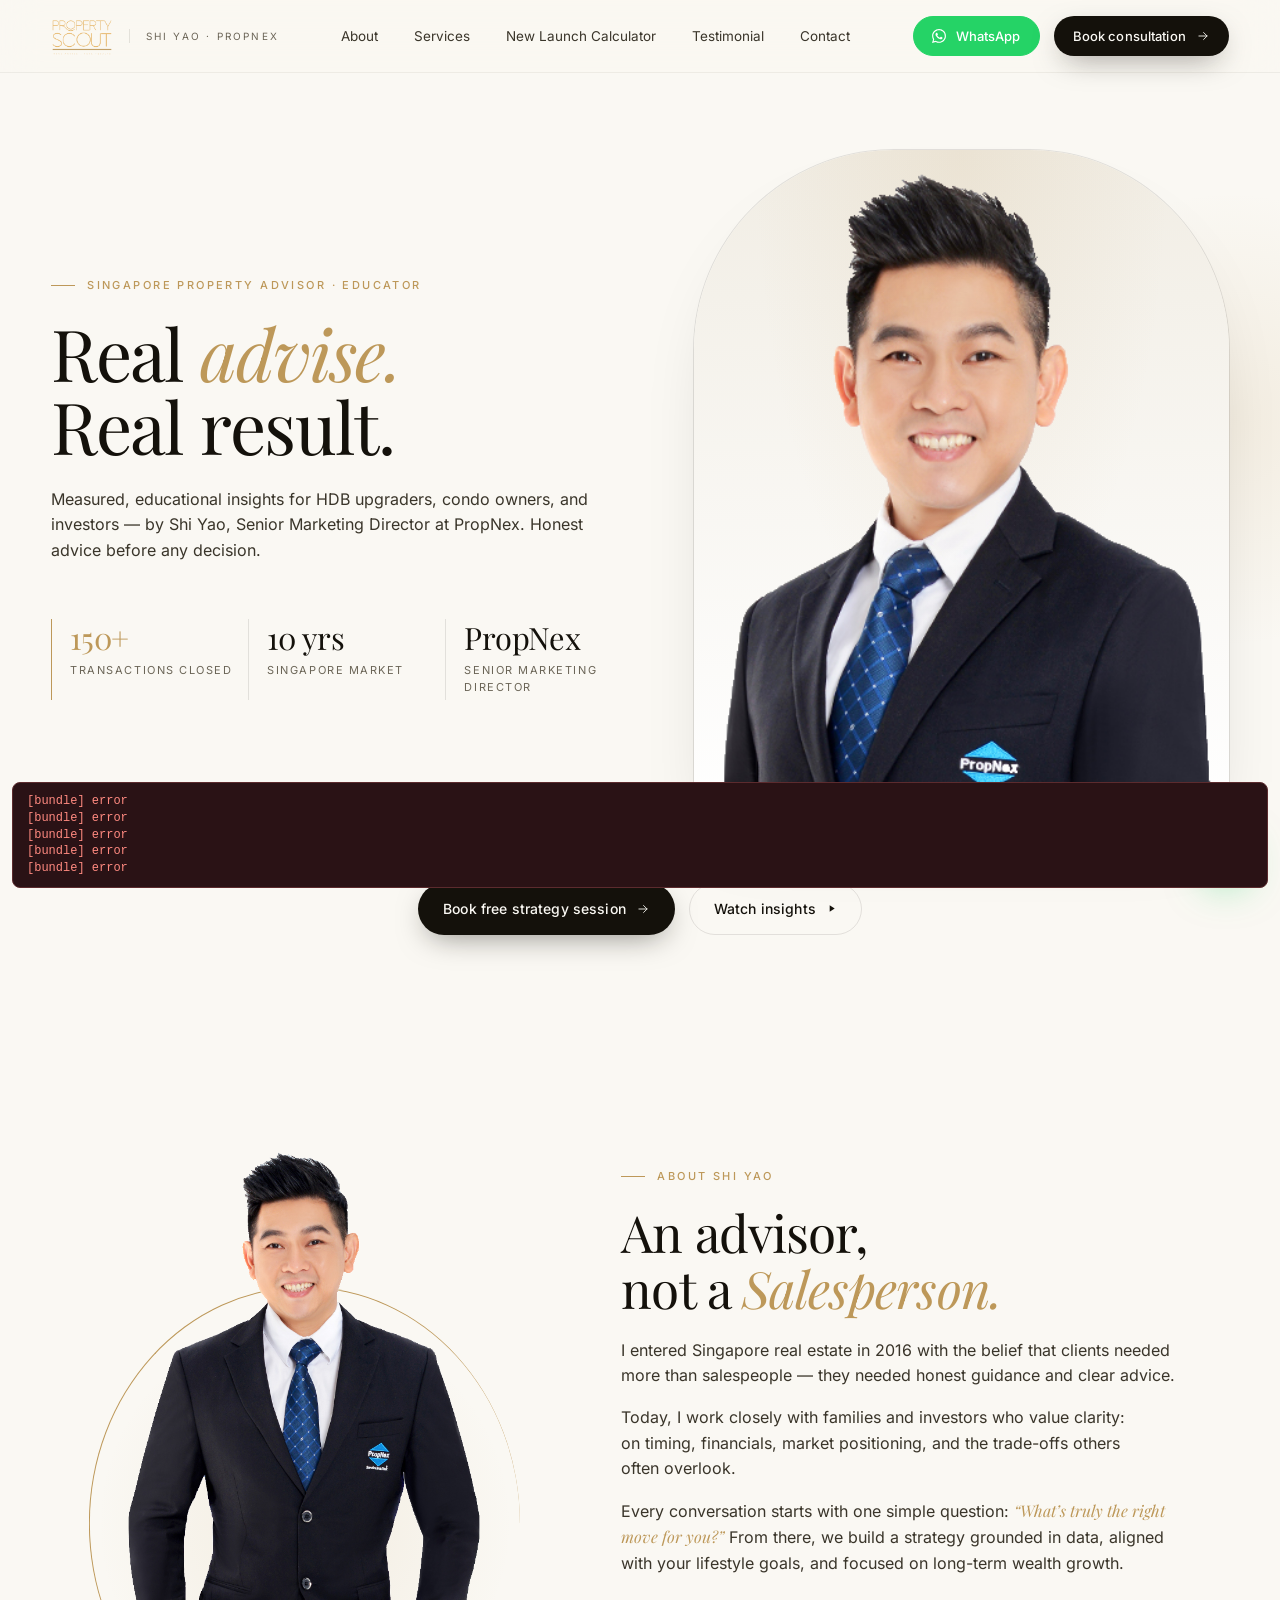
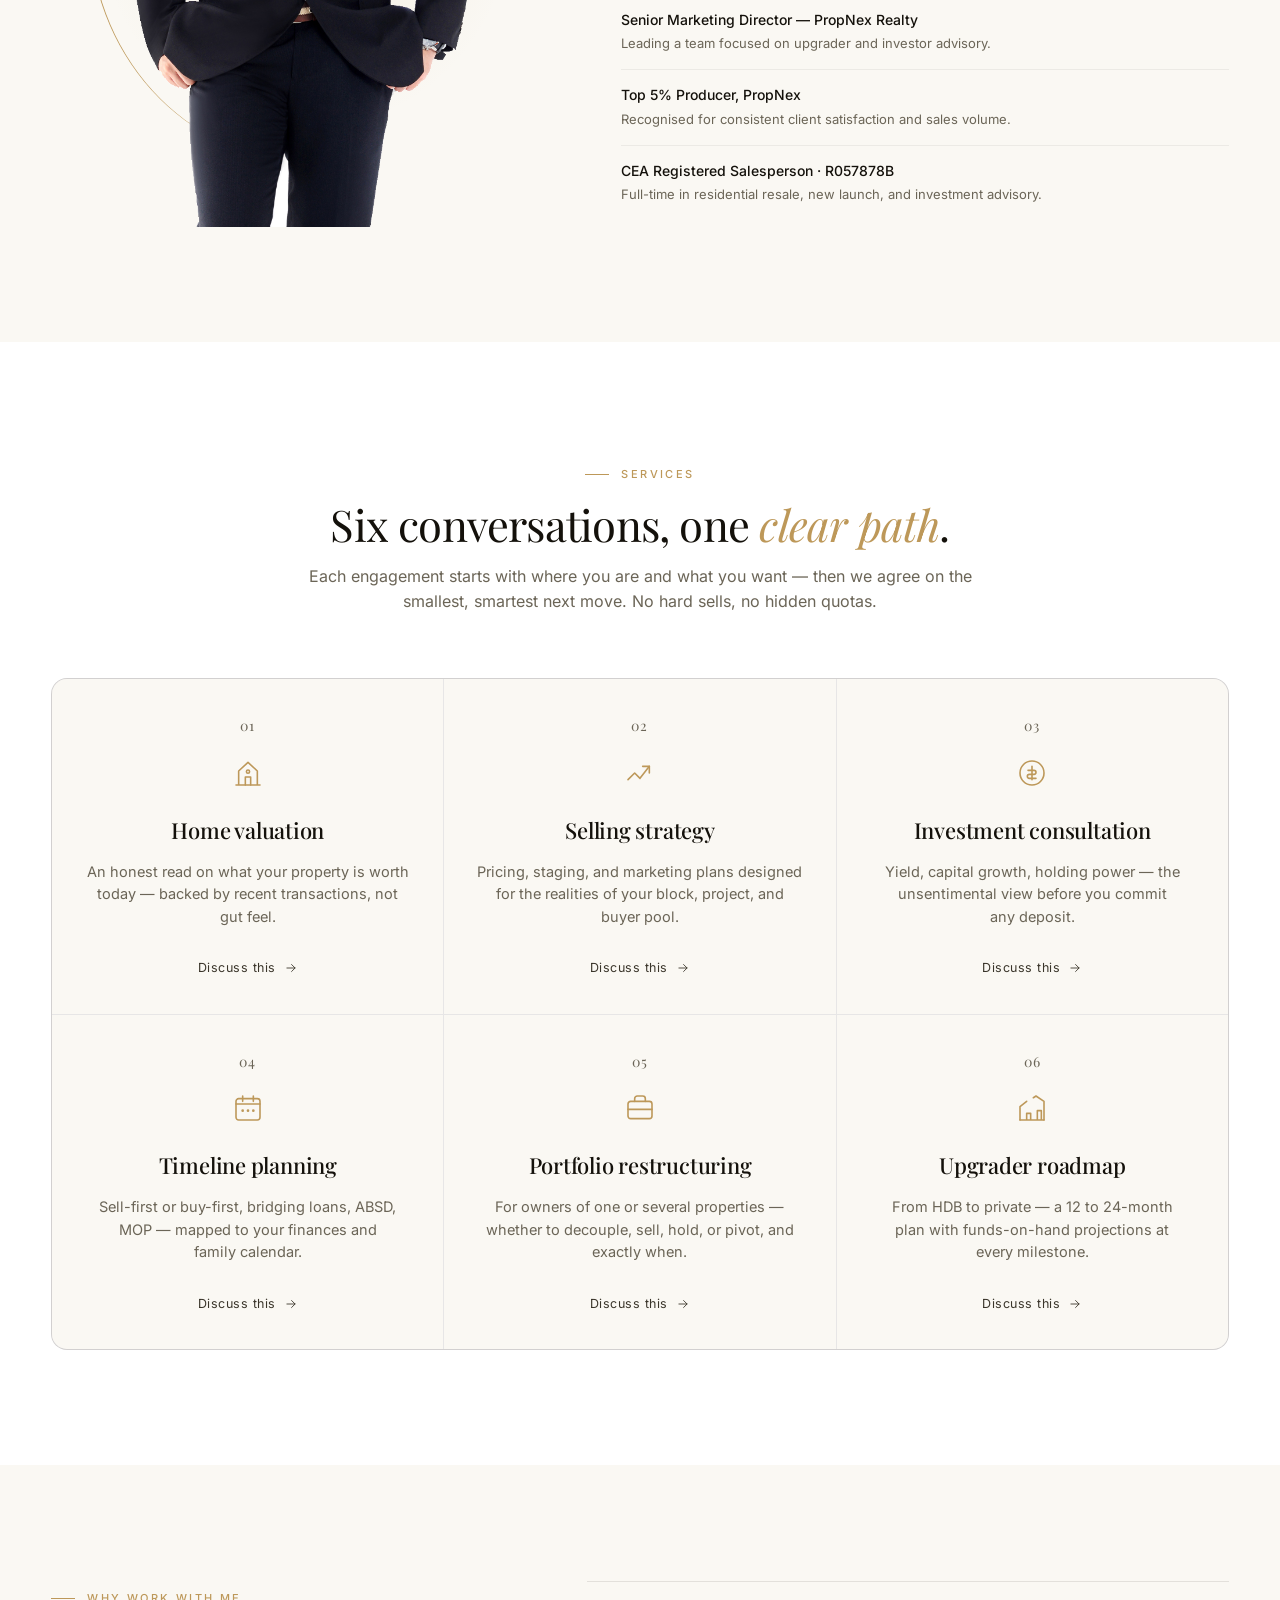
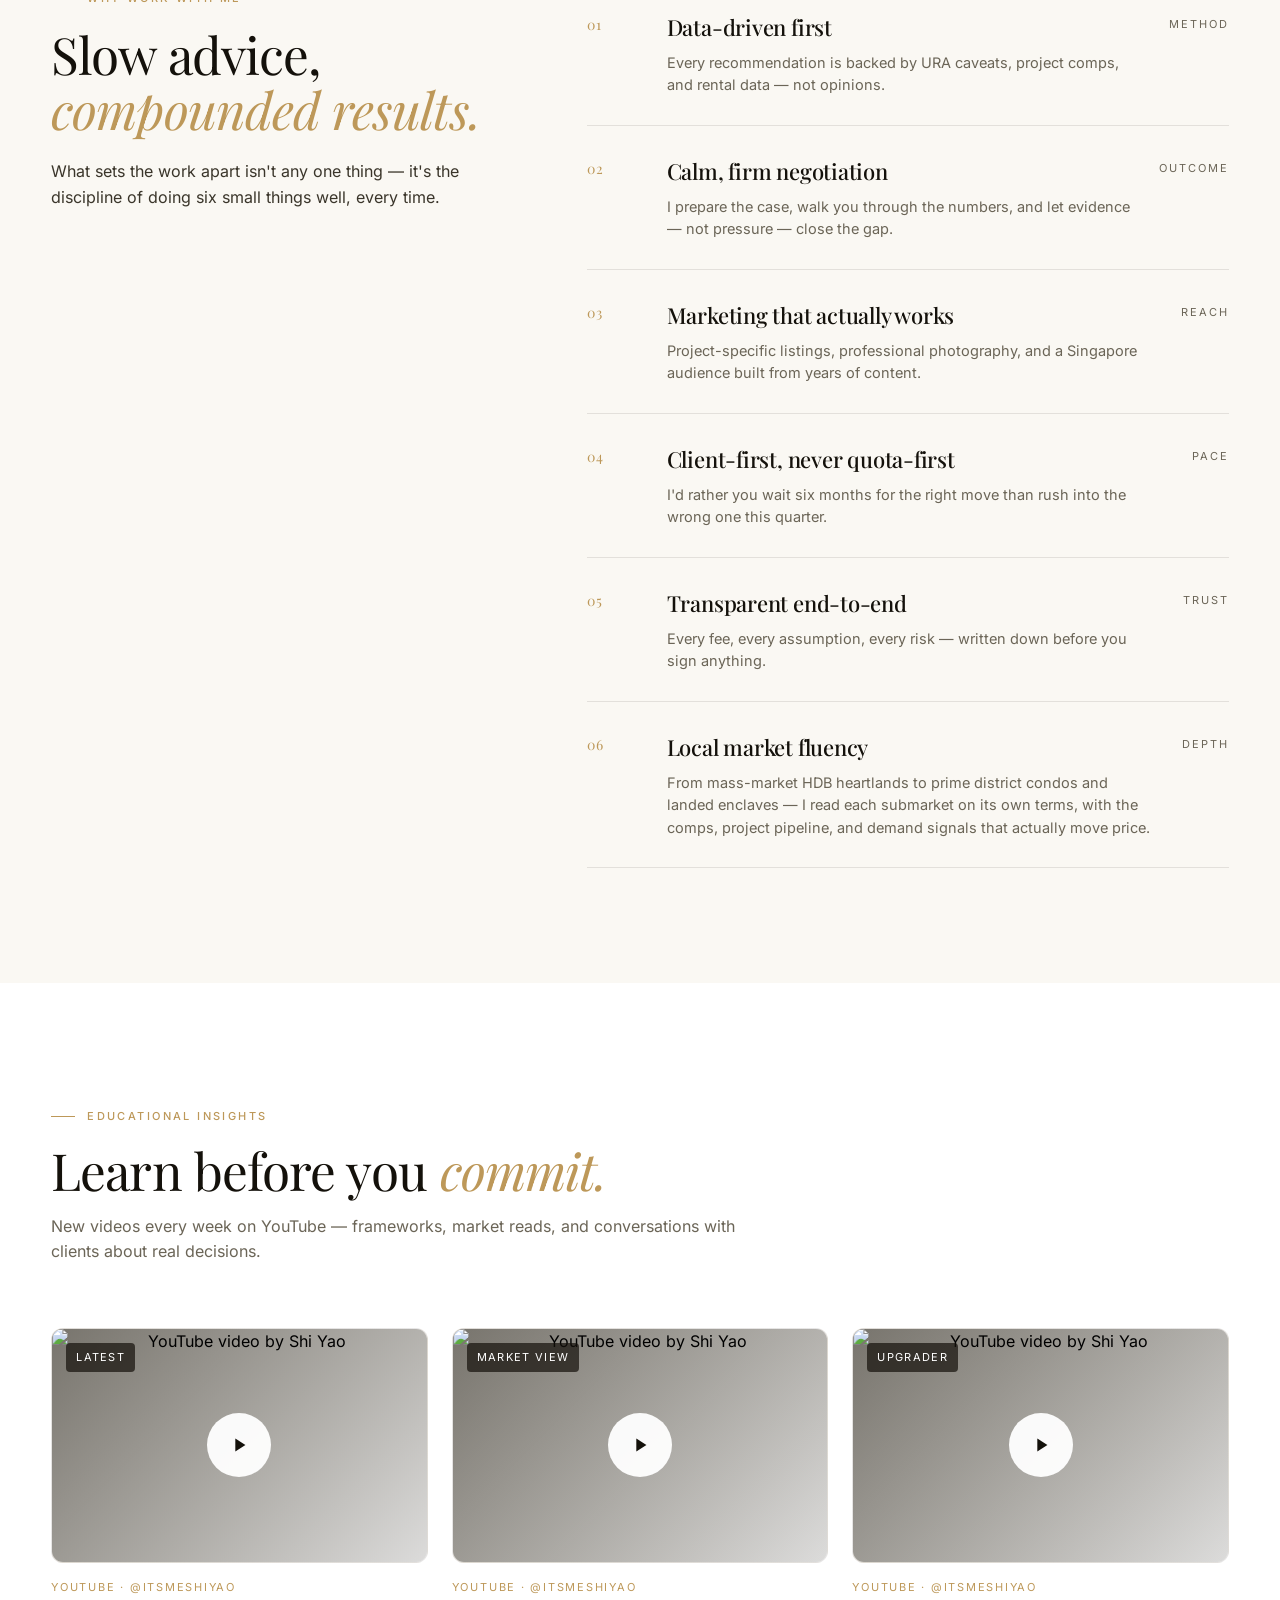
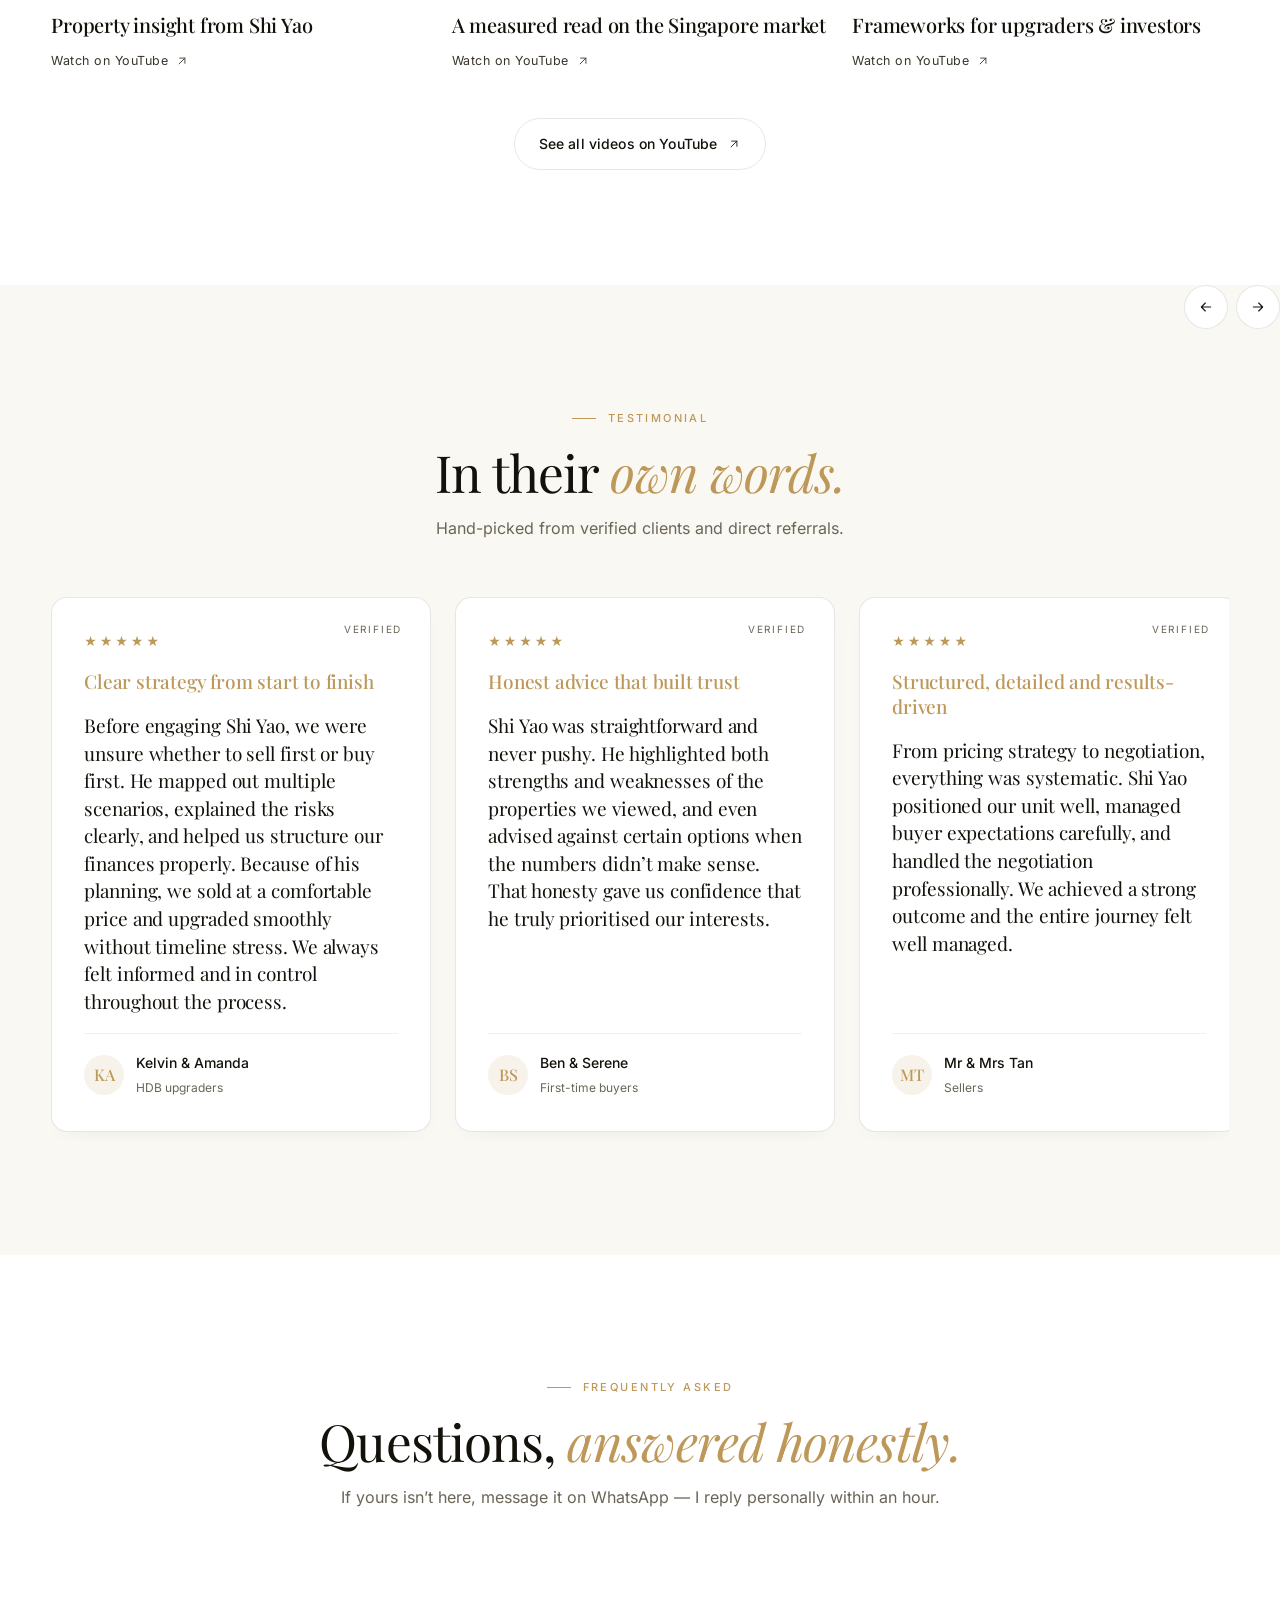
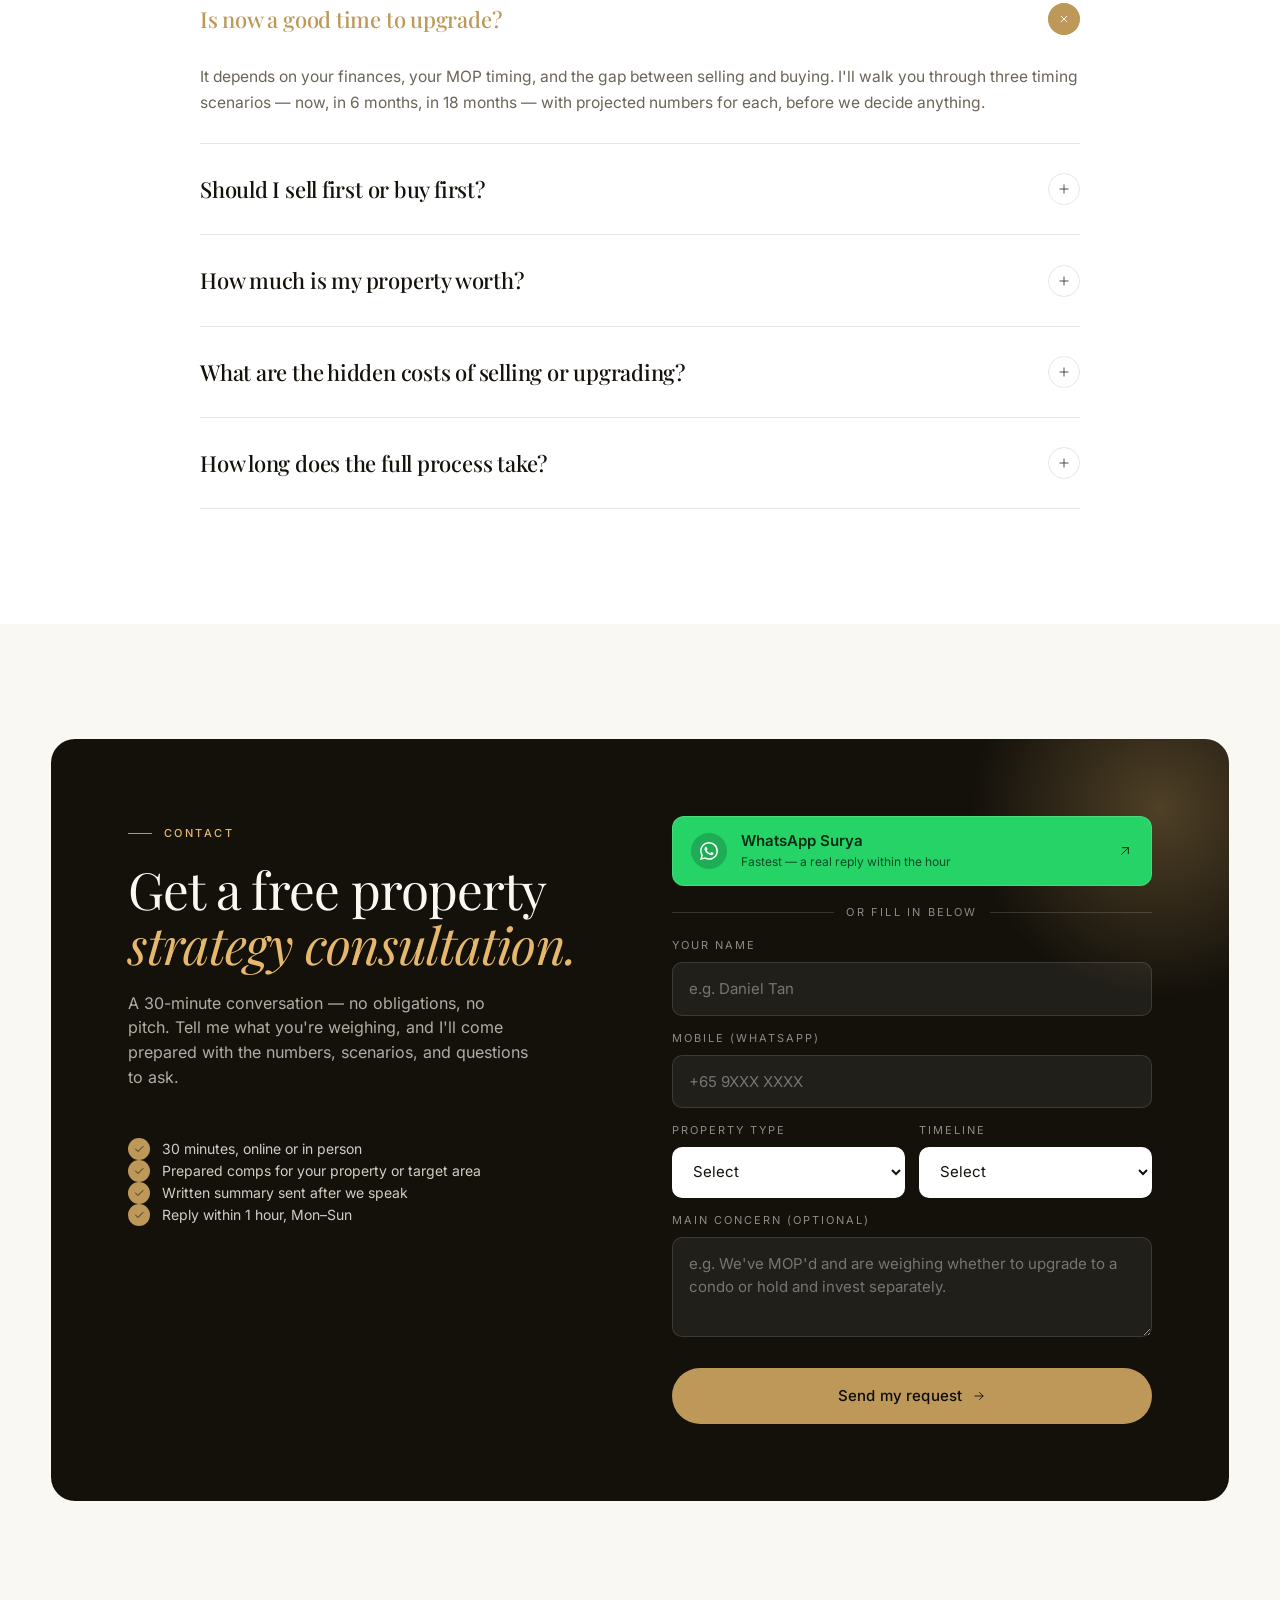
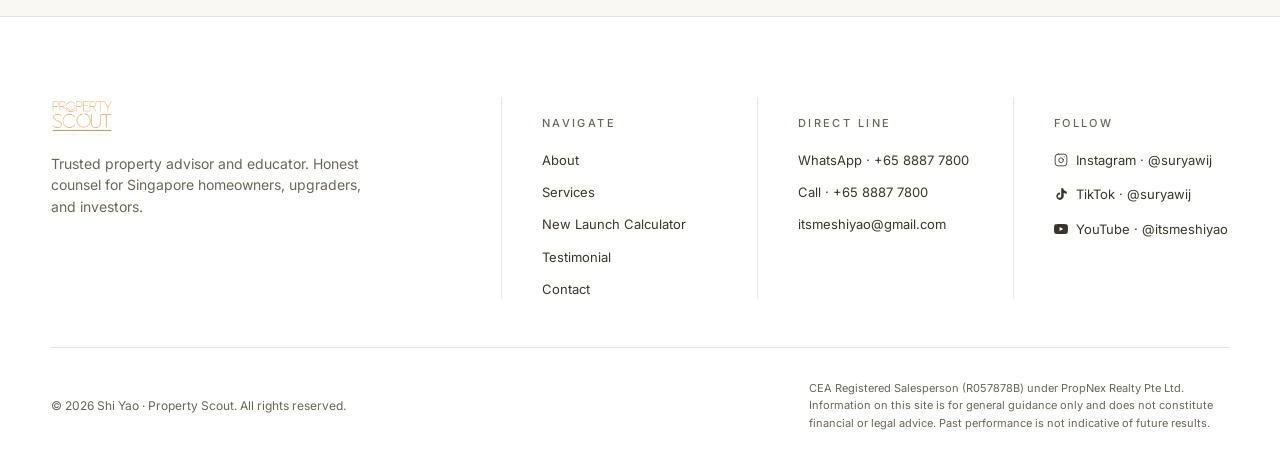
==== index.html @ 55dfd011 "Add files via upload" ====
<!DOCTYPE html>
<html>
<head>
  <meta charset="utf-8">
  <title>Shi Yao — Property Scout · Trusted Singapore Property Advisor</title>
  <style>
    * { margin: 0; padding: 0; box-sizing: border-box; }
    body { background: #faf8f3; display: flex; align-items: center; justify-content: center; min-height: 100vh; font-family: -apple-system, BlinkMacSystemFont, sans-serif; }
    #__bundler_loading { position: fixed; bottom: 20px; right: 20px; font: 13px/1.4 -apple-system, BlinkMacSystemFont, sans-serif; color: #666; background: #fff; padding: 8px 14px; border-radius: 8px; box-shadow: 0 1px 4px rgba(0,0,0,0.12); z-index: 10000; }
    #__bundler_thumbnail { position: fixed; inset: 0; width: 100%; height: 100%; display: flex; align-items: center; justify-content: center; background: #faf8f3; z-index: 9999; }
    #__bundler_thumbnail svg { width: 100%; height: 100%; object-fit: contain; }
    #__bundler_placeholder { color: #999; font-size: 14px; }
  </style>
  <noscript>
    <style>#__bundler_loading { display: none; }</style>
    <div style="position:fixed;bottom:12px;left:12px;font:13px/1.4 -apple-system,BlinkMacSystemFont,sans-serif;color:#999;background:rgba(255,255,255,0.9);padding:6px 12px;border-radius:6px;box-shadow:0 1px 4px rgba(0,0,0,0.08);z-index:10000;">
      This page requires JavaScript to display.
    </div>
  </noscript>
</head>
<body>
  <div id="__bundler_thumbnail">
  <svg viewBox="0 0 1200 800" xmlns="http://www.w3.org/2000/svg">
    <rect width="1200" height="800" fill="#faf8f3"></rect>
    <g fill="none" stroke="#bd9859" stroke-width="3" stroke-linecap="round" stroke-linejoin="round">
      <!-- House silhouette -->
      <path d="M450 460 L600 340 L750 460 L750 600 L450 600 Z"></path>
      <path d="M540 600 L540 510 L660 510 L660 600"></path>
      <!-- Magnifier — the scout -->
      <circle cx="780" cy="280" r="56"></circle>
      <path d="M820 320 L870 370"></path>
    </g>
    <text x="600" y="700" text-anchor="middle" font-family="Playfair Display, Georgia, serif" font-size="56" fill="#14110b">Property Scout</text>
    <text x="600" y="740" text-anchor="middle" font-family="Inter, sans-serif" font-size="16" letter-spacing="6" fill="#bd9859">REAL ADVISE · REAL RESULT</text>
  </svg>
</div>
  <div id="__bundler_loading">Unpacking...</div>

  <script>
    
document.addEventListener('DOMContentLoaded', async function() {
  const loading = document.getElementById('__bundler_loading');
  function setStatus(msg) { if (loading) loading.textContent = msg; }

  // Error sink persists across replaceWith since it's on window, not the DOM.
  window.addEventListener('error', function(e) {
    var p = document.body || document.documentElement;
    var d = document.getElementById('__bundler_err') || p.appendChild(document.createElement('div'));
    d.id = '__bundler_err';
    d.style.cssText = 'position:fixed;bottom:12px;left:12px;right:12px;font:12px/1.4 ui-monospace,monospace;background:#2a1215;color:#ff8a80;padding:10px 14px;border-radius:8px;border:1px solid #5c2b2e;z-index:99999;white-space:pre-wrap;max-height:40vh;overflow:auto';
    d.textContent = (d.textContent ? d.textContent + String.fromCharCode(10) : '') +
      '[bundle] ' + (e.message || e.type) +
      (e.filename ? ' (' + e.filename.slice(0, 60) + ':' + e.lineno + ')' : '');
  }, true);

  try {
    const manifestEl = document.querySelector('script[type="__bundler/manifest"]');
    const templateEl = document.querySelector('script[type="__bundler/template"]');
    if (!manifestEl || !templateEl) {
      setStatus('Error: missing bundle data');
      console.error('[bundler] Missing script tags — manifestEl:', !!manifestEl, 'templateEl:', !!templateEl);
      return;
    }

    const manifest = JSON.parse(manifestEl.textContent);
    let template = JSON.parse(templateEl.textContent);

    const uuids = Object.keys(manifest);
    setStatus('Unpacking ' + uuids.length + ' assets...');

    const blobUrls = {};
    await Promise.all(uuids.map(async (uuid) => {
      const entry = manifest[uuid];
      try {
        const binaryStr = atob(entry.data);
        const bytes = new Uint8Array(binaryStr.length);
        for (let i = 0; i < binaryStr.length; i++) bytes[i] = binaryStr.charCodeAt(i);

        let finalBytes = bytes;
        if (entry.compressed) {
          if (typeof DecompressionStream !== 'undefined') {
            const ds = new DecompressionStream('gzip');
            const writer = ds.writable.getWriter();
            const reader = ds.readable.getReader();
            writer.write(bytes);
            writer.close();
            const chunks = [];
            let totalLen = 0;
            while (true) {
              const { done, value } = await reader.read();
              if (done) break;
              chunks.push(value);
              totalLen += value.length;
            }
            finalBytes = new Uint8Array(totalLen);
            let offset = 0;
            for (const chunk of chunks) { finalBytes.set(chunk, offset); offset += chunk.length; }
          } else {
            console.warn('DecompressionStream not available, asset ' + uuid + ' may not render');
          }
        }

        blobUrls[uuid] = URL.createObjectURL(new Blob([finalBytes], { type: entry.mime }));
      } catch (err) {
        console.error('Failed to decode asset ' + uuid + ':', err);
        blobUrls[uuid] = URL.createObjectURL(new Blob([], { type: entry.mime }));
      }
    }));

    const extResEl = document.querySelector('script[type="__bundler/ext_resources"]');
    const extResources = extResEl ? JSON.parse(extResEl.textContent) : [];
    const resourceMap = {};
    for (const entry of extResources) {
      if (blobUrls[entry.uuid]) resourceMap[entry.id] = blobUrls[entry.uuid];
    }

    setStatus('Rendering...');
    for (const uuid of uuids) template = template.split(uuid).join(blobUrls[uuid]);

    // Strip integrity + crossorigin — blob URLs from a file:// document inherit
    // a null origin, so crossorigin forces a CORS fetch that SRI then rejects.
    // The manifest bytes are ours; SRI protects against CDN compromise, not this.
    template = template.replace(/\s+integrity="[^"]*"/gi, '').replace(/\s+crossorigin="[^"]*"/gi, '');

    const resourceScript = '<script>window.__resources = ' +
      JSON.stringify(resourceMap).split('</' + 'script>').join('<\\/' + 'script>') +
      ';</' + 'script>';
    // Inject after <head> so the DOCTYPE stays first; prepending the script
    // would push the parser into quirks mode. DOMParser always emits a <head>
    // (synthesizing one if the source HTML omitted it) but may carry
    // attributes through, so match the full opening tag. slice() rather than
    // replace() keeps us clear of $-pattern substitution in resourceScript.
    const headOpen = template.match(/<head[^>]*>/i);
    if (headOpen) {
      const i = headOpen.index + headOpen[0].length;
      template = template.slice(0, i) + resourceScript + template.slice(i);
    }

    // Parse the template and swap the root element. Scripts inserted via
    // DOMParser/replaceWith are inert per spec — re-create each with
    // createElement so they execute, awaiting onload for src scripts to
    // preserve ordering (React before ReactDOM before Babel before text/babel).
    const doc = new DOMParser().parseFromString(template, 'text/html');
    document.documentElement.replaceWith(doc.documentElement);
    const dead = Array.from(document.scripts);
    for (const old of dead) {
      const s = document.createElement('script');
      for (const a of old.attributes) s.setAttribute(a.name, a.value);
      s.textContent = old.textContent;
      // text/babel scripts with a src: fetch and inline. transformScriptTags
      // does XHR against the src, but blob:null/ from a file:// origin is
      // silently dropped. Inlining makes it a plain inline babel script,
      // which transformScriptTags handles unconditionally.
      if ((s.type === 'text/babel' || s.type === 'text/jsx') && s.src) {
        const r = await fetch(s.src);
        s.textContent = await r.text();
        s.removeAttribute('src');
      }
      const p = s.src ? new Promise(function(r) { s.onload = s.onerror = r; }) : null;
      old.replaceWith(s);
      if (p) await p;
    }
    // Babel standalone auto-transforms type=text/babel on DOMContentLoaded,
    // which fired before we swapped the document. Trigger manually if present.
    if (window.Babel && typeof window.Babel.transformScriptTags === 'function') {
      window.Babel.transformScriptTags();
    }
  } catch (err) {
    setStatus('Error unpacking: ' + err.message);
    console.error('Bundle unpack error:', err);
  }
});

  </script>

  <script type="__bundler/manifest">
{"b04b413f-9e9f-433a-b75b-8624f9766353":{"mime":"text/plain","compressed":true,"data":"H4sIAAAAAAAACgMAAAAAAAAAAAA="},"458bedf7-b7bc-444f-8957-bc50523de3d7":{"mime":"image/png","compressed":false,"data":"[base64]/[base64]/dv+urfdf2bV0t97jCa7PgR2LP74yjI9cTeGXe48hbb77QA0F4MZ8dvu2W1+049S7tlZ3LN6vrbP37Rz8ZFt3t9auGw+txw9dP5Ycnnnov63k+PhDf/bAMD5gfZ2eT73Pob9zbfe2WzoLwOG4OG091nVV/2sK7cb7oI7isw7NiyWFEw7NiyvnLP3URTuX7tnuxaoCzJK2viu7BvddSUuPa+tCdUKtlAEZ+IF5MS+d1ObDdl25Z/cpxyzMubW1haP2nn3avepwcFy7V2u8GC+TnIF23+f/r2tH4ecPrWvbeG6/e62dt+VWvccU86mcteV2JYefrqPFE3uPE00fyIAMyMANZuCX15/nOndwj95zBwDA2C5QV/LS82oOZ9Qcv1VzXNP0wSxkoORwdcnh4pri52uKH6o5nllzfEfN8Xdqis9pD4/tG8Z7r23bdrTywjjtH8bHlhTfWFL4cu9xoemDI66hKbxKDQWYTuWsF//ovhwesTIc/OJKDr+6muLS+to4xzfXFP6ipJBKDn9fUryw5PCNTVk3pPC1muIFJYX/U3I4p+TwrprCm2oKr6xp6UXtIdbVtPQL+89Zetie3ct36d2HQD/rG7xy/C8lhz2ua1zXzFIGSoqXlxy/UlL8WM0x1xTfXVJ4fR2GxTocPK0O40P2bj/ttuoPk7wBo63ZWnZrjgd7jylNH8jAlGQgxW+XHHeUHF54yRkvuePCHGnX5CXH/1ZTLN3Pg6YPNnJdm8PX2+9gJcWPlhSHJcf/UVN8bU3hP5S09OSVtPwgm5HZkDq6a+luJcdYczi3pPgdtUwtkwEZkIHpykDJ4UslxTe0l+5O8szYXjJWhuEF7RmJ9htWTeG89Wcncvjb9fX8aLBldfSiu/f+dwJ0W5MPwwtKDv+1pPCBa58tC+e168Ga4p+0GtleSuXsMD9vqcrhhW729V9oar37IFxVUzi/pjBqC/46GpxS0tKj3BDkSO0bDh7eflAyxnuPcU0NBZgPbbNCe7NQGQ5+pY7CaddtsjirpPCZ9qDnTMyJbfNGDp+oObz3us2ug/U3iI4GP3Ng9+Idep8DYOO1TWRts1j3+qPpg84ZKDmulhz+ruT4pzXFF69/KdYPvnS2vu5cfxBBjdAHMiADRzDHpXig5BDa1xkXZn5zcfhbWVEv5jkDJcVr1p9NWH8BVPjjdl9nNccn7M2n/UjvMcrkWx2dfvua42+XFC/rnWVNH8iADMjAhmXgzPYikoUJ+npdyUv/ev3lYW3dcuNrm++UHP93e0Fr7387wGZoX0gsObyn5nDlTbr+y3FX+zqSl6Uzs+ow/ljN8YMWhy4QZOCGJoTw3ZLD52qKf1VyeHn7vGn7kkzv8ct0KGlpueT4PWNMnZ3XDKihAOO7Ebx/19b7lxye2b5WVHLcXlP4v9duUuhf//u3cEn7usf6W8VzfFkdhae2r+HJI0ynmsPprqt611Vt0vugpLC/prizvWCkffnKvMdmaF9rafdMe+df0wcyMFsZaNdyF+1cuuesVfL2wEHN4TU35WEuTR/MdwbCyvpG/BT+c9vwuf/cwT16j18mR3urbs3xi/1zqukDGZABGdjw64Brv3J06kR8CSOF9x3WMeRwdXs7/KXDeKfexwEwro3RJYc/POzf7FL4cN25/[base64]/POFJLZUAGZGC2M1By/KP2QrIec01JS0/emJeehS94UQowi/eDaw6fOuI6n+LlJcVn9D4e2BDlrBf/aEnxwt4LKE0fzFgG2ls43lxzfEp7K5xyNd9qiq+dgExq+mCaMqCGAqxvvDjlmDIcHL/+RbYczyw5fmUCavRMt+veVPSl9nWRkuPW1RwevXbellsJJPRXUnh97xqh6YNZykDJ4es1h/e2DYkr+dT79B7jTPtDxeHDvTOt6QMZmO0MlBzq3rNPu9fCDFh/iHwC+lTTBzOTgRQvXf8612hwii9nzIc6jA+59npmAvKn6QMZkAEZGHsGSgq/u+lzzWjxxJrDFRt3DPHC1VH4ic0+DoBxaPdnaoqf37haH65qG+CcLaZaewNaSeEDFocuEGRgnBkIV5QUhyWFwb6dg5/sPe7ZXCWFXze+1FgZUEMBbor2g3HJ4ZklxTe0L160Gw/mkIlYR3yrfUGjpPDqOhw8rX2dRKJhc9UUnzMBtUDTBzOdgZLCZ9qmp5Xh4Bc/u33brdU5bkaN/pPe+dX0gQzMRwbaF3imfY6qOZzeux81fTDLGSgpXlNz/HjN8ffbC07Wdm+7Ze9xzxi+GpzDl3pnTdMHMiADMrDZ8/vSSZs1p+4/Z+lhJcXLNv5YwqfaCy026zgAxqFdY5Uc/m7ja334Zh0OjnPWmForeel5FoguEmRgs28Ehs/UFF61kpYf1LsGMF4Hdi/eoaSw3xhTZ2VADQW4PiWHn25voy4p/FlN4XzzxRR9PaM9sJrj22oOz11Ny/[base64]/ce4pg/mOAMpfLWm8M42x3mzMD907yvFD3XPqKYPZGDOMhAuaZt1p7Ei1xTf3r//NH0wvxloL08rOf5RHcZ/tbZt29G9awI3375hvHfN4YreWdL0gQzIgAx0m8tfMe75czXFpbEeQw5Xr46WHzPu4wAYh9W0+NCS4nfGWyfjy5w9pk7J8dkWiC4SZGByMlBS/GgdDba0h/R61wc2aMe8t7d2H1fa/PSBGgpMqn3DwcNLCi8tKbyv5nBV73qpbUoffKukOCw5Rpuu4ci0N+DUHA+qXeq3DExKBsIlbfNhHcaHqG+0z8b3z6SmD2RgLjMwDIvTVoX37F6+y7gfWND0gQzcjAykWGoOrzkwjA/[base64]/zKF5eU/jLksMz9+w+5RijFG5YSfGNaqqaKgOTnYH2pqqSwlv3n7P0MDVtvtQUP9k7f5o+kIF5zUC4anV0+u0XpkhN8d39+03TBzJwI7XlkpLDH/rK6WSqOxbvZwwbwzIgAzIgAzXH3x/XXFNyeM9mZazksMdvRMCUPWv+uU2rkSkOex8z3GT7hvHeFqkWqTIwPRm4bvPUm8uuwX2VuulQczijd240fSADaigwPu0LB+0tOSWHd5UUvqnmmncPIwPfKimeXXN4rreKw/UrOe5QX9VXGZiiDKT4obY+WltbOEpdm31tLdM9c5o+kIG5zcBqWnzowhQpKX6sd59p+kAGbloGSg5Xt/s1Kyk8qXft4Pva+ZBhdUwGZEAGZKDkuH1c82NNce9mZqyk+FvmemAarKa4tMlz8MHexww3WR0OjrNItUiVgenLQEnxO+3iYnW0/Bglb7KVFD/aOy+aPpABNRTYWO0tNd/fgBEvV2fNtRu4zr+s5arl67Pbt93a2IVr1Rw/rtaqtTIwjRkIn6qjwRZv+JtdB3dtuXP/nGn6QAbmOQPT9pB0zWGld59p+kAGDisDH28v0Whvgu1dR+ZdTfE5MqyOyYAMyIAMtBeBjOs+R0nxms3MWPud8eK09dhxHA/ARtmze/ku7SuCmz0HX7Rz6Z7OIlOhjsJTLVItUmVg2jMQzl1NS7/Qu55w/UoKX+6fEU0fyIAaChyptW3bjq45PqWm8Je+gGFe2aS1xcGawjvLcHC8Ecy8qylcZE2v9srAFGcgxVJz/I++ADV7DgzjA7rnS9MHMjDXGVhN8d8tTJGa4rd795mmD2Tg8DNw3W9+p3qBRj8lhYEMq2MyIAMyIAMlhX8YxzyzMoyP7JKvFN8+juMB2Cglhdf3qI9+J2dqrOalf2ORapEqAzOSgRQ/[base64]/66t9685XNmjPq7k+HhnkKlgM4YFqouUmczArtUcHt27vnAtmzG6jwdNH6ihwM22tv3kW6yk8KSS4/aSwnfVUvPp5GQgXNVyuTKKT285NbyZFzZj9K49mj7Y2AyUFA+0TRl7dp9yTO/6wpGxGUN9VB9loHcGVtLyg6apltuMYcz0HjPaBq9rc/xKHQ22rO3edsve9WVetHu2cmwsy4AMyIAMlBT+ehzzTN25/OBe+SopvG8cxwRwpGoO7+029w4HxzmDTAWbMSxQXaTMZgZKitfUHM+sw/iQ3nVm3tmM0X88aPpADQVuqgPD+ICaw2tKDtX8Yf6Y9AyUFL5cUnhF+3qLUc6ssxmjf83R9MFY5rIcv7KSl563tm3b0b3rDIfHZgy1wfwgA10zkOK3p+1rSzZjGDPq5oxmIMXP11F8Vu8aMw/aJrzu51vTBzIgAzLQPQMlxTeOY545uGvLndtXKnodV3sR1ziOC+Bw1dHiiT3rvd/BmRo2Y/RfIGr6YLwXIOG7NcW3rOxaulvvejOvbMYwxtX56c2AGgrzoX1doOalk2oO5163obV7/dH0wc2er3I8s4ziL62tLRzVe0zBONiMoS6aG2c8AymcV1I4QQWdPjZjTMD40fTBHGegpDhcmDI2Y/TPjaYPxluXwgdWhvGRvWvNrKsp7jWWjWUZkAEZmPMMDAdPG9c8U3L8dL9jC19YO2/LrcZ1bAA3R3uJUrt336smlhQvdMaYGjZjTMACUdMHm5GBFL5acow+k7v5bMYwxtX5GciAGgoz6cDuxTu09VH7ukD3OqPpgw3KwPqPBKPBKZ/dvu3WvccYbCSbMdRJc+XsZ6Btii05vKfuWLyfCjo9bMboP3Y0fTDXGRiGxYUpYzPGBORG0wdjzsB1b9N+x/5zB/foXXNmVU3x7caysSwDMiAD85yBcEU5a8vtxjXPlBTe2vP4SgqDcR0bwM3RfnPuWg9zeJczxtSwGaP3AlHTB5u+aP+Hkpae3Lv2zBObMdQ5dW52MqCGwmy4OG09tubwmprjwd51RdMHY5uzcqglh5dftOPUu/[base64]/ryl+u3cd0fTB5s1Z4Zst9ytp+UG9xyAcCZsx1E1z5xxmIMVScnim6jnZbMaYgLGi6YP5zcBvL0whmzG650bTB5ufgRQvaJsHetefWVNyeL88q2kyIAMyMJ9foNp/ztLDxj3P1BR3dj3WFN407mMEuCElhd/tWu9T/Oja2sJRzhJTw2aM/gtFTR90zMDBlRyfb+IaL5sxjHF1fmYzoIbCFGjrnDKKv1RTGJUUr5mA2qHpgy4ZKDl+r6Tw1/uH8bG9xyUcDpsxzB/mjznOQAp/UYfxx1TPyWQzxgSMEU0fzGEG2j33A7sX77AwhWzG6J8fTR90qltXlxTeeukw3ql3HZoVdbR4ovu9xrOaLgMyMH8ZKDm8azPmmX05PKL9rtLtOFP8TrvnshnHCvBDNXAY711z/FbHGnhNGQ6Od2aYKjZj9F8oavqgdwZKCu/bmxcf2LsezSqbMYzx3mNcU0NhXjdhrIzi02sOn1AHzQUy8E/W/znuLimc0Hucws1hM4ZarpbPeQZSvLTm8FyVc/LYjDEB40PTB3OXgXBl3bn0LxemlM0YvfOj6YPeGQgrJcVn9K5Fs6Km+FqZ7p1pTR/IgAxsXgZKDl/as3v5Lps2z+T4js7n98zNOlaAf6xtfOtZ/0qO250Rpo7NGC4MXBjIwHU3/65YTeEla9u2Hd27Ls0amzGMMXV2HjKghsIkqTk+peTw9/1rg6YPJjwDKe70pQymhc0YE1AzNH0wCRlIYbSST71P75rE99mMMfQfiNYAACAASURBVAHjQtMHc5SBa9+MGF4wzXXYZoz+OdL0wSRkoH291Nffjtza9pNv0a4Rep9PTR/IgAzIwKbMnd/cNxw8fGETXZy2HltSvLzn+V0dhSdu5jEDtBdgtC/79at94crVUfgJZ4KpYzOGiwIXBTLwTzLwkf27tt6/d22aJTZjGGPq7FxlQA2FnnPucHB8e+P/BNQCTR9MWwZ21eHgOAWMSWYzRvc6oemDiclASfGyOgz/vndd4lo2Y/QfE5o+mJ8MhKtKXvqNaa+/NmP0zpGmDyYnAyXFA+1Zjd51adrt2X3KMTXH/9n7fGr6QAZkQAbGOGfmUHv9hlFTeGXXc5viJ9vmwx7HDsynmuMHO9e91/buAzgsNmO4IHBBIAM/PKmFr60MB7+mrG4MmzGMMXV2zjKghsKmKymcUHJ4f/fxr+mDKX/DbM3hjM1+sxTcVDZj9K8Tmj6YtAyUFP/80mG8k0ral80Y/ceCpg/mIgMpXlBHiyfOQs23GWMC8qTpg4m7HxPf3DYU9K5P02xt27ajS47/qW3c631ONX0gAzIgAxt9LRA+3PMrqXu3n3bbmuLeruuFKf86IDA96ig+q/P10QH3/JlaNmO4EHAhIAP/7ASXw7tMcEfOZgxjTJ2dzwyooTB++4fxsTXFnb3Hu6YPZu0hgJLj9jqMD1HHmCQ2Y/SvD5o+mMQMlBQvXMnx8b1r1DyzGaP/OND0wYxn4GBJ4RXnD+NtFmaEzRjdM6Xpg4nMQEnhM16QceQODOMD2n2tksPVvc+ppg9kQAZk4AgzkOIFqymcvLa2cNRCZyXHZ3ddJ+S4eskZL7lj734AZlu791JS+HLX+Ws02NK7H+Cw2YzhAsAFgAzc8M2/eOFqDo9WZg+fzRjGmDo7vxlQQ2E89ubFB9YU/6b3GNf0wSxnYP1H6xTeeWDH4o+rZUwCmzH61wVNH0xqBkoK3605/k57G27vWjWPbMboPwY0fTBLGSg5fKPk8LmSwp+13y8/u33brRdmjM0Y/XOm6YOJzUCK3y45xt51aha0+1ntQa52D7nk+On2ht3u51fTBzIgAzJwAxkIV7TNFyWFD9QcXlOHg+MmYRPGIe3fUlL8aM9zWFJ4de9+AGZbSeGlXetcjp9e237yLXr3A0zZZozwCaeMcStnbbndRTtOvWtrdcfi/fbv2nr/9kaR1Ryf0HZP1xxPrSm8sqbwppLi/6opnFdTvNQF0PWO2SvtPDyCLOawZ9MXKKPw8xs4nJhDauiGrnvUUNggB3dtuXPJ8XU+N79ZNzzC1SWHi2uKn68pfqjmeGZ7OL+dg3YzZiXH55cUn7GSwpPWv1IyGvxcSUuPauvu1vaefdq9Dq3H187bcqtDb9Q49N/aZ6Xbn2tvrGv/b2vtzdbt7yvDwa+UHF5YUvytkuIb2oM4JcWza44fqTl+0bp90x+GevksvYmW6dRjM8bqaPkxvY+b2dZ+WDg0L7aHhdq8uJKWH7Q+H47i01dT+M2aw+ntR+j1uTDH3e0ew3WbDzZ1PExDKzmc0/qy93mdNz02Y6yMln+293EDTNVmjB2L93PGGKe13dtueWhde9HOpXu2dW3dufzgMhwcv37vKMfnr6bwkprjH7QvStccP1hT3Fty/F7vNeREthTfvTo6/fZSC7Ov5Piyzawv7Z5C72OGadWewWlfFu+3RghXlF2D+/buB2A2rY5edPeS4mU9r4PaMwK9+wGOiM0Y8IPap91WR4OfaQ+Atc0a7VOmNYcvuCHYbv6Fd+7ZfcoxMnPz2IzBHNfQV6mh//gHFDUUjuRBxesezPcGs429cXtVe9NQzXFXTfHtJYVXlLz0G+0B0IvT1mMnPbHt7df7hvHeJYUTag7PbW/ELjn+qQdVx/RD3fpnaZdO6n3e/x979x0nx1HnfXycAw5gsLEJ5gh+gCNjg8EmgwFzBxh8Ih1YHGGxd341q7XO3BEeBu7ApMNguHs4Y3K+BWMhS101u4YlOMAhMEHGIANCu1M1WkmWc5BlaZ5Xr+SkuL0707/q7s/79eq/d7t+PVXV1f2trqGyCGMA937ZrWOH/qZj688LiQx6Z/47WLnUO7le82FJLOMVL+rnizAGAGRDGAO4W7p5R7pJRztpvNBbaQQn53sn/xucuVl7Xql9pLvCpl8H5noByo0wBlAsW959UJ0jfFO7DQCUk3fms7rr+uYi7TYA5owwBjAzEyPDB0zv2LvlIffXvDV/0V6IUznSL4iwi1ImhDGArX3oaP04+lD6UCCr6ZcMrVyhPgcq9rE+DSgEK5/eEmqRZ6chhjTMUPoXVVvy8PTLeHe9qOrMZemXHiKoSWGP9FriJVdoIIwB7F63W9sjHfuClVenX5ba8kUp2aA9duR/yC3BmjdxzeSDMAYAZEMYA9i9dM0qDSK0k8brgjPnemt+Ucmvw1m5Nv1iHtcMUF6EMYBimV53c3Kb1twg/TJH+qV67XYAUC7TG+4q3m+l6yTpF8O12wGYM8IYwOylOwanD7jThcD06xnVWfwz6/g01MwRxgB20Ye6+qlb+lDzR/W+jT4UiMrqsQWP8M5coP6bLdCRLlR4K79Ld8aZfoiTNF6Whi60axnji6pbri85ZforTla+k45DfAkvw7XmzB3p11TST9Zq1xPVQRgDmJ30C6e+JSd6K++c/hqW4gPj3OdGTv4zDWdy7fQXYQwAyIYwBjA7ndbC+2zdtOW93sqPqxLOSF+69FY+kK5nce0A5UMYAyie4MxHlecHlzEvANDjfs0p92vnUlGUAmEMoNcpaHNGcLLIW3NjyRf/bveJvJXrZ/cIYwBZ+1DzffpQoLr84oEDgzUfrtKLgrOfj8nqYM2FwZoz27b+zOUjzX2161f4ay8xzw3OvMc7WZp+UUS7xrEf3prrgpOFvOiKPBDGAHpj+iU2V//7NKjgnfxJeyzJ4XDrEnMI10//EMYAgGwIYwC9sX5s4NDpDfOs+VywZiKCeWd/DyvfSoPWXD9AuRDGAIo5B/FO1mjOC9Kvh2m3A4ByCC05Wfk+55oJN3yYdjsAPUEYA+iPFYnZL/10rHfyVe/kevVFuv4d56afC+Y62jnCGAB9KH0oMDOhNficSn0pJ+Phrfw5nVuGVmOgYwcfx843/Zd+QSM4OS1YOc87uTLdjVD7OojzkN90nDw9h5KgwghjAP2Rzim8Ne/3Vn5f4jnU7/xY42iuof4gjAEA2RDGAPo7rw1WVpR2Xuvkcr5SCpQLYQygmLZuMKk4L5DJdIMx7XYAUGzpZnvemeXKa/cN7XYAeoYwBtB/6U4lPmm8Kt21JDi5RXuxrucHu7HsEmEMgD6UPhTYtfZY/f7eypd50X27xYc/e2f+Kw34siNEHKaWDB7ZseY1wcoXgjVefR4e0eGtbPRWPs4DAPQLYQyg/yaTxhO9lQ+mc5DyrV0Z307MU7iOeo8wBgBkQxgD6K9085J0wwhvzX8EJ+3yzWtlxeRo4xiuI6AcCGMAxRTJC8zv1m4HAMXWsaaufH/zx+6ygX202wHoGcIYgMJnc1uNgeDML9UX7Ho50Wc3lp0ijAHQh9KHAjuXBg14qf3Oh6nm1uDM2PQDmFbjWK6bYnw5w9v6UFq34GSD9pw8hsNb8xffMi/Wrg3KhzAGkPNvrtU4Nv0yVHDm5vKMUXJTOvfkWuotwhgAkA1hDCA/3WZzz7aVF3lnRlR+e/06rFwTEvNcriWg+AhjAMXVThov1F3nMjeusQuO0m4HAMW0cnzovsHJWs1+LH1vXbsdgJ4ijAHoCaP147wz/50+DC7H4p+5auKi4QdzTd0bYQygT31o0nha+nIQfShQTH6scbR3Zon6/EX7sLIiWPl0aMnJEyPDB2jXBbO3LjGHBCuvDk7O13hpPLYj/dpN+tUbrin0CmEMQPMLZvUhb+X3pRifnLkjODmN66mH18jS+v/Ju47t1tCTqSGAoiKMAehIX1b01rwr3URCe07ak8OaW3l5CSg+whhAsXkrVndOIOdrtwGAYtryJUHV/uti7TYAeo4wBhDHi1vTO+paM6G+eDfHwzvz1wk3+CjtNo0JYQwgpz60BC++0oeiCrrd2h7pV8K8kxu0f3Nqv/UtD33P9UnjWdr1QP907ODjvDXv907+pH3Nqe7U2GoMcJ2hFwhjAPrSuYu35iJvzeaCz8U2p/eQ2u1ZFoQxACAbwhhABF/L2PKl3ku056Vzn9fKxmDNm7imgOIijAEUWxgdeuz0eKw1F3CyKf26rXY7ACiW1WMLHhGc3KbXd5k7JpPGE7XbAeg5whhAPJaPNPdNd+cL1vxaewFvboe005sO7faMBWEMIMc+tNWYH5z8puh9qHfyGK4blFHbDj06OHOZ/u9M4bDm6uDMhyadPEm7Dsg/gNR25oTgzKem58na16LC4Z0sXTVafxDXHuaCMAYQj/SrBN7JV1VeJu1pIEPeqd2WZUAYAwCyIYwBxMO35ETvzAXTLzIWds3F3NF25i3abQlgdghjAMXnnfms7nyA3eUBZO63LlDtt6z5HDVDKRHGAOLUtvKiYGWZ9iLe7AdOuabj5Ona7RgDwhhA/srQh4ak8TSuHZRJGjj11tyo/vvK97e86s4vYKQv5GvXAHHsvpheD9PXhZNQsd/Dtd7K67VrgOIijAHEx481jk7HNM1dtHowPn1Eux2LjjAGAGRDGAOIT7o50nTY2Jk71Oenszimv1zXkmHtdgSQHWEMoPhCYg731lynORdIv/ql3Q4AiiEk5rmq9y5ObphaMnikdjsAfUEYA4hX+tJecPVTvZXfaS/kzeqwcu3qxDyjVnGEMQAdhe9DnVnfaQ0dz/WDMixCBme+H8FvKq/jZu/Ml9Kd9QhgYFe6I/P28rb+Em/lO8HJhgiu3byOz0+NDx7E1YHM44mTybyvV+ZiwMxMJeaR3sqXC/zy2jnUevYIYwBANoQxgHh1Wo3He2u+Ox1uKOK81sm/archgGwIYwDlkH59VXceIH/oLhvYR7sdAMS/aWBw5pfcswB9QhgDKMZg2E4ar9N4qX/Oh5Vr24l5Sq3CCGMAEexCbuX19KFA/kJLTvbOdNTnI/ksdP4qJDK4fmzgUK41ZLX64sYDty7W/1H/Ws7jHsFczVf0kHlMIYwBFOKl/C0hwwjGmuzHR7Xbr6gIYwBANoQxgPi1W0NPDlZaBV1zOVO7/QDMHGEMoBxWjs/f31vzF805gLf1Ie12ABC3jpU3q/ZTTlam/aV2OwB9QxgDKI7lI8190wm0d3K9+mJepkPWduzg42oVRRgDiAN9KJCf9CY6WPmId7JJfx7S1wWDG7yTr7atvIjrC70SWo1jg5Xz0q+slPr3Y2Vj2k+wWxNm/NsgjAEURvpVGe/kcu2xZhbH+7TbrogIYwBANoQxgOJI1/y8M8uLtd4y/VWPM7TbDsDMEMYAyqNjzWuU5wHr22P1+2u3A4A4+cUDBwZrJjT7qY6VedrtAPQVYQygeNbYBUcFK18o0guO3kmYHG0cU6sgwhhAjH2o+WLR+tAJN/go7bYDZmLSyZOK9pAy82FlmbfmbVPjgwdxVaBfJtzwYWkQO1hzVbl/T+aSTksezpWE3SGMARTwC4WJvLV4X0mThdptVzSEMQAgG8IYQLGkm0h4ZxakLzjqz1Vndmx59iGnabcdgN0jjAGUR7db2yN93qE8D/iUdjsAiJO38gHV/smaS9J+UrsdgL4ijAEUV8fJ04OT32gv6s18YJVVYcngw2oVQxgDiHe31iL1od6Zv/qxxtHa7QbscpHRycLg5Dbt30t/foOyKVhZHBLzXK4C5P3bSu/bvTPj2r+DPv6+rg/WvIkrC7tCGAMopnWJOSRY85mihOHZSTg7whgAkA1hDKCYQmIO9858rThrLeYOdp4F4kcYAyjfO1xb15a01rVuT9dptNsBQFwmE/OQ4MzNmmvuaf+o3Q5A3xHGAEqwI4s17wrW3Kq9sDejw5qrV1/ceGCtQghjALH3ofLuIvWhndbpR2i3G7CtleND950OKmj/Rvrzu7s1WDnPO3kMlYe2MFo/Llj5lreysaS/t8+tSMx+2u2MOBHGAIqtbevPLMrX06aDI4m8UbvNioIwBgBkQxgDKDZv6y/x1vylEPNaa24PLTlZu80A7BxhDKB8gpWvK88Bvq/dBgDi4p18VXe93XxNuw2AXBDGAMphKjGPDM6MFWTx7xed1sL71CqCMAYQP/pQYPbSkIK38nvt+UXvFwVkTbDykVWj9QdxfSA2a+yCo7w17w9WrtX+rfT+kF91WvJw7TZGfAhjACUJwzvzL0X4ktr0ToJWXqTdZkVAGAMAsiGMARTfxMjwAem6Yfr1Ce156wyOm9mFFogXYQygfLR3oJ9e13L1k7TbAUAcvK0/Vfer1XKLH2scrd0OQC4IYwDl0e3W9vBWGsXY4V0WdUfm7VWrAMIYQJH60PpQIfpQay7sNpt7arcZ4F39Dd7KTeq/id7+vq4OVt6RPlSlwojd+rGBQ72Vd3onQf2309ND1vICLLZFGAMoj9VL60/wzvw2/nmhXNuxg4/Tbq/YEcYAgGwIYwDl0XbmBG/lz/HPa43nBSggToQxgHLyVj6oPPb/uirvYwHY9TtQwclPNfsjb+UD1AiVQRgDKJ+QmL9Nd5RVX9zb3YDrzH/XKoAwBlDAPtTKFdp95O4XUeST2m2F6uqON/dOd39T/x309je1KrQaA+m5abcvkNXykea+6fXrnemo/5Z6dKS7S6Zf/yB8iDsRxgDKZUVi9tuym7DmrlwzOaSd7mio3V4xI4wBANkQxgDKZe2isw4OVs6Lf51Frlw5PnRf7fYCcG+EMYBymhofPEh7Ey1vzdu02wGAro41r9FeW++0Ft6H6wCVQRgDKKfusoF90peXYn+one5CXys5whhA8RTlxaAq9KGIT0jM4d6aH2hf/737HZmp9IHHyvH5+2u3LTBX6YJWOjak13WJfqMX8bIAUoQxgHJqJ40Xpg9ltMeb3Ry/TB+ia7dVrAhjAEA2hDGAcgqufmqwZl3UayzOjKcbemi3FYC7EcYAyisNQyg/W5lal5hDtNsBgI503u+d/En3HkROo/6oFMIYQLmFlpwcrFwT78KfbPLWvLJWYoQxgOIKSeNlwZn1MfehbVt/hXY7oTp80niW9k4uPfv9WFmdvrROCANltH5s4NDgpOmtuU77t9aj448dO/g47XaFLsIYQHn5xWc+IDgzFsF4s/PDymK+1rRjhDEAIOO4Z83tuY9jSwYfRp2A/vNjjaO9NT+PfF77Ba4FIB6EMYDy6o7M2ytY82vlsf9D2u0AQIe38k7l+45lrKejcghjAOXXacnDg5NfqS/w7eTwTq73Th5TKynCGECxrR5b8Ihg5YqY+9C2HXq0djuh/LwTUXlhoOeHrO1YOcsvHjhQu02Bfptww4eli+3emhv1f3tzHO+subFjZR5XTXURxgAq8IDaydnems3xjkXyAe12ihFhDADIhjAGUImvbp+nPXfd5ZHIoHY7AdiCMAZQhS/Cao77cgvBbKB6Oq3Tj0jfI1JeS3+2djsAuSOMAVTDxMjwAd7Kl9UX+HY+CP9+7aKzDq6VEGEMoCx9qPlKtH2okyvL2ocimp1bPqN9nc/5sObWYM2H+a2gqotu6YsA3pk71H+LcxnvrNnsrXmXdntCB2EMoBq8k1O0HxTt8suELfNy7TaKDWEMAMiGMAZQDW1X/6fp9cgI5rHbH7Kh7cwJ2m0EgDAGUAXp11aVx/5varcBgHx5Z/5bdR3dmu9Sc1QSYQygWjrW1L2VjfoLfTsYjJ25oNut7VErGcIYQMm+DBDpi6zpDU0Z+1DomhofPMhbc5H29d2L30f6lRuuJ1TdpJMneSs/1P5N9uD4fHfZwD7a7Yl8EcYAKvdy/x8jnVdeNznaOEa7jWJCGAMAsiGMAVRHaDWODU7aUc5rnYQ1dsFR2m0EVB1fxgDKr22HHq1yD3D3Wtbm1Yl5hnY7AMhHp9V4vO47TXIb72WgsghjANXjW+bFEe8y+K+1kiGMAZRL3H2o+Rft9kF5pA/jgpVl2tf1nH4TVn7vbf0l2m0JxCbd1ds7+ZP2b3Ruh1y8cnzovtptifwQxgCqZcINH+ad/Eh/vNnBYc1V6xJziHYbxYIwBgBkQxgDqJZVo/UHBWd+qT6H3fFx2fKR5r7abQRUGWEMoBqCM+dqjvneys/Y1BGohuCMU77H+Kh2GwBqCGMA1dRuDT05xt1Y0nSmd/WTaiVCGAMon5j70LaVF2m3D4pvMmk8MVgzoX1Nz/q3YM2Ud/L27si8vbTbEojVisTslwahvZMbivtbl9+FJYMP025L5IMwBlDNsSpY840oxyAn/6PdPrEgjAEA2RDGAKpn7aKzDvbWJNpz2B0eVj6t3T5AlRHGAKqhPVa/f3BmvfLzlNdrtwOA/gpJ42W6/YyZWj82cCh1RmURxgCqa+Ki4QcHK1eoL/RtfxOwutM6/YhaSRDGAMppMjEPCdb8Oro+1JlOmfpQ5C8489LivpwtG7yVj3OTD8zc1JLBI4OVL3gnm/R/w7Mb98Jo/ThqXn6EMYBqSnft8878m/Z4s8PDyju02ycGhDEAIBvCGEA1dcebe3tnPhvn2oqcot0+QFURxgCqI7RkWPlZyl8nRoYP0G4HAH2837Dye9318vrp1BeVRhgDqLap8cGDvDU/0F7o2+5GwIoty2fyCGMA5ZW+8B2suUS7zyxzH4p8+UTeqvJSQG+Oyzp28HFcM8DstJ05wTu5MoLf8mzGvZu8Na+k9uVGGAOotvRBTnTBQWtuXb20/oRaxRHGAIBsCGMA1Zb3i9czPNb7scbR2m0DVBFhDKA6ussG9gnO/FH5Wcq7tdsBQH94J6Lavzi5Mg2EUF9UGmEMAJ3WwvsEa0YjWOzbZqA2pgzVIYwBlFu8faiIdtugcDsOf0z7up3ltX5Der13m809tdsRKLoVidnPW/P+9Csz2r/tWdw73OFtfUi7DdE/hDEAdKy8Oe3vtcecex/yq3T8rHJ1CGMAQDaEMQB0rJzlrdkc2bz2YtZXgfwRxgCqJf0ale5zFLkh/Vq6djsA6K2V40P3DU7WqvYvLfNi6orKI4wBILV8pLmvd+aCyBb+bpt08qSiV4gwBlB+0fahSeOJ2m2D+HVH5u0VnPm8/jU7i5t6J0vZtQ3ovcnRxjHemXHt3/isDisf4ZooJ8IYAFLpl5DSe52o5qTW/EeVq0MYAwCyIYwBIBWsvCO2L7+lIRGqA+SLMAZQPcGZMd0xX87XbgMAveWtOUd1fdyZJdQU4MsYAO4h/VxUsPIt7cW+ew3YVn63cnz+/kUuFGEMoEKfFrXm29r95jY3Pb8teh+K6l23M5sfmClv5fVcH0Af+4dmc8/0S3XpTknav/nMh5VPpl/84fooF8IYAO7UsfJ3MQUy0pfovKufVNUKEcYAgGwIYwC4U3ByWlyBDNkQWo1jqRCQH8IYQPV4W3+q5viffnW2DJviAthiwg0+anoer9WnWHO7d/IY6gEQxgCwo0CGk+/pL/jda+A+p8iFIowBVC3UZi7U7jfvvaAin9BuF8QpDep4ay7SvkZnMS/4Snusfn/t9gOqIv36TLqjifZvP/NhzefSQIl2+6F3CGMA2PYLGSovs+583PHp5+CrWCXCGACQDWEMANv0CW/z1myOaF57FRs8AfkhjAFUk3fmS5rjvbfmB9ptAKA31N/xtPJpagls1XH1v8//hyi/ogBAvJaPNPf1Vqz6gt+dNwLO3NFpDR1fKyjCGEC1rEjMftH1oU6ert0uiEuntfA+wcnF2tdnpmvZyuqQNF6m3XZAVYVWY753cr12X5Dx+Gb6BSDttkNvEMYAsK120nhder8TwXiz9ZDzq1glwhgAkA1hDADb9wvSiGwd9oNUCcgHYQygmlaN1h/krdykOd63bf0V2u0AYG46tv485XuH9WyiCdwDYQwAOzIxMnyAt/[base64]/K/2ot89jvcVsVqEMYAK96HW/CKCvnPLYeX/arcJ9IXEHB6c+aX69TjjQ24JiQx2u7U9tNsOwBbd8ebe3pr3pw/m9fuIGR9j6ReBqGGxEcYAsDPe1ofiue8yV/vFAwdWqVqEMQAgG8IYAHYmODlbfT679UifbXRH5u1FtYD+IowBVFe6fqSx5n3v8b4+pN0OAGan7er/pHzP8EcCXcA2CGMA2BW/+MwHpA+StRf9thyyoWMHH1e0ihHGACr+4ns8fehtITF/q90m0DO1ZPDI9EtT+tfizA5v5XeTSeOJXDNAnDpOnh7PGDeDPsXJ/0644cO02w2zRxgDwK54a86JZ8wxH6tStQhjAEA2hDEA7Ey6IY138lXt+ezdhyykWkB/EcYAqi04OU15vF/fHqvfX7sdAGTfGDZY4zX7j7atv4K6AdsgjAFgd8Lo0GPTSXgkO7tfmn5qq0hVI4wBVFtcfai5pGh9KHpj4qLhB6efm1W/BmdweCebvJWPs5MCEL91iTnEW/MV7X5jxv2LNb9YPzZwqHa7YXYIYwDYlfQ+xztzQRzjjWwMrcaxVakYYQwAyIYwBoBdWZGY/byTH2nPabceN08l5pFUDOgfwhhAtU2vZ1nzC+Xx/lztdgCQjXfm35Sft/6AmgE7QBgDwEyExDx3eld1/YW/rk/krUWqGmEMAB1bf176dR/t/jM92s68hYpUS6d1+hHBmqu0r70ZHdb4TkteoN1mALLpWPMab811xehn5NJ0xxhqXDyEMQDszsTIhMH9TAAAIABJREFU8AHeyeXqY82WB1I/r0oQnjAGAGRDGAPA7qxacsb9YlnP9c4soWJA/[base64]/CGMA2NoX6H7t1cpiKgEUg3fma7r3BnK+dhsA0SKMASCL9BN1kbxA9fGiVI4wBoA7BSufjqIPdeZjVKX80tCNd/K/2tfbjA4r53WXDeyj3WYAerEjuflSQfqd1orE7EfNi4MwBoCZSnfm0twdrGpBeMIYAJANYQwAM5V+QTjdeVZ7Xpt+pYO1W6A/CGMASK0eW/CI4OQ21XWslnkx1QDi1nHydG/NZrV+wskNa+yCo7TbAYgWYQwAWXTHm3t7Jz9SX/hzsqEon8ojjAHgTukDC2/lx1H0oUvr/4fKlJdfPHBgHNfabq/FWzpW3qzdXgB6K7QaAyovGGU9rLkwvb+h/sVAGANApj4jkTdGMtZ8uOyVI4wBANkQxgCQqc9w8q/qc9r0aMkwlQN6jzAGgLv6A2v+Q3Os906u5HkJELfg5KfK/cS/arcBEDXCGACyWn1x44HBSVt74c9bc1ERqkcYA0CMfSifGy2v5SPNfb0Vq36N7fYaNFevXlp/gnZ7AegPnzSe5Z0E9b5mt/cU8p3uyLy9uA7iRxgDQFbemf+KIQg/Odo4pszVI4wBANkQxgCQRbdb28M7M6I9r/[base64]/qR7QW4QxANxTx5q68ljfSecdVAWIy8rx+ft7a/6i2T+0k8brtNsBiB5hDACz5a28W3vhL1i5IvYXpwhjANiR4Mx71PtQJ7+KvQ/FzKWfjvXWfFf/utr54a3ZHJx5H9cdULmv9fw/7f5nBse52m2FXSOMAWA2Oi15eLqLr/Y407b1Z5a1goQxACAbwhgAZjXnSsxTgpPbdNd2ZWM696OCQO8QxgCw/bNe+b3uOpacTVWAas8XtjusXMr7HcAMEMYAMFvdkXl7eSc/0n6gHVrmH2KuImEMADvtQ638WL0PdfVTqVA5BCtf0L+ednWTbm5lxwSgukJLhr2TTep90S4PaWq3E3aOMAaA2fLO/GMEY8zFZa0gYQwAyIYwBoDZCk4Wqs9rrfkGFQR6hzAGgG11rPyd8lh/a1gy+DAqA8Sh0zr9CM3NhtLNNjutoeO12wEoBMIYAOZiMjEPCVauUX6g/Yf0peZYK0kYA0DMfah3Znm32dyTKhVb+rUJ3bF4dwt3ck1oDT5Hu50A6PJOTgnO3KzeJ+3q6z2txnyukzgRxgAwpz7Eyte1x5mOM88vYxUJYwBANoQxAMxWuhuttyZRXTtxsmkyaTyRKgK9QRgDwI4EKy3VdSwr36IyQByClfN05//ma9ptABQGYQwAc5Xuqq79QDsk8sZYK0kYA0DsfWi6UyxVKq70axPTLxBrj8U7vb7kT2079GjtdgIQh5A0nuad6UTbZ1lzu3f1k7TbCdsjjAFgLtaPDRzqrfmL6jhjzSVlrCJhDADIhjAGgLlYfXHjgd7KauW1k+9SRaA3CGMA2JGQmL/1VjYqjvWbfdJ4FtUBqt0XBCe3+LHG0VwHwAwRxgDQC8Gabys/[base64]/P212wlAnFaOD93XW/ODePswWbXGLjhKu51wN8IYAHohODlf9b7Lml+UrZKEMQAgG8IYAHrBW3OR6rzWmSVUEujBb9mZf8n3tysrqRtQoK9hOblBd7yvv0G7HYCq6lj5O83ff7DGT40PHqTdDkChEMYA0Cuh1ZivOxGQFd1mc8/YKkoYA8BMdKy8WbUPdeaPMfah2LGpJYNHaowvMz/kbHZLAbA7y0ea+3orX9bvs3Z6/JKFxngQxgDQszCgk6A5vnhXP6lM1SSMAQDZEMYA0JM5mDvjoZovaKZfx5h08iSqCcwNYQwAu+wjrHmX6jMSK6smRoYPoEpAvrrjzb2DNVdp/v7T95eoO5ARYQwAZfpEVrDy6tgqShgDQFH6UJ80XkW14pcuenknl6uOt7v6RL01Z2q3EYDiSINb3srHtfuvXfRrSbroqd1OIIwBoHeCq5+qOr5YM1qmehLGAIBsCGMA6JWONXXVNRNnvkY1gbkhjAFgV1aOz98/gs353kOVgHx5Z4zu715+xUauwCwQxgDQS52WPDw4uUVxUnBZbBUljAFgplaPLXiEah9q5VKqFbfuyLy9gpXFyotuOzy8k03eydu12whAMXlr3q/dj+28fzOf1W4fEMYA0FvBySLNsaXdGnpyWWpKGAMAsiGMAaBX0hek0ueiausl1tyefqGDigKzRxgDwO60k8brVJ+PWHPjGrvgKCoF5GPVkjPuF6xZp/psNDHPpd7ALBDGANBr3pl/U70ZSBrPiqmqhDEAZOszzL+r9qEtOZGKxSs4c67qjfdOF+Jko3f1N2i3D4BiC8788/QXdiLo17Y/ZKF2+1RdcDKZd907raHjtc8bQB+D8NbcqjZ/LtEuwoQxACAbwhgAeimM1o9LN8nRm9fKJ6goMHuEMQDM6OviTi5XfkbyeSoF5MNbc47m7907cwG1BmaJMAaAXpsYGT4gWFmlNzmQRTFVlTAGgEx9xuKBA1X7UGsupGJx8s78o/JC287G3Q3Byqu12wdAOYRWY0DzJYKdHd6ZO7ytv0S7faqMMAaAPvQrZ6uNK9bc7scaR5ehqoQxACAbwhgAei1Y80W99RK5YeX40H2pKjA7hDEAzES6aZDmRlbTz2xajWOpFtBfU4l5ZHBym97zUNkwOdo4hjoDs0QYA0A/pLtja94ItO3Qo2OpLGEMAEV66T62PhRbtBPzlODkFr0b750eN/NyMoBeC9a8Kf3iTgR93LZj5JqyvDhbRIQxAPTa1PjgQcEarziulGIXYcIYAJANYQwAvTa1ZPDINBShNq+18k6qCswOYQwAMxWsfEv1+Yg1P6BaQH+lG6fq/s7l49QYmAPCGAD69am84MxPFCcJ58ZSWcIYAGbXh8pPFfvQT1G1eEy44cO8lT9r3njvZNHtxk5LXqDdPgDKqd0yLw/W3Krd1213WLki/RKgdvtUEWEMAH3pW1qN+Yrz6evSLyMWvbKEMQAgG8IYAMrwQve910rMRHdk3l5UFoj/t5u+t0CdgGJquzMemm6Sp/l8xFvzSu12AMqqY+vPU/19O1mzfmzgUO12AAqNMAaAfmnb+jMVJwrrY3lJijAGgNloO3OCWh9q5ZpY+tCqSx9iBWtGNW+8d7LYdl1IGk/Tbh8A5RZacrLu53h3Nk6aL2q3TRURxgDQtyC8lSu0xpSOlTcXvbKEMQAgG8IYAPphRWL2C1ZWqa2VtORkKgtkRxgDQBbBmg8rPx/54/KR5r5UDeitbrO5Z3DyK+Xf9xnUFZgjwhgA+sk7Wao2UbDmTTFUlzAGgFn3H9Ykan1oIm+kcvqClY8o33Tv6LjZW3m2dtsAqIa2rb9C5WWl3d5r1E/XbpuqIYwBoJ9jjd54Yi4pemUJYwBANoQxAPRLaDUGtOa13pkLqCyQHWEMAFmsXXTWwd6ZjuazEe/MAqoG9Fbbmbeo/q6t/L473tybugJzRBgDQD95W3+qt2az0oThJzFUlzAGgNkKrcaxWn2ot/JjKqcr/dSr4hi6k0Nu6TjzfK4NAHkKrn6qt7JRvw+85zhpbieYli/CGAD6yVv5mdaY0mk1Hl/k6hLGAIBsCGMA6JfusoF9vJM/6ayTyMZVo/UHUV0gG8IYAIoUvtx6rPeLz3wAlQN6Y2p88CDvJOg+86y/hHoCPUAYA0C/BSffU5s0JOZvtStMGAPAXARrLqxyH1pVbTv0aO/keuXFtG1uws3t6b2DdtsAqKbQasz3TjZF1S860+FFgxyvASeTede40xo6PsdTBKAofeCkOKZ8qsjFJ4wBANkQxgDQ7/[base64]/5zt9nckwoDM0cYA8BseFc/Sfe5sbk93ViQ6gFz03ZnPDQ4uUXvtywb2aAV6CHCGADKvbO7rNV+OYowBoC5Ck4Wqdx8OVnTHW/uTQXzFaz5tuYC2g6ug00hkTdyHQCo4gPKGR1WPqLdLlVAGANA//sZ81KtsaSdNF5X1AoTxgCAbAhjAOi3jpU3a81rO848nwoDM0cYA8BspbvZqz4/tuYiqgfMTbDyddXfsZP/pIZADxHGAJAH35ITFScQL9WsMmEMAHPuR5LGs/QWUuovoYLV+Iz8ThbSNgdbP51rAEBMvDP/FlVf6WRTpyUv0G6XsiOMASCXvsbKFTrjiSwqaoUJYwBANoQxAPRbukldsGZCZV5r5TwqDMwcYQwAs+WdPEbl3uKez0Za5sVUEJidTmvo+Ol3MbR+w1au9YvPfAD1A3qIMAaAvARnLlO5AXDmS5pVJowBoEd9yeU6N2Hmi1QwH1OJeaR3coPmotn2hyyk/gBiFJw5N7L+cnLCDR+m3S5lRhgDQLnD0XLb+rGBQ4tYZcIYAJANYQwA5f6yqKxNwyBUGYjzt5q+t0BtgPJId7VXfi7ym+7IvL202wEomm63tkewcqnq79eaM7XbASgdwhgA8hJc/VSdCYRcuyIx+2lVmjAGgF4ILfMPVexDq6I73txbK7S4i9qzixmAaHWbzT29Mxeo95X3OuR72u1SZoQxAJR+F2EnpxWxyoQxACAbwhgA8rAuMYd4a67TmNfytW1g5ghjAJiLdIOoYOUazeci3snbqSKQTdvJa5V/t3/iHSCgDwhjAMhLmogO1lytMZFo2/ortCpNGANAr/rQ9KZIpQ9tmZdTxf7yzvy75g33Do7vs5MJgNj5xQMHeis/i6DPvHsB05q3abdLWRHGAJAXb+WdKmOIk6VFrDJhDADIhjAGgLx4a85RWR/ha9vAzH+nfBkDwBwFZ/5Z95mIrF676KyDKSQwMyvH5++v8R7hNuvQp1AvoA8IYwCoxI2Ala9rVZowBoBe6Vg5S+dmzHyNKvaPTxrP8s7coXnDvc2YuazTWngfag6gCPziMx+gFfje4Zhp5Sbv5DHa7VJGhDEA5KU9Vr9/sObW/McQc3v6t4tWacIYAJANYQwAeZlKzCO9NZsV1pf52jYwQ4QxAMzV8pHmvsHKCt1nI3I2lQRmOPZb8y7V55jOjFMroE8IYwDIU0jM4cHJhvwnE3LDxMjwARrVJowBoFc6rdOP0OpD04Q+ley9leND9/XO/FV3gexetV45tWTwSGoNoEjS8IP2p7jvdVhZlj4A0W6XsiGMASDfPsd8U2U+nshbi1ZpwhgAkA1hDAB58lZ+qDGv5WvbwAx/o3wZA0APBFc/VfeZiLm1Y4f+hmICu7b64sYDvZPrtX6r3smmdmvoydQJ6BPCGADy5p0ZUZpYvFSj2oQxAJShD/W2/hIqWZ6XvHZy83396qX1J1BnAEXkrTw7OLlNuy+9x/FR7TYpG8IYAPLUackLdMYPWVS0ShPGAIBsCGMAyJO38nqVea2V86g0MIPfKGEMAL0b83+s+kzEmm9TTGDXgjWfU352+XlqBPQRYQwAefOufpLSwt+nNapNGANAKfpQZ86lkr0VnJymfLN9j0M2dJx5PjUGUGTe1d/grdms36du2V0mfZFXu03KhDAGgDx1u7U9gjVX5z5+WHNj0b6uRBgDALIhjAEgTysSs1+wZl3uayPWTFBpYPcIYwDolTBaPy59LqH2TMSazW1nTqCiwI6lm2J6Z+5Q/I3euMYuOIr6AH1EGANA3rrN5p7eyp/zX/iTFRrVJowBoBR9qDN/pJK9M3HR8IO9Nddp3Wxvf8hp1BdAGQQr79XvU++6/1i1dtFZB2u3SVkQxgCQN+/kXzXGj3bSeGGRqk0YAwCyIYwBIG/emnM05rWdVuPxVBvYze+TL2MA6OWY7+Srms9EvJWfpRucUFRge8GaUeXnlu+hLkCfEcYAoME78+8ak4sJN/io/M9VVuZ+k9OSE/M+TwD5qVIfWlbBmguVb7bvHjOsOUe7PQCgV9KFfu/[base64]/lA7rPRXjpG7in7nhzb+1nlu2k8TqqAuSAMAYALRqTDW9Nkv958mUMACXpQ50spZZz0x6r399bWa27CHZXPcMau+AoagqgjNIXQ70112n3tVsO+cPK8fn7a7dJ0RHGAKAh3dRDZexYMviwolScMAYAZEMYA4AGb+WDua8/W3P7+rGBQ6k4sIvfJl/GANBjEyPDBwRrJlSfiVh5L4UF7pqHNzR/j97J5d1ubQ/qAeSAMAYALcGZ9+U/0ZBbViRmvzzPkzAGgPL0oebm5SPNfano7HkrX1Zd/Lp7PLxtdWKeQS0BlJlPGq/y1mzW73Ond4P8gHZ7FB1hDAAa0vBy+pWj3McNJ28vSsUJYwBANoQxAGiYTBpP1FgPadv6K6g4sHOEMQD0Q9vV/0n3eYi5kQ0BgVpt1ZIz7hesWaf4W9zMOyFAjghjANDStkOPVln4c+aEPM+TMAaAUvWhtv5MKjo7nZa8IJaXgkOrMUAdAVRBcOZDkYQxNrYT8xTt9igywhgAtHgnP8p/3DBfKUrFCWMAQDaEMQBo8U6uzH1e68zHqDiwq9+l+Zd8f5OyknoA5ddtNvf01vxC9bmIlS9otwOgLVj5pO7v0HxDuw2ASiGMAUBTsOaqvCcbHStn5XmOhDEAlKkPDc78MxXNbmp88CCN8YDFLwBV1x2Zt1ew0ookkPGz9P/RbpOiIowBQIu39SGFMePPRak4YQwAyIYwBgAtwcnZCushl1FxYOcIYwDol46tP0/1eYiTTe3W0JOpMKpqcrRxTHCyQe93KLf4scbR2u0AVAphDADVS4HKojzPkTAGgFL1odZcSEVnUStnztVc8LrHGPiriZHhA6ghgKp9Bjh9qVW/D06/TCTD2u1RVIQxAFTtq4SrRusPKkLVCWMAQDaEMQBoCa3B5yisR2/wiwcOpOrAjhHGANDXsd+aCzWfh3hnxqkwqio4833l39+/a7cBUDmEMQBo8q5+ksLC39put7ZHfueY/07oviUn5nV+AKrVh3ona/[base64]/VBgzPlWEqhPGAIBsCGMA0OStfCf3dRAr76bqQBzrlel7C9QCqJZg5ZOqz0SsrFg+0txXux2AvHSbzT2DlSs0f3dtZ95CxQEFhDEAaPPOLMl/4c+8Lb/z48sYAErWhybyVmo6Mx1r6qoLXHePe1+hZgCqLl0A9db8QLtPnj6Sxsu026NoCGMAqNwaupVlRag6YQwAyIYwBgBN6dp+7mvTbEoB7Pw3SRgDQJ+tWnLG/YI161Sfh7RkmEKjKjTm29usKV+RPg/VbgegkghjANDmrTTyn3yYz+V2foQxAJSuD5XzKOruTbjhw9QXt7bsPPbndYk5hJoBQK02mZiHBCvXaPfNwckf2A0qG8IYADR1Wgvvk/fLs+nfW5GY/WKvPGEMAMiGMAYATW13xkNzX592soaqAztGGANAad8nuPexvj1Wvz/VRtlNjQ8e5J0Ezd9bx9afp90OQGURxgCgzdv6U3Nf+LPys9zOjzAGgLL1oU4up6i7F6x8WnlhKx3vNrZt/ZnUCwDuMXYmjVdp989bDllIXWaOMAYAbd6an+c9VrRbQ0+uRY4wBgBkQxgDgDbvzF/znteusQuO0j5vIEaEMQDkoTve3Ns7uVL1eYiVT1NtlJ238kHl547f024DoNIIYwDQ1h2Zt5d3ckOeExBv5aa8PstFGANAP5W9Dy2qMDr0WJWH69sf79NuCwCIUbDyBe0+Oh2/p5YMHqndFkVBGAOANm/NObmPF63G/FrkCGMAQDaEMQBoC9Z8Q2Ed5KXa5w3EiDAGgLy0bf0Vqs9DrGzs2MHHUXGU1WRiHhKcuVnvdyYbJkcbx2i3A1BphDEAxCA4M5b3RCSvSQhhDABl7EMn3OCjqOwua+I0F7SmD2suScM61AkAttdpLbxPcPKHCPrqz1Gfmc53ZDLv+nRaQ8dTHwB390P1U/Puh7w1/xF7BQhjAEA2hDEAaAuJDOY/r5V3ap83ECPCGADyFKwZ1Xwe4q25iIqjrIIz31T+fUW/jgyUHmEMADHw1rw//8lI/dRczs3JytwnWS05MY9zA1DhPtTKq7XPO1bemldq3mhvvdm+rmOH/ka7LQAgZqHVODbdKUa1v3ayKYzWj9NuiyIgjAFA2+qLGw/M/77LjNYiRxgDALIhjAFA26STJ+W//mG+pn3eQIwIYwDIew7gnblD9ZlIy7yYqqNs0o29vDWb1X5bVq6ZcMOHabcDUHmEMQDEwLv6SblP8q15fz7nRhgDQPn60OCkSV23tyIx+wVrrtZcxJoe4xJ5K/UBgBmMoVY+oN1nB2d+0u3W9qBeu0YYA0AMvJM/5bt2JatrkSOMAQDZEMYAoK3bbO7pnVyf8/OE32ifNxAjwhgA8hac+bzqM2xnftsdmbcXlUdZpM/3gpVLNX9XHWvq2u0AgC9jAIiEX3zmA/KfkMj3cjk3whgAStiHemcuoLA7qIWVd2reaE/Xxpof8FIvAMw8ROedXKndd7edvJaa7RphDAAx8Fa+k/cYkX6RoxYxwhgAkA1hDAAxSDeGyHdeKxuWjzT31T5vIDaEMQDkbY1dcJS35kbVZyKtxgCVR1mkz/c0f0/pM87ueHNv7XYAQBgDQESCNT7fCYlZnsd5EcYAUMo+1MrvqOy9pS9J5b+j2HbHzVOJeSS1AYCZaztzgneySbX/trJqYmT4AOq2i7mOk8m865J+WpqaALh3X2Tel3df5K08O+YqEMYAgGwIYwCIgXfmv/Ke16bzRu3zBmJDGAOAhmDlvZrPQ9Ivwa5LzCFUH0W3cnz+/hrvBN7raMnJ2u0AYKuOq/99/h2B/IoCANhWcMbl3B/dnMfO4YQxAJSxD/VWbqKy29XgXNUb7S3z7IXUBQBmMY5a8xn1PtyaM6ndruY6hDEA6PNOTlEYH95UixhhDADIhjAGgBgEK+/Ie17rW+bF2ucNxIYwBgAN6cZQ3pm/Kj8P+TDVR9F5K+/W/B15axLtNgBwD4QxAMTCO/OxvCcmndbpR/T/vPJPwfqWnNjv8wIQF40+NCTmcO3zjsWq0fqDgpNbNG+2g5Ur+AQlAMxOp7XwPt6av6j2407Wrl101sHUcMcIYwCIQfoVOoUx4n21iBHGAIBsCGMAiOUroQrr1+/QPm8gNoQxACj2P/+o/DxkQ7rOxhWAokrfN/ROrtf6DXln7ui0Go/XbgcA90AYA0As0p3+8p6crE7MM/p9XoQxAJS1D+20ho6nune2v5ynuWDlrWxsJ+Yp1AMA5jCWtuRkzb58a3/+bmq4k/rwZQwAEUi/sJr3QzbvzJdqESOMAQDZEMYAEIN0MwhvzeZc1z2sfET7vIHYEMYAoLnGFaxcqvpMxJpvcwWgqIKT81WfJzr5T+02ALANwhgAYhFG68flPjmx8vp+nxdhDABl7UPbSeN1VLdWWz224BEqD9LvPZ59kFoAQA/GUytf1+zPgzPrV44P3Zda7qA2hDEARMJb84uc5/o/rkWMMAYAZEMYA0AsgjUTuc5rnRnRPmcgNoQxAKj2QS05Mfdw5r3WvMzm9GtdXAUomsmk8cT0yxRqzxKtXBsSc7h2OwDYBmEMALFoj9XvX8adZwljAChvH2reRXWnH6J/Re1Ge/qQP6wcn78/tQCA3oyn3popzX7dW/kAtdweYQwAsfBWvpOj1l0LAAAgAElEQVTr2GDNRC1ihDEAIBvCGABiEZz5Sc7PE36hfc5AbAhjANCWhiV1n3ObX3abzT212wHIIlgzqvq7seZMKgZEiDAGgJh4J9fnO0mR83M4p5V5T7zSBHu/zwtAfHLvQ635XK3ivJPHqO564Ey305IXaLcDAJRJ25m3aPbr6XjuF5/5AO12iA1hDACx8M58LN9xwdyxfKS5by1ShDEAIBvCGAAqu8mQNeu0zxmIDWEMANo6LXl4cHKb7jMR84/a7QDE/a71vZ4h/inmtWKg0ghjAIhJcPKbnCf1S/p9ToQxAJS2D7XmoqpX1zv5H+XFqQu02wAAyibdhclb83PN/j1Y+Yh2O8SGMAaAWIREBvMeFyYT85BapAhjAEA2hDEAxMJb8/6857W8OAZs8zt05l/yfaYkK6kBgG0FZz6q+jzESdsvHjiQyiB23fHm3t7JlZq/F+/kFO12ALAThDEAxCQ48/2cJymX9/ucCGMAKGsfGpy5rMrVXb20/gTvZJPiwtSGydHGMdrtAABl1Lb1Z3prNiv28besGq0/SLsdYkIYA0AsQktOzntcaLeGnlyLFGEMAMiGMAaAWHSsvDnvee0au+Ao7fMGYkIYA0AM1i4662DvTEd5g6r3arcDsDve1oc0fyfemXGqBESMMAaAmARnPpXvhN5c3e9zIowBoLx9qKyocnUVwi/bHHK2dhsAQJkFa76h28+bc7XbICaEMQDEwjt5TN5jQjtpvLAWKcIYAJANYQwAsQiJeW7e89pOq/[base64]/nvZ5AzEhjAEgFt3x5t7emeVqz0O2PBP5onY7ADsTrHyS3weAXSKMASAmodUYyHPykr5Im95U9POcCGMAyEsZ+9BYeWdGVG+2nZym3QYAUAXBmfdp9vfemY9pt0EsCGMAiEW3W9vDW9mY65iQyGAtUoQxACAbwhgAYhESc3j+ax31U7XPG4gJYQwAMUm/zKr7PEQ2hVbjWO12ALY1lZhHBicb1H4bfDkGKAbCGABiEqy8Ou9JS6d1+hH9PCfCGADK3IemD2yqVuFOSx6e+8tX9zysLOs2m3tqtwMAVMHEyPABGvP5uxZYnVy/fmzgUO12iAFhDAAx8U7W5DwmvK8WKcIYAJANYQwAseiOzNtr+qXHfNe236F93kBMCGMAiI23YpU3qBrXbgNgW8GZ72v+LoIz76EqQAEQxgAQk5CY5+Y+aUnM3/bznAhjACh1Hzo69NiqVThY+bTaApQ1m9u2/kztNgCAKulY8xrdRVZZqN0GMSCMASAm3srvcx4Pzq1FijAGAGRDGANATIKVa/Jd35Z3a58zEBPCGABi07GDj1PdlHDLJlWnaLcDcKdOS16g+ozQyqp04zgqAhQAYQwAsU3s8564dJw8vZ/nRBgDQJn70JA0nlalCk+44cO8lZsUb7i/qd0GAFBFwZpL9BZazUR32cA+tYojjAEgJsHJT/MdC+QLtUgRxgCAbAhjAIhJsLIi33UOOVv7nIGYEMYAECPvzGcVn4Wn62Arlo8099VuB6DbbO4ZrFyh+Xvwrv4GKgEUBGEMADGZuGj4wblPXJLGs/p5ToQxAJS6D23JiVWqcLpzl9qNtpWN6YtO2m0AAFXUsfXnaS62hkTeWKs4whgAYhKsLM51HLDy9VqkCGMAQDaEMQDExFvz81zXuJ18QvucgZgQxgAQo07r9CO8NdepPhNpybB2OwA+kbdq/g68lZ91u7U9qARQEIQxAMTELz7zAXlPXtJPivX1nJyszH1CVrGXowEo9qHOPL8q7b8iMft5J0Hthjvi3XABoAqCk4u1xgDvzG+rvuBKGANATLyV7+Q8DozUIkUYAwCyIYwBICbBmZ/ku8ZtPqN9zkBMCGMAiFXe/dMOnotfm777oN0OqK6p8cGDNN8N8dZs7vfm0gB6jDAGgJisXXTWwblPYlpycj/PiTAGgFL3oc68tCoV9ta8TfFm+/bVYwseod0GAFBlIWk8LV38VBsLXP2kWoURxgAQk2DNN3IeB75fixRhDADIhjAGgEpvPGHN57TPGYgJYQwAsVo+0tw3WHO11vOQrfMGQpxQE5z5kOr178w3KT9QMIQxAEQ3oc95AuOdnNLPcyKMAaDUfag1r6xChdPdyL2TK7Vutr0z/6XdBgCA6QekS9QWXq20qlwDwhgAYhKs+WLO44CrRYowBgBkQxgDQEy8k6U5P0/4ivY5AzEhjAEgZh1rXqP2PGR63iAbO3bwcdrtgOqZTMxDgjM36z0PNLeGJYMP024HABkRxgAQ3cuuOe8223by2n6eE2EMAGXuQ9NFmCpUuN0yL9e82U5v+LXbAACQvjhVf6rm1zHaiXlKVetAGANATLwzn82z//dWfliLFGEMAMiGMAaAmAQn38t3rVu+pX3OQEwIYwCIXXDyU7Vn5Fs2LFyi3QaonvSrFKrXvZUParcBgFkgjAEgNsHJbflOZOS0fp4PYQwApe5DrXlTFSqcvvykd7NtztE+fwDA3bw131UcEyq7gyRhDAAxCc58Kt/7Lrm0FinCGACQDWEMADFJwxE5P0+4UPucgZgQxgAQu46Tp2tuUDX9XMTVT9JuB1TH6sQ8Q/Oa98501i4662DtdgAwC4QxAMRm+nNbeU5mWo35/TwfwhgASt2H9jnQFgPv5DFaN9zeyk2d1ulHaLcBAOBu6WexvZNNKgux1tw64YYPq2I9CGMAiEmw8slc7wucXF6LFGEMAMiGMAaAau/6K4u0zxmICWEMAEUQrHxd5XnIXeti5rfdkXl7abcDyq/bre0RnLlM9XpP5K3a7QBglghjAIhN3i82eSuv7/P5rMx9ctaSE/t5TgDiVbY+NAbeySf0brjlbO3zBwBsL1jzDa2xwdv6UBVrQhgDQEy8M/+Va9/v5Ee1SBHGAIBsCGMAqPLXP70zI9rnDMSEMAaAIphMzEOCMzfrPS+f3mR3QLsdUH7puy+q17k1vyZ4BBQYYQwAMUknFflPaOqn9vOcCGMAKHUf2jL/UOYKLx9p7uudrFG64b45JOZw7TYAAOzkq0lKX8fwVn5fxZoQxgAQk+Dk/Fz7f2tGa5EijAEA2RDGABCTYGVxzvPab2ifMxATwhgAisJb+aDS8/Ktz0XM1PqxgUO12wHltXJ8/v7emb9qXudtKy/SbgcAc0AYA0BMJkaGD8h9MtMyL+/nORHGAFDqPtTWX1HmCmvufpDutqt9/gCAnfPOLFFbkHXmhKrVhjAGgJh4K1/O+d5gSS1ShDEAIBvCGABi4q3YXOe1Vr6sfc5ATAhjACiKqfHBg7yToPVMZPqw8hHtdkB5eSvv1r2+zYXabQBgjghjAIhJmmTOe0Ljbf0l/TwnwhgAytyHhpacXOYKeys/1LjZTndbnxxtHKN9/gCAnevY+vO0FmW9M1+qWm0IYwCISXDmm/n2/fK9WqQIYwBANoQxAMTEW/ODXOe11nxO+5yBmBDGAFAk3pq3aT0T2bo+tmEqMY/UbgeUT6d1+hHeyfWa13a6xqrdDgDmiDAGgJiExBye96Sm48zz+3lOhDEAlLkPLfOnEtPFHG/NZo0bbu/MBdrnDwDYPW/lZ0oLs7esWnLG/apUI8IYAGLirflurv2+Nd+uRYowBgBkQxgDQEyCk5/mvO7N16CBeyCMAaBIus3mnsHKMp1nInfOJeR/tNsB5ROc+bzydf0J7TYA0AOEMQDExI81js59UtOSE/t6Tk5Wlu2cAMRJow8NiXluraS8Mx/TuuFuO3OC9vkDAHav7eS1WmNFx5p6lWpEGANATLyTpbmu8zjztVqkCGMAQDaEMQDEROGFyk9pnzMQE8IYAIqmnTReqPVMZHqNzJrNvA+FXpp08iTvzB1q17U166q2+RpQWoQxAMRkMmk8MfeJzWj9uH6eE2EMAKXuQ1uNY8tY4eUjzX29NVNKN92XaZ8/AGBmuuPNvTXm+1sXaH9dpToRxgAQk3TOnnO///lapAhjAEA2hDEAxMRb+XOe81pv5YPa5wzEhDAGgCIKVhYrPUPfOp8wP+92a3totwPKITi5WPV6diLabQCgRwhjAIhJx9afl/[base64]/gCAmZsaHzwoOLNeZdxwcn5VakUYA0BMvJXVOff576lFijAGAGRDGANALNJ1aO9kU67PE5y8Xfu8gZgQxgBQVMGZc3Weidz1TH3CLx44ULsdUFxpCCLvDXe2O5LGy7TbAUAPEcYAEJO2q/9Trot+1mzujszbq5/nRBgDQFn70PQoY1J/4qLhB+f9EOruG24Z1D5/AEB2wcnZGuOGt+a6lePz969CzQhjAIhJcHIb9wlbEMYAgGwIYwCIxaolZ9wv73WM9IvU2ucNxIQwBoCiao/V76+3SdXWw8r/1W4HFJfmV++3Xr8t7TYA0GOEMQDEJDhZmPPk5tp+nxNhDABl7UO9lZvKWN3QkmGNG25vzY1rF511sPb5AwCya7szHuqduUNl/HByShVqRhgDQCw6rYX3ybuvbzt5bS1ShDEAIBvCGABisXpswSPyX8Oon6R93kBMCGMAKDKtZ+r3OG5On81otwMKGkq2Zp3WtZs+T1y9tP4E7XYA0GOEMQDEJFjz4VwnONb8pd/nRBgDQGn7UCehjNUNzlymcuNt5TztcwcAzJ53slRp/PhWFepGGANALDp26G/y7uu9rb+kFinCGACQDWEMALHotIaOz3tem/5N7fMGYkIYA0CRLR9p7husrFB5LnLX8xHzRe12QPEEZz6led16Zz6r3QYA+oAwBoCYBCtfz3mS88t+nxNhDABl7UO9ld+VrbphyeDDvDWbVW68R+vHaZ8/AGD20i9UqCzaWrnJLx44sOy1I4wBIBY+aTwr9/4+aTytFinCGACQDWEMALEIrn5q3vPadO6ofd5ATAhjACg6recidz0fcbKpnZinaLcDiiOdj6rcl9/1TM9cFxJzuHY7AOgDwhgAYhKc+UmuEx1rRvt9ToQxAJS3D5VW2arrrbxT5cbbml9rnzsAYG664829gzVeYxzpWPOastePMAaAWHhXf0Pe/fxUYh5ZixRhDADIhjAGgFiElgznPq8dHzxI+7yBmBDGAFAGwZkxlefrWw/v5EfabYDiCFYWa16vwZl/1m4DAH1CGANATLw1f8l5Uv7Vvp+Tk5W532y05MR+nxeA+OTeh1r5cq1k0i8mqdx02/rp2ucOAJi74ORsjXHEO3NB2etHGANAVV+Wif2lNcIYAJANYQwAsfBOPpHv2oVcr33OQGwIYwAog3Zr6MnpFypUnrHfOc9IGq/SbgfEr+PM81WvUyt/XpGY/bTbAUCfEMYAEItus7lncLIh58nOh/p9XoQxAJS3D5Wzy1TddLdZpZvum9Yl5hDt8wcAzF2nJQ9Xeehgza3rxwYOLXMNCWMAiEWw5jP59vFyTS1ihDEAIBvCGABi4Z0ZyXnt4irtcwZiQxgDQFl4Z76k8Zz9Hs/beckdM3ifRmljzrvXeV9NmYASI4wBIBZTSwaPLONO5IQxAJS1D/XOmDJVN1h5r9KN9+e1zx0AUIJPcifyxjLXkTAGgFgEJ4vyXbuSK2oRI4wBANkQxgAQC+/k8nzXLuRi7XMGYkMYA0BZrBqtPyjdgFDpWfvWNTRzpnY7IF7eydt1r0+5tNut7aHdDgD6iDAGgFi0nTkh98lO0nhZv8+LMAaA0vahLfMPZaqut/I7jRvvTmvoeO1zBwD0Tsea12iMJ96ai8pcR8IYAGLhnfltzn3892sRI4wBANkQxgAQC2/NVK7rFk6+qn3OQGwIYwAok+CkqfFs5K7DyrV+8ZkP0G4HxGdqfPAg7yRoXZveyaYwWj9Oux0A9BlhDACxaDvzlrwnPKuX1p/Q7/MijAGgrH2ob8mJZaluGB16rM7Nt/xG+9zx/9m783i5ijL/482+KYoyoKijor5wY3DfddzH0Zf7L864Roefgdx+nr4JiIzj6EXHBdx3R8Wfuzh3RDFLP9UJelUcEY2jaFyIYshNV/UNREDZDUn/XidE1oTcTm7Xc87pz/v1qr+TU0/dOlV1+ntOAwDm1OrJiX1z/6Bh2z3lunXLFh5S13ISxgBQBv3JeXsl02uy7ruCfKxRYoQxAGAwhDEAlMF0WHwXh/Pw07yvGygbwhgA6iQuWXCgxzn+LZrpR737AeWTgr7Tc1zGoJ/z7gMAGRDGAFAW0eS9uRc8a6fG7zz06wqyNvtCrkY/kAZQ3jn0Ylt097rUJwV9q8fGu2dykve1AwDmXnHg73RfeW1d60kYA0AZbGjr/bKf8QT510aJEcYAgMEQxgAwsl/absuY93UDZUMYA0DdpCCv8Xg2cuM5msmm4iWM3v2A8kjLxu6dglztOCavXLeieYR3PwDIgDAGgLKIQZdlfpj9pzzXRRgDQA3nUNMr+v3GHnWpbTQ9L//GW7f0bPw+3tcOAJh7sd16ksuhbtDJutaTMAaAUT1LjyYvb5QYYQwAGAxhDABlENtybO51bdfkmd7XDZQNYQwAdVP8fiAG+bHH85GbnpPIcu9+QHkkkzM8x2MyeYt3HwDIhDAGgLJIpr/Lu+DRn+e4LsIYAHKo6xyaQ2rr38Qgmx0Ogs71vnYAwHD0Jyb2dPkct8ll/amJvetYV8IYAMogBX1D7rm9a83HN0qMMAYADIYwBoBR/dI2LyYCtvO3GPTkzM+l1lIHAMOWOmNPyf5s5NbzXUefTaUx09bHFS/IdBuLptNxyYIDqQQwIghjACiDtVPz949Br8+76JEzclwbYQwAdZxDo+nX61LZ1JZXuRwCBV3kfe0AgOGJph9wub+YPLmOdSWMAaAMkslnc8/ra6fG79woMcIYADAYwhgAyiCaLs27rpVrixdXeF83UDaEMQDUVQx6psfzkZs9J/llf3LeXt79APevtJzrOQ6L36EwBoARQhgDQBn0OuOPreunwAhjAKjpHHpqXSqbTL+S/QAoyObppYvv4X3tAICa3Z+3NnlXHetKGANAGSSTn2We07uNkiOMAQCDIYwBoAySacx8Hv4r72sGyogwBoC6mlm56MgijOnzjGRbMznOux/gJ4bmKzzHXzQ9rwiEMAaAEUIYA0AZxCCSf/HTfGmma1ubfVHXkSfmuDYAozuHxiCvb9RA8UaMFOQShw34972vHQCQ4a07pn/Ifo8x+Vkda0sYA4C36cnFB2T/[base64]/Uz/0l+1YJ8c10YYA0Dt5tAgmzdMjd2hDpWNJm/LvfmOQa+fObt1uPe1AwCGr9vWh3sc9HZD83V1qy9hDADeYtBF2ed0k+MaJUcYAwAGQxgDgLcU5F35z8Sbr/C+bqCMCGMAqLsYRDyekdzU5LrpMHZ/735APsXvMGKQP7mNOdNrejZ+H2oOjCDCGAC8XbpywZ2KH/bmPfTT1bmujzAGgLrNocn0d3WpagzyY4dN+Erv6wYA5BNNfp37XhODTtatxoQxAHhLpl/JPp+bPLlRcoQxAGAwhDEAeEtBzs5+Jt7WB3tfN1BGhDEA1F1/amLv4vdZDs/ja/28BDuWgp7uOd5S0HdSH2BEEcYA4K1r8sw6fxKMMAaAus2hMeiZdahqr3P8YdmDLEH7PdOm97UDAPIpPoOdf78jlxUPOepUZ8IYALwVofSs+y7TLdNh8V0aJUcYAwAGQxgDgKf+5Ly9ijODvOcUcnXdziiAuUIYA8Ao6Jk8L/szkludscWOPNG7HzB864McE4Ne7zfWZOaSs066I7UGRhRhDADeilRo9kVQRxbnuj7CGABqN4eavKUOVU2mr/bYhG9o6/28rx0AkE/Pmk91OfRtt55UpzoTxgDgqRsW3sthLr+gClUnjAEAgyGMAcBTarcenf18wuRHVB3YPsIYAEZFMul4PCe5Wftpf2JiT+9+wHAl0xWe4yy25VhqDIwwwhgAvMUg59b5h0mEMQDUbg41fWEdqhqDfDH/Jlx+633dAIC8+qsW7BOD/Cn7/Tro2+tUa8IYAFznoE5rvsM8/qUqVJ0wBgAMhjAGAE/R5I3Zz8RNPkXVgR38TQY9Oe8+U9ZSCwAeZpY3j/b8YsHW1pZXUf366lrzBa7jy/TnxVfovPsBgCPCGAA8bWzrwdFkU9ZDBtO/xCULDsx1jYQxANRpDi3a9NLF96hDVaPpH/JvwuWD3tcNAMgvBj0z9z0nmnynTrUmjAHAUzT9QvZ5PKhWoeqEMQBgMIQxAHhKQUP2M/GgC6k6sH2EMQCMkmT6aYd1yM2arM/5WzHkfSla8ZVhz/HVbbeeQc2BEUcYA8DIzUEmq3JeI2EMAHWaQ2PQi+pQ0XUrmkd4bMJjR5/tfe0AgPxikNfnv+/I1asnJ/atS70JYwAYtTkotVuPrkLVCWMAwGAIYwDwUpwRRJMrc69r1wc5hqoD20cYA8Ao6XWOP8zjK+K3am/17gfMvRh0ke+4krOoKwDCGABcxSDvz70IiiafyHyNa7NfY0eemPMaAYzOHJpMzqhDvXsm8xzuP1eunZq/v/e1AwDyW9/We0bTLbnvPb0gj6lLvQljABilsEEKcm1VAnWEMQBgMIQxAHiJJk/OfiYe5E/9yXl7UXVgB3+XQU/O/De5lloA8BRN35T/nO1m86DJlcVLGxkF9TEdFt8lmfzRb0zpX4rzUe9+AFACfBkDgKcU5LfZF0Od1vyc10gYA0Cd5tAYVOtQ0RT0ww4b8aXe1w0A8BOD/iL73sf0hLrUnDAGALf5x/SE/PsuObcqFSeMAQCDIYwBwEsyOTX/mbgYFQd2jDAGgFFTvLjQ4zdUtzx308959wOq/buPW6539QPUE8BWhDEAeIlBHuixEMqdSCWMAaBOc2ha0XxUHSoaTX+Sve/aMuZ93QAAPynoadkPgYOeWZeaE8YA4CUG+W72+btCD/EIYwDAYAhjAPCSTH+T/Uzc5C1UHNgxwhgARlE0eXn2NcktnpvI5mjNR3j3A3Zf18aPctlj37jW1Y3rli08hFoC2IowBoDR+vycdLNfp0OqO3bkibmvE0D959Dis539qYm9q17rXufEg6LJptz9t6Gt9/O+dgCAn541n+pw756pS80JYwDw0F3ZvKvH3qFn8ryqVJwwBgAMhjAGAA/rV7QekHtNu3VdG/RpVBzYMcIYAEZRv9/YI5n+wGNtcmMz+Z/i/+HdF9g90XSp5ziKQYQaArgRYQwAXmKQc/MvhPJ/bo4wBoC6zKEp6Mo6VLPbbj3Doe8u8L5uAICv/qoF+0TTK3Lfg4ofXNSh9oQxALjMPZ3W/OxnV6Z/ueSsk+5YlYoTxgCAwRDGAOAhmrzRY11bvBiJigO387cZ9OSsf5dB1lIPAGXQtebjo+mW3OuTW8yJ7daLvfsBlfvNx03N9DfFcz9qCOBGhDEAeJg5u3V48em37IvpoK/Mfa2EMQDUZQ7tmZxUh2qmIBP5N+TyGe/rBgD4K4KNDvfv1zZqgDAGAKe55yyHvcM5Vao2YQwAGAxhDAAj9HKn71NtYGd/m4QxAIyuZHKGw/rkxhZNLlzT1v28+wGD609M7JmC/tRz/KR267nUDsAtEMYA4KFn2sy/kNYtF9uiu+e+VsIYAOowhxat2xl/WB2qmUw62fsuNF/nfd0AAH/R9JT89/B6BAIJYwDIrfg6RQp6lcP51SlVqjZhDAAYDGEMALl1w8J7ebzcKQV9M9UGbh9hDACjrGfj90mm1zisUW7+/ORE737A4KLp/3UdN6YrqBuA2yCMAcBDND0v/8Ns+aXLtQZZm/1aO/JEj2sFUOc5VDf0+409ql7j/uS8vaLp5bn7bzqM3d/72gEA/romz/T4VHKjBghjAMitCFRnn7OLvVe79aQqVZswBgAMhjAGgNxikH/1WNemTuuRVBvY2d8nX8YAMNpSkHe5rFNufH4il8UlJxzq3Q8Y7AU6MUjyGjMx6PUzy5tHUzMAt0EYA8AoPKTd1j7sUW3CGABqMYeafqUOlSw2xtk35DUJsgAAdt+GqbE7RJNNme9DW9YtW3hI1etHGANAbtH02w57hyv6qxbsU6VqE8YAgMEQxgCQWwy6Ovu6NsjF/YmJPak2sNO/z5Mz/22upSYAymRjWw+OJjO51yq3mhs/5t0PqE6AJwb9T+oFYLsIYwDILQZ9u9Oi6Dke1SaMAaAOc2jP5LV1qGQM+sr8/Sff8L5uAEB5JJNV2e9FnbGnNCqOMAaAnLph4b1ikM0Oe4ezqlZpwhgAMBjCGAByitZ8hMfzhGTyZSoNzOJvlDAGADRSp7XAZb2yrW19gdaK8QdRivJLy8bunUyvcRsrQf7U61sOzs0AACAASURBVBx/mHc/ACgpwhgAcireDB5N/5B/8ayXr56c2Nej2oQxAFR+Dg2yeebs1uF1qGQKelr+jbmc6H3dAIDyKL7Y53Avl0bFEcYAUOcfxNzYOq35Vas0YQwAGAxhDAA5RdMPuKxrTV9NpYFZ/I0SxgCARn9y3l4x6C9c1iw3PUNZTinKL5mc4TpOTN7o3QcASowwBoCsc441n+p06PcVr0oTxgBQ+Tk0yDl1qWI0sdz9N9PWx3lfNwCgPHqmL3PYD326UXGEMQDkDMEn09/knquLH+dOh8V3qVqlCWMAwGAIYwDIpXhJXTSZyb+ulU3dlc27Umlg5whjAMC2+bCjz87+3OTWa5iOPpt6lFfXmo+PplvcxofJhWvaup93PwAoMcIYAHKKpl/3WRg1X+pVacIYACo/h5qeUJcqxiApb//J1V5fZgIAlNOGZWN3y35IHOTcRsURxgCQSwzNZ/mcXenKKlaZMAYADIYwBoBcUlte5fQ8YQVVBmaHMAYA3HxOlOVOZ3I3PEcx+XV/amJvalLal+f8wHN8eP7uEEBFEMYAkMv00sX3cHnQEOTqXufEg7wqTRgDQLXnUO3PrFx0ZB2qGJeccGj2Q5sg3/W+bgBA+UTTP2S9H5lc2Z+Y2LNRYYQxAOSbb/RbHvuu1JaxKlaZMAYADIYwBoBcosmPXNa1JsdRZWCWf6dBT878zGottQFQVjHIA71+D3HTOqZ5vHc/4LZiaL7Cd1zI/xSBEGoD4HYRxgCQSzR5h9PC6FueVSaMAaDac6icX5cK9jry9Nz9F03e633dAIDySaZfy31Pmg5j929UGGEMADn0bPw+Mej1+fcNuqUI4FexyoQxAGAwhDEA5JBWNB/l8TyhWEsXXwSlysDsEMYAgFvPi/IxjzXMzc7oNly6csGdqEt5TE8uPiCZrHMbE0E2F2tr734AUAGEMQDksKat+xWLVpfFUac137PKhDEAVHkOjaan1KWCMeii7H1o+mrv6wYAlE80+bf89yR5SaPCCGMAyDPX6Gku+64g51a1woQxAGAwhDEA5BBNPu/zPEG+R4WBAf5W+TIGANxyXlxywqHJ5DKPdczN2mmUpTxS0Dd7jodo+gXvPgBQEYQxAOTQDc3XOS2MrtrY1oM9q0wYA0CF59B+18aPqksFk+n/y91/64Mc433dAIDy8TiLqXrAkjAGgGHbMDV2h2S60WPfFYNIVStMGAMABkMYA8CwFV+mSKbXuKxrTVpUGJg9whgAcFsp6Bs81jE3Nbl2ZuWiI6mNv4tt0d1jkD97jYVocmVVv2YMwAFhDADD1p+ct1cK8luXxZHJl70rTBgDQFXn0Cq/nXV7UtCf5t2c619WT07s633dAIDyiStbf5v/vq5nNiqMMAaA+j7oleuKt/5VtcKEMQBgMIQxAAxbDPoel+cJJpuKIAgVBgb6ez057/mgrKU+AMqueL6eTNb4nNPd+Dxl0rsfULxsUz7rOQ5S0LdSBwCzRhgDwLB1g/yT3wK5+SzvChPGAFDVOTS1Zawu1etPTeyd/21gcr73dQMAyisFvTTrfcn0d40KI4wBYJjWtHW/ZBp9zq6qHZYjjAEAgyGMAWCYpsPiuzi+PfhbVBcYDGEMANi+FJovdVrP3HRmZ/Jk6uNnfZBjYtDr/caAdHudEw9iDACYNcIYAIap32/sUfwY1WlhtL54o7x3hQljAKjoHHpdd2XzrnWpXtfGjxrFrzMBAMorBf1+zvtSDLI5LllwYKOiCGMAGOoc05Yxn32X9rvWfEGVq0sYAwAGQxgDwDBFk7d5rWtju/ViqgsM+DfLlzEAoDTPULbzTOXHxe81KJGPaPptz/on01dTewADIYwBYJiKB8p+iyN5VxmqSxgDQEXn0G/UqXKp3Xpu7j7smZzkfd0AgPKKQT6W/f7e1gc3KoowBoBh6a9asI/H2U3RoumG4t+vcnUJYwDAYAhjABiWjW09OPtXOP/aTDcWX5ujusBgCGMAwI512/rw4iVTLmubm9Y4/CDfQQzyIte6B/1pf2JiT49rB1BhhDEADEuxMCkWKF6LoxjkgWWoLmEMAJWcQ01fWKfKOb3p9jne1w0AKK/UaS3IfW8qzoAaFUUYA8DQ5heT47z2XSnoh6peWcIYADAYwhgAhiUFfavjuvbDVBYYHGEMANjZPClfdFzfFC+wXF/lL45X0erJiX1T0Au8ah5Nt8R260ne/[base64]/nbcf5RLvawYAVOEHwHk/sR2DvL9RUYQxAAxpbpnw2ndFk+/UoaqEMQBgMIQxAAxDNPmE2/OEIOdQVWAX/3aDnpz5bHAttQJQNdHkbX7rnK1neFfyEsY8uiubd01BL3Wrt+k1vY7cN9PlAqgbwhgAhjK3mJzkeOjX7a9asE9ZKksYA0CV5tDigXAdDxOSyaq8G3X5H+9rBgCUXzKNWe/zQc9sVBRhDABzrdc5/jDPtwdH0xfWoaqEMQBgMIQxAMy1ro0f5TK3bGs9k3lUFdg1hDEAYBZz5ZIFBybTaa+1zrZnK5+jVsOXTD7iWedk+m7qDGCXEcYAMNemw+K7eCZVo+mbylRVwhgAqjSHJtOv1bFiyXRj3n6UL3tfMwCg/Iq3R2a+P/2sUVGEMQDMtRj0Px3Prv7Qn5y3Vx2q6hHGiCYvT53WI2n0AWNgbsfA+rbec/XkxL7e80rdEcYAMNeS6Te91rVle0EeUDWEMQBgdrqh+Tq/9c7WLwttLvbN1Ku+AeNoMrOxrQdTYwC7jDAGgLkWg37S8dDv6rjkhEPLVFXCGACqM4dqP3XGnlK3ihWbZofN+ju8rxsAUH4xyBez3qNMLmtUFGEMAHMpWvMRMej1bvsu0xPqUlGPMAaNPmAMDPlMI+hF2wJrz+lPTeztPc/UDWEMAHM6p3T02c73xTdTUWA3/oaDnpzzb7b43QL1AlBF/YmJPVOQ//Vc90ST73n3Q51F06Wu69pOa4F3HwCoOMIYAOZSarce7fowO8hnylZRwhgAqjKHRtOf1LFa64Mck70v23Ks93UDAMovBn177nvU2qnxOzcqiDAGgLl8eBuDnOt3dqVXFV9ErEtFCWO4jSMafZBrDFzQM5nX7zf28J5v6oIwBoC5sqat+6Ugv/W7J8q1M2e3DqeiwK4jjAEAs9ez5lPdzwJMXkLN5l6vI0/3rGsM8iteRgFgtxHGADBX+pPz9vJMIkfTLTPLm0eXraKEMQBUYQ4tWvFwvY7ViqYvzN2X3XbrGd7XDQAoP49Paxdvg29UEGEMAHM3n+hCz31XMv1onapJGMNxLNHog6xzl3TWLVt4iPecUweEMQDM4Xxyiu96oHwvyAOqhjAGAAwmmX7Tc/0Tg/x+9eTEvtRtzn8nc75nXbsmz6SmAHYbYQwAcyVac9z10M/0m2WsJmEMANWYQ2VNsdGtY7U8+nZm5aIjva8bAFB+Lm9yquibmwhjAJgLxZt7k8llfnsvuS6ubP1tnapJGMNxH0+jD/KvI9d0bfwo73mn6ghjAJi7NZhc67UeKL7wPR3G7k81gd1DGAMABrN+ResBxfma75mInEjd5k4M8nrPekbTpdQTwJwgjAFgLhQPkmOQPzkujrakTuuRZawmYQwAZZ9Db3h4Iq+va6VS0A/l7Uu9vr9qwT7e1w0AKL+0bOze+e/71XxQQBgDwJzMJSZneO67kumn61ZJwhiO44lGHziMgRj0ol7n+MO8554qI4wBYHf1+409oum3nde1X6GSwO4jjAEAg0smH/RdB8llcckJh1K73XfJWSfdMZrMeNWy2J/z0gkAc4YwBoDd1Z+Y2NP70C8GXVbWShLGAFD2OTSZxjVt3a+ulYpB/ivzPeki72sGAFRD8VWq3D/Giqbva1QQYQwAu6sb5J9cz65M/[base64]/jNaeo9/1QVYQwAuzWHBHlgCnK16xrA9JtUEZgbhDEAoKrhVNmU2vpg6rfrejZ+n2R6jd+aVv44HRbfhRoCmDOEMQDsjrRi/EH+h37SKXMVCWMAKPUcGqQ7Pbn4gDpXKZn+POvhS01/ZAUAqElo0HRpFWtJGAPArur3G3tEE/Pcd8Wg169f0XpAHatIGMNzP0+jDzznNbl4Y1sP9p6DqogwBoBdVXyVKJr+xHVda7oldVqPpIrA3CCMAQC7vi5KQX7rvC5qU79dl0y/5lu/5jj1AzCnCGMA2FWrJyf2TSarvB96xY48scxVJIwBoMxzaDI5ru4Vyv7jTdN3e18zAKA6YtAvZb7//7BRQYQxAOzy/NGWMe99VwzyxbpWkDCG856eRh94zm38cGGXEMYAsKuiydu87/3R5L+pIDB3CGMAwK7rWvMF/muj5j9Qw12oXdAnbA35utVOflsEeqgdgDlFGAPArkomH3Ff2AY9s+wVJIwBoLxzqKwtQiF1r1D2z1uanuB9zQCA6khBP5T3PiVrGhVEGAPArlgf5Bj3rxEW+5FlY/euawUJY/ju62n0gecYiEGnvOegKiKMAWBX9II+rfjamvO8f33xtW8qCMwdwhgAsHuS6QrX9ZHJr/[base64]/ImBQDAQPeqoAuzrgGCbK7im5oIYwAY+A1rQc7y3nelIJdcunLBnepcPcIY3mOMRh/4joGZtj7Oex6qGsIYAAbRX7VgH+83B29rV61b0TyC6gFzizAGAOy+FPR0z3VSDHJx3c//5sr05OIDksk6v1rp9evbrb/z7gcANUUYA8BAc0bnxIOKH/B6H/pF08vjkhMOrUL1CGMAuMUcGnS19xxatG679YxRqEzqtB6Zu2/5IQIAYBA9k3m571W9zvGHVa1KhDEADCKavNF7z7X1/CqI1L1yhDH8xxmNPnAdAyYv8Z6HqoYwBoCB5owg7y/Fvd703VQOmHuEMQBg911si+4eTa/wPQPU91DLUn4p/tZnGHzpDcDwEMYAMFv9iYk9U5BvuB/43fBG9zdWpXKEMQCUbQ5Npt8clarEjj47d/+uX9F6gPd1AwCqo9eRp2dfC6wYf1CjYghjAJitnsnzirecue+7gl5QvMm47pUjjOE+zmj0ge8YMDnOex6qGsIYAGYrdVrzS3GfM42XnHXSHakcMPcIYwBATX7kH+TamZWLjqSe5Q3NxCB/mjm7dTg1AjA0hDEAzFaR5C1JEOPCtVPz969K5QhjANg6F5i8tyQPTq4ZpYOAGJqvyN3H65YtPMT7ugEA1VF8EtlhT/XkRsUQxgAwG+uDHBOD/LkUXyPs6PNHoWqEMfzHGo0+8BwDPdOXec9DVUMYA8Bs9Kz51BTkujLc54szdqoGDAdhDACYG9OTiw9IptOuayaT/6aeO5ZMPuu7ppV/pT4AhoowBoDZ6Ab9F+/Dvr+24g2HVaoaYQwAsS3Hes+dN2vvHKWKRGuOZz5k2dTvN/bwvm4AQHWsW9E8Ivuhc7v14kbFEMYAMJu3q3k/dB3FrxESxijBeKPRB45jILZbT/Keh6qGMAaAndnQ1vulIJeU4x4v53DeDQxxXRD05KxrtyBrqSeAuopBX+m+duqMPcW7H8qo2xl/WAyy2e3swvQPVXrpM4CKIowBYGdiaD7L5QHB9prp16pWMcIYwGi7YQ6VTe7z59Ym6zdMjd2hMUJSkInMG/kN3tcMAKiWNW3dL/eaoAjbNyqGMAaA29PrnHhQMlnlv+fauie4ohsW3mtUKkYYw3/M0egDzzEwvXTxPbznoaohjAHgdueIJSccmkx/V4b7e/Fco9dpPZSKAUNcFxDGAIA5UwRIo+l5zueCP+lPTOxJWW91vzP5jmdd+KongCwIYwC4/TlCHhOD/Nn7wG/bovXy4i2HVasYYQxgdPU6448tyxxatK41X9AYMSnIu/Leq+TX3tcMAKie4oe7We9XQbVRMYQxANxuqM10hfd+68bWkcWjVC3CGCUYczT6wG0MyPnec1AVEcYAsCMb23pwDPLj0tzbTT5ItYAhrwsIYwDA3M6rHXliNN3iu46S11DWm9XE9IW+a1r9AV96A5AFYQwAOzKzvHl0Mt3ofth3U1tYxWoRxgBGeQ6VP5Zg7tzaYpD/aoygGOT9WfvZ9DzvawYAVE8M2su7LtCTGxVDGAPA9vQn5+0Vg05677duanJ+f2pi71GqFmEM7zFHow/8xkA0eYf3HFRFhDEAbM/05OIDYtCpstzXYtCLLjnrpDtSLWDI6wLCGAAwjLnV+axQusVXfClto7F6cmLfFPQCv3ML3ZLarUdTCwBZEMYAsKMHqdFkxvuw76YFkvyoqp9yI4wBjJ6yzaEp6KUblo3drTGCkulHMx+unON9zQCA6il+5JD5APqURsUQxgBwa8U5UTL5cgn2WzfMrUGvH8WHe4Qx/McejT5wmfNMNhV//95zUBURxgCwvR+pRRMryz29+NFaDM1nUSkgw7qAMAYAzLleR+6bglzru6aSCUrbaBRfEHZd1wb5InUAkA1hDAC3mRds/D7JdNr7sO/GZnpNz8YeUtVKEcYARnBzX6Y5tNhktuXYxohKJp/K2tem3/a+ZgBA9eR+M1AM+p5GxRDGAHBzxaflc6/1d74XkPeOYpUIY/iPPRp94DIGTP+f9/xTVYQxANxcf9WCfaLp10t2Pz+dKgGZ1gWEMQBgKFLQ05zPCa+cXrr4HqNc3u7K5l2Ll4Y61uGq9W29p3c/ABghhDEA3FzXxo/y+JHL7baOLK5ylQhjAKMjBnlg6ebQoCuLHyo1RlQ0+XzegxVte18zAKB6YtBfZL1fBflYo2IIYwD4q/7kvL1i0M+VYK91s3lVf7GmrfuNYpUIY/iPPxp9kH3OM72ieKGT9/xTVYQxAPzV2qn5+yeTJeW6l0v30pUL7kSVgEzrAsIYADAUxXomBrnY9bzQ5POjXN5k8hHf/q/eF+IBVBxhDAB/tT7IMdF0g/9B3y0WR9/uT0zsWeUqEcYARkO3M/6wss2hyeSPo/7GhRT0q3n7Xc7yvmYAQPUkk1WZ1wmVe8slYQwAhdWTE/tGk/9232vdcg9w7fp26+9GtUKEMbzHH40+yD8GosnLveeeKiOMAaDQ65x4UApydtnuYz2T51EhIOO6gDAGAAxNCrrQc10Vg2xOndYjR/Ulpi573xubdIv1tnc/ABgxhDEAFGba+jjnz4Pdtplc1g0L71X1ChHGAOqvlHPoDQ9O5jVGXAx6ZuZDlf/yvmYAQPUkk//Jer+q4BuZCGMAmJ5cfEAMsryE+66TRrk6hDH8xyCNPsg8Bj7kPe9UHWEMAGunxu+c+xxgNi0G/U+qA2ReFxDGAICh6U9N7B2DrnZdX5l8bxRLHE2Xuq5tO6353n0AYAQRxgCQOvKPxafFS3jo98o6VIcwBlBvqd16bknn0M95980obvRj0C95XzMAoHqiyXe4X90+whjAaOuubN41Bf2+9z7rtut/+W7Vv+i6uwhj+I9DGn2QbQyYnNrvN/bwnneqjjAGMNqKL1kn05+X7f5d/FCxCD979w8waghjAMBwpaDP8V5npdB86SjVuWvyTNd1relPRv28FoATwhjAaOuZNmPQ6/0Xn7dqJmc0aoIwBlBfMYiUcQ6NJhdubOvB3v1TBsmkk7n/T/e+ZgBA9aSgIfP96quNiiGMAYyu9StaD0gma0p4dnVZz8bv0xhxhDFKMBZp9MGQx8DWl5CYHOc939QFYQxgdEVrPiIF6Zbv3i1XzyxvHu3dP8AoIowBABnmWhPzXGvFIL9f09b9RqHW/cl5e8Wgv3Dtb5Mne/cDgBFFGAMYTcUCKAX9sP8B33aa6W8uOeukOzZqgjAGUD+lnkODXNfrjD/Wu4/KonhTbebN/Se8rxkAUD0p6Ley3q+CTjYqhjAGMJpSZ+wpyXSj/z7r1ut+3dLt6PO9+6cMCGP4j0cafTDMua4I8RZvcfeea+qEMAYwmrrWfEE0ubKU9+22jHn3DzCqCGMAwPD1bOwh0WST85rrDaNQ69RpLfDs52jy3959AGCEEcYARk/xtvRoutT9cG+7CyO9IrX1wY0aIYwB1EuZ59CiFV888u6jMklBf5i5Bh/yvmYAQPUUB8RZ911Bz2xUDGEMYPSkTmt+ETb33mNtv8m7vPunLAhjeI9FGn0w5/PbtdHkR8UPReLK1t96zzF1RBgDGD3J9IQyfmF727z/De/+AUYZYQwAyDbfftJ1zWVyWWrr39T/dzQy47iuvXZm5aIjvfsBwAgjjAGMluIzsynoBf6He9tv0eTljZohjAHUx/p26++SyRrvuXLHm3j9incflc22HxBkvI/pB7yvGQBQPTHIf+VdN1TvxxaEMYDRsaat+8Wg/+m+v9rxmv/bxdcSvftplMMYPZPnFQ9XafQBY2COx8DZrcOZ34aPMAYwOi4566Q75t/vD3Q28NviR3Pe/QSMMsIYAJBHr3P8YdH0ctczxaAfr3O9k+m7nde3p3n3AYARRxgDGB2pLa8q7Sdwi2bykUYNEcYA6iGZvrrUc2iQ3xYPd7z7qWxS0O/nvZfpR72vGQBQPSnIWTnvVzHoZKNiCGMAo6F4C3vuQPWA82fvYlt0d+9+GvUwRrcz/jDv6waAXUUYAxgNMcgDY9DV5V3Xyp97NvYQ734CRh1hDACo75y7nXPF63ud1kPrWPNeR+6bTK9x61vTDZeuXHAn734AMOIIYwD1Nz25+IAU5DPeB3s7aT9cPTmxb6OGCGMA1VaFOTQG+VPXxo/y7qsySkFX5q2HfMb7mgEA1RNN21nvVyZnNCqGMAZQf92OPj8FvdR7f3U7a/3rYkee6N1PZUMYAwAGQxgDqL+yv9gpmm6JQV7k3U8ACGMAQE5rp+bvH03/4LsOE6tj1ZPp11zXuCbHefcBABDGAGpuZnnz6GT6c++DvdtdbAa9aMOysbs1aoowBlBd69utv0tBzi/5HHp9Ea717quyikGWZ62Hyee9rxkAUD3R9NuZ1w9falQMYQyg5gF4k1NjkM3e+6vbbTzU2y7CGAAwGMIYQH0Vb+NNJp9yX7fu/Az7bd59BeAGfBkDAPLqmb7Mey2Wgj6nTnXvWvPxRdjXbW0b5Ff9qYm9vfsBAAhjADVVLDSSyb+7HOwPdOCnl9f9M7iEMYDKzqFvKfscurW1Zcy7v8osmX4zaz0q+KZxAIC/FOSczPuwLzQqhjAGUE8zbX1cMlnjvq/a6bwp7/Duq7IijAEAgyGMAdRT7OizU5Cu97p15+fX+s3+xMSe3v0F4AaEMQAgr36/sUcy/YHrOWPQ1XUJDxT9GU3P8+3P5rO8+wEAtirepJx/IpT/pfuB4T4EjSY/cj/Q29mCyPQvo7AoIowBVEvXxo+qwhy6rX3Iu7/KLv8nMeUb3tcMAKieGOTHWe9XJp9tVAxhDKBeVk9O7FsEHKLJphLsq3Y2Z55RPFj07rOyIowBAIMhjAHUS1yy4MAY5GOebwMeoP2w+Cqdd58BuAlhDADIr9cZf2wJ1m4L61D7GPSVnv0Ygy7z7gMAuBFhDKA+1rR1vxT0rcn0mhIc6M1iUSSvb4wAwhhANaydmr9/CjJRmTnUdGl/ct5e3v1WdjHIF9nwAwDKLpn+PPP96pONiiGMAdRHauvfR5Nfe++pZtVMf1DsFb37rMwIYwDAYAhjAPXR7ejzPZ4B7tq6VtbEJScc6t1nAG6JMAYA+EimX/Fcm8UgF1+6csGdqlz/IuSbTKd9XwAtD/TuBwC4EWEMoB66Js9MQS9wP8yb/aHfqY0RQRgDKL/iKz3Fwwj3uXHWG0v50YapsTt491sVpKCnZ67PSu9rBgBUTzL9Tda1RJD3NyqGMAZQfb3O8YdF0y+U4M1zs2umv+MHaztHGAMABkMYA6i+uLL1t8n0m+7r1dmfAVy8oa338+43ALdFGAMAHNdzQa72XaPpe6pc/2Ty775nt/IR7z4AgFsgjAFU2/q23jMF/ar3Qd6A7fR+v7FHY0QQxgBKPoeanFGCeXH2m3KTX06HxXfx7ruqiEE/nrk+3/O+ZgBA9USTCzPfr97RqBjCGEB19acm9k7WPD4FvdR7PzX7Jut7Hbmvd99VAWEMABgMYQyguta0db9o8sZocqX/enXW+/8re53xx3r3HYDtI4wBAH6K5yTO54/XzqxcdGQVx8DFtuju0fQKx/67tLuyeVfvfgCAWyCMAVRT8Ub0YnPuvLgZ/NAv6Jn9yXl7NUYIYQygpHOo6SnebzsYeA41uXDdiuYR3v1XJcnkg3nvc3Ku9zUDAKonmcbMa4p/a1QMYQygyl9ylfO991IDrukvTm19fOISYQAAIABJREFUsHffVQVhDAAYDGEMoHqKF8z1TObFIL/3XqsO1uS6FPQ53v0HYMcIYwCA9+/uJLmeQ5p+vYpjIAb9nG+/Nce9+wAAboMwBlAtqycn9o1BNQW5xP8Qb8BmsqS/asE+jRFDGAMo2Rxq0qriHFocBPAp8cElk1Pz3uv050MYugCAmksmf8y7rtBFjYohjAFUSy/IY2KQ73rvowZfz8tl3c74w7z7r0oIYwDAYAhjANXSC/q0aPoT93XqwE2u65k8z7v/ANw+whgA4Cu25VjvdVs0eXKVxkG3rQ+PQTY79tkFxe9+vPsBAG6DMAZQoR8Qt+XY6r115cZDv7PXTs3fvzGCCGMAJZpDTS70nw93ZQOuG2aWN4/27scqikHfnrVeptPe1wwAqJbiy4HZD65NjmtUDGEMoEoP4/TMaLqlgvuuK7rWfLx3H1YNYQwAGAxhDKAaYrv1pBQ0eK9Rd21dK5tSaL7Uuw8B7BxhDADwfz5TvGzR+UzyJ/2JiT2rMhZi0CnP/upa8wXefQAA20UYAyi36cnFB8QgkkzWeR/e7XqTc4rPu3n3pRfCGID3HKpa/EDefy7c1c23zPRs7CGMo12Tgr4h8z3vamoFABhEXHLCobnXF90g/1S1KhHGAMqtG/QJMcjyKoYwtrWreh15unc/VhFhDAAYDGEMoNxiaD6rkl9429a2vuyhLa/y7kcAs0MYAwD8ddutZ3iv4VKQ1zQqIAZ5keta1/Tb3n0AADtEGAMop+mw+C7F5jsG7fkv+najma7odU48qDHCCGMAjnOoyUzF59AYgzyQMbTruqH5uuyHAEsWHEjNAACzvlfZ+FG571Vdk2dWrUKEMYDyKd7Yljryj9HkO+57p91Zv5teXrz52Ls/q4owBgAMhjAGUD79qYm9iy9JRNPzqr2ulU0xNF/h3Z8AZo8wBgCUQzJZ4ruWk27Zf1u3enJi32Syxm2tG/T69UGO8e4HANghwhhAuRQ/uk1BPxxNrvQ+tNv9Qz9dunZq/v6NEUcYA8in2xl/WDL5VC3m0CKM19YHM352d0zo87PXbmXrb6kbAGC2ih8A575XVfHAmjAGUB4b23pw6rQWxCC/8t43zUG7tNcZf6x3n1YZYQwAGAxhDKA81k6N3zlaczwGvagE69LdbHJdMnmJd58CGAxhDAAoz0uzXPZqN2vR9JRGiaUgJ7qud00/7d0HAHC7CGMA/qYnFx8QTV6egpzjf1g3Z+2rxZtkvPu2DAhjAMNVxzk0Bvn9hrbej7Gz+7pBn5C7ft22PpzaAQBmfa+y5guy36vCwntVrUKEMQB/xTo3Bv1kNL2iJvuu1LOxh3j3a9URxgCAwRDGAMpxZhxNv5CCXFuLda3JlTE0n+XdrwAGRxgDAMqjeHGy95pueuniezRKqLuyedfipTaO57h/3rBs7G7e/QAAt4swBuCjPzGxZ2rr36egp0fTy70P6ua0mX66uD7G1g0IYwBDnENNPlu/OVRWzZzdOpxxU90fBvHgCwAw0L0qNF+X+15VhFmrViXCGICP9W29ZzR5YzT5pfteaU7X7HrRdBi7P+Nq9xHGAIDBEMYAfBQvP0pBJpLp72q1rjW9PHbkiYwroJoIYwBAeXgHDrat7b7QKKFk+lHnfnmTdx8AwE4RxgDy6fcbe6RO65EpyLuSyTrvA7qhLICC/kdxnYyrmxDGAOZwDl3RfFSd59BkuuKSs066I2Nmzg9Nstax2279MzUEAMxWz+SkzPeqq6pYHcIYQD69zvGHxbYcm4KcHYNsrt++S35WhEwYU3ODMAYADIYwBpBP8Wbhnmkzmf4gmm6p37pWp2eWN49mTAHVRRgDAMoldWSx5/pu61nsiuajGiUSgzzQZR97U5+sXTs1f3/vfgCAnSKMAQxXf3LeXrHdetLWz5mZTrsfzA2tyXWp05rPeLotwhgAc+isNpGmX2cTOYT78MTEnjHo9ZkPBIS/ewDAbKWgp+W9T+lFVawOYQxguHoduW+05ngKujKabPI/ZxpSM+lsbOvBjKe5QxgDAAZDGAMYrpmVi47cuq6tawDjpr39L7ph4b0YT0C1EcYAgHLpr1qwTwp6gfNa74dleglyDLLcsz96pi/z7gMAmBXCGMBwUqGpLWPFD2uTyWXeB3IZ2qW9oE9jLO1wPKzNXRM+SYwqG7U5tHggFE3eUaYNdd2kIJfkratMeF8zAKA6UtDTM9+n/rdRQYQxgLm1dmr8ztH0hcXLQ2KQX3nvi7LsvYJ8rHhpCmNpbhHGAIDBEMYA5lZq69/0TObFoJ+MQX4/Iuva5Rumxu7AWAKqjzAGAJRPDPIi7/VeCs2XNkoghuazXPvB5H/4HQ2AyiCMAeye4iFur9N6aGzLsTHol5Jp9F+UZTzwM7mw+OE042jHCGMAtz+HFp/RHtU5NAW9iiT/8CXT32S9Nwb5GH/3AIBZ36eCfivr+sN0RRWrQxgD2D0zZ7cO33oObHJqDPLj3F+P82zFtcagixhDw0EYAwAGQxgD2D3r23rP2G69OJl8MJn+vM5fv9ju2tbkE/2pib0ZR0A9EMYAgHKKQaec13wXrmnrft6/5Sm+xubXB7qlF+Qxnn0AAAMhjAHMXnG41bXxo7pB/imavi+afC+aXuF98Oa28Any3eKNM4yh20cYA9g2h65asM/N59AU9PvR5ErvucytmazrtvXhjI/hKz5Jn7m2S6grAGD29yn5Web71BlVrA5hDGD2ep3jD+t15OnR5I3bvji4zn3/49Si6eXdjj6f8TM8hDEAYDCEMYDZm166+B6xo89OQd9cvMggBkne60u/JtfGIK9n/AD1QhgDAMopWvMRMchmz/Vfz+Qkzz5IJse5rn9Nvux5/QAwMMIYwG1/LJyWjd07tltPSm15VQr6zhj0zGjya5dD8hK2In0ag76HN6/MDmEMjOwcavpq5tAdzqXfL34g5V2vUZGCnJX1Phn0F97XDACojuKHwnkPsPWjjQoijAHcUlxywqHdzvjDutZ8QfFgLgU9vfhsezL5o/e5UWma6c+nw9j9GTvDRRgDAAZDGAO47RfcUqf1yOJrFzHIv0aTz0fT82KQP7mvJ0vTZD1vBQbqiTAGAJRXDPo5zzXg1mdHTi9I3tjWg6PpBsfrv6obFt7L49oBoFJhjBjkVzMrFx1Jow+GPQZ6ndZDiwO8rYd4Jk/umjyzZzIvdVoLircDJtN3x6D/mYJ8IwY5N5lG72Rr2Vux2ItBXsS0W+4wRjHOmWOZY4c6hwY9mTl0l+bQ4pPppxFmyysF+Uzme+UVmS8RAFBR65YtPCT/vk4mGhXkEcYofgzEvop91bDHwPoVrQf8dd9V/MCq2HcVAYvUac2PQRdF01NS0A/HIF+Mpt9OQX6bglydf+6oVit+xDc9ufgA77lrFBDGAIDyhzGKs13Wtaxrhz0Gtq4Jtq1rZ9r6uGJdG01f2DN5berI4hj07cXLAYo33MYg302mvyu+9uC9bix7i0GneLETUF+EMQCgvNataB4RTa50XQuafMLj2pPJqc5r4Ld7XDcAVPDLGDT6gDFQzTEg5/NGwWqEMWj0AWOgjGNALknt1nNZuuaXTN6Su97Fm4qpNQBgNp+6zn2PKn4IU8XKeIQxaPQBY6CCY8D0mhjk9d5z1ighjAEAg+EL7CVYL9DogwqMga0vDzQ5lRc7AfVGGAMAyq14uZXrmtBkU8/GHpLzmnsduW9xxup23aax1znxoJzXDABzgjCG/2EKjT6oxhiQz8QlCw5k6h0cYQzvsUujD0oxBr6/vq33ZA71kdryquw1b7ceTb0BADu9R4XmS/Pfo/Tvq1gZwhju61kafVCFMXBB8SZm7/lq1BDGAIDBEMZwXy/Q6IPyjwHT2G23nsH8CtQfYQwAKLfid3LezyaiiWW95iD/5Xm9VX2hGAAQxvA+TKHRByUfA9F0Q/EZYabLXUcYw38c0+gDxzn0L9H0FN5e5Su2W0/KXfueyTznywYAVEAKcmL2NcqysXs3Ksj7gQeNPmAMlHcMRNMtMegneWOaD8IYADAYwhj+awcafVDyMfAtvroMjA7CGABQfinIa0qwRnxOjmuNHXlicdbqeJ0/7U9M7JnjWgFgzvFlDPebJY0+KO8YMFkyc3brcKbe3UMYowRjmUYfOIyBGHQ1b2Uth+KrJLnr3zM5yfu6AQDlF4N8LOv6xPQv/cl5ezUqiDAGa3r2dYyBHey7eqndeq73HDXKCGMAwGAIY7CmYV3LGNj+GJCrU9CF/X5jD+ZVYHQQxgCA8ivCAclklec6Pgb51bBfAFqsQ6Ppea77lc7YU4Z5jQAwVIQxOPDh0I8xsL0Dv2jNcQ785gZhDP7GmGdHawzEIJtT0A+vaet+czSNYC4OSIJcm3cc6McpHABgZ2KQ5ZnXKb+valUIY/ivc2n0QdnGQAx6Jm8N9kcYAwAGQxjDfw1Bow/KNwbknK6NH8V8CowewhgAUA3doE9w/mJEP7VlbJjXmExf7Xl90fTrw7w+ABg6whjehys0+qB0Y2Dlhrbej+l37hDGcB/TNPog4wZRfl1sxJlDyyeZrMn5txBN297XDAAov+JtRnnXanJ2o6IIY7CvYV/DGLjZWntDasurvOcl3IAwBgAMhjAGaxrWtYyBG9e1Qf6UTI7j5XjA6CKMAQDVUbwYxnMtH4NcvHZq/M5DubYlCw5MptN+1yfX8ltFAJVHGIMDHw79GAPbfkA8E4O+0ntOqiPCGPyNMc+OwhjY+gnxN6+enNjXe87B9iWTTuYx8VtqAQDY+Zeb9KrM96fPVLUqhDG817s0+sB/DNzw9jn5zHRYfBfvOQk3IYwBAIMhjOG/pqDRB2UYAzHosvVtvSdzKDDaCGMAQHUUYYEU5Drf81F57zCuLZm8xXlt/J5hXBcAZEUYw/+whUYf+C5oZHMy+dS6ZQsPYfodDsIY/I0zz9d7DEQTm1m56Ejm0HIr7nWZx8WmtVPz9/e+bgBA2Q/us69d3tyoKMIY/uteGn3guu8Kujq2W0/ynotwW4QxAGAwhDFYU7GuHvExYLIudfT/MHcC2LouCHpy3r21rKXnAWDXRdP3+a4n5/4LEutWNI+Ipld4fvHj0pUL7jSX1wQALghjlODQhUYf+C3Szu8GfQLT73ARxuBvnHm+pmPAZF3PZB5zaDVE0zflHiPRmo/wvm4AQHnFduvF2e9NofmKRkURxijB+pdGHziMgWhyZbGW769asI/3PITtI4wBAIMhjMGainX1iI4B02ti0LfHJQsOZN4EcOO6gDAGAFTK2qnxO6cgl3iuK6Pp1+fympLp/3NeKy+cy+sBADeEMUpw+EKjD7KPAbkkWnO8PzWxN9Pv8BHG4G+ceb5eY6B4K0A0PWV6cvEBzKHVEU1ennus9Exe633dAIDyKtYTue9NXWs+vlFRhDH818E0+iDrvivI5hh0Mi0bu7f3/IPbRxgDAAZDGIM1Fevq0RsD0XQpX9cGsN11AWEMAKicGES815epM/aUubiWbmf8YcU5rN86WX7NbxcB1AZhDP8DGBp9kPltgqf0Oice5D33jBLCGPyNM8/XYwxsfVBq+tG45IRDvecVDG6mrY/LPmaCvJ9aAQB2pHh7Ue5708W26O5VrQhhDP/1MI0+yDYGTFesD3KM97yD2SGMAQCDIYzBmop19eiMgWh6XrfdegbzJIAdrgsIYwBA5RThgSJE4LrWNFnVn5jYc3evJQad8l0vN/9hbqoCACVAGMP/IIZGHwx98RL0+hT09HUrmkd4zzmjiDAGf+PM89UeA1vfBGByRvEDE+/5BLtu3bKFhziMn5XUDACwIynoBVnXNKaX9/uNPapaEcIY/utiGn0w/HlKfpmCPsd7vsFgCGMAwGAIY7CmYl1d/zEQg/wqmbykyntwAHkQxgCAauqZPM97zZk6rfm7cw2x3Xqx85p5+dxVBABKgDCG/4EMjT4Y3sJFr08mX04rxh/kPdeMMsIY/I0zz1c5hKFfS219sPc8grmRTKezjiHTDdQOALA9ccmCA7eF5jOub+ScKleDMIb/+phGHwxx7/WrGJqv6E/O28t7rsHgCGMAwGAIY7CmYl1d3zEQg17UM3kt61oAs14X8GUMAKis4uu+vutP6fY6Jx60K//31ZMT+ybT37mtm0028VtGALVDGMP/YIZGH8z9YZ9sjkEnuzZ+lPccA8IYzHHMcZWcQ02Xdtv6cOaweolBl+UeTzNntw73vm4AQPn0gjzGYY3zsUaFEcbwXyfT6IPhfAlDXsOP1aqNMAYADIYwBmsq1tX1GwMxyO+jNcfXtHU/5kQAA60LCGMAQGUVL/XcGirwXIeanrJL//cgJ7quoU0+MvcVAQBnhDH8D2ho9MHcjQG5LgX5zMzKRUd6zy24CV/G4G+ceb4yY+CqGPSTBNnqKwV5V+5xFUPzWd7XDQAon9iWY7Ovdax5fKPCCGO4r5Vp9MFcjoGfxiAv6vcbe3jPLdh9hDEAYDCEMVhXsq6szxiIpj9JJi/pT0zsyVwIYFcQxgCAakumn3Zek161vq33HOT/HJeccGgyuczx/3xp8X8YXlUAwAlhDP+DGhp9sNuHfUEuTkHfOb108T2YTMuHMAZ/48zz5R4DMUhKQd/Mhq/+uu3WP+cfY3Ki93UDAMonBf1Q7ntSN+gTGhVGGMN/3UyjD3Zz37U5Bf1Wt916BiGMeiGMAQCDIYzBmop1dQ2+rB1kOS/hATAXCGMAQLXNnN06PAb5s/P69IuD/J+T6Udd19SmJwyvIgDgiDCG/6ENjT7Y9QWK/Kwb9F/WTs3fn4m0vAhj8DfOPF/OMRCDnJs6rfl8Onx09GzsIfnHmX7J+7oBAOUTg3w36/3IdMvGth7cqDDCGP7rZxp9sIvzz+XR9AMb2no/73kEw0EYAwAGQxiDNRXr6sqOgUuj6ftY1wKYS4QxAKD6oumb3F+Cs6L5qNn8X9OK8QdFk01u/1+TNasnJ/YdflUAwAFhDPeDGxp9MOAYkOui6ddTW/+eSbMaCGMwzzHPlWoMXJqCfnhmefNo77kB+fWnJvZOQa7NOeaiyYXUGgBwi/vRqgX7FJ+Ozns/0j9UvQqEMdzX0TT6YLB5J8iveqbNDVNjd/CePzBchDEAYDCEMVhXsq6s2BgwWRXbcmxcsuBA5jsAc40wBgBUX/EC5Rj0Iud16/dn838tvvDm+f+MQV40/IoAgBPCGCU4xKHRB7M97DNpxSUnHMqEWS2EMfgbZ54vwWfDTb6T2vIqviSEFOR/c4/Bi23R3el5AMBf9YI8xmFN9K2qV4AwBvsq9lUVGAMmf9z6mft269HecwbyIYwBAIMhjFGCNQuNPtjJGIhBUjR5Ly91AjBshDEAoB6iycvd9xkd/T+3+3/s6LM9/3/Fb3byVQQAHBDG4MDJfTFA2+lhX6/TeigTZHURxuDvnHnOYyOnW1LQHxYhNn4Ij1vMyaZfyP832XwpVQAA/FXqyOLsa6Og/1H1ChDGYF/FvqqcY2DrD0pNliSTl6xp637ecwXyI4wBAIMhjOG/fqHRB9sfA3J1MjkjdeQf+5Pz9mJuA5ADYQwAqId+v7FHDHKu7zmtXLij89lifRtNfun2fwuyudsZf1j+ygBARoQxOHDi0LFkY8A0xqAf75o8k8O+eiCMUYK/K9oIfQFDz4smb+zZ+H28//ZRTinIidnHpukHvK8bAFAe0fTrue9FPdOXNSqOMIb/eptGH9w0BuTaaNqOQV6f2vo33vMDfBHGAIDBEMZgTcW6ukRjwOSyZPLl4mU6vc6JBzGfAciNMAYA1EfXmo/f9tJQt/Vtz+Sk7f3fkslxzmvv0/NXBAAyI4xRgoMeGn1gsiYFPW2mrY8r0rJMhPVCGIO/ceb54Y2BaHpFDHpmN+i/zJzdOtz77x3lF0PzWbn/JouQkPd1AwDKIwbtZb8XBXlgo+IIY7CvYl9Vir3XZDR5+ca2Huw9J6A8CGMAwGAIY7CuZV3rPQakm0w+Fa35D6snJ/ZlDgPgiTAGANTL1i+t+Z7hXn7rl+cUZ7nRdIPb/ynIny+2RXf3qwoAZEIYw/vAhzaKfRBNrizeIJhMT+h1Wg9lwqs3whj+f3O0+vRBDHp9DPLjGPQ9saPP3tFnFoEdzslLTjg09xspiofsccmCA6kKAGBDW++Xf/0kf67DVxcJY/ivxWmj1Qc3rJnl/OIrb6ndeu7aqfn7e88DKCfCGAAwGMIY/usc2gg+kw2yPAZd1LOxhzBnASgTwhgAUC89G79PMr3Gdf0b9JM3/z8VL4d2Xo//m19FACAjwhj+h0C0+vdBNNmUTH8QTd6WOmNP4U0ro4Uwhv/fIK3q86esiqbvK9Ysl65ccCfvv2lUXwry29xjuWfNp3pfNwDAXwryGoc11cpGDRDG8F+b0+rfBzHoRcnks8XXL/jyIGaLMAYADIYwhv+ah1bvPiheSFDsg4tnsr2gT+OFTgDKjDAGANRPMn2363rYZNNfQ8i9jtw3BbnWb22uF01PLj7AuyYAkAVhDP9DIVod+0C6MeiZ0eSNqa1/v2Fq7A5MaaOLMIb33yOtUn1g+rsU9KupI4tju/UkviaAYSh+YOYwvt9MNQEAyeRTue9B0fSUOvQ8YYwSrNVpNesDuToFOScGeX/P9GVp2di9vf/OUU2EMQBgMIQxvNdAtLp9Sbt48U4M8sUUdOH6IMfU4cuQAEYHYQwAqJ+NbT04msw4r5VD8X+JQSc9/x/dduufvesBANkQxvA/KKJVtw9ikM0xyO+TyZKtyVaTl0wvXXwPpjDcHGEM/79VWjX6IJq2+Uw4cugG/ReP8U11AQAx6Ors96DQfFYdep4whv96nVbhPjD5YxG82BYIWxit+Yj+1MTe3n/XqAfCGAAwGMIYJVgb0SrZB9H0imjyvWT60Rjk9b0gj+FlTgCqjjAGANRT6rQW+K+f5R3RdIvj/+GH/X5jD+9aAEA2hDH8D49o5e+DGOTiFPSnxdcuUtB3xtB8RbetD+dTWpgNwhj+f8O0ioXcTL9ezLHMMBiWro0f5TC2/9RftWAfqgoAo2vDsrG75T74Lt4SeslZJ92xUQOEMfzX6rSS94HpNcVbgVPQldHkEz3TZq8jTy/mHu+/X9QbYQwAGAxhjBKsm2jV7APT33G+CqBuCGMAQD0VX2uLQX/hvoZ2asWzsJm2Ps67DgCQFWEM/xsQzeemn0w3Fgd30fS84vNcKehXY9CPR9NTuqH5uq7JM4sfaxK4wO4ijME8xzy/a/N0DLqMDRqGoXgDQwpySe6/zZ41n0pFAWB0pU5rvsO68KeNmiCMwb5qFPdV0eTKZDqdgpwfg06lIN9IQU9PQU+LJq0Y5EWp03pkr3P8Yd5/oxhdhDEAYDCEMfzXWLQK94HJccw5AOqEMAYA1Ffs6LNHd92uX/HufwAYiTBGbLeeVDwopNEHwx4DM8ubR8+sXHRk0S62RXdft2zhIWunxu/MVINahzFMPlKn+bUX9GlFOKq4X/VM5vVMX7b1k35bmyzedkj15mRyagr6oRj0c8UPVKLJd7Z+0cbkwmTyx+KtwO4bDtou9oGczY/YMddS0G85/E2eRiUBYHQlkzOy33tMPtKoiexhDJMPeu+FaKPTBxvaer/i7Kpn4/cpzq6KtnpyYl/vvztgNghjAEDJwxgm/+691qHVqA9WNB+VTNb5PeuQLi/RA1AnhDEAoN5ikOV+a2e3NfvVcWXrb737HgBGIozR65x4EKUGMCpyhzGKQxvvay6rS8466Y7r23rPno09JHXGnhJNXh6tOZ5M3x1NPh9N28n05zFIIrxRyk3bOSnoc7zHEeohmrzRYQyf733dAAC/T1IXAeHc955ukH+qS83zfxlDTvS+ZgCoAsIYAFDuMEYM+kpqhLkU23Js/nPVW7Q3UFEAdUEYAwDqLa0Yf1A02eS8fs7aYtD/8O53AHBBGAMAhoswRjX1Jyb23LBs7G7dzvjDYrv14uIrHMWbhaPp0hh0dQp6lfcmZlRbDPLj4pOO3mME1RY78sTsY9d0SxEI8752AEB+XWs+3mPdVKf7DmEMACgnwhgAMBjCGKi6/tTE3inoBW7PCEw3bmzrwd79AABzgTAGANRfDPIx79/YZPs9RJC0YWrsDt59DgAuCGMAwHARxqivXuf4w3qd8cd2261/jqZviqZfiKY/iaZXeG9yRqFF02+nduvR3uMA1bSmrfulINc6jNv/633tAID8osnbst9zgl5Up1oTxgCAciKMAQCDIYyBOii+wuj8bOAU7z4AgLlAGAMA6i8uOeHQZHKZ9+9rcrRuaL7Ou78BwA1hDAAYLsIYo2ndiuYRXZNnpk5rQQr64RR0ZTTd4L35qWlbObO8ebR3zVE9yfQHucdrNP2693UDAPIrvuyV/Z4T9Et1qjVhDAAoJ8IYADAYwhiog36/sUcK8r9ezwSKF2IVL8vy7gcA2F2EMQBgNKSgbyjB72qG20x+1p+Y2NO7rwHADWEMABguwhi4uemli+/R7ejzizc3RdOlxWf63DdFNWjRZFMy+VQRgmHEYbZSkHflH6t6eX/Vgn2oEgCMjtTWv4lBNmdfI3VaCxo1QhgDAMqJMAYADIYwBuqiZ/I812cCQd7v3QcAsLsIYwDAaFjT1v1ikN97/65mmK1nzad69zMAuCKMAQDDRRgDs/qKBgGNudrkXZVMTl23bOEhjDzsTOqMPcXlMKIz9hSqAwCjI7XlVS73m2Vj927UCGEMAPj/7N17lGVXQeD/zusX3i95RUDAx+I1I0oQZYiCDktUFviAFgeFDIJt0rV3VTeRYVSwor81GlGGYczv54DMiDjC2AbBpL173260B2QG52cUeWMUOumufW53EgMk5GWSvr91A8gj6dt1q+vUPufez2et/R+60nufOlV3n/29Z1sniTEAZiPGYJ6UFN5b7cBXijev5fMfVXsOAE4RoyD5AAAgAElEQVSGGANgcTR56QXV/nZueZQc31l7fgGqE2MAtEuMwUZMDs81Kb5k8raHksLHS4rHan+A6tVI4R9HKbzq4IFz7+EK5HjGB1ZPn7yposL1eZFVAVgcTYp/sNW/a0qOH902Z8QYAN0kxgCYjRiDedIM4jPrPgeIb649BwAnQ4wBsFiaHN9X/SzNpo9w66G885trzy1AdWIMgHaJMdgM1w7i/dZSePbkEHeT4vsnH2jqf6jqwwiHmxxe6irkuPfoFC/Z6uuypPCp8XjbKVYFYP5NwtCSw+cq/K75jW1zRowB0E1iDIDZiDGYN00Kw1r7/yXH20sOj689BwAbJcYAWCxrg/jtJYc76p+j8TwKYNOJMQDaJcagDUcP7LxPSUvPKTm8vqTwkdofsLo/wntGaeeTXI3c5R49CC+vck3uW3qq1QCYf2Ww/KM1fs9MIt5tc0aMAdBNYgyA2YgxmDeTfc6qb/ZO4R215wBgo8QYAIun5PC2+udnNmuEaw4eWHlA7TkF6AQxBkC7xBhshSPvWX7YKIXtTQpvKjk09T90dW+UFG67c34ufeWDXZV8ydVp11k1HhbO4zeWA3BXJYc/rPA75vNXDOKZ87YeYgyAbhJjAMxGjME8qvH24S9/Bo7HJt8wXHsOADZCjAGweA5dtvsRk+c4tc/PbNI4v/Z8AnSGGAOgXWIMttp4z/bTRjk8rUnhtSWHD8zbaw5P+uFMDleXHH5mvLp6qquTiSbFv9366zBeOR5vO8UKAMyvcumOe1XZUE/h0m1zSIwB0E1iDIDZiDGYR80gPrHkeHu9Pf+4t/YcAGyEGANgMZUUfrn2uZmT/xs8fGx8YPX02nMJ0BliDIB2iTGobfImiCaHl5YUL2tyuLX2h7LujPA3ZbB8Tu31ob4mhYtqXINHBvG7av/bAWjPWg4vqvR3zlx+E5EYA6CbxBgAsxFjMK9KCm+tut8/iM+sPQcAsxJjACzul3k1KR6qf2bmpMYP1J5HgE4RYwC0S4xBlxw8sPKAkpdeXFL4o5LiDR34gFZ1TF5hXnL8/avTrrNqrw31TB7UVbkGU3iDdQeYXyXFS2r8fhkNw2O3zSExBkA3iTEAZiPGYF6N0spjan4ZVMnhf9aeA4BZiTEAFtdaXnpZ7fMyG/7bO4VUe/4AOkeMAdAuMQZddfDAufdYG8bnTWKEhQ8zUvhMM1zeMR5vO6X2urD1xpfvOKOk+Nmt36gIh8erq6dac4D5c827X3XfJoebtvx3S4qf2DanxBgA3STGAJiNGIN5VnK4uO6hsKXn1J4DgFmIMQAW1+ScQJPD39QOK2b/mzvc1gziE2vPH0DniDEA2iXGoGdhxp6tfiDYqZHi+31wXEwlx3dW2awYLJ9T+98OwOYrOf5knU3w+B/ndT3FGADdJMYAmI0Yg3k2eQN1k+ON9fb3w+W+cAnoEzEGwGIbpaVnVT8jM+tzqBwurj1vAJ0kxgBolxiDvmkG8SElh9Dk+L9rf5CrM8ItTY6/9NE9q/9X7bVg6zTD5XOrXG8p/pZ1Bpg/TY5/UuP3yijH7902p8QYAN0kxgCYjRiDedekcFHV/f1hfGHtOQBYLzEGAE2K76p/Rma9ZxvCZ8qlr3ywVQO4G2IMgHaJMeizo4P4TU0Oq00KV1X/YLfFo+TwsTIMz6i9BmyN6/bvuP8XQ5wt3rCI114xiGdaZ4D5ceQ9yw+r8aaxkkMz3rP9tG1zSowB0E1iDIDZiDGYd4fy7gdNDmlV29tP8RPz/NkYmC9iDAAO71v+liaHW2ufj1nfCBdYMYDjEGMAtEuMwTwYr66eupbCs0uOe2ocLqw1SorHSg5vmzxAqr0GzO+3mK8Nln/C+gLMj61+iPrPI4X/vG2OiTEAukmMATAbMQaLoEnhtTX39dfy0stqzwHAeogxAJhoUnhD7bMxJxolhU/5kkmAKcQYAO0SYzBvrtq39PVNCq/Z6mu77ghrJYcfqT33tKvkpRdX2rj4c2sLMB/G422nNClcUeX3yWD5nG1zTIwB0E1iDIDZiDFYBEcP7LxPSfForf38kuOVDooBfSDGAGDiqr3nP7BJ4R/rn4uZ+gzqR60WwBRiDIB2iTGY57dllLT0nCaHPy453l77w9+WjBT/YPJBuPbc045r3v2q+zY53LTlGxcpHjuUd36zdQXov1Faeladv1PC4cnfZtvmmBgDoJvEGACzEWOwKEpaWqm5l19SWK49BwAnIsYA4J9/J6SwXP08zPH+ts7xgJUCOAExBkC7xBgsglFaeUyTwkVNjtfV/iC4BR80R2vD+Lzac047So7vrHJtpfhr1hSg/ybhZp2/T8Lrt805MQZAN4kxAGYjxmBRTN5M0aRwVb19/HD15Mt3as8DwDRiDAC+ZHxg9fSSw8dqn4e5m7+r72iGy2dbKYATEGMAtEuMwaK9frwZLu9oUvxE7Q+FW/Ch822Tf2/tOWdzjVL88SrXUwpHxpfvOMN6AvTXobz7QU2KN9f4PTLK4Wnb5pwYA6CbxBgAsxFjsEhKiq+ouoefwi/UngOAacQYAHyltbT0/NrnYO4yUvivVglgHcQYAO0SY7CIxqurp66l8OyS4mUlxWPVPyC29TAnh4PNID6z9nyzecqlO+5VUryh0kbGj1lLgP4qaWmlyt8jKX56PN52yrY5J8YA6CYxBsBsxBgskvGe7afV/OKmkuJnJ1+cUHseAI5HjAHA12pS3Ff7HMxX/D19w9Vp11lWCWAdxBgA7RJjsOhKWnpKSfGSO19f2IEPjJv+ATTH25scf33y2vXac83maFL8H3U2M0KyhgD9VVL4SKW/R3592wIQYwB0kxgDYDZiDBbNWg4vqrqHn+Kv1Z4DgOMRYwDwtdaGK9/WmbM1KbzGCgGskxgDoF1iDPiCZt/KE0oObysp3Fb9Q2MLo+T44ckHY+vdf5M3VNS5hsIdzd6dj6797wdgdmtp6enV/gZJS09ZhDUTYwB0kxgDYDZiDBbxLdpNCh+s95k5fN63+QJdJcYA4O40Ob6l9vmXJoWrDu3ZfU8rBLBOYgyAdokx4Gv+9hiGx5Yc/0uTwy3VP0Bu+gi3TjZOJw+YrHt/TTYVSg6fq/JwMMfX1f73AzC7Jse3V9oMv2JR1kuMAdBNYgyA2YgxWESjFJ5bc9++5HBx7TkAuDtiDADuziQmLineUPdv6KUXWx2AGYgxANolxoC7d+iy3Y9oUnjD5Jupan6IbOdgZNx35D3LD7P2/dWk8KYqmxopfvbaQbxf7X8/AOs3eatRrTd/lRR/flHWSowB0E1iDIDZiDFYVE2K76+3Zx9unXxJVO05APhaYgwAjqdJ4TW1/n4uOXxgPN52itUBmIEYA6BdYgw4wc/Ipa98cJPCRU2KN9d7GNPKB9Srm2H4QevfT82+padWu35SfGXtfz8A6zeJS6v8rZHCbVftW/r6RVkrMQZAN4kxAGYjxmBRlRS+u+p+fQpvrT0HAF9LjAHA8Rzas/ueJccrt/7v5nisDJbPsTIAMxJjALRLjAHrs5bPf9TkbQS1vlm6rQ+qTY5v/Oie1f/LddA/TQ5/U+faCYfHl+84o/a/H4ATm7zNqOTwuSq/L1J81yKtkRgDoJvEGACzEWOwyJoUhtX26nO8vRnEJ9aeA4CvJMYAYJpmEH6qwt/Ob7cqABsgxgBolxgDZtPsW3lCSeGPvhgyVHkws/kPesIHRmnlMa6FfmlyPL/eNbP04tr/fgC698D0K8cohecu0hqJMQC6SYwBMBsxBov+NuKa+/4lx3fWngOAryTGAGCaKwbxzC3/m3mw/KNWBWADxBgA7RJjwMY0w+WzmxxzrQczm/6hNcXPjlLY7nroj+v277h/k+ONla6Zv6797wdgusmbr5oc1qr8nkjx0HjP9tMWaY3EGADdJMYAmI0Yg0VXUryk4h79sWaw/B215wDgS8QYAJz4OdQW/80sxgDYGDEGQLvEGHCSP0PD+P0lhY/UekCz+Ycnw5sO7dl9T9dFP5Qcf7fWtTIahu+r/e8H4Pia4fK5tX5HlBQvXLS1EWMAdJMYA2A2YgwWXTOITyw53l5vfz7uqz0HAF8ixgBgGjEGQI+IMQDaJcaAkzdeXT21yeGlJYUj1WOKTTlAGT7e7Ft5gmuj+9Zy/FfVrpMc/rT2vx+A42tS/NtKvx/uaPbufPSirY0YA6CbxBgAsxFjwOTnILy15v68L8EBukKMAcA0YgyAHhFjALRLjAGb57r9O+5fcnxdk8MttYOKkx4pfGZtGJ/n+ui+kuNHqxy2TfHYKO18Uu1/[base64]/gfQksIv1HxwsykPf3K8stm39FTXSzc1Kf63atdHiu+q/e8H4AvG422nNClcXvGwyC8v6lqIMQC6SYwBMBsxBnzZ5K3Rlffkf9J6ADWJMQCYRowB0CNiDIB2iTFgaxy6bPcjSo57akcVJzfCLSUtrbhmumc0XP4Xk7dU1Dl4G4+Ncnha7TkAYNu2Mlj+0Zp/Jxzdu/Phi7oOYgyAbhJjAMxGjAFf+0bieF2tz9klxU9PDrhZE6AWMQYA04gxAHpEjAHQLjEGbK21tPT8rf65a2G85eCBc+/h2umWkkKq9mAwhz+t/e8HWHTj1dVTmxw+VO3vgxTetG2BiTEAukmMATAbMQZ8tSaF11Tdi0/hZ60JUIsYA4BpxBgAPSLGAGiXGAO2Xrl0x72aHH+9pHBbB8KKjR2+T+Evr067znL9dMfaYPlf17wm1tLS02vPAcAiW8vhRdX+LsjhjrW08rhtC0yMAdBNYgyA2Ygx4KsdPbDzPiXFo/X2XcPaoT2772ldgBrEGABMI8YA6BExBkC7xBhQz+EcntykcHntsGLDI8XSDJa/wzXUHU2Of13xmthf+98PsKjGe7afVlL4eMW/Cd61bcGJMQC6SYwBMBsxBtzNz0WOuyrvxf+cdQFqEGMAMI0YA6BHxBgA7RJjQF3jA6unf2EzM9xSPa7Y2OHLm5tB+CnXUTeUHH+y5vUwSkvPqj0HAIuoSfElNe//ZbB8zrYFJ8YA6CYxBsBsxBhwV1cM4plNCldV3IO/9tpBvJ+1AbaaGAOAacQYAD0ixgBolxgDuqEZxCeWHD5QPa7YyAHMFI+VHH9lPN52Su15XHTjy3ec0aR4qOKDwfe7DgC2/lBIyeEf6v0dEP7SmosxALpKjAEwGzEGHOdnYxBeXncPPvyytQG2mhgDgGnEGAA9IsYAaJcYA7pjvLp66hdfeX5j7cBiQw+EcnznaHjBvWvP46Jrcrig5nWwNlj+idpzALBISgr/[base64]/TVgqv3eoHoJt0MPNoGYZn1J7DRVZS+I3K18Ev1Z4DgEXQ5PiWygdBQu056ApvxgDoJjEGwGzEGDD9zdZNCh+s9jk8xZsPD+IjrRGwVcQYAEwjxgDoETEGQLvEGNBtzb6lp5YUPl47sJh9hFtKCv+m9vwtqkOX7X7E5OFctcO5KXzeg0GAdpW09JSSwx0V7/VHyqU77mWdv0CMAdBNYgyA2YgxYLpRCs+tuu+e4putEbBVxBgATCPGAOgRMQZAu8QY0H0HD5x7jyaFi2oeuNzYIc14rKR4Ye35W1RNjv+p7oPB8N9rzwHAPCspvLfu7/mlldpz0CViDIBuEmMAzEaMAd3+PF5yvL3k8HjrBGwFMQYA04gxAHpEjAHQLjEG9MdaCs9uUiy1I4vZR/id8YHV02vP36I58p7lh03eUFHvkG48tpaWnl57HgDm0VoOL6r8u31tEovWnocuEWMAdJMYA2A2Ygw4sWYQn1n1M3kK77BOwFYQYwAwjRgDoEfEGADtEmNAv5RLX/ngkuJl9QOLmcf+6/bvuH/t+Vs0TY6/Xnnd/3q8unpq7XkAmCeH9uy+Z8nxysr39/Nrz0PXiDEAukmMATAbMQasT5PCsOqX4Azit1sroG1iDACmEWMA9IgYA6BdYgzon/F42ynNMOxucri1A5HFDCN86PAgPrL2/C2Stf1LX1dy+FzVdR8un1t7HgDmSZPjL9W8r08+P0w22GvPQ9eIMQC6SYwBMBsxBqxPs2/pqZMoot5n87jXWgFtE2MAMI0YA6BHxBgA7RJjQH+VtPSUJoUr6kcWMx3gbCb/3bXnbpGUHH+l7rqHa5pBfEjteQCYmwOlKd5c876+luNP156HLhJjAHSTGANgNmIMmOnn5ZKq+66D+EzrBbRJjAHANGIMgB4RYwC0S4wB/XbNu19135Lj79eOLGYZJcUbJn/j1Z67RXHd/h33b1L4x6prnsPbas8DwDy8Gauk+GdVf4+n+PfjA6un156LLhJjAHSTGANgNmIMmOHvjLTyuJLCbfU+p4e/sF5Am8QYAEwjxgDoETEGQLvEGDAf1vLSy5ocbqodWqz7cH4Kt/lm7a3T5PiL9dd86Tlb+E8GmDvNcHlH7Xt5Mwg/VXseukqMAdBNYgyA2YgxYNafmfDWyp/Vf8CaAW0RYwAwjRgDoEfEGADtEmPA/Gj2rTyhpPDx6gc11304Px4rKV5Ye94WwdEDO+9TUjxadb1zvHLy31F7LgD66Oq066wmx+sq/+7+u/Ge7afVnouuEmMAdJMYA2A2YgyYTbN356ObHG6p9lk9hcsnb9K0bkAbxBgATCPGAOgRMQZAu8QYMF+uHcT7lRT+qHZoMdsDo/hb49XVU2vP3bwbpfCq2mtdUvyPtecBoI+aHP649j18lML22vPQZWIMgG4SYwDMRowBsys5XFz1M/swvtC6AW0QYwAwjRgDoEfEGADtEmPA/Jl8E9Zkg7SkcFvtg5szjLdPPqzXnrt5dmjP7ntO3k5Rc51LjrePhivfWXsuAPqkSeHHav+eLin+H9+0eYJ1yuHw1q5LuGCLLkGAXhNjAMxGjAEbfpvljdU+t6f4CW+yBNogxgBgGjEGQI+IMQDaJcaA+dUMd35PyaGpfYBzhoOefzZ5s0fteZtnoxR/vPo65/hh4Q3A+ly3f8f9mxzWKv9+PlYGy+dYs+nEGADdJMYAmI0YAzamSeGimp/d1/LSy6wdsNnEGABMI8YA6BExBkC7xBgw367at/T1TY7/u/YB/BkOfP5VM4gPqT1v82ryreZNju+rvc5NCq+pPRcAfdCk+Oba9+yS4+/Xnoc+EGMAdJMYA2A2YgzYmEN594OaFD5T8bP7lVcM4pnWD9hMYgwAphFjAPSIGAOgXWIMWJQPweF3ah/mXPeDoxQ+dSjv/Oba8zav1oYr31ZyvL3uGsd/GuXwtNpzAdBlTY4/MHkrReXfyzeW/cvfUHsu+kCMAdBNYgyA2YgxYOOaFF5bdc81x2j9gM0kxgBgGjEGQI+IMQDaJcaAxTFKcWmrH6hu/MFRaI786dK/rD1n86oTcU6KnyiX7rhX7bkA6KIj71l+WEnxaP17tTcZrZcYA6CbxBgAsxFjwMYdPbDzPjU/y5cUjoyGF9zbGgKbRYwBwDRiDIAeEWMAtEuMAYulDJbPmTyUqX64c30HQD+zlpaeXnvO5tFoeN5DS4qfrb3GJcffrj0XAF0zHm87paR4We17dJPiIdHc+okxALpJjAEwGzEGnJyS466q+60p/II1BDaLGAOAacQYAD0ixgBolxgDFs/hQXxkSfGvqh/yXN/Do8+vpfDs2nM2j0YpvKobaxx/uPZcAHRJyTHWvjffOYbxhbXnok/EGADdJMYAmI0YA07OFYN4ZpPCVRX3Wj97KO9+kHUENoMYA4BpxBgAPSLGAGiXGAMW0+SbrkuOe6of9FzPSPHmyd+EtedsLjdHUrii+vrmcM3VaddZtecDoAtGaeeTJr/3at+bSwrvrT0XfSPGAOgmMQbAbMQYcPLKILy88n76r1lHYDOIMQCYRowB0CNiDIB2iTFgcY3H204pKV5YUjxW+9DnOg6F3tbk8NLaczZv1tLS82uv7RcfEO6bXI+15wOg/[base64]/T5HBN9QOgJ3qINHmLxzDstmqb58j+Xd/Y5Hhj7bWdBEGHc3iytQUWUZPjD3ThTVUlh+aqvec/sPZ89JEYA6CbxBgAsxFjwOYYr66e2qTwwYp7rbeOhuGx1hM4GWIMAKYRYwD0iBgDoF1iDOArD+WXHD5W+yDoukYKF1m5zdPkcEH1Nf3CIeCDa/uXvs7aAouk7F/+hu4EkUsvqD0ffSXGAOgmMQbAbMQY0O9zDl+115rCW60ncDLEGABMI8YA6BExBkC7xBjAVzp4YOUBTY776x8GXdfDpN+weptjvGf7aSXFv+rGusbLJt8cZ22BRXDwwLn3aFK4vPa99wsj/HHt+egzMQZAN4kxAGYjxoDN1aT4/mr7rDnePko7n2RNgY0SYwAwjRgDoEfEGADtEmMAX2t8YPX0JoffqX8odF0PlH57PN52ilU8eYcHy9+61Q/cpxwIXrWmwCJocnxLR95M9LnDg/jI2vPRZ2IMgG4SYwDMRowBm6uk8N2V98/faU2BDd/Dcnz1Fu9RHrRaAP0hxgDoETEGQLvEGMDdmQQOJcULax8OXddI8c3epLA5mhz/Q/X1/MKG+x2jFJ7rpxOYZ01aOq/2/fafx3B5R+356DsxBkA3iTEAZiPGgM3XpDCs+Zl/NFz5TusKbIQYA4BpxBgAPSLGAGiXGAM4wT0iTA7GVz8keqKRwn8VZJy8KwbxzJLCx6uv5xfGdYfyzm/2EwrMo8lBiCaHWzoSwP1Pb5k6eWIMgG4SYwDMRowBm68ZLp9dUjxWb+887rOuwEaIMQCYRowB0CNiDIB2iTGAE94nBss/2uRwU+3Doid+qBTeMT6weroVPTlraenpXQlwSo4fHg0vuLc1BebJaHjeQ7f+4P7xRril2bfyhNpzMg/EGADdJMYAmI0YA9pRUryk5uf/0TB8n7UFZr535fjqrX0mFA5aJYD+EGMA9IgYA6BdYgxgPZpBfGaTwmfqHxo94UbtH44v33GGVT3Z3w3xt2uv5VeMt1tPYF6M92w/bfKNlB36vfnva8/JvBBjAHSTGANgNmIMaMdaWnlcSeG2ap//U/w/3ooJzEqMAcA0YgyAHhFjALRLjAGs15E/XfqXTYql9sHRdTxYukSQcXKu27/j/t351vbJCBf4SQXmQZPjG+vfU784UvigN0pt5tpu9e9NvxsB1kOMATAbMQa0p6Tw1pr7AGtp6fnWF5jpvuXNGABMIcYA6BExBkC7xBjALJq9Ox9dUvh49QOkJx5/Mvnwb3U3bi2FZ5cc7ujIN7ff0eSlF1hPoM9KWlqpfT/955HizZPIsvaczBMxBkA3iTEAZiPGgPaM0spjmhxurbfHGj88Xl091RoD6yXGAGAaMQZAj4gxANolxgBmddXe8x/Y5Pi+6gdJT/RwKcXBFYN4phU+id8RKf5m7XX88gg3raWlp1tPoI9GKTy35Hh7d35HhuXaczJvxBgA3STGAJiNGAPaVXK4uOp+QF56sTUG1n/Piq/e2ntUOGh1APpDjAHQI2IMgHaJMYCNmEQOJYU/qn2Y9MQj/PH48h1nWOWNr3OTwgc7tJ7XHN63/C3WE+iTZrh8dknh8/Xvof888ni87ZTa8zJvxBgA3STGAJiNGAPadXXadVaT44219gRKip/2RmlgvcQYAEwjxgDoETEGQLvEGMBGjfdsP63k+NsdOFQ6/QFTju8UZGxcs2/lCTUfEN51PcM/NIP4ED+5QB+M0spjSo6jDt1Drz66d+fDa8/LPBJjAHSTGANgNmIMaF+TwkVV9wdS+FnrDKyHGAOAacQYAD0ixgBolxgDOFlNDqu1D5ee+AFT/B+TeMRqb3SN4/nV1/ArDxOn8N7JWzusJ9BlBw+sPKDk8LHu3DvjsVEKz609L/NKjAHQTWIMgNmIMaB9h/[base64]/Fj/rWy3aJMQC6SYwBMBsxBmyNowd23qekeLTaXkGK1147iPez3sA0YgwAphFjAPSIGAOgXWIMYDOt5fCirX5ou4EDqbrpNqwAACAASURBVL8ryNiYMozfX1I81qn1TPHn/RQDXVJyeH3te+NXj3DL4RyeXHte5p0YA6CbxBgAsxFjwNYpOe6qvK96ofUGTnCfevXWPr8LB60IQH+IMQB6RIwB0C4xBrDp95UUf3hy8LP+4dOpB1N/[base64]/[base64]/fOYHBhYG8bnWU9gK41S+LeTN/R06n6Yw/XNID7RlbB1xBgA3STGAJiNGAO23tpg+Seq7iOk+GbrDtwdMQYA04gxAHpEjAHQLjEG0LbJYdCuvUXhrg+cwhtcCbMraWml+trdZYRbm2H4QesJbIVmGF84eTNP/Xvfl8edYcgwvtAVsLXEGADdJMYAmI0YA7be5M3NTQ5/U/WNwzk83toDX0uMAcA0YgyAHhFjALRLjAFshbW08ritP6Q480On17kaZtek+Ae11+6uB5HD55tBfKb1BFoPMVK4rfY9764j/KqV33piDIBuEmMAzEaMAXWMUnhu1b2EFN5h7YGvJcYAYBoxBkCPiDEA2iXGALZKs3fno5sU/77+IdVph/jjb7oiZnNoz+57Njn+dQcPI9+ylpaebz2BNpS89OKOhhjvGe/ZfppV33piDIBuEmMAzEaMAfWUFN5bcV/82Nogfrv1B77qvpTjq7f0XpTDQSsA0B9iDIAeEWMAtEuMAWylo3t3Pryk8JH6h1WnbfZ6Q8asRmnlMU2K19Zeu7uOcGuTl17QysUMLKwmhZ8tOdxR/x73NSOFq8qlr3xw7flZVGIMgG4SYwDMRowB9ZQUvrvqvniKl1l/4KvuS2IMAKYQYwD0iBgDoF1iDGCrjYbnPbTrQUaTwmtdGbNpBss/1MXDyZNvri85/qT1BDZDk+PPTb4tsnu/t+LNJS09xSrXI8YA6CYxBsBsxBhQV5NjrrqXOgzPcA0AXyLGAGAaMQZAj4gxANolxgBq6EeQEV/p6phNk+MvVl+3u3uIOIlEhss7rCdwMkoKv9zJe9ydcUh4qdWtS4wB0E1iDIDZiDGgrmbf0lNrfglESeG9rgHgS8QYAEwjxgDoETEGQLvEGEAtzSA+pOT44dqHWKcebk1L57lCZlNy/[base64]/UDrccYXHnwtvaD2PPXJdft33L/Lazo5WD3es/202vMEdNvBA+feo+S4p8O/n/58stFde574AjEGQDeJMQBmI8aAbigpvLXqvsMwvrD2HAD1iTEAmEaMAdAjYgyAdokxgC7owRsy/mmUwnNrz1OfHLps9yO2/mDqTCNf8+5X3bf2PAHddCjvflCT4/u6+3spfPyqvec/sPY88WViDIBuEmMAzEaMAd3Q7N356CaHWyruPfzd+MDq6bXnAahLjAHANGIMgB4RYwC0S4wBdEXXg4wmh5tGOX5v7Xnqk5KWnlJSvKH+2h1npPi3hwfxkbXnCeiWo4P4TU0On6x+jzrOKDlcPflvrD1PfDUxBkA3iTEAZiPGgO4oOVxcc/9hLS+9rPYcAHWJMQCYRowB0CNiDIB2iTGALul+kBFvLIPlc2rPU580w/CDJYXbOrB2xxlhbW248m215wnohrW09PRJ7NDhe9ZNRwbxu2rPE3clxgDoJjEGwGzEGNAdV6ddZ032o2vtQZQcr7xiEM+sPQ9APWIMAKYRYwD0iBgDoF1iDKBruh5klBQ/2wyXz649T31ScviZ2us2/cFiuH4SjdSeJ6CuZhhfOIkdOnyvuqPk8COuk24SYwB0kxgDYDZiDOiWJoWL6u6Fh+XacwDUI8YAYBoxBkCPiDEA2iXGALpoNDzvoSXHj3b4QOzVzb6VJ9Sepz4pOb6u9rpNH+HWUQr/tvY8AXWUFH++pHis/r3o+GOU4pLro7vEGADdJMYAmI0YA7rlUN79oCaFz1TbB0/hyGh4wb1rzwNQhxgDgGnEGAA9IsYAaJcYA+iqrgcZTYrl6CB+U+156ovxeNspTYpvrr5uUx8uTg5ih18d79l+Wu35ArbGwQPn3qNJ8b/Vvv+c+HdOeK1rotvEGADdJMYAmI0YA7qnSeE1lfclfrH2HAB1iDEAmEaMAdAjYgyAdokxgC5rBvEhJccPd/dwbDzU7N356Nrz1Bfj1dVTmxT+e/V1O8EoOR6YxEC15wto1+FBfGRJ4S9r33NO/LsmvMG10H1iDIBuEmMAzEaMAd1z9MDO+0zeUFFtrzTFz07e0FF7HoCtJ8YAYBoxBkCPiDEA2iXGAPoRZISPdfiQ7BVXp11n1Z6nvpi8daLk8IfV1+2E6xoPjXJ4Wu35AtrRDOIzax5kWPeBhxwudg30gxgDoJvEGACzEWNAN5Ucd1XeK/212nMAbD0xBgDTiDEAekSMAdAuMQbQB0fes/ywJsVPdPewbPzw2v6lr6s9T33amCk57q29but4yHhzSfEVtecL2Dzj8bZTSlpaKSncVv0ec6LfLSn+3uSNQta/H8QYAN0kxgCYjRgDuumKQTyzSeGqevsU4aZDl+1+RO15ALaWGAOAacQYAD0ixgBolxgD6Iu1fP6jSoqf7u7B/fDBq/ae/8Da89QXh/bsvmdJ4c+rr9v61vZNk82k2nMGnJxr3v2q+5YU/qj6PWUdo+T4zvGB1dOteX+IMQC6SYwBMBsxBnTX5Etj6u6Rxt+qPQfA1hJjADCNGAOgR8QYAO0SYwB9UvYvf0PJ8crah2SnjP999MDO+9Sep74ol+64V5PDX3Rg3dbxsDFc3uzd+ejacwZs/CBmyfGj1e8l6xt58o2X1rpfxBgA3STGAJiNGAO6a7xn+2k13x49uT8c2b/rG2vPA7B1xBgATCPGAOgRMQZAu8QYQE8P1I66e2g/7nOIdv0mbxOZvFWk+rqt64FjOFLS0nNavLyBFjSD8FMlh+tr30PWOfYfPHDuPVwI/SPGAOgmMQbAbMQY0G1rObyo7v5o/L3acwBsHTEGANOIMQB6RIwB0C4xBtBHo7TzSSWHqztwaPZ440/Gl+84o/Y89UUziA/pyzfWlxSPNTn+J4elofuu27/j/k2Ob69935hhvG80vODeteeNjRFjAHSTGANgNmIM6Lbx6uqpNb/YpuR4+2RvvvY8AFtDjAHANGIMgB4RYwC0S4wB9NXhwfK3Nile2+FD+5eMD6yeXnue+vSGjJLCX9Zet/U/eAwfWxuufFvteQPu3pFB/K6Swz/[base64]/ZQ7Y5XFx7jvqkXLrjXk0Kw9rrNuPYf9W+pa+vPXew6EZp5TG9CromI4V3jC/[base64]/LF5xBgA3STGAJiNGAP6oxkun11SPFZtbyPF/2NvA+abGAOAacQYAD0ixgBolxgDmCdlGL+/yeGW2odsj/+AKvy72nPUtyCjyfEttddtA+O6Zri8o/b8wTybPOyf/Jz17m0Yk+FtSXNJjAHQTWIMgNmIMaBfSoqX1NzjWEtLz689B0B7xBgATCPGAOgRMQZAu8QYwLwpOfxISeG26odt72bc+U1laem82nPUtwPXJcX/WHvtNrjeg2bvzkfXnkOYN6Ph8r8oOXyg9s/4hn4H5PhzteePdogxALpJjAEwGzEG9MtaWnlczb3wksJHxqurp9aeB6AdYgwAphFjAPSIGAOgXWIMYB6VHH+y5HBH7YO3d/uAavLfleJLas9R3zQpvPaLB5n7dvj6hpLCsoeScPKuGMQzS46/stWHgzbpXvBPZRBe7jqYX2IMgG4SYwDMRowB/VNSeGvd/e74k7XnAGiHGAOAacQYAD0ixgBolxgDmFdreellXT28X3K8fS2HF9Weo74ZpbC9SfHm2uu3wfHXJS09pfYcQl+VYXhGyeFjHfhZnv2en+INzWD5h2rPIe0SYwB0kxgDYDZiDOifyZt5mxxuqbjv8enJQbza8wBsPjEGANOIMQB6RIwB0C4xBjDPSo67ah/CPf4ItzqcO7tmEJ/ZpPCP9ddvY2teUvzN6/bvuH8LlzvMpavTrrNKjr/b1bcdnXCkcNVouPwvas8j7RNjAHSTGANgNmIM6KeSw8V19z+Wzqs9B8DmE2MAMI0YA6BHxBgA7RJjAPOuyfEXO3w4/6bRMHxf7Tnqm7W08riSwqfqr9/GRknxaDNc3jHes/202nMJXXXwwLn3KDn8+5LD9bV/Zjc8Urh8EpPUnku2hhgDoJvEGACzEWNAP032H5ocb6y4z712aM/ue9aeB2BziTEAmEaMAdAjYgyAdokxgEXQ5PCr1Q/lHn/cOEpLz6o9R32ztn/p65oc39eB9dvwKCl8vKSl59SeS+iatWF8Xp+Dqy+OfO0g3q/2XLJ1xBgA3STGAJiNGAP6q0nhosp7IT9Xew6AzSXGAGAaMQZAj4gxANolxgAWRUnxNzt8KP/zJYXvrj1HfXPFIJ7Z5Pj22ut38usfLzuyf9c31p5PqK3Zt/KEkkKq/TN50iOFN40PrJ5eez7ZWmIMgG4SYwDMRowB/XXwwMoDmhyvq7cfEq/1xRQwX8QYAEwjxgDoETEGQLvEGMCiGI+3ndLk+JYOH979TDNcPrv2PPXNeHX11JLj66qv38k/rLy5yfE/HD2w8z615xS2WjOIDyk5/nbJ8fbqP4snMUoOd5Qcd7mCFpMYA6CbxBgAsxFjQL81Kbym6t5ICr9cew6AzSPGAGAaMQZAj4gxANolxgAWyXjP9tM6/SaFFK89nMOTa89TH5UcfqbJ4Zbqa3jyh7mvbnK4oFy641615xTadtXe8x9Ycvy/Sw7Xz8HP7ufW0tLzXTWLS4wB0E1iDIDZiDGg3yZf9FJSPFpxf+T6yZdu1J4HYHOIMQCYRowB0CNiDIB2iTGARQwySo57unwYf5R2Pqn2PPVRSUtP2erfa21eB5MHHQcPnHuP2vMKrRwMyPHVTY7X1f5Z25wRPtkM4hNdKYtNjAHQTWIMgNmIMaD/Jm/trLyv+fracwBsDjEGANOIMQB6RIwB0C4xBrCoGwMlhz+tf4D3OA+sJt9etm/lCbXnqY/Kpa98cJPivtpruImHvA+XtLRyxSCeWXtu4WRN3vgyuZ5LCkfq/2xt0kjxXdcO4v1cHYgxALpJjAEwGzEG9N9kH7FJ4aqKeyU3r+XzH1V7HoCTJ8YAYBoxBkCPiDEA2iXGABbVoT2771lyPNDlQ/hHB/Gbas9Tb99+kuKFJYc76q/[base64]/S+15AE6OGAOAacQYAD0ixgBolxgDWHTX7d9x/5LiX9U+3HvckeLfH7ps9yNqz1OfD1+VFD5SfR03/YFmPHrn2z8ufeWDa88xfK2je3c+fHJ9NjleN4c/e38lkuPuiDEAukmMATAbMQbMj7XB8k9U3UdJ4R215wA4OWIMAKYRYwD0iBgDoF1iDIBt2w4eWHlAk8Pf1D7kO+XB1RVXp11nWauNOXpg531Kjnuqr2MrI9xScnhbyeHxrg9qOzxY/tYmhTc1Kd5c/2ejlXvxmyYby7XnmW4SYwB0kxgDYDZiDJgf4/G2U2rueZcUj60N4rfXngdg48QYAEwjxgDoETEGQLvEGABfcOQ9yw9rcvhk9cO+x314FT7iLQgn9/Cx5BCaHG6qvZatXB853FFSvOTIIH6Xn2m2/GdrGL+/SXFf7Z+DFsd1oxR/3JXFNGIMgG4SYwDMRowB82WUwnPr7lnGvbXnANg4MQYA04gxAHpEjAHQLjEGwJcdumz3I0oO/9CBg793P1L8W0HGyRmlnU+azGP1tWz1Ogn/q0nxJYf27L6nn2/acu0g3q9JS+c1OXyo+jXf4ig5HljL5z/KlcSJiDEAukmMATAbMQbMnybF91fdWxmGZ9SeA2BjxBgATCPGAOgRMQZAu8QYAF9tcui2pPjp2geAjz/ChwQZJ2d8+Y4zSooXTt4mUX89W3zQmeJnmxTetDaI3+7nnM3SDJfPnlxXJcUb5vvnJ9w2uU+M92w/zdXDun42cji8tddpuMDKAJyYGANgNmIMmD8lhe+uu88S/qL2HAAbI8YAYBoxBkCPiDEA2iXGALiro4P4TU2KpfZh4CkPsAQZm2BtsPyvmxzW6q/nFowULm+Gyzuuefer7utnnlkdPLDygMn1M/dvlfnyPfaTk+jElcIsxBgA3STGAJiNGAPmU5PCsOZeS0lLz6k9B8DsxBgATCPGAOgRMQZAu8QYAMe9Pz6+pHCkw4eFP9QM4kOs38lZ27/0dU0Of1x/PbfowWcO1zcpvnmUw9NcO0wzXl09dTQM39fk+PYmh1tqX7tbNlJ402h4wb1dHcxKjAHQTWIMgNmIMWA+NfuWnlpSPFZxv+Xy8XjbKbXnAZiNGAOAacQYAD0ixgBolxgD4PiO/OnSv2xSvLazB+tT+PjRvTsfbg1PXpPDS0uKN9Re0y29fnI42OT4xjJYPsc1xJeM0s4nlRQvLCl8qvY1urUjXFNS/GFXAifxe+TwFl+zF1gtgBMTYwDMRowB86ukeEnVvZdhfGHtOQBmI8YAYBoxBkCPiDEA2iXGADjBfTItPaVJ4TP1Dwrf/Sg5ftgbMjbxoFYK/6v2mla5jlL4eJPDarNv5QnuCYunGS6fXXJ8XcnxysW8/uNlV6ddZ9VeB/pNjAHQTWIMgNmIMWB+NYP4xJLj7dX2YFL8xHjP9tNqzwOwfmIMAKYRYwD0iBgDoF1iDIATOzKI31VyuL72geFpD7K8IWNzjMfbTmmGyztKDp+rvq6VRsnhY5M3I6yllce5P8z/GzCaHD65sNd6ikcnb8WpvRbMBzEGQDeJMQBmI8aA+VZSeGvNvZi1vPSy2nMArJ8YA4BpxBgAPSLGAGiXGANgfZrhzu9pcryxu4eKw0dGw/Meaj03x1o+/1GTb8uvva5duK5KCr8xGobvm2youb76q1y6416jFJ5bcri45PAPi31dx2Mlx989lHc/qPa6MD/[base64]/hRb8jYXJNvz598i/7k2/Rrr2+XRknh4yWH15e09Jxr3v2q+7qXdORaTfGHS46/vdV/43V9lBRuKzm+bvKGkNrrxHwSYwB0kxgDYDZiDJh/V6ddZ9V8A/Tki2+OHth5n9rzAJyYGAOAacQYAD0ixgBolxgDYAP3zrT0nC4HGU2Kn5g8VLO2m6sZ7vyeJodPVl/fDo6S4+0lh481KbypyeGlo2F4rOuvfVftW/r6UQrbmxzf2KRwecnhjtrXQjdH+FAzWP4O1yRtEmMAdJMYA2A2YgxYDE0KF1XdS0zhF2rPAXBiYgwAphFjAPSIGAOgXWIMgA3ePyffPp/iP9U/ZHycB1o5fvTo3p0Pt76ba/Kt+k0Ov9qkeHPtNe78SOGqJsU/GKW4dDiHJ4/3bD/N9bhx48t3nDEarnxnMwy7S47vLDmOqq9xx0dJ8bNNiq8cH1g93bVH28QYAN0kxgCYjRgDFuftqk0Kn6m4b/iZq/ae/8Da8wBMJ8YAYBoxBkCPiDEA2iXGANi4JoUf63SQkeKnvaGgHWv5/EeVHN5WUjxWe537M8Ktk7dn3DlvOb56bRifJxi6e5OH0WWwfE5JSyt3vm0kxfc3OdxUfw37MSZvCJlcZ0fes/ywlm4BcBdiDIBuEmMAzEaMAYujSeG1VfdwUvy12nMATCfGAGAaMQZAj4gxANolxgA4OaMUf7zkeHt3DyXHKw/[base64]/7J2yEmD34mP2vNcPnsyZsj+nA9T/47J/+9k7eANMPlHU0KF5Uc9zQpXF5SvKH+HM/RSPHQ5OdwPN52Su11ZzGJMQC6SYwBMBsxBiyWkuOuyvs5v1V7DoDjE2MAMI0YA6BHxBgA7RJjAGyOOw/j53BH9QPJxx3hmsmhcOvdnuv277h/SeE3mhxurb/eCzFuvPMAfgofbFLc1+T49skD3JLihSXHWPLSi8swfv/kup+MksPjj+zf9Y2jtPKYSSQxGQcPnHuPu1vLcumOe33pfzP5v5mMZhCfeOf/r8HydzTD8IPNIPxUSUsrJcdfKTn+PyWHPywp/HmTw4eaHNaaFG/uwBzN/ZhELSXFnz/eWsJWEWMAdJMYA2A2YgxYLJP9lCaFq+rt7YRbR8Pw2NrzANw9MQYA04gxAHpEjAHQLjEGwOZZy/GnuxxklBQ/WwbL51jzdh3et/wtTY5/Unu9jRl/PnK43pz157qZ3GtLjr97ddp1lnsaXSDGAOgmMQbAbMQYsHjKILy88p7179WeA+DuiTEAmEaMAdAjYgyAdokxABYryJi8TWDytgDr3r4jg/hdJcXLOrDmhjmYm2ugpHhs8nO1Nojf7j5Gl4gxALpJjAEwGzEGLJ7xnu2nNSl+otpeT463j9LOJ9WeB+CuxBgATCPGAOgRMQZAu8QYAK3cW39mcmC49qHl449wa5PCj1n7rVGG4RklxT+rv+6GOej9NbC/GS6f7d5FF4kxALpJjAEwGzEGLKa1wfJP1NzzKTm+s/YcAHclxgBgGjEGQI+IMQDaJcYAaOn+msJyBw4uT3vAdXszXD7X+m+dMlg+p+TwP2uvvWEOengN7B/[base64]/tvmSg4/0uTwodrXgGEOOngNvG+Ulp7lvkSfiDEAukmMATAbMQYstibF99fcExrl+L215wD4MjEGANOIMQB6RIwB0C4xBkD7SgrLXQ4y7hwpvMa1UCfKaIbhBydvAKh+DRjmoOI1UHK4o0nxXd6EQV+JMQC6SYwBMBsxBiy2ZhCfWXl/6AO15wD4MjEGANOIMQB6RIwB0C4xBsDWaIbLO+48bNzlA+8p/Ofx6uqprok6Dufw5JLD27b64INhDupeA+GWyXXf7Ft5gnsPfSbGAOgmMQbAbMQYQJPCsOZe0Vpaer5VgG4QYwAwjRgDoEfEGADtEmMAbJ2Sw890PcgoKV5yxSCe6bqo5+jenQ8vKV7Y5Hhd7evBMAet3WtyuHpynZdLX/lg9xvmgRgDoJvEGACzEWMAzXD57JpveS4pfMQXBkE3iDEAmEaMAdAjYgyAdokxALZWGYSX9yDI+LNrB/F+ro26rnn3q+5b0tJKk8JVta8JRnBA1QAAIABJREFUwxxs2jWQ4t9Pruty6Y57uccwT8QYAN0kxgCYjRgD+OK94JKq+9N56cVWAuoTYwAwjRgDoEfEGADtEmMAbL21HH+680FGDv9fM4gPcX3UN758xxmTB5BNDn9R+7owzMEG7yd3lBTS2jA+zzcbMq/EGADdJMYAmI0YA5hoBvGJJcfbK+5N/8NkT9RqQF1iDACmEWMA9IgYA6BdYgyAOkoK/6akcFuXD7eXFD51KO/8ZtdIxw6TpXBRSfFo7evDMAcnvAZSLJPrdTQMj639swNtE2MAdJMYA2A2Ygzgy/eD8Naq+38p/KzVgLrEGABMI8YA6BExBkC7xBgA9TQpvqTmN4yt76FXLGvDlW9znXRvc2uU4o83Ke7r+ltWjMWagy8c3Al/3AyWf2i8Z/tptX9WYKuIMQC6SYwBMBsxBvAlo7TymCaHW+vtM4W1Q3t239OKQD1iDACmEWMA9IgYA6BdYgyAuiYH6rv/hox4wyiF57pWuunwID5y8lCk5Hhl7WvFWOA5SPHvS4oXruXzH1X7ZwJqEGMAdJMYA2A2Ygzgq+4JOVxcec/p56wI1CPGAGAaMQZAj4gxANolxgCoby2HF/UgyPintRx/uvZccXyTtxCsDePzSo7vbHK4qfY1Y8z/HJQcPldyeNsox+8dj7ed4ueTRSbGAOgmMQbAbMQYwFe6Ou06q8nxxmr7Tylee+0g3s+qQB1iDACmEWMA9IgYA6BdYgyAbmiG8YVb/cB7g+ONDl1336E9u+/5hTAjvK2k8PkOXDfG3MxBuKmkeFmTw0tHwwvuXftah64QYwB0kxgDYDZiDOBrNSlcVHMvavImVqsCdYgxAJhGjAHQI2IMgHaJMQC6o0nhx5ocbq1/2PpED8DCW8eX7zij9nyxPtft33H/ycH5kuPePlxfRifn4MaSwx82eekFk9DHz958GR9YPX2Ulp5Vcgglhf+35Lin5Pj7Jcf/UnLc1exbeurkf1P7v7PrxBgA3STGAJiNGAP4Wofy7gc1KXym2l50Dtc3g/gQKwNbT4wBwDRiDIAeEWMAtEuMAfz/7N17vORHXSf8yU3CXUDuIrd1wQsXucl9F4zKgrBczCIPQnSVkUxX9ZkBYlZFT2AfAZ9dcRGQjajgDZcRISaTruqZrCM8IF6GBTUoBHCYma7qmSQEkIQQcznP63cSngCGk+mZ013d57zfr1f9AyScX9X3V/3r6vr8agtzpeb4jKZHvx9929Nt8m/dX0zmwK4z7zLKvZ8sKaQFOYlFa9UHKV5dcvyTUQ4vdALGBt6cmsKvlRQO33o9hM+VHF9r88M3J4wBMJ+EMQAmI4wB3JKawqtbrtOVFN9oZGD2hDEAWIswBsACEcYAmC5hDID5U1J4SknxC/O+Eb3k8PHDe7Y/qHV/cWxGe3p3K7n3f62+AT/FI63rSZuDPkjxYE3xN7tTei4776w7urc2pnL+1tvVHF53jCflXFVS/LmVnaef1Po65o0wBsB8EsYAmIwwBnBLjuzddoem64cpXj3KZ97P6MBsCWMAsBZhDIAFIowBMF3CGADzqQ77j645XNZ8c/attnBZGfSf3Lq/OD4ry8sn1t29x6y+5S6FD5Ucr2tfW9oM7t9rag4X1RxfNR72v9d9tPGNc3hcSfGfjn8TRBg6HenrCWMAzCdhDIDJCGMA33x+6C01Xa9L8TeNDsyWMAYAaxHGAFggwhgA0yWMATC/Sg4Pnf3mzmPb0D1O4Sda9xfr+7a70TA+u6Zw7mLUoHa0fbD67JfCueMUTreZfnOpw/7WYzwN45ZrKcW/6uaK1tc1L4QxAOaTMAbAZIQxgG/mkkG8TU3hQKt1uO7lMd16uRGC2RHGAGAtwhgAC0QYA2C6hDEA5tt4GB5YUvjMQmw2T/H13QkLrfuM9bWysuWEQzk8ouQQao7vqikebF5r2gT3ZbikpPDOksPLRmnpIe6PzacL3ZQU3zOVjRApvqf19c0LYQyA+SSMATAZYQxgzTliEH6q7fpz+CMjBLMjjAHAWoQxABaIMAbAdAljAMy/A7t79yk5fHwxNqCH946Hr7x96z5jukb5zPuVFF5UU3xzTeGj3Zvp2tee1m2aKTl8uOTwq2XQf97hi/r3dC9sbqNB/L6a4qemeX90GzFaX+c8EMYAmE/CGACTEcYA1rKyd/nkmuMnW63DlRyuHw2XHmmUYDaEMQBYizAGwAIRxgCYLmEMgMVQzn/Ft5UU/2YhNpyn+LHuRI/WfcbsXHbeWXcsufeDJcVzaoq7Sw6XNq/DTdHCqOS4q6Tw83W47akHd+64rbrnqyfarJ5mk+LV05/zw+e6z6jN3vPCGADzSRgDYDLCGMCtPl/l8MKW62HdWphRgtkQxgBgLcIYAAtEGANguoQxABbH5YN4p5LC+9tvAD+azbnx8tGg/wOt+4x2juzadq8uoFFzfFVJ4Z01x4/UHL7SvDYXsJUUriwp/lXN4e0lxzjO8WkH8467qm9uyXj48nt0GxNmW6fh7Zt9NIQxAOaTMAbAZIQxgFuzsrx8YndSbtO1smF4kpGC6RPGAGAtwhgAC0QYA2C6hDEAFks5f+vtSoqDBdlAfm0dhh2t+4z5sbJ3+eQ6iN994xv0wutqCueXFP5hJm/vX4BWUvxSSeHvS4rvqTks1xSefzBv+zfdj9ytx47FUFLvh0uO45nXb4pXH9h15l22bGLCGADzSRgDYDLCGMDRGKfwrMbrzu83UjB9whgArEUYA2CBCGMATJcwBsBiLmyUHN7deuP4BO1dXYikdb8x37qN3HXYf/Q4hdNXf+RJ4dyS4gU1hX01x6vmoI7XoYVrSgqfqTnuWb2+7jpzeOkohdMO79n+oJWVLSe0HgcW08q+raeUFM8pOVzfqr7HKfa2bGLCGADzSRgDYDLCGMDRzxdtT3DuXkhhtGC6hDEAWIswBsACEcYAmC5hDIDFtLLz9JNqCr/dfnP50f44Fv9mlM+8X+t+YzF1J0N09TNKvSesfkcc9s+oObxy9XSNHN5ec3hv9wNwyfHi7lSA2W0eCV+pKZaS49+VHPd2J1qUHN9WUvi/u1NhuqBFHfSfOR4uff+lafu9W/cjG9OhHB5Rc/jb1vN8FzLasokJYwDMJ2EMgMkIYwBHqw7iv2u6DpHCPi82gekSxgBgLcIYAAtEGANguoQxABZX92NTyeFXFyaQkcOl3QkArfuNzeGKPVvv3AU4uhMnSuo9apzD47r6675jdqdvfG2rKb6kDvtbS44v/lf/3aD/zO6fq7t7jxkNlx7Z/fsOXrDjvkf2brtD62tkc1vZu3xyzfEXuhNX5mKOT/HIlk1MGANgPgljAExGGAOYRM0xt1yL6NbujBhMjzAGAGsRxgBYIMIYANMljAGw+GqOryop3rAYgYx4XU3hF7uTDlr3G8CiqruXvqvk8Net5/RvbIcv6t9zyyYljAEwn4QxACYjjAFMont5SdN16RT/sTtB2qjBdAhjALAWYQyABSKMATBdwhgAG0MdhB+f9Q/[base64]/oQxAFiLMAbAAhHGAJguYQyAjWc8DA+sKVzSelPuRC3F9x3MO+7auu8A5kl3elDJ8eLmc/TRbHzIYf+WTUwYA2A+CWMATEYYAzgW3UmZNYevNFyTuPSy8866o9GD9SWMAcBahDEAFogwBsB0CWMAbEyHL+rfs+Tw14sVyAgHyqD/5NZ9B9DaFXu23rmm8Oslh+ubz81Hv/Hh3Vs2MWEMgPkkjAEwGWEM4FiVHN7SeG3iF4werC9hDADWIowBsECEMQCmSxgDYOPav/eMU7vNsa036E62mTdeV1N4w8q+rae07j+AFkbD+Oya4sHW8/HE8/eg/7zNXDHCGADzSRgDYDLCGMCxujRtv3fN8apm6xIpfsHJy7C+hDEAWIswBsACEcYAmC5hDICNbWVlywlduKH1Jt3JQxnhw+NheGDr/gOYlUO7+99Zc8yt599jm7PjZ1d2nn7SZq4WYQyA+SSMATAZYQzgeDRfh07x9UYQ1o8wBgBrEcYAWCDCGADTJYwBsDmU1FsqOVzfesPuZD+ehc9t9jetAxtfOX/r7WoOr6s5XNN83j3mMEZ42ZZNThgDYD4JYwBMRhgDOB7dyRQ1hc83XKO4qjuhwyjC+hDGAGAtwhgAC0QYA2C6hDEANo+Sw3NbHhV/zJt8U3jnFXu23rl1/wGs98lFoxxeWFM40HqePa6WwvndtWz26hDGAJhPwhgAkxHGAI5XTeHVTdeSc3iLUYT1IYwBwFqEMQAWiDAGwHQJYwBsLuMcHldSOLyAm30PjIfh6a37D2A9jAbx+2qOH2g+tx7/BodP10G8u6oQxgCYV8IYAJMRxgCO15G92+5QUjzSbr0iXDMehgcaSTh+whgArEUYA2CBCGMATJcwBsDmc2gQv73m+JGF2/Sb4g01hXPHw1fevnUfAhyL0Z7e3WqObyo5Xrf4QYx48cELdtxXJdzIyRgA80kYA2AywhjAeig5bm+7jhzeaSRhXe7ls2e73hj2GzeAxSGMAbBAhDEApksYA2DzvqGs5vinrTfzHlNL8R+7Ez5a9yHA0dq/94xTxymcVVL8QvM5dF3m4TA8sOvMu6iAmwljAMwnYQyAyQhjAOu1DtKddNxq3aJ7CcY4bfseownHRxgDgLUIYwAsEGEMgOkSxgDYvFaWl0+sOf5K8029x/KDWgrX1hx/ufthr3U/AnwzKztPP2mU43+uKR5sPW+u12aGmsKru88Po/71hDEA5pMwBsBkhDGA9VIG4afarmOE9xpNOM772MkYAKxBGANggQhjAEyXMAYAo0H/[base64]/f/ZOSw+oKX6s9abf4/hx7eA4hWcZUaCFQ4P+w0sOF26oEEaO19UUfnFleflEVbU2YQyA+SSMATAZYQxgPXXrCTWFj7Zc23CqMhw7YQwA1iKMAbBAhDEApksYA4Cv+1w4f+vtao7var0B+Djbu8bDl9/DyAKzCrKVHH+/5HD9hgpipPhPZRiepIqOjjAGwHwSxgCYjDAGsN66l+c0Xd/I4cNGFY6NMAYAaxHGAFggwhgA0yWMAcAtqTm8sqRwbevNwMfRrhin2FvZefpJRhiYhjqId685vqnmcM0czHnrvFEh/[base64]/bQG20gWNVd227/00nYXy59bw2pR87P3xkEB+sQo6xPpyMATCXhDEAJiOMAUxLTWHYdt0jvtjowmSEMQBYizAGwAIRxgCYLmEMAG71s+L8rberKfxB643Cx91S+FxNvZd7Cxow4fPyQ0uKv1tSuLb5PDaVuTFePU7hrJWdp5+kMo6dMAbAfBLGAJiMMAYwLXV37zHdS3NarX+UHD69sm/rKUYYjp4wBgBrEcYAWCDCGADTJYwBwNGqObx0I7wRvuTw8TroP9PIA2s5fGHvYd2pOiXH61rPW1NrKX7sUA6PUAnHTxgDYD4JYwBMRhgDmKaS4nvaroOEnzHCMME9m+PZM/7tZr/xAVgcwhgAC0QYA2C6hDEAmOhzI/UeVVL4TPMNxOvT9nSbrVUA8LVGg/h9JcedLd/WOPUfNlP8l5rCG7wRcv0IYwDMJ2EMgMkIYwDTNEpLD2l58mjJoXanQBtlODrCGACsRRgDYIEIYwBMlzAGAJM6sOvMu9QUzt8YG5LDtSXHt9ZBvLtKgM1tPAxPrzlc1Hpemn4L/+fQoP/w1v290QhjAMwnYQyAyQhjANNWUnhny3WRcQpnGWU4yvvVyRgArEEYA2CBCGMATJcwBgDHYmVlywklhZ9t+Saz9WwlxS9017N/7xmnqgjYPLp7fpR7P1lT/FjreWjqLcWrawqvdhrGdAhjAMwnYQyAyQhjANM2TksPqDlc03B95PLLB/[base64]/X94e5eHHNvRfYyAyLqzvpZpzif6opfKj1nDLTluL7Duzu3ad1/28WwhgA86lJGEPTB2pADcxqzSLFG2oK+2oKv7heJ+EJYwCzUlN4Q8vPzJLiG402rE0YA4C1CGMALBBhDIDpEsYAYD2NhkuPLCn8wwbcfPKROug/U7XA4jiYd9x19QfDFA/OwRwyu80EOX625PDc1v2/2QhjAMwnYYz2zyaaPlADs/oeEK4vOb6j7Ol/x/HMm8IYwCzXbWoKn2/2OZHi1aN85v2MOHxzwhgArEUYA2CBCGMATJcwBgDr/tly/tbb1RTO3ZAbLro3TnYnZSwvn6hyYD6NcnxiTfF3ao5XNZ8zZtrCNTWH13VzcOsx2IyEMQDmkzBG6+cTTR+ogQY1cNUohxce67wpjAHMUk3h1Y3XUt5uxOGbE8YAYC3CGAALRBgDYLqEMQCYlprC82sKn9uQm09S/MdxCj+xsm/[base64]/6bwpjAHMWkm9paaflyn8kVGHb3J/5nj2TJ9dcthvLAAWhzAGwAIRxgCYLmEMAKZtZWXLCSWHUHO8aqNuRFl9g1sKr66DeHcVBbMIecVfmvVz7Fy1FK+uObyue4OkepsPwhgA80kYYw6eWzR9oAYarlWEa0eD/g9MMm8KYwCztn/vGad2L7xpNlfmcP1ouPRIIw//mjAGAGsRxgBYIMIYANMljAHArIyH4YElhfdv7I0Y4Sslx53j4dL3qyxYPys7Tz9plMJp3f3VbShqf6+3ayXFCw7v2f4g9TVfhDEA5pMwRvtnF00fqIHW3x/CZ7oNMkc7bwpjAC2UFH+66VyZ4y4jD7dwbzoZA4A1CGMALBBhDIDpEsYAYNYbqksO/6ULLWz0DRklhz+vKTy/u2ZVBscwX6xsOWGU4xNrim9ePX1mDu7rpi3Fj41T79+rpfkkjAEwn4Qx5uAZRtMHamAeauDMo503hTGAFlb2Lp9cc/[base64]/WvfFf5cHNxsPwwJLCz5cU/r75vTonraRwZcnxtZedd9Yd1cr8E8YAmE/CGO2faTR9oAbmowbGw/73Hs28KYwBtLKyvHxiy5f3lByuP3jBjvuqALiZMAYAaxHGAFggwhgA0yWMAUBr3YaAksOHW29MmPGPe5/uNp4f2N27T+v+h1aO7Np2r5JCv7v/S4o3tL4v56WVFK6tKZx7adp+b9W5OIQxAOaTMEb7ZxtNH6iB+aiBkuLPHc28KYwBtDRO4VlN58th/wwVADcTxgBgLcIYAAtEGANguoQxAJiXN5+tbspO8UubcNP1+aPUe87K3uWTW48DzCSAkcPLaoq7S47Xtb4H57D9ad299F0qcfEIYwDMJ2GM5s82mj5QA3NSAyWFdx7NvCmMAbRWU/xgu7kyvrH19cM8EcYAYC3CGAALRBgDYLqEMQCYJ3XXtvuXFAebdGPE4ZrCr49yfOLKypYTWo8FrJeSw0Nv+uHuL0oO17e+1+a0faCk8BRVt7iEMQDmkzBG82ccTR+ogXmpgRSGRzNvCmMArdVB/Hft5stwUevrh3kijAHAWoQxABaIMAbAdJUcPj3jxcxXGVMAbv3zKb645HBp880KjdpqWDLF1x8a9B+uWljEk266UFHN8VdqDp9ofT/NdUthX83xGa3HjOMnjAEwn44M4oObf95r+kANqIH5qIGPHM28KYwBzIOaY26zThM/2PraYZ4IYwCwFmEMgAVScu8HZ/kFu6R4w8q+rae0vm6AWSkp/OVMFzKH/TOMLgBH9Rl1/iu+rebw9s3+Jv2S48U1hVd3G8lUDvPq4M4dtx0N47NX79kUj7S+bxbkvn6+U3A2jlmH3EsOofU1AyyCK/ZsvXPrz31NH6gBNTAfNXB0b3svKX5ppn/XMP7o9D8NgEVTd/ce0+3bmPVcWVL4s9bXDvOk5Lh9xs8rn2h9zQBM9nK2kuN1M/2sGPSfaYwAjsHhC3sPm+kX7BwuNVDAZlJz/NPZLmT2frj1NQOwWMY5PK6k+DezXfSf05bix0qOr63D/qNt4qa18TA8sKbwMzWH95YUrmx+fyxCS/FTNcWXdAvUrceP9dW9PXO2tRSebwwBjnqOvrr5M4CmD9SAGmhdAyn8wVHOmZ+a5d9VhuFJPs+AW1JSfM/s58twntGAm41yeOFMnwty3Kv/ARZLyaHO8rNiNIjf1/qaARb4bbgz/IKd4sdaXzPALJUc3zrTeXYQv9sIAzCpbuPy6qbvFC+f6efWXLdwqKTwG2UYf6g7BlZVMW2XD+KdSg7P7epu1ht0Fr+FT6yGMPYun6xSN6aSwh/PsqYOD+LjW18zwKLw3NL6OUjTB2pgLmogxdcf1ZyZ4wdm+Xd1If/pfxIAi6j7PXHmb1rO8RdaXzfMkzrc9tQZ34Pvan3NAEymprBvlp8Vhy/q39MYARyD7m2vNYUDM5u0U/wdAwVsJjX3XjDDObZ4izcAx2O0p3e3msK5JYfrZ/wjwFy3ksMXSw7vroPw40d2bbuXKmM9rOw8/aRR6j2h5vhL3Vv/SwrXtq71RWslh4+XFF7U9aWq3NhKCj8/u9oKX7nsvLPu2PqaARZF9/2h9TOBpg/UgBpoXQMl937wqObMHN80w+fay3xXAtZSUnjnLOfKcY5PMyJwswO7zrxLSfFfZngfvkr/AyyWmsPbZ/gdcmTPGcBxqCm+eVaT9ij1nmOwgM3kij1b7zzDRZTfan29AGwMddB/bEnxr2b4I8BCtZLj35UU31gH/WeOh6+8fevxYnGUHB7anUJTcvyTmsLnW9fy4rbwt+MUTu9O9Wk9pszGeNj/3pnN8SkOjCvA0etO9mr/bKDpAzWgBtrVQEnhyksG8TZH91wbnj6zvyvHd/g8A9ack9LSA2oO18zou/aR/XvPONWIwNerOVw0q2eD0YW9f6v/ARbLOIVnzfC77W+0vl6Ahda9gWA2i37hiwd37rht6+sFmLWS4gUzWUBJ4TSjC8B66d58UXJ88UxP0lvIFq4pKby/pvCLhwfx8St7l09WhazeQ/u2njIeLn1/TfEVNcX3lRwubV+vC95S+NBoGJ/tzTybU83hE7OoszIIP9X6WgEWyZG92+5QU/hc8+cETR+oATXQ7HtK/MNJvifO6rvhOPd+ZLqfAMBGUHJ4y2zmy7Dc+lphHtUcz5zVC6ZaXysAk+vCrLN6uZs9ZwDroOb4gak/3Kfw8wYL2MRvF79hynPs+1tfJwAbd5Gn5PBfunD1bH6YW+xWUvxSSfF/lxxfW3N8RndKVusxZDYuO++sO5Zh/KGSwmtKCn9Wc7yqdT1uhNY9R5ccLiwpPEUtb26rAcFp11yKn7p45/K3tL5WgEXTrf23fmbQ9IEaUANNvq/keF13AuIkc+ZqYH/636P+SogdOBpHdm2717Q3+JUc/nk8fPk9jAh8s99f4men/twyjD+q/wEWU8nx7Kl/TqT4wdbXCbAhjHJ84pQn7INOxQA2s5rDeVP8YeWGMgxPan2NAGxs3Q9m3fGkJYVrp77gs4FayeH67q1TJce31RRfcmSV3NcNAAAgAElEQVQQH9x6LDl+K8vLJ47S0kNKCi+qOb6p5viRbhNO63rbSG11rknxDw8N+g9Xs3z1vqspfHSqteeHaYBjPh2jpHik9fODpg/UgBpo8L3lnZPOmZcM4m2mvelSmB2YREnxp6c6JzmBEpq+gKSk8JdCmgCLq9tzW1M4MNXPCnvOANZPzfFXpjNhh2vqcNtTjRWwmd34ZplYpvJQnONrW18fAJtH3b30XSXFC6a54LPRW8nh0pri7u472GjQ/7HuLZrdJuPWY8stW9l5+kl1EL+7C9PUFH6tO5Gse6Nf6zrasC2Fz5cU//s4LT1ATfKNunBOdwLRdObm+A49DnDsVk8IE05t/yyl6QM1MLMaKCl85sCuM+9yLHNm97tpSfFfpvSd6g0+z4BJdJu0aw7vndKcdL7RgKO5B+O7prPeFb7Y/aZjDAAWWxe4rzl8ZUrfbf9b6+sD2FC6zT8lx13rPmkP+2e0vjaAeTBKvSesBtTWdZ4N59m8CUAL4xyfVlP40FR+pNuEraRwZc3xL0qOby05vKzu7j2me8Ow6p6ti3cuf0u32Xucwk/UFH69q/GbxqZ5jWz8Fj5RB2GbuufWlBye2506tK5zcA5/3t3/eh/g+JQUf679M4WmD9SAGphJDVx1KIdHHM+cWYf9rVP4XvVevxcAx2I8fOXtS4p/s65zUoofvOy8s+5oRODW7d97xqnr/XtLt342TuFZ+h9gY+heGldSvGFdPytSHHQvpWt9bQAbTjl/6+1KjjvXayGy+xBofU0A82Q8DE+vOV6xPgso8R3dkeatrwmAza0Ow3+oKexb/w0E2k0/Wh6sOVx0Y0gjxu6Nw3XXtvs7Vvz4XLFn653HOTyue3lATfH1NcX31Rw/WVK4Vu3N7t67adE4d/OImmYSoxxeuLrutD7fq/7E5hCA9Q1krPcPw5o+UANqYJ5qoKR4ZJTjE9djzqw5nrmOJ2T8VreRcz3+LmBz2r936Vu7lxWs05z0Ad+1YfI16+40mXV6XvlSTeH5xgBgYyk5vnjdfhtJ8T1dILf1NQFs7CPwUvjF43l7e8nh46Ph0iNbXwvAPCo5PLSk8PfHs3jSbcZsfR0A8LXfIcqg/7zj+XzTJu6Dq2oO/6fk8O7u+NiSQn+Ues8ZDeL3jfb07qY6b3yb2CgtPaTk3g+OU+x1gZYu2FJzGKm3tvdcd9pISeE3uuditcqxqsP+o0sOnz72WgxfLin8rCAQwPqrw/ijNYXPeebyPUcNqIGNVgPdW+PHw/DA9T95NJZj/pty+GJ3wuZ6/k3A5tW9BG51rTHH645tTlr9537Z6ZNwXPu1Xl1TvPo41rw+0Z3+bAwANqbulMZub+5xfE5c0+0N9tsIwIwc3rP9QTWFP5rkLVY3/ggeXur4IoC1rexdPrk7hrzkOJ7ggfgrNcf/MR6+/B76F4B5tLK8fGJJ4UXdYn/rDRJavOqmhbhcU/zNmuMvdW/c7N6GVVJ4St299F11EO++yAtt3TNR3d17zI3X1FuqKfxa94b7bnNMSeGwGpi/+6Dk+NlxCmcd2HXmXVrXDxtDt7mjC6PVHC6b6HtVim++NG2/d+u/H2Aj6z7vSw6/etN6VvPnEE0fqAE1sA6nVr60W/eYxpxZzt96u5rjL3TBiqP+fpXCld1Jj17IAEzrBQg1h/[base64]/m126t9WtPn/keHHJcW9J4Y9rCueWFN9YcvyvJcezawo/c+OCXnj+KIXTxjk8bjzsf2+3WNe9EbTbaPe17dYCHt3zz1f/t3XXtvt3/57uhITVt9wPw5NGw/jscQo/UXN4Zc3hdV2YZDVkkcOfr56+svrGUJv6Fqx9oHue9eIGpvnmzprjM1Z/pE7xY18NZK3Ocd33qhQ/9tXvVVfs2XpnIwEwO/v3Ln1ryfHFJcedJYV/KCl+YQ6eTTR9oAbUwJobVG56idJHVl+OlOPTZvVdpgtllBT/Y03ht288ffTG0HFJ4dqbTs/4SHfK4Dj3fmQ8fOXtZ/E3AZtbt3ZXctx+YzAjfOarG8Nv3MwXS03xfSXFnz6Yd9y19d8KG/X71DiF02uKv9PtG+ieUVb3EXz1eaXbX5DDW7r9Bk6kAdh8ur263Z7dbu9ut4f3xue1m/f2dnt9V/f8pt7Luz3Arf9eAL7B/r1nnKpTAKaj26Ao3AbAhlkAyr0X1BT22eixeTf73LTh7orVzSNz8PdoM+qDFD5Xc3zT4Qt7D2s9F7E5+V4FML+6zcbfGOjV9IEaUAPzUgPdCya2zFnweJFPtQQ25l4RL9yAtr+7OP0CgLXY2wsAAACwAZVB/[base64]/[base64]/kmsK5JYd/br3pXdMH81IDJcfraoofLKm3dGgQv731vQoAAAAAAAAAAAAAwBzav/eMU0fD+OySw+/VHK9qvRle0wcNauCqkuIFNYeXXrFn651b35MAAAAAAAAAAAAAACyQA7vOvEsZhJ+qOVxUUrhWMEIwYuPWQDhUcnxrGcYfunjn8re0vvcAAAAAAAAAAAAAANgADuYdd60pvqSk8MclxS+13zyv6YNjr4GS43Ulhw+XFF5Td/ces7Ky5YTW9xgAAAAAAAAAAAAAABvY/r1nnDpK4bSa45tqDiOhAMGQRaiBkkMtOfzeOIXTu3BR6/sIAAAAAAAAAAAAAIBNamV5+cTDg/j4muLrS45/V1K8ofWme00f3BS++Oeaw3njFHuHdve/s/W9AgAAAAAAAAAAAAAAt6gO4t27kwdqCufWFA4IRghGzPDki+trCvtqCm/oTm65eOfyt7hNAQAAAAAAAAAAAABYOOO07XtKjttLjrtKil8SzhDOWL8aCNfUFD5Uc/yV0TA++8CuM+/Sut4BAAAAAAAAAAAAAGBddScV1OG2p9Ycf6nmmEsOXxTOEM6Y4OSLL5YUBzXHX+jq6ODOHbd1iwIAAAAAAAAAAAAAsKmsLC+f2J2cUXN4aU3h3JLDx4UzhDNuDl/EcUnxgpLj2WXQf/LKvq2ntK5ZAAAAAAAAAAAAAACYOwcv2HHfcYr/qeb4P2qOf1FSuFJAYxMENFL4fEnhz0oK/2006P/YOC09oHUtAgAAAAAAAAAAAADAwjqwu3ef0TA+u6R4zupJCSkeaR4e0I65D0oOX6wpfrDm+KbuVJTudJTulJTWdQYAAAAAAAAAAAAAABta3bXt/iWH55YUXlNTfF/N8ZMlhWuFJOYrKFJSOFxT3F1TfP04hdMP79n+oNa1AwAAAAAAAAAAAAAA3GRl7/LJ3Wb/UQqnldRbqimcW3PcsxoImINgwkZuJYfa9fXqaRfD/tZuDA5f1L+n4gQAAAAAAAAAAAAAgAV1ZNe2e41zfFoZhJ/qTtMoKf5uyXFvSeEzNYdrWocZFqKl8Pmawkdriv+rpHjOKIcXHsrhEfv3nnFq6/EFAAAAAAAAAAAAAABmaGV5+cQDu3v3GaXeE7qAwTiFs2qKb64pvq+m+MGawydWgwgb+2SL62sOoxuvN76rpvCGOgjbxrn3I+Nh/3svH8Q7KUoAAAAAAAAAAAAAAGAiF+9c/pYutNGdBlGG8YdKji8uOW6vOf5yTeHckuPOksOFJYc/rynsKzl8uuQ4Lil+aebhihRvqDlcdlOQ5EM1hfNLju8oKf73kuLPlRR/ugz6z6vDbU8dD8MDV/ZtPUU5AAAAAAAAAAAAAAAAc2X/3qVvPXjBjvuOLuz92zrsP7pr4+HS949SOO2rreb4jHEKp3+1lRReVIf9rastxZd0/1nNvRfc/M/0ntD9e7qAyOE92x/[base64]/mHJcefXtprDe2uK7/vX/3l819f+syXH/3nTv/O/3vT/0V/9/0zhRXUYf3T1bxlue+qhQf/hZU//Oy4fxDsZegAAAAAAAAAAAAAAYN0c2bvtDod297+zDMOTSg7PrTmeWXNYLjm85aYwxJ6awr6Sw6dripeXHK+rOa4sUis5XF9T+FxJ4TPdtdQcLiopvqcLiZQUzxmn2KspPL8M+k8epaWHCHAAAAAAAAAAAAAAAMAmNR6+/B4l9R41Sr3nlBxjyfH/WT1pIof/t+Swv+bw5dZBibltKV5dUzxYU/hQyeHdJYdfLam3VAb959VB/7FHdm27V+vxBQAAAAAAAAAAAAAAJnTJIN6m7l76ri5sUYdhR8nxrTWFYU3hktUwQetAw4Zv4SurJ4Z0J23k+D9rjq/qwhqHL+w97ODOHbdV0AAAAAAAAAAAAAAA0EjZ0/+Okno/XFN8RU3xN0uK/7umcKDkcH37QIK2RlhjVHL485rjb41TOGucwrPGw/DAlZUtJ7iZAAAAAAAAAAAAAABgHYzT0gPqMPyH7oSFmsJvlxT/quTwRYGHjRX4KClcWVPYV1L83ZLj2aNhfPaRQXywkAYAAAAAAAAAAAAAAHwTKztPP+nwnu0P6jbhlxTPKSleUHK4tHVIQGsc0sjhn2uKH6wpnFtSb6kM+k/ev/eMU91IAAAAAAAAAAAAAABsuuDFoRweUXJ4WcnxbSWFv6w5fFnwQfjj6GogXNOdolFzeHsdhG110H/syr6tp7SuawAAAAAAAAAAAAAAWDeXpu33/toTL2oKnxe8ELxY1xM0UvyXGwMa8U01h5eO07bvcQsDAAAAAAAAAAAAALAwp17U3b3H1GHYUVL445riQcELwYsWNVByqDXF95UUfnaUek9wegYAAAAAAAAAAAAAAHNhZe/yyXXYf3RJvaWS486a4xXCF8IXc1oDV9UUP1hTeMMohdMO7txx29b3DwAAAAAAAAAAAAAAmyR8UQb9J9ccf6nmcNHqBvf2m+w1fTB5DaR4dc3xAyXH146H4emXDOJtWt9fAAAAAAAAAAAAAABsEIf3bH9QHfa3rp58kcLnbfwX/tiYNRC+XHPcU3I8uzvtZWVlywmt7z0AAAAAAAAAAAAAABZEHcS7jwb9H6sp/HZN8WD7TfKaPph9DZQcxyXH3685vPTStP3ere9LAAAAAAAAAAAAAADm8PSLknpLqycDpHCtzf8CIGrgG8MZ4eM1hTeUQf/JK8vLJ7a+ZwEAAAAAAAAAAAAAmLH9e884dZTCaTXHN9UUDth4L3yhBiY5NSNcWnL4vXEKp18+iHcygQEAAAAAAAAAAAAAbFCjPb27jXL8zzWH80oKV9p8L4ChBtahBlK8uqSQauq9/MiubfdqfZ8DAAD/H3t3HmZnUSV+POyb7KCouAGOu4zLuI0yo6Iy7uhEHRUYt5b0Ped2AsOoM2rjgoLrqIPbzw11XFodMQnvqZtm7FFxm0EFCQpRCOm+p24aQgBZw9a/p26iIxDIdu+t977v9/M85y8hknrPW1X3rTpV8wAAAAAAAAAAAAAAAIBt44tPOCAGOdZNl7jpzWy+pwCDHOhfDniQ26LJuW568nQYPYz+CwAAAAAAAAAAAAAAAKihufHx7VctXbBvOt119eTCQ2aCHB5bzSd40Xx62+TIP49OaLywYzL/zuEtfe4d/9nGU9Of8aco9JEdG3tw+v+ZmxrfMfffGQAAoAp8svlAD7owBv1hd3M4BQgUIJADA88BN73dg/yPB30LhRkAAAAAAAAAAAAYuJVTY/ukjXmX28L7pg2Af4yZZc2H3mETX6v5hE5LnnWnjX4vThsAo8nL7rxZMBb6N91/b9nYI9Kfl04IXDs5sjePGAAAVM0VZ560Z9vGHuYmz0jzIi/kDTHoP8Wgp7jJJ6PJ193E3ORnMejF0dRj0LVuckueDVtyUzS50k0u8aC/9iA/jUEn3eRbHvSLbvLBjslJ7dB4XbulL0rFHWluuKbQvXK3NQAAQE7p+1kqwHDTn6dN4Gy+pwCDHChZDpielwoz4tLRB9FbAgAAAAAAAAAA4G7NTo3eq1s4UehT0ia5aHpMtMbxabHJTd4bTT4aTT/rQSfctHCTH6y/vl0ucZPVbnptvoUxuSn9N0TT38agP/EgZ0WTr0bTT3jQd8eWLIpBjk2nPHds9FHtycb+pAIAABi0FYXukooQ2kXz2akwIQYZ96CnR9PvRpMfu+mlMcgN2TccDXYet259MYmcH4OGGPRzqV06Jv+YCnI9yMN98cjuZCsAAKiKdLjI+rmgTnrQW/PPxwjagBzYVA6sL5aSH8WgC/i2DAAAAAAAAAAAUANzU+M7zhR6cCfIkzomL4it5nHpRGI3/ZCbnpEKFtz0f6PpdP02/XU3/t3kQVZ2Nz4G/U40+bib/EsqQvGW/[base64]/Br+xLZ0onW5r696ssf5mNI1Bj5ot9NBUoMx7AgAAckk30HrQT7vp1cwTKYAgB6qXA25yXTr4qGONv52bm7cdvS0AAAAAAAAAAECJdFrH3zst5ERrHP9/Jyvrzz1oJ/dCU90jXU3vppdGk8UxyPvc5B9miuZjOZkZAIDqWDs5snc76NNiqzmyYZP/VPeGhhLMRYjNbQO5KQb5pZt8Kd2m4aHxnNVnN++TO7cAAEB1zS4dPWj97bTyG+ZszFvJgfrkwIYC8Xf6ZPOBufshAAAAAAAAAACA2pgbH99+9eTCQ2LRfH4M+k8x6OeiyY+jyZW5F5CIrb6mfnk0/UYM+q8e5KXdU5nHx7fPnWsAAODuTS9ZdP+2NV7sQd/tQZemm8aYC1V3PuimszHopJt+pB0ar4ut5hMoqgUAAFsrzSO8aB6dDu3gttr8cz2CNsj6WyPIbdF0mYfGq6cnFu1GzwoAAAAAAAAAANAjcenog6LJy2KQ8e5mfZNfRdMbWSCs/gKhm17rQf47Bj0tLc6vWta4Hy8WAAB5pHG43dIXuenJGwovuHWsBPOl/CHr0i106RaUaHpM28YeNjc3bzveUwAAcHemw+hhbvJBD3J5/rkMQRuQA6XLAZOrPMi/d1rNR9OTAgAAAAAAAAAAbO0mP9MlbrI6++IPUao28CBxfW7oyW2TI33xyO68ZAAA9Nbc1PiOHRt9VGw1RzzIl9300txzAGJ42sCD/CGanhODfqxjMn926ehBvKMAANRbuv20+x0n6IQHvTX3fIWgDciBIckBk3PT71JuywAAAAAAAAAAALiTmUIP9iAv9aDvcdOC0/BKsLg1hOEmt8Sgv/Cgp8cgx66eXHgILxsAAFtmOizarxMaL4xBT9lwK9X1ucd4olpt4EFWuukZ7aCvny30UN5RAADqYXrJovunAzVikHbu+QhBG5ADw5sDG9YOTuO3BAAAAAAAAAAAqO3pdzNF87EeVN3029x4kX8Bq9JhOr1+s1/jdZ2WPCR3/gMAUDZrJ0f23nAb2Uei6Xke5Lbs4zdRszaQdjT56obbVx6e+50AAAC9Mzc3b7t0C0YM8p8bDtEowdyDoA3IgSrkwIbfrqFtjRenNQf6bgAAAAAAAAAAUElzE/N3iMsaT4ymJ8Sg34tB1+ZeqCHq2wYe9LJo+oV20XxVe7Kxf+73AwCAQeu0TtzDrfG8aHKqm/7cg96ae3wmaIM7zdc6HuSbsZDRmWXNh9JLAAAwfKYnFu3mpm90kwuY6zHXIwfIgb7ngOnv3KR5xZkn7Zm7/wMAAAAAAAAAANgmc+eO7NQO+jQP8lY3LTzIH1hwY8GtrKenbdiE+m5vyV/PTY3vyOsPAKiimSCHe9C3eNApN7059xhM0AZbNGczucRNPummL5mdGr1X7vcJAADcvVXLGveLQU+JQa5gzsecjxwgBzJ8770mmnx09eTCQ+irAQAAAAAAAADA0Jgp9ODYao7EIGe6yXUstLHQNpQ5YHJVNP2Gh8arVy1dsG/u9woAgK2VxrGOyfxo8vlo6tnHWII26FkOyLpuUVGQt7YLfdzc3Lzt6CkAAMivE+RJ0fQ/KPxl3sfcnxwoyyE80fS7HWv8be7+EQAAAAAAAAAA4C7mJubv4EXz6THI+6LpebkXVwjaoOcLdia3uMn3Y0sWzRZ6KN0AAKDs4rKxR6QN6tH0HA96K/Mj5kd1yAE3We2mZ6TioyvOPGnP3O8hAAB1kooiO6HxwhjkR7nnBARtQA6QA/eQA7/omL4irWnk7jcBAAAAAAAAAECN+eITDoiFvDaafD2aXMkCFwtcdcoBN7nATU+OhT4y97sIAEAyNz6+fdsaT41BT4tBLso9VhK0QfYcML3Rgy510zd2Wsffm54CAID+mDt3ZKdoekz6VpJ9/CdoA3KAHNj83wu/iyZvXjl13K6MDwAAAAAAAAAAYCDi0tEHxaD/5EF+2r3am8UtFrfIgTkPujwGGacwAwAwaCsK3SW25O+iyWc8aIdxmbkZOXA3hbTd3y7plG45cfXkwkPorQAA2Ha+eGR3N2l60MuYgzAPJQfIgWHNgfRbOt0quXZyZG/GBgAAAAAAAAAA0HOrljXu59YYi0F/[base64]/ZibzjIuMzcjB3qXAx7kQjc9eWZZ86H0VAAA3L32ZGP/NGZGk6uYizAfJQfIgermgNyUbp+cXrLo/owJAAAAAAAAAABgSxdU3xiDTnrQW/MvehC0QUVywPRGN/lW2xovTqeZ0y0BADbH3Ny87WKhf+NBP82pwyUYz4nKt0G6BdCD/NRNmpyGCwDA/0mHTETT93uQP+QerwnagBwgBwaWA6Y3RpOPU5QBAAAAAAAAAADu1tz4+Pbe0uemjeIxyDoWs1jMIgf6vMkvaCdtYJgt9FC6JgDAxqTT+T3ouz3oZYzLzM3IgUyFGeuL0yfbQV+/cmpsH3orAEAddVrH3zsGPc1Nr2VOwrz0njasb/je9dsNha0WTb7uQT+1vohH39IxbcRWc6Rj+govmke3TY7s3vzXaj6hbWMPWz258JA/RjsseMCqpQv2vadIm+P//N9Jv6HSn+Ut+evunx3kpR2T+R7kTbGQ0fTfEIOe4kFPj6b/4UHOiiY/TjekRVOPQa8nx8nxu88BucmD/PtMoQfn7pcBbFoaI2KQY6PpZ93kB256aQy6thum09HkV2767RhkvF00n71y6rhdaVcAwDDq2OijPIi46Rlu8rMNa0rdMS+Nf2kcTONhbDWPq1uB8ezU6L3aLX2Rm3yw+xs1yEUe5PI/zQkI2oAcIAfIAXKAHBh4DtxhfhLk2LrNTwBU+WOkyds9yEoWmlhoIgdybPCT29IGv7QwvHxifOfcfQIAIK+0oSiavDltCGJcZm5GDpQtB+Sm7kaNovn8uYn5O9BfAgCqLhZ6oJt+yE2uyz8OExlvDItpQ080/a6bfNJNT+4WNhTNo1PRQyqASBtc5lVEp3XiHuuLQfRpbvqS7u+zoO9Mm/C7c8HubzVpc6N03X8XyCcpygDKefBctwjP5Psb1l42f8wLco0H+XLbGk/N/fcAAGBTpsOi/TzIW93kN1s43t2WxslUIJ/Gzaq2dLdIP+hX+J6R+7cTQRuQA+QAOUAObMn8ROZXeX4CoILmpsZ3bFvjxdFkMYtGDPoM+uXJATedTSdNdlrykNz9BABgcNKm7rS524NOpE0duccjgjYgBzYnB2TGTd7LLWcAgCpaU+hebvIuD/IH5gXVnhu6yS3R9HfphNANhRZvi6bHxNboEen7FAeH3PM3dp9sPjDd7OGh8Wo3+edo+onubRtBLuL26ZrcBmP6ofZkY/8BdtEA7oZb43npdqbevOPyo06QJ9HYAICySYXw3dv+enFzZbrV0BrPm1ch6Xu9my7J/luBoA3IAXKAHCAHyIGtyoFUaOotfW7uOQUA3KO0gJY2DG24cp1BjzYgB0qaA90iKdPvdoI+k24NAKornaKZTliNJqtyjz0EbUAObMtp0ToVC3nt9MSi3XL3KwAAbIuVU8ftGk1PiEGuYG5QsZPFgvzegy6NJh/[base64]/kDdE02nmCMNfdJG+A0fT96diUbfG4/mmVD7pxpGZovnYdtF8lQd9jwf9Tgx6MUUaQ/97YNatMbai0F1y5xhQp4NOPOjy/r7fcn47LHhA7r8rAKC+5ubmbbfhNozb+/d7UpcP63iXDhnwoF/J/XuAoA3IAXKAHCAHyIFef2uTC9Lv/txzDQA1lxZR20Fe6UH+h46ewZ4cqEIOpFMp5X2zS0cPyt2/AAC2cnHY5F0xyEz+MYWgDciBAczdftkO+no2PwIASr+ho6V/n07qZ340ZPMj0xvTd18P+ulo8uZOkCcx7xh+aRN/KqBJxVHpNPZo8mM3uS57vhFb1AYe9LKOyT/OjY9vnzungCrr2NiDB3bbrKm3bexhuf/OAIB67vuJQb82oPFuOt3uN2/4CjGW8puF323kADlADpAD5EBFc8BkVfr9n3vOAaCGrjjzpD096EIPsjJ7Z0jQBuRAPz6C3JhOXF49ufCQ3P0NAGDT3OQZHnSCE06ZFzEvqmkOmFzpQT8wbItYAIDqa1vjqTHoT7KPlcRmfQtKm/Jj0H+LQY5dfVbjMWlDTu4cwuBuV/QgD/fQeLWbfNBNfkCBxpD0HabntU2O5F0Beq892dg/3Sg04Hd6elhPDAcADKdU3BtNvj7Y8U5W+OITDpg3LAdMmHw1+7yfoA3IAXKAHCAHyIF+58DF6TtA7rkHgJpIp+W76clpsw8dPIM8OVD9HPAgt7npkris8cTc/Q8A4K6nmXZM5nuQn+YeLwjagBwoz9wtBp1MfUPaUEe/CQDIJW0i9CBfdtPbc4+PxN3OG2L65uNB3+JF8+krp47blTcGfy7NJzs2+qhUnBNNPuNBLtww3+S9KmcbTM4UzceSxUAPN14G/V6W3/amP0/f/XiWAIBBcJP3ZhrvimG45c2tMVaCuT5BG5AD5AA5QA6QA4Oan8zN2y73/ANAhU2H0cPc9Aw3vZnBjcGNHKhfDqTNEx7krLQ4n7s/AoC6SxvbYpD3xSBX5B4fCNqAHCh1DlycForWTo7snbvfAgDUx6qlC/Z10w/FIDeVYCwk/vRdR25xk5+lGw/aLX1RLPTA3LmC4X3HY0v+LgY9JZqeE4Os410r2bse9FOd1vH3zp0rwLCLJm/O+07L+3K3AQCg+jw0npP1EAVrHD+vxNo29jC+b+T/nUPQBuQAOUAOkAMDzYFWcyT3HARABcWlow+KQT+XPuIzsDGwkQPkwPqPIrpsdaFPyd0/AUDduDUen66KZl7GeMycjBzYkhxw02ujycc7Nvbg3P0YAKC65s4d2clNmtF0DXOVMsxVZN36jfJ6ilvjebNTo/fKnSOopumJRbt1gj4z3abtQadikBvy5z/hQa5x07el55M7R4Bh1J5s7B9Nrsw9lnuQh+duCwBAdXVaJ+7hQS/LOt6ZXJnG3XklFYMGfl/w+4ocIAfIAXKAHKhZDphcOR0W7Zd7HgKgIqaXLLq/Bz2dk61K0METtEFJcyDdlBGXNZ6Yu78CgCpLVyDGoEe56X/l7vcJ2oAcGO4c2FDI9bV2oY/L3bcBAKrFW/rcaPrb3GNdncOD3BaD/iKanNoums9mAzZyWVHoLm7yDA/6bg/yUw96a+73o87hQVZGk5fxRgBbxk3elfv93RBf49kBAPolFe+WYKyb86DvKeNTblvjqbnbhqANyAFygBwgB8iBTPMTk3flnosAGHLp+mo3/Ug0vZHOnAGdHCAHNj35SNeWypkzQQ7P3X8BQJUsnxjfOQY51oP+mvGY8ZgcIAf6kAOTaeNs7r4OADDc0q1LMch/MlfJNVeRmWj6BTf5h1jogbnzAdiYVUsX7BtD4+Ue9NNucgn9Rab+wnQZJ+wDW/BNriQ3faWCNp9sPpBnBwDotVTAn/8WqD/OVeXKVNRdtqfsJt/K3jYEbUAOkAPkADlADuT6lramjPMTAENz5a6+302uoxNnICcHyIEtXhQwvd2DfHO20ENz92cAMMxmp0bvFYP+U3djFeMRcxJygBzo/0LXrzzoa+amxnfM3f8BAIZs00aQ8RjkBuYrg73lyk2+H01PiMvGHpE7D4CtMR1GD+uYNmLQEIPcRB8yyD5Eb3aTD15x5kl7kr3A3fOieXSZ+iY3+ReeFwCg12KreVzuMe6O0Xh5+YrK+b2SPy8I2oAcIAfIAXIg4+/xonl07jkJgCEyd+7ITmkBz02vpvNmACcHyIFtzwFZl27XmQ6L9svdvwHAMFk7ObJ3NHl7WU7eI2gDcqBeOeBBL3NrjKXNtbn7QwBAuXmQl7rppbnHrtpEOqnU5KvtIK9cOTW2T+7nD/T8MAKTl0WTz7vJ6uzvW03Cg8Roeszc3LztyGjgrtKtUyV7Z3/KcwIA9JoHXVqu8U6/WKan3DF9Re42IWgDcoAcIAfIAXIgcw6YfD73nATAkIgt+bsY5CI6bgZvcoAc6MOE5MpU6JWu9M7d1wFAmaXiNQ/67mhyFeMx4zE5QA7kzgEP2oktWeSLR3bP3T8CAMp3mv36k+wZr/s/HsvvPegHYmv0iLmJ+TvkfvbAIMyNj2/faY092U3e60EupK8ZxIKynrP6rMZjyHDgjtzkkrLdjMWNNgCAXkrr925yXcl+B68s01P2oKfnbhOCNiAHyAFygBwgB7L/[base64]/jB3exC0ATlADpAD5AA5kDcH0vcBvpkB2Ki1kyN7u+mHYpB1dNYM2OQAOTDQHDA9ZybI4XTPAOouFnrg+vmYXs9YzFhMDpADZc8BN1kdg5xIUQYA1JObPIMT6vv5rUR+FU3eEQt9ZO5nDZTZbKGHusk/u+nPS7lJugLhppemm9RzP2sgt5mi+dhSvqOh8ercbQMAqI7Y0r/PPbZtLNqFPm5eSURTz90eBG1ADpAD5AA5QA7kzwH2OgK4g3SaWjqZfv1GmvydFEEbkAP1zAEPcpsH+XJ7srE/3TSAukkV891T5k2vzt0fE7QBOUAObHkOyBXpNp8ynU4GAOiflVNj+3RvaQhyG/OGXn8b0cuiyaltG3sYOQxsuXZY8IDujRlBf0H/1Ifvt6ZLZgo9mNxEXcXW6BGl7FsKGc3dNgCA6ogmb84+tm0kOkGfOa8kOFAtfz4QtAE5QA6QA+RAKXKg0L/JPS8BUBJx2dgjYtCfZO+YCNqAHCAH7njC8rGpUCx3HwkA/dZpnbiHm74tBl3LWMhYuPEckHUbxsaLosm5bvKDGHTSg05Ek69Gk8+46UfSpr0Y9JRuUc+dort40mqOpMX5O/5v8tbuv/dn4UE/7SZf6v75QSe7vxVMz3OTS6LpmhjkBnKVXL27HHDT2diSRSsK3YURBACqKRby2m5/z3jYs+84HrQTg/5bJ8iTcj9foIIn2J8WTVbRZ/Wwz0qHSBQyOjc+vn3uZwwMWgx6VBn7k47JSWQDAKBn411LFuUe2zYW7Za+qCxPmcMp8ucDQRuQA+QAOUAOlCIHuEkWwNy5IzvFoP8ag9yUvVMiStsGHuSatOkubb5zk990NwAG+e//2wCo/5E2AEaTj955I180ff/GNgPeaWPg2//0z69fGEt/1mei6Wc3/PnLPMj/RJMV6xf6ZV3uNiEG2Qbyo7RoSo8NoIpWTh23azqtk5vJarpxxfS33aIKk6+njXepIKdj8o9pMcFNntFpNR89vWTR/VOxzrwSSptuYqEHpsLu9N/rRfPoaI3ju3O7oP+2oUik1S3iCHJ57jYnMp3qnYpr2aAFAJXhk80HxqCBcbVXc0K5rlsA29Lnzk3M3yH38wWqrPv7pTV6RCo8jyZX0Y/1aN5veg63+KBu0iaLMvYhab0td9sAAKojBjkx99i2sWhb48XzSiL9ps/dHgRtQA6QA+QAOUAOlCAHuBkDqLd2oY+LJr/K3hkRg2sDkys9yIVu+l9p05+bfDIGeV86LcdN3xhD4+WdljzLrfH4TksesnJqbJ95JeWLR3Zftaxxv7T5rx30adHkZR5U09/HTc9YXyjS/bteTY4N/3vmJre4yQenJxbtljv3AKBXm0DSpvtoOp27jyX60QZyUyoijUHOjqZfiEHG0/NO86zpMHpYKsKp45uU/t7tsxp/kdohtprHRZN3dItvTQsPutxNryUfq/lOetBfx6L5/Nw5CADYeunWylR02T2wowRjy9CH6TleyBuuOPOkPclLYPDSN0YP+pr0m43TbHvSp93oJv9MURnqgmIMAEAdUIyxGW1k6tm/LxC0ATlADpAD5AA5kD0HZoIcPoDpGYCyWVHoLjHoKW56c+6OiOhNG6SNa25ygZsu8aCfShv+0gJ5OhVgdaFPaYcFD0jPfV5NpcKNmWXNh6YqxLTQnW7gcNNvxyDnxyA3kIdD9C6mja2t0SNy5xQAbAsPjeekmwKy96nEts6/bo5BLlo//5IPd+deRfPZ6bTotFmRt2TrXG4L73uHOVvQ73Q38pveSM4O/3ubbtdLv094PwBguKyeXHhI92CPEowlQx1pk4bJqZwgD5RLx8Ye7KYne5CV2fuJIY90u3W64TH3MwX6jWIMAEAdUIyxGW1k8uPcc3CCNiAHyAFygBwgB/LnwNrJkb0HMD0DUCZtazzVTX6TuwMitrgNrl+/CU0WR5OPR9MT0i0WsdV8gi8+4YDceTXM0mbJVKzSCfrM2GqOpNsXYpAz3eQSN72dXC3f+5qeiwc9ndMjAQyb1Wc1HuMmlrsfJbZ03JFburdtBflmNHm7F82j0+0Wc1PjO+bOqbrN2VKhS7fgxRpjMejn3PR/Kawd2rncdzzIw3PnFQBg07e5pVtI3eS63OPHsIYHvTV9Z+qYvIAT44Hy93np90Y0/UYMsi53/zG8IevSLYhz547slPuZAv1CMQYAoA4oxtiMNurejJ57/k3QBuQAOUAOkAPkQM4c8CBxAFMzAGWRPnx70A9w5Xa5Bx8P2nGT76fbLdImM2/pc+PS0QdxunIeawrdy02ekTYepA1/0eTcGOSm3HlCbGgDk1Ux6FGZ0gMANtuqZY37dTeOdzdi0Y+XuQ3c9OoNc7EPeNDXpOskl0+M70y6l1fa1JhOl+6YzPeg71lfVKuX5s4lYnMLnfTTsdADc+cRAOCuujeMBv0hY9o2fOML+p50AAj5BQyf1Wc37+Mm/+JBL6Mf3MrfNya/arfG/jL3swT6gWIMAEAdUIyxaR7kTfxeYD2EHCAHyAFygByodw646bcHMDUDUAarJxce4qY/[base64]/2TudOofpdDRZ7EHfHU1e1mnJQ3LnBXorLbC3rfHU9R8k5EwPcnn2vKtZdE+pa40eQW4DKIsNp/Rzgma54uJUwBdbzZFOq/noufHx7XPnCQarY2MPbgd5pQf5cAzyoxj0+hLkJfGnNpCL0oYW3gsAyHujm5sY49MWfpMwvTaafiIuG3sE+QtUV/quH01OjSZX0k9u4e8Ykx+njWq5nyHQKxRjAADqgGKMzW0n/QW/D1jnIAfIAXKAHCAH6pkDHvTW2aWjB/V5WgYgJ188snsM+rncHU4dF1/d9L886Hti0Xy+Lz7hAN6Eemrb2MPaQV8fTb+QNn/mzs26THBikPdx+iSAnGaK5mO7t1+VoF+sc7jpzdH0nLRRpm2NF8dCD+TNwN0V1HqQt7pp4UH+kDt3ie6tNWeluTQZCwCDlW5zYIPxFs45g6xMm1O4rROol07rxD3SDULdYmLm8FvyO/1aD/Km3M8P6AWKMQAAdUAxxubxIMLvAtY2yAFygBwgB8iBeuaAB13a5ykZgJxWn9V4jAe5MHdnU4dw00ujyVc7po12oY+bmxrfkezHRt/Ls5v38aCv8aBfcdPZ3Llb5XDT/2UDH4BBa0829vegp68vDMvfF9YtUru76c9T8YVb43lpcwxvAbZUmsvHovlXMeg/uekSbhjMOp+7Od1gwuZWAOi/lVNj+0TT/8g9nxuuSDdsNV4+NzF/B3IUqK+5uXnbdTdkmy5z09vz903DEem3VvpWnvv5AduCYgwAQB1QjLF5ZqdG78XhFvl/ZxC0ATlADpAD5ECOHOhY42/7PCUDkEv3RCbTGxlg+rZQcGkM8v/aRfNVl9vC+5Lp2Bpz4+Pbx1bzCTHov8agP3STW3hne/2uynWx1RwhQwEMpE/vzr/[base64]/4gfyI9yDXeNDvpGI7n2w+kKxGjhOu2tZ48fpbcOT3vPsD/YD5k5mi+ViyHgB6Y+7ckZ2i6fs9yG2MZ5scg66Ppp/o2NiDyT8Am5IOcIpBT0u/X+lfN+d3vn5qemLRbmQWhg3FGACAOihrgUH6Rj+vZJZPjO+cDhDL3TYEbUAOkAPkADlADgwoB9Jh+YU+MvccBECPpSudo+k5dKa9OeVuw6m3J84EOTxdNU7CYtBS7rnJe2PQi3mve/BeB/l92jBNJgPolSvOPGnPaPJRD3or/XR/f8R60F+njYKx0L9JmwbJYpTJdBg9rGPacNMl3Y2afODr/2+1oB/otE7cI/ezB4Bh1mnJQ9zkZ4xbmxx71nrQ98RCD8z9zAAMn3Q4jJu+zU1W099ucp5/QbpZJPczA7YExRgAgDqgGGPL93hwUx6boPn9Rw6QA+QAOVCPHHBrjPVpCgYgl3Zr7C+jyarcHcwwh5tevf72i8arVy1dsC/ZjDKhMKNH77rpjV7IG3I/TwDDL5q8LAaZyT1/qWpsKHD5YfrIP1voobmfN7C5fPHI7l40j3aTL0WTK3O/S1UOD3pZJzReSHYCwJZrB3ll9ztYCfrz8oa0o+kJ6UYscgzAtlo5ddyuMegCN7kkf/9W5pAbosmbyTgMC4oxAAB1QDHGVrRZIa9109vzz68J2oAcIAfIAXKAHOhXDniQL3PAO1AxsaV/7ybXMXhsVae4Mgb9WNvkSE5ZxtAVZpis4L3fykmR6RemJxbtlvtZAhg+HRt78IbT7/nh3o9NF0G/1w76ek4eRhXMTY3v2GnJs6LJx6PpNP1Gvz506XdmCj049/MGgGGQbhWKQT/HmHSP3wumYyGjKwrdJffzAlDN3wix1TyO77qbmOObfpsDszAMKMYAANQBxRhb2W6mJ1CQwVoq3+DIAXKAHCAHqpkDac/Q8onxnXs87QKQS6qsctOTmcBv8Ua/GTf9UGw1n0D2ohK34gQ9hdPZt2JyZPKr6TB6WO5nCGA4zI2Pb+9BF1IA2+MfqqY3RtPvusk/cOowqv7bLS5rPLFbUBvkotwfiKoWHuQPqY+em5i/Q+5nDQBlPtghmv42d59d2kg3DlvjeBZQAAysKCPIsTHoxdn7vxLfhNcO+jQyEmVGMQYAoA4oxth6XsgbYpB1uefWBG1ADpAD5AA5QA70ci1Bv8Ch70CFpBPd0+lAdJSb2xHKFW7yydgaPSJtpsz9/IBeSxvPYtF8fjoZ2E1vpm/YzEU906s7Ji8gIwHck1joI2PQn9C39uoHqqzr3i5iesyaQvci+1BHbo3Hu8kHKajt+cfPX6TNxrmfLwCUdPE/3ULGostGNvtGkzdThAEg2zdd02Mo2L67b7dyS9r8l4rbyVCUEcUYAIA6oBhj23RaY0/2IL/nmwzfpMgBcoAcIAfIgeHOATe9NraaIz2aYgEog5VTY/vEoD/M3cEMQwfopmfEoEelk6ZyPzdgUFaf3bxPx+QkFvE2s68Iemv6iESGArizVM0eTd4eg9yUe14z7OFBbvOgU+3QeN2qpQv2JduADf3M+Pj2qWDcg34qmq7J/a5WIdYXJss4J5IAwIbDXIJ+MXffXM6QNkUYAMp10I68lk1ad9tn/+fayZG9cz8n4M4oxgAA1AHFGD07bPdkD3JN/u8hBG1ADpAD5AA5QA5s0dpzkNuiydfbYcEDejAtAFAWs0tHD4qm5zEo3GMH+D8e5E1XnHnSnrmfF5CbF82nu8mXYtDr6Tc2MYEy+TwnYQL4U/9pjcdHk1/Rd27zJreLYtB/9cnmA8ku4J6l4oF0Y1c0+aqbXEf/s439j+l57dbYX5J3AOpqZlnzoTHI+Ywnd/ntf2U6wCJthMj9jABgo4dCFDLqQSL9913m979jfo+yoRgDAFAHFGP0znRYtJ+b/LMHuZD5PhuByQFygBwgB8iBcueAB7k8Bv1YXDb2iB5OBwCUwerJhYdwMtLddH6mV3vQ0/kYD2xcOjksnfjIxuJNTKRMfuCLTziAPALqa0Whu0TT97vJLbl/3A1tmFyZ5mWrC31K7ucJDKtUWO6mb4xBf5L9nR7yWzLc5F0U3AKomxgaL+e0xTuPCXKdm7yXk9UBDANfPLK7m74tmlyVe05drpAb2kFfn/v5AH9EMQYAoA4oxujf/q80t/UgH3bTJR7kv6PJuQRtQA4MMAfWHypYvu+YQTvkAX0BOTDwHPhxDBqiyWc86MK4rPHEdJNtn6YBAHKaKZqP5TSkjUxCUkfYah6XFifIUGDzdKzxt9H00VzN+QAAIABJREFUu91rtErwQ6Js4SaXxEIfST4B9TMT5HAP+uvc/dAwhpve7ibfbxfNV6WCltzPEqiSNC9x0w+56Wzud314Q85vF/q43M8SAAZyorrJR9PcLH/fW5aQddH0E+m2YTIQwLBZtXTBvtHkVG49vlPfbvoFbjhCGVCMAQCoA4oxAFSVt+Sv83+73GickrttAACoJC+aT+cEpDuebhqDfi1VoOV+NsDQ37Zj+hFOy9z4bTsx6FG5nxGAwUgV7d0TJ9NGrfwfV4YqNmwOP21mWfOh5CvQ577q3JGdvGgevf6ULL019/s/lLdkBH03t2QAqKrVZzfvE4P8KHd/W7Ji4W/NFnpo7mcDANtqesmi+3vQL3K4zp/19Sa/6tjYg8ku5EQxBgCgDijGAFBVFGMAAFAjsWg+P129nHsBsxSx/[base64]/g/aecNNLvGgb1k5NbZP7mcCVFnaUBuDHBuDXJT7vS/XSZp6cu5nA6A/Up/nptfm7muGJTzIH6LJZzo2+ihyEijPzT7tlr4oBp3sFkqVoK8YijC9Mf3GnBsf3z73MwSAbeUm/xCDXp+9by1FyExsNUfo3wFUXdvkSDe5IH+/mz/SrYFpbp/7maCeKMYAANQBxRgAqopiDAAAaiCd5lP3GzE8yIXtIK9kARUY/KY+D41Xu8lvcvcDZQkP8uG5uXnbkYtANaw+u3kfN7HcfcsQxcUeVNcUulfuZwfg7s0EOTyafpYNuVswxzOx2aWjB5FXAIbR3NT4jm76kRLMFbOHB7lm/UEux+2a+7kAwKDMnTuykweRaLomdz9chnCTLzEOYNAoxgAA1AHFGACqimIMAAAqzovm093kuhp/NP9Nu2i+iiIMIK/0DnrQ13BTxp82d3w5LXKSl8DwL5K66Wzu+c5Q3AwU5KwY9CiK0YDhsmrpgn3TApkH+X3uvmQYwoNcnm4Xyf3cAGBLtCcb+8cgZ+fuQ8txm6V8icI6AHU2HRbt50FPTzdE5O6Xc4eb/nym0INzPxPUB8UYAIA6oBgDQFVRjAEAQIV1WmNPTqe55f5onSVMf5tO46cIAyjfTRmxkNemk9Gz9xP5F/SKTuvEPXI/EwBbbkWhu6STg9OGrdx9SblDbopBPxeXjT2CPAOGW/pdFU1e5iY/y9+3DMVm3k/64pHdcz83ANiUTqv5aDe9NHffWYL4RTvo08gYAFiv3Rr7y2h6Tqz73D5oh/EBg0IxBgCgDijGAFBVFGMAAFBRbo3HR5Orcn+sHniY/i6dvp82fOd+BgDu3tzU+I7RGsd7kFjvBT35aTpxmlwBhocHeXgM8svc/UfJY20MegqnCgPVFFujR7jpEgrSNueWRn1c7ucFAPd4y1tdD3H5Y5iuSd8m+I4IAHeVbraMpsfU/fttNL0xHfxFjqDfKMYAANQBxRgAqopiDAAAKmj1WY3HdBcTc3+kHmysjS1ZtHxifOfc7Q9g86WbIaLJ22u+AeQX02HRfuQNUH5u+kY3ua4E/UYpw4OsdGuMzU6N3iv3swLQfx0bfZQH/WIMsi53/1PekHXR9IS0kY2cBFAmbtL0oLfm7yfzhAe5zYN+uj3Z2D/3swCAsltT6F5u+iE3vbnmt9+9i3k9+oliDABAHVCMAaCqKMYAAKBiZgo9OAZp1+gjeFoA+BiLp8Bwi4UeGE0/4Sa35O5X8oT8kn4MKPnGgyDfzN9XlDXkohjk2HTrUe5nBWDwppcsur8H/UDNi2s31U+eyW1oAMogzdfc5JP5+8WMYXpepzX25NzPAgCG8hCwoD+p9xgiX185ddyuuZ8FqoliDABAHVCMAaCqKMYAAKBCrjjzpD3TgmL2D9KDi8lOq/no3O0OoHfaNvYwD3JWPRfz9DxffMIB5BNQLnHZ2CM8yIXZ+4gShptc0C3CmJi/Q+7nBKAcv0c96Fu6txaWoI8qXZisWl3oU3I/JwDz6t5PL83eH2YLucFNT+ZWXQDYeulmiPQdoIY3s/8p3ORns0tHDyKP0GsUYwAA6oBiDABVRTEGAAAVOtkuBg25P0QPJEx/2y6az87d5gD6x01f4kF+n72/[base64]/2pfiOdUE8mARiETmvsyR7k8uxzyQzhQWLHZD6ZBgD92zzuppfWdIy5pm1yJLmFXr5P5cx1fQtPGQDQs/EuyIm5x7aNRdsaL+YpA9gWFGMAAFABHuStuX+c9P1jn8kPPMjDc7c1gMHrtOQhblrk7ocG2ucFXU5BBpBH28Ye5kF/nbsfKFuRWDR5GTdhANgaawrdK5q8I5pcmbs/K1lcPFM0H0tWAeindktfVLcDDv4Upl9ItzWRYQDQX53WiXvEoB/zILdl7/sHHrIumh5DjqEXKMYAANQBxRgAqopiDAAAhly7aL7KTW/P/9G5b7HWTd/I5j8AHdNXpFMta7SY98t0ojRPHhic2NK/9yB/yP/+lyRMVnjQ18yNj29PHgLoRVGGB323m16bvX8rTcgN7aCvJ7sA9ENsNUfc5Jb6zWF1OgY9iqwCgMHyovn0VHCcfRwYcKT1uXS7M/mGbUUxBgCgDijGAFBVFGMAADDEOkGeFE1vrOxH7KDfmV06elDudgZQHqk4wYN+quJFaH+2mCc/mJ5YtFvudgeqbm5i/g7R9P116Vs2GSarvJA3zE2N75j72QContVnN+/jQU9305uz93clCQ/[base64]/OFnpo7jYGUH6zU6P32nCqcuVPsvegX0l9f+42B6pm9VmNx3iQ3+d+x/OHrItBP+aLTzgg9zMBUD+x1XxCDDqZvy8sQ8hMXNZ4Yu5nAmCIfyNX9Hvhpm7DSH/33O0PALijFYXuEoOeVsPi65+0Jxv7kw/YUhRjAADqgGIMAFVFMQYAAEMoBn1n9RZP5ZYYZDyd4Je7fQEMl07QZ3rQy3L3Y30Pk4/nbmugSjom89NNENnf7azzL73dTb41HUYPy/08AMBD4zkxyC9z943Zw/TGaHoMGQFgy2/QlZ/Vai4btNMxeQGZAgDlFlujR6QbjOo1RsmF00sW3T9322O4UIwBAKgDijEAVBXFGAAADBlv6XOrdpKQm1yyutCn5G5bAMNr5dTYPtHk67n7s/6HjOdua2DYpVtmoun763Crzj3Pv/TnbWs8NffzAIC73AIZ5E1uOpu7n8wdHuTDHFYAYHOsWta4nwddXq8+Ur/DrW4AMDzWFLpXNP1CzebzKzn8AluCYgwAQB1QjAGgqijGAABgiLTDggd4kMsr9UHaxFYtXbBv7rYFUA0xyLEe5JrcfVs/ox0ar8vdzsCwmp0avVcM+r3c73HWuVeQGFvN4+bm5m2X+3kAwN1ZOzmydypGcNObc/ebmWMynXZPpgC4O7OFHpoOOanNXNb06jSXJSMAYDh50Ty6amtc9zhuBe3MBDk8d7tjOFCMAQCoA4oxAFQVxRgAAAyJ5RPjO3uQn1Zo8fR2N3lvOvk0d9sCqJbVkwsPqVJ/eZcwvTG2mk/I3c7AMBa1RtPzsr/D2ULWxaCnXXHmSXvmfhYAsLnaNvYwD7o0fx+aL9Im606r+WiyBsCdrT6r8ZhuoW1d+sMg/x2Xjj6ITACA4bb67OZ9ajXHN7mqHfRpudsd5UcxBgCgDijGAFBVFGMAADAkoun7K7R4+ocYGi/P3aYAqmtuanxHNz3Zg9yWu8/rSz9qckEq0svdzsCwaLfG/jIGmcn97maMyVjoI3M/BwDYWu2i+ew0/ylBf5pp7qfXdkxeQAYB+KNYNP8qBrmiFn1g0FvT7/u5ifk7kAEAUA3pts7Yao7EIDfkHmcGFNfHoEflbneUG8UYAIA6oBgDQFVRjAEAwBBoW+OpaeGxBB+Mtz1Mf+tBHp67TQHUgwd5qZtenb3v60N40Lfkbl9gGHRMX1Gjxf079hMml6SF3NzPAAB6Ye7ckZ2i6Qnri/tr2aff4kHeRDYBaJsc6SbX5e6XBhImq7xoPp2nDgDV1C70cTHIRdnHm4GErOuYzM/d5igvijEAAHVAMQaAqqIYAwCAkvPFI7tHkxUVWUBtrSl0r9xtCqBeZgs9NJr8Knsf2PM+VdfQpwKbOGXR5B1uenv293XgIevc5L3TE4t2I0cAVM1MoQfHIP+Zv6/NNQeUU9MYl/s5AMgjFs3nR9MbazKn/c/psGg/cg0Aqm12avReHvSL+ced/kf30LVCXpu7zVFOFGMAAOqAYgwAVUUxBgAAJedB/r0SH5lNz0gnmeZuTwD1tHLquF2ruKjnQRfmblugjJZPjO/sQb+S+x3N1C9McQsZgDpot/RFHvSymvb1ExTcAfXTtsaLU9Ft7j6o77G+2GRB7vYGAAyWh8arPcg11Z/Ly23t0Hgd+YU7oxgDAFAHFGMAqCqKMQAAKLG2yZEVOc35FE7uBFAGsSWLuieQVWbxTn+du02Bslk7ObJ3DHJ27vdz4P2B6WwMcixzLgB10mmduIcH/YCb3py7Hx78PFB+2mkdf+/czwDAYMTQeHlN+rqLZ4rmY8krAKin6TB6WAzyyxrM5W+LJm/O3d4oF4oxAAB1QDEGgKqiGAMAgJJaOTW2TzSdHu4Pyt0Nz5xkB6BU3BrPiyZX5e4jexUzy5oPzd2mQFnMFHpwKlLK/V4OdL6VCndNv7Bq6YJ9c7c/AOSSNu5Gkx/n7pMHPwbIJdyGBFRfu2i+yk1uqUGf9q01he6Vu70BAPlvOI5BP1f9cU9v9yBCvuGPKMYAANQBxRgAqopiDAAASspNz8j9MXjbQm5w05fkbkcA2Jj2WY2/iEEuyt9X9iQoegPmzZu3+qzGY2KQmRK8kwMLD7LSW/pcEgAA5s2bGx/fPp0u60Guyd0/DzjWdqzxt+QAUE2xkNdW6XbHjc5pTW/2oAu54Q0A8Oc6Jv+Y1plqcMDGCTx5dOd9Lfm7UuZp0LfwhAAAPfvOEeTE3GPbxqJtjRfzlAFsC4oxAAAooU5LnpX7x8Y2xvXp75C7HQFgUzcQucn3S9BnbmPI/+NJo+7SvMNNr87/Pg4mPMht0eTjs1Oj98rd9gBQNj7ZfGAMGnL31QOeD94UTV6Wu+0B9FY7NF7XnfdVu/+aaQd9GrkDANiYmSCHR5MV+cer/oYHeSsZAIoxAAB1QDEGgKqiGAMAgJKZO3dkJzf5Te6Pv9sQFGIAGBorCt0lBv1aCfrOrQ/Tc3K3I5D7tOAYZF32d3Fw7/xv08ccsg4A7l46Xd0LeUO9CvX0Vg/yJvICqIbYah5X/UIMnYyFHpi7rQEA5bam0L086HdKMG71NTomJ+Vua+RFMQYAoA4oxgBQVRRjAABQMm7yz7k/+m5DXN8ums/O3YYAsMWb9YJ+oAR96NaFyQqeOOrKgy5009uzv4cD2mQbTU5dOXXcrrnbHQCGxUyhB7tpkbsPH9hYYXq7m/xL7nYHsG08NF7dnftVuK+KQU+bm5i/A7kCANj877fy1qoXKqbvXGREfVGMAQCoA4oxAFQVxRgAAJRvo8i1uT/4bl3IDRRiABhmHkSGccOLB+3kbjsgBw/6ntzv3+Dec/k9t2EAwNZrh8broslVufvzgYXJR9OGNXIGGD4dk/luckv2fqR/cb2b/EPudgYADPFm9QrP67sFi4WM5m5n5EExBgCgDijGAFBVFGMAAFAiHnQi98ferQu5oW1yZO72A4Bt1Q7ySje9OX+/ugVhOs2TR53MjY9v70FPz/7uDeqE86Cf6rRO3CN3uwPAsJtesuj+HuSs3H37wMaQoF+ZO3dkp9ztDmDzeZCXDt3v0S3rly5rF/o4cgIAsC3aZzX+woNcWO3b7vSNZEn9UIwBAKgDijEAVBXFGAAAlISHxnOGdCH11rRYnLv9AKBXOqHxwmh64/As0MkFPH3URdpUGk2+nvu9G0iYegx6VO42B4AqSbdFpJNm04EC2fv5QcwTg5zli0d2z93uADbzd2iQddXtj3QqFnoguQAA6IUrzjxpzxjkzArP42+LreZxZEu9UIwBAKgDijEAVBXFGAAAlMDyifGdY5CLcn/g3argymQAFdRpybPc9NrsfezmhMni3O0FDELaTOqmRfZ3bjDv9ddXLV2wL5kFAP0RC31kNPlVTcaUHzOmAOWWCnBjkJsq3A99fG5qfMfc7QwAqF6htZuenG6SyD7W9e0gtMarc7czBodiDABAHVCMAaCqKMYAAKAEOqaN4VxM1ffnbjsA6JfVhT4lBl1b+oU5k/eSBai6tZMje0fTc3K/b31/n4P8gZMPAWAwVhS6i5t8sHvqbAnGgP6GnM+J9EA5uckzqnpbj5vcEk3enLuNAQDV1jF9RZXHUjd9Se42xmBQjAEAqAOKMQBUFcUYAABk1mmduIcH7eT+qLvFYfLVdPJQ7vYDgH6KreYToslV2fvce46jyAJU2XRYtJ+b/m8J3rW+hgf5n+kwelju9gaAummbHBmDtKs/zujy2aWjB+VubwD/p13o49z06tz9Q1/C5KrUv/K8AQCD0GmNPXko19k2a0zVGztBn0kmVR/FGACAOqAYA0BVUYwBAEBmMei/Zv+Yu4XhQafSKaK52w4ABsGt8fiy3pDhQa6Znli0G5mAqkqneEfT83K/a319j01vj0E/tnxifOfc7Q0AdbVyamyfGPRruceEAcTFM4UenLu9AaSC49HD3GR1Nee3cklcNvYInjMAYJCmlyy6fwz6i9zjYJ/i+nbQp5FR1UYxBgCgDijGAFBVFGMAAJD5pOchOHH9jmH6u7RRhcQBUCdpsctNry1fnyyfz902QL+k07vTKd7Z37P+zqu8XTSfTRYBQDl4kDelk2ezjw99DA/ye59sPjB3WwN11g4LHhBNVuXuD/oUP/TFJxyQu40BAPV0xZkn7elBl5ZgPOxDyBWx0EfmbmP0D8UYAIA6oBgDQFVRjAEAQEYx6Gn5P+BuUVw/E+RwkgZAHcXW6BFucl0J+uI/nabfaTUfnbtdgH5Ip3bHIBflfs/6HCHd/EEGAUC5pN+80WRFCcaJ/s0jg6zstOQhudsaqO3NbxWd57rpGdykCwDIbW5i/g4x6L/lHhf7E9Lu2NiDc7cx+oNiDABAHVCMAaCqKMYAACDrlclyw5B96D2WhAFQZ22TI2OQm0pyov43crcH0A9x6eiD3OSS7O9Yn8KD3hpN3j43Pr49GQQA5bSm0L086ETuMaPPc8npmWXNh+Zua6BO1k6O7B2D/qKic9x3z83N2y53GwMA8EcedKEHua2C8/jfpdtkedLVQzEGAKAOKMYAUFUUYwAAkIkH/fRQLaqafJJkAYB589pBXpl7Ic+DXJOK+ngeqJp0SrcHvSz3vKd/7652Oi15Vu52BgBsHg8ipSnE7UeYugd5OPkA9F+6McKD/HcF57e3xlZzhBwCAJRRx2R+JefzpuelAvLc7YveohgDAFAHFGMAqCqKMQAAyGDVssb9YpB1Q7OwavrztGhMsgDAn2/My9cvd0xfwbNA1fhk84EeZGXueU/f5lNBpy63hffN3c4AgC0Ti+ZfuemllR2fTFZ3bPRR5AXQP+lGNA/yzdzvex/i+nZLX0TuAADKLLZGj4hB15Zg3OxxyNnLJ8Z3zt2+6B2KMQAAdUAxBoCqohgDAIAMYtDT8n+o3exY2w4LHkCiAMAducl7c/TLHvQ9PAtUzUyhB7vJJSWY9/T+nTW9PQZ539zE/B1ytzMAYOusWrpg3xjkzNxjSh/nl532WY2/ID+A/nDTj1Sv35DLO62xJ5MzAIBhkIqPo8mq3ONnz8Pkq3Nz87bL3b7oDYoxAAB1QDEGgKqiGAMAgAFLVwe76dXZP9JubhTyWpIEAO4qLXRF088OuF8+jWeBSt4YZrIi+5ynD+FB/uBF8+jcbQwA6M3cz03f5kFuyz2+9CdkptOSh5ArQG9F0xMqOMf9/cyy5kPJFQDAMJlesuj+Mcj5ucfRnofJqbnbFr1BMQYAoA4oxgBQVRRjAAAwYB2Tk4ZncVW/Q4IAwCY35X2o7/2xyS3RGsfzLFA1q89u3iea/jb3nKdPcXFcNvaI3G0MAOitjskLhuqAhS2ac+ql3IwJ9E47yCurV8Al588uHT2IPAEADKOVU2P7xCA/yj+e9jY6po3cbYttRzEGAKAOKMYAUFUUYwAAMEBz547sFE2nc3+Y3ZzwIJenDZIkCABsWjQ9xk2v7Ut/bHJdJzReyHNA1cRCD3STC3LPefo0jzorLfDnbmMAQH9Mh9HDPMiFucebvoTp7y63hfcld4BtE1ujR8QgN1Vqjmv68/ZkY39yAwAwzHzxyO5uWlRqjO4WfzZenrttsW0oxgAA1AHFGACqimIMAAAGqGPyj0Pz8bZoHk1yAMCWbcqLQUOP++NfcLI+qmg6LNovnaqbe77T8/mT6e1uevLc+Pj2udsYANBfawrdy02X5B57+jKeBV2eiibJIWDrdGz0UdHkqtzvco8jdFon7kFOAACqc3CafL0E42sPQ25oB31a7rbF1qMYAwBQBxRjAKgqijEAABiQubl523U3NGT/ILvp8CBfJjEAYOvEoEdF03O2qR82WR0LGU0LgzwHVM0VZ560p5v8LPd8p+fzJ9Nr3fQludsXADA4qfjOg74nFePlHod6H/LLVUsX7Es+AVum0zr+3h5kZaXmuUEnlk+M70wuAAAqOJf/VO5xtrdjtly+enLhIbnbFluHYgwAQB1QjAGgqijGAABgQNomR+b+ELtZYbomnVZNYgDAtpkpmo910w/FIBdtZv97o5tYLOS1KwrdhfZHFa2cOm5XN/2v7POdns+fZNVMkMNzty8AII8YGi9PRXnZx6MeRyqeTDeAkFfA5s91Y9CfVGueq5+dm5i/AzkAAKjqIWoxyPsqNYcPcuHayZG9c7ctthzFGACAOqAYA0BVUYwBAMCAeJBvDscia+N4kgIAemvVssb9YtF8vgdd6CYfjCafcZNPusm7Ur+brpD3xSO70+6osrmp8R1j0O9ln+v0fpH7p7NLRw/K3b4AgLxSUV4MMpN7XOpD/HB6YtFu5BewGZs5Tf+jYvPcD6e/F88eAFB1HuStucfdnoZJK32Hy92u2DIUYwAA6oBiDABVRTEGAAAD4ItPOCAGuSn7B9hNhvyS0+4AAEB/NqfJ5/PPdXobHnSCDaoAgD+63Bbe103/t3LjnekSNnMB9ywGGa/YPPcDPHMAQJ3EQkbd9PbcY3DvQv5f7jbFlqEYAwBQBxRjAKgqijEAABiAjslJpV9kTR+ZW6NHkBAAAKDXoslHc891ej5vMjmVk4IBAHf5/d86cY8Y5MzcY1XPx76gX2HcAzauYzK/Ups3TU7lWQMA6iiavNmD3FahObzmblNsPooxAAB1QDEGgKqiGAMAgEGcBB304iH4KPsVkgEAAPRaDHpK7nlOb0NuahfN/8/enYdbdtV1wq8MEMYQZmlUbEFkFBChbRoVVPT1RXgViECLHcdqUmetW6lACDTDpUGxRVvFAZpWkXYALVHSITlrnarQt0WRwYiIEZqIFKk6a5+qTBIgc1LnfY6KLaTurTucW2ufvT+f5/n9X7V+6zz7d9fe371fYKcAsOo5wN4zT2lyfFP9a9bc66d0Hb7U4WH85ibFG1vw+5xPpfBqPQagz7oUyCg53jZ7wL/2mrI+whgA9IEwBtBVwhgAsM0mafC09h/Ihs9dsW/wr2wGAGCeZm/gqz3nzLmu9SUxADZyHfyHB6DqX7/meH7g7brwReN89leVFA536Pd9vu4CwOwaP/iR7gQywnXNMD5KX9tPGAOAPhDGALpKGAMAtlmT4u8uwM3W19sIAMBcZ6BRfF5Xblz/083rA82+3Y+0SwDYiEkefG9J8fMduh7ePs7h+XYBfXdw7567lhT/vPZvcm6V4rm11xQA2qQZhhd1JlidwuUHVnafUXtNWZswBgB9IIwBdJUwBgBso2v377xXk+KN1Q9a16iS4mevuOjse9sIAMC8zL4e0fYZaIP1F1emcx5khwCwGSUNvrHkOGnB9WxOFW4ep/CddgN9VnL87fq/xfnUJIXzaq8nALRRM1o6qysvGikpDqd7zzyl9pqyOmEMAPpAGAPoKmEMANjmg9raB6zHr7BsEwAA8zJJux7d5Hht/RlnTpXivquH8XQ7BIAtXR9H4V/P3khb/bo2pyo5fK4ZLT3RrqCP2vrgwOZm3fCq2usJAG02zoMf6Uogo0nxp2uvJ6sTxgCgD9p6pjJOg2fXXhtgsQljAMA2KjleVPuPhuPUtbOvd9gEAMDiRcnAAAAgAElEQVQ8HBrGr2xyONSCGWcuVXL8zenK8ql2BwDzcOSiXV/RpPjRzlwnUzxyZBgfanfQJ7OvwpQUbu3Ib/i1tdcTABZBk+PZJcWjHbj2H52k+AO115NjE8YAoA+EMYCuEsYAgG1yYGX3GU0ON9c+XF2zvP0OAJiTWcCzSw+YNin80nR5+WQbBIB5OrKy6x5Njvu7c72Mn7jiorPvbZfQB5O0+2uaHK6q/rubQ5UUf672egLAIikpLNW+fs+nwg2+cNdOwhgA9IEwBtBVwhgAsE2a0dJZ9Q9V16gUr756GE+3AQCArbps7/KdSwr/q/p8M6e3BJYUX2FXALBdDu7dc9cmhwtqX/PmeO187/TSnXeyY+h6kKrk+LFu/GbDz9ZeTwBYRE2OL+3I/P7p8f7BfWuvJ19KGAOAPhDGALpKGAMAtknJ4eLaB6rHqZ/SfABgHpoU39aJm9E53lZy+Am7AoDtNl1ZPrVJ4TdqX/vmWL9u19BlTQrvbMHvbOuV4i/XXksAWGRNjq/pxkwQRr4I2y7CGAD0gTAG0FXCGACwDa646Ox7NzncXP0wdZUqKdw6zmd/leYDAFtVcnh57dlmPhVuakbxeXYEACfKdLrjpCbHn6l/DZzbWcPL7B66qOQQOvEbzfG3PXQJAFvXpPAL3Zjf42vth/YQxgCgD4QxgK4SxgCAbTBJ4YfbfcAa/kDjAYCtmoUXSg63155t5lDXlzx4hh0BQA1Njq9swbVw62cNs5kghefYRXTJJIcnt/mFK+uuFC6cXrrzTrXXEwC6EqouKby9C/N7SYPvrr2e/CNhDAD6QBgD6CphDADYBrOwQ6sPWFP4Fo0HALaiGS09cRZiqD3XzGEu+sJkFL7dbgCgprbeiNx4hRsmo93/xm6iK1++LSl+uv7vaouVwvvLhTvvVns9AaBLpnvPPKXkuLcDc8I1k7T7a2qvJ8IYAPRDW89Ax2nw7NprAyw2YQwA2IYD2NnhZe0/FlarksJfazoAsBXNRbseUlI4XHuu2fpcFD87ToN/azcA0AZNGry4pHh04a+vOU7K/qWvrr2esBXT5eWTS4rD2r+nLVeKHz2wsvsMuwEA5u+yvct3bnLMCz+/p/ih2f/FHqnLlzEA6ANhDKCrhDEAYM7GOT6l1YeqOfyEpgMAm3XVBefds+T4sdozzZYrxatLGnyjnQBAm3QlkNHk8FezmaH2esJmNSm8qgPz7ieaYby/XQAA23xOluKHql/3t15vsk/qEsYAoA+EMYCuEsYAgDkrKfznFhyaHrNKip+fjF5yd00HADZjOt1xUpPiu2vPNFuficLhwxcPHmsXANBG4xx/tORwe+3r5ZYrxXfPZofa6wkbNR4ufUfJ8bYF//2V2dfsdB8Atl+58Nz7NTl+svr1f4s1SfEH7Jd6hDEA6ANhDKCrhDEAYM5KCh9s743Y8DsaDgBsfs6Jr60+z2yxSg5NyeERdgEAbdYMw4sW/mHwfzyHeHXttYSNOHzJ0gNLjpMFn3evO5TD43QeAE6cw/vP+drZyz8WfYY4MowPtW/qEMYAoA+EMYCuEsYAgDk6mPfcp80PS0xSeKaGAwCbUYZL319SPLrQN5VTOCyIAcCiGOfw/JLCrQt97c3h9kkefG/ttYR1fwUux1z7d7O1CjfPvuyh4wBw4jWjpSfOvlC/0PN7ih+aXrrzTvZPjf0TvqeVeyLH8+0HAOZ2vcvhJbWvbceqcRo8W5eBrRDGAIA5PyhR+4+E1Stc5QAVANiMZt/uR87ejld/ntnKjcNw5WS09Bg7AIBF0ozi89r80od1XoM/1wzjo2qvJRzPJIXzFvq39g/B6fAfdBoA6pmMwrfPwpG154It1s/YQyeeMAYAfSCMAXSVMAYAzFGTwlvbe0M2vFmzAYDNffkrfKr2LLO1ClcdvnjwWN0HYBGNc/zRhf86VQ5/c9UF592z9lrCaprh0pMW/cHJksLLdBgA6hvnwY8s8vw++7pdGcXvqr2OfSOMAUAfCGMAXSWMAQBzVHL8WItvyH6LZgMAGzFdWT61SXFf7TlmS5XCNePR7sfrPACLrBmGXYv8QNc/Vvij6XTHSbXXEr7c1cN4+sKHj1P8ZZ0FgPZoUnh19flgC1VynBy+ZOmBtdexT4QxAOgDYQygq4QxAGCuN27jbS29IXvQAw8AwEaVHN9YfY7ZWl1b0uAbdR6ALmjrzcqNnU+EV9VeR/hyTQq/U/23sYUqOVw83XvmKToLAO0xuydXcvithZ4xUkjuLZ44whgA9EFbzzfHafDs2msDLDZhDACYk3EK31n7D4RVK4W3ajQAsBFluPT9i/wG7pLD5yaj3f9G1wHokibHV9a+xm7x+nz7JIVn1l5H+KJmtHTWYv+m4seuuuC8e+ooALTP5cN4WpPDn9SeF7ZW4SW117EvhDEA6ANhDKCrhDEAoA+fHE7hORoNAKzXoX1LX1dS/Gz1GWbTs0+8cTIK367jAHRRSeEnq19rt3ZG8fcH866H1V5HOLz/nK+dBXir/yY2WSWFw81Fux6ikwDQXuXCc+9XUvi72nPD5ivcfCiHx9Vexz4QxgCgD4QxgK4SxgCAOSkpDlt6Y/bWa/fvvJdGAwDrmmku3Hm32Rt2a88wm5994i3jUXyWbgPQZSXFn699zd1ahY8cWDnrLrXXkf6a7j3zlIV+U3WKNx4exm+uvY4AwPE1+3Y/chZIrj4/bLJKCn89+8qHXm8vYQwA+kAYA+gqYQwAmIPpdMdJTQrX1D4QXaXep8kAwHqVFN6+sDeHc7i9pPBC3QagH+cQ8W21r71bum6n8Oba60h/lRxevri/nXi05PiDtdcQAFi/SRo8bfaViQWeP35Ov7eXMAYAfSCMAXSVMAYAzEHJ4RG1D0JXrRRepckAwHo0OZ69yA+lNaOlnToNQF9ML915p5LDxbWvwVupcQ7Pr72O9M+hHB7X5HBT7f2/+QrLtdcQAOjZuVsOt88CJfq+fYQxAOgDYQygq4QxAGAOZg8P1D4IXbWGS0/SZADgeCY5PHmRH0qbpHCeLgPQN5PRS+5ecvhA7evwZqvkcN2hfUtfV3sd6Y/Lh/G0kuPHFvc3E/9w9mWc2usIAGxOk8JbF3gO+cy1+3feS++3hzAGAH0gjAF0lTAGAMxByfF1tQ9BV6lrp8vLJ2syALCWAyu7zyg5HFjYm8Ep/rwOA9BX4/2D+5YUPl77erzpSuEvD6ycdZfa60g/lBzfuLAzb46XHVnZdY/aawgAbN5le5fv3KT4pws7j6Twdv3fHsIYAPSBMAbQVcIYADAHTQ5/VPsAdJXKGgwAHH+Wie9owdyyuUrhncKnAPTdwffsefDsTbUL/FDXm2uvId1XhktPLTneVnu/b7KuPZh3Paz2GgIAW3f4kqUHNjkcasF8samapPgD9sH8CWMA0AfCGEBXCWMAwBw0KVzeyocZcny9BgMAa88xgxfXnlk2X+GS2RsFdRgAduyYpF2PblK4pv71eXM1Hi69QB/ZLpPRS+5eUvi72vt8MzULkJQ0+G67AwC6Y5LDk5sUb1zM2SRc2Qzj/WuvYdcIYwDQB8IYQFcJYwDAFh3cu+eubX2r3ngUn6XBAMBqDl88eGyTww21Z5ZNVQp/efUwnq67APB/jXN8SpPj9Qv6UNfnDu1b+jr9ZDs0KfxS7T2+6d9GCi+zKwCgeyYp/HDtOWPTleLv1V6/[base64]/x6/Wv3ps4zbp/k+HQ9Zh5Kij+3kL+DFD/f7Nv9SLsAALrv0DB+ZcnhygWd3X+r9vp1hTAGAH0gjAF0lTAGAGxRk8LvtPQA9OWaCwDcYXa5aNdDSoqfXcAH0o42o6WzdBQANvKW3XBJ7Wv4pirFgwdWdp+h12zF4WH85pLjbdX386Zm3/BC3QeA/ih58IxZKLn2DLKZmqTwzNrr1wXCGAD0gTAG0FXCGACwRU0Of9LOBxfCczQXAPiXpsvLJ5ccVxbygbQcX6ebALAxVw/[base64]/uHfPXTUXAPii8Wj345scbl68m7nxTw+snHUXnQSALd4ISPHGBXyo6+/L/qWv1ns2ohnGRy3o3Ht1c9Guh+g2APRXufDc+7X1JXDHuy85+5uj9votMmEMAPpAGAPoKmEMANiC2Q3Sdh56xs9oLADwRbMwQ8nxstozymZmmsnoxQ/QSQDYumYYXlT72r7JeWBl9pZge4D1mH1NrcnxfQu3z1M8Ok6DZ+syADB7iKekcOvizTPhr6eX7ryTDm7y77VR+J6W/j12vp4CMC/CGEBXCWMAwBY0o13fWvsQ7JiV4j6NBQD+eWbJ8U3V55MNV7ih2Tf4Jl0EgPkpKf58/Wv8Jh4ASuFl9gHr2uM5/ETt/bqpSuGXdBgA+KImhVcv5tweX6GLmyOMAUAfCGMAXSWMAQAdfKtkyfFXNRYAmCl58IzZm3YX7Mbt0XEOz9dBAJiv6cryqSXF99a+1m+8ws2Hcnic/cBaZl9Ua1K4pv5+3WCl+NHZl+x0FwD457l975mnzL4Qt4Bz+w1HhvGhOrlxwhgA9IEwBtBVwhgA0ME/FJocX6qxAMDVw3h6k+LBFswmG62f0j0A2B7lwnPvV3L8zAI+2PWRWZjEvmDVvZ3jb9ffpxurksIXSg6P0FUA4MsdfM+eBzc5XFV7XtlEZd3cOGEMAPqgrc9YjdPg2bXXBlhswhgAsAWzBwVr/1FwzBqGF2ksANDk8GvV55INVkkhzd7+p3sAsH1mX5locry+9nV/E/VK+4JjmaTB0xbta3CzGufBj+goALDWA/qLOOOUFF6oqxsjjAFAHwhjAF0ljAEAW1ByfEs7DzkH362xANBvJQ+esWg3a0sKH599zaP22gFAH5Qcf7D2tX/jFW6apF2Prr12tMuBlbPu0qRwef39ucFK4Z211w4AaL8mxzdVn1s2WCWFwwdWdp9Re+0WiTAGAH0gjAF0lTAGAGxByeH3ax9oHqvGw/gEjQWA/rrqgvPuWXL8zELdpM3hc+O0++trrx0A9EnJ4b8u3oNd8UO+osW/1KTwqtr7csOVwhXX7t95L50EAI7n8mE8reT4sQWcd35Jd9dPGAOAPhDGALpKGAMAtqDJ4ZLqh5nHqCvTOQ/SWADoryaFt9aeRzZS//AFj1F8Xu11A4C+mYUaSgqp9iyw0ZqkcF7ttaMdxvnsryopfGGhZt8cbp/k+PTaawcALI7Z1+GaFG9crJkn3nYoh8fVXrtFIYwBQB8IYwBdJYwBAFvQ5PCR1h1upnh0eunOO2ksAPTTZBS+/R/CDYt1c/aNtdcNAPqqGcb7NzmMa88DG6twUzOMj6q9dtRXUviD+vtxw2d3P1d73QCAxVNyPL/2HLOJuf1PptMdJ9Veu0UgjAFAHwhjAF0ljAEAW1ByOFD/IPPLKoVrNBUA+umqC867Zyvnk7UeRsvhf09Xlk+tvXYA0GfNaNe3lhRurT0XbOz8I/7pdHn55NprRz3j4dJ3VN+HG55942UHVs66i30DAGzUbPZtcnxf7XlmozUeLr1At49PGAOAPhDGALpKGAMAtqBJ4e9rH2Ieoz6pqQDQT00Kv9SCWWT9lWI5ctGur6i9bgDA7AsD8RXVZ4MNVklhSe/6afZV2JLD39TegxurcPN4GJ9Qe+0AgMU1GYV/XXK4bsFmoENHVnbdo/batZ0wBgB9IIwBdJUwBgBsQZPDDfUPMb+sUvhLTQWA/pmMdv+bkuNt1WeRdVZJ8ZYyXHpq7XUDAP7vm3ZLCqn2jLCxeSJ84fD+c75WD/unSfHc2vtvE/PvK2qvGwCw+MZ58CO155oNV4o/XXvd2k4YA4A+EMYAukoYAwC2oI0PPJYUPqipANC/NwM3OfxV7Tlkg/XS2usGAHypZhjv3+QwbsGcsIEKf6SP/TL7strCvRE6hfdP9555Su21AwC6ocnhggWb2W86tG/p62qvW5sJYwDQB8IYQFcJYwDAJs1uoNY/vLxjlRT+WFMBoF9KDi+vPYNsbF6Jw+l0x0m11w0AuKOSwreUFG6tPS9spGZfCNPL/mhS+I3ae25DleKNJYdH1F43AKA7rkznPKjJ8drFmonChbXXrc2EMQDoA2EMoKuEMQBgk8qFO+/W0hu8+zQVAPrjYN71sCaHG6rPIOusksLh2duMa68bALC6kuIrFuzBrnfqZz8cyuFxbfxS7Vo1SeG82usGAHRPM1o6q/acs9EqefCM2uvWVsIYAPSBMAbQVcIYALBJ1+7fea9WHmSm+B5NBYB+mH1dosnhksW54Rpvm6TB02qvGwCwtuny8smzL1nVnh3WX+Hm2TmNvnZfk+P++vttQ+d0H5p9Xbf2ugEA3VRyuLj2vLPBuf0js781aq9bGwljANAHwhhAVwljAMAmNcN4/5be5H2XpgJAPyzaG/BKiq+tvWYAwPpMRi9+QEnxyOLMGeGFetttzXDp/629zzZW4aZJ2vXo2usGAHTXoWH8ypLiZ+vPPeuvSQo/[base64]/mAVIaq8bANB90+mOk5oc97dg/tlIvab2urWNMAYAfSCMAXSVMAYAbNKRi3Z9RUsfPrhAUwGg25rR0hNLjrfVnzvWV+Mcnl97zQCAzZm9tbZJ8RO154njVcnhOj3upqsuOO+eJcdJ7T22/r0Ybytp8I211w0A6I/mol0PKSl8YWHmpRQ/f2U650G1161NhDEA6ANhDKCrhDEAYJPG+wf3rX1YuUrt11QA6K7p8vLJJYUPLs7N1fD22msGAGxNs2/wTSXFW2rPFcerIyu77qHX3dPk+FO199bG5t/487XXDADon5LDy2vPQRusX6+9Zm0ijAFAHwhjAF0ljAEAm3Tt/p33asFB5R0rhfdrKgB0V8nhJxboQbRPXz2Mp9deMwBg65ocX1l7tjhuDeP99bpbZm9MbnK8vvreWve5XDwoFAQA1DBdWT61SfGjC3NuOPvq7zA+ym75R8IYAPSBMAbQVcIYALBJB/fuuWtLb/p+VFMBoJsO5j33aXK4alFuqJbh0lNrrxkAMB/TvWee0uTwJ7VnjLVqMnrxA/S7W0qOv1p7X22kxmnw7NprBgD01zjHp5Qcbq89E637/DDFd9Ves7YQxgCgD4QxgK4SxgCALSgp3lL7oPIOleLfaioAdFPJ8S2LczM1/GTt9QIA5muSdn9NyeG62nPGajV7cYaed8eRYXxoK8/eVpt/c/zD2msGALBY54fxaLNv8E26JowBQD8IYwBdJYwBAFvQpHBN+w4uw2FNBYDuKWnwjbOvTdSeNdZZfzG9dOedaq8ZADB/JcUfb8Gscay6Vr+7pUnhd1qwr9Z3HpfDdQffs+fBtdcMAODAyu4zSo6T2vPRuiuFka4JYwDQD8IYQFcJYwDAFpQcDrTw5u/tB1bOuovGAkC3lBT+uPacsb4KNx++ePDY2usFAGyP6XTHSU2O+1t3HpLih/S8Ow4Nl75hdsZVe1+tf/+FpdprBgDwRePh0gtqz0cbqUmOT+9795pR+J5Wzrk5nl97bQDoDmEMoKuEMQBgC5oUP1r7EOxYNb548HCNBYDuaPLgubXniw3UK2uvFwCwvSZp99eUFD/froeEwq/oe3eUFN9Te0+tv8JfTVeWT629ZgAA/1LJcaX+nLTuWf4Dfe+eMAYAfSCMAXSVMAYAbEGTwyWtPLQcxe/SWADohsuH8bSSwt/Vni/WNYOk+OceRAOAfpikOKg9e/zLmqRwZu01ofM3ro41/x5tRru+Ve8BgLaZjJYeU1K4dYHmqv9vR48JYwDQB8IYQFe1+Ez7p2qvDQAcV5Pi77bgonnHGi3t1D4A6IaSwsuqzxbrqnDT7CZv7fUCAE6M6fLyySWH/92SOeSGIyu77qH33dCefbWuekft9QIAWE2T4y+2YF5aV5UcPzb7G6Ov3RTGAKAPhDGArhLGAIAtKDn819qHk6s8hPAGjQWAxTcZvfgBJYfrFuKGaQr/qfZ6AQAn1sG862FNjtfXnkOaFH5H77thkuPTq++ndc+/8fMH37PnwbXXDABgNQdWdp9RUjhce25ab/X5a3fCGAD0gTAG0FXCGADQzTdVeysfAHRAk8JbF+RBtD+friyfWnu9AIATrxmFPbVnkWa09ES974aS40r1/bTuGTi8rPZ6AQAczzgPfmRh5qsefx1DGAOAPhDGALpKGAMAtqDkwb9v6WHlZRoLAIvt0HDpG0qOt7X/IbR4y+zfWnu9AIA6Zg9LNTn+Wb15JPyR3ndDM9r1rbVn2w3su/9z2d7lO9deMwCA45lOd5xUcvhA/flpvTV4bh+7KowBQB8IYwBdJYwBAFswToN/W/9Q8o41e3DzqgvOu6fmAsDianLMC/Ig2htqrxUAUNc47f76kuLnT/j5RwpfODKMD9X/bigpvrf+bLvOGoXvqb1eAADrNcnhySXFowty1vhXswBJ37orjAFAHwhjAF0ljAEAW3Dkol1fUf9Q8tg1SYOnaS4ALKZJjk+vPUusq1K4/ODePXetvV4AQH3NaOmsEz2LlBR/vPb/m/kow6WnVp9t1z0Dx336DgAsmiaF36k+R613zh8uff+OnhHGAKAPhDGArhLGAIAtmL2Zpcnx+lYeVOZ4vuYCwGLOFyWHD9SeJY47a6R4dJzCd9ZeLwCgPUoKP3sCzz3eUvv/y/w0Oe6vPd+uc9/ddvjiwWP1HgBYNIeG8Svbek/zDpXCX/bt6xjCGAD0gTAG0FXCGACwRSXHj7Xy5nCK79JcAFg8zSg+bzFuisa31V4rAKCVL6349RPwcNZbp8vLJ9f+/zIf4xyfUn22XXeFX9N3AGBRNTm8of48tb4qOXzfjh4RxgCgD4QxgK4SxgCALWpS/L3aB5LHfjAhHtRcAFgs05XlU5scP9n6m6EpHD6Y99yn9noBAC0NZKT407OvaM1/Bom3TFI4r/b/kfkqKaTa8+0699/nr0znPEj/AYBFdfUwnj4716s9V62rUrh0R48IYwDQB8IYQFcJYwDAFjU5vqb6geQqdWQYH6rBALA4mhT+40I8iJbjD9ZeKwCg3ZoUntPkeO3c5o8UPt4Ml55U+//FfI1Hux+/HcGdbakUXq3/AMCiW5Tzx388gxw8Y0dPCGMA0AfCGEBXCWMAwBY1o/i82oeRqz+oMNitwQCwGMqFO+/WpFjafxM0rszeeF17vQCA9jt8ydIDSwpvLznetvmzjfCFksJ/PrBy1l1q/3+YvybHd9Seb9dX4dBsXrcHAIAufJm35HjZgsxgl+zoCWEMAPpAGAPoKmEMANiiksMj6h9Grlr7NRgAFkNJ8RUtmB3WrJLiLZO069G11woAWCzjiwcPLzm+ZWNfygjjkuPrZoGO2v9+tsfh/[base64]/Q5HBD7Rl3XZXCc3QdAOiaMlx6avU5a31nkrc3+3Y/ckfHCWMA0AfCGEBXCWMAwBzM3hLd2kPKFN6uyQDQXtfu33mvJsdra88Mx6tJij9Qe60AAOiGJoc31J5v13euFv98Ot1xUu31AgDYDiWFVHveWl+FX+v6DhDGAKAPhDGArhLGAIA5mD2cWP8gcpVK4ZoDK2fdRaMBoJ1Kjq+rPi8cv/bXXicAALrhqgvOu2eTwt+3YMY9bo1T+M7a6wUAsF3Gw/iEkuLR2jPX8SvcdMW+wb/q8k4QxgCgD4QxgK4SxgCAObgynfOg+geRq1dJ4YUaDQDtM94/uG/J4bqWzxG3TtKuR9deKwAAuqFJ8dzaM+46H/q7pPZaAQBstybF36s/[base64]/rqbO7uiuEMQDoA2EMoKuEMQBgTkqOP9iCQ8hVq6TwnzUbANqjSeG/1J4Pjjs/5HhO7XUCAKA7Sgp/XHvGPf4ZWjzajJaeWHutAABOlNkL3Rbj6xjxE9PpjpO6uDOEMQDoA2EMoKuEMQBgTpphvH/J4fbqB5GrVjg03XvmKRoOAPVdu3/nvUqKn235zc2/vWzv8p1rrxUAAN0wHsYnVJ9x1zUHhwtrrxUAwIlWcvzN6nPYemoUvqeLu0MYA4A+EMYAukoYAwDmqEnh0uqHkGvW4LkaDgD1NTm+pv5csHZNUnhm7XUCAKA7Sor/o/aMu64aLj2p9loBAJxoC/[base64]/QEAwLxctnf5ziXHSfsf6gsX6zoA0HeL8HWMJsfrr7jo7Hvv6BBhDAD6QBgD6CphDACYs5LjG1t/c3m49FSNB4ATr0nhP9aeA9aucPORYXyovQEAwLyMc3h+/Tl3Hedlo/DvdB0A6Ltx2v31sy/ntn52S4PdOzpEGAOAPhDGALpKGAMA5qwZLT2x/QeUcajxAHBiTVeWTy05fKr2HHCcepN9AQDAPJUcV1ow5x6v3qfrAAD/NL+l+K723+sMH59Od5zUlZ4JYwDQB8IYQFcJYwDANmhS/Nvah5DHq0mOT9d8ADhxxsOlF7T6BmYOn2uG8f72BAAA89Ls2/3IkuLR1p+TpfBMXQcA+KcZbrj0pNrz2fpmuMHTutIzYQwA+kAYA+gqYQwA2AYlx9fXPoA8bqX40eneM0+xAQDgxCgpfLDds0F4tb0AAMA8zb68Vn3OPU6VHD/WpbcqAwDMQ0nxvQtwr/P3utJtYQwA+kAYA+gqYQwA2AaT0dJjqh9Arudm8zD8mA0AANuvGe361lbPBCkeObKy6x72AgAA81Iu3Hm3JoW/rz3rHreG4UW6DgDwZbPcKH5X9TntuBVuPnzJ0gO70DthDAD6QBgD6CphDADYJiXHy+ofQh7/wcurh/F0mwAAtleT4/[base64]/Y/jOxcE25cOfdbAwAgGOb7j3zlNmXxKrPbcerUfieRe+hMAYAfSCMAXSVMAYAbKMmxbdVP4Bc383n93fhrTEA0DYH8577lBS+0N4ZIB68fBhPq71OAAB0S8nhV6rPusctX4sFADieJsVz689ta1fJce+id1IYA4A+EMYAukoYAwC20Xi0+/G1DyDXW5MUBzYDAMxXk+Nral/j16wU/qOeAwAwT5ftXb5zk8NVrX5gL4Vbx/nsr9J5AIC1XXXBefcsKX629vy2doWby4Xn3m+ReymMAUAfCGMAXSWMAQDbrEnxT+sfQq7rJvQXjgzjQ20IAJiP6aU779SkWFp77c/xM7MH5fQbAIB5Gufw/Nqz7jrqHboOALA+TY6/2IL57XhnnXGR+ymMAUAfCGMAXSWMAQDbbEFuQP9ThUum0x0n2RQAMIcZYLj0glbfoEzxx/UZAIB5Kymk2rPu8erwMH6zzgMArM/sZW4lx9tafo/zI4vcT2EMAPpAGAPoKmEMAOj5W7HvUKOlnTYFAGxdk8OfVL+ur1YpHvRVDAAA5u3QMH5l2x/UKzl8QOcBADamSfHdtee449V4tPvxi9pXYQwA+kAYA+gqYQwAOAGaFF5d+wBy3TekU/x8yeERNgYAbN6hHB7X7ut9WNJfAADmraTwn1r/kN5w6QU6DwCwMc0wflvtOW4d9aZF7aswBgB9IIwBdJUwBgCcAFdcdPa9S4qfbcEh5Hof0PzrcuHOu9kcALA5TYr/vb3X+XjEdR4AgHmbTnec1KRwee15d81Kscy+Yqv7AAAb16T40erz3JoVrlrUrwELYwDQB8IYQFcJYwDACdLksFz/EHIjN6fDb9gcALC5EGaT4/XVr+WrVMnh5foKAMC8leHSU2vPusedhVN8rc4DAGxOkwYvrj3PHb8Gz13E/gpjANAHwhhAVwljAMAJcu3+nfdqUrim/iHkBmq0dJYNAgAb06R4bosfPvvsgZXdZ+gpAADzVnJ8S+15d+1ZONx68D17HqzzAACbc2Rl1z1KDte1eubL8Q8Xsb/CGAD0gTAG0FXCGABwAjUpvKr2IeQGb1J/oRnGR9kkALA+0+mOk5ocP9nim5Gv00sAAOZteunOOzU5XFV73u3ig3kAAG3S9gBuk8NNi/gyGmEMAPpAGAPoKmEMADiBrrrgvHu2/cb0HW9Uh7+5ehhPt1EA4PhKHjyj9rV7jbq+XHju/fQRAIB5m+TB97b/jGvwDJ0HANiaQ8Olb2j93DcMP7ZofRbGAKAPhDGArhLGAIATrOR4fu1DyE1Unq4sn2qzAMBxrvMp/EF7Hz6Lv6p/AABshybHd9Sed9eehcOnpsvLJ+s+AMAcZr8U3l97vlu7wiWL1mdhDAD6QBgD6CphDAA4wSajl9y9pHC4/kHkBiuFX7JZAGB1s69ONDnc1NKHz24/tG/p6/QPAIDtOeuKn2/3uVY8V+cBAOajGYYXVZ/vjnMWevA9ex68SP0WxgCgD4QxgK4SxgCACpocz659ELmZmqQ4sGEAYNXr+0tb/PDZu/UNAIDtUHL8werz7tqz8I3j/YP76j4AwHxcPoynNSleXX3OW6tGYc8i9VsYA4A+EMYAukoYAwAqmC4vn1xS/PPqB5EbrJLjbZM8+F6bBgDuqKTw8dZew0fh3+kZAADboeRwce15d81K4Z06DwAwX02Ob2r3Pc3w4UXquTAGAH0gjAF0lTAGAFS8CJcUj9Y+jNzw4WWKn52Mlh5j4wDA/9WMdn1ri288fkCvAADYDs0w3r+keEvtmXfts6zBd+s+AMB8jUe7H197zjtejS8ePHxR+i6MAUAfCGMAXSWMAQAVlRx+q/ZB5OZuYscj47T7620eAPjiNT3+du3r8+o1eK4+AQCwHZrR0s768+5aFQ5N9555iu4DAGzDLJjDR+rPe2vWKxel78IYAPSBMAbQVcIYAFDRlemcB5UcrmvBYeSGq6T46Sv2Df6VDQRA311x0dn3bnK4oZXX6xwOePgMAIDt0uSYa8+8a8/D8fW6DwCwPUoOofa8t3aFjyxK74UxAOgDYQygq4QxAKCytv6xsc4HPP+mXHju/WqvIQDU1AzDrtZeq1N4md0BAMB2hZJLire0dxaOR48M40N1HwBgexzMe+7T5HBT7blvrTq8/[base64]/1l95l2zwn/QfQCA7VXS4LtbfQ8zhQ8uwh4QxgCgD4QxgK4SxgCAlmhS+IXaB5JbrPdddcF596y9jgBwIpUcX9+Ca/Cxa7T0RLsBAIDtcGRl1z2aFG+sPvOuXtfP/o26DwCwvabLyyc3KZYWzH/HrJLi0bJ/6avbvg+EMQDoA2EMoKuEMQCgJQ6snHWXkuNltQ8lt1Qp/unVw3h67bUEgBNhOt1xUknx0229JtsFAABsl/Fw6QXVZ9616x26DwBwYjQ5/mIL5r9Vq6TB7rbvBWEMAPpAGAPoKmEMAGiR2RusS4q31D6U3NrDn+HS8f7BfWuvJQBst2YYv629NxjDC+0AAAC2S0nhD2rPvGvVJA++V/cBAE6MSQ5Prj3/Hafe1/a9IIwBQB8IYwBdJYwBAC3T5PCGFhxKbrX+QiADgK5rcvz1Flxz71AlhcOX7V2+c+31AQCgw193TfHztefeVSvFq6eX7rxT7XUCAOiTJoXLq8+Bq52X5nD7ZPTiB+xoMWEMAPpAGAPoKmEMAGiZ2cOTTQ5/VftgcusHm/Fjhy9ZemDt9QSA7XBw7567lhQ/286Hz8J/0XUAALZLk+P/0+ozqRTerPsAACdWSfG1tefAtWqSwg+3eU8IYwDQB8IYQFcJYwBAC41Hux/f5HBz7YPJLd/8zuFTB/Ouh9VeTwCYt0mKP9DOB8/iUddeAAC2U8nhV2rPvWvOxMOlp9oBAAAn1vjiwcNrz4HHOTd9V5v3hDAGAH0gjAF0lTAGALRUk+NLax9Mzulw80gzXHpS7fUEgHkqOf5hS6+779VpAAC2U8nxM7Xn3lXn4Rw/M53uOMkOAAA48UoOH27vnBiuu2zv8p3bui+EMQDoA2EMoKuEMQCgpWY3jpsc/qj24eR8HgwNX5gdItZeUwCYh6suOO+eTQ431L6+HqvGOTxflwEA2C6HLx48tvbMe5z6Gd0HAKijSfHcFsyDq5+dpvCdbd0bwhgA9IEwBtBVwhgA0PaHPVP8RO3DyXlUyfG2ZrS0s/[base64]/v/w5dMWzL/HrBR+QfcBAOoqOZ5ffS5cq/btfmQb94gwBgB9IIwBdJUwBgAsiCbFt1U/oJzrQ6Phg1emcx5Ue10BYCMmKfxw7WvoKvVnOgkAwHZqRktntfqsabj0VDsAAKCug3nXw2rPhWvVJIXz2rhHhDEA6ANhDKCrhDEAYEEc3Lvnrk2KH619SDnfCuNmtPTE2msLAOtVUhzWv34eo9LgxboIAMB2anJ8R/W5d5UqOTTT5eWT7QAAgPrafT8zXLKjhYQxAOgDYQygq4QxAGCBNBftekjJcVL/[base64]/A8/w/86fMnSA2uvLwAcS5Piu2tfK49V4zR4to4BALCdSgovqz33rlHXTleWT7UDAADao0nh8hbfj/zZHS0jjAFAHwhjAF0ljAEAC6rlN8G3UOHQOMen1F5fAPiXDu7dc9eSwhdad+Mwhyunl+68k24BALCdmhz31559V60Uf1f3AQDapUnhF1p8L/KvdrSMMAYAfSCMAXSVMAYALLCSwpvrH1huw4OlKdxacjy/9voCwBeVHL6v9vVxlXqTLgEAsJ0OrJx1lyaHG1p8jvRCOwAAoF3Gw6XvaO/8GI9emc550I4WEcYAoA+EMYCuEsYAgAU2exN2q99MuNVK4Z1HVnbdo/Y6A0DJ8TerXxePUZMcnqw7AABsp5IHz6g99671Qo+Dec997AAAgPbdwywpfrb2vLhqDcOLdrSIMAYAfSCMAXSVMAYALLgDK7vPaFL8aPVDy+27qf7xQ8Olb6i9zgD013Tvmac0OVzVwmvk302nO06qvT4AAHRbyfGNtWffNWbiP669PgAAHFvJ4ffbO0fG/9GmvgljANAHwhhAVwljAEAHHL5k6YFNjp+sfXC5bZXijSXH6IFTAGpohvHbWnp9/Gk7AgCAbZ+Hc/hI9dl39XqpHQAA0E5Nij/UgnlxlQrjHS0ijAFAHwhjAF0ljAEAHXFoGL+y5HCg/uHlNlaK+65M5zyo9loD0C9NCr9Q/Rp4jDqUw+Nqrw0AAN127f6d9yo53lZ79l2txmn319deIwAAju1g3nOfNs+SB/Ouh7Wld8IYAPSBMAbQVcIYANAhh/YtfV3JcVL78HI7q+TQlDx4Ru21BqA/Sg6fqn39u2OF/1N7XQAA6L5JHnxvi8+IPlV7fQAAWFuTwvtbO08Ow4+1pX/CGAD0gTAG0FXCGADQMZPR0mOaFK+ufYC5rYejKR5tcnzT5cN4Wu31BqDbxhcPHt7Sa+Fra68NAADdV3J8Y+3Zd/WZOLy59voAALC22Tlmi+fJt7elf8IYAPSBMAbQVcIYANBBkxyeXHL4XO1DzO2v8JHDFw8eW3u9Aeiukga761/vjlHD+KjaawMAQPeVFD5YffZdpcpw6ftrrw8AAGsb5/iU1s6TORxoS/+EMQDoA2EMoKuEMQCgo5ph/LYmx+trH2Ruf4WbSg4vn+4985Taaw5A9zQpjFp3kzCFv669LgAAdN+RlV33KCncWnv+XWUmvvXAyu4zaq8RAABrm64sn1pS/Gzt+XHVuXL/[base64]/Wnn1XKwFlAIDF0QzDrhbfW/zvO1pAGAOAPhDGALpKGAMAeqAZLT2xSfHq6geaJ+qGfI4rk1H417XXHYDFVnL81RZe4z4zne44qfbaAADQfU2O76s9/646F4/Cv6u9PgAArM/BvOthtefH1Sv8nzb0URgDgD4QxgC6ShgDAHri8MWDx5YUDtc/1DxBN+VT+EIzCnume888pfbaA7CYSg4Hal/PjlFvqr0uAAB032V7l+88+wJpK898crhuurJ8au01AgBg/UqKn649R65aw3j/2r0UxgCgD4QxgK4SxgCAHik5PKJJsVQ/1DyRN+hT/NCh4dI31F57ABbwmtmC69iX1yTHp9deGwAAum+Sw5NbfNbzntrrAwDAxjQ5/nrtOXK1Go/is2r3UxgDgD4QxgC6ShgDAHr4KeCS42dqH2ye4Jv0t5QcX3/5MJ5We/0BWAwlh1D7+nWHSvFqbwAGAODEzMMxVp9/V6+X2gUAAIulSfGH2nsfMfxk9fUZhe9p5drkeH7ttQGgO4QxgK4SxgCAHroynfOgJoeP1D7AO+GV4t96ozgA69Gk+O4W3vj6Td0DAOBEaHJ8R+35d9UaLj3JLgAAWCzjfPZXVZ8jV61wSe31EcYAoA+EMYCuEsYAgJ66dv/Oe5UU31v/gPPEVsnh9pLjW6646Ox71+4BAO003XvmKU2O19a+Zt2xBs+tvTYAAPRDyeFTLT3X+ZyvxQEALKaSw4GWzpjXTZeXT665NsIYAPSBMAbQVcIYANBjl+1dvnOT4u/WPuSsUilc04yWdk6nO06q3QcA2qXZN/im1t0QTPGWWZCy9toAANB9zTDev/b8u/pcHFLt9QEAYHNKiv+j9jy5Wk1GS4+p2VdhDAD6QBgD6CphDADouVkYoaT42tqHnBXrfbUPWAFol5Lj+S24Pn1Jzb5mVXtdAADoh/EoPqv2/LvGXPyK2usDAMDmlGH4sRbPmT9es6/CGAD0gTAG0FXCGADAPyg5xpLD7bUPO+scsIZbmxzfdNUF593TdgCgSWFU+9p0jHqpzgAAcCKUFH6yBfPvMWuc41PsAgCAxXQw73pY7Xly9Qq/VnNthDEA6ANhDKCrhDEAgH/WjOLzmhRvrH/gWalSuKLk8H22BEB/XbZ3+c5NjtdXvyZ9WU3SrkfXXhsAAPqhSXFf7fl3lbp+Nq/XXh8AADavyWHcgrnyDlVS+OuafRXGAKAPhDGArhLGAAC+xHgYn9CkeLD2oWfdA9f43slo6TG2BkD/NMP4bbWvQ3eoFA/WXhcAAPphOt1xUpPCNa08r8nhf9deHwAAtqbkuLeds2a8bTJ6yd1r9VcYA4A+EMYAukoYAwC4g4Pv2fPgksOHax98Vj10TfGWksN/vXb/znvZIgD90eT4mhbeCHxL7XUBAKAfmot2PaT2/LvGXPzG2usDAEA3H8Kc1eFh/OZa/RXGAKAP2joHjNPg2bXXBlhswhgAwDEd3Lvnrk2O76j9R0/tKikcHuf4o9Pl5ZNtFYDua1Lc17oDwFF8Vu11AQCgH0oO31d7/l21UnhO7fUBAKCzDynN6uxa/RXGAKAPhDGArmrx3zk/VXttAIDZsJAGu0sOt7dgOKhdfzEbnGwKgO6ariyfWnL4XAuuOf9cJYVbrx7G02uvDQAA/VByfF3tGXi1mn3Jtfb6AACwNQdWzrpLk8PNtWfLY1YKb63VX2EMAPpAGAPoKmEMAOC4Zp/ka9vDqTWqpHi05PjbZf/SV9s2AN3TjJae2MIbgO+vvS4AAPRHk8KF1WfgY87F8WDttQEAYD5KDh9u5X3AHD5cq8fCGAD0gTAG0FXCGADAukxGS48pOXyq9kFoKyrFG5scf+bAyu4zbB+A7ig5ntO+G4DxdbXXBQCA/mhyOFR7Bj7mXJzCH9ReGwAA5qNJ4Zfaev9v9vXkGn0WxgCgD4QxgK4SxgAA1u3qYTx9dvO7+mFoWyqFa0qO518+jKfZRgCLr6T4rurXli+vYfy22usCAEA/TEYvfkB7z2DiubXXBwCA+Sg5/mD1+XKVmr2crkafhTEA6ANhDKCrhDEAgA2ZTnecNEnhvJLCrbUPRFtTKf7tJIUzZ2tjOwEsrpLjpPo15UvreoE/AABO2Dw8it/Vghn4mFWGS0+1EwAAuuHIMD60xff8fqjGmghjANAHwhhAVwljAACb0ox2fWvJoal+KNqiKjl8YDZc2VIAi+dg3vWw9t34C6Pa6wIAQH/Mvv7Z0vOW24+s7LpH7fUBAGA+Zi83a1L4+1bOnin+fI0+C2MA0AfCGEBXCWMAAJt25KJdX1FyXKl9MNq2Kjn+4fjiwcNtLYDFMUnhh1t4PTm/9roAANAfJYffqj0DH7NS/ETttQEAYL5ae3+x0gtyhDEA6ANhDKCrhDEAgC2Z7j3zlCaHN5QUj1Y/IG1RlRRvaVL85WYY72+LAbRfyfG/1b523KGGS0+qvS4AAPRHk+NfVJ+Bj13vqL02AADM1+wLFC2YM49RYVyj18IYAPSBMAbQVcIYAMBcTFJ4ZsnhyvqHpO2qksN1JcVXHNy75662GkB7te3Bs5Li56cry6fWXhcAAPphurx8cpP/f/buxV+yq6wT/kkCCfc7Ihe5CaIjr4wgiA4qKl4yY/DaojNCnFF7SJ+16qQDGEdn5sQLyKgw4qsIKIrooJwRiElTa1U3vu3IHeINg0JGadJda1d3ggkSQoCQrvdTYKAvdUJCumrt2vv7/XyeP2CvZ506T611fmfH62vPwdvUc2uvDwAAp1aT4jNbMGfOrWv27bznsvstjAFAHwhjAF0ljAEAnDJXpfMf2KS4t/YhaTsrHJqk8KOzP26w5QDa5cD+c+/06TcaVf9dcUyluLf2ugAA0B+H953/yOoz8DY1Hg6+tfb6AABwak1Gg8e2dv5M61+37H4LYwDQB8IYQFcJYwAAp9R0unZaSesbTQ4fr31Y2sYqObx3ksKO2TrZegDtMM7x62v/fphT/732ugAA0B/jUTynlecoKR49mHffp/b6AABwak23dpzR1jezlWH4sWX3WxgDgD4QxgC6ShgDAFjYf7QpOb6n9oFpW2u2NkIZAO3wmRBh/d8Nx9Ykx2+uvS4AAPRHyfHCdp6fhAO11wYAgMUoKb6zpTPoi5bdc2EMAPpAGAPoKmEMAGBhJqPn3LXJ4bdqH5q2ulJ462QUvsU2BKin5Pj7rbrsS/GT5ZKdd7EnAABY2kycwqvaeW4S32AXAAB0U8nxZdXnzfmVl70WwhgA9IEwBtBVwhgAwMI1ef37mxT+qQWHp62tksL/N87x621HgOVrcnx/y34nvMM+AABgmUqK7649B28zG/+CnQAA0E0lx1h73pxbKR5c9loIYwDQB8IYQFcJYwAAS3Hl3vUHlRzeWP0AteX16TUaDZ5gWwIsx4H9G/cqKR5t1e+CFH5Z/wEAWJbpdO20kuJ1tefgbWbjH7YTAAC6afbm+HbOoPHoh4bxHstcC2EMAPpAGAPoKmEMAGCpyjD8WMnhn2sfpLa5PvNHweH1k9HgsbYnwGKNU3ha634PDAffq+8AACzzH2jUnoG3q0M5PM5OAADopiN7dn1xe+/q1h+/zLUQxgCgD4QxgK4SxgAAlu6qdP4DS457ah+ktr1KDjeVHLfGaeMxtinAYkxSeF7tz/sT6+Clux+s3wAALEszjN/U2LG5PAAAIABJREFUynORFG68YhjPshMAALqryeHq2nPnvJqksGOp6zAKZ7dyJs/xwmWuAwDdJowBdJUwBgBQxXS6dlozGuwsKV5X+yBxVUIZB/OuR9muAKdWk8IftOwzv9FjAACWaZzjf6o9B8+v8D47AQCg25oc/7z+3DnnnDbF/7LUdRDGAKAHhDGArhLGAACqOjKMX9rWg9b2VfhESeGlZd/gobYtwKlRcnxPyz7rL9ZbAACWqcnx+fXn4Lmz8evtBACAbis5/mb9uXNOpfDKZa6DMAYAfSCMAXSVMAYAUN10c/P0ktY3vCXj1ocymhRfMRmFR9TuHcAqu2IYzyopfrL6xd4xVVL46drrAgBAv5QcXlt7Dp47G+f487XXBgCAxSo5xnbOouHPltl7YQwA+kAYA+gqYQwAoDWaPbseVlIc1j5gXZUqKdxYcvzd8RvXv6x27wBWUUnrj6/9WX5ijVN4Wu11AQCgX5oc/6KV5x55/d/XXhsAABZrPBx8a+25c36F8TJ7L4wBQB8IYwBdJYwBALTOJIUdJcUj9Q9aV6NKDjeVFC8dD+NX1+4dwCoZ5/ifWvV5nuLRA/s37lV7XQAA6JeS4odrz8Jzazh4Yu21AQBg8f+orfrcuc1Zbblk512W1X9hDAD6QBgD6CphDACgla7cc969mxRePjvsrH3gumqhjGY0eELt/gGsgibHl9T+7D6uUvz72msCAEC/TEbP/qLqc/A2NTsbqr0+AAAs1nRz8/QmxRtqz57zajIaPHZZ/RfGAKAPhDGArhLGAABarYzit5cUP1D7wHWV6jMBlnCxUAbA5/kdk+P+2p/[base64]/qD22gAAsBwlxRdXnz/nndem8MvL2gPCGAD0gTAG0FXCGADASplO105rcnhWSfFI7UPYlQ1ljOI5tfsIUNskrT+1+mfyCTULiNReFwAA+qVJ4ddqz8HzqqR4Ue21AQBgOSYprrf0Tu2PlrUHhDEA6ANhDKCrhDEAgJV0YP/GvZocX1Jy/FT1w9iVrPCXs1DLdGvHGbV7CVBDk+N59T+LP1clh8ZOAABg2ZoU31B7Fp5bKT7TbgAA6IeS1r+j+vw5v962rDUQxgCgD4QxgK4SxgAAVlqzd/1rSorvbsGB7EpWyeG9zWhw7vSynXes3UuAZZoF+lr1eZxCsgMAAFi2tp6pjHP8ersBAKAfjgzjl9aeP+dXOLSsNRDGAKAPhDGArhLGAABW3nRz8/QmrT+7SeGf6h/MrmaVHD9Ycozlkp13qd1PgGVoUtxb+7P3uErhhToPAMCylRQOV5+F59ShYXyI3QAA0A+Xb22eWXK4qYV3Z5+a7t+8wzLWQBgDgD4QxgC6ShgDAOiM8b71+5YUXjo7HK19QLuqVXK4qknhv16557x71+4nwCLN/qtZ7c/cY2s8HPyQjgMAsExXDONZJcWjrTubSPGT060dZ9gNAAD9UXJoas+hc2fTfYOHLuP5hTEA6ANhDKCrhDEAgM4pOXx5SSHVPqBd5SopXtfk+BL/iRLooqsvft7d2/ZHZ5PR4LG11wUAgH45mHc9qpVnEjkcqL02AAAsV0nhHa2cTUfh3yzj+YUxAOgDYQygq4QxAIDOavL695cUP1D7oHa1K3y8SeHlsz/QqN1PgFOlGQ6e2KoLvRw/NfuvxDoMAMAyNcP4TS09i3iznQAA0C8lhf9dfw6t90ZjYQwA+kAYA+gqYQwAoNMO7D/3Tk2OP1NS+GjtA9tVrtkfCjcp/tF4tPGva/cU4PZqhuFHan+uHlcpXKGrAAAs2ziHZ1SfhefXa+wGAIB+KTm8qKX3Y+cv4/mFMQDoA2EMoKuEMQCAXjh46e4Hlxx/v6R4tPbB7SrXbP1KCmn23zNr9xTgC9Xk+N9rf56eUH+imwAALFtJYdCCWfjkSuGFdgMAQL/MQg/tnE3jLy7j+YUxAOgDYQygq4QxAIBeaYaDJ5YU/k/1w9tu1NtKDt8z3dw8vXZfAW6LkuLvtetCzx+bAQCwfE2Oz68+C8+pSYrr9gMAQL80ef37a8+h25zdvnIpzz8KZ1d/1jlVcrxwGc8PQD8IYwBdJYwBAPTSLETQ5PC+2oeY3ajwvmY02Hlg/7l3qt1XgFujyeHN9T87j6nR4FydAwBg2Zocf7v6LDynxmn96XYDAEC/THJ4Uu05dF6VHPcs4/mFMQDoA2EMoKuEMQCA3pru37zDLERQUjhc+zC3C1VyuKqkeNF43/p9a/cW4JaUHJran5nH1XDwRB0DAGDZZn9YVn0WNh8DADCbTfcNHtrSu693LaNBwhgA9IEwBtBVwhgAQO9ds2/nPZsUf7FJ8Ybah7pdqJLCR5scXzIZhUf0fnMBrVMu2XmXkuLR9nxmxqMfGsZ71F4XAAD6p6T4ztrz8LyapI2H114bAACWa/[base64]/CGEBXCWMAAGyjGcZvKjm8vfZBZ5eq5PieJodnXb61eaaNB9RQcjy/XZ+L4dV2AgAAy/ahYbxH7Vl4bqVwhd0AANBPTQ5vrj6PzqlDewePXvizC2MA0APCGEBXCWMAAHweJYfvKTm8t/Zhb7cqHGpyfO7sjz9sQGCZmhx/tf5n4OeqpHiRHQAAwLJN0sbDW3pe8Ga7AQCgn0qKf1x/Hj25JqONr130swtjANAHwhhAVwljAADcCtPNzdMnKewoKfxj7UPfLlXJ4SNNji8Z5/O+xEYElqHk+Lran33H1TD8iM4DALBs42H86laeE6T4x3YDAEA/lRx/o/Y8uk1956KfXRgDgD4QxgC6ShgDAOA2OLD/3Ds1KV7Q5HB1Cw5/O1ThEyWFV01Gg8fakMAilRTfWf8z73M1zvHrdRwAgGWbpPWn1p6F51VJ4aV2AwBAPzU5bNaeR+ee4Q4HP7TwZx+Fs1s5n+d44aKfHYD+EMYAukoYAwDgCzAZPeeuswPIJsdrah+Edq5SfMt4FM+xMYFFKDk01T/njqnDbxo8QKcBAFi2JoXvqz0Lz6uS48/ZDQAA/VRyjO28t1p/9qKfXRgDgD4QxgC6ShgDAOB2uHLPefcuKfxCSfG66ofBHauS4rvHOTxjurXjDJsUOBWm+zfvUHL8VIs+566bTtdO010AAJZtksKP1p6Ht6nn2g0AAP3UpPjMFsyjJ5/j5vBTC392b8YAoAeEMYCuEsYAADgFxvvW79uk8MImx+trHwp3rUoOB0pa35i9jcRmBW6PZs+uh7Xr8y1erqMAANTQpHhB7Xl47ow8DD9mRwAA9NMkr39X7Xl0bqXwwkU/uzAGAH0gjAF0lTAGAMAp1Azj/T8dykjxhuqHwx2rkuKHmxxfcuXe9QfZtEBHvgBnnQQAoIaSws+2YB6eU+vfb0cAAPRTGQ6eUn8enVMpvHzRzy6MAUAfCGMAXdXCv0W5uZ5fe20AAL5gZd/goU2Kr2hy+EQLBqtuVYo3lBxfNn7j+pfZosBtMUnxB9v1eRZeqYMAANQw+2cH1efhOTVO4Wl2BABAP01Gg8fWnkfnVcnhtYt+dmEMAPpAGAPoKmEMAIAFhzJKCi9tcvh47cPirlXJ4aYmh9eP0/rX2cTArdGkeEGrPsdS+FmdAwCghpLi79Weh+fW3vWvsSMAAPrp4KW7H1x9Hp1XKYwW/ezCGAD0gTAG0FXCGAAAS3BoGB/SpPBrs7c6VD807mKl+JaS4ndPNzdPt6GB7ZQUf6X659UxVVL8cd0CAKCGkuPras/D8+pg3vUoOwIAoJ8mo+fctfY8uk29bdHPLowBQB8IYwBdJYwBALBEV6XzH1hSfHGT4/UtODzuYIX3NSn854Nbu+9sYwMnKjm8uv7n1HH1nboEAEANJYXUgnn4pCqXXHA/OwIAoL9Kip+sPZOeVCn+9aKfWxgDgD4QxgC6ShgDAKCC2R8XlBQvKil+uPohcger5HBVk8ILr9y7/iAbHLjZ7HXytT+fjq1J2vWVugMAQA0lhf9Tex6eV1cM41l2BABAfzU5XlN7Jp1T71/4c4/C2S14zpOq5Hjhop8dgP4QxgC6ShgDAKByKKPJ4QUlh4/UPlDtZKV4Q5PCy0sOX26jA00Of1n9c+mYOrB/4166AgBADSWHd9Weh0+skuOn7AYAgH5rchjXnktPrnBo4c8tjAFADwhjAF0ljAEA0AIfGsZ7zP67TEv/48/KV0nxaJPjvvEonlO710A9TYql9ufRMXW9vQAAQC0lx8tb9909h4/YEQAA/dakcEXtufSkSvFDC39uYQwAekAYA+gqYQwAgBa5+uLn3f3ToYwU/qn64XJXK4W/anJ41vSynXes3W9geabTtdNKip+s/hn0L1VyOKD/AADUUlL8QO2Z+KQZOYXDdgQAQL81Kf517bn05AofW/hzC2MA0APCGEBXCWMAALTQkf277lbS+kbJcVL/kLmbVXJoSooXXbnnvHvX7jeweAfz7vu06jMoxXfqOwAAtcyCDy38ni6wDADQcyWHt9eeS+ec5R6dbm6evsjnFsYAoA+EMYCuEsYAAGh9KCP8ZEnxSO3D5q5WSfHDJYVfHufzvqR2v4HFGaeNx7TqsyfHPfoNAEAtJYd/rj0Tnzwjh/faEQAA/[base64]/D8+nM7AgCg30oOr23BXHpSHRrGhyzyuYUxAOgDYQygq4QxAABW0CwkMB7Fc5oU3lr7ALrLVXJ4bxmGH5u9maR2z4HbZ5LCj9b+TDmuUrxATwEAqOHyrc0zq8/D82fkvXYEAEC/lRR/r/pcOq/27HrYIp9bGAOAPhDGALpKGAMAYMWV4eAps9c2lxSPVj+M7miVFI+UFC86mHffp3a/gS9MMwq7W/W5kuN/0EsAAGo4uLX7zu387h2SHQEA0G9Nir9Tey6dV4f3nf/IhT73KJxd+xm3Oce+cJHPDUC/CGMAXSWMAQDQEYdyeFyT42tKjp+qfTjb1So5fKSk+OKyb/DQ2v0GbptZoKr2Z8gJ9Z16CABADUf277pbO79zxz12BABAvzU5/FbtuXRejd+4/mULfW5hDAB6QBgD6CphDACAjpmkjYc3Ob6kyeFjtQ+nu1olh5tmbyOZ5PCk2v0Gbp0mx1+t/dlxbB0exifrHQAANRzYv3Gv2vPw/AoX2xEAAP1WcnxZ/bl0Tu3d+IpFPrcwBgB9IIwBdJUwBgBARzXDeP9/+U/w11Q/pO5ypfiW8SieM52unVa758D2So6/W/3z4pgqOXy5fgEAUMN43/p9a8/D82fk+Do7AgCg30oOv157Lp1Xk9HgsYt8bmEMAPpAGAPoKmEMAICOu/ri5929pPWNJodx7cPqTleKf93k8KzpZTvvWLvnwMmaFN9Q/XPimDqyZ9cX6xMAADVMRs/+otrz8LwqOW7ZEQAA/faZN7/Xn01PrEM5PG6hzz0KZ7d0Rr9wkc8NQL8IYwBdJYwBANATl29tnjkLCzQ5vr/24W2Xq+TQzN5IcmD/xr1q9xz4nJLj/tqfD8fWwa3dd9YfAABquCqd/8Da8/DcSuEP7QgAgH4rObyo+lw6r0aDJyzyuYUxAOgDYQygq4QxAAB6Zrq5efp4FM9pcnxb9cPrDlfJ4Z9n/8Hp4KW7H1y758CnD/f+svbnwucqfEJPAACo5dAwPqT+TDynUvgDuwIAoN9Kjr9UfS6dU5McnrTI5xbGAKAPhDGArhLGAADosUlaf2rJcU9J8Wjtg+zuVvh4k+IrxmnjMbX7DX1WcviH+p8Hn6mSw1W11wMAgP4q+wYPrT0TbzMnv7r22gAAUFeT4i/[base64]/K78r/5FdAQDQbyWHF1WfS+fVaPCERT63N2MA0AfCGEBXCWMAAHCSI/t33a0ZDXbO/nt79QPuDlfJ8T1NDs+a7t+8g20Ii9Xk8InaP/PH1J/rNwAAtUxGz/6iln5H3rIrAAD67TNvca8/m55Yh3J43EKfexTObumMfuEinxuAfhHGALpKGAMAgG1NNzdPH4/iOSWHt9c+8O1ylRwOlLS+cXBr951tRzj1pls7zqj9c35cpTDSZwAAajmYd9+n+kw8t8Lr7QoAgH4rOfx6/bn05JqMBo9d5HMLYwDQB8IYQFcJYwAAcKuU4eApJcVLS4pHax96d7VKikdKihcd2L9xL9sSTvHbflrwM/7ZSvEN+gsAQC3X7Nt5z+oz8fz6E7sCAKDfSo4va+X9TQ5fvsjnFsYAoA+EMYCuEsYAAOA2ObR38OhPvyY6xRtqH353tUoOH5mt8VXp/AfannD7NcN4/9o/1yfUa/QVAIBaWhdW/ux34bjHrgAA6Lcmh9+qPZfOq9nd2EKfexTObumMfuEinxuAfhHGALpKGAMAgC/IlXvXH9Sk8MImhWtrHwZ3uK6fhTLKvsFDbVP4ws1+hlrw8/y5SuGV+gkAQC0Ht3bfufpMPKdKCsmuAADotybF36k9l86rw/vOf+RCn1sYA4AeEMYAukoYAwCA2+Xqi59395Lj+SXFD9Q+DO9qlRQ/WXL83WbvxlfYrnDbzV4h36qf6Rx+XR8BAKjl8q3NM2vPxNvUPrsCAKDfSg6vbsFcenLt2fWwRT63MAYAfSCMAXSVMAYAAKfEdGvHGZMUdpQU3lH9ULyjVXK4qeT4umY4eKJtC7feeBi/ul0/y/GX9A8AgJrf32vPxPMrvNmuAADot5LjVv259OQ6NIwPWeRzC2MA0AfCGEBXCWMAALCQIXMWGpiFB2ofkHe49k1G4VtsX/j8ZgGmFvzMfrZKCj+rbwAA1DR7A2PtufikSuEyuwIAoN9KipdWn0vnnelecsH9FvncwhgA9IEwBtBVwhgAACzMkWH80iaFXyspXlf7oLyrVVJ8Z8nhe6bTtdNsZZjv8DA+ufbP6gn13/UKAICaSoofbt/32/B3dgUAQL+VFP+09lw6d1a9ZOddFvncwhgA9IEwBtBVwhgAACzch4bxHiWtbzQpHqx9YN7VKin8bZPDs6ZbO86wpaHdX3xLCj+tRwAA1FRynNSei0+ak3M4YFcAAPRbyeHttefSk89z49FF/0MsYQwA+kAYA+iqtv1NyjH1/NprAwDAKTa9bOcdJynsmL3NoQUDZyer5Hi5UAYcrxnt+saW/[base64]/zeGm2usCAEBdTYql9lx6UqV4cOHPLYwBQA8IYwBdJYwBAEArTEbP/qKS4kUlh6uqH6x3sVL8+5Ljf5hu7Tijdq9h2Upa/47qP4PHVEnrG3YBAAA1lRz+rPZcPK8O7D/3TnYGAEB/NTleU3smPbnC+xb+3MIYAPSAMAbQVcIYAAC0yhXDeNbsTQ6zw+36B+zdq5LiB5rRYOd0/+YdavcalqUZDv5t7Z+9Y2uS4rruAwBQU0lxWHsunlvDeH87AwCgn6bTtdNKCjdWn0lPqvCXi352YQwA+kAYA+gqYQwAAFpp9gaHcQ7PaHL8i/oH7R2sFK5oRoNzhTLog/EonlP9Z+74Oq/2mgAA0G8lxT9uwVx8Uh3aO3h07bUBAKCOI/t33a2l9ylvXfSzC2MA0AfCGEBXCWMAANB6ZTh4Sknx0pLi0eqH7h2rksOBT78p47Kdd6zdZ1iUSV7/rto/ayeUMAYAAFWVHH+3BXPxyTUcPNHWAADop7Jv8NBW3qOkkBb97MIYAPSBMAbQVcIYAACsjEPDwVeVHF7dztdUr3aVHD9Y0vrGFcN4Vu0+Q9cvskoOQZcBAKipSeF/1p6L58/K699mZwAA9PcOqPY8OrdS+MO+nWF/bj6PFy762QHoD2EMoKuEMQAAWDmTUXhEk8KvNTleX/sgumtVUvxAyeEnvCmDLimj+O0tu8A6v/aaAADQb00Om7Xn4nk1SWFH7bUBAKCOksI31J5HtznPfdmin10YA4A+EMYAukoYAwCAlVUuueB+s//KU3Joah/Gd/FNGc1osHO6teOM2n2G22s8HHxr7Z+p4yrFC3QVAICaZm9GbOd30fATdgYAQD+VFL+79jw6v8ILFv3swhgA9IEwBtBVwhgAAKy8K4bxrCaHZzU5vr/+oXy3qqTwd7P/TDqdrp1Wu8/whZqk9afW/lk6tiYpPE83AQCoqRkNzq09F5uVAQBYhRm1pPCTi5/Pw9mtfPYcL7RLAThlv+9yeE7t323zapzWn67LwO0hjAEAQGdMNzdPH4/iOSXFd9b+wt61Kjm+ZxbKqN1j6MLr7UsOP6WTAADU1N7/Ohyfb2cAAPRTW9/eNnuL+KKfXRgDgD4QxgC6ShgDAIBOKnn925oU91Y/pO9apfiWZhi/qXZ/4bYY5/j17fo5Cv9VBwEAqGn2va76XDynSo6/aWcAAPRTSfGi2vPovJqk+IOLfnZhDAD6QBgD6CphDAAAOq2k9cc3KfxhSeHG2gf2naoU905yeFLt/sKtMRltfG31n5njKmzqHAAANR3K4XH15+K5s/Lr7QwAgH6aBXPrz6MnVxnFb1/0swtjANAHwhhAVwljAADQC5NReETJ4debHK+vfXDflSopHi0p/vE4bTymdn/hljR717+mXT874Rd0DACAmpo9ux5Wey6eWym81c4AAOinWTC3+jw6p5bxj6mEMQDoA2EMoKuEMQAA6JVyyQX3+8yrrsPVtQ/wu1Kzt46UHF925d71B9XuL8xzaDj4qlb9zOTwIp0CAKCmI/t33a32XLzNrPwPdgYAQD81Kb6l9jw6r44M45cu/NlH4ex2zufxwkU/OwD9IYwBdJUwBgAAvXTFMJ7V5PCsJsf31z7M7lBd36TwwgP7N+5Vu79wrEN7B49u1QVWCi/VIQAAaispfLT2bHzyrByvq70uAADUMQvm1p5H59UsyLzoZxfGAKAPhDGArhLGAACg16abm6ePR/GckuI7ax/od6ZS+KfZf0s6sP/cO9XuL8wcGsaHVP+5OKZKCq/SGQAAaispfqD2bDyvJqPn3LX22gAAsHyzYG7tWXROXb+MZxfGAKAPhDGArhLGAACAf1GGg6eUFC8tKR5twQH/6leKB5vRYOd0a8cZNhk1jfet37f6z8MxVXJ4rR0BAEBtJYV31J6N59VkFB5Re20AAFiug1u771x7Dp17lpviB5bx/MIYAPSBMAbQVcIYAABwgpLWH9+k+Eclx0/VPujvRKX41+MUnmajUUvbLvJmoS+7AQCA2poc/6T2bDyvDg/jk2uvDQAAyzVJGw+vPYfOP8sN71jG8wtjANAHwhhAVwljAADANg7vO/+RJcffaHL4WO0D/y5UyXFPs3fjK2w4lm06XTutXW+8CW+yCwAAqK1J8RWt/O44HHxv7bUBAGC5ZoHc2nPo3ErhkmU8vzAGAH0gjAF0lTAGAAB8Hs0w3r+k8AtNCtdWP/hf8Sop3DgLuJRLLrifjccytSxU9TbdBwCgtpLjz7f0e+Og9toAALBckxR21J5Dt6nfXsbzC2MA0AfCGEBXCWMAAMCt9KFhvEfJ4adKCodbcAGw0lVS/PAkheddMYxn2YAsQ5Pih2rv+89V+BtdBwCgtpJDaOf3xfDLtdcGAIDlausfZzY5Pn8pzz8KZ7dyNs/xwmU8PwD90Nbf9+O0/vTaawOsNmEMAAC4jWYBgiaHZzUp/t/aBwMrXykenK3ldLp2mo3IIjU5jKvv93+pkuMHdRsAgNomKf5gS78n/lHttQEAYLmaHF9SfQ6t+NY2YQwA+kAYA+gqYQwAAPgCTS/becdmNDi3SfHva18IdKDe1gwHT7QZWZQmx/e3YJ9/plK4VqcBAKitpPAN1Wfj+fPyW2uvDQAAy1VyfF31OXROzQLMy3h+YQwA+kAYA+gqYQwAALidppubp49H8ZySwjtqXwyscpUUj5YcXn34TYO74hRzAAAgAElEQVQH2JScaiWHd7Vmr+dw0+xzQ5cBAKhpkjYeXns2nl/hkJ0BANAvTQqX1Z9DT67Dw/jkpTz/KJxd+1nnn2XHC5fx/AD0gzAG0FXCGAAAcAqV4eApJcVLax+Qr3KVFD5aUrzo8q3NM21OTpUmxb219/axdc2+nffUXQAAar/tcRYUrj0bn/SdMMdPTfdv3sHuAADoj5Likdpz6Lw6eOnuBy/j+YUxAOgDYQygq4QxAABgAUpaf3zJcWv2tofalwUrXO+fXUDYoJySn8kct1qwpz9Xe3Y9TGcBAKit5NBUn43nVNk3eGjttQEAYDkO7D/3Tm28SykpfnK6teOMZayBMAYAfSCMAXSVMAYAACzQoRwe16Twh7P/7Fn74mB1K7x+MgqPsFG5PZocfqv+Xv5czT4bdBQAgNpKCu+oPRvPq9lbJ2uvDQAAy3Fo7+DRrZxJc/zgsvaAMAYAfSCMAXSVMAYAACztMmH2x+DhE7UvEFazwsdKjj9XLtl5FxuWL0RJ4Zfr7+NjarTrG3USAIDaSgr/u/psPHdeHpxbe20AAOh3EKHJ4c19X4OS44XLWgMAuk8YA+gqYQwAAFiicT7vS0qOv9Hk8PHah+irWCWHA5O8/l02LbdVk8J/rb1/j61xWn+6LgIAUFtJ8cXt/O4Xf7722gAAsBwlh1B7/tymXrOsPSCMAUAfCGMAXSWMAQAAFRx+0+ABTQovnL3xoQUXCitXJcVLmz27HmbzcmuVHGPL9vCP6x4AALU1o7C79mxc+w/fAACoq8nxV1swf55cKf7i0tbAmzEA6AFhDKCrhDEAAKCiyejZX/SZUEa8vvrFwurV9SXFiy7f2jzTJubzaVJ8Zgv27GerpPDTugYAQG3NKP5A7dl47rycw7tqrw0AAMtRctxTe/6cW8Owa1l7QBgDgD4QxgC6ShgDAABa4MieXV9cUnyxUMYXcikS/mac49fX7iHtNh7Fc6pf3h1bKfzP2msCAACTHJ5UfTaePy9fqzsAAP3Q5PC+6vPnnJqdKS9tDbwZA4AeEMYAukoYAwAAWqQZxvvP3vZQcvjn2hcNq1QlxaMlh1eXSy64X+0e0k6Hh/HJtffpcZXi/6q9JgAAMN63ft/Wfs/z/Q4AoPOmWzvOaHL4RO3Zc27t3fiKZa2DMAYAfSCMAXSVMAYAALQ0lNHk+D9KitdVv3BYoSo5XNWk+Mza/aN9Du87/5G19+cJta/2mgAAwEyT4zUtmI9PqlmgWocAALptMgqPaOldw00H9p97p2WtgzAGAH0gjAF0lTAGAAC02Ow/gTY5vKDk8JHalw+rVCWFVPYNHlq7f7THkf277lZ7Xx5f4W9qrwkAAMyUHN5Vfz6eU4L2AACdV0bx29s5i4Yrl7kOwhgA9IEwBtBVwhgAALACxvvW71tSvKhJ4drqlxCrU9eXHC+cbm6eXrt/tMNsT7RgX366So6T2usBAAAzTY6vqT0fz6/wAh0CAOi2kuP59efOOee3Kf7pMtdBGAOAPhDGALpKGAMAAFbIlXvOu3dJ4WdLih+ufRmxOhXePE4bj6ndO+orORxoz2VeuFFQCACANig5/lzt+Xib+pPaawMAwGI1Kb6iBXPnyZXiK5bZe2EMAPpAGAPoKmEMAABYQQfz7vvM3pRRcvjn6pcSq1Ap3jBbr8u3Ns+s3TvqKSm+s/pePKauSuc/0H4AAKC2ZjQ4t/ZsPK9KDv9Qe20AAFisJse3tXIWTeEnl9l7YQwA+kAYA+gqYQwAAFhh5ZIL7tek8MJZ2KD25cRqVPibZu/619TuG3WUFC+tvwc/V5McnmQvAABQWxkOnlJ7Np5XJYebyiU771J7fQAAWJwmhWtrz51zK4XvW2bfhTEA6ANhDKCrhDEAAKADmj27Htak+DslhRurX1K0vGZrVHL8uellO+9Yu28s1+xnpM8XegAAMM/hNw0e0N7vb+uP1zUAgG46eOnuB9eeN7erQzk8bplrIYwBQB8IYwBdJYwBAAAdMk4bjyk5vLakeLT2ZcUK1F9M0q6vrN0zlufTb5Gpv+8+WyWFgf4DANAGJYd/rj0fz60Un1l7bQAAWIwyit9efd6ce24bj05Gz7nrMvsujAFAHwhjAF0ljAEAAB00GQ0eW3Lcqn1p0fpK8YaS44XTrR1n1O4Zi1dyjK261Mvxl/QdAIA2KCm8o6Xf2X6x9toAALAYzSjsrj5vzju3TfEDy+65MAYAfSCMAXSVMAYAAHR84C85/Fnty4u212yNJmnj4bX7xWKV4eB7a++1E+o1eg4AQBs0Kbyyld/VUry09toAALAYTY6/3dL7gjcuu+fCGAD0gTAG0FXCGAAA0APjFJ5WcnhX7UuMNlfJ4SPNaLBzOl07rXa/WIxmOHhi7X12fIU36zUAAG3Q5Pjc+vPx3Jl5XHttAABYjCaHv2znXcHy32gsjAFAHwhjAF0ljAEAAD0xCxnM3gxQcry89mVGqyuFSw6/afCA2v3i1Lsqnf/Adl3qhQP6DABAG7T1j79mNRk9+4tqrw8AAKfW9LKdd2xy+Hgr588UfnTZ/W7rPF5yvHDZawFAdwljAF0ljAEAAD0z3dw8vUnxmSWFf6x9kN/WKjlcNUnh39XuFad+75cUP9mafZbCjbNLR30GAKC2sm/w0Nrz8fZz8/p31F4fAABOrUM5PK72nLldTXJ40rL7LYwBQB8IYwBdJYwBAAA9Nfsj8EmK67PgQe3LjTZWSfFoSfHFl29tnlm7V5w6JccP1t5bx9aRYfxS/QUAoBVvUszhI638bpbDT9VeHwAATq3Z2yfaei9w9cXPu/uy+y2MAUAfCGMAXSWMAQAAPTcZPeeus1dNt/UPb1pQf3Fo7+DRtfvEqdGk+JZWXe7l9W/TWwAA2qDk8K7a8/H8mTlu1V4bAABOrSaFX2vp7PnBGr0WxgCgD4QxgK4SxgAAAD7t4KW7H9yk8PKS46dqX3i0rT4dVBmGH7FVVl+T4h/V3k/HVVp/du01AQCAmZLj71afj+fOzPH/6hAAQLc0Oby5pXcBb6yyHqNwdjvXI15YYz0A6CZhDKCrhDEAAIDjHH7j+v9TUhzWPuRvY5UUXnVk/6672TKrq6T4Ky3bU79ce00AAKDNF+IlxaMfGsZ76BIAQDdMNzdPb+ubukuOv1RjTYQxAOiDtp49jdP602uvDbDahDEAAIC5xsPBtzY5/kXtw4/2VXjfeLTxr22b1TRJcb1l++n1tdcEAABmJqPwLfXn4/k1SetP1SUAgG4Yp43H1J4vt6uSwg/XWBNhDAD6QBgD6CphDAAA4Bb/Q9U4r//HkkNT+xKkXRU+3owGO22d1dO+S63wN7XXBAAAZg7m3feZvYWi/ox8cpUcL9QlAIBuaEaDc2vPl9vW3o2vqLMmbTu3NocDsIDfd96MAXSUMAYAAPB5Hdm/625Njs9vUryh9uF/qyqFVx7Yf+6dbKHV0bb/ulZSvG46XTut9roAAMBMyeFAO797xTfoEABAN5Qcf7P6fDn3rDZ8dLq144waayKMAUAfCGMAXSWMAQAA3GqHhvEhJYdXt/W/pdap8JeTUXiEbbQarhjGs0oON9XfN5+rK/euP6j2ugAAwEyTw+trz8fzqqR4RIcAALqhSeGvas+XcyuFt1ZbE2/GAKAHhDGArhLGAAAAbrNJDk+aXUxUvxxpS6X4oZLWv8NWWg1Niger75ljapzC02qvCQAAzDQp/Lfa8/G2tWfXw3QJAGC1TUbPuWtJ4cbqs+WcKjn+Rq11EcYAoA+EMYCuEsYAAAC+INPNzdOb0eDckkNT+5KkDVVy/FST489Mp2un2VLtVnLc37K9E2uvCQAAzIxH8Zza8/[base64]/xcPBDLbvoO1x7TQAA4GYlxWHtGXl+hY8f3Np9Z50CAFhN0+naaSXFIy09z/+rmmsjjAFAHwhjAF0ljAEAAJxy5ZKddykpXtSkeEP1S5TK/02r5BBssXYZD+NX194bJ9Z43/p9a68LAADMNDls1p6Pt6tJWn+qLgEArO7btVt8lv/SqmvjzRgA9IAwBtBVwhgAAMDCHNo7eHSTwqj2RUoL6lenWzvOsNVaFBbK4aZWXfaNwr+pvS4AADBT0vp31J6Pt6+wqUsAAKupSevPrj9PblOjwblV10YYA4AeEMYAukoYAwAAWLjxKJ7T5HCo+oVK3crX7Nt5T9utHUoOB1qwJ46t82qvCQAAzBzYv3GvtoWXb66S4p/qEgDAampS+MPa8+R2NU4bj6m6NsIYAPSAMAbQVcIYAADAUsyCCE2OLyk5fqr2xUq9PxwKfztJGw+35eorKQ5btTdyfFntNQEAgJs1Obyv9ow8v8LHLt/aPFOnAABWT5NiqT9PzqkUrp1O106rujbCGAD0gDAG0FXCGAAAwFKN0/rXlRzfU/2CpVKVFA4fHsYn23Z1lRxe1LJ98Q57AgCAtigpvKr2jLzt7DwK/6b2+gAAcNsczLseVXuOvIWz2VS7n8IYAPSBMAbQVcIYAADA0k33b96hpPWNkuJ1tS9aKtX1zXDwb229ekoOP9G2PTHd2nGGPQEAQBs0OZ7Xghl5bpUU/0vt9QEA4LYpw/BjtefI7Sts1u6nMAYAfSCMAXSVMAYAAFDNZBQe0eSY61+2VPkDok82KT7T9qujDAdPad2eyOHL7QcAANqgpPXH156Pb6Fy7fUBAOC2KSn+XgvmyO3qO2v3UxgDgD4QxgC6ShgDAACoajpdO22c1/9jk8K1Lbh0WWqVFI82o7DbFly+8b71+9bu/4k1zuEZ9gIAAG15m+Gn3+jXyu9R4aNXDONZtdcIAIBbr8nhUFvP6K/cc969a/dSGAOAPhDGALpKGAMAAGiFK/euP6jJ8U9qX75UqRReOAul1O5B35QUj1Tv/XEVXlB7TQAA4GYlxT+tPyPPr0mO36xTAACroRnGf1V7ftyuSgp/u9YCwhgA9IEwBtBVwhgAAECrlBR+uMnh6tqXMEuvFH9n9t9na69/nzQ57mvXxV8c1l4TAAC4WZPDZu0ZefsSZAYAWBUlrW/Unx+3OZPN8TfWWkAYA4A+EMYAukoYAwAAaJ3Za8GbFF5e+yJm6ZXCJQe3dt+59vr3RUnxV6r3/LgKV9deEwAAuNns7RP1Z+T5VVJ8t04BAKyGksMba8+P29UkxR9cawFhDAD6QBgD6CphDAAAoLXKcPC9JcUjtS9klvpHRTn82ZH9u+5We+37oEnxma27/BuFR9ReFwAAmJkFxZscPt7S7003lUsuuJ9OAQC02+Vbm2eWFD5ae37crq5K5z9wrQWEMQDoA2EMoKuEMQAAgFZrhvH+TYpvqH0ps9RK8S1XX/y8u9de+647NBx8VfVen1DjHJ5Re10AAOBms+8mtWdkszMAwOpq89vWmhzfv9YSwhgA9IEwBtBVwhgAAMBKmKSwo0nh2hZc0CynUnjrh4bxHrXXvcuml+28Y5PDJ6r3+pgqKf5K7XUBAICbNTk+v/aMfAv12zoFANBuTQ4vaMHcuE2F31prCWEMAPpAGAPoKmEMAABgZUxG4RFNDm+uf0mzpBLIWLgmhb+q3ufj688X/9QAAHDrlLT+He39vhQP6iMAQLs1KVzW4nnymWstIYwBQB8IYwBdJYwBAACslOl07bSS1jeaHD5e/bJmKRdC4bIr95x379rr3lUlhVdV7/Hxdf10/+Ydaq8LAADMHNm/624lhRtbMCfPrUM5PE6nAADa6ap0/gNLikdrz4zb1p5dD1trCWEMAPpAGAPoKmEMAABgJc3+6KbkeHn1C5slVMnh7dfs23nP2mveRc0o7K7d3xPr0HDwVbXXBQAAblZSeEftGfkW6md0CgCgnUqKP97iM/cDay0ijAFAHwhjAF0ljAEAAKysg1u779yk+IraFzdLuRxK8Z0H9m/cq/aad80kx29u4UXgT9ReFwAAuFlJ4Rdqz8i3MDu/XacAANqpyeHi2vPi9hV+a61FhDEA6ANhDKCrhDEAAICV16TwfU2O19S/wFnwHxql8I7J6Dl3rb3eXXL1xc+7e8nhppb1+VW11wUAAG42SetPrT0jbzs753DTkT27vli3AADa5YphPKukeF3teXG7mqT4g2stIowBQB8IYwBdJYwBAAB0QrNn18OaFN5a+xJn4ZXi3su3Ns+svd5dUlL4u1b9QVkK/1h7TQAA4Gaz7x9t/kO6cV7/j7oFANAuzXDwb2vPiduev+ZwU7nkgvuttYgwBgB9IIwBdJUwBgAA0BnT/Zt3KCle1LY3HZzySvF/TTc3T6+93l1RUvy96j09oQ4N40NqrwsAANys5PDG2jPydlVyfJ1OAQC0S0nhpa2dH1N891rLCGMA0AfCGEBXCWMAAACdM7u4KDlcVftSZ8H1q7XXuStKDqEF/Tyuxjk8o/a6AADAzUqO59eekberksNHrhjGs3QLAKA9mhSurD0nbl/hBWstI4wBQB8IYwBdJYwBAAB00jif9yUlxXfWv9hZaP1M7XXugslo42tb0MvjK8X/t/a6AADAzSZp11dWn5FvqUbhbN0CAGiH8TB+dfX58BZqkuM3r7WMMAYAfSCMAXSVMAYAANBZs/+O2uT4ktqXO4usksKg9jp3Y5+Ej9fu5XGVwl/VXhcAADhWk8Oh6nPy9vXbugUA0A5Njs9vwXy4XV3fxreqCWMA0AfCGEBXCWMAAACdV4bhx5oUb2jBRc8pr5Ljp5pR/IHaa7zqSorvbldfw03X7Nt5z9rrAgAANyspvKr2nLx9haun+zfvoFsAAPU1Kf59/flwm3PXFIdrLSSMAUAfCGMAXSWMAQAA9EKzd/1rmhSurH3Zs5BK8YbJaONra6/xKispvLR6H0+oSQr/rva6AADAzcbDwQ/VnpFvqcbDwbfqFgBAXZO06ytrz4Wr+KZpYQwA+kAYA+gqYQwAAKA3yiUX3K/JcV/tC5+FXCLl0BwaxofUXuNV1eTwrPZdDMYX114XAAC42ZV7zrt3SeHGFv9h3Ut1CwCgriaHzdpz4S3VkWH80jbuEWEMAPpAGAPoKmEMAACgV6ZbO86Y/ZF77UufBdVflEt23qX2Gq+iw/vOf2QL+nd8pfjXtdcFAACOVXLcX31O3qZKjpPp5ubpOgYAUE/J8T2tnRdT+Lu27g1hDAD6QBgD6CphDAAAoJdKij9eUvxk7QugBfwB0uum07XTaq/vKmpSLO26HIxHD79p8IDa6wIAADdrcnxu7Tn58/yB3TfoFgBAHeM3rn9Z7Xnw89T/aOveEMYAoA+EMYCuEsYAAAB6a5zC05oUrm3BJdCp/iP+i2qv7SoqOby2du9OrHEOz6i9LgAAcLNx2nhM7Rn589RLdAsAoI6Swk+3YB7cvka7vrGte0MYA4A+EMYAukoYAwAA6LWDedejmhzeV/0i6BS/UaGk8MO113bVlLS+Ubt3J1UKL6+9LgAAcKwmhSta+10oh2a6teMMHQMAWL6S43tqz4O3cM76T9P9m3do674QxgCgD4QxgK4SxgAAAHrvYN59n5Lj/uoXQqe0wscmOTyp9829DZrR4Akt/GOyf9BDAADapKT44tpz8i3V7A2ItdcIAKBvDg0HX1V7DrzFSuEP1lpMGAOAPhDGALpKGAMAAGBtbe2KYTyr5PDq6pdCp/aC6cpZ0ESDb53Zf9AtOXyket9OqEnaeLgeAgDQFpNR+JZ2fw+Kv1N7jQAA+qZJ8Rerz4G3UCWv//u1FhPGAKAPhDGArhLGAAAA+BfT6dppJcdfqn0xdGorXDx7Lk2+dZoURu37Y7Lwn/UPAIC2mF62845NCte29g/tUvzwgf3n3qn2OgEA9Oxc/YPtnQ/DjW3/p0XCGAD0gTAG0FXCGAAAACdocnxuSfFo7UuiU3fZtL6hybdOk8J/q92vkytcrH8AALRJyfH368/Jt1Cj+AO11wgAoC9KCt9Qff675dq31nLCGAD0gTAG0FXCGAAAAHM0w/AjJcVPtuCi6HbX7DkOD+OTNfrza0a7vrF9/QsfvWIYz9I/AADaouTwPbXn5FucoXN8Xe01AgDoi5Ljb9ae/1b9zcPCGAD0gTAG0FXCGAAAANuY5PXvanK8vvpl0Sn5Y6TwD9fs23lPzb5ll29tnjkLP9Tu14k1TuFpegcAQFsc3Np955LidbXn5O0rfOJg3n2f2usEANB108t23rHJ4eoWn4vfdFU6/4FrLSeMAUAfCGMAXSWMAQAAcAvKcPCUJsdral8anaKLp9dq9ufX5Jhb17sUX6x3AAC0Sclxq/acfIs1GuysvUYAAF1XUvzu6nPfLZ6rhv+ztgKEMQDoA2EMoKuEMQAAAD6PQ8PBV5Ucrqp9cdSXV7LXVlL4yep9OqnC+2qvCwAAHGs8HPxQq//wLoe36xgAwGI1Of5Jq2fCFAarsAeEMQDoA2EMoKuEMQAAAG6FyWjw2JLikdqXR7e70v/P3p2HyVlViR+vJOyggAsgyIy47/sG6ijOuI/LqHEZl7i2Sdc51Wki7jOlo4gLozhu46649+jIJKHurQ5jixuORAedqPyiTkx33VtplogIBLLV73lhfIROdXdVdXWf+771/TzPefzL5yHn3Op76r513qu7Yk3vS9FnF8fLDzevU5vYsWntXakbAAAAUnHF+Wfe5qbvFwn0yrMG330AAAAWzfTG4ROC093mPd8sEZzub/g1J+dhCTCMAQAYBAxjACgqhjEAAAAAoENNN3y/IgxkBCc/ao2tXEHh28tyE73uTK5uXpWaAQAAICU5eBPy+61zBAAAUFTR6+tTPwcv5QTDGACAQcAwBoCiYhgDAAAAALoQvNw7eInWD5IWHrKOws8uOv1WgjW7kJoBAAAgJbFeWZX4D/B2tDYPHWydJwAAgCIKXn5h3e/NE68v5QTDGACAQcAwBoCiYhgDAAAAALrUcCP3ik5DAg+TFvLD/hvi+Mh9KH572S0UCf6QbE9jU/n21AwAAACpuLKmt41Od1n3ynP30fps6zwBAAAUTcOVT028B9zfdCN3KeUEwxgAgEHAMAaAomIYAwAAAAB6kA0yBK9N64dKC/xx/0WtanU5C6B9fa3r0zacvox6AQAAICXB6zfN++Q5Q863zhEAAEDRRKefTLwH/F4pRxjGAAAMAoYxABQVwxgAAAAA0KNmvXL/6HWn/YOl3qPptMwCaC942WZdn5mR/dCNegEAACAlsa7Pt+6T5+yhne6e3jh8gnWeAAAAiqJZX3dk8PIH6z5vzqjJcClHGMYAAAwChjEAFBXDGAAAAACwAM36yKOCk2vNHy71/MMkuXa6pndjERwoeP24dX3axHVh/dAR1AsAAACp2Dax6rDg9OoEeuW54q3WeQIAACiK4OW1iZ9572nWVx9XyhGGMQAAg4BhDABFxTAGAAAAACxQ08kzsgc81g+Zen84pf/ZapWWsRBureHKz7KuTbvI/ruoFQAAAFISvH7Ouk+eM5xOtsZWrrDOEwAAQBFEJ5uTPu/2ckEpZxjGAAAMAoYxABQVwxgAAAAA0AfB60uCl33WD5p6fkDl5MUshFtr1tcdGb3ckOAPyT5LrQAAAJCSUNcnm/fJ80Sjrs+0zhMAAEDeNb08Mvmzbq8vKeUMwxgAgEHAMAaAomIYAwAAAAD6JHgR6wdNvYdMZcMHLIZbi1432dfmgNi5Zax6CLUCAABAKrJbJ4LXZtI/ynNas84TAABA3iV/I5rX66Ynho8q5QzDGACAQcAwBoCiYhgDAAAAAPooen1vAg+cegsn/8BimFHPuoya16Vd1OVp1AoAAAApiV7PNe+T54jsJsMdm9be1TpPAAAAebV945pjo5frEz/j/mophxjGAAAMAoYxABQVwxgAAAAA0EetVmlZcPoN84dOvfw4ycm1kxtGT2JB/Fnwcu9Ea/V56gQAAICUxFrlEdZ9cgc/znuPdZ4AAADyKnhda97PzRNNX/7bUg4xjAEAGAQMYwAoKoYxAAAAAKDPmvV1R0anl1o/eOrpR/5ezmNB3Fpw+r/J1cnp1Vtreii1AgAAQEqCk/9J/PvO5fTRAAAAvb2EKDr9VeK9XmxNVA/KY30ZxgAADAKGMQAUFcMYAAAAALAI4sbhvwxOp60fQPXwI//[base64]/InOykhoBAAAgJcHps6375A7iP6zzBAAAkBfRyScS6N/mjODltaUcYxgDADAIGMYAUFQMYwAAAADA0tys8APrB1LdP8DSl7A4bhadPNe6HvyIDAAAAHn5/hO8NhP/sd6+hhu5l3WuAAAAUjfpR28XvV5n3b/NHXL9tomRY0o5xvSIRuIAACAASURBVDAGAGAQMIwBoKgYxgAAAACAJdDwa06OTq6yfzDVxQ+UnPyyVa0uZ4GUSmH90BEpPnQMTvbsuLByPDUCAABASoLTc6x75Q7iQ9Z5AgAASF108rYE+ra5z0i9nFfKOYYxAACDgGEMAEXFMAYAAAAALJGm0xdYP5jqNrL/ZhbIzaKT9Uk+bHTlEWoEAACAlDTd8P1y8KO9a3ZuGjraOlcAAACp2jJWPSQ6DcmfYXs9vZRzDGMAAAYBwxgAiophDAAAAABYQtHpJ60fTnX3AyXdwu0YNws1ebV1PdqGk818iAEAAJCa6OV7Ofi+80brPAEAAKSq4fVV1v3a/Gej+utWq7SslHMMYwAABgHDGACKimEMAAAAAFhCYf3QEdmAg/lDqm5+oFSr/B2LpFSKNb1jcLLHuh7tInvzMDUCAABASoIv/33y33W8xK01PdQ6VwAAAKnJXtATnPzSul+bN+oyWioAhjEAAIOAYQwARcUwBgAAAAAsseyH89HrdeYPqjoO+WkR3i7WD9HrJvt6tAkn77HODQAAAHBLW8aqhwSn0+n/gK8yROUAAABuLXtBTw7Ora+f9KO3K0LtGMYAAAwChjEAFBXDGAAAAABgIDo9w/5hVefRdPIMFkqpFJy+JtEHj43W2MoV1AgAAAApyYaG7XvlecLJVnppAACAWwteLjbv0+aJ4OTzRakbwxgAgEHAMAaAomIYAwAAAACMrnmPXn9o/cCq4wdbXidYKKXS9o1rjo1ebrSuR9uoVZ5OjQAAAJCSHZvW3jV42WfeK88TTacvsM4VAABAKppeT7fuzzqJHTV9dKkgGMYAAAwChjEAFBXDGAAAAABgZKpWeWBwutv6oVWnkf33slhuuh2jZl2L9iHnUx8AAACkJjhx9r3yPOFks3WeAAAAUpGP/k0vLRVIcOWnmOe0TQQvb7LODQCgOKLX11vvbe2iUddnWucGQL4xjAEAAAAAhqLXs6wPmLp4wPVJFkup1HTyiiQfjDnZs328fCI1AgAAQEqCl+dY98od9dO+/CTrXAEAAFib8vKg4HR/+mfV8rpSgTSc/E2ieX6bdW4AAMWRDfmZ723t46nWuQGQbwxjAAAAAIChbROrDoteLkvgkKmTuG7Sj95u0BfMtomRY6KXGxKoxwERnLzFOj8AAADALbUmqgdFp5PWvfK8vbSX71A5AAAw6ILXsRz0bddccf6ZtykVSKzp49M8b9a3W+cGAFAc0etb0+wteEEHgIVhGAMAAAAAjMX68F/l4m1jWdRl1DpfKYhO1if6cOx/W9Xqcuv8AAAAADl58+GtounKT6ByAABgUDXrlfsHL/use7IO4txSwTS8npbmebO8yzo3AIDiiF6qSZ4HeT3dOjcA8o1hDAAAAABIQHTyGeuDpo4evnj5hXWuUhC8viTdGvH2FgAAAKQlu2Evu2nPuleev5fWCetcAQAAWMnJrRj7pmt6t6KtkqaXR1rntm04eY91bgAAxRG8vjPJ/sLJ46xzAyDfGMYAAAAAgATsuLByfHa9uvVhUyfRcOVTSwOuWV93ZHD6xyQPDL2OWecHAAAAmCl4/VfrXrmjqOnjqR4AABg0TTd8v1zciuH0W6UCCq780CTPmp283zo3AIDiiE7Ptt7b2gXPvgEsFMMYAAAAAJCI4PTt1odNHcanrXOVguDlvARq0SbkxumNwydY5wcAAAC4pVjT+wan++375bkjOPk2lQMAAIMmePm6dR/WSTRd+QmlAtpxQfkB1rmdJc61zg0AoDiyIb8E9rYDo1Z5hHVuAOQbwxgAAAAAkIjpieGjgpdofuA0T2Q3QoT1Q0eUBlzDyd9Y12KO+Efr/AAAAAAzRa8+gV65g+888jiqBwAABkV+bsWQ/y4VVBwfuU+SfbGXj1jnBgBQHNHJB633tnbRqOlDrHMDIN8YxgAAAACAhAQvr7U+cOroUMrLC0sDrlWtLo9ephJ9SBZbm4cOts4RAAAAcEuxLk+z7pU7C7mQygEAgEGRl1sxYr2yqlRQU+OVe6R5zqz/ap0bAEBxRKcftt7b2kV2Q5V1bgDkG8MYAAAAAJCQ1tjKFcHrz60PneYPOd86VykIXt9nX4v2wcAMAAAAUtNqlZYFJ7+07pU7iWZdnmidLwAAgMWW/[base64]/hiNmdkb01jiZRKsS6j1rWYPeRT1AgAAACpiU7eZt8rd/Cdx+uW1tjKFdb5AgAAWAzByUXW/VaH8aGir4DGpvLt0+yH5evWuQEAFEfwcp713tYuGn7Nyda5AZBvDGMAAAAAQIKyH/xEJ1utD5/mDKe7pieGjyoNuGZ99XHRy43m9RjQt8YBAAAgf7ZvXHNs8HJNAv1yByEvt84XAABAv8W6PM2+z5o/gtPdcePwXxZ9BezcNHR0kvn3utE6NwCA4ghex6z3tnZxuVt7J+vcAMg3hjEAAAAAIFHRyeusD5/mj/LzrPOUglQPD28KJ/9gnR8AAABgpuD0HPNeuYMIXrZtGaseQgUBAEBRtKrV5dHLT3PSi51XGgBh/dARSebfyUXWuQEAFEdwWktyv+PFdgAW+vetLo+x/ls2S5xFcQEAAAAMtG0Tqw4LXpsJfEGb/XDK6xet85SCUNcnJ1sjJzuytWSdIwAAAOCWJjeMnpTwDXMzv/co1QMAAEXRqFVeZN1fdXauqfub9cr9SwOg1SotC173Wuf8wJCfWucGAFAc0et37fe2A4PnqAAWimEMAAAAAEhYcPpm6wOoeR7GXJG9Sa004G5+WCa/sa9H+whOX2OdIwAAAGCm6OQz1r1yR/20l8t3bho6mgoCAIC8y278ik5/bd1fdRRO1pcGSHB6dYI12GqdFwBAcaR4M1dwssc6LwDyj2EMAAAAAEjYtomRY6LX66wPouY+pCo/1DpPKYhO/sG6FnMcJP4yGxixzhEAAABwS8HLvYOXfdb9ckfh5D1UDwAA5F30ss68r+r0TLNWeWxpgESnk8nVwGvTOi8AgOKIXv9fguc9v7fOC4D8YxgDAAAAABIXvH7R/CBqzgcy8ibrHKVgqqZ3TvMq+Zuj6eQZ1jkCAAAAZgpev2ndK3f2cF53Nd3IXaggAADIq8am8u2zHxya91UdhXyvNGCC1y32eb91BCfXWucFAFAc0WlIsOeYss4LgPxjGAMAAAAAEteoVf7a/iBqzkOqC61zlIrgdaN9PWZ9cPZt6/wAAAAAMzXqIw8OTvdb98sdhZOvUkEAAJBX0emHzfupTs8yfflJpQETvFyc3pmy7m9Vq8utcwMAKIbg5Q/p7XXyS+u8AMg/hjEAAAAAIHHZw47g9XfWh1Gzh9ywbWLVYdZ5SkFw+mz7eswR4+WHW+cIAAAAmCl6/Q/zXrmjB/S6f0dNH00FAQBA3jTcyL2C093W/VSH8cPSAIpO6gnk/oC4sqa3tc4NAKAYgte9CZ71XGKdFwD5xzAGAAAAAORAcPIO68OouQ+q5HHWOUpBa6J6UHQ6mWydvH7TOkcAAADATLFeeViObsf4QatVWkYVAQBAnuRl+PXms+byU0oDKDj5N+vct4vJDaMnWecGAJB/k2OjhyfZd3idsM4NgPxjGAMAAAAAcmDHprV3TfnHScHpm61zlIro9a3W9Zj9QFH2xZre1zpHAAAAwEzB6QbrfrnTaDp9ARUEAAB50fR6unX/1MX55cWlARWdftY6/+0iu1XFOjcAgPwL68+4Q5K9h9MN1rkBkH8MYwAAAABATgQv30n3IZlutM5PKmJN7xid7kq4Vl+0zhEAAAAwU3Dlh6Y8gH6rcDrZrK87kioCAIDUtcZWrohefmbeP3UeTy0NqOj13ATyf2DUKw+zzg0AIP+adTnFfE9rH1+xzg2A/GMYAwAAAAByItYrQwkcSM0WO1vV6nLrHKUiOvlSAjVpG8HJnuymFescAQAAADMFLxdY98sd99Ve30kFAQBA6oKTinXf1Pm5pf5XaYAFr/9kXYN2kd2sYp0bAED+NeuV+1vvae1DPmWdGwD5xzAGAAAAAOTEVE3vnPKbYhsXlO9pnaNUNFz5VOt6zBlOPmGdIwAAAGCmZn3kUea9csc9te6arundqCIAAEhVs776uOjk9+Z9U6dRqzy9NMCaTs40r0GbaDpZaZ0bAED+Jfvs1MkHrXMDIP8YxgAAAACAHIlOLzU/[base64]/hi+/Msl9zusbrXMDIP8YxgAAAACAHAm1ymOtD6VmD7nQOj8pmRwbPTw6vdK+LrOE013cjgEAAIAURadfM++XO++rf721poda5wwAAOBPWtXq8uDlx+Z9EufKXcmGfO1rcWAEJx/j0wUAWKjg5A1pnuvI66gugAX/javLY8z/nrWPs6guAAAAAMzQmqgeFJ1cleZhlV5JwW4tOj3bvC5zRPD6UWoGAACA1EyNV+4RnOyx7pc7/y4kb7POGQAAwJ/EemXIvD/q9HzS6f7sFg+qVyo1vTwy0Rp9g/oAABYqeH1fomc6z6W6ABb8N45hDAAAAADIl+jkq+YHU7NEs776OOv8pGT7ePnE6OVG67rMHnJjsy6nWOcJAAAAmCk6+YR9v9xxX31Dw43ciyoCAABrOy6sHB+97rTvjzoMp9+yzlkqwqbKX5jXo00EJxdZ5wYAkH/B6+eS3Odqlcda5wZA/jGMAQAAAAA5E5y+xvpgarZouvITrPOTmuD0C9Z1mTOcftI6RwAAAMBMUzW9c/RyvXm/3HlsoooAAMBadPrlBPqijiJ43dt0w/ezzlkqttb00ETPj39lnRsAQP4FpxvM97R2MT5yH+vcAMg/hjEAAAAAIGemvDzI/GBq1gcz5dXW+UnNjgvKDwhO95vXZpYITnfv2LT2rtZ5AgAAAGYKTt5v3S931Vt7fQlVBAAAVkJdn2zdD3V5LvkFVsutRSe/t67LAeHkKuoEAFhwn+LkR+Z7WptobCrfnuoCWPDfuLo8xvrv2SxxFtUFAAAAgDZaYytXBCfXJvDFrV18iKIdKHtLbgK1mTWyq4GpGwAAAFKzfeOaY6PXndb9cuchV4T1Z9zBOm8AAGDwTI6NHh68/Ma+H+rwPJIXxLSV3UKRYK32tzYPHbzUaxoAUCwp9inZLV2tanW5dW4A5B/DGAAAAACQQ9HJD6wPqNofWskF1rlJUazL06xrM/cDNdkTvNzbOk8AAADATMHJW6z75S7j01QRAAAstejl3Qn0Qd0EL/VpI3j5TgK1OSC2j5dP5FMNACja7U/By+VUFUA/MIwBAAAAADkUvZ5rfUDV/tBKt1jnJlXRy8+s6zN3yL9b5wgAAACYadvEqsOC19/Z98sdfidyur/p9XQqCQAAlkrTDd8vu2nCug/qInY2NpVvzwo5UPDy9QTqc0A06iMPpl4AgF5tGasekp2XJHeGw3NtAH3CMAYAAAAA5FCsyUutD6jaHlo5/aN1blIVavJq6/rMU7v9DVc+1TpPAAAAQF6+/8waTn+VDZFQSQAAsNhaYytXBC8X56xXOoOV0V52Y4h5fdrHU6kZAKBXl7u1d0pgLzsgshupqCqAfmAYAwAAAAByqOFG7mV9QDXrwdX6M+5gnZ8Uba3podFpsK7PPPFd6zwBAAAAM7Wq1eXB6SUJ9MvdxHupJAAAWGzRy7oE+p7Oz469/CZ7OzYro73g5C3WNWobTl5HzQAAvcpuWEqyL3H6DaoKoB8YxgAAAACA/P4Y6Y9pHlyVH2qdn1Rlb32zrs980ajrM63zBAAAAMwU68N/Zd0rd/W9yOveppdHUkkAALBYpsYr94herrfue7qKuj6fFZHD25Wdnk3dAAC9yp49Jnp283GqCqAfGMYAAAAAgJyKTi+1PqRqF00nz7DOTaqa9XVHRi9XWNdongdrv2pNVA+yzhUAAAAwU3T6LfN+ucveetvEqsOoJAAAWJyX9chF5v1Od/HDVqu0jNUwu+xsPYE6tYuvUDcAQK+CF0lgLzsggpN3UFUA/cAwBgAAAADkVHZ1qvUhVbto+PIrrXOTsuilal0jaggAAIA8mq7p3aKXG6375a4e7Ht9p3XeAABA8QSvmqueyOn+htfTrPOWujhefrh1rdqGkx9Y5wYAkF/R63vTPLMRsc4NgGJgGAMAAAAAciq7GjzNgyt9o3VuUrZ945pjg5drrOs0d8hUdouHda4AAACAmaLXD9n3y118P3K6u1HTh1BJAADQL826nBKc/tG6z+kqnH6ZFTC/hl9zcpI9rZdI/QAAvcr6AOu9rF00vLyQqgLoB4YxAAAAACCnoiuvTvLBjNMPWOcmdam+AWZGHd9unScAAABgluHmy6375a7C6aVbxqqHUE0AALBQrVZpWXD6n+b9TVfnjHLtVE3vTPU7qO/[base64]/7DOTR4Erx9NoFZzh5MvWecJAAAAmKlVrS4PTi8x75e7iOwNx6FWeSzVBAAAvYo1vW8OXvAy43xRf721podS9c4FJ99Osp+t65OpIwCgW62xlSuCkz3J7WtOd2f/[base64]/3EN8mkoCAIBuRS/vTqCP6faceAOV7l70+lbr2s0SZ1FPAEBRfqAcvHyHagIo+t86engAAAAA6ED0cn0CX+Bmxv+jeJ2Z3DB6UnS6K4GazXMgqS+hpgAAAEjNjgsrxwenV1v3y91Gw5WfZZ07AACQrx/2BK97rXuY7kJumPTDd7fOXR4FJy+2r1/b+Ip1bgAA+dPw8sIE9rADInj9onVuABQHwxgAAAAAkGPBazPBB20N67zkSfR6rn3N5gmn4Yrzz7yNda4AAACAmYIrj5j3y90+8Hc63ayvPo5qAgCA+WRncsHJb637lx6CWxR61KyPPCqB+rUJ+SmfWABA1/uakzPt9zB6FQCLi2EMAAAAAMix7BaKBA6rbhXBy+XWecmT6Y3DJ0Sv11nXrYO6/rN1rgAAAICZWhPVg6KXn1n3y133105rrVZpGRUFAABzCU6/YN23dH+OqL9r1tcdSWV7E2t6R+satg+5vlWtLqeuAICu9jUnn7Dfw9qEK6+mkgD6hWEMAAAAAMix4OR/[base64]/41OX9bwehpv0UUvgpOPWffL3YfcGOuVh1FxAAAw06QfvnuqP8if52z4G1Rz4VK9+a1R12dSXwBAN4LTaev9q10065X7U0kA/cIwBgAAAADkWPBysfVh1QHhdJd1XvIoOj3bvHadRE1eap0rAACQP836yKOikw9GL5d1ciNX8PLj4OVNDb/mZOv/duTDtomRY4KXaN4vd/39SbZecf6Zt7HOHwAASMeWseohwekl5n1KlxG8/GH7ePlE6/wVQXT6rURr/Cbr3AAA8mP7xjXHWu9ds8WVNb2tdX4AFAfDGAAAAACQY9HJD6wPqw4MudE6Lzk+kNxpX7/5Hrhpc+emoaOt8wUAANKX3agV6/r86GRzz72Hkz3RyVenxiv3sP73IH0NLy+07pd767HlPOvcAQCAdASn5+S0pxHr3BVF8PLP1vWkbwUALFTDlU+13rvahpPfU10A/cQwBgAAAADkWPT6kwQful1jnZe8ajo507p+nR1S6oetcwUAANLWdMP36+/gsNwYvb41G/Cw/rchbcFpzbxf7q3Hfpl17gAAgL3o9anB6X7z3qTLCE7/qzW2coV1/oqi6bScZs8qm61zAwDIj6aTVyS6n/23dW4AFAvDGAAAAACQY8HLL5J78Oblcuu85NXk2Ojh0cuUdQ07qPG+Zn3kUdb5AgAAaQpeNTrdtUgPS7/a2jx0sPW/Eelq1uWU6PU66565hx77muDl3tb5AwAAdiY3jJ4UnE7nro9xsqdRH3kwa6d/gis/JdFaX9uqVpdTawBAJ6KT91jvXW3D6deoIIB+YhgDAAAAAHIsOPmt+YHVASFT1nnJs4bXV9nXsIMHb15/zg8hAQDALWVvwo1OPrEEfcg3WxPVg8g+ZhO8vtG6X+5xbW9p1tcdSWUBABg82TlbdPr9XPYwTs+xzl/RTNX0ztZ1nS2y4Wfr/AAA8iF6OT/R3uXt1rkBUCwMYwAAAABAjkUvDesDqwPC6a+t85L3HzGmeONJ+8NKeYt1vgAAQEo9jH5x6XpO+RfrfzPSlQ3rRCebrfvlHtf2l6zzBwAAll5w+oF89i7667B+6AjWTP9FrzvN69smmk6eQb0BAB3tZU5/Zb1vtYtGrfIiKgignxjGAAAAAIAci06vtD6wavc2V+u85F3w8hzrOnYUTndNjVfuYZ0vAABgLzh5v0Hf+RLrfzfSteOC8gOilxvNe+beYo11/gAAwNKJvvy84HR/Aj1Il/247Is1fTxrZXEEJxdZ13iW72FvpOYAgE5u/QpOd1vvW+2iUR95MBUE0NfevS6Psf7bNkucRaUBAAAAYL4vdU6uTeAL3K3DyWYKt3DRyQ/Ma9lBBCffbrVKy6g5AACDq+lkpVEvsnP7ePlE638/0hW9VK375d5Cbojj5Ydb5w8AACy+xgXlewYvf7DvP3o4F/[base64]/UeOUe1B6zCa780OBkj3nP3NN3K621qtXlVBcAgGIKXs7LaY+yP/jyk6zzV3ShVnmsda1nix0XVo63zg8AIG3R63vT7GPEWecGQPEwjAEAAAAAObVj09q7Jvowrmadm6KIG4f/MjrdZV3Tjuru5QLrfAEAgKXVqOszrXuQm8Lph6k95hK9nmW+TnsOeTfVBQCgeILXtfZ9Rs/xaev8DYJtEyPHpHpzcvZd0Do/AIC0Ra+brPertuHkg9a5AVA8DGMAAAAAQE41XPlU8wOrNhG8fN06N0WSpx+ONXz5ldb5AgAAS2PnpqGjo5eGdf/xf7Fzy1j1EGqP2Wyt6aHByy8SWKvdf79yur/pZCXVBQCgOBq1yl/n9eau7DtANiRgncNBEZ1sT7JH9fpP1rkBAKSr1Soti06ust6v2oaT11nnB0DxMIwBAAAAADkVapW/S/MQizcT99MV5595m+Almte1k4dwTq+equmd+5oAAACQpOjlU9a9x62iLk+zzgnSFsfLDw9Od5uv1Z76bLl2qlZ5oHUOAQDAwjXrckp0eqV1f9Hj2d/+4MpPYR0sneB1o3XdZwnPOgAAzKbpRu6SwF7VPmr6eCoHoO99e10eY/73rX2cRbUBAAAAYA7R65oEvrwdGE7eRuH6q+H1VeZ17Tw2ZW+8YQ0AAFBcTa+nZz/ESqDvuGW81zovSF/0+o8JrNWeInj9XVh/xh2scwgAAHo3OTZ6eHSy2bqv6Dmc/Av1X1rRyXsSXQtXcQYMAJh1/6rr8833qlmiWV99HJUD0G8MYwAAAABATgWnb7c+sGob9cqQdW6KplWtLo9efmpe2w4j1OTV1jkDAACLo1lfd2Rw8lvrfqNNfJeaYz6tiepBwcmPElivvcam7N9ApQEAyJ/sh+vR6dcS6Cd6DLksrB86wjqPgybW5KX2tW8fk3747tb5AQCkKXsTu/U+NUvstM4NgGJiGAMAAAAAcip4/[base64]/R6evCyL4E+o21sGaseQr3Rieh1jfV6XVC48moqDQBAfkRffl7KfXQH8Y/WORxU2Xec6HRXmj0pQ8IAgPaC02nzfapNBKfnUDMAi4FhDAAAAADIqej0UutDq3bRrMsp1rkpqumNwydkt05Y17iLQ803W+cMAAD0x85NQ0dHJ9uT7j3Wn3EH6o1OtFqlZcHrRus123ufLXuCLz+JagMAkL7gyg/N+a1cm1ubhw62zuMgi06/n2ZPqpdY5wYAkJ6wqfIXCZ+ncKsTgMX521eXx1j/jZslzqLkAAAAADCLVrW6PHq9LoEvbwfE9MTwURRu8UQv66xr3HnIjdkDZ9YDAAD5F518yb63mDt2XFg53jpPyI/t4+UTo9Mrrddtz+Hk93F85D7WeQQAALNr+DUnBy/RvG/oMbIhkqnxyj2osa3sLd5Jrg+ve7dNjBzD+gAA3GrfqlX+znqPmi0abuReVAvAovTsDGMAAAAAQP403chdrA+sZonrrHNTdNmb6ILXLQnUurOHck5+OTk2erh13gAAQO+aTl9g3VN0ElfW9LbUGd0IXp5jvW4X2Gv/Ntb0jlQdAID0ZC+siU7+O9+9hr7GOo/IXs5Tfl7Ca+TZ1AgAcEvB6QeS3LO8XJO97JBqAVgMDGMAAAAAQA4FV35Kog9f/tc6N4Og6fV061p3FU4/bJ0zAADQm8kNoydFJ1eZ9xPzhlzfapWWUWd0K3j9qP36XdDa/97Wmh5K5QEASEdrbOWK6GS9fZ/QewQvX7fOI27xnSyBNTFLfIg6AQBuKTrZnGRv4+QiKgVgsTCMAQAAAAA5FFx5JNGDrG9b52ZQRK9fsa535+tC98da5enWOQMAAN3Jhhuik7p1L9FZyGXUF73YNrHqsOD15/ZreAHh9MsMIwEAkI7o9Vzz/mABEbxs2zYxcox1HvFn0cn2NNeK/pw6AQD+JLu1Nnjdm+bZiXyQSgFYLAxjAAAAAEAOBScfS/Thy79a52ZQTG8cPiE4vdq65p2vDbk8e4ubdd4AAED+B4DbP1DVL1Nb9CrW9L7R63Xm63hh8V5WAAAA9qLX1yfQF/[base64]/merWl3O+knPjpo+Ot0eVD9unR8AQBqikx8k2uP8kZfFAVhMDGMAAAAAQM40/JqT033wIve2zs+gadRHHhyc7LGufRcP5/Y2XfkJ1nkDAACzy35MY90zdBfyM+qJftg2MXJM8LLNfk0vIJzuCrXKY1kRAAAsnR0XlB8QnF5t3gcsrKe+Yvt4+UTWTZq21vTQhId9/p91fgAA9sL6oSOilxsTPSv5vnV+ABQbwxgAAAAAkDOxrs83P7RqE9lAwJax6iHW+RlE0et7revf5aFniDW9o3XeAADAgRpeXmjeK3Tbh3pVaol+aXp5ZLI/Hui435ar4vjIfVgVAAAsvqma3jl6mTLf/xfUT8u+6PWprJe0BS8XW6+V2WJyw+hJ1vkBANhq1Cp/bb0fzREfYn0AWEwMYwAAAABAzgQn70/g0OrAcPpr69wM8ttmgpPfmq+BLiI4rbWq1eXWuQMAAH826YfvHrz8wbpP6DJ2XlnT21JH9FPwIgms7YWFk+3ZrYqsDAAAFk9jU/n2wcsvzPf9BUZw8g7WSfqC0w9Yr5VZ11BNXm2dHwCArayfsN6PZovs5TOsDwCL+jewLo+x/ls3S5xF5QEAAACgjej1u0k+cHFao2B2Ql2fbL0Gug4nb2PNAACQhq01PTR6/UkO+4l/sM4diik6+ar5+l7w50N/xY10AAAsjivOP/M2wcuPC9AvjPPClHxI9cbsm9eRrLfODwDAVvDyHfP9aJbYPl4+kfUBYFH/BjKMAQAAAAD50do8dHD0el2iD1w+aJ2fQRe8ftF8HXQRwcu+6PWp1nkDAADZD8/1w9a9Qfchl02OjR5O/bAYpieGjyrCm66j00u3b1xzLKsEAID+2TJWPSR69eb7/ML76SkGN/Mj6+mC172JrqXrm/V1R1rnCABgI7u1Nnq5Mc1zEdnKugCw2BjGAAAAAIAcadT0IeaHVrMeZpVXW+dn0GUPT4OXy83XQncP6q4Imyp/YZ07AAAGWXTyXPueoLvIfoTUcOVTrXOHYmu64fsFJ9dar/eFf17kOwwuAQDQH62J6kHR6bdy3x843U0/nT8p38YSvDzHOj8AABtJ397k9dOsCwCLjWEMAAAAAMiR6HVNAodW7WO8/HDr/CD7wZisNF8L3T+o+/HWmh5K/QAAWHrNupwSnfw+d/2D03NYL1gKwetLrNd7nz4zG7KbFlk1AAD0rtUqLQtOPl+M3qA8wlrIn+j1rGTXlNfPWecHAGAjOv2s9T40e8jLWRcAFhvDGAAAAACQI9Hp1xI9yLphy1j1EOv84GbB65j9muj6Yd2/Uj8AAJZW9qb86PUn1n1AD73nZbzlH0speP24/brvQzj5UqtaXc7qAQCgN9Hrueb7eR8iOztkDeRT0+vp1utn9pArWmMrV1jnCACwtLJzhuC1ab8PtY/sRTSsCQCLjWEMAAAAAMiJ7EFGdHJVkg/wnP6XdX7wZ7GmdwxeLrdeF11HvbKKOgIAsHSCl/PM9/9u+06vexteT2OdYCllg+fRyQ+s13+f4tPZW71ZQQAAdCc6PTuBfbwf/fSW6Ynho6h/PmW3Cwcn11qvo1mjPvxX1jkCACytWKs8wnz/mS2cTrIeACwFhjEAAAAAICcarnxqwodZH7bOD24tOH22+brofh3tatZHHkUtAQBYfMFJxXzv7yGCk/ezPmBhx4WV46OXKevPQJ+CgQwAALoQnLwjgf27H7Fz0g/fneLnW3DiElhLbSM4Pcc6PwCApRWcvj3ZfcnrF1kPAJbkb2FdHmP9N2+WOIsVAAAAAAC5eegnL6dY6Qlex+zXRrcHoxInN4yeZJ07AACKLLtZInq50Xrf76HnvGxybPRw6/xhcAVXfmj0cr39Z6EP4eRfrPMJAEAeRC/rzPftPkTwsi/WKk+3zicWLjo9I+F19htqDACDJTi9JOF96bXW+QEwGBjGAAAAAICcCE5+ZH1oNVs03fD9rPODAzXrq48LXi63Xh89HI5evLWmh1JTAAD6Lxt6DE525LA/2JcNkbAmYK3hy6+0/jz07XPFm4sBAJhT9Pp66/26f/20vpFyF0OzXrm/9XqaK3hWAACDY3rj8Ak3DXwm2//Iva1zBGAwMIwBAAAAADkQ1p9xh1QPs4KXa1pjK1dY5wjtxbo+33qN9Lau9HPUFACA/sqGHVMe8J2n5/xn1gNSEZ1+2Poz0b+Qd1vnEwCAFAUnFft9uk/h9GutVmmZdU7RH1kts9uFzdfVLBGcvItaA8BgSPmFFdnLaOh/ACwVhjEAAAAAIAeCkxcne5jl5TvW+cHcgtMvWK+T3taWrqW2AAD0T3T6yZz2BFsmx0YPZy0gFa3NQwdn34OsPxt9/Iy90zqnAACkJHiR4HS/9R7dl3B6abO+7kjrnKK/gpfzEu4tf8ePXwFgMASv30x3P5KvW+cHwOBgGAMAAAAAciA6/XKyh1lO3m+dH8ztypreNnjZZr1Welhbe4IvP4n6AgCwcNHJ66z39t5Cbpjy8iDWAFITa3rH7Idm9p+RvsV7rXMKAEAKYl1GCzOI4eWKZl1Osc4p+i86fZn9+pojavp46g4AxX/2GJ3uMt9zZons1g7rHAEYHAxjAAAAAEDiwvqhI4KXa6wPrWaLppNnWOcI8wtOHhe87rVeL91GcHp1rOl9qTEAAL1r1uWJwelu6329p3B6BrVHqnZcUH5A8PIH889J3z5v8kHeYgwAGGTBy5vM9+O+hdyQnQda5xSLY8eFleODl33262zW+DS1B4Bii/XKqgT2m7aRDdZObxw+wTpHAAYHwxgAAAAAkLim0xck/FDvxumJ4aOsc4TORKdn26+ZHg5NvWzLHjBSZwAAutdwI/eKXnda7+c9xqZWtbqcuiNlwZWfkt3olsDnpT/h5BN87gAAgyh4faP5PtzXPV1fZp1TLK7o9bvm62yWyAaWJ8dGD2cNAEBxRSf1ZPchp5dY5wfAYGEYAwAAAAASF51+K+GHKt+xzg8619o8dHDw8mPrddPrwWl2Swz1BgCgc5N+9HbRyVbrfbzH2Nnwa06m3siD4MojCXxm+hjyKQYyAACDJDh5h/3+278ITt5lnVMsvuB1rfVamyuyl0yxDgCgmGJN75jyiymC07db5wjAYGEYAwAAAAAStnPT0NHR6S7rQ6tZw8nbrHOE7sTxkftEL9ebr51eDk+9jrVapWXUHACA+W0Zqx4SnFxkvX/3vO/XKn9HnZEnwetHrT83fe69P9caW7nCOq8AACym7JwpOHl/wfZwzs8GRNhU+YvgdH+ya9HpBuscAQAWR9Np2XqfmSua9ZFHUXsAS4lhDAAAAABIWKxXVlkfWHGYVTypH5LOHfJu6/wBAJAHwcnnc7zff8o6f0C3WhPVg6KTuv3np38RnH5ja00PZTUAAIooGzqMTj9ZqL3by48nx0YPt84tlk7KtyAHp7ub9dXHsR4AoHii0+8nvP9Mc9sngKXGMAYAAAAAJCx69daHVnPETt6Uml/Ry78nsIZ6O0ityaut8wcAQMqCk7dY79c9h5Ot0xPDR1nnEOj1ZsPg5Rfmn6O+fiZ1vFlfdyQrAgBQuFvkvHy9YHv25OVu7Z2sc4ulFby8yXztzRHBSYU1AQDF0nQjd0n8ZqYvWOcIwOBhGAMAAAAAErXjwsrxwcmehA+zvmGdI/Ru+8Y1xwavv7NeRz0+xNvT9OW/pf4AABwo1vX5KT8Qnae/3B1rlUdQV+RZsy6nBK9N689Tn+OH2fcH69wCANAPYf3QEcGJS2B/7WcfffVUrfJAVsjgaVxQvqf1+ps75GfWOQIADNYgYMPLC6k5gKXGMAYAAAAAJCr5Nxo7eZ11jrAwDa+npTzwM09ct6Omj2YNAAAw88Bfrk9gn+4pmk7OpJ4oguDKDw1errH+TPUzgtef87ZtAEDebZsYOSY6/b71vtrfkBubdXmidW5hJ+vT7NfhHFHTx7M+AKA4skG7ZM8unOzJ+j3rHAEYPAxjAAAAAECCWmMrV0Qn260PreaK6ZrezTpPKP4bbOYOuaLhRu7FOgAAoFSKNb1vdHKV/f7cYzhZ32qVllFLFEX0+tSbbnux/mz1MYKX32Q3f1jnFgCAXkxvHD4hOr20UHuz0/3Bl/+eFTHYgtO3p71O5d+scwQA6I/sRtvE95yLqDUACwxjAAAAAECCGq78rKQPs7z8wjpH6I9Wtbo8Oqlbr6kFrMVtvKEXADDoGn7NydHpZJ738+0b1xxrnUeg35pOXpH9SNL6M9bfz6s2GzV9CKsFAJAnU+OVewQnv7XeR/u+Lzt5g3VuYW+qVnlg4ut0T/ad1TpPAICFi04+Y72v0BsBSBHDGAAAAACQoPR/HC9V6xyhf5r11ccFL9F+XfV4uOr151w7DAAYVDs3DR0dvfzMej/u/SGp7m648qnWeQQWS3TyNuvP2SJ8bv8Y6/I0Vg0AIA+aXh4ZnE4Xbj/2+nHr3CId0ctl1mtynjjLOkcAgIXJnsNFr9clsKfMGpN++O7UGYAFhjEAAOhS9qbG6PWpwatGp2cHLx+JTv4leH1ndPK6ptfTrzj/zNuQWABAr7KDouBln/WB1VzRrFfuT4WLpVmXJwave63XVq8RvE5Mjo0ebp1HAACWUrb3Rafft96HF7iHK6sGRRedfML6s9b3z67T3dHLy61zCwBAB7cPJ/2jwR576G9mt91SffxJdPKetNesXL5tYtVhVAwA8it4XZv0XuP0v6xzBGBwMYwBAEAHwvoz7hC9rAteftzJj2Oz61aDl4uz/8/28fKJJBkA0I3g9BzrA6t59rlfUtFiCk7fbL2+FnjQuqG1eehg6zwCALAUWmMrV0Sv/5HrvdvrGKsFA/N5dbLe+jO3CP33/uDkLdb5BQCgnewFanl+8cjsId/jhSSYaapWeaD92pwn6pVVVA4A8qnVKi2LTn+V9j4jo9Z5AjC4GMYAAGAOOzcNHZ39IDY4uXYhb4kLXs5ruJF7kWwAwHya9XVHRidXmR9YzbW3ef0nKlngw9Sc/[base64]/[base64]/JaVgcGVazpHaPTX1l/DhclnF7a8GtOts4xAGCg99jvm++HixIy1XQjd7HOMdK2fbx8YvC6N/G1/O/WeQIAdGd64/AJ//fy2VbCsYa6ArDEMAYAADNEL9UlOGi6Ptb1+SQfAHCrPciVVydwWDVnBK/vpGqDoeHLr7RebwsOJ2+zziMAAIN2i9r8IZ9iVWDQZQML0cl2+89j/yN4iU0vj7TOMQBgsMSa3jc4+a31PrhI/fMVcXzkPtY5Rj5EJ/Wke0Wn+7l5GwDyJXvWlvbeInuyoVzrPAEYbAxjAABwC7FeGVqyLwTZzRs1eSkFAABkWpuHDg5etlkfWM0XU7XKA6nY4IhOP2m95vpwCPsG6zwCANCvwd3shyvWe+sC44fZbXCsCKBUalxQvmdwOp3A53IRQq5vOllJnQEASyHU9cnB6dX2+1//I3i5Jo6XH85KQsefB1/++xys669TUQDIh8mx0cOD16b13jFPeOs8AQDDGAAA/J+GK5+61FfrZRPawemzKQIAoOnkFQkcVs0dTi+lUoMl+7Fk8HKx+dpbcMg661wCALAQsV5ZddNLHcz31AX1kuFyt/ZOrATgzxo1fUhhfzx68/DYW1ut0jJqDgBY3IFl2WO97y1S/7yr6fV0Vg+6sW1i1WHRyVXm63euPjH7bsttLwCQC7Emw9b7xnyRPWO3zhMAMIwBAECpVJqeGD4qePmNyYGTk2uzB68UAgAGV2ts5Yro5bL0D7O0bJ0rLL3sR5PZjyet19/Ce67yCOsHAJBHDS8vDF73Wu+lCwu5YUdNH22dSyBFDa+n3fTWa/PP6SKF0y+H9UNHWOcZAFDIW4Y/Yr7PLV7/fGOsVZ5unWfkU/T6ofR7RPmSdZ4AAB31W9sS75lu2Llp6GhqCcAawxgAANx0KCXvNv6CMLV9vHwixQCAwRS8vsT+sGreuG7bxMgx1rmCjWZ95FHZ2/gSWIcLejNv8CKsIQBAnmS3aS71LZ6LEQ2vr7LOJZCyWB/+q+yFLdaf1cUL+WncOPyX1nkGABRDs776uODkIvv9bXEi6/+z7wHWeUZ+7big/IDk17nXvVPjlXtY5woAMLvo5eXW+8X8If9ODQGkgGEMAMDAm9wwelIKPy4MTi/hLXEAMJjXhqf/VpGbbnL6vHWuYCvWK6us12Ef+q390ZVXs5YAAHmQvQk3e7tb7vdfLx+xziWQB826PDF6ud76M7uIfwsub7ryE6zzDADIt1ivPCw6nSzsfulkT9PJSus8I/+Cl4vT7w/1c9Z5AgC016pWlwcnv7TeK+aNujyNGgJIAcMYAICBF7y+L51DVv1G9qVm4IsCAAMkOHmD9f7TSTS8nmadK9gLTj9gvRb70G/tbzotW+cSAIC5ZG/CjV5uzP++Kxe1Ng8dTLWBzgRXfkoRhrDm+JuwJ3hV1gMAoBexJi8t9uCi7g2+/PesDvRDdjthHnrDHZvW3pWKA0B6opPnpt87yTZ+XwUgFQxjAAAG2taaHhq97rT+kjAjzrLOCwBgaYT1Z9whOL06/cMs3cKaQKY1UT0oOh23XpN9uSHDyzqqCgBIUfTl5wWnu633ywWHk+3N+urjrPMJ5E3TyTOKMIw1998H/Wx2LmudawBAfs6jgpd/Nt+/FjGCl31NJ6+wzjWKI6wfOiI6uSr9vlA+Y50rAMCBgtNLzPeI+eOt1A5AKhjGAAAMtIYrPyvJQ9eavNo6NwCAxRedfth6z+loX3LlEdYD/mTSj94uOv219brkoBYAUESNWuVF2dtBE9gjF9g/yrXBlR9qnU8gr4KX5xRiKGvOvxN6SdON3MU61wCAtE1vHD4heJ0o+J64P3h5rXWuUTzByfuTX/9e907VKg+0zhUA4M+CLz8pB/3T7svd2jtRNwCpYBgDADDQotNPpvnFQfZkb8Gzzg8AYPE03Mi9cvHjGqe7sh/fsxYwc/3m4s1qnfVd76K6AIAUxJq8NPshSu73Vq97g9NnW+cTyLvC3JIzVzi5qunLf2udawBAmmJ9+K+Cl2i+Xy327a2uvNo61yimHZvW3jW7dcV6nXcQm6xzBQD4s+jle8n3UF6/Sc0ApIRhDADAQIteLrP+kjBHXNesjzzKOkcAgMURvZyfwF7TyWHWF1kDaKfpyk+IXm60XqN9WedOz2m1SsuoNADASsOXX5mTH8l00j+uZSUB/bzVV26w/lwvci++P3o9qzW2cgXrBgCQyc5omk7OLMKNcXP3zbKv4fVVVB2LKTjdYL3WOwkGdAEgDdkLVnLRR7nyU6xzBQC3xDAGAGBgTY6NHp7+Dx3kisYF5Xta5woA0F/ZAZH9HtNh1CsPo/6Y64ej5mu0TxGcfKxVrS6n2gCApRbrlaH0zyc63E+9fIQVBPT5b0St8vTsxkLrz/cS9OPf3nFh5XjWDwAMtm0TI8fk5SU2C+ubdW92M551vlF8uXkW4fRXrc1DB1vnCwAGWWuielD29zj5PsrJb3meByA1DGMAAAZW0w3fz/pLQmdfJPR/pzcOn2CdLwBAf4T1Q0dkf9ut95cOg+vBMa/o5d0JrNX+hJOvbhmrHkLZAQBLJdZl9P/eCt/KewSvG3mzPbA4gi8/KbtF1/pzvvj9uIbg5HGsIwAYTMGVHxq8/MZ8P1rsvtnJnoaXF1rnG4Nz00zw8otcfDa8iHW+AGCQRVdenY9eSt9snSsAmIlhDADAwIo1fbz1l4TOQ356ZU1va50zAMDCBa/vs99XOn34UX4SNUdnD/R0zHq99jF8s77uSCoPAFjs/TM6PTuBfa8/4eS/pyeGj2LVAIun6cpPCE6uNf+8L8Wbwr3+I8NdADBgZ0uuPBL/P3v3HSZZVSZ+fADJGUkqgjliBtMPXRfDGlBXFHVBnVW0l+l63+ppRsTc6pozZljTKqZGEIae+57qRtss6ogio+gYxumuc25PYMg59O851c1KpkNVnXtvfT/P8/6jDzBz7nvfc+6pE5xck7of6nzItcHkyNRtjt5SntuNZVO8HSd1ewFAL4rzet5pnr4vuOvwptdxmC2AImIzBgCgZ+UmL0j9oTDP+HE8TT11uwEAFq7ZGHhsPPmsJD98nMezxlxNDA/u6E3OTZ+3bYufT7jBvcgAAEAnxAXGwekXC9DftWvc2Jw4e/A+ZAvQeT6rH+adXJb+ve98eCc/nMz0APIKAKrNrzx+b296dup+p0vj5muaDX1h6jZH71mb6fbeSSjFGND0o6nbCwB6kTd5dzn6CTktdVsBwB1hMwYAoGfF075TfygsINya4aHtUrcdAGBhi+68k18VoC+ZUzSz+it5zpiPvHHcvt7JX1PnbrvCm1ywfrR2b7IAANBO68aX7hCcnFGd/lIvjxuOyRKge/LGwJOCyUWp3/+uhOnmptVeRH4BQDXlTv81mPrk/U1Xxs1yhW/oc1K3OXqXd/Lm1O/B3EKunRytPzh1ewFAL9loy+9Vlps4m06fmrq9AOCOsBkDANCzQlY/NPWHwgInoc6YHh+6R+r2AwDMj7faQPo+ZG7hTf9OX4OFmHD9D/KmG1LncNveBSfrmjbwULIBANAOmzPdzTsdT92/tW/MKNfHW0fJDqD78kb94N5ZvKo3BdNPx81s5BoAVEOcd/Qm7/VObkzdz3QptjSt9pTU7Y7etm58YI+y3LDmTb8/Pb1kq9RtBgC9Ipiekrr2zy3kJ6nbCgDuDJsxAAA9K2S6T/qPhQVOQjn52vTQ0Nap2xAAMDe5Ddwvnhpcon5GeLZYqDBaO6RM+X63Ybo5Tp6QEQCAxZg6p75fcHJe8n6tXeNF05uaTl9HVgDpTI0tf4A3+VvqetC9kPOnVtUeRc4BQLltyPSBwenP0/crXRo3O80ns/qjU7c7EHnTj5bm3TF9PU8NADovjlO80xtS1/25RO5qR5ATAIqKzRgAgJ7mnYTUHwwLn4SSz3EqCAAU3/TwUdvasnM0AAAgAElEQVQEpz9O3W/MPWSTX9m3U+p2Q7kFp8/1ptelz+c2henVoaEvS92uAIDyLpgOpn9J3p+1MbzTE1O3K4AlSzba8nt5kwtS14TuhVwTnKzgkBoAKCfv5A2VOsDj7sbMpn+Pt8imbnfgZhtG+vcPTq5K/W7MMbbEsS5PDwA6J35beye/KMW4yuka1kcBKDI2YwAAepp3Opz6o2GR8Uk+OACg2ILJ2wvQX8wn3pa6zVANoVFfGk/NLkBOtyW8kxtDQwZTtysAoFyaVnuKN92Quh9rc5/4sdTtCuCfJtzgXmVZPNG+OqTjYaT/IPIAAEp0S5zJyh7rq9ZMnD14n9RtD9xWMPlUad4j0+/yBAGgc3LTWupaP/eQ15ALAIqMzRgAgJ7mnR6T/qNhkRNRTr/AhgwAKKYwWjukTLcDxIWCm848YdfU7Ybq8KZvSZ3XHYiTOIkXADAXwdVeWqJTR+cWJqfSDwLFkzdW7BycuuQ1oovhnVwaGvW+1G0PAJjD7aklvqV+QX2U6a/9yuP3JjdQRJOZHjBz21hJ3qes/pLUbQYAVRRvHwomF6eu83MLmVwzPLRd6jYDgLvCZgwAQE+LC05bP9wl/3hYZJh8ig0ZAFAsG8b7dwmmf0neR8wj4gkoqdsN1RM3L6TO7XaHd3q6X9m3U+q2BQAUl3d6YpVuiJrp/2TV9Oq+bVO3LYA7tjbT7YPJt1LXiq7XJtPvhkz3IS8AoFg2Z7pbcPrF3uuXxOK8cOr2B+5KPOgv9bsy5zD168YH9uCJAkB7BSdnlGZ85XQ5zx9A0bEZAwDQ87zJR1J/PLRpMurTbMgAgOIIpl9O3jfMayJL/sqpIuiEOD7xJl9NnePtH3vJ6omzB+9D1gAAbtXvre7bNjj5nwr2ez9jIyJQlrG3fjR5zUhwy2Nu+vLU7Q8A+OdtGMF0InX/0P0xs36ZzcsogzDSf1Bwcm2J3q1TUrcZAFSJd/Lv5ekD5CI2ugIoAzZjAAB6XrwqOA7gk39EtCG8k8+wIQMA0stNjipfH1I7OnW7obqmx4fuUaZTduYcpj6M1g5J3b4AgGLYMta3ezAdTd4/tX2cqGsm3OBeqdsXwNx5qw14Jzemrh8J6tXpU+fU9yNXACCN9SPL9vROv5K6P0jUB72H3+dQJvGQv9K8X6Y3eVd7duo2A4Dq3F4mzTKNsVK3GQDMBZsxAABo/UCpr0/9EdG2MDl5emhoax4sAKTRtIGHeieXlqzv+C19BzptbabbV3GBanB6ZWjoy8ggAOht8WRRb3JBAfqltoZ3+o/JTA9I3b4A5i+OUYPp1anrSNfDdHPI5FXkDAB0V9NqL2odWpG6H+j2eNnkeu/kDeQbymbDSP/+3uSK0rxrTvO8cdy+qdsNAMquTJvxWr+/ZbpP6jYDgLlgMwYAALOC6TcK8DHRnjD5FlchA0D3bTrzhF29yR+T9wPzjYY8j3xBN+SNFTsHpz9PnvMdOJ0tmLydExABoDd5k6d5k6nU/VH7Q5obMn1g6vYFsLj6FJxuSV9PkozRz544e/A+5A8AdOP2+Qr9vjavvkauyF3tCHIMZRVMP1Cyd86YfwWAhcut9owy3aLpTT7C8wZQFmzGAABgll/Zt5N38qvUHxRt+zBxOjIxPLgjDxgAuiP+COCdnl6+/kJ+SI6gm9aPLNszmP4ude53KL4Zx5RkFAD0juB0mTe9rgB9UJvHiJrHG99Sty+AxQuZPiLecpO6riSpZaaXhEz6uQkSADozFxqcvMY72dijfcyG3MkTyS2U2YQb3CuYXJz6fZpnvDF1uwFAaWu+k8kSjbUu51YMAGXCZgwAAG5hoy2/VzBZn/rDom0fKE5+uDnT3XjIANB53uStqev+AiaybprK9MnkB7pt6pz6fsHJn1K/Ax0Jk9/mDbk/WQUA1bZmeGi7YHpK8n6nE2NEJxtz639k6jYG0D4bRvr39ybnpq4vCevaLyadPIacAoD2mBytP9ibfr93+xVdw9wPqsKbviX1OzW/kGtDVj80dbsBQNkEJ2eUarxl8t7UbQYA88FmDAAA7ui0uHhqWgE+MNoUv2HHOAB0lne1Z3unNxSg5s93Iuur5AaSbsgwvTD1e9CRMLnIN/Q5ZBcAVFP8xvZOxyvah10cGvUnpG5jAO23NtPtg8mpyetMovAm1wenJ20Y79+F/AKAhZle3betd3piML06dV1PN17W0XXjA3uQQ6iKdeNLdyjbLWre5G8cRggAcxesdly56rxeEm/y4BkDKBM2YwAAcAdCVn9+GRfV3sWk1B9zG7gfDxsA2m9qbPkD4sLr1LV+3mFycd44bl9yAik13bL7xh/Pkr8PnRh/Ob3Bm7xpenrJVmQZAFRH7uSJwUmzkn1XPJhitHZI6jYG0DlxbOqdvifekpi65qQbp8u6OPdLngHA/IRG/9Pjb02p63jaPkQ/Oz0+dA9yB1UTMnlV6vdrAfHN1O0GAGUQRgceHpxeWYC6PfcweXvqdgOA+WIzBgAAd8I7keQfGW0M7yR4qz2eBw4A7RNP5Sjrj5C5aY1cQBH4sfqBrQVRBXgvOjQG+07eWLFz6nYGACxebvKfVT0F2Du5rGm1p5AnQG/wTo8JTq5JXXuS1j3T74aR/oNSPwsAKLoNI/37e9P/7e2NfHqDd6qpnwXQKdNDQ1t701+X7t3M5FiyAgDu7oZM/V3qej2vMPX8pgagjNiMAQDAXQgmn0r+sdHOSSnTy4PT5/LQAaA913cHpz9OXdsXNpElq6eHj9qGPEBRxBu8gsn65O9Gp8ZgTtfE04dStzMAYOHjPu/085Xtp0yu8CZPIz+A3vuB0DvZmLoGJY4rg8k7Yp1P/TwAoGimV/dtG0yP904uLUC9TjdWjn//hjwv9fMAunH7Ter3bd5hevVUpk8mOwDgTmq700+Wbuxl+nqeJ4AyYjMGAAB3IS5U9aZnp/7gaO/Hi1zfdPo6HjwALPKkKKfDpewHnNyYNwaexPNH0WzI9IHByWTqd6RzYzC9PJ5AnLqdAQAL6Z/0N6n7kQ7GlXlDDicvgN6UN+T+3unvC1CLEo/V5W9Nq70o9fMAgKJoZvVneid/SF2fi9A/5I36wamfB9AtrZvDyvaeOs2bbtl9yRIAuLX4jVu2m83iwWYcJgigrNiMAQDA3fAr+3YKTn+e+sOj7R8ypu+anl6yFQkAAPMXTD6Ruo4vOExO5pmjqCZH6w8OTprJ35NOjsGcfoGTdwGgHILJkd70kur2SXJZPP00dTsDSGvDeP8u3uS01DWpCOFNs+aq2kPISQC9yo/VD6RPmO0XTEcn3OBeqZ8J0E2xBrRuDivAuGx+IefljRU7ky0AMCO3/ke25v2S1+d5RlZ/Ps8QQFmxGQMAgDlojtXuGUwvTP7x0ebwTr/OYkAAmJ/QkMHU9XvhIZtin8YzR9FPIPdO/5H+fenou3jehOt/UOq2BgDcsTXDQ9vFzbdlOz1uXmFycdNqTyEHAETxwBZv8tZ4k2Ly+pQ85Frv5GPrR5btSXYA6KmNeU7fU85F2O0Pb/[base64]/fs4//Am7yZ7APSy+P3qTX5Qvvqt14XRgYenbj8AWAw2YwAAMA9Tq2qPiqdHpv4YaXuYTjQzfRzJAAB3rtnQF8YTMktc60c5GQplMnH24H2qeDPZHbybp/iVfTulbm8AwJIluasdERffJu8bOhjedMNkVn80zxvAnWmuqj3Em/wxdb0qUPzZO/l3MgZA1TRNnhVMf1eAOluIiLe08jsZMCM05HmlfI9Nb4oHavEcAfQq7/Sz5RyHycdStx0ALBabMQAAmKfQ6H96ML069QdJ+yeo5Irgai8lIQDgDmq/0+cGJ9eUt8brJU237L48W5TN1Dn1/bzJBanfoY6H6YXNxsBjU7c3APSqieHBHYPpp+PCjeR9QifHhPHEY06ZAzAHmzPdLTg9K3XdKlJ4Jz/kViEAVRDHg97pSOq6WqRonSCd6T6pnw1QJN7ktNTv5gLjypDVD03dfgDQbcHpslKOw5zmcQ6CjAFQdmzGAABgAYLJkd7pDak/TNr+oTOz8OSdnJwOALc7Ja7cm/Aa9aU8U5SVX3n83sHJecnfo46HXOOdLmccBgDdNenkMd7pmvT9QIfDdGJytP5g8gvAXMVxqTd9SxXnQBczd+qdfCfeHkImASgbP1Y/[base64]/J39UFhzT5DgbQK7eeBdPN6evuwm6g5IAyAFXBZgwAABbBO5HUHygdC9O/xBNCSRAAvcpn9cO86eXJ6/HiJrE2Tp1T3y91WwLtkDdW7BxMGqnfq668uyZT3vTFZA4AdMbE2YP3CU7O6ZE+5YL49yWXACzG+tHavYPTH6euaYUL06u96UebY7V7kmEAimZzprt5k3d7J5clr5fFi99MjS1/QOpnBJTkEIOfFOCdXVB4J3+N49jU7QgAnZLbwP2Ck8nU9XZhIdc0beChZAeAqmAzBgAAi+Sdnpj+Q6VjcWUwfTVJAqAnN2JU4ofK2ktTtyXQTmuGh7bzTr6T/t3qTninX9ky1rc7WQQA7RMa+rJgclHqGt+dkJ/E26XIHwDtMD0+dA/v9MOVvSl4UeN2uTQ4fSdjdwBF4Ff27RScvjE42ZS6PhYyTE9ZN750h9TPCSjVieslvlnHO13DxlkAVbRhpH//YLI2dZ1deMhQ6jYEgHZiMwYAAG3gnf53+o+Vjk5UfTYufiRZAPSCkNWf39qMVoD6u6gw/UbqtgQ6dSKbd/r55O9Y195lWZ835HCyCQAWZ934wB7e5Ks91H+snBge3JG8AdBu3sm/B5OLk9e5YsYWNmUASHqjqJMV3nRDAephEePK0KgvJUOB+fMmbyrAO7zg8E5+FW8L4tkDqIp4+Epwcn7q+rrgML1wbabbp25HAGgnNmMAANAm3vTjyT9aOjlRZfpLrm0GUHXe1Y72ptelrrmLD2lyCjKqzpu8N/271rVxWDx9+CQW1QLAwuSudkQw9anredfC9MvxBHvyBUCnxDlCb3Ju8npX3GBTBoAub8LQN7IJ465Pxs8b9YNJS2BhpoeP2iY4/XkBxlgLDu90nLlVABUa+5W2JnsnN/qsfljqdgSAdmMzBgAAbTI9vWSrYHJy6o+XDn8YXepN/oOkAVBF3onECaDS12qT65nEQq/wTpfPblSY7o2QP8WJnNTtDgBlMeEG9/JOvpa+fncxTD8Q5ydStz2A6pte3bdtMPlgFb6jO1eT4w0iMhRvZ0r9vABUD5sw5laL4+2qLMAGFq+5qvaQCtwo7vzKvp3IBwBlFW+TCKajJf9O/[base64]/B3sXngn63xDn5O67QGgaJpjtXsG02+krtNdHgNe613t6NRtD6B35Y3j9vWmWfp6WPAwvdo7/cKGTB+Y+pkBKJ/JTA/wph/3ppcnr2eFD/mJH6sfmPqZAZX8PcXpWPp3fNHxm5DpPqnbEwDmat340h2C07MKUD8XHN7pDU2nT+WpA6gqNmMAANABcSFs/GEt9QdNV35AtNoAC38BlFG84SeYfi95LW3XJJbp39ePLNszdbsCqeSN+sHBdCL1u9j1d9/pV3j3AWBGaOjLvMlU6trc5THgJd7Vnk0OAEgtzg8G0+N76da6BddupzcE0283M31c6ucGoPjC6MDDg+mXqa9zq6/e5N3x5OjUzw2oqvWjtXtX4WYeb/LHuMktdXsCwN3ZdOYJu3rT71eg7n6Epw2gytiMAQBAZzdkfDb1R013Ppz0+2Gk/yCSCUBZxEn24OS81PWzfSHXhNHaIanbFUht4uzB+wQn56d/J7s8FnOa56YvT93+AJBK3pD7eyererD+/yNuRiTzABSJt9rjvZM/pK6RpQmTRnD6XA67AXBbIdN/ibfgeic3Jq9VZblB1ORpZBLQeU2rvcib3lSFusGNZQCKfgOwN/1l6nq56DD57dpMt0/dngDQSWzGAACg0yfCOT0p+cdNdyasLg2Neh8JBaDomo2Bx1bw9PxlqdsVKIoN4/27eNOsAO9l98djJj/wTh6W+hkAQLdMr+7bNt7W6E0v772ar7/cMNK/P9kGoIjWjS/dIZh8kAXE86jtJmtjnxZv8Uz9/ACks2Z4aLvc5Cjv5Bepx5tlCu90mFtDge6qyoGE8XbNyaz+aPIHQNHEeb9KHD5mevXUqtqjUrcnAHQamzEAAOjOhoxPJv/I6V6cNXVOfT8SC0ARxR8zg9MrC1Ar2xnfTN2uQDEX58pXC/B+Jgi5Kpi8nVOGAFRdPPW2V09e96bf9Sv7dkr9DADg7jSz+jMreBhCZ8N0c3Dy/njrHxkG9A6/8vi947e8dxKS16EShXey0Wf1l6R+fkAvmhge3NE7/X01xl9ykc/qh6VuUwC42dTY8gd4k78lr4/tiEz6ebIAegGbMQAA6JL4I1ryD50uToDHBc8kF4BCbYyLP2hW4OrsW9db/X28BSB1+wJF5U3eWrX3fu4hf8obcnjqZwAAnVmopl/u3fquH5oeGtqazAJQFuvGB/YIJqcWoH6WKrzpdcH0G02nT039DAF0TjPTxwXTU1oHKxSg9pQpvNMRbooD0mrawEO9k8tS14P2hFzbdPo6cgpAanmjfnBlNuiarIy/0aduUwDoBjZjAADQRbnJCT22YOQsTnEDkNqWsb7d4+nBBaiJbQ3vNA8j/Qelbl+g6ILJkd7kitTvbJI6EcedJqeuH63dO/VzAIDFihsQfCbHzpwY3pM1/Tpv+noyCUBZ5aYvj6cOp66n5Qw5P1jtuE1nnrBr6ucIYPHWjS/dITTqS72TX6SvL+ULb3p5aNT7WNgHFGiMV60a8/[base64]//2n/SfexHyCRgfuLtEN7016nf4aT1w8lfvemLyR0AZdF0y+4bTL7VYzdM3jpM1obRgYenfhYA0E7e1Y4OTjYlr7FlDtOfxpP188aKnclOoNi3YDSdvCI4Oaenx7Rt2IzGoV9Aca0ZHtquarf9eJM/[base64]/iLr+Aebkr7nJC0g+AO0WMn2Ed/KHCtfPr01PL9mKzAEWLr5Dwek7q3Pd8wLriel1weRTIdN9yCcARarRzaz+ymA60eM1Op6a/L7poaGtUz8TAOi0YHKkN5lKXXurEfIn7/TEuKCHzAW6rzlWu6c3qQfT36WvBxUIk4ubrvZachkoj7g5dOZgvgLUkDbOoXqTN/G7DIB2C6O1Q4KTZqVqptM1m848YVeyBUAvYjMGAACJ5Y36wT280OSsvCH3T/0MAJRfnAj3TqTipyf/eG2m26dua6Aqclc7wpteUoB3O2l4J5d607fEW0NSPxMAva21aMP0p6nrYurwppeHhr4s9fMAgK4vYK72DZdd7kvkeu90xLva0fH2ULIZ6Jw4V9faVOb09KotQE4cZ60frd2b3AXKx2dybAFqSPvDpDF1Tn2/1O0LoBpCo740OLkqeW1rb2yZcP0PSt22AJAKmzEAACiAOKncu6clxY9MGVo3vnSH1M8BQHmvvw6mo+nrWQfD9C9+5fF7p25roGqaq2oPqfJtOvMck03mJv/JKewAui23/kfGxVbp62AxbpGcWlV7FFkIoFd5q/1brIWp63HlNvmZnBqy+vOnx4fukfoZA1UQv5vzhhweTL7UizefdzRMfXC1l6Z+xgAWJ5h+Onk96UDE29y8qz2b/ACwUFvG+nYPpt+oXH10eoNv6HPIDAC9jM0YAAAUxOZMd6v8YuK7nMDSv+emL+eaVwDzEU95rP6PnnGB9MD9yAygM+KVycHJGenf9aKEnB8XwZFvADotjPQf5E2+Gn+sS1/7ChFuwg3uReYB6HXxxrbg5P3e9LoC1OZKhXey0Tv5TLyNijlYYP5Co/4E7+RjMxsG0r/TVQrv5Ma4eDv+TkZuAuUXN4BW9TfvmXolH5xe3bdt6nYGUC5Nqz0lrolJXcc6E7IidfsCQGpsxgAAoHCTU3Jy+o+lpJNYv/ImT0v9LAAU27rxgT2806+nrlldmLzaFDJ9ROr2BqouLkTyTk9s/ZiW/L0vSJj+NLfaM1I/GwDV0xyr3TMuXAimVyevdUUJk5M5rRwA7uAWO9PvJ6/RlQ2ZjP1Ps6EvpA8C7voWN2/6ruDkT+nf26qGnD+V6ZPJQ6CSB+Ccn77GdCa86a8nXP+DUrczgHLcquatNlDZAwdMvpS6jQGgCNiMAQBAERcDmrw7+UdT2gmsm7yT70yNLX9A6ucBoHhyVzvCOwk9UAsv8VZ7fOr2BnpJyOrPDyYXpX7/ixTeNIunf6Z+NgCqshBD3+mdXJq6thVpvBdMjkz9bACgyPOkoVHvC063pK7ZVQ7vNPcmn2tm9WdODx+1TernDiRfLJfVDwsmnwgm61O/n1UOb3JFPEWZDWFAdfmx+oFV/i2n9U2fyatStzOA4mq6Zff1Jj9KXa86GGPcFAQAM9iMAQBAQTVd7bXBybUF+IBKGHKNN/nIhBvcK/XzAJDe+tHavb3JaT1S/67iliAgjTDSf5A3OTd9HSjYRlnT78YTQclLAPO1OdPdgtO3BdPNqetZocJkNQcQAMDcTJ1T3y/ejhnHpcnrd+VDNsWTTX1Wf0neWLEzOYpesG586Q7xcAbv9PNVXjRcrJAz4/xL6mcPoPPiIS8zm69S153OhXeyKm48IZ8A3FJuclSVDxbwJhdsGevbnacOADPYjAEAQIHFE5i8k42pP6QKcbKI03fGk1RTPxMAaU6ky01rs7WgF2redfEHYHINSGfN8NB2welJqetB0cI7uTGYnBpGBx5OfgK4O/HHuGDyDm4cuqN6qp9dm+n2ZBEAzM/safW/TT0u7pkwvTo4dXFOhkXTqOShL07eEJyeFZxemfx965mQP3mr/Vvq5w+gu3KTF3iT69PXoM6Fd3KZd6rx9yzyC+htk5ke0Np4WumapznfiABwa2zGAACg4HIbuF9wcn7qD6pihGyK11ZPDA/umPq5AOiOZmPgsd70l+nrT9cmr25oOnkF+QUUQ3C1l/bKRrD51Sq50TsdnnTymNTPCEDxrB9Ztqc3fVcwuTh1vSpaeCeXMtYDgMWZHj5qm5BJP5v9UvRj+vvg5P3xJs/p1X3bkssoW+3IGwNPmh2nruamna6Pgy/zJm+Kh1+kzgUAaQQnr+mJ2mvys5DpI8gzoPfEzVjeicT5v0qP60wvib/fp25vACgaNmMAAFACG8b7d5k9oSn5x1UhwtQHp8uYuAeqK2+s2NmbfKTqpyXdZvLqpngiX+q2B3BrE67/QcHJealrRBFj9gfUs0JWP5S8ATDhBvfyTv+bTWx3UjdNf9dcVXsImQIA7eFXHr93MDm5dXtbAcbGvbiwOpisjIuNmjbwUPIaRZQ35P7B5L+86XeD0y2p35uenTcwOTXeRJI6HwCkFxoymLoudSfkmuBkiN+xgd4xmdUf7U3OTV9/unB7Yqb/krq9AaCI2IwBAECJdtIH0w8k/8AqUHin/4gn4a0bX7pD6ucDoD2mp5dsFUxfHZxM9lg9u6Hp9HXkEVBMcazhnX4hda0oeLjQ6H966mcFoPv8WP1Ab/rx1qLM9LWomGF6Cjc8AkBnhEb9CcHpz5PX+l4Pk/XB6RfjDVAbRvr3J9+RQnOsdk+f1V/iTT4XTP+S/L3o9TD5rc/qh/E2ALileMtW8mw/8aUAACAASURBVPrUpfBO17BoGai2ON8X1/B40+sqX9NMrvemL07d5gBQVGzGAACgZEImrwpOrkr9sVWk8E5CcLIinqSf+vkAWDhv8jRv+uvUNSXJ5JWrHU3uAMUXTI4MJhelrhtFjpnTn2ovjRuJUz8vAJ3VzPRxwfQbvfBj44JropNLvdNjyEUA6PzBDs2s/krvZF3q2k/MtoHphTM3l+gxk5kewDuATpg6p75fbnJUMP20N7lg9vZG3sP0Y+DgTV8/PXzUNmQ+gDsat3mnn++tuqinx9uXyQagWkJWf7538teeqGOmNzVd7bWp2xwAiozNGAAAlHTRizf5W+qPruKFbApO37ZlrG/31M8IwNxNjS1/gDc5rUfr1rVx0TL5ApRH0y27r3fyw/T1o+AxcwrpMk6CByq4aMJq/xacjiWvM4UP+UluA/dL/cwAoAdvtDvRm16Svh8gbtkGcS7bO/1KXMATRgceHscUqfMF5RMXsrYOqzI5ubXhh/esaLXmSu/0PRvG+3dJnSsAii0e4hJMvlSAutXFkGu9k4+tH1m2Z+r2B7A43mqPD07OSV9XuhgNGSRvAOBu+oeG/L/k9fqO4308OwAA7sKEG9zLO1lVgE67cDH7g+uHOHUNKLa4cco7/XBwck3qupEkTK/OXe2I1M8BwPzF0x2DyTvizTbJa0nBwzvZGJwMhUz3IdeA8ppe3bdtMH11cHJ+6rpS9Ji9KeRtnAQMAOnEsad3+lnG6wUOk4u9iXnTd4WGPI+FibitTWeesGszqz8zmLzdm549821ZgNwlbj/+dXKjN/kqv8cAmO+GDO/06z1XV003eycS51nIGKBcwkj/QbFuxbFP8lrSxYjfbKnbHgDKgM0YAACU/eQQJ0O99sE3jw/D64LpN0Kj/oTUzwrAP+WNFTvnJifM3mYz3aNxpXe1Z5MXQLk1nT7VO1lXgJpS/DC9Op6EG0+NSv3cAMzdRlt+r9aGKlOfvI6UI/4csvqh5BgAFIN38rC4iLsA/QNxN23gTW+KNx14J1+Lp67mVnsGtx/3jniTQly0EBenxpPSvckF3ukNvDvFrx3e5Ad85wNYqHiIgXfyndS1LEmYXshhXUA5xI3jrcMFTa/uvVoln0jd/gBQFmzGAACgAuLpYcHkouQfYwUO7+SHTau9KG5gSf28gF41MTy4YzA93ptu6PF6dFlo9D899fMA0B5xgVBr82cB6ktpwuRnzaz+Sk6AA4orjlXigojZWx7S140yhMnJcdNx6mcHALi9uLDfO/lF8r6CmPcGDW/yN29ymjd5a5wDnzh78D7keLlNnVPfLx5Q4k3eFEy+FZz8icOmylgf5HwWEQNohzg/2LMbMmY2tf0o3gRFNgHFs2Z4aLu4Ubxn1+GYfGl6eslWqZ8DAJQFmzEAAKiIvCH3D05/k/yjrOhhsjYuBp9wg3ulfmZAr1g3vnQHb7UB7yQkrwHJQzbljYEnpX4mANovNzmqx2/8mXfM9gvv3DDSvz85CRTjROJg8l/e6e9T14cyhXeyMW78T/38AAB3z5u+OJ64n7rvIBbZBiYXxw3ewfQU73R5XNjPJo1ibrrIG3J4vO3CO/18XGwaTDeT/yWvAaZ/8a52NIdeAejADRlf6+36Kj8LTp9LZgHp+ZV9O3mnGkzWJ68NicKbfJXxHgDMs/9oyP9LXb/vJN7HswQAYJ7WZrp9cHpS61r39J15wUOu8k6/kjt5IokGdK4m5aa14KSZ/p1PH97JXydH6w8m34DqipsKvOnZqetN2SKevO+dnh5/cGSCH+i+kOkjZr8jL0ldD8oW3ukIG8oAoFzieDOYvjreuJC6HyHa3AYmF3uTc4PJqd70Xd7pMVOZPtmvPH7v1HlXVetHlu0Zsvqh3uQ/gsnb46Kt2Y0ybLqo2jtu6oPVjuOGSwAdHaM5+Z/k9S5xeCe/ajb0hZxGD6S5Bd2bvsWbbujtOqRf4XcaAJg/NmMAAFBB8VROfvCYx0elyWqfybHxlIPUzw6ognXjA3t4J2/mJoxbTFzFxQCZ7pP62QDojqbT13knl6aeNC9jeCfr4iIeTrYFOv/jYusWjDhGKcC7X8LYEpy8hjwFgPJaMzy0Xcikn7mLXtqoob/2Toe9k4+1bnDN6i8Jo7VD2Fh55+JcVjPTx8XfG+LpwN7ph4PJt2Y2vbDhokfenYtykxMmhgd37GKJBtCj4gaEYPrp5LWvECHnxbEKmzKAzssbx+0bnLyfg2paG3C/zEYMAFgYNmMAAFBRk5keEJz+OP1kUXmitWjS9JSm06emfn5AGYWR/oOCySe86eWp3+dChen32OwF9J7cBu7nnY4nr0ElDW9yfXB6VuskuNV926Z+nkAVxB/S8oYc7p1+Pd4UmPo9L3GctdGW3yv18wQAtEf8Xg9O39jrp5/2fJheHUzWepMfBdNvB5NPBZN3eCdviBsRmlZ7St6Q+28Y79+lCjnvx+oH5o2BJ+WudkQ8TCA4fVtw+sng9Jut71jTCxkv9vh7YXJxcDIUN3GnzlkAvcebvDt5HSxIeJMLvOnr2RQHdKDWjNUPbI37nV6Z+l0vSHyRjRgAsIh+pSH/rwC1/I7ifTxXAAAWaXr4qG3ihJV3ekMBOveShfwpnuzPqczA3fNWe3zrx9qZhbMFeH8LFCafirWYPAJ6U5y49iZ1NqktrpZ6JxuD05NCo/6E1M8UKO2GWSdDrZtnUo+Nyhymm73TY1I/TwBAZ+SNFTsHJyu8yVTyPocodBvE+a/WN0rcvOHkV8F01Dv5TjA5OZh8MDh9p3d6YnC6LC6ezE2O8qYvbpo8K27qiN81N8dkVn/01NjyB9xV5I36wbf8Z6YyfXLr39XQF7b+3Zkc27rxLP43Td4R/[base64]/ezozbsxk4TQwd+vGB/aYOThL/sgY+3bjwHeQSwCweGzGAACghz4wg8mpfFwuYgGOyRXx9P94Nf2a4aHtUj9TIIXJTA/wpu9ig9dd/XipV8eTCclQALcUfxxrutprZ0+ZZFHN4hdG39A6gTaTYyfc4F5kG7BkSVw4FZy8Jm4m58ay9tTZeOp1XPxBfgFA75kYHtzRO13unQTG73y/kAPkQGVzwHRzcPo2NmEAKKq46cA7uTR5vSximF4YbxDZdOYJu6Z+TkBRhdHaIcHpF4PTK5O/swXc3OWdSOpnBABVwWYMAAB6TFwgPDvBnvwDr+SxJZh8qXXyyPBR26R+rkAnTQ8NbR0a8rx42k5r8Wv696+4YToRsvqhZCSAO7PRlt8rODkjeb2qUMTrxL2TVaFRX7plrG93sg+9tlA0fuPFmxvihtDU72PF4psh031SP2MAQFrrxpfuEJwu8yZ/K0DfRNAG5AA50KYckGZw+kYW8AIog6lVtUcFk/X0AXdc072Ty7zTr+RO/zX+npf6eQGpxfFN0+nrvJNfUTfudCx4rXd6TOpnBQBVwmYMAAB6dBFgPC2Vj8/2nZYanPxPbvKC+ANt6ucLtMv60dq9vclbvZN11Is51AKTH7BgD8BchYa+zJtMUV/bvZhIrglOz4o/JLAxA1UVc9ub/Id38p34gzt1pM11xGStd7Vnp37OAIBiiYexxP43mPyWvpcNAeQAOVDeHJA/xRsmufkbQEl/2/51+jpaggPDnLw/ZPqI1M8M6Ka1mW7vnfx7nC8NTq5K/i4WOUwuzhtyOBkKAO3FZgwAAHpYcPIab3p58g++asWV3vTs2LYsAEQZxbydrQ1ne5PrC/BOlSNMTp5e3bdt6ucHoFzWjQ/sEZyexK1DnanNrXY1/am32sBkpgekft7AYuSN4/a9eYwWTy5LPvap6C07weSDbLAHANwdn9UPm+mT0/dfBG1ADpADc8sBOS9+T3DLN4DS31hm+m36vjnOczj5g3d64tQ59f1SPzugE+JNMPHbbOY3lnh4JuPCOYwJm83GwGPJSABoPzZjAADQ4zZk+kDv5Id8nHbsZGbnTeqTo/UHp37WwJ2JJ6F50xd7p8PB9GrqwXwW7ckV8WRMsgvAYuSNgSfNLIzgx4IOLrK+afb0vLfljfrBZCzKIOZqzNmYuzGHqRGdrJFyTnNV7SGpnzkAoJTj+DO8kxvpp/mWIQfIgaLlwOw3hMud/mvqegkA7Vx8HUw/wDzJvH7Huv7mgwSbY7V7ko0ou5nvMP2kdxJSj7fKFXLe+tHavVM/PwCoKjZjAACAJdPTS7YKJv/lTS9J/xFY3fBO/uqdfCY3eYFf2bcTqYeU4iloIdN/8U6/EEwuSv1+lPWdnszqjyaTAbSrLnuny72Ty1LXt14I72Rd7APj1eWbzjxhV7IYhbmhzOTIeOOWd/qP1O9JL4Q3mfJOj0n97AEA5Tbh+h80exorY/kC9O8EbUAOyFXB9BQOIgBQZbnpy+NhWdT8ec6DOL2hdUij6fHxwMbUzxGYi4nhwR1b6ytMPsec6ULH+nLGhvH+Xcg4AOgcNmMAAID/M3H24H2CyUomrrrwg1W8fcCkkZucEEZrh3A9OLohb6zY2Wf1l3iTrwYnm3jXF7NwT7P1I8v2JHMBdGI85k1Oo0Z3cwGRXOtNfuBN3sQmO3T7NMfcyRODyTuC6U/jSYW8+9157+MJ5vEH3HXjA3uQ9QCAtm6sbMigN/07fTobAsgBcqDrOWDqWzfrrTx+byo7gF4w6eQx8cAV+tzF/NYlFwSn74vzU/HwxtTPFLhZGOk/KGTS752sCnGjKWPLxdwY/i7ebwDoPDZjAACA22lm9Vd60w181HbzhxK5ODg505vUp1bVHsUHMdolbxy3rzd9/cxGKyarFr1wz/Q6b/qWuHiSLAXQSd5q/xac/InxWPcX8LSuNzf9Ruw/OSEO7dZcVXuIz+TYYPKtYLqZdzzBIj2Tn4WsfijZDQDo6G2kJkd6kx/R1yfo6wnaoMdywJv+OmTyqjXDQ9tR2QH0mrgBLTgdS12LKxGmPt4kHBr6Mjb2odumx4fuERr9Tw9OPzS7SSj9O1Hy8KaXx+9SshkAuoPNGAAA4A41x2r39E6/nvojsVcjbobxpt+Np+lNZfrk6dV925KqmOtkVdNqTwkmb48LzeKpv6nzuSrhnfw1ng5EJgLoltj/BycrvOklqWtgT4fJ+tlbpV7jx+oH8gZgzu/w0NDWcaO1dyLeyXdaG31S53NPh0x6Vzuaje8AgG7yVnt8cPrF4PTK9H0hQRuQA9XJAbkmOP2mz+qHUdUB9Lq4ETae/M7vYe3rZ1ptafo7b/rx3NWO2JzpbqmfM6plbabbe5OnzfyeraPe5Ir046tq/aYd56VTP2cA6CVsxgAAAHcpb8jh3uSPqT8YidaNBj8OJh9sWu1FIdN9SF3cLIwOPNw71eD0LO/kUt6XDkxamf7vpjNP2JWsA5DC1Dn1/eICLn5QLMiY0GR9a9GLU42L6+JGSN4MRPEk2rwx8KS4iSqOy4LJRcnzlYgL1a7yJu/2K/t2IlMBAKmsGx/YozV+dPIH+mfGKOQAObDwOUr5m3d6Ir8PAMDt+YY+xzvZSD/bid/I5Hrv5BfByfubJs+aGB7ckRzEfOSNFTvH3PFO39O6QdD0at7VTo2J5YwtY327k6EA0F1sxgAAAHM6lTlO8HMiQbF+JPJO1nmT07yTN3tXe/aEG9yLdO4NE67/Qa3TuU3/N14bnDoXqxzxNHpv8h+pnzkARGG0dki89Sh1bSRu11dc7k2/H39ICln9+XHzDBnbG7dexA2xoVFf6p18xpv+Mji5lvejODXCm97UupGEG20AAAUTGv1Pj5t7GTukHy8QtEEZcsA7vSGYfi84fW78DkldwwCgyCYzPSA4+Unq2l39kGvjXFicE4u/V8Y5Mvoo3CzmQtMGHhpvqPWmHw1Of+5Nr0uft9WOVhubHs+twACQBpsxAADAnDXdsvt60++m/[base64]/BZO16T8qibm0wexCsZ8Hk5O9E8md/[base64]//5x3jSY/Fcw/fTsLd5Xps6zng/T7/mVx++dOj8AoNexGQMAACzI2ky3by0AnFnoz0duCdsgLt70Tn4VTE6NpzY3nbzCW+3xG8b7d+G16LyNtvxecWOTN3lTfAbe6e+5orUA74XT3+dOnsg7AKAs4iR7cPrJeDV86hpKLGQ8Jtd7J3/wTr5zy/EYP0p2YcHjWP3AZlZ/ZrDacd70o8GkEUw9eVzSd9nkotzkhLhRrcPpAwBAR8V5udZCtXiirOlNyftYgjYgB7qSA615eqfL1o8s25MyCwDts2Wsb/dg+g36s2KNabzTf3gT8yYfaTp9XfxdbnOmu5H76cXDg8LowMODyZHe9C3e5Kve9JfB5OLUeUPcrg2uDI16X+qcAQDMYDMGAABYlHjDgnf6hXiSPB/A1ZkE8CZTcWLFOx2Op5XkprXc1Y6I14yyWWPu/Mq+nSaz+qN9Vn9JXBzWeldMvx+cbEr9jInbtkFcxCxDnFAOoKw2ZPrAuKCfBVvV6eO8k+Cd/DA4+Z/ZzZtHhtHaISHTfVLnWxnEPj23gfvlVnuGd/KG4PRDwckZ3uSC2dNmkz9joi1tcGUw/cC68YE9UuccAADtNjlaf7A3eW8wnWDcwNiJHKjoHLyTj+WN+sFUUADorNz05fw2V4K+0UkITn8eb4mK8z3xEJXg9LlxcwAHcLTvwM0J1/+g1g0XTl4TDwiavR3YgsnaeHhQ6jwg5tQGv/FOHtamtAAAtAGbMQAAQFvEHwxap8nygdxLt2r8IW4s8E6+Fhe3easNxMlMn9UPa66qPaQ5Vrtn1V+v+HeMuR+vjZ+dsHq7d/qV1umFMxOGyZ8VMZd8lnP50RNAVeSNgSfNLOCnD6h2G8hV3uSPsz+SnRycvi006ktDQ5436eQx8Qau6eGjtllSUXFz8NTY8gfEcad3taPjptfg9KTWlexOftXayMJJ0j1wq4x+Yf1o7d6p8xEAgE6bHhraOjT6nx77vmC6OXU/TNAG5MAixrFOLm2dMN3Q51T5mw0AimjqnPp+8aAO+rGyHyYo57YOJXLyseBkRev32az+/NCoP2Ey0wPiZoMlPSjetBznS+PvA7nJC1pzxa32ad2qfYY3/bV3mqd+hsSi34G4WeZ9HC4IAMXDZgwAANBWcbIjLgzjQ5rJhNkfl270TjbO5IT8JDg5M5h8qXUycdy4YLWB1vWzJkc1TZ4VJ4hCpo8II/0HxSvZ4/XB3XhFp8eH7hE3VrQW9Vnt8fE0EO/k3+NElTepxz9rMPmUd3p6MPlZvD43OLmGPK/EScrH88MngCryrvbs1vXh6WstkXQcprl3+vvg1MUT5bzTz7ZOV3ayIo7BZm7vqj2j2Rh4bBwHxU0ccQzW6b5xenrJVvG/E38gjZt444+leUMOjzexNZ28ImTSH5y+c3aDxTeC6Wgw/V1wMsmtFr39TsVNNvEH95g3ncxRAAAKffuXqx3ROi04zmsUoH8maANy4O5yIM4jyxmhoS9bN750h9R1BAB6nXd6TDC5iP6r2psfg9M/B9OfzhzeEjc1ywe9kzd7p3rzb9NxDr3p9KnxcJs4Nxp/K07RV8eDZ+JtyPHPEP8sTas9Jf5uHlztpSGTV4VGvc87PdGbviv+Xj3zLSDnzM6XNvnNulfyWtfEm7O7nZ8AgLlhMwYAAOjIwvbWtaGmPvVHKVGpNtgSw5v+3Zv8Ld7MEUxW3y5mrq8dmwn5yS3+v9+2/rnZmL2OeIs3uaIAfzeiy23gTX6wIdMH0gUAqLqm1V4UnJxPX0NfO+++0ukNrbFS65aJ2fFT/IHvdmMvOSeOu2Lfepv//bxbjr3iGG52PMeiQfJxYeM3J6v4wREAgFsv2oqLCb3TERZgMd5njFnIU4vH4mLPdeMDe1C7AKBYNoz07x9Mv526vyCKPS/6f2Gy/ja/MZ9/y3nQ2Zuqx7zp9+/gd+s/3+afbf7fb94zm0aS/32JctyG0au3vgBAWbAZAwAAdMzE8OCO3uRNnC6S/iOdoA3IgZtzQDb5TI6NJ3JT/gH0iumhoa1btw2YXkh/wJiAHCAHSncThunZIasfmrqWAgBQZPF22dYpz/H0fSdXpe7DCdqgN3NAro0biOPcYzxZO3VdAADcvdzkBd7pP9L3IQRtQA6QA3eQAya/5XAaACiHqUyfXMS+zDt9T+q2AQAA7f0x8L+96eWpBxkEbUAO9PCpIaafXj+ybE+KO4BeNT181DahUV8aTNamrssEbUAOkAN3PXbTm4LTs0Kj/oTUtRMAgLLJGyt2zk2Oiqc9Mx/LmItxd6dzQK4Kpt8Lmbwq/g6S+v0HACzwtjHTj8/ehkDfSRuQA+RA8hxofcc1ZHB6fOge1HUAKIe8UT84df9xR5GbnJC6bQAAQJvljeP2DU5PCk6uST3YIGgDcqB3ciBeDzyZ1R9NUQeAf27KiKfmeid/SF2jCdqAHCAHbrcJw/R7zUwfR80GAGDx1o0v3cGbvjiYfMmbTDH2YuxFDrQhB0w3B5NTc9OXxwW81CoAqIZmY+CxwclP6CsZL5ED5EDaHJAzJjM9IHVNBAAsaE1k8cYRjfpSniUAABXlx+oHeqefZVNGAQZdBG1Q5RwwnYg/iqaueQBQVNNDQ1sHV3tp66rr1DWboA3Igele34ThnZ4+6eQxqWsjAABVHv/nTp7onb4nODlv9iaq5OMAgjYoQw54p2uCyQd9Vj8sHnCQ+n0GAHTG9PSSreIhNsHUp+57CNqAHOixHDD9S+5qR1DfAaC8gsnFyfuT20TTak9J3S4AAKDDJs4evE9w+sng9MrUgw+CNiAHKpQDpld7k/fmjRU7U8gBYG4/MjYb+kJvcm7yGk7QBuRAj+WAXOtNvhqvb6ZeAwCQYG62Ue8LJiuZn009JiKK1wat272ddyJ5Q+5PfQKA3rLpzBN29U4/HOct0vdJBG1ADlQ5B7yTy7zTE9dmun3q2gcAWJzgdKxgcxvXsm4KAIAeMnVOfT9v8hFvenn6gQhBG5ADZT9ReWps+QNS1zUAKKumybOCSYNTctP3awRtUOUc8E4ujYsa4iLQ1HUPAAAsWbJufOkOzaz+zHjyf3D6G+/kxtTjBYI26PoY1eQCb/rx0JDnsVgBABBtyPSB3uQ05koZlzA2JQfaP/bUm+IhNRtt+b2ouABQDd7Jm4s0ZvAmP0rdJgAAIAG/8vi9g9P3edNLUg9ICNqAHChbDsg5uZMnUrwBoD0ms/qjvZOvedPr0td4gjYgB6qTAzIZnL5xc6a7Ua8BACiukOk+zaz+ymDypWA6kX4MQdAG7c8B7zT3Tr8enLyGRXAAgLvSdPpU7+QX9MeMycgBcqBN49DxkNUPpfICQBU38upNRRkveKeauk0AAEDiq1+D6fHBZH3qgQlBG5ADxc4Bb/rLeHIjRRsAOmMy0wO86UfjKfapaz5BG5AD5c0B7/T3cZHbmuGh7ajXAACUj3fysJBJfzD9tncSUo8tCNpgYWNS2Rhv1fVWG4gHEExPL9kq9bsFACiP2G/kpi8PJmsZizAWIQfIgYXlgJwfb2FLXc8AAJ3T2nBXiH5SroqHrfCsAQDAkunVfdt6Vzs6ODkv/SCFoA3IgSLlgHfyB5/VX8KPpgDQHVvG+nbPTU7gVNz0fSBBG5QlB1qn/5g0gtPnMmYDAKBaJkfrD/aZHNu6Tc/pP1KPOwja4A5zwNQHp98MTpeFTB/BmBQA0A7T40P3iOMgDhVk/MEYlByY++/a+o9g+urpoaGtqcQAUG3e1Z5diDGC6adTtwUAACigePK9N82KdJ0XQRuQA2kmq3KT/5wePmqb1HUJAHr1x8bgai8tzqkeBG1ADhQtB7zpJcHpSU0beGjqmgUAALojjPQfFBcXeaefjQfreJPrU49JiN5qA+/0htZtbKanNF3ttROu/0G8/wCATlqb6fbeqXqneep+kKANyIGC5oDpRLxhMNYLKjIA9I7Zg8rSzZGYXrJhpH//1O0AAAAKLLf+R3qnn/emlyf/eCZoA3Kgex8LTv/hncia4aHtUtchAMCMyaz+6LjQJTi9kj6RcRE5QA54kwuC1Y7bMN6/C3USAIDe5lf27eRNnhZv1/NOT5+9oYAxI23QzoUFG4LJSm/y1rwhh28684RdU+c9AKB3xz2hIYOMdxjrMdYjB/6ZAzKZm9bYhAEAvWlDpg9Mua4x9kGp2wAAAJTE5kx3i6eNBNMLmdhg4x2+qgAAIABJREFUYoMcqG4OeJM/hkZ96fTqvm1T1x0AwB1bP7Jsz+D0jd7076n7DYI2IAe6Pla73pucllvtGdRIAABwV5pu2X1DQ18WnL6vdQMyp0gzdp3zuFM2BdPR4PRDzaz+yqmx5Q/gbQMAFM268aU7xBPw4+FizE8xziEHejQHTNbHwwXZhAEAiPMXifqjs6anl2zFEwAAAPMSBxBNk2cFJ2fEq8iTf2ATtAE50JYc8E5+5bP6S6aHhramLAJAOcSaHRryvNa4zPQ6+kTGReRAhXPA1Hun/z2Z6QGpaw8AACivDSP9+8dvCG/6Fu90OJj+xZvelHysQyRrA+9kXfymDE7f2WzoC+MmntR5CgDAfMTDxZpOXxec/IkxBeMqcqA3csA7/X0wfTWHCwIAbimYvL2rfZLJb+Ph1jwFAACwKPGHmbggKF77mPqDm6ANyIGF5oCc08zqz6QcAkD5F1V5J2/2Tv5Kn8i4iByoSg7Itd7p6bnJC6aHj9omdZ0BAADVtOnME3YNWf3Q3OQ/vdMPeyer4i18bNKoWJhOBJOGd/Ixb/r6ptWesmWsb/fU+QcAQDsPrmla7UXe5EfJ+12CNiAHOpIDrfc7qz+fE8gBAHcmHjbRnTktOT/+Ps+TAAAAbRMXBsWPXm/63bhgiMkFJpjIgWLngHdyY+vEu6x+KKUQACp4i1lWf2Yw/XZwck3qPoegDciBBf2oeEFoyGDIdJ/UNQUAAPSuvLFi5zBaOyQ06kuD6QdaN2k4Oc87uZQxXjHH+d7kirgYIG7obW2syeTYvDHwJE5pBAD0mvj7l3fyHe/0htT9M0EbkAOLzQG5Npicmjt5YuraAgAoh5DJq7zp5Z2bf9GMAy4AAEBHxQVDceGQd7qGiQUml8iBguWA6ebg9EN5Q+5PKQSA6vMrj9/bO1Vv+uvkfRBBG5ADdzdxe4l3+gV+VAQAAGWQN47bt+n0qcHJa7zJu4PpN4LJz4KTJoseOzf2jyc7eifBm5wbN+B7k/c2Xe213uRpG235vVLnBQAARePH6gcGJ+/3TjYyN8X8JDlQrhzwJlPxW4NxLgBgISZH6w/2Tsfb3D9dGZy+kRuaAABAV01l+mTv9POzC8CTf7ATtEHP5oDJ6vjD7LrxpTtQBgGgN4XRgYfH02yD6UTyfomgDciBVg54k+uDUxdP6JkYHtwxdZ0AAABoh+nVfdvGhY8+qx/mXe1o7/TEYPrpYLIyOP1N3LDB7cq3/ybwptcFUx9Mf+dNz/Ymn/Mmbw2mrw6N/qfHw1XWDA9tR5YCADB/azPdfmYTqf6SeSnmJsmBwufAz+P7Gt9b6h0AYLF8Vn9JXDO12N/zvJOvhZH+g3giAAAgmfgjUbOhLwxOvzm7SzT1BzxBG/RADsg13unX46Yoyh8A4GbTQ0NbN7P6M73p/3byelaCNiAH7mzCVm8Kpj/NTWvxRGmqEwAA6FXrR5bt6Z08rLXRwOQo70TiybdxE0K89SFuWm3dAOH0z950Q5k2cMSNFa0TuE3Weie/CiYN7+Q78SY07/S/vUm9mdVfGTL9l5DpI+KthqmfBwAAvSKM1g7xTj8bnG5JPWYgaANy4P9yIL6PJ+WN+sGpawQAoJpmDg2Rz8zn4EJv8kdv+q54QEbqPz8AAMCtbBjv3yWe/OpNs9mTYJlkoA3IgXbmgMn6eGoei/sAAHcnb6zYuenkFd7p6cH0asYkjEnIgQ7mQOuEY3kTp+YAAAAsnF/Zt9P60dq9c+t/ZGjUn5Bb7RlNk2fNbOaoHR0a9T5vtYF4G4c3eW8w+eA/o3U7x8m3jHiqYTzM5A7+98/c6p918v7Wv9Pp8tZ/w+kxrf9mQ5+TN+Tw1p+lUT94MtMD4vw3zxgAgOKLt8m35kbjb9ZOb2BejLlRcqDrG5hv8iY/ijfBxfcxdU0AAPSO+FtdMDmy9budySdm5oP0y8HkU97Jm+P/F+efUv85AQAA5iRkuk+w2nHB6RgbM5jgYoJrUTlwZfzh2Lvas+OJ55QgAMB8bTrzhF3jgqLg9Kx4uxL9MmMzcqAtGzD+4p2+J4wOPJyqBAAAAAAAUEwTZw/eZ2bhnV7InBjzouRAh3PAZG0weUduA/dL/e4DAAAAAFApE25wr9zkP4PJSk5mZpKLSa45nhbi5IdNV3ttXECb+h0GAFTHlrG+3UOjvtQ7WcXGDMZljMvm/WPib4OToUknj0n9LgMAAAAA8P/Zu/+gy6u6gOMgKIGZkzClkDmaDTYOMcpE8WOgKBwVFaaZBUyQscYtnnvOsz8MnXR0m2gStQT8BQwVWSr2YIa78Jxzd8GVUeyPMFExi0TbZ+85d1cEKXAFIZ7m3GdlFpOC2N3v/e7zes18/9NFv7zv2e+cez/fsx/whIzS4LjJSVkp3mNfzN6oBnbbAMZdJcfLRjkeb0kCAACAvaD9sHw0P3t2yXGupHivTQ4bXRp49BuWa47vGA/D8y1IAOxp356PPzFO8cya4kdrCt/xd7LnMg380IBsjg+VHDeXHFd7mxsAAADAvmFhbs3Bk++rU7impHCfPTH7ohp44gMYNYW/qDm+fPGWlU/t+jMNAAAAy9bt8/GgMowvqzlesvNH6DY63INl10BJcXvJ8fIyP3vi4uJ++3f9uQRgeWpfmIxS+I2a4vtrClu6/vvR5R5010DYUXO4tp3sV9avPazrzyYAAAAAe3Ywo6R4eknxwzXHu+1L2pfUwGM0kOK3S45X1WF4hQEMAAAAmFJbN87+fHvrbE1xY83hfhsdNrv22QZSXKg5Xlrn48mLcysO6PqzBwA/rKTBS2sKb68p3NxOB+j8706Xe7AHGyg5fL3k8IHRML66rF95iBUBAAAAYPlpPzAveXBqyfGykkO1J2lPcrk3UFK4o6T43nEa/KrvtAEAAKBntm+e+fGSwxntR1ElhX/[base64]/VFyeFHJIdQcP1Vy+A97kvYk950Gwqi9iKm9kGkhr3lW1581AAAAYC8ZpVVH1vkwU3L4W29o7nqDxrXLZtWdNYWrR3nwhoUNa46wIACwr7t9Ph5UhzMnteHDksNnag73ezbwbNR1AyXFh0sKX2mn7LUvEbdfN/Psrj8rAAAAAOwbFjevO3CU4/FtT7Tm8NmSwoNd74e53IMnsHd6T01hfR2GNV4oCAAAADxi26bVL6gpnltTuKLk8NX2AyybTjad9sIP/b5fUripHdVa52d/qR1Z7GMJwHK2MLfm4HbyQMnxwvZFZE3xe57JPJPt8WeyHB+qOX6hpnBxyeGM0abBoV1/FgAAAABYHu689oJnjIbx1TXHS9v31PZD7YdOUwMlxXtrjrnk+JZxDscuzq04oOvPDAAAANAD7QdYk02vFN9ZUrxx8oaHKdjscO0D9yDFr5UcP1hSPL1trnbdOgBM+8kZozQ4rqa4tubwyZLjuPO/y137xBeIk5NYUrhonMJpd29a+cyuWwcAAACAZsvGweHjFFaUHP6spnCzF9Z0v5+4rK4UF2oKV5ccYx3OHtNOcvHJBAAAAJ60xcX99h+lVUfW+XBOeyvJZOMrhx2db4a4pvwehPtrip+rOb5rlAavKevXHubjCAC74USz+XBOG26sKdxSc3ig+7/zXdN6D0oKD9YUb52cgDcffmfb9YOjvL0NAAAAgL64bW7d08bDVb9cUpitOX6spPiNrvfcXPvQS2tSuKkN/oxyOGuUz39u170DAAAAy0h7C8TWHI4e5fjbNYWLaw431Bzu7HrTxNXlPZj8+//UOIULyjCc0N7m3XWnALAcvowsafDSksMbS46XlxT/cTIQ6blo2T0Xlhz+q6b4bzXFj7fTVMr87Ill/cpDum4UAAAAAHanbTfM/nRJ8fSa4jtLjptLivd0vTfnmu57MGkkhZtLDh+ow9nzxmnmxV5aAwAAAEylb6XVzynD+LLJD/[base64]/9rDxMJxScow1hSvam8Bqjnd7HpruN7ZNTjtJ4SOTL5KH4RVb5+PP6B8AAAAA/neLm9cd2E5AGOVwVknhj2sO15YU7igpPtz1vp/ryd6D8EDJ8cs1havbd9glhzO2z8efa79L8LkAAAAAlpU7r73gGXU4e8w4hRUlhTeXFD5UUkg1xa85UWOvbsR9t+bwpZLiJ2oKF7U3aY9yPL79++m6EQBgzxptGhy6bT7+Ss3h9SXHC2uKH685fqHk8J++FNwbz2Fhx9JzWLim5vAnozx4Q5mfPXE8/L2f0j4AAAAA7F7thNlt1w+OGqXBa0qOq2uOl5YUN5Qcvrq0V2dYYkpeGLhQUrippPjhkuIf1uHseXU4c1LZNPuzi3MrDvC5AAAAAPg/LC7ut/+WjYPDyzCcUHJ83eRtwEubYW1g4OalDZj4/a43g/pylRTuKyl8pebwyZLju0sObxzn+GvergwAPJbt1808uw1qjFM8s+b4+zWF99UU1tcUb3WqxuN8Dkvhrp1Drxt2Dh6/taZ4bp2PJ4/y+c9tz7wKBAAAAIDp8K20+jntpXV1PpxTU3h7TfEvSw6fqTn8ixfY7LZhi/YioH+tKX6u5vix9pKa9t11yYNTF/LMC2+bW/e0rjsAAAAAWBbaj9fajwRH8/El4zx41eRNwksnbLyn5HjV5MeCOX6+pnB7TeE7XQ9E7JkrPFBT2NIGVCaDKm1gpQ2upHjueBhOqRtX/YITLgCAPaE9Y4zTzIvbgOfO4dn2Jrl3lRT+qqQ434Y2Sg61pPDgPvb8taMNBk9OEEkhlRz/pqZwcc3xbZPn0Tw4tT2DlfUrD1EeAAAAAOw7FubWHFyvm3neKA2Oa6dr1OHsyprjO2qK7y85/l3N4bNt0KCkeG/3+5h75yopPlxS2NZeDFhSvLGm+NGa4yXtxTRtv7R9jz/O4dj2cppvbj7vx7r+dwgAAADA/9Pi5nUHlvVrD9u2afUL6nD2mMkPB1M8fTK4kOKgpPgHNYWLSo6X1xz/vOQ4t7RpFjeVFD5dU7ilpvDFksIdJcd/3/lG6Eddj/lGlBS/98h/JsXtkz9j8ueEr+/8cyfX0j8n/v1kmGSySdWOXQ1r2kZVTeE3R/Ozv97+t7f/D6NNg0PFAAD0ZXCjHSG/NYej26kQJYczlp5v4tqS44WTYYYUrmhf1JUUrtn5/HXT5BmpvXUuhTtqDlv/5/NX2PGjn70mg7i7PqN985Hnr6U/659KDv+w9M+Jn5gcd5/jZe1ZsA1VtOev9kXqOIUVdX72le3LwvYl63j4pqd3fS8BAAAAgOl3+3w86AffTbeXC9bhzEnjFE4b5XDWzr3HC0qOf1RSfG/N4cr23XTNMS8NNOzy/XGOX951b7PkOH703md86EfskT76O+xd//ttf3SXP39pDzZumvyzJ/8bwpVtv7bt2y69BDD87uRlPCme/oPvqkdp1ZELG9Yccfemlc/[base64]/Rt7eFwMY1gs/[base64]/[base64]/[base64]/[base64]/[base64]/U+VwbpXDlVWKXy3/u07xYwf///hH4xQeffbubbfuuuwAAAAAwOI7sHv7DaoUfnacwslVjm+uctxd5fiJOsWqzuGyKoWL6xwvrHP4bJVCqlN4ZZXjk5bz8XftuuwAMM/O3LH9RuMcH1rl8Nw6x7dWOfxHlcInqxzqKsVvVSl+vfzGVil8usrh9DqFv1zO4fHn7BzcueuyA6xbvXPbPesU/vdRfXLYXuX4u/VoaUudw1PqHP/HeBS+/8D27dfTFN2rUvy9o27jCX32DeODuq4Prmuc4mC19qpyeJb6mk/nD+Mtm66zcR78ctflg0VWj5bu33T9VaeedPuuy8d1VcPwzKk82+T4RyvPwGlwXHn+rXL4kQNnbLmhNuhWmcDdeI3m+Ifz8o5y4MAx31Wl+AdNZTUJffLtf+GuLbeacDOyRsdqlcIT6xxz6Uitczyw8U+4rE7h1DqFX5uXa3fR1Tm+sOt+g29/Rkv377o+AFi/MkYwiferKodQpfhb1XDpMcujbfetTt1yM+3QvWoUH9H5s8HVfZ8pDrquD66rjP14F9t8yv224Z78wq7LBvOo9Ncd7e9YWahipU85x+OX8+DpBxev0K88L8YpPK3rZ51v/60Mlx7TdX30RT3a+nNVCv9QFow5sj7MeKBK8UNVCktlUZquz6cPqhSet/q1Mzhu1mXZO4x3abyWh/Ehsy5PH1Qp/M7qv7EhdF02Dloexh/v+nd0I5/lHH9a201nLHw5hYfXKf7jobDFkfy+XlWn+N5yf9dHCMy98oJ/pC8Ua35SvLTO4eN1iv9UOhT2D+Pduz7fPqpT3DO1Nt745/iu64PvtG/XCT9Q5XhFw+Snb+5719L3qLP5s+ffTvx/Wh5GX9Z1+WCRVSkOG6+/HJ7bdfm4rjrFnbN71gnfKCu+Vzn+2TgNfv7AjmOvr01mazwKD2vttMmDX5yHNikrbLW8R32s6/JtVlUOL22q1zIo0nX5+qCEJkqou07hnEneX8tqOPUoPq7r81t0dYrnz0G/wcqnTIDouj4AWL+DK8RO/vegDLpWOX65TmG0ssvWMD7Ee9bslWB7188Ghz0XfrCDKmANZeXo5jYbbFOB86nOcdfq/RLhgq7LBvOoPm3r/zvF37fL6xw/V+dwSlmVv0xi7Pp8+6hK8d+6ftb59t9Ejq/puj4WXXm3qFN430TbLoULSlDgrGG8cdfnt8gO7layWhuE98y8LDsHD2i5t//OrMvTB1UKX1y9vuN/dV02DqpTfHLXv6Mb/M2N2m6yqjT4pTqFMybaTinur0fhxLKTlfYC+hfGWP3G+KGyg4aXj9kRxqD17yPHl6/RYfACNTh/hDGgux3FVtL3zffMc7z89T2Mce1n37CvbFW9d+fSD3VdD31xaMeJL7Vcp285Zg6UlbaaO/2s3nPE9SqM0anl0wf3KJPjpnpvTfEd49Fxd+z2TBeXMAYA8xbGaHrPKouRjNO2u2mx2RDGYM1VT9vHGM6y0918EsaA+QljNN0/y6TuPfnE22qr2RDG6Ieye0WV4xtax/uO9p0lxzPLJP2uz3VRCWP0mzDG/BPG6K9zTjv+NocWbZ/mc/JHxqOle3d9rgCdhzGuefkIdfnxLZOlNMt0CWPQ5MJdW25V5fC19o6+WB04Y8sN1eJ8EcaAbpSViNYxQPJr2me+dBnGOOzZ98o6x3fuO33wY13XRx+UMGlLe1xy/jDessvyleNXKVy8evnCN0pHVZfl28yEMbrtW6hyuGhG99SzdbROhzAGAJshjPHtZ4IULq9yfLXn5+kTxqD17yPFN655zY7CI9Xi/BHGgDkPY3z7mSd+vYQyztyx/UbabLqEMRZfWTirTvEzM7l+U7x0ebj0hK7PeREJY/SbMMb8E8bopzIPonXBxMmOE35teRR/petzBpiLMMY1n3BK15OhFp0wBi1/Gyet5zpdzuHxanG+CGPA7C3vGtyuTOJee2Ak/Lv2mS/zEMa4pmMgXlEmC1nNbLqqXUvfdygA03Cdxt86pkNlp8CWv5E3d1m2zU4Yoxv1aOmp5f4203tqCl9ZHm27b0envLCEMQDYTGGMw8YYlvcN44O03vQIY9Dk3HTCneocLlu7PyScrhbnjzAGbI4wxmGfj5QyaLfpEcZYbHtzuM/KbuYzvG7L7htdj0csImGMfhPGmH/CGP1T+uVm3TdYxiXHKf561+cOMEdhjJVJFGcIZEyPMAarObDj2OuXFWXXd52G96jF+SKMAbNXVp5a77ON1brnyzyFMQ77bd07ToOf77puFlmdwqj5/SO+t8uyVSl8sPH+4e/i6Oo2h5c21e3eYbzLpNqQa4xTePS6gxgpnFOn8JYqDbZVw6XHjHN8aD1auv9yCg8/FOj4syrF/2oLU31HR2sKX7SL32QJYwCwOcMYB1edHY/Cw7TgdAhjcLR/G+UZv6xErSbnizAGbLowRrmf1vuH8e7abjqEMRZ+Aad6fX2O8asrfwspvKAsWrnSdzlcemA9jA+pR/Fxh3bmzuUdZH3XbbyiHsZ7dV0Hi0QYo9+EMeafMEa/LJ8+uMe6x5ZSuKAs3F7m3oxTOHblN3bn4AFlfLwEK6oU/6DO4V3rWfTh4Cd8s/zGd10HAGuGMcrKznUKr137E/[base64]/3lkkFdQqvrFL8Vss9dFyCHNM/y35p7jAPy7PuP1hOg5/quj4AmEQYY32/IVWObyjvWmVSU5XCf653otR3Ph+Er+3JW39Qu814wn2K/zTLZ4Qqh+dq4/mwZ8eJN61yOHfd12kKf9l1mflOwhgwwTBGih9b5+/Ymw4985R5Fe8/OCFtg33LKZy1f/fWm2u/2YUxqhQun3W/[base64]/9SZtbVGl8JIu6qtK8WUtfwu/qw2Psn7tjDFnqwWG5bJzxpF+f1kxrsrxzFU6bT9VJkBM9mxYI4zxLjUEwBGFMVLceaQ1tzK5abT156oU/rxpssUqx3uvgPNswxhlBcQpHJJNoErxtzbWXxa/avLwfBHGgMmFMcpun0d8LQ7jHcZ58Mt1in9bpbh/nX3Kr9J+M+3rukR9b15Vjies0Yd52TiFkw/s3n6DI/n+c047/jZVCv+ySh/mRdUoPmLyZ4QwRr8JY/RLncIZqz8LhS90XTbKO2XYvsZz6yVVDmG9i7Wt9pxc5XD6Kv1/51fDpQdrA6AXYYxr3xjrFP9qZcWA1k6DUFenbrnZJI7JYfUvjMF1rsmlB25kkORQJ8Q3SvJUZc4HYQyYj5f8NSaAnKSd+hHGuLbSYV+lwS9VOf7rWs+/h33eeqSdEDQr7yDN12g4Z9Z1fmiXndVXcEnxW/tP2/q9syzPIhLGmGFdD5cevMbv4OfHadvdjvY4551y8i0OX7muSvHdAo/TI4wBwDyFMQ5Xnt3r0dJT6xz2rjk5McVf1ZKTJYzBda7JA8d812rB6XV8jleb80MYA+YjjHG4MleirAK8stpz6/NOuLyrnX8XmTDG4ilB0KY++asnidaj8MhJPBvVOb78sLkVe/cOl/6/yZwF1yaM0W/CGP0ijDG/qlNPun3ZpbZlHvBFZZGVifQJpvj3h33vFywMAvQ2jHG1lRUdcvhGa0fshI+JMAbXtbJq9+oDlV+tU3hBS0ei1ZrnhDAGzE6Vws+2vEA+t+nZprwEmlzfzzDG4fYP493L726V4lVrTkhI8a+mXZ6+qdLgfm11vpzCw2dZnnoUH9fS/u+YZVkWlTDG7NQp/lPLhICLx6Pw/ZM61p584m2rHL9cpfjGEmqa1PdyXcIYAMxrGONq49Fxd6xz/Mga71e7tORkCWNwnb+JUXxEyzX422XBgYb+sk/ZvWZ+CGPA/IUxrrbv9MGPNU82/va47l9ow8kSxlg8VQ7PWiPY9MRJHetgICO8vU7ho2Usf1Lfy3UJY/SbMEa/CGPMrzqH57TPAV561KSOdWDHsdc/9P76/rIo/KS+F2DThjHWnIB0sKPitEkfs+/sjMHh9g7jXZoGQuocX1EmOtUpXtpwfX65POCo0e4JY8DsrHScrjqhJHxlPHrOd5eJoU3PNSWIqq36Hca42jjHh5bf0bUCGVUabJtVmfqiDHy0vHu8eZZlqVJIjfeLFB49y7IsKmGMGdXzqVtuVufwzeb7WXjOpI+5nI+/q0lb0yeMAcC8hzGKsktWncNy83N+uLKENiZ93D4TxmC977dVivvPGsYbVznuaLpGl4dLv6BG54MwBsxvGKMYp60/WudwWUv/y15tOFnCGIunSuHfWwJNw0kf75zTjr9N2el30t/LdxLG6DdhjH4RxphfrYulpPC2iR9vGO+wZ8eJN5309wJs2jDGGi+xK1sUmew9WcIYXOvv4U8aOhuuunobryqHNzVeo8Olx6jR7gljwGzs23XCD1Q5XtHwzPLS8m+qUfiZlsn1WVt1bx7CGMWFu7bcqqUsVw+gXVaPlu4/y3ItuiqFpZY6v+T8YbzlLMpRJpI33U/KwKl3oMkQxpiNKg9+sbmDNV5a7nczKgoTJowBwGYIYxw83uCxre9Wo/i4aRy3r4QxOFy9c9s9W3YA/aPyb8pOlC3vDHaGnBPCGDDfYYy1foPLZ+/OpR/SjjOZx3KJet58yoTNtgVlLJC0eQlj9JswRr8IY8yngzvahytb5hY+uOsyAvQijFFeato6DZbTth+exnH7ShiDq5UV3OsULlhrwnB5KGp8YErx3Wq0e8IYMBt1Cn/ZEMS4ck/e+oNX/7sqhU823DOv8lzTvXkJYxQHzthywzqFt7ROGkrhrLN3P/Umsy7bolreNbhd24BLNQzPnEU56hRe0DJY++JZlKEPhDFmo87xt5v/nsPpMyoGUyCMAcBmCWMc2L79elUK+5rfrcIfT+O4fSWMwbX+Hl6zej9YuLwsRFD+TdnVrk7x8w3vwFeM07a7qdXuCWPA/Icx9g7jXVoCcAeWc3i8dpwcYYzFsjzadt+WOQ9fP3PH9ht1XUaOjDBGvwlj9Iswxnyqh/Ehzb+xYV/pt+u6jAC9CGOUyWV1Dt9oPu7So6Zx3L4SxuDbfws5Ht/YWTeKv3J4TVU5ntk0sbhsi6tWuyWMAdNXVssvO3atZ6JplWNsmVj/Su3VrXkKYxQHdm+/QdtOcYc+z++ibIuqyuGfWyZpvWfaxz84USx+qeF+cqVJKJMjjDEbVQp/43dvMQljALBZwhgrx0zx75ufSeI/Teu4fSSMwXcueBAvaRg7+D+H19Q4hZNb+j3+VK12TxgD5j+MsXLcHD/SMqH896Z13D4SxlgsdQq/1jJR9NNdl48jJ4zRb8IY/SKMMZ+W8+Dpzc/F4QNdlw+gN2GMos7xcy0DJU+e1nH7SBiDqycB1jl8tqGz4YvXTqVWKSy1dCi+Wq12SxgDpq8ehRMbn1VG4ZGH/9uzd2+7deNAdA4XnXfKybfQZt2ZtzBGsX/31pu3PQ9XKVx8zs7Bnbsq36Kpc/wfLQOWVx2+0800LA+XfqHl3Wdqk9P6SBhjNlp3+Enh92dUDKZAGAOAzRTGKJMPW0LX75rWcftIGINv/y2k8Lym626cBj9/eE3Vw3iHOofLGu4N5+/ZceJN1Wy3hDFgc4Qx2haaKX1h0zpuHwljLJZxCk9ruXb+o+vyceSEMfpNGKNfhDHmU5UG25r75OI7uy4fQK/CGFUK/9k8eWNw3LSO20fCGBTjFB7d8iD029eupYMTi1ffwaZs21n+fzXbHWEMmK4DO469ftMq9nWKn19tW8W2FTmrHII26848hjGKKg3uV6VweUsg48+7LN+iXdN1DntbBkv/cJrHr3N8a/Nklfjr0zx23whjzEbb37QVbjc3YQwANlMYo20VvjrH90/ruH0kjEFx5o7tN2qa+Fal8MnVaqlO4W2N7+LD8Ew12y1hDNg0O2O8ouW4FtCbIGGMxVKeNZrnJIUzui4fR04Yo9+EMfpFGGM+1Sme1DLH4d+7Lh9A33bGeH/zQEl4yrSO20fCGKz8HeS4q+Gau2RPPvG2q9VSleMbWjr3TlCz3RHGgOmq8+Cxjc8po3Diav/NvmF8UHOnbvzMgQPHfJd268a8hjGKKsdXtYR4Lrpw15ZbdV3GRVGl8JKW55ovrxaymoTynFWneGnDe895Zw3jjadx3L4Sxuj+3lUmW82oGEyBMAYAmymMUafw7OaB3/juaR23j4QxKMqY4UYXWRvn+NCWd4ePqtluCWPAZtkZI7665ZnnZdM6bh8JYyyWarj0mJbxl3ON221ewhj9JozRL8IYm3L3qS90XT6Afu2MkeOXm4+79KhpHbePhDHYd/rgx6oUr2q45l7XVEPLafBTLROLV10ZntkQxoDpqnN4z+oDG+Hitp2B6hQ/1vjSOYqP0G7dmOcwRj2MdyjByMbf2xyP77qMi2L/[base64]/D6xomHo233bf37yeHjglPzRxgDpqceLj2wZUDlNe3/bdjaHGILp2q3bsxzGKOoU/zblsE023hOUJXj7pbJWm86ZgrKSp/Nz1LxXtM4Zp8JY8zBDlIH711PnFFRmDBhDAA2184Y8R0t7+CvnNZx+0gYgxKaaHkHeHlbDdU5PEdwaj4JY8D8hzFKqK1K8UuNxx2GZ2rHyRHGWCxl1+oqhytb3hle33UZOTLCGP0mjNEvwhib77n44Dih3duAHuoijFHl8KyWG/IlZ+7YfqNpHLevhDH6bTw67o51ipeufr2F96z536c4aJlklWZzFlybMAZMT53iPzbd98pOQ23/7fnDeMuye0bDRO8r9+064Qe03ezNfRhjtHT/lkG8K/a9a+l7ui7joqhzeErLc83F551y8i0mebyyslbLQM/7JnksDtV5Di9tqvO9w3gX9TQZ5b7U1slap3BO2flHfW8+whgAbJYwRnn/bu7zXHmXetI0jttXwhjUOby9YYLFVXt3Lv1Q69/PqSfdvul6rVL8VunrVsPdEMaA+Q9jjHP4ibY+mPFo6d7acXKEMRZPleMnmq/bcKVdujYnYYx+E8boF2GM+bUyFtj4nBouswMV0DuzDmOcvfupN6ly+FTzpI3prZTVV8IY/VbnsL3pelseLj1hrf/+wl1bbtU4sTjFq5ZPH9xjNmfC4YQxYHrXVhkEbuiU/Y/1fEedw981T/aOf6HtZm/ewxhldbO2zorlHB7fdRkXRXXqlptVOVzUXNfxGRM9Xo6vaj7W4OmTPBZX17kwxqxUKXywbTJAleJ/lUlX/jY3F2EMADZLGKOtz7N8ztk5uPM0jttXwhj9VhYXKYtFHM2CTXUKb2mZwPyH0z8LVm2XHHetfu8OF6gxmI8wRttOYFUK+0rfsraaHGGMxVPn+Edt7w11Cl+ph0sP7LqcbIwwRr8JY/SLMMb8qnL46zXGCfcLDgO9Muswxlo34joNjpv0MftOGKO/zhrGG5eOuIZJxfWBM7bccD3fU+f4upbr9hXTPxOuTRgDpqNO8U8a73ej+Lh1fcdw6YEt98wLy2Rw7Tdb8x7GKKocX90yGPDKrsu3SOoU/7blGv2/kzrOnh0n3nRlIGf157CLxqPnfPekjsU1hDFmp6w23fpuf+idox6FR/ob3TyEMQDYDGGM5Rx/umkhhUPPIB+Y9DH7Thij3+ocX950vY3z4JfX9R2jrT/XNkGjjGVM/0y4TrsIY8BchzGqHJ7V3u8SX6MJJ1znKf5bQ31foq43p+V8/F2rFC5v78cMl9U5/vaB3dtv0HV5WR9hjH4TxugXYYz5Ve/cds+yiPMav7HfqIdh64Ht26/XdXkBFiaMsbIjRopvXKPDYFz+3aSOyUHCGP01TuFpLQ882yexBW6V4lf379568+meCdcmjAGTV0ISZdW3hnvm3o10wtY5fqRlUsiztN9sbYYwRttvdpXDh7su3yLZN4wPanmuuWr/MN596hPVU3jtJI7BavVuZ4xZOXPH9hvVOX5urUDGod/Rd5Vrz9/s/BPGAGDewxjjFI5t2sX3sOf6X9WSkyWM0V/nD+Mtm3aYLJOgNjKhokrh083vyfHJ0z0TViOMAfMZxljZSTnH51c5XNlyvCv25K0/qA0nSxhjMa2x8OTh/fZnVXnwGwd2HHv9rstMO2GMfhPG6BdhjPlWpfAv6/mNrXI8s07h14QygIU27TBGWfG1SmGpyvHL67jxnjCZs+Jwwhj9Vefw8YbJUJedm0640wa/679b7hVbp3cWrEYYAyav7M7V0gH7+xv7rvDsluedT2i/2doUYYzR0r1bJhJ9tevyLZoqh0+1XKMvnsgxUvj35mcn255PizDGbK2sSt0yMWCV+9mHlvPg6XaJml/CGADMaxhjebj0C3UKo3U8c3ykTGDUkpMljNFf9Sic2Hy9heds5LvKGGDbu8L0zoImwhgwX2GMsiBUlcITW8dkrzneG7Tf5AljLKazd2+7dZ3D8nr7MFfm16TwgnN2Du7cddlZnTBGvwlj9Iswxnzb966l76lzOG/944Thi1WOvzseHXfHrssOMNdhjLKNcJXDj9Sj8Mgqxd8rq1/WKV66vheaMJJ+m20Yo0zsO9TROv3PaOmpUzo9GoxH4WEt19vbJjlJuaxoZZBztoQxYLJWVppK8TMNA8vf3OjL4HmnnHyLKoevNT9jxYdow9nZDGGMMjG5bRvP6tSTbt91GRdJ2XK8ZSDzy0f7XlJ212hszxQ/Nrkz4dqEMWavdJqueyDzmnfRr9c5vrXK4X/ZHXOThDEO7h42k/6D5eHSE7quBwC6C2OU9/PS71UNlx5cDcMzqxzfXOVQr/cZYzlt+2HtN9swRp3C+2bynJDCW7TtbJVVoasczm5o+0vOOe3422zk+/bkE29b5/CNpr+l8WjbT07vbFiNMAZ0F8YowYvxKHx/CZxWOcY6h1MOjd2v/cyTwxcu3LXlVtpvdmGMshPJrPpFqhRepG2n0bbhZ8vzy4b6MHO8okrx3SsLsA3jHbTL/BDG6DdhjH4Rxph/ZZ5wWRR6Y+OE4fI6x7yc4zNKX0HX5wAw9TBGleKXVn7Umj8fPfiQs5Iiv7BtAtkagyRfknjrYGeMGX50GszVyh0HqlH4mY1+38rE4oOTplb9zuUUHj6dM2E1whgwWfVw6VEtna1vPqLvTOG1Lc8+/0cbzs5mCGMUVQ7nNj5P7Rw8oOvyLdoqHVWK32qq7xJqPZrvr1J4Scs9JU7uTLhO3efw0qa63zuMd1Fj01F2kDrid8WD4cW3lu2J9+w48abaaF53xphh/0EOz/V3ALA4YYwqh4vWGGM4o87xcytjESvfEb55ZL8f8QqBvo7CGDN7RohfnuIpsoo6Dx7b3Cbh746k0qoc3jTpPjiOnDAGTDCMkcK+tZ55VuZVpHDOwXkVKxPQjqgfpUqD+2m72Y+vz+4TTtG+U13M8pIjfd84uBjt4LgyvqCNuiWM0W/CGP0ijLE5LI/ir2w0kHHNc3T8VpVCKouyLO8a3K7rcwGYzs4Ys3mZ/O9z0wl30oTTI4zRP8unD+5R5XBl0zV3pN9bp/i3LdfzOyd7FrQRxoAZDTwexap8ZUCkZWDm8uV8/[base64]/CGP0ijLF5LOf4003X5wbGCS8vczuWc3j8gTO23LDrcwLYFGGMsotGleMbymr7mmy6hDH6p8rhrxuvvWF45pF+bz1aun9bp0PZTneyZ0ITYQyYnPFo6d5Nu3tVKf7X0Xx3lcOHWwaY/3hyZ8EihDHqHD/S/Pu99Jiuy9evHQLDxUf6ntK2006dwlsmfyYcThhjDiYlNN9zN/gJH69S/K2zdz/1Jh2fVq8IYwCw2cIYVY5njnP4CS03XcIY/VMPlx7Ycu3936P57iqFT7a8N79gcmfBWoQxYGO6DWOEd1W7lr5Pm02XMEY/lN156xxf0bZ79rrfR1LYV6Xwov2nbf3ers+rT4Qx+k0Yo1+EMTaXMr5eFno+uKPUUT//LlcpPK869aTbd31eAHMbxigTG0saThPNhjBGv5TVlldWlF19IOOC0rlwNN9frt+Wwc8/m9yZ0EYYAyanzvF1jc8to6WnHs13l0mkzffMcK4JprOxicIY72/8WxyG3+y6fIvmwO7tN6hyHDfV+XIePP1IvrfK8V+bvnOcBj8/+TPhO+s/vLSp/vcO413U1myMR+Fhrfe0jXxSOGec4q9ru9kQxgBgE4UxLqxTPMkqebMhjNE/dYr/2Pxue3TP51WOsfn5P1au69kRxoD5D2NUOZw9TuFYbTUbwhj9sidv/cEqxzdXOVw5gev1kjrHFx7tXAzWRxij34Qx+kUYY3Oqh/FeVQr/0rQo6gafhy8ap3DymTu236jr8wKYizBGlcPX6hz+bjza9pOaZLaEMfqlSuF3phmWqHJ4VvNASbigOnXLzSZzJrQRxoDJGI+Ou2Od4qXTCkuMR8/57vJyOK2wBwsWxkjho81/K/FxXZdvEZVno8bnphT+84juKTlc1vCcdNaBA8d813TOhKsJY8yXEkAqO8I0/dZuqE8hhf9cPn1wj67PadEJYwAwz2GMg7tth/8oYXWTnGZLGKNfSpC9caXoCYQlzt697daHJiyueq0v5/D4yZ0NbYQxYF7DGKV/Mby9HoVHHthx7PW10+wIY/RT6XMsYwVll4ujfmfJ8cvjFB7d9TktOmGMfhPG6BdhjM1tnLb+aJ3jyycy9pTCWWUxuK7PCaCbMEYKH61y/N3lNPgpK9nMXxijyuEL9Whpy0w+OwcP6LAKeqNcZ83tHa8Yj8L3H+0x9u/eevO2icVlFfjJnA1thDFgMsoqNS0DHn88iWNUKfxNy7PSGZM4BgsTxjir8W9lFB7ZdfkWUb1z2z1bnmmu2j+Md9/Q9+XwnOZBmPDc6Z0JVxPGmN/d+8YpDkqg4qhWmkvhK1Ua/FLX57PIGjvEU/zMrPoPlkfb7tt1PQAwP2GMsshTleLLqhR/dXnX4HbaZg7DGCm8YBbPCFUe/Ib2n406xT9puS5fOIljVDm+oaVP7j2TOAZrE8aAOQpjpLinyvHFyyk8vCzypG3mLYwRLptVv4i+r27nWlTDpceUlbzbgqPreIcp/Z/PtzjT9Ahj9JswRr8IYyyGs4bxxmXhhTqHU45mAbcqhcurNNjW9fkAbDyMkcLrW18GU3h2W3KtyvFMIYw53hkjhfd1XTYma3m49ISW6/nUSR2nyvHVLZ2FH5vUcWgmjAGTeeGrchw3PMNcUe1a+r5J1PPeHO7T9sJYQquTOA4LEca4oPG5erj04K7Lt6jqHN/f0qHzoo18V5XDp5o6hvaftvV7p3cWHNYGL21qz7K6q5rq3jk7B3eucox1jv/3SIIZKyHzFJ7W9XksquY+nvCurssGwOYMY1QpfHrtSfbxtOZn8nhVNQo/0/X59V1bGMPuZYul7Hzd3D8RLpvUu+2+YXxQa3/ZMP74JI5DO2EMmGAYI4XRmhPtU/xYyzPPV/UfzvXOGJd0XTZmq4Sixin++tEEM6oU/kEgYzqEMfpNGKNfhDEWz/nDeMsqxycdVTAjhVd2fR4AGwtjDMNvrlVlVQ7Pap8oYQXYrglj9EeVwgcbr8VRfMSkjlNWKm196Blt/blJHYvVCWPA0SsTOZvvZeHtk6zjKocPNL8oxn+c5LHYnGGM8045+RZtv63jtO1uXZdxUZVdvVreZc4+sH379dbzPSVY1XKdv2P6Z0IhjLFJgxkpvrdMtFx/R2u4bDnHn+66/ItIGAOAie+MkeLOtf7b8ei4O5YdsJqfy+MnLPrULWGM/qhzPL7lWfytEz1Wy6TksljcJI9FQxvkuKuh/i9QZ7CxMEaV45+tJ4i2xsIUE73PsnHCGLQGM3L8141OGq1y/F21OnnCGP0mjNEvwhiLH8wo85PLAtMrO5FtKJAxOK7r8gNMNIxRJie1TQAvKXGTx7oljNEPZTJSy2Slz0561YXW4EeOOyZ5LK5LGAOmO+A7HoWHTbKOl/Pg6W0TSs9NJ9xpksdj84Ux2nZQqVL81oHd22/QdRkXevWNFC5uvB/k+ND1fE+dw981fkcKj57+mVAIY2xepd+gyvHFbbtvfuc7R6gv3LXlVl2Xe9EIYwDQRRijGKc4WOP3/7e1TneEMfqhjCHUKX6m6TqcdCC6HoatLf1l31jeNbjdJI/HKm0gjAEzDWOs1Yd48HsGv6hZuiOMwVpKf+TK7n5lB8D1hTGusPP55Alj9JswRr8IY/THnnzibascQpXDF9YXyAiXlcWkuy43wMTCGEU9Wrp/eYlomUD2b6q8O8IY/VACEM3XYFia9PGWc3xGy/Eu3zuMd5n0MbmGMAYcnTK5umVy56cmHmA7dcvN2lb5rHPYPsnjsfnCGK2BnRTO6rp8i65sF97yLvPGtf77/bu33rzK4WsN1/feAzuOvf5szgRhjMVYaa5O4QVl8tWaHa0p/H7X5V00whgAdBXGKM/MdY4faelvvLjatfR9Wqgbwhj9UA+XHtXy/P2RWS+OYCXp6RPGgNmHMapTT7p960IUKZx19u6n3kTbdEMYg/Uqi9aW3TJK///agYzwH2p2NmGMKocPzLquxzn8RMt77O/Mujx9IIzRL8IY/bPSRzhaemqVwr61AxnxnV2XF2CiYYyiyvFVrS8Yw6XHqPZuCGP0o/OvBCAaJhB+vQxqTGOSVJXiV1teLF8y6WNyDWEMODoHtzlsfP7ZOo36rVP8q5aO2PrMHdtvNI3jsjnCGFWOr24ZgHtL1+VbdPVo68+1TfoqYYsjDqnm+IezOxOEMRbH8umDe5Qd/tYIY1xw3ikn36Lrsi4SYQwAugpjFPuG8UFVDlc2//6HU7RQN4Qxej4x/+CuGM+Y0jFf1/I+/WWLG0yXMAbMPoyx8j2jpS2t8ypS/ANt0w1hDDaq9E3WObx9zcmio60/p3YnpykEUxbcm3U9L6fw8Ja2t8PjFAhj9IswRn+dc9rxt6lzzGs8N19ldwxg4cIY5QZYpbi/eZJE3LPWJCamQxhj8VUp/kXLBKUzVjr1pvCpUvyvlgee/WcN4427rptFJYwBR27vzqUfaprcUV7W6hRPmso9M4eXtr8ohidq1x6HMVL8UtPfxjjFQdflW3RlN5w6xc83TzoZPL3tv69TfG9Dx/+V41H4/tmdCcIYi7clcVkRco1Axq91Xc5FIowBQJdhjIPfE/6u7be/jGdopdkTxlh8+04f/NhKv1jDu22VBtumMs6Qwitb+8ss9DZVwhjQTRijrKhfpfih5vtf+GZZpEL7zJ4wBkeiXNN1Cm9bYwzwb9Tu5NQ5fq7h/rl31vU8TuHY5t+GEGZdnj4QxugXYYx+O7B7+w2qHE9rHyeMf9J1OQEmGsYoxik8rfUFI4eXqvbZE8ZY/NUW2nao6PYTntJ1/SwqYQw4clUOf939/XHVz/u1az/DGHtzuE/r38bObffsuox9UKXwvCPZRrzK4UdaOn82NPGMoyeMsXiqNLhf06SwQ9fnX3ddxkUijAFA12GM6tSTbt/8e3RwpfyyY6+Wmi1hjMVXp/D6Oegbu+41n+K7u66bRSaMAd2EMVa+a+fgAe07gsVd2mf2hDE4UuUdpU7hnOZrOnxW7U5OncJHG/qKL5p1PdcpPLvxt2EYnjnr8vSBMEa/CGNwcIeMcF5Lv8GH1BKwcGGMQyvKvrf55hcuL5PNpnc2rEYYY7FVOcauB0SaOx7Dh7uun0UljAFH5tBOXl/v+v7Y+Bkt3V/b9i+MUef4ipbf0plvqdxXe4fxLlWOVzR04ly1b9cJP7Daf1cGWpvabzmHx8/+TPpNGGMx1Tm+s/k+GT/RdfkWiTAGAF2HMVa+q6yW39rnuLHJjhw9YYzFNh4dd8c6xUs77xdreB8fp60/[base64]/4Nr//sAZW25YpbBv9f8mnHfWMN64mzPpL2GMxdS6C2cKF3RdvkUijAHAPIQxVvo8U/xQy7P5t8ajpXtrrdkRxlhsdY4vnPP+sld3XUeLShgDug1jrCwelcO5Ld85Pnv3tltrp9kRxuBoLOfj79r6TJMG91PDk1Gn+PeN9TwKPzPLeq5TfEdTWcY5/MQsy9IXwhj9IoxBUfoB235j9w/j3dUUsHBhjKLO8eWtnaejpS2TPxMa2yPFPQ2TVt6n1ja3KsVf7XogZM1PCm/pup4WkTAGbNyB3dtv0L5F8Bx8yiqEw3gH7dufMEadwx83d8zHb5XO+67L2Cf1KD6upT2+VHYCPPzfVzn8r5Z//7LuzqS/hDEWU1kJt+Vau6r8xnddxkUhjAHAPIQxVr5v5+ABVQ5Xtrw/v/faz+dMjzDG4iqLCDQvMjAfnyqFi01Gng5hDOg2jFEs58HTW++BOb5KO82OMAZH/TeU47jxeh7FR6jh6YeJyw4ls6znOoe9TWXZf9rW751lWfpCGKNfhDEoSh9g6Rtout+OR9t+Uk0BCxnGuHDXllu1vWSUlSvLtseTPxtWI4yxuKoc/qPrgZC1P+EyL5mTJ4wBG7ecw+O7vyeuZ4A5/p727UcYo6zQsBLAae4wfnOX5eujM3dsv1HZ0aKxIycNfn6dg3MHyuTx7s6kv4QxFlMJKrb+dp560u27LuOiEMYAYF7CGEWVwt+0PgMMwzO12GwIY/R0F7p5+ozCiV3X1SISxoDuwxhlYllZQLH5e8OVVlafHWEMjladw8ebrufl4dIT1PD057lVOb5hVvV8bjrhTi3jvftnVY6+EcboF2EMrlbl+OWWPoNHqilgIcMYRZXjk1oHSnJ402TPhCbCGItpeRh/vPkaC5etPJDO8NO6Ul2OL+y6vhaNMAZsXJXDBxrvUyl+fqb3zLYVB1PcY4XvxQ9jlEn/VYofau6kDZebzN+Ntl3+qhT+4ep/d87OwZ1LOzX82/d3VPzeE8ZYTGUxh7b+hfOH8ZZdl3FRCGMAME9hjD35xNtWOZzb8v58vlDmbAhjLK46xY+1PGt/bsZjDG3X++cPbN9+va7ra9EIY0D3YYxiebTtvlWOV7Tcjz9yYMex19de0yeMwVH/DeX4icb7xHDpMWp4BnMlcqhn9dw4TnHQcu/[base64]/7TBhjMZXJCi2T2C4675STbzHT8qRwbNv1Pk7h0bMsTx8IY8B8hDEOXY+vaH3mSYNt2mv6hDE4WnUKX1nvztscnSqFTzeO0aTw8FnUb53Df7f8LvzuLMrQR8IY/SKMQVGCyS2LJB4oC1qrKWBhwxhFWc23TIxomaD9mbIq8OTOhtUIYyyeg9sdhsuar92lB866TPVw6VFtnYS23ZwsYQzYmCqHf25+Hgmv7+RlMYezWzrods+6TIts3sIYdY5/2j6ZKNRn79526y7KxqE2KqtyNk/+eFoJnq/sqLN6+31tPHrOd6vLbghjLKYqhaW2foWuy7dIhDEAmLcwxsFn7/C+5omJ8ap6tPXntNx0CWMspjqFU1v6Jv561uUpCzqVPpHm6z2kWZdp0QljwPyEMS7cteVWVY7jlvvyRWVsUJtNlzAGR6Mexnu1jf3sHca7qOHJqVL8i5Z78mnTrusqDe7XOj9mtO2+0y5DXwlj9IswBmsvvhoPzHoxCYCZhzGKKoU/b7sZ1jk+X9NMlzBGvwa/qhQ/1EWZymq0VYpfapkk9d4uyrWohDFg/apdS9/XlpIvnWVd1GeVw3PbnpH2nT74sS7KtYjmJYxx1jDeuOxe1dbuVQ5X2kaze/UwbG3pxN9dD+NDmp95wmu7Ln+fCWN0YzxauneZKDmt769z/EjLvfOt0zpuHwljADBvYYyiTGKpcryi5Rn9TLvyTpcwxuLZu3Pph0ofRMMYw1X1zm337KJcVQovahn7uGr59ME9uijXohLGgPkJY6x8f4pPbu87jju02XQJYyz+gpfVqSfdflrf37YQV5XCvmn2n/ZRWxiiPDdWw6UHT/X4OZ7WMjfGAkLTrPsUvtjQ7v81zePSDWGMzfOcfP4w3nJa31/l+JqWsfmzpnVcgLkKY5TkWZ3DcnPHQfjG/mG8u2abHmGMxbJnx4k3rXM4r+WaekpXZatS+J22TkLbgk2OMAZMLBj6/q7qcjw67o51Dt80obsfYYwyUbltt4XDfse3z6pMNDvntONvU6d4aeOklBTfO087lHENYYzZq4bhmWXXvnGKg2l8f3m/aX3HyIOnT+O4fSWMAcA8hjFWvj+FV7ZPTgzP1XrTI4yxeMrOFy2T197dVbnKitFti6rUOb6iq7ItImEMmK8wRpmoXaXwn639x6PwSO02PcIYi6veOXjAwXlL4e1TC7qmcHHLmN9bpnHcvmsbd6ty+FR16pabTeO44xSOXWOs7znTOC4HCWP0izDG/KtS+Nkqh3OrHN8wje/fm8N9yjhky3P4q6ZxXIC5C2MU4xR/vXWgxNbCUyWMsViqHJ7V8kJ57tm7n3qTzsp26km3b59YHP++q7ItGmEMWJ/9u7fevE7hKy0vZk/qsi5L52vLM9IlZUJ4l+VbFF2GMcpvYxmIa/19vObv8Q1WRpofZbX9tdpslQ72j3dd7r4TxpidA7u336BMhDrs7/+b1Sg+YpLHqHL4kbbf8fJbefbubbee5DH7ThgDpmM5bfvhEh6rczx+Ocef9szHIpp2GOPCXVtuVeU4EdG4dwAAEdZJREFUbnsuGKdtd5vEsbguYYzFUvqb1pgs+Gtdlq/K8V9bxkAuKovAdVm+RSKMAfMVxrh6UZ/2nb7DF8vCfdpuOoQxFlOVB79RFok97Hp98SS/fzx6zndXKXywdexguPSoSR6Tg+pRfFxrvafwtgPbt19vkvVVD+O9Gt9/Dx7zgvL+qo2mRxijX4Qx5ls9WtrynUGJyYbRyhhgleMnWudYjMLPTPKYAHMdxmjt0Dv0KclhzTgdwhiLY2VFlBzPbH6xi3/SdRmrHN7UUr5Lp7n1Z58IY8D6VDnGlkGLfWcN4427rMvyYrjGxG4rp2zSMMbKThg5vqLK4WvrmsSf4jvKxOZplYeNq/LgF9fVdt856BrVdbeEMWZjTz7xtg3v+JfUefDYSa10U6W4f41r7jWTOBbXEMaAySqTpKoU37iys9Z3vot8sEzkUt8skmmHMVaOkeKT13g2OG1Sx+I7CWMsltYdrlPc03X/xHIKD28fT5zOrnx9JIwB8xfGWKt/69D7xEu03XQIYyyWMgm/TuF/X/ud/NDnTw/sOPb6k5gkWqfwvjXGDj43iWOx+vyZtXalr1L4hzN3bL/RJOpv3+mDHzu4w0rbe6ldG6dNGKNfhDHmU+k3WG3HzZXf3BR+fxKLEdXDeIc6h/9un2MRzpjMGQFsojDGyoqWLVsG1SlW5w/jLSd1PK4hjLE4qjT4pZZOvivmYSB/OQ1+ysvn9AljwHo7WePn533Aok7xYy1l/OKkV2zpo1mEMfYO412WR/FXykBZlcKn1+h4v9Yn/F3XEx24rnLtVTl+ed3tmOKlZYK6uuyWMMb0raz81fr7Gq8qWwIf6e5OB6+9EKoUv94+iBa/fs7OwZ0nf4b9JowBM13Z+wtWSmSRzCKMsbJQTQr/ucYgbKcr+i8qYYwF2+EuxT0t19Hz52JSXQ6fbekv+7RdpiZDGAPmM4xRdgAqcyda+pMvK3MvtN/kCWMsjjL3qIS12+ctxN31zm33PNJjjHN8aHm3X2vsoBouPWayZ8fh6tHS/dt2FDr0ef/RtHV59iw7npZd2tr7rMMnu14IsA+EMfpFGGP+LO8a3K5K4d/XGMMb7h/Gux/pMcqOUmv0Xax8xqPwsMmeHcAmCGMUZdX+NW6SL5/k8fh2ve9pWhG8TuG1s/5UKf6BtjkyVQqppePtlHmp19ZkagrnWPlhymGMskXbDK7l5bTthydwKtDJM07plFvOx991Hqq/TuHZbc9HZYJ/12Vc3DBG+OYRP8/kuKN05B/aFrN5O+L2jv4rqhSe13X90Kw8t667TVN4i7rsnjDG9JWdfNZ3XYTzqhRedG464U7r+d4DZ2y54TjFX69y+PC67qEp/tb0z7Z/WsIYy130H8zDZEA4UsvDpV9Yx71yuxpmUcwijHH1LoTtE23C3jKBcZLHpD2MUaf4T108J4zTtrtpm41bzuHxLdfPN/[base64]/vd4zT4+TL/cV2/4Tm+ZrpnCjDHYYzx6DnfXSZit9wkr9jIgy/rs56k4Cw/ZdUibbdxJanf9kI/T4MPVQ7PWqPTwQp1UwxjzOojYcy8W1nRpvmZ41+PmRP7d2+9eZXiV1vumaOuy7jAO2N090nhnGq49OCu64Z2ZXJPlcOV6/pdzPGh6rN7whjTt7ItcMt7/XV/c1euofeXHanKxK9qFH5mebTtvvuG8UHjFB5ddsEog5IriwWs+x4a/3YGp9pLzWGMzn4vbTHNplWn8JfruEd+oOtywmYLY6z1zHfo2nrppI/Zd61hjI4+4xx+out62YyqFD64GRYZOHv3tlvXOV7S8jfwzq7LuNhhjNl8qhTf2HUdwLyGMVaOl8O72t+Z45O14Mx2xujsUyaDa+cj3mlrXZM5D7umPl+n8MqyCEyZDFoCGmX+UjWKjxin8LQy6bNO8TPr/77w0bJDh/abvkO7KP7Lhto6x9fVo3BilcITqxR+9lB7/1Kdw1OqFH+vzuHt612MbWUez4Tn17HxMMYMn2EtQDxDwhjzpwRFqxTfvbHrJny69JeXQH49jA8p44T1zsEDyn13OcdnrNyTD96b1/sb+749O068add1AdBZGKMok7Bbb745fPjA9u3X00yTrHNhjEVwaFXQhmsnfHaeVj85FLz6SstD1r93XcbNThgD2q28vG2iMFGd4l+1deDZcnxxwhhl5Z0qxZdduGvLrSb058OUrTnoudLhEz8/T89ifSaMMRvLpw/usZFAxkQ/Kf6jnfamRxgDJqfK8Q3ruKd9Rp2zKGYZxig7X9QpVi19j5fvzeE+kz5unwljLIayinPb71L5/4+ZIyuTMRrHEuMV41H4/q7LuNkJY8CchzF2brtnncNlLX3N+/fkE2+rHSdHGGOxHJqzMOpmLCh8cv9pW7+36zrokzIpt8rh9Nm3dRnHjbHr8+8TYYx+EcaYT2WuQ53Dezr5jc3hw56Bgbk06zBGUaWQWm+cw7B1GsftK2GMza869aTb1zl8o/kFb7DtmDlT5/iKtut8PFq6d9dl3MyEMaBdWVWt5eXsU/M2aboexnu1bmec4l91XcbNbB7CGIe2MX/bctr2w13XBxtT5fikdXT6PFe9zgdhjBlPQEjhozPsXC07bPzRvP2GLxphDJic8nyw9v0tnKLOWRSzDGMUy8OlJ6zx7PABiz5NjjDGYqhy3NFy3XzkmDlTVqJeo6/lz7su42YnjAHzHcZYOWYK/7v1nSKF12rHyRHGWDxnDeONqxzfPNMxoRRGZZevrs+9j8pOMlUOb5phe19SxpC6Pu++EcboF2GMOQ89HtxFaHa/sTm8ff/urTfv+twB5iaMsSdv/cE6xUtbXk6+IiU+OcIYm1+VwvOaBxzi1+dxde2yinvbxOKyjWfXZdzMhDGgWXmGqHP4ZtP9Z5ziYB7rr8pxd/M9M3zNVsabNIyRwjllIK4M1E3wz4UZr6a0xo5fl5+bTriTRpkPwhgdDGam8OdlVdpp3kurFL+0nMLDZ3x6vSSMAZNzzs7BnUufTes9bhQeqc5ZFLMOYxRViu9e433s2dM6dt8IY2x+pV9iZaGIhutlOcdnHDOHqhQ+2HKNX1CduuVmXZdxMxPGgPkPYxxc2T/uaRk7uHLedjbazIQxFnzRpZZ+/gn1YX69HoUTLSbTvSqHZ5Wx1SmP/33UAqQdtW8KX5xq2659rf9BR6feS8IY868eLW1Zsx/86O+5X9HPB8y9LsIYRZXji9e4kb51WsfuG2GMzZ/er1OsNmOooW1AtErhYitCHDlhDDiyZ4zS8XbeKSffYh7rb5zCsa0dO7a43RRhjPL7Vn7/qhRetG8YH6TTfTFUKfxNc7tb0XqeCGN0o9657Z5lNZrWXZ6O5J6aw7klmF5CUR2dWu8IY8BkVTn8rzqHy2Y5WQv6FMY49Ayy6jV26HPheHTcHad1/D4Rxtj8Soi6ZVLDBfP6zF3n8JQ13hme1XUZNzNhDJj/MMbKcfPgsa19KCl+7MDu7TeY1vH7RBhjse3JJ952ZfGsHL4x2bGhlXeS1+0dxrt0fY5coyyiVaXwD22B5CNs7+U6DY47sOPY66vvbghj9IswxuZQ+t/qHF+xRj/dkdxzv1Hl+Kp971r6nq7PEWBNe3O4T9m+crXPeLTtJ6dVhaVjt8rhr5uOffD4Bkomtn1pSz3P+iMlvMH2G8Z7tdZnDj9yzJyqh/Eh7df49O4xi64EWbq+lpfTth/uuh5gNVUKL2n82x0tbZnXWjtwxpYblhfJxntmCid3XcbNqsrxhCndC8sW8c+vh2FrlQa/VHZ/M+i1mMZp6482/h7m+NNdl49rBdsa2uqc046/jbqaruXTB/eoU/yTOoe9Rx7AiFeU3aLKyrxWuZ29KsWXdf2e8R2fHJ/fQTXARI1z+ImVsO6hXYSqFD5dp/hk1cyiqVP4y9X7LuMJ0zxuleJvtfdfDf7nNI/fF1WKv9r5c8F1+km23a3retlM6hz/tKXP6WnHzKmzdz/1JlWOr24q+7TvMYtuin1m6/os58HTu64D2IjlXYPbNb+/Dh47zdosi/+0XU9VGtxvmsfviyqH0PUzzrU/xhymFMpIYanO4b+PZoLoyvt9js8viyhOoZhMSLVr6fvKeF7ZffnI2zp+q84xlwWNy3iuxulWneMfdfoMO4q/4m9gpu39/NWffcJLtMO8hjLCc6oUPnmUIYyPl/kxQhgAAAAAQG+V0HgJq9Up/m0JVxwKaHx7xewqxa/WKX6+SuGDdY7vLB3nZZKf3fOARVUG6+d11XEAAADoo/2nbf3eKoUnlnB5leKwTuGs0od5aPJ96ce8pE5xz6HgRl5Z9Xu09NSyU07XZecIFys+2Gf993UO7yl91lWKXz9sp6FL6xzOq1P4aJ3iO8oOgeM8+GV91gAbV8KKZVGiOoVXlt/[base64]/7cHBzQAAAAIg94/[base64]"},"39f68ff6-ecf0-48b6-9546-c557499550a6":{"mime":"image/png","compressed":false,"data":"[base64]/zOec8PgBESJpHmomoAOVKFPDrYH49PSMTJvYACFUjgBCAQ5svCZwXFAADwA3l4fnSwP/wBr28AAgBw1S4kEsfh/[base64]/mvwbyI+IfHf/ryMAgQAEE7P79pf5eXWA3DHAbB1v2upWwDaVgBo3/ldM9sJoFoK0Hr5i3k4/EAenqFQyDwdHAoLC+0lYqG9MOOLPv8z4W/gi372/EAe/tt68ABxmkCZrcCjg/1xYW52rlKO58sEQjFu9+cj/seFf/2OKdHiNLFcLBWK8ViJuFAiTcd5uVKRRCHJleIS6X8y8R+W/QmTdw0ArIZPwE62B7XLbMB+7gECiw5Y0nYAQH7zLYwaC5EAEGc0Mnn3AACTv/[base64]/lBKWfMkKZoKpRzame1AiqiDqfWkltoHZQL1OHqRM0dZolzZsWQ8ukLaPV0JppZ2n3aC/pdLoJ3YMeRZfQl9Jr6Afp5+mD9HcMDYYNg8dIYigZaxl7GacYtxkvmUymBdOXmchUMNcyG5lnmA+Yb1VYKvYqfBWRyhKVOpVWlX6V56pUVXNVP9V5qgtUq1UPq15WfaZGVbNQ46kJ1Bar1akdVbupNq7OUndSj1DPUV+jvl/[base64]/[base64]/i/[base64]/ZcdktOZSclJyjUg1plrQr1zC3KLdPZisrkw3keeZtyhuTh8r35CP5c/PbFWyFTNGjtFKuUA4WTC+oK3hbGFt4uEi9SFrUM99m/ur5IwuCFny9kLBQuLCz2Lh4WfHgIr9FuxYji1MXdy4xXVK6ZHhp8NJ9y2jLspb9UOJYUlXyannc8o5Sg9KlpUMrglc0lamUycturvRauWMVYZVkVe9ql9VbVn8qF5VfrHCsqK74sEa45uJXTl/VfPV5bdra3kq3yu3rSOuk626s91m/r0q9akHV0IbwDa0b8Y3lG19tSt50oXpq9Y7NtM3KzQM1YTXtW8y2rNvyoTaj9nqdf13LVv2tq7e+2Sba1r/dd3vzDoMdFTve75TsvLUreFdrvUV99W7S7oLdjxpiG7q/5n7duEd3T8Wej3ulewf2Re/ranRvbNyvv7+yCW1SNo0eSDpw5ZuAb9qb7Zp3tXBaKg7CQeXBJ9+mfHvjUOihzsPcw83fmX+39QjrSHkr0jq/dawto22gPaG97+iMo50dXh1Hvrf/fu8x42N1xzWPV56gnSg98fnkgpPjp2Snnp1OPz3Umdx590z8mWtdUV29Z0PPnj8XdO5Mt1/3yfPe549d8Lxw9CL3Ytslt0utPa49R35w/eFIr1tv62X3y+1XPK509E3rO9Hv03/6asDVc9f41y5dn3m978bsG7duJt0cuCW69fh29u0XdwruTNxdeo94r/y+2v3qB/oP6n+0/rFlwG3g+GDAYM/DWQ/vDgmHnv6U/9OH4dJHzEfVI0YjjY+dHx8bDRq98mTOk+GnsqcTz8p+Vv9563Or59/94vtLz1j82PAL+YvPv655qfNy76uprzrHI8cfvM55PfGm/K3O233vuO+638e9H5ko/ED+UPPR+mPHp9BP9z7nfP78L/eE8/sl0p8zAAAAIGNIUk0AAHolAACAgwAA+f8AAIDpAAB1MAAA6mAAADqYAAAXb5JfxUYAA5dlSURBVHja7P13mK77WdcNf37l6nebtvpeu/eWhIDEAFECIlVBQEDlVVHRhy4oh6++Pmvroxz2R3leBRSkREgoQXpLQkgPYWdn97r2Xn3WtHvudvVfef+4ZqcQShTlxXh9jmMfa9bMrD0z99z39b3O83ee36/w3tPT09PT0/NHEdk/[base64]//QPcPQc//CnjvEUJ83N+tg5deukgUxQRxyPve/V4vUdx3393iyrVrPPDKB8EaRqMhUnz8/7coa5xzpGmCEPCxn+I+fB/38tfz3rPKS7Is/R0+v6enp6+kej6phejl/5xzOOc+7uMAzjmstR/++2pZ8oM/+IP+wgsX/XRvzsWLL/FjP/ZG/4EPfMDv7e+TDofM5wv87/QCkAGrVUlRNLz3vb/FwXTxMS+Pl7/GywLpEcRxzAsvnO9/YT09fwiIl1+EPT1/WFVQV6F85B7J83JF0lUu1sHB4YKNjRECj6SrYFoPvnIEiWLZ1kRecnC44uSJCf/8X/xbH6uEVbFkf3+fSxcvIoTg5ptu4Ku++qvFxtYWw8GYdJySBhI8+KNK6P0feoY/9oq7WC4aHnnkSZRruOeBu1nbGICXv61c6r5HY+HRDz3JLbecYW1t/FE/p/+oez+H9+IjAvdRj8PHPya/1+PFH+jzenp6kerp+V0vpNBdR93vXbh7yFcVy2XNsjjk2MkT7F3f5aabbmB7b58btraw0jFblhRVyzhLqWzLwc4h1fKQvCz5V//m3/jNyQY33Xgbb3/Lr7FazJmsrxEFMfc9eDd33XU7dzzwoLjnrtsZZFFXKeH49fc8zmf/8QexBloBzarguefOczDL+VOf++kfebEcfZ8OEMIxz5e8460f4Iu/5LMB+WEt+0R/5o9uIf528fqdPtYLVE8vUj09fyiV1Ee97yNlFB64vL3LO9/5Hr+cr3jl/feI1hpO3XQzx49NiLXi4HCJs4LDwwMOdnYYrI155DcfZnPrOI8//SH/9l99G1/85V/B5YuXeO7Rpzg42GO4NqCuGoZZynhzwM03385dd97Pn/+qLxUCeOTZ89x3560EwrCsPB98+Enuf+BOmmLFE4++wGte+wBZmn3k+/Qe4yxaaOZ5RVEUbG0OUCpA0lVS/yMqpZdFrheknl6kenr+p/PxVcVvv/g6PA7YuT7lh//jG/zOpUtMD/b4W3/n28SFi+cZTsacPX4aJz1xHPLWt7zFN7VhujPjiWeeZTKJcc7wzNPnef3nfz6D4Zj3ves3ONjfxVuHsJZwqLEenJXcdvYsf+zTP1Xc/8pXkQzG3HrXHSynM7Ig4uL2NlvHJpw+cZwPPPwEUsKrX3lf9x16j0BROku+KMkGMeefvcS9990C3iKE+n3F6fcU7v+O9/X09CLV0/MHEij4yKQceO+QUn54mEEcVVLzvMY4ibctb/7Jn/Lv/dW3sLu7z+0P3ItzhsEgY3U45av/8teK3f1Dnn76ab998TLPPP40QQTjrTFXrx5y2213MJ/t88wzz3VnWrYhiUOM14RxgJct43iM0IpRMqBqKr7mL3+teMUr72P76oxnz79EpBQ3nz3JHXfdwarIefHiNV79yvvZ2hjghcJjcVbxwvMXOH3DJpcu7HH3XTcjlfsdzrL4uCGMT1SIeqHq6UWqp+cPoYKy1qOUwBhDWZbUlWVzc3J01QUnoHaW2nrKsgQr+MWf/Tn/Kz//y+xcv8JgnLI5XGdvd8phseT48eOEQUwyihmnEx7+4PtRGoIgo8wrTp3c4tKVy+zsXEdqhbeCMIgZDlKEApwgjWKSSYxEkc8OGU/W+fbv/E7xwKteyWOPPsPTjz7Or/z0z/L5X/R6Nk6cYjBZ4zNf/[base64]/OIv/uy5E1snHvrCL3o9N992M1d3tnnbz7+N1WrFb7z/Hdx5190EQUArPUkQEEaa1oJQEi8M04MFG+uTD4vRR8bXQQqBF+C8x1qLcwLnfFddIpDyY0XI2u7xe1mLPlqUeoHq6Supnp7/wRXVxYs7XLhwgQdfcR9RFPDUE89x4cI1Xvf6z+KDH/wgeZ6Tryre++53+OtXr/Ca172OC1eudmdNTzxKvlzg2gapFVjN7uGSQFqqouTkqTNMpzNGw4xVu0RUhslkTFUVHFY5qyLHto5UJegoZG19RFWUVFXLaDxma3ON1WqFEgrhFDqAb/i2bxZf+me/hN941wf4L2/4MdbiAe9717v8g59yD6//nM/jT3zeZ4vhZITDIoTg4vkdnn7ySdbWU17xwINM1gZHP73/mMrHmu7t67sH1HXNZDREa81gkKI+6ujOOZhOpwwGA+I47Kunnl6kenp+d5Gha9191EQeGLwXeK+QeA6WS9bHI7wDh0VJgUBSG5jNZ1x44Xke+8CjhIMBN5w9y2tf9+n8o3/4z/wzjz7JN/7dvyN+7W2/5q9duMCf/9qvEv/07/1//Od+/hfw6HNPs7d9BddYDudTvGtxxhIGCbYReO0oihVFUxOQIKRk69gm83yfVGvKqsV6x2q17JaArUcoSZYkZOMxrrGUlWEyGiIDgzWGwXidpqipDhfcc999/Lm/+JXi7e96N5/zp74A50v+1f/1Xf7GY2e47c7b+JTXfBqf+ac/R2g8qdYsipoLl86Tzz1xqFk/vsYtt96AbyCMQKJYLiqE1OhYkM8XrEpDGAeoOGQSJVRVRZaGSAllZXj6yWd58BX3oURXQXkpereLnl6kenpebjv9Tgf33nuk7ETL4rDeE0jFU089z1133kJR1iiviTONFVAWjsceeYI3/8ybed1nvJbpfMYv/MzP+q/7+r/GD/zHH+ba5Rf5rNe9ngsXLrC7d72boKtysrUxN9xwA8888SFeunKBIIjQMqCqHJtrQ/YP9xBOMFnfoi0sy3zOaJiBUAQaPJLjp27m2Sc+hBcVeb6kbRUilGRpwvraBlZITF4SaoE3lrxuWRtPiIWiqWp8GhIEiqo03H/nnSTrA55+5FFOnT7Bally9pabueOuu3ng/lfw9LPP8YVf9DniZ37mZ/2rX/vpYpKNeObJZ7j7/ge49c6bCJQglJ7loma1WiGTiEmU8fzFi5w5vsG0KLjx2Ekub29z043HESguXbjO008+w+d9wetAePCSvqDq6UWqpxeo33GkumvdbW/vcGxzA6k0RVUxKytObUxYrpZ4C3jF7u4OSTrkzOlNagHT/UNCHfLP/um/4jP/xGv50R/7CV/sH3LHvbfzSz/3M4DgxlvuYDxeYzWdUTdLKmNpnSdUcHn7CssiR+NJhxOshzgM2Lu+RzIYsj6eUDcrsmTIclFihAVAxQOoljR1TVOvKAtD29ZIrRhurDHaOEG9LPB1xWiYURQr8vmctY0NtBZEMiHUilZ6fNMSJAFWa0zT8uADD3DxuWeI0ozXvu6z+MZv+tvir/7Vv+w3xkNOnD7DmTO3iGMntnj6+af8ZJDxFV/5VSIbj3jp/EWyLCOOY/J2SRaN+MD7f4u7772L8XhAqhQ70xU33bAJwvPOX/8tTp7eYvPUCSZZjOATNw/s24Q9vUj1fNK2+bwXH3NBbK0hUJqiKHjhxee5674HcbXl2fMvcfL4CfA5V7an3HrrLezu7nJ4eMiVS9d41SvuZfP4Mbav7xEJyY//xM/yHd/+N/0P/OcfF2/+4R/00dZxnnvyOUYbI/LVLscH66xM5+NXVjnaKwajCVe2X2I+nyOCEIDxMMO1isVixqkzJ1muZigiwjBBKMuqXDGZrNNUObNFSSg9xnq0gMP5Auc9g8kGaZoRhyHL+QE3n72BnWsXOZivkBJOrJ8hSSJEJKjrnFRFEEUUVU42GCPbgraqIcq46+77+Jq/8BXiDT/yo34+mxFGKctFxe13nOXF557ns1//Bdzz4B3iU175SpamRjnB7v4Bw2HKU89eZBSnSGU5e/YmTp85xs71fY6tT4jTgMcePc+tt52BQDAINb992fejX8/9JGBPL1I9/1u2+5wHZx3eW77n3/8H/trf+DpaL2lby2OPP8XTjz/GHXffyWw2Y2NzCy/hU+57kN/6wIeIsgGDLKJpKt796+8kjBL+j2/8K/7S7gH/8Nv/Pr/57vdzw603c+nKRZSE1pYMJ2uYusIaSRBENHVOWZYslzlWOLSUrI2OMR6OcdLifM3+7j5SwPFTpyjLgqa2jIZDjGuYTqc0DkKtqOsa09Q0VU2SZUwmE8qyJIlizp69gfMXL3Ll4hWSZMjNx49x+raz5KsFVe0YDBKaumZ/ukOsIpyQaK3RRnLb7TfigoCTG6f5pbe+lc2tCYPJkMFgAI3h5OnbOHZ6k1vOnOVVr3ml2NjY4IUXL/LOt7+br/nar+TffNf/7deGE/7mN/6/xGAy4YnHXuC+e29FaMF73vtbfMZrXoVxklD+7svDH3Or4bq9tJ6e/9Xon7U9v/+dzMsTadayWhXs7RygtSQIAjaPn+Bf/5N/yWNPPMqv/dqvcd9dd/BnvvRLefaZ55BOkaUJ5594mocfeYSbbr2J8eYIg+Diixd57es+nYff+Q7/tX/l/2BvesD3/NC/55u+/du4+uI1cJK7H3gl070py8MVbSWo2obDxRxBQJIkKBmQZuPu+ypy5ssF1nqsdSRJgpSSfL7Et47atMwPFwyzAUpItHPYtsV7TxzHDAYDvISyLMA4VodLLly6yNbxE6xvHcO7hu3pLudfeolsNGa0voawDllZwkZTz0vaoqaqDZVwXL5+hQtPvcSn/cnP5D//6PczHIzZubLL1YtXaJqGnf0ditziQ8Eb//NP+Pf+xnu4585buPuOm/iH3/F/+r/wF79ctOR853f8PX+4P+Xue2/i8tXr7O4d8Kmf9gre9/7HKfLywwL1e91sfrSzfE9PX0n1fPJVUoA/sg2fHkx54rEnuePOO4nThNaUfOPX/i1e9zl/kg996FG/t32Vex68n6I2XL5wmS/7yi8VVVOSpClvfcs7/Dd+6zeInYN9xqNN3v5LP+9fuvgC5x+7TDZJ+JKv+DN86Vd8BW//9ffyIz/[base64]/PKV30q+bIgG4351u/4BvGed7+f//Bv/7/+W7/jm8Qbf+QHfJ0r/vG//MciG05I05S8rnj2ySegFbz+cz8DpX7/heCXX+d9NdXTi1TPJ51COeGxXlAsV4yHA37yJ36KRx97gtvvvJPP+pOfyS//wi+y3M0RqeCRhz/oQx3y1DNPMQgT1rY2cbZklVuSdIDWjpvvuIsTWyeYHuywtr7JE8+8wPlHnyPeCLjnrtv5lm//ds5fvIRSEV/9Z74E2xp0rHFoRsMJ3pUILFVdE2hNvlzhRYgUDhkFjOIJxkqixJGvahA1UTigbSoa54lDgQpSQgl7u7vIQFKXDUJIhAfrQXuFjEOqesUgHdI4S11NsSomVjGT4YjR+gbpMOXYeIPpwQ5NUbBaLGnwLJcLlFDEg4RAhEQ+4qa7buLsjbfyyCMP84o/9iCPvP8DDJJ1Wlfwqa/547z6la/mP/7A9/Nv/u9/Lt733vfzvd/9vX6ShOwuDsiiEf/2e/6duLqzx7333svu9R3e+ENv8q/9rE8VDzxwPzffciNhqH9XN/W+5dfTi1TP/6J0LSCDxxtBoCRegPHdx5TwSBSmhd3plMOdPR595BF+8Wd+zuftksVsyZf/xT8vfug//7j/1V//ZfG3v/lb/Tt++ecJB+t4HJNBQiRDFo1lsLFBW85YThdUjWV9c4PNzU3S0Zi2sexcuYiQjiTNuP3u+7j7lffxvve8l8ff9yFWswMWRU0wighxGGPw1hEEAU5FtG2Lq/NuLF6lbKyt07olTdUi44hqlTOIBzQYpPK41hMlCWVdUS2WxGlKXhWYyuKdpvGGOA7RosERoEWINTmrcs54tEGWZHgk4yRjnE7YOrHFopoxn85ACSrXkC8KahyytUwGI5wx3P+qT+HS5QskSYw1YE2DVqCc5Mbb7uEL/9yX8Zvvejt/6a/+JfHI+z/Im37sx/2jj3yA9c1NNo+vc9ed9/C5n/+F4sSJY/yzc9/lm6bhoe/6LjHLD7n//nvYWhuDsAgUwlvg6LxKgKXr74ujLK2jd/f0/JGmt0Xq71PoPL0lAs90mfPCM88TxwlRHHPp/[base64]/sTredOP/9S5W2++8aFXvvrBh46dOHvuiece5czp03in+ODDD59TMjjnRMULL57n5C1nH7r//vv54Hs+yKVLF9k6eQIlBVJohPyIEknfmfta6VFeID4SfNXT04tUzx/tlp4QgBCkccjscMbbfvZX2L2yzdqxDWxrUbrznBsEIc888/i59//[base64]/q2rmF9Y0JZFgwGY1Z5w+7OdbRWFGWOd471tTFVVVF7Q5oENG1NW1vKIqctS1oPKohJkpCDq9scTmdEScLzz71w7v5XvvKhN/zoG85JJ7j7ztt572++n2/+1m/niac/RJKlXLm0x7ve8o5zp86efOg1n/3HeepDT3Dl8mXiwYSNtawLaEQcuc37zjvQgZQCLzy9b0VPL1I9/0sIlMMfXcwsW1tb7B7M+ZVf+jn/gXe9/5y15pwV6qFsOOS5p57hrb/[base64]/8DeKlF1849/STT7G7u8fjj36I++67D6UHvP3Xfxmqkrf8yi+fC+P4oS/4wi/gbb/6G5R5yft+83E21iesTQZHe26dUa2UgqKxhEr0Db+eXqR6/ohrlOjOKACE8AivQMDW6ZM0xj30vne9/dzzL10kVPrcO9/+jnOf9Tl/8qGzN515SOnw3G89/iHm8ylVaaiblrJe0bQtgQ6pypoo0kTjMYvZCttWOO8Jw4AsS1nkM6I0YWd/l8EwpSwbysbhWk8cJiyXK9q2JU4y5rOcdBDjDJw8eZaqzHHe05gGZ+kGHpQC4bFtgxCC1jQYZ5HCEIWK1hp0kID1nciUNXEwwntD3VRE8YAsycA6qqoGCUoIpBe0bY0XsHlsg/lyRpaNEKrbs0rCIVVdIWRAkS9YrGZdltXiEGstUZwSi5C2bZFCEkcDsuGQsq6IdciJ06co8hWubrjrnnt44qkncN7QNhVaKV566QIH+7NzeMMwHTFfLNjb3+bCxUskoxFXXnqRVV0RhxHbV3fPjTeOPfTZn/uZfPe//ndEgWOxd8j9r3olUgpEZ3PbCZbvzGuV7EWq5482/ajP//Y4OjMJ0QX1+W7kfJREvOazXsvdr/oU5qsZH3r8Ud7/3nfx1/7C1/pHH3nM33TrTfztb/rbbK7fyCgZYcocX1uaKmd35zLL5S6DQcLrX/[base64]/xGdR5i3eSubLJU2b84pX3MFPvPln+Ja/821cv7LDf/ye7+Vb/sa3UBRVdyNyZBAcaGhdPzTV01dSPX/EEQ4QHg8sVxUqDlA4ZnlBEAUkcfrQwfXpuScefZSmbliUOe/+jbcz3ZmyfWmPf/CP/j4//ENvYG1znaIqKcsSLxSNaZjNF1x64TxpGrF97TrWOlQcYJ3DWUHVtMRRgHQeb1q883gvsI3FW4cOExbLGWGsqcoC0+as8pa2qvCiYbJ2GttCU8/[base64]//yn/AD/+n7CVVAUTSUefnQ3/3Ob+H9v/kwa8dOsr17nfV0zC/8zM/zuV/wp1FKdeePDrwXH7dj1dPTi1TPHzGVEngvaK3h2aef5+qLlzh99jRaK/JFybNPPssHH3n43J//mi/nPe/[base64]/PS8y9S1BVCCZ596slzUZg89OCDn8qTTz3N/u4+5y+8QLNsyIuKT33Nq8B7hBQIRT840dO3+3r+5/KJ7bl9xA7H46iampf/mbWWumnJlwVhlPCmN73Jf9vf+A5/4eI283zJDXfdzNd/0zeIF3cOuOH2e6hXBWGkqWYlZV3ztt/[base64]/0MNvf49knnyDMIkQUEKaCWAUEsWIwSCjLknxVE8cZx7eO8YrXfhrf/a/+DUhPNkxx3qCCkO/59//Bz03F6bOnOHbsGMt8wfCGLX7sDW/il3/+rUfLvQ7pBdZ6/EeeHB/9R09PL1I9/yMKod/7TthDd9b08ucDcRCxuzPF4VFKYRrL/rLm0t4uX/KVXykubF/nH3zbd/r/+iM/4Vf7C77/e7/[base64]/zKL+T6L+QFPPPUY+XKJa0GFirxakuc5aZqitUTLgNFgzG033cDJkydpmgbhIVAa5wzGw3ve+S7uue9uts4cI0kHvPDck/yVb/o6/s43fzMvPnsefLe07b3tX0Q9f7Svcb3jxCd/pSVE10ITogvKcxaqpmWxWNA4yKKQKAp557vfw7Vr1/jlX/xFP93bo8krKuNJBwlKgGkVr/mMT8EZy6++5VcBRdOUlHWBtVCschyOIAgpi/poCq/[base64]/soD7U1BEGMEII0iGgxCCHYvb7z4ZZlWxcEWcqJ42f4pm/9JvHU8y/x3GOP86FHPsDnfu5n88CnvJI3ft8P85M//2bGk0G363UUvfKxics9PX0l1fOHcReCOGoJSsqqpjKWxWpJVa+4vn2Z1rX8yq/9Oueff4Gff/PP+x/9wR/1x7eOcW1nh/3VlKrJycsly3yJk5a3/[base64]/AR596jIP9OToY0FqwrsV7QxKFFOWKum7ROuT46RN44XFeEKYp2XDIfHrAdOeAQRYihWJ2sOJ97/8tru9uc/bWs3zL130DZW2OrgLyI2V2T08vUj3/oyul31ulHEIoWtsQxAFVVRAEEe9518M8/[base64]/xF2OE4Z//63/GdG+f//Sv/h3J8QlPP/+0/8a//nXkeYm1/mPbw5/oc6unpxepnt+3Uvp9zqTy2lA2nquXrvPC48+QhgmXdrax0mLqiv/073+YFy9cYOfqAYPhhOHmFn/[base64]/u0u+WPLWt7+TP/X5f5r/8oY3+o3NY95HEWeOnyaepDz+8CP+TW94o28a82Gh8keLcv4TeG719PQi1fMHrrK89yAs733Pe/in/+gf83e/7e+yOJwxHCX89I+/2V+7cIGbb72F97zr3f7ihfO8+62/zt2nb+Jbv/3bxGd87qdz6223oZAcHhxQ5HOaNmd/uo+xNa2piNMBi2XDKq/[base64]/+7/xy+WBZVZcurmU9xy+33+qd960n/93/wm0RrHD/7HH+QnfvRNfjmdfbg93NPzR+pGvC/pPzkxxtC2LcY43vxTP8Onfeqr+MVf+ll+8ife7BeHC/7cV34Fjz7+GMV+zvoNx3jdn/wc8cHf/IB/[base64]/jicMNsfcecet/L1/+P8WJ0+f+HCGmOwFq6cXqZ4/OO6jCuKPftvQtp6D61N+8Rd/kUs7lzi+tsZ//[base64]/[base64]/6lYhAnfNdD/6fPhiPWEs3aaMwb/uubRRjqo9bfR7KnPB7pRdcOFKJbCO7bgT19u6/nv/VX+JGbDk0QBBSm4hWf+iDXLlzgJ3/iv/qyaJmMxownE/[base64]/SwboyEn1k7jvYPQ4L2jaV23g1UYrLUkSYZ3iv29Q6zxRDoii9dJkzGtMRRFgVKCtmmoSkvdGHZ2DkiyAaY2rEcjBnHEYjlDyYB0lJIOMopViUCxd7DPbbfeyon1TZazQxpTI5ymKbvHbLY4xBhD2VS0pkBLT12tyOKI5aLg+IkbWS1LFvmC7/m33+0P9g8JopAHH7yfsrZcvb7D3/qrX+93dqfgwPnO19FzVFWJ7pyqS3XpBaqnF6me/45f50fiw8E4Szoc0RrHXXfd82F3bdM4JqN1gjSiNZ7ZbMbe7g4H29fZu/Yiy8N9xqM1ZosldbPk1OkTOOdoakeUhARRCHjKssSaGmcaMJZYS7z3OG9wreHapav4tkSSMBxtYGkQXiJw1NUc05ZoHeCtw9PgnAdCirxCioidvR1MCzoQhFpjXU2SJGiVsVqtiEKJd4Z81Xn5WWMoipJ4ENC0FUI40jjDuwYhu/[base64]/HrfjAcs7u7iw5i8rLmkQ89zH/5zz8M8uhMs3tWQW9G29OLVM9/[base64]/imoalypLIU+ZTD2S5SwnQ2x6uY67uH1KXlwosXqY2l9YKiLPnBH/gB/+af/jmUVJgP9/36yqmnF6me/[base64]//Y/[base64]/9y++2+9d3wMpPs6Noj+T6vnDoo/q+F+/lgLg4GBKmmbIl3OPhOSJJx5Hy4C6qbj77jv5+Z/7OV8UKwIlcNaTFw4cZIMIUzdoIZACnDWApDY1+/[base64]/93Iek6jeoevpKqucPUE0dP7bFM08/R12XGGOYz5dsbm5y4fxzTLIxQTrkM/[base64]//THPNu99n+fR04tUz38bHs8NZ2/m/e+92Fn3JJK6blnb2uCRDz2OLQpOnD7L533JnxWtUSyKGWkqu4uqMxS1JBBDwsAgqAmkJ1KKuqoo8hrlg65lZ2qKvKIuHKb1CGkZRANC1eUvTUZrVFWNdZKmsrR5iXeCOE6olhbTWJzWxOMh4/[base64]/e992GM77wQP9zqEx9pNff09CLV8/v+GoUQDIYBm8c1F166hjWCm2++kdlixe333M4P/Ycf4I3f/X2+ni74C1/[base64]/PEUIRJwMkiqYuuv56EoFXaB0ivABiGtMZ+UaxojY5ebnCS0W2PqAsS1rj8F4gpUQHEXXbIHU3fKJkzGgwpFqtCLMQ3zhaJ2maFus8ra1pjaNpDHmVMxgPu2EL02KM4RWv/hQaKvamV2lMQxCG3e9eeB5/5IPE6YCHH/kt/6GHP9SNovuPzqDqLx89//Ppz6Q+CVp93gmEMHgnGU9GADz88MOsr68RRinYlqtXLnHh0uVzLzz/7LnZfH5u49hx5nsHCKEoiyVFmSNk19oq625SLFAChMIZS9uCER4vBKayBIHAe2iaEu88aZYQpXHn8OBUF1wYCOrKIjQgHKPxAO89pjVd5IW3hCrBGI9znTOep3NC986AkAgv8bQIFwEKrRUeT9NatAwATxBHHE4XCG/JRiOstyjpqOsG5yVpGmOsZW1jDaUVwkuqaoVpPXGSIEPNdHeXNElZO7bFdHefsqpJ4xjTWpK1CfnhjCiJydL0SIwsVVViNTRO0pQlg8GAOq/QQqB0QKhDjLVEgaQoK7TWrK2fpq1rvO8mGXEOKbq9Mx1IhJBHU4oNg3SECgWrVU7bNkRRjFYhbdPZXcVhSqAlOgpomprxZNTthwWCepmjggDvPUGoAEVVNURRxObWhNVqTl02bBxfp1jN2N/do6laPJIkSaiKnNVsxq133EndlERR9NCxzRNMxoOjMzLRT6X39JVUzyfQ5vMeIY9+lR68FTRVy2233sjVy9u0Zcl8esixs8e548H7RAiErSCKuuVPrUIm4zGelsY4jFWMxusgxcc8OVpTMD/[base64]/xviUbBDRtzovPPUsUdLEqdeOoGwNSEGcprYedne0uZDFNOf/iBYwVR0Ga/Wuvpxepnk+Aly/sIJHKEUaK06c3CXTCbL5EB/COd76Hixe2+Zq/9Bc5fetZXrr0EtcuXWT9+AZpduT7FsYUZc3h4RwBrI0n1NYR6Jgg0sjAE0hPOV+ipUJKcLblcHpwtPcjWM1X4AzjyZDhKGN9fZ0sixlmGYEAnCOIQsIgJowTQOJliwqabqLQt2gVY2w3eKCkwokWhAMarJMY4/BYIMa6iuVqhtQC6R3JaEDbtuTzBVZAHEZoLaiqiqZ2FEWFQFKWJXffcx+gWKxmCKfY2jzFbL5HsdxnMpkwGg1onKUsS65fvMrmsS2891y5uk0cRhw/[base64]/OmxVpOkEbu7uzgPZ06d4eKll/i8L/[base64]/[base64]/zZX/2of3pPqHWDNIhUvZO6D19u6/nE6qg9Me913uPUoJsmBKEitvuuJUv+6qvEvurPR574hE2NtaoqxZFQJvnnH/[base64]/[base64]/0Zvtennl6kev5bfoUvWyIJQCpQocJaCFXKu9/6DmZ71/nbf/8fiI2TJ/npH38T0/[base64]/TJI0RPu5cGgqHNYLWOopVTVkVTDYmbGxOWCynTNY3GY/W8Lbu4uNFQ1EYlA5RSrG/f8BgOGSYbRKqgKZ22CZnPpt2AYitxyCIkpBBusne7jYXL70EIkJqhZIBVWm5fn0boSxaDvBOs1qtUIFCBxBGEWW1IM0CDqZ7nDl1A6t5idYhVV4Q6QhUN/ItfIpE01QVUoHzLYvVkiAIybKE1jha47GuxVuQIqEsS8IwBCmw1mNaUEphjMMcTTQO0zHj4TpIT2MrypVFOkFdVxhhqHFEQUzdlOAl62tj4rAzzrWmxtQVtjU4qdjZ3uXazoxnn32e9c11mrr8uBuknp7/0fRnUp8kvHw28JE/QUhBlmVsX9lmd2eXsljy4vPPsr65yR133/[base64]/zTqyvH0o0/6H/y+/8d7V7G5uUkcRownm3glKZuasmoQomvXJWnGyVMbSCk5mK2QUUAUBYzHQ6IoIkmH3Si6g1B3Vj/OOYbjMXEcI+jGwPM8p6kModCEgaJeVTSNockrYh1Q5yvuuO12to5vkmZDnPWUeU01nxNFAUmckRc5rhWMJiOSOMOLlrIsKcscpTXeO/LlirzMiRJFoDTee5LBkCRJgAo8FPkc01jSOMEZz86VC6wdO0aWbSGkIRuEyCCmbjVVUWFr11U7aYRzhv2DbaRweOcIIg2iJV/VCNGiREhT51RVjlKKNNMoLZgd7mO9Y76aMp4kWNsQxYoinyExNPUCHTisK7BH5r5CgJYKYxqMMXhnCLQg0J1/YFkvSZIU7yGOQ4pygfeOKJZ4DK01LBYrvLeMsgHr6xM2No/[base64]/q//[base64]/Z259irMd7WBtm7Gzv8vTTz9O2LTfffDNf/63fItZOnubUzbegIsVLzz/[base64]/[base64]/cZZSnlUbjj1e0rDIedUP/2wZ1+kKKnF6mej+Hli4JSis3Nda5cucalS9eYL1esbW6AcOxtXyOOI9K1MZ/[base64]/2P3t6/[base64]/UJpmkx1py7+4F7HvJNwz333kucBCgl6LN7e/pKquf3rKJ++/uMMdx1x80cP32Kex94gCAI2N3Z5tnHn+Rn3vhTPPvk83zaqx8USRhgw4DBZANTFKwNIkaZZjROmR0eULQrmrJCeRDCcv3KdYbJhKou0VFMlA2QQqOCkDAMUYHCNi2h1xxOV0gfEUURa+MJrW4JQ00QCpwXmAZWRc3hasH6qTWMK3n+hWfQCDaGY9Y2x7Rty/pkg/liysbaGusbx2ltw0vnzyNVi3GWU2fOUBV5N4F2+TqLVcX17as8/9Qz3HvvvWwcmxCFIU2RIyJLOEiPphgXqECzs7PDqePrHC52kFqQxgN0mHYtTxEwGI1pTQmmPnLA6Jw2XNVQrnLSdEAURQhp8K5BHw0TeFvjpMebzo7I+m5EvShrtA5JghAhu/+MsxjTkCRhZ/[base64]/39fw+rb6P+eUqxXg4QKqwa93FMYtihZeW33rve/2TH3zkXFHMz8koYv/6NXA1hBoIGA2GmCrHe411htq0qCBBo9gYj1guZ1S1ZWNzE1OXgCGLQlrvGQ/XaLEUdcF4Y8D08ABjLbUxjEcTlJZY56jKLkoiCCPKojNeHQ8G7E/3SdKM/cMZi/kexzaO0dYVlhbVWJyUhEFA2xqKxQrbtiRpyqrIyaIEKxzG11hjcFbgjUAJTZQlBHGEqytEbZCBJk4HULa0xpEME5SzKNmNqUehAuGxbYGSFkyLtA6lNEjJ0bB352ZuDEorpFZgBFJ4WlqUiBFSEUQaYS0q8CA1ygPeg/JID2GgUAgUgtoawigkENAaRxQHlHWF93RfUQu8EngDSodoKbDOIbVGtBahNVIHeDyrVcF4NDna3fLkywLjDePJBABnDTpKWOzPCLTAa5A4nDFsrB9jns+56exZ4iRkPl9w+sxp7rv3Vaytrz109ep1Pu+LP49hliCERwiJwyKQeE+fOdXTV1I9vz8Ww/pkwGgwRErNa//4p/N5X/h6/vo3/[base64]/ov36KDbhwqSFK+6XacklAQCsjAFW6MDiVYhARrbWKIgQjhLqAXGWawDYwzCW7z3tKbGuYYoTYgCTVVVSKURKIaDAZHsYkFGkzFJlGKqmmigKcs5TVESBhmLwwIRSGIpONjeIUxH3HbXPRgfkowy/ssPvsGvrQ3Z35uDF+C7S4lAHd04gaP39uvpRarn9yuVhUYKGI0j7rn3dq5e26EqHVYFvOozPk38k3/9L8RtZ2+iyUsOD7ep8gOqvGBne5f5as76iXVuv+UGTh8/hpYKJyoOy5qy9cSRoFwccvHiRerGUTnHMM0IQ00xW7A2mBDpiKYxrI3X2d+5ihTdWVkaJ9SmJEoFTW1I4iGL1ZydvV32D3K2Nk9weLgNImD/cJ/[base64]/+G+iycMIwajEY88/AhJEPP8C8/[base64]/DQzvZV7rnnDhzdz4m3XUil79p/[base64]/[base64]/NsijD4lk7PmZv+xpZFnD6xOmH3vOu3/S333n7Q0maoaU82kHrzI27m4++mur5g17D+pHRT2ocnu6IH5ZFjbGWw+mU5557xr/x+3+E06dPc8tdd3KwnLO/N2PnygUuXHgW6TTz/[base64]/sxRuGRLVVW0pmYwWKexjhtOniWNIlAtm6eOc+/d93Ll+Qt8zuf8afGlX/Fl1K5iY3ONUP72Z15Pzx8M3T8En9xILzqPNyvI4qibEJOC3/j3v8EX/tkvYm1jnXe9/50QZUynU148/[base64]/ipBGPFFX/Nn0AHIKkVI85FLipd9EdXTi1TPJ1IrA97jhMQLTyDhh77v+/w9D9zPtevb/MIv/Byr/V32Dw5BheSHM2Z1g3VXyDZG3HDLWabXt7vYdQRlUyECBc5SL1e0xZz9w32yLCMOQBjH7Mh7rlrOcWGMrWHR1HgNWEPlChyS4Sijtitk1NkN2aYmtA1Ce5RXeDS+biltjkxS1gcZrWkZpSl1a2ijEFMtyZKYwHuSQYYxoLDEWcowCRi0CXVlUGv/P/b+LMa2LUvPw74x5pyr23vHjuZ0957bZF9VWX0VixTEYkmExRcDok1LtASaECjDgmH5QZZgQE+GAMMGLAuyDT1IBCXINkBbEiAZFKkCSZiUKdFiU1UqVmVlZVVlczNv3ubc00Qfu1lrzTmHH+baEXEyU2W6eam8ewCBODfujt1FxPzXP8Y//r8hpw1dI4SQmdct/VaoLeO6hrad0bgAMmJm3Ky2BByzpqVXePedz3J9taXuWtoETeW5XvccdB1N09LMF9jpOW2jzKsG2Qw8Wh6QtST6BmpkMcN3NfOuYYbn7OoGrWveOH6I5hds11tmbYdYTyW+KO/GLWaGn9dYjjyo5jh6hm1fhBgY0gY2657RDFFPckb2xWy3alo2Y1/Y72zBdrthkyHHnvOra4aUGdPAW2+9w9HBkthHXr26ZhU3OJ/J0XAoVYAn77zBG08/g9OKk8WSP/TzP8XHz57zuc+9Rb30+B0wZQPd+0/saw9S+/qHBio3YZXwW7/zFTYXV/zG+9/lq1/[base64]//hOcn5/y6M1H5H6DS4n1JtIuOioHy+YRzhveNbSN5603niBSJmd9Vh4ct4wps6xqsq/YDD2Vqzg6WrK9uWDhhKhG6wL4QMqCjQnNERVlJGJxS46etq0gOYaLVQlyXNSkfiTGgatVIuWexbyj70div6UOHanKqEusVz3jNiEa+Oijjxmi4wvvfo7F8YKf+aN/SN55+ynXV2uqKlAv5nA7j9rXvv7/dHztZ1KfgjJIZIaY+df+1X/VxvWWX/2Vv8Py4WP+8D/yi/z1v/x/[base64]/yDBOPs1Tk+N6TUqatPXHc8PDkAav+hk/Obnjzzc9AFq7WV3z5i+9yc1Gcxn2AoBVOjPc+/oSToyOcKFGVV588YzNsOL3uefDgmGcvL3jr4REfPztl1s5og8NcAdH19SvWUVGDy8G4uDrH+QIOXh3nNxs2cYtojYSKqluglrm6vCS6sst0fXnNetPTti2HRzOOjx6z3axIfU9dB/phxcXNNZdnG0I1pz2oODg+4eDgmDceLfmf/Uv/srxcbfmjP/+zfPDdZ/yhn/1RohMa8r2J1F7ht689k9rX749PAAzDwK/8yq/w21/5Pb7841/ENRXbyxv+4r/7FwDo1ZGrjrhJrFYbTATUIZVH8NxcrFldRKRe44PSVC3bvkcb5cAvWV1flawjKL5xqmgwGIzKGcF78thTS0CbiuRhO6wI6kENNaXWzDYJoapofI1YxjvDB+HpyTE6DGRfkU04WhxQNR0pjyzamm42J2/WKBHzLV2jOF/agADzxRvEPmJ5Q9fNS35TBmrFxhGVI642A6KJzs8QcYx95O2gvDy/gqtzHh60JG1IuefhfMHoEtubBGQWJ0uyCcujN5nPetbXG9565y0uL4DtyGfefMR2HBg3K/LQ03aH5Jg4eXCAWmAbR+YUZeR28wEnh4ek9Zanbz1iuL6hnTcsFh3ExGoA70bqDVRV5vSbH3LcVvSWwFcMY8KFwNwLfYbNMJBtTdV11FVHq8p63FI1Fdt+BOBms6XtMu18ySqd4ZyjqZdws+H44SFXFz02jqTVDdvkuWk9f/k/+2X7wk/8hCTNfPHH32U7RjQp2Tv26vN97UFqX//QlcRKflG34Ed+9mf44//4L8kA9vF3vsPV9QXXZzdogu3QI77BVxWr1SWrbSTGnrpuOThYsr3Z4oYtaTTOz68Y04j5DGhhHqqF/VjEB6UNQqeKdwpxZBYcVCWJdsxQtx0hKj2JeV1T1YE41kgtdE6oQkUQYxYCnTeOHj6imx1xfnGNd8qDk2MGSSzblqpWwtBQO8d1P3B0dIDFTNyuWRwdlkO36cCvUYSQQS1gGpGciGPm6PiATR/p6oZx7BlXa8Q53p6/[base64]//X/wXtllH+bP/7J/kdHXNl958QE+ixpFJ6ORAsa997UFqX/8NlfFZWY89//Ff+k/[base64]/9DlefvQesxFenK9YdDUv1gNhvsQ2Gw6rmlebM/J2wFeBFxfPeXL8Jm+2He+t1zgEs0xXw8GsQ6w060YZOT17jk6KxyFFKozV+pzf/d0zvvmd9/nMm+/yt/7KL9uDw1p+6R/745z1A8uqxTBU9gC1r//faz+T+hSAVET5G3/9/85HH3zMg+NHrPstf+tv/g07PFjw67/[base64]/g1auXHCw7Lk+vWfc9h8uOm6sN623iWx+fsuqvGfs1F31mMxijwcvTM67igNOapqmIjBw//RxpGDl/tSLmkWiRrms4mB3gPGw3I1enr9gOkUhJJc4oJlCHhuVywePjJyWrKg/84j/2S/I//pf+RdomMBcFzbcRHrvW805SsXNC2Uss9rVnUp/2MsVGY7Ma+fLP/CyXl5f8zq/+Hr/0i78of+9Xfs2cnxFjpt+u6VcbquC4uHzBGNfE3FMG33ly/[base64]/5CDSkZNQ5csKi5FM5qL2fLJoc43pkVjm64GgeHeB1Bj7y5HHg5mJNO1/w8dkzNtcbqtNLLv2WQSq2fQWbiqyOFBzjOvPiww95+s5nODyuuFpd8c7DJ6xu1tzc3ODqjGVITgh1hY2C9wpasTh8yHhzg0egrdBZx3A18hu/8Rv27/+Ff0/++//MP8X8zSdIlu/TTeziPESE/eXxvvZMal9g8OrsksvLS+YHS37nK7/LN771TZ48fYI5pas9/8d/9y/[base64]/VIO+toDw5JZHIc2IyR5y9ecv7qlFQf8/XvfsD64gWbpHzyySVn/Ya1eQYKEzq7eMl8+ZD54THDsEWBxleMKRLzwPGDx3znvfdKrlXOWBqIMVPVh8y7luAU52vq2SHOBt559ykvz075t//8vyWf+/w7RR4//Q4a+6ypfe1Bal8/GKN476NPcAjDtufbH3xCPQu89fiIf+t/92/aV/7Bb2AxcXp6ik/[base64]/uA8xUnj98g1I4v/cgXiJtE36/4j//Sfyhu5208LffeZ1Lf++997WsPUp/iutqMPP/gIz788EMGMufn5/yf/51/xzabDXXjGG5uOD09p4/Ks+fP2WzX1MHTLuaklOj7nm4+I1QlPHG9XhP7YcovStQEHsxaPv/[base64]/fb/ipn/4J/pf/639Nal9e955N7ev/29rPpH7IazUkvvXN3+Po4IiPXzzn5UfP+PZ3PuSf/XP/gsTc8+f/zX/[base64]/21uLoyuaTE38OHzU2azGeM4cr064+a6R8jEBD60LA8XuLrmC5/7EW7Or7m+2OLyCvEVuBvmi4489PTXK8bugKZuyQK/8ZWv8nvvvcdPfPGLpbUqsJdJ7GsPUvv6vnr18iWPjx7yl/7Tv8zjp+/w4OgJn/nSj7IarvmP/v3/k/[base64]/8332K7XtM2MkUhw0LqObBv6MbC6uua9izVVVaNeOTg44G/8lf+cL/8rX0R5XdW3Z1P7+v+k9nvhP+ytvtNz/tZ/+Xf55/7cP8fLVx/y5mef0M0Cf/5//2/YB7/3PuskvLg4o57VHD04QVVxaqw319S+AI6Isdr0nF+usSjMfIs3QcXwDpa148nRIbWrOTzyHB11tG0NjWKNQyqQyvChAWmpqgN8KO0/84ILgeAaQmhRlZIeWzdIcIgXxJfdKhPBuVDiNuoGr4ppoqiZBUeLmqCUOZG4qnyfGnVwZZbkAJdxdShzKwXzgvceUY/6MqNKDtAwsSIjm5HMkbWo/ryrUfWI0+mjHO6lZVfiQFSVkmRY5my+SihWZPyOEi8SWkLwOOfAZ1QhqKMKHhc6hIRXT13X1G5O1c1oFo7m4IC2nRUQd45QKcSe4eaGLgiz4FjOG45Cz2eOTpBhhYjRzRacHB8y61rGsedgdoh4x5gGzBISM2kbyduReHPDxx98iw++/Q02NyVC5fLykqpSfKU435L7xKpP4Btkes39Zs0wrPm//sX/i331a7/9+nxB7tql+9rXnkl9Cur3uzI9P73g6nLDn/yn/knef/87XJ3e8Of/6r9tr06fc3F6xkgm58jTJw85ODjk2SevMIMxGgfzJQfLMoN6+fwTbtYl9TXrQI4JdUpwRq3KG7M5J4ctT48e8ODBEQfdIa7xBFeECs55LDvMElXtESlZemKBKkz8x9d4V4QHzgmSQPAwqfAExQVFpAQHejJJFbWMiJJFUNdjokiegEEyWQKaE8kMm4IfxQRByFoAQ/Juwl/eT1UtvnOTeAIUdWXJd3fIZssle+n2vZ9UhVK2gXKmNA/Fg4Ajo1pYJNMhLZqmeMMazArjUME0IVohmohS2B8miArOPFlqRBImc9T1pDgQsyc0gim3z6vG4ZfHZLvmneNDrmIk1J5NOiCuNywH4/LmkkXbkPuRfhSigJNMTgPX1yN9SpgYm744tN/crMg5UbcV7czTD4naQx1L0nJqMiawvhlQifyV/+Sv2s/8+E8K0xxQpguK78ua39e+9kzqh7TuXZma2TSYN1KGxckhf+SP/RzPPviQq4sr/oV/8Z8nj2uuzs5ZbzNjMk5OTjg8PGR1cUVerelXK5wT2raF0bi+WbPdZNDEGLfU2qDBU4mDbCxnc47nDU0FR8uOWdPhaqiqCucTzjmclH0qX3vQIv9WBF87gq+pqqqk1KriXFHTlUPcpq85UMHsvmhBbvdtRHYzrjLnUu9uZ0RKLp+V2zmYyd1VfWFdMv3buI/3Iu41IPr+xxOw0jJ0GkA9LtT4qsGFGnEBVSb2piSMDBMbDIhWxaHeKeodLvjp8VyRqKvgQ1ceSwEyTia1YwgFiKsGqdrCsNoF3dxRVRUhGLN2Tns05/jBCU+PF5w0jrlljlvlYBFYHnYcHx/TNoGTkwUHc8fJQcvR4oSm8SSNqCstybquGYaB7XZLCAGycHNxiahRdTWbuCFZJqXEdnON85GqdvzNv/E3eHF6ce9NnS6upFgs7Wtfeyb1w0+lXjtE7x8G/ZD4xje+waxqef7hh/wf/o1/3T7+5BlD7GmCp2tmHB6e8MmH77O+uqTrOlzjqasZ8/mM56+es1pf44Ni0eNraDCiGMPYMwvKw3ng8dGMo27OwczRdhW+Koe4uhbnPDkmvCtI4ZzDcsZ7X8BC8j0AKB6AyA4YplmNKjq9znKIT9JuNSTLJPNmYjF374NN7CaLTYP7u8oYgry2XLqz8RGREnw+saLd4ulOEGHGLZDitfw/VcR2UuuiClSxAkKWbn9WitzKsYU75eD0hDEMs1ReO8XpQ9ThxZFIk1QeRDwBx5hHgjMkB5JfI3kO2bARcmLKsXJs4xGPvUPPLln1xmGzoN9AcpEGz3q7omsqVALbYeTBwyP8+qYoOTcZhoFoCXFlwrS+WdM0DW3d0dYz4ljajjc3a0yUzXbALeekaPzmb3+VP/HH/ijl1d2l9e5ze/e1B6lPBZGS+2fcLWjF0fj6V7/Gf/Dv/Yf8+M/9OOrgoDrAoqOtO4a8pqo9V68+5GZ1zhATwZS6WmAqrPuBm5s1sRdyUpyAaxIuGkO/[base64]/N7/Ilf+sXyWncs1l5nVvva1x6kfqjJlE1X++VzzvDs2TPatuVf/l/8K/R55O///b/LljWWtlTBUS0act6wWa2RbMxmC9pmRtIiuHv2ySdsh548RkYGgvdUfk7c3uDV0/kZbx0e8M7DJcvFjKO5p2kd4hpUKlDPHRTcgY9MB//uILZclkd3r0MBVSFnI6WMC346yeyO4UyANJGpiUmVPaWyZKuQi9fgHXPS6T4y2YpVkSKo5gkc7rKPRHZsrSz4Ms2p0o7ZiU3AUxjU/deXsTJ7ml6712q6/8KCCn8orPEHNrskTwxv975ZcdcwJed8C+iqAs4j0fCi5JzAapJEJIOXmjRGnAq1JegW+JPE3NXIy0saPJtNjW0G/PGMWfMG59crTo4OqKpAP46AMKSeYXPFar1lcp0i24gXT121VHWAHBFNDDGhvqVPkbZ2pH5LkIqv/cZX7Pp6JQfz2e3FlEzXFHuM2tcepD5FbGrXPhlT4tHTN/BeWK97+henbC5XfPTBB7RNhYpnNWyJEcy1NEFo64aqUi63a66ubohjT4wREyWgtG2NxIFkhlfHLAgH8zmzqmNeBZq6IjQ1nhrvHRIESyDOTbMeIZlOh35CzMp9OUWsHO5OHNkSKY8Irsyi7r1GEy3O6/damty265Q8sQ9k2lW6Bah7ICk6WRsVe6PJYKLcano8K5vCJWZiem6iMokpipkuWb5/[base64]/e++IcSBGo3JKlMhXv/Zbdn214uL8isuLC0iZm20PKVK1jlAr/XbNzcVlETu4gMZM5Ua6TiEmhlWimy1Zzpd0s4rZvGLReZbLQDefIS7ca6MJ3tX3DvHS3irP0ab9ID/NWMo8w6bBu4igDnJOEzhJcZL4nl/dcl9ye9irFGGGUfZ30dKa24kc3HRbUcO0tPhM0j1mp6/9SZgapnIrZhCnr7UjRab50u6Du7bibXtTQVwBMKdheo8UzIE5VH1hXtPjFHneBHq4YtKa0rR3lXEi6OSQoWZFnj89v/I5374GpxXJFTjsuo7GCVdn5yxPjqm8cXVxjUUDIvN5y0/81I8Xxiw1y9mceSMcLudlfugKONu4neT0FVXTMqZIP27JUuaMQ79h3GyYtS1N7RmJfPDBB3znO+9PjDffXkztYWpfe5D6NLX67n3OKaLZaJzQx5GjoyPef/99Zu2cUHVQVcQY0WFL5QNt3RBz5Hx9AZrIQ49tBmof0LFESvTDmiiJjSmNdzx+eMCDmadrPVXVEGqPlxofBJxBhMQ4sYrCLHb6gSz5nnigzGnMEiaTAm8SJTgv99qF3z+32rGW3fuQ5Y6ZGHdznt2hj+R7ar/d/lIBn9vnMzGi0pZ0t7OxvLsvpjadTi4V0//fgebu+e7Ua2WH6/6samJ+yr3BzAS6909tdffAUO+pDA2b5lhKcfGANCkCC2B5H1DvEK1wrsJ7T4wD6h0PHx2RV5cMqxuWteNwvuR4ccLRYs5B29JVSlV5hliRfMOibXjy5Elx/JBUVJLB4+sGvDAMG4ZhIKaRfrNC0oAlI5tyvd2y2awJIfBf/q2/bXcbvXmPUPvat/s+Na2+7/lrLyzE03aebT8ioeKTj75F6rfUznMVI+u4wvIAUei6A3KOrPsbcsxIVIYciTpiebL3obhANL7mAOGgUQ6dMveBg/[base64]/PZvfmWKUXF3Lc79rtS+9iD1qUCp19kFIBiWDR+Ui7MryBnnHBcXZ/TrFTerc/qccaFm9clHhKamVkFT5npYY33Ck4kxksTjsqNqHU1bceAcs6ahqWYsZi1tO6NrF1AVt4bsQczKHtDU/ipK86J2K1ud+bY1pnYvY8gVFCq+d4WB7RRzt2zovuReteisv6ftWc7vwipyttvQxvL9RQmnk4+e5UxMxdMvZ8UowF7sjLoia7fJJV3Ka7h/QVDiDctOk94u895iLjvBx2ts95YBT6/zexQU5bag6ku0Ry4RH9i0m6VMbb1UpjuTitG0LENLLk7tKg6sh1jeI6lrNHk68fSzgXnf8vL5DV3nuLx4zvlFTxJhcXjEw3nNSjPbTaSZHbC93rAMNTTgcmbR1aRxy7xpGYbM6uaarEbMxtCPPHAPURLeVVT1jPnyASk7fBF2lpmc7Js5+9qD1Ke3jzvt7TSN5/[base64]/L7YQATDtX7DKnphbf/XbkHQgV8YjZLtd4ag/uZlnIPfugMo9Tc3fiCZseUcpSM+ZQK3MrTIvn4G4nSxzqHNkrAWOIA6aOYCNmGx4+OmSz2hIzHB4vicNIF5RLMvPHS9rqEd/5+BUHXctmjLhkBAczDTTzjovrG/LQM5LIyQgmeDVmTeDl6TmXN9fMuo7TT17x0bPnPH3rER55LbF3X/[base64]/+L6LiB27ml5uEY+U71OKkMTwBdB0+vpOmo6Wt0hlUija9Bp3ibeZlArPy6KEoAxxoPKePiX8rOFg2yJRqLXCtcYnz69J48jDk5Y3njziajSyKPPFjIfxEW6xZH2z4qETXj1/xaurK6q6Y9HVbNJIHDO1n5HTlv5mQ3+zJm56hmHgj/3jf5SXL1/yzluPpwsV2bOofe1B6tNcBlxd3fDqxSm//Jd/2Z6/[base64]/[base64]/66ltujvwpzai6m4mOY3+YPJOhDE41CAMI4MInkROA1Rzri4ueHh8gCeg2mEeLs56Li9ekqKwXB5wcLjkg+9+xOl1jwwjQQMvXr7kzceP8BcXnF9cMaSRp597EwG2ZyPMAl3T8s3f+12Wyz8zWVXds5Xa1772IPUpau/tzu2ccV7wlMiI737nPWqfuSbivC/Bf5YR66hthYiwzQpRCbMWweGdgERmLnAwC4QQODk+4mjmaULFrDmgbsruE07J/YjWAZeE3iZfPPEIcRIuyB0bkCLskNvo9d3z3y3TltZdNJtAphz+oh6bvO5KB9Be8+srmCgoeq8dtwOKwkYsTy1CmRRyVlzGVSuSZVSKjDyNN3htIUtJ4L23uGs7QN3taN0Te9z9TCaZe86lPXmP3e3AuYQlctuKvD/HypbLbG7y79vJ3zO57GxN86cd2NsUlCj3XaK0zMYsC4lEUEfK02PENeSIF4eKouqotMb7imw9bVWjJ0t8Dedna56dP2fmPY8eHOG44sWLK7yNLObzIk+3ElgZU+Kjj9/H+4qmXpB7493PfR4/bwm+ulX0GXGaS+1bfvvag9SnErR2LbXVasPP/5F/hN/[base64]/dd/qCF7fBUs57/x3SyuSOP3b3VonWTLEAeam4MZdhP10MRB3u1qONA63hr5h3tBGI+Zr1tuIYDRtRZ8ymcA4rlHtubmKEIwuBN548wHNK6X1nqdvPCD2V5wP0I8D6yGSLHB6dcGYi4JzNV6iruKDD7/N7KCl73vm7XTkmExzyn3taw9Sn7pWXzngYL1eI2Pi8cMHDOsN3lfIGDGBmA2tavpxoLWM84qmTKU1tUHdOOJ6zeHyQbE5EsMSeF+Bz9ReqF0Z6os2lNS/iJjgBFJWSJlsiriESrnadkwJtCkVKyRTmHaTspNp1FICCzOK5O1d3Luzskqr5VAuJ7FDNE7+RsXENe+u0i2XoMI8rRObTgq+af4jkGKaDGN1OvgjqsUJoyj6ihR+x3/MDKfhVll4a3LLncuE3Ff5cW+peMcbdnOnLJAz6vztInCevsdNHoHY5B8oHktp8rzL5CxlzQAYDbwGxLYkyZgGcuxhYoXiA8r2VuWo3lNlYXbQkjA248DTJw/JdYbNyLiNNLMGpw3jeEWgYgg3xGEoqwsiDNs1zlW8ev4xqz6h3jHYurR6cdO8TPE+wfqGj99/n6YKt07vTGsBeya1r/93tf8N+SFp9X1v2qkqzGYdJ+884r1vf50qJCxtsCzEGPFaPo+mrIZMikUm7hVCpcSxB5T54RIXSuDg/KBluVwQJCAGrvZlp8h5fF3dGqvGeBcO6MTQXBiNSGFPlkfECW7KUzIVcPq6o/t0WN8XIrzWS5N8G/XxutjAIXhEAiolVXiX3eS83AoknBOEwgSLKW8BsZ3AQsRuDWrd1IYzFVB/54IxiR/I9pqL+es/m7t5lZh9388sKcWdffITdFZul3NhZPdvW6ZgefI+LMvIGVd8+iaTXLOisCx7YIJHIPVI9sVJ3ZcML6HCVUt866iCMPQb8nWP9ANN0yBZCI3xYLHgZnNGqGDWeZaHHbNZS4wl22rZVRzN5rAdefPwiOP5YRHYhBmubqmqjvnykD/5p/67cnFzfauS3Asm9rVnUp9SsLoFrCn76OPvfsLp6ZqxV9Q3qPRUrmGIAy57HH3xxkNpq5p5U9PMG8ZxpKlnDOOKULe03YLgKupKOJhXtN2MEJaEuriUp2i3qauGTTu2bneSl+ezW6BFkWKuV9iCll/F8ho82LaAjIvkPAUT5uIYAeUQnnSBlHnT/cN/Osh37TDR4nKhAyJ+6h8GIJaDX3cycHcLYLazGUKLKOFu8HMLPDqp6bgXJ3JfJHELWPb7/7x2KbW3nEIncUgurPF7v/2+S8Ot5ZNTyFObNxdXjB1YlhahkK1HnCPjENvgVEk54XB0XctmuMFVJXBy2w/UVWBzfUM/[base64]/de6Mg5qaoLFcyqCyU9WE3gotUTUPdlNabNjWRQE6JyhtdU7OY1aR+5PHTp3z2818gzGasxy1H8w4w2qpDyDx68pjQVBwdzlFVtv0VN9eXXF5f0XYz2rbl8vziziRK9vrzfe1Bav/DRfjsZz/L5z7/[base64]/3ja9xdn1OqCveefuzBF9xMO84Ws7xNKRoqA0sFwtijDx+/Jg3nzwmxvT7Ckr2ta99u++HrH6QcOJ+vTw75fe+/h6ubqg2G6LAqJEqQawaYow0rcfXSu09Touc/[base64]/y2r/jqV7/K2++8hTrH3ld2X3sm9Slr7f1+9fDkiD/5T//TkpKRY6RSo5KMhUx2RjMLzLuKYJEUe1Qyi6M5zgneO3LsqWvjs599g8oLwQtVmNiQgyosCKEpK04ikwURJBLq8uuLrBOolkyOckiX2VWRpxd590hKRhojY59JY5zmM24yjM2vMRWhtL+Ku2pR7hUBwY655FuGJYQJoJik2IJzcicjp6iivcqdKAJuBSE2zYrKv/M9+yXj/vDpe/O9duDkXvtRTbOzbK+1+/K9P0y5fz+TG7rzr5vV7paB79ic3rYWS4ZWQFKPRIfRg9XgDQmFqVWMRaqeEqoe5yt8XeFCYNYELEdmhx1vPX3I9cUFVzdrxiSM48jlxQWPj044ODzgi1/8AqpKnzKHJzNyjiQpYZmhbpgtDqaduPx9+9j72tcepH6oK/++/3ccEl//3d/AayQnGLKRhBKPoUKfMtshQgRVx6LpCCpoHjlcNtTAZ95+i37cUnlHUEfVVPimxoeaZEKeQGGXpOucw8uUuKsJpewjJfJtSu+k3SNrvD2w1UAsFeWgGGKl/WWT1c99L7w7cO4RhmJkawnFcKJTSPuufTfcted2h7t5wEhxmO53mklZvlX7FWFCCVLc+ebp/UTdqU24ez6vL/PKPWl6Ue4VZ4h8GyVvZoVF3lP3yZR6ewdw5fbJMsny7Xtt05KuTRcGNiUdl/st4ZFls8pw2uF8nJzTQUZBcgLnEOeQIZNTT+3LhUBixAn40HCwXLK6vqJulDceHzILgfPzc9r5gi//2E/x3rc/gKrm8iby5I2nnLzxhJjBZcWb42Z9zX/rn/gnZDaboVZatHewva997UHqU/8j7GYNn//852mWC5o68NbTd0liZHWoeWahWB+pMyp1SONIyVgcPORqNXLy9ClNvUA2A4fzllorMMH5mlS3U+upXIUnGaaMpJEkWh4juwl0QMVhUlwTomXEFMkZmfz0bJIdmBQW41XJ3LEYId5KzjO+hCfartXlQYt/[base64]/jGt77O4uiYRd0yblaoGNvVNdaPiINRR+pZx1//K79sH373fbYx3bq3Y2nf8tvXHqT2BeTE0YPH/OTP/[base64]/SOGSZu512/r33tQerT3QwU4ghf/OyP8er5KwBm1ZzWzei0ZYbH5cSDk2MePTzBrs95+vQpMz/Qktj2I9tBmB0tQBX1AlKXK/6sU6pukZhnuWvD7aLii0WT313kT4B1z9E8vz7DKa2scoBHixNYTIe/yaS6A7vdq+K129wC16To20XBA6/ZD4mUWdR9wCjPJ98ZvsoETyaFBdp9VV5+bYF3p+q78+G7B84/4DbJphZmTIUh5ZJcjKXy77xrE5Y/09dbiQ7DF5Cf3N9v2aFlVB3qA6YtIXuIIy5TpBIZkiYsKFSBMYJIwmWlaRq8CHncQpwWglFSznhfmOo4jmzXV8yXc24uVnz4wXO++f5HPHx4wpOTE4ZhoK5rMgkNHkUY08h3P/oQ73fRymUutV/p3dcepPaFU8cXf/SLfOWr/8BOHj/h8PAYVcVVUq6uNXLy+BFt8NQO/sjP/QKr0xcl20gy56s1bzx9m5v1hqqqqJoFrqlIdicJR6qy8wQkpcxqCCjF2DRPwHQnEy8zn2jx3pxmF5/ukTzNhEil3TbJzG8fb6ckVPm+X+Oci+ptx0xKm2vn93e/9bab35T7uy/I2O0p3f/aHYDy38gACsPibqa0Y1F2L6xxB6rfAz4574QaubQ0GUHi9PiptAZ3u1VSFphluhoosReBjMfUk8SXn48p0QvRlCSONO1SiQnePB4heAU8OfW0Hq7Ot1RhhjjBxkjlAyklhmFLP2zAOy6urzg8PiKOI04DN5c9v/7rv86rZ8/AlOBrfFuh3jGmSD3r+IU/8ofxvizzKo79mtS+9iC1L3acpWsqHj86pq07rq9WOG+kvKKrjePDE168ekHVznn3s5/jd777AYv5A9YxkpPw8OQEsZHFbEFdzaal3Il52FiYlSu/SrdsYdo9yv6uFVWG+rsl1ntqOkvc80N9fecJd9v2K4e73f7KloPaTYa1dya2r7X/TG/tgn7Qr/73BhLeF0DctQkL8qQcMcuTq0ZxDb9veyT32oUFANOdonHX5ry3/Hv3WGW2JaKoVAhhWkDWW4FEaZXumKKRU4/lAcgk7JZVinkwX4DMKckZKaXpNRYpu/dVAWVRTALmoe06UhoZbcT5wHYzUlUVEpTN9RVp07PabPHecXGz5mLVs+pHFieHPH64ZFk7Hh4dsum3bPs1lka6KuAyVFVFPyS8V/K0IF3IZv6BbdB97WsPUp+2dl/OfOeb3+HVs5d85um7OBdIyWNDpqtqnGU8AVzmG7/7bQ7mS+rFgrY5oKqq4nKuFbNZNzGORPANoa4Q9YUliUOlx7NzKo9kHFnDXSvKimtEzpkxpVv2klIJ6ks538aem+489sKt/LvEvbvvOeAn2yC9z+ruCSVMfmAyrll6DVDuH5Z2r312Cyjs5NzKbs60+3j9e+/21l5XIPJaW3Gn/CvLwak4vrvJ3kiLq0QB4OpuqXmKsC+tS73H7txrLA+niFYF6BIkcyXORAWRenL1SKTUQwJSmVe13QFqNarFEsn7msZ71psb8BXn5ysODw9pG8fh0YKPnr9iEyGpMV8u6NoDjg4fsKgr5ouGYELst6RoHMwO+NpXfsswI2W7TVlmv9S7rz1I7Us1UzU17/7IF7je3iBarqx93RBF6eYzDhcNguOdL77L6ekpUUaWbcuwvuFwvqDrGsaxBxmIQ0RIJeFVA4wJsw3kImYQTZAbjIGc3O2oJd+TqpsJYxIspVvFnIhHfV0k0VMwYnGgqKb8p3JAy214onutfVh0CpM8PMs95vU6SNz/2H3tB91mJ9TI2JTHq7e7SLffo+V2u/bgbt52mwtldmuJdHc7LfJxURBFfQ3qpx0pKQDlXJn/SUCcn2I4fLFB8hXON6irEfWIL7lfcRjJMSERcpJ7zM2RCUWVaIZJxrtwC9Y5gRfFO0dVVSxmDS4OrK8uSGNiOV/QdC2qFZ988gmf+/y7nCznxBj55OPnzI9PSNn46MUnbLeR5WyOiSPlTKVCcBUXp694/t1npGEsS8ZTq9P2wol9/UPU3nHih7wMz7vvfJaUyqGfJWMu0YgnhICrPKYt1+dnfKyetx+ckNLINo587o3HdE5Q22I4Mh1NbTjLaM6IRCwNyKTQs1wORrMphoKRO0cHJZrhdias5nAuT0unHnFVcWGYbJYwK4N2BJV6mhUVcMp5clmfvPkmd9XpfouEXDRNrGMypRW51/YrYYjfu9f0fXtOTPZC0/WcqhY1o2oRKNxL5N0BUZbdgu70tLy85n5uyJ2zuxNyrjDbomoFxKEsSqOk7ECLzZRlmVzRFVyFMpaWYp7c5XVbpP9pAkPc5FAxtdaSIVJRtH/T+6GeNEaSDJgIIVSkvKEOLVc3PcM44JuK9fU1QuTs9JzuwTGh7ZCc+JEvPuWb33iPH33nTU7eOOJX/vZvcrG5wsTzYHnA1cWanI0v/9iP8M5bb+O9J+ei9st5F3i5/xvd155JfapLDHwtvPn4HeLYMwwDkhxj7BlSUXx17Yw49phAH3uG0RhGpWk6NpsNq/[base64]/8GHPPvwY37sR75AVTU8eHSEdnNycCQbWT59zM/98V8U03JxkO9h026vbV/72oPUpxalyrD/G9/[base64]/8y2++dEHvPXOU6pcfnZCRirPB9/6NpcvyvpDwm4j7tN+JrWvPUjtC4qf2ptvPOJzX/[base64]/1VT2/GZoyIjbcikpz6EsfB7vVN7xMl+FB9A+oJQXF+UjMGBxbxlefRk8fkDB7H2dklpkLbNJydvmQx7xiz8cUvfxnGkcNuxoM3n/Lq1RmfPHvBTdyy3lwgleeNNx5z+eqCv/bL/xmbm2sq5273ru/vyAF7td++fmDtZ1KfgmrbmpjW/No/+BXMhIODA27WK4IEZkcLxus1/[base64]/HjY7JRSkNis9mQ0ki/NVwt+DRiJKJl1uvtZNwLwTdo6ll/sOLxyQPGpqapApZ6vKtI4wiaEJ1g2QIpj+VZGWQbUBEsB2oXWceBebfg4uaMbInZvKHfXlP5msuLFaurFe18xltPHuMvrnj16gUPD0/45ne/zeMnb2NZeH72isMHRxy88RD/8hJVz3/vT/9p+bmf/[base64]//6k4OkxLw9kQX5gcCOqLzx9S3DwYd+q/4sbgfFHn2ZQeHH01tRoz2RwxKavNAFno19ekvi9tulzAOg4DMUb6cWQYIrG/JscR5xvwAV/VaMrEzTVpfYm2yqwOvHjxCa6pePT0EcFlKvWQ0l3G1JQ+bFkmkMgl2Tg6XJ3Jm0AdYLXaEsdAjDdEPN2yZp6ND5+/wgVPe3jMR89ecjBviONA7zx1s2Q9jGy2K0Id+O4Hz3Fe6No5w2rD8aPHdEdLNkNP286KJJ586wSyr33tQepTXEZmcdDyra//HrnvaYPHMtRtBdlRO08eRlzX8uDBI9bDQB8T3/j6eyxOFtgQGRM4LxwcLMjbdWlbhbKH43JPNi0CBgCtyWTW68S632LpmrgdUF/[base64]//KUzLzw8r1lIqOmnl93+r+9qD1KeyBOX84hwbMovFErPE9dUFaOJwuSCNnhBgNj/[base64]/TDcxqIM2w39AKaeOAwMY2S1GdmMA+vra+YHLT3Ki7NTLs+u6bqG04tzUlYU4/TlMy6ueubzOWHyNHxWf8xyfsxSZsi4YTUYbXXG8UFH09QsGk+ez1EbsFxanilnVDI5ApJKKq8ozpW2ZQiBRE9KieVhx8cvr8kjHD0+xGmkcrDu18TsODu/ZEyRPIyQIn3c8vL0FfPFEf12xWzWsb684XB5yH/+1/6aHS7/tOQxonW+vQiYBPeF6O0Vfvvag9SntcohfXm15p/5M/8D/oP/6C+CQlNXbFdbjk8Osbji5MExL559QtVWVLMZm9Waw67Ca4P1I4tHh6RhxB8GNBviPQwDSYXeDIJjjImbyyuuB8/[base64]/zkz76Dc8LF5Ss+fP8Z/Rj57rOXDM9e8vTBnPo6smiEy5tIqha88WDNAUpwSjKPSGJMmQrBiDgty8RmARgwRnwQmtyCy4QwsuwOWK2vefb8lNnBjOHsiqA1m3FDjD1mRlcHLtaZo+Mjbq7Oubo8pZ11pPUWIXLVb/gf/fN/VpIofT8wn3cgQuT7VVv7WPl9/cAL7b2i5oe+38fZ9TXf+OZ7/M//p/8Tu7p8RaPKYrGkDR1qW7pZQ6LCe0/lK4Y48M7hguOjGu0jX/[base64]/F6QXBKR9v19RRqIJHc2LZLDhaBv7wH/oSyyZw+PgNQh7IYyRUZXnXUgavWIoIFAaVBSwitmUYBm7WI+9/94w+Jc5O11ylHrynj/Dy+pocI+vtlrquOXt1Sl05QhtYbYRPXpwTU8+Ll2fMF0u6g2P+V//b/4387M/+DF3X3DnJUxZ6HUX56CjGu/vu3772TOpTdRmSmbcdv/Z3/[base64]/nLF5999m0+efcTNZmSzueHx48fUPoAKv/m1r3HT92jtWK1GqtqRU4YceP78krWNjGNku93SBkdvQtA5V+PIxq6h6vjbf+fX+fmf/jKu7ugO53Re0RjLgrGHpJmcHRoz2ZU1g5QEdTNCrmjCigeHLWdXPYdHHTevBvpx4KMPP+Lx03f4xnvP+Mmf+jHef//bnBwd8+zDZzxqH9LVmeAy/TDSzhqSjHz5J3+cy8vL13bWJt3jFNhYGtPc+7Svfe1B6lNSEWG1vuKD977D9XpDb4arHOKE1Cfqqi1x4a5IpcWURSVEi7R+xjtvvkntA82sRXxGQ8aFCqRCqjnjOBLXV+WxYubsxSmnZ5dsU0/fj1xe3VA3ZWH34/NrghuQLHgnVCq8PL3CiNTekUYjihJH4Wy1KuGBrqJVIfiGqlZqn8hjRFzLMEScN957/zs8fPiA2WxGXQ8sJDA6w2dDfSQNiqsCJmlq+8UifnA15hJGLA1HX5c+oBmixSlcVBnHAe+LhDCNidQPkEeyKv22sJT1xRXDtmd9dcXsYM6wWYEETl88px+FYRsZ04azixe88/YXeP/DD9jkjFYVrnJcX1/zWx98wKxpOJ51HLYd26Hn+ctzjo/mvHrxIcuTJ7TB0yZF25br4BnyBukzmgeqyfz3u6dnnCxavvKNDxmy4wvO03QzTBJRE+IPCFyRksfXAWwoh4HXKVlZaaxhNhuIppgay0XNanS8+fgxWKarhPXVBU3TIePIrGtoRDg4POA73/0YycIw9CyWx2QzfvInf5IQituFsqNKJUX4di4lRVBhE27pHrH2tQepT8MP2BiHxH/7n/yT8ptf+4qdX77AaeA7732H4wcnuJRYR+NgviRQ8Wgxo5VI21V85s03qX2JWaiquuwauZKoKpZJCiOR62HLs/NLLq63nF6vOL9Z8/[base64]/+FtsxU0nNs+++x8nRgtgmPvfuZ0h5S1ytSvZSUt55+wnvPn6IfOZNrGnYrEfisOb81QuOqgb1Cya3Ja7XPaN6qlihUfn41Rmnqy2VGu2XvkDtlVoDgyWGQVEVRoZpq6wqXowWS5aVg/nhEb7aEMeRWdcRr25489FjPnp1yttvPmbMQ1n+FWW+WPLqxQsO0pbHJ0tOLzac36xBAp/5zGenmZOBjSUfWH6Aj4DJJE/fByLuaw9Sn6JS2qbi7/+d/4r+ZosTj8XIg+MHNFXDan3D0eyIug7MnacNwhvLhxwuGro608xmNG2N5licI5JSVQ0FZjJmgfPzHpMDvvnt9xgSXN5s8VU7uYgL/[base64]/xmc++iZPMydHxbWzJ/OES7xr6IYEKzsNy8ZibmysWruWTV9d88YtfpPLlPev7FXG9ZTNmPnx5yuzogM12IPsyK/uv/[base64]/[base64]/rrlxAdediiixbyFlwxq93MllzdXGKWqIDNZkVU5WqVWS5nvProgt+4/jV+9Ge+SBUaPBnTSAgFjFOWEkNvbmp3RpxvqKjI5tDLNSRlNhO22zWhcmxXW9586ym/+Tu/w0mndLOKJw8P+fj0nLRt6Lo5n/nMuxw/fFBWAMqaFDkbzulkDHzPlkruSSv2Kr997UHq04BSkKLx6sUpj4+OOPvkY7LUUHckg6BKkIz1PfOjBW8+eMSDB0fUVaZRR/YB05GcRwRBoqLm6bOw7hN12/Hsg+ccLB9wxQuur84hDgSE48NHLLoFCycczgKmDu9q6kapaqX1FU3lQT2+VhgG+n5E6sDzZ5/[base64]/UmDojqUNPynHEwGfyqZCyNqBdUZox2yeFyxsvTCxazOf3lhios+cY3v87P/sSP8u4bb3BzumI7RE4vE76uyKtrQj3jyZtv0nUd0WJZs7ZizZRzyeQymSg/02oacuuSsa997UHqh6WnJ7ef7r5WXE8RAn/o536Bv/VX/1qJxTBwVtqA66tLmqMlh03F24fHHB4f0jQNXgbM+bJLRAv0RCKmxqY/Y3RLsnp+7e/9/[base64]/i8++/RZH85bnL8646TccLeZcnJ7z9MmbfP1rv8vP/[base64]/WagrmtMHVW1QbJizuE0Ew4r2krBlXmVGSzalnreolIk2U1T44JDQo2qUGuN5YSLa6L3BJ3A0ipUeyQLKgausOScRmKcsrG80C7mVFVFaB3zixuev7rk+cUV0q8xM1zbUR00pJSoVFEpFlfolGScBc1T/pQroKWqeFWaVjA3MJvNWF7f4FzgeY4Mw8BsVvPo0TFnqxWjBo7mBzTO86M/89PSzDqylLmkUtibkgtTNaPOQhQhOkgKlcFrvb997UFqX39AAcomjx+7yzpNUwouVqS8icyb777Bz//hX+Cbv/k76CYSqzJbyUlpqppuMQOF4A3zIFSoxdsYC/XFD8+ikWPio4++xYsPniHeswjCyJq28czrOYu2A+lRPJVmZl0HsacJSlN1NOKxUKOhIvgyuK/[base64]/jCcHRNA0hOBYHHUgRLQybnvXlim5xAD6QLWE+TZ6FRWenmslJIJWdscp7ttZTSeD4sONr33zO85eXzI6P2A7GanPBT775JX73a79NXR0wW8wYFbDE599+ixB2DuwByBNAOVwue1iJEoWSLBNMEWFiV3smtQepff3BHjnd+shMez1lsoDtuoCSEVPmzSEff/vbXN+c8dajJzx68pCzs1fUvrqd51T+cblidhVZFI3F9tMkkXMJEFRR1pfXrC+uOJrPicOGg+MZbx51SF2DA2dGo4fUwVFrRHG44JEw4s0V+5umRk3JQ089m2MuY7XhTUEioQqlVdcKedggNMS0YRjLpXXujUBCQ4MVj3OyF1oxnBNwVfk8bDFfF/eH62vUB9JBAykS1FCBnANp197T4i5hliEl1AZizMS0QUSx7BnHEbE13gLiIn7uIUbaqsSJpBTpQovLA30qS0ziaySD+sLYRoPsE7X3ZclYBMlGzg0uVCQyEUWHAcaIyxEnnjEOiDPIWyrxJFcRTfFTckoWX/bATJGmxrc1dR046EfWlys2mw1j3uKrwLApe3RKmlw4BMs9aqBOcC4xEpBsmEDb1axuBvImMusaNARevXpF3VTMXM2Lj57zCz/343zw3secbm4Qrfizf+5/KDlbuU+d9qRs2pWbkoIlV1MHoGR0OYWUR7wL+z/wfe1B6g8+lZr6IVnLH7rcB7DS1jLLhKqEDD48eYA2ng8++IDjoyXtTHFiLGcdqg4JLSKOIIaJkBmL15sKpESM5bD8/[base64]/+xsdcLQ/RRcOjt94ol04ZsmTEC2NOuCTk5BA/ot7d2lSZUVSGGVRsvyu1B6l9/UGuJJT2jAjbm2vGV8/oNwM6O2D+5AlVVWEKWQJ/4k/9KdFK7e/[base64]/XFM93GMpc0waujmy0Ynl/z5PEJL7/xbXLO2Njz+OEJv/Ff/y7/6B/9BR6/8YQ0AxndJJZIaPBYHHn1u183OT+HuEVyIgSHm58w+9KXpWpmRCu/z1knmyTbA9UepPb1B7YcYHng7Gu/Zvkbv4OkgTiO3Gx7vtsL/uFTHv30z8vs7c/zs7/wc/z63/2bOCc8+Ow7MGyoJTAMA21X4b3iBcxZySDKU4CgJZwr7gUlQDCxmNXkDME5qBdFBJAGQhNQVeqoqBlxNJzzuJjLAa5g1FOoYMJnsMrhrLS3JCqZjDYeHTyQCJWSsyf1CXKNc4lsRZigdUBzw7i9IiZF/AzJmXHM5JRpiQw5F7DeLYpaxKwuibq7NF9LOHUInmyl9ZTSWFpSbksaM84KA3TOkWgQydgQgQ2Qy/2nRI5bkKaA15DJlZFV8K5CsyeLoJqmPKyiohyT4nFEMYL3ZHOYKuo2kD3oWPKsLJNMUbfFJOOlzLySJUTTlGY8KWiy4XQki0MlFKZcZ7IExgSSlOy0ZJfopJvIZQZXwh09SRKiLSkO05wz0Wig88J3X5xydBA4e7ViXh9xevqSd956l/e//T4//4/+Ep99+FmePH1IrZ5sa05/9Vdt87Wv0M1bwqylTiPZD8gYYPsR65fv2fbLf1jmb3yWSCLcNq73tQepff0BplKZ/vd+07pPvoVVPWlbEldnleDTGedf/5Df+dX/h/H25+l+5Kf5/Jd+nD+2jvzWr/[base64]/PXnB0cMB6vebm5gVBIl/6yS/Ko8cLLr/+q6x+9zcs2DUHDzpc6FBJqK5RaREJGAGpQT74qq3SKLO3voSlHUPd1x6k9vUHYPZ0N2+6a39k4qsPzdcZDk9g2+LTxxC3xZuur5m1A+PGuPzar/Hrv/yX+bH/zp9h+/ITdH3F4qBju1pDGiiKZsPHiISqAAp2Ox+YcirwVWFUZnbbwvLOCE7J4vGhKi0jGQhiOHFIBTKWQ9/MyD6D1Ggss5aYBixlEhXZ1oTUsV1dgMQpslEhKTGB/L/Y+5MY27rsvhP7rbX3PufeG93rvr7JntmwE0mLksouuWC4UAN5YKDggQEZ9tSeGYYBA4Y98cgTT2psj4wCqgDbgABZgAEJJVXJYiOKIkUlM1PM7svMr3/fayLi3nvO2XstD9a+N95LkhoV4czk3UTye21EvBsRe5211v//+/uCNAcxBipLVZB4/[base64]/nk+RPmufLG/fs8evAKP3n/fb725S9x88H73Hz79/zHv/sZ8vg9rt5+hTKeRW5XahRtCANp2LCTDLuZtt+Tywgffs/n+6/K6uIe/hJ09i//njidU5E6nZ+hc5zPt0qePoV6A1bxhw8wmxjzM3y4xatQm7LSgXY28kuvXfC7/8X/lR9VxYYLVqs1Amw2K1KGnIc+/jJEJWLSpaI505YJUcVdjim3qFBNyKVAgmEosdcxodqMJUFa7JV8GDCDZhlnZtk+Ybu7xubEs9stdTKebW+YW6W1hhbl4fnAMAzcP79HSSHPdjQiyG2gWcNFwZXGjGSjMMZLMw5Uu6DWLYpiy0IB2tKhpjnTdKHQwBvmBZWFJKvAJLng3o7S8/gzDTPvHZeTJWPVUUnUpZIkYTmDCIMLLSstB/rHdYXZDmrFLOE+09zY3+zZLR8zVef5s2c0UbY1I3VPzpmcnIuzFa9eXnBxecbZg0eIeHiK5AxNFg8MGFks0nYlPF5ZUxTdVHFzzAZ8AZMWl78Fn7C1CuYU9W5kDql684pqAyvhk1NYrKAyor6iVefeWeH9XcV94Dvf/wFfeOdVrs5Hzvcfw5/8C4Y377F+9CppvI+OQyC2pMV4NxXSuKZ99hnLD75Nkoq/8Sbja+9w++Pv+Orrvy3+7ytEpwJ1KlKn87NUmf78L9n+BuZr+OGf0t57jH7xV9HX30WGjxmevk+b9uxuYRiV7V7ZrC955d6eH//oQ956+/N8cn0b8mIXzjdnqIZ/MmkmZi2BrilF8aZISogZIrlHsXvsG4godnNBU0ZaZZCCsyCjkBalSoNW8cX57o9+wHe/9yP+7XffQ5bMTz74EC9r0npEJQXbLhVev3rAvU3mzfMnXJ4NPHhwxdX9+2Sb0Rrpt6IzWQXJGfeMtRa6h6GAO/N+prXWL2nrRcL6Tgy07JGcgyghBREhScYIsUBrDRq9YAmCopIJboIirohLdCHJSGSqZbwtWF5wGVkUbFmATLOFZfeMDz58wmfXO/JQ2A+FNs18vHPqIjx+9ilP54nLIePTwqP7G8byE0ptPFoXPvfGazx6+xXWVxeshzUMCRkLcw11IqlL8rVhFZLk8FbJDrEUI0EBTRmvE9BIouAZkF5UW0cXOSmfgc/UupCHQirKUFY8f/6c1XrD22+8zR//ybd5441XuRwy58M5m/kpD959RFldMJZ7sBkZipDcoS2YZlI+Y7vd0p5+Rr68Qm+vaR+9zzKesWkr5u01eXUWr++pIJ2K1On8HE4At89I2yfM7/2IZVb02Q3l4X3SxUNGh7o4ZzPQZi7rCvHMa8vML1mibQqPnzXOzy+5ONswz3OYdocxLrHWcDKpRPdgnQxwfN/upJwwNDw+0v02fpfLhCmWB/bVmW63fPrhR/x//snv8Dt/9C32ltmMI0/anpvrCZbHTM1YxoS2zNuP3qB+/RX+zZ9+j8+9ds7X33qD290NP/zBD3j19Ve4HM8Z1o7KhpZmdBjJ+SzwUEnios7CuD5jt7tF3PHaugQ6sUwzkhOleqj3vaKe49+ugrRIIBYRRGJsZq3flBrdhoqHn2qB5IWFBhhZjTmDVEdzxusN+9los/Pk02e8/8lH2ACszvjjH3/M9z/4Ebc3ez68Aa8jv/Hbf4dl3PM7f/yHiO3Jg7JaZ165vM+DlfLdT6957Xs/4s37Gx68esHbb3+O4d4VqWh8PsqGIffYEFHc+4izl9mQ1wui4FZRzaQUkRnOgkvkdqmO4AWXCi2RSqXtQ0STysyDqwe8//Q5UzOuri45WyV++RtfwW73PLq4YhzWpM1ldGbLHlsELwnXgmjBdluWZzek1RpvgJ+RdxV79pTl/BHy9DPKG+c9BPFk7D0VqdP5OatQDd1vsU9+Avs9jXNsKOiyIIvC1QWlPmJoTq0VkRHjCa+x4aPrmSfupJQQN3Ie4sfqd5ewBbzUPYHV+P3eWR14aoKiwxqRRpIufRZoB+6bC8vNxONPP+W//m/+Bf/lP/pn3M6FcRx59Y1XeP3VR7RPHzM9+T57m7jhLFBOTfhf/G/+V3zj61/hf/k/+5/y458YP3jvMX/3b3yV18+V7fXMj/7dd/jKV98ly0LKzmpVYRAo412nlwtuU4QlesMtuqgEmBpiTqt7Um6IbzrNIncMVDAFrR4oF3HRS9Jg/DnRLdXottQ1hB06k2Qh5UJbhPlmx95nds/3fPLRx+zFSFdnfPDRY370g2f83r/7Pruba/ZWmccrWtvyv/2//B/44bf/jP/9//rfIC1hkmkt88r6AR89/pgPPnjC+1eZ6/o6r82VH33vA772ja9wdnWPzb17+LjgaURXmyi6Dm4Z8wV8AiqqA5ImUk54q8cxLhIZYCkpaMObICa4BKEkSWYcjVyE1QB1MZ5f3zJkeO3sinUeGDaVbBm5ekAzxfdbcjGkZKiKyBlVRtjuSUXRtsQDT5lRBtqyJ20/w3e3PWDqpPA7FanT+Tk8htQtvjWaKFIM9x26TNi80K53DFcP2bRYhptcc05FEjy4WPjjb32XzevvsN1uSShnm0tIikjQwT1DUo9LWmPv4/7yZWHeYJ4ZN6EKxI1qhgvYMjHv9nzrm9/m//WP/hm/+8ffZvaRiwvlt//mb/CVr3+Dx08+4/2PP0HEWa3PqHPDq1HSirZZ8crbj2I3woiN9/hkyuyuP+Pzj5yzBxu+8/0f8earD7h6cMW0d7zO6MoQD45CLqHRk6QROY8i3qLQWqUtM3lUWhOkNTSNx1wqd8dpuMmf2wVGdyW4xwUuNUQKeMNwTEoUaCq7ajy/3nLz+GPKIDzfNz69Xrj46t/k4dM96/cfo6q07TW6WjHNyr/8nd/n/e++hzZnzAly5urea7z5ha9y/9d+meff+z7f+v3f5/0fP+MLb13yhTfe5OkffIt37z/gjXcfcvbqFe38jLHNyLhC0mGU2XpUUyQi10VQyaRs8W91UMJQrakwN8AWijqtBcnDxHATLjYXrIfHjKtCvRZGgdWmkLJxlZ3Ly4fI3NC5IgriHq9TGTAyy7xFi1LSGmGg2Y5VecD8/JbRJ9pkaJujA1T5i0Gz5uFpO51TkTqdn4HG6afWUmaGTrfuy3NEEmZK2+5Zxl0AVW3Pcv2MdHWPUWBOoCunfpZw+QnvvPsa0+qMYRjQFGy+lFe4Cyl1tbNFrpCLBhD2gM/x2GPhUJdbtj6x2mwwa33nsuWzn3zIN7/1Hf6Lf/jP+fHHz9i3iOt483zF5x9ecm9UuP+Ay/Mr3scZS2LTYE6Zy/ML/k//u/8j/7d7j7idCxucqvAf/qf/KR9+65ssn/6QT3/wHd556y2mvfHxp4955d4j6rJjlRVtA1o2IBbQ1RcWGu6ONYvdjDdosVNSosi4L7h3dZsOwBS8PEvgC7gEOgllqQdFoIX3yhqo4s2oU2Wa9jy/vuXx408oOXMzVabNK3z9G7/F+f2H3Ht6zb/85/8VvuyoviLJyGpQ/rP/83/G9rOPsWWCTeLhOPBwveJr77zO7ac/4dEbj/jo/n1+8vjH/Pgj48mnn/ArX/4cy6v3+eF7P+aN/S3pzdeZL521GWm4jEKUrI/5BgQJbBSG+T5iS3QIA7NNeJtRDaGDuUchbQtJCykVzjYjDx5eMbz/mHsl8eR6y8X5huXxE9Kr95GzV/HqUEBl7mPhgusKF6WMQrZMS4VRjeYr6nRNOmuRs5WFOk1YW0gy/MUiidOi6lSkTudnrFC94Lw3M7QuiEUWkIig04ztrmM3UR1DSWcZvbhi45WqI4uc8/Zbz3nvT3/E9e6GcbwKFVnOqGRyEmoLGrhkwZe7zqE2C4lzjmBBd6EMI80q0+0tYo15t+XTTz7hX/3OH/O7f/Qn7LZ7LlLi1fMVD87XvHL/At8+Z/fJR6xW97h/cc5gQlv2PNyccz1DdmVF4rOnT5B5z8N7D/ncO1/mwaPXees/fEiav8G/+C+vee973+P1Bw9Y3T+nns9c3LsKqJFFRpH5jFk3q/bXz91RdcSio3KWoxnHveEtY7qgWlC1LjiIyzy4cyGxP7Du6mKoz1ireJfqu83ULPiNsjx7CrPz+Pkz5MFbvP2N3+CVd19DLPGwNsYh8WSZSNkDIrsemecQe9iyI92G5PzRm8bD6SnP3/sBT9nzhXev+PKrib1m6n6PNeVf/N4f8qu/9Es8eTpj8hmb3Yw/NFbnjvlIIvxYohFbgkiYg6tTSglTMPtQ8pkjNGpraF6gJkQLtS2IDjS74fLBOa+99ghrn7LJj8g45w/uMVzdI2tB9IZEiDQ8r5ktkTR1dJPSxClSkZQRnCwJbwM2bUnLM/L1h+61hcblLyxSpzvhVKRO52dntNfZcoeOKjeHeovezrgYpgu27Jn2K4bI6kbZ420AMcbNK0jeM7YPeeWV13jwkydoGcAzqwKS4iYwSbFXqo5rhpJBFqxNqDl1nlnqs0BdyDoI30OG2thub3j8k4/55ne+xb/6kx+zHka+9sbA4AsP759zNl5weXXOKjlt94T9dstXHhb2X36LDz/8EFfh7N5ITcLV1SVrddhmSt7w67/8awySOLuf8ZsH/Mp/9Pf45j/9r/jjf/HPefRoRWrO6mLNsLkC9zAeS8MRmnpPha0ohnuKThAl5wSecEmIhoE1+HEhQ9dUUBaqafDm+q6tacBlRSutKV4KTJVWRhZg+8mnvP/++zz+4BlP54V88YA3H97n/Coo8fN2y9mYeHh+zpNmvHZxwW4prK7uocBqcx/7cMeD88ybb77K1145o332Pl9691Xa8oRB72HTA9ogLDaiMnCz3bK52JDO1tQGTz+4Zr5dKOvPGMqG1VrIq3N0cLJsKJsB66NAnyuWIIkhMkDyUEqqAitUglBPErSW2NmZcnm+4b26p+4rb7/1eS7vn5OzovQOPxXEwAyybqBlajaoofRLI3haIX6LeEKTREGdhcV3pGmHrdeBy+IkoDgVqdP5GT3652d+IizVkNSQKSNWQSrN9kwOmlfIOCGitGnG2TFsLik3a8iFVx5e8sGPHrOwY7X5WnicVMlaqNXIQ2Gxijq4GJKGMKGq4Cq02mjthuVmx83TJ+yvJ57unvJsW/ns2Z77Fxt+9etfA4XLUTl3w8wYhw02JOaWqA1utpWHv/XLPNl9FUd5/nzL9z94n9/+7/9d3v/+9/mzP/oD3njjVb7xzgO4eR/XNfN2xzvf+Bp5rshnz/jhe/+GP/j9P2Ex52v/wd9gnTd4dersgR8ypXnteyaFFzrSn+bCqcixM21AUrBFo3PVDL4gEnETZVzh+wfM7TlKxkeh6sL85FO+9933+ODDx1zdf4cyPybfVD78t3/K1bDm08fvs93vGdbnfO21B3z0rYrvrznXwjhVSh749a9+mfzuPd599/Pce/CIlVayThQd0XqBJaEMA1agyMjtzR6Vgd32U9K44uLeOb4stPWG9TozekM0o+Us8sKyYINSksLiNBwVowIqjWxK04hrSR7KP/OQ2LvuySXF9WG3rM9W5MXZXn/K5b03aEsl5R4fgiFpFQ8MWsmm0CRGgcnCvrA0Unawc8wg6VPEheSGTXvyUajDS7upk5f3VKRO52fwHLROkpScV9QMiOFzQuwG2g7XFTUvJL0i3xewyv75E8aHa86uHlA2nzAQy/57lxecn5+HT0Yl9g/DEMm1KYfKL2WoCymPYDPWEiVFJlA636Cjk88b6enI7c1PuEpnfO5X7nP/4RWPXn0F9cqahLRbrAktj9S5UZeJM1nYLpU3799DNhdIWvG37ZexnHg9vcXf/doXubm5YffN3+Hs0wfcrGB+/AmPdwNWVrz5+Vd5+KX/Ien8Hn/wD/8hb7z9Bmdf+zqVCXXHqnQ5fGdXdFHEQSBxGGUe2Ofxe318evAMeSPpgFWjLgvDsKf5QNILZF1JdYUvjbSC9XjJ93/nX/ODb3+fYTWi7Slt/5RVLqzryO23/jW2ytR0xpNpxwPgP/4PfpP1eiSPKx6dr1hfXGJmnN/7BucPH7HJBaYdzWZISspCKiskeUi3c2a17PBl5nL/CvvbPboYeTxDTFFTJAmlrIMCn+LBI82JmnrQY6dU0IJdOIujvg/IcMuIjgGEBRBlKCMlXzOUC9w/4+13XmO9HtnfPOPi/D5OjTwy2ZB0QFdGtorZjLTC3L1aMU7eYeaoLvhY0UnxVrFaYbr9Sy+pU4E6FanT+VmsUBiOgyYkD5DOod2C7iCvSDUxTzO4kmqMRnbTFnl6w1Y/5ezVN7l6cAG5cLYeuVoXSimIKFKCODG3mZFMThm00eouMEB1wmpDrFFr7Eq8NsRGytjQ8z1f+NrnyXmglALJEJsYx/uxpF9yGEtJtKXg9QZ7WKgLiDqWriglMcnCeHHG4+/cIKsV6/M15XaH1R0yRaDjhe6Y6nOW7TUjK+abBZ+uee+bf8xbv/rLZAbqDJKmKDy9O0IE7QGRMcqSY3eoXcV46LAiomOAVIO6kBfaDNJWaHZMZnS1CvLEfg9cs59mvvPvvsuv/tavcv3J+6wvCm+/8g5tKGyqosPIaliT8oq9VdA9DK+StZBXI2NSytkZyBnl8iFeElmNcnVGS4mUEizXEWFhQjVIJTMsQ4wlfeAiGeo5DLssQXJ3CXm/Oq4gblRmcst4Clq6S6ORGdBIf0yO+xpJlbmCpIzVJUZyM2zW56i9z1gG2rTlwdX5nfLRHNOzSBFeJ0oesdpIsjC3PbI01BtNEyRjSCsCbDugZUXb3VDawrLsXhKgy6mNOhWp0/l5qFUJUcOXhtQ97g1dhP2y0NhjsmKoa5ariUHBtztu99fM/+Z9Nv/J24znl7jAUIR1yYzjmlRyxM6jcRFW7Xk+EaNY2y1eHW8hRhARTBQpjZLjy0jyqxRqjGmswnBJaQtmFUlKGleIOG6ZYYSUHkSmESs0J2o5Zyggzdgv8Nrnv0pLTts7+XIXZtM6sd9cMjanTDvO33wXLcrtpx/y2//d36IkYbq+ZVyfI2dOu93edU5yJ6NX1aCKp4JKfmHkp32aGobgWhspnWG+I9s5LT2jtj3ZL2m14eqUDFMuJM6wacvf+I1fo0ni/td/GVfHFmXYT3jO5AKsYBRlIwVfF/LFA5pkhnGkjAOkRB4v4PwMLWuygrc9adlDrSQVmsTIrrjSbCIPI6oDgxSaGjOgUkmcoW2NtAZ1ITDnOTxfmcAhGSxdJp7d8WQIGTXCK0f4w8RTfy1biGfaDtXCmSZ2uxuGs8KmJLzuaWlFSo18/gY6gjORzWmNGL8K+N4oq4bkjC2GZCPpikXWoNdYW2g3n53K0alInc7Pz7G7/RSARdBd0h06Z2xfEVugNpa1k/w8vtFbI8875idPePad75LffpsH5+dMOrJMC7mMHUxaIo/[base64]/EppWEU64NNQLKgSxXgxNysqc5BF1UVPBHWRIoIbXhKclRCRtZknRRaYOx3WjR5oQsnzNYAtJjSaOeRBGhjxw/8E5nzx5SuaSm5sb/OocYSLZCpcBLVBWK2SuNNmjOtCS4dyCGK053oxVsSDUWwvAb1WYZnj+LLxd8uJ3QeRNnarXqUidzs/C+Qu+E4/aCRyGAdM1mhuJHdudI1unbNbo6h629AtuiYv5gz/9Nm/ce4V3v/[base64]/d58knTyjkoNmX4McP3ki7a1wTjUj4bepoMkzCKJ4ZKSvvYZIFY4qgx9Q5E9OW+EJLxy98OZWmv1bnlNbyc1avXhzQe50BRX2JWIciETmxb1SE4WKkzgu23bGripxtuHhwzrTcQi48e/[base64]/UiTbtqdOEtIWEkLWhYqjOKBPic+wsXRBrJAhyufkxKiOKcnRPqjlguc0QJsjOoHfdetTtGH9aXnpycWJ9cc60m9ic3+PqfAVT95WRyW0h+x73MJcnS0gd0NlJrWFt6Q8PEz6PNFtwq4AhbcJn61R6Z2ktmIzHXWF0eKdSdeqkTudnYwF1HPMJ/em3/9wEkAlP0KaFLAt5FvbplsRreD6D20/[base64]/uFJ09v2GzWwTg0xT2o7GjC04AsC40dSsXNYlyoGXQmtXM8O6mFYVrYI61iVFzXkBrFKzB0ZeGhnUp/fvx9OqcidTo/awVMSCRmy2AzzQrme7QaeUiMm8T+6YxszrDqDJtzNm++zc1HP+FsHBARzs4yObcYLckMZcRrool3abZRxRBxEiOSKkks6AzOUXQQUm3rCb4aUFdJSJJQGqaCWcWskVLGciT/imZEBW8SO5esEZvh0g3DsTvylBGBMZe4mAYlLRVPueN6nJwabXGS+lE6HiNLD86ghqxechQGJYXMXO5oFO69MGtCmoE5Jo76GeY3NBY0gdmM64qiCybgusNS7KhWZYOLMVdQtnf09D6qUhVUUyARJUC/Lg1RISmhESci3bHI9nLR2JdJxFZ4s76PCqGLqwb8tpuWpY9kxUPRGLlMPfTRBXHpgogUezZ15BAuKNIhHRE0Gd22IWaopVAJ4uDKYiNXD9csn36AShDSG4VhPEdS79w0zLuRexWFTDVT2z5qJyAlozRsAqYA4ipj96s5+pK3rfWolVOBOhWp0/kZm8oenhzj5yn1fcEwo9cTtY6hJmsJyevA80gjZ4XNCOsYVW3efIvn3/0WfnvD1efeCrMuCdGghGtTAuvWgtMnCacCjtFQYkSGC87cL9VYnuScwvSaNHZZPSLCPCIwUirgypiHkEZnRT26M2txeZtV0BzbE4l/[base64]/nZ2UXJX/TzPCIJyrBmmfdQ96hdQy2k1YBRopjlETkzfEjosqdc3ufmoycs857kMJQVohErfrzgaHFhuoW6z5wyjrQKqVYWW0I5h4Pa8ZJPmiM6vXdWEE/poU1ItBa7hOaGpExSxQ0aEUfvtSEpwgfxGgVsGCObyp12KHYeYoLk4LVibY+3iSIpVIVtQZvQvGGtHV+3pBlNpRPf40LHGmZRnkRDEageFzYeviqTiivhP2pgGuMms7islcikQjNpSNS24LbE/syi23PPHelzEJ/MiJdQ02mUYsNQL4i1WD92VJN2Krt22Cu9a4oLPqJSxC1UFilEMNHpCkks7ASuYDlEDEQKb0gZAzgU70N65+mxB/IQnGADi1YyFtYDE0SWiDoRYSwjxZztk+dcPdowzbdsfMRygXaL+4QsgaLSnJCqtNSoZEZrUDNV9pQWOyzXkVSEhSH+/AvTg+Ni9lSgTkXqdH42V1TeuyofN7A4llak+ZaZAstIm25IVxf47kksmscV4gOJ7qN6/[base64]/VwZiJTd8F7t2TkHq/BUU4f4zintUbqXw2uYZJGNd6ehz3BWfqeKBBRQiP70Edvc0c8RQ6YO2TJx5EtnlEXqtlRop4lUxHmtoQsvacA65hZ3n+PYZSAHGfHdYwdFoZYiS4uhWpRJLrKIhVZDchglNstVsEXI48jzhmU9UvYqtM5FanT+Vlto15op44Dn/Wl6LDxxlPMPIy95iCF9dUF9XoK79RK4WzEVbEG28c/ogxrdvOHDA0khwyZtMK89nemWOsy9OZ4HqjT86BMiFCkYLWhL4xioiFQUgrFGJKOviSrjZyGF4y1MbpREvSIC8P7Uv9QiRVyL2DNcIzsgFrEY7TWY+4POyWJ4gKIBsLo8PTtckBJDS/tMhICh+L1wqO5CV1AENJrrAKCp0Ty6EqsjwXdDM1RElQMpIXCLRuNRCORcyQVt6XG+M9LRM733ZGqxI7OozRJ//envlcLr1c5/[base64]/EBwVdGY6FIpb70f2YWMjVLf51YksULklxeafDyxA7Ia8TzWbasiCtIhIFTOkgOFtw21Pnii2VPnFEspCK9pj7O44fmqMwokd80qFrcRrVa5hmzQKMajFCjNeB/uOMuqGtRWdo1lNwE1qIkV9KMcYsI5qG2IulREqlj0pz7OteJF6gsUvr+7MkQlaNbqkjkjSNdHR7f1a4212Fr+pu/xaf5dhziXrsvawhfSd4GCPG34+ojtTfTydJ0XpRTUmggawSl6uB6ds/YRxH2sXmrmCaQlOsxugTV0QL5FV4u9IMi6CyQlsYw73NJFqAb0Xws6v+77O7Lvd0K5w6qdP5GW+u3ONSGjaQVowmPF9BfqLUPFMuYz+i+wWuZ673N4yzkJrCODM/25Kac/vZLfcfAW1CyzkiMxVBqFiqeICqqZpgfxsdRmpkLywYatLvx26A7Yq6wwgwxn+xa8I4kihIvYMhRe6ghIpOu2S61aV3DglblrhMxZBauxnVUC2BabI54tGr90gIx1qM1VQMYcBTIw2JlHNIzKmIRKfnBz+UxOXv3kd/veMTLUjd0zxjsg9ygwome7QJZiW6WAHJGZhhdlwyNibElKSpkxuELAnTeH9mNd6fSN/fBQj2wBmUlHDJfb/XSAlUQ+2GaFgALHLDtBeSw46t1UpC4oGjF3xBMGu987XeKraACpMgJZIEJeSgCGw+UyTsDnIY71YnJcfUONOCtJlFCpvVmmwgg9I8sbiiSyWpxecWx2RNLivM9xEL0yY8hynbMLg1OL+E9Rgy/osr6V/uvISeOIkmTkXqdH7Gmimxn3rKNnx9RipX1PQThnJGzY8pHsoyW6JD2t5+xLwX2npBLh/[base64]/u4+kM0RV2/9XAQkl+AS7rp1TeU5E6nZ+HyayIYGcDuFMSmGdaBp0XfLdjloxUsGe3bHeVMq1p445ajenmM8aVsr95jvmCZwOLL4gppGaoBXD2MKJzgoAey34JM6wd5mn2QgHtUmG9893EBet3irrjaTFqszArm9VI0lVBiWW79dA8/XODHmNpEcPRuhLPqmNLxRCkzjGuyrlflj0wT0JgUFK8rl38F8xCjTGeecNppCYstgsTsFoYXM1YWsZLEB+kVKiGS0asBbrIJZBURbtnqY/vRLqsv5HEaBgqCSFjrWJAynL0NOH94aGv/kQOCrz8csRGF0vEZvAoFcGsBIGCnudEdIQhVcw0a6gUoB4lJnetimOpBWGDilIQK7GzEqVKo0nGNys291+BYl3eHrR1UUHmhBXAEiJbqIpPO3KtzC4kMmlZYfOH6LSF1YDnTZi1NTNu1nDcwPHS19jpnHZSp/Oz/qlLGdb3UDU8V2yMZ47Lqw3bH/44Lql5gl1FpsfMNzumZzf4zZa6vUG3OygXsBDBdx5YmmwzyY0mS6j5WoQdBjboLvbCD5ek+0uXh3Zj6csXSyzuDY7/NcJ34yIgccGKREy5Snrp0jzq77wdd0feYk9RzRB32lKptcZoTBopCZIPnMEuQEgSRPYUibxhh07Hix0x3PqYzBWTEAHUNnSOoOECTQ2vXam3NIoI3iaqV6ot3SBbX4qu/+lLViQYhtILn4iQy2H8147/XtHowl68nO9+LH/Bw0vI6KGHOJK6r61iPncdhXcOISDLCzvFeH0P3je36IYOohTzBXNHGCGiHmNUerFBz67wpLGb2y7oHHgumWZqNVozLLUQTyTFp4lme6zusNvPsDZhOeT3zAvzvc/1fdTLr9/pnIrU6fzczAETenVfRC4w2ZBlIElFhpHdJ5+Rxg0mGwav2HNj2T6l7bfU+ZpcErKvbM4yajWwOsOI6zqEBCbBYjsUBIFGHzdp7sQGP4YDhsFXXiI33Mm5Y6R4oIyD/NSFq9GFdIZeEBwkOgyJ7udovu1ftofOLAqFUeeJttS+g+m+rBQqP3c7FguRw8g0IKtZIecwIR+IC3eXfyCFko8kaaADYhmxTFZC/l37SE46tcFjDApgogGj5QWiBYdi3NFAdghlrLEr8yVEKt20fRjtHgrWS3tJOHrRDq9PIJHufr/Z9vgA4Aa4kSjRMR7GxxzI7/E+VXuBhVBPAq6pd22Ck4Ic4U7arNA8Uc4foKsrpBTaMpOxaJLdqRWSTQgLloRWBtyMVlPfMO7IyxwU9NUKrDJ7YvPuV+TUPZ3Oadz3837Wr+KDQBmACm1gtj12c42WFWW1cK3Grjplv1AnI3PDuH/Otlxx9uj1WM63znrzGqMhJlQMr9bVeH63p+iXvv9UDDstdlLuhz3KnWouvFT60gUbO5S7lFzs5bcX40X5KTlXj9voXL7aZqhhOgYoGk/eR3k4GoZhd8QVlYGUh+gINfYyh2+FUG/nzq9ToKHqLAquBbVgDaqFv8rzQFuWUNARHRtJoiOtjZJKiEKArNL3bhyLZOy7FhSlHftF6fLvboZO/TXsZVMOungsfF89WsObIRIqQaihOjQHL5hGhpRqjtEu+yhalMAbxXvt3rYUeyk88EU5bAtNK+IpFJYeXERxyM3RVWRZ+b03SU8+Yp6f43VBBigiNDdqmxhpuGeSzexrJctCGRO+zPh+QdNZFMOyxi/fRVbr0/rpdE6d1M/9uVgjm0skJ9JmxHVm2AzIvKXJQFo9YBxWjGlm3jfa/hN222t2t9CWicvXL+OK9IXqCdMem8CCFodcIvCux4ELIVk26BeovNwpHArQC+O4Q2ciIgExfeHp2EWP3h5XP3Zb2ndOL/[base64]/u+1wXyjsEWZsNUb6ryfk7c8Lan9pgTqN/06d1On8vJzxHra5Qh3aeoM8myFHkNzcWiikSi8cWmm3e6jGvKucv/4IHUaWpTIqiMyd9Rb0CTsWCjtedjG6C9OtWYso9hc6o9h/[base64]/ltXWCeSa1Rq5B1TbveIqrYeiSVc6bz1xkfvMlfpjE/FahTkTqdn+HzEmATaCmT7r+BX55Tp1vSmaK7GaY95XqLrUdER1QGpptrhurczhPr9YZ8dcWY17EOSQPmlSRrYBf+Im9RECyesiXlntvRwLt6zD0k0D+1O1DXkIV760/[base64]/fDuq0nzqN+07nZ/j89DdoAvzNr4icbdDNJjBCOZPFWG5vkXXiIF4rtbLMt2gz6gJlfU5iIbV2/FLwug2AqGaSL7je+ZpEgpMXF6D3yPl0HNdFBEXAR81nhIkuYo+fi6ALSI3CJyadR3cnLhBrfV9k6EFZaPsQKshCViJ4Uc6Ouywzw2rsUIzDXqnQkgZ6yBz1RM5DdDN6GG0FyV3c0GpdQZe61rsxaKJVJbegLwjhG5MyomXdG7sJawoePMBaK+aVZkG8qFajowzmLq01/ECX90YWRbGIw9CM6tDTd7siUlOEM2oO6kN6gdSeQkV511lo/3flvoNrHTrb4060YUCVQ+ZX/5wfkouTd9HHnQjDD3VKYz8oFmnJSTs6Kzm0Gcl72lzx/R7d76hTxWahVcOrIkNmGDc4ldkbPi2klEmSwStpvcbTOdPqHuXRayeqxOmcitQvUmfFwzfxyzfJZR38veQUnbDHT5Fhw/joEnlwiY/KtKs027HfT5ydX+I6Un2izQu5JlwSKQnNdninkesLAXOqgfI5KsPk0N3d7adi3xIREe4e5lHz7g+6G8FFAZROXuh7KY+xWKt0wyqxlJdEKueQDmzAGcyYp8oyC61G3ASeu/w7ihPekUNlQHMJ+kJOyJDjIkwZsdTxToq5kDr9wRIkNZZjGmyKYEIxmgb9nH0KQYYqrSZqNepUqfPCfnZsP2PzRN1vsXlPai1yqhBEMibdHKud3p4UU3lZQGJ3knU6oeJOzXf364c9lnUgrBAF+bi7gqOCMr77E6L52Fke/v3+gphFxWlt6UW2HUUirRouCZ2jeHlbw2omDSW62NRYcsjc0UArScnYdEPZ73HbQh5pNcIx6cGV+c0vhjbETmXqdE5F6heltQqW21tfEV8V/GogV6c0oT15n2G9oZVKvlohJUCoYkZhxqYtaQXLsiflzt0um6CYE2GBIkLOmZz7Yv/wRK8pltwHFV8vSNYWrGONDhfiIW6+tcaxpbB6FELEn41uB2l4DwREgzTukkG0R8B3WGpbmOcFq06dp879k86ZC4K3V+2UivAJuUQ4ICLHjCmxIHNbv/SzRwqwyoilEUoQIlLfizXpAgmNwlA1MftCZQaptL3BPCOzIfuFNu2Z91uW+Zq6e4btt+EH8mDZef/8IcFRPBSMA8/vsON78fWUw+dcOgexfw4OpumjFP0I8X15l3Nk+Un4wapx7J6O7MUen5KIz//BxyVdgenilHGI+HkPn1XOORBYUsEXsi9Y3QE3mEBTYE7UfaW4kUsjSYK0xsuIp4F2+XoPRpZTN3U6pyL1C9JKIUB964vIg9cpvobzDT5m9PFTtk+fs3r0JuXqiuHhI3S1ojaY63N+8M/+KTmdsVqfd+z3BOzIEsSJ1tVsBzVddFJxkSbJL+xO5OVltvSR4AsBjWbWYabc/bzZ8YnZLIyiKj2+Ikf3pjnyn3JJZKkkN2yamLaV3d5YpoiDFxFKHnGXCHk8pPNKX4n1yzel1A2ukBFEIkG46Oool7BSsMO/QTJtscBCdTNzc8eXeJsR39TIVpFlYciJ2lLsbkRCxi0Dbom6OHVZaPs9BcWqH8UcvY8JGb6HidYsvzTePSoof4raEUGR1uXndycgvvFw4K12oK73hOQgkWvJPfpDaHZ3JUgXerjejRajoTPcKkMJqoRpi8KtlTYZLoq3fRTOeaY2Q2RNWiUwoU63vRs7x1p/26szhMx+uM9wedUxYCc03+mcitQvTifVlLx+APffIK/OUT1HDTI76g9/QL54hIqxOl+T14lVHsm2hsn58e/9AUbEVwTMNMZgKoWkByPnHceN3pHcPd0H307THUFcek5ShAnWQB31S1heICmEtyf2UgfJuVl0RLHfyoiEcdhtzzJvmXeNNu2pcwupvEPqcRVRrA7RFuWYTnv3e3cF9VB8vVmMoqSr8SR2OUNX/uWWo2NMEWWurVJ0FbQPHE01ipBHp6OqDGMJxZxXXEo0jkvsrfb7PbSZeXsdO66eNkLzDuYNiTjqgULqeyeRdOyeDkrLA/1c9YUHgRcK2mEMeOjMDnEmL/78AKC9G/m9/PePQo3+8JBSFK/DSBFvGAPTfh+UeQqyNJZpZr/dkb1hY8bHczRHB9gcZA3ZF3TIAeNdBoYv/bJ0i1aHMp3O6ZyK1C/EacnwUvDXviLtfIQSBHHPa+r3/ozl46eUy0eU4YLx6gG1QKMy2sSP/9nvom1m6Wq7iG4/jJo2x/HQcUSU9AWsz0GAEN1TCMNe7KoMNXCr4ZlqRlsir0qykrLE7x0RPEprS8RX0OXTtqCdS9eWhf3tnv1+xufoxJpMJC2RhsuenDaoDqQkOH0HdYyE16NMHkl4yvjgJAdpM77MWI4YjKV1/FMCHUowATuM1ufAR4kupA4TL8M98johA2h28kiPm4+PG3NqdVJKTLstbd7h8zUsE9KWLvsXTApNtNMvan8tD+Ei8frTx5eHEaC790Irf05Y4/oCPqkLRsT1jiWY9KfoH310qH08mF/2YVW/Ax2rZ0QzYkJpA6weYAjLsiC31/j1M2S1Jp2/go5ntNsbdImARVXCZ5cL7ol29Sbp4avRqdFf+9O39umcitQvQCMFd5Tttz9Hee0L6HhBuriHDiNnGLvf/ZdoE+rlJet7Dzh/+y3k3Uesv/wO+MwnP/wA8z3SKhkBWcLEeWijkh+BpqF+i1Hci8DYWO7f7TnM61HpRquotTuTbAtibGuRfms2R7Cg3KkIQ3LmSA6yhNXGsp+Z5h3LZJEim4RxdR6CiDQguUBqnS2YyKMiOcf/rBtczV+G4XooGWsnigdRIz4OUqYl7zup2JuFsGHBtRtxk0AesVyRMpBHKCUgtYMK6kZyGHLueUkDyMC0n5lvd9TpKa1e47bvXEABBtARl0OH23FSfQ8GxH5NUpAvIDxhetchHjslv9thucnRY3V8wGmdPP9SJ3UHqD1+jl8wEB/efig5I8k53b9HuXqITTfU59fsnz3BzwfygwesL+9F2GOdUbklZUN9i8uAkfG8wr/wJREPCnuQL06t1OnEOfmkft5XUnGN4SitnGOf+zLl/R/g7YZxduYZNp9+yvUf/hFnv/kr3G63XLx+xqvrke1HH7F89hGl7hhS7vTvUK0FgLWFf6ZBThoGWSHC+Wzp0Fa/U5N5V5up3yn+1I8IpVqXkFLXiDFPWiDdkSiEwPZMUzt2BmEqdqw26q4F+NaDhFDGFXnIuCg5JZr3vKhZOhVB0DQGl8/[base64]/5bMPq/qud5E4PWLQjRut0TkXqdH7OOyn3UFslHHn718Qf/tB1d4ttd6RxopwvlA8+ZP7+mvLgVVZvXtCefEZa9rCdjjsIPJG90q+7vpuK4tHEkCL4suBWQ93WDmM+xZuHnFokspLcEYkRn2iMpLJknCh6hxGcu0BrSM40heSBq/Ws0BqtbmlTZp6MVmDZNwpOGQt5WOFZ0NZQS6TBMDJtWEisonh5yKxhiWKQoqBTwXIj+4AlibGkj7RBSTnhugKdEC9kHJ+UPRPFhYriaiSJj19LOtLC1QdAyKVSBXRMpGVmmRPUiMVoKn2P1bA6scgKTYncwGUKTJMKyk+ZpEXCdaYSXq/Da33wNbXAHL0IotXW6R8v7K5EHOtjxChohLnX010ysyiNkJlnhElCaOKWMRUGYmeGF0jO/qP3sd2P0XENq4FhvUGuNpAL9fYaffacirEpK5QpSCNyBuUMXv2SkDufUA62ZT3lGp7Oadz3C1OoJAChhsJ6xN96l3R+wTCu8VWhlMx4ucI+eI4irMcVaXUfNueMsmbZXkdSrCiVrojzRtbywj4nCktK+dgpxV4i3VGLzF+Kpjgu31/8L7EaOXRXLl3a7EpiAB/jbS0Nm2/xaaHWZ7QWnqdmC5oSkowse7JLlz4b6EDJa4asaArxQxkTw3ogDwWKoaXjibSSXaHOiM1gLSLdNRR/srmPjg9JZGgLlYDOukY8ZE4VVSgpU8gMGtpA8YYzd8Ct9+gqDVSRG9Vncs5BdPCEt4pbDZNsjb2YeAWzl+G9ethHvZzbdew4/7LRWOoEcynH0ESXYBeKejdZvwgDjgJpEoDfZLC49d2hh+rRDaHgKth+x8133uOTP/mnLNvnmCh5tUYu1mAZm7awfU5LI+P6Hiw7pAmS7qFppOnA6u23I7TxMF4+buBO53ROReoXrKtyas7421+U9OhV5Oyc8WyNDYKsCroZkMsx+HiphSDgbE3ZDHiPM08OSYeeMNviUtSMkHvMBKHgOnRCQl/ky0s5SUehhcUeKP7XC5VbdGAeKkLXg9Juwmqo9mh7rDZssUAHlUrd72A3hRy9CDJkSknkogxjZkiVJLdkVcoAeS2kMkZ+VFmR0r2OVUoxBpOgebdWUSLSQ7wFfeFyhVyeY4PhtsVaJTcPsUWbke7BaiK0JNQUJIZWD/u7hEuhaYzXktfoLCUKQ8oDte6xWqnzhNcJ2ozVwE4p0GwGDXb6i/u/kPcfsrQa7QWf1KGoWR/[base64]/KdUfIfX/wXYr/aR7aEQidZgzZJ7NbCjGMaOfzoiWfzwf6ngZri1wDOl8HcFM1fYffoUcSNfFtLlirS+oqzBfMSYqVMLmv4yofOEjAkGRZJjWdHX3jpg2o/g4aM69NRKnc6pSP38n+Pc/oXvaysFHr6B3rtCbvd4ew2vO4bXXiFVp+0N3ScSjXS2YdFK2QzsZyMLmE+dflD6U3hES8hBcaUHo277c2oxeWGRcEjwjQ/[base64]/P57PHz90VEerjogOpPJLBYRF5IGXIyFyNiiFYpWdE74skMpOBUnx/CvKklh5hr3DTYnLM0hKrCM14mK0nwmL4a3Z0zlnDQ3cqp4nZhRpAygQvKCLpVad7g7cytoLqGa7OGEpgkdlba/pS4zJpDTgOSE1ZmchkBMpfAjKXexKNDHiBZd4cFX5C+M+4RQ62HaC0Dtt345KvleyiKWKE5mjopASixLD8OU6Ii9GuqKJlhsYTMk5NGb5CToakWThtZGc6e0REsjy3xDygXGNZSEkXAyfvGAMp4BEekiLkGhj37upcJ5OqcidTo/x2O+F3/QBBIG5/dol6+iy0j67EdYWrHfLQwyMoui9QmqjWY1lIFaqGKhVNMgletB9uwVpxMGGrgsXdVXMJkR7eQJsxcEEYDHZecaY8gY87WjUs3lcOnW44UUuytwr4gHHVwY0dUO3Roqzs3Tp3zvj77Jb/29/4hpNrzMkJR5F1L13f6Gm+c3rIaRi9feJI+F6j1lWBK5bDC5RS3oB/iI4yw+o1JgmrFWwRM1N3Qyqk9UU2S/MBfY7xa2T99jnp4znq/YnF1wfrFG6kzSNZMtGDfIvrKtTiprShpIA92HVegeZnzZY/MWFsFSmJk9N8xnVHIvPI1Q/NvRbJukpyQfitJx5HfAUQnNUsjyvWEEezEeJAT3jMjSO/Lczc6AN6pX1EAl0yz8bEnzIdIKQ1B3Ug75fhoy+ILMJeJPUKQkBtlQk7FYRVMijRfxb6Awv/pFyf1rIaYB3nPHDk9cp1bqdE5F6hfmHOb5QlyClIF09QrTj76PVMNSjLFq3aNtJi0z095QTTgNr43SY+JDTdNoMvTojBSjnk6kuDN2eufXSex8DoUG6RxZx6wREuh4zI8dSKBwjuZgKtVjbCZWcVuozYkY23Qca43jmulsx/nZQ55++CG/94/+CV/+m7+OpwFcWa6f8YM//TM++MGHPH/2KR9/8AlldcU7X3+bL/7y3+CtL3+O8eKCnFfkpLTF8Lqn+o6kJTxcc4O5YlqhwTzNpGVLlYbJyLOnj/no2+/z7L0fcVsntvPEODqbzX3OHlzw9d/8ZcbLKega04RdC/nRA/[base64]/+327f+DXszWhmpbU+7vcHmif3umrxbWCyzbAYe/Qf/A8rV/YjVKAlpe/CIpfBWA0vUQnlnS3Qa3gyxOZ7iq2FtiQ5I9ChmMDNSz3yim3aThASbHmBIi5FVmydsidiOhiPJaVJgaSx1R1sq83bL7dNb6vWW60+eU5uzuVhRxsz1sy0fffoZtQctTlSWKWgWedywuX+Pv/v3/[base64]/jjvs5Sk3ScjDjgbSHdPsdTDnm1eUjHHdhPFJRmjWzKvF8o0o2fbsEClxXmscQ2X6jWjs+1R9bbC0w379whsegQYsTU8TyApkiozekO+mouQUlqDbcF9w7CwxAvIU/3GcTxueKLkXNhfXXBdLbi/HwD8xzy+WkhXZzz+sU5+/2OaW7k3S1cDtxOM+LO7fVT/sF//p/z63/rt/nyb/w6mzKitiC2w1wwclzMbY+1Rm2V/W7H7vmW1pzVgwdsXnmNPGaq72nbBcHIaY3VCZn3VGuUYaCcX3JxeYkMmZy0j+Rq7zi1vxaJJDC1M2TY4TMsy4IOA7QGMpCUiDVpPfiQGuIJyZFrVQMxdYyZp0VnfEwolhc+bz1+PpIhQ/Vogvdfb+4kuieukywsQ66E4VpjH4U5nsClxpeeKLQFLMaBOWdcLR5kspIZaQKag8lYt1uGdXlJZHM6p3MqUn+NuqoQScUIb1ENeGorWNuF8swFnxpuA9YqkhOtVoaitCpUAgJqsoQizO8wR8fx3mGvFLcfrr1ISr2LiJeMNws14GG/dRj9ieDWUK8IFXdFJNMwmhmSgiAeBl6Qsom3XRekBL1iuNwAxtJgrgvZHV8W8m5ktESZZhZrbJaFuU5M+xW3t7f86R/+a64//Jhv/J3f5vL1e7TnQq63uGaqgLtSUa6fXWPWWJ1fks8vQRNaNlCEeXuDrStJFjSfoe7RmVlIv3NJnUUYUNZ0oHEcPkNOR0F1FWJZ0wanTbfU/Z6RhKeCtQX1gaZzjMG0RDebWid9xEtrZn0vFW/+wFM8gGI9su17EKIE66+rbA5ZUYcHCusdlYqg5hE7giE6MptTSEhzsjRUEiotBDSEBL46qDkpBTviYGx2c5IkMpX5+VPGV949fdOezqlI/eIfjT1F551FtYrOyjcXpOEJFdDFQzRhNyEPFiFRaUkZRqfOES3uye6C9kjH6Hgzi30BnWIu3otRAhrSWXk0+vK7IOqoRoihWTyFmxnSx3zx/2unks+0FlBaepR6YINifCUkShEWi7+XxjVUxZlJFXKJpX9bhNUqkaqQ6wqbJvatsW5rljqx3hTm24nHT5/w3/yDf8A3vvFLvPblL9NSprTEojNSt1w/[base64]/sRH//wY86vVlzcu894fkE+G5CLe+ThDClKytDUIy6ejlVaDBnOyHlC6kLxTAVWDrOG/0tTxmsNn5N2jXiKZGBvQWM3T7iEok/GEd8psszYnJjylnEc0eaE28swGRGxrso7fA4OYNa7h5RQ+duxUPkhp+kAkv2pwhSfhxBh+AtjXSc+5moLmgqtj31FK7XtKFbQYUTbnuAjgmhDpA8a1clUalFC9NejQvr/TuO+0zkVqb9W8z69U+6qI6sNeRwgOfN2T50WVAbEDE97BGFJjrlRb5+Q0ki1CRXFLUeT5vPdhfWCyMYlup12oG0bJMn4C0KzSNvoOi1V/JjCa/3pP/[base64]/z5JR0qDc5CgH/aG/tIYOEgVXfDgnSDhfV9G7+pUI/vL/UioP0R51NYYTIGK5U6VbwtSzkiHPRkhby8qwIoWA0ayFky90+kTMpwK1OmcitRfk8IUxeBF0UR0KAnW94SzK0/XW4pMVPcYy50V0t5ZHFJOYMb85JN4+pUUhO00BT3cYoSlL3D5zPwoNj/k/4h2BI90j04vmGIBXZXQzWEeAJ4D8cAtYLDWlGqxz0ITzR2zVZeuh/BjMY/dlRYMoTEF6bzIcedBSSx9pzKk4ZjOm1fnoTRsC2oVz4lmUKuRBticrRhSxodzVGFpNWIsdEYJyXxbDEmZJSWSN7TNtJywNDLPtbO7Ey21SEbWs/ChuURSr1iHDUFSwTxRK5QhspvQFcOmsdwOtArJjAQBou3FRWUIc7PZcdTXvCIeI1jcux9NuplXwkzdx6xxegfblrvkXklHI/BLIYhuWP9cBoQYkiTEKm1qpFo7SSRk8wqQu3IzaYwKNaHNcY0dWhtW6PlDjIZ2BuTpnM6pSP1CT/[base64]/[base64]/FdyVIg1Xj5RaX8hF8RpLfkmNVMArrMYxsESbhnuhSFy8OWeg0FYDoxoszpwLKjWED6r40sWJrY/[base64]/OaVBN5NWHjQNol2vwMPb9Pa71TIrA5YvGkXlWioJijKlSvfb+VUAtSgOdYGsWevkdL6AAY6oVWA7FzIE1EwF+MCK21SJbHaS601iK/SgRrBIFdopNIGsNNE6c2JamQiiN5HaOlYjRXsm/AF3TsuVMH1JAUROL9uDeyF2Te46o0yZRUSYsQfIWBrAvqQmNAU0BbNUG11CXfGRNQ9+hUW8/K0mACmoJXpy07Uo7CoQRXz6nHzkfTQC5rFgnqe93vUB0xHZAh6BHx+kWXxkHa3gtLdFY990pz0NLlp8d49gJqsYKvMN8du2SXhaSCaFAm5oPpmoRlRViwPFNvnyPbHcvmhjwHGYPxLMaxFiDbXBWXIFlgiZYG2qN3ZRhXp1iO0zkVqb/[base64]/PHnaYTt8JKUILQ6+Ejy32iUtQQCSRxFg8R0KxL5gk5mqUL/4m0+/+Y4bzLbqCJAMD0KygmrpaUNACtQdmzutzVm+9/kLXfzqncypSf60Lld67D8tb0ry5ZEfTQFqu8bbFd4W6TIxlxlVZpoZkA18YUOoSuJ2AJEinIITooVmIAxqQLejZx93Igb3m1ukSMQK0tiBKXGB22HMl3Pz487h6G/WF6JEAckeYuqqiukHcgm6QopikiKBFc8J1IijuI/gUNA3AOwEjaWB9cmcO2voc14mVCnXf0CGDF0oyWlG8ZBIpiPAJTBtOxKiXYshskAzPsEw1XqsiSAs1X0rBW1c32mBhOnbBbInCYMFdVI2uR4ZMXg3M+z2tVXLfyx0l+xZ7H2ld9t8pEzGuy1jtNAm921NKuHqPRt/D6E8IfJUewLN9T3Z48TUCqIK3mLQ/TiRkFl75O39Xvvutf+dny2fU2wnxhcUaKZ1hZDw72Qd8n2BMLPkM+eLXRTQfx9OnczqnInU68PAdVIrw2fedccR3CdmNpPEGvRGW/RrfFPzBI8RXDHnBLZF1jgwnCw8TFkDZg1pAhGO3JQpaKyaCSUKaYZqQdvj7d4mvrVWQTErC3KKjMDNaC2pCe0HqriSUEA/kklCJJ/[base64]//j/++fPgP/5++/uT7nN//FDu7h+VETgayYe7vZ68Dqy/+iqwuLo/v8yD1OJ3TORWpv+bHFfzRK+jmXKb3vu+5CW63yJSpF29hF4n25rty75232f/[base64]/9/Lp9985t8+qd/4sPTp6w2A7JKqK9o5Yrh81/l/EtfEM0RZniIZUmnbup0TkXqdOKmEVQcX58zfPVXpO12SN3jKJlEWa3QnLA2YetC3m2xApnWo8T7w7W3Lk+2DiY1klgUFusZUvQ/[base64]/WwRUUgbLi9V//[base64]/7nowF54zT0+Frx05aBgTUFmchvZJxCvPcRyoJXEeP5AIsq+4AILlUxmtdog6zNe3Dn5C6R+p5JO187pnIrU6Rw7k7jK/4JfO/[base64]/+UUj+iI7ixsshnjDl4rmEbcJVLF5D5oYXViYWRCSrqjzdRiGxzUcOHgy4WkVIYRAsxBdHCToMdLLkfuEdvTRnYruJVTSgYyuIOQuvsghm5eKpvia2FOj0BGdlpmDpNg3ekjdxQQ9UvAP7+2F7vilH+e/4AvxdE7nVKRO5997uviBhJex/[base64]/LwqLL/[base64]/NNgzySponmlZobmRXwjHmfScyE7WthXxp1bggLshS4mUlppK235JTQskZ8QYrRdAU5zNFzNkYK1W/ICaYmSCpYg2VpJBUWidFamy0oE2PCloxqDvV/NaRUTBzXjFCp1kgpALQmh0eOEEcYEXNiNA7IRJGI9sAbObdI8nXtxUmORFqTYBXWShfGeEjdN+ehdjzl6p7OqUidzl99kepJun27nUqmDivy9jqiGbIhbYWzDf+TlAgfdO22G8NbFCj3SIU/[base64]/oIf6hi6Z4KZ4Nq6MdhQT8yWIqLeo2A1i7FalLwYBko1llaRZcu2LizPb/n4+z/i+rMbpv1zHr3ykFdeeZf06hvkYSDff4W8m5gyqFTG7YSqspHGdDPTppn04afI1QWFgTYstFbYV2XShdacve1wMoOfoUNhdf8BqxV4nlnrClstsHXabUW0sbpfOXvrHuniESxC++YPef7hY1hl9rd7Hn//I9ZJkNWInK3YnG8om4EsmdVaI0rEnaYZrDLXJVSTRcm5R6ugXYxyF2JYqbjVGKd2IO5Bmh5BkmEFaMzgGdEOi/Uc4z5SBGmUhFtYAfSQR3Z4CGkSrHsRmmeqjmwePKTRYg+lJ7jR6ZyK1On8FZ8oTj0jygVdX2CaSC5oGmm6Dxo2I6oVrGI2IFRUPHYfzfrOw+6e5r3HdIh0jpxjh+j4g6qQuDAlCeoOLQxY2hl1kxl1+wnbj3f88Xe+z7/6o2+xu31CmWZ+41e+xr3V69TNOZuzAMWmzT2Wz25YnRfSZqI9v6XtZpqsSMN91nWhpXcoY2XII7vZg0I+ZbDMzra89vl7bB69wiffe59264xXV6xXK9QXeMVZX2X21xv88S0qM2efV3TziDKe46lyti+kh2+zenjG0/e+z5998z3erzPjCr7zrz5iWhq/9Pk3+frnPs90IfgrTjnfdFl/QxyKOtWNQQ3xhGrAcDFDi9J8IdR1oeA0d0RjH2hivUBpLyI9FfjwueZA3siYz/EwIQlrNQzREtR287Bgi0qQ7FNhOL8KD9cLtem0jzqdU5E6nb/yod9LP0sjdRiRZU9WDTOtGc6M1BQGUCZcCu6VgBhYF0qEdDxuryhY1aKwRW8UxHH3GfE9Sc9pIiEE0Ph1ay1GiF4h7Zmub/nDf/1d/vE//0O2857Lh+foKKSrM87vPyCtC02N/GikzsLZ2TtUe8L6/oZ6lrHbmf2TGW0r6tWa9PCMtBg+N/LtjLczXGfqYjz6pS/w6Av3sayc37/gg2//AJYKNIZLZ3x0ia42pFHYL3uG8zPGyzN09SBMzwJn953hamb16CFz3XHxziv8J/+Tv893/+Cf8IN//F/zf/9//DNe+aN/y29/9Yv8j/7ObyIkhtpYXQQ5IucA8RaX4BJqj6DPufuqEio1dkxJcXL4jjoTUQ4jXLFj9TiM+PSwO0QwD7Wj45121ckVR0uA0Hr35ikMx/nykuTROethfXXaTZ3OqUidzl/tvE9e+rGqIOMaWfYY0nOT+mN133t4i/GdSjqid+Jmy7gF+DQ6qzBwBvqvoWlGUqGQ8aakVDFLSGshcpaeyNtmmie0GTdPK9/97ncZzs+5/mxhWK9QGRjO7nP2uS+yffwZF2zY3H+VeVeZb28p44r08FXG+3uW3afk9cL2k2vy/StWr16S8obahPGmsv/h+9Q9DI/WPPjiA3LZcP7oSzzdfMQbaeH93/0O+WFifHON3n+DokZeTfg8cn6+Qtbn2HgG7iSfSOcjuVwhaqzXwtf+1t9mbs959OUvce9ff5eKs1+EP/237/Frn3uDB69c0D4z9p895urNt9CcoDbIkLKgfXwnltAU4ZEiPWdKWuz4OtVde+hkH5ZGIVMPdV+yDsRNXQKfI01YDl6rTFLHTWlSgdJhtTG+TbKmnD8QkQTqYULm1EWdzqlInc5f6ayP45L8QAZQATm/J3Zz4yk7KYUniIBN4CmD70meqAgiBZFKa51YbjWe2C3GhybxlC4lRayHF7w42iqzBYInJ2WujucVw2JkacwtYS1z8fAVfuWLn4cffMTtdscqXbJZT4wX5/gqcfboiu1uIZ9vkLJHhzV5uSGfrcEuSOUCzhrjvU9QSQwX97Aykmvj4mu/xMT/l89+/4/53N/6W+h4haowzc+5XN1j93DLvc9dsHntNfLZSMkrPO/RWSkrsNU5OlwylA3VrmFKEQlyds5y/TE6JO698xa7act4dkGTxOvjBVfSeLQR7l9cMY5r8tlAvd1Rt3s2VxfYYBRZkTCSdFisSnSd3oKhiEbQJAeMFNCI3V+Pho/0XoAKlgIPJUZrSpFME+2pxqBy8EEpTqEeR3lCcyePK4azNa7x0JF++gHndE7nVKRO57/9LurObHkHHBXyMNJWG3xeSGnEtVJFSXlAlopronlI1w/yZaFgB3LCIQlWSjeKhgE4IK2CiiDjQJtucVG8DSQa0na4VUTPGFSog3GZRn7tN3+NVf5TLlLiw+0tU5ddj2VDTYLdNmgDOsBQHLsZcE0kSehqAzhl2mKl0IYViYxloW2fcv+dN/nke3/C+YOHYUTWhM1b3G5BB9aPLshpQPWStDqPEEY34Aq3hI4XLO2aNBm1zpA2NKvU3XNmn7B5oFZYlkraV/72V7/IVx5e8fbnH/Er/73fYgDq/prxakAGRV3J4wVZ9ggZSfkY0Z4kwLri4XlSF4wUoN9aIcXfFxIkRzzwTC6h2EspCPQ551DymeJiEcLr0bOhRm3x/jQp1iqJgbmsKcOGnMCoIdY4sfdO51SkTuf/H0dToa7OpG2fe1LlQCoQjbFco6v+vHTs0cEjFUZWs4aI4Rr0Ayf2KsG/C3WaaaKUEWxmWm7IaaQZ6DCQUDDBW6WJsLp/xltffJOrzRU/+OBTfv/bf8AH7/0Zv/Trv8xcjWSVab4lFaG1kdaUMwMTDfKFCUvbsSoaEeelkmVg3k40Cm98/QvMtlByDlZgJzhQE0kHhBnRFbo+o33yGW7KND+HQZHlhrTbsbQd8/U1nL1NffyUerODZzM3u0+ZzVmeTVy58ff+O7/CZjXw4MtvM26uGAYj3cLcasTUi5Glknp8Rv7/sffn4bJnV30f/Flr79+vqs65U3ffVg9Sa+xWa0JgMGAGA8bGQGy/SWy/cTw8wXEcO8GJ47xJnueN4+HFDoMxDnjANrOZEZYAY8DgRAGEAAGSAUlonqXW0PO9556q+v323mu9f6xddc5ttQR+YkODa+m5urfvPaemU7W/[base64]/xkPvTYNT78hreRLt1KLadcfeaHOLrtImJb6nri9MbjjEe3hT5r+yhpqkypsMgTZgtcKskTXmZY3II0aLWT36VRao9MXx1TJ2M8XrJ+9CO4bbHtzMm73o9fepyMM5ctlQ2Pv/8hhkszbQa3x1hfv876wxvqjRPs0WvcmxeMY+bCc+7h4j13k8cBEgwVUjlBraKDoGJ4WqKU2AFq9z507/sg66y78N3TMUf0iGjEjOwyobpZL+YIBW9GSqFXIwX1PAIQw0PRPdMkRLsRoNj90RfHrG65EqPgHjl/MDE/1AGkDvWbPPY7K8fRxYoprZAKWQdIG6olRLt+po00HJEaTLKd5Y5rBOcp3ZE8XCdSEsx6dpF7CHbzceRLMdHKBlfF/RiVjGqlasJaIXlDVkcsb7nE5rEbrK4cc/+lS5SH1pw8dJ1C5f2//Abu/dSXsPXM9PgppJnhroE2HjOv18y1sLCCTQ2VGUkx1qJtaS0xz1vElIRT+9gSwKuxObmOXr6Glw1WTinrSj113v1L/5pn/dHfz9KM7XbLB37qdWCZZ9x/P+3kEeyxxxk/+DhVjaNLx5TjgQvPuJsLd99FPoouiDkhw4D7EJrZpChDCHB3gJBC/2SSSKTYOwEpRWhkGhLNCuDk7qye8Xh+O69Fi/zjiOjot21Gs4haKV5pPiKpYE3IyfFmuK64cMfTZSfuFZUnxNEf6lAHkDrUv7/B3pMC1q7S5Svij26cYYmXCc2108wHXBvWZsSla3ky7nOITlOiOniLQ3B3VR7NW3QGmGNecSW6CV3QmsRC3wpOpqVtkAEajGSOLi7wO27l0XffCAeEep3Li8s0MvKBx3lcX48cXeLk0Ue4NhWWf+QLmG8Yr/vBH+Ql/8kfZtga8/g4UlbkPGKpYaXSTk6Zy8RiGGlzJYlGCKEJaeO86ad/nk/[base64]/CcYEhkChOCeo6xj5VO8LJu+ZaCBCgKXkkiSEpxi95zkpz9mMm1QAuBqYuG9U8P4EuWcB9o04YqMKUZFkK+sODSPXdiJxuGGwbLii5WKI2Th7aMY0XXJ6wfuc77/u+fh6NLrPIR00OPoldnUrtAOmpIjdxYM2c6vYHUgbXO5NUiDvYkUIzTbeG+T/4MpmvXOW0T1x9eM+YVly8O2PGtuC+o109QMgyOtWt4c7zO2AZ8mFjpAr18zOruK8itI+OQkBbiZ6SSNAxdzSEXRQenqZN2+yS36G4tUnUVgqySHCPHpNUrQ07URneNqJE7ZYKJgI/hBCIR2dHmhluMCZs4LosguVghDxYBiDLA0THD8XEHu10KvXTl1aEOdQCpQ/37rK7dPMvE1Zv+TYYRHS/GSGm+gUwDQsN1E2w6GXFxFItxk7Q4IC30Oq1VTAUlhV5KG+IWlGkUL5GLZJKRpEibcR0wC/NUNxhkYHJFqEhy0oXGalpw/ZFHsbRC1w2ZJnQl5Gws80WmY+G2YcQffBxbbrjtGXcw3ZiYrl3HtFLXW3S5ZLztHtDEdO1Rrn/4vVy+8x7GK7eQhyXuI+sPv4vx0q1cuO1WrBT0RuHo+uOMbYs/3sjDJRiEvByxI2NzfY2VhNc1PgwMY0XkCLtyK8s7lqTLx4zjEdJDIgczkDHiMTSxyY0kMcrLlpEczhODOYaRPdN2r2ErJFkGi88inbK6IdLwWnERLGfcCuKQO3GCpN3wdwDt3EsZozPyjKSG+Qji1DpwfPVOIQ+kRB/pxn2lQxd1qANIHerfe+3tifSjx4AS7nz1+LLItVOXtKBlIxfDesw4aUTrJqjmYriHXdJgjSaGe0IETBoqFkamHgAVB2rodLI2WjPcu65HGi4jpIKMxmIuFOLfji9cZtMqq+0lpmszLgnqllQXpNnw4w2rKxfx6SJSWgCOKfbICRTDF856O3P93e/[base64]/f/21kkHlDrUAaQO9VveaImgOVOXF/[base64]/FVgcsbr9LlHJZ7EcpB5Rf/[base64]/kSViuDLtFxgNWILAbycoluN5STLfPjp2CF1oFWx8awuExbOsOtt5GXAz5mUjpzh28Oaj09F9k7N5h7xJ14d3dQifwuhVguFaz228mJSJBqlNmQLFjrFkZktBmeW5jEesasO58P/TYZ2LaGyIomPWveff94LIH4wNVnP19EPKaTwr4LO9ShDiB1qKfcqG93pa/DiK0uY7WScgmWmRmDtLBFilOVpCsSMyYTUoMYATtD1E5NpwRpQFcg2w5wgmXvScGG5NZtl6LzIRlYBjU8G5oGzAtpHBgvXkHmoGKLbGI8WAq5FRgzeCM1B9/EPCslWp5RPQZboDLjTMisaL6O+BJZNeTiraTLt/RR2ETdOnJyAvUExNERfOFIXqKLRD5aIouMLBJJZR8m6eKB9d2UNZzJg4Z+U3siAUJo10NJxqQhO/[base64]/hxa+EP9urXLnEIxh/[base64]/[base64]/bYKaJhRcg4cJuOtBGZRgzVht+PJHMkc4YtBb7riZKsu7cgMYB3moQGGr46lmtgODDEk8DQ0pIDmYjBI3c+kkeTEXpYKNoCjBR0a6HmhAUTSl2QrYJNp8p1tgDqFnox7zrqXa+h27RfZk5ZjVo9eKYO/NcSDrSWs/[base64]/C/dMRilSGbtZ8AGTDvVbWQcx76E+PkC5n7kN7KM2HIYV8+IyVUaMI+gx8ZjQJFHFz/[base64]/hM0QDbRh8PNqNaw3wmtUaTxAMPPEKp3XjCYSDj7YBOhzqA1KGe6iO+bkO030l5Cx2POOniVSkXrsZy32M/VURwGbDuSyfuJA1mtWfwbDAEiy0hqAmZMW4zVXRhQKO1QhKL5X7/RY9Ad7GgmHeqdq0Vr41BYBDwGqm6TXQ/OovDvcAOLF0xMtWU0pxWCtVKp4uHl51JpSmYTyAFVwknjNrQFgSG0mrsfMxItZJqRTCGrCQnIjY8LI6k0/BFJOyPLGI0YgxovUsKEG+tdXKE4bXRqtNaF/V2Ioeb0OhfJ1DMw2nDDMMorUQmVAIGyJIQE+rucXjGPHH5mc/hbR98iL/4J/+Cv++BD5IzzBBUf57AkD+0VYc6gNShnqpvE9mN6uiOB0NiuHS71HGkoJDGGM1Zi72HJlykR3TksCySs1RX1QHRGfM5rH9kgTD0sV73nPO296ajH/beAK84BalKijx7vFWoE8krKg33SPSlNLxUpJ6RIbzNYDNJKuLhwYfPCC10SKUgNQBCJEgQwc4rIBXR2O8MomHHJEEzyBqvj3rYv6bsZDn7mKlKUMK97ceX7gIa92FWO6D2caKks/HjOZDYjQGj88q4ZVCheaO1yJSy5FQzahOosmcFuseFhJAp4xWGq/fwqZ/xGbzjzW/n7/3tr/HHHrkeqbx9H/VEoDowgg91AKlDPYXKwHfu133vQpADFEeGRF1eYZYB3dkb5Yje2I3RmqegcIuTZAx/[base64]/Kmt72VP/2ffYm/6+3vumkZ5QeAOtQBpA71lH2L7FIZ+u+xU/L+r4l8+ar40a1sq6Gaw/tNJGjZBlkN0UzzRQck73oe7Y4L4TZu1skSrQYl3GrEgHgKjz+UikAODzuoPeyvdbK0hLMDwFyR9QzNYm/lARB473TMobTQRNGwVnuno6hAEoKIIGFy62XGauTY5wFULToc7x1i9v1BnlW6aawhFq+XJMXFwwrKE+JDT//VHpERAK0iWGtnHVbT2L81I3nuQFtpsyO10myLmUUWVzOcGXOlWFD23QZcozPzlnEXBjKtLVjc/Wyu3vV0smameeY5z3smp9euc2O95q/99a/[base64]/8+hOZBoTf3ADjoHVLpdHajthk8US30Zu4JyBQrWC1Un2g9pyvMa5cIRjPFPFJ5VTLborR8zN33fgIpQ1Zlas79z38+3oz1fIN3v/Pt/LX/7W97a2fgyzmgOtShDiB1qKcuQJ27khbROGRR9Na7pSwvI90+Z+/oLTm6Eashtu0OFtlT349EpyW5R5N3RqD2/ZeK7PdZO4LBjvwQSGnddilGcb6zHlLv4OQoTtp3AgnNmTQmUhZyDiBKaccg3P1d0LbdnaQDaEZzDgDOI2n/Ohh4Ottd5QFh6Fqnvk/qo8PYye0O+66pIsaBTVrvWEP8G3qn2nVQQaKotY8IxTAEsxkwTKLjtE76cOkjRVpP+Y191HYubGzkGZ/26SyOj9EcpHirzvHRRZKOMZal8Yuv+SX+1U/8X/HwOwvxUIc6gNShftsBlSUYspOWF/Erd0tJx2QZSSnjEsSBGPMpSbSPDBvJg3VnTfddhuG4d4q5t67Panvq9Q5kdl2VW9r/m3uIXGutsYvaDSTFSZL2GVZC6gCWkBT2RykNaE7RMaXeNfUOiqRITh3Ihs4YrKSUyJr6qDE+SibW2YTBPlRJ4dknbec027ugYEyKdMIHO/FtB3N2rEDHrPWuqndQNHDF3agW48CGI+TQi+kIKKXN/TY1dnVumF7glpf+bi7ecjWi4Imd1oLMVGZO5y1tXSjTllJv8O3f/[base64]/sHgNvHdZzQqGUxuUuqSaUs0pbQsmJF1Ra8SVzCbMdcmtL/5Unvm8F+K9Q20eAFfNOTm5hqQYPdbibKc1H/rAA7zse77Xk6b+3A/kiUMdQOpQv23ePNL3Sx5nuCbchOHSbYxPe54UX2KyhD5GC23SuXTZvUND7zIkRceVNHRVQuyrOE/[base64]/9EP/gve+9wFUdG/7dKhDHUDqUL9t3kDi4FZx7SAiTrrlKvn2p0sZLoIuSWS0d1CqYRCrHipf0Yxpi07F5NyB3pN4RVDN3b1i54rgPSSwdXFsB0Kx/fer5gCZPp4Uje5JSPvAwf2BqzHm0zzu70fSEI9TFVJG8kBersjDMnKhbgIdJct4zrfvnKZJ4nnv7i/EyZ3SvhuZ0mIPRVg+VD/rmswqqtrHfdJ3VdBa7yoFJHnfb0X6LmIkXaCaqTKyuuPZ3Pbc+2PMmUHmiI0PsbEwLEb+zetej7d4NqHNUtanp1hTvvlbvz04LGcM+UMd6gBSh3rql9MPehXwSlJIklFzxtuehl++Kj4ssD7ei0mb4JpQEs3T/gA38dBHyRA2SqTIgFJ5Almjj/AsIQx7ZwY5Z50k4uABMJoE0TNShEiOR27su64z4NjtpQZUc5AjXElDjCldgGFA0ohLDq1YhDz1Mdju6yySb/1MfHt+TBaP2SO1mBADlzbjViOQ0CqtzJSy28cZbhruGt1twi1Re1aVsQhBry9p0qJLEqXMxtqOuecTP5ULFy7GRQEZcnRvZkarQltPPPCBB0l5FQLlbi1lDWpxXv+rb+Ytb3tXB+GdhOpApjjUAaQO9RSvtH8jpa718egKugHr4sod2HABdES0dxqaSKT4GpvpfIiIh/DwwoOdJisOdzvnytBokQUl0WU0GYLirgWXrkHyhBNsQmvSffAU63ZK5kH4cBLYrgshwJbY07RBw30dKNsaHZsOnXgR8RyWUvjq7ckdpe/Y+i7OvZvf6plLBPFcREL/ZGahnyKiOuoc3nvNG94quTPzilsEx7dEaY1CDdakJ7y2zvwTvDiaE87IPNzJ/Z//hSwvXyGnSATeBRdGrxajyA+/70M88pEP463hNQdt3eI5bzc3uPbII3z3d3y3C90/8fyFin/8/[base64]//GJrCi7C0Cppi51UKpTRKbfzUT72KX/mVN+6ieiPhl5utmg5RHoc6gNShnrJAtQenHsynJLJCunhF5uoYCzStUK1ojlGd5BQmrkBzj5FfzsECzNr3R96tmM7uZ7/3SUrqlkhuQ4wAe1fkzSKPyXwvPlbo5q2+1yi5NrB5T4OvtSLdkyjrgLngKXRSMoz4MOAph2suoRVDpQOu9vFkQrqDUrhYpCeMK+l0+zOmnjeLP8+FVmLPFQskp5RKazugTZQagfEVJ+mC1iaEgTSM2LCgpLt59qd+Nhduu4usY++4PBxALNiPtTZKE65du8Yv//Ivs1wu4zXK3XMRSKpoyszTlpxHvvIrvsZPTzc0PlrWex6UDx3VoQ4gdainRMmZfcKZDEjPaN9qsLx4C5qOaFqpbcDziLJCpZHoWiPVvfdevDNjJJiyoDqeCXc7SQHXLhqOPdIutDD0PKB52Odf7a7wd6O1/QjRIDUPFp4kKgGYw2IkqdJqiGddNboGyUgKGj15QNKAa7DxXHKAmIQz+Y4VKJJoN439nmw/FWLaeQ4bJ/NKSkLCaa1QNhVvFiM+V2oxVEck0Z3cIaVF5HrpQF3eyT2/53O5/Z57WMiA0PBkkda769rMmWvo1B7+8Ed48EMfZp5KALQIrRQ0xxjVSqG0mc1mwyMPP863fPN3oB4A+WQXK2fSgUNHdagDSB3qt7jsSQ6qsEZiDxgyjLBcdgr6hq2vaFoRXYDGiK/pGXOsCbQktG6xFKGBwzlg3DkoODct77UhGlEiItLdFHRPvJBzDhGaYmRl0pitYZpQa+S6BStM04SokXJ0UpKDmr7TMXk1vNQYw+UhQEsTmgc0DZ2gsOu00sfsQFsLYCil0OYu2LUOTlYo8xSU86qUmuKxJO3U+oSZI+60fAzpCL1yD8/8tM/j6t139Nc2EnatO0Y0oPqOyi6M48jPverVPPLwQ1RvaE5YDS/EeSqINTw5VhvzduJ0fYNXvOJf+Hd/3w8EuD8BnA7d06EOIHWop964r/9vDyKksw6LiLiQo8tIqwiK1U0QGWSFpITKwKB5796wM1hNKRwhLAV7ULR3MaHWxTs7zS3o5fvEW+sx7n4GpftMqpgVnpElvOc3kagI1QjywLYwbyrb7ZakkVG1d31oxpBzWD/tAhlTJAIbMRqUPOx1Yzugcnes+V6oa7ULcztIubdOqQ/XjNoKXmBbZopDs7CYMs14Fqr3TK3lCpMVyzvu57mf8fncdscd8XyRfeRHIiGdnLGjyTeBaT3zAy//ftBGZd53mgCSlWIxfkTDM3CaNrg73/oN3+a/+vo3764a9qB76J4OdQCpQz3F3kDyUb/[base64]/ksji7f0sE9nesew1kCYG4zpbV4PMPAz/3kq3n04UdoGvetutN0eewTRXE9667KVJm3E82Nv/[base64]/KeLRgzLv4D91fKPjebsmwGlZKZjCfbvnhH3w5x8fHlGqYae/uCialO6hHhpZqgK6QOTm5wcm167z/Aw/wvd/7vYdR36EOIHWopzYg7X47x70LlHLHRcmtR5gfHQfhwbvrhFdSqVSvVNVwFk/[base64]/OphVai2Rhtxq6KwsnepHoGGt3bTefaAJzqazXa77zO77ff+iHfyJ+/juBr/ffD3WofweVDy/Bof4flZz9dv46emf546ZYcrDMYnlM1QaqmAlC6ddJijVQBiKw17A8x0itJnzw7p8n2NaocXLTWg8n3BnIuqNpRDxRWw8cNIv1vkjfZQWIuIemqpOl9/H0rXdu3hqthO3SNLUAn5rwLCTRHvUeu65a4kDOOeM0arUgHEDEhEiQQHYGsmJOmSvzHDH2RkPNadWgODNC7XZHZkOEOuaEoeSkrBZHzPkyt97/STzjOfeiy7FT4MNFfhcH4gKlNTKKeaGa0hwqcHy84Ed+6EfZzBNzK/sdoqREJTwTS5lZLAZqnZGWMSS6xhrQN81bFosVX/d3/[base64]/efuaB54Bd//hf5pZ97DXnMscOz/njjJ4F7jFXneUY1vBnR6AJ3oZOlFG6crJnLmn/4dV/rDz180k17pT/uQzd1qANIHeqp1FQ5yBOun0WEOlU+9M5f8+sfeHdQtkUQrbFHYiD5SN6N8bp+CU2MiwU2KjZvYZ4j1K9nPAmZph5O5UB1o7lHpyC+125pykFp3/EPNbznjAC1XYT7efNXrCEee6pweNKIyWgNqxWsYq3Q6kwtE2XeUtu8J2eYVZrV/aE/lTmIHi2si6bthlZ65lUzvApehSklqiS2PlA90zqTcXEBdHGMLm9luOM+7v6Uz+b2Z9/NsBhI43DGXDS/6XXfR8oLWIuvKVTqZuLb/sm3sBigTPOeeVhr5E8NQo89iV0gwJAyc7Vw5thldrXGum3Zbre8533v5S996f/gmzLHO8D80Ekd6gBSh3qKdlMeFHHBaHXm2gPvpj36IR5+7zsRD6r1bCX87oiMpZ3xq0rsnax3InkckFFBClIKyRKeFLKissIEXBLmuvfesy6mdRVaGiCNvYsKENTcNVQaHn6+0/vsQujl7KNhZr2rqkE6qD1MsYUQNtDH8Fpo88S8WdPmIEKUMvVfZf+rzaGLMg8Q27TCZMZWlKKZSkYdchIWkkiLjA+X0OXtXHnuJ/GsT/50rly9lWGM7injoT/znoMlYNag77+iMwp6fG3CmBMv/97v551vfTNTnahzdHS7NGKAVmoM7SRskkSig5JO9tg7SjSL18WFuTQe+MB7+Dtf/n/4XFo3HD4cL4c6gNShnkqd1DkKcpIwKD158AHWH3mvz499mAff/27W168jSSPcUHq2ExPOHIcrXaxLC2q5KTkdo5ownyjzKcxGkox0t/KwI1riMsSVfgrxr5OxIWGasO4Isb99iZEidDq47mjicpZxJYbbHF1SncOZ3Aq1A43XGN9ZK7iFBdOORl5Koc6NMs1hdzTNlO3EdhNd1DxVSjXcMs0HiuQwxXWPoMQF5BFYXSFdeDZXX/jpPO3e57FcLhiGgZzzObFw0MyrRdSH7KJMOi2fZrgYeZF56+vfwj/71m9isjWzB5kiDaH5al5pbozjSLVG80gfjgyutGcjnuU0GqMOQWuva2otvPqnX80r/sWPdtA/sP0O9f+8DsSJQ/276aB2OpnujWTe2G42nD78IZ+uPc5H3vU+HvvwI3zgHe/m/k/7XUgLMgI+IJaio+rZUHjnhpmBaWQs6RK1CWs3cK+IXsBtg+qKZlMEJnaHC1DMg7KuaORcSY/HcCdr6vZAFbHeXaWMqMYurdPJxSUYIc1o1noir2JU6IGBqoKJ9NRf22dbWR/teYvOq9bQWrVSO+NPMAJUJze8xbG+SAlS5FT5eIHj257L5Wffx6Wrt7IYBnJK4SKBImKdwBHZT6JEgm/XqqkZDQnmoBl1u+Effs3XAcZUG7W1/Z4p5c7+05G5tj3L0q3RDKo1uqaabZlDn+Zg1dEMRQzZTmi+wTf8/W/2C4tj+SN/5PfBYeh3qEMndainWhelCpgzrU+xtqasr/HBD3yIeS68981vIaVM9SEARaYI4uuBhWa15xUlRCuuE2oCTJgoOV9g0BmbTnCXvcZoJ9Lt0zecjGiCVrFSseb7t3vrey+zMwfyWiumfjPgAm6pp+uemdruSBBi8XhbmfadVilhqVTKRK0zrTXmeaa1QmsVInqKSqLqwNyCwp4TrJJGZL0uyas7OH7ai7jtBS/l1qtXOV6syEMQKBxFtD3hsRrJIJ3TYyV8HxApIrzu517Lh97/3jDR7ew/s4pK2B7lnBFRSovnWaeZhtCaU7pThoiQ8oh77O+KxfiWAhVhWle8nvIN//Af+tvf9r7DB+NQB5A61FOkk9q9ocSC/[base64]/kkJdqSDdQFuVTh5fM03ffO3sjGnVUebYLWRJHcKvUYqrzVcYGPGLI41oZWG1gB5VcVaYRhSJ1Uo21rYtMJ2amznDZu6ZT1t+Zqv/nt+cmN90/vjLIr4MAo81AGkDvWbClJ+FunusF2fsr1xg+nkhNOPPEQ7vcbx6iIf/OCHOXnoI5Sp9siMBl4wn6Oj6o4RkT5rVFfIufvUGZ5OaVSQjEkj+4SWCZ8m2rTG6pp52jLPM9NcmS2C/arPzG1mWCwhLzCcuZzSyrYTI2Zqm2g20Tr1fG4N80KzGZcWJ2wzrFTKdopIjdlos1Pm2ENZqUzTxFS2FDesnFIRZldgQROl7diBskEWzgCktKINt2BXnsntL/4U7r7/hRxdWvWdkH5Ut7pnIvY/N+/u7ueznUwoDguW/OO/9/d551vfEgDc5h7QKOhQSWPv7tpOg+14beH8IUZphWExdMag91GnUFpQ7lVzJCx7dMDztnFyY8tb3vpOvuarv86Nc0y/neBXD2PAQ/3G6rCTOtS/m3Gf257K7O7UeXur1Im2XfP4gx/k8uVLvOv9DzDVwht/6XV8xu//vUzzxLBwxMZOqQsgsuYoGVxwEZoZogusNZJnzOYY34mhnsJmibnT3xOlrJkaePG46tcFw5BAM1MLOnq0MonaZkQatIxLZnZAnbmuYwdT5exAtQ5SnSThYiRd7jurWsN1wmrDS+iJmkETQ8eBrTW0NoSKdi3RKAtktcKHy9zyrBdy6enP4vjiMZolSBznGo4nxnvQz/tGC8p9UqyGPgqVEDRn+MkffyU/88qfZLnInEzrruWKi4nSZkRyt7FKDJpQc3QQxByVxjhm5u5V6KUhorRSGRYjpW0xgzGFrVUrFfNIQ27mvPL/+mme/Zzn+Jd8yZ8QUe1py7FPO1wjH+oAUof6rYArcKPO8yM2bynbDddOTlksj3nfQw9SUd7xprfw6Z/[base64]/QILKTe8WkzkPBwk0rDEW4voku4Ir92QVjVRPHK5mhujZlzOtFTf913/nE/9tE/hJS++F3ft3dQBoA51AKlD/WaM+fpS/vwoqrXyZ6yP8h595CHy4hIPPfYY683M3OAjDz/E448+xnB8TEkzQiVJwWUgkfr4T0LoKx5sOgbMCyIJaxvUM9Jm3Os+sqO2gtsmRLqWERlYjXHINlFaK2xLRK3nNFAdxjQytYZZWDQZYZ3UakN1YLKIrVdXjIircAd1J7sw+xzaKesH/5BJi4FmfV81FxIzo46QII9jJPmmEV89jfGO5/C059zL6uJlNGsE+9IZktiTQtRNce00vAlowLm59ZRjY8hLvuFr/ynvfNc7GJcLtpuGi+93bS6GeqaWTM6CMzEuBqwtcK/kbFQzhLCJ2kV/pCFDCzPcuTZGFbIDmsg6UJnJNiDurNdrhjTwP/9P/19/+cu/Sy5cOOoZVPuEj0Md6gBSh/r32Dd1lwiR3ZWxP9fMvlNTIo9LVJV5u+aD73svmHPtdE0rax79yAPceudd4EtSUsCIRHbpljwRzNFa33NZ60LdCjZgraIkqoUDRGstxKW1UOs2vm8SGEEkdkFpGFnkjGhmW8NuaZquo0OMu6zIPhcq58xsnVDg1seRjmh3PK+F0ipYIy/GYBdao86F7ekGq6GdGsfMkJxhMNJyBDJpuEA7vo0rz3opx0+/i0urFa5O69RxqKF1IvNkRq3nx37hmAGtWxuJRB7XkBb86L/8UX7h1T/HYjEwe4WkiButGSkL1oLkkoaIo3fP4dKhgpngLVOskCUc+RpOzilyJHskSkoBTCkJdW54ivdD8xpfg7GeTymPTfzNv/l3/Ku/+m9ISunATD/UAaQO9ZtVhkgM5ARorb3T3ZGUaJK4/e57ePA97+HoaMn04QfZlsqQEu9799u5cOECkhvqxzRCZCukCGNyRWhUj6v9ZjMqE0mWVNaoJmqVHl0RDg5YjKl8FrxU2rSlnET20y4ryUmkYYXmxDAkZFxStx4pt9URDZFwVUeHEU1j7J4y4W/XDHXHfEJwmhfa2phruKibGSQhKyyXAykLuhiRYUnWBa4r2uV7eNoLfxfHt1xmyLFTSihDp+CLZtCEmp0Tzt7cQd0EWJ1EYTi1P88PvPu9fMvX/xPW9QZmxmbaRBdaG6aCWoooERVqa0hKWLPOeoy9oORIRU4po10LFtEnMOYBs0rWDkrF0TFHqKMoGp5TMWYsE1kH/s1rX8e3fNP3+H/9X/9pkXQY9x3qAFKH+s2vCzt/OhOQPNB0SWuNhx9/jJPJmCdnFuPhDz7Ko3c8xNXxLlgoyQoiK8TPggPNDFGhtYJa2CDtGIS1zoCglnEvuCq1M9rcbZ/[base64]/fP+dzP++zuP8Fz+awlzrUb6QO75JD/[base64]/+1O46wUvZlhkhqx4f3yws2qKqWIYyfvHDRHc6crME+IJa9JZkcqvvO71/OgP/Qg6eIQz4pg5OY0YjWoBbNUqKSlZE2MaGSSiQIQeNDkM4Z+YMw2nWYx1VYMWH11VCuPcuUROVQ9krLWSsyJpoLSQAmyrMZctf/V//TI/mcq5+SU3ZVC57+RUdlPH/tFjz3b4+B06qUMd6jdQfdZnyH/pfT6162Q0GbdevkwaB6ZtY7aBizJwemPDybUbTKdrhmFA84iawVyQnMOSR4LVJ2QUwWo4jTdRNCnUuQtXUzc9L4j0UHnNII5IiUNWhGRn0RmRXdWhVQiWXD/8s2mnfwfDTgxcpHvYhXmtalgkZan4OJJSZjnmMK9dLECXjLrAxov4xbu5et8ncHz71a5v2jnGt3PsAd0fxP82KbfCbl8WO7tHHnyMr/mKryGvEvN2E6PLWjCLSJQhZ6Q1zJyUBkoJsCildL/F2FMh0tmAGoAjGRHHMKpUxAUxRTTGvbVGIvFc2T9HVQ03C5lxy5RpTdGRj3zkI/w3f/6v+Gd82ifLc577DO5+5j3cddcd3HH1dpyGSjen7XvOiPzY5VPt9oS+77gPdQCpQx3qN1Jf7HsfPPYWOoqwWh2xXByBjAEe3vAyszl9jM3JdRaLFXkIijniNI/AQskJw9C2a9UEJ2Gl4K3SXEnSzg73lNCccTeye5AmFMwS1BDoxuFqHyWM3WmhIgxRe6ZSz4ny7uOHB/Cpo+okjRHfMCyCJDIIOg6MaUHLx9jyMsPd93Pb0+9jvHiJlFofz4WmSZ2bdk67rvRjApRruMvftJtKsUOSuO9v+oZv5j3veQ/bWjDPQahQj5yunq47jEqZSkSR9I7T3faTxZxzeBx6MB2zeHcScVQyWHgfSoIyF4ZhAMJF3btPYEqZ1hxhRmWM188n5llZJuOB976HH33wI76+fkpKiatXr3L1zjv47N/3Wfy//uM/JBeW50D7yTr3AzXwAFKHOtRvvJFyBPmx/[base64]/lpf/8x/k0uVj6tSA3Jl2Bl7Ieey+iD05NyWSC8MwME1Tj56PfdXuvsXB6JlUDlKDOJJzBoXj4+MeSxLklAiQDBcKM+/MyBHpu6ymxnp9g+UikbJw+fZbmDdbrt14jPlDE//8uz7IK77z5f6M5zyTL/[base64]/nX0c+msH3RLr57nHv/rbhNG9sTzb803/wj7hw8Yj1PIWJ7DzvAdBJlLmDj0eUyVQmUhIWeclSlkzTfDNz0Bo6aLhJdBnArutqrWIVZOBM4NxNfnWX4IsEQ1AMb0LWBXOdSDJSVDldr5nmmcVixeyFRx95iGVakSUxvfOdvP8b3+GXL93O5/2Bz+FPf8mfkLyj2NNHunth8KEOIHWoQ32cEvSz6VfNwzAwtYJoZq4Nl6CiP/u+F8P2h5BjSCTWZaLUbbiGb7aUzTquzseB2goqjgpUzQwS0X3m0cUojTZtmebG6vLFOFj3AXsG0m5ixUUivWI9Nj7JTkyqMS7rh6z0XdPOVT10R2HaKhqRISKJISkph6ZKl0tSuogtbyU97dlcvOMeFrfdhgw5aNruKAnVDt5oD1mMTvOJncBHjfr6iG/3bwE44Z0HTqthM/QD3/dyPviBB7qOLJzktSlFJrCE6gLJ3UC2d4+7TnC9Xu8zqDSnvcOGqmIqtDkSe9FE7REdKkJW6d2TMo4LamvkQWndRV1VqaVhVhnHEVEhtAbKXBpVEkNd8/jJDawYgy7Y6EShoY/DpeMLXNtMvOxl/5yf/Zmf8y/97/5bue/[base64]/LZncvyMezm6epU8HpHTKnZvVlBtfVzWR4VEx/cb8VeNzulcByXWWz46kDg5K+975wN82zd9R0TDN8NqmPOqCEmU4o61Ru4jzx0oNztjx6lG6Jb39N2UIh25zMYiKSkbzYzmTiIiPdyDJZiEoJsPA/NUYlprDmMkJqeklFKRpKBjUOXNsHmLSmPaTogM8bNMsesiD6zXE23aouOC6+stf+v/9+X+4he9gD/2n/0x+cRPekFnZx4+gweQOtShPk79m3/[base64]/Xzo36zn7F12ynxld92ZdjPjHbhlpi52VWI/TRB1rb9r1YgJHV2kMe834HZb4LSzyLkXd3lmmI5y7CMILWyNHChOYSHoM715EYkuLNGYYhnN5NUJ1xH5jnSrXGMOT+lYXTMiMlDKBMjSwKTYEGsmXrI9ImBOPhRyu/8IvX+Te//Mv+0k98Cf/9f/+X5O6n3374EP4Or8PW8VAft/YdCnBzGrjxrve/m7/3t76CO+68vY/9AA0x6LjIpFsusbx4zLhcMdXKp/++z+HUGkmEppWT7Q3KdjrLY5oq82aLbWfKvMV8DocEfO80XuZGK4amxLA8jiBAEagFaaG18hZX6gp4q0El77qj5nbOyinGRaqgOZGGTBpGRKJDGYYhRmJjQlcjsljgeUkbLrO8+wVceMGncPHZL2B55Sp5jK9VyXtQEVdyCuugIBNoXBfKcPZ6/bqj1N6VNI28LQnRMeYUh5/80R/nrW97E4V4nikJ2zqjqWEeLMXUd0pzN4YVkd5lhcXTmENzFuy8PgoUZUgZ80btYJ4kCCPNejcqsRurc2FICasVEWExjODBZKytBHFCoFrYXhkNp5JMqUXYzBPNHdFGMWeDx/PBkGbYPLE92XCyvc7p+hqlnPL6X30jf+2v/k3/4X/5A2fmv9ATnp/4Xj3/fj5jgx7qAFKH+p0xztvbnPouCwh48COP85e+5Es95ZFbbr0aDDNvZ7uONLJcHnHrs18Q9POkXLz1EstRuxlsCop0A6/CtJkp04ZaJuZ5S50LdfJI1a0NqXEQ5Z1aprWgULuGnRGJUgKgdlHu7o1MBCdiMeJLO49BjZ1SHgc0DyRRkiiqoaFKojTpJAMUimNFKekWLj73kzl+1ou4fMczWa1WpCEHaUD9LGUY9sB4npH2xN9/3YuEkNZSukhZeiihqTLdmPmXP/xjlLbL5gK3SlalTDFSbK3iHZh3GVQppQD8UvbjPRHZ/36eURijUZjnymY7U2tkQblK2B6ZkYbcBbsVU2G2SjOjtLi90mqAZWcLeusswh5FP9XGei7c2BRKmViKw1w5vTGxmTes11vmWpi3jc3pzPWTNddPHuG9738XX/8Pvsv/1J/8i/5/vfJVtGpnO6p9Z2w3gVKMhg8zwsO471C/w65k+sG6F+063/SN/4xpPfMQj5IX47mDtzO98oC0Bg5Hd9/N5c2asjnhwnKkWmIzz2xKZVMmpjoxetCgc85kgeKOa2KlI1YFNIczhFfcYj9yPjrduwt50Kj7lqnTxv0JLu27TkJFsVZjBxKLFLwm6K4MEPdTZii6ZHXnM7nwjPu5cPezWV6+BYaRpN0DT/zcAd/2o7Mny4D6jQp1z/dTmdAxxQVDEDje85738IY3vZHaHDOwTiBRFPPYP6WU9kChqrjQffis797OxnUpJeZaUWBIee93qN0dPgjfnd1HjOYC8M50auHjGKC4SCtaCzLGrtvZxdmTBmZaECgctDWypnimZaaWggwJq4VFPsK9MW8q6EhtTh4apTXQSmvG3/nyv++v+qlf4M/8F39U7r/vXkC7e4fuSTFPdOy/mc5+qANIHep3TP3AK36IH3r5KxxrfMbnfCaXrlzsH3phJxjdMcXG1FC5wJ33Pp9slbvveCbv+9ADJGmUVpmsMVvQ1cs0M+mAOAxDZVBj8qPYheTYmdie6h66GzGPkaA3rFbcKkmI/Y9EJ3L+INrRpCH0UpaEXIVGo7mhMlNrpNa26mybwMU7uPNFn8bi1qdx6c67yYsLQe5Q7wAl+wP/PBC5RGbTk3Wnu99/fcCK28wOLaXYc5VGGgb+xQ+8ghubxxjHJYEToU0ya/sZyW68t/tzSonaAau1xjCMiBM/i36RsHttdyBntY9I8f3tiYAmoVUj6ZnWq9V2djUzCFYa0noylgjqYWVl/fGUeQ2SaN6gDniLgV1KA+5CYqCWFs7taYi+qNXIHNusEWba3FgsBl732l/i7W97s3/BF3wBX/Jf/ueSs36c13snij6A1AGkDvXbuxxcIlPIxHnjG97M//FVf8+tTWxu3CCPI6pnV/xhTyRn8RsOsjDcF9x674v4C//LX+Xrvuyv8ehDG1wScxNqS7QCZT2H7186xhjgBgwezL3cxvDp2+maLOyKrDZamRC3zupzWqv9nLSupZGbrqB3bhguIJUISyRGe3Pbgjl1C1WOuXjvJ3D7fS9hcfVulscXSEkgpfCv6+xA6W4Y50dKH0uc+xsHp91R6qQEzQlxbGfkvfqVP8tP/9iPgwo31o+T9RIiqe/AYvxmzcg5h14tRdfjLcBiHEemaepjwk6MGIZ9VxR6qHDc8B24Y1j/2tSp6KnTFHdfH76DKfaOpTKkTO0xK6qR0zXkAasVmwt4jgsJGmoFcqV4Ahfa5HSDCwYGplIoCoM4WSMAs3PnoY08tK2st6d8/8texmt+/mf9i//IF/GH/8gfkDEv+GinioOl0m+fSc6hDvXxMWp//G43M1/+ZV/hZW6cbk6ZvXH16tVzV6rsM4124s6SFqgGCWF1dIkXft7n8A9/6Ae470WfBCUYXk6jmVPMqfPM6fVrbE/XTFNhuzmlbCLh1+Yp/PvqHMyxVlCfUGlYmyOtd572xAkx2dPPg0Le0PAY74a2hssa9YKZMfsUhqiWkduey92f/R/x9N/9eVx6xrM4unyRNKbeQUHSBto+aoz4xHHSxxvx/UaAasfUoz8PknJ6uuZbv/6fUj26kdYa6/Ua9+gGJQXw0r34UkrdYV33j2+z2dzUXVoPN9ztFM+PwqyPMnPP0vJmyLn7dg/X+OJG7qa0rTWwszHjritzYe8XKM2Ya8GsEbK0grihEt3cqLK3bpq2c8Tde4xh57JFZeddmIMeXyc26xust6e89/3v47u//Yf4m3/jK/21r3vD3sP2YEp76KQO9TutBHClWeNv/q//m7/9LW9nXTZUaaTFitXq+Nyh270QfPeN4U+HxuFOAmYhXbqVv/GN38yPfNM/5c2v+ldwwUiLoKJbznEwlVMQYWgDybrx6TQhY2ZIgklCzbEWwBiR8g3EGJLuRaZBkxaQPkZy9uOqJILJEsuJ6hPaBqpf4NILPpmrL3openzEYnkUrDZNiHbA2e05guT9UXuNXw98/u12Ur53Si/WSMPIN/yDb+BNb34jp+JYEVRWNK99a5SY58owJFrtab1mDEPqgKW4Q84D1XrH2bufWivDMODYfjRYPP7s0hjHMSj4ZgSqGOrSR4gNTWHM6xL7rVIqmjWAE2Xazh2s4jGV1nBR3Cq0HSU+rEWab0macYU2Z3LO8XqrUFpjkTJlrrhAki3mgsmIzRVrUGZns/kQJ7/0OG94/dv8cz/3s/gT//kfl3vuuevJr8AOdQCpQ/32xagm8K9/4l/x8z//C8zmzHNEVVir3Hnn3fvBVHirNYJqoT1m3UJQmwJMFsOSWQp2+SJ/+C99KZ/4GZ/Ga370B/H5hEVSttstOS2oVpjSDdpiibswTgO2yAxesRRMPHTXJRlYUJbzMGC1RTwHMKCIahi6ahAcmnfShUrsQcxodonh6nO47b6XcnzX3YyLY4ZhBO07FxdUOpVcagwhfAGd8rwbgwkfmyBxnqTwG17Yp2AwzqUxC/zAN343P/aKH6GMRrlRoKuuzJzNesvR0RGtRWjhuHQoQ3RY7cwSqjXbj/B2Ha/1MWBrDTy6L9UAjMGDij7XSlZoLjSP18UtRoAxQBOshB2Sebxv4oJAaWZ9TRUXEJqDjYk0xk55t54dNuhAGjLVM0rFGxQtrIYRTcHSbHXCPUIlp1IRcTQ53tOADadtHU3CXCb+z1f+NG9841v8C7/w9/On/uQfjR+UHLz/flucQf/2TKND/Y4c6/kuNeLmD64DH/nwh/nSP/vf+gce/iCPPPYwVmP5fWG4yM++7lVcvHjcb6N1A1PZ03x3B9/Zwd3HQ7VRSnjw1fUpb/yJH+Zdr/lJBm1YMcYhoePAYrFgGIXVuEJXA+M4sBgGfEhkBkQrbplsW1oItRg80XQiyxALeEloKpis0CFQ11KleaLOiba6nds+4dO4cPc9LIajELru9mrnXMefONrbacji9zM3Cze52SXi3Cjwibdz/rZ2GVHxl9bdMKIDKia86U1v4W/85b/CY6cnPLg+RWsFoLlRC9RaWSxWpJRYjBrmsN67yOqYyb6LMY+QxEE6GYOdA3w8zgiMFLIk5lb2z20xDODSI0/i/ZKHRDUniaFE15NSYjtvkZRRHFXIOqJppsxKceNDH/kgeGPsr3f4L1p3mVdyTrSqjHmgIgy5RYaWBIkiIQxjom5nhmEB6qS8RMhBatGB5SIzjiuGQRnHJavViuc+99n893/lS+WZz7wdIQP13PX6E4HrAGSHTupQT42rFTl/tX8evRpf8b9/pT/y+KPcuHGj050ryTN33n3nHqB2OUTu0n+P3cHHYlBpToyS4iBuwou/4A8zHh3xvtf8NCrX2ZQJrUprN1j4iLtz7EvcG1Nt5HlBzZtwKMAoMpDTikRBs+DDJcQL5pU8CqYjiTGi5tWxplgZGZ75Uu75pN/FeHxrdAICmjRo9+po3+Oc74L2YNQdIaTvfqTnIO3ozvGFurscvKm7Og9YZn0P0/d5SLyWSurBhkJKA9/xDd/Kw9dOKDYzAiXpXkCb8wAo0zRx4cIFrNFzs1JkbxE/19ZaOEo0611VQ0XJfS/lrZKHAUnOVGdUF73jCruoVrv/YVY0gbd4/GKQhxSWTM2Yao3xX60xGkSZ60zunod1OzPPM0NWzGukFNOBysEruI64T1TTHssCSZ22t8AS1tvCMoelEjL03dpEPhpACtO0QVxxH5nahtngrW97L1/+ZX/P/+P/9A/KH/rDf5CdW/zZLnHnQKIfE6AO9PUDSB3qtwys0k3d1Xd8x/fwq7/6Bh69cUrzkdY2tOK4F+574XP2ABXL9+i93M/yi+Iwv/lqdP/hTs5CF1SJsdP9n/n7Uc285ad/IkSxGHVbSK5kg8nAGRlWcUisUqJJXKWnJBEVb4o3I3kjD07TkSopBpDJmVG0GjfWiad91n/ElWc9j5wHkmRQI4uTdUd1N8K+yJ4ATDcfVru/aztrvXbe1SIAIoxinyz+PeI3djdrtAhEFAGTYPSp8uM/8qP87E+9mjZAqSFwdoVtmRjTgPSDNiVhnrcsFguaSYw3Kx2orFPitWuuag8nDI1TEkFTjosLhOVySZvPH96yT+31ZoE93T4+mIFl/3xVIyQyZ8dcKCVsouYipAzb9Q1ySuQ8kJPFuE4Fa3SWYsaKIsMSN8fEqb0xbS2TRTGtewcMFJIqrdY9jV6TYxWmeoPJhCwLvM2Yb3jgwxu+5Zu/01/16p/iz//5PyPPefbz+/fJOYD6eJ+TA0AdQOpQv2VjP7qm5Wdf/Rpe8T0/4tNc2NbGenMDKwVtypAHXvTST7jpA7undj+xG+vH78eiYw9jgssXaDjP+bTfy+U77ubtr3ol1973VkSEqWwxy2GR05ljqyGzYcFCF/jQF/WA5CWqW9LozHUgmUWGU05MTYBjypWrPOv3fx4Xr9yOSyMhkMLbIWuKCI0dpVqcJ5uI7zsq2+XFxiG7E8DiZ+Lm3fhuJ/DdH/omT7gyZ58OHBZOjrnxwfd/iO/[base64]/Jf/fn/Qo6OR3Zav97zHw6FA0gd6qlRPaK7a34eeOAB/u7f/Rq/fnKdGzfWlO2GjGOaoTSSGM957jPPvtusd0++v+p+crC6+Uo0wv8U1cbRpYvMAlfuuY9P/n/fyQfe8Eu86cd+FJVrnG43tHqJ1dzwCwvEjSPJlKEwilE0owtBXTEZaEn6CGmgiXP9ZCRdusptL/pkLj/7PtIi415J5LD4UQ8mHI6o3jTe+6isp97hsG8k/JyLQ3QZ0mnXO0bgE3dSuxTjs/mnhIGu77ocKAG7fP3f/3re/973sfWZOs80F4qE2WteaPj5Sbii71yfpqmwWgzhFLEDQK84qY/LgnKRU2IujWFYhP3UjuzQx39DSpTWUA0KulnrESPR8dRaGfKIJsEt3gekRmmgHl8ToN0QFxajst40tnMJZqR6dHfdQsrE+60bTuuBmmOnpRtzWaO66GzFRkrRsbcWJAlNFua6lsg5oYOCeu9QlVqMGzJztBoZqzN54dr1R/ipV/00r3/jG/x//B//ojz/+c/fm+yeXUDcvHc8dFIHkDrUb2r3tBtLRZ2envJVX/XVvjldc31zwnqzIeFUEwxDcuPowu3cessdH9VlhBhUz/33WWf2ZGOyEHKCqZB0ZLx4EYaB6ZryjJd+GtO68e5XvZLleINaJk6nQrUBVuFysbQlWO5ZTw65hoC3Op4GJrlAy3fxzC/4DNKVCwzjRdDK4E6TAVENQao1JHdwsnCL2AHtEzunM3CRc6PO2PH4Dqj2IYAfPR7adVA3vybWWXrhkdiIqPYf+5Ef41Wv/GkKTp0LLoq1YMqlNAabLidam5AUgY8pK5sbE9iGcbFkyDkOdF2wmSeWiyPmee6GtcGQHDVRrZI0sq6sg1DrFPQ8Bmty6DZLrjHWHPNAaxWVTE6Z6o5IZpEzzSpZUpA1aocdN0qLXxVnoGLWd1EpXpPajMUwIFrCaSIM8XuUShxZtRp5EEqZUY19nDWliXdX/GAezrMyjvEcIvA5vB7b7EyM5DTEbaWZ7faDfNmX/R3/A3/w9/Ln/uyXyI4hKh9jTHuoA0gd6jdtD3XzYfmt3/qt/pY3vZXr168z1y2iRmtgLVFjHsWlK7fw9Gfc2fdNH317T9zffCwWqXoYlubdHidlxqNj8iKjjyv3f87n86yXfgqvfcXLsGsfpszXKTe2nHoJgsFxwXTFWCqSjyDNSFWa3MrR5ft42vM/icVdtyHikVUliqaR4rF7QmJkpaIRC0I30pVQQUk7W6Yj8qQC3bOu64wJuDOcvWn3dJ6998TXjES1hqc+Ppwqb3rjr/GP/sHXA8p6cxqPUWP3psQIDnNam0kSFxpCWBMlzcy1MCzGvUC3lQIe+68Q7ELtr/s0TSFSzgPTVHCLsSfmrBYLSgud1I6osXuOYVfUx5Mt2IbewL0wpIEII06UNpOGzHauYTBcC+MwIAJDDhbmdp6DrLIjdLiSdAzFXerGtIx4ElQMqBHx4ZUsS7w5ebGkWukOJMrcjLoJ7VxODqlijJgo8zyTlgotReaWJ6Z5zY/9yE/zul98g//pP/PH5TM/87NJiY87FTjUAaQO9ZtYP/Pqn+ZHf/RfMW1n5s02otM9MpaQHgkvwqiNS5cu3OTyHUvn88muYG0X8W08GZ1XJFENSAZOXFW7oDIyXrqVcdgyLEY+5899KR9+25t586t+gu3mvfhU2LoxTcJ66Vw5VtbrYA3Oi2N+1x//Yyyv3ko1Q3LYGKUEuCGeSbuxZAqLJde43xg5GeKOmnfywZOx+viY4HyeobcjRZyxHJ9AvNhZN+2DCGPn1qaZf/y1/5gbj5+wLhuSw2Shf0rZw6WjwjCMvSNtkfdrQlYljSNOZb1eky8kjo6WzLP0LqSQsmD1nP0RQCLi3fPIPO92QEYpheaQe0cRQukgrIgnRCtJxzj080CplcUi4t3NCqV4EDKS4LPQWmVIghIBiqU0vEmIq/HQvKUhdnjuWDfsNTMkeQ9bbDSbcRkBw8xJqmym0NmlJAwmWEuItiBUDEqxCVrDqrIYFog3VkfxsylNuHGayLLlgw98mK/6yq/1T/zE/5M/+IWfJ5/4SZ/ALVduPyfVONQBpA7172zXtIsLf+L+af9nD8fot7zlDXz9V/8Tr3Pi5PQG27nQSJQqeJ3YdOuhIWUuX7qNS1cuUWu5qR/YHeI7A9PzYYJnBrTsO4/abWrcQvGbtBu/eiOPQhpvQaaRtpx59u/+dJ73mZ/JQ+94L6//1z/P0YVjbnn2XVy+5Qp5teDCxYtUhAt3385mu2U252h5FMAZcXyxd3LHEqRsaH/uuOP9tcIF68GCLh4uGhKP8XyUhYjedGCJCJrOXos9ccK7j/wTYzv695Q+5zNzZo9YjG/6h/+UN/[base64]/FeHnnkh/xl3/eD/KH/5D+SP/RFX7x3qnB2XroVP3eUyv4zBgfixQGkDvXr7pvkSWboeg6ootP5mZ95Jd/znd/vp0VYb27QamFqhTYbzQvWBBokWTDPE8941jP2AHTWWfhNu6knv9+bR3/Nwrlg14Gd/ZsilqkUxnFJzcP+dp/2khfyxZ/4CaQRWiu0FgLaYo2lKy7hb3d8fNSfX1gjCU6TRpIh4ttdb96P2c2djuzodhDBgx9lGus9Rr27Tah/zL2Fn/v7HchZ79YwY64NNFGmNb/w6p/lx/[base64]/EhxNcZxxC1xcnLKjfXEchz4ln/67f7DP/jDfOEXfqF84ktfwvOe95xupdLfJt3UOMR2+nFdlw7kiwNIHepjHJb7z1IHqnme+Z7v/m5/9atfzaMPn/LYyXWuPX5CaU7SFS5b8mKgbINB1dqWcRy57farHXTak4LU+fHX7qryicar7sEu2zlvG62HJ3Yih7ewLkoaWplq5KRM04YqA3YaQJtkl/gqrOeZhx58hF/8mZ/h0z7td/OMZz+T1WLZr9BTdAYpyAF0C6fo5ORJD5InS3h9YvTDbrwHH51bdb7DPNfb3jTeMzfQxKZuefBDD/LDL/[base64]/BxbAED9Dadf2n60dJw4pSKuNKUR/IFW5MM7Jw5oce4/tf9i/9//xX/zcXLo987ud9lnzu534OFy/c2n/eum+e5N/yc3moA0gd6uz0hZ7E+s3f/I/9l37+tWxOhPXJls1mw3I8om5PUKk0jb2CpjNnhZWuuHjl8ll/1B0Fnlzo2s51UR87AHAX+x2prfEpNyEOHS+89c1v5R2/9m7uetod3P70Wzm6eMzxpYssFgMnp6eU0rh+bQ3Nef3rf5Vf/cXX8q43v5n/7q/+fxgHRfMijkHzHgcSB2aw5s8e2/n90+5x7MghT3r1K7bvsJ6YaosHeeKJK6wAP9+7dDSUzdx4+NFH+ZZv/[base64]/+bS/jxS99Ab/39/5eeclLXsKdT7vjcMYcQOpQ/zY7qZv2T921+7FHHuV/+p/+Fy/bCckLTm48xI3Ta8gI07TB2pZqDdOEeiKYVEF+KJs1t1y65Wws9wTT1Cc3UpWbOqgzhHO8hvYmyBYZF+naHOV1v/JGHnjH23jDL76R4wuXuff5z+OOe+6muLM5LTz80ENc20wMw4JRlbe/9U285dfeyLydePuHH+A7v/U7+fP/7V9AhsagKdhjCNYM1QEnnNPxj85/ejLm4k0doXAzm+8c+08ln7u9m0W7bv2V9HBxL+6cnDzG//0TP8mrX/[base64]/6t/NqvvM/vfsZt3HvfPfyJP/mfydNuf1qfWHz0Bc5h3HcAqUM96Qw8up1f/dVf5X//W1/uOS1AhdPHNszmpMWCerpmKpsQtZIRAWuOtbBCMoxpu+VZz33Wbwwi7eZY+Y+ib9cSoyUTNA1UcbbTlmmqvPddH+CD7/kA61JZ3rbiD/3RL+bCbbfwwMMP8dijp5xut5xe26CLxuMPP8z62paTk1NKMmSprC5d5DWvejX3Pvd5fNbnfw6XLl1gSIL3jKV2LltI1G/aUX0UID0hehwin+m8Ae0TxzjRMckZ+YIgX9heh+VUb2w2hbe96df43u/4Nk5PbkT+sERQvPhIqxJAVcp+/[base64]/0TP+lf+EWfzxf9wS+W++57Xoyt9/ZacgCof5uVxcEF/T8EcPL9B+PlL3853/M93+fCyGKx4PrJCacnEzIkHn7sI9T1mskKtQjSFNFgvJX5Bqeb0whCXVd+7pdfy4te/JygKn+M+w1qMB8zBPBsn5M6cUDYzpUHPvQg73nXh3jLW9/BB97/Xh549CFYV8ZB8dw4vb6lzUJpBj4x18JCM8erCzCOjMcDuayZywm2nQHl67/pn7A4Grh8fAQmZ0SGJ4wfP9Z+6qZxHu2jHSTOu1K4nnWNwhP2cJ29SAhSt/OGa49d52//9b/O63/ll2mSmKeKShAp1Adaa1SzGGd166HWWqRHicThL5lhdJAUlG4/s6pKmpnnOcZmIly6sCTJGExKLcF4a1D7KNTofn9iaApH8x4IEl1jauGw0RKaBrbbiJ0XgamzBo+PVgBUa6j0nVlKXL9xjUcevoZVJy/i76IrHRjT2CPth4isT0JzpdaJ5ThSSwvhtWQ8Q6vCIIAUFmPGTSLBGKLDywtIBWuZPBhuwpBGmk0sF5eoNUaEO2aixZuVlBYYQh4E8S1by6zyikUKTRZpAU1YjJl5nlisRlJ2ji/eQpujy1qOR6SkPO22i9x7/338p3/sP5F7733uoYM6dFKHerKDtTXjAx94L1/7tV/rr33tr3DLrbdz8cKSaSrUaly8dcXDj5zgNXYzZkZyhywsx5HTdduRyXAKxxdvRceEm3YA/Fi7prNR1xMBanfIN1FOp4mj44u8+dfexnf9s+/lrrvv5W3vf5B3PfBh2vqE0+mUEWjTlsqEaLC5Uo2R3GQzKQ3URzaA4bZmlQYKiTFlpmnNX/kf/ibf9i3/gGlbWC3H/WOIvZB/1J5JdtY/et4WKV4BFf2oUepNQLyjrJ97TRqO7F3Tw0KoWuPatRNe8bLv491vfwfiQi0TYb0w0KyGHggj5YxjpN4ND+OC1iKrS1P8nWG0QtC9rbLXpklombKO1DZzup1Yjco4HoE1vNXe2cS+yULtG9xPiV/ex3ubacvqKOEqzLMx9BFhtblf9SbGRWaet2H15Mq2zOQ8sj49ZTtvyTmcIVQSMMdoLi/w5iyGsZMzRkRgrhuOVwNzK6Fpk+il3AUdBryUcIv3EAHHWDEo+pEOHBlUZXaGkU7WOWa73aKaYi9F5HWZEd6CPofLRFJOJyFnYa6F1oRFymBzMDGL0QQ2U2H0kfmh66xWC0ThxunEMCQ+8uHHuHbyK/zcz7/G73/hffzXf+G/kuc++zkHoDqA1H9Y+6YzKDi/f4qMnAcf/DCv+Oc/5D/1Uz/[base64]/4Z/xF/7inyTifHPfo8jeSYJ9B9UgRXbR3h/2STOlEuehODow2TMUG44bQQDoXyg9XgNrnGzWPPDud/OTP/5KpmliLg2RBe4FTVDdUGtIiwRgXKgWNO/S5nAwJ8d9uFMnevhfB/[base64]//5lX+mf+Mkv4i//5b8s6gmk3nQMx3tpd0Wo59iu8iQTEjmA1KGeSiM7edIdU79o7/93Jhxcb5yXfd/3+k++8l9z/dqGa9evo5oZ8oqLR5d56OGPcOnKRW6cbNnOG7anN6AWtvUGw2IFLjSEebtlNQw9HdbICYYx8fjDj8R5/ITHtQOoPYkARbuDQyUSWYWBkzWsT6/xlV/xd3nLmz5IWh7xCZ/56TRvbDenTOvH2JaMMMI8oXIbvrpOW1eUTfjVFaFRyKqMw0W2DUxHqhnVZ0RXJIFVTvzZv/yXePTBN/Frb3wL9z3/udxy6WIX0waRQQjhLkSUuncHAzsn4H3S0d8TGY3nx3t92a+7ieiQImJDhM1UqNuJ7/[base64]/G/9zf+7Pyqd80qdwfJT3Y/lOwwkNeBeZP1me2X9IndhhJ/U7AbzOEcge/MiH+MmffKX/wL/4YTBhPq089Oh1FosjhkG55dbLrG9suHjpCtdP1mw2j3Ht2qNcvzbTSsHYhC7GR2aC+VXrmnl7wuZ0w3K55Hg84j/+43+Uf/SP/w6t5TiwnrBnan0ZHfYDwQlL2Wmm3JiNjzz0IH/iD/8p7nvBC8h33B1Z49OWab3hZN6ymWekj2CaLZl9IGsj2URTx9TxyaiitFIQy8xzpVrrIYChA6sO6sqtd1zkU194Dx9+3zv4rm//RqxtWR6t9iM/doDlvhcWf7wk3TMg2tXNFPwdWLs66qmz+RrqsJ0b165d4xdf/Wr+zld+BXUzUzCqKSYGUrDqDItFaJUssrpU8z7mPfwUGyoDouwjQsxiJLg70GqLpb81x7QwpNiZzXOFlsmrBYvVQNmskZ6qK2ps50om9i4uMTbUnKgl4uPNDJoz1cKN+THEYJ4sXM/F2U4TXjd72UISDQbmOPafzY6wsiTnHNH0eaD155dzptaJvPMJSd49/yrDkKjiaB5JbWaxWFDmRmvBGnR30hAjz+ZC2kXdS/AGWzHGhaJpoLXSdV7CkBOYB13dJYgWCRwljQOq0OYQl7t30bNGh6uq1Gro0PO4RMhjZnBhXC5IyWk0lsMSMyXnjObMS174XP7AF3yefP7nf/6591U7957Tj8GWPRAnDvXbBajo3m9ivOIHf8B/5pWv5JHHNpyuncceebDvKgoqS65evUpta1arY2qBRx97nFpPuH7tMU5OLaIabEv1hOqAudBkZjOtmW5sEYdxIRxfWHH71bv5xV/8uWCZnfsA7Q781mnSrYb9EJ5pVqgy8IZffSN/98u/gXT5NpaXwsH89NoWX6+Z16espTFtISVHp8Q2wYWLF3naLZd58KFHeeDRU0hCmhtGo1BjL1ELWe0cHTwcGEixq8iizNeu87/8z3+WP/Wf/yFWi6ObYt7dGy6RiHsGWk/O3Nvv3XZiUe//rfJRu7ldsi09l+na6Q0+8sAH+aq//[base64]/vAC65a72ARVKWqxEHmijL8QivDR0yx4uBxeIIzcYXffHv54u/6A/KlStXbooK+Q9+r34Aqd9+477z/11K4X3vfTff8I3f7G9/+/u5crziseuP8ejjG+ZtDcpvLtx65S4Wi6P4Xs2cXH+czWaNU3j80UeoGNM04SX2NSkltpvCxtZY3bBdx4dwsRq4dOEiizTwXS/7fl74ouczZL3JWSL+rDd1GyKJbYGf/dmf5+u++ut5xvM+gUmE/z97fx5tW3aVd4K/1e29z7nNa+JFq1ATUkhIAoFk0xgoMBhkYcBpG7tsk5m2c7gwtke5GZRb3GSarHKSthOXbRnSWbQyBkQjBEI0AglZHeqQBOogQhKKCClC8frbnbP3Xt2sP+Y6594XITzSWVmywfHG0FBEvO7ec/ZZc805v+/3xTJycrxGUuVofYwpMBvLlAt9NUjMTKVw/7Pu5b/6w1+MDIFv/59/mM4KxiR8rdB1pFwwZsYWQy0WMRO2JfKK6ygFkqks/T55WvG93/X3ed7zn8a5nf0njVByK7BI2SYVnx3vbQ3IInpB+O3ep2YW3tS5kgrrOLMeV3zPd/[base64]/2c1M35CNqtUjVBODgjQJ2fQBpXWwBa4MWQqcFthhLMPp+udBje4dDCJ0yDRdBv/c+6Mhvuej50v/LF/Jlv/9LzOd+3ktuoVY81Uk99eN3XLH6yEc+xs+89ufkV9/5ayoxlkyOIzdu3NCo9yiEzrJcLrnj0h2sxhX7585zcHDEenXAOB2TomE9jRyvDzFVsLbDCPQOphRZzSeUHBnXGe8ty52e5WKXc4td/ugf/0a+5W//FSyGrvfbcZnucdyp/B3P0ZS5eu0mf+9vfDuXnn43E4n1ycTN4yNWhxETBsaVigVyjgwu6m6pjPTBUGbDPXdd5NrhTCyelCa8nfAlUowjF8FZMLUxEiSppMQGaqO+ziXj3Q4m7HL/nYF//k/+Fk+/5zaCVzacHmBeDb48WTDx6SJINnLz3/Y920R4CIwpsZ5GPvjeX+Pv/I2/[base64]/d+sgSLeZDu+OYK0PXndEWKXJKjCUE3UF54xvySd9/6x1GKs6Lyv6zgWrofNh+FpNVk7i1zdws6uuq7b2pzXzsvadg6PtAP/hT6G6qdJ2mHRupBO/p+gX9YuDOe27jr/3Vv2jue+aznjTW/y/px1M95e+QwnTqd6ocHBzxz7/j5fLww59gTJGaKrlUVqsV4/oEqZDSMYt+wWIxcOddd3N8fMSlSxdZTzPztGKeEyU7YpxZnaypjTZNESVrVyGVGaoux41RNpu3AWMMvQ9cf+wxbt484OL58+Ssy/2zIgNd1lvGGPnEo4/yj77t5ezdcy/Je45uFB4/SpipYzVN1NUxrgToEqHO2AIW22I7DNEc8uhlqGZgNQthUArDrlNiud6e7XZ3IrJDDQlvDLl0OJvZcwPHNRJ2d/jQY2te9Zp38Zf/wtdq1pQFa5SQbp2l1qwdAPWWHdST35u6JaFLNbf+WrMp1hBzYr1ec3DjBt/73d+nsRBzpPeWmBJUh/O+KQ8rRSwpV1xvyVNjLbbRorOOXGecF1J8MhfRNhKDMUZFF01CHovSHaBSssXioc7YEFgdHhLdhDGGo/VINVmjM+ZELlHj4sW018orToiq/L020nLBK1m+BpXcW92ZeT+Qk3qSnNPudkOZN8W1ABPBCFi6JrEPpFKxbsDbRJxXGLTTs6Ynp4K3KkOvVShZC0FOFR+04NWWBmy9baZkzS/zTju/rluQq9LalXSRmlK1UooyCwWB6nWvWArBe8qmAIngjSeljAsdsWq3ueicYq9SwnpDroLH4yrkOZLmieA7vHOErqPUiLEOhSobiInVuGY1HfNX//rfkD/w5V/GH3rZ15gXvvD5/0XmhDxVpP7zb3a3BeqxT32SX3zd6+UXf/GXSRFKtkxzwgfD8fEx6/UJ85QZ+p6+dww7O5zbO8/JyTF33HU769XMyeF6++dOc+R4XOG8ht9Zq0tvkUIWSCVTqqEk8J3BeoMPHd56Ll28jfMXdnnPe97DV/7+rwBcu8XXWw7xec74ruP7fuDV7N7+dIa9fT712GVuHgvr2SLTCh8Tk0QKB5TJEQyItQixKezAEKgixDJj/S5xTiyG80gdsd7ouM97vNXuptvZZV1GVa+VoGOabsGOLZAc5572Al7xo/+eF3/e0/iSL3oxS2epbRdSUWyQdmVn34lPT6M4FQFsBOmc/r8Uci6MKVJS5Id/4N/ywG9+jDkpt6/[base64]/lj4EpFS9pKDPK7lCrTjnmVPFWiW2p6zEiVoT3cIwJ30PbLHYqrtP8S1TzSi1xTtHzVrgc0qI85SUOR86phT1mYsz5/Z2SHMkzpWwGFhNBUflzW/5FT7ywEflaU+7m2/+5m82d9x1+39RQoqnxn2fsR9njzt7eo6ZMz8vVqcRhlsya+Y484Ov+AH5wPvfz7UrK+IsjDEx54khLDg+OeD4+BiLxbuOUhPL3SXL5cDQB3Z2FgzDwGpVuHF0lePjQ+Zj4WR1yDxHbMgYnObu1ILzlZQy4xSZ5jVxzux0gX5nlwt7O9z/jGfwnM96Ac++/9kslzu85As+n/s+6356Z/HmzA7GBg6PI7/1iUd55U+8mTvvvJsbhzeQ6njT23+d6eQyJo54C1PRw9JZmObE0O9inY7+qI5sdXzTVYfYwM3a0/uepYNaVkhXtBuSHhiQvMIv9hDX6RJbJkz0+B1HFEe3fx81ZaZPvofv+xffwkte9Dyopo3GLM7+NngkPk3wYWP16YF7RoLfoubXaSblwmt+4qf4zn/2LzE9rOOsY7qWIGvEkqvgjHZB1mpnsg2QNE5FMka2svhtbleG0HlEEjlr11VqbpEXKkaY2srIlR5xmeAX2h3YxDiu1DwrhevXb1JyxQQtDL0xeN9hLYTOqLDEKirJ+w5TktYSY3G4VnC1CKh52ICo9wuTdLRHxZnGamz7zJqLhhNWcE7xSBZLJWKMdu/W6l7NuIihb3goUexUERa93YZW1uJxZ7p6aeSTWquqCUsL7zSdwoaJgI7hDLo/K0WpFzRai45WTy+NzjmEiLXddu9ljWnWAdek9aZF0TTKibPbsWStFYfD957B9dqpDQGCI4kWdWfbqNkZukXH0sLL/uBX8Y1/5htN1+Jrfrf/eCqR6zNQnE6FBPbWl7zhvOSMCdc28141hYOTY37mta/mv/tzf15++Q1v57FHTzg5yZysZlKa8QFO1leZ5xVGqrrtbWa5XHB+/xzL5S7WePb3LjKuiy65k1Kn1/mEKScqmZINVRLIjAsd06ijmZqVZ9f5Hus7Lp4/x7Pvey53P/0Z3Hn37SwWPbv753ns8cc4uHn9VHZORfAcH0XW6xNe9cM/RYfh8SvXeOGL7uOeZ5yj2KyiBgHjAqZmum7AGMPuck8PmiwYliTX4cISgGhHop04vxxwwz5l73b87gW67g529p6GX5zDDrB77g7sYofqA+IHuuUdiO8ostTQvtUh53cvUdMu/+Jffh8YT/U0dZ+OyaTBczlbmM6ILM7uqzaqxu2YsxmDS6mkKfLowx/nh17x/ZjOM8ZKjhqPISLkXKmbmA+rCrzNoagyc7dVYpQieN81SbpFjFf6Q5naLi2Ty0wpM8YmnHPkLDijYxNrKp23lDRjXYFScbbfcvPOn99lsRwIIdD3gW7osd5oDL3tlJiOxZoBxKvh14QmtulBlB7hXLdFcQkRY6EfVJlobaVI0XiVmkEmjG/sQJPJEnG2Ika7TGsrzmnmFUagBCi6R+wDBAOd60hVJf/UQueh1tjk3DrClo0CMGc6F7SYBMAUiriGVFKzcEWDHjt/akeoUhgGlcw751SCTtDPsAhZNkR8VfaVnBjzTJFCrYVaMqVkFXjkQu88FsO8npnizEkeOZlH4lggadpybWDn3vbYGjgeI7/0S2/g2//x/yTXblx/atz31I//c+4BxjxZ+LD1Qlir+4YWmCYUrl0/5q1vfgdvfNMvy8OPXKZzPTHNzGu9tRq9rhKnNeNqjVTXvCUd3juGYUEIAWcN5267g1RHzfGJMzmOyFSpc0KSGktzFXqD5hTVinUdOa/BaPhb7wN33f007rnjdu66+3buuPce9vfPM/R7+M4xxcQjDz/KpQuXWhdlyQjGG3743/4oH/7Ah7nrec8Dcxsf/uAnecMb34npPFUcxm/Mqo5adCVjsQSnoxqxEFwgl4L1Fm93wC5xdmD//L345QLWN0j1OqkKe+fuJaYV03zM8txF7GrEBh2fXbzzEoeHR1jjCG5inFbs3HsvP/uGX+DHfvxn+YY/+ocw3mBMbNHpT46K15v2GYn59ifqNiK+lNI600LMkZQmfu7Vr2Z1csBcIc0F4xZKZKCcih8EHUU16XKKGe/[base64]/0QKDk3v5ySTTQntCJGd5HeaPcWSyZTKTFincaV5FJZ9AtCsExpwhbP/u4uWOHBj3+Cb/3b/1C++3u+yzxVpJ768X+iAKIhVYxrnZPZRDuBgUzhR175o/Irv/xO5nVhlUZyLazWh1Bzu72qX2aeTpjWK0oxugPoOqx1LBYLdpbnqDWxv7/PanVMt/AUA1POzNFxspoRmyBkiBZnDdZ05JyIdcaIAfHsLHv2z93Bbef3uO32S+wvO+648yJ7+zsMw4Dr1DtSrefg+hExJvquByzTOONNx8++5g08//M/n7C3y+VHL/PhB36dob+DG4eP0/kFpYBlhfEdxAmpHTOVwerX5YJlTAXXL1UObDx75y9x/WZmZ7lPDB1hr8fXnmVXOLh2lbvvuJf1esHhlOj6HaSsOXfhAoeXr9CHgKkdR9NNQjighl3O3/M8XvH9r+GlX/[base64]/Y6eXSNaWocw5rbDM6a9fknFPxhzWNmlhw1Wj6dKdHrWZxOe2EgyPngvWmAXwd1qBxJs5SUks3bnsrXIdtGV7dTgfB8Zf+/F+R+553H1/7dV9jXvSizz5NkDZPFamnfvxHqvN0h3AapHcqKdUPywO/+WG+9wd+UD716AHEjEhhnRPr8VjNjKbbLpqn+YhxXGskeit8tWaWyx12dhaUUljuDM3I6Vn0PYeH11itThinE4wRymyUoG0rYoOK+poh1jrLxYu3cfc9z2B/7zw7Ox7nYP/cgtDt0qEjD5Ufa9eTY2RcrdnfW1IplGz4hdf9IilX/O4eOVk+de1xRA6ZjzKVwDTnpqCyeKeSX9toCQZDlgIRbK+7AG/3cYsdSjbccfdFil2B36fayt5yyfrGI1y87WmM40SOmaFfYF1FMtw4OKKYjKuOZWdgVZhvPoozd7O/d54HP/phXvH9P85f+KvfyM7Q6+2/Kbie8IbeWrDaqG9zONfW9ZSSSSmCFP7pt/1jCDvEnBSlM3hsFbKpeAm603GWOUUlEVQ9uVVSbpjnWdVgQd9//f+y7T6HrqPkNlKum9iLHkFJ6yqI0b1RUdYOpqoXSSjktPEtZSoq2Bj6DusnSlSiundqHNYQQTCiXELrDFI0NqRIxnpLsI6atQspxeGcJ84JH2yjkzQeX0M8VdE8K03HzU2VqB0MDDoqq4XgBzAF6/TPrqUqXHerwLRq2g6OkgumWkSUqh6sBjCqd6zggtuKchDN5gIwru0BBRwGI75xGUVf99IKsFTEZgwGab4qldzTqPWFXAXjPE4BfAiQasF4p1lY04zxBpeVzj50jopGpJS2Feitx2lrypzXzBZytIxxZJoGzi12+OhHP86/fvl3yfNf8Dy+5mtfZu655x729vaw8rujWD1VpP7/rUwxvx2xoIKBj3z0A/zca98o7/+1D9BE15ykkRgnUg2Y3A7xvieXWfOS0oz3C6Rk/eCLZblcMCwWjPPEpdvOkUtimiYu3HYHV67f5PqNI9bTyGqckTqS6rRdRnsfyEXd8NZa9vcu8OIXfwEXLl3CMoMoXLZbdvT9Dn1YNoRO1yLMHdVWjo5OuOueO6ipcHJ8zDt/5W1cvPsSThKXP/UpEEuaLd7MOIFqOpwJzDFjWOOMIwyOEjNYT3BeKQzFYWzPouvxS10yZ7FIXBOGykmcoVbOLc9xePVRlos9hou3cf3kJm4Surogpokw7DLFwupwpLJPqIKzx9z3nNuYFs/ku/8/r+DLv/qL+byXPA8ntFvyp8mYekLR2phtTbuRb/ZX0zTx2p/[base64]/OGdIKatIpX0OU9ogxQwllm3ytDWWXDKIw3Wu7Vktzmnx0fHh6Yj2NHrebC8q1pjWoTnN6XIO4zwxJY2uT5mIjrhzKbojnWdiEVynJHzBa/drTpgLhLDA2Y4SCzglf8i6UsY1pvNY5zh4x/v5tfc+IHc97Tbue/a9fN7nvch88Rd9yW8v3HqqSD3147eVUtTKwc3rvPKVr5R3v+UdzOyQsczpkJoiMWZqhnlOOF/p+gXOW9ZjxGLwZiDNM94bajUMi4Gd3T1imjl//hzGVlZHx1y8eIkSE+ujIwIFVwo1T+rcN13zBNWWb+QoUlku9viiL/xy7rjrHvZ3e9brm1hrsK2zcE4Ig6qUrN2gkIQQeo6PjwE4PF5z7fIVPvzB9zHc83zWqxXjODLHNZ0NzOkIm0aMu0TO0A97ODzChLHCMAxMKWIk4Puerkb80iHiWHR73FwfsntxgZsrJV5hUZeU1cSV+YDdi3ewzpH5+hHG9shwnqPra7p+lzoJMR9j/YBYxzwndv2Ke+9dcsSSd77tCr/4ujdy//Oey/6OerQ2ar4n7qGeFG7IhtenndU8z1y+8il+4Ht+kDFnUpwoNWlhT7EBrpXIAEpVKO3Q895TcsI6d8tzszkMpXUxWTKd76hUvDekMiE103UdpZq27wpaSK0y/lSoY8mScE1ervQGtTSI0Qwxi2tMu5muX6i4o9LGbhvvXks1tn7LC7RAqfVUsOA8ORVKUfI4bZxH1TG1MR0uJ7KxmCIEb7HONam2I0fBeUvwPUUyRlQdmHNWeY5X0ok1QjCi7D/vqbVgg9ImXDMdi7JvcV5f11oqzup7HFwg14xUVS3WXFQSb7R4OadmZiN6IdlI/7XQqUqxtFEh7XLRGUNNhWoMMWcd01rd04XQkUshp0iW1ODPnjRNeHFNVFUYc6UTT6RQu4ATNf2aEAiu0w5xjhhjWAt0Xce1w+v8xgMf4w2ve5sMi+/h9/yel/DSP/hV5v77n80wDE91Uk/9+A//+MhHPsbrf+mN8s63v4s0JcQtWa0jpczkPFKpSEP74ISwGLC+5/DoGMk0M6XRzioXFntLdnYWrNYH3H777RjjODw8ZrncJYTAlBOFpLLzOSJF1V4FlTknMSzMkiwzw9Dx/M/6PO6+59mcu7jAS8LaXb3BowdZ3/eIU8+UBtYpIqag1IMssBrXvOmNb+bg5orb7ywcTjMnY8YITGnC4egtYAvHxasnxu61qIMJ0zmc3lfJWIbhPMkGYuw4Ovak4Rms4h4mj5xfdPy1P/dFPPvCgl96x2/w7173IOt4TKi7pBDx60NKnUmHkFMl2xnvItYHyskh0ZyQ1hdJrufS0+/nn/+r7+Lr/8gf5HnPuZfg/VYosbmBf9rQxm3R0gMopYTzhu/4jn/GWFasU6QUgxdPjRnXPDvVGUwDwKrKrzCEjpQTzuqYT0d6gvHasZRSKLluux9NF65URRs0MkKlFDChUqXgjWsG4IrDMuWMWA/GUnPbd2xu2k3UgLRAReeoVf/[base64]/1be9Ka3yote9EK+4iu/3HzVV33lU0Xqv8z2SOGiam86zYjZCCbG1cQP/uAPygMPfIxr144Yx4Sh4/jmIUIm1xljRRNJCcSUmXNkb2egpkTnMjEKpYJxGe97lheWBDMwr0buvPMSJ1NEkhoQd3f2sBhWY+T4uBCjZxwPyTmRYsF3ns4pf6wTQaznzjvu5XNe9BIunT/[base64]//4j/4nvuNffDtPv/0OxJYnRXLcEp2AxZisY6wCsWZSmvmJf/ej/[base64]/NRAsOT8qCGxzWG40TMRVjTfteKtZ3GMlQW/aZzcQ0tzh6cMZhDFTxCGvIAaTSD51iq0zFuIp3jimpdUD3p07jRCQzz7mZuUEamiq4QDHgpJAL+L6DNv40vaPOKv4gF1IVTFNymqTyfEHHqqa2mBujwZmu6m4710zvA8FuOIMJ1ztqNZSaMaawWheG3jN0Aw8+8HEefODj8uM/8Wr+zt/5m+a+Zz3jd4Qh+Kki9X9ABPHEf0ZaJg6CwSL4LVj0ypXHeeWP/KS8+53vwXvLeg3r9cSwcEzjMalEpVuLECdVCE3TGv04F25cv8re7oU2piiUGRbDji7VTeXGtcvsn7ugXqcoWFu4dPvtGAyrOXF04xpxPCLFERFDzAXnfZvd64FXvbDfX+D3/b4v55677sZbsG5u/DWnjn7R0YfrXLtVDzoqcpbeOkw1LPfOcXCy4mSauXbtKm4ZoGbKeMK4GumdQ4qODbGBsii4NDGFC0Tj6NPtYI7J/jxl2CdYT8mW3WGP2RRirdh0TBc8RgZSmul85s2vfxcnL3kBjzz6GDUd4Y5PqLYyHK/VqJwK3jb5dCzEedQ9Uox0tTBnMF6YsyHWxK/8yq/[base64]/IhcdbS+WAWMtN28Yvv0f/zP5lv/HXzEveMFn3aIJMubUHiNi/rMoYE8Vqf9fCxQgRqWnOhfSufmNw6v82CtfJR/64IPcvHaC9T0HRzcY14laDHPO7SFS+THFYTDM85rQ6cFR5koFrk3XuO3SLrhKGHTXIMZy7fIx+/t7LHaW5AbF3NvfZegCq+ORm9evkcaJHGfmedzuNHxw2wVq3w30fc/z7n8hL3zh5zKPayU8u4A42xzvnYa4GR0z9X1H13m8ty0tFVwN9IsF65MVn/zYwzzzGfcSO8dqTqxXkSQG55SibU2PsQr7TH7JLrt89gufxdd95Yv5l9/7BsbhArZoltH+xY68riwHx5QqZb7JfP0y08lE8JGUI8Hv8Iu/+Ck6cw6/tMyra4hPWNvhcKTpqAFEDS5VerLe7h1QElasig9qwUtHzgd8+z/87/miL/kClrfdRtc1+CkFI3Zr3jXGUI0lixqT55Tonec7/9//kqvXrzPGQhWLGIe0lNWY68bg0wy8esGhqcZU3SjUKlt4rbOWOWqKrHNO8Ukt9FIX9jqymudZbeHOaAS7E/BeU203ZlbvkDkzdIG5VCyV0AVKk7Erjw6CD+SSqKWjoNxGa8FbXeivp8iw6KhRZeK1fS7Klgql8RghQC6jJvga3XU54xGT8EYvdYDuZUzfRo+FsrVqbCTvc/Mlie72rKHkQgj9lpMYbKCUAee2CET9/RS80xGigCYN9yrIsNaSi9D7HlMnqAZp41NjdKdXS8J1egWNVWX4zgmWvLWRVKNxLdscL6k4saQ804XAPM9NmVJwvr1WtdHtnddxqfdgDMFvAhg9VJrlwCkJZEMaMYZaCoKhSCUXWqBlxbmwHQvbzpCikCSRc0QMLAZBCvwv/+Sfy1/6v3+z+fzP/z1tv/ZEVuh/HgKLp4gT/xEqvU/njdlGh7f/XT085n/+ly+Xv/7X/q786jvfz7WrR2QRDg5uUFKkojk2IgZs0IOmClIzOU30Q2j+DUPfKxxTmLl2/QQXztP3S0qtPH7lGsvlkn4xYJxnvdIcnd3dgZxm3XmUzDzOegvMmVwmnNG4b2+1IypSuXj+bj73878QqRHnKz5AFwJ939MPA8PQ0S/77d+3WCzw3hNCoLMaS+57lbof3Tzi4Y89xNHqhPN3Pp0rqzXrGUy2pGiw/gIn+Rxzdyd19378+ftxNvC1X/1C7rnL8l//sRez8B2L3R2MnVkffoJpfpjxxkfpVp9gffUhzLhiKCeUcUSmwrg+ols6RnvE0XRAHiw1jdS8hukIJxUrkNMIRcgxYWymSqRSVS6M7mk6hKEzOAf/w7f8A91jNUOmkdMLi227iYIGGVaEVApve/ObePs73kYxaPcEyoXTdc/29+YSCQaCc1RJGsvRQKm1OASVQpdsG5192YpX1sPVqNdGFZYKa81VDxaNdzdgtBvAVJzXG3ecc/P/[base64]/AbpazbFnUPinraXECMgfV6rV4457ad/YZI4r3HWX9L9tmWgFJa5pxBQ0GTcHR0wuHhEdeuH/O/ftf3yIc++ECr6KdS/lPy/lNF6neknPwWWXl7FuZ8wo//+A/KP/m2/5d84F2/Sk2Ga0c3WI8ThzePGMeRTIXqSDlSTaZE5YfFGFsOUKGkTIoa/NZ1vqWRVo4Oj7lx4zpiKjduHLG3t0/f90BlPpnofOCuu2/HeY19Pzg+IRU9hOc0qWHQqMzXmVN+2DD0PP2Zz+LOO+/EUghtnNf5wDAMDMPAcrnUf14uWCwWhL7Dd0E/QM7i3YJuWFBKZh1nYk4cTDPXjyI1ecQ6CgH2LsHF52HO3YdZ3E4ICx077e3zlvc9zrC7x/K2eyhxRVo9SudO2N0LdIuICTPHh1cgZ6aUWeUTyuoEkUKNkXJ0g3p0jXJwgzwmXBlwpVDqRC0TJeXW+UjzQ3tFSVkPoeKNoRPLOS9c2t9nOH8bN1Yn/MxPv5bjw2NKqreMP7YZVGKhGlZxzbUrl/m+730FNiyIOTZhiSDMeFdwVlT9ljK9c3gTtZOxKgU3DjCeXAAxOA+uc0wp4kNBS51GR2BOd2WhM1jj6YNvuVM9htriR4QSi1LPTUcfgkrejVLE5zjhnDSJeL3lMpbimX83heANkLckh+A6uh6NmhBRhFBJp/uysPFKFZy1WOu3abalWrwb6Lq+GZEdPrTbfNVn03tPqRnrvUa0V0hJC44zvolHKqVqITZ4QmcxaIqu7yyYhLFCCEOL7rCNVr/h8DlyVOWdsQ1FJGk7dSjGMs6JcR2hQo+lN444rqEhk6zzW0k60GLtczNlZ6xXH5jSOpqh3+poLjivIGcDoQkgNq/RnBKpaNq0Kjbz9sJURZhLBlElYd5MZqpeQktJ+t9jQormkpVSm0ozM8fIej3y+OXr/A/f9m3ywQ9++Kmd1O/aHzbz8Y8/zI/+0A/LJx5+jFg8OTnmLEzrQqkae4CpjKuMH3Yw2WKyejeqTXR9YFxP+KCy8C70SK3UmvBOKM4hTFy/+ik6/3T2984RgsUYXSv3wbK/vyC3g3GKmVSEeZ4pjGSZKTnr3LztmYxVlMxyucMLPu9FCjJyjuAci8FjrTLinDP4Zro85co1DEyjYztj6XvPOK64cfMaDz/8MG7Y48rlY8y6Q0qPc3uYcDtXx8LusMdiscAkgX6m37W8592/ybsfPGCWwLOe9SwOr32c5eC5evgp6nxCWo3UWT1beZ6RPCO5UE3WvZ4Iru4xZqGr4ILBSEbtlsPWS1OkEpxGcHTSkcTQmUJvIOx77ty/i92F5eIdd/Hs5zyTT37yMd77nvfz+V/wYi5cOL+lvJ+9qEw1Q7F81z/7V3zsNz9KtBmLJyWV92Mdc1GY6ND1OqKpucmim2xd1AiK0Y4MU+g7VeI515btAsZ2qh5zniJ6K7e+4G1PKpU+eGzTmnfek8saQ09W9q3+Gd5p/[base64]/+Dv/yP5S3/5m83LXvbS1lG5p4rU7/S9FMD16zd5zWt+Ut74xrcgtieuZk7WKyZJSNYDYI6Z4NX8hzVImcB4pjkRvKEmodiZ0ME4TvTd0BbsBbW4qN/Emkzoe4Lv6Pse7ysYSy4FsRZjA/OcsLYwrU8YpxUn60SaprZcrxRxeAN9CIQQWC6X3HffC7hw6TakzDgX6IMnBEvwHh8CLlh884lUVOGEOaVC+wBGDH3oWZ1kpuMVc0msZw/lAtnqaLE4WPoFdy8cxmby9ChdyaRxjbDE9IHeRM7d9TwO4xHZLzg4uYynMK0ibqqUObFaH9AFR5wzYio+tUU9YEKBorH3h2nFbUu9JQfrqDVh/UDJSrnAePW2jDN98Xz2C+7jc1/02RyefIreey5eusCFCxfo+wWf/ORjdEPPi1702Zw7v4v3duuhkUY9//mf/Hne/SvvbUbLSIqWUlW+XqttFHMoJFywlFR0Z+Ygti4vOM8pDbCSonYiahL2EDIlKdMw18IpBNuQa1HytojKzr3GQfhOwallzngLgmlyar1cpHYbxzSGnoVSLKUJEooIDjUbe+/pFw4jQk4V5zejPs/OzkA39Fy9evVMOq5pY9WKbeo+aTQRmpQ6JSVneBeouSJG6IJvdI6kRalJ1pXbV7cycFDhgXMdKZamoFQlYKMXEVxHLhtFQMIZr/suq4Mky6z/bz056ZhXsIo3GiwSwRt9L8WoB6zvtOi5asHqa2iNobOWuagIym92dKVQje6bN5xpY3RSUo3+fRoBojhZ5x2lJKTo/teKUTWhtVQEY40qMpuHbtPxGYRS6tYWsvHs5apeuk1ytsKP29clDQE1OSRn/vXL/zfJSczX/+GX/Wel+nuqSP0fGPfduHHAq1/9ann/+9/P9WtHpCzM60NIBSNKU8imsFpX+tAxp4xIZggeqbSEUZpiSuMIsI7FsMQadDE9nlCS3pqwhv3z5xm6nmGhBUZESDWx15+jXyzb0lvVUut5IpWZdZ6oa13CVyAXwXZWVU/A3t4Fnv/CFxPHiW5p2OsCofd0vaHzPaFXJ3uwbZHqTPu6DVjdrZgWXxCc4+bBDVKE2dxFMR15/CRiK944ShiJq4fpnSfaSLcYGFNh/9wu62i4dMdtrOeEW61Z10jNDjkaIa0Zj4/wtrAer9D7jtV6TR9AcqV6Sy2RoTvHPI+E4Mkps3S7TPMN+n7AZGEYOsap4K12iTboPrALhZd91Zfxe7/wC9hddkz5fuJ0rKmpteK8xVjHxz/+sBat4Rksd7oGBbaMKfLIxx/[base64]/bAeyjtKtE0QUlCs1k/OIsT1IoGToWmx7lURJGTEOZ/TS0XWdikVyxbuOOGcV8NuCRbBiqdaTSyX0nUaqiKHzDmNLE9bo910wzZWioYxSlcEo2/GnjiutUyhw5yDmqJ1O0WJqmu/u7I/N760tiVk9jJtE7JYAXMt2J6UsRNnce5qnTggNmluSxVqI1WCM53u++9/KwcGB+W/+2z/FmRjjp4rUf9r2iEYfZ/um3iIz3gojKifHIz/0Q6+Q3/jAhzk+hnGeWZ3cJNdCylVRLwCSqHPCVsOcUPaYRKxdQjY4K3S+p8gaiyMnDy4Tep2xxzRTa2VcJ/rFrs6VpZBdC42r+u/BBpY7g44zUlQD4TyR0kxOIxLXmGAIMVBLYbAaCqiHc+CeO57N3v55jAhLp11TF9T53vdOMT3Bt90LW4r0xvu1sbkKUC0cHx+RXM/tz7iX33jbB5A8UupIdoGF26ULQrWF0C2I1XDhnttYrQr9rmOcZxBHma9iQocbliTJ5PUBOY2s5xOcMUzjEcEI1AHfd6Sa6f2g0RTBM0gg4THO4FggRVlpxjiGPhGspQtO9wbJ8nV/+Kt42dd+FX3vkJoo6QLr1RGHxwccr1fkKelOz3p+/X3vx3vL/c+9j64zpBwpufKD/[base64]/OeSsE8J1vMSMZU3tiSYC0tOVKamNTqgYtxhgbA9gQQm5jLL0WpAwQtAg3DJWmzJf2fhh8y3cSI21U6PDacmKw2gnnSggqE/e1UkTHr3bbRXmkAFbNtxg1HnuTEbwSNrwnI9gs9F1AMCSpdFYInVcDOAZpOVdiNE+LhnZKonL6YP1pnhitYOsyU+NBSsFgqEX/3FpkS0zZjP+M0c+yQz1xuRZMdYhMVCI/8aqflud91gvMF37h557JvKv/yWQMTxUpA1XsKexaWpT1RiQBXL58mbe+9c3y5re+jcObR8RUSVNltT5uwoesCaDZIujS1XkLUVU1teh4JcXCzrCkZD3McjE4A8udwBRVbbbZnQDs7Owyro+Z5pnQdyxcIM8VPwiIox92wTh8EGpVxda0XkFBR2QYVtOIEasfvJZnZa2l6xe84HM/h74P9L2SJPquKfr6QBf0w2qtvVVuT23PbaNaF8GKwTvH+mjmrrvO86FHrrJeHVPKiRorfSSNUENg78IlxnVi2cPhtRvccc8zmLMwnhwSimWua0Z/jsIxLs2cnJxAmfG16K5GjHaSOFIjg+uIqlJtJcsE3Q5VMtUEXHBUU+n7QGCHvjh6KxixfMVLv5hv+JNfw7AIQCbOM2mCWgamaeCkrqmod81bJdF97CMPcenSJW67tE+qws//zGt5/et/GbHaxRrvQPRGHfpAmvN2tNTORx3btG5UWoHQyApPqhVqobdKPkhZuXkheDBJfW1GOF7dpF/sU6eM673CahcdZjPKaYm3mwmAcz2QdQ9kTZNfO4xUiilYHHPSkaHHUi1IBLI6/6yxKvwBum6Ba7lMcR45uHmk75M19DiCD60jS1izkdaHLYvPGEGabD3Voh2+01dISm6GXNcKQQUbyMg2odhhESNUownFGzJ8SgZjQntOVTafkgYt0qI9jMltDKf4rZJ19GeMchdryRivuVWmvS/OaUej3ZzdWjikjVVrEaxxpJgZhmXbzUGpSUe+Rkd0wRpwqsAspeD7oaVXz41SouzAJ47ajKV9La3g2JZ5VpXAjjnlOuo4Wwhd2L73G9r7phPb5pQ1sYexHihNvWiJMfNP/+k/lx/5ke81IRhO+ZXmP0l6vX+qkdosWM/oybdO98qP/ehPyG+8/0EuP3adVZlYxawP1ckMOHKdMKIcu1p1hFGrzs2ttRwfn7C3v6tz+s41CjRb2W/OmVyTxidA+0CAs4HjwyNO1iu6zhNCrwZaq0bMYbFD3wdyjhjrGYaOk6MV03ri5GhFzYUcRZfyRd3q1ir9oPeBe+5+BsvdBdYUFn1P13nNjup7QitQSqk+Y+gzor6fW76HShFLzpFUC29+92/x+nd9iCiBZPdx5kTHHIsBElz9rU9w3+c8n6Npzf7uHtPJEVMRzu1c4PrjjxLnE9bjVdzQkcc1uc0wJWfEFCJCiZndziPV0IUOW/VQtU4I3jBlwWMQ02HMTOcWnBtup7cdeT2xDIE/82f+CJ/7e5/D7nlVOM4zOKseIakasbFarZAat7dmEcPNmzdVGOKfxdUrn+J/+86Xg3esxgnvdDckwSPFkCKNxddRipweaoYGgVVzZa0ZZ42yAkU5dHrKnUahqyTdYYPKyzWkT/E+WSpXH7/[base64]/In/uTLzhSoM9FCTxWpz2Qjpd2PwWi4GrCaRt77rnfzM6/+KVkfZY6nNYfjiDeW1bpSM8QaVcZsPNlkTBZSXG/zatKkSp/FoJ4M6yrBG3LagDkLMRa8DW0Ep4vScVwzzzNxNKzXa6z3DMOSPvT64OdKv9OzWOxogbW2fRALMU6sVidM06zKvlKR0kYdErDGYREWXc99z3wOITj6oPSIxdAxDEMrUH5r0r1leapyJmx7WK1ANR6MEqYPT2Z+5N/+MLPfx/kFw85FvCxZ9B7vHW7nPJf8wMMffYidOy5iXcW0HJ/HPvUIvbFMqyMGccwHhpRn5hTprWYjYVWMMoQdjVboPNEYTJnwvscScEXlybbtzILf49LOPkOtXNhf8vte9qV8ye9/MecudOwsOvpORx5D74gtHbfUTDf3LJY7iBSmuqIgzfFf+PCHP8z5C/v8+I/+GAfHJ8xTxYlnnic1CGOhqLG1C4tG3z7tanLSjjql1MY66qVSUK8GGeJ03EoxTZqdSUkFC2Jgd+cclUJeT/hFz9C6huuHx/[base64]/050saFm87I2haqWKRdDh1SaLJ4d6p+xKrGpRWbbXbZmaiYTce0yRzTSUgb1BlDgW2hyzmDVSYGXkeCOW2oFiNvetOb5fd/xe8zl24/f8Z+w2dcVPHUuK+CsYGm3+Qtb3m7/PIb3sTjn/oUg3ccTxPznMipMpaJXISynrAhoaN0S5ZCTZnFsGA9TuSUEbGExYAxI5AIoVNsTiwohDRrCqgXut7RdQM3Dw84Xh1hqifHqnwwb7delXFcs7d/gS4MOuZoadop6YhxnCeqqJovpazha7UyLDoMAWPUSb+3e4GLFy8SvKXvO4ZO/RmbAmUdGEcLddvc0uq2TlWRDby7qYvA+Z5Hrx+QsTzt3ufQ7Zzjow9+jPXNI3oZuevplxj6nm5w3P6MpzGvZ04ObnL73fdwcHDA/uIc4/EVnJ2Y48yYNEo+CexKVNmw7eiDIcXIbCsiE3uyizV7SvY2ejO8uLfLS37v83noI49T1sLnfPaz+covfxHPvu9OlssO11uWg6NzZXtQbIyQmw9213UsloqmiTFTksrfpcl5j44OedVP/nTz/IAUwYlX3lxSj5JxKgIwRikRznXK7zO07rYl/Vb99HedqtpUGFMoJWmwXzZgZkQ83uq+y4rmIfU7noOTYxaLJd545liIq5mdnQXLrmM6XrfxU4vOaKrMzvYYk9tY1CDVYp3B+wBOR1XLYUHOAs5o90XBd5abhze5duU6Jc4Yr/ilftGBFVxVWrhzVsUTtmxjK0ztqFVHY2IEXNZgQ6Flo+mSv7ra/GdKiZeSEKuvX2mUh83BXBqVnJpbEdGdXq61CQkUrKuNhwYwUnW8ZSwaSlgq3ldyonW9jSRPyxQrLbaldUumqec0QiVRRZMAStaYDv26VEgxLHaQlHHWtZysot97I95b24puuyDVKjhzujfaFuOzBt32z/aMZ2/zemj2lRbXklX4462j1mZjMNrRVTn9c6315DxhCWAspUZqdDz00Md5/evfJt/4X3/tmWCq2jxm5TMmU3+qSNnTm8G//[base64]/4XkPqO8/c8jWf5jmuPHXAuOB56zxsoH/1NLt3/TM7ddR9FLPsXb+Pa9Svs9nvcvHqFmg+Jc0FqYZZjnFzA+I4SRzoMkxTGST0c2QcwnmTOYTsPrpCNJ+bCc577LL708z+HnbXj6//Il3Pf8+9AbGbwanjVD7ioXN1o0dUZvaMkJXcs+gHZ2SPNkTQM6kEzAbGFvl/wt/7m32MaK9ZOiA/aiVSvKq7gEVPJVbuSmipD37OeRrpOfU42eLCNhi7grG08Pj3ABTVKK2HcAcqb63pt1nJxKp82mZ3dBfOUCKGnX3Qcr4/J0xq3u89isdz6amxRwcWGfFFqomRBvKUPXWPwOWrRTk4oVFfxFnrXUzEcHx9y8+o1JIMNHUO/IDjFOVXqNuZDqmB9aIZZQarDOstiMMxx1myk7DBOl19D8IhYphhVvSYVqhqdcb3mYOkMjZrZjs3inLb7IyWD6QEsZkPpV3m9ZmCpT0r3fzQahYJgaaNYgxLEFXDeZOJhQ/3gVNTQ0or1e9UpmrX2dGdrDN52+p62XYJzDm+U2IF1dH1HmmPbV7Z05dYZbgrK2THgVrG3iWvZ7oj1GbFnRvPOqj1FeYJ1O6orTSIvTQCFdTqilmYtsWoGdg6maeKnf/pn+VPf+PXbnb2elXxGfVRPFSngYx//KD/96tfIg7/xW9QKUxyZoypz1nUkTiO998xJlUzWhCaWqHgn5DSBMWTJzFHbd7FgTcF1HUYgdAvGcbwFH3P+/DlSSly5fkCpGhtQo0pKN8F2Wjw2+6JA19s2Y1au2GLRM04T8zy1RbY62a2rzLNKUqVFPLhg6LsdnnP/c+n6gZ1Fz3LZ0Q9h20XpWIJtRMVWGdQ+FNubnAFTBdeC4la18r4PfpSb12/Cbk/YK3T+Ti7efok/+yc+m+lPfA5vffOv8bpX/xRHt32Cu5/7HA6nkSq75PWjVHNMMR4XdmCqBDkiphHXGyYz4Fwi1wx2nyoQbE/vlswlIjkSukrfGbrOceWTB1y7csw3/nd/kDvvOccQDH3XY6oh1Y2R1FJMQkrzCImOXHE6Ekre45xn4XtiF1nu7jFNmsX1zne/[base64]/XrdmQ6FlpitooWUtLut7X31Pmg+lnN4t2Ca15SaWyx9K9DWtXTpSheGbaLzNE3ta4MpRoJtESw5tSJAG/t2pJLaeF0j6XNT6lWjnacYuSX5u7bPqjFGC5QxZyYFDUlVa9sFNqxSBsOMtR3G6PfqrHa8Kc1cu/Y4b3j9W3jpS79sa/J9atz3Gf7xEz/+o/JLb3gL05jo+57V6phcRDlfOZNqwtlKShrxkKsFmbSVdz2paiT4NFUFw5ZKoGKKwfSOrjOE4Dk+OWmeBsve/j4G4eRkZLVeUxq6JNas+JfG9er6DusCPvSULHi3YLVec/78ReY5UVeVfmEoNTKlmRjztptKKaFJqgbrHFaEWoRnPvOZ7F84z87OHns7S3Z2F/S9jvrUANnoEmfWULfc3s4saqvi4QjLBT/6ql/kgY88hnRP48Jdn4UZLnLn/XdS1mt+6t9/iK/+gjt41md/Hnf+5ie48YkP8NB7/z37dz6L5bl78MslIoXVXBj8Dut0QiwVWxMSO7I9z2FaYYPgWFCL3jxlmhmckgScjexhkJOZr/[base64]/[base64]/97O/JF/91V92qp/6DCsnfscXKWnXD8Pp2LTqsORMzHdGmvwagXFc8+DHPsyPvfK1cvlTV8AESl1zeLTGuiVznIi5EueTRicXpESKKCJmzhp7MDESQiBYR05gaiCY2Gb/ijIxdMSkN8phqabbkhLrk2NSKkhNzHkFFJXQOvXSDAuHqQEXAosh0C0HsqsEvyA15MrOcsHx0TGrGDk5WRFjZMqVKpau78kpQXWUVPHesbd7G8997ovYW+5w6ZyiibpOuyhj9fYHik2hKh/MWPXElJKb8NHiJRNbBHgYHI984jHe9Mb3UWWBH+6k2IDrDDfGjD+ZQXre8I4Drl+/Tth/Ov3FjzGszzNf/yTHh1dYXnoGPixwXlitjhBZgGQm2/G0i7fzpb/vJfzsz72ObDqk5qbInDB1zcJ6PUyzx+XAn/6zf5yv/EMvZjFkfOgULNuQQhs8zMbt4a0G9yF2u1jOdXPDdgzLDmcFMwlIz513nOPl/+p/[base64]/NGcjs2STnjXBle9k0G/m6Ei2cA+PUDK5kjEgyDpkTDz30CA8+8DE+6/nPuXWZ/xnyTP2OL1JGlQ9tLNVuoluTaW3/[base64]/8O089/57+dhDj7C7uMjFp93HnCO7x8/DmY/iho46nhCPPkG2HWG4He/2SP0e1uxxx+I8f+APvZD77z7Hgx98Og8+/EnghFAnaszUzhLzjFtXuhr4k3/xT/Elv//3EErC1p4sQEtA3TwTphUGh0ZPYJQnxzZEEIJY6HyjIuheJAzCz//Ca3jn295H8DuadWSETCa0fUApKpvW3YfKu60FF4aGPlIwkreiYoUsuIX657z3FKPd7yZN17R9KdVs+XqbRaqxSky3G2htSWoiTrV10AoydcbgXeHo+CbOdnTOUyk4I8So1/FaKsvdXfKcGgHCQK14G1itj7l25XHFJIWeYQiEzmhAYFW4qmm8d6m2qe3UV+R918y7pgGODV50f0UVXFDen46u9XMgNHafaJKyD267i9mo0oDmw7It68qcfuYN2oUhmmzvDJYGom2iCouqeI0IFAveqxGWQvD6efLeUaq0IqNKVuN1/[base64]/E+z94hdku8MPAud0F6eQ6N48e4jn33sXNG5d51rPv5LFHHmeYb2dx7i46LCefOGBYHeDOLYlpTZkyRzevsL+/JBFx/RHXj2ceevgubtt3XL5xhZxOsJzgO68dRy0sRrj3WffzTX/5m7j7WXew6B2dcTgEyQWc7on0QFMOndnGINhWjJ0eDKK6aGn7lSQa9VCkcvPoJj/+6leRradUHRuVUrE+kEvFWV3q2+r1XDGGzjklXBdVQklpBGxjlMmGJ84b3GrbHRhUOFArFF2mizPttQ/YonMZ6yrWQ4oGHwaQQi1KKDcSKHXCeaiptuhyA6UwlYnFQqXW1nuQSK16iFo06M45pwnC88zB9cvUklj0u3ivSC5s0QyuRmUXK1v8TqG0gipITTg6Ysp4FVA3n5/KvONGKCKyBcM6p7ljOWfFJLXDWSG19RZD6ub3WWuxziHekKvK/Wtuij6pKkApdXtZ2cizVSYfkAoZFUOkqN12cKdCidqUgttdWy1QC53vKOFU6ZdrSyPOmSDKA4wiapeA7fe6efaqlMZrPHM5bD5JY2/Ndnry7VxuIa/rxchs+TjbQtWKnWZQteJkb42b2eyrpEGktTM73dHlknjPe36db/jjf4TdnX6r8Htq3PcfoyIXti+a2bShRjupD7zvV/nO73yFeL9PFlitrilIsiV9Htw8ZLUesTYT260714Rkx9xuazkl+r7TvBoKnR/a7TWTa2TolyBFF/vVYZxjMeywWOxx88YVYpx0V4BhPcXtw6rChkCWgjNgbaXvempRqKt3AyIDzveUosbNwQecrS0wsbKeVqRpZlzNTFPCMIDRUUIfDNYJaW34/M//Qu5/3vPY3Vuyt7NH1xk1kKoqYvth2N5W22K1Nn9N+1VNfVQJRojieOXPfIBr7DGWyIITDq+dsNjZ5+Ltt5GKYLOnD0sW5wfWR5/k3KVnciPPhHPPw/KbGDvSO0/x0C8yJ0cfoxx6/P5d+LDg7W94hHe98RwlAL4wsMAQ6bHEw2Oe++Iv4S9885/[base64]/58Gz2qz8m30ZbTnWxouKQzN/bNs7n53ow5JceLQEypvd6CO6tGq7LNSdLn+nRaUEVFFbb50nIuDQGl0NtNXtjmM1vaXtm6NrepSq+QFp2CNRSjl79UC9Zpt+i9VyNw1etgKYXF0OtudYvNqi0/6lR6brBP6qI2CavbAiYNXrvJL5M2+jPypF3y2T9n899ds7mcLf6nikChlMSHP/QbXLl8nd1n3/MUceI/eiclirBXnJEepJjK9RvX+YWffz2/8u/[base64]/7C9/I7U/bY7HrWIRA7yzW6rw+GRiarN4gLYqhjVE4HXfocX/qXSm1kjbiEys8+MAH+PX3/CpDd45VzjivJlWh4tseoBaFtLp2YIpk5UR4zRFyxuL7wBQnwOAbe63znUZhdBuPT912KKeL8Nzyo/Q/[base64]/25+7ux7qkWqcvPmTd7ylrdz333f0BqCp3ZS//t3UtuoY5Vfljnyih/4IXntz72OO+58GrYLXL56RC5KPe6C/vrj44lpHreHSC3KDVNUiqdWyzRD53umWV3kTjR6vVp92HWEoKOX1Jzm/eC5cOEC65XGeZcKJelL7W3SD4UYpBU87wxiK4aA9wFrvI4BxWI6Cy5hvN1SEYpU1uOMVM+Nm9fJRb1Y6n8AGyqm+TOkWAa/w3Oe+zzuvPduNXgumgnYeUWi3HKzKrceOJvKz0bmqqqhkoWDaebBT6yZ88g4Poq1C/Yv3cl6PMHnJefvupOrB9foF0JyMy4O+hqWjPVLcicsdi5SDyJZ1gRjcXZmudPhdwK3yS6PPHqFlI7BngPn6cICk4EJnv3sZ/Pnv+nP8exn3YYbBobe0wVwVpVgRTI9Abf1fZ0WKGO0MG8RM3LaPZWi/z2lRC6RVGZ+9Id+mG5vh/WUNe22ZLqmxtKDUAucdUoUiCJtF+TbOEoL0mY0VTdEgM0YykiLtUDl2FYQ0d2eSEKnRQZ8bVlErTDWTGm/ruIUo9QyiWqJSDUaO4EhdBYYMCZs0UHeekrVblkDNFUbcPXyZWKccCbQDT3d0G8jya3dyPVDGws3f40IUo3y6bDUUgnteU5lph+WGLGUmHV1294XEf16VY2qgpUUc+uYTBvbnxaJDaKqFDUJd12nabft3yUXVc3VjRdIx5K1llsO/s2odzMas1XDEk0rFNRCpuCwKi83SsOXZprVg7z9nSnjgnZlfRiQUpqhX0fONni8cZuRzxnMksXiGpvvtFPcjOGMaDTIlsMop5iy0y5qk7xrtiZn2fDd5EzBa15LZ5v+XM7Yc/PmYnM6TTHCrR4rCj/9U6+RP/Nn/vhnPMHjd0Eyr863M4bLjz/KP/y7/0Be+QOv4tnPeAHGWU4Ox6ZyE/p+oIpjPY7EojRjVTRBjrmNMQxpzgTnsU4Nj8YLMc+kWpgnpTtsOgxnO+JccFbFDMvlkpI7VutD5kkaPVxvyUUqqUzkkvBYehcoke2NdCM9dV7HkSlFrO9IVPqdDt+pCipVLYBpTpRZKHliPR5pkJsIrhR2Qk9veqZ14r/6o9/AHZd2WQxBZ97tJrdNmjV1e0g/8famCsUKZ6SxxnmuHK55/LFD5iufoMuJzlbGwwP23B57S896us6z7ruHm9ev8rzn38/xzRtcWi7h+Dqh3TBdf4EQ9hjcAozFuR2sDPTdHr67wNPuvpfzu5e4tKhw8zL56DpORr74i17C3/7Wb+FFX/gcumEgWIvVCC5qTQhF0Uid8gqt0//[base64]/Onvm5M/usrTClyC3vda11m+IN8Oijj/Kr737fZ7x0/C4oUhZD5h3//pf5upf+MXnLr/w6z3/J57GKxzz++OMcrw+oZkJ8Jsqak/GIaSxIFjrvWY2ZFDMpTeQ6k8oEppBzoTCqdF1mcolkyRQLxnhKnsDroT0MAxiN5a4tBiDnRC7TqcNbBGcCznSatluiLlSNJ7cYBucsfb+gD4G93Y5FHzBV2Nvp6To194rpmEvVzKiUGNeZWCbECcVWpHqcCSqVnxP3P/vz+ILf+xKG3tOHgA0W11ssFuvqEySlPMEAWLc7EGMdgno/am1EjdWqAVMtzIYQOs7deRcuGBbLc1y5co1ze/v81m98hMXQc/Xhh5ByQq7HFC8cm10mZ4gyM5fKaj2xrjPH60NO5pFaBxZ756jDbZy/8w5sXHP37Rf47//xX+dp915k6Bb6YcqZ6orSDqyl1EpwevxYp/Jeu1Erqt1x+++qDHNbllmMkWnSuPm+D3znP3u5djfGkq0lts3n5rZrRckSpQqdD+yEjuAVGtv0AcRayAi1LUr6TvdWxjW/l6g5N7hOR0YtCHCeonbgwW0PfJWsiybyWk/[base64]/z8mYnKVqxxBsu0LWZS+MF/90r5tEKOp4rUp/NGbV7YzL95+b+Wb/krf1P2z93BCz/nRZysDjk4uqnpljbgbSDPmTTPjCcrMKp6k2pZzZOqkKwljhOpGMYUyQgl6WGfYgt9w1JyG/FUj60JayM5QiPj03cLpvmQUmedaTelnHN6MFl/eiMtVcgmN0WT8s1yjfjBUkVn5t4PyjHDI2imDUU5Y2WKlLRmnvUBDbndJI3QN9DkN//1v0AskWEYME0GbKr6cGo5fcA3Y66zCiowjR2oB4QGrcGjJzO/[base64]/18mEtKeWmztJOLpiWkYSGzA1dtz3YTBvfiLHkFBugVqimV4hpVA9QcLYdYK3jJuhzHQxFrCbTGsUkOwNTiljXUXMhZshW4b7BGIxEfChg4vY5wVnEWG4ePc7hwTW8BJaDp1sMuOBxpgU8Woe4AN5RWk7VRmqvX5vH29AsCplUM3E6M26yXbuoOWrbqxmjYFuxol+/M20MaNsOTxDmJjTT2A5nvRpRpe1U2ygvFdm+z6mIAlOtNCm+8gKttXjjCaYDcYi3ONttsWNizelIVpTbZ41mfFTvqE7fL+uURuKsdkO+ZyvMcEEl7BQBrwR468z2s1WrbJ+/2iTfG5ySOTsKFA1N3AhDfrt9vNTWAYnh9Am3T5Kmq9uuqfcMlCqbSE39Pe3XmOaRpIpSUZCmbFYu5kd/62E++vFPnu5MnypS/0GDFFVm/sdv+3/Kv/v+H6OagWc8+z5OphWHJ8fEmLHe4UNgnJSxNZ7ElrSp+4EsipxJpZLSyMIP9FZwRig1bpEoCqC19J3fquEUWRNA/PaWl3MlJ0OMiXE9NzWRbyy9rDfRcirnNoD1HjFuu+ldLNUMGNxAaADZvWGPgEZ05FxIKbEejziZR8aVULPBEBi6vnHeFPL53/zpl3L/c5+J92b7gXXthqQeQXumMNVbTICbkYB36vTXmFHBuoHXvu6TvOtDl6m7e/SL8ywXF1jsDMQEt1+6i2uXrzCcP4dfBG5ev8oznnkPedYOFamsrl/[base64]/niqb8Nn9a3pD7N5PBpHSJOWVNCxCF/JpgGksw4G3V99npGLBKacR0vbD1IRCc2x7+my5FO2BV26pQQA3H20O/0JKD9Tn3zW+pqkKl/dM8WKYUrFSsvrLUqmpKVccpL7PUiWk8ZpoPGRY9fQht3Cq3dkfm9LnUp6o+SYVXmyVi00XaBik+O5I/K7I4+1yffb43z+bZjuuJ/9tI3s/K0YvUWwUZQCnC6uiY977ng0+N+/73GHivXr/Ct/6dvy+/8Atv5sbxEc9+/v0cnByzXo2crGekeUkKhnEcOTo6aoeLb4tCVWDpZVL3UWITuSaGric4ZYltQYz4M36sCiaTlWiJaSIKg6frBqqM9ENASoexqi5ztrZxUiZFPeiGYWjKofY22IwY/SCpCmmg6weO1isIrt2kHTEX5jQzxYm16I4s58qU1RPia6LvlvzBP/aNGOcInc7D3Wbk1dhvteZbxgqbndPmA+Da/krNmhEjlU9ePeaRT34CosOLoZ67ixT2OYmRbmfAdwFrO8Y84bJjtxs4fOwadZ2oJxpk6GTk5tWPM85rbB5YTxPRROWs2R1ms4/xFwjdeUYpXLt5wgMPPMzN6zexfonD0PlAnPVQc1bZZt7YbVd6S2ic8CSvyeYWm3IlzZFS0/aZ2Du/x/d913dzcHBC0ev5tisz1ip9o6kfY4zUWui6sF3YpxaLvhmZZqlbebHQDhOrsnHbQLJzjcx12o6GNka/2nYntea2M9DufCsBL4mSIn2ngoopaiKviOCtpesGFv1Sn70kjZqiKcHWOsZxxeOXH4Uq7O7utkOtxUVYQ5HTXVPnPb6NjNSsfErnNtZrnEnVrsoCYgvCJhiz4nxtMfa6GyxVC2ywGk1vvXaJJUV9Po2a12uLQ89FLzK1CDmVdsNXY6/uiU+LFGIpCKkUJa97D07/2+bgrkVVtpXacryUOkIVAqeEBhC8M8omxG6/dw0KpVEyNEMsxolcLKnoyHmzU6tIOwtck4yfTlRuYeG1LuaJMNlTa4jZ/v6zv+aJ4aS/Xed19uK23SOeCVptL8KTeX9VOT4pR171Yz8lY3qqk/oP/rj8+GN867d+q7z3XR/g8OiEnf2LiAkqJsiRPli6XuGexweHW7mkdWxHWylPVMl426TIBsakno8U15SU257IEbp2IM2Zrve6mHeOvndb2Wjfe0pZ4Szb21OVeVsEYla12OZlV7VUJhhLZ9W024WNWbLDBS1QbujouqBdmLfEElkfHROnWSPKiy55nVUfhkVl51/9NX+Ipz3tuc3jctr+29Y96echg6lPeri1Ozg1wJqsOJlK4dcfepSbJw8xzjeZSmJv9x7CcI577nyWHvrTxND1pPWEEw1FnKfr4CfGeYX1I1ZOyCcnSJqYa4+VCwS/j19cwvpzWNPhOkuqE9iZ173pLXzkY59Uk+XSUxqIVSiElh5sz0iizSZHxJots2z7YTv7wRMFgFpFYutIctHx7ne9g3e85V2YEBhjwbrQ4hraIedVC+69IntCCMwpElvHtemE1LhrCc7iz8RIxKJop1IEJ7Wx2SD4RRN/qBy5Nv9TldSEEh4hkfOMVA2zM3iMce1ik8FWihS6rmN3Zw9r4fDGAWXOTZiht3IXPIerNY9+4lFECv2io+usrlZb/pEVzTBy1utIqPmFQnu9gvXt7zfK1qt6uapF1Yo6+BSseHKGVFAUmAhFIskkim3vTc5KfHd2q97TEVZHqR0uLNoFoagIobO6dztzKdGx4pkLiuifhVXjtVS9pG4O6NC8S0DLUPNbo281p/L6YL2KYVpxUCq6Ej9KAkO//feYE74bwBqmKFvV4abj3hS+s7iirVKvyi3CCbeB9/LkAnRWOLFVK54d7212S5xJaJbT/22EFGfTm2+52N2yAytazNtPP/TQQ3zog7/5VJH6DxWov/f3/oE88vBjHNw8Yjw55vY77mZazUpidrrUXI+J49XcRm0tcKw2/4htB3Z1+qGvTYJbLSVOarozgsFvzYPqqbCNEhzw3rNY9jjrNSG3TIRgVUKelSBsnMpXpZqmcvLNrW2IMW6ZcqEz+ADB93i3JIRB/87e4qTttXIhrSd8FUpMxGmiTJlcq+4hKNslbzfs8U1/6ZtYTasmjqhbIsfpeIAts+6JTv6zEQGbGAukELol7/vgg8zzzDxfww4D3kAxexwcT5y/eI6h30NK5raL+9w8ucHNwwPCjiWXFUZgOlxjV5X52jEveObtfMWX/h6K36H6XXL2SAHnEvN8g3zyKdw8ISmzv1ywGCzENQeHN3VPl3RH1nlHCA7nzRkVH2f2APWMxLycKVJlG7dujaHWxNHREd/78u/G7+628ZWacSta3Pq+2z4TG7l3aqF+27batGhva8h5BkkYEbxVYUPoLN6JPnOlqvEYD1n3MqXtMWsbHXrXb8fBoetaYKDuS7pu0ItVViSTbem5xsI8jXiT6frQ5M5q8A6dZZrWHFy/hnU9vh8IwwJMxRuwAfAawOeDU/[base64]/Rp4qUr/Nj2/7tm+TRx5+nMODA47HI/YW5xl2FsS0UiVTtcSoEm2P0MJUcUFveTGVpmbS7J88K3k0x0SRjLMDKWpcgzXqucnx9KaSk940pRrGdcJZYZ6z/nPwxDyTk6EW31AvhlIERH/PJjnTWtu6JsGaDu+GrQdG0zl1tGeMsNMNWGMIvWc1j0zjmmk6YcqJbAXbWzVbBjUzfuVXvBSsB69CC2t1sY7ZGFiLHtBWbtlDnd6eON2zZKGQsK7y6NVjHn7gk4wnx7C+ybIKl1fX2b/rbma7RypAvyClxNUrj7K77OkHQ5wS8xiZxsIq9eSwx2LX80e/4Yv58i+5nymtwRuMi5R0jXzyGH0d6R0ses+uRynuxhLnkcObh1u/[base64]/ZypiUowfenia+eu+Z5wLWkaTSB4/[base64]/9mu//lQn9cSbwI3rl/krf+kvyicfucrR8Zr1yYo5Fu591n2spxXdosPimMcRF5oZL1ZyVUVLnEek5m3ss3NO36rqyRFinCjGkmvQMR+93npD2L6ZpQhdp4gi3/Xt5za3o9wUfJ5UKkWac75JX8dxBGwjPdczUk/boJgWax3e61LW2UG5W+jN2jodBY6rEy2mbRThUiu4zuNsZdf1vPTrvhaw9E50XIPdyljlDEi11nyL/PyJXZRWrwwFbL/Lu97/MYZh2UjPcONTH+OO2+9mvTpkN1xkPqwsFrC7v9eW+YaTwyPiKjFNhjEJ1Xcc5ZmUJ5DE9XGksxW7vsZOPmbhK4vFwE7fsb83sNzxLHYHRoFV7jhOhcOjI5Ikqt0QGup2bPkkHwlP+GDaJ/+8chr1oP3xH/[base64]/PAFV9U9Gp6Xqza9LPbd6IkFoMfHC+CSM2lystzLQioJ/TW1NtT2kGZpud5jBKTjdmK38/vVSy7aCHYVC1rLPU2jOOI+vxcBtZ34UeqtH32LRr0JmoeIuSx2su2x3UxtagZ4nZ7sxueaY5NfueFet8ui7riZexJwIQnjjSe2KBe2Kx1LyvZjyXyvroiHe9+9eeIk6cvqCVV73qVfKJj1/lZIzkVIlz4dz+JfplYD0nTLVIjiCJo9WMN56WqNSc1j0iM8ZoWGCV3KgMhZQFIwEpBUzChIAPHoullLiNYVcuWqXrQrtd6l4gZ22LL126xDRODfeSmwnTaT6L3RAqTGO7KT0AKt6qcTgEi7MDxi0pVT/gQ9DxgYjhxo0DpvmEPE+YagjOUKi60M0VI57F7h189ue/GGok1kpvnmwU1Nm6wZpu63s62+Hd4r0wCWsgVuFDH3qYeTqhxoSYwhSvN+RMx/7uLjlnVgdHLHYXUDMHBxEWdzKTiPEIwyE2TexYgVD5X7/nNVx97Aq37Z1nzjMLcSxd0K6x0x2TRKh1TXEdpgaycdy4vqbOlq7Xw9dZq4t6qZvVkh6qAtW0Ue9ZftnWK0KTL2dyGvnWv/V3uXx0pMZvH6ADUz1ZNAo+x6SXHKdGa9+UdH3f63iv7Ta8dVuTqXZ8ullwTmP+crGINVspubWWklQUgQ3MRfPEvDGEbnOA6d5pjmhXbiBHNQN7r2Kg0DiB6gFT07fHajowEKc1Vx//[base64]/OTXiPjGY8BbP1JlxuG3eNX6bYid1c+nQTm9zVtRcePs73idf+AUvNv9FdlKnBG79v0888nF+/rWvY8yRKU/EeabOhv3dPXIa6bDkOW5VVF5cY/q1TB6rvgAd1Wmscmnpn7ZTk2oqGdfMnsHZ1mUIOdftG4TRD0ApFWcrUlWtV2siRUPwC+K8ousqSCHlCeezEtON5r6I6OEbOgMuEcLQsqbUMGptx9AZdgbN0knGbNVNcRpZjzM+GGIeNZDR9HgH1nWMJ5n/9pv+PItdLXqDUYVWNacy0oqOTipFd11VvzbqrcofRKhF48WTKVx+/AaxJkZJkCoky2LhOPjEg+wtLxDHNYPZwd5IrC8fsth5Nv1dz8LuDEzpBGOEblgw28JoI5JWrI8O6M0CHwK73Tm6BSxcYDksyEa/Ptd3SD2ilJlYMiXvcnI4IWWmoqZU2XZIt8p4jWsgV7Ft9q7ontosBKVUYkyUVHj9z/8cH/+tT7SxjGM1N1pESLr7MWogdY0YEJzfoqhKM3eWklRBJplsEtZXNopnFT3ojvPcTo/[base64]/tz9dRHpdEcbKcpt1xEW1jlLR6tsx3YVt1sKXKaRzWnxEd/80GmOZ2qEp9IAvrd3EmdRkBCkcx3fMe/kFosq/GY9WqlTDwDt995OyfrY5zxlGrIJSohwtiW77RZiKtgonMDIhHrIEXdRczzTD/Aeq3OuUXn8F7IWchlaiO7hDGWfrBYl5mnTE4d4JBqiUnxJznpGzXPY7vV1+3c2VolFZ+O1JSVFYJvEfFB9xVBFYTWKdKnpMpisUMsmZP5mKP1SJlW5FzxRlNbjauYKpzbv4s/+qe/rgUHbpmauCZl3o4WzAboz7aTMgbcFsVSscZgpY1DveG3HnmE43EijpWcPS5YjCv4+TG48RBf+zUv4v/2f/0SQki85k2P8Oo3P4w/mUlV2N/bIV29xpxustMXzKxcNGs8KQxkU9npAr112tmKBs+ZVMgykgrUcgMXzjFPQo1F0UIin3a8t5mzG9Gk0bPvgzIedT+gBt415MQPvOKHdDRcRW/iJKi+ZepkYuPdldJGeZv9F+ql6zv1t+mBrjHv0pbOVcAyk3PGmSWr1ayHewXrNqidoM+pC+TKVjBDtYgVcqqnJnARTWtugg1VljWBQKcGX2Nt23cpL+/G9cvknNnZ2aHvHY6AtQvdd2FxXuM71Dhb237Ettck0XVexRIVfBvnqTE3bxlvtVaGMJCzClSC70hF/YLWatcrteKsEE1BrMXklu9UoJKx6IhP0UuGuVT16okht11Y3ZAlWmyGgXbBpBmFk168nNFYE9vIHkaViVJVmSnekEuitt3xVgHrPQFaWq8SLqiCd1Ct0d2kCDklxvGEEFxTempsu4htz1jFte52463bRt5swK7bLu/0Gc6pbMkpZ428T8ROnaWVfzrF3/+Xuz8Lsi3N7vuw3/qmvc/JzDvW2NUDgAYagzCSAAGOoizLpmnJjqBt2nxwBP2iCA8P9pMdfjAVVoSHMCnKlsMWKVKkRJNBmQ5KNAiQIEEAZBskJoIAyB7Qc9d0q+6Y0zln7/1Nfljf3udk3rwFPACBRnVEdXVX3ZuZN3Pvb31rrf//9z8kpe/3teUKI/CQdn5drHE4+jvcT82rhvfee4/Hj5/y0TdehRvUh79VjL9v7E4K+Kc/+2ne+foDLjaKGJqGHSklbt+9QyFSTWZKI9O0Q4wDq/EHVZkRar5EI5g1DVpD7kS0GynZMk1J+WJNwkxKBGdIUY9yH1ROPisFne21QNXa5MGRo+OOcRoYJk3rVZm6b4ZMNT/O1Ap9KC3eeoKXpvpROurR0QrX6YtOcdSUCd2K7e6StMuUKTKlSCy2eVKgihBq4X/8p/8kQ9zo3dFyNfPl8KZT6hWfxeGtZ0YhzX/WZJW0/fmvv8fl+TkmFcZameKWWAysVnz8tcL/8L/zPfyLX/tV/vZ/+Wk2D9/mpSNP3F4Qn76PO3+Miad4EynjVgURzmDJrDpLTDCWgJiV3q6pOCwpG41VN4m+Rly8pLM7Hj15QrGVVPbswSsvVr06V5/HPypw0PcpxkiME+uV58//uf+As4vdkuUT03xjVXm664Sud+R0da8RQmiS9/3Oq5RmFE+FknX8pww1TbFNxEUcMR/2Gd0tGeM1QiNGKAUh4V0CWkR7ltbh6s3WisacxziqWZZKTjoRqEW7ktPdxJsP3iIWgdCrX6h1KHKg+ioaZKWjvKqjMN2T6i6riMrJxbU9TZFF+RVzQVpnqTu1dlmbhoVWkkpBWoJ1mSddzW9knKpgXXteZ/m17sFK80ApGSMV8FYFMwDBhiUvbMZGmWaynj+PPfi4s0pNUDK9mcUHzpFmi0CMGHGkGfuUNVtORQNx2TMb1D/kxFGyWS5D80Gv3W/FNW9UqepNk4MR/Cy6mckRtbCM3g93yM/tjaq0KdE+f0rjQ8pzBe1FF7kr478qN/6+F6r+KDx69IiHj5+08+1mL9aHtkgd/gH/4U/8gzqOI8O00+yknBiGLa+99gpjGnXclkcqsSXTVvpgoORGa9YCM7fJ1npyLOQ0XJNkNj+IcRgb9LbqFL8CFd8AkUKgZDULTtME1WLEteVyu52PY0vRnYhTpWSz3D7mRbCRoAw0VKpbC/Q+MG5HJSqIGv+sd1xsLnny+ILLy20LsGNhghljIBmOwst83w/9EJRmaq3t3x8gWK6SFsrCjDv8PqhRc1/ETK6MGb741nukUnRMaKMesHnN+UXm9/6Bb+fv/dg/4fStDfdunfCDf/BTfObXfoHp0ZeQeImZzsApL+328Qk4jy2Cyxk7bTgKPeKOyHlNTVZ3gQkm49RQmgvF6IUg1EzcnGpYYE033voWJt+s+DN1+X4pGUTZjFPc8s9/4Rf5Z//s5wl+pXtGe5VZppRuXda7LiyF3xjLGCdySS2i4iAfQnsTPcAbDLUWhxF9RpyHkkWpKNJrN1aUJIIUfKeSc411EUQ8RrpF4V4NZDLOtbGVD1jniCRKVXOwxr5kzh6+Qx63dDiO/ZqVD/o5TUcygPGab0QCQ/MqWVLNFMnq9cISYyblTKmVMWoybUqJKWUwhillQujbTkY/vzHNW2Xcog60BzBbynygJ0JwDa00d7mTPn8VvLGLDcC0BskKlCaWmT/XXDTnZ6HzHmebEEpaPm/NhN5qXP0wtR0lpJQPbARVbQDEJfRSu0XtgladRtefn58SbICicfbW+EX84Fts/HWSRG5RMPv7Yl5Uf9LG7IdihysesLkI1IP03TZaPGTyXVfm3XS+PmcilueL4dwhv6iJ2O12fO1rb19Rze6/zg9pkbo+D/385z/Pr/7Sr3G+2e5d5ThCt1JF1G4iT3qzyUmgdtQSoNjW8cjiEVIT5CGypizFygfBuYB3VkPkOsOYI5VR+VU1kJMjp0ZgrmrMtTZgLPpymiMlTrjbrPo7ONfhfF2ionV/MXdNmrcjWFarQGVi1XdYo9Eg1rjlVmS95ezZOcN2YCiJIWVKMZCHVvgEXz2vfuRVvv/3fRdWSvOgSOsmW0GSq6SF68Tk5YFoQhVpnZfvOz7zubfZTWoGHXaXbRR2hKxe4qVv/m4u8z0exy3f+gOf4FO/51P82b/6c+w2W3rrqUnhql5g5aDsLrFRXyYbM30d6KtKsndFELdSMUOJSM3EUVVhRRzOCGOGYqyKGD6gQC3vnpglakB3gtrp7HZbpmngr/+1v6FdaTNl6qI80veBXBzOBlLKy/dtmqb9y1gVx2RFAwytMdRcNSRSzF5JmFv2lBGcBFLUQ8F7pZIPObf9hBbHKY0UqZQIKRqMdG1EFJt6sBXSarBYLcBWyCaTHRSb2W4vee/BO+TdDuvW+JWj91pwjYEis2euNOjsbDZNrdvUHZ/UqnRxca1Tccv+iOYFUkGCAlpLzViz9xcWKilHvJWWuaREfSkVb9RiMQdDzsbVq52ENFl8Is1maTsrAvdU9OtJs9rV6TufkhrzS92rdOeuJ6VEpiydWaUxIK1Ca007+G27MJpStfDF3Mgahxe853c7h8q8mUJ+SHO4dgKqqKKkhQL/QkrEDd3O9U7pugjixgImtYVNXr3MvqjAHYqwck584YtfqU3q8cJG40O1kzr8ZhsDP/5jP1qpnpS3DMNAHArjkDg6PlLvEY5SdnjnqKIju1QuyJNpiiqlD1gTlE5gQxvRpeXhd86SY2TVez18EWLWEZoR6FeOOIER10QS+cpL7JxjGHZKopCBYdxQUmYcCoVZtReQOrPO9FBxzuGCJ+fQXkq9jRs/z6e1GObaMeRR9w+l4qhY11HyqAowZzh7d+B/85//7xUZ0+h9xSVKpO1U6nPy1NlJLhVNJ227XBGBXCnzrxXLL37mS5QpkcZLpGZk7CnHL3Hr/ht0csQ/+edfocsP+OKbP8uwu8VuWnP7/rewffZFuvWK7cUZJU4YKfTekHJhKrrk7gqEkKhUJgzEio9Z04WTfn4jGV8tPZlsI08uztjtdojcboeNuzbmu/5Sacx4LUKMqfl6DF/84hf557/[base64]/0QWq+eSx3NTCxXlH3Xvk4Vi9fLyo4hcqXvvDlD2w6fiuK1TfsuO/y4oLPfe4zjLWy3UzkJAty3zm3POwl6+xZCFQBZ1f4EBAUCqvKpxZoJhqFLMYsAovgdX6yZ355bHHqFscRxxHqqHBUVKVFUw86P8tXXfMwDerPyoMusEVv38OwJaWCiMUFt38IxSLi6fs1Puj4b3bFW+uxZqVz8BZjnncjoWpn6Hynu40In/rOT/Gt/9ondC9n5UCC/QKY5A0Pzn6WPi+loRrha++8z8XliO28OvRdYOruQHeiJulg2T18k9Nz4Wtff8LDeMJ755ckvwa/Iu4u8bXS+Z6+OyEXQ6yNm1cN0RqGeEkfhDQWQriDs2uGDNkYppyYGmm7iiOIbV1LTxa5YobcAx8Od1Wq6KtlXlpnUop0wfDn/9x/yPrWHd1DNWq9wUENiDhcM/IKXv+sxhBCaKMp6EKAlho7L8e9dwulYIkTr5rMrEqrgrVmH7pIobNueRFrKphS6YPT0Vkzo6qwxmGdEiM6b7Ch7T7EYiQg1TEOiYcPH3FxvsHZwGrtWbvKyoX2DpgmKtBuJE60y9dEzRFTBW9cu/[base64]/qrrRIvroopDwcZXv/[base64]/+1/599mGkctoKWZ/tKBDPV6oTrspuT528+yTC+Frzx4xunTyOXFwG5bGItn7AJmvSIY4elbX2Rljui9x4dAHd7h3uuv40PPbqfx1c6voDq2u5HQddQKIayXm73URBq2YAODcWyLCnm9qORais6nigmUckwud5BVoLbYh5vGE6ILSb2Z57J4lmKMlDzyN/7G3+Di9EI9NpLxne4TXG07ACsaENh4h97MSr85KbUQ48TU8oxm0YkmzLbjoUF8rbtqvpxJJLNk3mTBFEVpWWv1YpVymxa0kYcEFPve9iPZkpNbPpch4Y1w+vSM86dnWGu5dfsY6Sy1seWcN9RiG+lEiwqmKI1CPMY4HTHN6K6WWVWKdoQ5Ryy1PZtatEyzORjn1Vzb/[base64]/oGLlLl2kEpfOFLn+dsW4ibkSkmcE5/2CVy++Qu1hRiHXAiDXHUeHum4Hy7nYilM4FSBs19imp4dWIpKdF3gdA5pMW3BtdjxZBza+VzxtiyEJiFgDUdzhd82H+tcTQkhFh2xHFiGCJZWowDQuc7oBKcZkat1h2hd9iVkNueAeuw1mOorNdrZY1JZRwS4+6SbdySKljX4apvhabQrV7j3/zj/3VSmZiTFTQb51phKgf/e/l3OnayFWxLipdiNMSwJKpxfO3tJxSb6eyKwjGu3uK1+68zbd/j7MGv0zkhl5EEbOMGt9pyefaYKVVeeeNTxEmYatZFdJkYpozzXgkfNTFMhSyCZ+QoCMMwYMJLdKGnSNR8IgITa4S7iHUcdYGTViQXEcgcPlubQTK35a1YHZtmVb7txi1jHPjpv/+TJJx2H1MhxkIuMOa5kAnVCcEFshSqb3lfuVBFvXgJ3atYO+cO6QE6jRGMsu+a0BhjyjyPVKZj1XTnkivZZGKteNdTjeKvvPcgGSmi0m/R0VklMKUI1RKMmk596BhL4smTJ8TNGT4c061XWoDo9qGBGcRZTC301dC5jpPeY+q4dNBGMs4XZWAau+xnVMLtiCUjVv12NelB3Iulxgg147x2Hd7q5y22th2pesZqbRDaUqhNERdsj0XjNFKOOm4upeVWCTUHTRoW9fvU3IzagLeCt/vRmhHbcs8MiZlpVNtlNtO5rk1JCrlo4KVUQXKlpqqio0aJWDuPqZU4VWKqVOtIjdtnsHi3UmEWinLCzntgFdYoHV3Hx1ZUEDRHdcwsSOvdsosTjCr85vf2UMzQvE4p5isq08ML5SKht3t/FdXeKJo4/L2HF6jnUn7r87uoQ0/luH3Gg/fOmw+0fpiL1BXvLlD43Oc+X7fbrbLw8g6pEzHqYT6bAIm6PFbpuI5galHVnUpC1TFf5wCzdtuYxpHgQpODKpS0712b+etYbhgGimi6bc4tkI3alGJBhRHO6S3QRagjuQztwWwSUbOnHSyqH++Uy2cFjTwq7XY9NuyNKttC6BX7P2lnV6vZgzlDULNmMnz3934nH//mj7eLld7eUynkKT6n6Lu6R+EgTtuSW0ZQbbuPWoRY4bNffciwHXn/8WNi15PXgcfvfYG0eYJbW1Z31pxut+RkeeNjH2VzuoXtI47XPRe50N36BDlpCrAxhgEhbpX+3hULwSioNFZ8PieUI6y/D7mDVMmyxvjbGHuLag3WrVivVxytVbpskGvS82babS96jBqNMsUNMWWO+hX/+X/6n/HFr7xFnGhuf6PCGwxWnD4bUpGcGMa4zOsLs9/[base64]/a1qQXFCGIiXjOt9G/moBqbkREwDvlCuYa8FYS27mYIvRUXljWK6PbiFGd3LbccA7jaSp7POc5mekthyqUlQVrCxgs4zn0qK/vyqGOBy7u6bqPAxAfK7AlAPmV71Zbn7TCO+m/30o4LjeUeV6g7qvfbpZ7PL5z3++XpfM/1YWrN/xIjXLvw//c3r2lC/8+le4ODsn5yblTSPDsOXuS7cxVtEwUjy0/CXndf4tjQa+qJUK0BAn+oJMzVhbFk+ELrn1Bh1zAbGIdYuXI8XCOA6NHNHynsosKUdzoWwlxbrsRJwYvPFLemkIHbUarHV03QpnOpw9YhU63VW50P6uZItpGhiGLcOwZdxtlaZtYytUCgadzuFP/7t/eqFmq59DD04VRBxEUFNuVFFaUVhmrg3GO0fdO+HtB5eU6TZPo8XfehkpmbQ747hGVi3y4PzZKfdfvserH3mFaSrcuX8H3wvjdIk4iz2+T3U91qwJzlFSxPuuhS46AmqCTikRd1soz9hMl7z8ynfieBm4QxHdh6nUeEdMz/DWayG5MsK4emPMOcNcRLJKib/8hS/yo/+fH6W7c0IpEd8pesi3mJQ5KV0RahUjzX9UJmXolYg03lzvmuTYOIy1S6T38vNobMRpSksE+7y/MmhOV8pDo4rvYaHW+EXCa9BR8mLAZE8X0B7Ncna64dmTpxgsR6uTRoJQhIHU0sC2Ch+WWjTROKfWXQq1uMYTFEq1lBIYxkKMWli996RSqIw6QssGIYCx5BwXIZBUsO25iA18O+97cy5Xxk7zOGz2BdWacS0Ti1woMdE5q+NgaxYjqjFyZfc0WwuoZjH0VhFq+/hpmvZxHC3jS4khtnVxXjOe5nEiclB0Cs6rolWoxGmjkFprcGYvDfemqRHbZTS3EfBhNMwcG3+YxjtL9HNM5JSujPTmPeD1iPgrqlyxL9z/3ASMvalw3CS2uO7JepGEff5a33777ec6sQ+VT+pK69n+2b/6tX/JuNOl7ThdIkYVdaVO3L97ixx37HYbIgNiDD5ozIK1npQnnA179tUBKqfSxA9O2oNbCSHoA266ZjQ07IaonVg2S6xF8Ec4c4SRFdas2qI1MQ4Za1dsNjuc6ZshtLRWe3/TmufMWiAzxye9ZiGJEEJ7yW3QBbJMZCbGMesurh54goyoAixV/tAf/na+5/d8N5vN5QEEUkPeUpnhlXqjXEx/z82iD1R9qCKxCphg+bXPPWCLxYRbxDFRtmespWDplG5dEm5lefWN1/jKm28h1pLFcHl5yuXTtzm6dcTGVabudbaxUETn7hcyUDp9EV0xBAxdrZTs2G0Tf/zf/IP8oX/9e/meH/5uWM3x7zum/B6pXIDLGtOdWJz8sxT48M+noYYac3I5TZS44y/+P/6fdMe3qHGk+sxuihpzUQu7cWhjLSXEd73DdxozoSIHs0iZq7Ga0SpVafozEqmF6lnf4MJFlWtxKuTU9i7N4GoOCqEYlfRKUrXdrJpDLKlUjO3IRUdL1lqs8yCGy4uRy+0G54/[base64]/uIPu44ZaniheU81E84PhRLeOewBGb3k+kKD7U20/5vO1d8IIPvCBcw1xeCLokO897z55pt8qDupm2ahv/iLv1g1DmE2SupM19lA1/UIVpe6beSWG4pEuV4a2SyERvDNDfYaiXFcDL3jOOpuIegNepo0NkGkkktSo2YuWDtHAoDvHKHd9lIeGHcqx50RO/OIw7raPs6koWyuRXy3UYUPagAWgZRGfHCAwkJVZKHO/DglpjGz3WVK0qW3htElTlYd/5P/xZ/ibHPeTHd1Uc2pI9w8twS96UFfFr21IjVrZlCqxGT44q+/xR/7r32KLmTS+VNS1ATdMUUCgVdefoNaK1/72td45dXbnJ1tMDFz794rnF2+z8XZA07Wdzh55WOMq9tMdKz6wNoFSiyInXS3UVdsJ89l7ahHK37253+OH/ihT/G93/f7mFIi18dUtICsvMHPqiiLqu+uvUBKOMjLuG+cIkddzz/5x/+Qf/W5zxJL1EtKtRpg127CrRo29I7++5K3rFeeVa/hkXqxAGsqRrhyo845t3wpDdasLRDwkERg29/[base64]/GbO1w9S3r2oCzuE3F7pnpArcv+zs7MPHGF+KIrUYjJDlUDvvveAcYqatDsmBcoWlWWnUoh1allI+sLOBsN5iW6cVQUBLGOW+cHNtRBzbniYgjU0Y67FebCu4hwEL62IRGhJvNYZQt9pgasa9Z5Sou/7NrbJLUo7UPM8XsggGndgfUvPNT0pzXRrfXGDM1RyYwAWxphJeSSlS5zVP6uzFevUs/Pya9/Ct3zHH6VVqP2MuFRqaoWq1Cu5Nc+Fpc0vjwhCoWRV0XUh8ObbZ7zxsft836depi8VJ+rAJ2YkGFLnOT3fkYdKMIZ18GyHC6z02M7xykc/jgxPCAK2Wu7e+QSm9ki22Ogw4himQMxrovWkfo1x6nJ/9+wJ/+f/23/Gf/zX/xZ3795FssbQGywmC3nImExL1aX9JVeeo5IyaYrKXaTy3rvv8Of/7H9EkZ4slTgoGT9OlZz0AFXBinbmtSryxnrHLk7EpFaGlGtj2qlqcD6EZ/SOXnaqpvhWUaGL9YsaqzYAaiqZlHUf2HUrqhGGODRcUrt4SYs0b4mu88HbBUfJibOzZzgyq5VfEE36a7SgWfEY8aRoqVkwtY3Asv6sO+dBejBeD3EsOSmdwYoWz1J19Lx8bK+4qJonjo/sXpSB4JwyKMXZJZ7ier7R4eE3I6E0+kXHnCLC2EaFGpmjxel6PtjysVpqrLWKUsoNDE1R87ba/9slghafMkWGFFVyXgpTycuuSJqwxVpLjJExRrbbHbvhEovHmdlXBCGYfShqG9cuF2v2O7LDonPIwrsimTcGsdqbLRfNeacszyvy6gvMs9cL0ou8Uy/MXDso8nNBurIz42rxcc7xzjvv/LbWh2+QnVT7JiI8fvKQ87NLxnFQMjSCNR0lO4Reb3UFus6DnTA2UzKL9NeYfVCcc4rW11RclfDOxk/rRA24c6S00fFHjgnaqMg4hcKuVkesjtb6Ao0jFVl2P8aoIkcqUNrhlVhiAUKYWWmVEAyuc2ANqSRynhAxuBDo+7C0z7UU7WpKalJkHWXW5u1OueNH/tC/zurWmhKVxDE767VrLNTc1GOFJfb6+sPa1p+Ld2U+II21fPar7/GRb/tW/sqP/f/4+tmW4ixWCrbr8b4jTwPrVWV99xYX5wOdW3Hv5Zd4evmUk1tHrJ0hbSfSsCFYRzZwdOsVUhF2Y0K6l5Hjl0jBE63Qn/SIWCSNHJeJp29+ibtrwzZW3Oo+cYh0YjV6vXcUqRjxbUxqrmCdZpV9zlnHv0H4S//xX8CHI3IpePFtn6LQ0z54pmFHyRNCWm77OSkfzTkHNe/lwikTWgeqRJEWdyKaEixFdz+2JTCrWCItKsQpTRqDUSDnyjBMSLk6HipcQ1VZGg7LsNlsePfdt6lFs5m86ZDm51JILVp02u7VSiFYp3HkbY/XhxU1hcXjEpzSzrXYaVSHNRp9Ic6quIasEfPiMXVNnpSnp3Rtlp0vVJyHapT1V4CpfY9mP+KeBq47JGGO1IDQRuaLZ+/gJp9bZ0RLyZ6LoT3ozsIyUmsdFbrnOvQSzaNHVdGq8dq1n+mYYxMHGIIxpLglOFh1q9bZGd031kpOZbnwGQPiZpr7Hii90DQO03gVron1Fu3ZGlpL6hV13tK9tH+2eJ4+AHl0iE/6oM7qumz88J8vad31GoHC7G0rc9f34MGDD3eRutIWVnj77bfZbof9gtloDPeUoh7yZBwKasWb5Y/h7KrNdftmlm47gbY0HqdElVlhFxQ+mS1WOoxxvPLKK3TdipRK467p7WLV25YFFRclzTyCrLKjDx0hBHKS5VZfSW3sp7+27/tlVm3EQVWxQK1q/kQKKY6QZ1VeZBx3pClrMauRKqq4MxxxuUn8yf/Rn2DaTdAOTlWIsKhxZrPgoTjluqpHREODdD9iEVcXY+JphJ/49L/gna+cQrWMBAYqU1Vjse8MF0/OGDYjd16+y9ffehdXhZfu3eXr77xLjBl33PHk6busT45Z+RVhdRvx93Enr6FJ3zuqF/[base64]/bASe/3qRMOKm2PhFlHGTHuAa73Iu4jdFzl8/tzebzQsbjw9HJ3VFe14Zh03zKkFNDqG0xa0QXMsBkok+GHpZUUtoCqD2Ui+LYLPMfktJiGmHecnUGDXe2fcUkyl14t233mRzPoB4YqqUbAnN9IhNeG/VbyUDOW7JU6bmgnijgW5kitCyawREZbwr6/EWjc+uDil6OCPjQsCoqe0vqqqGUlZF2DjtiBNQPQ6HCx2SKn/g9/4+Xv2ml5mGkTFX7erKvPzVOPJ9RHRpRPN8DSxZlw5PH1xVNKZcGUbHZ778mCcPH7I5j9RxYH38Ebx7BZOFfnWCkY6wCpwEj5dKHiO3jteKuMkTd446jlaGk5I5ff8R//M/9Yf503/iR/iu7/9+9ZD5wMqpwCXFHdhLihmRWgi9VwRUjZBGjp1FVidszBoxnpPOYlzAB1lUazoCaV6NKek4LWXCSvib/6+/xtOLHQP6czU+UBx0VZAc8Va9cruY2U6Z0K+wtu0QrSOlQkJ9UgbDlCeqhVKjmlVzZZcjY7VUCSSEYhyCwVTBiFe/[base64]/xRhOhtiDEqgVnTgavuTSbgir8hLpcEpaiUuaCJQsLcpHuiwYRzsZexTGZpoNpOWpmn+Z72CG9iP93+OsOR5TPZUwdFiqjeVlvvjkr/PKNRe13dyfV/qu2LuDtt9+um81Gl7G1EFMhJShFMLZTQURWp/YcGKcyTk3JnWf3KR+M/0pp8+6m8JN0oJ6ayDWSCwzTRMpFzb1krJuXoqGF4Sk8tBRIuSrg07gGQW2cqxaAFpw+mBlhypPStY0qnqYxY2RFKdCt1krEyBXnA6lU5agVvYnWWimxNGmwxoL/t/6df4OL02fEmBY59CFP68qe7wNoyIt/yzRJbU6sXOVnfuXX2e4G8uaCNJ7rDbRaQv8argRyqhzfXlMlc759wmaz4Vu+6eO8+c4julXg5dc+wdvvP0P4COnV7+DoWz7O1x6/xye/7Q5/7I//HszxLUzaMpZzpJzRmwlXEsGr0XgXNbenOths3kJllx7jbjGkkdVx10QsbdkNpFJIeWy4pcw0jFhr+NKvf56/9w/[base64]/YrTtYcD57+8B1Fdo+PXof/EdLi5XmjTPWIn4esQkuOC2kuSpHUfZx9LUBXDOz9ygSfNttG0ueSezWE/oeaeGWVSq5JWuXpHaP+V3qfNfyrWwTvpQlPNA4u0w6Dt/P+Z9dj4Y/FNzMasArBeVaR1MoikqS2kb95QNHfde7nuuIpucgudfOkUPJ/FtvvVWvy9h/q/7zOw+YrSxZJCLCo8dPifGgJRYPJELXcXx8gliHZE8tWgyMt03u2gjGzrVRjV/AnpYGr6xCRcPUUq5odFQkTgMpBb0tZsULGVHcSQiekg2xRWzkqHlDudTl21drpu9X7HZbnIeUDDE17pjzhJUnScVKRoqCNp0VVuuekiLic6vUhZIK05SIk45gikxL12OM4/bRPb7ze7+LNGXtwIwKJ8oNt6BDBNJNrbjuoGyLq05MJbMbKp/90nvIsCH0juniGc7d5ez8jFv37jPVDbVOPHz8jNX6mJfu3SeNI+8+fIB3a0qyPDu3mDu/h3Kv576J5DHyDz/9lGlI/ONPf50jAts04kOPJChmwFuIKTPVTOc060dj2C1ME9U5JgPH1nDn1i3Wq45pUMNkyo1ATWGKmrdVayFOkT/7f/xz3L77EjGPKlem4owaMRXQaperWrBNuVnAdx05bTSyO2eKCN65hc+mu81CKVFHyk6dTyICqeBE6RQqL2/UAeuQUqDtF/Rmm/SwX35+GtkgjQYSrOEyJ549PmPaVlwf8L5T2gZmQSeZqlaG3AIPKUWl31YDBUUMeYr6mNXaspZUUj/GEeOs0tqLklEwmthckmjAZh+ITb2olUqWDnyYJsRY/RgtHv0wTK/[base64]/XhUPfJ3iMl1fDw0WNiVr6XM7rQnNps33q7pKFWlNEnFYK3TeGjipwQwqJCSbEsXQ3AbjuxGxLOBCiCFK9GxlShJqwp5KTJngaDcwFrNGo7x8Q4TsvNbfE+zYdbSu2wtMtDZq2O8tQ/kpeHZZom/bxNar/qA2Ja4W0vboyZOKhHRkwGC3fv3uX45ETJ0zWTZ6nwDfBYuSbPvh7PseBQjFBEb3y//vZTng6JFLek3TnD7oLN6WOOjk6IZaS79xpDStQ4su6P2G63XGw3FOPp17d57+GKl/617yOsRkKaoATGs6dsL97mp37+bXZ0RH8Le3yfY1lhZY3QsYuRQs/66O5imC1jhlywnNF3htB5cnmJj37sW6/O3TFQEzmpKTjHRCqRn/lHP8PTJ+fKa4xJu2qTSWVs4x7RpXXN+wDCXJCiN/EilSw6jjrcGUgz2Vo56CDEIM2kq7vHfZhlye2AZd6jmWXRbq1grPqAjFUMVwgdKWcExzQVTt9/zG57iQmBvuvonY6MgnFYsQTnD/LS7LJL0Gwnfc1zS6gNwesI0Oj+K9VE54Vg2k4JxTnlOGKy3iCdc/prk8bTlyUAcC+GuC4OODxirFHsloYalqXQBWcbF3PO/dqPmObu9rrFYB4zKig2UeZo9VzwxhIpFKPvokUYx6llvbVLQCnL3m/MBeMVdTROE0OBYcwaWx8HYlKW4mwyrg2BVKowxUEvLC0GvrkX9gd6K0aHI7zrE4yb4LCHpu65e7wSfnhQsBaz/gv4ldcVvR+kArwJmXQTheKmzsw6w/vvP1x+3jeNCX/3Y5GW20Pl2bMz9enEyDSMiFH3/2Z70bJ06qJyc/OyM2u8dcpRF7OlofCl4t0x45h0HMCI842FVnJDEWVqEWhjQChNgmvxwbQRXaWUSfdIZqKWHdZlgvPcf+keKSWGYWiCCp2cOzcTswN96JYfsm9qntXRitJiumtxxKTU6O12IJXMbjhf+HMx6ljCYjm5fZ/1yS2VzzbJ+/VZMrCgYJ7LozFXl6TWqAE15YlxjHzx6494/PQx23Gi5ImUIjZdUqYRZ46w4Yj7b3w79+++RHx6TqyWOy99DEkn+O5j3PvkfS6+/mU+evdl7t5znD74FdbuMWX7kCfvvcn69hHu5BjpX2cTR9adHrh9uIttiareHJErJKl0xz2VxDQ8xVVhN0S+7du/daFuaFaTiiWmKaqROSVWfc9f+k/+ClNbaHvrKKIhdqFrhAAK1eyNntYq/zHGkTwlqHMHjgYWIgdWh9y+/7pzqlPGtlGdinU0ayk2I/AcpCe2kLN6lyp5MfTOaB71fuVWkBObi0uGywtCCHjv8FYRSUiBbDHNimHmS1PbhQGkHBfUkrNB48tnAG7WkWKwe/l013WsVhr+2IdOuxuplJyIcaIPzQvUdiO56seef//hYey9bybiSkXNzbWKMvqyCizm3ZS19kqe1PyOz93TdSn7fABaawkyJ+vuqRKuFdaC7qaYhRTG6n7KaOyKpS6dUHX6s/NWE5h3F9s2a2pUkVoJxrbLSCPaBLsU69SIEbUWHbdRqIZl91SuReaUViwPJek3jdRu2iFdH7UdqgAPC9BN5tsXeaOud3AvMvHe9PFV9Rx/[base64]/uy9gyMuWRXSqEEog1s7l8n9XJq3TGELfCMFn8ypPpMXdfxa3vcDlsGZ+NrO/e5q33/hV3jjxdHDg9e8J6dcyxRLanb3L39W/nTCzx8i3idEnvVwoTHVsnIoajkztNOLKlE3D2nFDXjGXgk9/2UeKQITcVVpqIWRV7MWbWR4H/y//hz3K+2VIc9E7VoNN4waq/[base64]/VSvBalYQ8qZTsDUSAammFU807oaZwzBeaWNFEFQqfkcWVKKkutnz1xqkx0OBAmzHH0/hpPnhQiHBYq6jKivJ+juD0/182FuFkMcjl1vgie8aN/0QYrBmwC177///odXgt5qkY7idhtOT0+V9lvm2G2Nhi95pO8NMW3pV5ZqIlh1yOesXimVB7vWsXiMsVSGBn5NyvurDnA6GorqGp+SSmmdDVjX03UdIdhGQ8jURtEu1StLUDwFIXQd41BaFyTNnGsQkzGm4oN2TrbtjWqxWL/C2MAYISeL95bQVcZxZBoyRhS0OewijbWs3pdqGLYbfvgP/17GaUvJcfG8HJLOl78O5sXGski19a+9bJu2J3Di+Pl/+SbPzieGYYPkiRwL0RZKFbr4BIZHenCvVqxvvc7x3W/i1mvfSU0dm/NLqI4yFbrd+0jckM4i7mSN6zxh3TOmSt08ZDy7ZNiO3P/4d7DFKamAAWMdJVW63rMdB1wVTla3KTVBtpS0IU2Vl15aUyKUOi60AxX1RWpNfPHXv8CnP/1psJBKZjsNjFPBGl10x0moVSGnve+ptY2FbFOEGcg50VlRcYOzS0TH/gbrcOIRA64ZSZ23rLqAazEJc6jcPArWMXCTUFfV3dWizD+VJjfgahq5uDjj4uwcG+CoX2FNjzWdqtGseqAwVouzacF8fk9qmFOo1ZiqYpFxHK4s48dxVNGMuD2vzppFvGCtLOZU3XFBSS2mw/srhs5lb9QwSNKYfGKN+sFSagIDWQ5n14ROSo/[base64]/vqKEfUw2aZgsqJjukpLcm0FIcZxaekxlmHU+GrjekJnGeNORQiiAXuKaplj6zNWjBakEOi6gEihORGbwklhluO4pZapkSRUEpxrxllh2iW+7we+l7jJFDWGXPFlzA/6IZnZWK4Ew+0L1bzfS6Q88f7pJT/7629rHHgScixQJqZcyAjVwvT4C9wKJ+Tpktdvn9CtbuGqIJ3j2AWG03fx9RnbzZlmasWB4+Cp0fDs7IK1XVPjxHj5Dke3PMbfIRzdorpK6FaIcRjTM0VZ4kQud5cQHMZ3iOlYHx9Rgd00qoAlJlIz2OZaiGnHj/9/f5QpJ8VRVc0Oy6aQJt8OPIsxHtHbUDv8GrG7tEPaZLyJFGwr5HUhm+QUIavRuqTSRA5NqTVGvDGUmomzOswYgu8oRdFW1nQHgmodS1vjltyycTfx6OFDyG3X5FEcE4kkCcwOWxPbMalEvhTE6SEpZKwR/XxZU2NTSuSScMFeOdB854k1E3MhZbQbslBdJZZIylNLzE0E57X4NOXgNI1NdGMWGO7hKMs2ocK8o7Pt8mjQEaMTizgPrVDNh6E/6EwEC+2ZvemwDO3yIK3DmjsVMa045kgUjfxIKRFzpNACFpvRWWrFSMFmVUpOpZJS1H2h7D+3EYuths5rIKq02JAFBiuz8XUfdknVaPvZY7YkNs8m3wOhxPVJyD688UDEIPU5tWM9oLVfL2hzp66X/YOCg/nAXdNNxIqbAhH3F2E4Pz+/Jpr4MEnQmxS1IIy7iTTlNq/[base64]/QHP8W/97/6Y9w/2eGC5+LRA7aXb9OFU7YXT+mAl47XGJe5PD/F+57eBC6GS8xRT7x4jxNzxO5ygP4+xvZc7rYK78yGXQWbLMlVpLcMpZBjIcWBj907ZtxN1JSJWf0shkqaIkUyD99/wN/9sZ/A2RXjkMkRPAGTBeeV8l2Z8N62TgPl95XIbrNjGFj2gzhHmL+HRn+N0OLIW65Slso2TfsX3wqpHQQurMhtXj8bZBPC1CggUu1yo9Y038rl5ZbT0yfkONH1Hhdmk++I8wpqlXpMrvucrM57SizErM9ELlUzwSRrHI1tEnkJqkBrb/[base64]/pSRCCJosWitT3FFqavul3JasKkk1jSAxjWlxgZc6aMyCKLallISxBRvUPBijGnq7zuthUZIGu5VEzBM5Q5xETX8iiHE4r4KDzWZLyRXnPNWot8a0dNGc1X81Z+GMQ2LYjaSYsSbo2Ca3dNmit9xpShhbqVWxSRq3oC/n7/9Df4Bhu2uenLrwweao7ZyvRlUbq8XKmpY66wKhM/p9QsPhcoq8/945//xfvUlFnZrjdscwDOzSxGgLSCKsPKY7IsbMD/6BT/JPf+Xn+JP//d/Plz//S3zibmBz+pS7t+7zkbuvUS8nchWqqWymRDjpEWOxrsfLilqF89O3OD65R9e/RO1P6JzXg7+reEC8xxRVlcnoKFNPtivuf/TVZWQiNVLQkVQqmdtHa/79f+/fpzs6Ypq2UGSf8How/tDd0T4Ij5rpeq+ImjxhjCMmQ5z0ezruRvXYNGCsPgOFUkc6a+idI07TwYVBmXQ6UipYNx8WZiE06MHURlxWo+JLTjx9/ITz7QAhYFYdBaeeHedITVco1oK3rLqe0CJlRCwWQ2wEEpWjR1Is1AzGWaRkYuNNxlwWlp+3OiI75LQ55yhx79Mz1Sz+ouOjo+YnK4h1DfGkfqmYNPQvN5jrLIpIbcoxiy401rzuQbpV4wJzrYtyr1qDb9OJYN2y43POkQWqPby8KnPSG0vnw7KPSeNEH/olVXmeJlQMuRrMwsDTEd12d4H4gBFH73zb8YlmWpXS1gMRaTJ7BUubZdzvnBb22chdmopUDtLam9VWn6NSMZUlIuTajOlK0vCVEX4roFfGc6KZVTcpeQ//flPhuSnW4zfaXe3/t2k80w9x6GFtL/eXvvSlWqsshWnf1kqTmadl7xScp5ZJk1uz7n/EtGwpZ1itO5xH/SpNOjvPhmsuUPUmp8gijzWe0Bm6rqFAjBaBKcZFqRU6j+9s+xyW3rslO0aLpAI4RUQzYopS1001kKHrOrxXGOg07WMSZgmviAa95WYYznWPJrFi+X2//0cW4rBck7DSJPyHo705cM15VRu6YBv1WT0+OVXGOPD3f+YX6Y9P6FrUNz1IsM28qL/nyTbi/Cfwq5f5uz/1Lr/8lcp/+Jd/jvsnL/P0/DH3bp0wno9MaYCwaqIPx/1XXmUaBdevOBsTQ0qc3HmZy8t3dQS66qnmPqE/[base64]/[base64]/aQK0tZ6wIx5nawqeHRoPspG6BIwQYlrA/DwPGqx0oGiarUy5kc9QXt1x1dFyg5Yk3P0fqWzpcbbmbOVDSmXGHOWSukaJp0eb8kvn//Ze6/9tKSDZVbEZ9JBlLLcnAqyVlfAB90NOp9RwgesU0EkBMpZf7iX/7b3H/j+/j62w/YjBM5C/miMO00tj1lw8asuXP/20k2c3S342c//ZP8yi89oCbLrZdeYTMGcky8f/o+bi3YteVyd0q3PmKYduAzE3B864SpJrIMvHzvNu+9+Uv4VcftO6+Rh3s4K2ynS5VjmzVdf4IJR1wk3SPccp5PffMb+xshCpAtpTAMZ/zlv/RXWqGPKjF2+mvmYmWtXJHt+za+KtUtfLxSdOylP5+8FDhV9qWl+NfimqpUd5i3bt1qPysd6XgBU2K7Ids2lmyL7KJIH2MsvfWkOvLug7eYpgm3WhNWgVCrxrZU8GJ091dZOgnb+Cam0tSfpqVT2+XSpJ6sFmK5FEdVpfXrjlQTKRUdbVUtZvP4R/1IWkwWUZCbL2BlMaEGq5zCmmdTazO2ztLuNq6PMS20dFAWp3OOXFX1qlOKfV9jrZqDU9Wuczmoq/6Zc27A31JJB5cCBfjG/chsTjZGv67gPN4F5SgiDKUgtdCZQG0QXINoGGJDLTnZR3+kWoglM00TIuCtYYqjFkfRS5Npqr5cM2OMuv+uS2x0Ax+rMlI79LqcWTcVl0Ma+tyOySzKOMifOjTRXpfuH3Zzs6jjpuJzEyH9RVL0Q5PwNE1st8NvugD+7hJOtFjts2ennJ1dLAf2voSpcq/v19TqW3egBasLx1A91gSkrvG+x1pV9o3jyBgHctotQoraohXUt6AKvEpsabuW2gpZTCPTNCpsVvRQmDugnPUBNcZy+myLUMjtNkpRCbHehkRvg0tnCKVWVqu+3bpKOzQru90A7TDTMWdChBbRAZ333L59m9u3T9q/z3ujn9Xv0p4g4ZbbXNd7Ou/xXdAdTLVYp13rFBOf+9JX+cqDxD/4p59hqIFkoGwjtQRwHhFH6o5YHb1KrpGV6Xn49V9Bdu8ybb6KP1oxxi396nWmyfHKKy8x7RKb7Rmvv/EGp2cbpmmiCz2ViVfv36brhWfnjxnLBmu2bM7P2OSJo5feYGDFWYQaXiEf3+Ns2oAYTjrPiTc4qdy6c6QLajIlJUpKnBz3/Jn/7f+Op0/PGHNlGiZyMYvZVGQfIhh6DWwsZT+Cm6LCg9MUl3GJny9ExjborqoBU0mUGhuXrSnXauVis11ukjME1DW1V45JydlN/Watpeu65SB59OBd4rghC5jO45xKxkutmFJJJUJJuFw1tbb5eTrnlZ4xqe+IXIhZR3kY0fFZ1p1drRVf9XvgrWW7HZrPyGFpydW5YCuYokXNoLEVM4A45rJXpx0slWezrHb/LMSJcmCDcEZ3S74hjXT/lHCtW6kx0TVhijFGi0Abg5naRmSyF1B4Y/HesVqt6LqOXCsxZ2LO5KojuRwTldyYhsq6myaN6Ji7QmeMjiyrYTteKsHFCMF7vMzcQzTvKRdokvaaC97K8rPeT0NaIrTsi8XMVJwFTc7bxdt0XehwuEeeTcuH1PgXqesO1YHz1zcDDa6rBG8iSsyX/xfpHV5k/j007o7j+OEb9+kfUO+ET58+ZXNxebVql3oQux3bAxwQ8aSoCJzKQK5bprRTs2MQhMRqFRCj2VIlKWgy56wy6WpJaWoLdEPodJyirvoJqsO7HmerBvNlgxSHMy1CI0eOj1e4rtPic0AMji2hU4xjihbXHWN7SzEVGxxTy8oxxiHANGZKiZSSG2jSgTSaRNrjUj7y+kcJ/mo21vU59UKMtixx6Gqq3EuhyZoo3B85/ubf/ikebMeZn4ATpVpgEzVVSrW4cIx1K/ytFafnX+GojSzN5pyn77/FGCtDmrhz56PUIbM933Lr5BUen23oj3o63zNOA1045snTB1SBk/UdLs4T9+7epTx+j+987TXuHQ/88Pf+Xo7Dt2LWt8liOF7fRsj0ZEQGctnyxmv3yWkgxoGU1Az7Mz/zM/z657+C2I6UK6Z21CrqOWqhlSmpmCVOCe/C4uVZyBLtJtt36h+qVQ2osUncbUtaNqZgXSWmjRbKUhYenkrCM7EWqjPEWhBKM4+DM6HtISAOE4bM248esb3c0Pc9q1tr1r7T/c9MAA8OaUZVaV4nTWtQeoJIG99KxfV24fbRaOE5qRTetYykOULdOY8PmjA9paJCBRG8NaQ0LR3nbKvIZWpjT3DBL4fy1PZbYgMFpbmnXJb4FKQSGj/PGVHFY4qIqa0L0ItCcEHHywdoISlVyRiN8lEPPT/WNNGHLAm2c16bWINxGuNinNFcqWuEctPCJnOMpFw5H0emadAgxSrEygIP6EOnHMQWyGgR1uujZaIzx3IcqhsLSpw3zQ7Q+LALU3Qp5Add0BVO3yz5nwsP5VpHJTeKHQ59PVeyuw4U6DPf8woZ4sC28pwV6wM6rmXcN0YuLi5+W/ZS3yBm3szjx48X2oJ2U21pWw9SIGkL55iVnSYZ63qNf8djrWPYJaQ6huGyyT0FYzWjaT6Yttst3qsaR8Q0dto+GHAaEpNAZWyLX43bsNLkunHC3apMWaPHK4HaZueljljbaxExhloKwXVL8qbe6AopCXEcsc6SUxvLCO2WFxcvDkDMhe/5ge9TJWJbNGshr8vS2DkVc+hB5un6fdqoktxVpq2KuMJP/tTP8uU3T1ndvrscOOPTCyQ44jiQ6PH+Nogjkzh/73OsrSMNUSnfbo2b3ga5g5jC+bZQ0sQn3niZ959ckELh9p2OzWaiRkfNwvk2cu/ufdJ54e5Jx1fffMDLd7+dP/HHPsm7Xx64/9rHeXw58tajByAXMD3FZTANBO1N5BNv3CPGUZf1KbHZnvLX//p/gVuv2W0ncqlLBPjcPZkWprcbtwpjTbJ03LXJh+fDZhZUSHtWrCvkLKSoAYBdMMRBM86srUgxGKuL/5KTmnsr1FRZ9UcagWFA7UBWqf7OUCg8ffqIzfkGsTqStnUe7xq8McSawFvMOPPpIE1Do094JT40A23omoCgTQOwlZoTwXrEKSMu1aKen3ZrTiVTrWDE6vjNKHEj9J1K76OS/qtojlXOdT9qa9LvOTpjUZFyDYkjan/[base64]/Y53UtdVIg8fPtT5eNn/hRF8U0Z53zONuiDPddvgnjQ6s8c5mm/DkVKmZFVjLby1WqBGSp1YHWu3InQIve696qSRCsUchKI5rPimFjJMUahFwbV932ukgTXkVIip4oL6WlSYkUEyvTH0LrDqPHZZABe1SOGJJTJO0z5Ku2aFgZa4tP6X2w0/8iM/QhynZZzXIq+WkcKcXeWc0z3UfHCYqjERiEaD54nz80f8xN/7FUznGVOkVGHEQgjkOtHJEfVkDUcrjDh2p1+kDOcYYzjujrh16x5bc8FwseHEbBnEUDrHs/PMe+8+4Js+8THsCI/ee8ZLtz7C5ukF7BKf+uR3c/b4kpM7d3hyIXzLD/xRTj7+Gn/lr/4kf/K/+29x76W77DanDI/fxuWRkid83bGi4rNhFXpu3btPrpmYBsQavvDFz/LFL32VIcX9S2QVgZPi2H6WuT1DtuGImrLMaDjfHHEwVwJjDLWpGtXw2Tqlahm3utO04ha133XkTfAeK5Y0HaCTrKVIWjre7eWGy/MdNhmOwpo+rBYFm97CdYpQU8FZ3yTODQVmVJavH8vReU9KAyKZUnPzkKmYwljBmUJCJfBZmqdM8zb0sKstu0mUDL6II6xT5ZlVURLsD1nvNYdqEenUjJTcQLt12UkJuo/KeWb9VfWVNYN6MLaFOs5ZXlXvVI1unxsHrzbUUmj2Es2vSqRaVAJedZRIKoQQVPzRTt+csxaXBtOtzawNIFmL+Zi3ZBzGzdlvRQs1s2AkXsksi7NY5KDzmQt1HCe1SbW038yebl7aZWOOtD8c712RfR88T4uY4hCpdA0Me+iLOvRCvcgsvEBtqS+Um8+d6k1F6bDwzc//5eXlb0ut+B3rpA6jvnOuvP/gcR2nuDfMYlrQnLrCQWffmYK3oalvdOznXcV1AeOENIyqApTE/KMyxhBbcJkxtT34HcY6/f9NmpzT1MyPtc3NPamCsbMsts2ya8H4iogDEVxvyVNe0oF9sA1zAyVrwduNWYtjrExTYTtskQTZ6P6qLAa41F5gla5T4NbJHZzTj+WtozoUE6WurOaz0ULlnbkSFgcZa7QbK8WR4o7Pff5NvvrwKTtrkBQhXRJzD7ZnuBxx/YkSr6Vw+uTLHB95bDjGxMpUJrCG+7fvIngev/MWt77tj5C2Z3zLd/4wl0++yJe+8gVObq2Io+f9h+/wymsfY5guuDi9gHCPC3ObV3/gNTZnF/TV8egs8Wf+wk/z+S+8y5g8vVRcTUjX49JITgN1jHzvD/8Q4+6cGiFl4fY9z//9//[base64]/lbIepMLRLYIkwbs7xNYE4rA2sHSBOnyGxmlNmm5dJ1KhNKWRjVIRFT2WklJFarWY9SdtVNRROzBrwOJtzI03Fi+7AZohvqWWZuEgTk7SIMIVyHZp+52fkQDyxp11UBGl+tqvpCLOQYmYHHqKZDovQ9YJ4U7HSIgu5JLa7cX/T+zD5pOY29unTp4tg4rBVBdOEE73OdqsezYhKpLuuQ2pi3Wn+i45B9BtV8lajq/XcxziLkY5a3BIO54NdIKC1ZoZhXOSiiC49dZQyjygEqmPdnbRZrrTDQY2LRUN9dKdhtHAaa+lDwBS9hSMFbyGXiZKUIzaO6p+hZmLLn9IRgOP2nZc4u9ywOlotCiupBzdbu/dBGGevjA0EffhzqiQiU4z8nR/7p5xtI3WIGFsoMeE7x2U00J0gvnLbGoazr3LceVxdkSahiMN2a0Qql+cXbDcj62NhePZZ+rXj7OmXCfYVpjFzcqwy9PXxMWOJXD6BePTNfNN3/Qi3796H6ujkhJTOSfKUn/ulX6D2jZKwvoWfi03rgi8un/L9P/T9nJ9eEmNGQuVv/KX/hItxR5YApkMo+NatliqYoMSOELyCUmvFWM84CTlVTVxFR8e2Nv8NWTFcraNQ4Uy48pLqHlJjrmwbp8YYsUoPWvhtAFPZUWsidIYiwi5f8OTRA8gVv3ZY32G9b8+0249Xmg/[base64]/tpxrbSdknVlUgzdhiapcM9bKVQGDqVc7q7mbuwnI+5th9l3vmq6LNK7/msMUXxHh8ePHvy1GqW8In1RKibfffvsKmHI2KC7mO2k/1NkEYIEaMejMf/GeNCJxybYp/nSBqsus2rKqmizXayEydtVKTMZ71+S7SnAwZoa3liY5rk0q3mbljUCtQgajkeNj1BuYLVSjI5A0RUiGaZdbpEQjKaPy+FoMNev4chh112XbrP7Vl1/naH3CaqX+Dd9kxoLe4K9SJcx+aT3/hI3iciQn/sWv/iq//Nl3iCRMcBgJuDKRLs/5jm/+JNWsMKXj8uw9vNPDN8cJI5Vbt9dYGxl2G6xZce+l+zhzwubBO8TdQMIy+cIqvMHX3n6Xl157mSdPdmRe4vXv/kH6o7s8iWcMMbB7+ozd+7/G8OCr9LYynD3TcVHvCccvEfPEuLtgKJMiqYYd3/P938F2MzDFDWdPHvITf/8fUYwl1grVkSIto6cV5ypXYiR0dq8PTxVZpMFzON00Nc+Q0+W5sWtV2S3jPNPk5Or+dy1fyjT46OxvmeGicwS89z21WLbThnffeUBOI11QhZ+0UEQ1P1+NS3disVyP8DZ4F0AMeU4FaNimeamwILCMwYc9Dks7dfUeaaewX9gXqhp8jVnQRMZ1iz/JiFLM45S0MIrQrTpy0kTo4GwbVauJWc2dEKxX/1GjgYtxFCsUq7f8WCspZ0rOdM43woNVUKxUXFMXiuy7WS0U8+4mL8GfBihj1AK9pNjCMAzYGSZbCkNsX09VKXzJTbCEUaJ9FqZBVYBl5v60d7xz/kBhqWKrmgveqfjqUEE37zrLtV3UOI7X/FDmqtTctMyp68bZ+nzhuXHfdJDge1Pw4W/kY7qOQLpJ4Xc44gTdpV9ebj6cZl4BtpcbNpsNaYoHAWLNud8UbsFZqBHrGnK/zYSt9XTdirykbSqPbdXpbLnmSG2eqZqhloHglW1Wa2UYpqUgiqiAwTihWwWM1d1Fbj9ovY1OhM6AqcQ0UjMN2bNDTKaUTNdpUmrXdaxPAkUS3hlqUvn6MEyqIjSN81cNXdBbWpyyBj0WHS/aAr/n+7+PW8fr5daltzEVhOwPn6shZ4cPVSqJKUWePHnCX/ubP0GUjBDJYpjSjiFdci8Y/tf/7n+TT716h8v330ZMotaI6x2+61mtj3l8ccY2F26/8hHWJydstwOXw45X7t1juHyPaO8wThv88S28fY1nl0e8/LHv4u4rJ0x5g/WJeDFwefqrhOFdzi4eYrpKrJmPvvwyZ0/e5ujlNXmqWH9bqd+5kCrcf+0lVr1nsz1DnPCjf+fHefTsgpQ0Bbegt+uYEzZkfFewpmJNUEWasXTWIzk3/5P+euuUApFy1Nu06M/D20CJijSa6da6B036/[base64]/[base64]/yBb729jkGNVDWOEGKVJf5vh98mS8/+DrOdrigpkzr1nS2g1LYnG+wAsdHKyiVcdqSydy73XP79buEtOFevOC4X/EdLxlsztx+7WOcDo/Y1p4glnj6Bdz4NVZkLi4u+JaPfAvjhWZ0nV1ekJ68R3pyqh1KuEcpfVOTRb7n+7+bi805Y5x4+vSUv/O3fgyxXiGgTndFs0cmtpGrNPO090qGyC2UEClUyU3YqzdPa4XQqVCAosSQmhPW9PT9URs/RZxnMQXPXVVuUvblkjRTKYyol4rK49NnXG7P8PY2XX+M+A7jjgjOEVq3Zh2KOSqxjW+U0MGMRDKOSqLUUQtXUixPzbnBUlm8Yam2+Ab0uSlZ4zymVIglkUnEElvUiardjFNqRfDqO3JOqEbTqsZYFsVZzakJD6QpKdXrGJxh5VeYYpBmzSiU/Qgste5BWmabMbhGS8do8RVnl0lFZ1zrVg/EVEXnrfMt3nuPVO2yMIYxxeZ/sthU1GNVK1NKjfBelgKxG3eM0wZxWrRW3tN3BusVcLxkjLWx6VycS826OnDKAk3t+ziHoJaal2Jz3cM0F7XDonQzamgvsbsu916KxjUy/03S8BcVuUK9McLjRdHy16kXhwnE88c/O734Lef2fcOM+549O2sAzv2NcJ7H1vYDpzqmEZw/JpgOsjL0qoGjlaJ0VG6tQWYhBNKU2Y5bplKa0a+Qs0WqFqP5hjw/YLmAC049MUC/CnjXabcvSdEfsTRShZCiLshFhDhpMXOha91dx6rvkbacTCWTKrrzKhCnrItfT+v6Qptbp4ORgaV6z/rWiWJqZqd40ews765ikA69UssDlwvDMDDtLvn7f/+fsosTpsxRB5lkPUlO+FfvJf7K3/pnfP79c/zxbawx2Fgok379fbfm1q1bXDx7xOXmlND33HvtFS43E6fvPeOou8Nb73yBf+v7XuVP/w8+xp/5n/4w52+/i4w9efsmEt/i/Xfe5jgYprjh+OSEy8sLbp/cIW0nxlpZ3wlsnr6HOz4iesemhdQFU/m2T34zj5+eUkrmP/2Lfxnf9Uo9n0AI5GQILYm2Ftv2FCgA2GTE6e06iyUX8N7SB6MHNPr/p2loXYPmjfUrTy3CbrdrL6LFiGOa0h6PZPYctlqVFj4n34oIMU88ffoe0/YCa1d06/lm7TBuP26rOeHELOPF+WdolwW6HohV5YvNKyTLjf0QTjqbR2s7MFIqy17Fe08hq/y8vf6+qfhmdFRq/3seJ1fRi5gNncKH2+cgq8nXODXmUkR3Z7Lv0GouarouSlQxzfxqkUWSPRvsvei0wTVhRUUByKoINJAVQUTLxBqmkZjTkotGC6M0RlMRXBdwaBeUip4vznuNRCmi2W5lppar2MF5Q5GiKsrSvlYxBO9w1mq/KcI47vYXarM3NU/[base64]/3QjDdHXm+3Fzx49ym/9PO/glApkphiooih1g76E9764rucPs24KNiTjxNdT3UFJBMrFG94dr4hdPc5OrpL7zoevfmA4I+5yBVu3ebuJ76Lh8/OuHfrmE9962vI02fcXZ2ze+tNnj16yr3bx1yOO/o+sB3P2U0bYhwJq2MiiVyAuKGMGxgivq7YbJUc4r3l/OkzPveZz/Iv/+Vn2OWRnCqFRCoTRbTTMagiStOGNQE35kRqYx/[base64]/Mw8Oxj9zWPCwyJyKDrYXzA1X2wGzx4Wijku/qYi8qI03sPJyvUMquuiiptQSB/0vw89XcYYLi+3V2hBH5oiFafI44ePDhh0eojoTWb/cqUyNhGCjmqSVIQOW6XFQrexG17Bmtbp7WnSMYRreBLjM1MaiLkQU6aWpDHiJHzQMLpl9m5WGm3e9+SoQFYdCwm3bx+37Ckwop2btX4RarjgyDVRi2HcTW05nihl0hdFMtRpH5LohFInSo16QLmCuKLFMmtCLO2BNBLai9akp40cba09CFvTB/hi3BE3I3/rv/pxXDiipkxukfFSjzHhNiEbzO4B281bJNfAt+Eu0VTKUcdgJyI7uuM1xjuGnNlcJFb+iG51jLhv4dbr34VZGT7/tcRf+7tv8qf+lz+Kf/0NHr53yerOEUdHRzi/4tjdYdqMvLS6CymTJbPqPfdXR6RdJrvMuHmPNGZGuybVnjSOFJNZrTx/7x/9JNuhEtqfX8Qx74YLpoFhocTUOhwLNZCGqod8iXi7R/kY2UcLpKQ7pYKAeCqWrlfpdS2JkpU3RxW875ao8yQVvC7740F8wnYaefrsEbkWQrfWw8tUKlYhqsYypURu3rmYCylFarFtnOTIZVLeYmldk1SEgrOafWW9enVyi2SXa6ObggJSC5DaOLDWTHAO6qTeqDznP9Eyo8BQqEmThxU/[base64]/P480D/l9S3PxYTLzxjjy5MmzBrTUUd/ixLaGVMHZJlQvmSCevrMgka4vmo6ZMzFmUhzpe+h6vdlshg3V5uYZqRib2qFuiVNCTCFlIWXBWkeOcb5kKXlARkpNjNNO0TRGEOugei7OdpiismbfOXwviLGkYsB4UhFSO/imiPLwalb2G7mZcArZaAcR2s2sVui9MsUMUJMhD0kRUG15XgU8TinZosil2thoYkpDnyhlO24jX3v3HX7pl95WnJRR/1UytygSKKUyXjwi+Mo6J8TpOMT19xlEb+tWHLFmtttLis34oiGCg1kTjt7gY5/8CM/OnmJYMZYn/OSvfY1yFIhZ6Fe3Cf0xjy6fcOvuEWcXGuGexonXXvsItQgXuw3ktMh0g1SsnzgtW3Z0WHfE0cryC7/wC3z+Vz+PpTBOhVhnUKt6asRqEF7ndMlvbdADKReskX0oZa3ElDDVU5Gl260zyaNCRlOSd7tKbhQaYzRkQdlyg5pma2NBpgab7bxS1lPk8Xvv6z9b9XRHqh5zskKcwdoAbaynKbU68rPeIWLVwBi1m0pJ/[base64]/69d1aQ/GMYbfZtlmxw6Dud2ecctpk7wnxzYR7mHo53zyct0tgnpGKNX65lYtULSTVUKsnl71Kx1uHFcPR0RG1FmpxUOcHucVnFwWB1lwYY2ZMIymPC7Lf2cCqP6HWjpXrscGTrWUXJ6ZpUsVa0uA3hxCHHV7QuT+0EESVyJeSlj+jtY6S9w9kTsKTzSk/9y+/wFksbOqWXUlKehdDNQ4zXuLyOaVadukMGR8Rhx2dv4Xv3+DidIcTy+2jO5ys7lLHzLAZ8OuPEO68gX/5mNO4xdYt0+mXiMNTxvExx3dus4uPGd0xF+PIR195ja985UvcOj4hdMImD5yeXZBNG4fmgl+tyMPE9uI9jpzgdpEyRoLtOTvd8I9/+qdwwZOl6r4pJg2aLBrvABq+F2wLoBvNEiZnrVt+n3eOkkRNmkZ7MMX27PO4nChvbmamTSm2HVNDVrXD0lZZChjiSEUoknh0+h5piviuwzUflO5uVNNapSw4oTkPzFrLlDIY/bpV1equ3IhTUYjsvHx3TdGXq4YdKvjUtUueWgi6Liyx64JdeJO16CXKukJKbZdV9Bk2RFW1OQfXbufGq4k9l4L1QQ/OqdE0Qqd7LueIJRNLXhh3uV2wioEpJTUqsyeM2y7g+07lVFVz1TpT6IOmEiOZnFXllynYXtV4lEznVZ2XptTOBEtuOzZ9pw21vT9iEhcXZ3SNXRisoo7GnNTOYNyCxypp/73WYl+aGVlZivPYcVZVLl2LvWoLoaGPZhgt0MalV8e1KnZpMTvXEniX8MSDzunwjLwumLipoMzS+Jv2UB+EPbrp/L4+LtyDGD5k477tdsvldrPsdrRYCTQQppiqy9gqiMmE4Oi6IywWbytSI7VmYo663BWDyZUUx+Z3UnXY/ILOO6icI6Wmlqxb2gI0kIveNvUBan6NNNGifKHq+G232xB6v5gjqSpbtSYsXhEpgmmBgzNnL+dZMdRSdIsWuGFKbdzkSGNFxDON+jCEzpFL0hfEWh1sGVUfzvEI3soCkRWBlCKbzYbpYsOn/8mvsRXLZB2uOpxVLl/NmTSe6wu5q1gcZTjjyFuGi6es/F1OwhqXO3YXZ8TLS/VznXwT7v4bhDu3efLoIduHbzOdvs3KTJQcOTGR3YN36dyK1WrFdiOcPznj1VdeptiopO8Cl9sd3kHv1pQS2aZzbB+IY+Ly0WPWWQ+H9XrNL/[base64]/FDTOHVEUoLEilmfE3f791nKjCnpI1MHMe1d60Y7p+0X+Rl+m6IXf2Tr3o9xzuzD6oOF3fqc2c0cvL7W8LGul3fNz37OyU7Xa7LEMPF4GlzZCdN3hv6fq+pWLqTXZMo/pGspoI+17j2q3oCCDHg9sGkFOiJJUMl5JawXJ43y9pus6pcS/nhPd6ozSSmyeCJeSuX6+IuV7xJhX0BduHvlWm7YY4Dnp7zfqX+rUKndc907oLlDopqiZHTDMqS4WpqE9IHf3Nr9Kk1QaL9x3WBAXYSlMJZWFMI2M55af/0ef49S9/TZNMCZBBzG19KMf3sBQsnlAguE4l6eMG2lizuDWmTPhUCcfHhONPcXT3Lutba2Q7IQ/e4ZYZ2G6esF519N2aUQxDvOT20S0uHj7m9U98H5dnjpOjY87OH3P28Cl+1XPvtTuUokW/DwaTBVscHkeNF1SfyWnAyI4vfPYz7LYt6sAUNVJ3yo87WnUYMjXp9996p7sI0ZtraTw/[base64]/pmlJ9mwHXKe7GEYSFQHIodFg/lgcz8UGmr9oX9FAfT8rJsCzU8EEPlZluZ9w6H6rrDWJDrxeu6RPywqL2w4NQPLnDXP89N2KTrmVc3IZZ+13dSz549YxziIquczYbXq/YMS3XOUTGknPGdZiCFzuGNEhhiyYylkCKE0u1viVFf7uB7apn17e3WsCigIrUkXQqLJ6dEigM5pyUQTg8CPQVWocf7VcvbSRgLY4r03aqBPi8xpi6HjKKPIKWKNR1Uj++6NnJw5DTRWO+Nx7fvBK+32PVALGFs21VVQayS2Kdd5M2v7Ph//1f/JfSrlhNkicGRu56Ut7oToVDiVhfeKdPRszt/j251QpbK+qVPsusCxd/Cdh/H31lha2F89HXGx1+glHNivuTO6hZPN084u3zKa6+9hl/Bk/[base64]/WjHWS5HICRlahinVnGp6VUdjGzTYlSLbbtp43TXK9q9PtSqsbblCaE6MKKWqNeLI2hNoVnbTuuvg9475imyDjGJZpkVuMddhFO1H+o8SbuykE8dz+HK4nrFIbDgnUoaCjovmzZTV0z9ErLrzr8fIu3SvYdmnmOiC5XxBnXC8hNPqrDtcpNheywU7pJQXi4jpn/MwzDFUPvbxUR/[base64]/6O8yDSNpaB2cBKS7S0w7cr6kmEqqCYtQvGXdH4GpiBm4PPs6zgmUic68ilm9rsU0C9tn7zI+fgeRnWYubXILfjTcOTniycNHrIIgbIk4NqePuP/6G7h8Qr2cOD6+RYpji5weufPyXc7Pz7nVCWUzcZZgazrWYvm2129R4kQVg/OCcx6yRVogoAkdpkmW4zgtvEdvLTVWfOfx1mCyZRx0j5dbjIPufcCQ8aLqr9pGMypsubZnECFNuY3EAlYqxagy72x7yvnZU0qZVJlpUS5f63pFZvZ9G/kIDZysisLcgLR9F5YOZr6Nu9YtzMbOWUE6HyApJUVCipDbDq3rfGNJFjB+yWWbCeazPLoPRju8UsgJaIQLI15b/rY7sY2YPMvO9ZD1iBNMUZHJHLqZa15UbCJCtS1b6yBiXSrYFiY6hxA651S0UaEYx5Q02NJiEGOZou7Jlh2Wn0eWSg25ksXU9sJjbqPbXKhSGMZRpzF0IF0b4bZQxj4wzAV5znJqyLWY85JSPBeqdA05tMdP7b+OxSd17dchV4vETOEXo3tGy/M+qhf9/[base64]/+WYoBJ5mUwfcdtiTctCUYwVbNxdFb7sQwXLLNG8ayY3fxAG+E128Z/ur/9X/G0arTMcjpV7DjY+J4ge96zHrNdtJ4+Ddee4NxHNlcDByFFd5nZHzI/Zd6Nmdvsjq5y9n2nPOzJ6yDw5RM3/dMQ2TaZp6cJyZzRJG1fn/TBe+//WUd0bSR1BIwVwWpQs6WIepzYr1jte60EKTSMqem5RBYd0d6ARHteFNJOGPoO493RotZGxMWC5MIxs4GWo0Gnw/GaRoIweGc59n2ktOnz5ACx6tj+r6HvlEFGpnEGEPfzwGG7SY+X0Sa+XZWbumz2UZDTdlqrWWMEd+UZLW9P85agnPUeYdbK8HbtpNtIoy2N/[base64]/uMGpd9NGLXDwvPCGI9r3eNcvDeXu9/SUd/veJHKOfP06dNlln7YVs4z07kt1sVtYlkBFWky2gOTWqlstluyFEUliaJr9CGX5XY3jyYO/5OSeqyMcUscR6k6eHFW+WjqQdJIh8vthimNIAlEd1ypOQ+FoF+fMdhaqEW7JB/WmvI7h6dVoxT1qvuEmKCUBoMtFVMDxQiro+O29NdFraDmUlUUKfZokVZHBWP+1E/+NE8ebznbJaR0fOKNu/yJP/6HyZcbSj1nkoEh7yjOIcEgJpDaNzcYR+cqr504/th/4/t559EjPvmtL3F+/g6Xmx2r1QnHt29xcb7h9PQp3/adnySI5euf+yzBdtx9+TXeeXbKSb+mszvGQW9Yt++/QTVrJbyL7o3OHu14uhXuvPrtOPsSMU3qlyOz7nfE1tE6o+q1WDNdF/SgtgYjlWAsVEueDHFQKXNtO5hahRgbAikPigcyOhZ1zhNrZWh7zpkyPeWJKnrznm/opebFI0WToZeaMAkuTi+YMnS+Z9WtER8w1bBqo9w5qLLURlwQT+dV2ZVzo9/b/UUk+A5x9uB9KMuOZ+noqvprSKpmK1l3GylNSMkYsmZlGS28xh4k2No5bgI1kZeI8apQ02wzIaOQXms93oXFwD5//ilHNS+3RNdq9lHqwzSynUatFmNcDur5UjhTNKw1agRtBApnLdYonqjGyDQOWGvoet8O7oqxLTeuVurUxCai0fHDFMm17Ymk7Efzy17aMYyX9D4gNWn2VTMdB+c1u6utAKaWfZVzXmgUKta46j+aD+jrY7b5c1prlxDOKxDZa5f1es2bpDJ0rviQ5kvsTdy/6wXq8N9dHz0eqgM/iPP3QV6qw9y/+a9pmthsNjfusn7XFqndbseTx8/28sU9BWR5+EUU+DpHVDhnMDaoeMK0m6f3jMkSU8EHQ540S0iqpQtWmXeisFjvPcbqqCK4rn2DVQJcyEiDytKiq0tJlBKZ4aLqXtcgRMsRRgLWBcQoB1AncpMqz1q43CwHR1yL3lb2mbM6Z4+iOUK1jG0uZxAfqKKBheJUlKoOdJUyez/TsueRBMRsuNhestlt+Tt/5x+SQ0f1Aj7xR/7gD/LkyTOqqazMChMN4ainElUtlwsmi0Y3GE+VY95+csl3fOpT/IW//hN88Wsb1s6xOjIMZeDRo0fcvn2HV195hTe/+mUuLs946Y1PUHvPxdkjPvLKyzzenBNl4vLsnH79Km+dPuP2a9+FCz3TWEhym9VL38XR+qPsdiPDtKE3ji4OhPoEb0dszcozbBL/3gWmNOKDxpFLVlq8mh0h1qz5Qo3Bp6PQprLDYoPXmzuCrZncYj1yVqqDWHBWLxCSNbgji+6FXDvcLZUuBC4G4eGTx6TdOb0t+FWg2IpXW47e4IFEIRmoRTAmIG0UnatRbhyTSr+d0tCHOFKyUcYiTTJsNOHV2IObbVbjbMVirJpHve/wXpFau0kJC8uuyxiCOH21jCWKRnUEc0Rt8FPnDYLH1ILzGsUeW7ggzOGIlmA9rqXhWmvorNWLHZUVthl4C8YH4qSHWJwJ34A4ZWo6EaqF6i1TySSq7uiKpu1OFHJOTCkxGUVBldRSd90e3kojwQBEijI8vVvGeeNuy2Z7rsXedaoerJpuLQVKM/EXUTFKsL5dCJVDGMQpBqpe7V5KzVcu13PnYUX3SErw4ODndm2kVhpaS6QJXTQPy2ga1HOep1mocVhw5nDJmyTl+QXih+tMwevxGzfxBF/UTc3fR4DtMHygWON3nbpvt9txebkhxXzjTWN2gjvjlwdgVgLmmihVCME335No2qoY1uvj5XZTso7FQujbrspgTd9uLxlrgt6uD/AkuejLmnOiOkXXqOtb92BjnEgl4jtDLQZw5CyUpDuwJe46Zkp05AhWDCkOrQgbyAXv9faoNOg2z/WWRCNQG9sW/mYp5Na2Ra+dH16nXVaJ1DwStwOf/vQ/ZrOzuNCp7NTe5XQ78VP/+FcwHsY4YSRjd1VDGTMUM+EdBL/GhBX16AQTMv/BX/xpvvDVHdEK3LrH7uIUmyIfff2bGcYNj0+fgHN85LVv5uH77wOF+6/c5/TyCbfvHNH7HsMF23GHmyJ+NxIve0r/Ovc++j1wYpDjwBgzziWebd9hnL7K2l7QNU+Pygh0bDtNo+Y75ap/gUZWiGCdo4phjJFihHJ9uWtNS1nNS8ptb7TzMuK0y61K2HZiCa7H+eabshUbCp0P5MZt3F6e8+ziMWIcq67X32eU2qUnkwB2GeFJdeSYFLdDoxIUQxUdJecENZXlxl7FaXjePFJCD+RUy2L61DHLtHhzYs6krAKPrp/H2u4K8NQYg21MOuMd4zRosi2G0AQRc+eky3yzdAUY9UcV0RGUVGEOkg0hqJLO+/0ofdxhrH49ro2mZ3WhRpY3mXfWXLPCfgxfoQlfDMEo7SLFTLUa4xFLYqxJifFAjJOeBxlMBpegjpN6p4whjkn3z9Yg4hXT5NyBgjJSU27R8G3XfNApLOq+dsjPqKObOo7Zi3SYo3XY0RzGul8tFnup+JwNd70DOhRUIHVhB3Jt/Khj7vLCsd5NkvYPgszeJLU/pGGUUjg7vfgNVYW/q4QTFxebpT286RtwRYLZwtD6fk2pOh/v+36RiJr24uZUmaZJic4xMsUdKee2O9IY9dSUQylX9Tk14sAczWGtZYr6e2xWY22sMOYBU6CzsNsMpJrJbZSXc2ZqycLGGM7Pz7XzipnQrSi14ZdyQUwHVUd246B5OLvtBRhhN47k5p0qNSHS9hHjeOVh1UW2ZlAZKrkIwy5xfn7OP/v5XyFR2YwTnbtNjJEf++lfJJ10+P6EUndMQDY9ZP06Uq5sp4lJHMW/hA2Wi0fv8eV//mnu3HuFmIXV+iOs734b63Cb9548oIyFu8f3yHnk0bP3uHf3JUw1vPnm23z8Y9/E2bleKF5aH9FfPOK+VL732wM/9EPfzr2PfBvWQccKGc+puy9z9ujXkfyEo5C5FQSTNdbdW0/wrh0ONEGJbZlA7XIBlJxb2B9LKJ1yuNtLl5XsIE0BqGmwedn1zRQFUxriRjT7y1Rl5dVkSBKx1rDZjjx98p6ag4PFmk4j5St42+2FDTTyeq6NBKJeGKolEheSCTSunVGhzHzY5HYbzu3gyBwcWG2hr8xLfQY1lhxiruSoey+NO1cRQ0zT/pCr0gQL7VadE9SCNYba/FtSWUaeOWv8RaZ5gHQAt+RqzRaSefw+m1xr69y89ZBUGRu8JzhP1/dqvnX78D9NxdZCZK0FZ0g0qfqsAs7quZoLr7V2oc9IqfSdStgDhlUXqMWot9H5Jb4jHMSazGPXwwNW/66Jv5XyHH1h7pRepKA7PPgPRQvXEUXzOZdKWorboaxd6fo8hzeKOT+nvHuRSu+D9k83/f8bc6pu2Fvt/71ZpmMv+r3fsEXqg6rp06dPF2Dk4U3j+YJmVWbuG2HCGrrgoNbFLEvVW52GsJUWPR8Rl5ozvEm02wzbiO4xZpMwog9pyXq7s67iwjyvXhEcdM5jfcI6YbVa6W3c0YIRdewxc+CcC4gopT1N2llVI2QxSLX03QlD1GyinNuID7f4vJxTV3/Nhd1uR4p5UTi6YFvEuOheoGoO1fn2GQ8fPuRf/PIXuKyJam9jzDExX1C2ZxQc0Xf069s6kqFSySQKgie7Neb4YyTjcLsROz2iC5e8/+6/oAhcTgPnknhw9j63797i6OQu27MdL9/5CEe3T7jMO1Ic+PirH+ULn/0qnVjW/YqvPzhjs77Pn/rv/Qh//I98jH/7j7xOPntG3W04f/[base64]/lth9jvLLPMMbQdx2mKc2qaAe/7FuSCi6W3yPPH5QA45RuJCQsiQbWIE7auFC9WzEOlDwuAYBzUnDNVZN/F1+WxpVoQocagzvv6IMGDto8e+HU0+RbvHtBCe0166U1lsyUd8slVBmA9jnV3XPZTPZqp3Sd3ffc5OeK/Gt/ubjOulsK0eyhOgDRXtktlXmcpiO9wyLirn29V+Lhr1Eprp/FH6TW+6Cz+/rvmRWc838ePXpUP6gL+4YsUi/6RpQCp6enewPiAVNqTqc8vAHsW241UM4He60aq5AbSTyEABimaVYQqczXGtceioQ1rqW01qZc0hHLjCmxsibFQ5p0pBpLkYSxQQtPMwTPB16MWef6Wcd24zguD3BMlVR0Hu0F1sdrsit0wWGDhgZTPTlCMBYnqpLC6Pw9TxFpYxAbvFI4jLTkejU6TnEgj5f8+N/9BzzdToz2FrY/4TJvqXlDzZN6PuSEaDRPOMYd1nVQDcUa6O4wTDtWNcPuFCuV5AQrE94ZLjfnnNz5ZrqTV5Hg2KUt/ZFnO01st5eYMrE+XvH++484Wh3TuSMuxru8+v2/n4+98Rp/4b/4NN/1rR/[base64]/f+r+LNayNMvvw37rG/be5w4RmRmZVVlZVT13k7TZnCTSkkgZkkUKhmTZkmnDsiUZMGzLMOwXC37ygw35zZAfDAM0YBAQaPtBskDJokRKbJKiKFIk2N1kszn0VN01ZFVm5RTDHc6w9zf6YX17nyHOjcg2ys3OBAKZGRH33nPPPedb31rr///97X4kNI16gZoL+kxR0P2UV8XfLL3WFkRDAhv8OdX2+axZnv953D0DWOfw0lLm/C7LcHHZwhCPR019I4gXI4tv7apfUUOLhPeObY5M7efsrSfnYwCA67qWK6aqX7Ed95s7rPHqrWtyf2N1x8cZld7R/4vsO9nWuRqj3+9vpmMoB6zGo73WQeE/Kjb1hFJ+QKB4KLDw1AB8WphOO66HxBan4Npz3VQ5CIOd/97hxOcL7ZOa9yvPnz8/ms2ea1lz0S7FOTXWhRDIOdL3q2X2nRo9whhDDPoiSrk0N77bS35Fw+zmsDBjs8aASAs0k46uG9Sz4hy1ON0f1YoxRXchNWHaojBXYRwDMWb6vifXTM6BmHb4ThApxNkgbJvSA8gxQE4qCJFuebEoVcCoD0gEJJFi5Y033lhiRRTzc3BXK4aYNI5jd7/lr/zVn4XuTbLtiWmNiyOdv0Akc2EdXsDbN7FS6Ycrdf7TUf3XcMObODLx+WdYtczgTYdj4uaDX+br732dOI1U+zbj2nA1KNX6/m7DW4+/RO8v+PTDZzy6fsLVl97l0/yYN772Lutnn3I3Gq7f/Dr/43/zL/Kn/tw3+Nrv/D3cfnJH3G6ZUiZFKLvMRWdJu9jUfIFEpTrdSWkgij96k89m0v2bshy4/SGlTExJvUXe4p1VEGsbT0X04iNkHAVTcrMHaSEnawfsjCVRuHn2lO0UGLqei0tPN6cyYBvxIOhhnFTaDwZTPDE1NJOAkblsFIxVj1Rt6jWoFNmz3aSWVqBQwUeTIVYK9UACThWktNeqVKwFY7P6CmV/[base64]/FWBhQ/9OtdQPERHf9WZPq85ftD8vn8oRWp+8m9ubl5+MuvhQ9NF9qEPaVbwWOMZx1E5bDhKqlD1ljcDZGdz4dI5FVitVuQckXZL0Y6sQ0rXaAUT3mlRrC3jKKeJMgalBqAZN9M0MTjfOrd9BILmVkEpkZh2WFPAJgqBzlacFVIOlAJhl4m5QsnUErAuE2Je0kgplZDg3Xffpe/7NkLUG86M6JFS2U4jm+09P/OX/gueR0txjzElk6aRmBK5RCIj23ALJSL9l0jSkcbAlC3FPFFW2bQjhRf0g8rJvO+5X++4ko4aX1DThCmZr3z9J5DymPubLdZ3vPP2W3z29PuEMfDWWz/EM7nAfPlLPH40sDKGC1bY6QNunv19Xnz2fS6GS77/[base64]/ZKdQ+xnTmBp2y90wJ1Dkn0Kl/UrKB+aDT3kMDiXNc1d5njOL7SbPyFEk5M08SzZ8/qqXxzgcJUjcHIOS9LaEULTe3NUxHrGtFZlXTe+9ZuZmKZ6DpHqolKgmpx1hLjpJw2aeMcumbma6ov6drobZ5DJGXqO0PFkbJmDYU06RK8KfqmMTRTrN7edQSh2JxUgha8HBbkkRWD6T05TsQQMFVho2LZR3lUhxHP21/+UlNWNUd7Ebzx6hUpOg68fb7h5//ON0j9l/Vwn+5wMrLyBV+yxg7kCYwnukQyK0zXI8O7jEa4HgqMn2BzZpsnioykkrnqLbUrvNEPPPvGL/Hm6l2ePf+M7o23efTOEyRO3N0+RUyPffwTdF/5HVxff5n1x1vIhs3d+6zMRzz/+Bs8enJJbwoljqxMx0d3W0IYiZs7unzH4wG8KarCwnDRXeJKwRRV4ElLfC2icFMM+BY3vnQeYtouoFBKpfMeQZf/hUqaRxMtX0gK6lcqhtTAs6UBibXwQK6R29sb7u63WLFcXHZ421Fx9KtV+3uxjdtUkSnGYo1bpOOD69thpDBaKZaIBiha6/XnWYSaWXxEFKEawRqPca7JmLULqkbIqYlGWmGyRkUc3jTjezFtXyYLNWLe8c2/lF2pgYKpKieyjTBwqBrPd27pCIwx5FT3ni307bGE+old5NCxZEKpTDFRchOB5IxzTfTSPEczlUEBswlvHTEEQkrU9thNNXS2I5UMVoUWXnT/OEVN6E0hNoN3plRR8rwxhHGk76V1rgUhv3T8zcbac8q7pcC0ROB5HDvnR5WswoalaLQ90mEheGj8NksjT8d3S9FrY9ZyMpJcupfF4LcXnB12W+e6qnOP61wjcUo5f9UqZ/7vzWazvB+/sEVq/mZ3ux3r++2ysJ2NlDNtwlrBSKWivLuSKpLUo6TybPX0YCq1jc62uzuc14C63jrGONK7HmsGnM8UGTHG493QXlwBa/OyRBfb9hrNMxLTTpv/aKhTpKRK3/cgSYMRh0Y4rwVj1CUfw5YYKjmvQJonxxgcusStZkDodPaeZ/xJUTyRdS3WQLDN3Nn1lsvLS3w/NIm9hr7N5IlximzWd9y8eMq3P9ipDDk9pZJworSEZAaSOHyaICTS1uL6L7OrV3Sd463hku3zj+jNDucr3WD3Iy5R5mCWjK2fch8+43q4Ivme2xcTucLq4h3e+eofpPpH3G8/pkghkujlE1589gmlq3Sdo0yZi8uBfH9DLBHfgRSPixNX3uGd0YOpVlLIxDxpoqoYxGhfY61ZIsWpFrGFznnlG5qEWCVR1ALFaK4TRm+8JVcwmjU17yBFVbzEKWCanD0qY0h/xtYzbnfc328Vy3ThSeIRY4DEmDK1WEq1YBwltwIQgx6k1ullitzizfX1HnPBVLfsdrSjFyqy0FNSyUhWn46bR0yi3iT1IClINTczcjaWHFO74BkihfU24vsLlWqI0PdDk9fbJrYwII6KbTTujBOrcSaNHRgy2vm1LrO6Qs0jqRqSF3RoWvDGNziqtNFchKSH/pT1oO37jlqhX/XUqjgi6xypqTOtGEJOzdx6INeuKpDxvmtdEsQpUaynWo81jiwgVaG1mUyqCUmFXHb4XicxtXisN82ucBDdPhealro877ekLQxc62rmHZYW5RYnb/Z2AE1u0O6n1LyMMR/qUmYz8hHSqZH2jZWFGu8ORBqajtx2+G1kbOy+SM1Mz1NV4VFhMa9WHT6EWDpk+S1Tsbzvqu7u1j/wdF7zW12gDivuer1+5RMyK2RiVHd7NRpt7ZuL21Wh5AlnK86qx8B6Q7UzpFWXpNYVVqtLnL3AGk/KE8jYIqBbrpSNbccDTnQs4CyLbNmJx9aCs5VV35F2GaLStDOBGEeMbXsrIiWPSIUp5SZJ7jDOU3Nm5To8hu36Hkwm10TMjbjd3iDzCOCrX/1KuwnvJbrz8zTL7cfpnm+//zEfPb8np0kJFwhBINZKlogpFbJSrst25Me/+hUeP3pCXxzr9YdE2anJMSeNrggVWxOdt1w+foNqhdo70uYz7nYBXxO+e4f+0dus3vtJRm+ROvLIvcf29lPec1s2z2/xvUE80Ktny/qe9e77kNdsxntqTIhROK+dJb+GJrUWjFHigncWbxwlanaQt/q9YB0hJsS6Jl6pTfkYMUzLQSfOUKSSo964ISuaSuZbs2iH04jetWRKDmy2I5u7NZSIHzzWaMGIxlBEb/e56r5sVoNZ58iifMZYNczTGYM3TtWCAEbhq8bZpQM5fNMv+yOpS6bV0f6nwV5rQXmGpWqIZi0LfVuq+p3IZZlIhN24jKlMi6fvjKVNA/HtSMitIDmjHiWaWtGmAik3ZaB6knwzxU9J6RKlBRJqSGhLxG6CkBDi8m8pCgCe/[base64]/NVLC0GezH3FuK4o6TKf/FXf04NouMWRzNTmkLtlOoMCSOJ3fYpf/AP/DD/wz/+e/ldP/o229v38aLy9m3cAYVeLJ3zhGSYcKzv1nSpp1sN1PGGSw9ut+X3/fAjvvr2DxG3ERe2pFz54OO/wxv2Od/97gc8evsdbNfz6fef8e47X2IaM5+8uOXqLceH3/xVJIzktFPCec0gQUevgO8aNqc9H9MUoBY6b7Cisv6aK2EXdI8kjYmXKzFlxDgMVknijRGnkFaDawpJHeEYxpKIVhCvQYem7b0SlZu7W+7Xd/S9pzOWzipY9sp43W+UJn9u8uicM6mWJTdqzhTS/[base64]/VAxf03MQf5WA0d0qEOKSVPxSS+JAH9XCf9arz+nQ3dU4xOP/d+/sN4xi+eEXq3A/w/v6e0PxDL2VItZmpVKUCqOxTaRI6C4dQImPVw1WBoYndNNJ3HZIFUwyOJik3AykoZy+lqAeKvdRxynyDbdJ218YAKdfF9CtOI7CN9cusu0ohxLUCZ0MgTKm9oArWeM3ZmW+/UrC9aYeaSmRd11FjJsVKzhpXP8dJWIv6l2Lh6+99dSE/CwVj94yvFCKb8Z779Y73P70nl1ELkzMauIciV+Ysm5gmqJY/9E/8LtbbO25vCs5kjCSs8yr7LpWSLSkK4gVHZXADxlnyBClvSPdP+T/8r/4p/vV/5ffT20+47BzPPvmUuHmfRxdCZwaevHVFSbfEGHn7yWO+8633efLWGzxaCbvnt1xfjqzvPmPc3jI4BQZrxlHESlXunFQlkRu9ZZdmIl18IVZhw84oUgiSeomcLvirqH3AW4urBtt2FKkZW70ZVDEoht57pKoPyXqN937x4o67zS3dRY/[base64]/rKh4kkCuOQ1/nzZw+j/7MGf6etfZIEn5uD3ZaYB4CyL4uWv604zr92l/ITurcgu3Fixd1VgPNh/mpB2AOLysl482gOULGYWyvY79B/00z0rpeFX9SMzXrYee9KrA0gqJFeFOW+GxlcykWZ78YhpSgVEXHIIUpbBuTyxNCJIwRbwZiyEscwzTpyGFKW92ViUqabS1YkzGSuVj1hHGklMzVRdckyxHvNMOmSlnEFaUU3njjDUwb880vhir6+Mdpy7iL/NzP/x2e75LSFKyhpEQNhdxw0MUKnfHY4R24eoP/9C/9A/70z3yL792P1Iu3VZhSsyocgZgniJkqnuQc3eUlm3FHLgV/9UN0b3+Nj+4ntqnwB37/T/O3/tZf5r23PF9+9Jjx5jndheE2rnn24obOVCxC7zy5BqbdLXUMbF58RF5/[base64]/NkTq9KF9P93J66F2urohGIz7UD1j1UiI6nYjT1AKSK66dGVlgTJFUdESfUiKEEd+5JVdLxCpY1rCM/w6NqcsIS+pZz9G5/z4nOHho7HdYFM55lE5/2ZPsqMNiKvVlD9a5juyhCI5zZuSHxBKv+t4Pu7j1es12u/2B1g/3D0vdd3t7u1TdwyfKINBglRiFa05xJOas+TVVmnhi2hez9iKvJZMa1TrX0nJ4IoW8hNxpTHZGjOBtrwvKoqMbLTV5kXyCkHJCXKHvdISoeyPlDvbdFb0f2I33bRfpgIR3fYsjLxjnFHSKjqNyTXSdIeZAJlMbgFZTe02bc6uc2Rl48503Nf/GWY1DaISKKQW2ux3393f83M/9KiF3qnzLld40+oFrL14RtgjFv8GqM/zar/x97OpL9FcDw+Ovcf/sN+hlRDoorPCpIKsKFcZt5mZ7y8Wjd7Bv/jCdv2Ibd/xnv/iCzdOP+PjTwo/+8O/h+dNP6S4Nq+6Kp09vePvttwhXj7l/8RwvK37yJ3+SX/mVX+HK9pTtRB0DNT7jcmWRaWKKQrZCFaGK0zh157TA246xHc6Dt9pNYslRwOblQEUsOaoIxjIH9KkhV7O/[base64]/jpJXzeO8xCwGN5eVNNihaqWbBx1BEZOSKnHyqhTykZ56TvDyX8PlRsH9IN6P/vi+he3Vd+IH3QPxQJegiBm5uboy5qlgWfVnbD/OIpLfJbFYBGDuS6YkhJUzpTRfE1tqOi0dhSDd4N5FyJU2DoLltHVpf4AucchdpIFTr2cUbp2CU7StWDIqSJKokqkc34AtdZLlaPNGzAHKJP9IWZjCNbt9wES1aPl0EIYWxvHIfGbdhFHj+zCp88ebMFPe4RUaXAuJvYbjbcrT/h4+cjU/AUGWbgANnoTLvUBGVFGd7Brip58ylD/YyV7FRd3xlyd0mRTh8jCamRKEIKBZcNF1fv0D35IWx3hbOZt3zhr//Mn+ODz56R7UT/xjtwccXgrylWeHR1zXq9JYbMV7/+o2x3a77zzd9ASHx2/5wtO/L2jkdp4spnTPW6+xDtIEO7DcfYTNXtZ6QoP/WijTFRq4ohRGgRDtr16hhtvxyWhv1xTsdZU4jkbEnFEChLSquxEGrms7vnTHHHavCa/+UHTBWlgVhBctJxWDPgzqZyozxyHY2V3MqhXk6stVgROucWBd7xcvuARD3/vHML72tq1vnv5rZEr01ubVqBVL4dy/dZa0GcgoZrG5fVxoJMKRFLJk9tmtF8RZaW7URte7XZv5gpMSotH1TIZI0KLJzT58d5fb9Zo/usnJFy6KFKkEGKHmSudwtIVeZARSPEHAkpaMzNTAcR7UZl3l8Zw+XqQpFLRuegJWbdSzXLwbTbtvdOeXD8ZQ5wRC95nZrg5SHT7jn+3UtxQyd7nZc6MzlfAPeev3xUoGb/[base64]/d33ySHi3RVSM7EkzZ6aAhMOuXyXrgpyf49lonM9cfpYhRTrW956/AbRqjtfsqJ1akgkb7Dv/DDj8ISp9lxedOTdlmff/TW6fiLsbnD9wP3Np9z7r/Dpp5+qCMJBmBJE4flnz7m6fESxE84KIW7Ybp9ip4nr1YqSGi/OAqZrI92Z8WYWyoGejELJKiOuoGF9uaNEQwkoUPVwvt4wRDFm3SPlBmvV3pqu63GicQ5z3PmL55+x295xsep1bGg7TG7x5ibTWxBfUFxwO+BKUilwG7/NbEFpeURmNpsfHCZWtKh11mncxeHNteh23znXuHzzpUU7hIXnV+WIjL2Xa1d8Jw0f1grPLAJIeQn+NBWGJoGuUprwQsUGhkKRhBc1r2INibT4rVQ5W5ZDMZa89yolFUYYabuzNrYVZgGJRr/nnOhE/UYdCv5NJTNcrTC90DnNy7ItzPFwtDSOoxa62eiNdn1zirVFqHEGS88Hb14ufKeF5JA2fogomp/jcxEWh9iiV1EYTjuTw8//UHGYZ3mzofmUlXdoXj/[base64]/T7ca+Y//wq+xm7aUzirGCUe1Fp+hmhVueMIwXOBqwIZ7UoXQxgw53VElsC0WY6+pzlDE4roVvu/J9l0m+xi5fsz19Yr10/e5v/8e0e1498k7yO45YZoY7IrHzvDGl38nm5s7nj17xlfe+zI1JsIYWT26YreOpDoyvXhOuF0jJtB1hTGMOqYpYDPYmtUQXTKdNcQcyarEZmhtYooZK45QDaEUqnUkUVK2da4RINroQS2dGjwnFYew8h2uhQqGKWq0gzG8WD/nbrPF2hWm8xjb41FzrKlQrSPT4exqib/[base64]/zPDeuRi/dFhLfYnDd9qpHX7eQ7n28vuFlxSEy9dphSqVsnzfh5Erh3upBYh70A3O4+XDr/mb6YoOO65zBudzHdmcr/WDLC//UMZ92+2WzWajqqi076TmBM+jai5qajS2kc0TUF1r8QVrO7r+YlGZeNcpoVxKu4krUr+gBktrDM52euMyBetYMnlKCXvne5ya6qeZ/UpqKbwBYxN959jtdhhxWO+bUKLuqd1FYztqcYQpIVXp5rZJ3m3XM9YJWtRBTDtqEQqWVJPuB4zB+QYsFdfUbZUYRsbdPes7z3/5V38e69QMXGxPNZd6s6zA8IShf5Np8xklrvHe0dtB+WVA3r3gon9EKoHSP8LjqCWymXYwvEM/PObismOoI9/91t9mu3uG7yo9hg8/+A79MBDuP2LKhUnWbFNhuL5m1XmePv2UH/6h96gp88knH/LVr73LZx9+gMuFWndc9gVJVQ/IXHHeagSTMaysxyGkHDUrq90avbfUkhF0r+OtjoFCiC34sBKzku5jTsSiUeQqWogqQGnInhjVm3NxuaJYuLu74+7ZPf1Fj1+1mzPdYowUg46qarMBVPUqNZPL/nXbeG2G/[base64]/FDtIWHQK6vi754qBs53U89xNY7LFb24LW1FI2WOVWoL61NDndWM6h7UcSeUCteNdp7VS7UKWD2cBz57W9/[base64]/jbGPqMUxDO9S3TXDowvq9obNs+/wxpXh6mJgu1ljDDx+8phgR+L2UwZfGPwKL7CdEldvPqZ79IhvffO7/[base64]/DnlEMnitshwXpVZCEhz7H64rxub87pw6f6x6/MOq+01Z4s9ksM+VzWVJzi+69rp1TiLokrgVbNYFXc546ikQsHTEFDbCrssBHZwK0qZauc3vPFVUBtQkQFS3UahExeutOlVQTvbNt0ZwP0jXbGFIsu93E6qqx5ozDmEJOTUUouuQ1ol4sRV0ajewICSlJvTXWEONWb+zqZVQTqmSMt4y7BrKsWX2TKRCmzDRGfuHv/ayiYEympjtErvH+mmwFs7qGaaTkW7wYIomUC056jDiGTvlpYfOM7slXKVOkv3iX+/QZqX8Du1qxvX/OUG758uUlz29v2frMcPmEiydvcPP8GTZaBiekF98jhp9CPLjhR7m9+zY5j3z5rUe8/9FzhutH3H/0LUoIyJRYGYNkjSgR0BvwAU4tSwGKRnhLIZWssnEDJdF+TrRxXdY8pFAxVoP+Og/jLuFMRYqnGoszKrRxrlKzxRjdEW3CyOb5HbUkbN8thAYR9R31rlOTZ84LLmcfXaGKvDwfBAsDTicAZt4LHHharG1sPUqj65sFhjoz3HzXUVJsfh27dAS5KsuulrwIc4xY9TZV5UYalE4yZY2pKGW/SLdOM8R8o2zErAo+2y4IuxC5GryO04pK9MWKApwr1FIxRjDO4LKOsS2FWHUUT5jAGFZ9zxjCviQ4DRvtjSoTQyv6nYX7nHUUCoo3851CgZvkPuUE7flJpMXkaltnVcYG3hW04FdNQkgh4GVGYMme1/kapds5lNBDh/aroiweGpHNu6zK/mualoGla1RLnbvwMx97GJJ4Ti14rlgdAg9OY+NPP/fn9XWdE4XM/zx/fvPF9kmVUri7u1vCzmaZeRUWMOjRN11lyW4qLZrBiI52MkGd7s7gncYUjOMWa81CJ5/lnCVDmlo8Q5j08zQ1TEpz3IMsnVQtVk2X7QWTkzCNlWnUtNaUErvdhtUwcHFxoTPztjg0xi5ZM7VWRTXJPDZUp33vvf5PilAjQmppu3vj4W7M1OKICXXix0KOie244Wb9nG98829B54gmU5mQceKrbz/B+2uoEzl+RM0jpSjexlfBSqHmQEojVRJm/Ay3Trz45DP+yD/[base64]/HGLMoA+eO+nAJLwfMNdPiKqQcH47zePjwnxTjQhbJBRDLFObgP1XsqYxcx2FKcKg40V1NjAHTdmCpoZIUylxUFi6FFEci88HYjMTOLdYL5xwXw4rLvmMYBvADxXhEDBddzzAMOL/iYlhxcXGB9Y7Lx4+4vL7Cu47riyuuLq64XF3ixbDymq4sBhyak7bbTo1RWEmtF9a9cWqpBaqQVFOrXQgW8wg256xjcRp+yejIr6ZCofkpD8+fmel4JmD1nBT7oViNhQDyCuPqK8UJHAcfnv7/fuVVX1soDrtBgwoqznWADzH5XpUo/Lrz/JwAxBjDzc3Na03Bv23HfXNFv7m5WXKAzInE8yXnsxFybfiSg71V13WNcuwoNTJNEykWrq4v8F0jIZPpnOZNlZqWdNCu67DeYq0hlsAUtuTG/kopEKMy33LS/BojHSlV3Y2YjJiMc6apxtyR4kZzpFQqnosoePQgPsKaCjUxbkdqgZwTtejBqjgaZRXmpAfF3e3TZVxZcyaMke3ulpu7F9y8uCUnq1Ldknlz8PxP/pU/xntfXRE2H2FroRddtktJONu1C4FREGgRTA7U8Cn/3H/zH+GP/eEf40ffu6Kb7nF5o+OgChcXb+n+abvhYtVzeXHFmDZMuw3dm9eQEy/e/0Wu3YqcAl/7iT/[base64]/4QdXuhgeElnNCrPFCHHcgRtuoVO53Tbuus2VcURCuGs/lQc0LzuXHhQ4XjIfrF6eM83bedlZI/MMI8HRPO6o+ZfC8iquzlBxd66H4rCtPhN5VS4unTp1XDC/NLsk99b5aDW4to6u6UoBr8PG6olmrVt3K3zm1MYhdDm7EFSwcUnDOkVEgl6chQlFZds95qZqxKVVUGYjLWCFNISFLune905p+SkJLuhzCOKQb1bTlLKhFrhFo0ibTvhuYR0cVu57x2Ct40/1db+EuL9aBoy9fe1NYqjT2XqOPBPDFNkfX9SAjC9z96DuZSpdDF8SM/+cN88PEH5MlwIYaag84Pq6oXTankbMBBrgL2Arzl8cUV/8w//rv55V/6DjF19GlL9GWJNy9UxjHx5sVjrFRiqHgZ6AfP+umnXD5+g+uuo5Yb4tpTsuVrX/[base64]/GMRZ1T8lBiJaUTEtJDjfeBpY9x+rhj118WrL+faYsHmLD7ppeLzQDE5MvEa89KkbykocyfOHn4wq44BxZfNWVcnn+TUrvB5xnuvO9P1cx5/vQ8//PCLNe47/WHHGI+MvMvoJjdvRctasu3K4xu6ZDduFAqaMp6OTjyDccRU1JtT9BXofUMHFVk6qipmydIZLlaq5GumRqrRDKDmh7DWKaqI0G6OlUrLjipQSwdc0HWDRnnYgu/98sOfgZWq2kpI2VGzFho1ogq16G27ZrC5UtNW4z6QhWtmO8hFbyWCJSfttna7DbvdjmfPbri7D+QUSEVvoN/86Dn/4V/+O3x2k6j2ilwdVoqqJLggNAhoSRG8VQOvf8R6yvxHf+VX+A/+wt/js5tEuXiXlCrO9uxKIE07LsWQw5r1dsNwZbm86Hh28wxnrkkI3ha2Lz7i0cXAExNYIbz9ztfpLzz56ad06xuu0i3GThijtAfEMbXFuLeuRWdYTCvo840uxKSS6EQb20nLVGgiC+mgiCo10fm+WLXs11rofK+CDPEKrU0TtzfPKCHhe/UpiXGk+fZalf13eAku0KJStNvjQEBz6vWbF/3nDqF5hBhjXEQhx4ILxV7Nf3cmWDiZ5ceVoesY+k5HnHXm29mFNlDFKYS27LOeStudGWs17ZhGQall4QYac7B0z4pXymFs31PR+5MVao0galjvrcHWsnQuSqTI7f3cOgupLWjQ7wP+xBDjhLc6qpVc6KTJ/VvhT6Xqc92ex7kTdk7Bss6r5zFHjeSwSZCpQK6q4juz5D8tFq8KBTw05p5+3NHlmj3STSVA5iwZ/RykdvZSHeHhDrq9013S6Zk6jz9Pv6fla1R5yc91rkN7FdbpVeKJQ+jtgvL6weomfusBszFGbp7fUlpgW5lHFyc/1KUdNzqWKjGpRNs5iq0UKZQYdHxVZpVJD7XFV3tDioVajZIAPGCqgi9b/1iyUFNpN6FCiLGNFR2OXsdFOeDsBWlUykAlIkRy2VIlM243kB3OyZJXU9jPq430BzLQijcZE4WQDbhCFAHjFr6YemJy83ZkYhgpE5SkZuNp2pFL5P1vf7cpfgpZDFPtuXv+ITfPbhhLIPoV1VhiNmRTqE4NyyNbFXZUB3bA2StM2fDX/tP/BOneIFfBrt4kiWOKiYv+Go8lhYneOB5dXXN795Tb8Tlfevcr2IuBabPGDh2Pryxl2vIv/jfe5t/4n/[base64]/[base64]/nWoHhTUpjMXvZcK2Lk92EnxOhRhnH4P++dIjvK0NrvtF28ndfhE7HY71uv1fnlpZA+wPHhycj1QqDjL/bjW2PUcVUpcM6bvm6hC/SZd15GzYlRm8nHXqezWWcswdBhUQOHNHB1fGr4/qfiiJQPvdpuG+XCN16c0Z9UIl7Zc9qRYl6u2M36J/LDWQTGMqbSbUgKEFBsEtgaN87B6y51CJgSlvc/F3Egmp4CIjj5CjGzHHVdXF/zNv/k36JxH6MFe4ZxhDE+J4wtKtTi70n0IegOuobRbr9B1A0Wu6LtrUtzx7PaG3gaev/gNphwxFz0Xj95DiEzjPZvNjjfffILtPLd3z/HuitXlm7x49oK02fDWO++yHoWd+QqrL7/NP/qP/Q7ub+74Pf+V93j6vW8Qnn+HS7Nj1Tsqid6L4oJSgRKbQTqTizCFzDiFJU6CWVXZvEGlVlIjPEgj5cfGP6xFkVilQE21keUht72LVEgpcn9/S0xQB7DV4YxfKPNDE9yUpAv4eYQXg47pUt77alQ40Zbos1/l5LXsvNVkW68qPNuplFys1WKa9wfaKUvukDkXUtuZHgiL5IDpNxspa9VCtkR45HzcMaBj0PkC4L2OHufU4kPmXK57D9Vyo0eVq8YY+maKVqK81QIu+lVS80LN319iH38+Q3W9VTGPt+1j7SyMUG+XzKDek27Ee6/+wZSbSGW+2O1VcjNlY2GC1ld3EK/rKk4/bpZdH4owznVcp56ic1/vdCw4P9cvswRPzLpn1IXLa8fwWt/W6zxd50gZ5/h+p8X+5ubmJar8b3sJ+uEP4u5uzf39/VnTWJFDBcz+IMg1EaJ6mC5XF/oEGEeKo8rKnSBJDbd973W0VkrDvWS802JmWrKtNR1xUjwLotHWYWoAT5+XjsY4jxfITf2XSl5iPEQMMUykUPG+JzeckHXzCy9Sq45pKLr4LkUD/aoTct6BgVoMpepy2DnT4gHUZ2WbyirVOaZaH7MxlU8++YRYLymmo+ZCSXd0F75BT3soO/rB0nmLTYYYR1ISqhmw5hq3umCT77DpBSvXTBnhlrz6EoiwSR2Uka88ecKji7d4/4P3Sc7y+M33GDBs7u657h/RX17w2XPh0Zd+mqs33uSDZ9/jz/3VpxBu+Pf//[base64]/Byig5X1nZInMAFkKbm6gYrHa4SwGn6KdVa0H46m2B64pK9OyxXvMH2OcZXe3VgO3a7QR76CinbBz5ClinSGkSi2VkOPyPM/F1lnTxkt6cZlN+Dp+UvGFuGMVXZsSL+fLQ96oVxl5D4kT86dZitcRJLY2GknzWhyeh0Ufw8vFZH4M5qzw4hC39NBjO4zQeFXs+6uK2DkA7TkT8sNCjB9c//NbVqTmB393d8dutzuSEZ8taAtQs41PMqQsGhyYIzUpaiZMSWM7vG3jnJahYyzTNOH7FTXNlV8P/5T1Bm5dJReL7zpSycQpNcLEvLjUN5z3llTzEpPsXNfUZiudjTuv63mTqGk/Q9ZFrb6xpFiM60g5M8URjENyIcUJrNHwRWkHQ62shivibiSXGcui5s8cIh99+hHbXcatrkjFYCg4L9QgODti6xrpPHl6i7vdU2zO0HVkDFbewPSPkVKQ8ZZaJo0/EEPOOy68YfPZyJe/9iM8//Se5599xnqVWF09wnjHev0cd3nN47e+zLMXT1ldvcsbP/YuIUyM5Y4nbzzmP/vrf4/72zvu4j1Drwf2YKXBdR3WV2qa4yacFg3fk2IgF9EbstFxUu+sHjy2UbC9b05HZeZZ5/VQt8I0jcSsYoA5xiGFgm8A37v1C25v10oAHwSyHthVBNc5KBnfD6iYV7siY3Xx3/l+4dTNt/1FAiwKltWaIk2d11R67UDPc1c2k6pTaurBY6TN6dglH46jmvE5zfuqot2jvmZYmG/L3qfBZ08PmdOObSleVb8PI4plklZ45vGSjgAPTKZF7QMKuVXj+8wZrEU/V7EG1zpl6TpijphaKWKwfQdGy3SolW5WXxYNDIkh7R+/NXTOk9vON6SEbxeHvZk+EeMEuAVztnzv5simtBSXV5lxDzuWhw7x13Uo88/kpcIg7YGU/Vl3tuC0XKx5r1SP7BDqCz1MDT5n+Xnoc79qH/dg7PxrhBQAT58+1Vw4230xiRPPnz9fXljLZWRZ8h28aMr+BSJVvSMpJVKJGGtZdT29cViny+N5Wa1vQFkwS3HakVIghLH5XfajQGt6jFRy0jwn7z3e+4aDkQaL1cMqxdL2X/OSUrOKYg6I1STXgxU7pQghZmJVf5dprDjnVa1o8apYFKWOixhoxOwq8wjU6d9ZlGGFXZj4jW9+hxwdJet4scsBS6DUQCVT7m+pCVg9omSvyb7W0vdvcnF9wZhHtutPMWHEOx1F5hJJU+D+g1/jzcdvcHv7govrr9NdXCJVCRg1FB5dXuDdFR99csOXfucfQi7eJGwiVh4Rbm7ZfO+XWN9/m83uKetxIt/ecWknnFkzxsQ2VkKNyrhrt/tuGDQaYl7eiwoenDMYp8t+i9B5y3rakkXYTSPWqtqvHggVvLVNVj2TKPRnNe22vHhxS46Zy8tLCnrZmDHUmvAqFNELQSqp+XHU7jAntjrf8ojOjOQOdwrLiMlZ3RU1p/ZSQJrx1lhZaBXV6DRh/hgd3WlgojtA2jij+6n5445GRmhnIk01acQuy/zZJzRHxwvmpYV7kb38uVDBKJdwjrFXE3JBaCm2822/cew6Zxu81iDimkhCsPN+rhRiyMQWpFiT/tvLPpE3pUS2+nw4a5q/LRNal6QjSDSted/QKfEf7aKq2RfX0y7pcPR2qoQ7Vb+dJtk+pOI7HQkeSs0fOuwPZeaHO7FXFYZzlp1z3qi5QJ0+/teR0c8V7oeyrpaR94lvaoY0fCGxSCklPv300zqN4SVl31yUjgjoTc0k1pFKJIatyh1NJWtAPFYc1ni87fBW5bglG2LQpTdVOcmXqyvyHM+ek+4DSqDWhHWNIVgqRpQfRnFYuvam9zh7qfunqvRqGlF5t9Pkz77XuAnNeFGkjBbN1GjUWpByGZcFt/Vu8YVIQ9PoxUuLrvUG67t2SxZSjIy7id/49e/[base64]/2MKfMt8P8I6mit/miIo9xDCpg8R1lBvMK+M5BLnTS+HtGjc2lFCX7twj6EjVElJQbIV6Ze13X0XU6iVgOYGt1HNvOkpTCAVC2TU7ma+NJwZm71HMEhleF/r20l8E8aASu5eHPtV9ryNnR2fL8N3ZipbTL2+HXNw+O606/7uH3eRoX8jpf66viOs6JMKy1PH/+/ItZpLbbLZ9++ulLvL6ZOnFOTTPPl7WNL+QU6NoyNTe10/KDS5nLYdWku1ZZbk6DD1MOTEEjvY3z5Ky7pVoN4y6pwslXUjLEpF1LroVSVeaacsF5g4jusQRLSRp+qGOgOR02ISZpF2DVk5VTpVQ10Apu2Vngutb1zaF9ukebb8GlRMY21qRUpmlis13z/Y8/0RhsXyAFRQcRKVZpyStv6Muk7ELXU8sVfvUW0l2w3d0hJSBxooyhTR0cnb9QU2kP95/[base64]/Usv+9w4Pt8ORYc6pfbxgm3fLWssUA66RO0wrRt459WqlxMo7HBrWaFrXpt1yAypnVWOKNfSrgTBFUsyYNrEwjWuYKkuh0tdJ1XDUMx3OIQPwodHXQwq201iNZe94IJo4Zww+/fNzEvRzSrrTz/dQLtXrRo5zt3yOmPE6IcVDO6hzysjDf37QcR2/BTupshws6/WaFy9eHCliZhXfDOtcfmDoUtI0KXEKkZQKYYzYK4hhwgw9nTg1UkpBTCXFQEztBZGDzu3b588UjGk3OQpiHXGqzUSruxFrBetdY9QqmiWESC6V1aWOn1La79OcyYrR8erLSkm7slo8kAh2wtMRkpoUa4ZaJ2zXEaPBNOl65y+Yxnsqmn00e8Z826/kWogpcXd/[base64]/biOfzzXQe+OoNUKroaIyyZDiJaDjjDCvWvaVtogOWQqKFYl8U9OJSFrGEtN3r0WF3mrbaRBczdb2UvNxMdbF/spCXl+XIh+OoxdfTbAOJRJUmrLCuBU9WJOuFpOQGnm3G6ioVS6UXgzXaCWMETwvsazuX0tRzISbyOGmnbIQQAp11KiJCFY4pFYUIJzUZS1W81aH67RyT76FD9nU2mv3h3z628tLP66Xx2eK3FYTjEMNS89FjPU3WPR3pLoe3sY22Uo7+bPn/tid9aF/1kF/stFifMx+fFq/Tveo5wcdv205Ka1Fp0sQ7NuudquQe8itYzc+Zc15oMt/dNCr93DvGHDG9JxdDpN2eBGIxZFE1ICgGCLHUqDHbvdhGjJbFR+D8wc2yLeRnJIvg1F/hCsOqpyZPjHkRQzgPKVTCVJCqWCQjDqSjkPF9Ryc91IneKV8v1RFnexCHNQFr9NYXQlCCujRDZs3q/i+ZUjIlJtabO+7uR158tiahqbulqPFZnMU0FWJgy1TvuBws/6N/8Q/yr/1r/zTj/QukbEl1x9uP324L6EraKhHe0uuFwRr6mhhffAvnDI8Gw499/cu88+6XMYPuAHMJfPIb/4Dk7rm8vsI4C6XibGF1cYUrI/H+RoGhdqLYysWgOU/qjaN1QkWLeoXH1480Fr6Nk0oWEEdISs0oAt4Jbr7aYxicRsnnZClRpfUaqpeW7nP9/Bm1WHw3QOcpThf1ThRYOxOmxUCuCe8VRjzFSgyFNAWcqXirRPNQClkK4kQNyGKO4MOCwWHwYpswIi1Uk1JUKbgnrRxnDdU2HchZf97ztODQBDzHZcxih5wTtSq/r3P2aORSa1W3RJWW5Nvec208OlPdtRObF8Tzgbr3vuQWvGjQ0V5JRUezIWKaQME6JQ+MMSzMQrEN7mpNs2WoGEKRZk0EVRUMK87QeYdpz+EcI59pVPOiYZ/GGEKOtBUbqaK8vxx0t2sclbwIJ5YD/sSAWlqkyjl59eeSTrcOde6adV5fX/JN7feAtXEq60KoqFWJ/Edy9cJZk+x+vMpR/l6ubZxcjnOvaq0qx39NHPyDEFx4cG91Wqjm19phh/bR95+euAB/mxMn5m/26dOnbDaboyeIslcRLe1xOfghl7mYCbvNljiFRXghUhG7X/KqWi+2TBptO6ma9um8oUhk1Xf4qobMGAIlKT9O4w2U3TYMHcYkrJ3oOkfnFG6ac4PAYsilkOIefupctwdPJoN3B7gb51oEhXqoSqrUbLDiNYMDdffrazopkLZdyVMKIIWYCpv1LU+ffaSLaNtQPV0l1XHZZ5iiBuKA5bIb+NGf/H188/3n2C7jSsEJbO7uSUSFrfYFZwe87ZBsqSWwrYVVvYPpnn/mD/8If/L//N+jxA+46Dzb2/eJz7/FhQVnDTlseP7sM8YSePuda26f3fJifUeKW666Lf3gMEWp7bHqfmfm0130F5jOYaxwc/McqlEhihisU+l/lYaGyglj929Q/ZmpYtDYhOs6BQIXg/WWLMLt3TPGcWS46PG+p9aCtw4pcNn3lFRw3i6eDk2bMEvApXOW2hJorfXU1BKTG5Fhr7aqC/QUqXjvgNrCDhUntAg55jczbfwr0rBC2hUsUwUjy890/jpHe4tZ9FDAzCPjXI+snUcy+ZNxT8jp6PCyZ27S8/tU/Wkwy4ikSdoxshTd0lKtO+uWHRUl72GwopQJasFZe+DnsTjnFZ1kbIvHcYpPMp7BeVZdv4wJ55tvafs1qVFl8PVQ9t3GvnLwnJ3u306oEg/u6V5xeJ/b65wbkR36546FC/IS2eJwJPmSgRgWJd+cIzX/vcM4mGMMUjkfW/+AvP50J/[base64]/mI9e3PIX/+ov82f/3N+lu/4yXgZc9VjjeXT9BINfKPAhBJxYrINkDLc7xw8/eZM/9kd+B7/6/vf5l//4v8A3v/HzPH36Gzy5vsRdwNOPPqWK4+tf+1GmKXL/4oY3V48Jmx1IwlultucAIh7Eq/[base64]/tdzLWanyN7p5EQwnbHs9KIaaRlFStqoGmmpRtrSWMYXnfWmfYBsWTzUncManxXMfutnkS81HMSU0ZZxsOKWjOVc1RY+tbNMfhbV/fu6/vEh6Csb5KBffQKPB0F/USmqlwViF3TuwgZzrAeX//m/E1vU6h+Hn/7CGhyel4bxzHL55PqtbKs2fPaoxpTw0/86QeiZLabVLVRXB3f8+Tt99mt9O9gSrjDEPv2e3K0nZutzsqiRAqtfiGqdGDrzalVT94YnsiS03tpl2XxxZj+/xoimstGjw3brZY3y1RASlGxHQ4V+j7C42vNzsER0yRrlc+gfolksrMRXCdJUUhlUgqVSGzGYwZljbZdpkaAxRYj8rs+wd/9xs4u6IZvZBikeIwWDJo7Lm/wK8usBj+3H/4F6gXj/DGkq0np3uMwJgyxmQshiQZ33VMU8J2l/TmDfLqml/97vf51e8Jf+0//3ne/[base64]/ykZJOlqmGGsYtMeW2g1PREJLpnAKB9VOrrHwejEgb3RcKOdU2YdDI+dm8XKgqWCFjBKYU6YZegbgiDH1PiFHZgi29Orcz43SfYpEjPNFLwYOvOIwfKlAPnlmnv99GycbK8jNcvpZ5BeWheexOH+fSKbG/tBeOuX9HQYQPsP5O908PJQSf21sd7sdOx3+zQX2+9H388ceVow3nF0Ddl3Pm9vb2JRjnUbaL2Usujw2Hs08oshs3SxZUKUkVaSW3DkgPklKyxnFYr7drgbFGXKesNyuGuIuoF9FiTb/ExNeaqUSMLSCJEBIxqKQ2l4l+cNSic+Y5JuTp06fqqaoqM58jN7xbUUtCKOTcdlct/qGUBLYixmHdsH8u0izHb6bFSb/fcXfPsxdPubm/o1pDFQdlwhrtoGrrAmq0YK4wriLTc0ReYHJlMwp11WNdpx1ICORiyRUImlgrgyPkK2r3iOHiMasLx//9T/5pfvl7ws4Ygrng2V2AKfP4+hGqV/H0/[base64]/q8Oubllw9I5NmOGxthXp5b2blFeqeSf+uQcjJEoPaCDSWvSwdX85V90vGUK1Z8qGcMfTeqa3jyGsTVVDg7NJBdF23v0Q0M3XOhZDmM6RosTQv+5cekmh/Xln1qz72IRbgvHs6hxY697HnOhOpLOpQw3Fs/Jxmffhxh+bdU7XhOcTSQ8nBp/uqUx/XUqzq4QQqvzJU8bd9kYoxcn+3WVhgy5Mji7r2gR/o/kmZJg0rnLOX5luJUh8cznZMk8ZfxJgZpwy2YE1l6Dx2bp+t0ZGRKAVdoZaFkrU45RwxzSjZ9Ya+79vtXcnkOr5T2XPFst7e4vtOeXwUjKk42w6G0jUf2Px0N7aY9VASpTWzKWWMTSD6Jsw1EaOwTYFKYHv/nF/6xV9qC9MErtcZf0YPTqElt/ZQe+I4keqWWCew95QcqO5NjB3oi6U3Hd5orMTKXeGkY0pXXL/xmHrR4d3E5tNf5uknv0Rhw6aOXF4NPHnyY1w9esz9euTqUkAim/Utm82aJ4+vCZtbyrTl0oGYgPO6Z+v6irGpjTMTXeebOGS+7bpl32edFt3ciA81p6M7mTIZHd5bphbDrl2O4X59y/pu09R6Hc51iyRZX0dW3+TtBeetVxqE1GX0NXfT0sQB3vujw3uOeJ8P/xyTHqgVzWxqf1+pFLlhjA7f3JrGa4xbZOetCi4+qtma8dCtXUVG+wJ1ePC4k/3E4YEyjwYN9UitJ8Yc0U1ywxAVVNgwxcAUI5U9p7AiiDgNRZzNwmL2+9ViiLXxE1MgbLcMXX9sO2kCJtugtxV9DN6r0do1QdIcKAqQ6jFXcNn7yOmoTR//Q8F+5wrOORXcqyLVH2IAvipj6lWdzEsChSa5yKUSUyanwj7VZC9ceBXV/VVkn3n0+NBz8KrHfrp3Ozy/nz179sUrUtM08eLFi8WNPLepR36EJqIwyInXYA9dHceR7XbLbjNSUiWngut6XbovINiyT/AUtKuqLFR0sV7RSKaC6N+PrTDNkRFGOkpW0oJzqk4SbPv9iDREjdCx2WxUett8NsaCtRrrXiQSUkDaza8Wh5UOgy4YDYkUd+0wcVTUwOu8ytrDVNiOG148e8533/9AH3PVMVFmRWpJvrZWarXUfkWSiIRJxyi1EO7veHz5BlIHxuJITcpcBXo8myIE3mC4fpdtLFzWyP2nv04s91wNPU8//fu82b/[base64]/YYYKwopnMcsDnJqn2Vgttqor5ctJEIQeH4mE6bZii2jKaqCIn3VPlnImpKK28Xfpsrbiqe9xSMqkVm2Xn1FiDczKxc25JV56DImtVpWWthZJ0JyWNnVirHKjNaCPE36S8/HPsnV4Hoz38PWP2hI/TEd65juP00D/1NxV5SEldXuLonYPevqT04zz26fD19hCY9/ASdLjjff7ixRevSK3Xa9br9Z5yfrCXOsQg7R9YU3CxH2WoeGJcblA5Z+XnBaWIq+p0H/muZGTHdhdIs7QzZ9K2LfWKgNH7m/cdSMcUCiWbfTGtAzGrJFwopDzSdQZvFZXknBCCSpf73uveBKcBfFX3UbloOrBxSs/QcL3cguUEkaJREqKS4ylGNZDWzHivrMMPPvqYDz77kCoZkys5JSodxRmKBELJOH+NFwPlnhiVOgGG3sPN3SekEhmu3yOkSLGqMpQ8YLq3qRfX+K4j53tubz7AWsG7R5RSuCLx4qNfZli9yePhCmeuud/t8N6z8h2bm3tunj3ndvMcKLiqBmShx1oVS/[base64]/R0aEmtVsOxeUkrPGu9sDYYNRFeu8qzWSFiNvloJ4h1jovMfWqtSRg8PtCONT9fkYcyTmpHEeVKaW6J1SUgN4jRjRi9u5WPdDEy0c/[base64]/ete5oIGULVhWATlyL3yiUJAiJUCObaSLELZWEoaNkq1lOVmM+aqqEENhOI3c39zz9+AUvnr3QcRAVGzVzp2ZDzhZhQMlLWySPONPRGYdUmGSD4Z6VLzhjCb5nV3ZsgTBcYvyKi4uB3e4FMr3gwgbN46r6WKs1THffQcZ7nHTY/prrt77Co+GCD55+yovNHY+evKGBc+s1PXpghDCSo3pspu1ETXpAh5BIoZJFE4JTk5g7n1Xh2LofMSooqId8NQNijZpjXVP/[base64]/19HgefID6dsvZlriIFCORrNHo3M2gjvMPvpcB2CaWuKA9NvruWsX0kv/freKUuR5CV+o44My+LvOgfSPRdXcvRcyvku7eZm/QPzSf2Wqfvu7zUioZSyGNHOpZqeQ30cqnNyzux2O8ZxbPJpjbGmZKpUppqxrlczZI70fUdMEdet2N6PGGPx4ihxpBI0wdd7SglApuvVm+RdoxGw0dtL4+8ZMy/wC2Iy4oS0y4ybwGp1wd3mBtN5SjWYmkgFrASkGqwZdJEuhs52pDIBHSlvmjx9vgllDXCUnt12zbOPbvngOx8xhYyRniQFXEVKwbuOnC22u8CQqdMG8SDuioj6oDAWibek7Yh5NDCs3mGINxQzEP2KUiLx/hamOzpvGHcR5wqmv8Z3PZRIFEi334Y3fxLxkXEHd3HN9fU1Nd5z8/EnhLvnXA8bMBEjnZLrJeCkQ2xHy4zANGqDM5YSIl4MoRTqBCu/ohb1GFlrFxZfipliBOOgZIOzXqNWnKEaw/NPb0lZWPU64nUIthiyq00K7pCgtIa92TGx6gZNjm07mpQSg9fIEz00bPNqKYdnvhghwlQyvgkcjDGUmJQX1wQYlUIeQxMzCHm5lZrlUKEULjul6deSqUUvBiIa/[base64]/VOz2gX9VlnfMeHYoP5tiOOSDzNIBw3r3PI+lTxd3e77V/uEbMUXbZPGo7q0CU47iQUnMj9cuDMvqHnpNz6KfTr/eFlKDf3t7WeVRwqB56qQojZwO/5hfdDJGcP37c7bBeHfTrzT1OmknSOLpBOxipkGdlnVTSVDCiakExbaQyw10X+eeB0KFBamMKJ+29wdaJbDvud2sev3XNsPWk7YaQE53tEAIeR189xhSKVAZvKUlvQmHUsVAVQy2WlANdlwllwpqB+/WW73znV/m1b/1dZQaKgm3n0VmSDmsHSIaYt/QrNaE6o0vsGjNSYeVWWDLTix3/nT/20/zYDz3hz/[base64]/bcj9pIap5SYCtRlOFy3w4Geh7DZ/[base64]/[base64]/XatCEY6jbnOOoKINWNkQOwOa8HZyjQ1LxCW3nlyrWymO37pV3+FTz59qm+qIlSjb1JDz0/+xO/gm9/8NbJMDP3QFuEVSBg8ubNcDyosuRu/z3/3v/3P8z/97/+T/Nt/6t/j9/8jP8Wv/jv/CZ3T23Hf9fSPekxSEYLpLcPFgDM9uzjiq7D76Fd578f/[base64]/qtemmEiooNBu/[base64]/VBfR7wD49LNSHBet0RHfu6zz0vZ6D5p5LHz4FIn/yySdfrGTenDObzebl7BbhbOt7erM5/LiFbp0jzhlyjnRWKKYj9wXvDHanRGTjVQprbMV3jpAmkMKUdAxRq4oUhmGgpEONv/qlSsmYNvrQBN89oFYOmGC9W2mkyAwJrbSMF0FKxnUrcLqbsm2s4v3AGDJCR63bdqPtcCUhJCoVZ3qmKrz/vY8Yp0auMMr0qyXw5Mmb/PN/9PfxpzdP+d73P8QUJb5bf0EWgzUZqiXsdnSu41Ic//X/2o/zH/y//2N++nf/bv4ff+ZncL5Sqqf3hjIFyhS5enyFuJ5UKmVKOO/[base64]/jz7n/LXav49HbXJkuTkstqciENMuDafF8VWCj3P7tHM+qYfCEc81Eaf+sEPhyqEa9QtRpGbp+OETc46PdW6hOLeP86gwthj5Ugrb7ZbV19SHZEPG2471ZkPnHK44ckOzWFfZjWrurOFeDbZtIemddhml6g0yp7ogcGqtpEgLP6xYs1I/kzEUEs7TMEmZEEamaYfvB+y4w1gdmzhrCHUiR3DFct33pGjUilcnKkHFIUVIMVOpeKsswdzICp98/J02VpJmAtUXyPUbPd/9eE0ulWEQYg5NZQbG6p5nhcFZiLbnJ374p/ibf/nnePLOuwyP3ubjD+6wJeFmz1KpdF3P7f0dnV9xaTuoHWOoZFtY9R2DGfjwm3+LL3/991KfP+Xdt75Efv6MsTzDmm1LEhUlWoiaQRNGSdFFc6By0G6k84ZShGJ09DpFVAxSoz5vJSt0Fi2UvVlprlgKuG7Fer1hs71vBUB9b7PL3za5ehEdR5mqXzPGiO8Hwhyy2FJynXFYs78UlVgWdaARp6IJoO/7WdXTbsD6/RojjTThyTViGuqHWnGNzoBuDXX8IsIUA13WQ2YbdjjfM453GvkiwnYakRoQJ+RicKZjCmu8t1isIr86VXT2zmO7nlgyVlQc5ApkKwu3z/c9IQRKUVn90HeEEEkpQk5crq7Zbnb4zpFbPErnnQZ25krYjer9ars4asWsHDVnHYfHNjK1Tg0b4hpX0BBjpnedilRKBFE5urc6MagixBiwxZLageespbMDqSQmlDpDLpSUdDe3HJTlYOznzu50Xicd/7wk9FOBwEPKvtMOa//36gNjQfOSefZw1HdUoOZOSY6/zkOP70G6Bbzkb/q8483TxzmvcGZ7grWWzWbD5eXlF6NIhRDYbrdHbe5M8y2nN5P6skb/8MlIKS2FKoTAZrPB9h2RBFEBl1kyprfE7URnhM0UKVKXsDUjKoWlJnCFMCW8M7ocxyzeLKmmGXtdU4EVFU7UTC76+5o6GlhJZbNeMzzuiVnzpDCVkh21BooEkAuQBtJsRAksxFwWZ31uKaS2Ze84Y3j+bN3k0FbjIkRAPN///g3P1j/L+sWWmntclwkUrpxo2vDKUqmEJGydZW0M5uoRb//Uj/F/+3/9Zfo3v0q9+S6pBHrTY7xnigFjHTUAKxhrwFZL3/dYEabdjs5M1M0d/9Q/8WP87h9/xJ/4t/[base64]/0+rwY0TF3CLiq8TTWO6xzDNXrz8dpkVN6vlCmyGro2006Kg3DagekvjJFjBnv1dZhHJ6iFPSmahVR9azS8RWJpYIZSwyToqWyphzsb/DHptYZ0fNwocrtvSSvNdS+ytz7YC5V3cd3vMpPddQtlXpEBDnNlpp9dA/RIlRQUY+i5JdYlTO5VA91V6/arT3UoR0KROamYhxHNpvdF6dITdPEdrtdRmGnbfRpZs3heK+k/FLV1lgLNR2GncpY6Q0xJnItWKfLWO8t5EJOqjaqjZ2XpdBbS96pAVHxIhkxCd+1cDprtOOpmdIoEyJ6y87ZILJimhIeizGwk8Sz58/50Td/jIv+mjBtSI1uURp1wg2Q0sTgHIKOHNWMqtlKYpKm9IojRRgGS21Ud0So1WGKUMUh1bHZfMJuewfmEXZ4hDN3KsaIW8zwCGImG4OYaxie8PHtmr/yt/8uf/Zv/D1ifBNz/Qh39SZpd8+YMtbpm9tbR46J7XZL31/irnpyTLzYBK6uryF3SO/5F/5bf4j/8i/9DD/xE2/z63/[base64]/[base64]/twpJS4uLr44477dbmIaW7yGNUdwxKXt5DhKgHY4LbgkhbVhreXu5pYf/[base64]/Uj4Due3e/4t//dn+fmN/423/jFn2UgE2PSJNY23nJdTwjTwmrD6L5hho4WK7hYKWSs79pFwVFDwja5euc6UtnHsxjnmMKG+9s1tvcYXw/ggIZUYiMrdFQMQ3fJLgaia47/[base64]/Vqn6s7GxpxihlqwtYkx0EypqRZizBhXD1BT9qRTKWfzombhhBaGRqE5KTa5UX3lFaOzB43AojtW4fwo7lSxt0jETwpLOUBXHbNM90XGzEnVzY8l9Two9sgo/UBndM6ofG43do6scfr3rDN8+1vv89O/53d9Mcy8M8poHzmttIUHv/mDaIDlzw6ez5gTu0nNvLuwI4aKsX5JubWi0Q9V9CZ32D6f/nDUrV6JU0Kq7m+cUze3MwaD3qy9tyAB69RljwS6zpKTkLLumBZZvdMledc5jFEsU86Jcdw283HL6MmG3nR0zisNW/ZesFwC4sH2A4LKs5dybtRAbKQipbHragFzhfQVJwEjGZcN1a4IvcGmSt19SJjusabSpwg1UO0VfrjGlcR2k+hMh1v1rNxAmraMUri4fMzlm18ncMW4spTNyFtvDfz5/+jf45d/[base64]/EtedZYq3gi7yhGNFTRGqpTf15q3Zd1LdbD28Vm4apQ2ujRexV3KCNRJf5zQN40TThjVbCBEjgMlRi0M1IyfV4UiLFkYkqUnJWlVxuhAkUPzflXc8r2PHLtOs/Qdc3YrVDoEKfWcbZOwhRi2BGnSQ3OVDWQkzAlHBQDHWVZLClkzfOy5exy/3gctv91HP9el47s3Hir9QevBcueFqgjgQFNuSkvj8kOocAP7eMPf/90h39UgB4INjyNqn+VF/VVX/ucWvvw17nCbYzh6dOnXxzixHa7XXZSh9/8PNYzxrQQu9pUcRzNYpcXXj0WY1QjTUWl4oYQAjWDRxfkGieQCCk2+vjhD7JgrSBW0UgxQ4iVmDOFSkyVlCGXCQ08bOFupY1p8HqPkYpxjWCRJsb7W2pxONdRoj62MJUDzE4lxokYxwWSmXMix+MXlHFCKM2LMt8Uq2nZQhFTNa5AqoG81kW6t5TikJr1/6Xn4vptXMnk8RmXXrtRqRO3t9/WvVHaUYd32LmeYbjAXT7ifrzlfrrF9g7fDdxsOqbuLa7e+hJvDU/oLzq+9ws/[base64]/OPfeBg/zzjMDnJ9Ton1HhIMXda/M51Nst+3/[base64]/T732Lu2/9Aquu0peR3mUqDjGeGg3eDEguuIYNMrVgDRqER104d2J0JKgoKbvcdJVhZxqXTl/[base64]/oiK+Sq2VJqqK9LmOirFHr63KTWMZWDI28fZPmQsu2c4OKhTurcx72KdffQ1zzH8HuoAB6dsy1O5VUF59zjeuhxnyuep2PAU/XhuRHmRx99/Nu7SB0+Sev1epGgH9IiXorraP99iEA6nOce0nZnDmAticurnqHX8cZq1Tda9oye0Tf9lCaVEdeyiDFqrVijxlyKwmJNG0EZU7C2Li9m/QEUvN+n7uacKVKIJSmd3MGL9Q1d12nnhsHa7sgToQodzayab92dH3DWYn1HzGpkLSlB0Q6g1rww16TIgucRozEQkgvOTi2jSm+dWa4w/[base64]/cwT0fmCcQMtp3FJb5d/HIryp3zUAoxhiUexFpNR94ffnUhR+hjda885A9Nu+ewRa8qOucO5JcO7sIrR3OHZ9xhB3eUoXdufFfKS9lU54rmQ/CD5fFRzhbFVxWqV3WiD40HS64vdY9GVIL+hRr3LRlQlbMt99xBzTexc2Tkw4+ZZ9zGaKe23W5xHmKJJKlY1+H7PeY/tNyhvSLF6K0zZe3RbCamCWu8mjCbt0MjFWoz+BpCUAPq/uZvsBWErsXST/pGtpFhZSh1p6Ro2e8D1IxrqUWl7SkkEKUkxFrIZAVfpkDfXdK7FUZs6yWLBgNKptQJWyzGVkocGyjSU8oF4t8kRwi7G1LcUusOmzM9F+qvEYNJgd3uGWla695s+xY+GfpuIPs3MJdPqP2AX10Qt9/F3n3KGF6Q8o4Stgx1xFhhihrUaMSBUThqTrCNRskHXafG4PZmdU6pG9JAoyoZz213pxcI3+myXiiUCs9v7nh+c4+3lc5WUpy0+LTRmhp0wXuhEhfhhQPMHFMhpo0dbStw+yiY/[base64]/tjh4KWzz88/nsPDc6PCfyeJ2R96Hv89xYUj/X3iv14sXtF6dI3d3dMcfGn1sALnHgbWeu0q96FJV8+mSEELi/v6cmFZEvT7YRfDcoSbnSuoLCynW6LK5qNsxJb9DOWN0rqf4IAXLIlAjW9AgeEUdOBmv6ZXwnUjW9t8b2OQpOesZdIqdE73tMqW2UNBdc5cUt0SQl6cca00YSNJJB83Q5VZwZTBuRFY2cqyqBJkWM6HiMkpFs1PPVXevBsfuMKlucc0xFD53BOFzt6JyjjhGz/ZQnbzxms3nO1eN3cfY9RvMO4t9ALLz9+JLPvvdzhLsPKVk0tnsayVPkylVCDphqsE5HWSkXnANcVtbdPAZrN3GMsJt0H6c7HsVPUc2y87GiS/05ODCGwHq9IUX9WVkxrDrPynt9jbTLjHUVZ9pYtjpKVg7enDg7CwMqCWpSf1ZDUPk5psMcjNvaG/70Tb8YK+t+DwMKZs0x433HeABT1p+pFmVnVPDQdf7okDHsx4xFDFUsJWsYoUOoMYBYttUTc4+VDstANULMlZIScZqIQb+utHh1sop0jGmGeNsMxa3TE/SlZBqLUsfUBuM6YspMJaldICbipCrL3DoZYj0qfMYYLMdip1hyu9W/vBPS95wGMJaSSSkse7vOeYb2HKlAo0WQNGVwTEmFQ68w4y4inAcO5nNF4vBjy2sOaDlzep4KIkquR4nKR58Dc/T3zx36D3V3887HsE9tfl0Y4+v2UKfF8VD2/qq/c9r1zY3Fhx9+WL8QRarFxtf5AJoL1fJiLXtBxKuVLC87sUMIKDi0BddVuFg9IqaJGLbUxoBTkOU+mVffMIIzXgtWTToiMUJIW8RVihRN2jUaH9F1llJHjZZvN95adOdgbKE2nlkVy/c/+gTXeZwdWhESvHdN5ZSgzre6SiZgnNXdWUULm7FgHNlANq2AeoWhlhqoRrFLVnR0ZErX9ldrvv7el/j9/+iPYspIZ3b0OErK9PaKimcT1tptloLpCvn+A26+90tcd5dc9PAj/[base64]/lG3/40zJEo1QrSw7p6GJU2IKVFX9qMEz64XAON1FzUQAivq7TBMSUVVYUw3sYsT0XqPL0SlHMroXnS9WpWVrmRZAaCoLSy/GfaLxPsfLLF97jjCZu6neeqx4UqrkRnGJu4DU1CYn+r6pBQUH2+ND+/CgP43k0I4rH3Re5qSzelkokBfD9/nO6pyw4Nxo71wnczQqOznrzo0lz+2MjiLcSz1KaP483d5DKb6vo2+c/r1zI8gl1foHlCn1W1Kk1uv1otx7qMK/9PtLpHxtI5hytJ+Cwv36lils2GwVNGnFEaeENwO2woDm/XRim9E0t0MkgExUSYRpS61KoZhj3nNNKkgwGmBX0hycRlMJzlLppKOf+QZvHV7g+bOP8L0l1EgWdetLFSiVFArjbqeFDV1SV6sjq070kJ5C1JFeat9z1+LmEarxSAugy6WQmUhmVFLPGPjn/qV/msfX17h0hy1GkfzArlZkAGO9GoPLSM4VsR113HBtHX/0j/w4/7v/5R/j0u/YfvYtxqff4boXLq5WbMNEHNekOlHyPY97yKj8ORch5aY2qokU57yuJk5IamDVNFndgjujQNiE7mUkaSfSt0U7aNTDFNbsxo1y/DpDqXpgeu8J1BY0VLG+x+Cw5oJShFwNQut2RdWFBt0JlaQYn2yFqUxgIJKZalKpdxacdJiSiFml0d45Ss1Uk6m2LeNlwIth5Tsktz2qbbvOqq1EN/SkXEilQBGiVMaUiBgSmh9UWlcRJZGbqKH3jnrRsTYdd9MTPhv+AH/gf/9v8i//qf8j/+yf+Lf4fvePs81PsPQL6DjWwpQzrhr1gqGCiLmIkBKuXdCqeGqjNuRSSO3CFIvivFbWqj+rFKoVqldhRmrdi0MopiK9x4hSz+dLICnT90pesQK5JKiFUBK5KIIqZoXz2qqj53xgETHNt+g6D1WFMV3fN8NyxSehy+5Ewp3PkM+bk+jg//W/51HfvHN+maDQFgKvVfWd+o5eOrCN7obmTKejoiD1rEH3IfHF8fnHIqaq83P8gCz+oSLzsly/nh0fniOwHxUqysGFwTa2IExj/mIUqWma2Kx3D+ZGPbSY298ylGs1S4MPP367XSsHzkAtGUtTFHUdWQzbogmx1VRymTS0sDqcvcAYTwpxb84lg6lH2PuYUzvkAmLyMrZbpPHVtc5Q4ZXee/pVR0g6iry8uqKzlzqaEc0U8l0Bk0glKunbGEwWUgTrOqypONUAYLJDYlQTpGmREKJR3KnmFpBnoXoKCeSCD777jL/1N36dqRomKmbouLAejwYoageYENsxxoB0PcFcUx+t+Kmf/jq/+J3v8UNf+wrUHZeXPVMJjNOONE5c2E5VcTXR2YSRSWXwpugIrR0IlYh1UIpZEEWqXqzUrMv2w67ZG0/MAec9MWdm0nxJld12IkyJrnd427Xdk+6A5qC+WUGXpbINo2JyJJNNadlTAyEk3SmVAlbHaOO4W6TwVmakUqbYQpBEFCFXoRiVrlvjqMliisf7XikV1EWNyskb3RjDFEeFB2NQ3L0jiuKRilQ1jWb9GGcv8UmzqDZFuE9vcGN/N0/+1X+D/81f/BPwEz/Jn/7ZkW/7t/jXf+b/RPdP/qs8i+/g2njXGEOseulRo1+niKEiCoQ1evsTqaQ8IsZqsKCo3Nqg41xnpI3cddflnBb2OVIjlUZrKJVpt9NDqvl1vHMYa/fJwTEtIympla7rGMfdXkDQUoFnWkI9kC6HEFSlWlWQE2shEZeuKMurd0H67/KAUs4se+UHx3lndj6fB8B6dnxn9oGGh13QbFc43pe/bL497X6Wzy913xm/Yqz3KgXiQ53WaaDjQ7L5w5XM/G9rLR988MFvaqf3D61IxRjVyNtuJUU1Jw/OSk87q8PxisgePyMirNdrXcgXlpiAnKNGBFhDdVCLsItTI0qkxaWdW8Q31S64mtpu6SHo/J96HG8dQlAYbUmLwkjwWHFHni/nHHd3a4xx+F45gSHmNspImnoblA1npKMbeh2NGEB0Ie9FDaG2Xb+cM5pCUYTKtM/CKZpsa+qAvRz483/2r3EzZvrV21jXUZMwyUTIOwbr8XjdrQF9NdTyiKvrJ3zwwQf8tb/5MX/y//mf8/Gd0PVvcp/XZDJ973n0eMV6c0Oetlx0BlsNNu8vGdb69iaDYejVAX/whiwpH/spsiaGzibbWjXOo1/1VNHb5W63U0ZcZxuRo4J11KrJrCrGmVVW+jicN5pxZMBaNffGmHDOk2rREZWVxvTTfYf3HZ11pJCWS8s8ouqs33uZaoGql4KUCl0jHIzjSBaoRhh81wIVmxQ7G0XvWKGIqgkdQs0RR2WFI+TCmDomMWxlxc32go/vfieP/tn/Lf/Sv/N/4Xf9z/8of/0pbLPlJ7/e88bg+Nlfu+d//X/9H/Dkj/8v+Gx8C8sKUz0VR0ylpdnOOzHTwKx6ATJWL1niVGRRio4kTQXfGJIL0cAYcoys+p6h65oBG30ftuKSksrYU0rEFtuRSm4XiG6ZqNhWvBYepzHLqHL2iYHGy9cZpqoQPEIOykqcKQyiSKNXBRM+PJazr/Q3nStar/MOfR7F3DmF3bm92Lmx5bnCee5znO6IThuBc6PIz1PMzsXEv2SAPiyqRnjx4sUPJK7j/+9FajbyniNHnFbhU8nloR9lX6jMkcLvxf0dpVZCrGSE4XLAd3pYzYVH8NRsiFmaLylgO0WeONdR0twlpbbnmsnnLVyu6FNlTb+wBUtRdM/hbkql9brH2G53CLrM1yRaoRYH1RN2BYpVPNIMLTUZY9S7FULLyGm7ngQUo94qDuIGpHH8aumwKF8v1huks+yyEEeLzxmL48JfNoPp2DwpHf7RV0jDI+gcPmb+zP/n36W//ApTSdjLL9P7NxmGnnEM/1/q/jvcsu06y8TfMcNa+5xK99YNukFZspWMBZIjOOAApnFqg02DE8YYbJLdYMA02EC7icYBg003YONscA5YTuDQNk6SLcuShSQrXKUr6aZKJ+y91gyj/xhzrb3Pqb1PlVqof/en56mndKtOVe2zwxxzjPF978fh9RuUVcblSi+CptrQNYYamgjYli00Wn6TM2hvFUPxTAe/TEj/OfiN5qUp5LwyYy8jB0c3DNbbeYI4Y+1Vi9IQdex1i7Z/qs03VgliwgCcEKSNhJzD+bVXqHqTUOMs4VaqUoshgLpolw5tuUqpajOGOwKWV2Y7C/sxMSQtk6mYOGHj8MgBSoAspaURR4vLiBFxgVWMiPSk2LHiPNfqU3Af/mf5/B//Ov7ol388L3vlFVbX4WnnCuf2lMVeJMVAd/Ei3/iz1/nMv/0/cffn/DXerc/mSPfJoUf6fYqaJN15ZRyHWak4popg8TPDqKTjFXtdb7Da1iVNhIpcK6VUSq4MKTGkZF1R1ZtCBofJg+gsQdhCPGFoF4nNML/NkVEphgQLG/DUSYiRS2nKykrnzdjt6BDfxt8lbz3KtgsDJmyS39qd7Cp2tzrIt12yd8nHt4k0Th/wu7KablUUT4hwtogxtu2ydj32XZ3i6a/fVnA3/7cJ+X1f/vd+Z/cNg8lfqes3oEPIOxD3p+m/wXmKlC0vlgkPHnv8EZ793GfhoyM3iGUai+2mYo82CoWIdTjjakVw3mIBnENzIkSThrvJ3+E9w2g3u1qwELZsUdOqSteH1rEpWg0Qi7MZtt3oPTeuXmW8926cC/Sd5SHVRrmgHdSlscHII30fWI0mEHE+UooSRakK4qxT8a5H3ZKqRpUQ39s4a28fiAQ/4H1HLgf0i3sI9RzOD4x5MBVeuIDzHcFnjso+6i5QvCeWRD5+mH1fWR1eI3aX6fccB+Ue6vgegjr6vUvcODyg85noFClmVHauo7Ca1Uom3a6oVlTtQKm5vYFbmqyfcrfctGguhOaLUlXGYcnR8QHLcWBvbw+tHvEQpG/jW4/z2O/HiG/oJTdFZ1cLEEypUinNgG1Lfo2u7RZlpnhYQTUUVks7b115bh61lkelgBeSZqSFGuZGdXcKzvvZnFow9lsQRxG7UEQn1JQYRckpEULHssCxXmYsF7jjAz6WF33Jp3P5uffymseVa6854ANf8BTuiIWjYwdSuXTOkcbC/Xc5zoULvOzlh3z0F308h7//bn7yn3wLl268ioVmao2WBtBiMEaD9tl7djDCvLQ0gFKK7QVFCJNybBo9OSEEC2sMbSSaUrIuaiNTzXtvoN+m6IvOWzx9F3HN6mFCzEkwZRgtbSPF6fM9kb5L4yGWOuKKp5RjavEUEuMgqGZ8K3xnycC338PbFnBHx3K7/s9tB/m2+I5dRXFb8Tu989kl0Nj8/[base64]/[base64]/+P7+Wl/7TL+KNj3keetfAs+/veNbz9rjvzsxR9Syrct+lwDIrV1DYq7zoqZ7uzvP8xm/e4IkHn8+f+e5/SvrAz2So94AsrHvD1KWGaBKIkHxhpYWhLkk5k6jEvptjHkSniBwjn6SUcM3faIQKU1R68eQxI9U4l5NJ3sv6smmxG9l4hCKzoq8LRrRfQ1nt+RpLtq7MmbfRu0jVZCreYJe1VBNInG0bu/E9bsuYrWwUqvpedRNbD+1T/8Z279Ct9zK7IjRuRZHYVBSetkjsMt/eSra/rZBtghimi8bmv3Ga5ydifsn/vxBOrFarE4a96cdpqea2dlhV21J2y8KwvckOrl2nZpNpp3Fsh7oJKfb2Fm03Ydk6Tmx/VepaFlxQVmMiZ6WLvR2CrsdL3HiKpjl9wvt1yuckT3YS8L7tqhraRcTzyCOP0C3OE7tzCB1pFNAI1c8jIlCkJb+6tlcx39b6xTZ2haP31qs5mRbYLaQxj2SO0TpSfcXVxLAacd2d9Pv3UMuAMFJ1SXZCd/4uI45zzHjlbWR3wJCW9J0j61UOH30rR0fH9Bc8Oe7jY4/mgVCzqb3q2kAqLY7EPEau+ZGUnKx4zxeKVkhcsA9RF8wSUFvY4my6TpXDw0PrJENPH30zvBqSR8XNN2FqRTYyhE534Sd8eSaBslFVKnTOFGreW7UsqMn8S8G7NSTVYugbZUKFgCM4T8UK4lhLIzyczNSZxmdFhU4C1QWKwKDCSu/iMXk+TzzwJ/ljP/idfOX3/Dl+7fELvOdK5jkfcT/7d/bs9/CGN4+4ZUFi5fIF5ShnvELISi2e9xxm7uwqL33xebpzgTe81fHF3/5XOffJf453y32U/u72fmuBgdj370pTIFahTlDjOcLdm2aCDQoMa/xSVqN6SBvVdQ0gW4Hem7Q+tBGs5YGtR0xO/Gx2Xo/+PDQZunMO10aDOWekKmk1tscyGYZHVMwicpYKbX1AryXom3Lz07ups4rAragMk0fpVllNNxUMvXm8uItEcfryvm0/dVopePrv2fYcbY4Fd7ECb2Vw3kW1qLVyeHj85C9Sy+XS9hVtlm+hptu/[base64]/DPRj/88Pu5r/zmf9n/9TV7/jso3v+waL3juee64IxCGxOU+8tYrhWc+GOnOB8qg3FjB+ei5EIWShVQVvxe4eFFYVUe5dsSFS/Affv4Kn/[base64]/8eS0N+vRUpV1+O+CSrbFtKTLHOO79A6F7Bc10q5SaLKpCiSyb/ebnrVcXh4aIkFBaMne1Ci+SpKpWDdSUqDRSRsPMm2KM6IeIYVoAHnTchgHZ8t5c3EG+wgFqNmI4bfEVcQhTJOUuRAUUjHmWtXr5p/[base64]/NiV48e95iPjoX0GKdbwh2OEYaWX+iO4gp3saSoPOMainS2d3BI+N9vPtZn8Wnfds38lF/9U/x+tUF3vFo4rkvOMcznnOee++xi8zhDeX8eXjqHYE7F4FHB7jvDk9JyvleOBTlzvOeG9cqZVW4ehWecz7ztAf3ueveng994d382K8ecfczHuBzf+5fceGTv5iD+vR2gYLcyCrOBaoXHN5M4UGbJULaGDbYjg6jlU+jWdfEIky2j/aeqKlNS0TMhCzOaCEN9SW1pctGPxt4zUDPrLqcrwbVJJspjSiVUbO9ViLkTBPc1J1jtfWvlZsKwfqyayrObYe2Y5Lkc6aQwngZdVaDnRUfvzXZ1rHTE7VrX7UpVd8MT9wsEJtEjOnc3ZZltatzOg2M3YVU2iZ6Oz0GtBzB+uQuUhO3b85a2vKETq7piV5uqJvds2Hn/[base64]/p338kX/Ie/zOtWe/za72buuvcCYxKWFJ57UXj4aoXg+fDndbzp7SNHRwWC8Iw9x9sPCpcuKY9fyyxS4l3vOuQDH3A8ej1z553Ku28EDo6Vg5Xjwnl4xjMX/N4N5VW/fY0//rc+hWf/nb/LY6tnExcX274MtI7kVKgUEM9yLGgbV1MqLlc6FbuQiI0FqxZ8aODSYgflBN6tfsph0pZ2bYtzr4Y9cm2/WqshjiqKNMpKCGHOkJvky7mWeYzcteyrMrE91d0SfLqLPH7y6HNnSsVPdzY3iSKot0VQPyuWfVOJt4s0cTpUcA4W9P6mx7wZ22For7N3+2eN83apAE90nXU3xFZEDF33Pnql/[base64]/PnPpWsoHXg8Mp7YByoWqjBGXJnXKIuU2SJuMJetyC4gdVjb2DMVxnHQ87vO6LQokSwHV/DB02L9dKC8pQyG2w3ZcreCXlM6w9ndKA25ruxXLJMmeg9HQ6PBRkWrcQ2Pgw+EVzCiZJrMsBqhZRbmrILqNoetA9xjkDPqXlugm94qdGUnCLgHEMuhOgbIqv55ZySajakUEq42QdmirdSbETrg3VUOAsmzC0m/DjtkT7ic/nob/hHPP2r/goXn32JX/zlK+wpPPCA53GtPHJj4Pg6vPYdlTf81hNEcRwOynMf7EzB1rKlzktmeeR4fIyMvee5z7nIq96h3Hu540IXuF4Ki4VjETKLWnjKpcCd9+zxwS+8xH/8L0e8+COez6d/xzfz6N7HcFguMjYQcBgLUhJMZJDoyam2jCKlNt+XaG3jb7VpQF1DRL049vsFY87AOp4k52wJwA19VpuAIrf3iFjYV/t5o9sRk76b66MZrIu9fuZTczNRfdtuZttBuY7lcCeK0+3mQ53JxKvrH6jMcfG32t9sCg5OG4FvParcHUZ4IpPudMHi9gjo/2+gutuk9waZvfY+e6X+Pxn36ZaW0IrI9qq+Td3iZ6XW5hvSHv5wvKSmapHXNVFSJTVln+1D7Kac8grnp9C1yrAqhFjpF55+4eh6EKmMQyYnTxocaTSWmHdGlvZB2iK2zo520QW1uCbMaEXHA1IZhoFrN24Q+wUxdiZ/9r2pC2ttG+qCYOw4m+FHixgJhhdxAtF7nMv0i4D3vY3LxEYjFfAIfezQdkgWn/DlOp/ysR/Mp3z8C3j+Mx4gXb3KwhfiXqXzzqLqxc8jjq73SFGOj26QNZCHa6SDR+nHa1zwR4j6mRzedQuDn/pJYmz7hynk0V7yagKRWqg5tYgOe9sNycjvB3VkXK0Yr98wUUPbRQVnz0WVTB1SK5AG2e2CGA9Q7TArRXEhtjGQo4v92rGvld717TLR3gMh2c4qNkGMCrnFaUzFfzKMBpTOCXUc5pGVc0KmIp1DpJLFuoPz3cLGtjjuu/85PP1/+gzuuKMjPP44q3de5xP+gPC0OxIf/UDmi5498nkv6XjJUzs+6vmRj/jwOzlM8DuPK2944zG67zh8DMqgvOc4wg3l6jLx8CPCnVo4yImj48TRQeWuS42FtxIunlfe+kQlYN6sT/uo87zu7Yl0Z8+f+aYv5creSzjMeyZg6QWVDieBoJ5FbmnU04gqW2r1NBab7CPGGVyHIR4fH9P5biaua4XQ9Qwp42PENQKGC2tTvCgzEf10CGrOGfE2Tp6Mwc45k827bUIr2TmWOmv3dJZxd7MInWX8venvEt3Z0W3bm53+N8/qcObzUOWmzussL9WkNt2lGrzVPm3XYz9LGbnLO/Wk80nVaovw03iNk2VSTkQlbHNZT8GIsuFjKkUpZUTUxAg3Do+5txEpwKK8j5aH7d+1kUJaKcF7MjayC7EY4qWl4nqxCHIna/+OkE2w0BD042jdlIgjJ4eLFgAXXMR5O4h9J2iGxSKSUuXo6Ijz5y+g0j6IqqQqSKNvOIzcnkrCOU/wgHpyUdABrUYuiC5a0iwVizlSkDaqE8+YE513IOBkn3DHghf9gRfzX3/uDYxDofM2sskp4ak4PJpHHI6cEnksnN+/[base64]/Hb7PgfLfHu/Ydv1x6+u4Cx7Gyip5Lex30F+jPX8Z3kdgtcH1k//6n8+Y3XeLOB+/m4OE96OFoz/PM+87h9x21dzzv/p7FCOISVx6tvP2NT3DuWXfDFeHdbzvgBS+9xG+9WXnwfOWBp3fkUVnd2fNFP/q1/MD/9r2sXv6fWfRvwdXC0isFj6vr3Q9qyb+USr/[base64]/ob3mRBibCRMZVnovlQMtcPrjGO9xNjD2LL+T52HA6HeBGOh4z3bdznIurtw2WjIuPi5ZxMgt5USyKKUz9LbVOyKHknhdJGHqoOxGjsWjwxriOjcy7UWhhXh1CTkRWCJae6EKybah9qdL0EtW1MompCumBeq2xdQ2q7D9tcO2oxs3TfdbazUs+YIUvP1XHkFa9/Dz/9U79F6AaGALFmW/gXJYiSnUL2+P2e6O3XV6uRqrZrGFfXcfuVEBaUkEglz36kvdDGOt63wrROUdbmV6JdEmo1o/M0NootmXc8PmbIhUJCijZagRljtUKuxrkbazGcUHUW/+DcHDXhg2GWnDTagSpJ7bAdc8HFhI89qVZzwZfI0XLFftcbhFUcWivRR8v70syiWzCOK2ounD9/gWWjpnhcO5Ac3ltgICVzfhE4vHGD7/je74JsYNlK5ZF3XeUVv/4K/tvP/zyP5rdTiuPuZeE4F9AR0QUBJZaA+kKu+1zPwo1aebgAsqATOCahdz2THCJ7l57C3qU7yfs9F+66B86d5/6n7RMO7+Ta+ciz7r3Im9/qeN6ljodHuNxFlocVqT3DfuVT/8Vn846f/EB+8ev+T56SXsteHEmaSZ2j154yTmpcnTPQFE/wETRT1cLc1Zt/LNdCVPs8U5Xggr0urfhLgw0rBlq3g9OhrrZLgpq5HkcXI2OjyXQ+NGhutlJR7OJgxvHtsvHTh/RJy8padHW6UJ0+XLWZoJ3c3H3sMs2eLkTbojZuhT06jTba+m+gW8dtuzxRu6ZUZ0nvz/JxbSto24orwGOPPfY+j/ver0Vqyn2CHQ9yyrNpnwdmt/[base64]/xJz+Wb/iaPb732/8T1w9XxAsL7nAjqWaKywSidS1kXHeIjMp92ZNjRPwhyY9czBlWVwk5snpXoJOCRqG/eBfDMPBYUbIGNFxktd+RpKDxAtQevft+pNtn/74HiU95kItPfYCnPvM+/s7L/inf/jlfir/[base64]/[base64]/20JSk1qiLUL2jukQdPF6hOmfookazdyJUzRR1uGhCCh+8xa3XTE6F2IWGSVKWwzHedfgYeMazng3RDu9v/Lpv5bG3vp3P+LzP4bkvfDZ/7NM+kde88jX8+S/5C/zAd/84v/N7b+DRKw/RiUNGqMXjwrl2yTrGe+h9xUkk554arSMpJP7Kl38xX/7lX8SVawd87B/6FGJIfPKnfgov/fAX8K//5Xfw2KNvRKJSrgVGAvJEYRBIr1E0OR6rHe+UCzzxwQ8Qlg9DXFIGBQ1UzSQndM7YedFbh+x927eiVKdzQyIquAqudbAFae8HG9+pKzjxbaxv40AbXyXSaknnLDY+dp2dFXKSC1iToaXGPFqa8OYZcIsuajPiYrcC7+ZzqQLcRrQ6Kidk5Gcl5541JttmBN6mJtxVbDZ/fxoNbhOb3WQ0tuHGbYsodu2ytgJm268//M536+4u5UlQpEopDMsRtG4l9p6uwvOTh81djWJgHZZvGZ6igtYNYkWtOB94z+NPcO7cJVJZmrpoWehcz+HwGOKCxbq3Dsf7npQG++bz9MFhTgC1kZTx56LzjNlm8cGbt6FUhzgldIFSV02JOKCOFikieCe43EEo1BB4/MqjPPvSnQx1bDs1k3BnheXyiORGRB3iAymD6khQQZ2jFFkrmloXsFolJJh6Uapx9HJcIe4OcJepdcCNjxIi5HqFPpxnPLxOd+5+Dg4eMvNrEmhjVBxcvXHQxmwV9QskjwR/g6FmQnUUHdHgKeLZCz0+WxcFUKQJP2ogVetiNCm1EdJzrQY9Pc4wwU4Pj8jJcq5sOV8RN7II+3bL1dT8V4n9fkHNildP8UIaLCyyTGxZKj4a9byqkThiZ0ou8QK5cq73jFnJo8epY/QVUm2fgjpTCIJ0iKwjKXJ7f3biicEi4nMuOAIuRNS1ZX+3ZwexwAue//u4547LvOYVr+cDXvQMjlPhK/753+cDn/EUPvzjXkoAvvc//iD/4qv+FV/0lz6fP/jxH83lO+7kZT/6U3zXt34bshf563/rS1ns7fGq334ttSR+4od+hNJ7/sBLXshymbjzzgv8L3/is/jOb/lWPucLPpsP/[base64]/+mo1d7q4Ro/eex69cffILJzY7qW0v3OnbwU2Ve/pzGz4A5z00rJG2YqIlMRwv6S50LFeJKhVHpV/sM4xGEw9BLHiuZNtv6YgXN4e/mckwmwS8WMppcdmW71R8CORxaC+ARTiIjqDgnaOUNMuwU07kXFCxW/zBwYHhcoLdGFPKuBiI0VEbWseHDoZKKbnFGCglFWiSen/iQxVBI46KaKbmEdcFEMGN1/DlgIijDBUfVvjhOuH8nSgdYf8+WL4d7Ux153GkYhJ2DcKq7FGr43x3yL4kKJWUK4N0JM3se2F5fETXdbZvdKbqyw0mGYJDk9o+yDl0ir5QRYOR0W/cuMHRsCRGTxeE6A3Jo9W2ITlDUUfvDdMTnANXLIeLCXw6YYyMG6jVCq73bn4t1zsIxzjUtbXBeUQdrrMuShpY0Um7pABaCsF8CJRaLB7CVxDLGaulUKXHefseL57bh+oZ0opP+pQPm1cghcrL/tN/5k9//ueCet721sd40+tfx/d9x3fzpV/xpfy5v/CZvPq1b+E4Z77wyz6PF3/o8/nWb/khPuOzPpWcCx/zCR9NFwJ/8Us+l4//iE/m2mNLFguhZvg7/+Cv8t9f/eo2Vq9cuHCJRe258567OXf+LtCRd7zl9zjuO/KYueAD4nu09Li9wF1PvYvXv+5VROdZ1mw7vVJJ1Qgs8dQexW/Qyp2zUWvJGUSooibokUqpJo6w1GWPloILnkBo3bj5+ko1P1UXAi56hpxMxNIwTVkHUqkUNWaktr20i2EuOPax2A52vRmBpFtFC6eVcqd3RNu8UtswSKe7oNsZ++0WbexGNu2C1O4C3J72Ne16nrZ1c9sKncr28/v0iHDitr4ve6n3v3BiGMxAfqp72syV2uWVsqiHOj8BRc2cZv/dnNctSygV5eBoxV37e5RBm7JobOMa1xJ1bZHvvZ9HShTD5tQ6ebnMz+Sc3eynx2ntfUKCmT5LKUiVdhvRjaJbWmFuS3oUUds/[base64]/UTKVoC4oM6/1EzhlxzSfVDNJ2bbdLTgihyf0LPgSCKN7Z/iprQqvQh25+fKUdqN57vNjBGTbUYeIcMQTGcSSVRBcAjYSFybCXx4Vv/uZvpjsXuecpd/GDP/hDvPrlr+PT/vRngSj/4Zu+mR/+0R9jWQb+3Wd9GgB/6wu/nKc+437+8b/+RzzvBc/nw/7Qh7E6Hjh3oedf/vNv4I99yqfy4j/wPP7sl3weF+6+QFXPjRuH3HHneb7wL38Bd1y8ADiOrxzwUR//h/m7X/0V5xfn94+Oh4Hf+YVf40v/yt/UF7z0efyzr/mncnjtkLe/+RGe+rz78W7B93zXd+pP/OjL6GMwXxm2Q9RSSMU8VGZ1MDEBbf9HqRbkmAtdCK1bts+eK6WJjAJazR5Sa/MtZkVcJQRPbeilPCZinAqhKQBTKSAO8Y6aqgUgtsNRqhpRYT5Mbb90kiohGz4p/l8dlLs6k7P8QrvMuLdCDe0qOmcVsE26wy4xxlRINiXpm3lh27xbpwvT5t9xWva+af49/WtHR0dPbp9UKWXOZ9quuOFMd/XpJ3HTYT2p/UL7/[base64]/Kak1GqQJa/gKJy/dJ5FEI4Ob/Bffuon+Tff/O/5e3/3q3nzmx/i3B3nOH/+PCULro8szp/n3MW7uPNiR04w5GNStvdBcJ4PeekHo1I4Olry8z/2s7zlTW9FgBe99EX4hb0v3vTGd1Cr8sEvfSHn9vZZrUaO08A//Cdfee7ChfNH//fPvIIb736CT/y0T+B//pw/wate+Tss9s/z0g/9fZy7fIkPfcmLePBZT+H+y/fy1Kc/CF2YeXiSW3RGDDeRETgRY24XlmmEvWkc9SKGwspmSq5YdlrsuwY20hlwG0KwZN52GU1qBU8wMC3a8tNaeq+95rr1KLvZwFq2ennOwv1s6yR2iR1uJzhxl0dq29edNuWe5U3apeg7/T1smnmnMeIuEcQ2xNStCu6ux/GkJ06UUhiHAS03u51F1wGIu1rZzaj2ne1kA7qqFpbHBxQdwVlh8uIoeZzfqKHziDOEUSkVR1yDLotH6OdRjnmhDObppTMyBZGcbCdlzvhEbvRmEVMyzjJyZ4m/k5HYOTg8vs7x6mj+cFVlq0rp/[base64]/K3ici0saggmt0hIoQQ2evmfpGGXCWKVUiRUYuXtpD+kJVodRK1+9x7tx5ahIWXYejcpyW7N9xkZQzR4eHPHZtiY/w4hf+fp5y1wNcvusCx6sVjzz2mJH4q7Achb1Ll0zS+/B7eNq991Gz8hM/8RO86R2PcPc9l7h0qWdYjnzwh/9BLlxcHK9WAwePPsFb3vRuqPCxf+QTJITA1/7jr1OAT/ijL0VV+Xdf+836X3/xv+AWFmFTFQPFhmDw3roRtTIfes4iTXKBOehyUrT6mX1nSsjCokWumB+yUMpgF4+2d5pGiNNBOq0IRCxvKuUR70yUNC/pPWcSGG4eY9UzTby3klrv8hHt+nmXsXZXmOLp3dJmjPy2722b93TX+HATobS5MzvdNW0qAjdN1ruUfGelqk9/72q1enJ3Ujlb0u2um8RZcs3NJ3zqUkKTMbtGFZ9fjPbX7+3tQaM1x2jmyC705NEOnpQHhiHN44G0SvgQm6xcDYm0EbeQk5sx/yKKuOn235FKIWu1KPia12qkquvRlDlACNH2JEhhGAZi55tvyBa4qtJ2LI4YPMvlQC3aFFLrhOEQOnCBGPtG+C5oGqljk5lGGPIK8Q7E2SI7OHLDOuE7aj4gBqWmQnf+AY5zBn+Z5Dpcp+R8gIyPciEYI63WZKmp1VExasC0KM/O0mmn4mwdrZlii8KYy7zvkRhYDgNHqyO7ceMMBKueqh1aO7SGtocssxTciW+MvUrVYhBbMb+SJWTYTmOxWFjYImXeQeRaKLnOsuZajE6Q2x7NxlOO1ZjaoZvbh9lIGV0Ms8dL2rgyl0ShkhvfUbWShxFK4Hd/+3f4oR/8Mb7xG/4ljx8cspLKMhfGlr/1pre9mSeuXOPtb37IRCA18H3f+Z84Hka+8bv+OX/va/4We3uel//qr3Nw5QY4Yx1+9l/883zYh78YFH7rl1/J3XddBFe4fvUqP/w9348g9HuBo6Mj7nvKPZQKT1w54o/9iY/lD33s76c4eOg1r+W+C5d406vfxMHRQCmJH/yun+aXXvYrPPyut/Lw295C1sroaptOFLLXGVA6o4xYP+e0XKi+RcTbSFXRXHFYFy3tMAzi8Rj8uWragDvrzO3bFDKsRRMZ0Ypv8TVgthV0cz/rzzSmrs+dcqqwlZsO3bPAA9v+jdO4oV0jt9Oy8FuNGE//vWd1ftsiMjZJD9tGeLtEEtu+x22P9/Rj3FYgp9cx5/ctV+r9upMax5GUMyo36+g3d1Kbb4ztWPx2G3COLkSWbaRj7DhpJtHK8fExXjyr48PG4svz4V+K0oWemkZTe7VZeWldXuyUlHSeX/tgsfClGufOzL4j4pScV83qqGgxGWvKmb7vGcdsovFc8S7iWkeQM+RcuPLENRaLe+YPVykjXWfps8OwnOnMLkTyquJdIqmFJ7rqibG3YL3YUcfK+dBz/tJlHr1xSE3RZO2aiHRQR6oGgrfui1JJB1fYlzvJPrF/+RIlPpe8hOhGtNygLN/Nvs8szvWs0jE+iCnwULrg0ZJJFaQlr1IKBBvBmc9LcDFYBIePqBRyzaRSLLZlNYATs4u1syaVQtf1dF3HarW0whyaEXhD5RSCbx6pgpsPJ3vuO4JJ0J1vKbxNHapCiC1GpHHVqqVrWDxIKXTedlmhZXxNYYpm/LVYCPFG/Q4xkNoOLpcym15zVn7t136D3/iVXyXHfW4MHimRRTDhwNFx4iv++lcRF5HDoyWpmOz6u7/jO/mNX/0V/ugn/1Huu+8yP/ID388bXvNmvup//2rGQVguD/mCL/kTjEc3+Pqv+1be+NBb6C+cYzUe8fDDD/Pffu4X+Pwv+Bzuf/AOkipvef3rca5yvu/4N9/wH3ngmRfpLlzgXe95hOVS+LYf+Ndy4XzkeFl43vOeQ8JQVakWXDHsWJFCFfDVkUtCgl8b8kXmDjPVMqORpsujtGgPVCgNZ2TGfXBecE4R9aTcwiO9Y0jjnDdl+8A2Wsz277ngqS2bbJq+nBQPNDDYLdA/qqe7HrezmNwqPv5286bOIjmcVuTdTkd0FuHhdEHZNQLcNrE6S2J+O16t+ZK6RUhx9epV7rnnnidnkZrGAJtCCZWW9TW92cSqkLY3srI29a61/[base64]/6MF73xt/[base64]/nuUQi9iPHjz9OuXEdnwdCusGKY85lz6Mvf4hf+rWvBz3i/qfez113PYDs7RPPKe98zwF/82/8bR577DHe+Y538eznPZtxHPkX/8fX87a3vJ3aR776q/8RX/rXvoSX/czP8DP/9b/wgj/wwfrZf+qPy//21X8BBX7lN36bN76253/7p39Xnvms+3nd772De+65kw986bP4tC/4dPnXX/eNKr0n5YFIZHDFxDElEqJfL81FkFopG1E64k1IM3uo2s/S9klVC+rsNZ4+v7a7sr0mzs0m6aQF504Wmlxa9AfMqkxVnXfRa0+QUSxO3+Qndudpddqmj2jb4b+rUGzraLaJCk7Ly7f9vZsF6qxiscuwu0uWvu2/z1LYbRNnbBtP7tILbBanbUrA5XL55O2khmGgZEOaTFEc2n6m7aS0oZDmX2P9Yk00idIOtunXukVPrsUwR7UdwlrxvZHOV6sV/SJSxRbsTiLKIepzC6EaQTIh9m1ssDKFmApeehRLE87NCKzNe25TtI6aC33vqdk+aN5HVMeptwKEvUVHGSfyivl1ou84PLzG9es32N/fJ3YLxjQ22XbXvq4iIdmBHRaMebC9l9o+JagSQkcIgYElYzriHe/IiOtBEsE5AplhWELo8c6xWPQMq9G4akFYHV3lIz7iI3nmA8Kf/ZN/iU/+jL+K1oG9GshlpBsDuRw1/E1GqqMLnWV7lXV0w5TGK+IpjLjgGLPZAvZiZ/Nor5ScGIcbFtnuIs5DRC3qQgLeedw0msyFGByaiyn9cFRX0LTCudBIEya1LymjobOipKUFWlrXW1MliFAkG+2e0hSedoA6MSiuFxsljtV2YXZgZjssJ2lzU7aJE4IGpBSKYIDaXNFiZdl2+Y694+vce1F44JM+CP8hL+IDFlbInRzxYE48MhSO08DR48c8/K7rHLzrUR597Ihrb3o373n8iHNvfyc//9rr3PnUQ777x36Ln3vtMfUosgj38fDBgi//h9/Mb/7sy1kNnlXn+C+//Ep+8qf+DBfO9bgu8lVf+b/zr77xm/R5z30WlMwrX/Gb7C0u8oIXfoD8yq//Et/+jd+iH/DBL+GzPu/T5IXPew7DMHChv0QWU7OGHI0CT8Kr0SWq1rZnUmKIjLXROkozVGPmeRHLo8pqFguK0eRjBKpQcCQ1f403Mxpd1zGmZMpKrWhuHTqC1sSgfhZLiLT/LxVhgk67nQo756aYFmGTfr4+Y5q9YUcHte2gv50d2OlCtUsheNqouzlZmi5fp03Ju4rTWSKGzfypXQXrrMJ4wke2kWt1VkzJlOl14/r7VqTkfVVenDVXfdWrXsVX/b1/qFeuXGEc0rwQndBGm/ufiYA8AWXPMq6JCEdHRy1QseKkslwu+dg//Am88IXP54nHr9vuKDqGtGJYjiyXS4ZxbFLyQknWCVW1A722Ymfg2oR4R85r5Z40nMsUxBhad5UTxLBgzAf4UEGjqQdJhCCNF2hxEcthZBxXPPjggzzw4L2kNNpzUired6yOB3wIjOmYMY8Mw0gassVb+A7xlmGUtXC0POT61as4t0C1x5+/k+Ah9guTaXcR1xvBwKYmTS2nPa67zP7+ef7aX/8zfO93/iSPHR1zcOXtlGuPciEec/mcZ1iuKGVpwW5qgpOitZEWAG9SZEvWNePr9KFyEnDeVF05V25cu8LR4dIiTJxAEBYhItieo+uj8fzmeA/rAAvF6PIeOu8QtQMpl+a9aTuwqkLsPJqG1lHFGSQ6fbjHbO+pRfMBTXgj711LZK44tRTZSsWFwKgFX6VlIgljzmZ2nmGiShfCHFMRXWpG7/NcGzP+I7+Yj/xLn8ETZZ83vmdgz42wWBBjxF0ZOX935f579k0V2TvuOS9kl7l66HnoNU9wrjPc1EoTF8ohB++8zvKJK6yu3sB5JR8fsypw/a2PUFaHrJ64Sj24DiT6dEgQR8iK2xs55zx9vE7vFYkLy7y64Dm+fpV0nOz9TeJ4HBDf4RG81tlE7vz6Jl20FZMqOLWu2XtPlvWkQ6op94KTWXjhxc0JCJMiVWLAa5u6uPY6tB1gabvesUBlyfG1axYF0i0QKs7HtssKO8d169213xnrvrkLO91dnNXV7FIjb/73JArZ/L2zIK/bCs7pwrIZengW4WJXR3Q7xWXbmO92pPmbP/q+J+eRr/vafyYf9/Ef9eTppDa/0dVqtRWLtGumWRv25CysSc0tl2ZMlJwM7eNtnu0kEGOwsEJn45/hhgUu+hCoKyN+1zGZ0XB2nbf4b++oWOc1mQRzzgTnGZMxzHAmOS45t5l2AjEArUhj+lVbtsw3IRvRW4qveK5fP+DBBx8kRkMy4VqqbmejRxWFCl4CqSbzrGD6ePGRKAFfvRl68wgBxGWqW5BrpQ+BKhZIh3P00Vu3owpyHgkXOE6Rf/kN388gPbHvUX8BH94NWsgjFsgozjrbIpRqnjPUUm+liT565+j3OmQc7WZLZ2IZr5TqZ0irF5Ohq1PEe5zEjQ90IcZAKakdcYGqFecNCoXUVqBo+8MwXxiMvA01m09q2kOpmtgm50opBpsNXU/OqQFPbbScSp6NxmDZY6Vat+iLtvGT7WzUmgG8s06vCtRcWagd0Kn2RK1UGbncOa6+4pv46d/5ZT7gC7+Qj/rMj+Xw+sidix4XM+++vmDfLemL8HtXBhbB8cQNOLxyyKI7xwc+b5/Xvk0gJM7JPr/7yB6Xn/Eg5Zkjd184R9FjLt11nmffEak1cemcWJLvsnB0RXno3YeUpIzHI3VY8e5XPcTVd7+Tw0ef4LxPxOW7Wbz9l6GODfaeUQcSvEF3VSgo6uxzodPNGTejdLyTZpMw/NU8ng+h4cqUsbaOSVqQoQgTHtZ7R065jX4deRzwMZBLxtPUfy2hugy1ff6gZktaPsubdPrQ3CXS2qUsvp2/[base64]/Qx2FxfCnWAcH5BoVI0UnQk+vOEEFj4wqokxD0F6e+h1swqvY3haODCnS/k+vIIz4LVULjrvMz7QxcsTkHFSOOlWOicMRMLIgFxwvFRpouNHp/[base64]/DEKlPHPY6Xnt94bMXBe1akc8q9dzhuHEcu3Rm5e3+Pxwf4fc++xFuvFu6/9yl88gcveGyE/[base64]/8wWay9cSuFmgur42UjOvRzwVp0vfHGqhpeBUW8s+KHm6GXJvdmlrA753FSiLEp+6SYDL0O1GLRG5MU1jmZjcAi2MiwKQVNrptBUqMhVJ54/DEjYAClyrz4D418EKMJMBwenwWnzub87fEQoUqiMiAqIO0yIIHk7TFkzdTkWC0LuDuo8aIVhXJIqIcEEsPxWwk+U8drxL7HtVFbzo5aImOT00/jWC9QSiZ4QRoLEd8uC1ntQBEYhpHV6pjVkBirkJxDJ5+SNlpAw+aYWdMjrmvPu2sdkWthjyZbrs52CBVHCJ2NHouuJaCi4KXtutb5UNP7bCKXVxrKyQupedZCrQQsaLKyDvizXZblVlmasGdsFw+pVshdNcivz03zqUqoHl+NEr+/usK5X/1WfuZv/GPc1Se472k9w7uucU4Cq+Q4GuBZ90QOBuWBC3DOOx684Hn8qPCiS4F7+so7jpTXXUlcvFR5+h2eJ0rP+T3Hh7yg5w9/3Hle+Pw7+dAPusQHPmufZz7Fc8/9nsUdkdHDI4fKR7+k491vfIwf+uS/xg/9yc/lxv/9w3QykmqiSmkRLBiLcHM8VU2Ov+h6vNg4VGuzAYT1+EpbEaql5UcBXpzJ8CnUzlGEdaox9mKG2MIqvWGpNskyNlpUnFaQllyNKS1vBQO4uUjU254E1UbOuF0Z+q4itbljmn5t2q2f/rs3v2Zaf2zyTt2pvdnmmHJXcbvVY9/1/W0Lc9yFrtvFYt0smO9+97ufvMKJ4+PjE53U9OOmQjUVIraDFKfiVauZWyeVoDRf0qTqWnQ2tgkukoqZePM4tA6szHHXpWZSrfgYSGk1dydaMt4b8826samrMqhrLkotU/vqGjrJvgNp9GzB3PHTeAR1RqZQe7oN31I5PLxB1ZG9/jwpDayGw0ai8OQsLZnWVHBVC5IzQZpnC4d3Dq+GShKWaD6P1ox3kVJsnxBEIRZG9unCZarzLI8ewY1PEMgk8QzDE/S6xzisuBQcMUScZMo4sBzUdhc4SnGEIORx5Pz53sZksTMihjcIrqGIjKvnUJbLAe+g5El8YrsxLxVHmKSd7bnWtuaqs/HShBmm4hMRcs0tadW8S7U9hoKi0rrRhvGptVLFmTpvOiy0zP60yaNGLrjojQfZRDtepKUCW8FDq7mvRPDVkoAJdkgPard913xfpVaEQHCeoeVrOXHsSeXcE/+NV/79Y/iK/5VP+4Rn86sPFZ6BZ5XhXTcyQeCR64nLEvndR0ZefF/Ha9+VuL5yPPNiYlGEtz0auXQOXniPIlF5+Fo1qPEAb3xcedp54XBQHrtSeOIJx337wrPzVf7jV/8ij//wd3Nf/xg9SvKZjn2SLHEZQogMq5HYLxiz4qlIscscqi3ivXXZTW1LrXTBpPjaUEZzzHsL83S5nJiKjClD8C0TzF5T3yj06u39sKC3i130uFTXo90p+wUj0HtuHdB38vfqnOK73leGkwfsGTL0XX6h02O/szBKJxWJ3JJoIY0LWndwT7cVhl1jzPdWMr9NDHKr51lOKbNF5AR16EnZSaWSKVrnH1OBmX/eNJ3pBoZh2yJP1qa/EMJs6i2l4J2BQ4Pz5ntpL/R+11s+oFeGnMzzMimSWqyEuIh3ppizPZJJlb04Yt+BRBtjMRUOu/[base64]/pjDHEILx4URwfj0/17zG21Qxr1ahJSiL7VCcc3PEucgau1NKmaPAN7v1hbeOrBSd86dqrUbFsA3/DDY1VqS9p6bMoegCVCV6cBIJPpJq4npdGSWBEa0rkIx3N7h843d49d//O3zb3/42nrF3wNuujNy7V4lROMwQKpRe6avjte9Y8cx7A89+mhBdz8X9Hh+UgwSLTnn3tUIqnsuddb/37UFOlf/+pswdd3Q8ePfIa/7ND/OLX/FllB/5N9zrr3GuZrQOSCokWVJVEB8NJ+WF42FF1lYggmftGTGUl9rggVwt9XjMCW0oMFpn7L3DN/WliIkqJsRV6Iz5WD0GpN3Yj+TWQdSU0ZSpTWzRhd78Us7hZb2PvBUR4eaD1M/nyempzXwhbrQMdxvIoG17r1uNAneN0XbhiOauiZNEiG0R9KcZetuK2K3UfGeJRLb9+mlO4rau9H3NlHq/FSlVgwtOPqlbVewT1brJ1DfHTLpxI845z12VOCNTT7igQNdu9W1+S8UH20WIM6VYjLGN+pgj3ddqw2nZZy/[base64]/DWIbGog1rJWg1CoW2900tudGn7IMy8eWmHaeb/HZNTTqDS1Xw4vAhQheoDrqumwM1RcS6AWedlwTLUR5yovjOvFLO0xOQWoh4QNkTRw0Oxw32eIhzr/42fulvfRXu997BUx/seeXv3eDSQrjjjsCFTrl0h2M5OgaFtz4qXD+ovOuggIfrS4MbHxW481zliEy/EH7ut4546PHC0xeP8n//s+/hv376Z/KOH/1nXD5+Pb0/Aj0ik+wgRinZUZJRQUZN5JYcEL095tRoAakWatsbTwemwYMrzMt3iMYuoqS0NqW3neF0yDqso5pG99OvTx1scL7R/m1HJdVk584zq22DtwvJdtJE3VFcTptZ5YS5d9eY8FaH960O+tOS97OI4TcJKeo61mrTyLxpmN1GcV+nl58dGbKN/beLCHRWkvA2PNL0I4TAm9/80PskIX+/[base64]/BEDRDMMGuKOtvhhUarF4SqpXUxroGOChGLhy8p4xyMaUUMHmIxZBOdCSgUc2GJQmkZYDnZqEicjXdLMWJ3jKYcFNsh1poIoWMcE5otqqNi+xatlVQzTHlgIuhQWuEFPxYTz8TSFJ52Eeq9+YU6U2+Q68BdVNLDv85D/+iv8+7Xfhl/8As/hndeF+L1RH/Bs+eF+x7ouEBmzJ67LgkxwO+9e+QDHohcH4Wn7Dve8u7EXV3lnrsXvPgpidd/x7fz2C/8NOeOrnJ3F+hUqOqAQgf46kkVCNmk5LTdUnaE0iYZ3sapHkfyhkmq44A2Yr9W+76CC5ScWo6YUklUb6PBWjzVeSKQZTPao7aIGyEWU2Ha6M9SmWuxMWPsO1u4i50IeQSHzpQI3/ZUzAuD9ShwMxr+9DTmLIPtptR78+tulfu0a6y2TQ5+1shwU66ualEnWmzas5VKUTfk/Fv2UdvoD6cp8dt8XZuFdbNr2zbKO12U3RbP2djSl590nVQphRs3bui8iCxlZyuuslstsvmCTE9abKRs25MHCwssjvPnz7NMIzmPs2owNTRLrRW8mzuVKV7DcCzBqNi17aJqomjGhxbE15zGdkvBPmSiOOnW8vn5DdGIBy60fZwFEq5D9UyZ1i0W3Li+4saNx/Des1gsGNKKWhJUywpSMns9iEsEr1QKRXJ7k8AiRKoXkA4tI57BimjOlHyRoh0xKzIcUushKY2s0ooaI6WpAseqiD9mr1Ocy/bn1VOLgT5tvDKp5Oy1GlKeZ/u5ZhOtUBnSijyuOD68gWtL9nn0ILY4F+/JbNzWvDMkUTAflKhRy6du1kIPjQxe2sWkoT+QLiAePB6pNnYTZ9rEOf+ofcimuI7pPTTR6k18Ueb3rI+BIY1myXbTv98M5eIJPtL5QN/3bazlcUXRVW7on4LLQueijYW9b89PQZMyDAOdeLoKey5zn74N/+P/mJ/7yq/nWXuFi3ueV7/uiFAdVw8KRyP4rlKrcH0ULp0zxVxeZn7lFU9w58LzjMvws//sW/mVL/yLhF/4ES6tHudcJ1yoxyzIxDIiqlQyq6ocl4FhzHbxEZBcW7e+Hpdqsc9L5xx9sOgOxDWmpNJ3oDqYAEkqqYzNyGvAYaPG17lDmkb5uRbIhVA3hFDt92UiUkidJzClDPMlUV2eP7d65tF1et/[base64]//fqIqTq/j6hGusdk8JulVraRUyCmx33ucC7YAl7ZcVkctvr1FZM6gqUVPLLFDMCiSYoDWYXVo8uX2Rk6iEH0LrTR5slTrRAPWJRcmn1lj7GmZxTB9t2djv1asUrIOLZVEFSVrRtThCTiFIFAoqDPF2RTznVIiRhOhmJw6EsQzDEO7wdr7cLUaG2XEFF5+g6JeJ+/POBolvSGBCmphgX4EjSDRPHvO8pjUFWrI+CAsgtCLp4iRM7yH/fI4l171I/zIn/8y8kNv44+/5DxXVoVrVxL33uGIQTlWoQNS8rzxrSseWQb+5+cqj/zXH+c/fNrn4H7yP3BnfhtDuUrfC2MZSJrngEzzqAmVgvM9wfc4bcUjF6SJhGw810bdOVHHTBrXO7/5dpyNsC8+nBjMmOLWN5K9MNbCUDLVSdtPKxklDQOpZlLJ83tqSuKuJ9RhAZGIc519zoW1yu/Eoe82ftxcaM4ikZ/utHaN/nahgnap5LZ1Fbc7Htx8LPOqw+0mrJ/F17uVwu+skd7pM3vbmHHb97IpEHniiSeenEUqpcTR4fJEaOCJF7XqTV3Utide/[base64]/[base64]/+jf+Jr/wf/0kz79P+MgXLfjZXzsgZSWivPMQ7r0rcEdXedO/+zq+/4v/Bg//22/gWau3c26/4lA8C7Qc4zwEjWamr679nqf3QlC7yNUpskb8nAeVmldwHvU4RyptR4uBhmvxIHuMLhppvsWdGKB+orYUI48EI3RkD9o++2PJ+BhbiKUQ2r/tRah5HfNiFwMouZ7abdvndnqP3tq3OU1D6ryzut0f2w780xDXs4rAtkK2C6l0Gm5woqNp3rDNorFNCb2rI9y2+9r258/ayW0VjuB2NhjSLvLvK7vv/VakhiFxeHi4Vu85OYFCmm4F2zqsEy/yxrKwoidybe655x7uuusyly9f5vJdd7FY7FsHUAsx9Lhi8nTv2wusa1zHJMiAOuckhRAb9cAOpkkMMUVliPhGjbAP4vSGnW73mwW45s0XdIOs0HmCn4ymNoI5OloSYo+Timphb3EOcWakLFoJ3hlZnErvTRRQaoIouNBbFygVyeDrgkfe/k7e/IZ3cf3YFG4qjhHHoAUks78wsKpLI3uh4lUJKDo9Ja6Ny7ybfUXmVcqknPHBtefHKPMuOIZxxfHxsakl2+s7iU9CU0pKww5NsQ+1FlvSV/OYFVWy2q4ojyNd8CdSRH0Msyqrc56yGi3fSys070x0CwumZP2+sgh7M49Wad+bczgvpJwpTdZvXZfa66NKHu2mP3XYzjlWqxUl5VkEk4djovTs+8hw4yrleDDqvIPOBdsDBSPY44TQ2ai5F6ELHRLMC9fVAdWBe9y7yD/0DXz3Z38DB295hD/24fv87huXPPS2Iz5m75Df/bYf4Rc/639h/5d+kAsHb2U/VIoDqUsr3OmYoVYCBScF3zVqiUSokA5H3DjQVWFBILR9R8mtqDvXqP/rw8FkD5ZAMB1cmynZIqZgtfF2xonR0JVi7/Nin4kJS9U1sZC2LKnaYjsmAZM0RWVuEwLnlVotgWB9cNkEZZeI4Sysz5RHtks6fdMheRv7qLPUc7sCBM+i8Gx6pE7HbuzqhHb9m2cJQm41ErxVPtZZZ/f0d4xjfnIWqXEcZ+nh9ObDyVp+Pn1jVXeiPTbbTfEng7i89zxx7SpPPPEEV65dZRgGLl64wz4U2IJf1JHzmhcYgo3yxnG1Ht05xYl9QKYP2fx4gaLZuHDKnDelCmhgOtWnhadu7DtE1PJ08POozzkBCjWnmTcWnOfKE49RKJbii5CWx1AiKWW6RU/VFbE5+wXzcgnRdl19xMs5arbORVzi0YffyW/8t99kRCjasypLxI1tTCasBk+pAdwRi0VFSkaKEImWseOUxd4FagVy3VjkesaSyckOHy9CqolVOuTo6Hp73jDeHp4u9OsuRisZI1376Jt+wTYLsT0XJpTRuTvNY5oznrZ9gBYhEmM3i2es0/a2p5xuo6JkrW2X4teHX5O9i5v2hEY8Pk11FhGWw2r+7/39PXt8PuAl4PrzLILn3nufwmvf8hq+8h9/NQE45/bw2PMQfYcQqVJZoOwpXL5wJ89+9jPoXU/vI8FFXG/cwHNywOW3/hQ//kVfyW+//C186h+6wD1Hb+Nb/uI/5Np3/xvuPfcIXRyp8RitiUSyUZxT1Cuh2JgtuxUR87pRlQ/9sI/ga77ha/j4T/wjphSVcOKgWStppcm/J5WZpRmvhhGkBcxrRupoxWyyhUQPblKyGfUFYC921CGZLypnO3RqJXQdpY2GJ/N8H+OpQ90wXCfOCy1nFqbbKRy38ldtfu1mkdjWXZ1Oz70tBfMOT9JpNeDm+PG9lY/Pga5b0ES3ImTsUvPdpCh0uwu88j/GJ/V+U/etVqu5zTszhdLkaTtfWNco1LRuyIvDO8+YBhTLfSrJsTw+5tF3PcIzP+AZyGgZUlULXYONxq7DtYIxjEtTBjrbVdQ6xV6X2YNlaJdEUbFdTRunmYfKCtZ0+NrNrBl4N9zhpaYpMYsYzX+Vc8b5QKgOFhUqLI8Ty+UxF/b2GWrFOSUGR8oLahkbg24khG4eMZZSiRJYVU/sAsPKioOWAsOxFZvO05+7TEqKYySPLa3WW56TDoJnOpQz2joaHyM3Do+ILWgy1WJZQOLNdOu9BdJpQT0sV8eMaYUTE1z4zm/Ij2m3aMzL5rTd7APS3Pel2oEYo2ccq/H9zMU4ixo295MzYBOFWqkiSDGadmrPjy3lbZdX8WhT93kXkdbheQ++SZtzToQApRhbTrwY7HeiamBdVy4F59fjv1wgXLjEN337N/HGN7+HP/LHP4G3veV1/MJ/+Q3++Kd8Er/2q7/Ci1/8ofzoj7+M5zzvAd7639/AcJz4Z1/79Vy4JHzJn/0ynjgeCDGwQNnvrPO993LkpXePvOHv/n1+/I6LrA7fxh014/YckgMLPE4SyY8UwGnAi2fUSvWJC9ozaG10lcq5/Ut82/f8nzz88CN89Mf8IeTvO37x53/RYjWcTTpoScOGwQozFDYE6+jVCas04EObTjTChnNKodrFTZyRVGR9uK3GgS4EUimzQGIa/[base64]/iFhSGG6VZfqDVzdOPQHluorWuEWtpSvyh9F83Ui5LLaCBchFCnvCmL+6aAk6Wp1kbIA5QccDXiXNvz6IoxHXC+C3ROEIIJSvwUM63EzrVI9/bBxHZJi9hRW9EW70hDoYyJ0BRazgV8dITOVF/Vr8eG0Tukaktotde2KC12vmwo74yAnpv6q7blpagQ/XrkhIqNBMXTx978T8HGapbNZUiuyWvThWgCjCYnn0jp4mycGWKjg7THkbXY3weMJdN1nQkkVE2+L47eezqJvPlN7+CFz3+Qx9/zLt725gP+889+P5/+2Z/F9/zwd/PXv+qv8Eu/8Z/599/xb/mTf/7P8cuv+3XufsZ9OL/Pl3zZl/EP/9FX8/znPJ+XPO+D+NCXfiRd7fncz/8Mfvwnv4MPeDDzo//2f+UTXngv9fDd+OUBLhVWB0uLtl9mnvfU5/CJH//x/P7nv4A74h6XYgfRsdcvrOvWwLOe/jSuPH6dEJWf+emf57777mb/XGSx6KhiPrGJoZlKQb03YK9geU7V8r1wQi5QsgMNlsI7H7KOMduFxiYH3iC9wS4LUTalzzZtydU+A8F7asqsViuqNrOwGg6r1AGkbOyUyi2i08/urrYxRHcZcG+OoT+p7tvms3pvgxA3x9I74+V1+2rkVrH0Z/[base64]/4orRmhI7ZxXEq2j4h+vXidIKZSA9V5cJXqHK7aKM437JA6yyzyDnK1kWEptYVnrgkTzgfQbMWyFjJ9+7CpEZyqVXUF6+IGXYszFCaYk5eK6xyjZvrQQ3UmP0eQrJaWPB7zIz/6y/yxP/qR/L1v+Dtkl3n72x7mgafeSefge7/lB7h87/18yqd/Ko++5zH2JbJ48D7+6D1P4bd+8+V85f/x93jmsx7kHY9d4/d++3f4xq/7ev7MZ/8pvuKf/O887ZlP5+qjiW/6pn/FO9/ydt729kd55nPv5Sde9lNoLnz2Z38Wf/qz/zTOw1ve/Db+8uf/JY6WxwQXuD4OqE+88jdewUNvfTsX776HD/nIl/CzP/OT5FJIYib4nDLqPXgx0Os4UkQZsyUyOyd0ftESrxu2SjGWYTbLBc3IrAK1mFduJOJyRbynpEzoon3Gs41rD9PAIvSmfHUYGNgZTsk5D7XDUxiLzF3QrL7d6Jgmxa2hrcxEf7JwrA2921Rqt7PL2jYNOo032qaUO73TOiHzbhl625R0mwWqqhFaNn1RZwknTgc/nj6fp6nEtrN7l2JvW1e2LarjxJ+lUt43m9T7r5M6PDxkHMe1k38HuHCXgmZznjq112s1l+05tAr4djBGIVMJoZ/JA9OOJHQRL0p0Nh/1PkAVclonhtbaRBn1ZPDY1F1Nj2Eat03+i0lAIc5ECYKNvBT7b+d0ntnH6PBBqTpStRBjbwSF6LhxcMA4jvR9TwVKKm234kCd0S2kQ/[base64]/jlFd5llBHntXXcieLgxuoKd1y+yGd+5sdw4ULkXW98M123z9Oe/gBXnjgg+sC3/Ifv4BW/+Rs85d593vb2t3DukmelA48//iivetV/59pqIHQ95/f3ePGHvoA3v/mN/NJ/+x0+/CXP5+d+/Bf4wZd9F8961rP4C3/1z/OX/+5f5q677+Xbvvvb+Qtf/IV8xzd/Bz//C7/Kmx56J6/4zVfzL//9N/MPvuar+eZv/Ubuv/8pfNZnfiYveO7v48e+/8f55Z/+r1x95DFiASdKaLvD6XNVso1JxXtwgRD8CVuJ994uGgixjX2ltn2W1kb1WCtecYZRKWr8y9RoFFUHxGXOdx1VM2O2z2rRSWShRqp3Ss7GfwQBp7PVQ3G3VNidnuTsinA/[base64]/tgOm+U8lIUCdHiwZ/[base64]/7nL/AH/kjH8Vb3vwO3vGmt/Npf+pTeeC+p/Dq17yBD/mQD+Lg2gGvefVreeNrX8cPfuf34T/nT/HKV/4uH/kxH8Wf/+LP5/u+9/v4iA97ES54/slXfg333X8PnmPG4Yhv/Odfz//8OZ/CK3/7DTz1wXuJruf4EPa8R1PieDhk/8KCG1evcXR0wAte9Gwu3n2Zy5fP8+Ef94f5gj/3uXzhl/xFLp7vefzqkmc+7U6Sr7z8i/4agmGeXIjWwdRKzW30GnybJJjVoAvWLVmxMsixtMNp8pPVYrEsmnTeGdWWVo0aZb2iLBYLlIKvgaDCoBkRE3j40BQtvqK1kJssHjFjvDrzN9pZwc5D+OabP20X5XZ2Drti1Hf9vWeNyrZ1Hrcb5zELxMRtBR5sU9/dinZxVjd01ohw2/e4mzZ/M4jhSTnuAwyJlMuJqOGdFbXe3DKeRnJs/v9NmrrUQug60jIxHg32wQqe3pk6LDZVoagjIMQYWQ1LtBYQ2+eM48re/M1bk5shOERHrbF1GWvvyOSrUbV9U0qT4EJwfq2SQh3DMNq/71t+VfGEYMKOUrx1BtiLeOP6dUoyPkGcilKu9L0F9zlf5+6sto4vxH3SsKR4QbNBVINWu+HmhI83kLyg+ogL97BaXQHt2A/KuBpIaaApr2cvUWwerqFUfHVoTdbZaQcOAiYZzqslWm2XV9qYJXSOWl1LXrCxqFE9HE6qRba7vs3Yp+dJW4JxsXwnqaxSwjcfcBcilGlPKAxpBRLm90kMnlKHGbcFASeCYOxAHOzt7ZFSIue08WkDL0rJYtEuOZkIoGVYRb9e9jsCJdlWZPNDOmhhz0ecwM//3K8Su45ur+Mnf+pnQAtphF//b79MdcLr3/R7/OUv+XJEPa9+1WsZU+WH/9P3UzXAOPKyn/4Z9i5e5q2vfQ0jwq+94hVcu3aNd73nYb792/4jf/JPfSpv/N2HeN0b3sT/9Ol/mLDX8fs+8iO5/7lP5eIdF3jDa17Lfffdyzvf+U7+/bd+P3/jy76ED37Bi+296SqHx0v++xvezNPv/xAeevWbCcExpgrBG4YKK0qI2AgwG1F+Hke1sbwPwZRbtXUdTeE3MzBRcA5H2Bg5KUVp9o/UPlOmAKy1WmFzQt9yrXL7t6KP1E5aDIxsFJg14WX9elQ2I+I3KQ4ni4feUgq+K5H3Vgf+tg7uVsVzWwGbZPa3ClXc7Aa3iTi2BTluK5a7DMm7xBi7Ro7burEnXejh9L9r167Zbb8puOYnsZ7k8zEz+3a3m5v/fyoAUzueyzh3UQQbAZZSKDnTLxZt6SpoFnK7BVYdiX2kjHZLi8ExFutSsuZZkjyP/+Skisa+L6NwG0vQpOYlW+S1c5Yom6sSQqYUG33ETvDe5vVGcBeQkUAgj4U8Jq5fv86FO+5EPIxlaM+HzubUGCNFV/OhHkNPH/[base64]/Z3y2JRMwlBWJAm4ZJEdzimKBTiOVUml0jk4SgGvyjhGVnrDOHpveNQoG/05RIXv+94foIzC5ac+ja//5/+CH/iP38v1q9fo/IKX/8ovExY95y+e4+DggO/+zu/hjb/9W3zRl34pb/i9N/OqX/t1zv/Dv8EnfdKHMuRCKXB0/YAQIVH47697PU56gh8pNTOWgkzk+fax897UmSJmmh9XK1Q2l/s0Oog3/5z3ayJ9tdSDgHnSonfkqi2XzXaHqKdIIcRAL7W9Z4zPifNt/zWeSEawA3Yd73MaVSTCLQ/kif+3jVe3ebZsi6q4HbXdLibeLrHF6cv53NFNggk5W3p+lkhkl/jjrO/pLNn87VAtziJvPKmK1NWrV2++XWh7Z8vGE6VrSOLpb+aEumT+Q3bjT8mArEE6qIXjklCxYMMwKC46+kVgeXTccDZCoeKCsOeD7S6wCOyczceUUjFlkLTFuc0iqafGlFPhtWBDoz/Umkx+Wyeg57R3KThfESJlhKwFkUStEyao4F0kOM+qrHjssce4eMclKsKQB7xsBkKGxjGz/UB0HRVLj+1DT5JDso4sMHFCrco4VFgc0IXLTUV1jsvdEq+ZVU5oMbl1SrnR1ws5t92CBJCKaodzQqkDzgnDsCRn25+JU6pawqr3EZeckTVcy4AqStcYeE4CBWc5XqvBRA6OWXHX9/1cZGMDhg6loi3GwTK2HJozEiIp2zjEbcSjaPtk+7bAt7iNYnLmooQW6lfb3qTodLCZX0udByrn9/YZx/VzEkOwYD+LrbUE2+CQAi4IaSi4GEhZ0aBornjJZC9INVyS10wdBnIveDW37Fgtrn4omU56gs8UBkLdo+sWSBSO0yGhizz26FVW5QgJyi+9/OX0YcFqecgiRF72Ez/DuU74m3/tb+Oc485Ld/CJH/YxPOP5z+Xuy/fxAR/0QbzwAx/kO/7tv+cDn/FP+COf/on8ws//HMthRLVyru9sPO+Mz6dTV+Ks4OhEXmmjp0lttrmY3/T21FoJPhIaf7FMwGDWO8mai+0DS8FR6Zwn12R5VLntYMQeR03SwLfNLIw3Ic9Ne5Obu6mbD/DtY67TxWmzsNyOTH1XAbiVFHwXUdx23e7MQnm6SG/K2ncVktsxMJ81LrydQrlZdMv7qJx4fxYp3ZmXsvnGkVvPU6fiZEXtlPG3dWd97MjDiGsHyWKxoIyJUqplIDWslyY1NlkLEy9aGzppdcpzIbMXR6rMI4s1n0/XERZthFBKMpm3TmmlGZHOxARSQNRGfb5nHLPdQl2/XtbGwLUbV5skG87tdRwdHCHiqDWRRtu5jHndRteS6XxgFCycsEFfIYGIGWUdFD0k6j5/8MM/kLe++hHGdDTvA0spiBeKJgtYw4Qaqs2MGoPJ/jWQyqH5zMSAtNVHy+fCIi6kjf0QG/[base64]/LkF+Fe9nP0y8crib+7Of9JZaHS4ZJfFKqCYrEURu3jynyQZUx2y4W5+cLRckZJ858iu3iOO9MS7E9c5PqxxjJxcj6rl2wJkqLFstKCxJthO4qXYyUYp/NyRCqYuF/8+jK6UwH35RuT7unXXlSk9H4rEN6W2Hb1VGcVcC2dlkYamte050yDG8Tlk2Ioclsvu0x3i6r71bEjLM6q127p9NF9rSU/n0d973f1H3Xrx2clJNX3cm12lbBd/GsoNG524fCOTGps3P4XDkcjjioK5Z1gBZauFqt8EEpaodhdEYB0GyPK4+JKYpjjpeQ0P69lgHldi8QN4PU1kWujdLaz1rASdfMqyvbT7UU2smjg4ehJmppo5NsCsAYI10X6Xobj8VgiBpt3Z46xUeHlw4wJZUa3ptaj6lphV/d4MHL5/iDL3kOvQwUZ9gcZUWuA7mJQdZl2p7zIkp1DvWBjOP64UARZ+M9PNRs+x8Rqi/4fWO1SdsJmf3GI20/[base64]/mgxqLwvUM6O/RHVd75yLs4WN4gaSFpNTrFRijpvO9tIhnrqmX2E9oFIsxL/ckL45xdBgxLBaFdvMaS7BPReJiT2k8FumAhpT5EhmFEswF8TUmbLTYn2Fhcp9RKkeaVKluX9dv2QmeJAW6FFtr19bf7+7s8olPHs82Me/rxbu7ht51Dm7H02zKjzpLU70IynUXx2EaAudXz+aQqUmCpvNOhbUywNe/rrG92G9jRJMj2AZpb8JZpg/MkteUrUVhcvEgfPFWFcTXYQe9DQ8C0QzCZck9CnKkRRlce52iIWgZ7E7EObAth7TovxRa56xd/44bnsXiGCYJZzdxoVAdPLR4fmkIHpap1VX0MdD7wtre/A+c8oZlHnTPuXbAHSSme5aq2KHrwWnBEfOjN4zTt/5wQcQTpqOJ5/nOfw8NveZMpuXJsO7M4F0LnQEktfFDAmQquqqk0j4drrMYBNOIkkrON8HyUGWhakyn5Jr5bLoUQPcpI14Mwsr/vCE4Z2wjPB+PoTTfxvdgREFwITT5OwxTXeZlsC3wLsRzL2B5nMdNzy1BEheBi07DYazbDgCWT1XxiwSnkZIBglNhZAvMk/03DaEUj2J5EMKm7EwhRuRB6igRGaXL14ObFf3DN5Bwi1SvFVYIIzgW6LkCdpKoFr6VlalVSsRiMsY54PBmhpGKG5Sb5zrlSsicNK2pNlJzsfZwqKWdqs0/kbCOXYUwcLUckK7lWVmOCpryqalL93HxQWjd3ITLTUijV3oe5WEp01fnSmCeRknczub6mjGvJvsZPzIgq0gDBORVQzzCuEG/vXVN7ipFCKDaybjLtSWhTaovrmFQ/mI/xtHJv20hs26htc9WwzkFzt7VnuZXo4MTjmdYJYjSd0/Exm4bdE2AAufXBv604TQXwNF7pdLezWcROEye2jRvP2sPdTof3//MilVLi6OhodzbUFr397XxDm7BR1DwdSe3mtucC49GS5fEhKpbbE11krz/PXr8/R7Lb2EKRUK2QbOSjnHhzufVMdWyKsOnNNN0sTydhsgEpneM66s1KFxuXrLN7UEcuglaD3D5+5QmOj49wYobFTiIL35Mz1OrofEcXuqZa9BgGpiIum9m4zYFFhGXOpAK+O89v/NZv8tBDD5FGowpU9WsVZTbP2CR0mN6sXoSaRvI4UlbZbtfjiGYzWE+340ld5ScihGvJqwIpDRvvOGEoGQ22n0tab/[base64]/N1uGbWjU4IURTuk4JuhPPcnpf2AXIulW74MmMOVJxVGRtP/GCi94o7GrxLK4qfYzUbLEpqzTaDjZVU2O24uPqOufLDLqto1PbQ6rKe9XJbFPcvbfjrvcmI2mXVHvujLj5MZ6e0Oxi950eu236r85Kzd0s2KdHjWcZdLfR0LeRObY91vd1J/V+KVKr1WouUrtMY2cpSG6e69Y2Z14fUjOFuShUcKFDgmf/4jlUYHl8TCcRVw33P9HTc84gue2P7APlNoLxpoN0WviFEPA+MmXVnGDIVdl4Y/gNT5fMF6bNN85U3LbFP3tvZlcVT/Adjz12heD3yDUx5GTppk5xQXBBUCkt5dWICROAFxVcBSkjOa1APCLnLOtpXPHOt72TnEecizZKymsyfS1KGu2GPpmwo7fD+Pj40DBXpRLF0UVvz00Ljdx8fY2C0ZRf0f5bgpzYI/auI+KQht+ZiuJsKi1lHhlNBJPZHLphLBW1BFnfOlnDGmVcNO5gzrl1SM5iOFTNMIp5w2g8uCkOIlfwXd8iXayzCk2ibUXbNcPxusu30ajFoIgIaUjsxX7GyUnw7ZJkIZ1FK/v7+yZvb8V2XnTTEos3JN3aMqxyLazGwbq4qWDkhFIsOkbXkRZpHJq9oRmm67Rb9fOFL/[base64]/v2rirGGx2ldevoHfErjNPC4qScc4ivEsekTwQOCIG6/QcFtfuW7GyG6rO8RqtnbG9kGaGYWlqSm9IJjvs6zoSHD+/naYCEkKg1JGsGQh42UfoiW6fGHujbAdHnszHG/sNE57Umzx0kzLMt7gTC02uOIE+BmKwZNjpYCziydXZjkiVKi0punEbtfiT7yenpNVALfZ6qbdE4b7v2et78jiy6Lq2j2kXFm/GaPP72J606yJ75/asmx0HiwPR9URgSghINRt2anovOpNgT9DjXCo5WTaar5h61Xkbb6JUNevDmFZtf2p5WCZESeRc1h08db5c2CjbJgbrnYil8arzVIGM4oKnb3aAUspJLuUMWJY5ymWCQkupeGUmnquqpWZjoYc67QGd7T9TzWjJFt8h4LzgQ+sk3Klzw+mZrLyzdkWbxeGs2/97s38/a2dzYuUBO2kQZ+2Fdl3ut/EHb7VTOsucfLqj2vZ4d1EotnWo/[base64]/GhD22UtaDzHU5CW84rSSvH40jZ6Eq9uBPz84lGP10WNpFYM51EuGmWn3LdOIhkHtvi3Tx2EBE8fuYH9n1vOwLxRBepRfDB4QMMaWRII8dtOmDm79GM3M5BacUqV/rYNfq77TdX6ZjSOgL1NsqlZS+FLtL5eKI4b34uojcYbm0XArsE5RZFI9aFOPMeFbULTh6L3aFU8TEQ+2DpuSI4aUrONr7TMkW3u6aQrXQh2P4r1dlvOHmK1q9zu3BNJH4/xaw0wny72KkIvnnivKw/I2PJ62wvjA3oxcz3wfl5tFta/lupqY0OS1PU6hoMLHpbS/pt3clZwqfTkOtdZ8BZReSsDuZ2SA6nd0LbiukurNHtFt5bFfdd0NrTHdhZgpP3Vdn3fitSR0dHs9rnLGPdrhvI6XZ7LiAnCsJ6ATjJWXMtDMNAiD1pNSAKe/t9U1Wtd1pOgo3BWvT1WUVUdTKbljnfZv4+pM4BftMNb5d7fT1bt/C+MY/NMzZaUSHPHiHf4g6uXH0U8Tbi8KGniOB8IMYpStuZB0iU6Dtbxi96GsyJKpVaEq4OXFwU+mAFM+ds3jBnqjrZ6E5NYTfOCa3Lo2OD2rZuNkSH+HVBKtmM2NZRcSKK3dBRjpTK7E9xviLORnneKb0L82s33dRPLHY3wjJTKXOhKe3/V3SD4C3kCqtJWdf8dfZnDLdjImjfosoLKhb4Z5L1Qk5lg6Rt3cCkYnPBmHZ1iu3I2cgaVWfqwiQSmkQgk/pwjkf3bj60p/yr1ZhIJeOCJ8ZIcAFKnYUSPqwTgmOM86Wm5kLJ0+fC9koiZsJNKTGOeR5ZTx3udCmo1Tq0OdOryfxtbxvput4mEsos9Z7+rH0vNiLsfWyBoS2Kptr7akQ5KokM1PZa9rFj4WMrjFZsp8929I40LJsiteJ8+8y62JS11umdOFal3lKVdlo5t/m10/vqtHJuV1rDrQrLtuJ3gtO38e+e/rVtu/vTiQrbvEi3o17cFmO/rQhtXhLPUjluk7/vakjmCdKTsUhtto63eoFv9SRsRoZPEQmTkqiIznJZKZYwW/LIOI4tcGvVCom3aAvv5/k2GJFgc5803Rqnn0MIJwrlJJCw2/yWeTblpFw3aysZZSZRlGwffPsgmplUpbYUYT/Lv69fv844LFtEiaPrFsTYG206gJBJZdUiTdbyedRBqZBXUA7xXOXSxUCpx+QykouJLKaDPuc8f2+l6FyIx3HVgiDLxkjHjLCN89R2Gca92/y+p8M5RG+dV604NdxOFAhS6FxFS2r7q2aSbgd9SebhGTb+/S6EmxRW22gCIlPejyBa58tD3RCUFHE2ClW10Va1dF8foOs9KQ0UtU7DTTR7cTPzr0rbv7RAwKKZohlVMUyW7ylZ5qTZ6D3VCZQ6K0i7GKmpMRprbfQGYa/v1qGb7TUS58lN47hZzM0w3natLR9t2ks5sRToXIvJvWOYP0/OB0sg3vCyTIdiSiM5m/9uKrA6BSJuiH9qrTZi18qq7baCc9AuNdGH9n2p8Rhb91Y3ZO3iBe/XlzNp2WmGEBtsZ6oyj8nP7kjWe+ObL4p+Zze1az9+VoLtrs5mlwx+c4d0Ohp+1991O6PGbRf/W40gtxW605Ok2xGCbBsLbn5/T+pOarVancm4ut2x39qY1/wbzcORJ/[base64]//GtpsS72fq+NS5npAVm0HK3gvO4kEsZ0qpRedo+ioV3zsqhVQqQ7ERcVHbK6E2Ws1lZc93rSgt3sS2jbbwn6TQznZ2se/wsScVC/PDWXGdCnYfrSOZ9j+TDD5l85ilPBonUppnrknyQ2iEf+ebhN6UdJWNTqC0qHfXBEbOm+BDLVG3NBuFKHNwIe11Ttl4iCXbn3PBN8qKCZXGkqEW8jhYoZzU02Jih9h2UtNI1YQsoNXSd23U1277LatqVYySP4lPTMxkHWFVBy6CC9adVkXF3yxgaM78zV/fFTuxTVl7WmK+7ddOdzPbOpXNTmhbMdtcF5w+K87awe/CEW0rkLs8WLcinG8TjWzzU21bZZwl6Nj12J90RWoY0s4bz2lFyzZ8/MmvFdbfo86P2Hs33ZvIY0KKIhrJaUUUYSz2wdIc6P0e3lVcM3OK2gLaMpLsx6RmWj8G10Z9Ze6YTApcZ8/TNEY5HYK2hr80xZFarICNpjITuqUmvzHPV6gZqUpwEaEDDVy5dhUtI76Ni8Y84H3E+4Dz2g7iZYvqiKhEKs08mg0C2nVdE34IOJMP51Tagr6uR5pii/Lj1ZJxXEHbnU2hjSUL0UUizr4v34rXdBsTb2SB9vzZ/6fJ4x1DHhhKIWuwnYfajSunOncSnZvECHZ7j+KprTMILpiSs7nX0pTcLDb6zNV2a95NQhiPbwmvDht1ptGelx5HmDA+U+CH2Dipi/uUKhtdYjUKOoovtrtJWFd27tweQmY1DqxytV1RLUTvbVSoUKowjAkdM9oo49aEWqHvO4fDMswqYe4qSp44ka55hEzGPSGJQojUtmcdxoSqjfScQpwUc230t/6sWRdYqGTJqHemHKWS0sBQKoiN7miXh67rZsDsJK4bRxsH+7ZPjD7gilrnKpa+KyiqGZViRU2EHiNcTBMKKSbgcF5wXubI+VwdGYEytJjyCBLQZtSeFLTrgrB9ZTAp/qYdloUmbqdI7PJD7VLDbY1T/3/RAe2SnJ+lLDzr37md4nCWMGO6jJwGMNyq29sV1TErc58sRUpVOT4+vsmBfBbCflul3rZ4m5V+2OgghAiOeU9QauXwaKTbW+Bik/[base64]/gQml1AcN43z1KlCz011dmkK96RxQj/ZYYah/n7dZPUpakhF3v9ev8VHGM2oG4ulg+lyBzLYqIP4yD2PlgRFOMISvDrg7AZdHOt7TNmx32uldh35AZXzjUz5nTCxlFRM/1isvttkFVVMxVv7kCCY96TBTmZGTW/12bI7eauZfvK4PRO6iwx1Dae3zYZ+q04dmeJHc5Sw52Wfu8SNtzq79zmSz1dTHd1YNNrdzsd0lmPbfPn9xUw+z+8SIkY52xzxn27XKldi8+bXoBqC/tpl+Jd6x6cMq4Se3t7rMYjDtvhbiq5OKvrYt/juzYbl6nw+BO4+7Vh1zOx+lRLW+LWef69ebOaPqAnPhhSKZrXkuhS5sNkfgNUIRcjbU+/F/vY4jLg6rUblkDcd/SLMM/[base64]/iJSlwb0WEqYrgWiCioZsbVId4Li8XCSOCa8SHY8rU9+UUzqYy2y2qz9tOt/[base64]/vRTTvE5uMpzZMTQrCdlmorFpsLYCNaTGsoquJUCdgYLZVi47AKXWfPa66VrlvQd3aJ6LrO5OQ5zXzCnHOD3kJSZTUmajZaCMWEFib6MM/QRDIJ7f3mRZBcZ9FHyXVOaxa3vgDVXPAto8n8Ve11qdOO1TXWnlggpp7an7SPTRXr2sT7tbS8dVoB68YrVvTO9Ysmk6/z5W2SlU+vT5DJ2E7rEJVUk6lScS0V2s+fDzkVUjmR7HeYVjbOGXdKYON2RsefpdLbdrjv4gVu65R2ff38a1Vv6sDOIpmf5S/dVbDOGklufVyyWzBx+hzfNuqb1iDva+jh+7VInb6JnFWUTt9+NmWamxJGm1nbfNliJey/7VAUW/ZXA7NOt9k5blqnMQa4jdGc93Hrzeh0AuY2d/b02HxbvKNuTuz1Ls5d2uYCdSpQOWccfvZ9OPtsmox47uIUSuXq1es2yvFxLo7GArT9WNXE/8PcuebIdeRY+JDxuFmWPbLV40bvcFYwa5gNzB4HMzAs2ypV3rwRQfYPMuI+Kl8CGhg1YBgtyaWqm5nBIHnOdxgNOXnGFUcwAn784YNFkHBDcdI7gYdQpBen0vzriEXB9y4gpe2z4QHFDaQAVUT3N/Wfqb9mIUWw376l2YFW2pqI27d0zakD2w9m726rCCgHEzUAkFoh/n2tCjd7jpfS3PZghIweTa9ehLrvag3T3PAFa7WUXzEp9hTTejFpamtIADmYQbbvZsSLfKAeH1OR3NirIJRiNoPA698rTT1d2rq883KB1oYYEogZ0UUV41LUDwN224VnUpFL1cX0/zt587IsRopv1i11EU4kHn6040iMxJBFCTwK4XYqICIQ43IZCd1FEf1C0G0g4FXY0VozmbxneW3fI8OMTTr2UH1vapEgvIPdKtrIqvLt9E6CfvOA2yjN+n5xB75+YsJzzzbzqIO558s6jsKOZ8+tbuVe8bx12X9GNfhMZ/eIGXj89a1R/rsqUq+vr3edzds3zrV/Hx/[base64]/7YaWQIQfvrxoFHkBZU4oFpJBAQogUMS8GPO07v6XaAR390qG8p0N3cGo3knYkVIiMKVkIIUFQF+PuETvr0Q/SyzKPwnZuFZXtv6tLGYfflGxXWcQ6mCLGzIs5Y23G1uLKzMghmC/KzQpdEVDdisAegzI+D7D4DBFjCxIZEV0IUI9yH/sAArRVG8dJRVC73CEQYuDx2eEUQaT29aq9zsXNwwEmne/+Jhvz2evGbPusSjo+B9UZik1lBfqOgEofe4tdcNCs4EVmE1uIIlJALRcvYjcILqxOOXl2hXC7g7pVTB4dxM9QxR/lRh071nu+q1uTqEcagUfy83vF+t6o71bxO/6577JI2dL9vsHs2QVk37+sP3AYvz4SX2HsO0HDpTac3y429+6ekiaInFD8Rmc7Cx1dxP4WocO3c63De79AXDFJIBlKuN0L7LfZnIx+zsFFFoRDuJqhepgCam2+b7Pv6Xw+448//4TASd6emwS2nVZKk7PNOi6n4NPffrIUWQexppSQUvC9wTI60toKlmXBZTlvIkTgt3freaxjlLGgjjGDEBAjfKcVhzxcPVDQojKcYN5BsT4eNG0HQVwJ2Rlwlmgs1rVVu71T30/4s08uSJj8ANTmHDglxGAjXIUgELxDXE3hxKvp1rqZ5Ie4F3gAKa9EjR43r94tvUyT2yBMlVY9s8x+PsHr6xvKpaBeFpwvC0DBu6wy9i6n08l5lBaXriRjBznP8/[base64]/UKXaw0JCYqlrSq42pfLxGPuoTG3V9Pf81upSXl5fdG9XGPQ1QQ9gMw63vn46YlbWjCDt135YGrSpj4Ut+m+yqvp3nAm0z1mOIx4sIGpZafOzRDNcERuAXMGc3Xhr5+vff/wBASCl7N2fd45pE6sZcEoAC/vbvv+JS3wbpgpShYsGCIboSLIiLJWbDT7GLFFxoAo1QDevIknW8HuShd4CMWPDtM7VLRBlxI+bj4iFgGc+IbYHeowvUu7LgRIKuMKu6hXVa0Uw5IoWI6OSK3o0Q2Y7MxrC0Eh/G2LjvoNbFenJPW2vecdVqYYowmoUSoVwW5JgwJcZLIJwmp757oY0hIYaMKWdw3BeoyBZcV/2yZOipAo2MgorElq1E0Z5fFCAioBVBEOuoitMztFXMy4KgVtxTSkNI1AnyHcB/kerrWFMEVt+/UQyDZciwQlelgF1Ew/575Hu16CPTAWr25wj3NPXfO0ULwsw5j89J9ELVNvsL6gXB86VKWz8jfVJhVgm56uO5d5Bf9wOtUvQOQH7UTTzjO7rnlbzVwdxTF94iULyjseB6wsSjPKzjzuiZXdORsH7r5z36ylQVHz9+/P6K1NvXOfb4hlsxy7cIwzgIDWxf3HdQAmgbC1d4zEUpZcyvAeD33z57kToZEJUDhC4IyajbVRVzwdhT9DetLfXjrrsJtNIl+k3YXpy+MwomGaaw7rzIQvZ6FEinQIy9QQM4JCgKIhuNWqrREQDx1t9UaEEToA0pmx8scgKEkAhAqEjTCU0jGhoWbQArpCh+/PEne86LK56YcJmLffj9pivao+hn1HL2calirm0knx5zdqwowhfugDbzFtnzKxvTM3vyMIYooS/le5purYt1uTGiqZmRpyhgJxbEZHRy8dyr/vxDiGBYFlNrFjkBmCfIkeeegEpIHCyRt67dUut7HB+TIUb3bzVosGISmCGcTSYOAWIw9BBnLKYltZwmtCHjTymD2Oghs3dgxAoJAFGEUrSUYLGvx8nVohogF0ETZ0oU4FIEiITIhHyaUNkDCDfkDWomtxeHs/b3rJHNrQAL6bgwiNpY9RQj4q5jMLNzFd3tZ1kZGYzowNhB7wfbDi1EaGSP7LD9mbAxFXPO9v5w4UTbHGgNDUKK6pc59X0gpI5ROnEzajuLd9Iu8ul7Yp+PiYuT3p8jckNQ8R419Cyx4Voq77Vdzi2axbXubNvl3xujHekqx0v/o6nVNcPukQxxzcPau9+tfeCYwnvNaLx9vl2j8F0VqXme//sRbeLeA33fbW1vGL78bPDuyoy96nxlZsLb24ycT5YCqgVSLaLbOgX2+AI7avpowtRKFvOwFWwYoij4vnj/xrasqF5A664IdYm67TRkjfCgVYHWhRV9zKhOvoD6GJKbURJCcif/gi9fviDnCCIgywTiBSmIpQwXNR+SRPz913+gtALxYiq1gCgCml1NFwCNKEvDfD5jPi9oWpGYkCNAYQJa2MnVdxBZ9ueh2fxWUcbzE6kANe/09sbHjsUhIkzTZHlMFwOIppPLye1Iwry4vygGQMwf1lrFUhdUCBbIuFTIhi233Q02qTuv2vheOrMuMEgF2dE/PWCziu1x5rJ4ppQdcrMu9n6sgiqEpgY3pmA+LmlqhPcQEFhBaIjKiARQK2AC0mRdz6WG0Wd3JV4/PEbWGKsZqwFQ2B96IfC4PG3FK+P9RWQJyBTs2UkdmCIRS+Tdkha6mGOnYI1h553pXWGtFcuyIGEVuvQk5a7M7MVxqc2tDD5q1R4z4txBiAN+E4Bqrz4ZZWN8PrD6omzXpjejKfqF6L20PGDFJu1jP676ha6M/W7t2W91UI/Gdtf2TdcK0DNrkns7o3t/5rine0Rdv2XgPe6w+mdwu675LopUay18+fLlP24FHd7aPx2FElt13/r/ZUd+2BaqThpXBc7nGSo0DrCcgnt+kqvpbD8DCjto5pGxpUojRmP7Ql4Pa+RdB0aK4Rl5Z1DW6hRyV01pdVWfoW/cKgMOCvVxHMeARoLffvsNlALoFIApIoSI6cQ4nbJ1NQqklCyvaJERxR0iDXJ4zJNlRinh/[base64]/3e0tPoSAJtUIEbzGqmR/9qT+THy018d7Q43Z7QqOm9peLPZnQi+6Gzn9pvhcO+hv7Ur2hYN3svR7B/M1NuS1buhbdlTbP7/9+kcT7zMF6p5Y4VtEFY/2Urck+PfiUrY2j0+fPn1fRepyKf/ZAbPraGw/V72Wg3J80+3nneFKqFdzmKuOMMReZD5//h0//vQDXl4mVF3QtGzMnkBUQr3MYFLkdNoZeMdNbRMLsX7PNp4ZPp/EXgjDXtHH6z92qHmOFHhw/1Yj7SZlVi1gb7s/[base64]/emPDJzHvl+gcvH/qnZzL5RUVpNFkHU0QEA5dStjsM+Xmrgjgh53FUYp+D/j6SOxwS2zwaGd2j2/6DNLoGaPwo/9toQvXiukz3dm9gjw+e99TkZrn+b++fPmym/vegx/eSuW95h/ouylToPX0UPYxVoL63md+O2OZLy5xJl/ur1+riCLmBKLg81InCzjItt9Q+yEh4gy7A724jwZvIUyON41rYEuLs/BIbCcVtFa8G8kIcIEHAkgCYiD83//+DybOOKVsaj31JFvfq/38889oddlJW3PO7vxffDEtFpRH3iVVG3cq0sgg0kM7vxbT5sxD+I3a/[base64]/TolAsRqXCssJ6UWOFGaxpjWwg3n9GirQhn++R6kxxxIaYR0rv+oS2Bef9YS5PdRT3cEH3QgXvkRueyY361g7oGZDut5DQt2nY3/I9Hkebt0Ibb0WN/D8XqTd8/fr17khvm+VyTSXynt/XuXIYxcp+X21xXqt3Kg0qBaWe/aAn1KUhxdPoTkyeDCgiiOP4MO7GBp4Iu/orwphh986p+6U6gHb7gveio0LDLLwq0jB+vSN0bLThh3GkcYjUKhbMB4vimFIGuOKv178wzxdMaUKa7PvPCUCtmDji47/[base64]/mMjBPW+9K7JiY8SJWqupDJkGBcV2w2H4uYbVQ2Ek/D7e2mTC9WfatDm9JACo46I4JhugnSLUBEr3Opnt7jgcgNHXi8xx/Lc9vG8d4vfGgY/GcUchw/YCdatwPGukvWYUviXKuEZnP+6UHhX3e/s2APjw4cP3VaReX193xIl7GPlriplrXcixu7IPc1/qxw22CBAlzPMyvFrT9IJlMWNpzgkd1Lq4T8ggszq8F6R7gsKWdH6tmK5Ft+4K7/h+yQ9pJ0t0Qrpp4vacso6s6U59hgFj1Wf/IQQEzwT6/PnP4cFRsQylIg2f/v6L+8GMeGCLSwt57EpGNNtDNTsBze+UJqgEUDAGWw/8Y4ipvJwgn3O23KLqOxH3yliHZoWZEIzILhim4O2O0XZBZshm97IRK9ijMkySzrYfYzbqeLP9lsAzo3yP0vOaGDpUnuqvTe8AulCiWxqINh1x4BEsmHKEbhh/87JYxEQfmzXHvJDi0iraxe0PzQy00cMja23I0wugjKoVKoylGBFexA+hIAPvszss1FBUMWTEkBDIFI5aDRm1/bPMbAXmckFFc4J7wsVfuwojaPD2sGSCoBvQ67BRkCcIv7193eUKbZmUR6VXT+gdCclqcNjQ7YFuAej/fRfcrGPb1ax8TMPtCj37Nw0Jff+sHgMEH0m6nz3gj/HytyI2npHAH8+8Y+G5Znd55vt9ZO69BUa4WgCuQH8fCS++hcf3rwDM/nMAb82QSpWfHaIAAAAASUVORK5CYII="},"123936c9-4a3e-4bd2-a038-684fb349c1ee":{"mime":"image/png","compressed":false,"data":"[base64]/rXXPues852zzwfACAyWSDNRNYAMqUIeEeCDx8TG4eQuQIEKJHAAEAizZCFz/SMBAPh+PDwrIsAHvgABeNMLCADATZvAMByH/w/[base64]/g88wAAKCRFRHgg/P9eM4Ors7ONo62Dl8t6r8G/yJiYuP+5c+rcEAAAOF0ftH+LC+zGoA7BoBt/qIl7gRoXgugdfeLZrIPQLUAoOnaV/Nw+H48PEWhkLnZ2eXk5NhKxEJbYcpXff5nwl/AV/1s+X48/Pf14L7iJIEyXYFHBPjgwsz0TKUcz5IJhGLc5o9H/LcL//wd0yLESWK5WCoU41EScY5EmozzMqUiiUKSKcUl0v9k4t8s+wM+3zUAsGo+AXuRLahdYwP2SycQWHTA4vcAAPK7b8HUKAgDgGiD4c93/+8//UegJQCAZkmScQAAXkQkLlTKsz/HCAAARKCBKrBBG/TBGCzABhzBBdzBC/xgNoRCJMTCQhBCCmSAHHJgKayCQiiGzbAdKmAv1EAdNMBRaIaTcA4uwlW4Dj1wD/[base64]/pH5Z/YkGWcNMw09DpFGgsV/jvMYgC2MZs3gsIWsNq4Z1gTXEJrHN2Xx2KruY/R27iz2qqaE5QzNKM1ezUvOUZj8H45hx+Jx0TgnnKKeX836K3hTvKeIpG6Y0TLkxZVxrqpaXllirSKtRq0frvTau7aedpr1Fu1n7gQ5Bx0onXCdHZ4/OBZ3nU9lT3acKpxZNPTr1ri6qa6UbobtEd79up+6Ynr5egJ5Mb6feeb3n+hx9L/1U/W36p/[base64]/T0HDYfZDqsdWh1+c7RyFDpWOt6azpzuP33F9JbpL2dYzxDP2DPjthPLKcRpnVOb00dnF2e5c4PziIuJS4LLLpc+Lpsbxt3IveRKdPVxXeF60vWdm7Obwu2o26/uNu5p7ofcn8w0nymeWTNz0MPIQ+BR5dE/C5+VMGvfrH5PQ0+BZ7XnIy9jL5FXrdewt6V3qvdh7xc+9j5yn+M+4zw33jLeWV/MN8C3yLfLT8Nvnl+F30N/I/9k/3r/0QCngCUBZwOJgUGBWwL7+Hp8Ib+OPzrbZfay2e1BjKC5QRVBj4KtguXBrSFoyOyQrSH355jOkc5pDoVQfujW0Adh5mGLw34MJ4WHhVeGP45wiFga0TGXNXfR3ENz30T6RJZE3ptnMU85ry1KNSo+qi5qPNo3ujS6P8YuZlnM1VidWElsSxw5LiquNm5svt/87fOH4p3iC+N7F5gvyF1weaHOwvSFpxapLhIsOpZATIhOOJTwQRAqqBaMJfITdyWOCnnCHcJnIi/RNtGI2ENcKh5O8kgqTXqS7JG8NXkkxTOlLOW5hCepkLxMDUzdmzqeFpp2IG0yPTq9MYOSkZBxQqohTZO2Z+pn5mZ2y6xlhbL+xW6Lty8elQfJa7OQrAVZLQq2QqboVFoo1yoHsmdlV2a/zYnKOZarnivN7cyzytuQN5zvn//[base64]/PLi8ZafJzs07P1SkVPRU+lQ27tLdtWHX+G7R7ht7vPY07NXbW7z3/T7JvttVAVVN1WbVZftJ+7P3P66Jqun4lvttXa1ObXHtxwPSA/0HIw6217nU1R3SPVRSj9Yr60cOxx++/p3vdy0NNg1VjZzG4iNwRHnk6fcJ3/ceDTradox7rOEH0x92HWcdL2pCmvKaRptTmvtbYlu6T8w+0dbq3nr8R9sfD5w0PFl5SvNUyWna6YLTk2fyz4ydlZ19fi753GDborZ752PO32oPb++6EHTh0kX/i+c7vDvOXPK4dPKy2+UTV7hXmq86X23qdOo8/pPTT8e7nLuarrlca7nuer21e2b36RueN87d9L158Rb/1tWeOT3dvfN6b/fF9/XfFt1+cif9zsu72Xcn7q28T7xf9EDtQdlD3YfVP1v+3Njv3H9qwHeg89HcR/cGhYPP/pH1jw9DBY+Zj8uGDYbrnjg+OTniP3L96fynQ89kzyaeF/6i/suuFxYvfvjV69fO0ZjRoZfyl5O/bXyl/erA6xmv28bCxh6+yXgzMV70VvvtwXfcdx3vo98PT+R8IH8o/2j5sfVT0Kf7kxmTk/8EA5jz/GMzLdsAAAAgY0hSTQAAeiUAAICDAAD5/wAAgOkAAHUwAADqYAAAOpgAABdvkl/FRgAKaLtJREFUeNrs/Xe8pedZ3ot/n/bWtdZuUzSqlqwuueFuB3AvGFzA1FBCzUlIQklykhPncEg4/H44JwFikpACBIITfCgG3DEuuBtbsixZxerSSCONZmaX1d7y1PPHuzFOwjmQHsvv95/5zJo9a6/97vfZ6973fd3XJVJKjIyMfNmyBewDOXAxEID7/hOfYwYsxks5MjIy8qcjx0swMvJlzX5K6euB/ubb77lruVz9MPCsw3+75M/yBCml142XcWRkZGQsvEZGRv5s9L/xW2+7661vfxcPnT7zV3/zN37nzcBTgQdT4lV/2n8WQpxi6Hr95/D08fKPjIyMhdfIyMiXDUKId8oY+dgH3seDj5xj+/gFV7zixa+86Z3veX8Sgo8DF/wpT/G+wwLqK0MIf/WwaPuzciNwzfhdGBkZ+bL5mTtqvEZGRtq2/anXvub1f0tlM176qhey/8hjvO89v8eP/t038PrXvPL5hx+WL1fr100n9ZuB4Hx4idHqHzLowvLH5stu94GTXPuU657onPsWpdQ5KeW//DN8+muAB4Fm/E6MjIyMhdfIyMjjjcv4YwH99Smly4QQt77u67/p3oPlguQj11x9HfffeTemyHnpq17OiUueyIUXHePTH/soDzz4MMtFz1VXXcVf+oFv/9mqKt9HStOzvf215BzNvKFSkqPHt7/v3nvu/8YrrnziK/4sLyrG+L1Syl8cvz0jIyNj4TUyMvJ444X33Xf/X7/00ie85af+yS//6tHNirtuvYU/eO976TxMZzOkENC2FFtbmKrmkqPHIJcs1j121bBqlhw7dgwbPFdccy3f8i3fRmt7LrjkOKHzhPWaiy48/rVv/c3f/plXfM0r3lnX1b8E7vj/elFd1/1kURRvGL89IyMjY+E1MjLypY5iGAsC4Jz7W3/jR/72Tz3yyGn2d8/yXX/lf+GOW+/gPW9/N/3qgKKukBmsDiJFESmKiryo8a5DKEhI1ge7bFQVXUp83eu/mZ0jF/LoAyd5xTd/LddeeTnNYs6n/+Cj3Pypz/Lud7+bf/yLP//xZzzjqW8UQrzt/+1FppReJYR453/w8GVAD5z6U77GHPAppW8UQvzGF3+9X8QR4Nx4O4yMjPwP+UH84z/+4+NVGBl5fPASoAK6wyLlP6ppgCuAPQCl1E2nH33sDUJ6jJR87EMfZdF1+H6NiwGpBTEmgg/EEOitw/ZrmuUaGyM+dCQnWDU9nsinPvUZmtUBR887n4+8+0N4EuX2Ficuu4zzLz6fOkl+6y1vuegXf+GXv9UivvupT3nSvhDiHLA8fH0zoBdC3J1SerUQ4s4veu37DBqwi1NKXyeEMMCjf1LhlVJ6qRDi94ArgY0/+nq/iAZ4IfDAeMuMjIyMhdfIyMh/DkdS4oJf+pVf+/jVV11ujDFr4CGGDtAXd332DgucKTDPp7Mf/+ynb+Haa67krnvu5+EH7ma53CWXOdY6ZDJMp4Zm3eOiByGxwdP3LVrkIAVKa9brFrqeR049ghCBui645647uOlTN/Lpmz7Ps577DPKNCZdcfDGPPvIIH/7QhzfN1sZrL734IvPgyYd+aHNjY0tK+fHD4hAhxJ0hhL8qpVzyx92pBMyFELcA1z344EM/s7m58XngNEM3LwHusHB72efvPvnRI9sbHz/1yOm/N5tN/xCYf9F1eDTG+L1CiBvHW2dkZOS/J+OocWTkcUJK6VX/4A1//x2fvfNW9g4C73jPr/9tKUWTErnW6kYONwdTSs9713s/9lttu+aBRx5hZ6vmgTs/T13k3HzzzQidc/ONnyUJyDKD94n1eoExBhBYJwixJQWo6xIpBd57ZJA07QqkpJzklNMZ5513Hgfnlrz8W76Fl730+Zy85z6as3M+f+fnuPXOuzmycz4XnbfDzpEZ73r3+3jPe97+I1qpX2Jwwp+t183fq+vqJ7+oeGwYtiA/e9fd96fLLr3obyZQRut/ydAVu+awENu/8VOfSx/+2EfRsuDlr3rh7116yYUfNEb/HH+8PTlzzv8lY/Qbx7tnZGRkLLxGRkb+U1HA89qmffV3fN03/Y394LnquiuJUnD5NVezvX0Cax2PPPQg1199BScfepD77z/Fq177Wu6+7XO8821vRwjBFddfz02f+BjL5YK278ikYbqzw3J/j65pyYsZQkGz6vC+ZzItkCrRtQ4lJIvdObrS6DwDaVAonvLM51PXOc94zrOY5gXPfv7T+bZveD1ZVbG9fQR8x5/7c1/NBz/wMQKBZz/z6Yvv+77v+sQ//Ol/+vK26Xn6s59NNi15+lOezF233sqHP/xRzu3u8rIXvIg+el7/DV/71rqu9idVed/Nd93/kyLT7EwnfPrDH+P2u+5iduQITzxxIVdfe/nvXXnFE/8y/34s0tMZ/MRGRkZGxsJrZGTkP5nqg+//g/Ub/ve/[base64]/hgffv8HufXWz7FoGy698ipe8TWv5iO33Mjf+OEf4ux8jml6fuUX/gULa/nKr3opd9zwSZROzT/5Z2/6i4fi+z/Swn0l8JHx1hkZGRkLr5GRkf8UZkB2w113n919+F7+4d//afb3d+lswuSadt0glWCyvcn21lHOnTmNtRYhJ+yct8XizAFPvPIKLrv8fN77rrfzyMOPkqRAJEORa6QEqQxKKaqyJDpL2yxA50iTo5IgpkAXEoSOdrGi6Ru0KclKRW4yBBneOgKOqipQypDlJcYogotUdYESkvW6RWuJ1hkqy7jk2BO48qlPZrpRc+rhB3jWS1/AM666lns+dzM/98afYtlE1OYRLrnyUtbzPa69+kk869nPRuH4mTe+ke1j57N5ZIdPffwTXH71Vbzl3/7S0xjGkw8D4XCb8iOMgd8jIyP/DRnF9SMjXzrkQM2fvLEIQIzx23/2n/6Lj547eZpPfeIGbAxIZWjbFSIJfEysmxWr5Zz93V1Iw9Zi2zYc7O8TXeDcmTM8/ZnPYmvnOLd/5jZ8DKQUcTZAkiQSQkBnW+qipK436FtLUZbY3iKEJomCXGfkxtC7NW0bUEoSnEOgUBjavsX5HqUkREloA8l7EpJlswYREV6TXMSnRHNwwJ133UZeaBb7C/7gnR9g5wmX8PxXvIxXv+4buO3mW5gi+NC73813/MXv4LGHH+af/9Of5+nPejbf9r1/gc2q4OMfej9aZTx830O85R3v/F/Oe8KVP3zqYPljIlM//u7fee+3XX75E6Q2Wgm4d7zdRkZGxsJrZOTLmwBcDFzHsOlXHhZjAC/0Ibw6hHj0zb/85hfmVcH5Jy7kphtvoLM9OlO0fc9iPicvC5wP9NbS2x4hBatmhSBDOItNHZ+/7R7uvOMuvOwhJVzo8d7hg8c5S1GUkGDvYE6fImWRE5JHSkNpCtp2jQuespxQ11NCsugISkCeZ6z7niRASZApI0XBup3jo8f7DmNymlWLT45IwjvLum85mO/z0OmHsV3PxsYmn/7wJ7jp059B1CUvfvWruPLqK1BK8N53/h5P/+oXcv6Fl3HLH97E2dMP84Trn8Yznvl0Pvqed1NMKhZnz/KJD7yfxf4el1/7RC6/+gp+9Ad++M8dPX7eNVVdfWVdlZ9n9PsaGRn5r8w4ahwZ+RL4BQl4NvBxYPapT90wf9vb38UlV17PdGNGHxpE8Lz/7e/n6NEtZG540tOeilsu+Y1/+2vsNgtMcHQusT8/oO97pIQYQWclne2JtifPFFle0vQRrXMgYVcrpEhY0SK8xHYWqQTaFFSTEh8j1nrKTKByjcKQq4KqntK0FqkCeaaIMbJerun6NQGBlhlaCiKRpBRaSrqmQeAJCcqiJiZPsMPPJ10b8qJC9IG+bYlasjGdUU8n1HWF6xKLruFv/sTf5conXs4/+rH/Pw+ffJjrnvkVPOv5z+KaSy7mTW/8aV72uldx4dEjvOGv/wg+BBqbOHL8GNl0xute9zoevud+3vKbv8bzn/98XvyiFz34Pd/zna9MKT1FCPGW8TYcGRkZO14jI18epBjjK2/4zGffdMH5J/7g1JndH1ycm/POt7+dk488yGOPnuKmm24iOnjiE6/j7b/zm9z/4Ckue8pTeNpznsdDd93FuXNnwAckgRAc7bpFKIUPApUEWgt6F5BkaKMRCJTMEAn6sMYAIPE+YEOP7S0h2EHrVdcEHyEK2t7S2o6+bxAYMgO2h6LIOXJki2lZkhcl0nustagk8MEhhUSKgDaSlBJaZ9RZiZESIQTRRWJ0pGhRQiCSIMZIs1qzXK8wuaDQmt9/2zs4e3bOZVddQybgvb/72+zu7fOVL3kx3/qt38Q/e+Mbecpzn8WTn/ZUbvzYH1JOZ5w7e4qu9SznK3YuuoALTpzgYx/6MPfcc+/mZVc96Qf39/aPp5ReOZ1ObjzsOvbjLTkyMjJ2vEZGHl9UHDqsp5SOAP0H3vfB3/3d3/1dHnz4FF//7d+GbTv+wU/8JNOy5vyLL6QsC/Lt8zn/2FE+9cH3M296rn/GM3jak6/lLf/mX9MdLOj6Bk/Ch8RisQQJRmmklCA0MUZyUyFVRpIRJR2u62j6Di01Q3xji3MRKTRKC8qqop4UGKHZXx5Q1ZpmYYlRo+sMgaLSsLm1RakysiKn84HoEyE4dnf3aboF3nu0UuSFIKERaJyPZEaijURITQwO11tAorQhz3O6tiEvSnSZMZ3MaJcrjMnZ2t7m0ksv5V3vfBsvf8Wr+Ef//J+wPNjj7/+N/5XnveTF3HPbnXz+1tsI9Nz0mc9x2bXXsew8hIbTDz9M06x4xrO+kr/5E3+Ph++5h9s/cwNveMPf+sXpdHKrVupm4IPjbToyMjJ2vEZGvpRbW0PG4O2AOyy+7v7Up2657YN/8KFvTUXGVddexc6k5hf+0c9QFzX9ak0zX/DQYw9w/IJj3Hvf/ci84FnPexYE+OxnbuTs3jm2NrY5+9BD5CqnjwGpFQJYL/cxJkcKgdRDOHbTdiQCpIhWGqESpIiIAiElxhiU0jjn8aGnbRc4G0hJo4zE9oFjx07gfUczX6J8RJucGAJSZ7S2IxKBoYvVrZe4EKkmNTozWOtwNhBjJMaElIJgA71tcc4hhEJISQiBsizJlcFHz3K5hBRRUtF3kWW7Jis0wTkccMNNn+FZz3sOz372s3nTP/oZvvN7v48bb7mVJ1/3NO65/x4eeugkWirOO34+j5w6SZKw99gZbrvhRp73Vc/j6uuv4+fe+NNfcettt79i5ezTr7js0k/xJ8cWjYyMjIyF18jI/0znjsNonC/iecAxIcT7GNzXLwMeuO/Rc0k6ywP33Ec5qXneV30VMUpe+LKXs9jd48G776bt15y4+InM9xcszs459fAp7rjzHqq6Rmaah0+e5LrrruZ13/[base64]/+8f/lCc9+Xo+f9c9ZHnBen+Pxd4Zzu6exUhFbgpcb9lfHHD3bfdz9XXX8JUv/Cre84538Gu/+uZj3/8D33/HmXN7PzSpq98ab+mRkZGx8BoZ+Z+UGOP3CCFu+g8efgjY+wc//S/8qks/OF+sv//ukyd//PwTx/FKoJLikXNnmE1nYAz3PPwgX/8NX883f/[base64]/969uYH3HXH7Rw/7zjOd8zPzqlqg0+R2eYmRT1lMd/He8WJ805ge8/ufI8Lzj+PBx54kLf+u7e+Yrq5VT3pSdc8LIS4Y7yzR0ZGxsJrZOR/QoQQK+/Dd0opP/lFD18PXDfd2frOj/3BR7nt5ls5/6KLuPOB+1msOi678okUxYyffMNPcO7sLldccTW/+uu/CXXFNU99Em3b8OjDj3L/g3fRtEuEiihpWC720UXGxmTGY6cf44Y//[base64]/6l/+cp33F03nmVz6fz932WaKPLA7WXHjBEzhz5hFInrNnHyUrM57/1V/JwbmznDv5CCvf8fu/+9atf/fWd37z61//uuNFnr1zvLtHRkb+1PeAUVw/MvLfndmb/+1bbvrmb/qGXzTG/Aawn+DZP/y//t13vOwVr8S6wCc//GGWyzWrcwd8xfOexUc/8VGmZUZoHTffegcXXHop9aRg72Cf7Ysu4i9893fw6d/7fX75l/4Vi/UCAuTlhExrFBnhcBHPOU+ZV0gJ8/kBQQhUWVPmBVqCloK9c2dxzlHmNUprOj9oqyZlRYoS2/cIIRAJuq7DeocUGq011veUeYWQAUGi7RxCSvJM0fYdUoKWGSbPBn1WVlJvFEzKCevliq7pqCcFQmq8c4TOQYi0JIySIBIhxsMxZ6QoCtbrNav1gsb2KARaQD3ZJAZHjJCVJUoIcpMjlMDbw/+P5zkveCGfu+1Wzjz4MNc942mEvuOBu+4mJo9rHC56DpoFWmgInp2LLuJd73svP/o938f2xiZ75/a56947SD188nM3/OLW5sb3jbf3yMjIWHiNjPyP5wLgFEAI4a/+8F/[base64]/hre8q9+hSIrcbElJkmMw+j1uS95Id/+F76Lt/7Sv8HZyC2f/TTHjh2j85Gf/L/eeOsrX/KCJ423+8jIyP8b46hxZOS/PVsppVc651+jlHpASvn+E5c84cd+7zd/h9tvuY22X3DynntYzfd57PSjLPbP8dDDD2DXPfvzPQSR3jla7xFA3w3h1Z3ryUyGC2AUPPLgQ4TeEqUgBIsWBV20JHqsVGTFhKZZYpLGuwi54UlPejrzR8/QdktICqJAS4ESBUSFsy0xOTIzGJpGBD5CSBFkQiAwpsD7gJEghSKkjhAtIQrQkBtJDD2kQIyOGBI+BKRSeJ/IjMYHy2y2SZ7nBOHp2x5cpF2vadoW7zxVqXDB0/aQkkQpT5blRG9Yr5bkZcXW1lFs8EQ8Gxs1AkVU4FxP26+g95gEPkaEzkjJM5vN8L6ntz1da1kcrJlsb6NJdF2Plhm2b4kpsbW5w3133sOknHHehRcw26rIZc6Zg33+zo/9Xf7q93z/sVvue/B/e+3XvuL/HG/7kZGRseM1MvI/iPW6+Zlf/ZV/+8M3ffazmI2S17zum7j51s/xqz/9Jo5dcJxHT59hWkkiGp1X7J3bI/pEUeVILWkWa5TRQxfI9QSfyOsZ1rdkuaLpOzJTszzYx7k1x46fYL4/Z90scFGRgiXbmJC8QDg7mJKmDKMEgoj3liQgKyYYYyg0rFcW5xNdv8QUBqUMRI+LHtunwV3erdFSsWoX9L2irGtESjjXAhqlA0YpEJrerkhBkKIC4REUVFVOWVdkWYbSkQsuvohoe04/8hjBR4IN6EJhpKIsh83Gs/tzXO+RymGMYfvYpUSVCO0KZxPlrGJjusn64AwxWaxLxM5iZKL3gb4LSCmRuUKbfFjGFAnrHcEKVqsVNrYc3d6CIFFlwcHBLr0PbJRbtN0aSeIH/9oP8YmPfoSDZcf20fM4aPZ42pOu5Xd/9Zd50Wu+vv/X/+rnnwaMovuRkZF/DzlegpGR/6bMgFnbNEfuPXmS/eWSU3c+yM//zD/hM5/8LNXRDc6dnbO5ucP+ckVnHdEHslwROgs9rFZr8rJgPp/T9WuUMXSuY7naJYSAtY4+gvU900nFkZ1jZNWEnRPHaPsVKnYYpbHLFpUghTiM/OjwrsV7T0yCGANN0yCFpl07EJ5qo0LnmmAFwQtUNmi5ZIpE36FNTlIwrY+QZRm2a/DeIoTCe4u1w3hwEMzXCBmRCqTI8KGlty1d09LbNd467rjjNoSRmKLAeUtd5RRFgTaRtu2JETY2J0wqgw+CzkVOP3o/zXIPo3NmdUW33qNLLVc8+elUkx20VMw2S4RWaFOyeew4piro+6Gj2HuH0jllNSGvFNNZQZ5p9g7mLJo1F5x/ERdccDGzoqJZL8kyjfeePnpe843fiAmRM4+c4vT9D3DbTZ/jsiuu5A/f/+78q57/kttTSq8ej8DIyMjY8RoZ+e/M7Z+7/QN/7a/[base64]/uAtwFhBLb3aCMpy4xJWbG3d8BytUJqQZHnhGDIZWJ3fkBdV+TK0PnAm/7VP+Mdv/FWbvr0p0lGs3dunx/8O3+dD73tN7nnjvsoixmf/tyn/7bR+o3jKRgZGRkLr5GR/zZcAdz9R39JKb1aCHHrE45feO/Tn/1cfIS7T51E+YYUFX3fY2Mkq6ZcevmVPPtZz+TmP/wY99/[base64]/7Hb7zW74ZnGWxXFIeO8rP/ezP8X3f8DqOXngh9ewov//+t71BG3OjgN8bj8fIyJc3o7h+ZOS/Al3X/aTW2qWUviqE+FQp5QS4D0AIcefNN938ux/7yCcvOfnQQ8hiwnK5i7cO7zzOewByM+FgseS+Rx9m87wTlJnh3OlHQAtyo4hEJtMJ8/19SJIkssH/PkSKfBC4Z8YM/xYHAXpCkilQOiMFT1YU9NZCUASfiDGQFWZ4TA1/t51Dy5yyNPS2hSTI6xnRD1oo7yxCSooix7mermtReYaUBSE5ALTRNE1PEh6jCmIMCMC5QEoSazu0UoQAXb8mRE1d1xhTkGmDUor5Yk6W5yzmS4wpScLhg8f6RNM2xASZydBFRlSKQCI3OZqMRXeAdR4jMs7un6WZd3RJUNebIIblA9/2JK0RUkJICCkgBay3WB9QwjDJKopyxv5893AkO1hRJCkxSuED3HXnXTzpSdfx0AP3U1UVIUSe9szncc0VV3DDjZ9B5orf/u23vfiFL3xBNZtNf308LSMjY+E1XoWRkf9CtNYfAE5973f/wGc/9rFPveJFL37BTR/88Cd+/pKLLsiklDefd+K8O0tTfveZcwseuPMOXvGKl3HDp2+gdw2983TWs7+/IM8h4Hns4bO0izVVbmjbFq0Vfe+HWJ6QMCYjwdBVSj0xAQJ665FkSKUIMRKDQwtJZPiA6XQTZx193w72DkRMZuh9TxBA8kTrUCaitERrSecj1kWE0CgUeaFZrprDzMRI8AESRPwQGZQCth88tvq+J8VIlgu8jyilSVGiVU7XNwgBCU/0Add5JApTFgiRkWmFsx1lUdCs1yidMZuUrJoVRTZh3SwRwpFnJVJ6Ykp4EQghEEMgMxqtwPWWZr2iPTen8Y56VpHpOBRYvaUsy8GHzGis9QgkvQ8k79BK0vkehMTZSEwMn08ITG6ophVnTj/GiRPnc8HFF7F79ixSGe66/y5e+rVfx8c+8mGM1Ozt7fGe9/3+NadOL/7KVz3/mf+UIYtzZGTky5Bx1Dgy8l+PPKX0LS963kt/+bKrruLq667lMzd/liPnHeXa66/jyddexz/+qZ/j0itP8MgDD3D33fdy78n76DuHMQVt24KynH/hE2gPIlF4hE7UdYlIibYJGKOGsVuwhJTw1oFwOC849PhEBoUxOTFBiBYlIwlJbxuUUENXyzqCFyQck60Zq9aDS2S5xrs5Igg2tjYpZ5sc7M1RSpHJmpgc01nOwcEBzbpjMpkNo9D5owglybICoyZ0/ZrOBhSC4CJKD52iEIaYnxQVUkViDEwmE9brNSEMovvZkU02NrapMklvW6L31GXN3rmzFEXBZGNGtD2ddywWC0wmqKc7RBuwrsXHgLMB7wNbm0epC83u7jm6taVtHdX2lNlGSZUXuBhRweOIIDQiZkQfWHcHCBxZVhCT/ILx6qpZorOCSmvyMidEQZ7nbG5u869+4ef589/4TRy94ATz3QO++pVfw4mdKf/mF34JnRdoY3jV176G173+NR980rVXvWg8LiMjY8drZGTkv4wghFh+zde+/Pi/+L/edP0dd90OBm75+Gc4N1+xXnd85tbbeemrvoa3/86vs95vyZOm71q6do0yCh86+tZTV1Pa1ZrgLZ23TOsJWhlWyxahAiE6RALvPV1nIUFCokWG7VoCiSTVEPvjHGBJSmGtJQSLVAIQhDh8XGFyXG/[base64]/l1fOLjH2S97HAucvfdd/PB3//opX/hu7/t14Fz45EZGRkLr5GRkf8y9uvJ5IaHT5/84Xs+fwu7j52hC56TD93PmUdOsVgs+ORHPsFXvezFBG95xrOfy6JZIDQsVwu0MvR9hzYGkymsW0KSgxYr0/h0ODRUYrBqSIkYAl3TIQVIJQbNVm/[base64]/DhSSkJvESlS5CUhBFIIFEXBHbfdTrPeZ+/cLkoo5q3l+/7yX+Tkvfdx/30n6bsV3nVk+YQ+xtc+8+lP/enxuIyMjIXXyMjIfxlbMcZXffgDn3j1E55wOacee4xVs4bec+bco9huSZ4Cn/3MjWhT84mbbuZpz3k2wnUs5kv6rkWpSNetKasZ3oPzFu8DbduQGYmSAhE1Eo1zPYIM5yO9taSYyIxBSoV1HYgw+HC5SN+5L3S6SIOJqdYaSGglEUmhlcLZQJ5pvE2UZTlotMoCZy3Nao2UEaMzXHAYLREEWt+hjEQrQ/TyCwWLVApnIynLEUhEcoTYoYwiKTEUiyhiBF2aoWiLgSQiIQa8c5S5xodhEaFveozR+NAhlWF7e5sULJPCsG56iIpMDqNNgca6jhADpESeFfSuY7FcMp1sUJY1e/uPEYJHaoNKmhQiqtT4FGjXHUJKVKkJ0dK2QwGX6Zy+6/DBUxQ5iYDtLc45bN/TtA1SCLpuzTt/731cdf1TueFDH6bMNTYkXN9z02dumH3P93yX1Fr/wXhkRka+vBgNVEdG/vPJ/6SOl5TyPUeP7XDPHXfyjGuuY7uuyQUU+TDqW3YrZhvb7B3MiW7FJz74Xu67/[base64]/WgMZMRVWSs1mtiSkN3y3nsqmFjsoNRGXt7u0gJW1tbSJUGF3th0GWJ1IK+98MIOFhynbjr1lt59NQpZGbYPnEBJitZtyti8Lz6Va//sfEIjYyMHa+RkZE/O+G+B06+Y3NjY1cI7v2ix48yqX/oK77yOTz3RS/[base64]/o+IVGkFMjyEhEk99xxK0YakFAVGVJIehfoVmte/qpXPnNra+MdQD8ep5GRseM1MjLy/815lz3h4v/jlS977Xt29w5+GdgCntVb+11KVdxw4y38xlt/m/NOXMB1z3w2l156FUWeoyRoJYnRDi7uQSPjsK0IFmM0RVaSbIvrlphsirMJoTQhOnYXe5isAgnWrYeonNkxJvUOSumhyOgagg2U1QQUg/FqchRVSUoJIUBJM+jFpKazLUVtKAqD0JF02IFardtD4bqkbVdMpxOUzFgvG4KLxCTZXS6pZ1OKqqZpe4RIRO/JjKJdd7jWU+UZSimk1FjbUxiQyeL6lqqcoFFIYei7Bm8DeVYTpUDIDK0lIThWtidIidSDkezB4oB5s6LrHVIniHDxiYswQqBEpOsbvHVImfC2Y3trhxgd8/keeTahs5bl6oDtIzvMZlOMgOQHK4qhtByIWoNIzOdzpBzGu5Douo6yqDF5hlu3OOfQhcEHSfCSvoNJvcGkntGllsXBAa//1j9P0zQsFges+wVf97LXvOrN/+7/vmk8SiMjXz6MdhIjI392FBC+6O8vvPGzd3zgl//5z/Ppz9xIXs7YmEzpO8fWReezP9/Htg3f+PXfwLve8/s87clPA7/kl3/hX9KHCDLhbSSEgBACaz0pJULyFFmJ6z1CK6ZbOzQH+/gYSFLgvSXLMs47emzwyUoKIQQpWmzvWbdnCFEjhKQsy6HT4x2ESF1PEAnatqEsJ3jvESIxbBgqsqJgfnAWIdShH5agrEs2N3ZYzPeYTqdonTPfP8BaTznbJJtUbOaDV9je2Tne9WiTEFKzWHYocnQlESic71FK0K7WKC3w3iNFRiZz0AHvIyLBdHuTvKg5d/phJpslfdOTokYQKWvD3u5ZtFRsbB5hc3OHCy88gQue3TNn2dqouff+B3Gdp55kbG1tcObcHn3v2NjcprM9BwdzZrMpbTdHq4rLL7+c9WLJubO7OG8Pv9mSCMhMoSRkpiClREwWkBid42NE6yF6abU8AG0w1LTNEpNn1FXB0aNHyXPNvXfexVVPfgaPPXI/fW9p2p7pdMqxo9v8ztt+61d2trf/wnjERka+DN5IxlHjyMifmfOBJXAZsA/MP/jhj/2t45dcwAP33cv8YEHX9RzM55x86CQqRbrlmjvuuJPFYo7KFPvzXXZPn2bdNFjvCYCUEqMNWg9O8ySDd4lIRBvQKkcpSdc1aJlD8qToCD4ym23SdT1SOEKIJIaCx/serQ3OOaqqwgdJTJHgHZme4IMlBEdWGKSSKJFj+4gxmhAE3veDAz4B5yzaGDKtCd5ST3OEhOAiQipscGiGjcq6runaFiEFISU2NrYGt/[base64]/5iXAR1JK3yKEOPld3/OXPvDIqTNkWcaD932eFCI+Qco0GQkjFD0eYSOizAhKkVlP4zps27NsViQf0FITSXjH4DavNV3XEaOjzkt0OWO5nENyCAHWBqSUbGzNmG1u49oGITXNqsX7RLPeQ2qFzgwmz/E+DtYOvkdRYrJh3Oh8GjRiSZBSQukM7/1g59CtBoF5BCkC2xvHcM5RblYomeGayGq1oJrm5NmUvDI41xOco2taEppJXXLs2A4P3ns/[base64]/889+iu/99u/GBU89nTEtK2697abviClNlZQ/Px6zkZGx4zUy8uXOJX3f/2jf90+6+da73/Hhj3z6tW/+td/6rm/489+I71rKPHGwt08zXxCSR8tBwK4zQyYH/[base64]/WKPDMYKcBI1sslJ04cp2kWOO8gaQQSJQx9m6jrwRZitVxgjEZKTQwC6wNCBGL8Iy+zgCYnOIeUYtC/ZZJJCeuVBakQ1tHLQIiQC4ZuWYhAJGnBarXP9s5xPvf5zyO8J6SEwPDpT37m67/h9a/5JSFEBTw6HrmRkbHwGhn5cuMChtEiwFxK+cSf+LGf/P99+MMfYmvrCNdefz0nH32Uh06eog+WsirBB/[base64]/a/+QUv+HMfFEKcArrxCI6MjIXXyMiXTYdrvV7/aErpeVrrjyR42WK+fMnvvP1dT7/yiiv55Cc+yYMPPMhdd3yec6fPMKkneN9z3TXX8vBDp0gxsN5fkVDkZYHtG5yLWN+yubGJDwKJJMZhrBV9IJOKEDXOOiAiZA4hEWOHTxGjNVEJrPOICDEETFaSQsK5FqMFRWUQIuFsizIK0MQISsJ6tSIrMmIUSAQxQJGXg2O9i8MGZBJDTFBeHPqHDe/9SgiElExmU2LyRO/[base64]/D6pz3l+p8FCqAZj+LIyOOLUeM1MvIfMwMu+7X/+9/d9Du/+Tbuu+8BvvXb/zzvfd+HaOf7LJol11xzLd5anvyMZ3LH527hrjvuB2Fp24atrW0eO/0oCsm5vQPKujh0W5dIFQk+UdQTmuUKIQSts8isQnuH1DlKRNbNPkEVdMs1tp8PJqlSI4sh+sauGlJKJCRKaLxv2D6yhRCC7e1t+r5ntV6TkqRZW6IAg6TtBnF5s14SkyJpUCLgektRbpDnhr615LlB53CwtyAFD1IQYmDnyA6zrRnNwYK+75lsbOJ9QIqhexaCY/PIUVzfspg3ON9Q6QyhFV30nHfeecgEi8WS1dJS5gWL9Tm6lSMBqIBWGUoLqlKzXK6HzU0FmxtHaVftEAAeI12/PCwKh+DvvCy54MQJ6gKqyREab2kbSy49q1VDjOC8p+uboVMnNF3X064binqCVGmw+tCa1WJN03aY3CBkQEQ9FLrGYHJNCI4qy0lC4aPBVBkXHt+g6zpc42lWLUEO3l5CSCARfEfXB4QalmPLehOBQaaOddMzrQsmZcFf/JEf4aonPYkXP+cZmsGkdyy+RkbGjtfIyOOXlNKrP/GRT/wDsz09/+jRbT76oY9z8003YlcdTb9GpMjZM2dJWnKwP6eaTjl39jHOnTtL27acOXcGB8hMk2eGrmuHDTmjUULR+4BSiZQcwXl63yDcMHa0fU/UmqglSmqsD0TbIkQkRA9JDFuISg4mpDGATBTZhPV6TZHX2N6yvbVNDGkwCs0zQpSkGJBiEJVLKYgCkBLvLZKh85bwQ7eos2htKPOarlsTiBiZ0XQrJtUUKRURj8lK8jwjkkhekfCkENje2WHd9RDToNeKQxdtb3/BkaNHKcqStmmJIVJMCqIfNGc+2CEfUklMZpDC4LwlBY8Sic2NTVbrQfBurcNoIAkSASJobUiEIdLIWY4fPY/Veo7SkqZtyPMMHwLWOZRW1FVN07bENISBCwESgVIaay3WdggiSQiMUljbE2LEGElMHqMLrLc07Zoqn1CVM0Dj7LCpGQkIBIWSBBRCSBKJvvOQEmWpSVqhpUAkwUZZc8+993L0vIs5dfrsj11zxaU/f1h4jb8hj4yMhdfIyOMTIcTtD9xz71/6P/+Pnzzvls/cxKyaslo3tLZHxYQpCqwNrOcLYkyc2zvAaIF3DqEkIYHzg/[base64]/AguRSZ5yZGdLbaP7fzorK7fDOyNJ3Nk5PHB6Fw/MvIfc+TPveirf4JoWe4vWK+XZHnO8WM7yFwdOphDSJHds4/[base64]/[base64]/[base64]/[base64]/mNPL+fwvR2+ffs/n72Z3sU/nEy4kjC44+9guRkm6vsXaSG8HXy2EQGeC2WyDqpxASsSQyCrJ7t45EAmlBN5Bu25RevhkfW/[base64]/XMZjM615L8oMMqioxJPSEER4iBFCIgSBG00fTWUWQ5Ug5LD0opirLC9hatDEIO3+csz0kxgRBEHwd9HoNViJEGaxNVkXHs/KNsTKfsnjvHEy+/igvOO3Kn1voPxqM5MjIWXiMjj0vyorj9ts/e8jUuuJ3Hzp6ElDFfLChyhVQSUqLvG4SQmEwQHfTW0nRz9vf3MLlhNpliOw9SUpUTetsORp1ZBkSsa1Ba4lwg+QBJoZQhpIBWGm0UPgxO7lKKIdImq/AhIKUbumeIQz8vNfhmESEO8T8kidaD/[base64]/aLWC74kq0fZDaPN6dY4ooJzssH3kAhIWIQRda+majp2tbZSWg9DeWtRg0UWeV5hswsbmMfKsIiRo25ayqLGpZbVe41xHWRVU05yYHK617J3bp55OqeuaEDy98wiTIdDU1QydG/bOrnhs9xxFlVOXE0jq0IrBkxcKGPzPJpPqMLzb0XYL9s/tU+QVuihBgY/DVqgPgca2CKNJYXjtKQq8t3S2QR/q5YzJ6XtHCA4f0hDlZATNek6mc6IHAXTWsre/oG0t09kWOztH0NoQDw1YAZx3OGfp+46ua+n7YasxRk/wEZNlSKFpmgbn/mjcmkhCkFDENBSEUgpC8nRt4L4H7uXKq6/kt3/nnW8KwV8zHsuRkbHjNTLyeKQCHBBf+JKXvuF9v/8BUkosViuyXNKsOozJqOuKGIZoG+sdRmYEn5GkIiVPcJ51syDEHikkxgyzxaLIgYQQGikkSJhWE5bLfaxvIf2Rliug1dDR8s7hQ0Bnwxt0XW6iZY51a5IIxMDwhh0j4jBTUEqJcw6tFUZnSJVwbtBHZSbHZEO0TmYSve0gCrTKiAnywuCd/UKQtdSD/1SR12RZRlVPWK3WWNuRZxOK6YTlfAlBIkjsHDnCarWiaRqk0iASO1s7OO85OGjZ2NggeEddT/HB065XCCWoym2Mlnjr8c4jZcI5j1AJ54aOVd/3GC2HzMnoyfMSZKIymuTTYTcroTJF8pFK5CyaJdNZTds1GJ1IQIpDt6q3a7IsRwlFAmzfUZYVUmhc1yG1IITDIlQpTK7Js2woksRgaTH8BisOCyeJ0oIgD7uGWqLUUGSVZclisRzSAaqCjc1NkBrbdyhthvGwhqIq8TZw9OhRdudznvXcZ/MHH/zglU++/vo3jcdzZGTseI2MfCnzJ63qz4DLUkov/Ec//bNccMkTMGVFUQ1ByikOgvrlokFnGiETIhpcsJBFUI7Qt/StZWNjA6UU3kdWqxZr7aA30moQhSNJCeo8Z2NjijGGmNph6y0mfOiQ2fCxWmWk4DFSEUKgLEs2N7YHmwQx5CoWhSESUEpBGt7sVyuLbeMwzjIGicA3LdNKMZuUZHnJkaNHSSTW3ZI8N4eFQTl0zmzC+4BzjpQCKTmKIuP4eUdBeNq+o19bLrrgEk4/8jC+6zEq48KLL0bpAmste2fODcWpMcyqkt2zj6G1pO8sT3zCpUy3NlnPF8z3D6gmU6pqgsTgw1BE9a0jREHTL5hMJqSUBrF/0gTfIREIocizCqUUITokQ6ySEJHVaklwg/YqRlgu1lg7bEROJsPCYNs3JAJFWdN3EdtayrLE9oE80xADbbtitTwgRcd0UlPXUzY3jgzXGwYvtBgxxtB1HU3fkVKiaRqybEgdmG7MsN6xXC4JKeFcgKBwzg2eYt2QBVkUQ4zSA/c+zNnTZ/nXv/grlwFHxiM7MjJ2vEZGvpR5EnD6P3jMnDlz7pH3ve/3v+2Wz34WEQXrrkOgcV3C+UDbtCityHM9PO67wTZBqWE2FRN9N/[base64]/gms7Q4L0OZwpBnJspquWQ7jUSvY2NgixY7lckluKrxP6Fzhw6E/lorEmKinNc16TZ4Pnz9ESSISg0cKMTjZGz0I2hGURUnXtShpiPEwMJxDPzVj6JqeoiiHbliIh+awAestmcno7WEwdvQUJiMCk8mEyXTCet2QYkJrTVlUhDCI50mDRYbSgpQieVEOhV7b0rUtZV4RfEKoeOg5BjGBFJqdI9tcf/1TaNZrHrnnAb7xW19/gxDi9vHYjoyMHa+RkS9VPgtcBlzyxb+QfO6W29hd7BGbhmWzxntP261JDBtuOtPMl3MO9nYRIVBWw1Zj8D0qQlnXlBODwLG3t0fTd8wXe/SuHeJ6YmS1WlBkBZN6g7KaYq1DJE2ezZAmkZSgd5audWAUSQqSHAw8pcoxRUmIEe8HT7AUxfDidcKY8gsdNYHChaGISSHSO4fOc9omspyv2do8n/[base64]/D0bo1Qks3NTZRSlGVFSpDpDNcH2rbHWkvTNOS5YTlfYFRGbjKM0hS5QWUBZyXWJ6QcniMzFXfcfi/CeLaPHefYxRchhLhjPLIjI2PhNTLypc59wIMppW9nGD2eu/Ci8zF2GEmt5wuKYkaR1xQqI0VJlRVoJejbNev1kqKcUJWGGO1QsLgOkSLrtmN3f5/F/gK0YrXcJ7Q9k3obU5Tszs9hXYvJMpQ0ZCaRK8202iLX8rAb4nHJQ/DolJFlms43uCgoJzU60yQsLqwwSpNCQApBpofCDyygsd7TdA0kT/[base64]/dYNt97Kc1/wIp5wzbWcf8kTkKHHZBEhI0WZI5Sirmagc7xzHBzsUtcblMUG1lqElOjMoLUE71n3C5aLA4TSLF3H2d0zCKCqJiid4/uORKCcVtSbNXVdMZ1tUlYTTGXQCKq6IMsMvvcoFN5aunVHXW2iZIFA09t20DGlwe4gyzIECokgxUjXNYPTPQpBTlEURB9AOKqJQilFXtZIKbG2G4K7Xcd8eYBRmuACxIBt1hTlhHmzS21KMiNRQhCCRxuDEDlt5/HBopQghEBvV2QmslrsUpUZWQ5Fren6nvV6jbU9WZGR5Tld1/[base64]/d/9Bvfe8wBnzzyC92tIntnGBps7O2xsbVBlORuzLdAC7z3nzu4xqUvqasjoM7rEmBylExLLen6ACwKPpKhKFgf7zA/[base64]/EXm3fkaSg63qKohg6USlhpCIvDIhBp1UU+aDTc562aZBS4pNFJJjvniU3GYvFAUVRsrWxMUj+oqfpliwWC6LvIGlAY5QekgBSS5YPo2JnI6vVnNV6TpmX3HPnXZy89x6m0xrgwvGIjoyMhdfIyOON6vv/2g+KM4+epC4UvmupqoqN7SOosoKYMEKys7MNImLyYthYyxQHi11MJoZOiSnI8mroWukaiaFdNaQU8KHFZJLgE03T8vAjpwghkmnD/v4ep0+fpml6zj/[base64]/+NHHTrO3O2dvbzlYGLiG1XwfqTVb29uAxPU9ITp8jAQH25tbWNtTlRUxgXdx0E55T/[base64]/M7G1g4HizllXQ7eXyEQfSAkR1ZkECUQECniSeRaDQsIApACo6G3PQiGbphUaCGpskGr5wKDgS0J74YtQ6UkznWYTBCCI0VJntdEHO26QWpNVk7QRtGtLRHL1nlHkSnibKTIK6QY4philMToqKebiJThrGVjY4vZ1oxqtkFW1BRFRte0ZFXJt37Ht/Obv/273/bSF7/wl4BHx2M6MjIWXiMjjyfm586e/[base64]/eALpo2myCcImWhbi4+RaTVjfrCCKMhKjZAC29vD51QgAgcH5yiLCWU54eh5Jzj//Is5unOc1XyJkJIQPR9/7wf4gb/8A28AmvGIjoyMhdfIyOOGEMJfmkwmf+dd73rvj3/mEx/n4ksu5qprrsTkisceehAhFbt7a4SQNPsH1HVNXZfM5wsmRUW0gwg/Een6hjyrBo1SSkQcJE9ZDKM5pYY34uDS4DivAn3fgzDoPIcU6FtLVed0bUtVlNRFgfMenWVMJzXrtSUx/D/nOmIcihsYvKOkMSg9jOoIQ5HngkMrTVlVg8apachyQ5ZnIMQw1iSBSGhT4rqOSEQpNQjAE+xsHydYS9M1lIVCa030gfV6ycZ08C8LIR6GSoNUiTybkHwYHOvbloSmnhYsDuZkWQZiGBEakwGJmAYbB20Mtm/ReQ19xLmOuq5ZrVbkeUZKIOTwvCklyqKgbzuMNl8wj40JMqGGDp6U+JC+YEgr0zCKTClidEGKAmUMKbpDTVjE9halNVIqsiwnRYbiLHmU0Ni2JQaB0hqT5WQmgzBo5JQMWN/Tu8ErTClJSgohFFtHZkzKDY4dO4+8KMl0gdYSa9eQIpdd8gQ+f/ttvP1dv/[base64]/st5XnOV3bozJF5ywmG8aTUmaYLKcqZiy6Oc62lPnghK9lBCLSaKxLeCdQOh+WDFbNYH2xXuFdpOuXNOue7/ju7+R5z33W9wM3jUXXyMhYeI2MPN7YL6vqgfni4JiS5pr3/t47OThzlg9/[base64]/sOnRWYXKGLEmVI5UkxIRGohBkugQELjiEGhzgO9uT5zm9dRijkUohxBDbE6JEZjkCj9Q5zlukMChtqOqaGAMpSXx0pGgRSgEaLQw+eZzwaAlaRKTOMbrEeUemBD4GnHXE6NioK3rvD3MjC7yLGKUQCpIQmCJjVud0tkNIiTES3/lBkxYDJEdrO9rVOWKIgOLkqZP4rqWeGMqy5MUvezFdZ3nuc57xJgYN4sjIyFh4jYw87jg9m83u3dneDi984Ysf/c3feOtVtllQ5pq82uLFL34RH/nQ+8inGxy5+AJ21wu6xRCDUx/bJARYHOwyLUqCiAgREQJC9Bym+hESSBRlZZBKkmfV8Obth8gbpSXW9ZAEMQaqukJohTgMrQ4hoJViUk9IQhBTwuhBxK6UIviEyQ0xDfE33nbobCgisiwj05LedXjnSGQU5ZR12+B6y0WXXEyRZbQHlj5YwCCVBwQ+9JAkSUQCsG5bjpx/Huf2dyEmpnWFkBLvD8dzCEyd068bTC7p/RAzFJNECkWI0PqOqshJ0uJCgCgR0VOIDCsCUSRg0H8521IVBUF4lBwik3xyh7FMAikkyUe0EPhkMVkBKVBWBu8HTy4phyI0S4M/m0ySUplDrZxGh4A2GgcoqYdtSSRJSSpdEAh4n+isI6bBvwwkZVFjnaXvOrSUbM4maCQXXHARVb1Bpitc59BKDJuLIhFjQvjEfDmnaddoHYnRs330PHZm26SU2F2s+ZqXv+i3+WMT1cnY+RoZ+dJDpJTGqzAy8qfQdd1PAnzLa1/[base64]/[base64]/AtPUM2mlBLatufya67n2uuv4/nPfy6myrjusos0EMbTOTIydrxGRh53aK0/[base64]/DBc9QGph86Rtw4pBYlEriAFBx60VrTWg87QWiCEhpiGIitFdGAomqSEENBaIZQkhYQSEINHKQUIcqMRIqIQoBNGDYalXdtjtB42Ql0/2HH4IUbo0EsVIQdbCi0VRaFpWkuuFcgh+zIJR3QtISWsG77nmSpw1hKiRWvDkaNHgeFaZlphpMZosH2P9z1FnqMktOs1VVaTTzQQKYuK6dYOpiho1ivW6zVlWfLY6TNk04KOwM6xI1x4ZOctwLnxdI6MjIXXyMjjgSP8+yv7lVLq3ve/7wM/fOLC41x93dM49fAj9O0aKSIuJpp2jesi1jVEqTDa0LdrOtewvVnhe8eibdEmw/tAIJIrjTSHYmwt8N5RZAVSGMyhKatUgpQSeZaTBDSrNUoKhBBEN+QZZrlitjlhsVxgdMbR7SNY29P1LbONTVKAru/QsuTI1jada1m3c1CD6D83OTs7W6ybOU3Xo3VG1/[base64]/Bh5LjFKkRmNdZ4ULRt5SZ4ZirIkuIDJBbsHe8z3V2QmZ7IxwxQVxy44n4P5AacfOsU9n7+bl7/kBR8SQsyB5XhcR0bGwmtk5EudBngqcBo4D9i/+ZZbDy6+6AQnHzjJAw+dRhpIrmP/3DmKqqbUEmcX9E0/RPToihQFSWjC/8Pen8fauq1pfdjvfUfzNbNZa+3unHObc+veakRB2TQJYIgwRnbAxHQGl22CAwlRlCiR+SuRE/KXFSFbiuVEKFEaKSlHxoUTO0ZCNrhIArYBQxFXURTg6s+te+vee7rdrGY2XzPGePPH+Nba+9xbiUz+cW3pe6Spvddec84917fPmPM5z/[base64]/1a7J0WgC5EgtVvRykyeMy6Cc5GgiqmSS2GaEsUEDKbhzDSeKJYYxzMpGZ1TAgLiuDscUZTGBRAhTSPzPLHb7kmWaV1P224YhhtySWwfX/Hxhx/y6Te+xsdf/TplmvjhP/vv/ODv/X3/VGhi/I+BeT2yK1asxGvFirdV6crL7RXw/YAbp/TicD4wpsK7777Lo0eP+Tt/72/zq37gVzPPM9fPb4h9VyMLmsBwGHFpRnzL6XwC5zgMqY70xjMqStc0AMzjiKgRfbP0EYJIYRiOOBcYp5m+7RCBOY0YBRQMrR/aKZGy8OzZe5yOJ7oQGM4HjocbtttNjagYjpgZ8zSQrabAN22D5czN9QHxEKIyzke2/[base64]/+iv/NXf/Ht+z+8W7/1fXo/uihUr8Vqx4m1VujLweTP7J06n0+//4z/4L/xbf+fHfoKm2bC/vOKrH3yA94HzMHA4nRjmmePhjsPpSBe2eBzd5Ya78wlPxjcNx7uB7aMr7q5f0rQNYkY0Q2LNicIEh9J3EXUOVcUMXj5/[base64]/gzv+03/Mbf8Nvfefrk/7Ie3xUrVuK1YsXbijsR+c9jjF//0b/x1/5HX/7C5/g7f+tv8q3n3+LdL3wJ1/b85N/9CS4vtvzkf/b38eIg16iDcT4jvqVpIjd3Z+Yysd9dcnfzir6PHA53S+k1pJzxMeBcg0wJNUfse4oJ/[base64]/S7DY6ae9bGZXRJwEWPd7DftHR9yzwlxIymCTh1RHWcpls6FNVq3A/e4RAa9ah6cB5hBjJmCS8tvdsyy0KiSsE0UtSYhgmHcbm/pBQha8YQxvNMzgfmnPBhy+HuBGIMhwPjOOObls3lnna/xynkaaLZ7khS+I/+8l/58m/5R/6R33h1dfnD69FdsWIlXitWvHUwsz84DMMf897fqfDf/Ft/+2+R58RHv/AN/sZf++v8/M//HE6Nr37wi7y6OzAfCnOYybnQRs/5diJqT0pnxuNA7Dp2u567u1uc91zf3ZJMib4hnQeaviXGBqKnlEQIgdu7E77tid7z8tOXFMvgFReUeRwITlEplDFzsd3z8vaGw/FMngeePnrK3fUtSMC5yCfPPyJ4xTsjz+daETTPlGz173MBrzCcZ3KGbd8wnA+M80TwLW3TkNJIOk2I90gueDLn0xmvLaGNNeBVDB9r5ZDZQM6ZNBuXuy1SADJBE5e7vprm50IAmo2gKN4vql9wOOfpQv35d23DMCV2bUCDx7kGc5knu57eQ9d43n/8LmjAlRO7JhC7wC72mM0436BA0wS2XcsueoJTNtsLgodtA33c0TYBTUZsC1kjPio5TVA8fbvBB4+owy09jtkyzkPKhW1ziZVMZkYUygyZgm8UkchwHvBidG2DFUEkkHOiaxuCCM5gLoU8GyUr5j2PLjf42FJwvPve50ANwQi+wbLSNh3nu1fEGPjxH//xL/323/6PflfXtX9+PcErVvzKxZrjtWLF/298BXjy7/7ZP/Ojm+2eV5+85NXtHX/5R36ET69fUjCCi6TZuD1fA6DzTBs3fPLpC1Qyd8OJ4jKbzQbTwOluBDWSFS66HdumQ5rCtq35XMN4wokymzKMI20XuXt5y831S/aPHkNUSJnxXDOgUiqoN7zrOFzfIAbf9ZUv0+22/MxP/[base64]/7ij/y7F8DtenRXrFgVrxUr3ka8Asbv/4F/6Eez8c/9zR//ca6ePOaf+v2/l29+40N+5m//Xfrg+NaLbxJcS1BfR4fB0XcN82yot7pROBzrNuNcKGkEKxyvX4FMqIuUVNAQUR8pVk3zTfTMc8Y3HpHAixfXWM5455lTqT6vNJDnkabbYFoQgw8//BbOeZ49vuL46o48jbUAWmruVs4JsZoXlvOMScEA54XYOCQnotZIi6ITaoVgHi/KNkDvA6FtCSFSSs24ijIgzDjn2fUd3imbGNh1RnSBrovsguey35LHhMPY9S1d9EhosTQT1bPrHG0MXO4fs+k7ck5s4paua2nF0Xct71559o3SNBuaAE+v9rTRcdW1eF/Y9S1PLnf4rmMT92zaSl7KbDy5fMw8jzy6vKzBtJrZdZdstzt2uy0pJdBIEzs6BZ0mpGsQNSwDBcxGRAvOB6RkRIRTgfMwIa764NRFvC/07QXDeF4qkDJGJqURwSh54nC+Zcoj0zwxWcGYcQpmwjxkxilxOLxkGGfO57n2caqrobXecXP9Sd24tMI0Fj73xc//3u/9nq/879aju2LFqnitWPE243uB/Ucfv/jPvva1r/J3fvJv89d/5D/h1fMX+F3gG9/4Oh9//DG7zSWn85m+3dD4ls1Fy+3tyxpXYIlXd0eEwHm4oVgmn40pF/rLLRe7S7ZdT841VqHd9Nzc3lEKlHEGHzjc3TDd3SJA/+SK03BEhzPmjGkSLi8fcffqJULkOBz57u/+CsEJH33rm5wsIUvRs6iS5hkpBdcIQR2pAOrICbyPlDSza7eIzGjJOPOMFHZNYEpG0zXsNjUstckJrwPmFNMdTewITohqaD4zoER1XPQNLjjQQB6N4+Ga7mJH0245He8QEVQnovP03QXzdMTIeL/l6nLDcZxpmo7LPpLnxKaPpJLxJFqN4GsQrTfBohK3PWmEr3/jm4gpp/NA3LTcvLrh6tEjDsMdVjy9C2hQQuOweWI4GyEo59OB43TCE3l1vuU0ZI7DmbDU/JyLr8sCzvPh3ZnhXEh+BIk0m9oCYLlnSjNTOiNq7LYd43kizcIwHWn7ls1uz6vnd5zGA5Ynnjx6TM6F82lGnGeYB5wkLBsXl0+4unxC17bc3FzjbcL3LdOciTHS+MCf+bP/xp//0pe++PvXY7tixUq8Vqx4m9Efj8c/1bbtB/+bP/2//dN/6//9Y+wvL3n+tW/wS1//gI9efouxKH3YcLo50Gx7Hj/Z0nQb2lBjrg6HjKpD9YzkidvrmevjzM3tc5p+w6aJbBrPkGYktPSbPZYL19cHxBVi40jDmeP1LcUJse3RYkx3J5KjjtimiXmYEQMj8/jJM+DMMJyZzyfE1W24NIN5CJpxouAdBSOilGQE9agqEhz76LFkJAWPkczTBKWJnqZp6EUp80zKA/1ui48tCogVxJQiM8N04unFFRebntB0HI4DN9evCL5lt+lwKpgk1Aqb2HIeBx4/vkK0cB7AtPDo4jHXt3fsr1qumshm9whZlgZ8AYnUsNjTAddEum3DPBVevqiTt2999IJnX3ifD776VbbbLV3ra5XSnNlsG3a7DfM0MpwzY5l49clz3nvnKZYyd+OB2zFxfT5CVoZh4vpuwHtPkszdHLi+vgYfyVYYLTPmwmbzuIbGOkdOCbNEjE39d5rnqj46RYgcbl/w6Mk7tG1PGk8UGu7u7kjlWLPd8OyuLvHi2XaXHM63XOwix3OqURkRNs7zfb/mB8Yf+qH/fbse2RUrVuK1YsVbj3EY/tR/5w//[base64]/hFzzmzbFq+OZhvZbnuef/yS/X7P4e4l3ab68f7Gj/61PyQi/956Yles+JUFv16CFSv+iyteQDNO01UIgTyc+Oa3vsHm4pJpdDS+Z3dxxV1/5u75c0JoGG7O3A43jJcHtPGkVLi9O/P8RWK7aWiahq0p2Qa6FjBPH3YcxyPGSE4DL+eBPiiKA2A6nFDVmng/Z+bjNfvtBcfTS3CFu/MLNm0D84nGCQkjp5HJN6hzXO22OF9qKfQs4DzetxSZaJynEUfbtoSg5PGWNsSa9+UjnSqxaZHkidGDc3Rm9E0gxB3ie87jgI8t284znY74AF3sCOp4uum4Ox1Jw0DT9zht2D1ruRsy29bT7x/hzJiHM++885gmQMmC5EhsNxyOt3RNpHv6CCHRbbZsNDCVAWkMH0agp7voUDWKGdooRxQnni988SmfvjzTZs+jy0vOhzNffPcR42zsrjqSBO5uX7DrW3w4somP6XzLHApuKvjwDP/JS/BCsh3XfWQYjdvjNefjNVs/gd9wc54pc2LX7JiGmXG4Q2QgNg3jPOBiJaZkY5gOXF4+ZrZM3/T4TUSazM2Hr6AU1GpGmdjEfB6YrWDB42PL6e5AGc+oCtN4REzwscHKzB//4/+DH/6hH/o/rKrXihUr8Vqx4q1F83Nf+4WX/4s/+T+j2e25vTnwxfe/h7vhmuHmBYNF5sOJTR/[base64]/JMrKEYfhdhoTY0Htt0eEQe7Gt0RQyEGT2M9UiakGGNKiPeECCkbxTyNKJ0vJAzZZpzf4mJh12wZT5nQOo7jwHB9Swt0ztHQs9tGcOCmhIqyawJd6ygmNKaEiysO88x+u0FdILy64y45tuJJU8DGE15mJucZxxNimWlK2CA0TWScB2RpH2gbIcnA4ZMTL/OM6MycFRdczYcbZ8wMy5mUwQfjeJrJbcc4nchlxmUjjwnRkV/64Oeb8/n8r3Zd9z9dj+6KFSvxWrHibUT+yhe+608cbm/+9M/+/C/w+OI9YlDKi4mm6RjmxO3NK+5ujpwn4epyz/[base64]/JTgiEavB/dMlwuqXvO1wUYuxwmvAx1LGkFsx7TA1hg9iEUvPHzMCklm67WEfAar62AtCiDkKZGRNE7zkNI23T05hwlpmSAt3ljqs+MN0dwTLWbMkYYNhspAjkmV1QJu9xoWM6j3Q9jLMQmpa2fcmL2xM3xxN3ljDfcoyOOI3gA1mpG6Sl9kPGEEhlppSMlYkXH7/iNGS2XU+xEXCkNFPINI3nPExkEzLGnAqG53CsrQN9EJJBr8YwJGwn/IV//z/8g3/oB//plXitWPErCKvHa8WKfzB8/nf/7t/1DSee0+0dn3v/S+Qp8+M/9qOErkVJODJ3tyeOKeEsYOrYb3pKziRTpmnCNCM5cTpOjHNims94jMlmNq6nlUzTQggdcwl4zXQh0raRnCbGoTAZFEtInmlCJHiP4Cg20fiMJ+LVgxXarSeiXO08vu3YdxfMJEqG6Izt7oombsEGLtvIrm9r9pQV8jyx2wgbVzjPkdD0NE4w79j2AUVo/QgZMoGModMZdQ1DSpTkKDLgzeOiezCTe9fgEUyE2AbMDNFCSYa6atoXcah6nGbMcs0gA1Qjzhml1M5FWDoSxSii5GS1UxElWSLnTDHBmMg5M2dFs0Ca6yamGbNBDAWmRJoLU15+fnNIMNTgeHvHmAszntNpYJgKxSsvbwaGNBFj5Po08fzmlk+vB5IPnIYjx+OZ4/HIqRRQYZpSHRebMDMRXASUaRqYi9RRr1fOpxET8OowMqo94h1N7Nhve+6OA9kKWhL7XUfOmX67YTpndn3k6Tvv8R/8h3/u1wM/sR7dFStWxWvFircOKaUfzGPCtODbjrvbE9/[base64]/[base64]/SN93K/FasWIlXitWvH341je/9Tt+zff/an70x36c7/u+X8UHP/tT5GEmoLRNw3hUShZe3d6hWvDSsWkDEozT8Zab2xfk4UxsOoZhYCwT3hxiMJniqJERTWi42OxQm+md0YUNrgXOEz4Y2gTeCZeMc0ESZO9QmQnqCN6z3V5hJPo2onnDvtujsWF/UZWS6DzOZjaNR7QlOU+jQt/24AvRA66lyR5zCVJXYxNSookOyzNZlKKOaAH1Bed6lEwpHh+6qj4VxSQhXcTMCKGAKQSHEHCSKVIwWlQcaAKEIBuQGaj9l6UURAy0R70hEpd/EYeZIDnhXSSL1opzV1BnOGbGccYJRDdjriUnofUZ37RkSyQc8/mEk0SeFefr+G8ablE8m80GJ8owTqBCEYhNwzxNdFHpg+DkQKM7vvHpc3L25HFESqANnra9Ynp+Tdc1OCe0lrk5njAVVMF7hSK4GCCDS4mpZFQ9JomSM5YLWQR1ha4NzNPEMJyJsTBXEZDznGhDwHLdJh3nwsWTS/6T//iv/pP/5O/+nf+T9fSuWLESrxUr3kLi9c13n73/Hv/KP/+v8G/+0L+JqjJ1CZtBikERGt9BC+fTLTmdMBcoUwEzRIzb0x0yjNVHlGeSgYjUEHUtOOsJBIJA2/[base64]/6m37jn330uXd+0y998A2+51d9D6fpxM3fP+J7x3C8wwJoDIzjNZNlZsuUaQLq2MzUcKLkPKMmYEZUh5RMq0Y2R3Swa4TPPX3E3isbp6hLBN/[base64]/+QnOOe6e33Bze92sR3fFipV4rVjxNiJ77//c933XV/7Xf/HP/QV7/tFLXnz6Ep89w5zoug2xMU6313Su4TzfUswDBSiYBBRDc8ZQbFFnpmK03pGz0TjjcuP5rveesA+ZR23tPQxB2bYdIQRQ4dmzLY1vOJ/[base64]/+5P/R/AhpgXI/wihUr8Vqx4m3D10op/92f/PEf4xe++vMwZ7IZ733vlznc3fDxRx8ynmdcUfbtBYfxjtmUYg5DgBnnBZUaPzCPiSIJcg3K3PUNT/[base64]/ZbQf3InBP7LnASwRA6tsTLxDlNMCl5nonqMEnMBaJXHAEtMOe5er9KQnRmTHWhI4mRy8hwPuOXJYPgjD/2z/+xP/XD//cf/reAr63Hd8WKlXitWPHW4e//9E//kecff8R3f/krfPVrH/DP/IEf5Bd+/uv85E9+jNdC2wXG8cwwnEg4QmyZ5jOtRlzj6vYegWJLEKkkTAPBCrt2y6P9ji++e8WzXc++b9m0HX10uKAEUUJwpPkK0YRzDjVBvEOio40N3jVkNyLO4/CoBgKGSsacYy4NqiNEweNoREg+1JEeiWIzJqCq4IxShFKsEi+XwIxiAWhRP9SJIAquqkOKIEWwhYQVPKp1fFmVq4wCSMFpwMSjKpRSKIvHCVUQwSqtw8SBLt9DETUwtyhbIKoP/z4PBMxqdIMToa5x2kIcCznPmBVCDFgRNDqmsT6/WqiEEEV9JYCCMYph1uLEIa4gEitZNcGhWB6IjdD1gbDdcjbPzTjQ945nlxd8+OIlXuHRfsOcCxebHqczt6cBHx15nJnngb4NjAXmOSPiCM5QLRQKuSwk3VelsKSZJihiMA8T0QuWB1JKTDLhGuWbH36DVe1asWIlXitWvJU4Ho//qw+/9o2nj977PF94/wsMJfHRR5/w03/[base64]/+Of/0g/84T/6R/m//dv/Nl96/7v5iZ/4Cc43N2w3jzjffIvD6Q5VT9d59vs92RI5j/UDv4mMw8x4PEGqhcpi4Gym8xv2bcOjbU/nPE8uGvogdN2mRg7g0Rww77AgeI1Ikdq7KA3OBzSnGjsQumpQZ8JbwQqUAtmBdwJOcWqgoZKhYjheq0GvCVYipQLOYa6+ZYhkxEKd3+GBES8CUg3qZh5vCUqNfBCn1a8k1ZWFuEX5snpTWQJO614iVJ/XfbTz/[base64]/+0/wsvzHefzmQ+/[base64]/r4qaqEGuafWV7ejiCTNKMbx4jEKy6iHDQblPZJA9RQ44axETDEW8PsRXOAENxm63g/OJuQhPH21qZIgq5pUs4F3g5uaGeTrw9OqSu7s7Xh6H+qbsFR8DNmf6pgVaxpTBVR+c90rIRlFDo2cWQU2Y55nD6cA0TQDs9xecTyO/+ld/HuDVenxXrPiVAV0vwYoV/4Xxtz73hc/9id/0m3+9fPSNX+K3/[base64]/3ZAutNxNwzlXlTORBBRMR9CGhShDR1+PGhyo0oXzb/UXqc755qyioA6NQygSS6tdLVVGxhEjGS1+fTyMueKIWnFPEVcO/iNBuC/tNZLtvaTSy22y5urqizAmvys3NDVOqKmAMNbvs4uKCR4+esN3uCU1D2zY00ROiw8dapH0czgiOoA61Qh4HXJ4xRlJKjONYc75y5ni8pdjE809ekHP+J9bju2LFqnitWPE24pvAb/3L//5/[base64]/RJnA4TVjOOFPa0CPREduekjJBPdk5GAaCOnzrmEpCfIOMEyUZp7sDoQtsdz16OjFMidGsLl3kgbr12WAG43DmvfeeoqrfXI/uihWr4rVixVuJn/6pn/qX/+v/+G/n6tkV0zRQSiHGlnfef5/+ao+WzDyMFITt1QWlwPFu4ObFc+b5DGqkaSYgODVMM9t+xy5u6YNwue3ptx3SGtIY0hZi7MhF8C7jtMVcQaTmgwW/[base64]/Xk7tixUq8Vqx4C2G/64tf+OJP/bf+e//97/7Zn/7POZ4PqG+5vHpCYuL65mPG0xnLA7smcLnZMtnM4eWHSJhqVU/KbNQI3pPF8K7weNNy0fX0XtlsM7HdEUOPixu82yCxq6Z431RS4IXQU0lYNNTN+AJiZRmp1U04KYLXAOprBEGA7KuHqWSrKo8OYMdlBOcrgaNmXDlf634ktRQBQjXmUyqZqT70RKFGRxiu5mtJqUn1OMwyrmgNj5Ua6yDOg9YwWFz1Yhn5gXCZVe9VNdAvXi1qp6XV/IoHc/lroqbLbfFyCdXsr/U1PtzH1U1JWwz59RsOxdUeSedBrRrttRKw4gQJoD7iQ7OoaTVbzBmI5mp8bxw+GI3fEJqIE2MXezabDZ0GOm15dPmYEBy7beTps0tKyqgUxuHM3fGABiU4x8WjK/aPHmO5EslpmmjaQNPW8aNKYJgSbd+waTyqBWOs418f8S7y/d//6/nHfvfvBPhgPbsrVvzKwDpqXLHiHwgybXbbPwHsO/Fs8KQAJSfK4ch8GitBcZ7YNoh3HK9viW5Hzgm1CY015gATHMK+9ezawLZvudps2Kgjth7X1BFg8eDNoU6Y8ozzHSaOXJTQSA0n1QA60YRaH2MUXAAzpYhHy4iTnuLBmeCsWaIsCllbRHMdE1LVKvF5ycmKqBMsz8vWYUA0Y66ABExz7Q/MCae2jAUXtYrXfqsiilhVpe6ztx5ULquGeMO+Q+16IFjFXqtcD4/m4T4PG5Jm38aT5cHMb9x3Ylrle+6e1Nl30mt5/ccFA/OwkD5jUQdVq3+MQi4CEhfiO2GS8V5pQmCY6iKEDwk7WSW2eQaDqA7agPiWV/mai/0GlUzKEzkbznuuLjYcx4HTcaLve3a7LefzmZQy3nsOd3cgQgiBOTsMrYqYHzmcbvhn/sDv+x8Ce+qYfMWKFSvxWrHircJfWT7o/7FxHPHOsek7YuP5+KM7Uha6rqNxLepb7g5nxnGmpJlcqooSuwYpRplnNtHzqG15dnXF+5dXPH3cEvtAVAGNlXwxoyVQiuGkx4nU/CyfoBiNj1j2gGNMZ5rYIWUAa8Aywoi6jCFoEUQNWxQx5wp59uACuZSqmmglEUiilDMqe/Li8cK0WrX8a7Kj4jC1urVX2RR6T1pquukbKfQ8sC5ZtiTfJFE1DuL1n9WveZ3v9WZUxPK9N+9/HwPxQMrM6uahuDfiJgCpw1S4z/+yqoxBjf0A0Pufr3q9KILimacabJpzQXEkS1VhpCbiBxWSJHI+E6TQukLTKtzO9Q03FeYYUZTkPcfzACWziS3ZjGxG3xXuDiecenzbkkrB7RoMGIaBPCfmacYhtF1PQpjygTEZ3ntSmslW+Lmf/2kqa+Sn1qO7YsWvDKyjxhUr/[base64]/529eozX8vrMWFZlLD7LcbP3NDl+/JZ7XHJ93qtdH2WsN3f7kumX5O11ypZeVPlWu5/P6r8dkWtRmEYzudKxJyvRd0Eclk8bwauKE6UIA1OIriEl8yua9g6w5EZjwOiHuccm34HNtM21WuXponGB5roKaVuKKp6UkqkaSb6UDPCtluCr6n1+TwSHDXlf5zxPgLKcD4yjtP765FdsWIlXitWvM04/YW/9CN/8sWr56SUwHnGccY5T9t3FCm0beTu5lOOh+cII0ULRRP99pJSwAu0PrBrOvb9hiY6Hve7Gg3RxepR6gpBDInVkK7eoa5BQotpQyYgvsGcoq4FaVE3Y0ykaYRcM5+cRoS4xCbUpPuCUszjnFCoj0HyQlAKohmRgGpfFTLSa5VK70mMgN2rVgWzjEndILRSDfFCTaT/DOlafFlvjgbfNNLDa4XrNQHSbyNcbxKm19//bNwEb/i9rG4ovim8iVX10JaqomJvbEXqdyhyZpCLIi7WrDMvddSqmSCgElCXSHoia9WZnBOa0LFrt1xsWna7nqYJPHnymM1mQxtayCM+KH3f0naRvu3IcyFIQ9u2uFjT/jfdhvuFB+cF55R+KdvebDraNi7Xy8ilBquKGL/rd/43/sfUkuwVK1asxGvFircTf/D3/f7/2jSecV5IlsgFtv2OpmlodxtO48B4nmhdgCkxZ4htxPlaZNyE2qvYRs+ub9iFHW7bcbHf4L1HmqVCh00dlZliWVGpCfPFMqVopUPqwWVEA1ZaHIqaR7X2/eGAUD1NzhcgI07RQDXFayWP4mJVlbwtae76QLaqKpUeFKI6xlMs5xqaarLcjEJe6oUKprUv8bMeLH1NcN5Qvb59zCiiD1uHb5Ky8sbN6hyymvDRh9d3T+gyCxG0bxtBfubvXEz5S07Ym8qX4JaoC7+EtS7RFLIoYxJRiRRXA12rotmiy5IDPhKayHa/o+lb2l2Dd0bTBjQlpvFIGz193yPiiKGtxIoaADtNiePhjPeeOU01TDcum5hS6PqG7abHR8/Fbk9slKwFFUOW2el4uAP43vXUrljxKwOrx2vFin9wjEAjuZBzIqjjMA9E5/[base64]/sOI/2bnjB7MN0rhVrkbSI1W0z1s/+PqUtmWNFKPN8kYthnvPb35KswLz9bjaPIOT2oe3UB0mGlAHX8iGa81PswwewGNvuWKc3cdR49Z84etrHhNI/4ELi+PtB3W+ZpomsDsQ9MGUIIlFIYx6rYjcPMbrfneLrDzDgeDjU2owibJjKdawK+5ESwjta59b1+xYpV8Vqx4u1GSum/0rimpokfj1WhaJUSjPPhjuCglAkh4XpPmWccyjSMOI141xGaFu8ju3ZD3zb0OyU2PSEEVFrENWh2VTHSQKZ7SFl3PuGjYQxYNhQl54zTppZGS1q6FHuc2yAuVM/W4ol6yKqSlui7ByVHTXFvZGdVrlaWPsQGtBKLqkIpUtxniNCbqKNG9zCyq/2LS9G1ffat50ERy+U7rvW3q12/HO5zu95UtWq+l0fVL8RPHq7f6xwvTzb5zPM+vFaRutEIVd0r+hBhIaIYGV18e2ZGHQhOiE1ITliZ8JoJrtAEo3WZPjqu+p5uG9htW7z3BJTTaeDy8pJcRrrekctY/[base64]/QqQzShSt/3qm5bhVSpBLIKU+vpUdVHkGkSruVzUV/KkS4zFss1Yb2/4y/TbIiyMGiq7+L5qNtpCDskgGS1alxYkoy5TpJARXK4RG961NUZDHJ5IIztcG9lsLoimRK9EV8fIF5st2IzUZ+Di8imn2zOSYDgdcMEzzzO73Y5hGpmmiRcvXjLPCec8Tmu90DweCE7w2oAEcp45nw6Y2TpqXLFiJV4rVry1+G0iMt6ebxmPR6YxUbIwX5/[base64]//DNmOGItX0bzXNX8UvalUGEwryeqNRX5v970ejhsIbSwBWllFnMcwVkhhZlKxAMIoz1AvihdbXxP/GQd95tvtNte8nuLq6YJomgm9QdcxpxKnRtS15LszzjI0z27ZjOi9p/6o8enRFCJ6maRASaZxoY4P3SikJ5wJo5DScmabpK+uxXbFiJV4rVryt+Ks55/1HX3vB6Zw4WeH65sjN4cg0npjTiTKNGJk8F2L0+L6apiVB9IFNCHQWiZsLHl0+oe0uUReRAIgjmYLTmvqeM2hAFQqO4KySruJBFcu+9iVaqZt8RLzbPFTm3GdXmb1Ohi/5Ta+UQ3Qxwxd5eMzD2M4p6sJiPq+ECntd1SOa4UEx8tRYB6vvLiqfUbu+fRz5+s+Xt6Ll/vYdBvgaU1EJn/u27UWrlT1V41pCTBfv1+JTg3otrSRKYSGSlZyhrvqyFlJXrWn2Rnk2vBlbYVQSymd+9TgNqHjUNWBhWT4AR81Ic87hXUvOM6HzxMahkrk73NC2ESdC45sHAnm537Hbb4g+EGILInTbzevrvnjjTscD5/MZEWEcR5oYq8fNDFlGqap6Wo/tihUr8Vqx4m3F9/6B3/V7/qQNhXGC42HkdDoxU/BNZChnDvOR1BmTm2m3LeN5Jo/QmGfbN/g21H7HZ894tG2J0dNslBCNGAwfBLRBQ8RpDc4UbXDLh7pDCNHhRB/KoEHIZQbJdURGoJjHiiPNIyXlOs4ysDItSfBVpRJ5TbTsXhm6L54WwbnXLKSqaEYpmZznOg4t9pACX9Wt+npEBHHfljSvsuR1Lc/v7kmXAr+83+r+9b2+3Y8Eazn3a2VLlrc1fSBTAJYXDxtlIWcsilh+gwx+Npz1Tb+Y2X3lUHVyiRrilyJu9YjNODHUFZzPOL/UExWj5PNCGs94X4iuxk84UfpNIPqAE8FrTZ9/9vQLTENVOAuJtt/gYsNxGBnGEfWOpmnw3tO2ES/w9Nm7dNsOddD3PU4DUIjBcXX1GO/9GqC6YsVKvFaseGvxczfHF5x9Qp0Rciafzwx3d9wcZk7HmQRMQzXXT4cjfqkHuni0AVd4vLng6nLHxhW8a0BmQhMI7RWZzZKPVW9F3/BF5Vo6LQbzlLEyUhjJZQJLNdjTlLyY1J1T1AHL5qOZVbKkQslSx45LsvubfiyRGrJalSjB7LVPK+eJXAZKSVCEkv2iwizP4V6P6u5JzGuydU+odNk2vCc99suGrL6pkt2TpNd/pmSTavh/uEYOUV9vvI6iuI9oqAsD9y6vStDEykLEbFG9vrOKSEyXrcn62GKy9DpavUlLWrY+Z1NK8aSSEe9QiXgfUR8IEgmi2FSWHDQlhh4xo6SZ8/lMToUYI5ePLl6Hv+ZC0zQM5zN911Jy5nw60LYtV5d7Xt5cM44zm81mCVytm6bTNDGOIymlH1iP7YoVK/FaseKtRM75X8w506hHS0YlMGngmBIv714wlhlnRpRQP7iDo+u3XFxe4n0ghEDfBHZ9VSxcDPi2IVvPlB1zCbhugwStMQHLB3+xEWEmlxMlnyuJKhMppapS1VAvik2ILkRr8Sj5ZouLHWZNTZ2X+FCh41zN1npz0/Dbt/8gPxRXO22X7clKuF4rbixE6r582t74Mz5znzdHhbVjSP6/jiLv36buk+3vb+KW7C31D1/bw2t2mH52JGn6Wtkyk4dQ1fvRpcgbCtdStn3/uu5VvjdfX1nIoojhlxGxlJqf5l1Vw7z4h+sj0iB+GUeqAoWm6SmW2PYbzucz4zjiG5jnM8+fP+fqyVPu7u6qj02NftsxzyNmmXGeePXqFSEErnZ7dBltPrq4pI0ecZ4Qq5o6z+lqPbkrVqzEa8WKt/PQqH60218SJWECs3ckGwhR2Dhl4xp8qbEL3jt8KDSN0G2U1nue7C/ZPerZbS8I0uGcYlGqSiOG8xOqINSS7ftNulIKuUxYmTAKVqaqjOGWguu5xjEs48X6mBmIZO5rbuyB7OgSPCrmF/KiC6n59pDRAlYJw32KvVleyEgAqepS9WUZ92b71zf7DvL1us6nLCZ+HjYv33xbevBzqVvGfHxGFXvocDT9TFBquQ9mtft+yap0FanxDyzP9drL9W31RWYs9i0KRpG5bn3WBvSqvjHV7xa3RHkAZarqWc7IslygGrAy4MqA2gnvq/k/Os/59pZ9Wz12fd/jomOeR2Ljubp4xHA8c7nf8fz6JUWFZtMz58TheGYYZ6Y58/LVTV0qKIkQKrGPsaqiwXt+3T/0D5NzXpPrV6xYideKFW8nROTf+Zf+pf/530uSUAXHmahSvVT3fX0eohp93PCoeUrb7AjF8/TpU5oieGqfX9c1EIxd+wRKNao731NyzYlyKOIcJqXGKPgdUmoFUNCA3RdIywQlLYbyEaepEiVfwzdJmZwGsKEaymV+yKGqxnweSFAduVWCdh9gWjST5d7npAgRzJHJZJkeEulf+6peP8d3Kl5v1gQtZn/57BbjvSplS8l1Lah2S8wDUGrUAyybk28Y+G1R595Myq+K2VJGea+sqXv9vfv7L/EPNWT19bhRWDZGpd6c+EqMDbC5vlZhqVMq9bHiUHE1pNU1dSqpLeYbQmzp2kjoIpaUlCZKSXRdxzCNCI7z+UwIgdP5yNXuiuP1gTwk+nbDZrNls9kyTBOx65nmTNOG+jzJmMdEFyJlGnn+4adst5sfWU/uihUr8Vqx4m3F7/hf/qv/2g/Y6MAykhPZap6UEMm+4Ki5T8EL5zRhlrm4bFGb6HeeYonHV1egDocw5VvEgeUWcQXn6ye84KpgY6Vu35UZXE1LLwVc8QgJNCBuyd/[base64]/[base64]/w8iuJktdY91OfBg0LpEKYmXZc9SHJH0zo2TIOT+MYU1YtjMdDocsGV4FoywkC5splhAz/P04tdTxpEp+8GvVBQVB7smgOZwZQjXhp/o33lNAnHiyQM4zGVk2PpUs4CWQDURLjQtxE/[base64]/fQFzDRv1n6ngcRpqztgvW0YtD8rXmyb7N1EWZe3NKAkRqTljUl53PxIeyFhV61xVorSWZ8sy9hX77LNXPxQL6arXOef8kO/1Zv4ZYlhtfyRhJFnIocnrzU8DSQoSUKPmZvn6umbNmNYqJFVdlhKU7a5nGibIEIPQOKULjuAdl7sLxvNEThN933E+jVxeXtJvWlLOvLo7ENuOkjLTMNL3fe1wHEfKnNjvL1BVuthwHgcoxg//8P/1Xwb26+ldsWIlXitWvI3IlMR5OlefUZqITVVQ+kboouGopqU0zagKl5uePE64dsu2CTSa8F7Z7Hp2F/tqCruPYLAZKQXKVA1F2lRSI/cRCb6OzErBnFHU1QJriThXyUjdeBwpCUoqNZagTA/k6T46y8QvGVwLGSqVEN37sh4qctSBGGIZKbYIXq+jFd4kbqWUBzXql1ELH9Svz6pqlWyVRWVS70AdBVkCTstnVLP72ArVRQVcFDERIZOXINSq5kkRkFqhcx+d8drPVeuC1EldaHhgaW+8NZrUn71obTTi/rXWKzCJYq4m0xd1D5EeSKJxStCa+J/nmZRy3cS0mcv9ns3W4zjjBIIsxdYitNETnQfLlDwjzj8QOkuZzntIM4+uLnn5/GPGoRrrLReceLb9jj40UIx33/kCT56+8xVqufuKFStW4rVixduFUkq/e/cJGgNIwnkjiquDJ6cE17KNDZt9V5WfnLA80nfK0ydXXG6vuNjuuLrc0caAah3liWmt7qHDxONdD74gOuEsk8tMFiEvBMMpS6m04n2t7ikPmVNVcSk2gyUsgxX3cOxLvh9O3g/MvjM09M2b5oWQuBrLkKlKUDWev6G2lfIZgnX/XKrL66kyWU3cX4qoTWXZZuSNrK83iNa3FW2/+VqNGWNmMY2h4gkalvs7XIiV0SwqYS27fp2LVonfvZ/ts/ETVdmqb5KS/aJ41cqmet1iHVOWglihTmxnsIhoRjSSxEgiyP1SoSl5qophE2p46tXFnr4NeCfkORGckueJaRiXrUjlcHusixTB0zYebxkVOJ5O7B7ta3aXCF3XVY+XV7xzbNoN52HmNAwA76+nd8WKlXitWPHWoWma/2NRh+WZYoZvm6UrseBDh+qWnKFtWx5fvsPF9imY58mzp9y++IiURy4vdoQouKB4mwh4vCiIUshVyZKCqEddwJxbTNwLaTCHJV1IlpGzkO3efTSD5UXxmR9IzP3mIpZJ9zEOZUbFUGcPhvfPRD2U+6BQamG2Ld2GFOQ+If7eT3W/ASk8qHP3hdnVb8Vn1C5+ma/F7s31b6bGG4sRrPYz2uLDojwQLFGrURfqQFpwHtH7bLKykLPyGXIFZVG9lkgM9ajGJWVeHmqLzEol2EXRXLPVsi0KohSSU9D6b1TMkc3IpY4gc854u1foHMELlAn1gmqh0YbdZot3wm63Y9v3NDESnadpAyXXa/Bov6EJnj4GrvY9MQjn85mm6xinhI+ecawNCt2mIVtmnme+53u+j3/0H/8djGMGeLWe3hUrVuK1YsVbh3me/4Xh5Qu8CZ0IagnTyLbf0oYNLgbaGOhdrHlXXmhCyzwYXYi8/8X3lgoaI7SR6IUSoLiA+rb6lWhqJlSeKcWqf0ikBrbeq0o1sYCidWNPF19TSdWzVFWeOrIzs9fVPaaIsyo8oYiWh8LnKmq9Tnt/UJmWYmyHwz2oQYtqtFQOef+mh8u+YzvSLTf9NnWNsmwYLmRRqWbzB4XqDdJ2/5b1OhBVyeYePGf1vhlRrYXVCJinLCn3poKpexgXOg2VoAHFErMVsniyKKIRXEuRSHae5ISighSrKqblqlAWIxfqNuPi4zKDUoU9squGeywiIvgAXgMiAXXCMIy0wUOaaBuHFwjeUUoiNnWDc54nGi9cbHpKylxdXcES91FKrS8axxEXPOfjwFwyxRk/8/M/w3/6N/86/6+/9P8A+MJ6elesWInXihVvHbz33/z+X/tr0SaADzhtK2FB6PpAo/VDMojHNx4XA8ZMJ/DsyTtkK8xAEIe6RIkBDR0aHMKEFkNKxkmkiGAhgFOKVWWlMqaCuoTlhEtuMZAX1Bqw6gGrzYSZpT2IVKoeVr1RgVIEMSUnYImSuB8JPoz0luDWe2JT87YqacHVGh7/mZyuqljdm/KrGf+z18/e2F5Uqgp3T/RMqKNPqUpZzStdqoCowaf28Bqr8qUKWZSCXwqzl/gIKXUE6ZsHj1cuhVzA8Ii2SyxGAfUUrePiYku9kVfwAfM1tV41Iq4BH+t26KLMpaIkK+SFwOIy2ZaFBQlL64AQfA2djW2Pl2qqbzeepvF0seHRfkMQo3EeFcNJXQRIKdHv90jJeIy+3/Lp85e0XSTPtXvzdBzY7XaUUkjjzK7fkrBlMxR++2/7RwGO6+ldsWIlXitWvI04/cO/7jdw8eiCcu9PUsc4G+fhjqvtJX0MNNGIXth2W7abli++94xHj3fI4sWJMdCYULQhhhpzkA2KM5AEmmsKfU4opZIddbiFiDjtEG0hOMQ5JlMmy+CX7b7ksXlR5KTgyDgDy1UVU7vPuHqD1Eg1iD/ESGgd8933CtbybFfVrlJT7CvpdEgR1BQn9Zrke4O+5geVq2Qe/[base64]/[base64]/a0SY4MSwMiEUUlEysf5MEmpsA4pag5WCOMF7j5T6s+Ed6h1FN4ui1WLeQGoUhHM1cysVIRXhnGcmCqfZMWrDUBJmUq+EthS/x/ttJZvuzUBXhzklB6PoTJlSzS5DKUuHo7qy1EFl3EJC59NEtEiILa1T+jbivKA58+r5NV4cz+9uSCWDGZcXF3QxYrXhm2yFu5sbNrsd8zzXUvBiTLfH+1Bbt57dFSv+y4dfL8GKFf+AtEv4kcvHj0/JQCWjGipJMWgifPHdL/Hs6hkvX33I55+9y1QgNJHzkGlQHj99Qs51fGeALiOzIIZoIKWCWCDJsNQIedQDrgXKkvZwJqe0mN3rmE4ZGfOImoNx8Xv5QkZxwdeRnyTsPhi0VO+RUHPDQFHTJUmicB8p4SSjUjCrfYeKURBEXSVVgFAoZg//J1cJSM35qtuHr7sVX288Lr2QaF1OIJCKLiSiJlioM0oNEVvGgzW9i/[base64]/+Ut7Hxr60HAahZQnHvcdTy72NCKM8yt+y2/59Xzws79I0zr67WNeffiS7/mu94jiuPn0BfvPP4N28+CfymOGTvCuQDGStWiZmLUsmVaGs0qSypLs7gDUyHliNk+ZjSyGY6ihq85XtWkhP5gs24tV/RIcTgoQlkT5ud5HbVHHXitbxWr/Y+G+S9FQdYtHS9Fl+7COwx5IKoZghSXF3hbyVSMZoGZxWRHMsYSkgpPaQ3lfxo15TCdcSaCRVCKIVDImY/VoLa8nUwmsK5UUZgGYSAmKKjmfybmQxxPTaIxTIroamjqmkVyU6ZwwM8bpRNd1qBfSPPKtmyNNY7z3uc/hY4OKolr7ISWDFsNcrVRyviBzWYQmQZexdFk2MlWFRiNFFedu6BrP7cuBGBteHu/Y7y45p8LNp9fLqFjoXSBNMy7W7sgNe4bTmd3Flq71WMmUVA3/XbfDgiN7z/d///cDPAE+Wo/vihUr8Vqx4m3D7j/963/188MwVNN2mNGSCQ6m8cTm8Z4vvf9lvvbz3yLnTAw7xuOBp48v2PSRkjOXF1skRFKu23KSEjF4IJLtDhWDbOAzUjJorP2MNlFt3T0ahFyG2t83N2TNODK+CKjH2jrCc6YUm5e+xuqbKqWArzERBXkj06osqtG98rUkwpMXxSbDw/0TYoLD1w1L4SFPa6FqC5l7sy5IHoqra7SDW8iXkc2qVV/ASJg51BnkWgGUZ1dpoAO04Mwhkilqy2aikBbxLqeEpUr45mJL/6Ij2R0TMJ2OjMcjFDiOA9PpgDilqEc0LrEbM/M88+rmmjQLsfM82l8wHm/48Osfc/X0GZt9AFGcCuYLljOWZ9COrFbN+SUhQEKWCA9FtRJPbQpRIrvcQsyMO+Xj45lePOPpTN+0dG3LJ9fPCfhKXA1cCNycz/Rdx92UGMeRi/2Gw+nI+TiAeCY7Q/Hc3B54+fzFqnitWLESrxUr3lr8umk23nvnc3z86SeU84F9t8PfRyc0kZ/72V/k3Xff5dmzS77xrZ/[base64]/f8mzy54QW27ursni2LZ7aMC5iC2tASKFnAvOB4oKKU0YQhGHIA/XStXjvWAx0raZbj6zLw3zMHK8e0VxHs/Mk8sLUipM6Q4rsG07DucTwzDUVHxTolOapkGlMOdUvWVp4u72JXd3dwBfAT5Yj++KFSvxWrHibcMH//q//q/9e//sP/2DfzCnE41TvBZMAj4Erm+OfOHJl8hl4uNvvWC3eUbbbplyRkJkv7/kxfNrLi8vSfMZt+mwwvLBfEdOhjHVpHnziDnQTC4TJSewmp6ec40LQDLmGgQlO6E8hHnWwFUaoySPlbAY2kFcQSzW7C9quGfdcCwk5sUcX8eSYgWRSJGaUq/[base64]/uQ503hm33QMS7BsSmca3/N4f8n18Q6XHNOYyOJ59913efz48ap4rVixEq8VK95e4vXBBx98qUxnpDiaVvAxEoMgvmMeEh9+/BG/5nu+zJlCVnh+/Yrv+/L7xOC4uZ14/71LyjTjL/[base64]/E3jMMwje/+U1UHeY7bm5vuHlxTdcrx0PtOzydbnnnnXf49JMbUmz5xV/8Oj4KwYTNtuXV4cB2e8nHLz7i+nDiS+kZj7cb5HJL329rbdBSii04tBjFCmnx0Gl2VRB0HmEiqjF5oaXBGbz39AkffvocawPDmHmy2fPqMDCeRpIJm82G8+FY8+HGieAdjY80MRDF0fmWnM5E5zmkme3lHu89wKfr0V2xYiVeK1a8lfjk44/22QIxtEw2c306sH20J6Wxbiu2CjKhjaPfXKEp0fcN3k44t+fTF5/w/hc/[base64]/nOB2QSbi5O9A4ZSIwz5m22XEcRg7DiZvDQMmZnJT33nmGhcBVeUKeR77r/S8zHAeuz7eoKh+9eEW+ncA7Prr5hMuLnulrA7MD+/z7HM4vePfzgdgIHsizYVqwJBQfcK5AiRQDoxJg9fc/bwM64jWwKwGNj3n+6Q1TTmQXGHPk3abldDqhXcM0TWwv9qQXiWEq4CENZ7rdliAnpumOuSS8OX7xp3+Gn3vny5jZbxWRn1tP74oVK/FaseKtw/d+z/d+FBv93jwL85BoS6TMvsYABEcy+MVvfMzTp1eczrdsQw/[base64]/l85qtf/zqN91xfX5OBlI2u77FS+PjTT3hxHGi7HWk+oyXhfeDFbY2S0ADjfIeyQVCu7yZsq7z4+W/yrY9f8X2f+xzDZHzhS0/pG0MsV/VOBQmekmukhDRCyoJkQyTjnUPN8HhKmGnbFlFPukqYq5udPjb83Ae/wMWjpzx/eUMTI9NwIoTAMNwRaDGfOY1ncNC1G9J8JkvGR8fpcEMpZe/cGuW1YsV/2VgDVFes+P8D3/9rfs3/M6igYjTqKcGRVIlNwDtBkuFNuf3khuBaLnYdF08uyVNNOF/6qTGJzKbM44SVgFePFU/JlYwklDkvJdQY2QdmaZhRTvPE+ThyvkvczQPZOQ7nxGksTKVwSjNDmhnHM1MxBjJDKZznhLpAtsIw1qLojDHniZzPJBnJOZBLW4mUDxQnmGxwbQ1yDaK1qseWtHlazIXFx+Qw/EKgJsRVX5jddyWWmoCPzKiv48dMxomrBn9XGOeZUgQzJZPJw8Q8nijTkZuXz7m9vaakmZIyLnTobPzSz33Ayxe3OIRXL14xD5n3vvgOrw6v+OYvfcjHH33EtuvYXux5/PhJjXIYBvJ55Pr6OfjIFx4/4Xy6RbNwPJ+4vn2JqpJ8w3GChgaXJloSko0Xt0fu7mZeHhN/9xc+5MXtkZtXd+Q54mKDuPrzaKr/rWi2mvJvM0pBJdaCAln+H1giITTERrm43PDk8YZ33rlg0wpf+fL7vLp+QdM0dZzcNOwuL0AKn3z8IVePLplzIjSRJ5dXON/QxA1de8F3f/d345z7CdYQ1RUrVsVrxYq3EdM0Ptlt9rx69Yrz4Y5us8UjhAIJ2G0bmk3gye6CgvL5dz/PR598ROeUZn/JkKZaXp0n8iwQWixnsmTmPJPKTCo8FES7nCgm5OSY5sTpdKaUDJaZcqHcTNykIyLCURXxhgsetUhUxWkka6HtGqQMVVmTarA/n2eCV5oAWRzzEkCKOEiu1kOmmvZeNIKOjKIES7VkmkRxDpVKCIKU2ntYfFXz1Or4UWp5tEnBqat9h5YQUTxGwWMuY0lgHlHvKaWGmebzLdN55HScOR7PhLahzJk5j4znIy+fP2c8HojdJa9efMrN3R1Pn77DBz/9s9wdJzaX+2rcT5nrF6+4ubkmxshuv0UzXJsyng/gAu/sdrgYuByEjOGKcpgL42jsWofzCsUoJXIoiZIMsvJiOPM3/+5PcX39eb7ylZEvvv+MLkScr0XWlhNOI+Y8QsInxbKjeAOTurSQDfWGU8VbpIkzrR/pgmNIgd3FBa9uj/R9TyqZu8MN7777Lk6Um5fXnEfj0dVjnBjdvufm+TWgvPP5zwM8B/J6elesWInXihVvHbbb3f85Z/sXSyls91tycTz73Oe5+/gjnHPYPLC/uEAyvP/uM65PB0qa8PsrjsOZJ/[base64]/SB4XTmC597xu3tLZYyIUTeb96jDZnPvfcON7dntGvoo+c8jLz4+DnbrHzuC5+HnBiPJyQ7bo8H+rlwTLBtPefWMU0TX/3wmpenEZPI93zpPVycloiJhkkWz1wWshSiGBSHMIIE2pCZEhRt6Rup/Z3byGyOV7fPaUKg7xpevbytbQQCaS7sFwP9mO64fv4pjx8/4p0nTzl+ese+2/Lpi+cA/XpyV6xYideKFW8rdl/84hd5+eojjqdbNt2OaRoITSCa0QXPlByPHz3mNJ7oS0PTdBxPI10XKAJlnrDSUOYzrumY50LOE0twQk1uTw0pJQ7nA8fTyOlw5JQSRRp6r1wfTnz0rVeoKjEq6TTC3Zl5npmmhOI4nK+Jargm0rc7vCmn8x3Pnj1BTPEBut7ThpbW1UT17eYxMSptKLjQEbLx/2HvX2NtW7e0POxprX1f732MMW/rtu/nXlVUFYWDE4ERjpEhJtjYxnESWUqwnRCDkUiC4IclYkdCsuL4l5MIKYriyMFR5ESOHIKwQCGoDAiCDakqKOpQdU6de529z76sy1xrXsYYvffvay0/vj7n2sfg5IdP1QGpv9I5a1/[base64]/prPvfsuu80Gry1TZQ+cgvLwcMPt7S0fPrvieKx06lgXmAb7w8hXvvodNJwv/uh7qDgajqgSIeTU0ZqECq7S8PpWCK+IKLbgOFKfyFPhfLflZJP56MURXS4+x8OR07MTnn7ygtOLB9zsb3l4dso87jk73TG+OtBtEpeXH3Lc72HFSaxatRqvVav+AdblJ598Qp1LA5vOE9P+lk1SxGcuHj/G0glXhwOnZA5Xr3jyxjk2B2f9Dq+VzVYRcXLfNXZXBJb61tdXneKFaZyYp+B6qjy7vGoXeGSePnvB7c0Lbq+vKNER4qgcKfMRVRBL1ALDMJD6E47jLWU/sR+vMW/TrY8/fk6dC1fXN5zstmx2Aw+3HcPQ8/Cksr3omXKmG5zUGTkPYK1w2aK2ih4LSgQWbZ0YCpWKhIAMjVofuoBSZyL6+2wXkREVui41UOy8B2k9khUn5sLx5oZKZTwcEQrzPNOZoKlnvhmpbgts9QBeyG5okrby7BNX13tUlS9+7k3mKRi6DYqTByM/OAUVpB94Y7fl/GSHBhxvbrmab7G04XNvvYUsxeQpLghPaOyJbBx3HWfnW/phx2EMnl9+Qq25HQl0CbXgm9/6Llc3r/jRz32Wk9O+Be2XFXIRUFNgJiwRTBhdC+CrExjikPtEmgvnu8xn3nrCV7/1IQCfee9dvv3tb9MPicvLp/R9z3abuCnG8binV+X8wUMev/Umm2EAeLB+265atRqvVav+QdW+y8bDh4958ewTqhkxF/phQ7KEamJ/[base64]/VpR+oypyc72FygBKETqU+cP3kDYSKON8RcIG1BMrMIG92BV8Z95XYS5psRLxNvnJ0xzjOTOKk/pU+ZPlc22nN1eY2qsjkBFW3dlaFETIQ7qROoW7yOhHtb5wqkUEyUrje6zhmS8PjhI66miY8++ohHjx5xM91wnJ3tMKBm7IYNN7dXXFy8hb+8ZTg55b3PfBZgXL9tV61ajdeqVf/AGq//+f/i3/wrf/R//If+sbwbKOPEsDthd77leH0km3JVbvnkaWZ3suF6f83jB1tSl8k+o26cn5zic6EbhgYXxRuFPgoimWmaOB6PTLPjsuXV8Tlf/cbX2xqxwPX+wHm3gTRwW47ceHD54hrE8Jh5sNsxzSMuCdcjx4Bwp0/[base64]/v0ZMdOSXME1WgLiR6FSFtnI2fsT095+b6yIvnz5mOE89eHjkcjsxdYbs7RZNQa2Xcj9iQ2GRD1KlAn1KbksUIOiIujepPT9R9m8hpB1oY8ha4oU/B2abje1c33JaZoKA2kHPi6YfP+NEf+zzH64FanDfffEx2JycB+M7f48/xTxDxo+H1i+GxJbwX1T1qz0T1L7JWDK1atRqvVav+PtFHf/L/8O/919AAcVQyRObq6kjfJT6+vESTNYbS7cSjhztS6ji8PND1xtlZD37A7IxOEyKO+ICXkW7YcCzCeHXgcJyYXHh5+ZJv/vLXiepcHWde7I/0lrk8HHl1OLDZ9GgyxvHIJncMBMerPTU7Yx3Z5p5+u8HHmav9nlfHA0/OHpIvthxLJaWJNGSmuWBk5DCRhw23hxt2pWcqM5Yn9jeBSyF8B1HwUumzEGmLRUayU1TB+4aQkIq6U8Iwq61DuwK0SqAIqNXBZDksqAQV98BLBQ9S11PD6eqIVke14zAe6dSwlEmSeP70GdZl3nryBImZYbNtWbJx5vRs4OTsoq0XLdF3J0g/YtlI6QE5KqXL9LbB3bGuZ5pvyXkDYpgk3AsWSq3g1VFpV4jTWBiyoac7JGZub6+RlHn64orjceSD71xRnjzg4uQc6YzTGFq3JI2vNgFiBZOh/R7mSCR8BhFD6TC7pkvB7qznfD9yfQMnDy+Ql7dklMPtK1SEMk54VN5//31+/U/8BPvrA9vIHMi8+dY7AJef+vP7m+f97X9PcPve/+N/+z/tfIK8xbRBXat3PPnn/9AfFtWPEPkz67Rs1arVeK1a9cOW/Qv/4u/98tf/zV/+zZeXl2RVag08JZBMLLU883RgsIzpjMmGTer44ufe5mR7wsnuFJXS1myyQTeJrnvM6Mb+5jljVo574+X+Jd/98CP2Unl5c+Tlqz39yYBLxRFO+77lwyQgQdQjm+0pfdpAminjxOzOzc0NVKfLhk8jx8MNr6Swy5kut6XfbrNhuh5JaWjXmZ0xzhMpJeo0UpnYnpxxe/2CLm/JAqUWbJNJYYhZm9JEg8OKylLwfVeKLUQ4NMuBu2JaiVoJCaiOLSXSJk7tjflQyP2WeToydMY4VdBEikpSJXSk74w3Hl2Qk9DJBpOO43jDcJLZbXcMXY/mDTo4uwxFziH3ZK/4gtwQm5fPdyYlxWo7CgifEcDE0WjW0BHUerpB6DetYun0gXF7tWO/H3lwtmW/b+au1pF6PDJdCTddYnig9EMm+V33ZU+UiaiFsGb0yBM1OqSAyIDKERFhM2T6JJSrPaf9hpdXr5CcsCzc3O7pT86YysR3v/09vvilz/Lq1rHcU8UAeoCI+G9f/8rX/sXv/YX/y+8aug1JQdRRdbJtcE1kCZ7/+T/5JzQnHv43/uXfj+q/t37Lr1q1Gq9Vq36Yqr/pH/lN//5c+M3bzQXhBw7jLfOo2OkZKQtdb8z7Kx4+fIiKMN/c8NZPPKLPjawuaSDJHjGwFBBO1Q5KYVbYH51XN0eefnzD1XHixYtnXF0f6Hfn9H2HopQyIzpznCtSg4th4GwY2O9vuTlUtr3yxuM3UBFeXL5imo4QjvSZhw+2DV6anIvzx5gps8/sNid0FESD7dkZWa1xpyQTVfBp5GQ7MB1vqWWHWhBlokvbVihJIaioGCqK14yqoCqUUqgFVAIIVGbcnUymyG276nQDSqPjY0x+wKeCSk/[base64]/9Iudnys/+1b94+/Iv/jkutpWHj04Z+kzadnQISQe863AbqGOlXj0nvRyRi4HATwX5XSB/fv22X7VqNV6rVv3QdDwefqyUwnQc8Si8+84TfC5Ae9Me8o7PPXnENgtnw8Bn37vgnScbBnpy1wLnSIcyEAgzCu5MIjz7+Bn7/cTHn1zxvWfPubk9cKyZzdmOHMG8f0WYsu16dnngKo50Cr073bRntzWq9Wy7TJ0OXF3fcH6+5XgTeHWG7cDFNrPpMqnLXF+94ux0R1IjqXF2crJc2Sk5J85PN9Q6YSnhaggZ0SANPWIznQ5IHiEMI+HiRDSwKFIJ16UrUpaLPVAEj7nR6aWAO4YxhuPiNG6/Mmx3TK8ayqHfZGAiy4ZZKuLOtkv0mzOyKFaCnGZCAh+2aB7oBMwmzAwXpUMxKs5Ju1AUUAvEKqXkxiGjVSDVI2hxRAtiAiaoGBEAdeGQCeSE6sTWdkQEfZepJ5niwWF/jopzPMz0mx7pEqJbkrTHoUihd6PaQCoHXDKokdyZLaHFCXVEHJVKNiOZsT8eOD094/rwlBcvL3myPUEUjmVm0w2Mt3tMn/HkZuDmP/kQ//h9Hr79kN35KdYPkHcMTCQD73r63ijjxPTqEhmfMx1vyXPHyz/9J/7XD/5bf+QPovKYBmFdtWrVarxWrfq113a7/et9D8VHBlOMmWEzkGzT0AoYePBgd8L5AA93A1aDzWnGtEfDCQJTwaND6ZgiOLx8wf5m4vrlLe9//F1e3Ry4PUxstqeM45HxuCdoYet5f+SVX/[base64]/OoVn3v7bfT4igcPT6lT5aIe6N//BeTxBWePHmEnO9Kuo7s4b9lCDELJZq214OopXVTk5IToBvT6JfXZ93j5Z/53//uLf+4PjYj8n9bv/FWrVuO1atUPRSLy8fF4JHcGtXCcDg2rcLJFI+MluDjZcXGy4+EmcbY55/xkg/WGonjMqAlzuW0A1TgwzvCt777P9c0Nv/id97l8eUMNZz8fybXQi2LZ2PQdTy5OeLA7pe97+mHHpus43WXMC5t8Rt5s0QxlmskXHW/[base64]/zkz/6efrjS548PmPz8Aldt+Ps/Ix+oxCB+ESVQrYN6Ibp6oARsBtgKliaiJOOOAYcriD8DLEz4Gr97l+1ajVeq1b9MHSb1QgxSIm5KA8vzlv1TThvPXnM+XnP0Cc2O3jy4AQfBNVtW6PZtjGrcqLWkYRxvHpGSvC9F1e8fPmSd959g8uPn7K/[base64]/bVfIZIw5A02O8fjNV0SepRhd8bu/JSceswMmYLwGXKgadtW3Ne3pBrUPmHRoV0lvAe2mF/D9IqXP/0n/8TF7/[base64]/PFccgjhQ3AkNTxn3CI5FSYo4RrUKpBh0Y2nJfXluRuHuDyCqo9Es90gFTYy5CloTnPRIDOpUGTDVabkylrf8wCoWstlyCCiYJy8FmkzluOrYp0YuRi/CTP/o5fuEXv8W+PuMLb/0IT954hJbC2aNT0pBJXUcfhpQjYtLWriRqaX2QHhnpILMhEqifUn0my0R4QdzujPK7rGyvVatW47Vq1Q9J39nmvq3F5pk0JIxgniZqF9SxMGjiwcMLOkskVdSEFJk5JbRWhJ6ZQszO9eE5lhO/+NVvcn1zwzYG+kF57923eHPXcfrGQ07Oz9icbYnpwPlui1mh356w0Wbm0AR4Q0toB1qxUsCDzpwimYgZk4rTowiFgnngh0JNiTQkVIyUEmpgPFzApoKkTCKBFyS8AU3vUBHatVC8B0jjfUFCakF0OSEUAYW5CBIVo1Kl4t4uISMWgGpluSRs1494IC64V6TVGDLP40J/[base64]/1V61ajdeqVT8MXf3b/5t/59/9F/65f/5fnbzy3uP3OB73PDp9wqOt8YW3L3jj0Smnuy3abwiZQRIe7YLO67z4ikSdRzIdv/LRx8x14vGTC7Ilhgx9dZ48Pkeqk4aBXWec7k6oYRSPVsdjhT6f4imjOIw35K5nlj3i0aZA1em6wMlgA5qvkUkZClSdGxqBSrmFvgOJiWBDTZXeE5kOp2WnTCFrRqpgGK4VS4KlO/q8NtMlgWqHMBLhVO8IDdBAKcQE1AJSoTqC4y6AoAGBEw5eK1pBEKJWam0rRhEQwMuBOXeoZ3KfwCslDpgkNG9globR6CaU1Ixonxhjarn/SYkp0GTM5RZxQc3BJ1ChRoBksgpF6mI4BSLa+lQBCri0QLyOEC3oLyqt9rxOi5lUdEFzqILVTLVl2qaBGUg2pDoR0vyqOzkp7oVNnxg3ym6biDohnri9OVLnQuoy075BfB+dbxhy67XUcJIZhKHWMnmkhGZDIxEmaHVCAMkkdVQSkgNmED/AIYha3pWUjQWDu2rVqtV4rVr1a6l6cnr6t8yMbep4/ux77LYPGMs1kR6w255x2g9oMkyclDL4SCVhNdC0YSoj1QslnJfXN3zvw/[base64]/UImhULGWC0la+IVgoLgNohXIkqVLThM9CSh19cYaUGIbEj/+6L/GLv/wBx1K5nmZcBLGOzbCj652TiwuyWJttJsd1xKQnfNPQHvSEdkg9IF4RFCioBBaG67GtbRFq3XP4f/3Jf2v7u//[base64]/x31ZPToKeEB1RxFUtZkBZ8k/BVJb1U3UPWIK1Zh8RmanciTcGKNyM72iTM7tfs80jlTb4dJRquF1ZLy+ptQZnwvbjSEpeHjxgIuTnvPHD0gJ+uFAZUPV1C4z4wqJE0KlTfqiEiVQG9GawB3khiAzz4GpI4cgRFHpcB3bylcU00b+V3VKtIMEj4pXMB1wn0iq9P3A+dkJH3ztO3RWSDkxnW2p48jFSc/Vqxe89fAtkhqmgemEpy1mc3u8NDUWWxEiO8wQU4duDqi02qZQqHVHDUPlFvPbttat/kUxW7/5V61ajdeqVT8E44WMZw8fgThXzz8EN2o54vMpx7HgSalibPMAqa2YpNziKiTPEEKZCtPNS6I6Dx6cc7bJbDYbEMdsR94EvW7IptRQ0C2aOkwqIgeIE/[base64]/OLW8Dpn73kZCo8Okk8ePgGjx+fcHF+Sn5w2oxf2pLqHrIQJCQ6lInqBfe7C0fDS8VS4FEwEiaJ4iMyFSRvMQAxakpYLeAVIbX6JFuuONXRrHTe8fj8ET/xIxuuv/wLhCVeXV2RNxt2OXjvnTcYtjs6FE0JN8CEwLC0IbIiqbQrSu+RqNQ4UqeKWCFsoMiC5EiZMmzJ4wGfXiHE6rpWrVqN16pVv2p6AHwR4q1GRAVEvgl8DRgRvvw//B/9Pv70n/[base64]/gplRe8YqPn78ka+Hdt9/i4sEpZxfnRGdQeiIppkMjzTtoTKgniggWzQhLdA2iGoqaoy5EzKhmwtqVZyCtHzMKMs9gSixgWVMjm3Ist2x7eOeNJ3z3w2dcnD1g/+ol5yc7Tk7O0BDy0LX+x9y3/FxN6LBF1RFLZKm4j0xlQmOinWMarqmtgBEsK1ES5Thg8whqHwFrzmvVqtV4rVr1A9dbwE/Ff/qn/gKHG+p+5HB9y8uXl5z8jv/uX9y998Wf73a7P/XOFz/D2cUpiSDbRK7QAcOmI1KDkopmRNq0yJMRxxmXAY2KRke/[base64]/9du8uB754PIVL+eKeGK3O+W/+U//Lv7j//jP4l64vrnkuD9w/vhN3n3jId97+iGXX3mfmSPvnJ7xI59/k8G2PLv6GltN/NRPfJHd+QX9NrDNKTEE6kY2Q9WYa8GKN1MVqa0PS0XScuEqY0NkMLfZYHVq2mIOMU8kNaoXSApkrBb6DPNWmA/Og4sL9vuJ777/CV/6zHukTU/uN2xThU1HijaB9MmxvKOS6KXgPhGaGm9NmtmlCiqJOaDTioQRGph2lAA7Hrj+6f/j//X0n/hXvgx8eX2JWLVqNV6rVv2g9C7wFr/w5/8CXWkTIrmlk5ldcl796X/3t3/72Yvf/vXL2z/yrblDuw0P337MdP2Cq9srzk83CJkhDxDzgkAIPIQa1vAHEqA9m3xgDhhOt3gVbCcojzGzpYJHCGtwUktHTHpcRsQTiSNYpswHejEm0eZ7vNXReOpQOVBUSNUJVeo0gc/UTvEihO6AAtYKqlUTxBVRlc4yNRw0iHlDFchzZYbGI9NlDShGpSB0iB+pBSIVHCeREBE83cGqrPUjirTgfG0rw3bR2FaLhIIqQsunVR/bleOCjxBvVU0hBmSiFOZjoabg5dWR5x89Z6zObtMxdVu+8c2PuPWZL3/nGa9ubhkjuC1wdp753E/8OH/8f/Vv85/+zN/k8nsfI6nQnybmufL2ez/CP/NP/HZ++i/9ZV68/yv88nef8vGz5zzYJX78C18kPR742lc+5o1Hrzh/65T+VOm3rQuzmNFJJiXhmAYQR6OjiwnNoF7b6lQSQVBV0WIYwhSCeUWHgajgxYi5ccJSAqaJpBmzmc0gdMlIm8w0TagX6u01PNxgU0VTWlaiJ5j0ZFNyt6XOU0NfoBCpGV0NojpWZ5IuK0rPBEfMlDgcsXkG4nMgq/FatWo1XqtW/cC0jw//Pz8jD54glyNxprBxunRs12qjY3Xiskx88rd/iVe24aTf8Soqu5MNm82Gi4sLJOe2WowZkYxEwzRoMsZxpuszLZ+eCRTtMpa0YQQqSyg/4QjbEKwkijidJpiP1CTE1ECbdQlRl2jh8xIdU73Fk1IOM04Dh3oNTIRaCwMbjvOEyYwfR0KFaopWAMdjbNU5PhBpwroT5ukGA+bjgSSnHLWQl6mJRONUiRgUIAsmCjljIYQIoQmNpa9RBdHGkopoRkxDF6zBMgWjIh54XfJe0aZCXiukRESh4ngU9qNye3WL5bYX/uTFSz6pB/Kb7/J4d8r01WeIzezOT5lfHUg28JVf/Ar/sz/2x/n2V7/FsMmcD0K2ntr3vPvkguvL5/wjn/8sX7m55kMaE21fnK995wM++cD4wptvYrEDYHc1MV48oJxltt0pU+7wHChKUiW4ZgpFsywHCLSaHpRUncKMOSStSHKoEKKIgUxBCSFJpViGjTGUDo1n9IMxlz2VDY/OHkFMmGyI1Gj7kLG0w3YbxIIqBbWgRkdoxvUpIkKMDU0iQ6Li9ygSj9YSENBWzcEDZH2RWLVqNV6rVv1gtAXeiggkG5xdIMeJOBq1vGTQ5dKPHW9Ne4Yv/ijj0495enVN3w+4CuLCdLUn3npIjSDqsqITRwhMMyUOrbpFMqpCC0zRKockIbYYEFfCglqPiO1wxns8Q8KYFEIKYUY97pj1mrFes7+auX55y9WxcDjctjqgOahzoRt6gmOjnzMxdA/AEp0lcjYcpdaKeqA5kfOIYsTxCo1M7SGKEtMR8oBXJWtDUzitZidREZPGLQslAjwEZ0a1QyVRNS81QcfFhAhBW3kCqLb/q7DU9zSavYTgtYW/3SulOsWFl09f4nOjrX/8/IbnDp/9yV9P7HYM23POdj9Dna6QeeL84owolaHv+DP/4f8d6Tqmm2vm48h2M/Dexbs8ToXrb3ydqDc82lQe7Z6QU8dxnjjf7ajjkTkFx2zsayDRYc+fc3u1YyMvyUOHAsODE3ToUAlS2mJ5A1SsGlVr20engApuRnihErhklPZnQsQxZgTBTNAC3ZDxsZDThovdQ55+9AHDb/kpTjZKiLYey9zjc8GkYupYkuX3EayWdjlqW6q8QpZLVK8J8w7RI8HcLhujA0YiOYSfImvGftWq1XitWvWDMl5/8//2i/LNnyfe/a/Al35sMQuVhBPzC05OL9j2htZMHT9k++KKk2zEMOAipBz0KTFUobdmokS0rdAicAFJA+6OZcVroCpoLEEoL6j1zbQAndPWhDGSrIAPzFqxcCQb0zyzP+y5ejnz0be+wje+8Qm3Ff72d76Ld8YX3/s8khNjrWxEOd1MzPPIpt9y0VUePSjsP/yIejhwcn7Bk8cXqEISp84FS6mF87WtwFIZmMNxc3Q+EmlLqYHdvXGXiqtTS+BzpdO7Gh3DRMArtXX+NA6YpvamXhs0taGwOqDgsRRrt3kLES3/5dDwFqKUGW6v9zAfOF7f8Px6zyvtSafnvPH5d2Gu1JT50o98lp/72Q/pzMAyw8lD3IJ3zk5hfEW8vKG/DR6I8BuenNFdfsDbj0+QKfPuw1N0rswKutlR5sB6ZZoLDzZbcha63QYfe7QHOX1AtwWtQeo2WHcCMhKWIQrusvQ8GqYzXrs2jVJHS4JsEAWJrt0RuqNhSBuFYqky7o88fHDC5e2RcT9yfnLO/niDPHqbVJXIDSaLVJxrSkmYdRBGLR3UW6oLSlCqE9UwMoyOpCOS9+2yMQqUA0RFi4P7A3Q1XqtWrcZr1aofjH6My/dhBr77QZvEPHmb6DqoA3J6CiHIbOzenHk7vc2P3dzw/pe/ARcXXE2tK1BPOuisTW1Cls4+gaqIVFLqqOXY8ArKcj0IiuNUxNsaThBCtPG7JPCqmIxkGTjGDXW85ebyhqeffMQv/NL7/I2f/yovy0TuBz5+ek0V5cPnf4fbqXAcK3WunJ9u+dKv+3E++e6X+fzjM957eOCtJ5mzB1sOxflbP/93+NKPfI7Tk03DGhwT2o2oQokOyrEBVjVRZcCjISyk7QjBZ4oXxDK5GGGHBS/Rt7yXZBBDJDdqK0eMjMtMFG9rV3NCMgiEOBEjUZfpiyTMgkrrd3SZORxfcXO84sXNyOXBOHvvDd76/Gd4dHHOfr9ns9nwW//R38SH3/4GV5cfs00d5VDAZ077zDvnO/LwhB998w3eee9tNCcuLLMZOkqZqeOe1Ke29tMOp9X71AjK8YCkQoxj46ilLb0p8+T0OSgKIiNGh/vMPGck1dbxSKVWQQwqGdEOUm1HBKbEUllUtAMCrdb+/JDpe2csM48fnPLgbMv1zSUvL58zPz5nGC5QC3wOQjqygUVjtEkYUhV3QVmI+Qmmw4wma3gJGjjVq8F0QwnQafkPA2J971i1ajVeq1b94BS318gxwVbhuCdevkJOA/oLPOZmFm6FZG/yYBj50jzj1vMLt87t5YFtSo1fJQIYqh3BRBVvF3/hqDii3jJPALUZtvDGqKo+g4BpBpYwfiSQyhSFaX7FfNjzzW9+g7/xM1/lb3/zJd/+3vtcPDnnwZvvkjYXXH79r1ION4xl5ioNkIXxduQP/+v/Dr/0S7/EX/7Lf5lv/Yrx5slDfvLXv8d7G+XNky3bs46PPvqI/e4BDx5d4PNIPgSpF7CClg4ZYPQOK9E+rZwa1d4dvBISlHpES3upSZsMHsRccIMgWhk2yypSBELblZ23gL2IENp+FJHlsZCW91IIh+lw5OXzp1y+uuHZiwOhme35Q4bUc3Y2EDfXDPOIH17yZlZ+04+8yy/8v7/FoM724oKL81OePHmTxycbzh8+4OLNJzx5+Ijji0vUp4bB6DZ09QKzwNVwE0SVUoCpMNYdEUHXDfSDoak9h1EFqbnxsqiYFqhOiQkNJVkhLJPcF95a63rsluolr6Xl37zhRdSVSAGesDjiIZSxsMmZL372XV48S2y2W5CJ6kds6nHLzUxpIquhEVS/AS2ILwcL2oL7hBJurY4pp3ZsMd8yTzMSE65CDsEjTNeXiVWrVuO1atUPyHa9JWPBNxnpgNQBDreV2NygMrRuwZzbdeCZ8vAL73F+O/Lxt/42u5M3GR1qjfYNloyqBa2yFO3MeKRWIq2gPsECGQ2vbe2YFNME1joBVRWPaNiFcss8GteXn/BLX/4aP/1Xf46/8fXvUUrwznvv8I/+tn+Mzek53/ngBRcXZzw7XOPDjrEYhjH7xJd+6jfyuS9+gT/3H/1HyOy8KJXtez9OqbdcHi6JT57y+MFjbjeV8dlL3nt4xrEkOi90G0XSTNQO0yOTzMScyLmtzkSEVoB4Z5IUye2RdYKIpcRbGlxWQhBLWBQ85cVwegvRa2ApNSNQUltDhlCjEsA8Fz55/oyPPn6B6AbtH8J0zauPv4scT3g6v+C42+DAfLzFD4V3wvn87/ht7B6c83B7Qq0j282GovDZ3/BfpZSRev2M3eMzaiiSDLEJwwidqbXR8lMEE4qViZN0jlshZEBDGZJwBLQe8VLuP/e5VQZgkbGorWI8vNVImTKZYFUIq5QqWCTCghBB50pOME9BZME7Y6vG/pVwrIUuB0/Ozvjoux/zhXffpa+VUStp2DJsL1pmzKJdjhKtI9MErxMWGaySbG6T1pohOnQMYh5JOC6JUCWkR8Su19eJVatW47Vq1Q9CW4JTNgkZpfUXph5sIDjCqPhG0G3GEw2I6TPdkEl9x3izZ7MLbm+u2ew6UqJBPsVaiBxHDaQ2OKoD1CXLU+94VkKJiqo280FQa4EoRJ0Zj3s+/ta3+c/+xlf46Z/9O3z1Vz4krOMzF2/wz/zT/yzv/tgXuLx5yTwpXznd8uLFBkuJ3W7D8TBz9uAxv/9f/ld48nBHPVa6bAjOT/zkT/HgpOPtxxf8pT/1H/Dhh+9zcfWcs4dP+NAn3nzvCYG29+uakAHq2CYzaegJF+YCacFL4A3MKiJY7vAKqDewq3szV7bUHEog2hE6IdgyEaxLPdKCorCO6jOWGiNr8uD65TXvf+9DjocJtYldOuWTq6dcdD0X2RnGkb4XdicnhO2I0/b7a9qSRBkGwXYXbLY90gXzeEnqzhievAebDakWkk8w30KpuGa2c6FIbUcEApkBJFMXd5lrwcXZqjOnAdOE5COVrvVPFseTt/7t2rJedEHRjkwDmra8nBEGErmVcZsxS0F7IUpgSxS+e7ClvLqlTiMP3xg427xNPe6ZhxOoN7g8YvSRTgUphepKSEdQURdycYoZdB2zTmhJWE7EMo0Eb9eodca7TRszrvT6VatW47Vq1Q/qe6L+4n/w71tpYW6RwIuhlpA5tzfOMYFuYShE2cO4wfqg6wc++5nPcJyUzTZRj81EhbbQuQMaRq1OaAH3JWPTcBJuIxrCPB2p84jmE7LuIM+oF8Y5iHnixftP+bmf+Sp/6a//HF//zieA8cZWefssMcx7pjHI+Zy3Pn/B489+kcPlDd/63rfZvvUO0m0QCeaAm+c35Gx024GHp4+5OD/l8ZuP2A3OP/yP/05efPnn+cpP/[base64]/NDQBWvtMu+yIQZdAVTI6pSDiOJRPFCjBOXz57yS7/4LX72l77DdJh5c7fj5HTgYtPx2bMzXn3ja2ymCucPSGdPeHJ6wXdVON+eggebbQZJ5N0FuRzp+sCnkS984XOc7C44PdkylivOLh6y+42/hXILX/7r/wm/+MvfYH+958f+oZn3fuxLpJMzah0pRZCutjxSKa3IOilOQqJgBq6GBO3asc2z7q/5hFZ1pKqEJFSVarRpGaASqCg1CYYuEbeBGK/RYjx4eM4H3/4V3nh4gXXn5FTRquxH2FhpxeUWmGeSNTzIJvcMw4ayNdLQkWxL5A7RTJQZOV41lEaMUCdMtBV6x0hud62ECmI9Vg3CCGmcMSighugM4Ritq7GSIUFf+zYlqzNVAo2OUEGtW2qUvAFySzQqv/Tt0lOa4cKl0eUXKG+hUj149OSCX/nON3n3jbfxmz1DUo5f/y66y9hwaI+9JqSjoUoiITGB9+160goUkN4aFy3t6CxD1yGHPaEj6k5oj5YCZk/Xl4pVq1bjtWrVD0ZhKAXEiXJAfMKjR+sN4q0iR1MQOuJ5i0ag+YQHD09IMvPum4857Ce2JztSORLdSevlwxvXSiBc2hvqcsof1akKKRmJAdGghhLSrhDnyOwvX/LRNz/ml7/+DQaf+OyDLQ8/9w7nj07Z5UzYgNaZcvkd5NVTxvwBZ9fPsJsXvL1TJCtHGRlSpRw+wUph//IZjy8e8dt+629BeYXtK9P1JeXyJe9+5qe4PtnyhXc+x/at38r1XPl//oW/wu852fLZHz/[base64]/X8AVKmQBqTrsTpT5Ih0Cbs5IKaN26U9lcYME46gR8w3iOjH6wvFqlWr8Vq16gehym/4vf8S3/i3/s8xz4hWYp6QafFkRRrHqN8iYogcgSMynLK5uOC9Jw/5XlGev7xsYXFRSBXz1ACiNQgEFoyAiTRsVygxHhjnBgn1OlNmJ3WZcZ7YX91w+eHHfPThC877jh/9zT/J8ebI2WlPKkEfhbTZEd6xn0boEuXqE774ZMubv/Mf52Yamebg2eUz6nTNe1/4UR4/esRXfv5v8ejRE9J3/zbsv8tLE8phz6tXr7j+G3+Njz5+Qe+Vz37+CSdvf4FnX/8Kv/[base64]/JrEfiQJUj5DNiauT6OByZuw29KiVVepHvrC8Vq1atxmvVqh+ELhGeMgyw94YDmI9w+AhPrQRR5i0hFTAYgeMMG6BTTs/PuPnad4ERSUbS2kyVeLv2q4KQILxNSUQJCaAiImRLlHJLjAcOlweuLl8yTROWB/ajUyTz5ttv8d5n3kBdSTK132M/Qw1GBnp/QOo7eoPjfqZPyjuPntCf7nB/D49Cd/qE5x9+wH/9N/9DGILPznB8hXUZqSOPTzJ+rHzx829wEOH229/g2z/[base64]/zVLRYdQofWBu/1MLQm8AMWIyJzg/LOYNsTJHqoN0R18D2ehRhHynyDqaAP3kD6E3b/1B/8N4CvrS8Vq1atxmvVqh+Q5NJLRcvY8jvliJCRE0UkE3FoGSTv8HJED1fEzQ3d4zdJJ2dcXr7k/I0LMorIsl5zb9MRDLwQyzTn7v/FlNkTc0xIp4htGVLGzjqOV4Xj/hrdV84G5cHbb7A7P6Pf7EhKo8ePt0it1KlSXJj3E/[base64]/g/nmOVaucTtjroGWeWGBTXhoM/t+2z6/aSAreKp4UmxK+BE4HLF9IfKWPPQLKkQvgav1dWLVqtV4rVr1g9JO6UBmYnzVphmpEvagXfTliaoXmDvqgbszv7hCxbiZJ6wfyJ7QZOgCB7WA8EakD/FmvEQbGDMKc9T2XhxQvFUISXEsnGHYYlnJm1PCYLvpmyHJTtp2JHeiu2D2GYtCX4I4OydJx54gSqB9RnTJBgGjV5689xlqFbzukerspiOTCGkOZiqWg7kTNmZUOXJ68S5JBQ/[base64]/+HnCDTEhfMIIRBvHqtIMmIigDqU0/[base64]/[base64]/1CCyHBB4kcjuqUIdqVALmxngTKSAZvOAxI5rbZDKWyiASapmgR7O1xw0nqjeYrHbUOrYVbhbSozO6tEUC7OpjLCZ878j2iogt7iB1Qj3AILJiUplE8XJAuwQW5Dq2YH9nbd9r0P3uP/ivAV9eXyJWrVqN16pVP0htIwmyyTBPSJlAbvBjIo4PsDNHfYszItIjOuODYDiPP/[base64]/[base64]/gLbLvF2aDJ4fgKUqHqjOVMHk4564W//p/9DI8v3mIe90hsSUlb1Y5kXBrSQL3D/dBMmyhIwnTEZGAugZfc8kCWyJrwGNsqDBA1IisaC85AO7w6ijHXhmFodS/[base64]/IRX+1su4i3cnULGpDSHkAJxJazixRA1SoEkhUrFy9RWktpjgMm8GALFqlPccU3YwoD3Kqg7UBpVPGbCJ6YapNRRRqf6TEqJKJVaa1v3ocwlMFNcBF3qasQ6xOv9iiyyUrVi3rJLxowQbepUgiSVWXxhWb2+Vrz/nzZEhEpq5onUDERUxBOSaoOV0i49NWZCICGUZIgboRWJI4GgCiwGr4X3QcRAE5YzUSeiNPitdjNSM2UG63TpwVwydZLB2uQtAgoTGs1Iubf1cMt3tb5Mj3Y4cEfSh4C6XENwxyGry/[base64]/Q/[base64]/YqozWDR8lRibeoWIahIy6ot60JV+RQCYwm/i7cXUevwOn2f6VJpE8vK2K4VwzFpFYclCiHtuUUFFbDl81LaVWOtiaBg7pACrxkxW3ho3CM53JuJxYWU0zKNgxgUObzCVcnn57AL/[base64]/QDazAi0o1b5u0cWtkVDKcmAQRJkaYqIIsxTMjForWYUaCRch/PXkKXDcocYICB4VImEyt8vR2rXORKB6xSw3p+h+V364ZKVa/+JdrZE7y7SrrfdaeH75HJcLRzBUHeJ1HRIEtfrylVdiuSANKnF3REBd+ikrRrdcm45UYqkCkmUC1jpB0QbcLeokFaLE8njSqnyyNVyIKu4zYrv2Z8SCqCNMt2gC2zxkur2hHG6pY8G5xVJPSqd0/ZbK2Mz7NJGSYqmQZodhIHUD3e/6A38Ukb+0vjSsWvVfXro+BKtW/V36iJ/67/9LbHa4dnCtMDocJuanR0i55YmmuZ3gqzTqd+4RM6bbSx6d9hAH8A1aN2Ad7nUpacmoVOYyLtMRB45IyZi0Eu1skLVDqUh1iIJHA5XaMnFRtLGX6kQoWE6kpAgZLKFJyF2HWkL6hdou3i4ms4KMWGrlzxIsl4elrRGJBW4qbZu2vFzchczdGwfqzlxFLD9pCZW/nhTdvcR4y0lZ41u1f9/YUhEV8XqP1agiy11jXToU25pTrQXtPQpldursLeteA6ZWaC36Og8GEEtQP6XuniOmkjCTRsmHxrPCl7VjRdXvp1vN5HVLaH4h2i9HASotyF9KWVaKhibDbPmal/[base64]/tE53QLOTOCOlwCzTAy9zWcbWQtBVSm3ZLnqfNn1QEdItJY2h1XUfqBSioBHWe2xtwzC0EvoTf29VfMy6uDh7tyhFv/ZLa8BAW3joBtV3ZCYqoLZMbXhsyWkBcsPuv/[base64]//L6srBq1Q9G66px1aq/p+Sp5RP80QnyUYara1IYN3VkVxMyvoDrgsnUzIEWpLvleP0JJ28/4uV3P2JMENWpKTAU9wo1LbT6QyO1e0ZTY1hpzdRalpqZ0gwIINpqbKrPSEzUWltJs4CFtXLqoKEg8Ptpi4hQam0+MgyxWNZxdz5BsNS3//[base64]/8A/8a8NfW14RVq1bjtWrVr6aeIRXNjpsio5Byh5eRcEe8xw8v8RqUrid3MI2JbX/Bs/oJljO1jMzjAU1bvIKoUqO0SUosEy1vGAbVBStwNynyCrwOc7vP96bnPuQd2rJT0fhUxIKOEMHrtPx1A5JqSu3jLc3U7bpvyV0JC47AG9sr5mVNZi0HtazKai0NnSDL5GqZOpnmtnasC/pAWErBaR9jWSe2IHib3ojf8bGsBdmj4EuR9l1WLELa+tMrTkMdmBmlPQgt/[base64]/b32Hf/j3/iFU0O0W6UZCr+lyYn65p8pMzHum56/wT264ubqlHEeOty/[base64]/6+TaS+b+bpLfMVUZshXXJedxm1CFnybuX+8XJpK8Aafm+cG76iGV9D73/NnXENajtuUFnwHsuqWAPN7XPzqs2IkZcLzYSJEWF41fs1pJa7Pyu2PF8Q1mHh1DLh8540G2y3pNw37tjcOGxq9f4KVHJilp7+d/+BfwO1v7K+HKxatRqvVat+tVURvUa31GUKpfSIGtwcsQqGoXVmenUDVyNx2FOPFTvZcHt7C/UKvX7ZJj46N+r58nE8RpQlzC3Op6JQr9/4P5WDWnzap6Ze+n0BcLF2eaeSlklMoLlxClpHYoKl0Lu92c/U0taWsaz48LqYKT5lGiCptMnJYtXC2ySl1kr1Qq31deYqok29Ipbp0Oty7Lg3fL7kpe6mb7KsMgNTeX3ZF6kZJLSVjVtepk4zuCyPa25mUPlUWD8wk+WfNTsZ0oxc0LoPW0idVreUhvvHMhbz1W4CFqP1qXJvj/[base64]/3bLbnbLY94/4W0dTMShGIbpmU2P2lHPW1mYrF2CxFgY3zpApiy2pR703ZvVkIfz1FUr1/008pYXmp1NHXpqRNsO4mQH5vDLzGPROrXQO2qU0NCF9WhqXi0Rhk4ZWo0SCnsRi3YNljLhO9heh+N2VqV3/WyqC93puXu+lWFUAaX0ysGaRQg8VgmdF+nbdJllogyVv/YxralEhbSJ6Foq+x8MAWw6XJUOsx7VsH4hLAv7/AlE8dBHzqQvPTcl8C8oux1GAxn/W1URZp7QOwrBVpfZERrRhbZDFxev8cyHLR2aV0/zy7sHycWDhe7fMzM0pxcs50ljDVe5CrlwrDBd3Dtyh14ng8Ml8dKOUGebRle3oG2x11cmTcU45AVNTbn5uqwck/+6/+cTFbs12rVv2AtWa8Vq36L3Zel7IUBItp4xpNir94SvzGX49/7xnkPXKzJw49+zGw68R1uSV1M4e9M7/cU96c2gWbWLvWywFTQqy0MHsoES343d786/30JdxbX6EImDaOVbQ3bOJTb/B3nKiIhSlltKBQC8aLOLYQ8CP0vuy53k2isAZMjUK4ttA7vpi19nNqKS3A/qlJ0Ov+wtoC5PF6zdUGUNFWmNHKwFW57ztsU7FmKMxTC8E7bSUbbRKnvsBUtXGzhInZO4oHOjuaANm03JS23wNpabY7w+pREOW+oLz9WAmmVmMEbcXnd1m7u7JvvTc+qrKsTBVVWY4Q9B4d4V6a0dM28btbE3/6cRJbWgu8PX++PF4hkFLrbrwzxhFLFxIt11bdUBOqNwMnC0/NlgJzoq2fPTvzPGFpi3anaAo4XOE3t9TjSzjtsbMLODtv3LD9SNzsCddmDDWormg3gOoVsFYErVq1TrxWrfo10zf57X/oj0Y/QE+rqkmF8urYpjEb0DwQcqAcn3N8+gHHT17B5S3poyumFzccc8aoCw28cZuIeQGpLtMTWgDel8mI3wFI5fW6D5XX0y99PX25W3uZLKYhoIY3bIXUpYS6/[base64]/Hbl6Ttls3bb5JPHuPWE/tXlNsj81zpY0JjWqakuVUqqX1zfQlYtWqdeK1a9Wupj1D7ppw/gO0JXL9sRcjV4fklcvIG0b3ET04pLy6p40QdP8IL+DSz7zcMOKNP9HTLiMoh8v1Uq5R6v+aKO6O1DEyk8ZNaN5+3adAdhuDTqy9fsk1AM4TQKnaimUWgXdqFLJObdmnnLsvkSdDGgf++/xZzb4cADVXQ1pntt6+Y+HKJB2aJRG1TsmUFy2IYNXSZKsX9f+tFxP3PC/xT9UIJQUCm5WqxYRacinvDQ2AD4g0gG1aWnkvDO0fItDrwjNfALO6vECMaq+tuIud3ZHiWzJVrq1Ty6f6xvVsFm+VmCKNdSt59Ka02KeERLbsV7Ym7WxsGtZH/a2k0f22XmndTsQgnlmla605s00W1ZsobxH9CtWs/ty6Zu9RTasXom21XwesSjp+caVJyV5iuPqJcfkI6Eews4/kchg2+MfR4wK+vmaYDfbcl5itAKEQztppA5KP1JWDVqtV4rVr1a60xVJDtBtINzJUo17Af0c2GdHKO2Yd0ERz2I7UGdb7l2gaiM7phS3HoQ/[base64]/O7a0PuWJyO1QPoCZ7WsDThKo8M3evu8TO6gemOUZU2N9q6N1+ULd6tdSXbUKqDt+amMi3FuBsrnQHRGvfU6mhh+hwFZDN/9cFMbi6tNHWlVQHI/+ySFMclMFMXurjO14BjiDeoqS3Yw4pbbpx9x9dWvcPJoQ799g+6kp6QzPGZsf8TrRJmDtDsDn2BSbMhYSkBl87v/B38M+Mr67b9q1Q9e66px1ar/n5Jvyj/5h/84ww62zZgwH4nba7Ceujth2J4QBkNU2I+UcaIcZ3rpIYEVx6OQRAgXGjJrBm0ha7NGZjeWOqCoy9rrLivVCPXtf3H/15/[base64]/c4jNeXiHgsq9pm2FJKrbBb5R7x4V7xpQLpboWrmtoj/59DhTRmmDeo7t0/ibsjh9qes4AqiqshptzhWPEW6scDV6FIq+U+fvyU9//mz1FfviCmA8hMtUzqO9Imsx+PlOOIWiX7jEwHNBcsIOyElHcgegVcrd//q1atxmvVql9rfQ1NH3F+Tmy3SC/EMShPX+E4w6ZDuyNhUN2Z5htqDaZ5puuc8dXNci3o+MI4pXqjnoshqUelR0M/Za7uwuv1PmN1N+G6xzLwet14t+K6t4rLG/7dZOX1z2lhc012x1pFlpyTLIaP2mju7g6W6CyT+4HcgXWG5uXa8N6UGFWENHSNtWVKTlss922duPQ9Nm5WUGcn5qkF8MMWrpbdm5J2HNDo/iLRJn+qSDjWbAxR/[base64]/ou0W/G2RlydobMgtWKf/w9xPdw1mEnj+i3J+QchFSO85FMJdcJY0ZVSSSqLN9upoQr0LXgNrVhEIzXoXMAaWH0EnzKaH3adMk9m+tuUtKwEN/fkQhK1NcTpU/zqRQDb7+uLggLIZbPZ5mG2RI1u4OkqgJpgdB3eAh18lYLZD2atkuhNW3Vltvvacv0J+6I8OGE36EmpBWAm7ULSGmPk4a3y0i9I9obpgVxR1yBoMuB+BG7K/qmLvm0jmOZKceRmK+YYiR5RfxA7juiQplboL3EHTdreRxN0bxcmS6r3gZplSUr1yZdSQytf3ejwMJ/vzfKdwBXEXkNrxW5D/3rcsF4b5SV/1zf5dLbGbU9X8uksJSpXaZWiDIzHYLb4w3bRxvyW0/Ijx+Rdw+gT5jlVtJeve1Sx5H54IgktMvMmmFSNr/79/1h1oqgVatW47Vq1Q9RvyS/4w/90TjZEQ+2mE7E5TP86RVoTzx4RH58TukF6RxZ3gin2wlXweJIJZbV3cK10mZwRATRCXhdw9NgmQtywb+f23X35v39Ga/Xb9B3q617MvsySboregbHa13I8dKC63dtMPfXdpBSq/Jpk7k2xXFvpdpRnFqWF4/[base64]/ZD7KTHrOXuymFGJuiHRNVKrYFrwruOedgRmklmoPoUGNdv+1WrfnW0hutXrfr/rw8Q+8BPLrDhOaRWv+PPnhGfeY/u5IR4+IThzVdc7a/Jt5UyjcTtbVtHScFqJQMuCfGCSYOPkjLqhdJ2kIsBe01/l+VN/W6AdV+ns+S7mnHx+17BBtmU+zXW/QTlnsvFQl9vRsFraViJKNid8TMhfToj5kEprXTZfcJropTS1l0qy+dgyxqtlXU73TLRqe1STwyXGaRHVFC9m3Z9qvtwsaWS2qVfrQv6wesSaM8UGfEF7qo50Bhwl1Zz5G3FGDOLMYO5BD5kQhLj/pZ+MzTSvhruBS8Bm4wAXaeguYXyMbrcMnlu7WUyLKFdT5jhAmnhqokpPpdlQtnI9ogi7qjoaxju3XOBcXcceT+tXCZcKq130pfH7P45v5sC3nPbAlFjptBuQbUlzGxPd75BTej6LZZ3RBzw49Ae5xBqHloBth8bjDYyUTukz8wKvcivrN/yq1atE69Vq364Evlr9k/9kT/G+Sl2qqR65Oab3yYdb5HzM/R8x/bBjsenDxiGDomZm5evePqN94mbdnnmHlBqC8CXuowpILijlC908xC+P4j9+sdPv33fkc/jU92LdxOzu8nY6/[base64]/t1+ryovz646i1f6JL/RCyFIkvU8z7aWhMhBeoic1mQ7/pSClBFJgUpRBRqXKks55tv6PrEkkNm4/EeAmaOPldv++/w1oRtGrVarxWrfr7Yupl6ctxtoGTjpwT3cuPuf65X0Jkh5w9gYeP4XSDnZ61IuvjNdc//2VevnifbIlaBLWWMXJ5ndmqCpoEJ7Xpg+jd+/Xr1E/[base64]/gKh+9+j67fsXn0iO6tdxhOztiebMjWQb2hXF0zOcv1WyboF4hnm3KkqksXIkvX4GICZKm3WTr/IgJUlynJ/5e9P4+xdc3O+7DfWu/7fnvXcKY79u2+PU9sipRFiRQlUqIlmoMZUVJsRZJtxRFpO7bDxIAcGBCsIB4AM1FgAwICBIkBR7GTwAFiOYlsydZEW6JkUaQ4SGKLU1Mt9sgebt/hnKra+/[base64]/ClAv04wuasf0qemlifMh2rJ9eVqtG2tKzqhPtpaVxQ2nsq4ldv1s9SsjPKYkaIsvUDscLOcLNpYMSSDMpZccYdDM8p6zUhVbF64dbibNm36RdOW8dq06eevj9F2f51HLyPHj1FGZ3f9Kk++9y9i3/CN7N7yPOcvvMHoBXl0n7ecDZYCuqtoEWLcEpjyv3lCCA2kGPQOYmg8vT46xYNK9geehl+n7FXRNed1mrAoKiXfJ558rJWgrrECOdeVnjuELhTZrRiDxDoonbYIN8vC0tO4uQq7uEY4Q/cT2HHdou0Z80CKU6YddWV8aTjqZNBecsoXCKGGSE1Cvgyk7PC1+1H1jKI9c2TFsWiEL8jw/Hi1odXBW5LdyYJv3Cg5cqJGZWgwtFIq2PUTqimCYMXYyRnozBLG+YAhgtYOfco6nkmIccxeyFAcZVKn+0JhYndxP7NtboARHegDZ4fEcrsqfPNFaU4r3X1dPcpdeD7Dcfl9eFNNkZnlIlaVEEPW/0b2rLZExLhdN6+IjaqKD6etYNwaNcu51ShqeaghM14ElbWvsy6ZtYtAo0PwCNle6Js2bROvTZu+dKZePyR/8F//X3HvjN3ZHi2F3XLFG9/zF4jXr9m/8HbOX7zHo1/3Ps6fex4OR/xwYL55khkcj/yCubbm2LpeumVvPTUNOa0QI+ypzJa8Kat9+iJvvq7m9M0TlVLyOtFjybwPiuhAxKhSKWt3YRUlwjLIn/WH1JJdgKU02O1plzt2Ran7M/TsjFCltjN2bWK/3zNdFsqUV3+17RDJkD5uiI1cZbGuwEjYqtYCbZerulKIcOpKfhda/[base64]/atBmvTZu+lPQZSv0Jnn0Zv7xkuryfq7p+wyt/+a+wFKiXD4jLPaUOik9cvXLIlR4rMsDyi2l+OzG1cqYRa7CeuAvXP42PeHqa8vT3T7DPW8TEqTUo8lKyiFNEqKf8lGaY3yzJ9B6DUibMgnGcEZxecoIm3Wj7iVoLtELTSqPSJNjXjrZzWj2j1InSGlIqVgUaIHNyt4oimpOuwp3RKJLkfj2/h5w/QKc9Ek5dLwRLU2QKmkAlK4ViNS2qSinTys0qyCQwFWrbU3bniYiQsRrQSkFoZcrHcRSWfsQOR8bSgXyfSMnnSfKa8gSUF0+4qs0Lk0xQp5yMmd2uD/N5ctztjlO2ojqeXjF+8XMpT1U8ZabrDgeSFUCx/rtwpPBU2ffJYD8V6tc0fdM05XNviTBhpPnVUFrk46laiTqRyPq1JDx8M16bNm3Ga9OmL7Whl3yS/+H/8t+Me5eUs6C1HbUPyuHIq9//U5grZ+cX2PmzlMsd+90NrZ6tgez5Fo6pWvPqbw1CW8RtzoeyroKkINLeZMJyYpFXjrdXi+vvUalvKmk+MabkljQvyR6Tun6BF7RMSWeXA+5X2HJAtHEWgZZgf/+c3XQfaY027TNfVRv17IKyP2c6K7TLlkypMKQGKpWyO0N2OfkKG+hw9DjD6FlEpMEabUPOL9ldnFOnHaFBt7Us3Au+Bs2DAZymekGhUoogux3RKsh0a8psKohWgh2TFHYtAaLODa1VhAre8T4YfcZGFpabJ+E+Ly7JaZ0GVgo+OqpOtxmxfns5Kd2een6evkZdnxbRL/rnIz/HPD/N8zpNyO6mXzVJ+7qWmp/WrDLuILg90PCV95WmqrSKTEoURWriMNCghFNiRj2noZMUWtujrYHI9fYC37TpF1dbxmvTpn94/QClfag8+xxcHZALaGNmNqf56/R4nok9cv6A6eIBfjMzbEEVNIS7YYWjnGp11snIrZESkj6QLK/bZr/gTRdxJ+hqFKFIzS/[base64]/3f73EWWkjtrzdMarhfV2+fwNM087SJVFXv61/[base64]/OI2rWmEHOAtS8+OgFlR3sAhWgjIAzfofZMpclacN8DJTj0YUy4lgVNxmtBaMzMW5Dagt8RNrnCqKUbwg7hRVqMv6tqBjvQIMo7RzJinE+QU1FKnBEIF2Rgujzw7LDVNtuA5kyn5EM8vpmSYHTX3kKrJWlEK3JeuPVKgrff/UHHBaMYLcZfhUn8rtPb0m1rWuyW8huKffx5rbAr1ltAGE12SgST6u4dkCYMdOVChTQwjowaQ7KKyTsJZl5m23Iizyn5n5gujuhJPYtGnTZrw2bfqS00f5xv/Z7+P63/tPYxypN4Leh/LiMzSd4dqxmw66J0TpywJUJikogoUgrhQBiiGWE5O7aZje4hs8Yu0g9KfKmAtB5NTjllpPXrb5es3o67oMTc8jTkTB+ljfv+W6DHALRIHVtI3rDnWHD0EvG3UnlNqoIllcjWC6wypgleaDEMVFcDGKB0ih7i/weUHOdkRf0CII07pOncFADVzXuiBpiQSLHYQzhhEBXoxaJtoQnnzhC8z9iJ41Hjx8hloniBmf88KP48LV4Zr5ZsbYMyloSZiplErwJEGvJsxd8XFgREHKkShKG8pYjxKk5FpTcELSPEcExiDolJggyvqxZ4eiuyeUNR/l5OTGHf421uaAu6nlOrXSRIyo3l02ntbKimO+VkBFTrxYTbuEopIsLhlLXrjKeR45rMXioIRq4kgKWL1B7T5KQFtwL3hpIBvDa9OmzXht2vSlqceIPI57D5HnFO7f44HsKOcPOMxX+Gzs/I3sRWRCzJjaOb50ohVKJKE8JHDLzsH8qnxnolw8IaciUAVsXVWJEjiiZcUR5Bfm/E1ZrH2akrk7VZ3QNEwRJcGlI62D9nlNizlujRITEZ2lwDgaS1T0GaWYQ3NcCqVCSEN8oVrakl6S6s6SkysNpdSgyw4tD4gRVL/O1ScjM0zUNCshcOxE8Qx7RyPiwMCIUHo/4mPhUx/+CD/xfT/GfPUa52c76uWee889y9t+3Zfz1ve8E/U8CpgPV8yvvUH3hlwotbac8pVBiKHRiFgoIkx1x2hH3CzZaX1AyUtDbRUHVOOWg0Z03E/ZuF3OpgJMoVDTRVrmz+4McFYroYmo0ADB0HXDGJDBfvwpWGxyI5ya08HQdQ6W1Uqxlnqfcma2EvHnq5mzyZHzQp0eoi2SASZ7qi3EFLjvaFLp5YbJK7OdI6VTWgHks9tLe9OmzXht2vSlqo/JwxfAL9jdTNiA3o9I7Ah/TKfmlEcXVGawe1BLQklJQGqJml+UGWvW5+lrteQ+IYJZTjZOhip/PdY8UBoU3HK1GHfgzoLktrIJeP5+VthqxMAjzYiNgYgySgVX1DvhzvH6FWze4fcuKXQQxdqEWEejMo8Diy9gSsXwaY8fbmhaICpFG9QdujdU9tg8cirFWqPDHrdrsAOlXBDLwMZC7z1hoovxhU9/kp/98E/h1wvPP/885eUXWKLRqiHHzt/7a9/HZ37gx3jxvc9nebdfoo8uuXx0RiG7KXU1noWCS8kKoaJIU0qd8OWGfniM6AXLEPZ1l2vKUBhgusJRV0yEhVMSFw+lUGysV4x+O9U61TjdKTNWwakEnex0vC3IzkmYPPX8x1qenvm2XD3mlHOddpVCeFClcGMLFSf6AeY90hZid49W1lVpPQOOhDrmQdGJo0NtO0yd/Tf9wT8A/Pj2st60aTNemzZ9qeqjfNXv/Vr+/P/t+0Mqoko7C+JmprXCzU1H6TzpCzUy7FxD8MhJlkpbOwqDwpuv23JqdffFNzNdGbC+/cK+TqogOKXvdX3709sImSEanvUyGas3iJ54AQwnJ1nhI4PfYkhRamuMeeEzf//jvO3+M1lVw0D7ju6DfgyOV9d8/tOvcPXqJ3n9Y69w9sJbePY9L3H53PPcu7hH2y0UN8pZw+seZYaRtUVFjGGdimO7C8LyzwtfWGLBu/C5j3yS+fqK+y+9zL5NHANaUUxqmtknnfN7O2Jp3FwFFw8ecv7wEeWswW7tfMRxyTwb67WgyYSrIQql7jF7QoxBl0Kb9mmOa5pp3RuVxoh8rMM6pbSk2xclPB/j3vuayeOW1ZXPw+3T9qbn5PRr+Vw6pzUi6nAi/3vgOrLPU7MKSosSvq4PLXOC3Z3dUN44Di4uhBgHxmGXCJByketOd2DKkL4KEp0dQtfB/lu+819C5KOwVhps2rRpM16bNn0JyoAdtiBlBxVmS2ZVn2ekD+RotNrY6738QmuZYxKxXEGt1YQiBcSyyHo1TrpOa57+gv30NOzpgPZay5xfmAOMEyvqlB+qCCO7CMVQ8bWyKMPooQLRUIUehTI5dQRdhKsvvM7H/9bf5u2//kMgHWVwWAavf+Jn+NxHPo63Z/G+MJry6ic/xZNX3+Dy/BO0Z/d8xW/7rSz9QLEzWlHCFtwE4kgwcesYDRa/ogscl2B+44b5jSv29y85v/[base64]/Ju37VymQwuiG95xdmceqkuF8hpkjdoZY1OBZOjXnN7kxvesfyppVTQWTkF2LucBS3xsvvmF2QtYS3v1tzJiaRma4sWAbCcIxwslpIDZOC1rN1vSa0aWD3JvAHHF675qf/6g9w/5kHyHSJx8zrn/wcy5OFKJ/mMAp6fk7TA4Tz+DB4/BN/j9c+83ne/9VfxXNvfSsuCRut0RhjwXBqMXwxTIA5WJYrlqsDoy+UBxdo3YEYRfe4Gn02qpzlRE4rGXMbSJSsIgqo04SGZDdhIddqIiTR9cQ4k8xZFbIU++yccbzGrq8o0xGZG6XsMBYmn7CS+TqN0+MLapGF2KrYWBDxNwfov7g6CP6BP/dz38Zg7ddUYi3MFkL7WoQdoIUwRdVAYdiOd377d37HyyI/9OSjP/4n9Orzj5Yf/p7f1HtnckGrsUinRKN1g1boJpx/yz/9XYi+gsif3V7OmzZtxmvTpi917eKH//SfER1QLtYOvYLHDKZMMjF04EOZ5zc4v/d8nvwPQxxQI5hWOOjJTdnttCveVEEjt31++U7iDsQpd8iCp7/A5zprRRlEXi1qtPzz3PCR3Kl8341SEkvaKrjvkfMKZSGiEG2H98HNjdL6G4xR0bNL7r30iNmukWUhlsEyXUKroDse3H8H+Mzf/eG/w4Of/jgvv+9dPHrb22h0ZDZUO9bXCZvfcPTOOB5BLmj3L9nVgcceV5hx1Atl16hc4UXRul4Lxi7RHCY4kSauSPZC2lgriJLWH5xWfH09SKigQi1OtB1DF2wExZ0RoOq4zOD7NHa6lmdru/tXsJaVe3hS6Fl5aWuHpru9qcfx9Hw6JNfsNP1CV15X3F6jRgzAiJLvz29p946UleUVsGLFXgE+fO89H/pmO77rj9fn3vmpx3/+T/6ectYx39FiYZbC0LRzl9/yz3wXoq8h8p9sL+VNm37pJD+f/wLbtGnTP1DnRHxTfO//+U9LnIHP+Nyx1z7N8uSacZg5Uui1cPHyy+zf9l7cnREjuU86EBrqula9BOHLarqeWjGGJ0fdA1mnW+6ZE3NPJMTpgjGCu6nMutZam/mwWJChjBiIOcuy4HEAF6yeUaekzCvB8EDYgSzECI6jY90psl7/hbHM5ZbGf+yDm9Eprkhf6NoQOv14xRuPj1y2He2s8uC5t/Dii8+x35Wc4MWO4+EGsYVlWRilEXpGKZ1dHdjc8KaYKLb0pO3bgrasWPKeRwcxCTLSkBQBqSXLugvr1aghOhEqSXiPIDTQKpgFdjjQb67oV48xjLP792kXO6bze2hpFC8Zxpc76Km2KT+eAPeRhkzu8B7rFjGfx6c4bCJyy+1KvhcQ6/qSAZGtBhGWeb04tQ7AcEd0IodtJZETRXCpvONb/9mv5s3rwq8I96+L0d+GjfvhtpM2vSalfUZUP4bIXwVe217GmzZtE69Nm36l6AaRV6I9gHFEdA+HAx5CEyeqUKsg5RzzfVbOTOfIMa/SXFrWvWgaJjmtCyVuJySwHr9FWcnj46k//[base64]/ncDV/g54yfLrmvhID4i5ZJo5SNJEiSkPCePu3/KF/AfjMF/37/[base64]/aXo6bNm3Ga9OmX+1a4vIS6QLzqwiFygWOMSbQ6RJbvxDb8YZyUXMdKAkPHePITgpjnaDA6SKR065wnaqs5up2d/XUtVzCqlaw6jpleap8OQJMyByZgDCQ4TQmuh0JCkxOqYL1gUt2I7obHo4paNT8vgV9DCgFLwLa6Eeh1JGmKow2NQr7rOyxXA9SBnvbYx3cK7N0dN+Y5AxaRUrBxgAftNIoahAwW9Lab+uGWB8TympmBF0fl4jsadQAk8y0OYGdqPCWUzI0V5KqdX1/+faugpQ9RY3j9YG6M1o9EKoMgtrkqYvEQqDZDrBeUqb7SoMo8nOrgfIJ8TTSbzJhksivyGnWaVUpcrdCVsb6cQs2hFp3iZSQQHUgeZW4adOmXwHS7SHYtOm/38RLPvjbPhBScDO87uDejul8R91f0lpjqoK8/hhZg/NVBbSsVS/C0PxCXkq57WSUiAxty+k6bu1l1Pz1rH7R2x+fvs/q106cqNPUTHt2HvbhjPV9jj5jvob3XfCeUxQLsFEIl8z6R8WisIxcAooIYgKmWO9rLikQh9Za4ilcESZCCiqVMnZM+wfsL+9BmTg/P4fdDj1PNEJ+nKRJ1bICXoNaJB+vKAiFoo1SCioTqkrTQikCRVfjlHmwQPDkhoIURji2BtIpuqIZjMUGw51hlTo1rFVsV4kK14cjyzhih5k+Dgyb4bbSx9dMV9wy157WbUZP0vz9A03Y6ZPwU+Ow0/OdUNyn3t4FohJRKCUPJDIjF7hVEPn89lLctGmbeG3a9GtBN4CJFuRsl1T4xREb1MgRyHw1aE2w6yv0/j28H/O/eUrJL7oOaHbz5RfinE6VUm5Lk0+B7niKxhmna0ddBymw5sBuoQa366woBpbrvzEfsvAZhyZI8cyhiRMGpWWwaXiiWM0Dk8HiUGtFmmNmVFU0lForZoaLZshclT4S4aBa0xj1/Hi0BruLPebHpNpLUFpdi5o7Vc9ypQd5qucdxNFSbv+SqpUQASohwQhbC6MzMA9KUrM8YaOiCRmNABs5IeOUeQscp0QWcqsqVQtW8/q0HxbKeWfiLCuRVkMMsgbp8xghePNlqa+dl7c8ryJvYq/FFzcUrFeodzDV0zPoa/g+6JEgVbe+/jezUeqOt33TP/UdbMT5TZs247Vp068hvcK9e/jSUXuMyH0wCJtRU0q5Jq4XZKXF17bDAzxmXJ0qZ3gsp/kHrGXYeaUYd37qbvyBExTRu2D9CeYJt0yv7HVcS5sz4IRGUFVYutNtILrLjBRCaXWFsAZhMx1waYRUfFmodSJQXDo6tbQHUvKyT9a6HBUkhLbLK0SRoJU0Ufn2jaq+5s1kBbx6TqtIoyUOVbNKKUrDTdbwesGIleg+brNN7jkhswigJr0/AjHNn4uVubAaVVQxy58/1fX4GHjJP0N0T5xPHB8b50OxfoP7PUR0hc0arezW6ZTA7WpQbrNkt8gI9zdjPkR+zj8e/6Ip2cmMxe1BRBq5UCXCEKn5WJHIi9t/g5s2bdqM16ZNv0Y08/JXv8zhv/4kJsSiyH5H6TP0hVoV3TvdbpCiRHcoiYmYArpYTjtKZM6raAJBIyiqmBmykuhP+aHy1NVjcrjWSQqG+EpOx2/zQmWAS9BZQEbmnqQR5ZwRhabGsGAZutbsCI4wPK8U0YKWsmIt9mu2yPMbwshOGlopRDV8WWi1Jl/[base64]/t/[base64]/Jg5Cqyx8B9IC6EK9EaVjLEPW6uGfWSuTc8Kr13+hh0NwaC7yYwZacTGgs2HifnyzThniqoZJasEFRxpHdqDNSNYgEj2IehS0dGQ/2cs/OHlFZpXbGjEcuBOpQWAjYgKloK0qbstyyNUie0Cip1PUTIKJgi1FrvTFfJLNjp8WitZRi/tdvsXB401FuDVMn1o2MUClonRjWGKxITMSqMksYwCrjgFqtJzMlfOcFVn3pubvsoV1P69JTr6U/AqpkX0zXAn72Otl6slqc+XWu2GkTjXd/0B/5Z4Mn28tu06VeOtlXjpk2/cHoFWOL+JXI4g/[base64]/kpU0SOJ2BoV5Y3LITc1KaCzYqUQPfX1AiCBnZG0mG5r0sWcMUjg8liqOSKAit3O4T3bMP0gWKOBiInoL3BafjCccABAvN9x89Oxpz/pnl6ZoAXJEKLllsLnwe+Nj20tu0aTNemzb9WtW1vOV3vgt4v/ytP/UXiSPy2/+lfy9E7KzU15Yf+nN/vE4VkSXzOkOgFsLGP/[base64]/Saob7MUluVwilpbkquhLlR15TFtE1wO9gSqztA3ICroYjmgZttdcYhopQQ/AYqJwjMlY8RzYVFG2YLRgC0TBvhBqipwmYbNOuTZt+hWnraty06RdHO+AceI5cQ35q/fGH+LG//[base64]/fxTvC8sxA/hFJ8JnJjGmaUc9UyY9Q6pSm2fXowGh4AVtRkgjUFQaaCc8rzW9BBV5U51QHjAkvLVytyI2HKKtRlrp5gQVW2aCQq0Vlx1v/9Z/6p9F5C/BFq7ftGmbeG3atGlevz1NFL8BHlt1mgtug4hOTVY9zoqNiKeMFU9dxN0iBvKd6elaTrObEHGIXGWFKWY9oZsMxJXAYNhTgM6e136jYFMFcfa7yrS7XKGsjdIqtQQ+G3V3TpMDpVQMJ7TSuCZ84nwszDvNaY/PFM86H6RQ6Yyh7ASkrOXYCFGSr3UulaETUQMda9m3LIATV9zWEok60ieOMePZF0SPxwyZmFrQojNrZugs8ghSzAiUYYMmZZ0UVsQTdaGyw6dOGYV5zGg0CjNmwugz+/2ElJ7sNGnJTJOak0cdaKzkeQNHM2dHwRnIStwX0SwXz9HdWu+03qEGa22T4Pke0BBcOsQO87xODYs0yisqpJbbf0+b6dq0aTNemzZt+m/Rx8sHvvEr4+9+z48GM1GU3gP1/[base64]/[base64]/Yld2IEqdsvrohOto4skco+ANIirYklw0j6TmiyHUhKkiDM0fScjtBDOvI5LTdWrDtrWYQNgxItef4YpqIXxZjx4KL3/LH/[base64]/ERJbMfamTZvx2rRp089Dr2XHomAGKpWQfkufRwJ1nmJx3bqpdbJ1Z65O05M48aNWCj7Ma8k2hBU8HKLQY8LGNdrywnHnYM0w3SNKBulLmgWTSBI+E6INt4DlgI/OMoI+FvzmBrHBYlBZuQmyYN4QnBCnycCr4CMYY5yqDpm9o1rQlXovEWCdsXS8KTfV8ePCcTkixyvkYs/03CXiwfWrN8xXR+7tB+XFHe2lB0iptB5c/djHmLsxPZqo+x3Xb7zOh3/473H5zENMnb//qS9wM8NbH+5499vuce/+Qy6ffcTu7Jnkf0mnlIZqR2MivCMumQubztfVX1BdkHAqAyvZNACRl5o+MgumstYEJSW/ro0DQawtRkIUSXSEp4m2UQldM2E0cEOqgSlDFSkTiPzU9jLatGkzXps2bfr56bG873d8pf/E9/xo6cYQTyaT5xdnYe38e6pnUYNcR4WtGau7ahxckNAcoLiC5KpQNAnzIRmqN1Hqzrk+GiqVMjWwQa2VhuFNVxMIQSW808JxP7DIEXog19dcPblGorK4AQWWmRYz8wjMZuKQf582FVBjfu3znL/wIqJ7si27oueGqNJ9wkWwfcEdSt2zaPCFj/4sy1GQ3bOcX9zj7NEF9184Y//W5+h1x9nHH3Pz6utcPuu0l+5Tzp/Lj315g2f6ORcWXL74FvDHPPn8q7wwV87vXXJ9fc1P/8hP8L0//NM8PCt86Pln+EPf9vUsZpxPj5Fpz71795ACtQdFr4CHVFMoI6ucNGgOHk7YDlHFxoKWBnSiF0QLwmlVvO4PIxjiVNe129LyepG6rowNqIT6+viDRCI6QkCa0gTe+k2///cBH99eRps2bcZr06ZNPz8ZYKKWayhpWCx3keunVo6Qa8bg/zf2Jd+uk+XarEHuU5jbE6paOjUq5jMXF+f41MDPmKZOKblSpE6odqaYcL8iouUV5OEJvswcb4Q4HujX14Tssf3E+Zni9y/YLTuQCc53DHmMffYqDUPpxL37zDeDixcuGXtnerIwltcwv8CON4ymXPfg4q3nXDz/DDsZtGef4dM/9WnGlaNi7B/s2b/lHtPD5yltEH1w1o6cP7dDL55Fz55h+MiP/xnFvXLx8vs4vPrTTDZ4+au+HGFi9/g1Xnznu7n/U59m9JmPfe5zfOJnX+H9D97Bzc0Nr//sZ3jnB9/Nfv8Q9T1l3xIDoZ1WGyKgxYnI3sepBD58peQLYY0+Fuo0wVp35JBEe6CK5vrRSMgsgvmAmBL6alCK0Q1A8VCMQq1CZAAPhGvg8fYy2rRpM16bNm36+esmkQRC2Lo+XM3SqZvxVBN0i5YQwT3Wa8W4fbvMh+UXalRg5Xelv/PMFM0B0aGcUUXwUnAVRvcErRalhlIjq4y6FUa/wZZgebzgV0cOX3iFq+OB9vA+pXYun32e6VEwhTKuHjHtz+DcuGwNv9c4HMGvjeneGfPFGfHSjnMBt4nyxlupjzvLPHP1+ud57ivezqN330dsojx6J8c3Psv5C3v+6//gP+PBu97J2fMvUp95Hjt/hhZvsNw/Y+8PKZd7fPcM5dmX4dW/x4j7cD6xq/dp9+5z8znY7/e0Ck6Fcs7u7IwXH77IND/h2TPjLS+/jTrtaQJTE8bxQNlfUCdFp0qxjpSC1kIglLrHArQKfQzUE+46hiFYVhZJxWOAVEqRLD9fzx1kPXAgApe8HnXL59ufMtluC0RDQkFhFEVHBeSz28tn06bNeG3atOkfTq/J+7/1a/nxP//9uYoat1mgN10phuFxZ7Kerlc9oQny13Q1WiTCQAKJgqhlh2JVuis+Cr1ApTHZkSiRyAJxlIVhFaGzzG+wPD7y5AsHPv6xT/OTP/EzfO4Ln2S3C/7Qv/DPUHSHLTPnz7wAtWEXR24OM/fPCnpxAdPC+Stf4KoLx8fBVM9oZ3u87qAU6nMX2Odfw/7ep6iPznn43hdRCbQE4Uf2L75Akc/znt/8QS73e/aPHqFtj5bAKVQavZA1PpcPGPPNys3qVLlPeeYRjz/7M/iuwpVSeuUA3NwM4mh84C33efvlQ1567mXe9u73cHYOy/UT2jGoMWA+0C4LSqXUtYMydvhuh53Wf8sCrREjg/OqFaXBWulUtAJGmN6arggH0nArygio0nCuCRomEK7rwYSiGpg4qg0LTWgqbBiJTZs247Vp06Z/SD0GbtAVjCoruVwlv+aGoRJ4vHnidWfAIFeLcVsW7esFZJBBesmWxzRkFVo3oiafShhImxDmhH5GpfsBrUafr7DrhesvvMJ/8qf+PH/zRz/OtcK73v4Cb20K5xN6eZ94XPB2ybTPIuviV4R3yr23Us4rVpWLHvDKgXp/oPcrtZ6BniG7C9rlM7zxyieZDgd0d4b1Iy5GLJ+FpaB6yZd97W/kcx/5MTh7kWgPaPeeY348oF4TbUK80arS33gN00L0GwbK4bUnlNGJ2RkLvPrKF7g6Ljx59TEvtzN+w/veQeudF973HPsHO9pO0Sb4lbPrTmgnlqBNyQMTFYbMlLYnQnAZlNIwGkx+N6VcQ/Os+TzBabVhlpePEqwmtxCloJFVTDY8wbKRnZFugpTIInNKTsKigMinyE7QTZs2bcZr06ZN/5B6EnKaSiXJPU/m/E1G65ZYD0gITgB3X+yJNGgnM5Y/v2aCLFEVYo7ooHRD9Qz3gRL0UMoY4B3xxnLzGPXg5up1fuzvfJSf+sjPYrs9jJljd256ZXfvecb5BHHgMN8w3X8esU550OiHV9hPl8TxSL18ETsa9ZkrytkZlHN6FVoU6DNDlP1bLonjHtyoKgzdJ0JDBqF75PJZdrv7SNyjnD/HmI0wR+UeX/jJn+KtX/HrOT55HfEjTYIrdz730x/hwdu/DB+dMMdeu+Lv/s2/wSd+8tN86O0v8NaxIJPy6O3P8+zb3kK5d054SVZXNyxep5bdmtkSYAHOKFoxO9DqHtGzXA+7ZyuAgBRBVfBhp/kWhCZuggzmE9k7mQY7n8uIQVDxyKrsoONxhocRUZHqeBREdwAf3V42mzb9ypZuD8GmTb9s+rx84B/[base64]/3/4HzMeP2b4kfCOPXnCf/mn/nP+0v/1P+DJRz/C/ImP8/oP/jAf7INv/cr38dJ0ziOrPPvwEY9eeht6dh+VM5pWJmns9ufU6QyLwKKuTQGZaQ8ttDoxLIiiifAQQWtJJps4eNZfQ7LWgv5FGT0HTxCrD8upWPhawp3TSw8hJ6GRebHY4Vp55zf9E9/OVhG0adNmvDZt2vTfWTfAjdSctiCCqL5pyvW06Xoz1yu/gJ++oAe29i/m26iupg1FpSDakHZGa2eEK60EuNBNEBv4MU1CBdxmpv05z770Fn7Lb/pKfsPb38I7718y5isOV4O/9Td+EPPO6MJ8Iyw246ocn7yG7J7D+xHRifksoAllWc1HzHh3kDUjNQTVSrSKzDPBjGpiMnRlgqlB3T/CQlkOnyP6YBmOjHPuP/OA177wCT73wz+E3HRe/7uf5sf/wo/wFe96H1/x7HP0D/8Eh7/5Y9jPvsp5V/ZXnb3C7vIZzl58nv2zD2gPzig1s2PnxWhTYbfbsavTittwhEZzgVEAzd7IcGIcKXSG32Xr3G2dWGaWa4wBWW2dB4kRhPrKWBOqnoC5R7DAR1Ao6yGErJVGQaAg8phsPti0adNmvDZt2vTfUa/J+7/1a0Uaop50+ihr1UxCOQWyCkg115Ii62SrrAbN1vJnKKUhJVdfIY7WgpSkzhdtxL4wqeA9cC1MdLr35IB1KFo5my5QrVxc7nnHO97Be971Er/1y9/P1779fcjR+L6/9L288pM/Rb+aufrM5+hXN5RotGXHmK+ZX3nCIJJRNRrLfABV2jywIK8uIw2KSWEsZyy9MmyCJXleZgbd6GPiyeMFvz5gT15jdKcfO6++8hp+/4zf9O3fRL1/wc/85b/KX/l//ZdMs/N8cS4Pzv5moQ7j7OEzUPbYmKk75cFLj7h84SG7i8bkBZVOE8dEaK0hu4rugTDKpLjmFWi4QQ9wS2q9BCV8vVIUwnMKpmUPEUgIVRsS5OGEgmt2M5ZS8Mmyg1IN8R1ewKUTKEWENdqPaCG0wFYRtGnTrwptGa9Nm3559SngeZog0VA1vEieyZGdgPn/p+A8twHsNF26TldWInoY2RaoaOwQMSLG6sqUGhAlqOGYOxEJ5VScUrN3MMzZTYMC3Hvuglo/wBc+8jHe8tJzvPvRc/zIR36IT/y1H+Dhy+9CSnD/xYfU955Dm+hHxecFxjXT9Aw2P+F6HjzSjscFYQtRdjnB00LZ7Tm+8SpBoXjgrSbdvQaLB2O54Quf/Vk+/bd+lJe/7B08eMsHuZ6PiFSefff7WF7/AhWhzZ0Pvaej10fOoiGtM987w6+MOM7szhpxbNSHZ5y9/Cz14cSutAzkx4IzodWoBj5d0K2gZSBFkckoJdEbduiUydDVNGGABkEHvUZlj/sBif2KCCmgirshmivlQBAVZOSKuFtg4ZiDuhLNcFGcgpe8h3zPN/4Tvw/4/PZy2bRpM16bNm36hZh6VYExgRyhKOFy6k0GuJ1s3enObOX/548DzXJmCaRkNkkBiexPnMg6mqHAkl/gGw5Sqa0S4UQvoIWyv0/Uc3YXN8jxOT79ic/xwlvv8wfe9bu5vlm4/ujP8tmbV/nh7/3r/MHv+sNMz73Ecv0aP/E9f43f8T//5+g3n+T7/v3/iJe/4Xdw33aEDdxnondcK9PuDPPGGNCfPEFulPP9GXMos/S8+Lu55pmX3s1L7/pQXgaOa9QaYnB49QmTHIn5iCI8ePgMxg1hynzsmaNSYTIhakPeWmnPPcN0eUGZdrgaxEIZluu/tUhcooEOapkQXeuCqlIrgBGjwOi5NkQQdogG7hVRR7yguua8BCIELb5eNCqjO9oKhWAZCyGKywCrWCglgnDHamRwP68kP8OJF7Jp06Zf0Sr/1r/1b22PwqZNv7zqPHrP/9tf++i/mNVAkQdxq40CuWV2PS0Rvc10iaT5UvGVmF6zD5CcyODCOEFXS0OoGeKuBbd1CiNBqQFMRDiuSkiaCaPAcsPN1Q0RRqnCRTnjsk28eP6A8fnXkavXufrEp/ixv/I38MfXfP4zn2M6fwuf+9SneXj/AkphnmE8eYwdg3kO5n7D8vhVHn/io+x253nl5zMaFbfBR//mX+et73wv4oprpYwFe3xFf+0zTGOhzE45PkHGGZVz/PETLDrzWNA+0H0lRJguz9HnH3H+zBnT+T3KFMn9ksJQRXul1EHb7bL/MvZEOaIcKEzQKkpkjY8kMNUpa/YqoKQBzudEwSUnj5HwDhfBrSNRmJcD2pJCb2HgOwYLYjsGLeuEzKB2JCbe/W3/9HeIyPey5bs2bdomXps2bfoF0Q3wGW0KlheAooG4ZLfM2sMYkQbsRLQ/TcJEkoweEmujDCBkUD0CFcVLUAncA6GiFSqCxaCooNFARiILagGfKWMNiu93PHpuYgqnjk9Qp3scYmF/75KpP6I8/iznU0XnwtnFs/y23/M/YIzB0uHiPe/lbc/cY1jHr49IXPDGFz4PduTspfch2ii6p/eZq1c/wzNvfT+uAeFIN175+Kd48q6f5PLFtyG+oz9+Hf3c59h97hX07Bw9q4xakHGEx0dUFRvObrcj2oKgNK/Is/eY7l1ytpugOmhFJTArqIC2NLminky1NhBLEprERIyAImgFKZWIgZEVjCpG2GkqCcqU/ZjR0Oppfz2QUvHhTDU7MsdamD3GyJLs6BRdn1upaAg9n8obtoqgTZs247Vp06ZfUH2Gd3/TV/NTf/4H1TXhmn5CQigWSe9aO4VuMQd3BswQbcCJjn4XwvdwigAWhLf8NVvNVmTeCDVEKmF1XaHlREZFkAqc76gPH/DwXcL8xuvoOENv4OJBZTp/O+JO1EIxGKNSzSiPO3zq0yz2LGU/we4S00BVefz3P8nuwVvw/QVRJ87vvcDnP/5TPHzhZcaiaAEOR3Y3zue//0fZ/fqSRuZ4oF0NgkvisCCmRFN4/QbrBzqdXSnczEfqXinsaQ8f0R4p0+UjZOdoDaoGZhPINbtSGOFondBotHrIHB1OxDmCoZI9jS5KYGisPxcFp6NDV8eriHaIQsQB94YzU6QScZqIFXQ4QyyvFmPgMaEsIJWIiqN4tOzQTGjqpk2bNuO1adOmX0AZ8Bk+8K1fGz/5Z78fL4hErq00nkr35JRE1h7GOAXBJJeS7gORANarRwrIwKXg5snTMscZZHvgAFWCKU0BlheOtTDkCOOcsIIW5/LRJbMFelyYbaG3oB+PmARVG/sxEVVhashNZ+cFf+OA8DqlVWhfSE5XP/DqZ15h/+CjXDx6gdHO0Xnhcz/[base64]/gMIMhrV0xdUV+yu9Aqx+PCGYbuG+X+A5Y3Dkyj0I5H/FpZ5mvKEuyXG94zvZXyyRn5zCeY9klp//Xv+grOP3WDnGdH4XTjyMPnMd1TTYnXP898faD7QpH7uAhqjRELtQVjDqR3TECbILKjXTykPnPG7vKMtht0A+UMKQe8B+EBJadw4gNkgtoThWEF8SNGJHmeXNM6HRzMApEdHqf6oA4YDlQUNyFWPETHyEGYIS50nDDHteBjIGJQ96gMejSQQvXK+37P//ifZrtm3LRpM16bNm36RdMr8t5//Kv56b/0g8RARBk9kNrA5kRDaMmKoVBQsMj6n7CRBHR3pJ5QEwExUBtEKG5GEWWYEmPQijBiAA3GCu0shWKFQeA64RJMzSmtMWtl1x5SJ+V4DfiROisyHxjHgt0sVCaYAvZn+BsLc6tU6+xsQjTY3dvh52do18yVnV0gw5H7z7OII/[base64]/s2mViHqYJMaim+M2gDqVTGDHQnXDx4BK9f4/9M8/QHuxhqmsBuRLSsgsSp8iEi9PrAHdKVSTAzPMxVSVCqKLE2o/pZM1PqdnB6GsOTyiYxfpnJPxWRseksHhmyBzFwlAvWByR0phdKeLJ8sLQWPETosw+QGQrxN606VeZNnL9pk1fevoo7/nmr5LaoO6IlXZ++gbcFmTLLewrryHTbOX0K8wTQyFZwpM9j1OuIzU5X+AgO1QdRDJ7pI6oU6qg6kzNCFEq2SkoO2W6NzFdXFLOL4laKQTnDyvl7IwqDTrIsaCtUqtSo1GkImeVUu6hY0J6x68WxnxECeyNNyjHAzqcUhrDjtkfOTpNg3pxj7Z/RLt8nsqEXV0zbKbrYzwW6m6i3T+n3r/P/vlHlEcPiKlSpeDiOI5rYDVJ87XBVDptNa8Kt5m507VoIR8rRbIXE0ebYt6yagljEAwWejglArFBV0CcOnwN4zs+IkG4tgCOjSC85HO2PreJB7GsHsonaOtm3LRpm3ht2rTpF1kGfIwP/GNfXX7yL/ygeZLcwxTGKeCV063TF+q0DSdT5mslTyLBCMVjAdmtxdoJShV1iCzmthi31TaihZD1qk8gPJDa0QIu+yzdLhBekJph/DKS0C7nIPOgWKffHCjewfYMForvMd0hPiNViT7wVnEMOVb8uBB1kMyGZSWY7SgXZ8jZhD68j3TDntzg4w368XrtoVTKvUvivFIe7qn7Rju/h0+KasVkUGSHxEKE4BRMg3DDEDyU1f6svYm2ThfTfJmNtb7JVkxtwWOhOdnTqIELVAssIuuBRmUeC0UrhIPNiBcsoIhhoyD65v/+dc/GAQqEZ/6Lbc24adM28dq0adMviV4DHvPBb/kGbQ2pBSl6Akfl9Op2ClbXaddanO25gkxq+vpjHI9jTsgk7xnFEz+RE52LpN1zXNeTe0L2OWErkheDNKSk0Qot1Ethd1Fpl3vk4pIxK4wjUrLfsISjbog9BstJUJ2vkWOAa3LK7j8ifBC7BZ8is16uwICpsN/vKff36MM9XD9hXH0Oe+1z2PIFqhZqE+T+GTxTOXvmHrt7D5gunqXsa7LPfMlplaThilscRHLSCpKHBU8XkIc+VUbOykILsEbV1aKtppcymEdHloFbBunRmvtbYBFWbESAZFm4RcJsR+Q0rK/stbC8VHXPdTJFYYOmbtq0Tbw2bdr0S6aPAFU+9O3fGB/+M/8V7lAcCVuHYmmIWKc0ee041qlNTsCy49HX1WTJapr110IGESV/rHNe8rmsxmwAAxdFEEQmoCDVwRsEaC2wV3amjLiijAl7vOQ0K66YVDAiJ2FjJPV9ESQ6epWbNNEDMgrFd4gsmC5M+4YfOm2/gxHIMsPjK8bjJ3gzxDrUSj27wM+Esp/YPzintYrs9jgji6ZJtlnEAFuQEEwjif2UnGypQQiVQo4SZV3FCoHlBFAS+yCT4lEIgiIVjyPWhR0wQnLyRkWGE+Q6UczAjEBxjAjDvKSRjoKq47Q0XatRzj/7bq28adOmzXht2rTpl04/[base64]/uzwkXVOXig1ERQiaZ4lSNitKuaSE8FNmzZtxmvTpk2/5PqUfNk3f4P/3T/7vRIBXvMLdVnXYxGoZbbIUUIcwSkSnCxW/kwiDbKvsRKea7dggFRcBuELIhmEH3ZEQhAKwaCIIgIhMyI7tBpiFW971BxaUPd7Yj5grx5AroEJcUHnDhQ0CosGohdZlh2v4aKo7ohzpTboPuNlB2JrzqvQSsG8EMVoZ/ewSdBdZTedIeIs2pgmQSzzbd0Dr4oNZXIndBBDsspnvU5Ec73XXBITsSprmWydFJYs57bA1Kni9L7L1aNMiCxIKJNZwlsDFKWrIgaqxlEGJZweM8iU719gxCCYQBKoGuT62C0QqVhWQ5Xtn/+mTZvx2rRp0y+tXgM+rL/ud30zP/Zf/[base64]/BSz1dru62f/6bNm3Ga9OmTb885uvH+fJv+8flw3/[base64]/VS5PtMJ8JQEXALY0bjVECYsEsGEy5Hg4lFNQdk4Sw5sXj+ndSZ+TEa7tq3LTpV5m29OamTb9y9CmQj8hX/K5vRxuiFVknI6crPJHs/gN906XeHR/[base64]/X4WmbvDcGeEMxAsRr6NNooIWmCwIN5xLM8A1nVmLoedUk98Nu5v/+w3bdqM16ZNm3759FGQz8tv+N2/dxTJiZFPCd+UNBYia0B8Bar6aeoVBSIrhQCqkBVDIZhXPJTDOBLRERaCwYgTxd1yIhVCjEj6uzujd4yZxQ1XQULZe6A+0BC07tHdObrb50SsKD41ZApmFQbG0QujFDoTS2/0UXFJnEV4oUuaHdfC0CS7dzeWsWBhEIaPDMaPkVedRYw4FYbLQNwwURxNmGpJqKwOh1gD7sSt2Qpb0RyroQtXzDW/[base64]/D2Sw6WSv+bkBeMYAzPDycfZxnpFGmQoHlCJtfonV5FFEkPhawOBReSk0VYc6zqlI+9OkSDroKzDlvHatGkzXps2bfqS0I/rb/z9v7dHsrxEV4NwMmArdV2krIObNF9phZL5hQcqTilGEaGIUTQwIKSgqrS2w7Ws72ddhcXAfUkwawjRj7ToaD/[base64]/[base64]/Ho4E6PIx5HGJJXir2jY2EsCyyOjIGYoz7AHXEnzGk4SqeEI9YplvytKgsSC9NIoKuYoxb5ZwO+ToukKK1k7Q5uqGf2TJjwkSvBQE5XgVlJZOunuyi300AN0DWPtp4bAI4qlPU/STNwv/ZhahAumFkyuNaVrmrNfF10whwNvTVwqjXNqBZCGuprhiw6RRxKmr+mBdGcCqrWBL4OgyzJfuf2T33Tps14bdq06Utg6nWtZ6hW+uLcXHfCwLxiFpQRDFuYZUAcITQXcpLcKKEmIDQEdM+khSZK1dOqrKwVNsYQR2NeuyLXLkML1gFTZs0sv6/FGWPBFsNtybJty/VjWadGiqAaSC05PUsXiNRKrD2PtQTSnCKOWE7f0EAmJQpMEZTS7iZ9Erk2XLssq+oamldEjKKVNV7PCfUfLnlNaE6RQpG2GqnssPROhu9DWXoG9nUkbJaiFKksVEaARcUJvBW87AGlYjg1M1zRMcnrSaXhVlCX7LYUUJnSALqvQfzGpz/y40fgY9fXN3+CDaa6adNmvDZt2vTLqvF9f/fHGQrmEzGCm+OBoIMaSwEw6rKAZCF2yRg5KhVfa2yymiYv91hD5bkSSx5YeAHfQ0zrFCdQzUoi6z1/[base64]/yRP/If/9//1E9t/+Q3bdqM16ZNm355tPvf/jvf/Zn/7E//FYaf0f1AZ2EZxtXBWWYo4VhUgoL5vJoew0eG1s0SqSC1rY3VJxZYlmobkuDUp9ZzInIb4MeDMCNsWUGtA3VDbKAMkEHQKSviQgLEY31b51SGWFbGlqpSRala1m81p1SlojXzWyJ59RdxqkdSKIpKQVBE9I5r5pmtwpwqlYi70LvqGmS/NWp5CenujNETUeHBcMNsEMegzwvmyvAgasWlYzboPvJIoGalUYijteLs6F4IcYpI/vlhVFlAA/MGLusELv/+hOM2KJqdkE4whvObfuM/wt/5Oz/+3Hd+5798ZLt03LRpM16bNm36JVX5V77rj7z6J/8v/9FzT+SMZ3/zN9DjnB4wPDjMnetuHPpAPI2KrrOuDDbNEHNiJEwwSSipSCIZbs0JY70IDErJkmuPQamCKhkkt9wvhjkeluaujxWVkAZNzBGXRDH0QYysMTILrA/cQWWPRpZ4J41eiFNJdBFqrSsWQ3LCtRon0YpoXhSKnL7JbVD+ZBaN7Ed08dXQZOBeiqIt/5zwhTBfzZrgdsR90PtMmKXhsgBbKKLUE5OrFWqteAS6XpfGeml6AtmaH4k+IHYgQqFTxHCMqi2zeBIUhVrS3KpUpmlHnio4X/O1v/n+D33fD+y++7v/vU+ygVU3bdqM16ZNm35p9J//6T/zo9/zX/y5c78ZvO0d70DPH3Lxtg/iPljGSE7VcsPiQfiRUMMtrxOTzC5okbzkYyWuu+Z6UfdpJiJrb3z4ij1YbldkJ0NUSqEomBkaikau2HwY3hNpgQt+Isyv/Ko0I6fsVbnNWeGJhqCsU6yyZv8jViMHWgpl2lF2e3SaEvUQuRYMKSCSwfzTdO4por+g8NSvnb5FpEEjEvcgJfNdEYZZ4NZZcIruGEtnqmvg342iTuH0ZxTCCxIJaR2nte36OAQCOnAX3AQVQ3BMstBc1gvTzNVVyrTH0awT8uBrvvorece738Wf+VP/n+f+xJ/4P/7k9krYtGkzXps2bfpF1rd9+++LP/ZH/9iHDrEgInzN130tBOzf8R68PUKjEiNQL8QhuJlhdsWlAyPXe1Eg2kq2H6gHok6pkgF2GbDS70XzSlLCcmIWNeuETowscUSN7v3OHNWSMfCerKrQwLBbU/MmrROqnHRJok0jzZhHjr800mBR6loXtFL51wmXas2slMpTBu90VZgmTjwoItS1iDpXkWlyiMyKCVNO29AsAZfKsNO6MfEXrShTU7wqUcqtafPIgHwpBZD1glTAnIiBR2SbprYEyOafkn2SIrBOx7J9EwYFaXuk5cdUInjx5bfwdV/327g5HviT/6c/+Zb/9b/5v3mVLXC/adNmvDZt2vSLo7/+13/g+z/98U9wc3PDsgwe3L/He977Xo5jUO894uLtv44FZ1HjyMC8c1w6Phvmp0s9bgGe7gMlcVFijscOaqXo+eqJKlLP0DZhvhoDIa8HVWAFtCIty50jcQiIsd5PcsIzqCpS8v9DV+jpKRCvaXyGr+z21Yzln6doLcnrOk2P1ulSTrHW1eKah/rikP1puiZ6+v3c9lWKcFsLJFQ8lizURhjDb9EcNhSiU6rRpgAEN8WjQZnoa0pLPDBzgroau4EWcI80ukUQiSTmq67F5uvf9RZ3kZk86oRO+3wO8LXKSPm2b/tWDtc3RB38hT/75x/9l3/uv/pb2ytj06bNeG3atOkXWH/7R/729/7L//y/+JsP11cc+oItgw9+4Mt5+9vfAaNQwrn/ri9n9+IHEO7h1lhMWIZzPAT9GCy9YLQ0KOEIBpKEeVtmRtwkDgEFOSTwtDghA1EwLPlgJHs1wV55ESlBTpzW1R8ORRsuCQa9DY+vua/TtItT9Y6e1oGO00F8DeMbJse7PJevIf1ko2Z2K55aF5JO8ovXiWnuBCnlNqR/MmtpyAJd+xvNZpZlrN+WFTVRmWqjV+FYJiJAV16+kh9/5rQqtkJaIcuyRQpeBJWCiucBAIpWz5Vq7FiRZOvHlhPF87NLdm1/tw4dwYe+8kO868s+SL++4ermCf/6H/03v+I/+U//9HbtuGnTZrw2bdr0C6WPfvRn/sx3fOf/9LeP0VmWhTGMs92eB88+w/nZPgGhERjBxbv/Efp0ma4kjCqK+2CMI8swIuTWKCAV3OgWDITwwejk+rA8kygE1QSKSl4gqtbEIsB6QVjujE0MJMb6Y8GjU2RQFTTqWmVUKNFWphjYep0oa/3QqbLHQ3Asp2s9jwPMjCgVqqbZKi0J86cBl8eKbFhzYjjhC/iChyGxZsjWT3vh5OOEYDJYumM982ljLMyLEcZa31OIKEiviDkomAiE0CNQEwZkp6QMJJSwAcMQCZqAErCar2BQPSGuLjNo0EqAVaIo2s7ZPfMC2hIfqyTao0zwoQ99kFJ32JhBZ/7Ev/t/eP8nP/np/3R7pWzatBmvTZs2/ffU9fX1n/gf/b4/8Lv6MnOzzByXmRIgw/n6r/96amtrLikNUTvb8/DLfyuHcg9zZR6dEYMjneOycDM7R4cSDYmKxCU1GjJm/[base64]/aHv/Cc/+tGf+TPbK2bTps14bdq06b+jlmX5N77ut/z2P3I4HDgcDhzmG8wGNWC3n/ja3/ZbmH1gNhCWXPuVSrmcuHzHr2cpe6RAsCDLjPUj89HoY2IJW/[base64]/uXf9elPf/b/ub1yNm3ajNemTZv+IdV7/2O/+Wu+/t8eYzB65zjPiWVwZ55nXn7XO3n5Xe9ITlZkTZAyUaRSOeP8bS+xe+HXYeOC8LX7zx0b1/[base64]/9+CkoYLItxvL6hz4Pv/MP/0u//kR/50e/dXkGbNm3Ga9OmTT9Pmdm/8lt+6zd8t9vALegjTY2PnKAcrfNtv/f3ZPh9XXMpistNsrZ2DWkT5+99B/X5d2K2y+lKZHD+xp5wc3yD2YyhBYkzPBpNd0yTY9bpiyVKoa9myOtqkrjFP5zqhYTpdkKlUimlrLU8d8F1W6nxJ1N1WtsBdxmtuB0HcQKPBraiJeSWtv80LgICWflk4ZkvEw98dGyZn7paNHrveC/YIvjxiB9n3IRlyQ9iITjMTh8LhYFOitQCpngEHqzHB7FO17idukUURB0tkdT+dbJXNXsps9Yo0PD8u5eVsu9Cmcqt6RKvBHt2j56hILd5uTw9ddyNZ599hve9/4P0nhDWiOBwPPLk+nWGdL77u/93X/fv/Dv/7ufZIKubNm3Ga9OmTf/tiojf88Ev+4r/Pe6MbszLkTE6fVlwd9o0ce/RI7799/xurq6ukDVn5AxKNKZ1MiQ6UXTH2Qsvc9UesPgO5QyWG+pQWAbzzcw8DxYPTANDECqtD3x5jTFu8HFk8awO8rUX8dYUxck4GaF5oWgRnAZT8lSHYoSBZl+kx7iFsPptTdGdEZNyV26tTxVd5+/NbJeqUlgriHygEdmVaB0Pu8tcCYmEiMHporL3hb44w7NfEckOyeNyzImVQ6l76nSB3kbF7rof7zJdln9G5JrVfVlNqlDEqKqZIxOlsU/afRMkR4igEzo1KIMpZ2Ecu3LxtrdTdvv1QCGemqo1HGEZwe/85m9h7sZiPeuHAtyMN77wOp9/5bPlv/lr/81z//x3/i8+B/ym7VW1adNmvDZt2vQP0DzP//Y3/PZv/tPP3H9EX8umRzfMZ0pJFMLhcODtb38nlxf3c8pzmvyIgxQGQgul1cpUJtqDRzx4x3s5RGGJmUIj+sIYTu9HlsORee70XojS0rDtoUWgN/k+3ZeVPg8jnLHCUE+jq3Bdp1R80TSKtWg7kup+MhC3fYuBBmvWS99Et79lgsXp5+1NuS4zY7F1ErheJwojLwfd8LFkcD/WjJdnaH6s08PjSqMfvrCMzjwHdMCN1io0wXwhIhhPTe5uTdfpU6cPFEfU17xbu60NSuOXdUehhokSpVHXIwRZIbVYRWrDpNDuP88z73wve62ZiRMhgKLl9lN2oHzwy95PeGFXJ3rvjDGYF+fq+pqb64U+4NOf+ezum/6xf+IHI+IPb6+uTZs247Vp06an1Hv/Y7/xq37rv3G8uebJ9RNubq45zEcch570dHentcZv/uqvYYzxpsJqG5JruarYtHKuWqHsK2fPvcC9t36In329M4ckZ8oH88E4zMZ8/ZhlPjDGYNFCL41oOyg32PU1YzijJ2HLJRA9A5nW7sYO0taLx/i5xusp83VrzlxuWVsgtwbLYzwFT/X1re/C+U/L1wlZqK5TIQPyohBANTNaaVyM3o2lG0d3XHa314h9HhzmmdmOhA/KJNTaOGXSugoi9dbs3X0AT1URRVDIqZxFIKKonNFao7ZLTJNjViQrlcraHXliiUk9Yzgcwrn39neiZxcZtCdrnbLOKB8/iYHbzLPP3eP9738/o4ON1Wz6Qu/G8ebA4XDNsR+hBt/w23/Xf9j7+KPbq2zTps14bdq0Cbi5Ofy7X/e1v+O79/tGj5GugfwiPZYBFJSCOpzLjg984AMsNtBIYvoJbQBQE2KQZHhApdLOLjl78SXe9qHfws/[base64]/2u78NcFrZ5/HBiOyEDOFwONCPnVgGKs63fvM/+cdff/3xv7+92jZt2ozXpk2/pvXjP/4Tf/Frvvrr/7VlHCGCGIZ1Z5gwD8MJeu+3xqqUwtve9rY0BqxQUImnQt5xi1vIkHtCUNvFfS7f+jJv/cqv5mN//zMcnxwglO4H3G+Q42OOV0+Y37hiubnmcLNgtsd0oojCzTVjPrIMmMc1GSGveFRGNzwMCyfKLmsHAU6TLFk7CFeAaVAJqUSpmQOrBVs7EsPLU5+cslQHzzJvgHEymW6EDXxkjyJheB+M0RneEa/0Y64KuydewlUIPVsnhAPzI92NYVB3mb+iCOEnuGpZOxdLEu41gaklcsolKxuMUGQIiqLRsmCbgWquV7VNCIaUZTW0hVIKVpVOoy83uD7i5a/8jdSzc4pkzZGtH4eEMmzNcSGghXnuvPe972W/P79tAnCXnFr2mzXvZsx9ybe3we/6tt//Lx4Oxz++veo2bdqM16ZNvyb1X3/PX/6RP/wHv/ObLqZ9ohfCsOGM7mtXYE5vnDvu1fnlJffu3VtXe4kYKNx1Ez7NuLr9filorej+jBdefg9v/6qv5kf+zkc4XC3IAjF3xgzLzYF+uObm8ITj0rk5Liy2IKUgzWHu2PwGWMX6SPp8O8PLOQPD11Wb64RrEt27G7ES8/Gc3BggqshaL+QxwDP3pSW7HdPQ1CzOjoH7QqyrOcMZ1mFYwlRtYPMNg5nj6CxHw3pHyo5uQu+dw4BujvcbxtIZZsxDGG7UtU8ydDVdAiF6ywXLqV5gPbstWREedZ2MaQEtHWFGpSNiaCm4FtBKFYg2ciV76yudKIJ04zDveek3fj27Z16g1Uo5/f1XJthYP7bh+TiGC6UU3ve+D/Do0SP202597rmtZwoWjscjForWxImgg9/5Dd/yRz/z2c/9P7ZX36ZNm/HatOnXkj70Xf/Kv3b9r/6Rf+03DDGOfkO40Icz95mgIwwEz4lVbbDmuV5621tpu2kNn2fg/Odkqp5SSBLlS6uU0pDzM+6/43181T/+e/lbH/4Irz4+sJjQQ4h5Ybm5pl8dWa6uGDePicMNh3nGBtl12A/44QnD1wnMIniDoDDCMQlGNEx3RNs9hY3Q215EVUlmmINFAYVShVJl7XNMY+I61o9fb7NUp9Xdaf13Qk64wzJnmL5qrivdnXkZDK/ZqbhmtZzshCzDqQStNaRMeSggd58WRVZavwQl8mdFQGtBiiQfbO2pVK1IPSe0ZWm4wlRnmnbMj2m62mnKV5lrIBY8fr3z7Pt/E2cvvYMiE5D9kyHZ4ygE4nmEEJaMMxVB3Hj2+ed5+Mxz4AM55ciKMEbn5urIPM+M0TkeZ1rLyZ2WHb//9/1z/9RPfeTv/7ntZbhp02a8Nm36taC3fNd3/as/+H1/6S+f76eGhbObzhBR5nlJsxSeWanIUuqs0gn208SLb30J0Zov3XWVdUIdIHeTr7tVYyIZilRqmZA20Xb3ePTyu/my3/aP8kN/[base64]/CuLQ0iTi2FQEFqrk69UqQSKqCNSuAmXL125P77voKH73svXu6eu1YVpeRFpgoaehvmPxWNl1I4uzjnpbe/jREJj3Xp9N4xW/EWo7Mcb+jjyLL07OlUZYyFP/gH/iff+r1/7W/84PZy3LRpM16bNv1q1jv/0X/0W3/2v/mr338upRKWgW0bC8tYUFWsZwDczLLLT4Vwy+JqEV548aXb/M6yLMhKUj/xpfwp6vstoJSc2BCBSkP3O87OH/LC+389X/ON38Jf/6s/yOc//QVmc5Y+c5yvOR5vmA8LT64PzDdPOBxm/Liw9AOzD1iOyHxg9GvUDUNQmZJp5ad1VyF0B3VHlAJtlxOh2kAr2nISdzIoctrDSeaYRBshiq8Trbws7IzliPWBrwyrUDBfMD9QSkFo+fj0jmP0OKAudDO8dkrVhJOSq8yAlfO1PlqxsrmCu7yXriaWNEUAQsmVaW3/X/b+PV7W9KzrhL/XfXieqrX2oY/p7nRCJ4GQBALhECMGA0YCGBLCMZDBMKJRGGYm88Irjr4wMII66si8IipIEAwoEgHlZBTkJEkQOSbvmACakKRz7E53unvvvVbV8zz3fV/X+8d1V621d3eYGWfGAan789mf7r3X2mvXqqpVz69+1+/6/kg0gighjl6E3Z3IFhQZVkQCoc6IVTZLYb42Ey7czMW7n0BridgaDQMT6mIE7cXg7DSXiyY12SMt5tb4A5/0ySyl+f3UgndKmmHN2wGEAq36mNcaSiGEhTQM/Lk/9w2f+KM//q9+4/BjeTiHcxBeh3M4/9kdM3vpH3zWc9+5ue8KsRU0KyXCsBqJPSC9Y1Klnk4PIfaMlzdO55z3LpYWd1t2werdZuONY8edANNgnp2KAckJOV6T1pe4+alP5xM/5TP41V95Gw/c9xDbqye0eaLNlfl0Qzm9ynz1KvOVE6aTq0wnpyzLwqyBslyjXr3GcnKCtQmtC9GgFKPYggav5MF6eF6AHAl5xELC6aQVet2OENEWgESzSpWKiXqwvCx97OdjxFK3tDLRikNQgxrNortb5ZRlmp3B1RasCIsWtCipGdESkoSWkguqvoCpWn2c1/yxCP0FMgDxXPH2foEhxbPbLoZII4beERkTFkbysCJlg2gUCdSloqeN+cqGy0//eNLlxzNk8a3VLuiIQjXApDcp7UCwSpCzcWytlSd9+EcwTbOH8GP2nJ1C1dL5bMqyLLS6QVWJePZszEKSwF/6i3/1Gd/yN7/z/Yef0MM5nIPwOpzD+c/mXL169dv+0B/8pB/Y1MpGhJYEMyVKYJ62TCen5ODogV0dTa0uAkJKGIHWGkerdXd9bC/Udm4X9GxQJ7vvRNdu1GgC2jNJg2ZEE6wjR0c38eRnP4enPfvj+JVffhMPfOARrjxyyuZ0cudtmSilME0T0/YabbulnZxSp5lSMkqlbq8xX/sgWjeoRUwStRjLcuIZKIlOpkep6L7rUaKQgyFoD7NDaQsmSpBE2PG/rOxLtHckd7ShbabUrd8HzdCyMNdCbb7d512Onj2jQRbHaxC9+zFa3xikc8NUr3thFPE8WgjmAiwIJubF49FHfiLm2I6QEEZ3zoL1HJrjN5aqLEtFl0I53fBILdzx3D/G0V1PJue472mELk5N+y1yfJdimGoXfw3R1rsu4fGPf7yXiocuzELYj6aNyDQ3lgq1RYIGllax6lwzTFmvVvyTf/oDd/7Mz/78Gw8/qYdzOP9pTjrcBYdzOP/3nfe8533/9I982md8/sX1ETEHCBUQ5nkmheRuTUzUHRYh+LhpGAZKcep6SgldGserY4YgtFbAnNfVUAYSYNAMiXHvjMg5d0Q1YVYJcaBJQUzJOiLHQi0zz37hi3nwvvfy629+G09/0hO5cMvIOiZWqxXpKDCkLa0EaAFJC7ku5GFAh5GQB0JpbB8phDQR04omkIYRC5VlKe60NXUOmDa0qPOvMGgNbbWP+AptducqpYRJhWhUFaIqQYBVpFajNMFKw9opy+wZrBA9yC/RaH3kGQxy8HGcRKEZHloXZ9KbKVo7kyvsuiTPb4pGzKqLVdl1Y0asizPDRW1oRowrLFUsZ7IJi57ADFobpc7MW+HxH/9HObrn6QxDRlJ0bBsCXTA5gmP3b3cFJqGLWO0fiwiF9fGK2+54PMt8QhAfr4oETJSUKzGtqQ2WWsEKeYwQBmjBNzqDkUPmL37dX/+4e//Me975p/7UH3/S4af2cA7n4HgdzuH8XjxH3/Ztf/89n/f5X/j5x+s1Zo4ACCKoVsZxRauCENBOpd+R6GstlFb3rlWtjTyuICSqBifJN+9EDHbGeIfOuDrf73cOLwGBkLJv90kkJg/bp6MjbLzAcz79syAm7n3/+3jgAw+zmSemaWY6OXU0QWtM04QWr98py+KVQ5tT5sVZWracUKYrXku0VKbNhrpssMU6+mFDCyeEvEBQLASqBqZloWihYahNqO16D5VlWtC60Grd1+O05lm4ZVlYlsUDWdL2Cwn0X0EbWZx/FUKi9pA6alhTWnFn0cnykKSDTTnLyLnbJhBAQiVKIkgjBIgxk9JAsgFJeBZvAdoJtsxQxJ2uk8IyDdzyrE/l0kd+NEdHK0Icfbyo5/6dfUUS/Zf1Tcz+eDZ/2a7mYFq0cestl7rz1kG7ITHmFbX2x8tmaq19WSGidQEq1SrbUlm0YIPy6u/+3nvuu+/+A2ricA7n4HgdzuH8njvxOc/5I6dGoU6+lRiIlLmS0sg4ZjbbmRQCMY6UNu1RCzEGtF+IU059ZOb1N2QfR7aqlObbhC0238wz2wusINe/n9r1BbaOJIgxMwzBa4eSMNolApGb7/owXvjFX8R3f8vfYm7KbI3HHQvjSkhz4fhIWa2GLhxHslYkFIiBmGZaHkhxIISK6DVCm7CYaWFgsgfJYUUavM/IktfvNDNaExoL2iISfBsvhEBrDk5dlhnw8eyOGK/a8QrNM145BQQB0309kXTBJEBI+WzxwKC14oT5LnbDOYfrxvvOH5iE4eNhz3MlJBUCKywY2ILYSIwDlgzhGkuZkZIpRbm2Ue5+7qdx8cOfQTpaoeYUfwnquTZz2Ozu3zTYk/FNvGlAVHqg32Foofl9dffdd/P++95F09KxG8p2UwghkQZ/bpQ6U8QXA1IGiQ1wd1RboVGREHjpF3zpy77tVd96x8d89NP/6OHH+HAO5+B4Hc7h/F44z3vhCz+vLrpFe/[base64]/tQtPZM1RiPafkwmMuE5vtjGJOpK8LTQutLrQ6oXXqjpYStBDohdVihF4qHkKAIGgtWN/uq3UhCl3I6VmWq1Pyr3MP+323C6bvSPVmDdOAWXWOVvPMmEWFtqVNK0Qjc90ynVTu/IQ/xIWP/Gjy0UWi+XgxiKLm4Fi5riTc6M3f+7JwVR8xVml9maB1Adm46eabSXEgxgjBKK3utxtRJ+ynlCi1MS1Lzwj6140SCU0oFeZgtFXgz/3Zr33+oV7ocA7n4HgdzuH8XjjPffITP/p1l2+5xUdYSYgJJCaC7KCe9MB7YlmW/YXVUQqNlBJzWfzi2vlc4zCQgm80Smicnl7zC38rmEWaQeoizJqP7yTY9Y4NHrwOQ6QU3WfHWuvZqWSE45tozfiUF346993/bubTDe+z+wnxNlpbscqJJS/UqwWtx6zXI82UGDoPq+LYiKiEUkh5JGSvLJJUiTFhVjr6IBFk8O89+EJAlEwMxlxOvaanBQ+Xa9sH7MUapoqoEXuw3euSQMzHr1HE3S85G9fJXkSBp7LOxnsi15P/ObfBuDs5WncSPT8VQiIG71Q0NZCIBaOpE/6lCUtQdDZu+djnctPTn82wPnI0hbjwqtULsy0apmejTUR7ql7OnNC+mSo4q8wBZ0JVY8wrpAp1Noo1TCLq/FXUFkJLlKKkOCIizEulVZCQGFKkqJGGQJsLISjbBT7vc7/wy1/9Pd915z33PPFzDj/Wh3M4B8frcA7nd93Zbrd/7dP+yIt+4fItF7qQiQSEPAyeOQqe5TIKOWffWMTHVk0LrbtWtVbEhBTiXggMecXxxYushzUQmKaN9xIWpVXDaRP2mAT76/48CAR32nYX+RgjMSeGNDKuV6wvXOSmx9/Fx3zcs1hKYzsvPHDlGtc2W5alUuZCK8q8XZzt1Ynx7n4ZpTTqPGFlwebuhC0LUmZq2VCnCSkFakHLKaGdEnQGXWj1lDKfEk2hFoLNSJ2IOhNrJdaKtNrdnuqOlZhvGnag6nUOUW2OhqjNA/Q9SxcQH7lKH82eu68JZ5BU6R2YIkIMDk0VCYQIImm/nQkBDQELkWCFZrDolu0VGJ/08dz0MZ9IOl5jKtDHwK21/Uix4sLRJWE7e7xE+xar9uJ0F9b7LKD5NmgIiRCFEP3xVDUUd7xS8GyhqHgur/nta+qirWqlImxnJfYS8XnaoDrw8i/7r1/yb37513/p8NN9OIdzEF6Hczi/q86b/91v/OzzPvkz/vwjVz/ooe1UccSTOyexX2xdFFTq4uXWrVVqm/YX+NAv+j46ZM/pWq2OODo+3o/Ottv5OqTEzrU5HwY/L8J2wXrouIIQ9hdyESHGTFslwvGa4eJFLtx6F0/[base64]/nHc+rHPYzi6SIzZnaxdZKyLrRYhUN2F65Dc3XNA25kjZ90BExXUdSm1NOZ55urmlGpL37YUVkMmiQf/axNa83F1TIEc01mjgRqtNJY606wwL5GygIXMtJnRanzN13zdcz79hS+1X/mVN/5CrfWrDj/th3M4/+fPYdR4OIfzH3HM7KXTNH/iq//B9738H33XP7w7hsB2bj5GQmjNC59bU8YYmWr1ALd4ziqFfuE1pRWjtuLSyNq5vkLnTI3jSFwNHB0dEdNAVViWvtlnldRAdejvpHYzx+uzSue/Zus/+E2iO2wCo6xo0Wnsx497Ak/4+MRHfeyzeN+7387RkNjMEydJSJvIhXCE2MIYg7tZDKySYNKo6oIlWXIMQm0QmndNLg1CwmTGYqGGRpKESfbbHkHUelg9IcFHs6igoe5v/563ZdrRCSBaz4Rn6AwGC/uFA8MzWTvB5Z/q/ZCqfeNPXIDt5JT0+y4GQy0TJBBwEWemSKiIjO5MlcKWmTpDm5Xje57FrZ/4h8irC+6MhS63zDAEIyARpDlbTIOeiWULPg3FHzcLTrI3E4oEVKGUSpln56u1GQkJCeqojuohe+1NBrtR9DB4V6XVRoz+TAkSaKGRib22SWjzTFitWNqW42Fgc3qV/89f+KbnbqeT55q1v/n1X/+1b37hC1/w1cBPH14JDudwDsLrcA7n/85z58MPX/nLz/vUF75ilTKXjo7ZTlcoNFpVYhgx7Re0OPsPWEpsl6W7LNFrZfC8lwRDJ7wuxxqtLc6M6vU4OXvofhxHjvPolPsciAbLNFOrg0EtQjUlm6AebSLd4N6cZcmcYK8Ed+VwWGu/ChPTirIW1k+4mxf96f+Kn3/N9/Lut7+Fo5Q43UwOQzVFVitCiqgZUSJbg0ECKTp9v7TKkLOP4jRQxaGfpgWTBupCp7EQY0EloDWiO7Fh297R6E4Q1ZCw48gbwRQVQ83Hf0bA0O5gdTePCOIEeh/J7f48+X0iO3FD71Y0oJFCwhAXaLoTrjtBnNHmofQmgSw+rjMUnQJlUtb3PJObPvaTyEcXu/Dr4q/1Lcuge2GIsIeB7N0ua4h/CDUI1l2u6niNba3MTTmdKm1TOHngIVq/X+fWerWRktMKqwU1o1olqi9FiCSGODgjTZRoylJqR5YEkMCy2RBzYlJhNYxst1tW6yOuPnKF//5r/odnfs3/+2t/6lP+6Kduvu3v/M9fJCKvPbw0HM7h/O8/h1Hj4RzO7+xsveR973v/D/yD7/6+d37KJ33G+5/3Bz/tFRePLjCuV1w73VB6b6LzpRaMSq3Lfsy1LDOo0+arNkJKzItQFU43De3h+NqaB7P7yFBCopRCziOhU+2HYegiqlHK7P+OudOz406d/3XjhmM4N17cXeRTSuSc0eB5oJADaViRxovc/pFP57O+7MtYX7iFC+MlxlWmtZlHTrZsirDMRmuN7bShzNWdnZ5BEok03YXbz9+WMydpNyotpaBl8XofrbS6oK3RtHhRdMdDmCqqldCLq5NAikIKgZR98zOl0PlasWexHHYWBXerxPzPY5+2BifRS2g9qB97CbZ0vlYXbCogde+2FWtEEssyoQtMW2W7WeDxH8kdz/7DrC5dxjRi5P0m5K6/8Xz10I3/3Y2OzzZV2/5+qhilmRuIFaoa01LYbIsXp0slSsVoKIFtmSm46E8miAUXwiIstVL0rOWAEJnLGT8uxujj2mVh2WwJg7DMp6yOMuujzDyd8NM/8VNHH/bEj/7nL/jMz7UrV69+G3D34RXjcA7n4HgdzuH8R51Sytd+yvNe9FewiulCKQZT4eaLRxhQerE11pAeajZrDOPQ81fepZdTIqYENFqFsjRAaOqICdVKCJmcEiKB7XRKiBmskVJ0YZRGhnF0h6k6/8pHfOyRAkG7YAjSt/t2IzXZh7FdjMnegQHr7gt7p0kxknhhtR3fxM0f8VF85pf8SX7xR17Dpa0jHjBlmk/QsHDLcIHahCiBVqpT9nt1zfkjBsZZXkkwH7c5SwHB+VOCnIlDwELEq3nOROM+AE+AGBEiFnp9z/7z2Jdui9g+ohU6EuLsdnh+KwavADJTIPvXpI83LaBNaQ2iAjkxUlnKBoqwWKFNsH7S03jcx/1h8oXb3HWKqdccBX9MbOc+7jJ84oH7Tq0/73rt/j/0jU3Vhohn/qo2mmkv+U4sS0HVx9KO5ZBeLu7bkioepqcJUSAGwVBSTsylgQWa+UatVqVpISCk6KNoDUreJgiBFpT1xQtcqjMPPHwFGQbufde7+JTnfeZX3nbL477yW/7uX/25Z37UR/11gZ88vIoczuEchNfhHM7/1nnOfffd/9V/+k9+xcs+8IGHUFwYzfNMiCN5GJlqYZkKcWVIamhVpBoNI6VIaTOBM5FQmxJioMwFoyFkYkq00inrKphU304UZ3ghhphgqqzHI3LOjOPoAfEejJ7LGYoCQBuOV+jXcRcV17Oodq7XeQfMmguTIY2UMhNz6romgowYxpOf8zzWq4E3/KPvIafAXCasQS3KMhXG1ZoQPO+VBnHMQhdaLpAUkYHudZ0TVj4+9BEhXosjct3tlY7ecIRD6IIqeIuO9O3MELqgdEdrJ7H8c124BIln6Ijr/o3Y3SYXdyEIqv5Y7D9HlBQLVVbEGGi4WyQGGhNsBD26iVs+8hNIl28mpJ0YrIgFYjNav91g1y1BiITH3EY9c1yli8Hg3ZMi/rXGzLD0vFaCKFCJfatRUS0QhGAQJVFo3XXzxYcQII4jzYzSlBgjg0RKmdEQ95VJEvz+3c5bZ7+JEBWOjy+gIXH/ww/DUqmLYuV+/tSX/qnnh5yff3zhVv7x933na+684/aX47HCwzmcwzkIr8M5nP153td/wzf/6L/[base64]/6FvYbhNcJjy6uhLNRXAgBYnDXrQtEFfHPC30jkd7JKGf/NWvdHduJzNhLp3ccLzvjeIWz+yEQrxd7cpaL60WJmERGbT64U+tj5UBdJkyOuOsPPp/jOz+MkNe9tgcMz4HVqESlC6i97jsnrmy3ErGvDepgsv2ftZ3zRtsvCwQxD8zrQhCh6QwSUYQYACqS+8iwLTRAJENTJEA72TDmRAK0FOZayePAXIqPty0QFGpvEghqxJDZtkLKxhgTt1+4zPbkGsrC6dxYNLNagdWHeennfcnLji8evez7X/M933XzzTf9deCth5eawzmcg/A6nN/HZ1mWb/ixH/3nL//m/[base64]/B3o8QzMSO+MWhG2H3MmQzoDn5qPooL3U3yzxH33KR2Jy4TTICGacNC9I1NS1AqGju9HtAycMsnfgqr25+I5KGH9M+eIxGD6CPUM0jqmetn/fEx9Xqk6wSZ+kDWx5FGC4oQyOouYQk+ohRRF6UxsFRfM7Cz/VYkKKmPIdFGij5yNoW5VEzEc361UrSgOOokGKReRzW1haAGNhME4uKPTU4jFy4mHrz6CILSNlvEFuZQKGVkWSY+93O/+BXjuH7F537ui9/7lV/5iq8RkdccXn0O5yC8Dudwfh+daZr+yme98CVfu9lskOg1PqVuWBZfxa/LghBZtHJxdYyJ+kaZVdCEiJHyQPU2ZCQ5C6vUvqmmSoigrRFipJRKTAMxKaKJUvyCXuoGJJKyUasSo7tYOTvFfgd9yjmTpcNO+5+11pgnL4xe5kpc5+tGi11PEEn7C/2jxBbnA/cBrUbMntUS7WJGhDAkn7zddBvPeMGLOL16hXt/9fWsEmQZaCLUpVByJARDYuLqlWscHR2hY2TImWYdKitnOS8XB0YMCd05Vf1XEIHoOakQ8NFrd8PcGbt+ScD3hMRxWGawH+H18V7HRWBhT7X3+yWgAc/[base64]//gHv/8r/qs/+Vf++Mtf9geBBw+vRofz+/EcthoP5/fLufODH3zo1S/9wpfXT/nkz/haXRwCenJyhdPNIyzLQq0zpVWa4CHi4xUxJ5QKshASNDW0NTabLYtVSAltgakaRoLg2R6lUVvDLDjlHKU1oVYnvCuBGAfAiDl5d6AqY8pEEYY00IqyXq/JOTMMA8Mw7OuGwC9q7no1avOaofPbg48ltm7cfNw7YerOXtCGRHUxEoRMIkpiDP7vx0u38AkvfTnP+vQvIA4XGS6uyDmidaHOM/P2FICjC0eoNeZl6+XNycdvOzBpDJmc894ZS8mrhWL0nJKk2D/37DbvmVzSx41xJxqtj2sFSD5OIzgLTGJ/mfOCbURd9Fj1jUmtaK2Ihv5v2Z5IH8Rdw9aMLEKxBRszQeDa1Yn1kz+GC/c8lTiuSKGPRs1oIhQzJDQqgli67v73B+VMQN74WN2Yy+symiBGChENgWaK1UaZSq+hAtNKlOTCLgiSjJQDQYScIoZiojRTCEJrHqgXUyjaFwCMGH2po5RCKcWrraRh4sgTpfn9Myvzdma7nVnnyCADIhnVgRASYt5kUBZjnk658vAjLFPh2//Odz/lxX/six+49973/CjwiYeXpsM5OF6Hczj/mZ377v/A93/R53/Jy1IKbLaFpsLVa4WlVRTQqiylkbLX+rTWWB8fE8QzWGbaXaxEDEYtjTxkqkaMSIgRs9ov2t25seQXNdEO3JwRVp2ovnSS+YrStmAQx8yyKRCNHBVtjTG5fbDOA3Xxwm2J2UPOptRSqEsj5oWyRIIkWg9KO+hTzjYM5bHLn/[base64]/1Q9qejE8vMD9Hr2/ubJ45YcGFYP/eqzQn6YuhJn47zUeFgYCpjxGrgspMjANlEWJM+/fctVYI4uNyA5srR0dHbJaZiIu21gra+u2MiaQ46iMKg0RQQ2tlPMpMU6O2gilo8ihdSoliDS3Od0uDUB7Z8qe+7L96Sa32kv/2lV/x1pd+0Uu+Avi5w6vV4Rwcr8M5nN+75+ZrJ6ff+uf++6+/8nmf+8df1jRw5doJ23nD6faUzbShVaMVpVXBNDFvKqp+YYqSSDHSilLmgkig6S5jlB1wGn3TTOtCsIBWiIwIGVP/0QqxkUbPOtXqF/acBEGJgvcIqtJKAWtEMWrxfj61ytHRMev1mtVqxaWbLpPXI2N256vUyrwstGp758ua+qznBqfrxhGjVwXFR7G9ruOANd27M7JzaKKxWq1Y3XQbz/jMz+FZn/dFxOECKxoXVhcY8jFNJ+bpIWpRQh7JcaC14vdHCF4ZSSX04u4YI+RAyJwxuIYBhtyBWz0kr86iKk3BEmoGkj2zJTsuGJ3G32uSOkk/RHe89mNOCYTUc2gG2ARNCDUQc2AIgVB2iAbFamCpjdJGbvrwZ3L5no9AxmPGOCBhuN6Rs3Pl23auhYD4qCfped7ao12u61+qY3BXTtX2bLRpmihzRSz37xNam7tYCmjzv2OC0+oNr3FqhRDPxtY73EgIkWmaiJzlAlOIPhZtQlb1ovJqoLDMk4u3fr+H5O/lm1aqNZpVSpkxJmrbUqo7oNO05crVB1nKNb7lb/2tpz772X/kZ7/7u//hO+d5/kbgtsPL1+EcHK/DOZzfQ+eDH3zo1S//L/7knxBZc/X0EcpSERqtLDQflBBMqG12pIMZrUaPFxFZr45Y5kpKAW0umpZZyeNAzonFFnLOeG68OzKhIIzUtsVoxLCCYH385/kbDRN+rUuURUEm8iC9AkbJaaQxnzG2UmBcHUEYGFbCNE0cXThGYtjX2pRSeiG0obGhGq8Hp/ZqotiD5YQbYJ0qez7U2Saf7Hsid3R1Uy9hDiQwI8fEtL7Ihz37UyibmXe/4V+SWmW9GmltTdHGdjlhmEBWx4x5hVihqZFCgui5pAZYS0RrLrBix0QAwYJ/3AwJY+dP+fKBaSGk6DVARBpbT05p2ztV0DxmrrELF8HCzgHsbDNcSKgFrC6M4iXTBFAaqLJooy6JpSk3P/PjOX7iM1jddJE4jCDJ83zm4Xkz7cBbz5gp5rU8TT3/Ztc7ji76dtrKWSBmdS/VXPcKUcVH1/3v+c6Aw2dTyqh63s9rkbyYfZeHI7hQW+pMzqNz38QbC3Zbo2Y+VpUkXsrdK5jGcaQuFZGIUhy439gXfMeUwZRaCzEnmirrccVWJ+ZlYVxlllqgVdbjihCEWpSUErU2zBaGlZCT8r3f8733fN8//MFvyOv1N3zRSz/n3j/+JV/wPeM4/o+HV7TDOQivwzmc36UO1zzPX/VFn/vyb7j68AlxlTndPshSt5RZSTvieF0oS2UcBkAprTDkiNXGMARSut6V8C1CI+fBC4WnLRIyzsZ0wZNTIMcRFSWQiCnSqmEafExpmcqyzwDtSOQxultT65YYRsCotXlOpwuD9bjipptuYnt6heOjFSlEF307OnwzlqWyGti7Xu5kCSHFfiE3VPyij8oerHrj9/lY53rmV3NCOkBURoFy0608+dNfxM13PJ53/PyPw3wKAgORYJVlmrGYPAAuIzkZFpNrDREC2R1EFpxV5TBVM880mTifq9UNRrxOIAb1eh0zRTFUIk2l09sDKeQOZ/[base64]/7fuief/y9P/QNS5m+4b/7f335Wz/38178qpTSNx9e5g7nILwO53B+F5xrp6ff+oVf8NJXrsdjtssMY+Shax9AYkStIBhVPTCtLXTIZEEEUsqUxetZhmEgpUhrhZiUpq2XJ3vWK8ZEjANqgYaRJbJaZWo9q1oBobaAmpJjQnUNAsvi7kQeZB/i9pGYEULy7bJWaVX2iIVBMuMqcfnimjqdepYM3yDM69HFBo5/[base64]/17T/3Wv/tdf0NU/sYr/9s/89bPfOEf/YmLF4+/HfjNw6vf4RyE1+Eczn+6M9bavvLPfMV/+9fe9fZ3j8NqZF6Uk+2Gsmyw1igTLHVGWwEb/N24GkTQ6gXBIfqfr9fHezHkm4gRQnUnoe1QCIJI6vUtgjYjDn5BX60HNtMJJgM5Z8q8MG0Lw3jOpRFo6sR3j1dWB1n2TFaImWhe9ByT7Auajy9d5KGHHmG1Wp2RyfuFdOeetdZ6/kevB6narlx6V8D8aKK9c7QenS0Skf2mZDC/PQTPU7lzARITSYVwFHncR38UN91+F7/9i/+Sh9/ySwyAxLin1GstlKk4TX0YIUOLpY/YCiC9X9FQwzNmsiPQQ8pCkMF5Ua0hvWg7xNQFS+puk4/S9sH0AEYD8e8FVUQFJBJ3wTJbUDLSGrEqJhmNhdOTU+pwO3d9zCcxXL6VPA7okAjNhZtJBHOem3YX7bzgEjmrJfLtBQ/ey2PA6ncm0/5xgV7v5FVGpkqt3gvaqjcXlFJYDSNjWnN8XJmXyjRVogRyVnfh2Anm7opW628iIq3MhBQpS0VDI6bcM2oNasMMhryisDA3JUnCtDLEFaawaKGZQ1jFvI6oYrRWGCRxfHzEVme0FrDkxefFkRd18UWHnEeyBFSUGAfmqaCpgpQ+Wo2MY2bMR3zHd3z3U7/zO1/91CHlV37Jy7/o7S980Qt++qabLv1PwL2Hl8TDOQivwzmc/7scrpPTb/38L3z5K4+HFaenp6SU2Jz21fd5ZpknWjNaiy6iDIrOREnQL9o5+Mdaa6zXI8OQmOctIpF56iDNoKREX8EPBBqqQsqJGN3tWJYtZsY8CaaDX+yth9OptEbvYwysxxXzPPf1/12OaiEEgwZ1USQaYqUzkIxLl29CiFy++WZQv9gutRBbYqmV0bx8e3d2QmzvvuwE2N5lkT2zaefKuCcmjxJdLgZdQBQqOQ7uytCQPlbzaiEhpghpBXfcxdM/7Qt5z8138f43/muO2zUsR3eRJKJUWluQGjwv1ioSK6SAiWAW0FY852X+CiUipOTbo2pCCEPvyOx1OkF6cB601S5AK2j1zkrZiV9neoWUCUjP7wnavClA20QwpQSliaDbQLr1I7jzYz+Z4ZbHMY4jlugl3Q4gRSqaIlGdD2acOYo+0j0DxV7HU+uMtC6v9lT7GxcizpoIIqU/zq00alXq0p8PS8FMqM17LPNgWGvMC4QoDL54SAoJa9phqQqDEdJu2cA3fE3VN3WD9N5HL2RvYYDU+jMlUVWp4uiMYAoNYo4stVK1EaO3IUiMDCmjsXeXrjJVFVPbu7KlVWyOxBwg+XKDoWxOiz+3otEqbOxh1usRCcZqGPn73/ldT/mOv/eqL0fky48uHPPd3/1tr7nzzsd9DfDew6vk4fxuPoetxsP5vXKesdls/8bXf/1feugLv+DlrwR45PQaSy2cbjecXr3KZnvKyTSzNFyM2ILaRLMGGrHmtTU5ujCqVQmyAhmZ5y3aKq0szrMKsedrxLcfTZEYyDljrfo2Yms+fknStxWVPBjKBrWlB4gXzEIXeU6q3zlU/o7eHbamcy9F9jELBCRFbr/9DvI4cOnCBYb1CmIPwqv5xpi5w+Wu3vXB+Rvdr/0vvT5/dJ37dQPZfrepN5qBLR2uGV3A4RkypEF36nJMpEuXecInPZ+nfOaXwB3PABtJFslBSCHSzPqGYPWRmVYq5103rwwiRyQkggV3xdQQKmozEirG0rcdXVi2ol5/VI1WKrutRsFLv0NIpDT0HsUIQVCr3nHZKlEUYgJLtEWo69u57RP+MKvH3cF6vYYhEVrvhdyJJxOiRnfgbmCjccMI17cGH81QOy90/TfuVO2C+GbmI0J1t2spPmY0gatXrzKuVoi0vWNbC0hIDCsj5cayVBdmVR23obU7p7ULeU/M754vIkLVhoqL2ipGNYXayCI+6uxjQS978jcR07J0J9bf7ExLYy4FbU7GDyEwz7M3BIS2z7C1qv5cbsbJ6cR2mdHdaFYVawtNKhK9nH1ZJq6dXuXa6cMoxd8YtcaX/Zdf8bLnf+qL3/O61/2bXzXjMw8vmYdzcLwO53D+487Rr/zqG3/qDa973VP+1U+97k5BaTSWk0KVRpsnSltoWn17SsW1QRUI6kXP5lT4EJ0IrkBrgdV4xDgeUeaZpVZSOnMs3I2KNFVCSIQmVFMkNiSl/XaZJHcRsEQpi3OVrG+mibFaD9QCdPbRMAqtmbslCEEy2t2a1twhY3CMQRZlvRoYJBMGKEsjrgaSqV/8S/NOvrag9QgGFxpRgvPCeoG0uL21F1HNdF/kbb1M2vQGevq+77FvRsbQg+PmogDpYyz29TRGQKKRJCLHx9z2jGdyyxOewP2/8e/5wK//JMdsMY2QnBFmJmiIhN3WpHbafjQahVgijM4jo1ZI2fli4qKBhFf6mPOzLBQKgRSVYAOw9HC8IUHQOhPJfvtrI+hADYFqhSiKVR+xLS0Rb30itz79ORzf+SR3YoJ4ZU6KDhqldy+KYNp6eP7RQur8CHe3MbovMe9sMgmCtTPx2/b3M6jDLLyP0XoxedO+ibuwzFtSL/IWC97x2V1dM8hDIAYfq0sIjHlkWtSdXxNCyIhUh/+aj/VMGzl4h6U2KHUmSCDGQK0TcRBag4igpbowFgjBtyvHlKilEaMgupAb5HEFwFRn57RVZ4Qt1hiyb/bugK6qhdpah9fO1ByJ00KJIzEMhNYI0tAqTNstMQvbbWE1rAix8Zf/0l/9xJyOfuKeJz1l8z98w1e99vF33fHfAfcdXkoP5yC8DudwfgexZWYvesc77v0TX/4V//WLVoMH2ud5QbWyNEWXxnbeECVQW/F380E64iH5Fl80lvnUL4qW0eZ9fQTvt1sdZ1rbUnRiGAZUu1sgOwJ8AyLD4BuHTkyPe+q34eOTGKBV7dmwla/yx+ZcozBQykwP+KBNGMfMNE0+EhQHl8boPYVL3aJTZJUF1cATnnA3x5cu8fCDDzMejX4R7AiLWpU6L5S4Yl4Wjo6PMaBUd+d24fJwLuO1B6buOVMNJO63564L3u9ERHehzv/xo5AIuFiU4J2DSYw4JNpNN3P3sz+Ri4+/iwd/45dZ3vm/kpihBiQlz1oFITPQEjSpLkJkwMKELdAkk4A2T35ft5mYVmjzHJ4QvJw8jYj65iI54mG+RpDkq4QSsahIy0QyTRYSmbZUqihWhWk20hOfwh3P+TRYXSSP/pzZb32er7c8twl6IyftRqdrl/[base64]/xJV/x0lqXl/7gP/muH3z84+86CLDDOQivwzmcG88HP/jQq7/j733Pi37tV99021InhMjVzbK/KLVl9vxWUaJkWqmU1pDgm1POGPI6GC1GSo6NEGmU4nUoWiEPA5vTyQPbKfZcVNiv/e8EizOS2j6PZSEgDJj6OHM9JLQtXlJsaf91fFvRmUWqSh6EWnFnrAejQ8iUtlCLbzyaCeujkUBkjEKyxFwWnvHku3ng/fdxdGFg2Xo1DMELoX3kCWqVqoVgQx89goazi/0ZpNPHXdqMmHbCaica5TGBnrtuwRs/7kgGz01x7s+dEO8fkzAg64HLT3wi4823ceW2e3jwV/8lybZEaahBDGvUJpImNBqWlWgQGFExGplmDYmgPUwPyceKMaJBQCvRIhLd2WlViSqIGhYqhEQmU1pBdOnbqkqppyQZaapMpXH0ER/L5af9AfLxraQh+ufFc8LqMQTW+XHt7h7dbZReJ3J3As18THl+3Kg3dgexy+s5TLeZoWpevq7eTrATONpF5VkXpJexr9aD1wNZoqqDaVMWlubojjysMDNqLVw4HimlsfNCVWCIQ//ajSjizpo1THy7ciChprQustVA2HV9GrW7vlkic1WiVKQ5A66avzHJEhF1GHBOFQuGtogFd1Z1bkjOJLxuK+SBslQsG61WcsyU1kjiixxlLk7Lj4WlBcIwslqt+RNf/IqX5qP00r/z7X/rtfc86Z7XxhBehReiHs7hHITX4fy+PM+Y5+Vlf/kv//[base64]/5f+hnqB38bCQJ166DSNLKSEelOlovBQhqS4yJKxXQipZFq2YuhTRGLqEaiGDQjqJG0gmQ09JB+VNripeEWZpoGUHfEiglTO+Lm53wy4+OfzOriJVLKzrdK7uR562L0SWF3sB7LvdoH6x8lYPtId/fx7p7tBJj/9tHB+l3uqnWoapKEiqIoTQu1LsQ07Hs7QxzRZgw5U5aCJCP0+qUYBJXYR6SJMhfMlByFuc6YpT7ea6Tk/DoRJ3vsNkRDcvdQNWACS1mIkqg941dLIcbYFzb8+2g0UndGTX0bNufc1aV1AK0XcydRJl3QEDmKGRkMmmIRsIqV5mDdZkj0SitrjUCgLgWiEIJipVGakcWbDgaU1WL8mT/937zoaLz4ohd+9vO/7g/9oT/09mc+86Nfm3N6FfDw4WX4cA7C63B+P5yb3/e+93/HL/zCv/m4f/Q9P/DUk+0EIaDllFYLkiopRabtllYLrbqTUWslpurk85p6TUzHNVjxvE/tQzIVmnpY3awScyRnYZ63e9fAXQLPsCAV7eXWMULKAYISg/nX6BfKZdl436J6FgxZXHTlQJBArQ1teq4r0etYUKWUSq1K6aPIkD07k0PGuiBLElDpXC41brrtVupS2JQt2nqptMCkldH8ousoDOubi+fHWteXL6saAa7bdtxf7KVfMcXdi92I9LqdPAtnf0/Ybwti/jesAWHnBPnY00IkVjhaJdrddzG86Eu49s7/wIO/9DPU8hBhGAgaWNRIDcKgkANJjqGP34ggeaRYAmukCGqRZkIK0JIXPZpETI4IWghLQc236LJA0YlQV6hkNBSoF9DLt3HLR38yFy7fRLp4iRRHJChNGkLfzpN43UjxscTV+T+/[base64]/QIP/zDP3z3j/34a+++ePmW5z35yfd87dOf9vSHP+uFL/jFx91+20+HEH4UePDw8nw4B+F1OP85nWdut9PL/7//y7e94td//VdvOzm5ylwWLyouBbXE1IygAWkLyoL18aJ2CdAUtCnN/KIcgxFSQGffuMtdVFVttKaYuBs05ESrlRShlHmPLZCwy9MEUgruEEkh5dG767I4D8sgxcS0OLIiSvZQuUVMhdXRmu2mIgIhGk2VUhqiHWnAwjJrv3hmSNFRFzGi1cd/KWWHUWpwkSmJ4wtr3vLe93Hnk+/mdN+hWDup3PEJZVkopfQLoX//ouIdfXsxQIdxyt4J80qj6zft9t19N7g7j3VcsHkIXnBXUDqJ3TfkvLQ5iDs3IiuG0bj1I57O0a2P4/43voGTd/87Lg0RZcCCj9eCKBYSLRkpOLrC+aoJkm/[base64]/8Ja3X/qJn/j5e4YgL/uUP/ycb3zc7bdtPupZH/32pzzlnp9OKf0jDtmwwzkIr8P5PXqec++97/m6N7zhF5/5T//pjz7l9NoJ8+zveGP2QmoLfgEJFii1UaoxxAw0pmm7z9uUYkiDkIyAURqYFlajoOpjONuJD/Gx3zjsPlb7pmNEW+qcLb/Ygq/dxyjE7NmpGDPN8FB7ipTquZkQnd1UWyFFf5ddFmOep/3X83GNB4OtVUqrhOgMKLWKUBFrviUmEXbvzGMihMQqJU4fuYqVynZ7ii7F8zSq6CLEEEA7cqCPHn0zzDEXO47UdSPBvdOy+71/juIX/xtHjY92buxRoqPZjozuCALOQUKjREyNJp4/Inrdj+WB8ZY7uOOPvpDTNz+JzTt+jXLlPmQVkBpoJIgLIwGtE2TDGLGyIGFBFXcdQ4EmqPlV2rcgJ9QCagsxCE2NEAfHSGwmHrHMHZ/8Qo6e+JG0aozrwXNM/fGXHpwPAo2IcK466Txx/pxQvVFkXZ/9On+fyd5ZOtNg7jZatxb3Ob290+VA2Rgj0QJFfGtwtVr5c8GqkzCAWht5lQkWmMuMVBjWnl9MIaO2oOIgVUKkViMP0svWG1YrpEROQzeNjWyBkITai8mF4Bu/UYhBSBYIpiiBxSpzLfu+Tw1CsIFpqUh0TIqiZAlexp2PKHVmjAFCorTFfz4tQWlYCFj1beSizef6vV+0NDe+VNUf9+Ast5mJlP1O3o3jd0gLVWCJGAun24kQAqebq1w4usDF4yNe94ZfvDuExD/5oR9/akzpMz/hOR/7Zz/umc+871P/yHO/O8b4tw8v44fzf/bI77SNcziH83/RecG9977nlf/wH/3gc3/1195427WTK7SlMG8XRIyUQa3QyugXnBDZzhtEoG4XYiw9lDyyqJddmwgJw8RBpmbmXXtWEQm9z87cRWuRcVijnHbCu/QSY6EWYRgiS5kQch9dRCQ08hgJAUpLNIWMj0iOV2u0i6goAekwVYBlmV10ibLM7n6klGhNKWU6J2iE1ooHvy1RSmNIEQm1u2Er1pL47C/6Il74WZ/F5cuXSdb42Z/91zz1GU9ns9l42DgJYx5YrRMpJY4vXOL4+JhxHBnG1BcEvLTZRz5dLGjHpkav04kSCCk+yp0Ru15snHdj4FxGSc8Fyf1f6WDTXZOh7vNFYgKSgY2L02q0eWLzyH089G9/Fjl5gMSpk+VjZliNWGhYTAiZFAJNt0jMNPX7zNrgbqg4AV9tJreBsmyR9YDNhRgzdaNMNz+RJz/vM2lxxGJgPFqT5AyvYT2PFPYY+bB3sfYIiP45j7WMYI+i18sNYvX6jUbrgS/rAfqdy+XoiEptRpkr89L2Sm07Tbzz3rfzhn/9r/ntt/0W//4t/47tsmWaKyEcodb24j8lF6C0iCKk5GBcbX2pNThsOIbOq+tbrkG8mzOkXk9Vva1RJJLDCNZooixArEqTChaocyFE6aNqvx9LbVjq0OAu+Nd5cESHCEkCpVUWtIfl/c1DTuJUe1XPWgajmW9tluK1XJ5DM6xGQq/8SslzZzFGIjMxZlL0LFzKK+e7xUSpJ6yOB1rb1WAFLl2+QJLE8dGl/etKmRu33HrT/N533z9+9Z/9yjd/5h97/jeLyPccXtoP5+B4Hc7vqvPII1e/47ff+tvPfO997735O7/9nzwjZnjgkYeQ2oPxKaLF+wnVYKkL8260Uo0oCxbBSNRqmE5gQo4Zs4pRfQ0/+LhxNvNtOPMtrxR77cw4UnUBOXMidgIsxoFWjCADMfnmXp2NYZUQoJRKSANBhZgCode0iDgvywnpwQGU/QJBH+uYuEtWSqGU2eGdEZa6ZUgDZonSdmNHwSj+NQ0fiQwDySKiRkyBcVhz8aaLtLr0Hkh1ppSZZ3eCUpYFWx2jzTlHeUx7EXEmAnzmKOKdfYZg0cXTPuAtfsX0ppuzseHOkZF+8QzWzZzzDs8+PG69M9AQC84Sk9A5VgsiGXAyeT4+Iq3vYfyMl7J933u49tu/Qjh5EMEdE1OIajROmONISBk0djbZ4Gw2DAsr33Ar4kywPFDLQlFBVrdy4eM+hjuf9kyqQTQlrdc+Jj7v6qk7XrpHbpyNDnei60O5f7/TaPHs9+dGkR624/xS437EKN40QGe+xYC7eLorLVeOjlYsy8LcKg2BuHZyfNrR1ZRWII2RagU1mJuSW0QYkQg0JefGMrtgDsEp9GYBJey7Lb3G0ntKm81epTVmYgsIhayRosq4Gnzbtm8i9lg+YgHrDlUzX4Ko9P8GiOMKpsmbG/rPtirUaMQIc4VhzM7EazDmjBbHXpikPUhYW2MRWBP9eS0jpfrmMaJoKSyLv7ESqUQZHE3REpJgOt1AGpglkIJwPI6kJFy5Mo2r48R3/f1XP/Nb/9a3v/qv/NVveMUzn/mM1+ac/vrh1f5wDsLrcP6fOhF4/vve9/4vf+2P/[base64]/+AEu33QLpS19bLVjQDlgc162DOMxhudvUuhD1MfIKO3crF3t0A6y6iqjiwf53/HIB893nWdb7RwvQXx7sbObrh9T9pFniN4DeBwIT34aw+138vA7/z3L/b/BcPowMSZaCkiLBCvAQLWG1ORIBbbEuKJaYMYYAGsuuNpyzPqJT+fmT/oD5HyZeroQhkBeH2Gcc7Y+xH10XkztXCoXZB/6cx7r/2+cLtgNSw/Xia7Gddm6fcl2r5syM7RUrDmkVSwi1tC6uODE4ahmRhqE2kvczxy36M0NIRLFnd24gm2pjCmey5x5TZAL7uYj8iC+bBIaS4WVBaS/EWgYWvy5PTcfN0bxPGZQd3/VG7JQvABdq1FTYJUHjtZrTk8dl7IbeQt4uD5nrDo02JSeA9x1gQpVC5EuxhEKvhGdUsRk8AhBUIiFvB4oTUmMXH147ssqFQ2J6dSrwrQ2ltSYN4HjcUWIBbPmuAwRvukb/8rzPvslL/6wa1dOvurDP/wjHn7xS17wZcAvHy4Dh3MQXofzn+I85dq1a1/18z/3uhf80x/6kWfUJkzTQq2Nk5OTTmQvzKUiZsQoVCqCeO+gCCEHpqK00pCgaPNgsIj4lpeWLgpclLTqIfTWGtO2USqes+pco0gk54xEXzPfjTfa0vxFVd21qq2R4plw2W0gQiBIQsy3BzEveU7BgZoxeih9VxVTSvPcS1VKM/+eQmA7L+Q8IN0CE2CIuWfQursXDBPp78ADpr5haWZsrp2SBw8iB4Sbb72Ft739rRxfuEDOuUNao//brdFCY14q62bk/ajr7OJkct5suT6HtMsYCTxq3PhYYo1zQ7OdA3YeFmqtbzTuhEXYjThvFCxgGoBCEog5Ey5f4NaP/Fjik55B2Vzlkd/4Zezh9zJKREdF2+LiXAuDgOqKebvQApDXbELm+FJmWN/Ohad9PBcf93jKduL0ZCIMmeNhxJrbL84ps99RcO2/X7tebz1WBu5D/fmjnLAb/s3zlU4qu+xd21cNqYIEH9Vaz34BzHNxvpeZL4ZE9luuIhHMt/lqrf5vWgcJx0AphTj4IkKSxDoNLLXQxAjEXi3UyBJpMWG9tWApjXUeEAoWDGuh8/TO8oYhRKS58xW8YZ25LEhOjCmzlEpCCMm3hUuZvdN0vWZa5r0zLSFQUEItpJAI0siRXnWknnMM/jOpAkk8fyYp0tQxFVr93VPIwrzUfS+ob4Rmb46oM4jfbiuKRR9fD1mYpokhe4QhDb500TaNH/lnr71ntVrzy7/8xjtf9/rX/9QznvG0h7/sT/4Xf0FEfpADJ+xwDsLrcP4vPpfM7AW/9Vv//iv/3Zvfcs+/+hc/9dTt0tBWKAvMZWa73bLdnGCriJWZ1gI5RBc9oVFqBYGlVHdnNPSRlNO4UxpQNUrdkmLrgVpBJHowGC/GjjHtA+WtVVKISIjktOZkewXp74JVpSMk/GJm6nT4ZgEJbY+XiDFj1nzMgweORQIhOtlbCKSU2G7L/vNCCLTSPB8kkaoLlcJ6HSnLjFrwVXoJXiNjaQ/CVJQQDBO/SOwujMuycPXkxMc+DUL2i8vHfMzH8Na3/jZ3330X2+0WMwez09lmrShlrgxD6wLR9iR+iaELJxdLO6dv505Zr8O5TpB18GpfhNu13uwVyPkQ/o2ZJtRnaPvawscQX2bmaAgVmvq/PaSRfLyiDJXh6JgP+8yX8dD97+Pa295M/[base64]/E0CEmkiLLUShkidFlIaPAeo1jl5cDx4oTzNc2dxiFjV3sxQOwrDL19e7L2rwzq3geobLL4ZbA21gVKiF72LEnCxN44jS3EIaxBjnjfosIZlIqhAFVbDms1m63DlEFA1//5EKe0KUQInV08vvftd77v0r1/3c9//FV/xZ776mR/9Ub92fHz072IM3364XBzOQXgdzn/0MbOXvf/9H/j8X//VNz7zh//Zjz9jLhMGLMviFTamnjnZzCzlxK+72wnRTDRjrgvrMdJqpWJIE6ooZVFaiyRRUvTLUimFWowQAzEkR/ioDymMhln0EK02qlaiJVIQUvQLzLSZneEkLj5ScDGTgjgyQNIZpZ7kHYYhdJxBQ0IlxYGY3K2K3RmLUTz30jvxVJUUIwrU4gH/YR3J4i4DWpDo48soCQv9XXVnhZk6hdvLhQMqjYA7cVemE46Pj9mcbBDx7cuLFy9y0003MU0LOeczpw7Z9xjOy5ahjOQs+82yHR7ChYHta2p2btje3RJuGAeekdjPi4THQinsNtlurMk5+3wf0+6U2NnHG2qCBPUFCfPHJiTv1dycbLhw823c/NxPZz65wnJ6hTxeYrh4jAUhh0yzhTYvfl9dehwXL1xEQmIuXp0zpOSLFSl6uLoZLeqec/ZY7tNjbXQ+Vp5r9/+/E3Li/N8/v4RwYzi/[base64]/e/+vefcdvvdz/nsF3/Gm370h/7FN3/zt/6lbzpkwQ7nILwO5//IubmU8pX/4id/5uXvfOvbb/71X/9f71RVljLRdlwlYHPthGqVqRVaWTp/iL6xZC5UdGGZXQjN1Yuh86o7EL3ap1XpJcT+4ipBqa0iMnrGJQqx9924G+WE9GiBmJT1esCWxGaeiDk7ekKUUhs57lbKZ6S/Y2+teR9d8BGjiDtjEhops98GrFX7eM/p3EGVHCLLbEjK6LJQ29a3Ey1TF/WaomHlZcKd5g50wRagdeZWL9626m5ftIggPPCB+zgaB06vne7HfAB33nkn999/v+MU9oHvHS7DhfCyLIzj2O+rR7tRdh0V9UMLh9048HcSJT6ivH7cuBtJnie132gsucPWvCZGancGQ2e4+sg4pEojuftZlHx8zLD2jbNpnqjasHbqY9whsbp8mZATNUa2J433vPshapv4iKfeQ1BFVLDg9l3sktPkQ77R+B1zXzeenQC47mM3uHxm1wNU96yu/jHV67+OBL/[base64]/x4wVYaovhyDUpbJNwBqJWkgr0eKNm8JYETiQghwelpYjYEUhaYFbQs5HTHPjda2XL36Dl71Ha/+uDGv+Zb/+e98zXA0fNWf/vI/8Zqjo6PXi8hP4Gu9h3MQXodzONed5//Wb771a9/5zvfc+d3f9b3PbFZRrYzDgKlQq7At7q5YWTATFzfBuU11FpopS4yeNxK/kNYCSCHHAdXEsnUho4ujAGr1EHZTD7W3WiGo52t2VT6mLrZSo1QP6remXFiv2U6n0LyXsdSFELK/aO62DnEYakqBWgs5Z8pi3c0KtObogZQiZVFCbO6+BP88h6KWXokzEEJ3IqSRBhcOTZWlFiR7nVGOzilzh67QiIx5ZDttCBJp1ggh93Jr8xojEU4efriznPzCXEpjHDM3XbrMBx94kNVqxVxqz7DYdQJgWSbmuoIYvLewk9FjvD4Az7mg+I05pBvHbLvR2GOKlM7u+lB/fyfg/OPqI9fuUDj8EsScql9V98H7QGRplStXHmEY1u4c5sB6Fd0SI4B5kH4+rczzKY88cpX3vff9XDnd8IH33Mf7738Pj7vrTj7vc17MXXfeSh4iKtE3NFX3W5k33t7fwfn9kFVBjxakdGjr9Z9vj+Gmfah/OgQP0DvuobtktXF6ekorM0kCY4ooRrVAqbA6WrvrNAyICFNZaChjXnUMiDOxBGhRCOp1W2KVaZkZhpW/cTJB40hUUGoXukIaEpLEy6jEnVuJwQuw1WuHTH25IolvQ5oYOTjWYZ2i93oW79LcFc83kb0TZ2ZUU6Q4AyyGgHuCCgYBJQRIITHTSBYw69skfWM4hECiM/I8KNcZZs7+SyFgDLTq+bUUjEZliA5/3dgJFoQoICH2DWZDwsh2rl5bFQI5wVKMNK452U6MKbKUmRg2/NqvzLdJVt70pt/4qptvuu2rvvTLvuD122ka/8CzP+5Hc87/0+FScxBeh/P7+xyZ2Uvf9KY3v+K33/aOO3/4n732qfOy9NGGFzsvC2y3G2KMzMtMa5XTxWtupAlFz97IOcxSKdpotpDCysWNztCRAiKBYF1waaDUmZRhadG3sxgQoPYtu6Lq73hNnc3UKqiwvnDUC6jBkv+7rShx8M9z+rXQ2m4U5m5dWWxv/dTqIsudAxASMbkbV3yrnqVUxnGkLT7iLKV4/1wCiQNT9WyJpNjD+5mUPIvSWiPEhPbxbErB8zgaMPXbLjZgERYzYgUZIyLWXSQP9koQ7n7CXbz1bW/j9jvuRAVqD/obLkbZzuTRRW3t49X9ptgN47Ug4THD4Ge/0etsofMiIYSwZyE8Flx09zwwuRGx4LfV24YcRR4sOwwU7+9rFjmdF975tncQJXH5psLtj7uD1owHHrjCW3/7nVy5epUHH7mGqjKkgSfc9QQuXjzm8U/+cO6YFo7yMZvNxK//0hu597d+m0/[base64]/99eGtlREErELWzXDWmPo+c2i2jOMBUFJ/bYu6p+jc6VZpIlRU+3YDhANxEFpOrEaR6ayUOpMzpkhxO7qz17QPvmjHI6OvU1BhGvhhHXKTFcK2+3E3/7Wv/M8EeHnfvZpT7ly5cqf/9qv/erX3HTT5b/AoTPyILwO5/fPMbOXvP++D7z8ne+4956//[base64]/YUVrZUmtiiX5xCPTNrBSvc7HU9FGOzXUXfgvnqOtKiF2sWnc4HmMsabQ+AtK9SabN3a0+cN17QCEkms5+v3cG2lID9733/bznbfdy+XE3s7p8kXvf90F+/pffwv33P8DDDz3IgydXeNe772eUYxcG2jg52RAlcPfdd1Ob8qxnPotnP/eTuPXOx/Nv3/B6fuT7foD52kO86HNewtjAgnluylx8yA6YGnzbUXr35I2O4F4cdQjo+XHt2XLBmeg8y3KddTHuhZ25O+Q/FUKTXovTv56aYFKxGvymqHH12iOcXr1KQmjMNItgmZygWUVrRsXFeMqNsTtSc1kY+vi3hUZidHfJA48MQ0LNuVdLBdPExNyXHnx7Fq3kmKi1ONKhGVNf2IgGiI+QS/Fx4i5PFXrf4zq7mGnNqEE9sN4hrYvidUW1MMTAuBpcdLXCMKwpVCKRaGf1VDOlE/qz/1shonj+ciD2/Jc3UuSYERKNAqkQNdPwLsuYIpGAtkqIA60u/vOdelcrhdKM0rqVWQsqQmmZEBPBBA3uyc1XH+ZolQhyjMwzdtFH8KWuWPpryOnmLbe1qrzyK//8l/+xF33aCz7yaR9x3yd8wrP+0SGQ/5/3OZDrf3+f51y7dvLyX/6VNz7v3nfee/PP/NS/vmd3wVSaj9UssZ0mD9cmYZ5PiRZIFpnm3g2owrXpGjEJwfD6kQ4plJDQJhhKCpHaJt/gMwPLfawIahOGjxtS9Bc5pbFM7vYIRgvqtS+tEeiuUqis10fkcMRcHaradPZxZud/[base64]/d/rHz8aT3VUKu7wfxPNoih2CQiInc+HBB65BMMbjI/7pj/4YP/RDP0KbCvPUmObGeJy5crpBSmSVVzx0esrRpZW7JRYhR+bt5Cw2q9x951088Ql3cKQn1O0VXvK5n83LXvZFVKsMISBdLjcrhJC68FEHfz5GTdJjwVM/lDu2Mwt3o+7zzuBuk/F6N9Go516ad1wvBaZp4l1vfzv/9vU/yy/+wr/hPe99Pw8+/AjzskCIHZcSnFxv/[base64]/r5vxnH0D7j0z/tu1KM33K4TB0cr8P5vX+e9/733ffKt7/tHU953/33XXrtv/gXT23FaNUoZQdLdDemVt+akr5h2JqivbZkO0/kOGBB0LowDkatk2clirsgaQci7cDGZVkwvPzWAaMewG6tUVskRnVWUZL9RS8PgpmXI2OC7q5GEjCr5HxEHi6wbKa+wejZITP1C02tYA2Jvvodk1BrwSwwT0bKQq3TnjY/rHYjSUV7N17pYEaqM0BrayxlSxpGQow0rcS+/aXNX+wVpVbzrTB8lLYsCzF0d8E8bzKMEa1KDLnfBkOC9ExZQIty5eGrrFYr35DciyI3WdbHK1brNfPsa/E7B0Zb29PNyzSjecDIVCqQEPGP775WMyVytmm4e2zOjw1v3Obj3LKABOOMGfGYEmS/LOHLCZkgZyO7GCPWKkbi2rbw8NUtp2XL637h1/m2V30fJw9f48LRMUvZ0EJ/HCahNohRmNpMiLrf6AzDSJ0XxjCQh8RsA1dPT3jLfzglLjO3HyV+9Mf/BXmVefGLP4ul19MIoRef995KPH8XJfxviqwbNzj1PKlLz49czwksPbdtx40E/O6ydLEqFrBa0Abbeeb+++9nGNdsyuyjreQLIaqOgzDcjXKI6IqmFV/A0HPupWAJ//ymVKsEC4gklrpgVgkxo/sgeqOqouaZNV0WTCLz3HwzsTuGiDLm6Hy7IGTxbCOtEpNQTEgpUtvCcjIxt4UkjWk7QxgYc9rXAQVp3Sn1jGKIcb9c42PyTq2nbytq7eXs/ftsDRXxGiPzMaWEQog71tmIVMUrDzwoH8UdMDVjzAOtLVhwxEZKgZzdvV6WhVoaR+s1qv6YL8vko9fFx78S3TEehoHNZiJGoTRfBIFTcs08tFTG1USwwPf/49c8Y4iJN/7am77u5ptv/ZpXvOJLv2sch2/iwAU7CK/D+T11blPVz/nJn/rZrzq5ejr+xGv/[base64]/DMDaNHHo2T+BCiyzxSvRdnHu7P3TtzCO2On6aSeOhk4v4HThhG+Kmf/QV+7U33Mi0jw/HAUn1L1BPfgalO/hxLUACT5tUwZohVokXGDhvdzDOZy0iqWB64f5N44K1X+I3/+duxBT7vZZ/[base64]/pqT5Qi1iU2LlKPMr///3nLb5aMLvPGXfv0bPvUzP/XlX/zSz3tVzvmApDgIr8P53XzM7E+8+c2/+Sdabemb/+arntd6SXNZNvsRUMyDXxg1oFqYtye+jSeGWgMTFnUYYi0LgrJM3vmmYtS2EEyJIaIVjIKZYhb6SCNjCqYz47CmLAshusvlRPrdWv1CMGit0LQRknQERSJJJIh3HkJn9CBEc9E2bTadP9XJ9qXDGWvtBHAXS3RIgZPBffS3A6sKvRg5Oak7hNA3F505tDTBr/nqwfo2o22mafW/0zwkX8pMip343QVjazMp5bN8UDB6W4q/6BM9DxUMbdYFlmdtJMGDH/wAH37LU5gndWfCjOizF+eAmfH4J9zNfffdx3rs4El2XC0HV3qQPzm2YocvaPQL2vkx4/9WD+GjRcYus3RjHZDp7n5nn21ykvpuBNw6PsGrZj748MK73vU+HnjoYd7wS28hphW/9G/fyDCsmduGIWdKEbSCtN7N2MCyoKUg1XNtXsO8C2X1QLcWlA3RAlMxLh6tKfOaGm/l677+W7G04nM+//md+uCjJ7MGkt3FuaEo/LFGjjeK1Ot+Pcbn7pldeK7r/P2t+6Ym65iEQOvF5tTCtUeu+HMn0Ps2fYy33VRydqG0LM3FgUQIdS+0RSJLbeToWbbYs5QEF/vEQO2btG1p5BgRbVjKLK2i6kyx1LloEXMMSKyUuTCuAvNc+tawj999ixRoxlQm5sVd3zpNmAkpZFL2bUORSMo4SqJqF5YOF8GMuSyMQ/I3Zf0NRttv/TqqotXFr25i7oqKL8r4Aqv5yB9HmOxcQH+ZMIg4tmOaIEcYIksVxhjIMTvANY/U4gsnIt7AIWRy9pFlW3z7U8aRZuYb1W0mM7DUiXEVkDCgGqiygDY2G/93tczELeSh8WB5GBlHfvonX/+UMY+vuHbt2ld+9mf/sdfffvttX3q4wh2E1+H87jlHZvai17/+F//8lYevHv3Yj/3EM7bzxLYsxKAsk7vV1kp3LQZOT08J4u8cU46U5qKrlAImzMtMSAFpjYaPwlopqKi781GoywI2UKsRovXSWb9o7MdWcrYK31rFc07VIaA2O7m8BaoVpHjGoy5C68/S2F/IO+cRI1CWLdeuPUIIA0dHR9gweBC6kxRLMyxERhIxKr40ACmOPRQeCTI4RLLDFVOMlDp3MbEbuVbfukrBczFBkBaQAMsyMaRMTInaCs0qQgZtNAIhuajz0ujY6116SD10lIM0VH0RwWGSgaUW1qMDUZsqw5jAwn4LbkelB78QHh8fM222nYbva/y7LJs7l4WYd9ku9f5E8IxW8MLrRwNPue73v1MVzhnd/tECI0jqwhL2GSfxsdS0NI4uXOT7vvfb+bF//vOc1gGSL2DkQRCMHEa0GWl9zHY6wUrrcExAIqqzA24RmglBFWtGiQHDNxen2kjNSCsf9841c/Pt96Ax81e+8e9zy+XH8fxP/1iKQWIDwZ0J2q4mnMd0t/ZO1rn7yM4VX99Yft3t473oeqyvd/bnPVPnKYCeCavc/773u9BaOgA4QitGXmVaKxgFQqSZUbR5IwTNfwZCIpM8AiCQwoBaIAZjrhtSHGiqmMDRuOqWW2A22NaFdeo4GanO1LPIMjcIkPNI6w5P7QsKOUBrxlJrL7besMynvgQiiZxHQlYCmZhiF+WJbakMuTcvxIW2RKrqviorR/M3Wpr3hQ/WjBwCBGFAHJpMZQwDhMDcHNAbLfVoQhfowd1ip/1XL5kPUKywiJEkE9TI/TGYavEmhOjLO/7Yu8Pb+nM8JefnhSAs1d9kSDBi8G7UKLAsvlhyfDGgdaa0gmnCwkzdCqIJq0pcCj/wmh9+6np9xMULF5efff3rT7/tW//GK0TkNYdL3kF4Hc7/c+eehx9+5Ot/6zf/w8d8x9/7B8+Rnq4+uXoNER+VlXlLa3g+I4JI5mSzRZuhLMSkbOeZpXl2wR13Q8yxDK0UmvmoIwrEaDStlFY5Wq2YJ1+/roU9+sBBof5iJBI6J6siHYsQ0q6Prb/TNydhe61OI0Qv+A1Rer9iIAx9k8wEaxW1wrKdOT29xtHRitU4Mq4u+BZTgmbS3/2DhNr7Hp0TJURqbeQuSEwNC62PgYylVB/h5KH/vjDtCovNWUghp97bKD3M3DNWCDlHGoqYi6OleLi5djEqoRH7qK71EuldyW+Mfv9dvXpCSsM+v7Wn1FsHMjQl5sAtt9zE+7eO8hiSj4JjTt1V7F2OPfsFTii3eE4shA7B5Bz0lDMi/Ydyd84coMcQZef4SUHORJePK4WpGPc/eMqPveqH+NZvezUXb38yi26R0xnTQswBkw2zrkkhYzaQw0iLlUIhJLDaKNWIY+waJRAlIlRaNTRWiimruMIILAXHl7SALsoXfMkLedLtl/nar/tG/tlHfwc333oTIWev54mFGDJ6A8vsQ48Gzwsue3Q5tp3LzZm3B/gYVh4lzs4z01QVC7uN1MA73nUvt9x6Ex948H4IQpm8MB0t3ofqTw53I6kOZcmRZpWl+VagdOexzkvPPwlRElR/s5RSYnNy6kwtgVKNVRyu+55V1YVu9p9vbZVGo4kSJGPaWKoyTRNVjXkzeT4yG8M4YBp8k1lGavOtwyTulKacEUleK4lBSp1xd/Z8M4JvS6p1GK079G2HmOgfb1qdWSaRFANWK9IXKIzeaSlCaYUkA5yPLGr17Wu6M5gSPvkM1FYQc0dOov/e31ga66OBZTsxDIMzdGujJUVNOJmU9agEMUTXXHloYlj5tqW1SotuLyfJmGw4qYlBInWp/MBrfuypZOF/+qvf8ref//xP/uo/+Jxnv/qwBXkQXofzn/Y85fT09JU/+sP/8iWvf/2/eYqa97ZN2y2tmW/[base64]/pxHC/KJ/V8exC6bsFhYBw22238cADDzAMKxL9Aho8Q9Wa+Yt/CGjf+NTmwmiXs9qJop2Lw87B2k0hjUdnkkQx3aE6/HaZnh9fRiT69+JZJBcUpRof/OCGP/vV38Cb3vJWOH4cJ9PCemgMR8ZSxB+DWgg6o21A4wpJayeHzKcIM9U8sG3V64i8AipCK8i4y5c1hMS1Zeb46DLrS3eR8wWubq5w9drM2+QD/Jev+OO88iu/iVd971/[base64]/[base64]/LCO37+37zhb/6Dv/93Xwz89OGS+Lv/xL/4F//i4V74PXhU9cv//W/9h7/2znfe+8Xf+Nf+5kvf/vZ33FxKYZkWyqJsy0yphrYFU0N1osxQyoSqIZJZemi+1Ua1CVV/YV6mLSF6lQat0cpMzl4xst1OnhOxhPWakqr+prA1Qa2RBs9atFo9rxWi5zmq9xi21ogpM5fC+ujIkRN9BFqbEjphHfORQcCJ1aYeIvbJwMgQBlqrxGAUCR6Abh6aXZYt22nj20gqHI3HxJT2I6MY1J0YIpWIUbtAqRjKNM+Ec1t+0seABB/FJgleWWKCtoqq562wRuzbjSJeneJbVEKr7AUTBmNM9GQyxuj3t4SOyYAYElECH/eJz+Ijn/Z0zx4Fv4/pX1Otb5gF/1qhj05qWZxX1C/uMfbqmbjbmEx7dw35UOBQX8UXEQ+s3/DxG0n2DtD0zcD93/PrnW/Aid+3SORqq7z//iv8yf/yK3n7uz9IGG5iyIE89vtWISZDZu2IAzBbCLJQSyGOayyNNIa+KRhY9U3ZHAeEiWIQU2KukPJlQjpiOL6dC7fcTuQiJRnp6Ih3v/O9fP4LP537p8DPvu7NvOsd7+JFL/lU6uJUc3ollZzrPJLQQJw31y2Ynm08E1/+OAew6JnC7kDt8mchuBtDEN/w7I6gCteNK3vSCyGwLJV73/4O3ve+dzOsRt7+9rdz9coJtRRqmYlBOkQ4MQxDF/Xu7hYFIxKiE+p95u2bfP6f4M6e+SisiJeHj3GAoL2uK6DB/15bahftgWrQtNFoXbgnrm5OmE4mTkuhOjuES6tMyp49DBwzrCNDTB5e72XfSaI7xjn0zduEJn/9SMGhqTkkgnoes0VYy8gsjZiS50jZIVICqQNdbr3lDuY2IdLIaaSW5vd9NJBKobGOY79PfAzpvZfO5BNgMY8kaKteN5Vyz431rlalIyyMaZqInokgmmfKmipVK9YaNPXxeRwo5n2lpRYiGS0Fo+47RdUqtRW28+zb5c0XCqoqb/vtt98kGtNvvfWtn7VerT73zrvuGIPIOzlUEh0cr8P5v+SMZvayH3/tv/rzN126vPnH3/f9nxijsN0s0BasOmNqXha0b8spA2WafaMpKcpAa4XtZiLGwbEG/UV+WZqT5tXBkbuqm6X5NmOtXbRZ6L16UJpCgIaSZcBZO9X74/[base64]/uv/5uu5/+FCXh8jSQnddetxJkIPSrMYiyzEvvhAPaWcNGo8JqQ1EkZEFxY9cVMuNhaEJa4ZL97NOhyjqfOVLLHkI+IqwmaiTAutbfkf/uq3Mgx3c3TXk/jpX3oX/+M3fRd/4au/iGqNo3FFFSPiQnf32ITgzwd3tHQ/YlT1PM8OFSHnFgx2W630jkoxd27svKjT826Z7APn/jmN973vPazXI6tVHz+3ABYIIdPUL+QNh6g2U5IlDw6aC/tggaZtP050EopjJ6o51NZUGZPnoHprIzG6sK2lkZIQEz1GEHwpxDz3GMVrt+pmQ+l5xTREYk4dy1EwicRQ+zzPkOZwV1Ml5YjF2DNiQkwVa57Bqr2o2l3e6sJGjUpBBOZ5Jg7JC7jr7jmlmEWuXH3IM6IYy1L9+8/Zn3DJ0KZs6kwOidaFtqjT/qWLel+OCeTQC7xLIcQMoZGISHd+mzYMYV4KY8qoKITmiyXmWcSKsRoSKgWqQI6YBgjKPPsyTIszNTSGsW8CG94EoLA5nbhw6SLldMtmc5Vf/dXptn/3pn9/W8jhuZ//OS/66ksXjuZP/2PP/yYR+cHDpfMgvA7n//h5zrSdPv+d77z3E//GX/+WF+R80V9U20QrMJ/MnlFA2W63xKTU5lT2Wh0maVogGtO07C+epRRKnQhBqdVftHIwZ/Us/k68tBkRqNpounNG/N1nCG7Bl+bYgybO+ZJQSRHmeUuMmVIKIRu0RozCkEemZXZEQjRq3aI2Qq1YU2JMHcrZc191d4E3RCGF6AFiE6x17pUp63Fgmqqvwg+VZfEKmtbg4WtXGLaRyxjjKpDiCGFNs4UxKPPUqG3CrDGOIzR3M5qBht0F1MVeksDSXYQU/EW+auvjNZcdTStRxB0v3HlqngTvZdzuFPhYLpI7yqL11Xy1TsyOmXe+/W0s07zHXewWNXfu2W7RYO9ABeHmW2/jkYce3gfrCTuMxRk7azcmbtUg6aPcrP1IzLwr8FF5Jc6cnZ3A2nOiYmCfEhMFGqIjc6q86/0f5Gte+Y289z0fIBytSWMiAXNbfHFBfcxV8c69mBpahbjg7mde+cWrbQBjtb5MteD5mO2DxOGYcPR4clxDHokaCGkgyYAcG9ceuQ+mUyIjeRWQMXI8rnh4+gB33fVsbL3ip3/xvdxz58/x8i/9DKalsB4HRNyNa9W5cLZ3uuxR1T/qs0mC+fcfRW7Ibp27r7tUPZ/xCuaF0zve2w6/skwT07R45q8pZfZNY98i9u3L1gq5o1ckZv9Z7aO3PPZck0mHxProu9aGxIzEcwy32nrFkCNlovjfja64MGk9h2iINUSyjy21koNyy+VLXC0TdZpJafQ3bCG6gxhDf5Pn1UKG0FgYk49BJZqPGoOQIyRLVIxmMOYdJqNfvmqlBu0/i8JGCyQIHdRbDUIYKPNEDC541JvIPRvWM59+n4TuOOr+NVXM85T+5s/zYnGXyUNorSA0dwUNpAg5BXfYzbdqVelMwbBvcxARpmliXAmqEa0d69L8fl2aEgxSEqS4Izak3Ou7Anm1YpomUGN9UTi5+ghTHEkp8f3f/yNPHVLkp3/udX//psuXvu1P/Zkv/ek7H3f7q4CfO1xOD8LrcH6HY2af/9BDD7/kgQ988O7v/NuvfsFsW0yU0+lhQkhcvXpC7pDCKEapWwS8fLoW5nnBgjOFxhCYpsU5UBLYbLedGq/Qq2+UwLxU374LidImchLmxWjS81Yx9Toef/c55Ehk6GMVZ97HEFnU3xUHgVoDQt33Iy6leSi2GWbOBdLaKebRvLuQQG09irWjqUfz8ZMElvn/z96fR/u2ZXWd4GeuZu/f75xz77v3viZeEy86iYAABRFFMQFFEewLHTZQqYk6TFMsq2yrSKux7LBMrUpNEytzQKKCqThAUaRJxD4xMUWlCyEagggCIuJ1tz/Nb++91pqz/phr73Pui8gxShNMs+r+xrjj3Xfuvef8mr3XmmvO7/fz9aJm3bBaMx8rSuw2dtgPO2aZnGFUEqVUHtx7SMiVPO44Or5Fk8nF1nVw6rQIWrQXMN41XJYZiYmqwU/ewVAzYvDMxYYiyTEJSsPUM2aCRpo0oPhIChxoiWuSgI1abr1AaaX5OFUDOeeu+8peXJlsmYK1eMciJvH3MDan+m/Cf+H42gkXZ+c9mNs5a16c9e+DZ0eKCLHrj66CUy+7XfRxyscS27dIm7UDJCAxumtS2OKiwONpbj+Y+JN/5Cv5sR97mfHanjRkqpY+ehrQ4M5DQqbawGE+kJMSaiJkpZoXqmKZ1g6kuHBxepdhf4Of/9mfzhd83qfz9d/wD/jeH73PzRsnkJRQYTq/SxsyFw/u8MSNY2yIHpwcAzlfo7KQovLqR9/P/saLTMeFv/S3vpuf99mfyie8+QVYGprZxo4BzxDUKJ5BuOE01s6VFywq7vp7JMCcLYHo8l7Xzcrwcb9uAq0pd+/[base64]/18bKa612rae/kg7ZCyv7KTZTSPJotyrDhLaqBiQOlV60fUtE+mSAm2kVhlweGHFimsGnxIPgBfMhcvOf8eiDy/d//Q1/8aZ/2qZ//iZ/41ns/77N+9rueffaZf5ZS+rM8hrI+LrweP6A1/bJSljfevXvv7Xfu3H/qz/8XX/15rTUOS/ENKi60Wonmi9KyuH6noWiAaa5MtYDMFIWmXRhdFa1+0zr3pmMlTFAVahfKp+5ErMvimYJ9k5fkRGjro5EQjBiCnwLXta+5e6+59ANNgqrHmPi/qw4fjK7dqosSWiMFIXRyvE/RXERuHfc9NyUHd1vF5KiKLXJHXdBfqqMhRCCliJj/zJQSFgMprMG+lTIv1KWiszGcBCQkUhzJ0QGPIXgXz8CF27GPh/Aw4KYeKSPmbjTDi59SfeEPsYvLO4DR1L/XkAaWHsLtYyf1bkiMaHNRvgNPHb+gxfU+p+fnLGXq8Ty6jRvNFFHxr4tCXQhd1wXC8f4Ia+4oSzltRdXVAqtWdWdmDVsn7upIcc1wdJGTq5zC6+JtHgnd7puLrN3K3lEhZR6eF77yz/9Vvu89HyJf3zMeRYoFhhY6PwsGE1r0wjC0gsTItHjQuIupFzRERDJxPCHtrsGRMeQT5PoJH73/gP/t7/wSPvkHb/PN3/jfoXKf84sHPP3UC4SdcNDMtaee5cH924z5CJPAcLLjwYOZcb9jmm4j9zK7a88hw8hv/u1/jL/2tX+Et77wPINBls4P8xMBom6auMRG9O6oo95d78Ol41O66G0rvrp1rqEbzmPlmqlazzsVkESpCy+99BK7faJV2B3vmS7OexajQIjUumydaRFh3GUE7XGSlyq1VT/WmpsvfPyplOJ6ytbKlY5YACn+ngc3xKi0y+dvXoyH5LiHMDtOopXGLkTiMHTtpGvuovr6EYZIVcOiHy5iL141GEtzBIY0JY/HlNI8z7E137SkZzuakUIkFmXYDa6fKpUxDf4emjrDqydB5DS601WNpRZSHP390csQ8jVIXPGUCjDHcCAbV6xq80NUdWPMYVnIISM97cI/N930lrVnQeYkpGCYpR5QJdTio1wfDTeQSENIAZcTGKBCKbjbMQ+o+XU4FX9fSxFkcI7OQCDInuVQaUshpcTDAv/DP/vep/7l93z/U9/0N7/57bvd7td+9ud+1u/+Tb/pN/zFYRj+2OOd93Hh9f+Xo8RlWX7pq6/e/rSLi8Pxf/7/+vNfeDicI2Hg9v2H5PEYseLAPlHGIVHmSpDMUg5o9cKjlJk8eBtexAgaqG1xkb0VckqYRlRmUhQultZPwb2LUgtkz1YLwdvry0VlN+5YOhHcN/1KDT52Uev68NA3HTVSBJOAViPm5A7EuhAwmikhjFt8jPkcYItSMfVcQ2+nN1T8JFpr9Z+xFnFixOi7nZj/LOtjCNSIyXk9aolsQoiNWs1DqxXqog5InQPXrh+BeDETJbHURlXDPWHePVLCNgaszQjiWAq0OpojRLS5GDn0kGBsRlv010txuGOIXoj0TlKMyaGVFok5EFrwwjp6u0hC4/ziwZbj6J0920jqtQikhqzxP13I3s31HB3tNiDu6lz0Qs+LvLi+vj76MA1OAOsmBndbXoFRgcevwMflfK3GAMdXeGBSkIRK4s/9ma/jv/2L38TTLz4PY6JqZYhCQZDi3dGQ3ZiANNQa0ZzNZH3EoiXTuMbuxtMMYUdrRsogIfPd//w9vPLj96jf/T5O74+koxOazoSywM5oCs+88FYuTs8Z2DHuj7g4LOhcSS0jORHajJU7nN25YLe/QbzxBr7sy/4YX/NV/xlvfPYaeQxb8UqPFfJC9oqYXrx7GczH/QRHEWyd263wCY8UZGuwunbMia5suT4aXsoEYsQ0IDExt4lqM82qg4u1mybMN/GEozZIGV2ZcTFRqvVDibe9JAZC8fdwWoxhyKTg92upHvCe08oq020cDI6HKUslRb/+tZd2VRu7IaJ1IYbgHVWRTnpXxCIqzVE20bWlwQQJLqpPmpmWxkneu46qmxxSjy0SETfriI/giI6CcJ2kX4O6XIbFqwrWnILfcEZcJKLWO/wxIN1FnEJ0+CmCRifTx6jezW4Nwui6uCgOkjZzPEdPGli7yKvbuJmPM0UEC5UQg+sFmzPWgjkLUaX1KKZLlIjaRAjHlOJrhEmmFcVC6yP9gVYdq2Gx9vSAxEDuxoCFaXam2xQKNo6cP5jZzUd8+3f8kzd/8IMf/r3zfPgDX/7lv+dvPfnkrd/yeCt+XHj9//oY8TcdDtOnffjDH/0ZL7/8ylNf+7Vf/xmHi0orFaSzYNQz/KbykFjdmXcxN2ZVLk4vaFTfGBVfNKRxcThzbVLxE9W48/[base64]/P4lpBCz2lkc7DVuTmcNhQC0ATy2LtqCMuiLAdPHFiWyU/HqzOy695WevaKgliF86vW6vj4mPPTh8R8iYxwuKY75cSsh3pb37hkc+ZJd+utP2P9OfpxqfbhEYxCa400DFSE7/3B9/Gtf/tv8sJzb6SGSm1Ki4HQGrRA3AtaMuRIskotjWaZbIqkQhWhxpuM125ydHyTc53RBMdDYiBx+/6PczIKH/jgezk6vg4nb2Q8uQHXnmO+/cOc7J/iI3fu8PyNQG3K7uQaDy7ugURkSlhZqLUQlsp8OCXHSm1gOXD7buM/+dLfzVd+9Z/mhRdvcWPckwhoEBejX2GYrYwp72yt5H57RMPFI50u2zpQgAvK+/+3K3FCao3z0zPXdEkEiVwcJpZasdCLOBXvvnVummM1fEIYg49Ga3VQbwqCdWfcXJqL4oN3iz3WKdIUSmfsoQ2xBCEiknrSgm4Ue+1u5Dj4yFFSpCxzdwT76xmH4N87RZr4tZ1DhObygZijd2D739+Po7PFklPn/TjRr0/[base64]/u959Mw6RP/2n/vyv+bzP++zP+MJf9ov/nyLytY936J/ax2OcxL/7x+e//PIrX/H+93/w877iK/7zL/nOv/uPPuF7vucHnp8vKqdnD1BmSm1MU0WJFKt+WjVodWEplcM0k4Jns0kQlr4Ah+AIhGk6uKjbpGcCNnfrTbW78bS3tx0A2mzGLOL9Gu/WxBgIMVGWhkXpOp/[base64]/pxUhrmHpsS/C5HzkPpA6AjcGjXDwQvINWJTDkzMXh4LmUvTvmOIlLujbQn1vYNEmysbwuiyon0QceMT+KD89WEb5I7wwF4eXX7vKXvvZv8yk/59N514/+GFx7GtIxUY6ojMR0wsJ8OeKK2WG5VsEyVa+zO3ojS3iCeHRMtZnjoz3t9CGpnjEdXmPICYuCaOTG089w9/YdxuvXCfsTnnvzO3lwesEuupljWi6QCKGPzqbze4Rg2MUFhjEfJgZZaHXCRFhC5OLhHVq94HM/6+dStSJDdIcr0l3BvVANa1ElW1LD+l5vyC6RrhWL6Ou4Xrq5JOlZp4EcvcN95+XXmA4HpumCWhcePjjn3e9+L6U2v3ddU4BaQIO3K1Ps15/UrhMKqDZyShsDzjUFAUKjNk+rIAhLUyREktCdzg4zVjNPqAB3/IkQhuQRUFrQ0d19IUQ3Iah3cF1O4GP4Jp5lOrp/glYaKlBq83uqKTlA7Qcw66gaM3cqNrzL7OuIOQW/a81abR7nmaKPBzfVXaS0igbxNcjUif5h7VKz4VgCHhwvIRLNy+OmSrDAMJxQqtF06RDc1IfP1kPJ/O9KiH4f4EL7NZdxDaOvvZNOL6asBYZkDAPkGMEUbR4rJpZpWqhtcUcpkCQ7ViIYwxBpixFsh+iCGpzNU4+D69gNdSC0aaIshXl64CicUnlw72x81w+++5nv/I6//8ve9OYXv+DZ597wT4FPAh5ABzE+fjzueP2vsMP1qy8uLj7vIx956Z1/7i/8V194eu8eFxcXtBo4NGEIQqvVAaXBFx6pC8QjNDYO80yy4HBBK5SetTcfLpAM0cxzv3oAda0Vd5IJrRkhJlKCaV5IBEzMmTN4W91MQXugsTZEEstSXKfUKs28BT/P05bv5844t3Gv4c4xxr4p29ZxwYyAu55K800iG9S2oAijZCIdThmih82aa48U7cHQfpIt2sihi5dl8Na8QGme9RiCt/1DitTignPXjDXyOBDCjqqKWCUFz39r0RBdiNHDv1NIzPNEs4XQ6ZP7MVCadxM8H7G4mL2tUEfzLl+KBGvU6jypgG90IuqC5O7mqrWQciZ0tEWrgaYLu3HVzQ3MSyHsEs0mqjSmpSDNoY4i5i60IF2QGwgy+gYe2raZpxAJUlHJHO3GLkgOW3Fk1vp/5UqcUyNYIKYNUeVjye7qtKa0cKldigQn1HcHl4+iGhIy4z7yj/7Bu3h4ds6PfvBlzs3IxRgkQg6oDiwhufsOqIeFoqe+8XLMNF5Dx2sUS+x3fi8sh9e4ePAqu5zJR5l4ccQTzz/Phz/0AW49+TTncyEMkOM5djhhvts4OnkDlYGp3mE43vPg3n2uDcGLdF2ozUAr08VEE+O8LMzllFxdQV0Y+ct/5Rt529vexn/4G3+V63XEw8i3KJ+1YsLJ8ZfxS5fF1NVIoVXXRWekVRyfoLX1WCllTRwoU2GZD8QcaVqIodHqhE7VqffmTspqgZACQxMkBKZlYTcMmEWXD6gX8qUtvum35q5mC2iNvoE3zzesauTBu6Bm/[base64]/gH/9Af/ZwUwvuu7Xecnj/kP/rNX/yBL/6S3/CfhRC+6vFO/rjw+l/L4+bhcPjyH/rX7/2cr/u6v/[base64]//dNlJwcaFp12UTNcdWIxNTdUo6Y0NZc5NxJ4v51dTejCXdeudsZbc61ck1ZxnAGU+B1+Ier/91GX7A/PuLs7OxSa9Q7MR/L5Lp0XIJu4vnW+WtdhLL9fdeBKRLxwHHpOqcUef8HXuEr/vif5Oj4Bm0ceGJ/Ew2BJkJDkNRoKIkBrFFl5GQYsIeChkgbMk0KYwgEfYDWM3YZJB0zHF1Dyjl2LXBeCuPJNcKYqGcXPHH9JiLCw/NXeePTL3C2BPbPXOP+T7zCjSGTrYEa8+lDchgobYbixoScHDQ8IDCd0hjIMbE/uc5XfeVf4PN/4Wdz/XrixrUjWtf0uTPUx1ci9vF5aLz+/xXtAn2VS+Oj4waKa9uCOQ7l4T13UbJq9QKvvfYaKjNK6GHoxQ8o1qDr0IZhdKaaGDH49ebjSemL/[base64]/M//Bk/59O/9Gf/nJ/1Hzze0h+PGv99f7z9ve/+kb/8f/m//8n/6Pv+1b9+8eHpGRenZ9x7+IDz++eUYmjRnknompuqFbFGlNhFyY22FKI4OE/VkQNV8c2rti0AualrPbR2rU/X4ohAa4VSC1ilteqFVeqmdlWCBGqrtOoRIjFAbbWf1LsSpY+YwNyBo9ULp54xSAjuUlIunY+xE+glujNNKym77smzCmMHO/a2e3C79TryUm2kTD899rigLhwPIWESfQEN9LGGF5Cxx6CkcQDzblVt7YoQ2nPyfKHtYMkU/GdH12uAwyBzzh7cbUYrSswjQRKpj4GcKK/EcBmWHHqnwzpGQ6S7Hvvo0SSizahmjDkTgwMSW6fSu2tUEAu0Rfl1X/zFveDrJPjg44uUPA9SgkM0HVPhDrPWrLO/dMWfknNmmg6uY+MSEbEWYpcjx3BJrze7DGsWNrH3Nh4TI/WsOwzEIkRgSPyXf+4v88M/9D40RkwqtZ6SdEGnA61MPm6SyDh4B7ZFGHXhj//h38GD87t8+JUHjLtj5oevInqPfd4RUsRiIjd3re2unVDU0BiIaaCacfLEE7z66itceyJz/8Edxv2exQ6kNGL3HqLLTJz8cKBlhhgoU6EwM+spoR2QakwNiEZugaWdkQN88IMf4Qu+8BczL4VdTl0A7+9w6FyuFclxqZN7vR5O1uMDnpPuWAPMx/KluosOc97e+YP71Foo84HD2UOyBN7//vfzEz/+Edc9mpPxY7r8DC2sKBAj5kbsLjmRRLPCmPr6YZ46wMqXCxBzYF48/[base64]/S/HBDBxqvMFY/iC20dRogDVKkLI1DLe5EVw8/90LWnbNLNUwNidpNM55SYlhnEyohKNaiH3gFHj48Jcfoo1ELzLPLWz7yYx+9Ph2m/ZNP3/yCp59+6q883tofd7z+fXo8e+fO3T/1zd/8rb/wu77ru579Fb/sl//4d3znP3n72fmMllNaa5ydP6TW6vGuMji/JQnTMhFC7t0eX+Ba0M7aCbTmIbO1OuBUzbrl3JfDEDpjSmDYjYgY82Gm1koxF2K6y8UXZdf6RGrxgiRGo6pbslUrIoVxlzhMDZHBT/LaNxjpp/rQUMrlSKWZL3J+9CdKotWCWYE0MLcCWiiTc3hWblVKHj+kpl03MmIodSk0LSQy2kXkrfg4JvRxbApCVT8pu1NSwbqOSfYe/ROCjzhrvUJe90gehzn2sN+O2vCaInUhvDluIQW0VmLM24YaA5SlgHgo80rSNhUakLNsOIYVbSFrlwBx3hWRUktHTgTMIjH6ptBaIQ+JZardKRV70Lg7E2Py7kdIcXteIuJifcEZX2gP3O7C/5AYx7FHHMV+ItarI/FHReBeGhDWDlj0jdhUOgLCC1QLLtT3q9K3tf/hH/8rvvXv/COQSKkHNI0kg2k6Jw17ok1ImbiYZ+phT4gjU4Vf8+t+NS/de4lf/L/5Jbw0/TPe+0M/TAgTIe6Y6oGcjwk5ES0gLRBaQrVx49aTXJxPPPXMs1yc3eeJ6yeMEW7f+QBjMhifYJAd98/POTbjsJwjKbBYY57OQRvBJkQqyyJkuSCykOotSj1H88CcM9/3fe/lB7///[base64]/f8UjnlIYKaVAVJo20pApFkgSSEk4VMdLIEYUpdWAStxcjQ0X/u+GgYsevxZVsd3QNXAZzCitONrCCtqNTSquyRUCop5UMGvHBZnRqjHGxLQoY1ByHnhwOOfscME4DJS5MFt1aPAoaDvw3f/8Xz315re8+LZ3vOPt//sY43/5eLv/t3+Ex2/BT87j/Pz8z37H3/l7//AP/r4v/9Jv+5bvfPO9Vx6MX/1f/cW3v/Lybe7deZXT03Pu3r1LKc2LB2CZL6htZrqYKPO8rcDuYiocpoccpjNKO6OWiYtp4lAWijWaLkRxp0tpzbUCzV0tS60c5uJanT4ei9Et+q0v8KXMvQBsl0610pjnmdYK4PZsEadFr0WIM2quxI08Iq7u2X+tOjyyOX9Ikm/u/nw6TyqJn/46ekICVwqA7p5MiRSHPs7yBdIZZO62AtBaUBqlzL1jEEhpIMa8bW6llEum1yoOD4Fq/TWFvBH5HyW2X3HpVY/xGXfJRf54TqMJ7nTq75XqpTNTrbpLzCrj4BBZE0Wt9tFBwVpxZ1vs3ZF1NGh4hAqBqfrnEoIzhlKMpOjPxwPDXeCtZiitF1NX8hTlkrcFyjiO/TNeuzDhsrN5xZW4kthfX5CtX1/dlZcuRgdGeiC48B3f+g84fXjBIpXmTU+CjITs0NRWXXcimhF1MOcuH/E3/+bf46Ld4Nu/84f44R/6ERqZYXyOh7UwXr+GxoFhGFmGgQONSmR3dJ0yVZYyYTSm84ec7PdeiN28SXnwUc5efY3p7AEnN57n/vmBpR2o6tdGrNEzP3vUS4wRtWOMI45PdnzGz38nb33jO4hynf1R4o/+X//PXDw4cLYYTeqVMe2jXcTXP9Yx1euLM1HXO5VSusZLt8+0LIszra6wuAjC3ft3aVYp1e9Z6c5frQ1bQbdWOyqlEYeMEai1gUWKJioCUt2hWCfEPIFhmT1ofBczuRdFAe+oWRCCBWzFR9TeJdXerY1CkuRarOrFWrrSAfSufX/[base64]//kf/HH3284z8uvP59EM5/6T/7J//88//6X/2b7zw/qxxK5fT0lFfuvsr9+3dpIp0O35inhcM0Uw4L89K1BMkXCppCM7R2XpYq09KYDgtmfsIzGrVWt35HI4rbl421C+IL2DwviDpZGUBFMa295d2LJhEX4PeYkCEnAu70KTWgreelaWNInk2mrTmwUBJWA2js3aqIMRND3aI3apu9c6UQzHEJ1pSc/HW05uDAooWipbfUvXigJ8SZKNUqoTkTLKRIkuD8KXHdVxDhaNz1MaR3qg4Xk/98c6p/wLtkATqLrBcZfdH0Bb0XlT1H0cn1uUe3CDHk7noMDENyVtpGhffFOybfFCz42KMUBxiW4jEvRZuHgmu330vwbL1qW2fEcQ2VGP19UqtM08QwBvZHmXHMDMOOIe+2DQZ8TLKOONYNaiu8A9uvFIX9ft9P/vFjul0rpPVqUWVrN814JDrIi0WPnOnbDiqVB3fP+bZv+VaaFVQUESVMjdgMinm3SgTVwBAykgeaXCPUgaEFvvIv/CW++7u+k30MSAzUFNg98VYuOEatehD6NPHkMy8yVf8sp4sLhiFx+vCclI85PT114GUR2sWEnr5KmS84XDQYj4niDsZ6mGn1PloOSBug3QB5huH6c8TdCW98wxv59J/xc7gWlX07ZZ9OuXXziG/9G9/E0TgwL627OLtTt3dXXq+ZW5lfH9NRvFrUmh+kxBWBXnCbkpOP86h+rV0cKsvcPEZmSIToUV1qS0e6VGJqvj6E3n2Z/Z4OMrhIvAeYawuozQw5kqNfm7thIJk7N9UWBxsDSdgC45usulEIrRdUrXi/sykxJEc4NNeVSU5o13sOKXVpggNcTR3mbNaoS0WAeTps+YytL2SqCmuUTgh+ROt5p3qFibYiTwznjoUUuvM7Ier3clPhMM9Ute2QulQPxy7aWFQJY/bvi5Ps0cYQhCG487C1hprr9FKAFNZQ+sg4jszzTFHXfZk1WvEDMRhBlf2wJ9ieIDtPeaBjdixirQILIXqg9j5BSpXadcJSmlP+zc0tKUWKOry2LC7FqH3dzDGS+3Nrnd/YaDRTmghzqUwXB3LsLnV6VFvzX1GUsizcefgQJfJ93/cD//3jnf9x4fW/2KOU8uXf9ne+/cu/5mv/2k8/e/iA+/fvM5+fMdeCFuHe2QOYFpZlYpr8JtRWkSiICtNcOq+nYv3XXA9+8m2NukyUYsyL0pbi47Jg1NaY57J1ZVBxK7j2U1wIW4fHzG8eNWf3DMOOEHIXy/qIsHUezZh3DhtUOJRKkGEbSdF5MnAJ8txOex0AWVqF2N1ioWFWiGSCpG6j7/R0dTr76qYTEqKXl6V1GvbSlCEOvnGYMK/jP4yihaVN7HMgx93W2WvN3ZjLsvRFpGs4qtOmCUJIkdCLpFKKC5KtbTR3u7JpKi5ynosxLYoWRVe9XWugSqswzw3T2PMPQVsiyEgt9HDwdQFeX3PueZONmDw82x1OAyJjL86UoyEyzzPj6FiMlJKPkLadO/TA7C7cFO9GbEDTKxv+2gXYjXnbSJxT1N93VQdN1lXX9WhhcLVgWMPVV01P7eL/4+MTvvq//hrHHmhhKc0Drw2WVlCttORiaxOnnc+zP4ddGglhIXHOGBrNXiK2s94Vidx8/p3M7SmGYcc+HzOfLeR0ROojuhwH5sOBYTjiYp4Yg3Fx5yFSM9QLptsfZZleJqpSNXj3Mu2o45PY9RcZbn4iw/6NhHzMMvv45yMv3+Z6vsF0cY/nbgk3TwaefOoaP/Le9/ANX/f1jMOeshbyVxJ/rja9rsYrXbodzcc+XTbQmh+qlrreQx2aCoRsW3dOxLsgp6cHGkJtLs6fyuLi+5y6e1UIlj2vVM27NnmkqmAMzpczz/pMw+hFX13NFN59UfW8UzAkGIISpEEyCF3kFbyTbf0AueaFFu0j8ugb//kyUYJhMRIlMq6GFlPvogV3Ffvb08eeCE1wsf+KZpCICixL6QkMyQvxWj0qRyKGaw8JgWbiHbYgDhiViJKoRAgDUVOP5mku/+iSBCR6bNeqy0lpM9d4J8wnAMLa/e8HldYNAHWhmne5p+kCM/UDbOww1VZZ5uKFb5POcHOAtTPV/HAsMfTXO7lcQCux62wRHyvOWrlYlo7mqcTs2ZZFG4Xar8/o0pXs3UmXsSSaVpqCFmcU1ta8g0jk6OgIrBIwjo72VFN+8F0/dPPbv/3vvVNVf8fjCuBx4fW/xOP63/3v/u6Xfsc3f/s7S5tYotCsINE3xmEfOTw442KZKIsLf82aL4ylUtrsQlC8TY6umXhewMxTocvUPabEpM//PcLHNDpPJwpJ4mUBVD2GJ6VEWSq1TSDKVNxRMy+F2pqT6jsg0/[base64]/bOXhEOFxfdRDAQYibmgCR3Qq77u0Mz2+aM5ErQ+NUO2Pq14+PjbVyzhjBv2ZEdK6GqqFyCPT/eAE03+KPriX7s/R/l277l70BUFha0Nc6qsKgxm9KsIfOCNZiXynRohN0tSopczOf9+nH8wUnck8oZbSns9zsuThde+KSfxUFPCDkzHp+4Td4ix8fHSA1ka4jN5CjUeUHb7DqjMhE5EKfKNC3EcIv99TchTzxFGJ9iNuGiPGSeTpF5JoeGhIX5/Iyv/Zq/yCe87Vk+6ZM/kRff8nbe8ORTXL9+g3e/6/v5we/9gcuCNDzqLP2YUePriq6tdu7j4FXL59mMzTuiKSEM7qRrHpFz7+5tlsMFySIhGq06viAE2QoHD3kOfi3j4/+yVNcKBiWnym6MXUsWmIp3wVyvVJFIN21kTyoIGdPk7rl1LN2AmFxXZrJ1jor1cRlCMWXR1o00wlIrTaD1SKRmYGLMpfbn7ggKiYlDKSzm2YnWu30x+vvDekX28ZsJWJDLbrat0oviGZGrji4GFoxSKrFzAFMcuyt3lSS4GnY+LAwpI/gBLeYBCZkgGUzIMWCldPnB1UBzX1dSikBz92sI3il0uSq7fULigqRG5QDhchRb1SHCpQWmxbqqbYcwsN8fM0gjj0JTL+5clxuxrm2rdXLO3ErP74fpkPCDHrG7sl3EfzadspQZ7YBXE6fjN/Pidi4TD89OqRcTh/MDP/C93//U/+F3/54/+7gEeCyu/3f+eOmjL/03f/[base64]/irpgXlUxLRCU1sTz7nAXlmfjCVGyh/mqC84leofMWnKGU/DSyrrWAxs2wXpZnJoexAO190dHHqej3qGwFcDZuiOtcx4c8wFXaenrhr8VZFwK67cuodmVbEXX24mBqsMwPafRaNI1eD0rLzbcZSjuHjNJfMu3fSfTfE5Vo8hD0D3GCaFVQhJmhIulIHEhpxPGYY9ZJtcZlTteVC7enSzLmXdqmDncvcNTn/IW7j+4zfU3vJU7H/1h5sNDjq/taaUSGlyUC67dusGDu/dI4xHLxT2Oj57g3v1T4hM3OH8g/ILP/TQ+9+e+g2/5lu/iPe95mSoHkMqYAugFFipWFmSq7JpyvL/B7/yPfwO3nj7iMJ0yn5+jZeHevTv8vM/4bEwX7t95yK2nb/SIGu9cBouIOYuO7vRdO6irB0U1UNRotTI3xWr0cf2iWHHDRYwGBWrBx/[base64]/1gF8FSQqp6V6v1BKvBjTk+NoyEGFARlqm4U7N4zFzsUUqlFEJYuoFcCDgDsJkiunCYjaPjt9TD4fCn9vv9f/q4Gnjc8fp39ficd7/7PW+vdUHVOJ/uoW1yzRMR1Z1v7A3u37/PVD14OgqkHBlyYp9HEpmluv3ZLHbRqXWBpROwVZWl+omraqFppdSFZVlc7xWdQm2tgFRKmZnn2UdtWmnLTE4B1GGmZl4UioQuSl07F0sHakrXrLieyenWioo6FdsqtR2ckxM7UT7MSNDO1bpyilfpLsO+HYWGUUipC9KDdR2Wd06KKYfqQbFRElHMo4/CQA6R/Tg4od5aH/MZu7yjFReeBqI77ro+aQ2URhVrV12LPjII3SSf1s6COTA258iYIqMIrRyYJhjTyDhE0uDojzymLnDPSFQk7BxiKP41Zekn+LiJ2/2PfXRQ1SNGXNMz4JMF66iIsPGghsENBquoPufYg42d6eWe/kfRBWYfO+JazRBr12sYBo6Pj1kW159d1cd4Fp5u41TpnS23ucujOIn+dU2Zl167zX//9/9h7+QOnsVJRcMZTQqttG6TT0TJWKuUGqAc0OUB2QypSlSQdXMK7tjaU3j40o/y9FNvQEvjuRc/lRIHoiTKNAN+LS7Fu7nZXJ9zvxgcP8PR8EaOjm5h04GHD15lsVMkVFIrDMsFevYKnL9GWu6R8jljqoyh8dt+22/gF/3i/4C3vfVF3vmJn8gnfdIn8fxzb+TNb34rL774IqB89CMf4nB+fhmUrT1vVM1HXx9n7Hh1fGtmWIFa3SBi5oV+SglTPOaL1kdekduvvez/vnWBuYZtSVcLCBltPc3APzy/[base64]/SQp6fV7bNa1z5EvRxWRwhdNUWllLb7OxjUurBMs0sHXEvAxcUF03LojLgFCZUhZcpivO99773+Vf/1V3/p41LgceH17+zxysuv/K6v/qqv+Zm3797pG0+nfldfPJdyQETJOXIxNc4vlm7jdUyCO+B8Ic0xsdQFa96lmJYZLNFm9VBY6ia6XjsUEiMpJcacfXES50nRYn8ugrCKVr3l7qOo4uJkcR5WiDCXBUOY54KyEp/dfadWqXXpnRRvw2PB9R5Be+EXX+fSunQDro47WYsDFVo1DoeZYdhhKh2F4GgAjyzyc5x0e/gKlsxdR9G6A2dZXNPSrmiQLp2WwXlc6u9dDq4RWTVfq0MzRg8VEQtdI3Q5so0Bjo8GhuyF5/n5gVIqrbqmZtHZ9WF9/HiVSr52lVxr4zTtUorjJNaRk3SAa3cHNp2IYc167BuPjCgeMr5qTDabvFwRZ19xYL5evL3d7CFc+ay6mD/Cfr/vUN10ZezoVnJbMSLNRbzhSkEXuPJ6zUW5d1++z8uvvUq1AbWFHYMXsqUi1Tsqc5tQKqVeIBoZxydIshCtkHIfqwePrGpkNCXKkBhPBqQ95NUffS/7YeTug/vceuZFzubKOI7I/phSCvfv3WGXb/LS7fu0+Ab2T7+DePIkd08fsCwP+d5//T4+elf5iY+8xOn5j6PnH8Xm++R6YBcCQxoZ4hG39tf4wl/08/mCX/o5SCjcevIJnrp1g6duPcUzz76BN7/lLV4c00hR+YkPfYjT09M+bvNNNkTZ7tvL+8O2MVnrANtaemi7rM7FRhpSP5hcflaIMtcDd26/TEpeJJVSqaYsFWrLiGS0H9jWg4aHp6t3uPu605rnwbKNn+P2sy/Hlf0QllxITvN/Zyab2SVKwMIlhPdoPCKKE+lTEPZ54Hg4JloguiSMqD7yWq8hAK1KCt1A06nvinep6JrORj/c9bXVsX6VZv5aUevuxB4T1Llb2kduazcwXDE25Bgpq66rr121FkprGzuwGi456A7QgBtDwF3Uoa8BRQ0JiVaNaeopHyGgEhwhYxBijxTCM2+tGwOsh21bbX7wMMi77O9HSv5Z9S52w9f01COrRIQcIsk60BdnHyI96ih4MLepPrIerOag0qxHXK2HfgfREFwLW/SCuhRqXWi1IqExLTOH80Oqtf7BxxXB48Lr38njb3/TN39OU2OqhaUu7r5pC0s59NMqaHNh5jQd0KVs9uO6FGopfsFrw9qybcAr4LP10FkJIKlbo7MXKCE4vDOuFYn5Te7xNMI8rXb06mweSdv4KOVVw9BjeLrdWtWz60pRJMA8d9wAcRO/0+hkZXdGrR0ZVSgLYHHTgJVSLi+yzslyDXcghIFWhVZ9oVMa0tlUKSg5qgtIgzAOiXG/Q2JwKnypLlZvAYnJyf/UbQS3/qxpuvD8tn6qiylhnbLtv8JGivcxoOupHOyatpDi0hZ2yVEDEgdKL6xpijajdSeWuzgvOocrO1OnL3geZL5GifjmkIN0l5GRY/+cxQOK/XW4uNhU+qLbNVy2anf80wkdfXC1e/KIG7GbK7YTMHbF7eibfB6807oWdmvXzTeg+jqHozzifnTHo+vb5lJ46aMfJU5KDsrQ1S3RILUu+Fd3xUkp5GpYaNQw05ZT1BYPKU4Bi4nJGk0CadhBq6STHdKUJ06Ew4NXePoNTzGdKUfHN1h2kfPDfcY0wnKNg+y4+cwnknbXmB/e43B+j7wThtx4eP/DfMNf+euc3Z18PBw9fDiGjOVMSgOpCZ/56T+D3/f7fzcnR5mTkxNOTk44Pr7Gfr/n5s2bPHHjGuPagW3OYnvtlVc5Pz/fomvULous9R68+vmsHYdaV2ed9nvMuVWurfIuWCsLpRXm2cOOl+a6oiBdHN5p8S7oFkwCtRcl6zUaerd4XaNCSJS6uAYKIRLdvdsLLD+cBFKIDATGmLZ4JMUD2f1gc+mOrdX1ZKyFX4c8Y64/iwaZXrDZCj112cPWcY3S44FaP3jJ1oVTrfTwHMadu3ybeMA84UrHp+s2Q7Pt+66uTbuKpFBzxnOAIUgfR7p+0w0wIFaobdpg1GoroiWxLMvmKs8hU801qGPKaG0E3OgTEYL2g1i4PMDEFJC49szc+LP+/dYaVXwS0ALU5nvGXIt/v/W1NU/LKMX3lrUTPdfigeV9PU79ezsix+O/giSaRJaqzPN8qY9bGvOizMW78rUJtQQupodMi+ON/uX3/vBT/+J7vvfXP64IHhdeP+WPaZq+4uWXXj66uJhYZu2LT+/mtIa2SuzMmZgTpgeW+ZQUnGQec/KRVO9M1aWxLJVlmWnNg6anaYIA8zx3nIQr72utHZZ3GZuDVYeJ9hvPN8WOIzAnv68ONRHZxoHNtLsnDaQRojHE0Dsz3tlqDYLsaM03/CFlh6+SCER36FggxdFHenjLexjS1slZx5kxeifFmVeuF1P8VGkN55v1gOGj3TFHw8gwDJRmffEu26JQq1KaOkSWy1w8Z1kZOY/u0Kke5bHU0sGrwcWyIixLpVmkdcHvKiIvzcWwirsvjUAyZyxV65+1GUk8cqTaynHycWqty1ZkXh0vrQyzdVEMkQ5cNCw4O007IX4d9dVaMYWLi4v+JnrUyiriXrsMqyVU1wLtyub+enF3CLLlL4YAMQrXr1/ncDhcjpZxorhp3VyRqo7ZUOFjijsJSlXhfe96D7t94mTIjKOfws3MRz029dcfSQgBd7FRJ6yekqJQlgVdDsSuwYnJ0OXgIU+6sNhE3BuvvPLDnN75CHmISLxBPTOWpSK7F8lveJ4YRg76gIt2SkgHbP4JLm6/m3LvAwzLqeucdgMjHsxOHIjDESkOHIfI5//Cz+D3/5/+E/LRwPEu+n1MoJn1kHU3y4zjETnkDWBbysKHP/xhzh6eUYobZzSuHcgrjlB1iGVrXtyWUrb7xzs/l51NJ7HrVgifn01cnBeEAcx1okNMrs8JAJWm8+ZAjjG6UF5iB4eGPnJy9lTsfPX1M/a/N3pkVT/IaF0I3c3nWlPx7pH07EFjE71v3W+1yy5eimgUNLhLsXUH9KLas1M7t8q8E1ZVSUN2J2PydVKLEgnboQALUIWy9A60NeZWu3bSC7fWKlGEAedwOcz18tpdu9JRXE9aa2HMQ5dvObjV3dDKLmbqXPzgGaWnQvhab6mvZ7WwH0Z//dG1d9GMXR6o5oga7z5Cwd2cYrjivikSOhA1R+85qVEPy1ZMkv0gPIToBRUenyR93d7vduScWUqhqOuC53n20W1/3Tl7uHa4EoFWm6AWScPo40lzcwMWaVUQ9WxHrK/dpkTbcX644E/8iT/5mS46fvx4XHj9FD7+/nf+/V/z7h9+z815alhVdwoeFmo1L1jEFz61g+uG1tn85LiH0lwE6voI9bFO70CtLf6ck7d1zRh2uz4aaB67s3YiSu0brjIMnRlTVoSCFzBm5hqeODAOR6ilTkh3RlUt7XKjDfQQ6Ejsuq4Qevdta+Mr03Luo8eQt1Gec64GogwIDg2NybY8s1qb0+KTO/9ydqu2by6uUfCxpnqhFUBToLSFVmZHPVw5pVqHxyYToobuxnHkwxos7FmMviGu0EBVtu8hXXchITulO7kLSayDPTp9f1oc4TFm7zZW9dfbSmWM/rXWzHU24vo109hP6J5GkMfBnZQx9ZFf3rQ0vrmBqZsf6A6oIQspq+sqxrQBUCXYhonYmEWv66K8HoB6ueHrFX3W5chBgrHfDZej43CZOdi0bO/564u59fdLNaaHE0fH13nh+RfJJ9c42Y08sTsiyIDJGvU0UZe5IzoiMR6j80Sprj8ZQ2JgIBP8RN4/dxElqhdLzeDatWPqw/uMZKYHd3nHCze5efw0MgQSio6JFI8Y6imnH/lBwr2XSYeZVhfiGCmjMRCI7EnphDgY+yHxZD7icz/zU/n9f+B/RxxHB+CG+MioPaVEHgdSyOzGEwhjR6MYpc7UZeFDH/wxPvC+DzxaHON6qmZ+PZa1+KqOh4niKJNVUylb9NTlZ1y0cffuXZZp9mtGgms8A45dES8wdkPyXNOmPbs19WK+9o6u/15LI2gXBfYOjvQ4q0fguNg2qq6qXEyTZx7ao9y3NSPSOnx0fb+kd11DDh4uHcM2xo4KQZ255Tox136lKKRA14B6oRhE/VALaGlOki/qv8cLk3U0N+Z8eQipDa1tY2wpzuDT/rrE/EAaPAiV2LWUMQgxdAwMyjBGL1L7WrKhYZpSrdGSsSzT9hwvEwu063j983fBunQdbme04R0tMSWtIO2uCYu9a96K359LHxenELHU/10ITNPUnbH++a4w1vVrqsph8gPQMjt0esWY2KozW7WbVRlSJloHOgOtCrUa9RAQPGg8xsjFxeFPPa4MHhdeP5WPz/xrX/[base64]/h68nyl79kKzBfXyhttHt4RHe0QmExF9ZGCdtmbVeKhxV7sGphMPPPRyNTNd70ljfx1k/4FN5w4w3sxiOOjjNPP/20R0aVCVsgaaAuhVIjVQtFF3Labafs1mIfSYfexRSojWYDT+yf5PTBQ/b7Y84vHvDqj7+H3/olP4s/+od+LW98SsAqU4ssL/0E049+D/Lqe0iHyWN10krPT8QwICFhMZFQTkIg13N++jue4/[base64]/EqZCnX2vFlVF+KHdbIQ1g1PtvXXRKjrmtfHcPSki2VZnDQvrnMq7RI7szHxuuyj+eK1vf65FqLETV7gnWLzcaz591taJRjbiLa0sh1E18J4jT9ax6ExOjw6GO4Mx8fDzZS6JYOE7XNbv9+ufx50zdvqXl5RE0YjBj/8rwDgVfO5lOmKplSoqhzOldaLOm2FGPb89b/+jY/HjY8Lr59SUf3vO59rbJ23tW7ISxdOS2id4i5e4AQj58RSlbOLQ2/bl02M2ZoyXSxueS7KOO67I6piQRjGfb9ZgruA+ibp4zq/[base64]/zQ+3+E3/rbfjnl1dvoR9+DzR8iyB3qdGAJxhICIVZy2uM9BCFE5Tgax8OeW/kan/3zfi7/t6/4TxmfuOF8p2g0C6TQGHtCwjqeGvPA0dERS53JY+L6jSd8072YOXt4ysXpGUOI/MD3fT+vvXL7EeOFGym0H76q63l6l3EY+4hpdafSuuB5YZrPmJdz7r52m2ma/PofE8u8aiSzs/[base64]/1Xf/0MwRlqTOledjzGtvgxU+HC2pjLsVRCpKptbHUxYOem7mLhkKOXTviB1R3EAqU6o63shyYpgNJKjn6Atya5z3WIgzjCZLGrhEpW0v5EaxDcVaV9YBXOoy1NqGZxwyZtUe4TgTPaAzRHTvuzvEix/MPHdEgVrrY1uNOCNbt2IGqzYsyrIvOIxICtUFp7khc29qES67UQSvLNDOmPQM715LUgSjuAmtbqz8Qk5AyJIwYAzknQvDxUOvdrnHcE3MnZOsVSGFdyNnNAEFsG/caBalAH2FKP6j6SFgxjTSckI9GLA+oFbC0LXBt6YW3NCwYKSiDjK6HSx6qvArvTSPTuRIZti6Vquu/qrmw9uHDh56rt5aNdjlS5XUjxstw7/hIt8s33cu/F7axkD5SkJ2cHHVnWNgW6JWGHwo9LF17UHqAFFmKMSTYH0Vu3TzmUz7lnbz45rdxY3eN4xFujBfsMIb9HtndIA03aDWQrNDKGc3OQaq7M5mppuQwECWSwsi42yF5YJ4jD9oTyO4W+SizTAe+4TvexY9d3OQr/9t/jNgZVl5hKqcsszILWAJJyhiPGXIkxMzxfiCZsIvCrSPjl/+qz+YP/oEvYxxHsnTNnGdIdzetF5txNSr07Mnj42OWg1GqhxPXWpmXA2Ew1GayNj70Iz/CtPh9bc0L2KKNpRaXDJhSW2/[base64]/JlQCRuyGlOr5iOIA2RxHQoi+Z0QvRlftg7/ziYM7lLbcxxS66WY7ODn6RtTQ5kkEWno6QNe7iijHJ4Pz1KpSQkCiB6FX9etocEHytmakEEEGmgoX2tBeHAo99aJZd0n6+zk3heRJFZWZspzz3d/9z581s895XCH8f/d4DFD9N3uMP/K+D9y8OMw0tW0kFUNmLgWRhGrpQlUA6/8fEJ1pc2KZZ4aUyEOmluo6G/ETVevsGkO8WCsOXxxS8Jt+dcn1mIymQp1dXu5C994F6VoGF4F70dBq9e6GhG0DjiGB1st4GWxDLmhr3umytnV/EDxEtsNcBdferJl/Yv48VzirdZq7j7gMoyJ4rpxZd+JpcF1ZqEgQysGjey6mc3YWCWZgC0bqeYueZacBchpodaHWwJgTizoQMfQiI0fXJjT17LEcYw8PXgOw+/BBFNXY36/OHYu+iGvXsMTYsRfqkRzOKYp9VFup1XVrWxh1F7GbNWKQLuJ3jlEpyyNYCMd9TISU/d9hpAhtHXWIcvve7a0gcyijXw9ugLBtNLReI6u2aBX0r1EuV8n1dnWEHeSRP885syyLB2rbZWdXt/cubAaBqoW6FA4XMxaEo/0xTz/9Bj7lp/907j+8S33FqHMl1sKDeqDIiBJ4yzvfzqs//mO0NlNkZrBGTt0AUo2W/OSdgzBfGBZvMDz1IjeOzjmf7jHEPcMYme+/xH/xx7+K6089yZK92Armbjglsg8DZGEgYhoYQuRIjhjSxBuuXeO3/64v4ZM+5aezP9mThrSFq3snoL9XvbghehoDvamU0sDJ9Wsczs84Pr4GWskxUebDI2PgH/3gh/hpP+2taN+wa/GgZC+wo2ekYt6JgX7IcFlAa41aeoxYEE4Ppyyt0qSPnoKDlIlgwR28/n0dXhLWGKHWgObwzM7OiikQgqJVtkPb+rxziFSg9XXKJZGCNIPqmrS5zoySKNjGYDNVapDNSxAQkgS0VQeOxkhdO9SqxJSp63Xbuy7SUS8pSI/L2mEasVBIqSEaaLXRtHK02zmLS7x0rBiTVlIISMXvy+Dd4xBcdjEMo69ZrW2jdJHoXVc8B3KIXYuWBKle2LhG1cfvawfUALMFqf68VSB0KUNpDnBtzbliWcLlwaf/PkhkqQ67lhiZDwt5cAxF69m4Wt18Y3gma8qZpXfsUshUGmVe0BDRWMhDxOYekaZGCd69jtllKHUpPjbPiXmZHS8jvl6sLZnWx5shsuVeqnmXT4E8ZlpxB+d8mGitPXuJ83n8eFx4/eQ93vnP/8d/8dTqTJtnt32XHhDsLrRuI2/ebVn5MEPKnd/[base64]/00Wg3SvT3OER3v0rvYulK/[base64]/KJ73lOX7rb/81vPjiCxw9ceSHErS7Pj1KK/Rx1vr+BAmPjGxX3dxud0RrjeNrT3AhDzGDeZ68c2CN89v3qC++gMTcO8X+OdTWCDmRxNiPHdFyZVS+4hi0I1SmBe4+PIXgo58UMwQPjdY+WlzaQuQyEzSGAFq7FMG/H5K9A9TdfCbOSm+mXc+TnDGm3W2IUbUiIZKSMcaBRRVJiTodCGncmGJDdHd17M5mi7J12v1ac4iwqYdXF/XDXUiJUmqfLSqqwiKGpOxOY3NmmlQj4xgMd4FW757HrosDN7NgZABraH30WteutQ3RdUvNPG5LxPWEEsBiYCkLOTsypBV//WZGEyHmCB0u3HQm59GxC+rr7aqV2g8jpR/AUgg09bU6Gv5ZDI4GirKOUjMxRKou7ubuztKha3UdLdKffy/MW1gQCe7GXvzaGWMipsAyHSgNL0xDIsTAOI4srTIV1+m2eSaIMkbngDVtHgNmoTPTctcH+/qcutlnKd6fLVNhnucXHhdejwuvn/SHqn7mtBz6rHydm3eijVRAiHHoIkejLj1eR5Q8HLEsE9oWGDOYi8QxIcZALQ0JfUTY88JiZ+aYBpoqMYw0dQHkPM+AdKJwF0mvoMWVNF8vx0xVG2nwLpr0zcLMF9s0xA0C6jP+VVx/[base64]/j7GRztb8Kju7CrtPnVI5iqkvX79hNu373K8P4LoI9fV7bY6Wc0ciLsbjygX535giJkUjOPr13jzm9/Myy+9RDkcuF6PsOmCWRfsUHn5Qy9z/8Jo4wm7MWHzgu4iozRqEWQ4poVnuX7rjZQ2U2TPmG9ybK9x/vK7KA8eMlhFh0ItE0EbYXfNMSLq3Y9djuz2gWSZNk0Mw8DR7oR3vPUmv+f3/BZObh0x5pEUvTvkiQ2hj22EthSHLUh3CHaCrGLbe5+Cc+D2++NNGL2GwtfZN8+Luw94eP8BN556esNHlFpJ2Ts7Q0r9s3JIpoigQSnNcSg+blwIBofD3KOUXSsXUiQETxRIfc0IEWptPT9zQKT5eCpGpDujvQPrn6F38jruJASaFlp34dGLApFMaUoWdykOAaoau/[base64]/0/[base64]/m/CGpyHlHnshLgY2pap1JlHsBQRd0G6bQDSG3F2FXtwGdRpza5W4Cd5XfIN0DIZsENv1cw0SGYI75ujE+Jz6Z9fHb7b5unCSfnCO0FwcoBj6Z7d2ANf/+jXSR7cWIYY+1gq06kJ7ifDqnbsc5on9uOvP8RLvgHhnwq5Y0FeR8Os1XrKNQO2RcWPsG+UGnI0CRE5Ojrg4O3By47ifLWzL1wRIAk20pzU0WjXGfaaYst/vef655/jET3wH8zxx0c7IrXF9VxiC8NEf+XF0f8Tu5BizwHDzaeZDYWkTaZ+o6RlYBpYykY6fQOeJaf5hpvuvILUySKEWSGEhSWDRc+rBNTAWBiQIu7xjECFaZTeO6KHwGT/7eX77f/wf8uzzN1FpDDG5WSBcxith7jqU1akobBT4LVj8ivFAxMGXmeERET1NqU0pGOeHC64HYW7VQ9+Da31iH235ppa3779x8LQyzwdMF6JVLs7Oe7dG+/Cpj81VOq286wK6xmjRRg4eEVWWRs6puw/7a9G2uQq3e0cChqDiWqJaFkwc8eGOOu3vUaUCIUfGlDkcJr/[base64]/6mV/ym774caHwWFz/k/v4xm/8ps9zXlNfoK1nd5mL5V030ZDkdhQ/PcbOMGJDGSyzEiT3bomSYs/[base64]/PqdK63u8SzYGuZPDwyBjxanF1tev18f7/Kppi5XqJCNeuXSMk2XAWoY+L158jEtFqlHlxjZH4+CRFYRxHTq5d4w3PPcvTTz7F8XDC9f2e6zvhievCOFRiPaNO9xyjcXHBsBt45unnMNszzWeE3ciOEZvvkPRldnOhToXDfMECVLtgEaXpgWU6J9bqYNacSHFgGAMhZcR2HM4P/Nov+iV8+R/6Ml5487OM6Yghhe568wOSBaGZb2JLLRzmmdLJ62un6ur7uplDPArb+VHjyDCOHF07YdgdbZqrIAmrhjXvlKaUyDGw6y4+C7J12lZnrtI8d7V6QbnMM3VuW8KBiF+HrdmV0fLKl/JCnmDd7dgPPV3gv5kvxKHBa6zYZZEeNrNQjJlxHD3BQdZjRu/eRI820+qFSlTf0OOKJRhcw2UdR5Bz9sNQzlsW5NW4qrRaGXsCxpYtGEe/rzOotY6F8TVYRGj9+VethD5yVDWKQewJEaHrSoNkSqsuODdngB1UabJqYt3UoiHQuk527USvn3sppaMnqjP/iPjREepSNsJ/a0qq3R0t3ZUYBEuBQ9d7Los7r2NQxCo0NwI4LNlNGUPPU63NvKNK3HpkRV0WsFQvusSsuy4FaQ7+RQK7cfTrQqSnYTiupZQDEneYeuc9Rtu4dVs8WzMiYRs7als7617U/aW/9HVve1wlPC68flIftdbf6xoJuwKck40Ivy4OnoGnvZBxsbeDBCMSEtPcIMeu3+nONsIV5EL9mHgWMfWgZHOScQyBpZZ+0/lCum4IpRQPjF7bydbcJdRFmpfk90umz5qVuP7c3KN0Wll6WxuGNHY+0Epb94U9pQ5LFQ/Udj1YpyP307NH0VzS2711vUJeu4uyuchYixOi18J2OZ8JzTsCKRgpK0ghD4HdkLCqhDD0UzhboXVVqxaFjc/VloKW2sF/4i6q1ghxi6zrn+3l+7+O61R9c11fi08hpYvBtY90t7l0j3WSK8XQeqq/FNf759aw1tBo3T3mANuKC3+tQZkPPHjwANx74BR/1miouG2icgUgvXYTr4ZfXy0WPh7VftOAsfK+jJs3bzLPDrcViVsuJGZbl3Q3JM+KS+kyzDkO7I5PuPXUU7zlp/00bjz1NNf2J4xHR+QcuXUSub7bkS8K7cEdUow8f3PH7/xtn89v+U2/gDe+8CzW7nPx8H3U+6+CCNM0MUQhReO8nGNBOVwU5umcYJV6eAB1YUiZ/TgS0o6cjgmW+bzP/lx+3W/[base64]/p9VEpB0R7J43owgkfpWKuINRf7q//MWqtrmLrmbqneKb96XVvXikUJ5By3g+GqsQwpOUXflBl1SKpWf21oJ8wLS/AOO72YXM1G2u8xT8KIHiXWV95hGLZrRUTc3GSXBpZ1LR3HkUq//rbMV8+qDCL+377GlC0X1/oouDDk9X43YuhdMsmo+Hu1GqfWoPsY48aQrKZYTMx1zYft4GwrTNNE6Ty1YcwMkt38uZJjJVDVeqTQggXh4dnp40Lh8ajxJ/fxq37Fb/izt568fmXTqqh696f14Okg3hovpsROsg5SCBHGHKlpYG7NQZLWOSwh9WR4H++FsIIL3eYrXc/VdPHiK14Sx92e3nyTrlcI8/iYJCTHFbTitOrS6ia+F/[base64]/mEN7/J+TmCF6t9FCMSuoFAwdxteVlMXToZ1+vj4xVerekj4NmriInr169z9+5dnnzySYdYmm08KBF3hOaeA9ckEMw39ZgGdkdHXH/yJm985hl+5P4FoxkxHJhDxWRmUZjrQw6HPZ/7S7+I29NDnnvxrQz2Ac8HzDvSbmRRegbeDq0T4xCcxVRPyQJTKwxxZJcyEgdiLgz5mPraKb/x138BX/JbfjX7o0hGCdH8xK54wHO/l2pRL9LVNuffVc3cozmX0a8hFzF5b7rPd0SM/cmxC7tPTji6eROuZObFDqx1BlpnS/URsFrdwp5VlbostNIwFT780kc5nydqd+21ulCtsj8aOng50bo5YxXwNzWCKd6TSSy1EpIQx7BpOqXH5qzB3iFEllIRiT5WNweGVlwrFSRsMN3RItYd0XEcWWqlBtdw6cWBejhQCuRrRwjGbhhQgfNSetEKMWekBz+v3Ue/aBWzQI4DSoUQmSZ1A1Kr3iqPkDVthpX1uq3mHDhpytwxDCF4J22TVvQDS8II3VFuwV9naIq2Qk5djN8jx7QWxFu7LE2RnEjds23d+9J6pFIr1UeBObk7WJUk0YX1rcclRX/ftZMt1Jwz1qzS+pg09D9cwacucemaTjGiJaL5a7NgzpJUQ615ZmVYHeEFoncka3MdV2jGUsUTN1j871Xx5MjgY8SUgjvTzQhhwHTeisQAlFq77pifD3z344rhceH1k/[base64]/PD7lx7ZaHu1Ygth4qjv97EoIQRGlt8ZFGCGitJMk0UZYatsU2Be3t8a7hQZEaCNEhtSlGihZCgHFITNVb7zRxNljwQjOGTEyDA2lrIfYIn9l8s1jZQhoTLczkrhdLYUBRcqIDbptfIzE5ALdV17d0pppYQKPwwR/5AHyB6+0CcYtNMo2EoJshYu18rIHgIvZIRwseFdq7VtEXZqRthb2LbG1zOaKNe3duc+PWjc1Sr6pEPBg4hsjR8Z7D4UAkEVASjf2448b16zz1/PPcfe027UHr+rwJi8qDyVldYXwDX/u138mnfMab+NAHf5CHr91nd/068ak3c/rgVaLMUGeoyhgDZ/WCEAqWKnlp7DJQuxZxzOzTyHWL/Iov+eX8ii/+RcTBtXhNvOB2Ipz2cHlFi3OavPjpOYed9L12VkSsj2F65dtxKaj6+DgKJkoeXMA+h8C1Z58iWGCXj5jnmWF0SO/Vjog8wrQLENSt+qU5quPsjBgz9x9cYGHpDlilEUlpcJ2gBCQqUZcu2naYxBBg7rl/7iSMVBVyzFiZkFh7PmMkpUAtzrjajalDLlzfmLI40ylEN+t0nIp2VzVmpD7KNDXm2eHNaYhYbBymMx+raWPcH7lWUd1JW9VHhykmgvqorJTiB5jYSVc5UpsxV+uaMEjJtVxVHYIqpXWAqscMSR78wGO2mUdiyluXyA+eoWcoqgdr9k6dJtd+BfVsyVYqZC/KBoueNhGEQ2vEwV2UQQSrFV0WwjASB6fGL7UQUySqw6yrBB8Dq99vFfWA9+rXWJVKbZfO1hB6h627scsawdQhpylklMbQm1I5wWEpTCKkqweD0lDxzMwQQZfCYTqFFFhsIutA1OzZu3VGW2MII6jrcEGQntfoEGKPkAp17k7/+QvHcXwfcPtx2fB41Pg/[base64]/NNlG7OfZDW3AdmTmfSzd9lo8t1s5ea0aSRETIyUfCtUjXqUVKnV2sP/jY0UxcCtaxGgSh6bm7KG1lJXWdFaHDWVvHfOj2b1xH0zbhMSHx4Y++tEUBtdZAna69dgjWz38TiL9OVP9oxuJlIY6FRzR3jywQV66pk5MThmHg/t37PdMueoeuKfv9rgeLCzk5YqLRkBQYU2aX95xcv8b1Wycg1cnvux273c41SPvrHFJEtfKD/+T7ePXHf4hrT9/iiedv8eDixwlDppUzQr1LszMOcyGGHRJ2lBqYtRDJ7FJmnwaOxh06G1/0q34BX/Qbf8nWadwilZofmLRBLUpZGktVlrlQlvqI+zNG6QWXPKJfDCF1d+HKnLocNcbo3a39fs/N60+wOz7y0Vo3VuQedmzq7jcJ1t897UBcJ823VlgOB4bsIvTD4cKZUEm2nNYYese1v64gmdAD3FdSfbQ+ShPHN6TB3+tVMrCRZCwSw7iZhYyZpgcfx3YRv+MlQKlbJ3dMA1UbZfG/J+bjRmzNns0MMUFTxpgYJPbxlo84ie4Y3XheEYYUyDE52yy4Fmkd2ddmnqHZWXkWPbNyS8jo1/1yJYh71UNtEThqpCBkEUSFVp2JJRjWlp5P6gXf+v1Wc8Wq61R1jE3VdsWU45Dk1nQb6zmI1FlgujLxOkFeq2GxTxO6xEJV0H742qWEiRusGk7l32DJPaS86OxoDFNi7uPhITEER+M2tBdKrp1tS0MbFFPKPBEkMcahI5E82kxiYDeM3uHssoUQEtp8JA/4SL6/DjPhz/zpP/eHgXc8rhoed7z+Zz++/uu/8ZeuERu1uGPQxwOXzCbteWExJspCZ2VJB9J5JuCYA6enldjFyU0XQmfeWHJGTauraJYr1GI/Wa1w03VENZeFIblerKkLt8dxjxaH7a0ONVVDZWHMI/PUdQhq3Wnk8UPuLHTIaXBjfY+x8A1au2/Pn1fYRmoxuDC4sCDBXWY+YjLKIj0GZ9+hn61rLWw7cIYw+AbWHAXRaAx58BFbL5SWohwOB3Z5RHLeik6tnt3YcIdnU6Ms6rWi+mY2xMCyqGc1Ru8wpZhQ8VZ/CIGiBSShdc06gyFmogiHUoghk0JC60wOqZ8GfbQKl2NFMCoZjb6gJXG9xBhTf8+dzabmo9VavHsgkrAWgebFSsd5SH/fRZUxJ27ffm0TQIfQg6wf6ViFLe9vLcQuC7L+PYWN47Z2Qi9JJLYhSa4+zFyjWGvj5s2b3Ltzhwf37nN07ToWbNM5SgS0625YvOhs6vyiCLth5Hh3zK3jY4+8iZnzMhOJhN0xL935IFqNfRoZr2Ve/egPcvHuC+r5baxFYpxhFzkeMzEfUac9ySpPDDvmWruIOtBk5on8BJ/4zjfyi3/Zz+dimtkd7ailk7+j4yHE6Nmi5saKelkYBaTnVbrOJyQ+bkF79T3yIra6mL4DLa9du4aZMcTk3a4hbSw34fUuYh9tyhVjC+rOwVYcS/HKK6+4o8zUR+vhMgA5dK0m28jTu9Qx+WtZSqE0101p9UzG1lrHUFQ/gFgPs4feiU5UK7QmxKhE8XULIEryTk7s2YMh0CqO5oguRTjaDUxLz0Tto/alFubF43PG7Dh07fdo3MbhLiEYhshhPielI5oupDhgpTDGiBqUQ2PIiSArGy8wMHRheiGH/[base64]/bx81/+A/+0bOq6llVqtsfuFannw5kdflc5t6ZaeesdI1Qi+zyjovzGYkebu0RFT04u7p1OaXUR5aXHQcvunQ7UdFvvFod4inRozXmecas9dgKLxBDhBQS81y2f7d2gEopvcPimqchjT7rvxIpsXVMVmjmtvH4CW+DbPa4i/Uk6NT23N2G/URoM0glRN02BsNt1euCu6ifYNNwhEhknxPT2WkHEMpmB/cAb9mcT6Hr39ZYuCShj87MQYDqn1EprWN+XIcRJPmCj2vxhhS6nd1IAnlllnanaKkTqsVhm/0km2RPrVCa09sLFQkefDuETJAd2rxLtNvtfENf2/XrqDkqEdk2Xev09dVBeji9z+3XXumn5UZt7sayPl5cf13tXr2+g7WuqVc1XFf/3sf7/Xo9S3Ty9Y0bN1guDpzfe0A09bFs76jOc3HobPRooYhfD8MukseBcX9MSINnUwbYDQPzVPjwj/0g1W5z45kbPP2m53nqxbdw/PSLPPHMLZ599gWevbHn6eObxIvCnVc+ysO7t9GzV9HlLtPpgUh2nVkUnrp2i3e+5QV++2/9Ig5T8SDh0jx7r7gRxe+P5huKNtoyb0DgcRicjZX89TrLSD7+L/xzJAg5pi1IPsbI4XBOmWbEAvN0QRBj6MYaCT0NwN/orQPi98hl4bXmEBI8U/D8/JxWPEh6ZY65bvESBXE1KmoDHNdAM5cgBDHQueeSZmJIiFy6ChHvqni31nl0KYVLx6t6Xp+bagJatWvOHLsy5kxKw/azjwbvbuY8kJIL4IcxMQQhAWOMJGCXhCSeqbqCf6tBTIm5FlQGplaQ6DmJuzyQxkzZgtujx/jUNVJIsKWR1CPJJPaiE5iLk9tbWwn61QtRW40l2U0AnTwvcoVpqGuMkm3okfV+Wp/71cmDda3gsizU2XNJl/ngcNR+D8u63qIuQYmuWTPtMoeu76p4l2vt4NVerK+u7tLBp9r1eKuuNPSkjqbVj3NWO6ZkJoXMMCT/bNSbB7W7u9fJhtqC2kKIdplRKXRzkNDMWZEPH97n6//aN36Dmf3Mx6XD447Xv/XDzH7Fa6/diTlnap16ez9uWXjO27IePG19rKW0NqPm4bNCxqSPAmVkKQdqTa4RIqChIpa768WzsVyc76NLj7RxC/m42/mmUasHYWMsZXZRrVUM6QWbd7tyB/aZ9WiJ1i4jfsSQDvuMnT8Tu1nAI/h2XUTp/BenQrcruAnbijTPPRwIwbt21iDERmDvtHhzlpiLsZ02nVLyU2s5ECX1SKK06S9UjXHcc352/0quoC9CgUBtFUgMww4t7rRRLc7xkU6ItgZEf29E3PGZ/L1N2eN7WB2BerlQts4bW0e+eRg89A+laSVvIl53IDUBSUIiolXpcmM0JM+M09YjQhy+GyVRa+th5kpMAdGAhcvYnnWE6NBWT6m7uDhj3O02t6jvhtKNGY92uK6Oxa4Gdr++m7UW8h/n2n9EiOy6l4CNxo1bN3n15VeQYDzx5FOQvWCZE9SlGzCsozckbBR1spD2meVg3sEMyoU+IJ+MPPWmn0aKO5ZpYpDr3HrmFvM4Uu+/ykOEoMazTz3Ni2+8xbt+4Hu4OLtHq4OHQ8tIDBBr5uf9rHfwmZ/[base64]/Fu3YqSwdzNp72jWPvnzarnlMv7OkaXbQQ8Z1Y6v8yaEKOP8a0qQ85U9dB0xNcKDCQnllZRu6TV55CotXSXpR/ABfNOqHSYdZdCzGUhp3GTqZg50b9d6Z615q5B1571kZ9Yp9tXqkLG492iCEtrxDz2grshe0GaoD2PN0ahuJ6EMs2kuGo9vRPnjvzVUNQ2170DlBtlNfyYgoaeWOLGoA996Cd473vfh6q9KcbHXa/HHa9/y8ff+Bvf9IfBmUnTNF12CYjbqVQ7MmLVPAXPj2UcU+/KdMePJCS4E2xZZloTtMc4iFlfhD3fsbaJpoWYA613i1KKlLp4HmFYGUwNSWsGoTxSoKyahNaMVjuXqi/y66lsXYRS15dN07J1uZalXJ7YuiNnFW2vC4evZz07stkmQF4xBmqXC00phpYA6hoIW/EFEmhhlTl78K/rP7praj+wWOFQJ4epiiMphjSSo+uvrtLYoyViZ6dhaSsyYxTykAhB2A2JVpfu2LJLY8OqD4kByQOSMoS4YUEIcUMqeMaebC5F1wxJR1/EHqWzeBanOK/Nmmv8RJyHsxaEpV1lKNn2GbXWKLVSDe4/POP09JylNh/v6frLHtFvrZ/rIww3PpbXdfX3mzD/f+KxdncA0pAZrx1x65mnOX3wkAevvdZjl2B/lNkdObG/dbG5xERKg3dEUiDHiKCOfNgNPPnUNW49+yaPjTpMpF1CZeD09AFnhwMlZ3Sf0f0THMKOz/1Fv4Qv/pLfyfVbL1Kme0ynH6VpIQ97LIw899xzfPKnvNEdsnlHHAP7nTCMgSH7zw9BtkzPFTcwDMlP/[base64]/Q9XcK6c3MzIqg6704bYx6Ipt0cEQlq3e3q3ftmSoyjF469aN1JJItnjmb896HrWAPeeR1SIK6Im57F2MwYUvbLtXPPqIU4BoZhoGHb/hH7IbWpNwJqtV5QR2i4EUUV63gl7RFXpcI//a7/ka/5b772/21mn/G4gnhceP1bPf7oH/mTb3d4Z9uQC9uJVOoG1Fwv2LXdv25+zrAKXkyEwDgMCM3z0WwVgV6KeGNyvEJKgd1uwLQSw6M8He3ZYis/pbUGoqRh7ycs9UxACf79TTt/KLjdeV0E1xvVadKXMRRrtK7iDijvvriuwTlca3GZaOq0qWaX46k1WFhbdD1Iz7tbLfirzmPNlSOsG1brERxGFP+9iIvpAe7fv7tteKXMG9XbmlvnSym9SxG2z2FaHCpoFjemjapRuj2/Noc6eictbAtvxbk569fXcV9d5q5p6h2LPh7KseM3gus2KkIeB4a89w02ZkxlM0S4A3XpzsNu15fk+phk29evGiFqrdy9c78XdW3Lc/T3217X8XpUZH+1I/ZoMcbHjBjN7H+y+Fq/R84D1288wZNPP8V0WLh/+y5SXe82jJFrJyd+rYphfeN3h2/iKA4cDYOPLtPAG559o1MBwp4xDwQNWJ25vr/GCy+8HRmehPQ84ehJhMx3/7P38q9++FU03OTp594JA5ydvYppI8RM3CUGGdkPI2nnndUhJS+6hsgwJvIQSaPrrYZdZhi94IpJts6vd6jlEd3bCpYlXO10Sc8/iFxRInim3dDD17l0iz6qDbOPGf2CQ2hVLzteOSZu375DLY3ajGp+34V46aSUHmujWv11pMt7Mlp3MQb3clZ1blY1dWCvCCnuNomAB8SvIfcB+uCqNSPn8QpSQ3oubafG4+L9tjLm8MIqX9GuadeXSgiUusJcXTah1Ue/QxyIOpDjQFDbNF+SjJgzRKGoj1uXpRAl++tTkJhpKhBGB802X2JiCAx57PrVHtcWrhiUiiM1EsYQXM+VO4dMoheZQ4gbC8tHi6u5JWzr+CY1aSs/0QvQ2lljY87eURLprkTH4iQgS8KaMDdj0oZ1Xa8izjwTKNqYrTF1AHYIHp8EwU1CIlgpxAQRz7hc2nqIZtOJzvPsWbnBXZIE4VAX1xq2VW/Y9zsLWHPjl63F6pU1sK65marcuXOPH/3RD9Jaeyyyf1x4/Zs/pmn6imEYNrbO1v3pwm1vD3txow2wKyHTcei5Xu7CsegnUyQSw455LgQx6nQGS/E2eB8fWQ9LnicvDlY6PjiTawOhiv+ZE4ydXu3i4NQdhJcurtYKrXdV1s1hhUCuVnntug5bxwxi29+V4MGqrTWaFm/7F4/p0Oah3c1kc3WuuY0qbM9pLfhqrQQZqM3dOs2MZJEUolP8Q3CafHe/7Ya9L8SmlHkmBWMYXVQuwcXSRtkCuJ0arYSgpJQJaw4ezRdv8ViflIZtPLG+9jxcavTWjpADWZWUIQ+RKHjhZ3XrTpnFjcfUa1AOy4GmkxdN2mjSWOqEsSChETDvWLWMEra4IjPtoeKdot1HV1oqP/5jP9aTCfw5Kc397ldu5dWp9nr9lm1O1Es47Bq3dJVaf7Vo28Zr+EjdzJBmDP3zvPHU0zz9/PMspwfu3H6VUmeGEAm90Arg42ma2/ZH7xQc7fbsjo8Zj6/zyv2JNs+c945OKweW5T7TNPPqnQfcev6TedMLn4KmBEdHvOs9P8xHXno/R9dukdMbeOa5dzBk5fTVVzgaGp/zWZ9KjJGjo8SNvGe3j48UpWv309lEvdCN0X9dKU7lERG99vvdHtFTrWHhj45xw5Wuo9v9N/jw5isJ20GoqXcWtOde1mZ+f1XlsMxUbWhRHtx9yLZLh8vxZOyIF4emygZFjbj7MEkgJC/2Q9eIlgAX1oXaapvBQNTflxzjdr+2ytbBHoahvyfx0mG7doO1kXGQLsGwRD8Yeedm7QjFrmsspUFIkJIX6HbporbgnaRWhWaRQY6otWdkinMTU7BuVGrMrbKsYOLWGEMiamCMqRuBjNp//voZrt08IfT7SKh1QayyckmX6oHYoWNFPCHCR7Gha7PW1JF1vdArHejd4Gumifpa2TVitdYeXN5H3q1PB8yJ+X7J+bWgki7p+ebayVVzJgGqFqZaWHB+TFlxNOqH+RxcDD8Mg2tgu9TCWkNwF25R30/WAtO/d9wSTaTjanLySCF316/HdhxpokopMykFfuhfv5uL84u3Ac8+riQeF17/Ro/f9WW/9w8Mw4DhYMWtoKBti8TlBibbmG0VVa66AzOnM6/U9zwm59EcPKA55gCmWFOm6cJvjh7/swr2XZeVMMRFv+LicIKfbKMmgnaxa7+htUValS1jbl0MUg92tsalI23bJJRCpYhS9RIWmXPtpxo3DMQAu3FgjIkxZqy7aLRlyrK6OR1IOgQ//Wk1F8YSneNlsJM9Oxk9x6w1H82xZj+OlLagPax2KY2zs4eouD5BTVBNpDCikgnBnVHD3kOLtUUXTtcZo6DRP7tAZYiGUWhmZBFyTu4g6xR7UKxBDpkcI2aRpUVaH5244zNsG4VKB5eitHpBiJUQvAsRc6BtuZmxt6gyRSOLgoRMYiTncUsjiOJoDhHPawxECsq//P5/xW6f/PVZB7NqeKSgCOucIlzmMl4WEGvHxk+07UpW59XOy9aJ6bFUBLvEk0QfmaVe0B5f2/Hc214kJOHi4QMe3r/HxflZJ7+7BT2F7GMsiezGa8guMg7XuH9eOJ+EHK9zcnzMbjdQ046T4TrEY45f+GQezsrD9oDd8RGlXrCLBbu4h5hSEYQdTz/zHPud8ut/4y/[base64]/jLQPZJ6EHcx9SieZJ5bSyQykPBkDOvWzhCEOA5IgGFwcbhIH60GaNlzJyX5Z50QcvJIpYZRuoYtiBsDSnHo82Vn0zVyqcc7peRFs4a0RRaJCEP0GKirEoSUEqahQ7G9yzVGR9msPK5K4IAxx+rk/toY0+j60T5OXsX4VdbrygX1qPiY0lzjuouj52hKI0jGVMkEdCm0oE6vqw1rxUHCwd2QVoqPJ5u72bVaR3Rc4jlaq5h0sb+6+D90uYP/uRegd+/e5Y//iT/zZcDbH1cSjwuvf6PH93zPvxhzzh062q5EpXR9jyTXTUnaFtxNpxOujh1hCNm1ADKQQqYthaU0Fi1d2+GFWu6t8LXLVbW4s0SS68J0zRSUjQ1D9SDfy80gbJuDa7dab4OH7kZxjUHMqQu0r4ykEIL5qGPV/Xj3xTeoPMRttOVdpi7E7AvD2rYPHWextuHT0CntrXhhoB0Aqc7vabpS6b3jF8Pg2XJdn2XJqfZTmTCNaOlQQ5TT6QyxQrBhMxKsAbu+6AnaEsKA0lvkfUN14Xrv3okQJG0bTu7spBBgWhb/acXdQN6tWEN9FKje2o+RGEfKIiQZEHwsGMA3hshltiTO3yzq4uJSDp3DNPRrLYKtIxx/vP/97+/EfN/QTeMjHC4Pu3Ye1BoufFX/dvWXXLHuX3XrftwxI3Ebi68ZnFcdj8Mw8OSTT3LjxnWP5Eku9l6LHBUlauYk7Ykhc3J0k1tveI47ZwmVyFTOWQ4L07Rgc+XO7TOOb76Z0YwhNvLumPbwZa7ZeZfuBeZ2Sh1GFtmxLANveetb+VVf9IXk0Te/aIkq1fWDm54tcJXkv2o13ZUZfTzXO6freyPh0S7Xo1o5ZY3VujpkXAOqP8awsKZOGI9w26x/at4B6+HypVGXBS1u4T97eEptCxIjqY+BTGRjKq3PezNcdHF8zonSdHv+qN+rWTJRElk8J9Kkw0QtoVdyGqVzqnKMHo8TnZ/1/2Hvz4Pt27a7Puw7xpxz7X3Or7vNa9UgSoAjgVTIkaO4iQzEVITBxgUOrpBQJVfhwlWmHCdVqVBlghMSN+AyTtlgiDGQODgGQ8BgGkEQAjWAhIS6p/f0unvva+99t/m15/zO3mvNOcbIH2PMudY+51yJf/X021W/eu/+mnP2WXutOccc4/v9fDN1a4IbUaYp4r/[base64]/3Svov1bWAdYUFRabs2rG1BDAnmK75lVdXV3j7nbcgIt/2opJ4UXj9Y7/M7DefnZ2dCJ77AtwX4W223UkgMWQgFvyGD/EtAQ3+gJWdO5Ak+83av/[base64]/VUPhPPRwuRCYPGickDHlnTsgAxBJ/d7RHHEcYQQ3RZM62vlMGVdXV/jyl9+Kr43Nhqs3xfDEG70WrdqWa0L7rbbo9CHgk/t9QBvDeXdivLBTjZkv4httGMRhjklx59UzlPMJNBEeXVVYYiAX7M/vQrVh/+AePvhL/0k0NBzrBaZyH1ePvoQ9KVC9eFIC6nKB8ylhFgPoDh69d4H/4Pf9x8gK7HLXGsZp3k7p/WYECx1V52hZZC4mipDwDjW123Vv1/VZ279z6/V8n7/bK7FkXkw1cy3VsixoyxGNBM+eXuJweQi9KKNE8Laj5HzDTHGnyLa47h0n68V1ZL+mjLpE7FB8nhbjw6VZBLDLAGe6xtHji/qIzp93j7RJiWMSICd5lsfjMrohQ1fUD4jMgU4o4ZhmLHMdRWsq8fvsa0li15P5/dgwTft1fYU63iG5+UXM0SyFVhxPCyf49Y6lw1D5xi9KvHaVpAXx38Xx4OSFchR0Hengo1n1YjWuU39OsrcGh/YrkfO+nMUgIPHYIh/tJTSREVk1RcIIYNhPzhhEP2JR3AcA5sV/V0Wwn85Q1Ttk0gf+pkPy0pNJCvt6j/EscBhL1utE/X6NkWpTOVkbRNoQ2FvIZp4+foZlWb4W2ATIvni9KLx+rtdf+R/+2h/Y7VxEWmsNEb0DM7vAlqNjb5AxKuvk6i3YMCXX/+TsC7oMF0zFogtyxIu4AD0Hgb1cCzaOYo5CqJ8wOlu9M3W6kaZrnQ4dD1KtMvRnfTzq4d8ri2ZECAUl34ziNGtOp7YIa5WK1oI2zXRC9OecXKAOdwGJuU16LUh9hFpKRs5dUxbJAIYhRlV1SGEiRk7Acb5AZ4Yl9tGIiODe/TOUKQGkY9N3ztjRu1EkPtYNbV7vjpGaO3zUxqlvq3fyNIGua1Go+iajzXlHSxVw2oNT8WDoqSBlRp2PkOpt/cwMjq7oPM8hOEfEoqSRFmDiHdWU1eGzBDA3r/FCQH1xcRFjGdls8jwKrK3AvmtTbmN60cbher1o653O02BtPrnH1r+/GgH69evC7r4JKxJoAs7OdrhzdoYHdx/g7O6reO/5Ap5exnwlqM+uMC+EJX8UNTGOz69AfIbD49exO7yNnSiEGA3NM/CgeP70IVI+w5VNONKEj338E/g//77/EPdfugsZIdZpc0gKKv1W14btdbHBtCO7KYS/MYrdFHQrjoJvLcCuF2bXtXTj64rjWWqtmENAfXV1haqCxDtHkiwCNg4TzGkh0bsp62ceeX6EMK345p+CLUWZHHOzLIEzoYDsrjFJK2/OUBLFWMufe8d0xDoZ8ouuA8shOej3WN5kt3b3nPXcTxVwRCmNMR28c+aYDF+z8i4DyfWNZhKYjtWR3BJBi+emZgWkCqr4mFBEXEcKvx7uSgSEMILFRdwR2brwPaDRS+ep1WO4yF1GUL19OZ653tpsAUvdYl1SSuDsHWKGk/OJgV0i7ClhTwSIw3YpF8zVu1qJ8ohpc20ZIfGaTpDjmjG80zy0xtlHmk28czmzoQG+BrGDfXuBnpliskow4xgHK0ZOvNroWp7c++E/Wt39fi3efech/sB/9H//PQC+9UVF8aLw+sd6/bE/9se/ebtwbl1jqhqFmI2HadsB84UGp0JdIpBoRHfsnONUZ7BnYawbVPz/HjNx7VAc3KgJ89KGo67J8cQF5+gGXwSrOOS1Fxn+vlaRO9GqR+s5jK21cUJeR1IA4MHRPuZkQLMzyuJknHml0vcFDImwLAuOGhl55EBVVj/dA4q5NoiF1kIrqhqEAeK955XFKDKXPSgxro7PoKkCOUGpQDkjlex6MHNHYC4MbYIpexHrTkHGMs9eeMWiXUoZ4yFiO4HGbn/+vCnGKCVnJzUnXyNxGAto1UyZhoOzgLl4diO5GDaViB4SRioZiSPMd1MMSYxfzu9M2O8Yrc0AfJP50R/9kU1XoXemTsGpMW29FYx6MjpEGj/rtqt1Gi9kG3abnoBXsZGh22qR9GI7bbVVDM5uW7+3v4N7Lz3AVx4dUG0P4gfY7+4B+z1e/vAvw/7sHG0R7M/uwC7eAtVH4EoQ8nTCYgK25rqV9gzNBHl/jufqGY2f/[base64]/Getp+nj4Fd0rHLZXSp/dpF0HfINByjI2sn0czF/+qjz2qKwzxjjsB0IgNlBUiCBZlX97x492mui2NYdJUOOCxV/PdMUSJDVCNWqLYeN0Y4yoyltcjd9ELcO8c81pL+XgB3tYb2Awo5ce1fBy9vMTy9M2pmuLy8xLOLC5jZN72oKF4UXj/vS1V/15Mnz6JtbCeX6vpIb3vKHNylRcDkokvd5LNZiNVbU7e9U4bOLjTtN66zd9aTF9TDWYmy074NmOc2gJREhjLtfXy3hS/[base64]/vjXT8fp9vv2Mt5tpP4B0wbprpuJrkSLHSTrtC8r5HndefoCffe0N5LJ3sOT+Vcy2g5x/APVwBGfD5cMvIukBsAm63w0B+6wNE3vXBTkhLzPavKBM5yBMSIVxbBKFWoGmDaYh9FMn6AbVGz/nz9Xder/[base64]/U5rmRfZ0OrdLcHBSdiIYesq+7OYC9OdZ1ShlTdqNNH0cfj/5+fd2Ax1tc63R2SYcfmqPIZF+3dqWMMbaIgLj5z9icHQZxBE9ti0f+NAWU3BEf2t19ycGHBFQqoOFcp/XZPx6vQJOvuVkBOS6wRR2VkbpBKET8toxDKWwjp0EgQMLR2Nc5MY9iWjudHO7QhqVVPHz4EMfj8YXO60Xh9fO/PvHxT/6veiegi+ktOj1bG/62k7DtgjmteGvFT6gtTrrkOiEjgOMkVsXZPH223k+mfSyYwtq91ApmQq2Ln74iHqQ1PXEn9gJrO/ZwO/O6IHBSj71hGwVcD2Q2o83mFCGucSKGefeF2SCCTWisu5IU/[base64]/t2u9lcjxHq+jFiu4ZjoGuFsQ7n0ygsRpERRQ3YmUzThLw/Q+IdHn3lHejhCsfjM3zo1bv40IOPYn80nO/uob33Fh7sBLtSMOUJspjzpoLttKhgMcE8V9TlCWhuyJpAknDvzku4d++ea1pYACtRdvKpvq2Xo4QTt+L1EeD1ruF2bOS/8jV90Boxs8Vz3Dpm7E3CKNr7QU1qZMO2ioUF7z1+vI6jzSIYmyA9VHozGld1VEAvA1awccB/[base64]/csGMMlG2+mE+11KQBWkGInuy24wDTl791QRsUqch1ymrw/Meazj28/Nx7COVhLTk654bzY8fPgQb7319re8qCpeFF4/7+vf+rf+nV+3hXDqLTfdOpKRE2FxHxeePNBYF3Ynjq+aCcjs+iIwluZasi6cV7XhrKtSwaWLtQFQF+/HqJLz6Fr4RlpD6OqjR1C7uTFS6CR6t6WU8dD1B2tcA0GwsRjTLoeOygXinegtETtk7EwYZ8p45MS2TZ3jWp2d7UakDOeEZjOAhmrHmFMVpLzz8FjL2O/OfEyXDEs7orYrwBpyEPnJgMQ6BK8ghQqDk39+HkJLaDEOTKk4lkIxWD+9eDaRwbMREWcpaXerhp6h57IBYGOQpTAW+EjQSCHWQJyGewsRLdLExyOF04ickgCscipQyRB1HaDCQuzvp9mnT5+i1dm3E9LVaRtdNQd4u/X+uuboNojqib7I+OfoBMut48helIushxTqDjDrXa+GjIacE+69+jLefe8xnj5+BHn+FHRxxK/59q/H//53fxfu7AT13deR8QxsBpEFIoY7Z3e8mM8ebzXR5EHElD0M+SxD2XAF4H/y677dx9PxuVURtNAMtqqoagNKu+0Ob///dcPB6bhx7R6emhkQRde2y3Uz/7JHQW0LYtm4oKv6501NQSY4Hq/w3rtPUHgXuJPikvBepImNgsqfrzR4gFXE/5sTsAlHl3BTlhL6KZv9s2sZ0mjDLjSYhUbJurg6mIbiDMDuwOaARRP5vW0EVGmu54oft8oqwN8Wpn2j33FBBmHKCRLjxapH7/AQgTJtNGALap3dPQjCWSpohxkoHjjNzKApjwK5g2jZTgttMcMxRrtTGGaQvRvUtXIqa4fS3XzqCJnoXnZ9a0oJHOangRmhFZx8CuDmAbb2ovgMCFg2w6DhkNQY9TZzfAZlDy/3ZxwQaWBwZL/65+JFEYOaQpeKCQQWYBbBs+cXI5nDsTWR6UkMWIGKS0pUHUciTVGIB85iTDJi7I66TmksYokoOmkPHz7Fz/zMJ78RwDe/qCxeFF4/1+sD7737aGSq9dNh7yjQ5kHsDrkuTl9Pt2vciDcCgv1ExbspEQ7dtVzOjGqYUmdr2Qbyt3ghF0TnpfZgEsUyV4gsvslHPIhqA5MHOJecPXrEjp71JwbiCkPFssQJUxhNXdzdtKJqhVCPxNDARUQYcFyTGtqwlGUleYezqNniIEhTcBLsIh5mzR/EWLDrcgzhrotFC9zhZwoQKxje7p7yujkwURQxgqvL515sJgZlBZMMyrMbCLyoXBagKTDlEqTvBNDeY0fIkIuFUNc7kkYuNO2bg6oiCVBN3VTngpGNkNRjj1p8rtpcwNs0Ri/QWPSDbk3uZpwsu54nrOJMhDovSCIopDibgJTNEwiygqHYAXj+7ns4Ho9+S6pHrTARDBWUDJz5pNu0Lbq028JPxsIy9GInLkfjUUj1gHbAbhRsfRSBHhTPHltj4gVqXQTcFA2MadphWRqeXB4w1wVVnuJ//[base64]/pKAuqVFTVALz6faVII6cXJHGozSATWDZMafLnOFhuLtXwA4qo6+s08CY9ABx0rdjqGAkTiLXQ/oU4nz1vtpm7TJ8/f44//sf/xDer6ne+KC1eFF7v+3r48NF/cvfeOTghTnJyMnZ5P+HxqT5GRzEiIkPEThGZY2BwLqDkOg1PfdfIL0tQYee5xCnJeUieb+YnC4JWuA6AFKrr+MMBdlj5VUHXzrkgZV/UfcPVGJshNF8rBsDEi7zdbjdOi7rp9GUugyU22GZRgE1pQk6ukcqWMHH2WAzVEb/hOoK66SroyEFLlDGlGC1G50pBQZ7PMLjOK6WEy8NTjzXyyieuVRmn/f4zlSkDqr5gKyHB9SvE8KxG0dGh6eMcj8FwbVcuHvDtDlYA0jx3kcWt3KpjjKJdU9NPjCfCdi/KYX49EhhoPQKpwqyBWJCLx5uMUzYk6N/OT3p2+RQXF8/93uTV2ei6vDy6qesh4BTiebNTc7sA/3ScjhG8vWV4jcJDTnMmtyRvAGjMyGmPRIx5WfCp1z+L46Iw2uP7fuAnce+DX4P//L/661jqGZ4/3+G95wseXs44Ho+4uLpA2e/ckcoFR3XaOyfF0mYkAKIzmBln56/g4x//El775BcHsyhLutGp68qVm5ot7zSvYmG6lXH2fuNcgDZrQo+RoaHHu22EqXBifD84qS5Qm9E0IrDU3b+CijLRMCz4EuMGkVJK4F/82ac4FE7ThMJlCL4JLk6fchrjfISDUZqnO6jNPnonjYy/[base64]/pf+1e+epmlYY7eL9Ql8krfWcG/zd+p5x0dYPGTO3+LBoOkZZ71LVsPd4t0WgqqfNPqI00y81c4OBWUQdrszhyCWNIYequqxELGwienQtWgl7/hY8fEbe4EnQmHpDvQFwn7OjOVYo9sho1PSifS9+9dF+aw+btPmmi0X5iLidoKWH++0B3+D1nHU6MiEbixdi2/xfEqganUSejrDXCueH46u+4ook2U5ojUHThLnwFN4IbDb7UZBVkoKfIXCzLMqUyqDvuzaGBcXF05D57RqtxwPItbGYuuTRNeYGSQiTSg6LYBIBbF/zUSMxIbE5N0qazBu/nmaZ0jCCkQzWvPOkxrjamk4toovf+krG0cmBvvstqKpb9L9gWfmkadJtxRg71dg3PzauOaU3EQdRbSW8zrjHpgKjlbBe8LHPvYpGAhU7uK5GP7I/+vv4QuPgGd1wd2PfBg5v4L7O49oyqWgkuHi6rmjNlIagcOWeIzd7+QMyoKnzw3/3Z/9fpyfTaCmENQTh99Wd+WHjfxz/uy3jRxvMx2cjiHXX+93UOsAza0uph/UjnVBU0ETwTtfeQuLHIYEwNcmR8LkPEVXPHQ1tnbu+qGLiJyXB8DENUUUkOSSimscQ6rA5GtHSgXzsWJpCkIeOaM+Rs+hLQ13JHkMUJ4KypRPNEDbn9mRKohOfoO2CiYgZQZHny2RrxUSGi1mxp4zzIAp87i/5ioQhA5J28pIDHd1Z/o5EFS9m75sOr3xPIrUgPibH8jCwbfPOzdwwDAL0BCGjejMFxhKiPQrneI85lpHYkPTjnTQwEussOtRdJNHvvVOJuV+mMUo1lpzCj2T68a0rpnATb3zBEog8ilJFUEpOx8jcnQuJbptpJFLGl1js8BKW/z75gaAkdW53k/XpQrbQ2UHwyYviz2VgIGLiwv8n37v7/+dAP6nLyqMF4XXba9va3XNSxSt1yjVp4vyGh3UeSdBsiY9YSEReehon+crXFfgBZvD7+rSxeqe+J4SxwmRwexOl96VAQXoMXQLxBjQ0ut6tLX7Em6YAHua+gaf2enyPdS1awNUFbW5xoNS9jZ94nBO8aB+e/7XOpLdmg+GziX1jLq4RuZdqz5mJXDECvlpt5l6sHUsAlCLOBZDzjxMBWfTHXc3UsFhqTBi5Km4BiJAiV1bxdmLRNedGZZwQqoRRDm+bgvre+ivgh1GZJDmv0qaXFDM2U0NSiNk2Pk2NDAOvTPkow8NtIRDC4nryEnMxbyTAcdx9JieZhL5aTn0aG7IsMx4/fXXcX73jicnMK5puagn39zqUhysKl4hibexp7a/f1tn7LRzw9c2Whpjs+4YVVvAlPCTP/lJvPH5RzjgDMJ73Dvb4+3XPo16eAS+dw/Hq+e4+8qH8KV3LnF1PCDv9tjfuY/92Rm0LjBxvltOeyhpxMAAH/7IS8ic0Nol/upf/R789Cc+B94lVFq1aHxN3H7Tyag30RtxH3fR/GkH8dq1YRuHr7W4W12N/XufpFwQA3FQE/FRmsziXZoMXByexn1mEdU0jegh1zptXJnc2VS+xnQsQg1OXXf0mhmmaTeo/YYFxvN4tmqt2O12KKWgWd3sGK796u99qfNg+bmmzjszu5IxZdcdOqgYJwHgfW0qxbt5mbwoS7bCqZfWsLTWG3LjAOedJIYC4JQ9Rim4hVUk1ljDtN+hzjP28TPn0KGKmT+r6tFcJIxFm1/HKjBpEFI08jByBiOlgl2ZQClBKEGaDar++OyNQPBMW/Txceh5U+QlukbMi7Gmqwlh++x0ndh2DRloDWnIAM5yQo6fs4GRjWA1TFkBqVYAd/d76LIAnLHUGbrMSAEKZg2BP9PYv3ij693iMPqIcR2d0piudARR75523WtvIde54e2338U8z9/1osR4UXjdeP3Yj/7Ef+HIBjup7t1NIrfQr9eT6hYeOcY+0S5OmVCKM5zWU8IqLDWIa5JihNK7T/[base64]/hn4BtXi68ILETa06pudRxv5eygZSLwgp4qcVlEryJCnhDc++xpKKSesru0I8EbBtImT6ZEjNMZfuHWE/vN1vq53cFyH1x2c0a1VGhT7OjcAGX/tr/8wNE+Yzl5CLsDy/CHk+A6efOUzuHjrczib7uDp5bv4xm/9Z3B29+vx/PKA+XCAiOF8t8fZfg9pgDZFSYRqgInhl33jNwI6I+0W7B7s8Ef/yJ/HtD/zzToE3tdxDyskV4cTseuv/H2fboA/77XQlYV1HaHwftfSNzcOKnqFaoXKjATCsRq+8Pa7mFsNsXOKAwwiqgyYJtfVpET9yUdr22dcxnPdR5+u6VE0KJYNhRzsxYOq+sETAtAynHNm5KDgDKRkODsLOUKMq7ZrYnftudGlg04RekfvLldRnO/vYIp4KYmOlhefR2dXhSHBEz4m716nhKRwXpa5u66UyQ9ctLqyd7ud43iiCMqUsZjgoA0NhiPMCyx4x8xKwaKGRZZY9wiaALIGXWYAhoMINGfMtXl3UezEhCUb92ZK3hkUEeSASHdy/anjlQdLsTUvYI/LEgcXQa1HLFJBiSPybW0IpJSQmJDDODXXBiQ3a7UqSGiYg184zAw0oTUbB+euRzMTNx8YVgmH8ckzfv2A1lMI+pSg3+99gkGU8M7b7+Ezn37thc7rReF18/VX/ofv+WZOGCDRrYPxpCC4he+zLqyx8IzYDRuoCR97KVLy+Xp/UDny4gAFbSjM/tC5UDmRCyT7YgAAtR1GweLwT28N9/HeiW7L1hDTniPZux4WOY69c9KtzH4tvCXP5NlsiYBa/WScp7JhECWk+F4le0HlOW+x4CeHp4ro4HQxkucSousW/GvtckRimLNjNBES7yJkPLnWQhXME1QFcz0ESJHCecgD6todXyqEVgWZ0iig+ugkZT41Tqhb8HuR5kJZG6OJ1lqMRNXBqp0GDjlxswp0xGmAzR2aQiPZgGnyAgyCubmw1ZJr2iTQFzaI0RijVCLCF7/4RdTFR805Z3C+vTu1HUWuGqStxotPDgHbcdzt3TLc0Ijhml7KgksnWodmzq+l4jOffQPvPHmGZhm6EGANiufgM8LdOwnn+hSEgjv7l/H2l78A0T3Od/cwJUbmgmoJV4cZOWfkPDkHrxnSnXv40hef4vh0xnE5wLDg7S+9gR/+kY+NCBML8bkXFTrs/9dHkOtmuA3Bvh3D0f+d/1/aCOvp5L+vF7XdFdgJ+UMnp95pV+kAZcblYQbAyDkBFAgWkGuSwrE7Je/YUrhmd6UMKnzmdHKI7DrPReqAqdZqINuHwcQipiZ72kPaxi6FoYR8Q3bkRRuJEz1iyEXdZfOs+khYqSGzwmRBswVmFfPyHJS8U0Rqa4RWdN6bVIgawBnzXCHm47yqDQJB04blOGOeZxzrgnmevfO5ONsQOcWaya5fFe94MTyWKzMjleLXqTW/bgCW6gXrZIS5HbzLCkLJkUcb6BBLa6dpxObQynbknMBEXgyHwSATO9ZCPAOT2ceRIjq4XymlKLQSduUMhoSDEJD2WASQuEYucvf1mAFMOYeeFhBtQGjFap29ACwFRoRd2UM7vzHc3l1u4VLWSCDB+4OBt0XmQO0Y/NpXH3WDCY8fP8V/9+f+wrcB+I4XlcaLwmv7+oa//w/+/ssji058k++agnHT6c1Fd13UbieF+yE6ooTIYFrB7JmHpexwfnbXuxdMSNk80iLChVtraG0ei//azYiNTmm4JHtXo5/Ou76pNXeeWGgiehC1anPYaECKjVZbvUqnWvuC2oXxPcZnffg6xT6KULFRbPhIzk9ovRVdEsPENRCjW5LWTWG3O8M07QE132jQ4a4ubk9k4DghcnaOzuHy8ehKJC5jwSMi5Gnyln4E6xKrs4uab24lQIQaoyMXvHY9lh/9mIGz893JZ+0uxAjANv8se4GjAXAlNh+DpRQmCh/1zouPi7xbyQDyKNa8W+SOyNoSCDuIcox3WujUCJcXz/D6594Alzw0W71jeFtH6nq3Ze284ufVN90aN3SN2s4Rymzm946Pk1Y4rZii1oof/pGfgiIh0V0YFTx7/MQTHdTzPA/yDG+/9vew29/FcjAcDhc4LHu89+g5VB154pt582KTJjDtkPgcn/viV3BYKDrCFVUO+NN/6s/[base64]/5pB6PUyIrs+zd8JSMcZYKMgwqhrPpzMOziZAi77C7BR2zoadjZABKvob5Qdg/A48I84I15dArborvQb5Xd4J2ZyUFWij1gPIUWBIzWGiEtXmRNMWan8hHrynFZIR3YxJTkgE6D6c6JYYpe86kV6TreBNrFvD2/u4j0vXZoI3BRseabEHx/4Hv/8GXa62//kWp8aLw2rb7v2ueD0MwvsYA3RKTgFPAXhe8+k2YRsdsCFtT2nRDCDkXaF27aK01XF5eumBWFwCCFBFAXW8G85Gd9MLGWnSOOBZUG04kaERo5LxZ7H105w/aClElSlCy0a/oYk9vkS8jfNpBqgKORSFHSG8/+SkMajGaTARKPXDa29noLCBeQZGOP4iulCkSZZztz1FFkUoI42GRSefAVQY53yiTxwqlHaBAW45DA8fRzXKrdmw6QbHvonjXlxTf4FrzzUc1xO2GMiUYaVj2owA2BRIHIoTcjw+4OF4UmXg4y/q4xgs5gml1tk98Xq0t47oxM85yCsGu691y5B36mDU4Qgy3x1d3eb7++uvDUdZHYtdhnaNbO0bldlJo+D14M6vxZtQN3Up2713eUYyZVyx9vDI6PAvw+NmM1z7/DlQLCjFkeQ7OBxjPSGeM8zsPcA7Chz94B8/f/hTO797DvBxx59UP4ZWP/ApkUhznp+DQFh7liGYNUzpzfER9hjQRSHcQrWh0wM/8+E/jh/7RTzvrifnUMKN0orW6ziVbC6mbheh1iDLGmFWw5Xf5X9Ab3bTrhZ4iCproFA5tHAiHZ1dIXDbFXQq8x0YjBpxEl21RBgrbwG7dsewarwxtM/[base64]/zyAD7wovF68AAA//MM/9jv7gtL1DT6+o03enG9gfRzZF93EJWJq3JHnIccrKqFVHyuRuWuoNcVUPNSCEsCZkLIAckBSJ5k3rQ4V1Yrd7gwWvLAALK/[base64]/uYjOE2N1aYpgi6qc2v6bMLRyrAtEZMIHKFZrW2AK8Y8FUUZABdQBsYu+MSWgvUsn4/Bufg7UKivb+adfl2ijQths+jZHjOiJbOzPDGEE6uqh+b62i8usjOoRw2cjQ1Avq7oD1zu0VXv/iO3jz7UuwsOtr7CH2xTEqx+MlHj97ilkqDocL1OO7uHzvdXzoA78Ujx6+iym/DMkP8PLdV7DnjNoWmM4o0z3o/gxiDcsye9KAFmRLWIyx+/Bd/Mk/9l9jd+4HjJQ8nsasj9kJUD7pbq3F5M3C8/[base64]/sSDgrjtI4NoOlAo2iXmI2YwTUpYHyDmbqZ0NLwdkTX5NpQsp3HJvSbGT3egqG+c80zFGn972FWJLAEZ+E4eDH2JtW6YyPIP3eubq6wu/9vf/X7zKz3/Ci8HrxAgD8nv/jv/[base64]/x1goegTMD+jDDPM5a5YUoTrPkp1GnqFdM0BVrQxulr24FwvU0DmMIN6TwyysVHh02Q0+R6qOg6MmeINhAxVA2tuoMSloHEaABo2kGIoTX0JbYKjNcxXSQGgIBYtpvKiebNIaldJ+UQ3GaKt956ewXTpnyrO/H9RoWnf473HTV2bdhtuqaTrlk4YmttQ9toAdFsrYJLwY/8o0+gckFLBaIVWBbooij7gnv7+zjLE+7du4c7d8/x0oOXcWdXcXjyZTy4/0HMy3Pks1+Ci0OCyYykhEXvwvb3QnNkaO0ZIAsMCxYF1DJaJbz39kN8+lNvePQLuc3d2DxCqjGU5UYx9X7j15uYDhpmmfXXLY7HETt2O15iYE0ifsbZCorHTx9ioeqdlrzSwjm0i8x5ZdMNAwyvY8g4rCUGLCkaVXB0xWt1qrxGV2Y8nxzaos5g04o8Ze/CMKG1xZ+VkDRMZzunqHOOEWUNHl1s6K0Lv10blkJzlELb1EdzZsDxOCPFpq4q0ATYSPLw4iaiI4Z2zBBaSzjp39c3czqsGIhy6Lls8O20G0pEMaXsetXk2rROkm8x9vfxqrumm9roYgPqgeUiDj/tCRJD07eatLp5yfeATQcydIY5H/0QiwRGAqyBaAbDXd0qjFoJzy5niCVfq2NtnevixwTedHB7OPeyuHmgLeiwZ+be/d/cn2qDs3YaGUcnWKC+BsN0YDE6WWmrib6eB9vRI++8/TaePHnya18UXi9eMLPffDgcNiDLjVNLb0JTu1vxuuiWeXXC9dayixl5iOBTKgOSShQIBSNw9m5bgneruviXOAWeYl0IpbbB4uENcbmzdVpbXJ+RDbn4108BNS0px3srJzEjFDDC9SGMsUHq+W9ANz9pHz2GhiPnDDVDTpPfUtRAHHwczm7b7tci56ER8/[base64]/5+vvLlR/ihH/yHQCI/7ZtgX/Zgy1BLmOuCwzzj2eUV2gxcPr/AtC+Y+Dns8BS8uwNOivPzj0APCtaM3Z0P4PnRYEfDUi9QIGjzI2DHOGqFtQqrDU+vLvDn/[base64]/qYCaaUHZORXOLhmA1yODG5yLwXGVPO2PVijgBKPEwHtS1oVcZz6QUkjc7dSdedvajdulwZ5ofMnme76Tb2gs/i+eyjWIU5pT8OMdIodHOIzjH8AEwEUhvXOsGL1rk6lT6l4ofB5qPgRT1WqKTgspUERFh9z9HssOuAq1zTbPp73+127hiVNsw34/41PRknnnZAVyfrltrfr93TJxf4M3/mz/0GAPdfFF6/yF+/4bv+5b98586dE+Fthz6uENP1pL9SrdcbbDgYwz5r2h2FnrW4BUu6KBW+kccCno1ARwFVgWlFKDYjkLmglLzm/[base64]/DF1w1/1pvvvmmq8mCLL3NCLxFw3gtf9BumEBu6rpwayD89WKiU8mbSpyMg1hO2Q0KCvzgD/w93Dk7d43PcoUqT1DtOZAbUtqhasH+pXPs79/D2b37SHmHpSnm5Yjj86+A2iXKjvDNv/IV/N5/79/G7/w3/zV89M497BJD2hG2HH2sz4yqdWRgIleUkvB9f/sH8dZbD1H2XXDN494cBchtHT+8P1ZjTHFvKbBOrxfd0t2yk//uesCmgrbUKPB3ePLwkUcvGcFnSV3G4K5h0dndapDoXrkLJU0eDD4kByiulazkgfRppaxTmH9a0xFrxF1/qgYFOyldUxSpq7De73VXhx8Oh7Gt9ClBZorRpXdGfK2sowPTO8ApDD9iNu5l7+A1TFMAX9UPJVVasKO8wPcNv2FZjqODtLTotEMDFbJed6Eu/hdoz3TsIvONnm9w2LrxJvhhYEJrMlhWTWVzGPdM036gGZ1h1dUtHu7vagoh73MbdiHBoHhvPsUQcWh2pmkYhMx8HcvEYFMwexGes+cueudug3rxzenE4d7Dr/vY1rVda8Oh1jqi8HpG623axq4j9qnG7TzJVQ8NHJcZf/Ev/pWvNcM/86Lw+kX+ury8jAJFRxBxD1lO2fVP29w6pnyi5+g32zqSkSGA7w+wCys5ctJs43h0CnTaOkhygrSGYgStzR1atY5RUn/IO6bC89N6dwajQ+WakFh0iAFKHv/BHSbqIvhugW5NA6UgJycc01V6X+s8xL8jIgMpXHUV0xQaECoBK1x8EUDP9yLsd7twBk4wEoBo5MCJCOqycqu6ONOzId0F2GTxwg/Js/jgWY1LjZw0rGNEThqZcN7p6I6xLlLu38PMwCVjaXMAJWWc4Py6+OcppiGMX09yQ2xKDcQxVjXFPhNSCOn7Sbc1iXtowjIr5kVRF+sTJL8XKFyB6l5LR1/sRmeqNTcmPH38GM+euvDaQaqbAoJPF72fDw9xPc7mtHjgGy6/teDqZo8ohikjMTCVgpwIUhuWpeGnf/Y17O+/DEUG1DDlFMkCimIVORF0FiRlvPv4LSQ2fODsA7h75wE+8tEHMH2Er3uZ8R/+X/51PLt4hLfffAO/4pe/CluukO0C2RhVXUdEqthPdx1FYgapDXfunOM//yN/Gg8e3BkjXDKBaBkaFYuw8tuAs7cVs7cVtxLjn1PsjP68Y0wN3c8i3rlocMfhO++9g1QIxAWJ9ytTiddNMpXdGGNyMkArLMZAvbDxgsdGh3sEZpsF7d5ZTCIViRWESHzg065IiZizWj0PdriHOaOU3RiF2qbQ33Y/GISU84D3+kHFtVgOeVWclYIUsNuSMublMMwvRARKzrlp3dgkQE4NuYSjjhl5mpx+XzWEtyEyCCJ7DDfH77vOLg7ecW048kBJbbT7a22rKUot5Ak7SBSVnEIjC08RaFXW8TDWEV5rDZS9+6tMzi+jXrCE29XEzUjkhov+bLamESW2KfwTUOvGzCIS671/rwRau3n9k4gOJJmFa51OhPMjcq2U4Wrsa8v1sWKXGlx/[base64]/1LlOPK0rJreoA0MStgxZakF6wOTMqj9NdSjSEwf265XBDdiv/LnEkS/b7IRZ0Y6gy9vu9u8PEIDFKUIIHHKeMigRB8e4WytBfJLiwtXPdXnvtc8i76URj0Yn410dotxVd247MKQrhZuGwhWO6azEKZfHuZe/2bt20qoKP/8yn8Ohixke/4ethSTC355iXg0e9CFBFocsRaNUt/5jA4syyq/kZLp5fIssR/9Q3fQ0+8dM/hWePn+PLn/4ifsX/6JeAnr+NxOpaIAHafIFFFi+gOUO1O/wMr33hK3j46AIpQs07GuDmdaH37XK9rxZuU6T+48QPXYcwm9OTIUs96ZY9evw4YsRG/[base64]/motF9rEQFnoLYFUCBzhoFQm3f+EvLghpXkhqIChqliaW2YOmA+0hyu/GC2QV2j1g+jtVbkzMMdKyInnbK+7nFOJ+vKtsvVI+a6VnULjD0cDvjYxz7xbQC+8UXh9Yv09VM/9bHf4TcVbfhLeVT4J90sXonu1xfc3iXz7klkhImGADYeVHKSe2cumUk8aN6NKimjLR6/YYS46esYX52eMpKDAkeL26IjJcNR0lvEqojg5HBRNRnsGM8283FoX4h6uOvWHr6lo6+cMB2FpGvj+mai2E+Tg2GFoFVB5rEg/k1tFLOJ2bk4gwkTvK5wQYINRh206htFIl+M+yJZ9juUsgNhwjI3EDfPlmMP1c3pPBbOaZCkexdohQb6tZ3S5Gw0JWTKY1zSmgbvC0OY2zdCM8FyPPhnTW5ycESFQBqB2cAU4nsl7KcdDofDmkaQCEoKpQXEghYdyFTixGo6xLBqHpi9zK5f+8Hv/wHs99O1TMZruo2E9xmBrR2sn69AOw2Cv9apiWKsf37E7EkCBDy/mvGpT78BLnfxjf/E1+PBywmpHJFzAmdGKoy0z8hnhHy+R7UIZy4T9Azg/R53X3kFs+3w0td8FP/gB38KTx++g3/79/47+KF/8Anc2T/YxFRFekM7QvXSu8AKNMuoDajS8P0/+BPrOBjhcDV+n4LzHxcee13TdVMzdjrOveV6d1F9pFKYGeqx4smz50jw+5bgmXsmLlNQL+v9fiZZw+EVHrotgTYIYXMf43euWtc37iPDNJOvey3GZz6CFNfBkW7uAxuaQzM/AGpkHK5duB7ZRZh2PRe1nWhkvftGgaohsLnusZuRoG56YRKnsLfF1wwiaGtukiBgUUO1FLmmesKnU/VD5dJCM0uEAkaODpCIYAlCfNM+qdDhIO2HDDINUGwclMk7YWa6TkZUQSjjPXDywqZn8nLO65hbFMlc3TblybuNrTsBxWONOKNWA5CxzJ7VmHZ7WGjucnQfhXv3TsMFCmhozhIB1HSYeHLu66aOkPNxnfpnl9bOnI93HXVyI9x9YxzYMsy6nGaLXulNhh6i/Qf/4H/67bXW3/ai8PpF+vr+v/v9v6LrK3x0l05iPq5rvLrNfnsTdjGxn/JCG9V1IwHU7EHYKVFYudetq+uwXDw+o5nzT/[base64]/pjvINNhiLHEtKGGPCRkJulSHTMIzPhkM4gpQRSLgbDfhx3/8x53/tOkU3Na5ul0gzrf+/m3FxFYnth1ntBD1MtkQ+vdrX4Xw9OKAn/rpT0OZsN/v8eyRd0WaVsyHI+blgGVuOFTFxfMDNHnneV4ucfH4EZ6+8xDvPb4CvfoNeOPLF0gfuI/v+i2/Af/wY1/GF758CZleRdUEVotwcrfgZyikHQE6g1rCUSrqEfjv/9L3IhV4hyWYddtu9vsVXTf0bSOP9XaXYifWr2Nau1V03zuKQoRZGmq4a8HA8+cXHvANh6v2kHYAKDGm5QRwoFHA7GN/JnBqg2qf8hmqhZYtuqtCcN0hBCKL85fEcS/[base64]/E4eRHlo70Yc1qsh3QKPF2lHKesrvUQF1L+2Ge2bL5Vgyc314drk5N+2PcjoV+Px4+f4rOffe3Xvyi8fnG+vvYv/6W/8ZHVneGgvC70PHV7nLq+QBpFVSzA1KKT5WwUX1B5dMj8pgvcAHCDdK0E5MKwJaFVxSyKozbkKTkvRmzEAe3KNBxsKggml4Qzrp8sfPQi1U96PTqHoqBJZYpQZwxr9HDG9dGiYRRbiAKBYvFyUal//6aCXWKn8pthtzvDIv37upuQCCNMm0EoaeeuouSdOUoJxC5KzVwAyf7+m3cZwebjPmJkymjNW09ZvVhJ+dwDfKXi+fMD9ru7EGnx9RQlCihVRUa3hPtGNS8NMN845uWAiZLrYZgG7yxNrsUrBGSaPKrEWkBUddjvCzkMVtVp/iUTlsUBhR5WvmE8aQt2Txfkt1GcMzlrKUGiQFZUUzDt/d8mhjBwefEuvvLld0IzQ8MBtg3JHuHquL3I2gY89yLEdPvvcM3FtI4R+wgDYOTOQ8sMQ0MyxRdefw1vvfMYDYR/9KOfBNsejV8BI+PO7gz73blH/xjhwYOXQDzh/N595N1dsBpe+uDX46O//Nei7O7ir//gx/G9P/QU3/27/xD+xH/z/8PFDpB9BvLZGDlnq6BmoFTA1mDIUNlBeMJBKl57/fP463/zx3B2vvNNM9AKcf7/[base64]/luYHMVPvnvHGXQo3E5WUongBFhVYS94lU0WJe80d2LswIbmeE4wIzt6O4TKoOKx1igOu9ucqxvUJDDaKsO90kiuas/+eI3bMnYnx7Hk+rfpzSxISkRJd3diPetRcJJdkFyuERMOvOyPF+owwWcQeSJ42YLSmqbibnFZGnDn7SyGjMzrc5URuHujvRR0xNB+O+FN/6k9/B4CPvCi8fpG9aq3fvdTjSTdpy0G63gG4zVq+JVFvIYqdgD8Ct6OY63P0kzEQaYzhCEICaPMulhmWcIsNUnzyVrafvuL7iov3u+Zr25XyEYW3sKcoHtpSUecFUnUI16k/[base64]/+yD88Oal2ge71LNFOt7/ubNyeYE8Lq1U8vxZ0/aSrp/T0ZGHr9wLAKONweI6Pf/LzuLSKo+7x+mtfxEWtoPISyM5wmC9gyxHzxQVaPeDy8hLH589wfHoFbQvee3rAdPcVPHnzczg+e4KPfP034PL4FA/un+N4+Tbu5wceGbTfRZIDcFx8tHQ4HD0Kqz6D6RF3dmcgadjduYv/z3/7/424F9zo+l0XF2+v1/v99/[base64]/Blo+EaHQ5w2ySOqENoTzqSTaFxAOqdcgYNwT9HuJxF13CadvHZdro7D8cqkXfKCAZTwa5kTJzAqp7f63NkSPV7opsbXJLle0fSde1NhvhqgASEVsVQxblwjtAJjSoBKdYpD2PX0S3bRj71kfX2XuVrcgMNqUwiPtHK3XyOvMvau2t9KlLbjB/90X9038y+60Xh9Yvs9Wv++f/Ff7Adm1yPQ9huNNsH8br9vv+d07GYrsL7zQ1pFrwW4xvaj0T+gEjM6335YM/mynxjFLJd9Knf7EooOVxOus7Xe0A2AOSyIhr6yLOPLUUkxMjtJBvyBP7aMwxL2JPFyfy1StjIvbs2lbNYB3coeTccVeuIJnQ2lpFzsJU0oYmfGhXAbrfzznVoS9wJRScZYjkW1lR8xEosmJfq449mqNUt8ZTKCMD2YHKgLuLcMACFC0gTEGMdpuyk87g+fZMkSq7/UjoZV26dPaoeoaTqncHaDId5Di8VnSximQmKBSIBtdQo8CyjVcdS9OAN79Lx6Gwem+ALX/r8Nc0djb7MbQXBqeB7dextKffbf7/+01Vk7SPW6IxxD2LOIfr363U5X+GnP/FJ2J07aAWQZYZRwjwfwLt7sLIH73eY9me4e/YSpn3GbjfhwZ1ziBX8sm/9n4GnB2gieOnBK3j6zqdRr97BrAuyCvjwBLkwGu9h+wc41gYrE4QNqbhpYqIKTobv/LX/HO7fvwuZj7h88hQ/9o9+BpYYFXLSnbiR5bh59m8iOXBiYqDgtm3Xjq2b9Pq4UkSC4B7XNDbyBNcUfuFzXwBxAacCCkBuImBKBkYLCGlxThcZqggknqnExVE2XWfVmVYa+ABpsA5mtgxKO6R8BuIpXJ8WOtMGRYNVjC5xx+YgRedOCSV0YqoWuAcbHf6tKcO5fAxj79qX4s/bfDhGzI53fRxW7Ndx2u2gUt2tnNPK2cueimFaYeIIEUo9vszf664U0IA4y4pAYPZOV9znIm18Fh343Dv43vlZXc5ggpCLUY9SsQRvsPSOX6AtugxhK75HjEL7fdCWihJ5lCLe1YcaznZTdJR9ChDNNN8fwkGZHEuPDKCqoJKB9gWWffTaYC7AB0fHaj309sM/4H+vMx230hq6BgW/Dcg8Mn9FThoY2z/vxe0JjiIC1t966yu/6UXh9Yvr9YGLi4uhm7ih6cDtWq/tTXV64k0nna2+SA9qMWpsnRoRNXHiCzp+JwRTUIZ7MCrEH/ZaZbR6c3bhPmOl4ltoxEopJ4L4LaFd1bs70448hibR0G950bbdaE61PpR4ENY7i6Y/bCnGhN2N2K9JbQtKLCBrbh9tUBEaxHpDPSqk+s/EzHFqr/D8zBhV5oRFPKR7mva+8SNjXgDSDPWWixOb5xmtIopcGic6M0JtCoUv8CWlKFY5KPfZ8xmlwmTGlA27LEGKRoj7I55FaaQAJNCwxhMHN1Q9a89LLR2alMNydJaQUXDQInaDXKjMtINpGYsVgz1ZIK5560JfOOrjS5//wonraLvg3YgOukW31I0Op2NJDP3STTyCbQJxaRhHMsoYoczzAe+8/S7eevNtwO7iePEMB32EujxCKgAKgbDDcZlRdcbVMuO4VIgZruoM5DtoaLh88hD76RyXj7+E+vw9lORB6yVnwA6oWgPOeebZf7amNpAaTBmzApfLFb7z1/3THrjcDN/3t75/CNbN2q0Ije3zfjtqg8ezAOAkH3HbAb9NP7Yd3Xb9jEn1LnGYK549uwSMsSwLZHEHHALhwCgglFgbDmG+sIBdejyZEqCSQxfmocsEz+LLOXtIcx/BG2GuEiJ0Dkd12XRm3W3XtbAKQG1Zqe7BBJySQ1i7+4/6zykYnwtH1iRFeHadF6TApTgChmBB3Pdun5skKE2Oj4nRljSPP+r6WP/3bkgxrE70KWW/FtjQ+KPL2FQg5m70XjQssrg73UJD19UlMc70tRfY5YJ9zkiGgabZFTdYeaB1GZ3mlFxYvzSBqHcgKXVK/npA1+ad9WU5njQBVBcQBZ+su0+lwiAoBOyJUCCQ4xE6V193TFGXY7AYV9xMg0GZxme7NUVsx+Lbqc7656f/v//dntm7hY77QaHHmaUoN3hTsAF/6S/9lX8WwLe/KLx+kby+9KUv/5fn5/[base64]/rOYGSjTcCIixPZO2Zbg7FQvrlIamqeUnJTfO2zdNQpetUHgMjRhqorSYbSJUZJhVxC5a5uFXzwrr7XOMvNRrNIK2o0mPzi5/bwkRiLPTXTXrOGLn/t8pAZc72Kd5i/2XMbbIKnvL/w+7fhsx+n93nPIb4IlA7HCMgFN8OmPfwaz7DHxy9gdG87TGdLxEmwNiwLTna8Dl3vgdIbzPKFgD22G+x/4Rtx98BEcDpc4v3sP7fk7eHXfwLRDXYCEAgFwRMJSL7AvimYZjR4gWUGtDaYMYkWNNIS/+T1/C59+/Q08na8wJ8Zf/57vw1tfetdHWIn+MVYMuqF3+7nMC7fBUq9vaOP3a/POjShgPo568uQRLi+fhXaQMOX92nlAcZkyO17kbLcbhhpVv49b0O95w2fqY7iOS+nxWb27lG5kfQaCxQREPe4qjw6hP6OnkgSmdXy3zaKk7AL7tlQwAXf2ZxBTXF5eYgl8D8fXbargwuDshzRpgBhhqSGhgBt1xNSNSIliSrBeUwaF/lQxVwHxqttlwE0rkWXYY4Q6HoE4o0k8930NpYQqcJ1lOBgtANc5TyejthSGiuuw7X5NDIo8FR8dJpdZgA1tmUcyBRdPGcns3b/O+2JmTOyZkCkl7HJBhZtbkilK9gmJLAdoXdCb8FV5OFILMdLGWau4fcKzfXV3/I0/4+T5jzhNewkh2wm9fvigN2vJX/gLf/lrl2X5TS8Kr18kr9/xv/43fus0TTdGi1sdxvuNCbYF1w0HGVyP1Ts/AzxneUAuV90NhiBfI8ChcAJT1w9EjA+AMlGMn3gd91FolKJjNs/zyc9SwyXVxLtoah7y2sJ92ZoHYxvqqkeztWBbu1QeXrsurjm4QitbzDRB1btJKe2Co+NdPGYfWZzS1TFOrr1YIfY4IdGGTBnWDFI9LBukw/WkCohWsLlmy6h3+6Y4WRmW5QoiM/KUnKJvK39t+/O5m8qLNv85glNVFeCMpQHH2vMZeWA2tqYIo4RqzqPqYccWujkXnxvUvJvBBpyVCYkMibOf5Nn1MxK6EWmu3SGuMF4cctudtOZi8BLdFpGKz3zmMz8vKPW2KJytQ++2LsyWgt8Ltw4Y3bq2/H/9urMBrQrmwxGf+vRrWHYv4WgLlrRqj6b6HEaCQzuC0kuQdsRxXlBZIHSOhjtQnsDpHuTiCQ4Pv4TnTy8h8+J6uLOdhzJzQ+EZMEU6n5Du34dyBqXV6baowdoOE87wiZ/+DKopLkxB5w/w//yv/yIe3L/XzV7XfibcKDhvGyEOLSQ2+hdsO1vrNRtjunAlaxN/vv0vjYOUEWE5XA2Seo/b8kNIv3/VYb1EIHVtJ6e2eSY99Q+iPv6lNAoCEV3H5/E9oAEpDqxKIi9wuoi85DzMOdJcOzWlCQRnTnXdZdeIbrP+AL9/W2soUwImxtP5OZZl8XUHgKBBybVJYoo2tKTszxIxciGIemSRKYEyQ5N3jpcaOtjmwnqoopQpCs/4mUo+gVAPhyIbrFmM8mNyESgHB1FvDrHkYvtFa/yv4Nj82a61OksuHJXdqZmIAJURgD2c7KRAHKgVjtLY8iMzM6acARXs8i7i5bwwVaHRwSuJsEBDxhA6Ug7BvPmkosQeYUywGNWGWg5J7OccjyNK9FMnpG4KstVMcHMfPc0u7sY0DdPZ1dUVfuzHfvJF4fWL5HW/c6c63G9L4e1U6Osn/uuLSdc63LjhzJ1InYjtxRafjGe2X6/[base64]/oAqDFid1Ql4jUCIF7f98I0GtdDmBjZN6NexAhTDZUkDoXqEoDShqmC3DC1dUVvvzlLyNx2XS2cEMIfr3TckMsPkbXp8VGd+edCGa3fCLm+LwSJO63R4+f4ic//gXk3TmulkcQRI5mNtjhOXIjsAr47AFs/yqm8wJgjzsPPhKF+IJHD78Ioke4+/I9nN25izx50sLV4SnQGqYMTFTQDs+QjgJtBqVzNEnBn0qg5BhbShk6X+HMAFTBAuDv//[base64]/487oS2hP72rTPBayGXcrxeWqQ7KeT+2cccNQPsClRXBcZI2prOqKYehqIF6vLADYX4sFgc7OVYZE2yLoiBF2842kiqIeju7ALQ4ggvEGhRKHs7lodnLVmDXpNjtDvYbmFcycD5msDscMdYLu5x7emqO1e0Jri3//3/8B3APiGF4XXV/[base64]/QhfhJ7Y2nJE8CNEW/K6EVitUBIUJhXwzSgSUxBHjEZ+1ChIDJnOMDPpoV5E5jAApI9GEUnaDdO8FtSCxwnQOKkUshiNWyvPxxBIs+ViVOQPiCJAqrs1BYnzsYx/Hfr/f3M/pffMZTydo66m0F13Xu2SnhcRNV29KCZRcP6QBm/3kJz6Fi2cMLA3cZmcYYQc0DwBPh6fOTJsbzvYPcHEglN0HIz6roD17hpemC8xXByxyhXcev4m5CjIX3MmMqdwBZEKunhAAuQIyILs9lO9DlDG3CrE7qFxhXJGkIbcZPF9CGqPkc/z9H/4REOdrz7adFEXbcdFWt3n72FEHQuL65tvBxFvJwtrhqAPTIpTx5MkTaBywqiyxt3Lk6C0hwp+gQuGaU0DJNUIaOapSN90tC8bdPNaqnD2bFFoh4lQ9beKHqsSgETcWG6/[base64]/2Zh9cvDMdN0rN5iJnj3Lw9U+3KAbfdj6XKz3ff/5+3Xq8XRIjGfPLiGiv/FF4fVV/vqRH/nR3zFCaTc04u2o5kSPtOGTbHVfonVk+vVIj+3DBDhMkhMAdhaV68X8oRAR5GkHZt/[base64]/7uDyFNeXNKDQ3h5hFfY6w23K5urpBTVpeqn2abCpq2E3dTz8P0ewSBNiAYZagy5qsZP/ETn8UxFVwc3gPNCzIAsSt3kDKhUUXVAygdsWPBd3zbP4lSF4AmSAEuLr6Ij569irsl4e6Du3j5Ix/E/u491KXh4tJdXCICmTz7L5UDpnqFiSZQ2UNxjqTnSLyHtYxD9RqzosGogOqCgzH+3g/+uG9GKjGyT8Mx2l2LtxWh/dox919dD8kD5XFa9HKICdaOkI+FQhNT/[base64]/+MMMkYVlxVo5jG10BDydxF/7zQl9NxDhlmLIl+g1VAwoSRzht6GE0eRz5goo2BC0jz0XTlNHh2XV7RIq330HdMF+Dh1K6hfsT4RywYZQdtjHWcKGKxLLpxX5xOOJjTGkNY8OeC1117/V14UXl/lr3/v9/3+7+hC9yHelpujmYF9MD5JBz4lV5/Oxre8nhOxPTDCpi2q/lJ2EcUQ9m8Sd8dRBsNwPF4BghHeulLS0wk1uI+mtjwxjw+qQ2/[base64]/8/kY1ncPxG7L7HDZvItNmoGgsndnUkn5JLOzd2DefPOLaMvRT+uh11k/Q7px717Xdd2mBWNsLeN2MirmhBPmm5kXDkSGw+UF3nz7EWadwXkGWUMzg3EBJYJpT0y4QGkHfMOHzvC/+12/Cd/+qz6E83qJ5299HJkq3nz6EF95doHDfIX33n3i3b6zPe588APY5YLzqWCXGBMZzhOB9BFsfoJsGUp3UNMeV3IFTQLCJWQ/e0+BFMd6RG1H/M3v/0l85a3HkTbghXe/viLb+/+mcL5fx9u7X9ev73rNexfND34LRBqqrniHBMLFo2cgA2pTLM2CwZSHTkulX/cGMiAn1xZSGEBKmUax5EYcx5WwMSAxVmoNifcjlw8kMT7EoJ57jq1AzHWcTGUYUbpo//TeJ3BkG07ThJwn78YB0T1f1mBs09HB2jrnpHphBXE2n7YGUEbhgkLAFOMssGs+C3m7q7s1ibNncSphCjdhk2UcFHxMp8NZ2GHU26lGZ3QhxtTe8ffDTnd5OqDUuzbdrT3tdycGLCIabvbOAXQjgfPMmD09wIK9dVwWv4dEI78XMfrdFM1e/qy/H5E/3gULrlazWEs4grA9YinTabeWowu4dX2q6uh8Jbi+r+uJT/mLDIjHU73/uJ1PJhrbP++JG0SE/+ZP/9nvAPAdLwqvr9KXqv7OZ88uR9uUN26XntnW9S7bceRto8fbFtyu5dqKJE+0PzFmU/WuSOY1VLgXTyklpOxORBMMx2J3z6zasHRS6HHCiaukj8NEKuZ5HifWrWi+F3KJd4E7sM3IEJvA2oIUzCwX6zJKScglyO0syJmQAqLZdW3rCCch535aWvVurnPS+CzW/161UqE3Mo9OSVF49Nt3CthfAoHUN5ZSEshFMVgOC1QqkjKggibhHFIbnDTY5GG+ymPBYXhYbCpOAdfRyapAfE4lrVFHRDQ6fuhdPs1Qo2HX7wWya1HcUWVKQAhfmaIIbhGqq4IUzqbU78U4ya46Ib/P3vnKu/jKW+/6qJA31zfRGH3hmnZj3L9KN4qL1YlFg6e0ds5WN671z9ccCGlS8fZ7j/G5dx9hqZcgCb1jjD20OevNuAGiqBeKf+1f/V/iEx//NP65X/OduGoL7t69j+lsj7Pzu7izm/DhD3wdXr3/KhIYdRE8vXgGoQokQlNg2p2hSgKTFxGZEx7cLbh3nrAvBNLnyEVg6iO6gzwHMuPYLjFN9/C93/djuHPnDlJyUX0fxd8+arVRbG3F9S5Gv8YuuoVof2Pd6Hq6dvQNrHoH4Oqpa88SA0nz+HA8roqusZIEINcocnKRvn/[base64]/Gwq/r0iV7iUHRLH5279EB9mpBjRLk1Rm0+A8qZ5MO5VCYMFl3Ed+x500uXCqSHlxkFl82e98CLzpIEf+P6/9/LxePxXXhReX6WvP/Nn/ty/[base64]/V44LBVI7MyvlFZa+CggGcwFYoiUAYY2L/JSJA7kyKlMlJHTBEoKzi76b2pAEig1KBwJME7i4vFKc604zPO4H54/v8KXv/hmaEJcEK4wyBC2rgXW6U15E8y7XSAtCKHbzg1t5Lduf/cCOalvjZ//0rt4+/EjJFSQJFRzQTMYrjfZ7ZHLDow7uPPgZfy5//4HoLsH+P3/tz+JfOfDeOdZgywVD998E8+fXeELb3wOD997G2UCPnD/Du5OE6gkXB6usCyKi9lQqaDwBJ2fgO2If/E3/lp8xz/7q73AqAuSMVQKOGdMAKzNWOwIy0f8wx/[base64]/SBLevP+8n6CDDmpvbDUSckJA2bv986lRUuVX3vD0gDJrJ0B97fmP/u1dXV/i7f+cHfvOLwuur9PUf/8H/9Bu3Qtr+4IxiiU5tstfbo9g4Xa5T7W9bnIfdPsCqI/ORXYDtnaJgt/[base64]/KEJ59ClISUvLGs1YLfHhS341JffxB/549+LD379r8SxVXzga/8J2PQS7r90Dy9/[base64]/05T+Mg1g+fZfLDqraKKRWUlDDlCTo6Pw2cPKjdO/RtONZNetfK1/QpTStfcaMnzPCCs6eHkAmsA5OFAUue6wpfZzWMSHV2h2jJ2c1GgSbJpfjINXs3bgv39o6VF/xqbcRQbSZDJyiVbczb+r9rNN320Habg3r7dcdnDTpZh/6z/+yPfguAr31ReH31vb5zq8+6MXfmzaIIuSUe5CYU8f1Gj9e5SNvOzRBJjyBTF5lDbePS8bGXRXRP5331FvbWjcnp1BTQ7cH9wc45Yyp7DKtyFwbnHrHRBkZhJX/rGG35yErH33G3YowjsRvz/rp4230qPpY8dYHZtSJ2HclSiJpdVhU058RoWgOZEPmIEDAEhdMoBFTXUYFzeLw4msoOhRNKiFavrq4i78wX2pIIKQkSh3ieCE0cZJqnsmrqzHMpuzYiJT/9FQoGDiME+H08G53MpOAUhSqyjwCMsN/tYBCk7Kf0Tn+WBcF5cwRAUncvmhkWWQbrycebHu6bguWVUoI1w+c+84azi+DqZi8K6SSseVs8jAICuEGnHwWA6Q3+2omuMf5/rRXGhufPr/CFN98Cpwm1MZpVoElo6swVzwDunb8c4l7GfHgHV89eB/MlEu+RMKPsP4o3vvIY89PHePiVd6BVwZJwducuHnzwVZydnaG1BbMcHP5b9qCyA3AXKGf4G3/nR/A9f+sf4HgQJCpIid3NpQpUAceoeVkW1OMFfuInPwnaMJ/8Z3t/sOra6eLNISt+z7OFRwG38rxON7Oh9RLXeR6PRyQQDs+u0BbHYxBSaKHmYUKBuOOPzVlmDL8HayBo/HlNJ4cpM4sxpDuQwT7+co3WbnDLvOMu457uzKnC6cRYod1xFyNMM8N+vx8dn57f1w9JvdPUHZxLnf0wkhSZMbhanLwga/[base64]/web3/rOA3eJjC+XohtF8vOdNpuWidup01Mz/UbsWsSOkaidxv6AzC4MsHWKaVsCPVrfuL2oenMl5H7Vxi1zqiyjLa4KnA8BqzQJByZGKflZoqc1nw/gwzdR86OMTDyUZiXQDJO/H1DcUp2RupRQtHROdW8rHEz/f2KAk3b2u6Obk/v1HRickICG4/T7irGNYAW5OQ4Cf+MKIqUXeTVCQ7Pn2O/u+M/n1YwLzgrOcSlHS3Bo+jsG9i0LwClgbMw8Tw5Zw/5priOQldavwuQIy4Dit3kI0YRdzo1rT6K4TU2yHlCtrKjlIa+gkEoycdEPYajtWV0VQDGJz7xaeymM7+nQkvSC+jbNF3bzu426ua2k+r63+toYxT76q7WOh/w9NkRH//8V7DQGQgZU2MwGaas2OUz1FoxW8WVZSBNAGa0+TmKHPHozU9imR/i6tLNFl//y/9p5PsfxZ0HL+H8rODJe+/isBzwbDlgmRv2+3Oc37uPZSGwTJiXDMr3INLw7NkzvP7655DSGZa0x5EmkAACg7AGSgBgVRzmAz7z2c9DGg1sQ+d0rQcaCr6ZnRRU6I7esQ7g1pHLtsBdC7A2vs5i1Ts1zLi4eo6KBuGGRgIJYTPYXXNrTJNt3NiKklanmZqgaUXZMZSqC8jVO+zW8SlGICoDGdO72/05dWbXqge1+JqA670sOm4invDQZIGC0WLMnfOEnBNKIDTKfgo0jbOsXPBeXOfKDJO2AfJ2EOjmgEwETTYCxXumoqoCra5UfmNY81BupcBM8DqC7JBrCjefqheqzRqQ/B4xCPKUQGntxtVaUUrCfirRAQdaj00jB0JMU3HRPhJEObpx7HFmoU8z6LUpSB8BAktryDljVyKInGykYGxjwdQYKU1wezmBC9xNLq7VInZtl+p6cOz7SEmEKU1opqibsaKRO7fF1LNBAzp9HRh+kvDyPs2J65OibZNjm/24LdJaa3j99c/9hheF11fZ61//7n/jN3XWkbNT0o2O1SkgEe8bmH0aL4RruqhTynXXWYwFeHzNNZIHTCPLL6UyZvr9RDxcLeqAvz566AtZLxQds0Au5OTVVTPyFDMFETrDeD15pEThsLIVBhhjwb6gma6iSx3uqTxE8UTkERvheOvuTV/s0jjdlFJA5OO4fora5jcS+fyf4QLSRGXo4TwUt8VmH8XRVLzTxQLOLlYHT17UQSBEOErFYTn4e857gBLEGjg5Q42RkBNhPh5hYR0H4O5Maz5KTOy6in6Cd2CSL25wOrXIMgT70uLzpgq0GblgcNjIGG2JLmem1YUI8pN1LIDGBO76o9Dy9VNqKS5MXqSBC/DpT38CPHW9sPOXFDYYO6f3Na6NHW4XgN96ILmRW2gwcaH7j//kZ/DuE8H53VcdYlrhrj1zU0QixnT+QbRp5xvcvOCs7MA5YbcHjk9ew/2zgkR3Ie0KV22PL73zLp4frqBgvPTgA9hN58jlDEtrOBwvkAtAaYc83YNVIBkg9gxqX4HREcJ7NL0ThUeCGAG6oClA2Z+n7/s7Pwil01D769KB6+OULk0wyHj2rufVrQePm0HcHpLdi3TX7DAznj67hJAMkjxI/T27wMq/[base64]/iphid7aPUPNIGtgcOPvYrtkC6UVs8ydfyeOIEvv1cDaaIVsauAaFRGe/S04UuZCP7WKNpexFNZdpI8QPaQ2tB9s+Kt+OC/tCOxIQhmGEsIWAq5+GYRyJBeBxDa53uny9C2DvxqnTnb1bx+Qf+I/+k18L4DtfFF5fPa9f36v3MZqyZThY3m+cSCzDLTSqc8gJ6Z43QsOuBeo3mKkHD6dsY0SnZkMDYJrcJRbjrsSCDEOmCZx2o8XeWh5ZYim6Kow0Uu3NwjGDskaRmvm4i9qIxTFkZ/iQebhqKpgooTaAsEfinetLUGLxTW5NtuKidLJAQkRgsxxh6ossaJNSb8sQ+osoNMYpHDwd9NOVVoAzOGVsQZ4g3jgIcdKVYeqL9Ea8CaCwx2rkfmoGYUrnaArMx4Z5nlF4H/qyHEWjnTgpXajPK32eHFQpcN1XSglKjEUaVHMUaRnTzguiMqXxb0UEsOLiZfYwYDLPdrMY54hUMMoISCc0tKWO1n6mDG7eAdqKprs7qWtKAMZ777yFw7MjyBLEBNQ6R201iHQtoKrEaOOm+cPHwh5Acv1g0sGJ1KGM5F3PRSusEX76x34S5+UcpA2Z7wLZT/y57GBpD6I7wHQXKoZkC9iuUOsCYe8onCnj8Rd+EqJXePrsCmUivPKhX41X7n8drp7NuHh+iacP38NhVty9+wD3X/oAkO6D6GUonYP2eyQCkkho6S6wZwI1RuVzXMqCIxRaCgwJF1VxqYRPfvwNvPGZLwwqvI/iaWjl1jE/ncQJOXImjc5Dp/6vIxsNoOVyKlPwVgjQnXjNMTINhnfe+cpatHAJwXt8NhE94xFehEznmML5CnPmnpnAWNBUsRwJkAzAHbYqAQw1B3Hm0DhCJYqhFDFG7GHxoZ0i806twDz/z5w4D/[base64]/mMX2NKglXAT1032e9ZCD772dd28zz/+heF11fJ69Of/sz/wQF7GKcd7+DEiSCttN2TEwBWRst1J9hJBwxpM/[base64]/Ozf27+HIZeGXcknX3u7uKXIeCRifOYznxkgz9tDr7EZmd0ehmvW423opAtp0XHpwNCORBFz/dV7j9/Bp974FKoFj6jccbeZVTRZsFTA9i+j1obCBm0XIDbsp4wpF4c87jISH6CPfhYfvP8qDs8XCCoulgco917Bq/dfxb3zOzg72+HiKHj3UcUxvQLd7ZGNQNlguADaEvFbhNYuvTOyv4uU7njiARU0rRCrULnC/t4ef+f7fwh37txZncuR9tDTEq4fzDYLAnp80HZUNnAbRuOQcF2A3M0sUhcnvSvh4cMnEVnFkKoo7AWTaRw4WELM7zFgXg5NI2JsiOqJgEQQWp1kKTkCone1/aAEUBZwMn8Os+v6YBPu7F/2+5a8yEqR/4dAuLB13WMXhcf1qYA19dEjXE8nVSMZY41pSz0IuwKOSA1BPhYQFke6coJJ8xE/EXKi4UBV9fGchptZxH+mXcnIDNdGxsbu0UqbgritxpLEZRNizuHc9iLToane7RrPEW30SUDE8dAAOreljgOha8ECr2MRfxRSBVJB4eJ6vc1ILkWXO5U8CvVmAKUUB8My/gyiEGsQUiwqYSwgJCPsAoab4vMzdtQOoxtkXBfHcGxHP8wNzW0kn5ww/HIZDnQdo+/1UKbqeZvebff3dtJRp7XLto4ynZv5/PKAv/k3/tZve1F4fZW8/vyf/4vfTmSbsZ13nbZjgd4Ovj5y4aD/bvVevWXdF5Dt5dzmUlmwdE6+D+Tk5NVvwjF2hHfLU/aHYDl6obW05uJOeHt9df15d6QDU1V6wVeh0WJelhVc2MOgaRPzsM7cZXRFuqbAQ3DXAvQ6LqPHiaw/e7Tf4+ecdtnfb4wierizI3E8V8/F6LfkCIb7KScP7qU47aGHkfcBHRtK4RUiibhOKTkfiQmXxwvM7YAEg4kBJh43JP1n4KEp6zrAIYolAjbMpszJSxO6lnjAbulPJQPkIxxKHCJ6Wxd0kYDFYmzavVOYcgNSHV2+VEroNmxobTr0sY8tQYTpbI+f/fgnNtdlbemrGiT0H9sx2FbwvRYVdmuc1tAuRuQRNt0gtYaH7zzEw+czFqlY2hE2EWg6QyJDsYopJ9hUsEsJ9eoJlvoMsyxYBFhqA0Mwy4xjPeLi2UNcvfcxZCNcHRfUpHj0sOFLb30ZTx8/gbEglwnnH/5VyHfu4wjFVAh0fIw9Kygp9vBIGNMrGCnqYpjKXRBPODY3P3Q/TWHCz3zs0zGCiXirOAQ1vV5o4UYh1vVd/deJEH8DBiVzNl/XKLkj2enmEgrKy2fPINXzUB3esWYBXifqg9THlVUid9ZF7/[base64]/RRrR+PB7XNZDdyNNp+T1SbRs7RTEN4TBfgBmppJGru05YCFX8vuojxDT2Io84M+mg59sc/XyyB3Tmo3fecYKnWF3gebAcrx/yevGq5mvn0ir+8B/+f3wzgI+8KLx+4b/O/+pf+Z4PqMJHHn1TUVq5UYLNGEZHFb91pFwX0p9Qq3FNl9BDnMcC7XoQTt6J6kWfqeuxiPz9eDu8L6zkLBjt1m1/6Fx075vD8biMjc+dPd5Z6iR5Zj+ZOPtqRQuMG4DySaeud1r6Yjvo88YbJyatiIpYQEphGOYxmj3OV6sodRHUuaEtsy/CSGveohZIdzCJYL/fj6LSr5uG8DLcltRC+O/FW8rdfeV6ATcGBF1eEae/DCHXP7TliN200T5wRubdGDdXFSjcTVRyiE41Ya42QJG929jaHK7LNXMSljeOqjyYQf1ecu7VyjDzPD2BqGLa+dinimvKAoGJeZ7H99iStrf5bwCwO9vjJ37iJ8aitvLpbBRp17VHa4A6/fyLxQZPsQX3NvWYpddeewNXdYbUx9jfu4OqCUp3YUa4Wgz57GXv1uoR58Wwpz3und11MO9uQj4ruHP3Pvb3XsaDD7+CyQ4o+gj3z89w8egdvPqRD+GDH/4W5N0ryHiAZ/Iq7GwHsSukCajtPZxzhCQn765I7XrACoDwfBYIT34KF3a3qhgqgMvLhmdPL4E+WkyeYGCkGycW/Zxg5bUTrrgWaznQDFuRPQBHjIQ77PnhCk8vniEVF5d78H24oEtzcbyWGO/37juBuI1fmb3rQmZuyAin81pYe3eWC2/WOAoHKzmCAO5udLr+Ck71a+kg3K7R8bUmRzcq+aiaCGouIM/MqFLD2bvmVPYNehSnrCA1gGaoTGuwfYxWc4jMM/GJA2/tJPohkQP07NFlnavm3T4/lOgoytwVWjedJr+3e56io3AIbRFPEojD7QC3ho42R17hNjwaAKzK+pxiBWH7c6PDQETQ9b0xIZXdmFJ4xidjQhz4EnuodtDtGV5omwDL4Rj3SsRMsSEV1/syDxgSjAhCBAIjW0THwcfM17XOw7gVI+LtQWx7P9/WQb+eiTzMPHEtxBRzbeMQQkR49PgxRPS3vCi8foG/Wmu/q1WFND/BuWYLJxiGUZQgnbRVT7tevBZZfBOweJ09s37tNJxB6wNoQ1h4PXh3jCKjQEk5RPQwTIV80QztxG7KAK0cr8Hpoj1MpnjvORyNhvmwAOqF2HrioNGh6666vkls3Zb9pHPdAdc399UA4KPFlSqdTroEHRzoxGf/HFpTUIIztkSQOA+dk5mh5PONmytH7pyN6CE3HBT/M/OiM+eMs6lgt084S4x9KqjzDLEK4yNACZwa1I5RCLVRULpubm2DM2UnU5uPYMGE3dl+BPZuT5/L0nCsi49ACEF3dwRGE/9zDz3vp8joPDYCLCPTPtxmGhNOj0py8O9aJG8DaRWuLfn862/g8vISquIFnOqAeXrrH8O51EN5/fOTWxfPG53foInTRpxPamgN+OwbXwBSRsIBV1fPwJyxm85BvMfu/GVoBrIeMB8vnF1mwNXTp2i6YDkc8fTiOS6eH/Ds2RWePHmCx1dXmJ++ifr0TXzo1Y/i8tkFzHao812ku1+P+1/zUQBHnN+9C1keI0FgDPB0hrt5D+EW11ZB7QrEC5T2QC5g26EJUIVBImhU8PRqwZe+8h5EXefWN6NCp05a1VPh8LZ7/X6FWG+Y2WZNEW2D0yda0RRYlobLq4MjVpDGiIxHZzSNMbCp6zsJPi6nxCP4WLWBKUUk2equzDmPdY/TinvwMWFClZ540GNkbJUlBITYOzYxS2eCgFCNIbFq7ZlRzEaHuqliWY6+BhFGwdVHg0TFi1vhEbicErwD3dcmeCyV3/OBbolbNTODjUYni2Gjw79lAvYQ8vXmlkC7xDNNaxepw6yJaKR+EOBaum0nE35465FewoqF2sC9eOZiIIFoWvEStLrW+/o4jEV6Gi21ukzX3+sFYo3Pj7SjZxoou9miP7N1s79ovO+ltZPRaUp5sBZv+9WNVteL3bzZF7eRdX7AsgHmvc2s1t3Yy7IM3bWZYZ4rfuLHf/J3vCi8foG/fuD7f+i7vVuiQNiA+8hGtHobFnUUVGtkQhRNljfU3lNUxFpw6Yk1v+c8rpuZrl2aEK17YbbSkNf8PIqtmP0kGcHGxIbW5iHi3OaepWyYdj5nT6kDAvfAAJj6VyzFT32t6tCZ9RMZsY34HkCRC2/+TCPOwg0HZVqLQ2KJ4sc1dJ2pwxtCcr/dPA9x9muhFYZ5PPx+eu4aD0dcEBFSmcCRqYhwxxE3pMKwwHpYBM+KGIxCgxa6EmIPqVYAc61QSdhPezBS8IyimGPzboGdPh6Dgt3FodFZbM0dhUgYhoq+uRUufmK1OjQPHBDVUnahj8vOIdp0ER0JAsdjdNRIFG2qGIwuDsdoa8uIVwED7779Dh4/fjiKotakHz7Gor0tnG9jc53qj9ZoIuZ103TdiWs8Wmt4/OwhvvyVtzE31xTx8QmoHQESkN1FJUIj85O6zSj5DCnvcffOK9hNGXfunuOVBy/jfL/Hq/dfxkt3X8FuD9y/9zLa5buolw9x/+wecHiG/81v/DZ8w6sJ9dlT3Cn3gadv467MSDmjNc/u4wbseI9EHvLMUKBdIFEDrIDsHEw7GIBqBLUJtQrefvfxjYQJhZ6wh64fyLombjtOcyAynxzI7Jobejtq6X/v6eMnMBHsyj7QLHU1kFSOZ1bdPDEyTAnHWXBcDK1Gkc8EgSHnAlMfcfbuVOICaYa6+Brgmpsc5hx/hn1sJIM119EpS5tXIC8RELE4FB0usGtKM5Oz0sww1yUiedIwbAzNrHoB5TmBCdL8fVQ9ehGp7mpe11a7kYPYs3C9kJBNodX/d3V+LyEkV4UXdZqwzJ5WYZE/2z/TzhLb7YrzxiaPSJuy/xpSjboMxlprDUwZVSQ6fDKcqKPzRRGDtDn0qznk1PVvG/A21ilF9QcdJTpyHfArxKjaBuqjr18cQGtqjLbp/lHyDl1mH2MiQuIlRowdrDqc5BtQ6hgNnjQmtmP4MBH0AG+9/mdrVN0WK3F9fPxf/NH/8tsBfNuLwusX8Ot3/+7/7bdtY2cAPymq8DU8hIwR5HWeUT/hbzen6xvm9U5Bd8rRxkI9wkUHwDINjdH2Ru6beD/h1uW4xreIeP5gj7JIJYTx3vqv1XPbmly5My7ZcO2YGWqVG3yxoZUiO+lM9RO9F3l8ome6Pn5VCZCh9vftD2+efIHc7Qpy8cWn5DPkNA1sxG5XNtyu5g+urqy1LsT1xSBCPVjBWZFzAXGP3kEEXifHTiCo1jk5XV0Fl5eX3kWbOjfNT/akET00jA8rGkBbG3qQflxT6qYKDpFwG3Z4H8ucdk395N6iEFriZ61o2oKT5idvz8cDOG1ZTxKiagtIrEMWOWHoRUQETx49wqNHT0YXzYX9mxGj2uhYkeHWMcD1EUMv2L3oohvQVWbGxeUTvPfuIx+fEoPVYMuCw+Vz/Opv+Sbc4wnTUsG6gLWiacWhHXFoRzx9fonD80scjwsuL65w8ewpnj57CFSgMQAWkD7EcvUQv/23fiv+x996F//mb/[base64]/Nm2k+yaMAZRjMcSAKugkA30NIFeeO/yzoXqKXmnO62wa4/08ftBScNN6DFaHVXRW1Wr1hQbmLG541k2kU79/UauL4uNsaw/7xTZummVh5iccLREXKfmLl5GLn5grm2OMed6TbZ7A58YclZUxCluZuv037Ic13ST0SEb19zw8Y99cvf8+fPvflF4/QJ9qervnKYJojNEVsFy73A4JV7WMZngRlu0i755E6tyfaSI3jW5BpkbGWwbYX4fZzrfxk+M0zQhcYk4Dz5BB6Ry5i6S6qn27hjMMaKACzTpDCll7PZluHTGuDBHFyu6fGNsEA9YLrwJX6XxIPZrMs/zEKZ6xmMUFwlRXHo3sRdOPqZbwZJqDZyTn2LbglYV8zw7GJXPwgywyQ1LNk6eKeUhzjXNKwRWM0xz5N01UALEAMoepWLIY/FRFGTKyFaQqKDWGYsKFiiONaI4ItpHZdVMtbachHmnQSkPp6c5aYzVA7W92HEdho9HpxgPqotZwyhgY1zILr4nQxXG0tTHK5LRKkaxJaZAik0EERaeCXnynD5OiJxMD0P/+Mc/jt1u5xpG8U7iii/Ayb3YC7H3H5XZEIx3N+M2cNhHqwve+vIjPLsUME9gBXgqaO0S3/orvxm/6ls+hG/5Vd8MubqE0HPsEmE3Mc6ne2AteDC9jDvTPdy9e47pPOP+S/fwgZc+gnL3ARQCKwVUMtIeOJ7dgeQJz0zx+PAQT95+G1eNgfMz7M981NMA1MTQnNFA0ORsJLWGXRacpSuYMIz3OC4TBBNSyVhqxSc+/rPY7abQWHoywTYknOgWnt8mjuu627nzAvsBZ9ul6cVy4TTglu+++xBmbghhygERNe8gJcE8zxBZD0VdFyPi2ANGADeZx+eWgt2kzXVWqeRTVhYpxIBk2Unn28K6Caod/V4yCzxD6PyIIbV5ARndcVIDAnmAje4pEYFN1+5+1852C4DBn8kqaK2iyRTRWRLJGkGkD5cdM2Ouy7jGSt181A+HsTYF22uboVlD5O4svGD2qY19wXW2a4eqa/vqIiPXlik785BCa5cYJK4pNCKH3hPj2OoolFtrqFod0tpxgOz5qwCGTm4c3Lo2OJ78QoxdcXhrW+ahszMioDr5vjvYM/EYA+pIDVHsEiMHnkcMoMiLpRjfmvnPaZqQkx9MtsayrbbrFKqaRlPBeWBx+ObkEwjDjXi9bhAwkxWIG/fL8XjE9/3tv/NdLwqvX6Cv3/gv/pY/[base64]/zsN1nEwKkMga+GkMjjUtKpgaW0wfhZZQDyBMyGzC+x52sFyGTosznsXn5I7A32ti4iixMjTOSgVWOhUarMRMNz5NKbVGWUoIOw3mh7FIjUAl94lmbVCmlvSSimefylAUwIF4kHhgdJii4NwR1dVYWRQKy7+Jt8EnAsXXbeUYRPjkz/7aVDJUPPup1gaoeM37tm+wYYj86Y+kZ2tFMyuPo7u4unEgErFF17/HB4/n3GYZygWd63KjK/9uq/D+YMP41OvfQl8/jIS9jAx0MGgVtHqjGbAoR1xcXGBpVY8P8w4HJ8DV1fOtmoLXvnaX47zl74Gf/K//dt40u7i//3nP4ZnF4a7H/klID0DGWM+NLRFkMsOWQjMCdoaTFNMwDKgO4heoiUPmb5/9hIS7WCiOMgBP/VTH49IHUIyH0N75WXo7GOHqK+diZvh4zTGvxSa0D7a8mLexsYHS4EiESgBV88PUPiosaQpDnu+Ps0txbiaRmenFxOJ8hox052uJoA2cNwbvcNgokgMlImwK4QpZRC8o27VI3TE2khrKLzDlAzJFMnUN25StOgskQGZJi/wsoGnnuAgkBCju2OuoCRgyr6ZOzKBob7to5CBSbErZQRSc3Z8BcNGTu3WbQcopI9qk88X6+ydQk4FtvmcmJN/lGkjDm/ebepFjoWAXqEBOI2xY4WPQsUgypira+hEw/BgUX7nNJ590QWmSwj1E3Ly0HAWw5TC5Q0JYb7fL60qlNPJuBtgTxaJz3bKOzAllETY54QMAMlA1pwXWbxAzsWNIUtrMHZzgWkCYRpMuvWWtU2jIO4tP61EUHjZZDb27lZfUNIoUE/igjb6ZaPV8b6VoqwmCV0TP9iD1f/QH/rD34yv0uzGr/bCKz19+vRErzJO+4IbgkA1dw7ycJ3hpAN0I0JF3ycMlPR0TEmncQ+9m7MK1BU09YxCL7IQIMGUUhQC3vnYdhqIYiHONjbJqTiPBtQAtCiuOl6ihc4tx0bscUQJFplfPAT1W/eajzNWJAKH8N3RCBFSjQZohWkYF3J3dWbXcYROyflI7ihSdbGt6GqP7zFAuSA0BQCzBYCVRkRJP50yheasuDbKNUddx6Ix5skeh2ENEzszqx4rSAn7sgelAjEM2zOgoOCqiVZHVYT9HOybQRen9w1k+/n2z7ykodTzAt/gOYyJsbQ6iNtkCpAhhx7O4M7VDjotpWDXdWGbzb1nzplVH8dF8fTTP/pT2Ofiri4AJhKkKUQn8xqhnm8j29utui8yPhECi4h3vN5817s0ADLvkWyPtHsJ3/vD/wA/+TNfxLvvPgTjDrKe4aw8QD7bQUlx9+4dZFXc3d1BKTvcLYS7dxLOcsb9+y+hCeHOy9+ARwfFe48v8fKDr8d//l99L974wtuYdr6An9/9WiQy5IlwtktQrlCmyOoEzhhoc6QOkIvIgSO+9pV7+Jd+478ATjNED5iY8O47j3F5ceXXKJId7JZi9UZnMHL9/[base64]/8RNPIpbWTHehaHORZlM21WCwQJaeSoGkoWJFoZXa0tEG0jccSFbR3PoWD1IjmXVfcFjZgocgahVBlwZk429jE/5B/jnvDDWAI7O5AIhBmsEmwxX0s5DgSG5mYbcbRODzIf3a2IVfKotBLrmRfDmdNg3G0nJtclOWtBlm6sLVvN6VbnRUR4/PgxVPU3vSi8foG9zOy3rUJROzn1nwhhbxUUr2LAn8tq33Mbu6tw/D7bCeH++k1FG8ov8cpK6vqoHAtgd5ExZdQ6A7RAjcbpNiXzU6MqiHW0qVOKGIkojPoC6MHEq6A754zECA1XLPRDoMqjWOqnHU7evp9KP707HNBPdQZDHVEaQ0TLXpg5bRpIAfXj0GwJTvlp3WnZBanMjDJ5J8sp8wxOGbUqWgWmdMd1Mro6m/z66+ASKcHHuTniUVpzfRkZSvLPQ8wXvp5EkJCQuMB0BQR2e7ef4NMQ+y5tPlH59Psn0c0OieMDCMdlQZU2xKjEgpLYgZn9noFCaovToK4n89AhZmYf5aauLSO8+dYXcfH0WWgYfVxz0iHd3M49w2/c57yO09YxurObPOppM46P0fDTpxf41Guv44rEmWMiuOI9cH4fTMD3/+D3oeSGengGPv8QjjJjrkcIJRxEcaBwdB4MCzIOhwOeL1d47/kRz+QML3/0m3D19ICXHjyAHZ/j8vkXkeQRcjrDnBV69wOws28ESUOKjgYSABLPCcSEK4Z3ElAxkeDcCn7p138Y8/IE3/St34Qmc4w+FF/[base64]/z5MdoKG6S5kAkPMhmziuCyYdcFi1bMWpXlRGfdJyTv/rPPqUMxh6qE48PX8SzaMz6ikdcS8vde2B7OOE1nv+TQ6WWsCjF4zndx8PkamrUpMkTaHVm3OV1RFE8FnP/vab31ReP0Ce33hC1/87WMkqOsYxbESK0iyi5lvui/s5+T1XF+Ir3e2tgL8bY7itrAZ4bQDZ7E+vP9/9v491rYsO+/[base64]/wDnBUwBnaaf0en2C8X0qYTrncWK3UGgFWdctJg2UjUNABDZHlTfmju80B7FOCLjpKTSSwwlb4UoNVitcnVPcCmctFDJYCnxgxBgQvC60wRa6UopK9gproYaJr8VFhcTsdJy33lwjeo3jmYd2+9ApuDZn61SpIBWSbLGf6P9ajNgJzwTAulZJ4/bMTQlcR5mY8hJJ0ECYnBP4IDtRN5fZ6RYOfb9sJg1PzvhCVtjRgC+8/iUtaouNBmUe2Dxv/cutRfFQv9hCi1kz2ep4TTVGjIvnV3j7yTXIeyQeUQLBL89QsmBcP4Mrz+FkhBcg9RH+6JF2omKHGLS7GTqPcNTp9XQLSFjh+MVX8Oj+N+Lpe2/h3tl9bNfnSOMz9Ozgc0LePMNRfITQJXB/DBdfBvlei/YSsRVRjZddb5KA4JcgLDDA4e996gv4+O/6nfjsZ78K59XqH/slvva1N7RbG/wePmJ+je66XpMeCHBudroX10Y4k4C47K03RITLy0s8f/5ci5I8HBS/0zOgxH1NrRjVRqx8J3uGWqe8djgdqcHEkbKyXFa4MlsEDQK41O5Tbt3pMReQjSidcDPhaKEV2vqZ0jCTZIR2wB3HPOFnnGDRqYZV9ZBoET7azfOI3qQRzI1S397/7H3V61Eddp4IfafOazRhe8UmJDsQGppBJs2es7zTQG6CAdvPq/o7xa+gITR8iCqVMO2dCyqi13+yjdcIzGpQYBET2GtUkLpGbW13ujoJqxOy7UO2PoYQUMDNwBBCUMirsHXwCC50xnfkVjSRZf22Lh5U65iFgRBRRDWBisDoW3dwfp/pKHzivjW4tpvMC+2ATfsF1T67q1hckpvhhWqKgp+hhtBSDebdzj/7Z//cdwH45IeF12+hrz//5//id01ZUNMmU4OGD51c81DX6kD03rcg1zaGqg5BlD3BYbaNWouHapudBLUVgNqKCJ4S6uuNWR/[base64]/GKAz4wyMkJ3DyiMLiegbAAwrjeXEAfsts+xOv0YfPcSUtphVwYEJxpiPuwwjiNSYiQsUfpHWA/nOFs8wOWTr+Dy8a/i7GiFuFxgeXYGoguUzRvou2NwSdgtTpCwQnABfhGw8AtIcRjTBr0FSnPy2HCPbVgi94L/8C/[base64]/UBJ9LoALOtIritBQCUfUsaerDLcC3zsklNYx1NcDpLGywCbtqo7hGSVPOjQGkIVRVLig/DIP6yxal9Ku/Wa3a7m7nqBp2syq3aWgfinR0alqd7FXzEzgZn3/uRSkwo0rSOSbTrDIFP/VEENNXlBL+DJz1FKDjFfX/iEzrTUUArU1shbs88PLvCCreJr6PT/3udf7lNL3f1h4/db56n/2Z37uFMR3pqXXYumQnjwtpHTLqbQ/n953Nu6jI9BOnof6snpDVbZWdT3NT83Kk5q4UR6E4Be2WKnINEBdmbHv9IGxTlhKWdU8ksAyIkbl4Eyz+ymsVPPDNA6o5nKxxTdU0N/EmclIabBxH1rhWYs4R9YVYgJnaeMREQEVal28+oDVcOeqwUhJyfsO0ZgzDOc9yEX7vDIYCUXEHDA6qnHBI8aAPMKcRkV1Zs7paLZ+3sgqPgVh2S/QOS04NusREK+jTLOgF057USR936mov24YROhCBIgVCwFpVPn6/moiggJwacYhmwFoMY+jmnIa9b5UV2rJrrHJamQT289IaYRzXt1WXDAmFQFHWuArn/3ilHtp+IKGMcFtMCoAC0fG3rMx77gU4wTV0UM24r6O5grgPcLqIXJYYtl7eNlq7Ivr4XjAdvM+Ajwu12tg9SpyuA/vevi4gLgC7yI6t0QpAQ9e/G0Yd2ucvPhRXD1/D6Vc4/RkiavrC2zSBowBOe0QxzX8LuNodYrl0T0sX/wGcO7AZUAvThleboWRNVIqIYDRo+QBQRiby8faaSyEMQMlBLzz7jNwqY7mcGtt2EdLyK3NBjb6afmNtL+GEBF8tdXnYu7eiC9/[base64]/5tzcoM0hbwex2tEaxxF5ECs4geg8nDPunlFtchnRhYW6QkU1dRmivDG45nAkOHARCE8Hs0OeX30tex0yqDYvi4J3C6Z9Uohv6SMrJmeSOUxdyjIzAa3XW/z8z//DP/xh4fVb5KuU8q+u1+v2oc4tsVUEuw/iO8j7qu36ulGKm9lm6U6hYBU7zkdE83l41f003ZG5G0HcNj3tQFjIrf23J9dOpUPeTqdQdq1I1OBb5fm4Rld2pjPT/[base64]/+SFqg0gWjdIeSzHRQqUmJy79FePNA+CLTGUYndC1/88leQI2GXI6R/CIkeu5srbHeXKKSamkgOVDagvIMLDsV7OP8yeunhRkJJO7AbsE2M45NvQs4Zi/4MN29/FcP2qwg04uzBEVbHHZbdEqfLMzjq4aLg6vzzGDdXcHGBiwz45UcR0SG5jCwBwgWdREjqkGSFhILedyBeo6MdQKPCieFRWHB+foVxt0NJqekjDzeOQ85fLbIP14M6/[base64]/9cbWbuldd17W0EykKjc2WHNJ5PZQ2zbBdu/lhgOtz7wCpAerQDmztnOvEwM3ugcOsYXXu65TI+nVMs6SCMmGDQLP8XcvGNWZeHTmWUvBv/Vt/9tsB+A8Lr98CX9/zL/zBH6oumCZ2FXdnzuLcvXh4Mp07MybhdLilhZm3X2tXYW8cwdP4po3UwjS6LDI5/JyPALm9qJ0Y9CRTKeg+BkA6dSBFMmePum5K4mm0wQT4hFJSi4io7CEVoqqou40rAiF23kalGSGivUbNutQ4ER/ExP1agKRUsBkTkhB22Wb/[base64]/0Ekg83LaAZdTuAgQiQLau6HD+DpAZw2aNECNw8iLKIsCFHh11CMcvwZ0s4OIJSknYrt/Cg/sPsQiEYXeNzXiF65tneHZ1js2YsHzwEl54+AAoT8GOECiAV8cY/DEGElBkdHGJlAdkt4DzndLHXcHKCYJndC6h5EEPNwjYbRO2600b/cBGXf/dOk/ttmjIOGbjcuyN7UhkZp7wrbh7/fXXEUI3rT9uGv/X5AUGmqC+cvpqUR2cmzriXj/HYp1jBz+tc6KCdhF1H5IIIBmgGg2mbmcIt+Bm5ztACGkYQEzqYHW1Sx/1eU1VQJ/[base64]/r3W8RA4mUiopefbsGUTkez4svH4LjBnffPPNFnAsSDp7R2lusHbqdwEgda55F3XcUw5vIIdZRNd0E8mU3dg4YUZ/ridPDbINewVbdRhVJASJZYBJaKdG72ZdM2Ik0Q5USQMEA1jGNkoDeUSjNDM0FFVJ2aE5L4MX9P3SHpDJ3huCjp9KSfo4lgJCseaX0ujBhMz2Z8g3u3yeIRcQAPCoJyo/[base64]/AuaffShL12SEYfdxjOv4IT32Ecb7C49wpGuYeyJUj/DVicfQR+cYwh7fDeW7+IGByCLdLRBSz7Dh//+DdDChCCw+WTd3F5+QRUMmh9icXRMZws0B1/DHAOZRyQWRD6F0AuIFNGJw4pXaBAo3RKSUi8Bvui97kTbLYKxCVXDkwGtZjkW9wiohrqvj/[base64]/t7UkM4IBXkAehZwahIxPqIfACE+wQ3ZCIY1V4jKAUTAyozBQkn4+qvFSsXsagSx2iC2a+qH3h96j1CLdMIno90bqZM97gHCciiUWLdbMWSolA5J1pE3OAsznhYXmbTrITB9d3dWudejnOsrqfq05leNuwPn583/5w8Lr6/wrpfQnlqvexO9lP8TT7WesqZSY98SC1RE0Hz/WIquJAbM0bMT8/++NY8jvEYhra7luaG2MaZTkGl7Lkpt1v3YZogk8u64zoJ1H1y20e1YYBR5clEIMWDisL3CeGx6hlITYeXPXRKSU9mOP4BXWKNH+Gdp1CE5HDQoSVDYWmWhVWAXhXVzA0YBF7HUBtzFZDZzuumA5lWKaJjSeWhXU5sz6vZuTzujfLkMMzFlESdfDLulp1/4MnLP4nWmzcy5gHPNeiHc9PffdCp4cJBOKALFXrVc9fSmMUKN8vNNFx9lCprFFTrMIvdrLvd0/VWAvpaiDlgEfu2abTwLbBNl0O0rUz3lEGjcIlgNXX+dioUylkjIcOuseBoQomkZQgGJh1QyCOA8fgF/5pU+j61eNvaUsM2laina4sEK6xgHVIqLqDdXRJSA2MW7NgaSC9959F4M7gl+cgKPDMF7DUdZOgrO0BK/GhOA8UskQvkBKz3F8fIzr8yvcP30FQmdYPHgEHzK8OKwvvoDTLmC1OsZu2GB9/gSSC569+1xRGTLg/tkJTk/PwL5Dvwi4vnwD2+fvoXcrBHcEf/QJxNUjFERkBAwxgEJAjAKPEZCIIgIfGEtXgLJDBvDu8x3WwzgVmrOMukNGUXP7Hoxu2hiS1B08N9UwM7IU5DI2PWEpgnfeeQfR4rUq0Z0AQNTU0MLOeUqJqKgCYUBYi4k0Wuix6OiQCylDyncN7VCL7bFksDM5g+gzTj6oppDQoq/076gagYtr4njv46wDRxiHhDRkDcaya+KjhnezpDaCmgwJfmZE2TcywBNcCCpMF7bQ5amTOMd2VFxDPdBVuUONe1KNmDoP6z0eo2+Hz8ww3a2Hb1paQrBCSt+/yghijICx08i7W0iWumbVrmaw7FiRAiYV1g9FXalV69n4jLq4YjShu+JmTHTPRZ+p2hUqBcIJu3EHcj26uGj64M55eAntsOekOr39XgOhXr84iwD6ICNJ08DpwHhvf5vzJWsc1KEUp+oU56aL+TM0/Sze038xBD/yw3/le/9JGjf+E1l4/Yvf9wP/7nLZN9F7Lb4ObyIc3Gh3fdWbqS4WVe+l7XfMuFNyawwz/TfNtA+4pTVTDZRr40hHwRLbDWbqHAiM4BzG3WAnFqh7y0TYbazmOkCCQe9M32UPuCBp/[base64]/Ek2QnRKSQGGEYbRUAMCF2ojFfiwp09cLZb4b//hp9AfrfbutduIlJm+Efvk+vnhQ3sDZKBbaviPJ+9dghavwC8X4M0Osr1EylvV1Xmniz05LZRLBkIHTw7j1bvAcImuDHh5MeLf/d/9MSzG58AwYPPsNXS8hqSMMtyAxaE/vY97r7yEh6+8jOVyCWbGzc0Nri9vICXBdT3un95Dl96HhGtkygh+hd12geDO0LuA4IGOB0hZ233n2sEgOIbPGwTZYbgZsblZzzJM9+UHe5vCLI9zbsiYX0NnYdcwG/6Yi5HqFTo6Wjjx+fm5hSJ6E7T36nqmufOMJ1bULLhYD4GVxeax3aSGJ6CqTxXrHFmwNogt+YERSaGbzNYFsvcenNeRFgBwbjqolJLmohI3oTVrWxTRBS3QJCMGp2NnY1GpOUTaKKmOk5xoxE30vnVlqku8vqexjcx5wt/[base64]/+NG/8TKAf/7Dwuvr+Gu93t7SdM1vonnQ56HA8K44oInbdDdsde5qvEuAWwuU+r3qn59jJ2imwdibgZON5Hy0U1oAs5KkszmGSlG0QUqp5aCBpXW6FAHABy7O/XFp49jIPoelZdGR2olTKmaZVpuw4jAKCg+InUZeEKE5otStPgU/V/dPvZYtexHc9BoxKlrCWbhryYRiETB2PtTPRMwKThnR29iC2PL1bGTjHfou7iEeqDLHbFFlEgzD1rqdDiGQjiGtMGEuCJHMuTl9jrGzzwx66s/ZMB5+FkorbHl1BT7o3+s75Y8FLyY4TkrnZ1hb3zfOXBUL+yAgYhTe2TUjcInwTg8YxAQphOgdShoRY4/XP/t5pN2whzJAff/mjNLPn24dGg55PI5Ex0EWUZQlI+0GvP/kCTJFEARleIpFiMo0QgZcVNQATDPjV21TAyU8v3wTj145xb/wXd+Cj35kiT/0B34v8tUT8HiBs7DACQHIBVdXz7ETwede/yy++uaXcH5+jq7r8cJHP4pudYTgIsbtJZ4/fwo3FvDuCU7vncDljO//A9+N2Af9WGRExg2yyxAfmsHEUUChAC8FNF5DUsb7j58jdNEAj2id4fmB7IMObfPNrI6ZKn9Jx/XUBN0wXcxms4NkaZoccsWE5NKI7dU95wCwPU/qwCutSNdnH00EXV9b7YpplJMe3CodXTiDOYFqMLWoo7Cyq4qNKFWrxYhW/IMYXdT7LpdaqOhIPgboiJQCutCjDz3SaJ1/MIRrFmoCeb7V+XDGr5JSGvW6Hg68uSK96bXAAjGnorqlHYiUr8eyQxdLw0TUbh8bH7DS40M7XHKbejCAJIJBSBEwNMOy5EnTG3xsrma2UG/hfdBuHaEBDqqRd7eeN7H1jFgsOm3aD/T7OriwAFsSxrQ+6BrMEEhHkBgxyBaJC0oZ9vY31HuiSTGmAwMc7WEg5kDgw/[base64]/8Fe1KKCNgWiD1X3TULg4k1HRd827K9FzpuIorNdwTdts1fsfv+lZw2OHyyddAHXCdt5BSNDxYpnw5zgXem8bGO4zpBkt4lKFHfPFlvP7ee/j/furLkPgAEk+QSZQ55AMWJ0e4d3KKVx++jFcefgR9v8Qw7PD+e2/jen0BHx2OVmd49PAEy7MT5PEZnj7+Er7/9/+z+PZ/+iP45/4Hv0fF1bsdPDotPMzpy7YOpJQxZkYCYyMjfvWrz9DFBbjQ3hhsbsCpI7+9LvZBx2s67bs9+70UBop2Pr2PGHfF4rhc6+oGp8Luyq4ac96TM9Tfr68hBNdGj81JLKzMqZIauqThAMwAEMhZh0Umtl/[base64]/qu/9X0fFl5fp1/n589/sHG4xLVF6a7R4gTrpNujSPgDKrW7c9QwXwgPSeCtuGrdsAnKWgGttfqv+ZBNnO/EBPITBJPFKdcKjHHcTeA51xK9EU1szbqua2ej7Gdj1Z8/vWe2PEXaQxdM8FLTolU4ICnd2gd192mqjEMarf1cXLuGkG4qxIzlU8cOU/zOvMunp07OpfGKFA44YQ1KKciJbcwa4CnaoZgwJsF2OzSHzzAMxtkyYK6M6Dp97SEoJNDbtbi4uELKgsXySDcbBAhF3byQUXjUYhLFgqoJJZPCEzG5Yj2RjcMyvAOCUzHrojeRKiuUNGcV3s87jYwMpgHOM4aUWmZnKWwRQM5a9LkVqnqNCoQEMS7gXYftuAV3gk9/6tNgwp0RN/ut/zkyYX8c2fRMQpYNKWAmrG+2+MobjxG7FSRq19VT0VBmdqpHYR05BmeASR/BvANKRC4LXFyu8Xd+5iv4O7/wDL/67g7UrXDUfQwYHZb9Enm3wfXNU7zz7tfw5L33sd0m9EcrHB8f41u/6RN4ePYAOTEun19hvUvYjmucHN/DcnWEvvNYdhEPP/ISciF0xAgSEbjTz5wFLnZg00JJdfxRxqd/[base64]/YEjsoO+PEzSceYqR6Z2ura+7qaciHO+/pGs1UJzTzAqutXbNu2F36rgmjkvcDtttPvr1GHXaP/+M//3/9BID7HxZeX4dff+x/+q/8cSKa8ZakdacOR4A19uRw87lV2RM3WnfrhM26YbdGmuJunYD39WLYO9kxq+W/6nV0gScTs+qJqHLItDM1K2J4OlFwe92zblI75U70cX0g3V7hWfEFVdRfH/[base64]/GLP/dLcMuALBtg1WPT38MahNMXX8LDhw/x8P4LODq5j6PjY1xdXeHq+gZffestXF6eo4uE4+NjHMUjeCzxfB0hdIYf+y//Pp6uj/GX/vP/N+Kj+yiLIxQiiA8Yk455nWhIM0gLe1cESyd4/bXP21hGGtn/rtP8YTE7D5g/3IDqvUTC4DTCQXELKSW8/cZbiid3xQLo82y849DHCTPhaYLwegWFYWDt2GXeFyZnFnADuKKxt+qYtY6qWgd6Tz9mrC3DY9QAbELWUagdTkrSAOY6pgw0xQopVBXWPZt0WyWN8CY1ODwQ179bO1GeHAop/b0QIOQUHGxjSEU1eOsy+5YWwswmfdCuVfRogeI1/UNQWm6iSFF3dC1Ei4ZXL4KNeruF/f2pbNC1amI6VsaYBk5P+qZq+Gn3CTnEEFAgSNAO4eRcnmC3de+IXmGyIWiHMqWk8Wyc9f4MtXMXJwMDaQdX3DSBqWHrlYY/v3+Dcw05VN+P92RmJtVcVdMYDkal80ZELfLm5cUt7l3TTOdb4PL6z3mSCjnB1eUNROQ7Pyy8vv6+PvHlL31t0l5ZMVFHP3vdLvs9Lrc1WYeLgP7/2w7Fpn2adwdMq+UoHGg/uAFU6ymiOjtaniCmuASNApo4L+CZ0FKcAgbFumOYeF/[base64]/j5n4PURdFNnd3ajVWqf9mnqgfaD2R22mkrlqGngNiEN974Kt45zyBaYOHP4NyxGv+loLBuKgiCTIqUkOywGwfkuMLy6AEcFVxdPMb7X/0c8vrLKLsrxP4YQ16D4ymuBo9nj9/A07ce4+ryBus0oFsuwGPBxz72cSxXK6z6Dm4Anm/WOL++Bi0f4cGjbwYXD398H3/uz/[base64]/6rpooo2yKWlKFSuVecqekfQBcXauNnYV7tkbIwsHWvXLMfgCZ5CKz4UGaO5rCF6kLM1Jjorvpx1tTxCiCDRgGlv0VwM60Ci7MWs7RlS7PeL/gVwES38SUnxjiy+DNE+R7R7o+4XpRR4aKeZWOAE2KVs3Xb9bF3sQCbQr39HyFJ8hRGcgKvT+w6TTS3g6xhyimSyLircPsx73qliu3dm06D69+bdtGmP9QcaL9dE9nVsqSBV7H1P5xzGMePp02d/5MPC6+vs6/nzi3+j7/tJgwW0wmMutm8uL+LG56pog0MAqqDsRxs47f7MxfRThpW0ToGuRPVsMaO9m8Nx/[base64]/TOBlyyMevwh0tMZQM8ToeAfcgV+AR4XsPFIfOn0DcEl13Ar+5wPEiwYeAm6dfw3D1GIQO5IFXP/Ft8ItHeOGVb8DLL7yMIAGXz57CYcT7b72BzbDDMBYcP3wFZ91DhJMXsXzwcQw5oVtEDOu3cPIgY7c+xyoegWgJv3oA8oQBW81Tkaz6GUqAiygYkUQPEGPaQXxoJ/7Dk/0cUzOBaOUWx0tDjzOkAMiETKodZMfIwuhDxPvvv48uLuGgyIOcM6g4xNApyygncNaRGWrYOrQT7+DQe49OCL4YDl+JwiYr8Ijeq3ORdO3gAiOva/[base64]/7WjGNXxetWCXtZnrW4szDgbwHsSXgBrcXDdTSURofUgHXKvEs1omcANW1Q9VYhR4zR7+fnLR34CrmY1gtGqcmRX3mCmuQ+Y/92N/4bgAvf1h4fR19/ZF/6Y/9z0LY7zQdfuAHQvx9oSBNxdW+SH5/rFBHMPNR4vzmmceIzG+uGs7c2Cqt+0CzWTc3jMSkhbJYIZ4cJSwZ45jtv8sUkiuiCyUJfCctS3FyweSWT7Y39jRdiZirB6LHWJYMLrB8xNSuZ/[base64]/8c5Ecw71BCwWp5hkILhLAA5wTXR5BfAaVH5xySOMjqFIvFA4R4gt3zZ0jjOcaS4aJH7B0wPMaqC/[base64]/uH/7K+8yszf/2Hh9XX09au/+qsH2iRq9Nu5buuWK2MGVj0UFdc59Fwsu4eROBAIHqIrqsi7ut3m+X6Vz1LF7vO/Vze56kYSJsAJfKdwwFqUtddMaIWdui8JaWSUkhW3EE175dFOrtOD5ZpluNrYAdVBzfO4fJAmmq/UfF3EAbYToQve2vEaNFtAcCGabsO10N9aeHZdaKOsGDsVAyOZHsvcU84juIguqiBfeWKdWsq93/scK6SvFggxBisSGWksrZ3dHGcVcmgFbvQdhl3GOCZ48q21Xl+vcw4l71DtA0V0lJkZEA7KunFl//5CDzI34DAMyhSTbOHi3pqy1MaL5DUMOISIUsg2OkbXaXdPQbfSEhCoGgSCjtf1RK9Q1eXJPfydv/PfYLVaIXFp+j79iTw5bw8Wy3aQoKo30QSFmrXHzHjr7ccoWXD1/B3EtMA270D9S0hhhS4eI7re6OG6YfRxic4fwfsB4Bs4WTfdTUGASyP45hpP3/gl7WDSKTqOOHv025BBIL8Dyg7rlLEdCefPrtAfrYDlPTz6lm/DsMnoFme4uXiKzeYdFAg66iGOUMZneGFxjJAJJd5DgUcMK7jOXH/DiGW3BIl2oXy/wuP3nyILWhrB4Snd3SEobhuLQWnn9yUf6K/Uqci42myx2+3aPTjFlOU2GgKAGGCxLepqK5KRuezpuuZOuikjUEdYY0nIjUmo/0/1WwXiakFFGFICO0EuBjiV/dFUjIbZ8AqgFafMO40nU0L7tKapuBykHKiijh+gCrZDbBMB5xyiJwQXTSBv7810i3tdxyq9sGvrfVQTSRuVxtY9H5MGU5cZKqfMwZ7OI8OYXSJaPKGmNjj00SF6lQyY6mPipxHfyuUFaC/v1zkd+UnWdUZjoXw7YOas5HeW0nR9VYvJUvmA0/cby9hArABr4YeoOlgESwHJYB51MmOjwlJKk7A0+YebHKWZJx2umHTh8H6d4y0qELoW+3Pn4rxgU3YbAeL3nqGaMTmPC5r20AmPUg1VIoLLy0u888673/th4fX1g5H4w323bMLMeWFUdSzuDu7t3LLavlcVzrsZ40uwN8uei2nv+p7zG4+Zmw6ras72BYbcul7zOflcj6P/9E2TVkoxvpVtlF7RGd71gHTtodLiL+j7d/tBx7qIlD0xY7acx0lIXKyDRnvFa4iuFbRVCFw5LIBmqrFkpTbL/lhGF5/QHqZ6cs85tw5RE9/zdAJMKcFZl6a6wXI2yr+rsEXXBKC6cA9ND+acswgexm63a4Jz76aHIbqILixxfbVt9nAHakBZfc0ZwSlI0ntlWwfqJk1arsW7Q8m2gZq7VUTdTyVlWwzFAsyntrqDw7gbbeQD5X5ZrmSNr2IZ4YPquXLWJAUisXBxbhBHAHjtc6/h8vJy7/5S+7xGG93qBhPfcjpWrEg9OKyvrrHdDFh0D9GHgrR+H/3JEbpFh3h0Hxx6FHLIdAnqgBIiFquXQd6juIjdzWOw7BRuC8ClHZahx2LV4f69gPTsK1ixwy5tQBkI/mNw5Rirkwc4PnpoJ2AG0xHCg1exvj7H8WIJjzVoeIKHyx6etT29CCssZIe8OUekHgUECmfY8g43ZbROkoNkj8IE0BHEO6x32mHMnNq48a6u+SRBmOlmTH/FxtDTjE7TW2UTzzvV063Xa5SSYZxQiCFdSlFdz0QM3yei62fBjYc3f026z2kHzNsorv7dcRxbPqz+PhptnIgsjxXAzMl9OA6qkwVlBybLU4zgAngXW6fG+9iedfK+HR6qxMJ7MkaYRTPBqxGIvME81YlXKfjRiklyrkGKSxr3MDUValo1Wt57ZOGZ/IA111RMC8WM5HTNCo4QCeCSkdIA5zMEA8acUGz9q933RdchmNZONWW+OWBRD6sUzCHpEUKHcRzbWsRZKfMVneBmOYm1AKvctzo9aZ9dSWCTHegExiOGDs6uWySYHnOqi2KMe+kHwUwH831ubriqa3A9AE9mI3cAYcYeHmnqdk6aXXIMUO3MlzbZqegPEm6/6vepOuPq/tR7FvjX/rU/9Yc+LLy+Tr7+6l/9f/47McY2AthzKc4EkHdxvLDnU8GeA7Hpmar+hfeRERMOwe0tUIdQ1r25tpNbJ4iGwMAEdq0FmffKlqpjQ30wtPioMSD1Zw/jdg9aRxQAnoqtWrBMBaNrDqYQ7SGxcFTvo2ojjNavBx82HZm5RS0DE27qjojR7HuvXRWQwiI16HomrnehnW58xyotFkEaBY46BKd6DQ/Ze+31V10AdSPQ1njOCV3XaZHW/iwrWf9gQfCk2jXV1Aym9ROEzqPwgN2wRggehU0AKqqLin2n7BpojFCAFnm6gNoCJJYg4ArIZQRvhooQkbLa/[base64]/rc5hqQ8cwHXQL1clKQnBwEK9dRU8ASrYcRQJKRtrusN3uoFPBqUiqKIGaq7hLGWJB4F0ICGEB7yM6HxGCa0aROhKvBQjb2J1ELFw5YswMrpwvqYgURvCCAMLJ0SkCqYYzcyWMT50d7dIAXXDogsNyQfCUAR4Bzgp0NXxOi/SymBvMZBY5Z4va0kB6hqBIhUMLoo+gwk1H24WgiAevBzgqejjKLPDwWPULRW0s+taJOhhwWOSPwVJlrm+kpoGMMe5JSYS8yQr058YYFevhI7oYG4NrikLiVlDp9/GQMoWtt46WseCqDsqTok3q4deZG7rCR8WRfZ66Rved086qBxwxnDkZSybkoWrbpmzWqpudjwfnne7WXSIcvFaZTD61EWFOx+aq5wOjWZWPlP3Gxq09UtwtIf5dpIH6OX3pS1/yAL7jw8Lr6+DrP/j3/6NvqeLDOjarhct8LDA/uTVX4awQmSMo5u371uJ2B3EqFPa0XHfRv+ddhDnJeI61qN2S+kudcnGWKxY1d9GLLXyMVHZaaJqeVniEI9Zcw8oCSlC9EFfy++w9mlVbX0+N6tFixAeBYHI4aiB0tPZ41VYIQjD4qnXHVOw+vZ/gCG4Ggp2zeSbqsjqQQoCNKic9ljCjJJ5OTla46fVxNpJT3ZQPgthRO5HruDTDOzm43TUfsbaziRi+A4iULh9Ch64/wtX1BmNikItt4ckgXN4M2IzJXl/RWBK20WVBc/2lVEDolWrPKoQveacRR1zQx06z2MgjFQWqCpwWvG5ajAUOwS9sTAOLVXIoWTfA+ll1kVDG1EbsgBkVmPArv/SZlku61/mas+ponmyAW6gEMkendw43Nzd4frXB6QtnWC3PcHJ6D3LxPiIFOBkRT19A9sdwvsfp8gW4xSmkO4YLgi5fYBE8fCiIi/vo+gUePXyIrj+CXy5x77RX40W6Qrn8GqRbgIcNlmdnSP4IveuQroEXftu34f3zS6xOTiExY33xZRAxjo6OINHDL3sso0cqCdQ5BMpI47tYLk4gPiL0L8NFB85ZOwhCINe3wvL58yeA+L3x310n+vn/q8XOodU+J7bgZRWVJy4Ne/[base64]/qqvbZoK7XfVUiq4vr75ox8WXr/5Y8Y/qlwTPRlNrCpMQdS4DYqs/70vBpVbo5bKRGrf8jBz8bA7MB/ZWFA3M0+OxwNnx3xzm4T3ikkIIZjt2LhjhRofR0SQshi6QkCeQBarozlqRhVuXC69HpXxpTd1fT3cun+1CG0FK/[base64]/7K/8FvEFbASDb5zgvKpzbPziAyATUvLdBiAi2m4SxAO9fnGM9brHZrTHsbnB1/Rjx7BTJA/7oZeTdfUg4AsWCnrfYPX0DNK4hZYM8MIbNFrls8ezJO7jcPkca17h+ljCkDXJ0uNi8BYxvAqEH31zjweIF5KuChy9/FNurG0jKCH0AX72BQOpUHHcb5Ayk7RbDZkAXI0gS8m4NRzuU4Rwigo3rIPFEDwvOIfgjteA7gIdRC1VVLTeW155ua2a9P2T2zZ2N1YmmIci5rUelFBQInjw9R+gWezKJ+ehM2Bs41NlawMhl1FxQG2fmzCgzHY/3Sr2v2p5mNDGJgSdCH6M6kUGIXjEaJZN9vleA3RvFaPAgzUetuqD1bm2ZrQCzNO2hxm7pKDgE1UfJLCga0KDuXCxMvoJlJaOkjHEc4GyEypK1mHMBrhjSxVnnyE/jxmD0d0URuL1OSSpqKOq6rgVpzztaWlR6M5N4jEOaoNGicUjeDojeew2ntvU7lYIxK94hM0McmpyhSh6UQSgtVDsYFkPIWW6irWdQd2Pbk1DamHvitglQLBRdCN2iB5PiLsQRxPlW5MMZNNcO5s45FKF2qG35nc41nIQaGPR71+L6tnlE9jrA88lQLajaeo/p79RftWtf0wUE4x2h3G6m/9r/nsyMH/mR/8cP4rdwaPY/EYXXpz/9y//qFMMz6QU04oYmMfIdtO46u55ujn2K+l3ujP15DDccxaHg/rBjcAiZq/bleSZWDSOtY6BapJQiylfyAAvB+R4s2uZNWSAIINJwWu2SJBSBuofambhiF/[base64]/4l9H2/x+uZgrUnk8ldOqZ52kJKCdfXa2QSvPrx347VvR5d9Dg+PcKS1shpiz6u8MpH7+EPfO93oVueYLE4w3j9DMddgDs+gXiPvjvCKvTo4HC2OEPf91j0R+j7iOVZD3QOPkSMm6eIbkAZHXh4C//Hf/tfBq/fAuUBD4/vY/34C0jpCsQFkRyo6xGXHZw/hncdRhqxywVhtYB3PZjPEboCLw4LvIBdITBHjEWLEC1oErZXO3AZdKM7MN3sZ/DRLc3L4VpQREfppfKUDJu1iAtsNlsbpWVAkhHGVWDuRLsCmn9Z1P7vBWKShFLUuk99B/[base64]/cvh0Ep+fc22elnfmKNXUUWhi1ds6r1CW2Q5WmSARjJqKt7TwUwMayLBnEBWEWfF8wBYQ3hyJDO+lc0HVdMw4I7ScHHMLFD3Eqt5JfZF+WQ+RNCzdjU9oe68N8/Dnl9h42SuYNlB/5kb/yqoj8/g8Lr9/Erx/6of/oO+oJcloARUNoD9yGYunwqEHBM2F5Y7IAs1DTfXTENCOXO5yN2P/+s3ZpFQnuj25UXzI5Y6zlbIVKfbDVUdiBkwdxsJa0qPZCBpDTOTqcgMUphdtFdD7BOzFCcQEoTe48XwtL0WicajVGFd16WzQBodxy/lTAPjkxtRByGkBbJvDqHPLYTvelGgtK+1wULREgiO36ipABUStqw1u4LcyuTch5BKPYYu/tVKddIhGyzoBr42YRiyixky0jAz6hX0TdWEkjd4qMtkgGhahSj/VNgjBALil7S2CRLIaXQIGuK/qZB89Nr+E4m67FtBs5QqohggIUel1atzFEbpouhSc6gDMgQ2OogZKOR4Pye7wA0RFyKRaineAkwEuHkjIKRqxOlvhLf/E/xep4aXob06xY9Et1iaFCcU2nos5HDQVmCMiKyaub51hfbfHWV7+CZ+cXuEprDMMOvBsh5+8guCt8+ycf4Ae/7/fgpVOP9OwJUDbYpB224xajDxhyQt7dYJuBi2EDThm5jNisr5HWBb1bYrlYYNVFDJfvYBlH/In/xf8IafsM//M/8p24OX+Kkp6BhgGLLqgOLXgUCPJ2g94TED0632Hhlwj+GJIKXElIN48RHCGTILhXMOAIzveIzsPRAO8LtsMN2PkZdXw66Tvn92n/5u5izDWkEzpA/[base64]/AOkNgwInpPJBQedcRNbB1DvYd9DE1jBRcgTvTwJUE7VnbYFFZhLnsBk+JbYNcoizf5h+oJSYAIh0g1LUQg7OCdoPOM4nT91BKQG4S1WNdeSJlnNdrMV55XO3DnvUikuVu6CfohezmQUrh1+VUSFNq+M/+qXcrp9xmXl9d4/Pj9P/ph4fWb+PUPfuEf9YdC9sP8tNutTBxYW/cZXPtoB94bLVQB/F2CwPY9cJd4MewVclNkh2s09rmTo56afFBtiA8FzqujMMYIFEDE2xgw2DjLnCoAmCfCPrlinbDSRrA6+mSwDBpcISO80/5YW/hFCfUqvs0zx6iOZGPsdePGLG7Eq4gzpdRCamsnTU9wPOtsGSLCZdVAlYLYkQFBqxh1OvHUa1J/bt9H7Q4REDo/G9c45NoFdQoBFe6Qxv34Fi4wTAaBrQjUZGdC9B2cC9jtNihla2DTbAu9bbgStC3vCSEW7azRvLhUXYdI1mLX18KGdeGdscdiN52o9VRKEGSEaH+PfMvLFCQzG7BtQqMWYhLBxSNlKAyzarm6gNc++xqur6/NHTdhSOq9tidknaUSOCs+ingIeQzjiM264Pj4EV5+4WU8ePgqHp29iHh6jOi1i+EF+PZ/+p/Bu0+v4N0pgnfouohlXOEoniBwhI8LSFxi2T/AUThWnAAIPjp08QhcRgzjDZhHLEOP/vQU27DAyYMHeP8GOD05xuXT95GkYNgUjCzwYQmq7yerLuZyvcGQBzCPCM5yDuHQlS3K5gZ/8Pd/Dzrb0CVfI+cdBiK8d3FhblZumqupa31bblB1k7fFwTzFg0EguYAJGFkgibHeDZrBCY+sSPOmfdSfo92qNAygFvVFcF4/f+8iFpb5mYpphaqT2DIcyUnTlLna3TSKvncdmNFieiqrL5cp4xROO0BSRpAkpDQiFdOeiSCVohBdcw4XG7OlzBM6wAK/[base64]/+vGuz5mjh3Wf8b/9s/8wMfFl6/SV8553+9ak+mD8yIujOEw11i97mWa15EHRZo+xC4fcdi+/NuFiFkxc1+IUh7I8XmnCx3IS7Q0A+tnetK419V9xvASOMGOVvxBpv1F9OIUKU41x9CJk5MbZzJnBG7ygCbMYo8T126RhI2rZp39nq0Y5VyNgGotGzBUoAYKyy22CKGyZU5c3b6UN0xFcw6YEybmQaNZ/bjKtI3sKlp+KplfX5Nvfe6wJUa+eT3HI3eh5lmitufm4eIO+fQ9xFXVxfNnUMkWC6XcNDuozAZ36rYqJgnR6GImSS8oTOy6rtKUY1Vcjp28K4tzCFEFS0bGoJIXZlaLE33ZWddHvJoeA89FQMMwmBhx4F6FNbT92d+6fO2cE6IEGej4cN7fCrMqk5Ju5Ylj3j//ffw7OISTx6/j6vrZ3i2vsCw3mA3bjGG+1jvTvGTv/gEv/wrl7hee8jiBCM7jLzFTrYYIdjlLYY0gLHGerzA6IEtb8GO4PqIYRhwEnrE7h7o/jdhAOH//qOfwuffWuD/8hf+X/DxFNKvsOyP8JFXvhHMgnG4wbgbMBQGdR28IxytOixXPVIqQIhwfqHpAWWDP/Q//n2Iiyf4ju/[base64]//TClp9M7MYFGvKyi3Ysx7HccLWUi2MAqNoKDjvinH0mPVr+BF46HGskUIAYOxtkq29YbRiltAUHjQe9lNcpTEOgJWFpkibXTNgxVt5aAjq923bIG7ahzbZ9MdOvNrUdo00TStl4dFVYUvt3B5Mwu054XIXm8ds86yjSH7r8NMD/MYPSLC5z7/eg/gWz4svH4Tvn78b//Ev9LFxbRZMN3tHrTR4lyXNe9utUVxNoK8daJluvOSHWq55rPwww7aXRDFfefkNMI6JAjXhQkgBA/EsA+I1QJSW/PV/cdzmnRxM6ift5BwtM1i0slNr6fO+QEghpXqkWQwyr1GC3lDWsTOw9HCFuqqW8rwswDYSuFvLtI6LoQ3h5M3DVPXiPFaWNpp3N5zE4JmXfCKjA0oymJBvEXayFGL47xveRaFwgp7xK5Dt+hnuroMHyyEeqFMovV2B+8jYgwHBZ4K/vUwHDQWiQJSHlpnqTqS5rmOumErDoLINShjFVK30HEfbSzjEahXmj1P8UrMqpGpC2pdRNlO41KAkkcMJeNnfvKn0cdOuW6z7DWtK0xzp2nIe9w7ZZnpfbjZbHC92YKXKxy/9BAvvfIqTvol+qMV3NkLuP/SJ+BPO3z6H76Gn/rZL+Fm3MEtlvDxAUAB5BcKpux7nJyc4HR5guPlKZYxYNEtAWEUtwZ1wOgidu4FuKi2+MubhP/zf/gjePDqx/HW+Vs4fvAyLsaIx0+eoJSCzgecnj1C1/fIMmK32yg7KREWXa8bHDK2xNhJxOPzS3zzt3wCFzdbQwTsFFiZMq4uruFo/9DkZykGc72Xdmyk5TYCtzvowgWe9R5wAnTkcb1ZA7mYC5Fs/CIzXZ2tGawi6ZKnQPVgRZijgDEndD6iD8qTy3Zz9rFHCJ3GQ8HpqJIVpiqiGi5mFbmzZAPwju35aFmdBKB4ZHbKZ4MgBLtfadqwveVMOqGZqF87PHXM1pyeOaOIhV8LUExrlYfRnqtg8WAadaTjT6ek9uibY08PeHoQBJnxgAhjDazmAjZzQxEl7BfJGPNwKztQgb/6ftRRaOH0To0sxQC7FSRciy3nYEYW1ZSFoBrZvvcIEfCIiK5HdHFPDzUMa7BMZoiUB4Ror8f0rSHWwkify1ISRmZIcGAvcJE0ksgMgY4VOM2crfgjG/1qckKyBBJdg1271lWPWovDui82p2t175gGbL73Vcfj3MGPWQJMdcbrsEVuoZvm/3++L871qHXk6IwRd3Nzg5TSH/6w8PpN+PqTf/JPfVJv1ImBVVvtdxZCB92oVpVj6pDVUVz9NQ+hbouu6bg+yJ2493u14BN3p5V/OjmbBgLqqKtGgWoCmHLg2IoTY9U4aweTUurnLsLaxaptZAU36pyMyCP4Bbi41jHMtlgRIgQauUFQnlcN0Aag+jkiCAIY6kbSYkAp+YKk40MJyMnBec2gYxQMo3LAVDBcNWkLC9fWkGh1X9Ks26i36ziOZlfPKEX/vXBq+hiyfDfn0MYKtbtUSkHXLRQB4sjiWfTkOKadRvW4MiuQp7iVvo+4vlq3QrIaA5wLcCSGgBArdP1eoc2cp8VIAsqogmkSB++hY97iZt0F3cSVLE4YtknjhUiJ92wHAGHfQJbC2jVzZsIDsdL//bRRJ5fxE3/zb9uGg/bLeT0VNyfXzPxR74nCDrkInGia3PZ6QC47XFy9jadvvIntJuFiPeLkxW9EQYYXYPf4ixi2X8Xq7AQEj9XZA7juIQQB2+0Wu3EL8RFX1xe4GW40r29QSvn2ZguXF+Duozg+PoGjgggHWb+HhV9js30HZ6f38fitr+IbP/ZJ+O4MKAXDMOD586dIQwaSYLE6Qrc6QrFuYSkERwtFBoSIn/vFL+AnfvqL+PJX3oHIGXbSY2dd1vXNFRaL1WzEIrcOS3fhYaaCa/8QVZ+b+TVWeGpRUb2hB3RUJ5MIvQ/NYViLc2Y9FHEWOBe1w5lTG8d777WArZgaM7Mwj1M3154xFTdPOAx17naN75ezxdUgwVPRe9ABI6tGkFjQObLRnYNjgQ/OEAwyYQoqDFVxwtbJMp2r0wNILiO60CMNWqRldvAxolssWz4lnMeQEkYZIU72XKJOFOBau+D1l/daaBRhdevOZAsKsp0VRDyTQ4iy2HIe9b3ZcXHezXEuIBc7eHkdRxaLXht2Gn6uYdLZZAfF3LIdinjAOwhnOHHog5oMaqHRWFnirEAs7XV0nTuI3NG1RpFD3A7OIgrfxWxfSlysgEQj10/mrulgK25qZGTJt81lzYE4I9qT17V1Bq7OPOU21gM3i7Lggpv2UdVK+lsyoLvQFczApz/9y9/3YeH1G4+R+ON9309QwwN36d6I0ckUnI27dBj4gJvqtoB+KoLkH/famli0LbQoTcO1V3w1xIP/wE7a9HcMU8DTqZHFG314OiHoSc1ccs7vMcsgBZA8K/xIXXdO4ywOTQXajak5k/tRGDmPs8gMtlPcYF04KypMYLzv8MSMKxP20uw1w8w1jUvl3aiQXk/aXe/QL7xqp6xokGLvRQBI2XOHMuvixSYolqLOm5yMZ0NhL06qakZUFaInbxcFVzfXexDNOqHWZAPdXDQPk1pXUDsBi3Y9Q3Bw9j0Kq1C+FNlzPOpmrULjkql1B3Qcwg3TkbMyiXyYi7pNX2Fi/CIMNnTEer3Gj//4T+D4+EQt8DMUSrtPeRLZV0yAs3snjwXrzQaXmxvce/FlnD16Gav7D3CyOMLLr3wSxAXHRw+Rr95AjiO2YY3z9z4HH5Zg32N19DH47gzdYoGz02P0/RLURyxXJzhdPcTR8RJ9t0C3eoR1Psbi/ovYScHu6hpP3/ssnp3/KgQ70PgYXTnHw9VDvPfuV1H8CeCPcHp8imUXNXomBGQmrNfq8HVgeCEMu4yhHGMEEBYr/Pyn/gGYAOd7iDuBDx0cZ9xc3iA6ahmplbP0QVKEQ6fwXbiaAt1Qs2QgEi7Pn4PBapCxuJs54iNntsNQDbLOxojSAxpBi4zeq/Nxm8d2PwJAMDewIwMGo2IJdLQJ1t938BD2yAxksVapPfcqPo8KmWVBRADs/Oa9V+ecFPTewZlDtoqt59ocT3oQZMLeejcvRJ0VvT6QuqdFi6yrYQvxCkqVwlp8VLe0dZUV+eERbP0bxxFgVuaWjdZQ+WRweggz3VfLn5xd+5rWxC0PsqBSpqojVDt2DLhuEpk7HZeRoXlyZgu/9qaNsuincUQ0iG6g0J7bKsmYXPWKIgKL6nqziuQ7G8GqDYj1n051oPDzTtW0LnBd62dygmIQ2nY/U9g/aLgp4uc2fBx3arnqHjI/mNSizolDoKBGlhml3y723vNSi7nGqZt1J5kZ/+a/+e98J4BPflh4/QZ+/Yvf9wP/2Wq1umVzbSdQd/DPmfD+cPw3F9DPC7VWfOB2sbVnLWcVcJc86QNU3Mp7QsNKX5/fjGrTnjZMR4pW0NzBKQFeN/[base64]/iv/+Z/jRiWDW9Bs47slCW6f+hwNlohJxiHAZvNDa4vr/Dsrad4dn6B8fhlMAEDFnj/vc9D+DmiLziKAZSukbfvqpszBvTLFzFyBjHh4vx9E1BnrIcrPHl+gaGs8Pymx4vf9LsxlhusVseQ4SlOo+DVF1/FvdMVlkcrXK/fB8sW4k6wGQAKj/D0/DnSsIU4QVweIzqP3pG6+naMIY2Qo4cYe2B1dALaPsMqFaTtFXJZw/ulkcIFNzc3yGOBUNyj9x8e6qb1R25JDPYSMKxjw6xFtAsdvvzVr6gmT6hpIoVUy6UFV9CIqYYmMadY001yA0Y7oHVAq/A754xcuIWoE2LT2DRuYP1syQMUFdRqekuGoLAevlJSbiDY4Sh0ligkrTtMPJkLknXHo5/[base64]/jmxPKDLhNjD92WnKQJO5oQjmHK7aqauSmTkJvxIFOJemofWzrM95ruNUGE7Gtvfeex8ppe//sPD6Dfy6vFg3B9m82Km21TmX6DCP8VYr003xQrVYqr8/55XczQLbb4POxfjz8ea80JsbIueLt3Ou5VpNjCXtnnjXTwUbe+tIjK3rlGzcN9e1EXk95ZBpUJisezW/qRW9UXiYuFpOT14OFmJNueElQvDaCSKCd4zg+ub+qkBPkIr760bQEBbWYlbUR9HFm0uDC9bw1er8EXIYszouQ5wWhWxMoDTCRpOh3c4lC3INNcdEsa8OseiD4ioCQbBTB2UpOi4tmGWXkRVNytEBOywWCzw/v8Y4JggVhBgRo7NCisEWlO1jBvwO3k8jPT1Cm+iePSA9clHOmN5zFS4rDZZaCzEwwVOHPnrVifgJ2ZGzQmu969F1AYuuRqIECDsdx0gCMIJ9wuM33sCX3/hVvTZ75gvLCqwF8CzLkUEWV1KwWSdsdwHLboH7ixO88NK3IB7fQ3/vZazyiLJ5C0eLUxTxSJnQ90vIzTn62AHeI/[base64]/[base64]/fldCFPOx5zXJRP8tGZUzvfRSWhPe07f+svhtsRmDuxu9wnPifeyp+md9mKPYRjwmc987vs+LLx+476+W7U93sTJysNKKe0HUs+7VDOB/SRar9l67hY8Um/OWZaXn7VVZwL9Q7H+7cwqOij2bJE1Ds20bNc1PAAWrlq7Q02EaA6VkQskACEsdAzHDo467SLJRJhubWrDS/[base64]/+B5+CkDft3ORem3e8VOgNu0cCnDikQshDxtXVFW6GDbZxARePQZkxPH+CZ29+Acu4wObmGqXAWGsJOe9w/ewr6OMC425AjD22tEDut9iOgsvLa2xTxjUCTl787aAlYbGK8OMaq26Nb/34N+H04Sn6LqKP93Q8lAYQBJfPv4B4eozry+foFy9ioJdV8Jwj7p880PWABTfuDGVxDMcZxFsM4/vYRdVLERJKXoMgGKMxsArj+nqtZobZM8wfgJLY16lM7sIqUnQsSKxd53FkRN/h6sllEwun0YpcKcgMsPMokjSBQBh53KEjRnTKYdKR8w4sFhslRd2E7ME5IfOIYi60Yh0n582az9SC5Mm6D4VH7ToUPRiKuRTFmQ7H1isfTXxOHr0PCF51c84FFMsQ7JwHiaYzZE5tU9aC3iELT1oq0hFcNsG/[base64]/vSf/jP/HH6LUex/yxZez56d/3G2U898lFhHR3Pxem29llKazqrqknICCLEVTx/EAru1yLLmCN4aPTi5c+59qCfbK8jc/tizprZXu3AbWbqiRYs3Hj3piYupuv6Uji5AC5Ampy3qvdGVaVVKzgev0bfCKgQ/ww1ou7xiEZyLraCoBgDvgdjp+CwnO4XWKBCWFlGkm3xW8bh1oqomoEhGVsIMJIuC/DjB9wuIZcaVMtoIUQOYQ5w2kKqDm3ALC100inVCc24jR3LzeA6ZxjMW9s2cUMxFqgD+Tj8Pz+h7jzEP2G4H9GaF55y1c+TKlLsmvhV0RtIxCn0wa70GaCtNv2ZOljYWBmX0nWr1tFjLTa/hKZgTie16Tl3NOmIkVyw4t7extQMJYTtu8fM//XPofDjQ3fHeIWGOWBFYiHgaUVCw2QaIu4+PfOu3YexGeAzIz9/ECw9OseiWCHGJo+BxFhb6uQfAyQ7Xj7+C0Hms2eN4+a3I5Qxh4dD7BVx3Dw9f/d1IwxPQ4ghXl09x+d5nkcsaX3v8Lt5+8hjXuYCWHRwtsFzdw9HJAk42cM/[base64]/eN61Z5YTVuCY/Q7SUXNdewPmI0PWtkAnkEIUgWYsr59XMQC4jeu1GpZLtIFvAZYAUhUvDxrNzPAmRb9mL1TDlHECZ0TnlHsIBuRQ4UqclzeLiqmRlYmdRuy5Cdzc09lNj5pIf+x6g1jWfT55aN8zGlfO9d+qeyR6wvJoN5k2Nq6srAPjvf1h4/QZ8/d2/+5PfeWvxO9CmzFuUrrKOzI2o0Td3RwHtCSxnY7K545H25tvSuGCHINZ5kbXnijxsx1YXYgiNQRNCUN6Sr/[base64]/VzrNe0aSqa/kLDuvWW4Bap4WzsKQUQrqHmwGKxnLnStOh23mCZLmK17Czqp4B8AILHT/3k38N2t55QElBQ6mGsVdscqdOuJRdcXl3hkh3uvfJJPH36BCLAxZN3IGnAJt1gfXmDoawxyoAiOz0VhwUWIYLzOUi2OO2XWMSAQC/hapOwXgDx7BvASAj9KZAKwu59fMM3fxyPHnwEr7zyUTw8exFn917C9fU1yvYKV8/eweX5Y/TiENwObthhWTpsd1eIJw8QY0QXeyQEyPIIMmxw3J8CV8/ReUFceHR+iVRGpLzDsvMg3mlGnVsi9h3eee9d+JlGUwuru0XFc+bZdD9qYV/NEfXPxtjjncfvGRcPcL0WDZxNJ8XStE1sTt3KytONXMGc2TRDyW42oQwKesCsYyBfJwKqwjzQpUG70nXk6DRgu65rIQSQ6HgrF32PVZs5dfjdHlYjuLgf/UWuaXSiV4y6n6VQ1AKk90rGS0M2pAoQLFDbU9ReyQy3E8irNID2eY05q8uauepXBclGi8wM5wuyZHS9xhuZX3AqDGd7gnbmYcWPCfpt46yGH5oV4wTRZ5vRnq0Kzq04mZwTui5qDBk5BBAikf0stu6jvl7V+U0/K2fWbFdERGdpH0HQBd90snC6FjvPevByQHBoo1c1NwSbCvAEWnXWTRe+jYoQtzd23CueDva8PfyE7adFdP/zMdz6Ht7E/FWXOP9+ZZaLebiv1tez2+1wdXn1Rz8svH4Dvv6Df/8//pZ5SO1cWH+4KM6jg5yfxPRVz7Wn6TpwMB7ax+cie7ab9i6H460oofnrmdl1Jzio3Xv2IB/OzOeOxymvC20ciXL7xDCPcyiz+KHpz8y1b9ygftrZmk54WvmV1ply1Nk4tLocAUhshWB9WEtJ8NHt4TCqOF4/[base64]/ReVzdXOPTv/jfYrFa7i20h93edi2zXodBCp49vcLp8gG2wwVccRievIfjJeBOemR4xGXAg4cfAXvCQAIKhL7vcbO9AUnG9dPXMYw3yBhxf3WEZXgR95ffgD4IVosT8OYST1/7eeRhg/fefhtPL57j6eNneH51ieISFidLHJ8+wse+8ZuxOj1Bv4rwHnj83ufgJMF1Htk5bG567HJB98LLgHN64k9bRN6Yu9dDQoFLhNXyBCk77MoOwtpR6KLH0/efWOar7AGNQ4N+zjrXcnvTaNl+5Bod3PuIrl/iC1/[base64]/Fg7e95HQCbqvXL3aIqaC9P+4ytjrWJDikzJGwDyDGAqxNO9M1tT676RZkDd+XXZbyjc3hPd3j66D1edR+ndRRs4LNTm+2Z1yP/UT/30d31YeP36f33Hs2fP9kXxMonja3dqjwFSXHPTKK0577nH5iTqw87UXYJ8ENlNert79cFICHwg8+u2HRcNOKhjMOOPOcAFr907J4jEQB6bkNI7/X09vUAREV1vYExdWFJKM1GkNB5ZKfr/1JlJE7QPzsCgdvohDZrV9g21YO/pOmrnRjVxPMNh+BZircVkZx0rRrAHvmZIUhFIFkhR0GbsPMjpKELJ+IK+C/BO9uKctFso2q5vo+cpY7Lqv2pAOcy5k0FISbMucyEUVj4RWDDmZNodZzRpdZcG32O7HXB5eWHsMI/CUEGtOIhRmVNGczSqMUJPtd4rOFXdlWjFABenOZEIjYbPEKQ0GqdtbEUz4JBGRs6CnDUAnBARY9eyLEPo7BSsBWEpgqPTI/zNv/63sFgsmiPrzgWijVICMumJe71e4/d9x7fhxXCK6/P3cdRrlt52M4JTQcKIi+dPkMeCYSSQLDCkjNXxEfp7R1gerRDLJagQrq+f4P/wr/9L+Gc+eQaMW+xwjpAv8dGXX8ArL38EDx7ew4OTBzha9FjEBYb1DZ698xgXz87x/ntvYVxndOEEoYt44egI481jLNwC4IL7Ryd48f5vR9omgCK2mxuk8RkKqXalSMKQNwjeg7eELHowKeMNmHeIYYn33j1HFtxaD0QOioaDjabFzaQMsQQBZ+PskQXrYcBnf/kzGoYNtdf3MTZjSaGp6NHPQSzr1IPQwZNXwKcdkAJ5kMMMOUNN00S+wHtlzOmmyrNIFoKztazzgk7dLhhtDB+cR6rvEb49a9VMEoIDbCQ/[base64]/n+2NBCsybCv/fv/dAnAXzPh4XXr+PX//7P/Ns/sVqtLNdr2tjnGYD19w6LG83sm+yph5lSewUTzbpi2Kfpzp2K89HkB/G9bjkXD35uDd+eM1Dm379u2s4cR2NKquUhdRiWklSL4mmPswXoCDHYz6yWYo3YSVNnyCy8PkzFaMkTvT4ERUVU2GzVkzlHlh8JOF/jiApi7AFx6EKHvVw7rrDP2HQyZOJaSGijTPI6dhUkgEagUq2twJuH6Ybg1ILuGSLJsBcqQK6jSMVHjBiGrenL7DVkQk6WIQnAlcpaivCkp/spukW1NSomdUax99gNN3CFEINSwr0L+meLBhDr9S1TTA+sKKMR5EbV73RRC6R6fyBYYajcNlXHdapf6d2ehs5jCRTfWF6Ab6+7Wu27EGedBkHf9/jFT/0jPHtybvR6sRBy3hsRtEICOzh4pPWAxWKF3/l7P4a333oNPj2F73ScHJ1Df7TCyekjHHUL9ItjnKzOTKfksMsDxrRDzhm7q8fYvP9V/MAf/OexvX4ff/pP/CA+/tH7uPnK57HZPsfF1QXeffI23n7rPVw8v8FuSKDg0YWIe/ce4COvfgOOz45x/95D+EXAKAPOr5+B/RbnT38V9yni+/6Hn8T/5A/9Hrx4+hLCcINFuQbIgZ05+1D0urmowcKoo7mCIiO4P8ZmDEg2vq/Pfg0pnj/DUmSPO3QowGdmSE4g7xAXERcXz7FdbxTBQAQHwW63U1NMmFh/er+oIN/BwfmALqoJRkX3RWOAJKGLpGMbUVmBi9LuA5Ao845Ex/kmbgcXMCd4S0Oo6II+ePQL64CxdnaiV7ORJwcKDKYB5GEHtsEKKt1W8phQUm7vrUI64d0tFIeCUs1hyIAXMvAqWtCyE43QGZktEkifw1Sydu+yNFBtpc6rEcJBxCMlgVBEymr4qc6/qqmq2trUPseKePF7+8r8M4bT9UijjKqBp3bUqAFEcx7hhFEI2KJgKKrBk5G1AHRTQcGSwaI6SvKWyQug8KDRUHXCYZ0sB99co/XO22NE2j5X8xiJCJkSMhWIYRm0w+tnPMaqYdR9pwJN67TocMw47+zWf2/3vbnTneVbkkzUgSl8HrfGh8D81x2Nj4NO2M31Buv1+vs+LLx+Hb9++If/8n3vplZ/I8Pv2bllb/ZPbt+SOs9IrOL22+7D212Ayve6SyT/[base64]/JWfCwGGG5tBNxFyKWyyU8CS4v14p8CBGFM6IP6IKHd0CIQEqDUqUD7aFE6mefk+xt5M7X+8xYluTMOZoxjiq+JVKYJIuKhes9XcrYRp5V6D2OOwgRvLlAh1HBq6+99lobEc03lwrObfZ07+B4xJB2OLp/H3/rJ34Z9z76CYTFI5RBXXeFB2QS3GyeYzMmjCkZoNYhEOFoeQpPAUe0wNnqRcSH9/GF9y/wO3/vt+GH/tJP4v0rwb17n8BHXnkBD77xozg6fQEnyzOc3jsBF4fN9RWG7Rrj7gbvPX4T1zc3SGBc7q4BMI5Pj7FYEYIM+Pbf8w34Z3/ft+LjH3+EpQPyzROg7KaQdk9w0rXnYaAMccqTghOkcYuRBZuxTGaamaQBDXKrv+q4tpTSmERToaYarBZQTMBnfuVX4Bwh0yQWrs+ggzeQseoFiQXLow5EwJBHDGmcaYgIw7gDKINRGoKlTC8TJTuU7BDjYpJczFIK6hm1sOomvXNwxOijQ/QC4lGzEh0QvHV1axenlAkiPMPqOBfQdZ2S6clNaAsmjWaq3cLGpyIkzigkKFRj0FiduwSol5sNtaOjtLGMyJIx8gBPU6HGzOCUUXnZDGDMok5Cnta6VLIWTlF/Lwub+WceJafPhAehXtS5+Fwdxpb1yoxhSNilEdtxizEXrNdbhOhmBxmnr6vwFKFmI2jnbcBg2uNKjS9lMK2oRy6AD4s2aZiYYxkFBUBuzKwibPgFbvDlvWmLk9Z1rIfwWiBNRU3Z0zbfxm3gliHnsAFRA9/rvd8Az7Pu5fR9feOlTWvkvGM2JbBUtESF1P74j//Eh4XXr9eXiPzg0erklrvicHw3d2RNGhVttzsPXaiqbkvcB45ZDseAreJnadiAOfH8rvHkYev0UGivi5hrN9H+/NzGjqzjJUExIjI16zo7wm7cKgXdTw+S8xqfUduydZHQU1i2HvAEMWVNtlBRqyeEEO3UKrYi2HuABgJTexArmd7Nir3p+hARXHANslezEAnRikBlFhGJacL0e5extHGpg7dWO8/GvbkVfKUIvA+tePRmCiicFCQraJssF4+cdIFR51JBqIUZMhwychrAOQGOmnNJRbQBjjxicOCSEKLDol+BOWOzvYEjNhaRWs/r59x1nb4vFHS9QhghFg1lJ/KUUkNtCJLpVsS6tBHeLUEcrGMY2o4ZvRWWHjZOmrg4MfbgktrC6+CQSUXV690WP/NTf7+Jau8SjM8X0ew8hl3C3/vZn8UX377AZtzCdydYb3dALujiSrtsRFicHuPo6AiBRpDP8DFgvb7GODDOtxts+vsIJy/gC6+/gf/0b3wRP/2Lb+PZ5Q2eM+Frb17hzS99GcN2hw1vVf/Gl1gtCKdHx+i7iBdeeAEPHjzSPL7OY0iC9fUWw+hAR4/ws595G882gk/9yps4Lxsszh6oS7W3cQmL5g2y4lW8N+E3ExwxOmIEYWyvr0Bl2njm603mWdfL3X7mq1CZIQodF6CIis9f//xrWB0faW6dI5APrTMJQPV+RBbrE7BebyHeYdEFNVz4ib0UfYAjjdwCZfv/[base64]/MC231iYNNFFeK/0qPuom7kd5xOk5mq8Y9R/1/ToP/kL/7dvAXD6YeH16/D1mc98/n/[base64]/tI2fZcIi7HUQNfMQcPCuN4eOFqkCZ++ZEUJvdmmBa3oCFcUrVVyTAEQEY0ogF220B+3iWceOpZg7P4BTQB9X6LuAy8tzjGWjbrpuATLWmWSHPAJ2sEYaxApBQS47eK+6Dee9AReVD8RijDqJLepFZpu6pw4hLJDB+hlBdT/qxNdO0ziOYLsfo1Kd0HkH6tSe/lP/n79rXUDMEAnUXh8RkKGZlVQyvGNcvPNY7/ldDxbC0f2PIRytsEsF26sNxHXgYYfNxRq7nNEtA3zUInCxWOD+S78NREuUtMHx6iX8zH/z8yijQwwOy+USxy/9Djx49M24d+8RjpbH8E7Ugs/As/Mr7DY7PH/2BOv1FpxHuIHRLxeIywdY3PvtWL78MYgQ/k//yd/D3/7772AnAWn1CCUuMWxHBFJg7xERhAQlCIpLGPIADqZpoYKxXOGf+t2/C3nIUwi9IRVyziD46ZpZtmLtMrRuF6voWwrDk5HHS8GTJ0+tC2SQ46zGCR2Ty/Q97WCRGfBkwdjklAAPNYSICIg1QJpLwJgZqRRk1v/2BEQniq1ooGFNr4AMtnZk8/ZZMiV5DCNjHIzcntXt6WgKVm8jKNOu6fXR1wIPPayJ6krreKnrOsAFsDcocO3qW/c2iEYQZQYyOQgxIhWQY31lxVx/[base64]/ktUf3c8VixF9vtABH5Ax8WXr8OX/+b//Wf/u4qWDyssrWgoAZ6qx/m4ejwEPVQRZG3/[base64]/oe7WHX15eNi2dd7HpKhxlOHgtXp2DYITzyTQ82v1KSWGZOWd46iClanxGgDzGUd+3hnM7C8xmqAIst+iqGtEhSFaIRcTgIJLhXQbnASQKmfz8r3wGn/oH/wiLRd90HlXQPxV4hCIOjgN2ibEZB+T0GMvTFSgJBvbIdApBh/7kBI9OXkDwC3RHAYujDgSP9fUNtuOAnZyBli+j6wOWi3s4f+91sHsCGt+Hj0AqA0rZ4io5PH++xtX6HEkEYxYsTlc4eXiCxQsnOLl/D2DTEoaIYRiwkyW4X2G8uIRfdODN+8jrKywX90CZIIsX0LlTZBCiD0iFkXmiyrvgwayFRxEGYYFnz5+BXX1mZydyQTO0VH4aHQiU53FB2l8bwCi4ur7AdtwgZw2an4TMogkBpJq/[base64]/bwbdtf+uM/BnDck/K0YoGliNb2GJum4Iyy7dT4rgJu0qN/tdjg/f/77Pyy8fu2/7u92O52NF7QCprK55uC1eSvyMLy2tsXv0l0d/[base64]/BwXseppSTd3ITRdR1KYdxcXzbTgHNOga3GPqrXNmV1VNbRgY43tKhDjV5pFHlGMkEuRGGS6lZ0cIEwjrmNK3TcyzbCId2omQ2BEVrIeRm0iDu7dw9//Uf/Go6OFgcAVTRKt+bcMbJjSC54dnGJ4AouHr8GF1cqUMYSu3GHtBlx/vQxzi+e4GbcgJmxSyP6xQrLey/h0SvfAsEWtFxie/MMzu3A4xZjusb1s7dw0t1DSVu8ePYx+PgIERFUCjoItnnEetxi3GbcXK2xTRmj5W0OdA9nH/sduLx4BloQNpeP4f2I8fpr2F49RvBLLFZn4P5Mx1NCQOwRF0ssKAJFu04kCilNWGHIHq9/8Vcxlt2tE/4cLbHncDwQGdeUgbaRCeHZ0wtcX69BUCq35unpc1afKeYRcBNjjliQM9pIKGfVbg4jm/uOkLKaHPR9AB4VPaGi/Gqq0fUrWLqjuoZdiHBBi8tJepEboLmUgjHXNAnoQWom5GYTTteDLJcEApCLjeHMFDOmgpvrLchFZBAGe3ZqSPMwbFvANqDw0VJ0JFiKNOSD5i36GYQ1tBFbcy0XLTDZkEKae5j0z1jYtpSCxBlcCtIwqhZSCggZXAYwj2AeMe7WyOMawA5S//y4w7hlcAbEUkUcKaNtsVzh+PgYy+MlVscrLBcOnjKYx9YJr/pJbTDGNgHQlAFnsVB2wLStOjg1E3k45EQYUkaWEalkiLH4qqGGLdtRSb5mfKA4CfGr5tbFvS5WkTn6QxETU3HFe+PIwwnPXQ2Iw4zkuyQ57f9x7ZJOh/k5Hqh9vwrGtY5wNS39yA//5e8FsPqw8Pq11Xd9b23jzxkih9yqenra60SJawvfbbip//9LDD+Jsf8xN84dGIm7ZtRz2v7hr/ncetJmJSO2i4kiA0iBNRDe56HoqQKWm+hQUp4JanVkWE9GtfujDhplXGnotmsnL7ACW1tb14TYqhsyZk/NMvNs7sfQHDJz98nccTmJbKcxXoM2Ou2+6cPlm55Lu1S2yJbR8haN1+NKw2OUTPvBtVKsgFD+kIgWilUgLDXLDA7EAQ4RZC7LiftlKA3JlgWnTKT6GmNYwHuP3W6Dm5ur1jX1AVgerayLaIufixrDEzsN4HWmCSlKnmdWqr0ubq7l/xUT6DaNBApi39loIRzkinr0fW8Lu7Nv5cDiEF3EUDJ44fALv/DzePPNd5sba97qb8+QqCv0ar1ByYTYH2O5ciCMkLED94LVw1ewWq0Q+xXOzs5w7/QhkAluyLjZJNDioxiRAQfcPH2Mq/OvgZHQny0RVwssBbh+/[base64]/czKxMthA6row7HR6c4u3cP9x88wAsvvoiHLzzA2b0VVqcRsXPIXIsHawo0bazHOOYWEg+qcW5Z/w5B8xtZkIQx5mFy2LOig/oY24SnsD5bdYJTwaQajxZRc2Kn+0K7bixqhNLtRBpYd6+7dJdhTCYx/j+u8NprZsyC1OfoiduFGe/9nOrGn+/7NbZprtH+q3/tv3xZRL7nw8Lr1/DrU5/6xf9VLarqw9ecaigt3qZ2WOatfhWFTzDSGiN0V6bi/Cb4IDzEB7kY7+Jy1QflMMqowltrR007XW5avPOkX/PeI3NGaqgEjeVx1DURZUrpoHNTJseatdF9DApihGsMNE8BhYFhZLAQFovVLELG22LnEePCMBRqoSbE1jmrANVWLNrGoNb2CgmMM9J8sQW6ZvnlqQtl2W5a0Ey6r/[base64]/5YTQ/rG4TtY9w/XSonartBWe80dWF8ijy8h+SBYXgOd/YAKbyAnAW7q4zdWtESF5dPsUs75Pgijh7+91BuLgAZUJ6/Bbd5imF7g9BrF3XhC2T9GN1yheKA/uhFZAtldhIs8FcPdFkyXDwDuwRPI7abp4iIk/vMKP/73a8aSE17/+8wu7WUgtVqgc9+9ldMWC1wUSN+XPA66sx6QKgbDRk6wZFlRttIXv/pjSclcKTOW/K1u+Vq+Ba8se3IIoHm3QsHQoy9HZ4slou14OlC3wTwh5vp/DClEFMdpiY7WLCNJRUVo7gHEmiHmDVhYxovauGhbs3ZGjlDdNT1oRTVVh1eV5USWAFXMsAZ42AaQGhkDucRuYwaxSMFmaesU8EUX8asWAkKUQ0/AQidQwxHOFqd4OjoBCdnR7j/8ATHJ/exWC2xWB0hxl4hp7N9iItAskdKHrkE69ZLm0ZEr+PZRRcQINpFdNymDHr4IcPJsKFoOg3IJi2kAi2sI+/Vneh8MzpVQxXb365dNhGquU6NqF/31drdbwYRHI4Nne057k5g+V176bSmTML9D9o3eab3qv9kyXtg1vkeN29WrNdrnJ8//8EPC69fw68/+Sf+1Hc2UCZzC63ONm6ohcT0Yfo93MRdxdRduq/DP3MLgiq4EyfxQePGuqHXwm8Om6thpJUXdvj368OjN6CfgqUrb6U5RSaHoRYy0/iiEunrtWo/Wxhd8CYSrTZpQcqMcdSTZKVTF6mZY8EcN5pFWP/OrBxVjRDKgeOTbguSK2fNVQAjlMflVFblXT/pAHjKhWycLp7clOo27PS/iRE7snxIHeXGsDSBs44XdcQazdKdb7l6dKxhBbPkVuDmnPX/ZXV21qLPB9es095HgNRpCnhAeuRR44K6GOGd6l266BC86PhQ2PSEU9dkPtJqTCO7DwDtfOQk5q4aNIcNZnRA2RsXBwNzomhsjIp4PdJWLfU/81N/38Kg0Rygtcgk8vCiC/hweYXkV4B3ODk+wssPT7F5/mWchjPQOOLeg4/h9OWP4uTsFIvFMeLiPsblR+CPH6qJZUjA5VtqJgAhjzss3QqLxRIPTs9w76V74OEpvGwQzl4A0hYUe7A/xb1XHoCYQMHj9PgMmSIevfpJrK/ehJCgKw5lvMbV9QWijyhjwdniWDuKska6eoLQr5CE4PwZtps1CAlw6iiUKGC/RHI7LEKE5wuM2w18gBHiDw5e1iGYH/[base64]/[base64]/6o3/1w47XryVG4uZ6M+kb/DzA2bfKdzqRVUo4HYxf6L+zu3Unx6sWPLJPl3f4YJ3YrRsVZW8cMX9N3jAQoNw4Yc7vxwDp/eUalK+UhBinLtM4jhjGLRSs7/e4Osxqm9a3Muom750tYtzaxvqElwYpZZ1DHrDQ/MR3YULoYssTnN6vuqZU4D0hMubi/1YkWFervq85cb7O+uf8mPqeYuhnv2fFqEzfL2dWVyBZcQnNtqsFSS5TVzCGKtbUa1zHrYpzoNaBrOG3+uCrzR1FOV0aPwI4cwVttwNubq7hvcNyFZrTVHVfAnK5BVzr9dH3X8evlVVn8dqtgK3jLjiPUtTM0HURu2GjJ3TvrcAV0+Yk7c6Zo003uwxAi+qcGT/2n/+oaXW0O1o7HXvCWR5wcXGF4Bnp+hw3189wfbUG8gWG3SW4eGx3N/D9I1ycX2B7M+Deo2/E6sEjvUe7iPXmMY4e3Yf4HnAMFwlDTgh+hefXF7h8fgXyEeP1e3DjAC4eblzD+xdw+bzD9vIS19fXON8QHj36Trz73jtYOAfCDiE8heSC/mSBznt0LuBmt1WUAHnQ8BRuHLCIC/hwhm55H77TIn8owJA9CjnAdZC0gR8LNus14HGQb8h7VvjDtaR2HaXMRiyO0PU9XvvCl3B9tTXtkWh30wVIKchjhjN2Uy7UNr3oVZNWpGgHBYwiRQX3s/[base64]/2t/49Wvd6xE+K1SeL3xxpt/vEIFm6jbSesA3dXen4/KiGqHjJo2RhSoMJsnuzvbpq1Amg0SxJyArYKdCc2b3Xp287HsF4bTYl1a10dPNaUVEnozuRlgsQMIyGnXipOSk4VGdyAaWiQNOQKRQykq1BUOilogPZ0pB8qDa1YlT+3c5tIiv3etgn3PMalzCXuuzdqVI8t5rG1y3+J69HujgU9bgTkL8NZ/10LGuwhm0hY6DwCpA7L+GQ2orOLRDLEwYGWdmVvNKXcs9gEpKfW5Mnl81MLPwYPLCAeFptZFDiiIXc1Cy0ipFvSuadFKGVQUjWDMsBEhOjD12G4GXF6fY7lSPZt2Fr25ITvsdiOIlNsF5+BcRk56T+tIJSN4D+8cxHkTlOYW/JtTgSOP4D0q6VyQMI5GnBZ1iZJXXRdBUIhBnUOQevolRCq4fH6Nn/mZn8F3f893I4+KGCi5QEy0mjFiNwoeX1zCM2Hlj9HfO8IgAnn8HiS9Abf8BBZxgR6EVx99GwQjePEIeTuiDz0u3/wMEAecr/VjS2WHsOgRXIDwiOVyie5ogePVAjcOkN076FcfQ2KHcMxwWGB5+gj/P/b+PFi7Lb/rwz5r2vsZzvAOd+pJrW4hEAgJocaQCIPVRBGURYRjm0qi4NhxMFQIdpULnKFI2ZUqV8WxnQSFOE7AyDYoKSRGAxIUIDUakEBobqkntbr73u47vPcdzvgMe68pf/zWWns/55z3Ssh/RCndU/XWHd5znvMMe6/1W7/f9/v5Lo7vwfqDjPGShYYw7sm7ZwR2jH5PHjzLxYohbDArxzKvGPYbXJeJV49YPfj1YjoIx0T/FjaOpL5D+TU57yFDTtcYrdley4i8FlNVAH9b35nanwNNS1uPAifHJ/zID/8ofb/[base64]/FCorEJXGHSJ48lI17t20FXNT6wjsWwJ0U+H3TKFaO57NMY6fBwlBL2eb1Wm6zr2cSAEEcxr4wjRi/6PKZIn5wFjpYAOOdDpQub30h3TGJzr2Oyuy+8V7W9GPiOt6zVpWvGdizNV1llRMMYCi66Hy5Tm3at8J7bpphP1Lqfj1IgwB9OOek/J+qXv1lqXRkItpmu3t47A62Fepl6w3e7JOX+jUupvvtvx+m/59a/+K9/[base64]/u3JMaNxxQSgiV6s/SEHZG5BW5xSiGglyn9FKO9LbmG41pVxixb9j9GZrAesjuSQMfTYlOR6sj1H99f8tb/4XfSL7jCDLctrJSUyI0+fnpGXK/b+isdPHvH0S2/iY2K5XOLP32Btei4eP+PDHzzhlReWsIss7Irx8eewNnD/+AVWtkPpyNFqzXG/xjgRXQ/DFbvtyMXTS86vnxLShuHZp3DaMPgRk69JQ6RTa+J+Sw4By4DjGaO/QinFycMTVus1gx/JGDabDVu/JaRBSPVpR9g9EUfo0RLjHqLUgv3Yo0zCakMet2gCyioenb0BVpGyIik9yQzSJLSHfED7r12HpEJxI2dUMKjO8lM/9RN0nSUmQVpkXdcBSZEwTroUJkMaPSpruS4p4/gMpCRcKZUl3y/2ovfMoLLHaI/[base64]/d91vYwmcyxaMDl0VxK/tZJtqbVmUJ6oCyql7FFZT0gHobaV7qZi5rytubdRosJmET5V+lCNRca4g5i71mi4BWTWDXMzaWULJUDbJpA/DKNP7bEPi7h4Q+c7RTyhRLN2fb35VT1u/[base64]/2SsQqFJQaBN2YEg6GUkaw6a/n0Z3+Rt15/U8a2iJOzGQ6SIo47zq7P0Edr7OqUk8U97p3cwy5X5KxYnXScv/5pvvJDL/LN3/Dr+cPf9jtYqyvCo8/DeIkymuvNBdfpmrAZMRYuN8/YB7D31yzX9zjqVhwfnWLNgpPT+ziTiVePObH3MH7Lt/8H/zpf/xUnmN1Ab0DlZ2x3F7ilYcyes6dnbDZbOps5PTri/ukDVE6sVkdgDT7s2Zy9ToclbLecLt7PGIXqjUpkf4nTHqVl49tceykY1MQLygqSPsyZqwL7ijuQUWO9N0ac0/zMj/8Mwy6Ue77oZ3IZqUc5YPmYGbwXV3054TvTlW5mkufVkhCKjkzJ75INSk1xaErE9dooOQyUTc0ojdFK3LmMaCPrym63k4KLTCjhyNWwo5VrBiHvB8ZhYBgGCIrkwYdU9D5grKK3jt5YOmdwOmO0yLt1Fke1UV0Jmu9wXUe/XLE6Oubk+JiFW7NenrBeH7NePWC1fsi945dYLXvWK8vCLejsgr6zdE6x7Hr6TrNcuFI0xpbMXDMVW3dKq4NNX9heqXXea8ajTBQUEcF6zJmQh6Luog8sBqSUiouydJBu5TzWNaL8tyu0/vp4IeUbmuMkRUnR1+WYSDHijJEC0VjGFA/NVLk4Iot5KaRY+Guyb4YkXU1JF/Ck4Nt6KU2L1Fz31nRN4H6AB1IyCfAxPncE+Tyo+E3NdIxx0kHf2j/TcyP5DjSUIRz8/D/9sR//XdQIj3cLr1/[base64]/wKvvyrXkSljvVSE8an5F5js6dTntVqxfqlF1h2xxjtOF0vCPs9++2OYXdJSJH9fuByc831ZkeOT9mcvckf/yP/Ej/zix/n3/3D38yD+wPD/g3C9SV9ziy15v7JKf1igVt0GGsZdhsuLs5IPhH2Eoi97E7pjMFffYl7bs1LLyz53d/wO3BKkcYRlUc0YxlJy4IexggxSI7jLVfzIWW7bgY5Fh1SlDF111t++id/huXiqI2yo08Su4OTPNCZFlU0laYt0xaDVZDTiMqZMAZs1hglrDWldIkxU6QYZ4aXcg0buWdqB6azDmuqnkw0f1kpYtGjSXyRFRCrgr0fsFqTYma/HRh9RBvXQpu7zrJc9hyvl6wXS7quE3bb6gi3WLNeLLl/csrResly0XF0tGJ9fMTx6T3Wx/c5OlqwWltcb+h6wclYJ513XUT50mmLKBUL5DSVoGo5bA5DwA/l+8LYcmSrHmzShU209KQq11GMPDEqiLoZG5RSJcNRzyYEqhxmpPpuWYSFldYvF6gyZjW2mwjuesrlFLhtaPmPKQV8THSdZQyZMUpQdu2eaqwYHCJSDCXQM3alKgdgY6Q7nCI4bSRQW2v5/oph0Fn+X8n/FSCzbY0GVTJy51iJu/ayubP1eXKf2uGa41Zukek5jN2ba6SnyVBshjCVq8IkHxzA54Xdn/kz/8+vAz7yrsbrv8XXX/0rf/1PLpfLZinO6UYhpVLT3dxd9YgoeW5DvdmlqnZxpdItfdZcvPpOlfvNx57//7ntdX4CijGKmwxah6rJ02MdLUVRLBVdm8qmcXWkdW/IZeYd/CAaDeMYR09nJ4RDaiyfiekVQirRECXbTEtkNDGic48moDvXrNwSSBoOstmqcUDhyEkKBhWNdAFK0G3O0/sTfMLabhYnAdqk4lasFuIsHZyUMMXmmEgzt2cq14Eu8/9Kcs6QER7WrLDWprgyDTJq6xwqRcYIVmuUnfLjBCSrZzEWqnDRFKSI7R3DGKQYzBlTuo+xtPRJmc5ZMp7gLdEu2Y/XXF5ecP/eSwJazYhOhSCus9gBAa1TOw/FMHMTldZmjfdJxQggm4ARlpuu14RugtPa3ZTTuMc6Ux6snrpT6QRaNrtr/tEP/Aj//H/vdxJ2o1DOUyYpRQiei82Gi6sNYblD2457L77M1cU5y66XEUownDx8hR/9Jz/Ng5OP8GM/9GNc7NfE/iHWXjBur7Eus90m1qsHPDl7humXxBhYL9dcDVtMv8CuOl6894CVXdDfM+w9HN1/kZ/+1GP+6Ld9lD//V38AZ18ihM9y0ncEMtvNyHazZ9xspDt53OOsxnmDM4tCK39KGiV6xlmLtSP/42/7Rtbdil989Ut87nNPUNaRk8T3BJXJamSz2XC87uXAh1xfmclok4ueatqAshgUEg0UfL1V/OxP/[base64]/Zp0fIqYpHtZTStWHWq8clLUxO7kE9ppMBZdAtuVVuQk68uwD2RVWGoxAEGmO8qSlMZaU+5n2QJswcyELKPbMEbRwJbXmQp1N8eI0waVg3TutLRtM6JjM9YQfJRoIlULHtM6/vOmgaz7kzaZVNlhdUpEmxzMuVzVxHHXnvlODYsDekCqj3G4T4vBw+KsJavM5cU1wzB8S9/3P/Zux+tX+PXn/tx3fKVWtnQ21EH7VqpzIwDPSrAv/66Y/v+8gr5ZWLXuF/G5Hzoq3QoNJutbj3dXMTbvXM1Ho1XndMtVWcSr7QQd6ijhZkFYukKk0qLIjYtVf58PoM0hj0das6m9PxJdVPVTtsRMSJHoY2CC1uqDLMg2ujASiyG/U3QS1uliNR9v8X+sk/GmBEJP4E/pAhaBaqydONc6eirT3C05S7QKuo4PUnNbTSiRiddV3a0hjG2UKcJdK2NV6km/K11U3QwBKQfJ78sRpWmID7Rq4dNiadbELB0z74cJGFvI0N57rq+vy+hTtUinahGvENqqzaPoyVCimQueInaV3yHXolwjPmzbzymcdA9NBOWLYy0WmvV+uuZVKFEyGoK0+//KX/lrJD9hKLKiYAIS2+sdOWiOjk5YWsvl5Tnee66urun7JQ9e+BDbMdA/fB9/6W/8KBfxFa7DQHfyXq4vLL1d03dHLFcOYxPH914USGq/5uzsjDAEhjFydnbBxdUlVxfPON9FTt//tZiV4WM/+Wn+9H/1Cf7BP3qbL775Fv29D3AVHQGNXfQsVj3r1RHH61P8bsPZs8fS3Qt7crii65ac3LtPv3rITi94dH3O+Tbwwz/+SR6dnaONmHeskvdemh+J6+2WqHQDh1Z383TooAmhbzqzIpmsDa+//iaX52diOCiRLanE4dRm+nyDq0VdO/[base64]/aMouOweaTs9B3Z0Cc8O1+DwjWyUJ1GzUu3AtN7vP89iplBKvvvrF3/HuqPFXjpH4Q+NYUuFL7IPoftKk35oXPsTnjv3ahpP1nTPjuxyN80Lr4PFqWnsZIx+wTkoBeFdX7SaVnuL+qwVjPSHdxl7M9AXJH6AppKMjhYzWaiqUiqPTew/ZTmNF42aAPBjHQMiwH/x0YlKWMe0bPgF0Qz/[base64]/z77I+XgtMtWbyRcvucst+yFyOI9l0rBcLVqsjzOIYs/gAu+szVqsV5299Gr/5Rc6ffhZLxxCvuPfeDxGyZtgnwjByfnnGdvSM+x2bq0vMwrE6fsDx6X1evv+Q+/fvsX75PbB6ST5blUlD5B/+w+9nP+6JRrG9ukbxkLPHl+yuLjk/vyRpxz5IRuXx6ojedUTtgZHhesvmasv1fmBx9D7WD17mu/7qP+b7f+Tj6H6FO34geIUocFxtDWB5/PSCVPla+e60ilsGmkKT914o6D/xYz9J2O+wWtzKVXuUTCaqQwyNuFZL0VsKqAlfk3AKSIFccAvZj+TihD44mGlxwGkD5EiIY4kYKyiLJBsvKmGzwukJy2OcbakUpExvbKPWS7C98PxSeW6WBGHEGSPi/[base64]/FGhUawr8cjFK8/uiFuM3I/sqeqX9bMq3JD3VuNaKK+boEDFpzPfcf/APvv83A6+8W3j9yjASf7COC+sb2j6EPDkZD0Z7+naVfYvNlfUvOSKcZzvO9UgHCe03ir8DNlg6HG/ePBlM8M0bRdYsmHt67vnAGFBvmFSjeqwqdHhZWADCGGcjEMVuJ1ot56QTlHLAOVPGaiISz7PXLZ0pcRgpNYnjyRY/5sZKk+9xZWNftNays724mQqYrz5327mDiCBSLO4YM5WuZkonmJsP6niytprnEVFVjE7Fg5YbfL4ZCgHeQhJxavKhFHZTER2Cb0BVrbUUcMjiL2NbGafmOKBygORROZXuVcaP+ZCmb+eLH/iww+hcBO9FtG/rdTHhOKrOK2XVOncJwUPk1ikt42Zg0a+K7k7ew5wcoXQgjO6wZkGKGmtd69W4TpICspXne3x8zF/+zu+Wws84IWXnTPLXPHnyNjvj0J3FdIbr8wuuthFz8l72ytJ3K7ZXzxiuHnF8eh/nrgj7DXjFzm+5/8GvxesVXX+fF09eAS2bitUanTJX1+c8fnzGo0eP2e4dG+5xdPqQ3f4K61ao8Qn3jvYQHmMXiu3ujNQr+gcf5PTei7z48JWiOczsQ2JfDhVpjGTr6BY92q2ge0AiYXLm8dtvEHaRpDVBL0hmjdISeO6HkU4Z/H4nm2HVx9zxFeMUH5RCopwwSme34xc+/ZkW+qz0xC+SaBddAuGnDkbVI4kWSa5PMSJqMOBTJGQpfDAy1tNkjCpZfnZac2JKuN7i3HQ/[base64]/RL0RWr7xm4cGHxgV7RyktYgBWciSqqB5qBB0HS+petV3YS3QeOH3bAp6Drf2jMn8HW6xfY60FnzvE6ZAIfnkusp3zeWg7tMwv7u3/n778s5f+TdwutX8PU93/O9H5F4lNQ29Jvdp8qKOeBjzceGMyJ8y3ckzmJx7nYpHhRzdWxZ2vZzwOnNav+mQ/LmiWDeqZp/z0ELtTgwY/Kz4i5NWjPFrPNRUD/[base64]/Jq7TNqKBNcYsWd5txtmzSNRkglc/as1j0MqrEEYNmGKYxdxXe5wwh7tC65ECWAvbNN9/kC699iSEMEk5eUgd2wx5vFCkObHZbcA59dMzJ6SmWgX3YEc7PcEqDH/GbLbvtF0unQvPk/Cn98h6764F9GIibgaCEnbRYLnlw/yHv+8B7Wd5/Dw9e+BoW9j7srrCx4+wLnyYM52z8QBi3jE/f5MFize78Kd3ilGeXmfPrK0IeMSjun9zHqg6CYblYkYJms98RUs/R6QOyM+zCNYlrtuEtUsjE4FBHL7NNs7xSlXj29DFOgc6CXmi07jJ6TCG1Du4kEA6FYA7RB1794mvFAMSBQUUFMFlcYknmi23EUsdXgUyOihwEnGkwLNwCXWCgKmVSGKX4V/L7WieggIRjlrgZlUXTpU0iph0x7ZrQOiK6SJcVJiNxOlmRtJHCKkOKA2P2RDw6C3U9lqzVXDo/[base64]/Ju4fUr+Povv+M73ycz7+IkKaOvdvqsURA5t7Fdc07MxpHVYl1/bipKaqBsmqITMIcFVNYt0meOpph3YW4WbvNu2Hy8eRcx/[base64]/uGURlD4PVHT1j1x6iQ2G9Hli9+BW79kL0f2W2esX/6KiqdoRbSsVuYjuOFI21f5ag7QoeM6dcsT17Gqg5rDZ2x9N2aZ08f8ejx27z5+G3GvEB1GtcH+sUJyV+ydpGXX36Zzi1x/ZJ7RwtyuubkdM3l+eu89N7fSAwnIlj2nt3lSBi2ZJ2IwYJbsjj9AP3JS+xzRmePDpfkOLC0HWE8EyPKsMcsHmBsIOWRRW8ZrjazkY09yLFESwC5nMSnwmzMkYBC2QWf/sSnub6+Yke978SxWNO+cgZXx4l2MrGgLQHRTmWjMUrYdNEHcgx0GnTKhCyfMVrumzrWstqgkaJqCOBTFrdd0ZaNKRKibc/[base64]/Lw7yFGQPqCT+EAI//uM/+d8F+ncLr382fde36NbFiXeO9FrnaBadMe9a3RwT3pWiflBp63wYwzHTdNUFoI042+OZg+9pM/[base64]/7+3/8+MLYUFJph7zk/u8InzRgtD176DdAfkYIE/I77C06O1yxcjw6J3WaDN+DxhLjj2eNPsF6cMOw3RLvk8vKKALj1kjEPnJ68xHte+ipefv/X8cr7Psg2nJNj4uzNnyZvXuPy8etcPX6bZ8/OudrtGVVgt9swbgdOjx7w9tPPsbr/XrRacbI+Zqk7rD7G2B7tLLtdpjt9hY3acNxp/[base64]//2//vX5cw3vlt4/TN8/eiP/pN/f7FYMA7hlkPiEJp6WHDNNVjz0d2c0ZXi4RjweQL7W0L9eeD2bAGen8ram6tnAnx1t5PjoFisYtY7Rqi1yGh/nQtFuMR6iE5ybC7bcRyk44IQmkPYU7FAztlSzLhWHGoTigtnBFILom5i8XKDCf5CNZ1CBapW11DXSVeyJgRUbYRgQKbPqC4YCuns5GQa1LUGutZi7/DzzgcB0uIGOhwXGzuNM2JZ2Ltu0bppKQdCHAXj0RANEWvndHxaFFOMubX5m4UaW5yMmZQNOmus1jijMCUnT7QKsvDpqsUz0C16otIMPnB2diafibGY4qY0usO5vrhNpTvovS+pBUWkO8vtzDmhC0RTFUzForOonIv2x4CyMslxunR824VUuoaaYRgBzZg9f/Uv/3XeevOxWN+LQePZ+QVH917CnXwA7ClX5+esesOTL/wsndqzH67w2z1dNtj+CNsvCFGzvvcCq86xuXgLlMUkWJ9+AKOXGJ/YXweeXOzYsGAfLU+evQ5orh5/gYVVvHD/BVbH97Gm5+HJQ+4fn7DqHOv1mk5lhv2GFBxxH9ipU86eXbELe1LR/uzykodf9tXsRs9p/4Crtz+PCSN+GPGhYFZcJG4e0buePdDbFxliZq8WnD07v9N0AxU1oopAm2l8FZOMD3PgM5/[base64]/fYbIllzBxn5N0KSPFHW3LmhexTZ8rmtTqLJfOdyQ5YbCNQ5RsR5SMpOeoBz2Zg+YsyTlvaxqNplvymQNuF3frmefNhPke+U5NkLtKlbvyUm82M+q4MSXRxl5vduz3u4++W3j9M3z9yT/xv/[base64]/s+qoZE4R2NCvsVGyVcSosMZIieSVZbKQSy6OwJmAV4nCkBCgnjVMSiXJ5fc1u2DPkTNKSS6mUx5ZA3RAVGVe4Z1JcaaUwNoqGLlOI/WB0Xzp2MpJVORddjRSF3vvynufG76pZa6AFG1CI2845vu/7Pka36Ek5M+62PHt0heKEbnVMYOTYLTl78zM4AsfHx9gUML1lYERrOL94zM7vubq6otN7/O4NuopZWC5An7IbRhbrBQ++/Kt45dd9GD9s6LJD+ccYPMbCW2+/zS6MbLfXXF6dkfZbtsOWEAe6hWfpdhyfLBmHpxwfv4y9937swqGtIiiNO34/V9sNx8t77J++Rg4XhCjdmPV6ybozRD/Sd5m8eZOVlUgfo+7BmNjv921TuXUanwVh16JrHAf5PIzjE5/4BBdXl6UYiIxDJkUjsVERko6gy/qm0uRKS9P4RCQItHy9FDPkyaGttcWV7D6hqEdBVlQXOK6QxuX/+7F0reIgOApscyE2NmC55yaUzIRRsXruapZrypo8ZeMmhc56glrm2HhdStUMQBhDQlkZTRpEV1YNANqWg5vR4tzLc8d3liSKAh/tjC6mAlsOovIchZ0hcoWYihYra3KQx/NjbDgadJUTqFbUxpQY/NAMPSGMrcDKSl57KlriEBIpCKYnxdgwQI1DiLAVU5Bq1urp71UToovb08cAJkkk22z/meMS6n+3PzkIIqhQ7sXNXATnWdFpmebYXviJihqbFloBXwuxJgshHeig5wVZnAF/b/Eu79B8zQGqdxVP84bEXY7IOim5q2hrYvyCWgnJNyhmSvCpT/3CN7xbeP3yvz5ab9wQQhPIz90oNwXtaWZjnlLN00EBcVen6XmdqIMPf1ZEPe/7bro4bj63u1qlB/+t0q22ansNpXvVEAg6tviSrESLUYszVbi4MRTbOtLWT1EzDL4IuFVjzFTyszjgXLE/T3R54aCW06GSRVF4VRKimlJuN/rEopJTnoQtqynUuwgsRfc000JUHIQykyNHR5T2xDRM76sRt+UkVjWN81XZSNoYUlbNXlyvi0qyTlFPGWgqHWSNyWlQtAMTokQCcHMKDZCq1VhyJU3Z0MrriYLL0MjpXdqWAYPYyJ3tsdrRdYsyDok8e/aMMe7ACJ+r7y3kAFnGRDI+HcpzEFcpKZOTR2uxt/vQfJ64Xj4LVQKBBZ7pMSWbrcbbiKnBSlZbloDlmBMaw/HpEX/lu75b9Dbec/70nPd9+H2855UXYByJMbC9eJWVFxbY2eOnXF5fcb3flI1AshhPVksent7jenuFHzfs9q/jTWLY7+i6FWa4j00vYMKC17/wBotuzeXZm4TNJZrA8dED9HHP4t6S4/e9yPp4xcm9Y1ZuCdYxbjfoPHB1+TaLo2Muz95ELx/y7CIQd57YvwcMONeRdtdgztEms9AGs0/sdztCzHTKkRhYuQ0uXpJ0pl89pHNrrrbXBx33Oo5ReX5vV5FvFOOGEvTEj//[base64]/ygfB3ForQtLkpEXWULAlOSoMEq2UiVhXDslaF/isautOVJaoCrS26EZN0oUjKJ+ZVRqVZq5OnSedbBSnrPeDFGxpaOvflNXIzC2pDsTy827XoTMyH2Q91q7vze7VzUPN8/bXu6ZFLat5NnqcP4+PfewHvhJ437uF1y/j6wd/8B/9J6enpwzj7s52pNGudX4ESKmldX5DGD8P0bzl1rhROR9ys/LzR4+lWzbHO1Rg601XRtODqeeDVnOed5YqDiNOnCU1ISSkoMptrm/KnL7FM5QT8L4wZWIU6KHwZWJzABpjp1NUOemlqBuVWYjnFUo3RddU9IK1PTHoiZ1idFtca7dJhOh+BpudkA11BFuLnrow1WLKGIGdWmtaKLU4IlNJ2RD4qpzCw0TcTgnv42H3S6vW2akn1Cm3MrWOo7YTjqLZ+VOYjT/lcRJJYJbUINlMVgkf94UzY0CFwigrp0OVsMaQY9XSBZyB1aInhcj11blov7QumYuqwCEDziqc6wSOqhSuE+zEdAG5ssiVblJxRKbspSNWKOvOdOWz9cVskUtBXxbSEiQuG0vg6vKcL736JXLO7K92LDrFv/GH/jssyVw8/izKX5CtZrlesOxWHB894Oj0PsvVEYyB3eWWq+tLNm+/BTtYaM3xsiNfv8U9e4K/OOePfNs38XBl6JXiyB0znj2iMyOdhZj2XF2c4zdX7LZbrq53XO49Z0/PUdqKXm+9pj86RYUnxKvHrI/vM2y2vHz6YV54+Ot5+OA90mmII5cXnySGQKccWjv2JS6mS4ZOO+yoCFEzDmcsnIRT+8UJl8/27XpQZbR/a8xS7exFn+RDYBxHfv5nP45bOkYCoVhTY9F2CUoCCALKzGHakEOSg1XLp03CW5PxlEB9rdX01kCKraNWDyJtaa/rThL3ZfAe66DrLdoWQv7sUCsFTUlPKJu0RCAVl6bWGGcxriubttxPPuUpskgbcUQWyLB03aaNXFWZhC4uz5gb8LTCUnPZuG3JhI0MEm5tC/RZS0fRKo2eoRBGnwW1gpKCKc4YVCKNa2uhUdIBVNaIxjPKe2zk9kaXNIAUYgNYi9tY5BSVgUhSzSVf3/e5HCLmVNiO03ulshZOWumsxxxE96cSSgeMBj9WzahqkPD6kVprxc3aDgSgSk6llrATVEylcDaEdAixDjGS2iFi1n0qU496sK37Uy0Yp+bC3brpm9imu/bulDjQZd2l27r5Zx5jN29kzA9E9THnbEmlFN/3ff/wlZzzR98tvH4ZX3/7b/+dr7Rlo7jJtDrQeSV1C4haN/Q5dLN9YPFu3tadeq75xZDUc4V+d82/azF0E1dxl4hwgtilw9Gj4mBmXrtPktto20J3MyEeHaXbVcRAomOSDTvVQqiMk2SMYVpXSt4jS4pmtplrXKca12vKxzQFxKoJXtrtFeORC13dOYN1ZSPBt2DYKiLWJmGcnoo1DH7MhAJZjbGOOCV/bTrdSAadc+5gRFPp+2GMDcCqciqn2TKKmIEN62cfioYrxLFpNlKKLd9SlVFB1fbkrGXMaNLBmDvnkiNpwDgDygi/S9VoETm1m3ZSM2SVuTrfsd8PLchWaYu1HUZ3pKDpOlc6gFJohpTImGaOSMEXZ1FBY8SAzmUzAfxYrmdTxsZWFRODaNsojreaDgCJs7Nn/PAP/jAAj8/P+fBXfTXnPrNYw721o1st8SlweXnJZnvO5e6S680Fu8sLtNMsl0uOFj3LznC0WuIzbLfPYHvBsHmDb/qdv4lXXhj49/6d38OCC86ffYrd5k1S9AxhlC7uyqE7x73jE7rlAtcp1g9k1JlzYHN+yfb8mrVa4tQeTaCPgd/[base64]/TpjUTm5FFkCAlQyjaxe4xCsrfo8t8Z4zrh8ynBJiSsrH2mHCJdJwVZMfeogqCQbMLYuuP1oOmMRRtwnTnEEZU1ua5ZOYm2tI5ep40/SxRTGoskRDpGo9+Ts6yjGkWvZdybsrhU9yFKMgdgsmoawVieV46BlOXed52i6+S+D+QZiqdgc1qhr5rOVXKR7MwpXzti8j3RS1F4syC62cWad/ea7Ga2Z9/iZx4gJO6O8bv553li/JvdsLlGEiQMXqMY9nuePTv7pncLr1/668M//3OfOKn6AsHI2DtCrvWMFXL4gd7iisydiJhbhdBdF8edxPq7xPYF2HYT8lqF2Dcp888vxPSNj0XdbRSgZmZ1EtlIOKz+k8ARaygzHDoZ504sYwqHKosGwFiFNgGlA5kwG+nlVojFNICSEWDwSfQqVJdhbvDGGuOTCK1zZ51m9Fusg/2wlS6eqpqzMOXNYQ5E+ClJoZiiJ8XhoHVvtGvvsUaJjV7bwzxMCbVserVaIFY9mdJx9rnlEias2oIlJ9/KBupbiK5R0hUjZXKUm10RmhtN6UyMQrwO1YVms2wipsO4voj6M1dXl+13QhHGBkF1DPsy9i1jUOm89JD78v8FcWGcRlvdSNUNkaJU6WQkfEj4seA+1HwhLYDNktWGzvy//+JfwPaW1770OvbBPf6jP/232fgXudz36N6Qe8v69AHH917m5Zfey6Lr0Rh2w57t7pr9/prHz56Symeck6FfLCBaXvjQV/Dil73M42cbjk6OWRjH6miNM5nV+ojL7Y7dfo9WPdtxYHe9I2w2xGGH3w+YkHjp4SvipDQdZum4evY5vv5r7vMvfvNX8z/91t/Ke15ybN/+PHm4wiQLm4zfejKBruvQ7oitz2AdUQdyGcExDBgGHLAZghTZeepmpCzW9pgFzhniKHqZkIgh4UPg7bffEkBv1jijWbqucN+6kg4BMUvhLZt9uOXWThQ6eeF7yWhJt5gvZ2zRqpoDOUMIo4BIk+Q6JiI++nI/yfXQd3KQM8odsJdaB16FBlRFl7XVGpIRvWJf0hi01ixcLzE+xmCKNqsVWiRS4QeqYvZIIbYiTQjx4mC0VW9aDmORTEiR5A1ER/DQdct26MpaXJBh9HRd1xygdU3R9fPyqkSoBZJW0vFJSXAbSbEbvbzGUmRpLfuOjzfXTNpIsxUCHHZYakSYcPfq2p/LoTmhjG4jSTHhIO5Hm1E64dCYVFliFu0O9U9KT53Q+jgpD1I4mY5QDnimUzitWlEccy5OZ934YTFGkprG5jVqTauSUpLn0GoO4N+/nBi+u6ZLczDrXdOlm7KcQzaYvqMzFm+4jDObq+sDLdz3f//[base64]/QI/9xM/Q9aGP/2ffifL1SmXF49YH7/MxaVGec9uO7I7e8bbb36BeLlFqcxqtWCxXrA+OeXhiy9AFJzBLkYuo2P9ypfx3X/jR/jCm47/+i//KG88uuQ6aZ5dnoFaMm4HjhY9946OWfcdndacHC85PT1heXxCTCNBjwwxcLW/YlCBqDTm6EUebS0PXrzPZ197wqMLwYskbel7x3q9ZGEdvSsOMJ8hBWIYsc6Q1ktilwViu91yb7nkyz70krw7WgbLan7fZ3n/[base64]/UON8uqlJDbtylib69J4r2UOQWz9dF12zjOVU/58zgR8YwgJZr6Du+4zu/EvhVI7K3vxoLr0eP3v59xph2spgKrdmHpVRbkGpn5S567m1nRG6lzAQlvQE/[base64]/SVDONFoKS3QSilMdHNIaqb4CYkAEWZSLtgIGTGqUny68vs0fgBtdliDgFOzIkawRsZPpmrYgkHZnlBy2cgCZVy6I8Z0Tc6Zx4+f8uLDB3TdQk7gKgnfLO3IORFCpOuWLQw8J4Myir7rGXNiHCVfs15jxsh1Mo57SA7jJEYoMxYXqbjgRBeWSSGCgkiid5bF0vJn/rP/nPsvvixC/+uRaDSr1YrjF76a3cWnsW5HVAPYNcP1njhG9nFgt9twcvoQHUUDo3PH8dH78HbFdrji4Qvv5f/6n/9NVqsjxrTHLY6I4SHkc5TqMPqY8+tLnNJEErvra7YxoC6uiMmyXq3IeYdzjm6xJuUl7/vgh/nFVz/P//G//kneePQWG0by8ctwHdF5YHt1iVKGwXucM2ANq3VP9IrN9ppsPQQZBbscWfYd6646+DKm3B8ykppI7SkIV40s7rcUFZ/[base64]/Ukw6gpJRAPpDPzLtTNvMfDZJlU9jHaXl2RKFVfeucIUStyynfyL+f/nUqaytxxmVJiGIb23LbbLZvN5lvW6/U/eLfj9Zyv7/u+j/32CtWbNlBzZzVdBdIHRRHxFuDwJlT1ZtHVxOk3ZtpVtP880V/[base64]/7bh4dsVms2F7dSmCYQdHR0e89PAl1qsF2MQ4BHK3JrFgtehZ9JazNz/P/voXGcMF/ck9cthw794rpP4eyjqMsyyNAFCPju+xuPeQhXUs1itGv+Nyt2FXNqkxJrqTF3n81qssT+/[base64]/UxiCWmuBFKUps9XHUdZyozCLDmXEHGDberIXM0SZdNS1VSuRUNQOqdYaZ0w5cE7SjbrfNAd6+fcCCXpOoPgvOcW68d/xVpfqLkKAwILVnQ2P29Kj6avq9CZ0UuZnfubnftV0vH5VFl5/9v/1X3yYrA9m6Q24eUOHdVOod/ODeSdY2212iD5wLs5nzndB494JT/[base64]/WLCSyyXjuvtJT4MkHJZOETHphCXVrXx1xitqoOMObSuRaU3GyuHgpwECyDYDw3ZoLRtC31nnWhmlGyQMZuiRYmMu5HPffZNFidHPLx/DPvHdMay2V6hl8ccvfwBjhcPsCrhw5ar/RXPLp/y7OlbDLtLRh8Jq2Puv/cD6H7P+sixvXjMfvs5ul6xv3yNy6evslw8YByuie6Uq5DZXF9ircaPkc0wcnV5zm4biUFhTc/J/XucnD5kj+OVr/[base64]/4i9S4hFpZSVkIsWXzzU1GIchhKiQZUcbSzctR1kStpYgii6HA2mn9d6W7iDLEMsmIXthburmK5w46eR/H4CVkevDsBo+2lq7r6PslppP1Q+QTuR1QrbUSoG1N0Vfp1oGsDLJp7YxkLSy3EFIpiKXoddoIJHZ2GM8xgo/E/SgcsJLhqomyjpY/MRbXdYktCmlqVHTGNhE+yaCUQylX3ru5tjjeSZ6/S791FxngJuG+JrLc9X3z/fDmnivF9IysX1FB+TaOIsbYdJO1qfKxj/3Ah4EX3i287viKMf7bkubu2xs7H9O1D7YiHWYdrZudr3dCRMy7D/MsxYMQa5Vu5TL+kpFD/0w03lnBpqpuJM4eq8ZXmNbJkwLUlKImo5AulVH29mMmxTiEotOQDbhqqGxXHHWZEppcwqxLR0sp1Vq1IhYti2+56qsOK+UwhQWnqd1cg2Rb1mU+1L+1OKQb3RvJsYvN2UkN9q2CUFVigVImq0ON3tztOBeKGuPISc8eY/rsXWfKqCCWRYmZw6ucnvOhvVpcYrpFvMipfZTunAKjBf2Q1YQXCXmgUa9Lx1VpGb0GLxo755w4z3Lm8eNHxDRMfJzGOZNxtA+pUadR7sBU0i2WGOPKfTG1/lMeGcdtKyBQ0/jWp8kNFZLHj7GMfjOuUwxmw+PrR5w/O8PoQNw/wS0NwSoGtSbogI+ZbrHm4cMXOD1ac//kPkavMLZjtXqBfdhhu57Hb76OP3+dRVZ0bsmid9jwjN3mkhAhh4HF+iWWixdRncV1hoVVdDmxWIkEISvYXl3y1uNLupP38flf+ALHqweoGCBesz45ZrHq8eNbaCKbuGP58EW641OS6iCICPp6M+DjCCpxtDxmsViQ1Zpsl9AJEuXi4nW+9NoX272RitC9sqyqkcQnj/ee49N7fN/3fX+7NoyWDosxphULISWBVsaIzrRCWTAJpmgPKQJs1e57IeSXg5AXmKocZri9bpSOra8Zqs7iawpCnu7jrKbwYen20ELTITGOIykHtC4Hv5LhKhwoTZoBmQO+BS/HYFreaWdswzOoIq7PoXQ8apclSwyZKWkXVRIgRUzXdFfz/SDWkfrNA60SgOtuHLBOEZlg2JVsr1RmGAZy+TsfR/bjDh8D+/2ecRwZhkG6cSmhnaAt+r6fdYmCgISMaTKPurUmMj5mlJH1PRT2WC5u9XqwCiEQiUBgDJByJqahGHkKriJnfPLyOkon0KkKxQaiKcV5Ku+5FiemlrXXaim0U1aYoiWs+2aM/kDj1bIZn4NAqs/9nbped+YQvwMk9bAkuTkBoiFRDgKyy7+bEuF08/fIdS4SGmMM//Af/tALOeff927hdcfX7/3m3/9/Ozo6Yrfb3epkNXTErEiaF1uHmVDpHavxuzg8v9ycqLtange5kXc4PN4pL3Ju0203bbpx0anZ+LEIMaujsxGnS8hznXunJO18YdlQcgblgpyyLzXamgNHlSAiKN2R6WaQwkoWGe/HthFZa9vpbuKEmQMyfi3A5J+2dAdoLqeDkW8yEzsGU/RV04ihFVzlcY0xB12vCpas7JsUMtrI5lLfn+ZQCkEKjZgb3E/0L3UhrRtSwLq5xjBgbG6uJK264qhMpc0PKnu0Ecu91hCTb0ywqq0BXThqEwKlWy4YR9FIhSzFU7X3U96NyWlagpkbmLb8mXF3avduznGLpTsgejrDOFtwLTLi6mwv17YGlQY+8OIrPLj/MqdHx6Td65jhKTFeYTQM6QHBaK42V2yuztk8O+fZ5ZbrXcDoV1isjulX91FjZH/+JdZHC7IzbHcX7AaBrqbhc6xWKxg7wkXm6QY2O8VuuGK4vsZHsLnHKs3RyQMWR+/jxVf+OaxZstALTtdHjJdfxOlI2GU6tMBQN2+xXixl/bAP2XqDVgqLYtl3dMqgYmY77rnabsjdkq0Bt1zgM2Tt2Q/XrdjJWZIqYhhLNymVfFJfrm/DP/7HP1aKmqp7SWXUpFoU0MJ1h9gb3HRP6Exm30wqfWcbs0pJnHVDksghy5OybyMcZ/VMoqAbyFRrizIVzVCKkRRuWfqbi7F0jyvzyRjh3bXvm0VuxSimJVs66LXDLLFBxYwyK/[base64]/Rkyiz57kYzewgq9s1cTPT8a5O2l1Trrv24Lso+TfrgpomcH5+/o3vFl53fO3340ERc1PbdbMoam3odIPvldWtbtY7jfnu6mrdjCB6XlfrZrzNXWPI+bjy5gWTUoLWzjUHH8/U5cltUZY2vrzmCgbNpd0sGAgBOSqjGMc9MY3lhJ6JMZCVjPrGMRDjyH6/b9oSrU0DaFLihubsFq01wzBMI65CjBdUxeRyqR3LumDGOGkbjI0o3U9uTzWZKOoobB7DIm6d0Aoio3RhVQ0T0kNPkL8YBUgZgyzGKY8iPlapCc/lhD0J8Smi4urkkU6SET5TkiKpvhahbeumw5JxpW1uzZRGTNH7mfL5xVQDbZmK0FzwEyqTVEK7TNeb8vg9Z2cX7IeANguMXTS8wBgm8rQiYY1CUSKFCGTSLEy8CliN6HNiEf8mR/CCNojBllGsCJdVNnS28NGsIfgIKvLGa69yubvmcnvGvXsPiONj+u4YrzLd+h794stZHx+xXq85Xr6I7o45Ov1y+uNjbHaMVxc8eevzGDUyXF8zbLb0yrByR3TLBeveweaLpCzIg/XJKd3RSxwfvcTpyT1W/YrV2qKs4sn52/juFS6vLhg3O9bH9/jSqz8JRpEHz9HCsVosub9+yMpFlL+i6zLoNXb1IjEa4pgZtzu0WtB3K6xekPQRXjlsVvjdlqR3dNbx+utfpOsqgPamy0uJmDorcshcXl7y2he/OB20ELq5dJltydNM7HdbQVq0TdEcpFHoMn6vENDq7lVKnL2xyPVjnml01Hx6IEyprKQ4Eq7V87sRqgRF1/tsLPgUn4qOzFj2PoiGLImjcI590da2MaI8XqRzSsbsqQS0F/lCPeiFJDiDyo5SSgw9KhRnZxkjxVyv7Nj0o3U0GqOXrmGMeD/Ku5IC47hnt9sxjgG/2xKjZ/CevQ+MPjY942IhXaxVKbJWqyPB0RSpRO226NIZm2ukpg5MLCgM3dZCVcwD1gjiJhU3ed3TaqC6QbR5ujBWrSpxXzh8DOSiDextj0XE9iGOMgHRYmSvfMaabds6qlkwQj6OB47Zum5Za0le4qWq7jkV59VhwaNbHmPTpqV04EKcF1/PkwUdRvTp5zZDDoqmum+We6NKYW4+Zturk0R5pRAZ90PbR3a7gb/+17/nm341YCV+VRVeOec/tF6vb4FP5ziG50X8TCOtG0VP1ne2Op/L5bqDJTJnj9zlSLzrcW+OR5/Xir2LPaYy7Sav1GKx/[base64]/RUxBoDT3ZZS4J6NFixXCwPXuugmjE160IkoLAyoIO0wy32TcXKnQttjVa5cwFWCoUpmcxvLZWTk5O02nC2ZC9SK+JhYzgzg4XciE7Rss9Z6YE5ut8JD2F29iQscwjlh1j2FjObu6ZDfsiWZN0o7kEvvhgvOz1zheGZbumO74FLcSnV/MiqvLDZvrwPb6GTo9wp12bHZbkrdcnBuu95HtdktIcB0iD9/7u+lMh3Yjy/USxWOOjnvyboPfD1xvN5xtdjy5OGMXE3k8Iydx16nuFL18iO4Mi8UCbxIX4xWj0pjVKVlprDFYnVmoAdd3PHv8pLidVTOI1BD7EEaSl3xOqx0f//jPS5Fv66FEQsxTiM1RXXNPw+jF9Js13ktAvTGyEccgdPOkPPuh6CKTcMJCKp3KMOBjpOtX5CIA90WXmVXG9rbEvMjhYX6gnRcPqSQsSASOyA+q25msZWyeNdo4MHpWYEk3N6Ty/9TNMGQxyDhjC/jXly6aw+dEtBqfJw2ZD4O4nmNiHDyJxDDs8AT2444hePbjQEiR/X7P3u/Z7/fsdgPb7RYfBsK4xYc9VoMzht72LNcrFosFq8WCk9WSo8USo7RosFwn2jhKoHyRTPgkLkwZa00AVbR0/bIqBUhWWKMgezSGzkkFlWNGp4TTBqtlXSffNoOJDKCYiXJEZVpurdaWUFAQ5MyyN8WxWZl9ZcyJIWVLQrRrymh8kDLJuklbVouSMYSS31nGkMoRs2lQ1anwibeE7FX+0GKPcrpT13zYREhN/1jX91o439xL78pYPpQQ6ZvypPZYpkTdtTzQcZz23Jj4S3/puz8IfN27OInZ16c+9el/ve97dtuhMFFMsdwfuhKrqwhUWwxTFnzBlE9WYmDKyCjFiDbqsCBjEpGK47qOtHJBHDBzE9nZpj4BOetG/E5jxmkspGa4h0O6L9mRs5ziEmWxS0oQNnqKiBHsgUKr0BhUkNnHQRjOWoSuGY81C7y/ZDdEln1iHETInVSms5ZkpJiL44BWjshIHuU9tv2S0UcopsEqzrXOsFjUjMWI0gIHVVqYUSGE0g3KzRHZ8AxaJvLS4JMFWSFdJaPk84CENrqN4VLM5NyhVGqOxJTHog3RxBSbu9VU3ZajCHtN0abUca5sSq3jVVrkqpzwjLZElaWo0wlbPoeUypPP/VSAJ0MsaYgpKXTRVKlMsWdTRjyQtEYQr6OcZK1wllKCUY3SFdPF2IBGqx7lFH2ODM8G/GJL3zusdkRCey7WJPy4xzgBPqZoUFFOfMb14ubKIyTZGAkDMe7l2s1DsesXTpJREK0En2dDiolsRumK6SLGDoHh6or+hQ8ic781kS0qX2JWD1HbDQ/v/zqieszZZuB97/91hP2OqODi6g1OVCRdDwQUSUmu4HK5pFsZ7L4jWQ12ye7qCWqAxf33sR2vec8rHyZu3mC3f5OlPiK5E9b3Vjz94uvYBTx99gssbYJxz/roVCjtOqP3O1YP38Ow3XD2pS9wfTXy8lf+dp4+fgPWx5y9/ZgFmn5pGLoF6+MPcPnsdfrFiu3l6yzTKCf8Hr74+qMpg46MokRVZckNDCozxEC3dPzUT/w0C3NEUEgAtq0uWemExJDJyjbHs86u7CexiNYVVlsyQ7kHICogZpzr2aUdUQu93SiHiZlxv8FYx5ACOkGs0gENOZXZXTGpEDPWKLQzcljRlGtFCfpEayKBFDzKFEBnCI2EHhP4HEkz2jk5Y1TEe+lgGSGiloSHwJBHUgI/[base64]/gbRU+waSO1GMMtl8OtMeNdFFw17yzdhraJHmj2uLkKVPMdY01mmoVUijI9kdnvcF/cHGdWHER9/FbVRwoPShxLWrkSihyL+D2XkWIqKAlzMMeuKexOm8JnKuDRWTaX3+9I62OUqXgEEWVrJWwa6wwhgFU9xslr8T4KZ8fkcv/V91HLyV1XgX/EdbYwWnIbPc5HlLUIbmJ5uY3JSboCLaZEGem2VFBojFITaNdO6027VRw64pbMpGDF6ahzE9KLksMUAbKI2I0ypJwaALFqD2o3zpg6kjQtxw6VyFGhTEVM6KqOKx29SIxDyWgUTU5OSkTKScTTFOI92hO8jDKNMajYoRhBd2URzSibUFpj85K4vOby+pyH/X3R9VjpuaukSnae5E9GD33vmnU61M5BLnDPHEhhcorKZyl6MKO6MqKUa877VBymhmSCvIdOTuTj9glmuM84KrAd1mRUfAbDkmQczma+7OH7WW81T3YjnbH4Z69iwjVH919kyAFrFIGBpTtCRbi+uET7iFo50n6L6yydGwj7pxx1L7A5e8SJuuRrftOX88//nt/Gd33vx3n9F3+Ro5NjjH6Guac5tkdcn0f87pLc9QzRy9jl6pJIZPniS9g08vTJZ8CcMAZLf/wiyb/[base64]/FqYw9o5KMyXnhMzk3y56WZHxnynMKOaPK/1Oz/XGCUM/3Xj3bW2+K51P7f/IY8c79unbQyIddtbu6YDe7aof66yj3UJ6MJqHkA47jSN/3JSkBPvWpz3zDb/2tv+XdUWP5euGtN99a1VFWdeQ0BlMOEytL59ssLsydQZ3te2/GAc3QAwfz4dI+v/VGaX2g+bopun+efuxwpj21TSu6oH2PzjdyGWlsqpb/GHILsVaVONzasLHRhCtvxWjpJMXki/i3dvSk4ItjyW0tWidU4X4lXcS58jtNcTQaY8gxNZ2KhFGbkmg/vU/1Jq08FRlt1DDvUAKv00z8q5pNfw4l1LqEntfQXnR7zLoY1MVoftqSOKHQ3tdqFphOadPYtY04a1KBkpGgH5OMbasWy0h3QGnbik6tMzGOMmooYMNGci5uQbE/a0IOxFicjUV8G5O8DyoriKm8dwpnEgaBIrp+wW63ZxxlVNgZEVknPxZbtRbNl7Iy8qq5bMQJOFxGQ6o835wrm0wwHigJQM74hgUQd5QtxodyytYKf/2ErjMoF8VO3x2x9QP7Z6+jtiPvf6/j3//f/Q9J28c86NeMb76K321xyrHdXjOEPftxQGdNDJ6QJbrn5P4JLz98gXVviWHP1facYXhM3D3l5aPAt/+f/yh/6k/9a+R0zVe8v4c0crV9nfOnb7F7fM1uJ520xWpJ7yxdt8A5h7MwbK65vtoSYkLFC2wYWC9XKPsiRt+j79/DYv0Cq6PT0k3fY3RiM27JOFx3j831wG63K52RWCQMRWukPCHu8GHg/OIZZxePJWkgRPw4krMXZ13y5TN25R5JTWitlBwG5PRf7o2oyXQSMYRpCILqEsxxQCtxEsacsdrgSgcqJfn9YviQww1l9Oycm+K0vMRdJSIheRlBFSaZUnLthJBwdsn15hI/7Aj7AZUipFEeM2VylHgdjyeriFt2LI7WrE8fsFifcO/0AacnR5yenLBeLFmvl/QLh+sUfWdZLHqcM3TLDttZYk7iHrSS2BFjWRfL66lTD6UclAOqKoXmGA6NUqbkrlbJRC74i2p0mdZ/ea0ShSRrhbW6mJH8Aaom5yydvc4RcsKUeKb63scUUIVyH6MUSynqFsWVkmj/TC0TYpr+pLoeFwagn1iGkpAiUNZhKKkVqsOaTnRfpbOvckanyTmafCjRQW4amxaIuMaQyuszzKDezM1e6U5KwJT/qJ7TdEhlfG5u4Z9+OYHav1Sp0uQmqDvMa0LkrwdorTWj3/PX/9p/85v/f42V+FVTeOWcv+HjH/+5+3NYm9K5OT7mXaI6WrrL1XjnhzhDT9zUet0Umd5kac1bnTc7W++k4Xqeg/F5iIvcRK3zdu2UKTh/TilK8ZELDDBHWnE0FS81AFWEmiK2rzwgOU0qpbHKgnJyIopyilJ10c8CQGwA2tLWDWGctC6lAJoHw87DSuuNFiKz5yQbTS6dsPlJTJhkJYw4VWipnoTtaXL31exJWTTjzCIdD7QmIe5FR2XVQdTLXGMX4xTvJHo4iUOqTlr5Xieji6xat8K6+ed/aI7Q5Emfl0U+IQuQ6PMOFqUk+iBtUmu9a5Nb5uT52RV+VDJOzFKgdbaI9LVrDK+22WhXnjOlK6nKCEZG5HICnRW7xQUnXS8rEVXl2kixjKGMIu6v2Dx6HRdH2O/w19focUeXB7ojzR/7d/5VfuiH/il/8k/8j/jMT/4oNu1ZK4XTCZPAmp7T01O6ZDBJOn9hs+Pq/II3Hr/O5XbH0fKU1dExK5eJV2/wTd/8Gzk9WfE9f/cHePK51/jo7/gawvUj7i061veOODk6ZXG0JpHZ70euNls2u50YSkIgW8X9lx5w+uAh2kf227cJ4waTt7zvpXvce+FFjO3FhMKWk4W854vlMToqhkGu9d3+ipj2xDiQKEgPNCGO9ajDW28+IcZUGHUao3usdgesLImK8WBgjGPZ/[base64]/raqPhIORcqP2Fgq8PZS0x1i59KNFJUTRspmvFvgSJR7wfmv5T1tvYAKuHzQN1QKqve/N8L7xrujPtcyVsHXUn6qkJ5p/TybppTnsnssBdqTK1+AozOYq1lh/8wR+6nzMfebfwAh49evt/kpIEO8+Lnbl+6uaI8WbrsnZOaifseS7Em92od0o9b0KJudh/VrXPuzt3C/XjncL7Wx2yYkeqxUSdW+fCdEmiSDvIgKxojTYuK8/LGEdMiVhCcXPO7Ha7ZvdORauljQiDvfcyxtRlEUoz3ER5njH5JtjWRsCSzpmDLl39vCrfqhYddaqdk5FMxeICk6BfYfRU55b3EpOSmWEoKjdIycmxmQTMtBgYWx1EnehCtGv6GOnYyKKqtC6Zi6oBJXMWEf/UTaV1Bmq2Z/0sRZczHQ5yFup7VqKV0GX8pARWTVaJrAOdNTjVsfOp6BGEuL3slvgsp+Csx8JsstPvy47l4hQ/juy3m8bPsVY3vZpqI97UijkpXqtZYXbir9dHrHw8eSwB5EaUycQcxD1WwtczQbIRk2RHhounGNdh3RpjDEvdExcPUIsV3/HdP8YHvurr+c/+7Pfywge/At07vB8Yx5EYI4PPXF9t2O12JDx9bzg6XbE8WnK6uofNjqvtju35Jf7sir3f8nW/+UP80I/+LOPjc37db/gQP/YTX8CNiYvLt3n8+BFnwxnOZLJJnNy7x3q5YrF0jHlkHxNj8Ox2G86fPsHoBUcLixkf8zW//iX+2B/9Jr7lo1/F/V7hL17D7y/[base64]/9PpXOdiE0DV/lkJbftwJw2P0zetW/etYfdbGDM/75CZecNiZvjw3dqUjyPx3lTL13NaXM9tlwb04F7u91zdXn5B94tvIB/+4//u39QKQF+1m5Jfo5L7abDseEgVLrlNKyV9gHKId89Lpz/jrvGlneJ5+cF1u2v1E65ty5SlW5dyPMLKcZ8UHwehGwXJ9y8wLyr4yeLfF/[base64]/8J/8Pd46y6xX94jdK4w+Yftj6Jdkp4T430vo9H7Y8GxzxtPLZ2z2nmw1q2XPonPo41PW99/Hl97a8MM/9E/5+t/923j5N30tn3pzpHvxFZbHJxwdHfHg5GWuNp799cD2as/59Y7r7YbkA4vOcnp6TK8cfSdYg7jdM248r7z/Ia9+6U0+8lu+kqunj1moxML0+BJL1TsHqi+sp8B+PxT9VbmndSRH4bSJUijyhc99vuUTKiMjPCl6ddHEyGYtn5k6CHE3TkvOHndEj5GazEA25omxpcpnjVL4OGKtXMMh5qY/qocw55xw5sqaEBHOFL6CgkvqRWHoGaVZLztWqwUxjWhdRm1pXlhZok6MXkaeIcdyqBMtWSzj77oOGzUBnnOEFDK2M0JYx6CVwyorrkTtMMg1qZTC5sntZsvBSaMOUC/z7kdKqbnuKg9scsPNeFrUgPFQdGlOYsXyZKYSmK1t6Rb1d9V4mgq2rqy8eadI1qjJ+SkNBVnXgk/i1AyTPCIrAchrJ51CWZdcc5BLyoQqnTk5VB64AVUqh1SFMd0BouegILKu6IbVbLRYR42HaKabe+BcGjIvdp6LbEqzSUPpMN7sdM3fs8P9Pj2XDvC8xsqcRHDI9IK/9bf/zu99t/CCrzs7OzMVNDcvmCSxXR3cSHfR6d+p63Tn32Pu1GjlpO4cCc7HnQdasZmL43k/c/PU0LpmpXgSP00sJ4BpZn4ghMwU5pM6LEyL/[base64]/3UrBj2mfuxzpqkZO7om808VxI2hK0XEbscdLopVkuobM9vTNS6LInbZ6x6qFf3YfuhBw9kSUXb36K87d/GmzPbrPFJINZv4dxiOw2V4x+Twgj3aLj5N5LrO0Jne24t76PIxHCns3FJWEzsA896/sf4BOvXvFbfsc38MMff4M/8ae+m8//4iP84gGPn+3AK66vpRvz8kvv46UPvJ/16Sknxw85OrkvheVmYPQ7LAus6wluxb0v/1r+1t//KV768t/Af/[base64]/[base64]/7loJ/mWZ7t+aRD7FSNmaqssz//5/7Ch4Hf/Gva1Xh1dfVvOuemCJZKzcVAowILGuCuomreZZELX7UsO+mEiAZoGukdskMEaSBxFRIcP6+yzS08xPM6TLfboPWiTc/[base64]/TFH1jaTqWcHI/jnR9T8xeommMLO4xGGIasK7oQYIHtHS9ig5toSN5e8mm/wAnpx8khUBaWNKz11gud/Qps7/+LN3igxAjabFgEV4gh0eMKWMWHfsxshvPyPtE1hHWPYvesPRgT9ZcDz2nL36QffR8z4/8LIt4wfbJU+zxh2DV4/dnvPjSb+Ls7HOszZ7rq6fkGPB54HJ7xaJbkmOiNx2LXmOcYnN5xZ4l9uiDXMWR05ffz//p278XZ9eYPNAtTiF5yIGgAnaxRqkdw06x93B2fs3731+vm0zGEtKAj4HVasE/+ZF/xPbqGneyRmRYgrNRKRDJIgov3CeN3NMSwVXXpKp/lHvOFFOEBMeEtn6JnsiKDDrq4j3JqJAx5UAppY3HFI2eIgjKBdEaJorQPMqaGY1lDB6jdHPx+dqxJmHSDOaMR6kkqBvTyWccIemat1g0pglC9uV+SY10n5QEPmut8DFjVKbTS+moF/[base64]/drtuP1H//H/5c/5Jxj2E/hv+20oPNzsxLnH+ikebIHH9rk8FKT0P7mHFln6RBV4vvMidg6STMQ613YiLvo+HNB/Fw8flPELxtiOYHlcMvRmfGEQoKvpoLW0YhRRlQqM+aIT2JHzioVpWfRhzCy30V0NEQvGh5UQM+0DCEp9nuBACqjUGUkYrtOFlE/oojFfUUZs0RynOu81I0cTAlerrqCRMI4motT3v/QtEkpj+Q0sOhdewxruvIZ2HIqo0RpmOYglMfKxckHWju5FpQtJ+1JWyKn//J5GOnqWWvltaQabeRknKLBaCuQV0UhZ09uxRQNwStCFuG9L5qUkDQhU+JVEhokEzB4MQsEi86l4MsejcWoJEWP1ugsRgd0xlkJ/dVqQcyBi6tnpU2f6HoZlbpuyjCtIl9xr0kxrxOocpAQnUoJVi8b4OHo25QxqkBZra4dhACmdG22e+6//AHGcWRhesKzN/G7R2z2A7vtQAzXqN1TgobOrQjmiPMh4Yxl1R9z0ncsdMfJi6ccr1doDVePLrgaPW9vE+bkZVLU9EuHv3zM5uItrIG0e5NF16Nj4urqAtW9h+XRQ+699BLL5Zp1t2DVLcpY1DFcn3O93bDf7hmyY3X6QY6OjnDBs+gycfeYy7c/y+L+iuuoSe4lrsLANl1jieStQuklu+h5+viMZDUhy3g8RU/2ucWu/PhP/DR61ROzdHrEEVsKgzyKMSQ7jCpMQFW7RUk2tyJ4z4pyjSB/[base64]/yqAueH8M6WoUQqMaEclqUqLpk5zw4loDnRuIBrVWlLcdP7LSHOeysBBJNXzHJE3ddzz3OaD/b2ux3d05ubFdoiRWDp/KQVee+2L3/hretT4/d/3sfvNOXfjA5iPHp8ngj8Q9um7W59zd8bUor6bKzKv5DNxKgCfM1OeEuZvU/XnBZYwXKZ4o1bNm0Ph/YEVejZya2PD2Xuis27aAmNmN2sBsFb6+FxoWIsZrTXW6TJOpEXgBJ+KOFZOieN+EDaMcSim12psFfSXeI8Q22ur+itrdGv7yohmpiMopy55fnX0Fkv3bBrDzXUZdfQ6pxhXfcGESLB3IEl0yc2rMSfinlTJtmxIQVEUUXL0UMSzMY0l1qhqVShaC9uiL2pBXz/LeftbmeLtUQbr+qbTmAK8FZ2VDVwKfBntCoNGFtvOdIJvcB1+3OHHbYlmUmi3aAgSPUsHELZQJjMeXFuT7pDC4RHgcC3YZDGVTozWtkUqaWzrDl6ef5Hrp6/SL1fsrt5iuHoT55YsF2v6vmdpDDlcYdXIgCKv1pw8+HJSXHN1ds7Tiwuuhg2b60ueXW5QyaHXHYv1ezl95avpugWjGtiev4UeLui7Y9ZHp0S95+r8F+ndkuCvsX7P46cDF4/exvuB7fU1w27DcX9CHq5Yro5Z98dE1WEXL9HZns3VNYtVz7MvfZq4PyeZCza7DcfHp5h+heqPUV3PYnVE6gVtYJTlk5/[base64]/43f+NvfeTXcuH1u7qua+Opu1yHNztVd86AVbqdBzVzpB1S5NWdEUKNVTX7/TedGDfbpw3UN8M+3HVR1ZvpZvD31O6exPg3BYY3L9zqompssQwqRflTAk5lsY6tGK2OyXGUkd84jo1PY4wmFYJxSqF1/[base64]/YXl9CMmS1x+9eZ5Eh5wGrjzk5ej/aKpYnR5yerFjrNWvbsds+YXep0CfvR4WRFPbkq7fYPf0c2ioCmethi0qG+yc94/AluvURe3/F8YP3MoRjFmaJ6RcopbjePqazSzabDfs0wuIDLF/8EFu/44UXXmJ3/oijpbRbnF6wvXwdvxlQOrJwr5Djmov9BmWgNxZtEp//wqdBeXzyjN4TUmQcB4iJL732RTZXV2WcUTRKYXKSTuHX+tZ9XpHCKYfSJVOk6FE5lQIpN3edDNLlnmwdJ+9FfB+EpH+4tpUIMV06dTK4J2ZJD8jK4IsbVqlcAqCzuCYzGKrBx2KMRWcxR6jSfdNa3JQSAB3bfRljFGG8smi1EEwCGafLoadk/RVoQlsHd8PQ3pOc6oGqI2bFngRWumU6y8Et6MwQE2f5iM3LX8/1y/8cu/GYMQ/EUjoElcsBddIbGaVx2pBCbOuU0rnJOSqGIqU0BZ2jy/qp21hLisVcRqy0dSVnIeRXzVbw1TEu/22UPhD/1+xDMTZNLupqoBC22Kz4MCL6UsaVGLEJOZGTIELiLCWFpFpBbowix9AOZwbVXK616L6rWVGd9nOd9bxIn/Mv5xiMuUzksCN1uzt2k1Jwc6+9XRvomaRn/n2xHdDrzwR/OF363u/9e68Av/3XZOH16quv/snlct2YKgKf8891MN7V/Wob8h2dJmaz5+cxR27++10VdZo5JW69ifr5wvqbM+nn/d56AU3Bu7df72HHQs5SpiwCDap64/UbY5pVuZ2iooA2jZG/HwYh+2otbpkK1azoBmttaxG7viuLQYe2jsGPGGexVuOcKwWZQuFKhpgUpdKRzqXVn1ph0Qj1ZeR6MLfHi5WeNBM1p1kGozlw8rRFp0AS54VqzfMiidNRm5I5ZizamraoCG1c4k7mLlmVbRG0S/h2vnFS0yR6o7FkOi0nd1UCfI1WQsQ2kv9Wr0dNbgJejWlZcTlJh8F1BtepAraV9rixHZ1bMgwSbq5UAuXRSgKcJT5It8Dz6twMUU7DlWgv8S+GnDVQ/1ns7bpvHDfR0mhGIGtD8IL/6DvF/uln2J19iuPlqp4cOF45lkcLsIYxRcJ4jRreYhEsmZFkewb7Ilc+cr0NXPgtXifWx+/j4Ye+msVigV509LojXz9j+eBlTHcqovOSjbfdbtlun6HDluX6lKvzt1i//JU822WxzWcJ+g7JY3SPcQ+wp6+wvXxEt1zx7OI1thdvsjm7wCxXrPoVC6NQ+ze5d/wiKsCifz/9+gjKupKs5TOf+SwqJPCxgDrlILPsen7kR/[base64]/6b/Ev/Pnv4hv/q7/[base64]/N0XPUw/Tx+1/wQ03R7LRli2vfnE7X6M1dXV3jvP/prsvD6zu/8rm+Y4h3yO1pK3zEgu34o6TCP8a5i63k8krv+eXf45yH+Yd5evatYvClEvDPuqCyKKXJgV26PVen95d/nI0elM53t7/xIa4p93VTDjGdSeV3WWtE4acPo44yen9uJWjLkRkLw+OiL5qGegGIZWaXSCZIu0jiG8ljgOtvs2BXsaa2Rgs3YFmnRCs1UO2O2/bPBSEtBqM10c81PXiK0jWTKe5pE4F81LDkplLYSKtxIhPLcMyNo0cg1G38YW+enLgQplc6VChgbMboAYbWceI1OWCP6rBh9s7JPY6B84PS5eYKr137l2uniMjPGYOyCRX/ExcWFFEqtsOSAO1RHta0IzrqE74quTZxmlhhkNFH1ebGI22KSQsc5R8p9YVoFeiuHIx039P6M/Tiw327ZXp5ztb9mGMYCdNUsjld0i4Gwecr904ckpViuj1jae+gyut3sA35xX9youyvs2SWbVz+FXfdsL8/xu2usNbhuycnJCafLY+4t77MKV+Rwhek7Lp59nuOHX8HZ48csXIdKil3ODLpnee/DhN0zlsv7hMs30P5NjpYr1vdOYPRcXF+jYiKrDRdPPs/y5QckB3TvxegFwTqMWfLkySW7yx15FPer30fGJJmTn/n056DkGobS8Yj13i0dlQOhcS2zjXRdElKB1etH4fBh6hrXLouxCmN168xEYoG1iuawdqNTSlgjzmSVD8f1FVJanYayBgquwDnXCqJp7CPxQcbSUBNz12FOCqskEkhD02HFOBaeGY1D6P2AKi5NVYjymZLkwARAFso/LXUCQMeAjwofNV47tuohT1/6bXz0L/wd3P/g2/ihf/o2TzeJo3/vP+Ti3leQ9DEDXvROSarRrBRZHyKCQoLOmlkCihH9ZRJRffB7cXRXsLeS+951EgGXM/TOtEObpD/oCXHjU2ss1M5ydaVWdlf9nJQqOJiCkxAZvPxMYzumCp0WXZYxTsamxklAetHE1c8oooq2KTeH5c1CypjDbtdc5jI3IdRifp6oktIv7U6ckBq38U0399o59+15KKeb2Ka5PvKubhla4aN0hCd3sefnfu4T3/JrsfD6yE//1M/eDz4dVKQHXayk7qTW3vwAjFUHHZBDJ+LtESYqPZdGP78gqlZK3fGWKcyB6P6dOmfNvq0mIfP8ec5f/9xWPT3OPIJhGoPWdjQqlQXWl++nWa11OQHLSNDLexopRUlqGXPyuy1+rPZbsSprPd2Ic83aOAYpaGqQbhKcg4wGJ/1XzlPxlpgKhLZ5JF8gp44pnkI3i/ZBEVvGoHMx+HzkaIuuxpXuQ24tfUphJI9RQYUyKqyjBHEvxjB9thOcTzfcQy2OtLZkLDFZUp5Gs3X8GMtjWtuBloCQrrxXh614W1Abpi2Oqp5SEbbYWCjpjURunYwwxoTOHdpA3/eiuy7Ot9S6a4aMLwu+aOFyMsUZKh0PbY2wxMqYNheHplKGcdzjDFid6Y2CaNBGMvG2jx/hw5Zu1XP6wjFHx/dYrY5QccSS2e02bDYbxvQmz549ZsjXZGXxacHOdyi15L0f+gjRdowp44xlt/kc5hj6ZUffaXIeCMPIuPdcn285v7piGHaE5OnVFV23ENxrumRx/0MM2WAWhuP1KR/[base64]/jvfw3LP/BHOM8PyMayR4qtMURizhIgjSIbW3J4FSnrlsEqI1f5rCpwGJ0Pik1VpAzGljSNJCYA730x1ZT1OSl6Z7AoTC7u5xLHFHNCx0yO/mBakZMuDCpFimWNUFmKK0yLbssxNeczyuJjKq9Nk4No80xOksWp5XOoI9P5SFrp2MZz84bCzYlLXQsleSEeFG/Pp8+ngz3jTmCqPkymmdbHfOdE6Sa8Vb7p7iiim98nU4LcIt3+1P/+P/hdwP1fU4XXMAzfenl5aeoJbe7aOxDtZX2rw3RzrFc35bohH/LAwgEL7KYe7C5R4FzkficXrFJ+Vbp9Ic0Lwzw5Geci/[base64]/L2pC2DJsBPwTcoud4fR+VMov1Cnu8ZHX/CLXs0WMmn7/Nw9WL7B5foc2K/dYQxzVhPObZ+VPRz+ktC32JHnf0izWnJy/hrCFs98Q0SD6njxyZjmXe0fkRrSzr01fozX1i1oTk+eLrrzHGwOAlSWAc93z+85/n6voM16mmBwrlM1bl3h1jaKP3hCcEj3UyLqqU+sqxy0oioQRgLIVwqvy6rJtJZQi1gz2NVhJZyPVZuroxSEKEcw5diPXGyJjOFHmArB+xxcgIfLdqvIyMDZN0vJvkQR2OhlIUrlU1qtQDSs6CWCCNTV6gnXS/Wtck0ULrdQ2vL666rDRZWVJ29PRcqGN2r3yEj/7Fv8bq9/8R/vHPnPP5L7wB48j6WJyEf+9jj/md/7N/Ef87/xdseAEdc8P6kOQAmVQVqCN5ky2/1ZRCV7WucVZiFBAntmircpa8TJWi3OPJA6bFMiWqCSHK+JbpgG8o92gU80yemSHaxmxqAS0QiLqHiMuzFMvG4IyBHFBa1lYBH6tWyOWs2n28XC4FSaGmrv1kprnRPZpNDw7+FA6XUbpFm91V4Mz335vw07uaFPMi7y6j3c3GyF0SnqkDd1vwX3+uXXNlb3786Ak554/[base64]/FEVol2hpr/mMSp2YwLShATwkCSTUswElX0a3GdaYL1+neu5B5WB5SE5aqiq4HOCVurRgrp0t2qAbqHIuzcPkdxlVLI1wpbCuSLy6ctRoUyvuq6Dm1m44Y4EXzICe/3GDeiFAz7qqUJpfOmW9hutbNPOY+GIdTRSMKwp/MDLyxPWR8tWS96lus1u82OzWbLbnPJ2cUlxMzaZcL1IxwWLs/43/6xP8BHvvqD6P2OhYJ09Qb3jk9Yro84cmtUyoDB0hP2O0kNsI60i2wuLzGFb3Zv3RGevsFicUS8eIP3PniBtbnPwxdfIo+wMI7dszcYHj+CHNhdnuO3A8Y67p0+YHV0H2uWkDLXlxtUCPD0DY57jWHJ8UtfRnTHqO6IN19/BPtE3Ht82BHiwCc/+YniZoykAsxMJbKlCEQha4ZxlGK7fH4ppSKSLtEySCe2bobtQGFS6diUKKBSvKY4P3DpFiU1MerARynGaqC6wUBh46UUSMELRkXV6LIgwvE0FzjfnaBRu+TWalIurl8jrDLRL0asUewH37rfXW+k45aF4VXXz06bVnShRfifiqMxJ8U4Rt60L/Bl/8b/mq//f3wn3/+ZHV/6xTOGs0uWybEPnqgSw+VI3mle/eQl/8p/9C/jf+fvZ9Mfk1IU44DREkPU4mUizmqUkQ5fUlMhMpcW1NxMiX6yGDrR/6WEVqZIF/K0F6RA51wZf6Um6tfF0JKCRAXFLL9b+Gi2TATK4T8nrAkoxJma8uGaXvFDxmSMDujsJRO1ohUoo7fSzRt2YzNmxVK4RS9dsgOnvNZ3EgPqHjh3zd5sktwlo5m+53Zj4p1GjbX7ODel3VWA3e6kmWb0aq8h5aLhDQd5k8Pec3Fx+Xt/TRVef+7P/[base64]/Heih7Ei5TXuIzrZORAUsIYMwHUKJuKkt+lkvx+pxXDKCOTzlr2Z29xvXlGvN5BkEButzyicwt6d4Qzmqzl2gr7M/LmCf/m//yjXF2+wf/yD38zu4tLrp98gf3mnDEkzq+vuNhtcAoWy2NwCzpl6FdrTk9OAM16ecyw9ySTGMZLjLmC4QKD4lt/93v5t/7Q1/Hma5/FaBiv3ygdO83x6oSj43vEhfDsnpyfc3V1iU8DGsNisaDvexaLgD//ElbDsE1Ec0zE8fajC65311zvNmy2e3TMfOlLr4srUYn31GqHTolsiq7Flq6Schi9lM/YRBFaUxIEKIYUpQuRvrqIRzQGV1AeMRc3cgg4k26M3MshSCu0lQ6sc2rm3LPNQR1LxI22BbVSujk5lcONPczZq/eaUpKjqG03cxaXzkk1H2lDQuF6S0bT2SVGWRSJMUU0VpIlSji89J5DWQs1o8oNWxHMmmv3Mg//pT/Ov/Dn/j/sfuu38PM/+gXueegXmtFJiPf62LLbBFbrjmh2fOLn3+YLj+A3/mv/K+xX/0Guh5XwuaJwDj1RqPz8f8n773DLsrO8F/2NMOcKO1XsoO6WhBBIAgmERBBBBtm+RAMG21znCDYYY19jDhyyOcbm2OCAwSLYYGMfAyZdjDEHMMEYkEEEgZAQKLRaHdTVFXbttMKcI50/vjHGnGvtXQ3PfZzElZ56qrtr195rzTXnGN/4vvf9vZIsgXfYZBAsms55pa5y+9okoGmbDyWCbyBnyvqcjqEwKtDmyKAS42OtPJPS4c7rUHYyJ4TvppSBJPyvSMi/W/qQ0ad2Ojr4Q58TO1JKECCpRDMx+VBJpfFDcbpmDVQ9IGa0CSrnPZbOvr1QflOLKaVRZjBbFV3qeG+9+O8PGbj3Kuo2YvE2dFphI4dx3L26SEtWmZBxAK6njYI6j/QzLPYX/usvf8T/PxVeD/z6r79xXoumUoCpuNlhStvAtLEIUp2rtC9qXz6bU2OAeJ4vyMZjniJiv7BzdgGUteIcCBeOLFMcYnUuclYWR0c8Z6LM47cMOC8YitJ9ilGgekNYqziw6qtTBh8ifexls4ghd6lizQAb3CiFhVUWGwdaNlyjJcNRGWrL2VpL5/p6o8spWeFDT+8S2kwqKqHklWlt5USuBRQbYldzGbXJQdXK5DBi6kl80Bvk38mFUnETxWF0W0T4IlqO+drpkcHCZidRCSIfTk1l5FA2LWNKVp3gGMTqXwrXWOiANYMxBCmGCxcoRbGZk/VMIvw0Iqw2oGysLCCjJY9NMux81WsFlzA0+ZprtArcvXuHBPS+l8QBo3F9IHnp/rk+RxcllTtaJccSuV+8gCSD33KL5oIuKQF5hhAxFiYTk0chCtefgA/o3R16pViv1xwe3+RsdUSnHDE1qKCZTQ/QakYy+/zaO454yYe8Pz/zC29jOr2MNjMODg7Ym+1iZjCf7xKsZh1WWSAc0PScnh4T+070hTu7sgA3U9rdPTA9L3nJ8/igV76Yl730OXzsx7+S9foWJp4Sg8MFxeHxIafdAh8iaap45Po1dhro+zVLd0I0iZQ0XXB06ZSJWdLQsLe/w+Vrj3D78DZ937M8O6FbLrh9eIenn7pR4Z8qCYdKZRSDj9B7RyJgVJDiu2haSKgQSBhIsWabKmPzZiYjHRFn9xvusoIi0dklrDIp37mu6idFm6ly7E/ZjCIRLR3R3M30EVTMXXkjepnx5hdJuDTga1TwED1NIyR8oaVYjJ7k7oKTFIEybkf0j9a2qNQQEKiyytE72kh0EWiwgUlqiK1loRX++S/mvs/9Kp7zV/4av/bOyJ133WViZ3Qhob1opHYvKe7eWbMznQCBZma4cv8ONx49xE/g8p//TMLLPh7PLskYeutzUQQhd9jKmmubMT7IVLF8jMP6Wtbb8pkImFO6ymXdTClJagXSVXJJHM1lvbJaRnUUgX2MVc+pa96iF35gLtjqVKe4SnUamIVK1/DylIIYOqytAv1631R+2vmRXcmdvMhQNu5Gbd+HYzL8dkG07cQ/r11WF5Ykz4Z0Gr+m7SnVRfv3+DVtf2/vPd/4Dd/8UuCh/5HFz/+0yCDv/Z82xsgGhcmt6s0RonyQVFFxGt0sQpq/2OWw/e/3wjhsE+TvJRAcf6Ab1bwatUvT8O/nyfh6pIUqQu4EtQAwW+wSJcHQqHPicaU2LbelezYUqqHerBDyA21ABYkiQbojzjm0VphoaNsm67yk/[base64]/zut+5Z00+9f5+Z/6VZpJS5MuEU4POQorcD1xOmXVe7QVx5iaXsLqSAwaO90jJI93PdF7VkK2Yu++F/Huu3DqDO94y9P80i89TpfF6/NZC6rFBMdpt0JrzeJsRX+2xJjEzqQl7u6wWq+JIaFtS0pwcvNpDq5e40Ne+iIeufwqfv31r+PWrTusFsdA5B3veIzV0mWdnOhvMEbYdEryQJP3WG2zXlETfBCdjNFV+4dWaEWOqNH15F50hgLLzQDiqPJ9nD8rH/IoXCLWtLIyNks+F9LDSCgq0HlTdn6Nohwos3lEaVmvUhC0gYI+eFSyuWPu6vielFGiadyNV9UcouqG6CEput4TTcIawZXEsta6SKwSREuXEkfuPl7yN74M/bwP5NRNedtvHeJWa5o9y+L2Ke18h9BoJhNF7BXXrirWPuBCoDtOtDZy5lpu3bjLK1/1ALO/9Dd49LU980d/hta0WONxOLTy8sybJt/bxeTCaHxrMbqsswGfZSMYjcncv5CvS1mPhbEnMUa2bVj7mHVaWV9UutwIjNaoFpTLfmTpXCkjGamkSNImH3AlSSOEgI4ma9Magnc5Wq2RQloXfqTJxdagb5IQb7a4kkV+Mkw8yuFfKZ0P9mxotrahptvF3Pa4ccytq4flNMg08hfmfS/W/ZSyNue1D8W9tVsX1AEFJ7GNHpLiVXP36A4ppVcqpZ76H1X/mL/9t//2/5TC67u+83v+zRve8OuXCwslMViTUWnUZhzlzm3053J0gtb3FOHd63/bM+jt7yGONkWhDo+zHTdCq9Tmf9fm4hm0EGguznasdmJU7daUkZ+8Tp3zKi8GyBYHY/CaEPt8UhqdLoKWjZwoIw2BZWVelywoFZ6pJele5W6KMXLNQ9aJGKUJMaGVlkLHKGIIIt5PfiM7McUi3peXE1KAqAcuWNIEP8DvlApSiBqLENNNLayKwF26j6k+m+V6qVxkxliyxpqNz6zS5smk+CRxSapsSCGic/fJZMaSKZqCkh0q3wgSNXS6ejXKAlLb7rp23Yp5weSuFvlesMbkDEyb962UgyUTWjWAwhqTWW2SsaZzHpLSGUegFarcnyjW6wXz6Tw76CYyatYxF9+Z3UWQPMq8UaeALM51nC/[base64]/go772n7O+/FzedWNJf3TG8dNnmACr055Lu3OWa49SntUi0Ewb1AmouSWuA5M0IzmYNopGGZ541ykPvOR+eN8P5OjX38S0vy1EdyOfmU1WoniivMcctCkFas6IrIc8ZTBW3Ne65qGqqoEsyJgKi9ZGsmhjiTNz4tCM8ozIITtnAquEMW0GOWuJ9pEGJDGlyv4qa/5w2BSDgsYQk3wWMa/FIUSyfWmAviYyj23syC/7y7YrUd53yCL9IZpN3bNrdZFWenN/Ld951LGSby6WHhVR+V6uGRp1MqWedb/ffl0XvbYBkwIFPPxpn/Ypand39/t/zxdef+7P/OWvn05zazqJy60EH48LlawOrForGbeovOmlZ+WHbJN4x5que82aU9oqqbfGiGnc8FKjblSSwOcyhN7spGWWzagdu/[base64]/aPm27i0nQJ4WnZXfv+bR7c0Axa2ecPvM2wtkdYjwlTe9HNTCb77FYOGK3xhpDYyKTZsJ87zK2nTGb7qKMpbUKoyH2gdPlkubgAfZ3HuDs6Bnmu9fol3c5Xh7TzndZ+9u0s6t4tWCiArZpSSGBSdy9ewvnHEpPuXz1Mk2MuBCxChbrDoXCmcs0ZsLRYsFEz/mNX/[base64]/49Jh/[base64]/k97TGK6X0xyXbz59jWJ27qDptuN62q+p7k+C5h+Ph3oT7saar/tricg3RMZs8rRIoW7p2MWwKAGNgI8ewiO/v9TrK/SvQ1CHfq8TXSIFGjbRIKVTnYul8pUxOL0nwVHFnlKDsjCcognUpOuzo/[base64]/WEdaDdeZAU9oi9J3bge8fJ4S3Ojo65e3aM82d0XcdqtaKZ7bB35b3Z33uYp2+8i5Wd4/oz1idP4u8+il/cZtdcJjiPbu7jZCH3/+7BFbSasLt3GaWlA3r36CZ3ju6grWHv0mUO5vvE+XOY7V/jZHXKb7z5Mf7jD/8oq3Xi9uEpZwvPo+98guXZouaklusrn6HK+Hgvn2oyGDPJ96QnqkhE8k8NWkKmkyIkzdoHVp0DXb6vI3hx+o7v57KBjDU78rmPid2uoksKf6mMkATG2eD6JM9YsmjV5GNv0TyKZjREgSajc+g8o7WsOPa0wZpW8lB1O2KJNQSlmeQCs+jfutiRfOKkfYT2U/86H/X1/4pfu3uV3/7V2yzPEsFrjs9OOTnq2Nuf0tjM3monuEXA9oHpuicedjg7weacaxcDwUF3JF3wdfQszk74lV854r4PejFX/9yXcxavgdPEVqNy9NEYcpqUwKfHoGpZj3t8WKN1RJvBnUpUtI3JxiLpmmlEpxrzulS65+WAF6OMEItxCgIxCSpHzFOWrgt1TdtuKJRCxwUR+5dMS5UCWiWMLpFGcl3qmpt1fBchiwqaZLvA0VsH/W2iQNHDjcX2F01/BsTTVmxWZdLpc0HY2+T67f26FJQbe8pF8YOja1Cvf9Zaf9u3/evnAf/Dshv/p2i8vvPf/ru/O5/PByHfFgyzkM1F3FtszkUbZGtVPh4VjhlI2zPn383o8V5OjnO8EeKFvBIZ06RNh2T5+dmlU2CBlVfGRaT7MZBumyYcRjgFsi02EXwQu3nwIgkqfz9pjE74EEHn03AW+3vfS1GmpACeTxucS7VrYowhOeFd6dx2U+XooAPRxyqQNa3CuVS7ZrKh+/rejLEkPDqWz3UYx6SsRyhdw/[base64]/k4P7nEZZPYrWD1mKbRHJWxjDR0Yc1GsPpytJcvcZT736CvYPLuMUzeHuK1pr7rj7AabcmrjuSSigzZ+fae7E6uUm3WkhslgroZsLOpV3c0RnmcstsZ8rh0Rl9P+c57/[base64]/ULSAcP8fZTz3s9cJmr79dCo1jdWXHiFN3JKSad4ZcGFzQnp2v0rpXXjUYbx+ntY6aTfYI/Az8lzXqmzYTl2TE7OzvAHHW25vSJyHv9gZezfOovs/qBb2Q/[base64]/ZrzenpAu/9a6y1v/J7tvD6t//2372gMKtiigORPeuByoZZx0d5rpcKSRxTnYGVQB8GZ+LvphV5LiR7hAwYdzguEg9uF3VS0PhzN1FMI2dQCjISYDNgNMt26qhHRKp6VHwWWnkYPRAwDpaVbk+qThxFICUn/y2aHA+Tb+jcAnbB0/[base64]/7LMhPMrIyveANdCPFqg5E72gnhr5TgGd99jTBTJi012B2mXZ+CW01s/k+iyfejFWe/YMDVk5idxQ7xH7F8u67uXrlfpYxEdUaPT/g5M6TGB/RpsUtT9nfm9GlhG000/1HmOw8gl8tuDQ7gNjh3BGdC6z7NaSG+WROPDmivXqVrltg7Q5pdo24fpr9vZa+l2fx+NYdkve0u3NcZ9mdPkT7/Bey6o6ZzS5z+ORbcIubaNVxenqLZ25cZXc+Y3F6TDAyqoWQR29Z2AXoXIgbownJyeaZIugJMWlSXOfOkZa4IelrEEOP0cIBUxVcLPe9RPoYYvSCo8hMOp2y0YaI0ZbGWELoJNA662dKUR8ZNqIK2ozDmEzyRWWUGJJDaSuC/RDygSAQsg4qpZy2EBWTyZRFtyaEwLRtCMHnGCrBtKQY8aphGhPTBlbRMbt7g4e72xy/4y79csGTv/Vb3Lj+XNTeZXYe2EXPNDsPP5fusOH+F++jsagGdKPYn8PKBtanhutdx0kwdKslZ0vD0brDnThCv8/xM7fQepdVt6ZZXObW44/z8Kd8Ao/dvMnRz30HV80pxoir01qdjUd2OAjrRMzNAZOnACmV8WAmrOuGpANr1wsrLYdel65fSbRodELlMeI4aDuRiEmhVZSMWtMQo8kdorLPDOkZUiiJy1gZQ2bDomJOykDldACZlCSdD9Coc5FB8jPchpQnxvOxeNvTn4HLtemMHBdlFxEHKhKCdIFESNeueykCSz2w/ZrrWsa24F7Xom/QlQ0FVxH1hxA21tRHH33sD77v+77w636vFl7P6zqxiGsTSaFUsmpDMzV0bbYq4ajqRVZqtCHplF02445UhGSy22NLOzWuuGPKYkN14Z9vF2njwGoRsw/kcckBjFssklCFjAPYbbO7VbRBm0LHUogxiNZzkVV0TXLSyiJcJ4XsYDrI3Kros1YngfLEpCBA3wXiXNE0BtdHrJW/[base64]/fZfQXWHNI3h9lFHWK/[base64]/fV7AtYPLhBB59Ju/mNs3D1kFh90xrPsWbw0nIaKSQ5krdErxzp1rtM0OYecqam+f+eU9fLLEgx0m9z3CfQ9cp5vM+ICX3I+/b5dGRw51y2z3ISbJs1ho5ruKw9OOZZxw+Y/8CY6XRxy//nvkPlN5lK4UKcTs8JbuozwHZDSMBIkXXZ/Wop0NUdE0k+zSk0NYjBLZo1LCGi+C8SBjRdvIgV1FMoA11grCRLluwglUTKbSZAjJVrBxCI7WTklE+uBzpqosMz46VDTDdARFiEaOeDms2xjZOyRuTtW1UcwBm1MgVWQ+Vb+W8tabRtrQcXGUatRadSkycilulEmDw7E0IuRHq40ibNxp28BaZLdjDQEnDXDvvN/GAoxNQzFscxcwpIhC8b3f+wOv/NIv/UKTuxy/twqvEMKnlHyyIjzfBq8V+2fpPkkxc0F78Vxnans2rQcEwQURBfWriltsVFGXD+de48qLYgnkJigjg20Uhao6reG/63qTFUdhEXBuato2Bf/S7fG165diQ0pONBnJZXeNz8VoeWBMRQwUAW8ZJ6UgunHvA9Np6RLlsaGP1elWW+ehRPkgjp1kWa88jYWmMXmErEepAFIkFTG4MYZ1d8ZkMsM5KfZ8iCL8L9ooLa+wkPCVgqZp6Xu/kbWptTC1Sj5kiQdKZY6foojYk8our4jrRYPlfaRtpqx7J5930CgtuYUpJGIKeQHwRdZVuw3FuCALYELrRN/5fNdl8G125ohouoRqjw0eAnSUXl7p1MU8+gCjJpIqYEQEK3qsjJYwbnRaFqq1VS3JOGjEUXpydMTB/[base64]/LmTpkxoOs3LsxBFbuiC40TKaatTZcec4r0LZj1S+J62PcybvARlx0+BQJfY9HcXRyjA+B6XRGiJ6QEil0GKVyNFYrUoAgmjzhOfkaS2Oyi1mKJoWlledQlygXS/BBupUIOy4En79/IHqFwWK0Ivg+j6njxpplsz6TkNWDURFC6X5pdB4fxRgqJDX4rLHJryWR0Cn7ZlVDiL6+t/Isb+twhszRQb9jjLjykvFA4Iu+9Ev4qFd/hIwpG8PZ6Sl/+wu/kh/64R9lsgf4NV55bLKk5qYUrP0tvHN0xwETZhgNyYFXLWu/5Bm/[base64]/PhoTyphVz+j+MP8LxjQ2WA38W5T9vz7GcxDWwA2zbT2+89rhQ3lK5FkoBLY715ihMuJS2bpIHo4wDtBHTSeJU3AJ/wwaMqYV8LykGH0U0rYl3XCxnbakM7ncjibgzOyfjO6IbggmibVEtIslDWn5uvs9UNWkm0x2TS4Jwf6QrMxoLgnKNpLH2/[base64]/r+jIMr12nbFmUTJBnF9Sng1h3r9SmctSjdMjERz2X86mmuXb3GynlO7q6ZXXsEO02slz27dsadk3ei0xKLly60EZXy2elCQqeVbGoxetA5/Fz6O9KByBiBbNItB09s01ZDgxTqWu5fI9ffNDpHypjKgzNKYdpczOVN3GiN8yLQV8oPZpsa/RIxyuSRf0uNRcylvtZJRuVaCkPnPeUYoJTCBwm9jyFHCWlNYwszKm1pgPT5vMHRGhgi2alqec59V7h6/0M8+tQzrJaeaw8ecGm+w9/80v+d7//OH+DqtOUsRbSKMEGcvrHHJk9rZljj0EbMOI3VTJVjanf4g69+NdjIf/751xMW7+a5L3ohv/Xbr2d2MoFnfpW0VqxVJDaGX/uegFcB3VhmdslE12ZOpbL70BMDWS4xknpk1p7WMpa0tsUaMTv5PJ3woa/XQOLPYj0slqZCCVJPowO5UrYilUqXO6SIzcc5g8/NiiEmKkqOWz20xnyALT+rrL8lTF2pRGs0Pr9fqyzBBCmnQrqw8AoxnjOzXSSeP+9E3AJaZ5F7JJ2L3dsWww8wic1c0O37K+bYpoJwQat8P+o6GdJab3LD1GgcmrWVJ0enOOf+YNM0/90Lr//hOIlv+Kff9M/e/vZH58WpEVPIgM90D3vpNgNEsz0sHv9ZaU2OBeqoi7/fNvF23HUbV9dqe6N8Fu1XETsL/FNdiK8YwqOHdq2cjoaOH0nl8SeZj5NxDsQq3I6FhJxZOj7K6C76SIopYw9y2HKGbxY2WtGXTSZT2laEmAPPqnQdveQVJk1SkuXYtLoGXw/[base64]/VQppkzunHqaRtykOjX1Nat8jX222av85pK2aDQqOlKfmF17HrE7I6UjjG3RjaExMG/2mbVzTHCQEt3KsV6eEtGcLRfMlWZmE71RrJxmYjUH80voqLj8wPtx1p/KfUjDpL/NdK7p3BpS5HTZsex6Orfi8qV9lLY0usW7RFwtsY2nbXfo/[base64]/EL+ORP/zT8Wc8Xf9bfwB11fPhHfzCLdSBZxZd88efzyg/9YFQyPPXYO1ncPeHFL3whO5fmHD5zyswo4mrFLDZ0yzV7U81HvPrD+aZ/9U18+KtfzW+8/vV84id9HK/9F6/[base64]/VXyS+X/aRsPsdFhM9l8l4Z+TCUUkNdK8j/nfF4GdqVor+WA/8oP/qC9Rx55+F/8nut4/eAP/odrk8mkjgBVhlJeVNBcFKC5UZQlfQ75MHY/[base64]/n17dIsZjQU60AQZ7Syfod1/ELeC1B/zRz7pI/jxn3ozdmcf35+xPrpLanvUWorH2M44mLSkztFOG1YnSxbLJckHPImdgxkkzd2bj3P14ffmbLFE2zl+dUq7O2W+s8/[base64]/Ul/x+euHWH22dL7hwe8Sl/9NPZvX6Vj3zJy3jNJ3wiH/7Sl/Gt/+qb+eCPfg3desGX//UvI7Hmq7/u/+Tw7hG3b9/mW/7x19N3S24fLnHdmpd/[base64]/MQPXwNu/57heKWU/nQh+47nyeoeo8Qxr+QiwXspvlJU52j0Y47XuOIeB3Ff9DPLB1Fam+NC6yLkxLbeq7ZmQ9i4qbSysqnlbMDBxlt0XjETe4cb3tjSPja1c1UI9zFGQhQflDYQYkfygeh72cBT2ChyihtpeK1DoLQLrv6cvu/rOC8EsauLULZkPupzRWTbTnOh6bBGujbOBZwL+UQnm7bWVnRUCDW/6BJi0AMXCxG2No3ZoOAXtIFSomeQa5VDpkdxEBttaULlJpUWvG0EUigjOinMfFjVMa/[base64]/fJaYOvXySgx3PX/hTr+GD3/8B/sQfeQVTArE74mBvwmRqmOztELzCRs3JnVPWXaDzGt00zCcT2kYzbTR9grU7Res1J4d3afWcXaN43qVr3Hf1YRaLE3amE1a33sbU32Z50tP3kba1nK07eu9ypqjNUTFN/dxUUoJjIEphEgIqJtpmKp9FVIDF6kb0dTqhkmc+ndJo2Ry1ySgILYaQUBiEGYq67vNnZQXKG52HIAw4kyK9z4VQDnsvz0KIMasHx1OCNHCZSjEZBW9RNtLWalL0lU0nGa8JH0WNqK3JXK+Etpt8Jynx1ICXCYGOFegOrTxXL19moi1tM+UjP/7V/OE/+4fZm8/5v779O7j/4Bp70zk/+D0/zOd85mfzbd/1Hbz64z+O/+tffy/7+/u89ju+mfd7xQfT7hwwPbjOh3zMR/GN/+pbuXb9fog9LiQ+4mM+hhe8+MVEpbj95JP80T/2afza297CD//kf+TSwZT3evEL+bKv+gpe+bIP5Eu+/Ev4+m/9Jl7xilfULEalJFi8vId6iLSGzndMZnN8ULig8Jmp552sFwbR7+mYaLVGBQehE/lCCLVY24B761S5XSrfU4x+L9xC2bBLmkVzbr8LSQ6uEYkpUkZvjBpBb2qliHWvMkrXwdB4nysh3+fHgOdlOc/2v7qHq2oZ29B6XdTMKCPfsaZszAEbCjsxIUTy/q6KtCfv29mENvy9UCU8G3nOWnHnzh1SSr/v9xRA9TP+2J/6V9PpdKhedaqcrot4HpsdoHihUK8UKxs5iFsOxEFnpUaV/vABlpDnTXvtuNiLF3bHnq14u9fNuT3CLEXMGDZa4K3jG1OgoynnBuZRRtZskWzNPdM1eqggOryQtYMwfIbXLe/[base64]/2/eXBvgTUJ54+I/SHrboFpRHe57ha0IDqvbLmfzWZo2wzU/hwgbXQjrtbCd3KipxOtoapmEEDCrzMzT57ZkLU0DmUSKkUakzA5EUK0gjo//1GQD2pInDjfORhtsjkI2+cut1HD91JKSQC51sSU6F0gBYfr14O2NnpCSDQZPizPytCxrxl+UVy9FRKc1zdjDDpNiUFe5+7BhBA973z7o3zd3/9n/Lvv+H6++G9+MT/9f/8wVx66TGMt3/g1X8e73vYOPuzDP5TXv+7NfPs//Wbe+fZHOetWXL3/QZSB33zDr/Pbv/l2nJrw8g//fXgSLhruu34/B1cuc3q2ZP+++/gHr/1HPHP3lA/4kJfxGX/yzzKfTvmTn/kX+N+/+v/g4z7t05lcv5Q7XcOoNpKGMPOMbpF1LtGHnpCouabluTTKkgLEPmYDS2Ety3quTaogWpVTPWTNCOeCpcfg1pAjhYaCKQOfQ+maiQ4spQE1Uxyxgw7Kj/YoWd9SVKika9D2JuZIjQDU4XcElQ//HO4JBR8A3Fv//iwh2hcCzO8RnceGuH68T+cDvNLnvjYWV72Vg5RzgbOzxcf8niq83vzmt5jt+ez2BzemBNd/[base64]/W1WFQqj1pVGRPnYrWcvGLC+7VEfOTTpW1yp1c1xGDr/SGMMSvjj2oOiSSs0KpNg1JBxg5J6NWNnbFcdSwWqyoAL8JtyYvM+sJk6gHA2MIy66V4v0DjobWup0spWFuaaImNYccvWC8fZ2c25/LuFa7uX2en3UW5gOtX9N2KJ595iuOTI05PFsTOoW3CJM+lq7vMZwfQPMjJWvG1//JneOqw4Wv+yfeyt3MfZnaNdrJHO2lo9IRutWa5OOXWrRscndymnVlUa9g5uMS0maDXLo9lLeuuo2HK00+9i0/5tA/mda//r3z+5/9Jmm6FWZwym09IWoFLNBhCtyS6M3ArDD2N1SijME2LE1hL/mytcMmUyUWybELOdUREx4UenM3FkBKjl++S81ATmr53tTBKSREz6U0XJWsiF7eBzjtcAnTKjDVNyFmZMSmi0jLANGYDjDkwpExdG6PSkuGqRQQPwq+aNK0gI4LHaoEm6zSExRvdDkVcfn9jPazWWrAXZkIIiesP3E9C8Y63vo1v+EffwFd82Zfwgz/4fTz3RS9kZuDpp5/m9338q3jv939fAoZn3v04rJdcvno/6+WCD3vVB6MbzROPPsrexJJcz/Xr9wHwlt/4TcxMcf3KZd71tqf443/6Mzg8WvBv/vm/o1tHPuBVH8abfuO3+K1f+y0Orl7nmZu3+cq/9eW85c1vGcZxJb0hAlomAzpfd2MMjTa5Iy1dTmMTbSuHGgk8l6Jt7QNdVHhlNw7fpVAOIdH3UtTK2jFsbS6G2rWJ0YMpry1lYXopumRNHSdkjPehMv4t04NhnxoX6BcT6atOcHTfnONfwsb+Nwa5bu/n52HhqeKcLqoLLjKtlW77uMk2uP/1kMiwvU9vFWOli1YDzWOs6+DP/tzrXvN7pvBKiY+bTJrzlHgVNwuaHKWz8UGoWJEL5d/LSG6jYlbDxRvgamH4Gl2oSWGzpTqi2ZZYgTISVDXYmAszo8ZV9XCTGErm4rbosHSAtufVY+1SaUvLKSvmM3GTRw0miz4Nvg/ViqNCJEWP95GAya4XgzEtYwK+dEmo484UItHJnzfTQEgB10O3WuZTlSaGIbNMa3FAili0z3EpEiatldmCdAYUvrZ1nZexZOWzBRn3aRLBUYOchyJR48MaHx0RhXdkGvyoWE5ZUWFSRSyAEb0XU1IUOGmB04LGO41Ws1GETnaLqigOIRiozlmvYJSWaWQwMjqKJud/BfreDz83L3SGaV64ZPwkG5TGGhk1Ndbm+CcLWhyR2rT1xOmDCKwbJQ5DZSWuRboLfY3okHVLVZAvyeVwb3EQ9DnseDaZc3x8l9Vqle/XAMkCM7SZEIPFp17uLR3EeeQVKUqnVZfWfObGlXs4kIgY+qLbU5E2RpKdkhZndP0pZ+6Mk7uH3L7xFNjAdMeyszthf88w391jf6clRE88W7FYn3HnaIWfXqPXiWmbuHP7hO//gf/EdPcSXbqLba/RLxtapjjnmDZTdvemzPd3SWlNd9axXK1Zr5c0E4PzZ0ynUyaTlp2dXUy7wwMveTnf95O/ykd/7Gv4pm/5UaJrOTo+ZrFYENOc1CrUJOB9jydlfEDHdGpRCfrVGqssqJA5SB6PJkRNzHo8o+XJ1baVQJgQcqFqKqBTZyyApC+UvMcWt9akMCWiCUrhs3s0IR1FnYPfDQoTAjtW8jqTgqQVyupcSICKnUBZVe7uJ+h9R0j50OYlyqeM5SOJ1M5w3uI9dAkpMJMUgz5GOt/n4jEbo/LoP+WReAm2j0ls/KiESRIEbmf7LGIg6gBzxaRpSQouX78GCh6/dcSf+QufiZrOmWg4uHqZD3jFy3nOQ1d5/Jk7nCzWzFXL448/xv6Vq+LyNT07s11++fX/Fa3EIXu0OOWFL3s/7hyf8Hf/4RcSrOLwyafYn865e3IXh+N1//lnOb1zl4iMVUPWAPmUHeKjzr7GYPNhNYSAihCSovewCuJMLhBvHyVajZjQMWFoCV4wE0kPUwcppRsaO0PpaRaFJ6wSh2RIYnTQ+NF+lnNlI/TeY4zIHoQjyKjjOGh4h1iiXBDrkHEZAttOI3RV2XdKzmRSm9Oci52Mm6iKizKJ7+VK3J5ObeyteVRft2qt80Fv/[base64]/QvhtrSSrQh45kLGQnk+sFgaFUICVLSC7z4mKOz8vJAJlmvVovWK1WzGY7w9iQRPRZA6ESXgUswjBLSZyIMeZRZ46BAaSDaZE/96Itcj7QTqdE79FNZv/4XXYPrhK6W+zMp/h1R+xgERyz6RyfFsx3d7Auogzs7V3ibD1jZqcymkGxvPFWojrBtg/SzB9mdfvd7O8/RN8/iVWO9bpnbgyxT8xnu6AS+/uX2J/PuHt4i2a6g1UN63XPqktcevABolY8feeYz/3K72e9XLHqT5jtP0hYg6OjXzpCvwAfUKEnhhWthd35LMuTweexH3VslLuOmb9mlCEqGeebkZ7KR5dhp3lTzcL6kJENZQQVU0Z/IBo1bQwlICPEAaqsTKp6mD6UVIdE0zSEIp7WRkwdSn6miJwTJo/CbA56VgkwDf26o8ld55A8VgmIFRQ6pBy4XTwkmhSyoxfBG8iz3QvxPnkwlpg8687wIz/yUxwuzvj+7/h+TLI4F/AIxPiNb38Ht248wY//4hv4Lz/0n/iOf/OD/OE/8of4hI9/NY/fOuOf/5Nv4u/+/b/N07fv8jmf/3nY+ZTX/czreMEjD7Lol/z6b7yJ05Mj7O4Ot45OeU7whLMlX/2l/wd7l67xy6//NV74whfw3i98PnhYni1yFmlxosr62xRfD+sa90aSZA6J4fQ5bibifMI0kLQcdp0L0lVOgUKE6X0nWsyo8gR30CKhY+UF2kbVTF/BfGQHOWbI9i1JL9is1UuVDpDUBaO9EKUY32JtbeyvcaDAjwXzF7kTL5ICXbSfbo8Pt/frDQ31PQxtSWVEBPpCkf95F2WqusSNn5cKI89vjFMHQ0iqiJfD23dIKb1GKfW9/73qIfW7yTL8b/G/T/rEP5zu3j2u8T5SGKgqjN4W6Z0rlOKIUH9BC/NeTsXxBT4fCHrxHHk7af2i1ur4tZavHeu4tt/bvZyZ269jrIsY/zwB80V8hs+WkM++76uINoZA3/c1+LME3aZoJNswSixFyiGsRfQ/[base64]/HjpGzhae378P06nPx8Zh2YmiNdHa8tUzalhR6XIiE4GmTQu08yHx6P0F7TGM5ufkUTTjC7DTMdy4R08P0yaONYb5/Bb96iv1dAQYfH5/QTiasFmuMjVg74eTOMTv7E5KxxLVh9+r7kFRDCh0hOI5uvZPJ5ACmc05Pz7AxkNxNVDhBLdbcPnyCqE+IZwtmOnFp3lYjSsyfs0UiVxITuQe0wceEzZ3pyDiYOuZ1wY40nsW4MHQahrUn54+OjEY2d4VDUthWkCfJrWmaiTjgohhLGt0QY0/SUqCTdHaq2jw+GnUvVKxmk4h0bHQUcHC0Gu1kDSFZKcRNGg4emf0WUswaL+maepeLswzrNEbu+ca0iDdBOu5ea0yKBNOws7ND6lZ0XUdjJtjJDp/1OX+KnUvX+dmf+AluPP44/+mnf4T/+ivvYHow5+yw54v/6l/iG/71N3LffffzYR/0Efyj134dH/Lqj+bsxhGPveudfNjv+zD2lcY5z9nJKXfPViRt0Nbwa6/7eb7yK74qg5kTve8wVuGdxmjp4jbGbtz3pTOobQ5GT/Keez/KTAyehMOHJOPe6FmenWSXY5tzVx0JJ4WdtthGrr+AmIe4MWslc9VgREKgE1q1mBxErrQ/d1jf2OTzsHQ8URmL7cfFzL0chveSB12Uv7iNZno2Oc/4Z47/3nkno6lr+Pa48yKk03aX7V6YizL6LePYotH82Z//8W+7fPnyZ77Hd7y6zg3wuDJOVKlaWsdOr+0PfvODGBVCceB2bIvqtqvre7HB6tdFRcKfq8Srq2Qri7F++DGfRvidi6ln67wJBE4WNWOHbt/QgZHCanwSiSlVmriAN4trLWSCvWyqSudunUb4NKoQW0Sz1HcGtZsfyEbLYsBEdB8p5JgT2VDGn0eMEUJ5WIY2tVIK21oUQg52ThxhghGR0OAYAFNioMjwU1MZQzJS87nzJZqsYpH2Tiz0WiVCEIZViWkhSQKAzlgHYbhEUsoFn24yi0rcpDYXkQUcqzJ4NXotp3pV/jzmJAC5F2Ic4oIkMDt3FcrfdzqjLUJ2GQ6tb++zBs6YOsp01RDhSDHRuwK5VOLXSQkVkfDilNA0uNCjrMFYycIjWXwS6KXENeUOVe54tm1L8GtOTk5orkwwNhOig2JiJwSFUNZTyGJTKSybZkIkuxljg7HCjRPDgSWoXkjsBMFcEHEuh/52zzBrXoDjOioe4tdnrL1hdmnGOjpi7zE2MmkOiM39KDsnWVBNw+LwGeZ6RZw2xGA4uXNMMAsOHnwFZ4u70J2xWLWcLB5jv7UYfUD0ioeuP8TTd55mur+fLeMJHVrU/BqqVZydrZk0htAdc3nHcXr0FNo8gp3tkjrH6jii1ydEv0SZiPYGFTWNVllAHWTanPWmEiZdZBGpOnRD6NBJzCImB8OnakzYjDCTQ4SYKWScJeHmMRhMI3orH0MdIUukjSW5DEq2DREtwFYCrdHZBCPdT+mWe5JuMvBW1/Wzz2gUrUXnaRor3TIXsNYQFLSTlhhy8aajaAyjriHbgvgKmTfXo5IhJUdMjYB6/ZqkLCk2OCKdA172idBc5uzuu1EnN2nRHN+5hbMzpmnJxAVMDPyTr/s2ibeKPZ/wqR9HB3zfj/8kn/AHfx9//6v+HofHd3njG9/G8eLX6b3nH33tN/CKH/0vdP2KJx99DM3f4MHnPswP/sCPcfvGk3zRl/9v/MgP/Qwve//35UUvf3+0CoJQ0dBoCF7RNKLzbNsG5yRep3cRrduR0zlWI1NjpuL4Ld2d5KkxEaXYyWHN2noZRWqFig1oL6iWbP6xVrqA4szOIYwUEwRYM5jN5JmMdb3b1DcP3KpIqIXWWPtcAre3C7BtRdI43m7bGHZuPHiBuH67YNtmYo5Nt9uw1M0UF+75/cf767gR8mx1QXV1Fmaa1fje8V3f9X0f/1f/6mfxnt7x+oiP+sg/8PNFt1RPCdlNEzL7ZLvavahw2uBxjUR5RSw3rrQvqsQv6l4VbVkpYDY+0DRyGl7Q/Sp/t3Tiaucu/[base64]/6YPrlTYw7BruDmnpShEZpeqXowiWaSw+g2sjMGNzRbZrVISH1TKcTfNC0rWVNYLrzAMo+yNniDvtXH6Rb3mJ31rNYrJhNLcp51gma+ZTlySG2vUw7fQFmbjg7PWSiZxw+8xZsPKNVBps869llnDsguhW78znd8Vs5O75Bf/oMvl+QVidc2ZszMQbbNngX8El4WCbFHDtmiKrP95jOMTAGo4Z7U1Ia8mYWc3wn8kyXzp8xhqY1hNARvOgqTUqYxkqAc+YwoU3ObizA1DwEjV50l1jA1xgxrTWdk/XKZif1sIHaLM5n0x2cu2Mbsoisy1Wlq6zytDUXJG0zZ90tUVlHChqTtHR+k4xQV3aP9/maH+PxtebyxHPtesNzDzQ33/EonXcsbj7D4tZtzp5+N+6wB5asnrjNJ37cq/iMT/2DvPWd7+Znf/o/89M/9APsTmZ88h/9OJp2wg9897/H6IiNoCcagyemjuATe3uXWHcdUUWmOrLXTFlFR9d12Qjh6F2QNc+L+UekE2LMKHuPr52tzEc0CR0kHSKpoVOVGJoN3drRdafyOZkWZSbS/VY240ai5GbmkWJI4lzVKglL0Ngq7xAna1MPcia78koBsbnG5GQONt2GShd3ZBp1Y9lCBaVRZyyck+1s6nk3mwrbhdj2Xlz2te09X+cR7IXFylahdS+I+UUF2r26beXPmqapTQ6lFJcvH/C61/3UBwG/9h5beK3X67/7mo/5+C8Zj8g2C51UWU4ppZqLJ+338kGx5Yg4n4c4bl1e1FUqI6hxETXuXG1nP46Lsk1Qa9gYe100OhwXc+VGHzskxwiEetNl90sRaI5vluidCJtDIISEz0WYc64aCPrOE4PLP9viwxoxJzUbN3fIX6OMhqgkLmi2y3ze0s4bDBrDlLa1AhQNglYoANPGZqdlHv+1TQNKgH/WiKsqFkG/Tvi+p20now4mlTvlvRMNUmvR2tQxjBRt68zPkhicruuqrqVoaiTLMVaXkHQfi6Xd1eJHChjZuManNYkcksVUTv2DuLTETJQiXxu5dkZPZAQTPSHqATeSc0WJm612VMzRK/o8V06x0fKPaSVJBYGq/VNEYrQoLRqQEALBg0q6mgBQvo4DJbrEYxC6vdZCVZe4GSksF4sV165dYjprM5leFnqUhPxistjaCaDVh3W+P1Xu1mXorIpoW0CaUgz2Pkr8EgHfrVkw5/JLP4HFqSasj5kYR9A9qne00x3Uzv3E5jpWr5gcTOmP7tKeHdP1p9iDHVh1+NBz7cojLJaHECx25wHi5D7W/RkH+/dxtHycvalm2iQ619HMdlDec+fOMTtXX4VpDMvlTWZNS+hu0a+eoUEjwP8Vve85Pp0zmz+H49VT0HWsT95OWN+gWfdMdM+sNUwmTXYEW1zGgzRGCnuVDEk5cb/6lK+LjNTrZ5nF0yGRQaqqFl7eBULGnDStqWLoei8UuLDr5SBgZeTZ+Q5jW1KQ7q7VmhA6kmoytiTWDdknKi8sZX6fc66Oh2tKBOKKNKYRFbdO+NL5KOiL/H40sTqka/c9Uou4GCNRK7xzImNQ0AfL4eoBXvlN34S9/jze+dt3uXscufLInJ39hvmuomkark4NvYo8sJNo+8DKBZRN3Dhcc19/zPHiiNOnFxweHaPOVmi34uz4jNMbh5wt7zBZLUmLU/[base64]/Pqv/+Jnaq2/7T121PjTP/[base64]/D0ZM2qapnB0pNhp7Czr29YZr5GIxMGJqMTtmVFf1ehQNHdyPQdgZdHZFNjjsLgKkkEKGyOi/Vz4SXi4yUU5MnbJINFAQo8guCklEeBm/VvCSZKVGoK2nSsHEIXRpmaMUeIydCkuYx75WEwjQNWC7hCGWoNKgjkQnVuqbl8NpCDjxaYxnBwfo9UlmibmBVzjYwd6iveIoBotUVRJ5/bMJhgYlRDof6zvzeomM9PEHdq4NadP/wbTg5fA7nVUd1vI90bjucx8do1OR6ydwtkR/c3HMXszuhTw6xWz1jLRc3zqaZsdsIH12U1UO8VYxaq7ze7OVbrTpwlEpns7HB3eZXfnMpODh2l3d1mcPs58votd3aVb3CH4gHNLdGOZNFMmDbTmBL+STp9bH6HTJYK7QecdO9Mmf/Z5k4gBo8DnbntSg2ZqvE7Ihlid3fn3iNKm8gcFThww1qCTZHlKMaQxBgwDgV7CyguvLxFVkCQJ52sRVGj0SmblqFQgw0rGpGVioBU+lUBvJ4emrBtU+fAgz3deo5LEIdn8fJQzSQlaN7ohJU/fe+GcaZN5YxaVEspO0HnE1ii4Pr3Br3zFF/FJ/+xbOfiYh/jJH3+CoyfPOEVxevcQpVpwcPmhPf7L3Z6daxOaKD9weqnh0en9zHcf4OrLG95nr+Hq3LLSCdskVr3ifa8Gnj7MY1YXmJjEg2bN6Sn86m8dMf+5H+FNP/itOJZyuHBJQqu1y+tth7XTipbQGpQuonpVTU4FOKxLbE9eQwgRmw/TQ6MgEn1EmwkqZhkEBjQ4oUZs7kvK4qKjNSIbSbmbKof/oSAypqyRaiTfYWAyVoRE/rMcaTY0GM7H6G1rr383TZp7abjuOVrcHkdqMR8krS78vmMzWp03XKDTPl8Qynq98X0yrR81HBzLAcU5x7vf/fQnPvzwQ/9dCq//IVmNf/JP/LnXljzGcaC1dL4ksylm51tB92s95OgNrkbqnwvDKecXDobE33H2uynOC1W0/[base64]/k90oSp3v+SzIGUuG6qy7lTVxWZNI4qixVYYCdI2gk5RSuNK5m2IKGNJOuFdlw8njQCZcVgl65bSgRiEEE6K2CbDhnNWJFGhcDTJkoxkhNrJjBQDk3TIb/z7HyPtPo9X/aH3513vOGN32uKMYkLD/oGhU4kUEtPG0J2sMFpx9NQpp7fu0J9Gbjx2xm+98d2866blLb92gzf/1jGPv/WUN/zmgnfd9jzz7lNu3FS87THFO82UNz3ec/zGX+GxH/kXmNVdrDJEXEX96Jw7ZjKEOQWFyaJ2WRMS3qXcaSoMrygbeCkycupAYQn23Sqv9QWWbGoXSmklxW6Sg3EsQdUKkjaSDsDQzZd1HaJSGGUyIFptBZXLvWiMrnrgASuULshWvChzeMAs1ZxDde9mx/bY7yIy/b3kPxtdtZFi+qK/k3RGqehh/[base64]/ZC0ZEsadcscK6VL6GGgak12QKesnUtZNZRp+08jWEVMdywUnVnYRump8UJnKbnPkkAjRUwokeoyOORrJZLzhJHePzOhBVhL7k80bWgmDiahEnJ61XFpblLF5dFM6T9SiOGa+lQjOxZVr9AxtIope2vZaRr4qaaxuMCUUPLXEIDoOY1N2l3q8k/[base64]/4VUd3+gzRtvjU0yXHsWu4e7zAqcu0O/dxenKL/[base64]/OOr/0C7rzuzfz+T30ut7oVwXeo3ZaTGPChRbUBT2S1WKKmmjSP7D/ngNBHouuY7E/wZ3cx0TKbTOnWK1TXsbp9wuoY3v22u6g9hb9xwlNf++Usvv0rmJ/dkGuiY84+zZDkeq8bgpdyuuiSpejK/LIs8uyyfbPQ4UOKWWsZ83jf5cNmzM+RrqkA1sgBWsUg3evx+C8qTAQb7FYsnuyhNq8XMWymo4SUckpBdl1nY88mTFyQF/L7ML0pJP0KeVabmquLiAB6a4w5Dq9+NlH7+Pt4YQPJ39Fm9D3JyStxgMTmqKwi3ZH3bRmyR6nsReHW6co63Gi+ZARL4Xhuml0S//xb/+ULgJe+RxZe73znY5/Ttu2FbKxSYRZtTY0GUnGjbS9tbr/5wvPf274pLvr9XgK7i752jJ8YYys2vpdOWzotNgqwTX7J8D3K7zJGOz9/jjHi3dAtC1suxgLQCyUWooy6Co6AgTU22ItN/aiL6LMQket/T0EWmKBzhI3CuXV9ELuukxFjFvN778SplbMKh4geXdliXddtukVywKyMCF0V3w/XHZzvM0W/FyE5HSH4WhwVsbuxNhe9onWTwrTfcL6oEc/G6Eb0SXlBlda7z4T8Bu/7XPz1tfsl2CMDyguYNCqid4PlOUcGkaxAMJWu3aSSZzjGREhgdjlZysJbDg+ln7UdUCujI5Pfu4yXVFSYpJk2LSohMS6ESr4uMUvlkNHma2WMpjUWg6IxCatyxI1OHB8f46PCByX07eAlpy9f06h6lKEaJ8q9p21TCf7y7MpCb22br4uWjQPFRJ9xfPMNTJ1lN5zxzd/0hbzoBYYGzXJ5m+Xdd7I/a9nf2WV3d5fZfEJrWgiKbn3K4uyY5d0VVrWgDFFBM9tlz7RMukNmtsWtzrg63WeedjjYv4+Tw1u0+hJ0pzxz45e5e/cGajLh2gP3c/3+68xmM9xyzeJoSbdaQ4h03ZK91uNXT5PCEucjTQEca3L3Qe4BF3qJc4pJRvRbm1I5TKbgSGbAnyQ0yZRxvxz6gpZ7zmpFa6wcXJKXjhkx36MJH53EGRGzDsvXpImmaTD5OUOlgVhOxDaqphMoNK3VTBoFwWcW3JCqYRUY1Bboss8GH5d/hSrqlzG2yc48m93SqUZsCYImd/S1aEVzCiwqeNqo2Ns/49e+5gt507/4Pj7hk55LoCEuTti91LIzi7RR0TSR+QN79C7QaAVB04c104MpwWusMUwnmqlbcdBYOrdmZuesnOe+lz+IvXOHJ7/6i9h9/BfZ0SGHAUaMaggp0icnRiXyWpo35sLAkoNsNgepMcNxvK9FKXiVl/VGxewu9SNpSqoH91QNXJqSzbadgDJglOLFSIWs5Sqfd/nn4cA/psiL5EKZ4ZA3xjmMi5cxgPRejsWLshovgqzeC91UiyQk77S8x3HxWWP+1MVdtXLdUwobbs8S+xS3Onzj+3o7rHu8Fx8eHhJj/LD3yMLrL3/WX/2k0tUZf0jjm6F2c1Q8L8ZT8ULx/Eb8wFaQ5tCp0hcWWRdxwu4l1hs0Xfe2xm7cCHEg6xdsxvhD385W27gBUy4m03CqKb9iyF+vhny0ItZNoRQKqjKutLJQwlXT4FJCuQGbQVPFviRH33u8Q3RdDRgb8WHFZNrkAmCz5Vt0U+MoIO/[base64]/4n+ckf+wm+9Is+j7s3H6VbPsV0JsaHs8Upi+WSk+Mlmob5dI/JfM7+lctcuf9Bgk6s3Rl9dMS+42R1CuslO8Zx0Ew50E/z2n/4Z3CHb2Pv8jWSPmYnHDHL2pHlcsn6bMHi7IjOnzLf2+PKQ9dkDO8Dft3RLU5RcUVYnaLxWJW1OjoR8udjdYOyuciJihQ102YuYmkljjNtmnrg0IhW1KrseCTQ0dOllLWBCtM0NMais7bKhz4fePIBLY+e+gwyrs+jVmJmyB3clMGdPkZcCEXlngtz+SVi/qyPyfE07cTWgs6SNu6/cc5e2bDGEwQpUmJ9VoZNfzPUWHSPeVwaE62VztwUw27/JE9849/h8A2P8Qmf/t6knT1Wp57Q9ei9CcErwo07NH2H6hJx3RMXHpoZqrHoZNDGs7IaO21Idg91dcZz3u8h+l/4BW78w89ndvtn2Z0scayl0aHLWkONBDJVepKqkaqYmgSi3IwOxvKMpdChR0H1GtHWWa3p1+vzTurMLwwh4GPYSEwZ7xXn951YTRdDgZTq+hVGhY5PcdQF2/o+SdatmFLtvm3uz+aesPFxkfI7ab3GjYztiLyL9F6bBICB4TmuAcYNm4uRU+kcy7MkNqgM9C6/EzNgdhSxVJyoq1XH29/+6B97jyy8bty4sYkiGF3kbetrKb42NFXxYvDZdsfpvH4rXfihbn84FwV+jtlaG+LCqC5OUS+vf+vPL8p2HHfSaoGAuUCfFiuOojC60sb1y0LN0WuTlnYWc+LqR1w6U7XDlkoY9RicJzqVGLr6moVfY7L418t4JMY8/pO/K0XVZkh5369RhhH+wufizFXAqzgGY7ZFK8kgiz7rWlSOUDG1k1O6f+cht+RMR+m4DIvBSMxKAdLqoeDKxagecQettRv2esn0UrUwCz7lPMuBiZOUry5L+bzkurs+1M6jyj8rooi5gEkEdA6/lUJocNXKdWBztJA7JaVFLr/LCEuZFq3a7LrKxZ7WNVbKmAaFHVGixSmplMGaGdPJnPXijBACvc+xSnEA1xI0Ktms+cohy0jWpdElZN6QQqqHh5h8LhINxMR0OqVVEevu8h3/35/jfV7xofylz/k6DvYeYK+5Qmsb2tmU6bRlZz5nPpnjlktOTg45OVqwdIkbR3fQU8t0PmdqpuxeuUJrhA6/Wh9x+Zriy77gM3j8qXfzOZ/[base64]/7PmlL/hz/Pa3/Gte8wceEnfzSpGWnhgU+4/cR2pbJpcmoBTttQnRrWljoleRtUmYleJoFbn+vMtcnvcs/vOPc+vbv5jd1W/SFANNPrzJYWN8zs/dI62Fm5ifgYK3KdOCYc2LEpeWpQFNM9nIAiQnBGxVPVWEfy/uVUUkabWJgNAX7VvD2lvLsRhRMT2L5EZtGNrG/MqLoOQX5Rvfy1E4dv8Pwdu2ymu219rtrtN2hmMR3Y8nRJsFLhuu2nPXMUpjJnJ+767XOKYLGytf/MVf+QffEwuv14hjZvMGK3mJmxdB187ONi7ioip7+4a96NdFYda/kwPjoiDgc6eOtCUyjOPgZnWPbtp4xBcrNV50A9SHvzjsZJTt6iivBEEXa3lMvnbW6glUTYTbo9zIPJBv0tgJsT4xuPHGhSMJ5zpC7FFaTq4pKnwfCX6zQxeCH/1zGNrm2V3Ttg1NYy90thT3opwq4kaIa4yBlHy9RlrrWtgVl2R98IIAXVMoxUY61+U0Rgoakwn6ZdRZcwbDcJotxOLaTcShaAihkwiRphELtxIdQkxiKJBx5dihOrT5x6e6Mtr1SYjjG/dmZoiVtAFtZYReih/5/vJ5RgEOyIgvhNxNSVmMrfFRNsq+76X7oMWlF5XOOoj8mrTNxbehmYiN+uToNLs4wahWukAxYTPyIEYnXRtt6rgNhD0m8TBtHp/ICE4b6rhGqNCRO8+8jbPjE77hX/48Z16D1TRqSr/ouHP3lhgEgsIomO3MOdjd48ruJa5dvh+jPMv1XU5OnuJwfYtbt57GhyXTaUPaOeCov8rP/NYtHnz4QX7qF97G/nROqyW6SSnDar3Ar+HWnUOiUth2ws7BnPl8iut6fAgslsesV6d03QL0imkrcT9aI5mbQTo7vXfoJP9epBLOdTL2yV2lwRXmJRYTiMFJZZMsoU+kzknn0nlCkNw/n4quUkbTTdPgQhBQasy4iKRwUYp7ty7w5JTTE/RGPt8GliZ4UontiqIvNo1G2SFmq0wnaui1GRh3xqqqPTWjWLfyfFSdrsrPWjQbmh+dtVDlWXaugyidVB09Rq24ro94+jv/AW/81/+O13zK85nft0tnE45AF6BD0ZuIxtBO5/K6ekVqDCwa1MGMR171CM0y8Njf+Tvceu0XccUe0WY/Z1mHbfJ5hLw56pe1N6LzKLAcjsv1rPuZGp7tQBJKfYyS9xglW1OSN9TIaarOufFrAcAQPB/S6NCvy4E+ZhdkOCfFuWgcuMHmGrvnqVzXaly7SPR+D8327whIvdc0qVy37dd9YXzfuZ+pNka6dVKQr12Mcj/WgzMyCSrMtQqMzdmTZQQ5HjuOpzil1njssccM8KHvUTiJo6PjP962bUU1bLSmtzpDG8VM6Xolfc/O1XaX5SJ42zlI6rO0RZUWiu+9WCBlli5PW9x43YVNBWHDzSWQOqrDZBjRiWiZ2l7WF2rO6samdT1Nqi1ERnA+/y45i1ECRjJoEynGlK+OKWEQaclwi4pByiFHYYkbkgIvqMB0MgGlM+MnobNWpRaHKWZchB+5UBnZ4c0oyHQ4kTd5zBYiOQKD6oiUIryI+zum06kU4iHm/[base64]/hNZgcHrNwBE+3R+5rJtOHs7in7B5c4PT3F9WtOEiyO7zKb7cMq0qQMA44Bgmc6ncj1RaFChBhyh7WpRo5YczyHZA0XQi7YFCoZ4evFXJBnvIHSBmtkJKVN7iaE/NlpeTZ1FBesjz2tbSHT6JMOOeVBbN1NNn4IS81K4aDEYam0FJ7WymEOlfC98Kra1qJNILiYHZvy/cpzWNds8vM8Mj6VMaSxhhhidmcbnE/4IGPRGGW9QYELPhPCsvPXJ1RKNFqTlCIqhw6GZNfs7Ew4/O5/wOufustHf+ln81/+a+DELVGtRZ06dJpA65jQElJH2A3s2R2m7zuFJnH6kz/O4Q98G7u33koz7bApkXwjAvbGkuIal+rCvdExlFimJiNwbHUECoB5swO0vfY4H8AYEpJ24MNyIxFFCPDDAXu8Lyqjs4synoOMqnqgHDUXsttwrMW6914XKy2gOAc32Y6hNkAu0lBdPPZ89snR+caDDGbDiBV2LxZnkRCV/a4cBoZJhqyZpowRK3NTSWJK3muKyWms+b2oLogj4kA5hCujWS6XOOde0zTN699jcBJ/5k//xR9cLld6u9gS157OQbypXrDhwxsu8nCh0j1v9t8J6DYAI+6dG3XRTbMdvqmUrkiM4c+GqJB6aogS9bD5/dNA+y43cm04ik25nAhiHP6b97LAlu5QOYVKG3zUCUwyRhB8AbkD0mQERbHa6sFDmzauirjXcitYGUM728mnokhS4nxhY/wlpnZrm9Fr0zXyp4itN74+RTkZWzNq12fLduZ7eedBadpJU8ea0s2idniU0thGuoXaDswi+RlBRqE0dfRYQKg+s8OsEb5ZQZqYPFaUwi/[base64]/53g5BRXZ3duiWa1YhsDpZ4Vae6d4e80sPMr/6PqxXR/JM2RlvetNbaNvLdGenXL/+CE/ffIpJ6wiuY9UtMM0UxRQIzKczQu8xtuHujadxyxO6rif2S/Yby86kkWtanhNFDn8fOkLFfa3zZhJy9zHmDU7qDIXSUnTF4Cmx6yppdIqkGj6fCzGtZdNIgRDLQS2SosT4aKUkK9ALONd7h7FIPE/I1n0rB0rJYIoCJFC2MhKNLYypbKHPHZ7OBRrbinZUFc6RbMzO9/mzlHgiLTa4jJDIE4u84vrxwC1jY7RS2CabTBI0Vq5piAHdCIZhaucYIhPjWb719dy47fjwz/5YHvvtY/xZx2xm2L28z3rZg3Z0a42eTdl/zg6TKZx973ez+Ld/j734NI12os+D7DwG5UTXlLBYLEEpQWmMXDk+BNqmzQicjH6Icg/YxmYdXRkjatHTZq1cGWFqBavVaoQtKh1weU61arJ5QjAlBco6lkqU7g0ZByKFRZlw6FHhlWohvjl52e5AqSz0U+cYWGMW5XaRst1V2zasbXfBVP3+m9MhXX/2qOmRi/cLYaz5WUqcR0JtjEaLA5xUi+P69XrzNet876ULRo8pR8MlIiopYoJP/dQ/1F2+fOk731NGjZPDw0OzgVm4BzhtbEPdKHjUSOcEF2q0xtX8RfPqi9LML5pfX5StOB7H1RiI7dOEGmmsxi7HGscQ66UuM+56wxZcRAYp1la/UqIb8fIaXB82gHGF2j6IK8m5in0G7LEhnhcgacivsSwCAzW/[base64]/1VLYWywzUZ2Ziz3kta6QO7xugGa6YYYzg5O8XjMe2wsY71YdEZgabmDnFjNH3scncu6/dSj0qaEJTQ+FVPa6eYqcWsbzMloBZHhKN3Mp3u0PVn7F95Pr2boqLF947jxYKbN2/RHS/Ba/b397m2f4X7rtzP5b1ddi/fz3E35ebNGzSTHfQ04hfvom2OCeYYa2bceOpRHnj4fej6HYg9k2aGjomwPqNfrTg6vkkXYb1aYJVHITEtNnraRtNYcWbGJKOj8pkKtD47B5VBNxYfIz7GjHQJNM1wH6fMcRO9SZB8SqWYmHx/tlY+4/qIp+wUlnzVMrpWRlcnd+gdMceA1XG99/kQkx3DWhNSylq0QD9y5hLL+EbXNYd8T7gY6jNRwMwkTdO0eR2RjoDgTCKd7/CpE5CuIeeLAtkNTfS1k0BK6AStbUAn+ryeuQSNBR89Ookmbm9Pc/yfvoNf+pKv51Uf+QCT+67iOsvJE4cs1gl2Z8zvm/KBr7rG2buf5Mmv/[base64]/N7/5s7G/+7FV7e+8+T+XYahMjpfJ7idrFTHI4bQvk4Ekpntsi4/Sltf11/beISNrtdFzkxzo0nsxtss0AzdcZcW8NZK1XEpPWiGkYmAX3BzTyIwrVm4+QhC2AWcBfui4r11FPo7mLKUJXhVPAGA3hVk9RyiAdSGY2gTQW/[base64]/j6pUHubpzhVm7w+FqweHdZzg7usvq7C7RXsLra5jJlOnOXLo3Z7dQ/YrYB/r+BmmyYr6zy/HdO8S960T2RbeYOoz2XLm0z/[base64]/+K7Of37f4Wdx3+OJi6xMQh6WMF0JiNSFRPWelrjmSpNcAm0haDzwUoKJJ1G/dt86Ago+ijPk8Q9lbUgI3iSRuu2xvfIOUtdMIrTGwDvkA0MikgMIY/OVNVQhhSrlkyXUUYSWG3K2CWlIamCZNrMKC4/R9fczFj1swUFIl35e3e7Ci+uapO1PlewjF2T4h7UOcvTbGJJCNWZP/C0NrmYWo8LPskkTffSr4XtoiwzMo3cZy4fHFQquA5dsUxKh8oIq5FJ5Di+En0VAv/xP/7oNeAl7xGF1+OPP/[base64]/qG42PxQcMdBvSffK22w6TYPFeMQdp/F6oPGQiubxaAqi3/zPVxAjkogljFfBzVCe9SFNAhLSUTNhRyejQwqd010hg+WBQ5VPzsa0TaZtmE+n7NY9izOJDzYB7CNpq35gYw4QQWwONKLkFBWnhvvHOQQ7hiTiP+TIqzuoLQmOM/xu9/Mzu6UzmtS8qzVnGduHXPzmadYrVaoacvVvX3mu3tMd/ewlx+guf5Cbt2+jUkRkzxnNx9jebZg92Cf2XzOA1ceILlDogq4xqNcAH9Acj3RJbrkCASObt2RvJtyT+oEsReDiDYZFiKfi8nh7MUJa63BuY5+LTFZ4+db4qfcAIhEPged70/loW1y9JaFZBWmMfUetLrB+0gXImsf0CrQtBnLk8n0IQ2mlcGhK2tN3/dVnG90s7FZZogLylDdvn0W6pMMKiqmSsaZqtWEEnSd9ZGbeYAqZ6u2tcMeCTWqqtznrXVYf8LORDOJjsYIP0vTknyDVcIAtNbSpkSTJsR8f05V4tquZfXzP8RP/bUv4eNfeY34nEscPH8ffXfB0bf/M5b/8ZvYC3fQek2KAZdROz709EkONlbBcx+6j7/4l/4Uly7tYnOcklVglEUnXZ2Azrl6XxT9sRS8YcNYNO7iC+omd58UErVFOrfNSidwc/1LowP/2Lk8cL/OT30GxyAVkHyx+F1viNQ3f6VRESTr09CtGmM1Lv41LiTGHKyL/jc2xl2kpb6QmanGU6Nx6PZgfNskEfiN1zs2TGxfx4JpGfPB6j6d13mtNYeHh4QQP+Y9ovD6oX//[base64]/MsoJYDUbI6PlQjgx6NgrSwjXisF/DuGuCYRcgwnXT0gQMpZJJKqTkjuUVMhrAoDZnA2piRB29st/NJaL0WxIAvkXpJDRMCohAoykpQxQ3bDRvn7PiS0zSkRWjGZNJyenuaOa8jGCjkgVMda0U/[base64]/CWVIScO2D4EnyrYdKUtz3XoK2yaN4bSD5UIPeRdBfinzqyVzFRNMYjNa0zVR+nh9AzNYamsbKOC1tBrkbDNF5+j5KZzbrnHoiyRTwcZ8PvgMsujAUQ4is1+vcdc3rXpARnbWWbrHk61/7LfzYT/0nnvvge7HPjMZ6dIrMDDQm0gJzAw9e3eGlL3kBO1GeT58k4mpvcsr8Dd/Pj33WZ/LR155h9sQbefIrP4vmjd/BLN3CNgkTNbbN3fIYaIwmreVwenLrLt/53d/HJ/yxP863fMe3c7pYCK4ipsrW0rm4HjZ84UyqqATNscUwK3y0UuwGUsU0CN4nPOs+ORQ3hlC4W3qAam8f4uT7jq5/hbIOzMnNQ77JXfh4YWNikOXYZ9kfh5SXbZbW0PkaOlbFZXjR99KZTn9eeK8ubJBsUvD1Jk5iqzAu78c5N7oWaqNZs9EMUmqUGhTyNU/5HshFYIg453jjG3/jT/y3rI/U7yb48v+X/736o35/KgXFGAOxAU6N8ULh3kZLcRQXNNZejSOENrEOW67D7YIqbdaapdO0fTNu3wTbH9yYJbVtmR2PIwtrakwI3maWZNf/BsRNa3H/qRrgKTomch5hDC5rSeTP+q5EUvQobC7mXG3xDxt7qkL4MYBWUfhB0jnZOZgzaS178wOMmeCDbP5Vd5LS6GENqKRo51NxLCrRhihjCV5u5KTEuh19qNW+zhT0cj27TjoHfS+Ltfe+Ct6TSnlMmoGyyVdoaud6VDIbHauUBa62iDZVJEVdmVtFv1I+j8pFyroKyZ/T+X3kv5dzF0tA7lBsDQ4lcXXFjc+4APy0KZv0kKUXY481RkKGK4gWrM4srBz8jfJEZ7C2ISIj6r6X322jIdkN6nIZ+4neJiG82ewqzdmapeNVDRtRojhQHpU0x8d3QXVcv/[base64]/9ln8lc/96zz5rie4/cwzfP3f+Vre+0Uv5O2PvxUdEqtuydlpT7dc8U++5euxpuVP/eHPoN2dk8yEPvS0xvKSF78vsTf8lze+hVk7Q9lIy0K6W/m+7FZLUrfATlrs5JKM6RNYDP/p9T/L29/629x4x1N8/hd8ATt7O6zdGpuGzq1oYj0+FRSBlYij7HjzWURfOr/eexnn4ysKJKXAanGE69eMYdHSsba1ky7foxk6P2Hzug77WNxKfLEVsSMJIObCQq3MgpWx9ZA81iWX1zZuHJw3rklc27k9VW9OlgqupzC4yvTxXmywZ5se3eu/b4xA2XQlFg1wwUyYRtfkmPFaV2QcZQRbIOAFQZTys2AK881oXvSi9+FHf/QHp0D3vzJO4uWr1YrJZLZRhGw4G7fGb/fSXqHzfFZddFMMH6QsePcWBFZd1j0Aq/cqurZHg/[base64]/[base64]/dNLxOmcuFrRnT1Fa67g7VXaVhHVnMXN2+g2QjNjfuUh3GpBR8tsNiOevZU9q9jd2eXO8SHT+Q7EhO97lkmjYk/bzrC7kcPuNpevPJ+bR49x/eBB7t5ZMZ8b0qpjrTyL9YrABJN6QloSo6ZRFh/XpGhJOmRzQ87gi9JZdT7kDmXWT8byjElXi6RxLqGUOGMbpfOmreozIOgHCUdO5WDjQ858zJpWBD0iSesRlQ0l5YADEtpd8/XiSGScBAZaTDLlgKXscJBttGHlemGVkaAxqKSwaYwtENfY9oFZHJhWRuIpYrTJOh/BZCgsxzdP2N+f0xjDL//CG/hH/+ZbeMFzH+LmzUMuXb3CYu34yR//SV76ohdy33Me4kf+ww/z73/6R/i117+J7/nO7+IjX/3hfNd3/Bs+7pP+EO/z4hfxF46OWXVLvupLvxyrQTPFzxzLU8/nft7n8qEf9gp+8ed+ie/+zu/[base64]/6XxUmcnJx8xb/9t9/[base64]/[base64]/WUaTYgC/TTGEIMWsGRGIfiQUC7rx8yUVYroxmDMGZPJlG4dUEbxwLVHUClizX088oIX0S0XpL7n7OgpWr3CR4vSsHQrDg4ucXZ0wv78AJ0CwfW07ZTOLfFpRfCaRs2IbsXO3v2sFndheYJbd6yJEgoej5kZTzsS+qpyeg6pIlmEQZcG7QhScLjsfsuK50y1j5B6bB5/WCt6Ra0NIQU0MWtKpAgzrSWkJDgQY3IYfLmnoDW6Wubl+zQSQhVjTntII4ZOLvSHrRdthLtV4rEojm2ls5ZtAHnrpEgmC7tH3S5jTL7P5NlRSFGisvWfFDBGo4xFJc2DD9+HXxme/6IX8uL3f3+6hWMVEp33PPOuG3zbt3w7H/v/eg333Xc/T9+4wUvf/8W88923+ZAP/1A+7CM/gg/9mI/kRe/3Un7oB76Pj/3kT+O9X/Te/MQP/d987ud/Hvc/+BB/+a99NrOdOWm94uM/9ZN51Ud/DC9/2ct465vfyIPXLuOXp4TOc//V6xil+eqv+Epao3AponIHPcYgYfNB1lFr8jqHEtxFXrdijDlqy29otELsxKGeIPSe4PM6xrDvVKyP0rmQL0wutTFFUSMN7BipVAn2Fd2jKm/tPMqBCl0dmhT54056g4k16EXTaE0b9gnFJp6i7ptqq7M/MrFtx/w8G7z8XrnKF9UD458z3l+ttaQgrz9m13l5z9rocw2S2lHOyApVsCe6ZGgKt1C+NvJX/spffJsx5uf/l+14fd/3/eAnDgGiccPZt215vVe7cftENY4Sql+//Xf0FmDtWQTx4yLpXmL8i0aK94p3GHdptv9526W5XXQVWu7mCaAUrWQ4YRw5InPOVj5VkQGH0rHykCYo5Qheg876j6TPdR/L6UoeMo9K5YZT9L6jTy0z1WB1O+ifGJ+KyCwbNrosvXcCaXWCbpjNZgSnKgNtjIYoAsjeO5SVjV3Eu/[base64]/Ry1isI/pg//2m/j+/5sTdz56mbhBRZHL6DS/[base64]/9Wf46N//4dw6XPHM0R2ec3WPs87zyHOu8wX/5z/kt371V/iyr/5CfumX30Qk8dAjD/OG1/8qjz36dv7oH/10nnr3IQ+/4Lk8cecO9z9wlV/9xTfwh//0p/PUU3f4xE/+FC5fu8r0ynV29y7zhl/5VXb3rhOc4+++9rWsTzt+4w2/RKMM7XzG9ec9yN/80i/jq7/kyzETRdABQibOhyB8PDnVSf6l0qOIMj2SlAzOaul4lnGxwmV9WMpFy1jgXmOast4XJI1ge5/YLC5GhQh6a++5SB5zccPgvG65FIRm5P8/v2dGgryPchAtW0E8Pwna/rkbmKV7RPadH61u/m5zfFzRj20UZkmOvSnkZ3L8PsMYojou1LIOOaaN/XrcjdRmJMcJkSeeeOrVL3jB8//+/7Li+q/72n/[base64]/HgKsOMqq4dBCmiv1ahM2CI8lt+yYNo5zipELGtvWeCZGQN2PZXHW991JKGAQ7UJAbRmk0ikYbVIasKtVUbUv0SorIIDmUuzszYvIsl8t8jWN93ymlbP4SHl3JbkxeC60/SbdNabkfjY9o1aJ0ZDY19O6Us9Uhy2SYzvaZ2X1mjWF9/E5ateaTP/alvPSl9/OyF++RujN8/wRKdagGlssVq9PbuH6BW/[base64]/eXP4+v/8ffyl/7S5/N5/6ZP8vP//zP8zVf/dX8zE//DG95wxuJXtH5jtf97M+xO53w0z/5C/xvf+svcd/z34t1H9E7Lf/1l99Ed7SgbTS//cbfZDrZ49HHnmI62eOk77CxhbWjdXD7zk3aWcvJnVNO7p7w0MPvzfNe9BIeeO7D3H/lKnvThqh8dV2HJBgCoxtcQKKbHISo5RfD/iDan6HjOExmDCR5Tnu3zgVNdqSjLjy4F8F5SPEcS2pjn0iCPhj2Pr1ReG3vm2PT2PnRXthgWxUDlhSB4oqW+zacIwlcaDLbMpFtNzjG6ImxKeFehea9TAUXsjY5n29cmXSFU6nPs9LGDZ1CU7ho0jXCY/HN3/Qtr/5fWVz/ER/4AR/687u7u5X9kqKcELe7XeNKc9sFsfFBYEZoh00hfXVEJj2KFbi3Rmv74t5rfHivWfO9KvKLxPmblbTecG+WYq9APeu1GoWFl/y+GvQZY+5gRYIXsbdzjugTPq2JPm/GmUlVCiBQIxBf+RlsiOuJJQOsgP0aptMZ+/t7GKuYNvONrqVtLUZrtLGYRt5D6XKVGf8QCxGJPlZYacleLMJ1QEZhUTpQq9Vi4yEUzdPwmYSsuTBZCxWCIBEioeYyKqWIXjRaVTieCx+JM8qLV9KyeOo+j02LeWOgdZNEYBm8MKqEPZYqhFLy6Ab7cogdKTYj94yX4jhHf8QceD6WNYol/P9h7s+jbcmysz70m3OtiNjn3HvzZlZWlbIaVYckJFCLhtVRJassIYThSSDTgxHPYEDYdELPwDD4gRhg+kbYsgA9GAgbY2zDE82T/UA8IZCfkJ4aVC6VUFNVKrKqMiszb3/O2TtirTnfH3OuFStixz43s1Rq7hh3ZNW995yz946Iteaa8/t+X7A8TQJAHRQHG03n0YtVv88Qayel789xOFwhQ9FTqN+7dA2JFEkTmHbW+esKzGmwzyFYIbwfrZirQuss6EJvlvgAjJcX2F8ecH7zBm4+ccOs1gFA7pCDgrMVy8QCaGfxOGzOuKypyY3LEI/aYVE8uLxC2t1EfPqtOMs7CNtoiodb+PhP+ffwW3/DF2C8+2F88L7im/76P8Brnj4HlLA7G3B/f4lX3X4SfHaOBw8e4Imbt/H888/j7MYOo07grLhx9gS6HeGwT6As2D+6xHTYYRd6PHXzEr/z9/0a/J7f+3/H1Z1L6Pg8bvSXOIs9ujLSdzaboUfQ6Gm0YiXsQBcBaTJoNYJDxNW4d1eiLkLpidUcpR7vNPSmDYOYwxSdoTdIIkgtWge+iZU4ri7obJrRDMnRdGRDZ4cXtuIxBOPyhdAZTHWa0PXBdWTWIVUOXnBaV9ayH8MMw/U1rO3EG/JiRD9EADY2FuIFfiGWUU5UjJcJN84G9APjhTsPcH7zFh7cu4vbt55E6Bgv3b2H27eeQJoOUDDe/Na34CPPPY/XPfNafOl/9Cvw1je9AV/7238P/uI3fQO+6a/+NXzFl/9KfNVv//X4B3/nW/Drf8OvwIOrK3zH//Yd+NTP+AT8P//J/we/5Mu+CN/3A/[base64]/17bcBPPhZV3j9pb/4Vz789/7e33+m5ZtInkeFa7KubmRfHRU8CNup7Kug57WbcTP/6UTlvBUyuiXU3/qzLZLu+r8WpbFCZsjSLWlt/K7aWusm2Lg7Mw42wshATiNUzQ2omkDofbQ2ze7LYCJwUm5getxch/IgpTqWs+iagN2ux40b5zg7v4Uu2PeOYRbtBmKEzjQrU7LFv9ITSgC4Wpi1bQChjkOm6bAo0CTNZOVpmjBly0kUSYi9jauMAWbamGkavculXnjZ9+q60GjEaBHQvl6AKgU/28ZaCtzzs5u4uLiYH05kH69JHfEWTYC5Urm2+7uug+iInKh24IoDcAFOVIfNwojm0bliIgKmnYUHBztQxI4gSeZgY/GFJlicj2qGMoFd1D3lVJEaOdvfBbgBIJRkhZ1jJWzBTwIEsu6ZwLp6fYgYxxF9H3E1TthfGJD3iSdehWHoMEQy8Xdgv8am9ykdw3INpuzFhybkFCGwcR3JARf7hCuM6J/8RAxnt8DxFri7BeA2zs6fws/99E/C2956A/+vf/L/w43zV+Hq0QuI9MDee+zQhw6EgEsohpsd8uUBb3vbJ+BHfuy96ELA7eEcL9x9HtT10BRAGHH7/FXolfB7fteX459/+7fhhft38Y/+h3+IJ3f3cfOstyBsf18QRhK71+ZTsCCGGW5b2UvIdZQ8Oi+tYCCy0mITETeNlMMoO1vOOqWMDEPH5GT6oAB2zWFwkLKN6ycvynOe0MfBDhFu2hiz/Qzrio9Qds6bQ6oLJHTuxk+OwxiQZKpFW+v6KsVzATlXFAxZIPHcZZjX31LckVoSgKFzHIypeQHFDMGI8iESrvajAZoVeHTxADR0eNXNm3j+Ix/CE7eexr3LR3j1M6/D/Q9/CJ/22Z+FV7/mdXjVE7fxaT//5+Ebv/Gv4a98/V/An/3zfwbf9E3fhH/33At44xvfiO/+vh/Ap3zSW/Ed3/Yv8Ef+8B8F8wFh12O6SvV9mtu5cXJCwNw3LvO8KMSsCzrVglwEuHv3eTdUtId4L5zYIs0oRIBGXwdkxiyI1nU4r4DipbteCi8rju31rbVUxW29pU9eY5TW5rOtgdjWHlkzLplO7uOthvm64qr9PLf25uqWLJ9H4Je9R9e0F1nu/W1Q9taolDnOGrAg+NEffddXENE//FlXeL3zi75MjTeltfBSCbXNXboP6ze6bvW1b77gAbZGk+1IcDGG9K9p3R2numHr/9++vi3XxVbhtVXpr+fea50Yg5DE2r7ZYx/KSKMFqhart+XsCdS1SinvHUw62cBdo7/nXFvIJpoFAvqaal/[base64]/kwv/oBokkjHHc43D1AEP/BG7cuIGzvrP7MYsBpr2TlZI5ZGOMGEcD8ULNgp81I+UOQ4gQSZhkj4u9IAy3gafeiEl26J96G27tngD1OwQFrqZHkBhx++xpiCQ8eunDeOqpAXka8eTHvQ7p4gKP9o9w68lz3HlwiRu7G0gpYdef4ZBH9DFiFzpcXOxx2F/gMt9CiGf4pI8nfOHnfxL+yl/4b3Dx4Wfx5HDAbojIYgT3MWXXenHTBXCTSXEFw7r5ORU3V/AOSnYdnq9PDfsoECGlsYagl04GPJ4q54x+CJBMmCatCIqu6+oBJQQzbUAnK6yYHJ8Sa1EgnmHacUCWPZLC7lmZnN3VOrznbodR+oExJ8TQA/kA9gJs7jBok77Bnuwxjyjr+F2lrsFdtG6dZHi3GkjFPeaIF82o49NMjDQZuFZ1AoUBoIQ+RC/8EjTvwAz7OcLIlCBXCbfOelxcjejPehAbguXj3/JmPPsTz+JTP/PT8P73vQ8P7ryArOKdbKPtF+6YePc9pYQ+2vsoph3DuBjGYZp8vKpTXe+vLh9hf7hYRca57cifuy6eO/F2dkWWRsLiIE/HcXshWifGAJ+9QXgdSbEJb2722CMkA7c8seW4s0xkWrnN2kzWNhzK/V0Zjatu2qmGSLsHr53mJ41oskRDzEVaWDIOXfKT0jhzGJti0aYU5QCUVg2ZJiHHc4Df82+/70+fnZ39wZ9tGq8354bse4RRaIqPLZ3TFoG+dmFOoR9WonsVqmO8JbNrOepsv9f6NZ0SGJ7ie23N7de/[base64]//57cHnvvTjvb+Hh/hFGPeDGU6/B5f4hDo/2+ODzP4F7V/eQVdGd3cITt16Fp566jaFn7Mcr7C/u49G9l/Ds3edxebjC2WvejJ/zib8AOl7iu7/nB/En//g34O7du9jFCV3Hnthgn28fjRI/07xzzfK0Y5M7Z2HdMTGXhLkjJ9PWGWw3rAjdqY5l5iisMuay8d50mGpGZhcCQlBPhBBMecQ+T9YVq2BeY50thMyeiSiF4+dJBjlni7SBacMsAcOew6TixVKumr/5/pUFWLTVCJlUItfs2SItgWeHQqyoYYpg7iDJDhixdjhaR7hvvgUhg8nWGR1BpNiP4nZuAw2bLhGOAWB0ux0OGejPByAwDnIAhPDs+54F6Arv+oHvwYvPP2dC7SmCSREcEjzsOl9rE0RGMAtSg58xOKfW59/c0+1aX9A2cwwNoa9dLVtT7L3YNTdtWRnjthE7iy3atUi1ESEl7me7KXDdvrq9l21PeWbjl1zbsCiykvI5zWs1rUCtfCTwXzdctpoXR6HYBVlUY9pkQRJYv8Zy6F43QCq8XPPRdKz9bMv3/Cf/+Fu/8meduF5VP79F99f2Im2DUjcr/NVYaGsGvB4blTzDmaa+zfLa6nZttU9PIS6uI/ueuunLhd4qRsuFn6t6Cysugc/GkBHvoniQrUwQHcFBoTk7o4ea4m0pDGw7RG1nTiTXUdnc0XFnokcslz9n5rp45mQZcSEEE3hTBFMPRsB0GBH7CNCEEKWGYBcBqn0fqmL6nDMOV3s74TvoNLBxsbrAOO8DkCbPuSsPN3yhivX71odMFF2I9cEvnS/RVEeOpgnLi/sqRnY9SmhiOJZxFKbD8zFTx6uNVBYnwqWlOte2fs6TjTTZ4num0TQ90M7z89L82gLcwWMxv1ZkDfU1FD2jFXDBxz+TFQCCKigtmyHYien+2dmmSNAM5CkBPhJi5kWwOHn3WEQQlTD0N9DHDpcXE/YJCNw7X6y5n8vz4VqWlHJ1Rtl4xLsnTKAQ0EVBHi8w7g/ob/UYKeFwdYWHz70H53GH2+dnuLzzb3HWEWScQEJ44tbbEG91uHV2jiDAjbMBH/rA+3H3xQ/ixReew+XFHq995vV4+unX43XPvBmvvvVqdGevh9JtvPfHvwtAQkp3QRfPIx4eYogZmRgavMBAMqiuCDQxqHGPqiFpaxckqSCl0a5tFO8QTrOomAVdCNBs6Ih66Alsbt6ASriHFG6hdWGNK6eI/rwpAO4iOAQ3LDCm5DBJEUN1pFTHfRwUTNkOH2zdo13XW3yWUDXTEALID0clnsuMJ1oLiZJBy44PgaqNAimYLs8PGxTM5Zg11c+MvNM8H1ZW4u8ueuC3ITEIHRgdWBSUJ5BMCApwmnU5GR0yzcLtKRvb8pBGJNepXU0JcN5ZkhE527OMqJgU0OBmHCevlyxK+/7Zgai8dKor/FA6YRz3rqvM1VhgGcWOPUKH2N3AM8+8rnLQljKadrS27JAttVVYGCXaeKAWsHpKMnNq/5qNONvC+bV4fWvfOwU63Yrs29pj633/GGDqFgt0a0x4/Pp14Sqd/zwcOT63XitVp73gr/21v/mJAN7ws6rwev75j3xF+8bmKJSmC1Wqznx9h+lxELW1RXUtTC+/543xdMr6yy2qtqm+xy6OdSzDgnxfUAGh95MzmgDT2YnEwVrK5QTZCu3JxYDTNHm3wxe3mr/Ii7aszbbXTtIlGqIIzQnRF4eMnNUhjaM7DalmcuU82p/nvXc2gBAZ47RH3+0ADWDuME25bszTNNVMu5QSzs7OXPfVQXwEKtlCSrMkpHxYBGTX8VvyzUl5IQTtug7TdKin9AI3lKRVo1M6S+BgjKGyUfmpqWQQTulQ45vKf+fQbsNThEg1pL10Ktqii0H1/XKQSgwPwT6XLvQ11inEOdeSPNS4LCsxaO0+dkOPEMnHC+akNMZXsvFMntCFeGRWiZ1apylY4VaKrOIATclfr4MmuOQAUgQjQMhYVoCg39mp/t7dB9hfTobj0HlULtlGRMawsvSA4oRLeY80KZJYQdHFhBh7DNxjevQB5HTAdBiR7r8Xuxgg4xX2lw9xeHQXV3feh1s3b+MqT7h3/xL3Hg3YP7zAxaOHyBowxB1e9drX4jWv/TiQKj78vh/Fsx/8AN73/ufwYH8G7m/i4tGz4GEA0kP0F/eQ810M2JsWCoSDRiugJLreSMDcGeWdnUsHrXFZ4iHk1bFFxoZSChi90Ci6lJqs4F2irFSLHVW1wqopYItTssT3iI4GJlDDy6hY55lCsLGJWDek64Z6irfuGiA61lgvzWJYEe9kVT2ekGsD53QHG6XD7h+m5YanPB8EyO7FxYGvrF2sFvgdextNk8fcBOtYiSYr/h1KWoq/AjLlGABSCM9OzsgdMieIk8aLRINUakyWaKpZtqpmMtHUQSZGxxGEjEN6VMfj08Eik2LY+eEjeJTPks/YxtWICFgFQPY8094zVZ0TCQVTwJ/7c38Bb3nL27z7ya7TVBCv9puCKaE5PJuPsoJ5kaPYFgzrQ+V1na71xGfbTCZH3bCtfbsFUrfdrVNRRVtTIYPu4lr6wSm92fF0aVt7XdY9HBW8JxhjOpvcuq7DR154Aar6JT+rCq/v+e7v+YxlwKY0D+fyQ2pFdOUh3woA3cJFrOe/j9NgbaEr2gtXbtZ1UXeqWr+ui7ZVjS8egHUnLGORNVUCs02sqeg6ds1DWVgYquzB0ewhxoea6Tbf9HZDSV46QJdi2tY5GitIlMDO55qMRu54B5GEDMMDZJWaQ6iasT9cQVQRuEeayMZKpbNSAadc/9uFMF8/[base64]/v0J0BOT3Aw0cvQbKJ5YMbJQCGeve064Ozx0yoGtBh6AXcAaKmTeRIiGcEurpAP76I8OC9kMMFSKKlIXDAE0/cQK8XuPPCe7E7fy30TPD0a96I4ez16He3cHX/PqbpgAcvPcRzL7wIZuDJV78Gr3rqNXjdm38enn7dz0E6vIhwYITpET7y4g9jLw/Ayhh2pkcjFURiSGaELs1OKYwLowvRnEcYyeKaum7AeBBcXo6YY1iCHyz6RVFVxDXz9wv1YFKeqxA6MAK6YPEyMQRwDAbWJHudrICmye4TVctS5aJnoTryS81aFDnUUHf1MGvi7AxEG0/mPIED7L1lU3/uxwljcogoCzhYgTPl5F1l62JDjQJuY8Ru2QHO8ANTtvilZCPcAAVLNnCpGoR4TBOSFM0hI0kAUgaxxVJNSZD3IzrPDI27hBAFzIKoVjAlYXCeOVScjU8YGJgOIyQTeupAMdfMUWbUjlfHwdygNBcSlS7vrr42f1A8eaQ+657NmnNG15/jTW96E5588rbp5hoJTOk4SV2Rm/1KeeYn1gmR1u7YMgtSNjta2xgJwXX6blqNx1u347EkSDe12mWtP8W/XBd9p/baU90tjmHx/deTpWVBpgsn5sIYcEK3vW6oZBVcXFzhzp277/xZVXj9rb/1P35S0XjNhcS2XXT9q9zsRSy/1bY8NdZbVrb5OO/xRNG01WI81ZbduhhrzteWW2Pdvty6kawAc9YWxdqFsBtpvmEjD4t5vH2f7Cdt3Sxwlzo5rUiJMmoE1DUgAqbO3/CELAeABON45W36bF0pEStqtLPAZrFsxxg6Y4dlE1QbU8gEp7vd2cLC2xaZRZyaUwKSLb4lQqffnSGJQsmo5zamgCMjrMhIkxg/yzVzVZPUdfN9KPCwbDMAFOF8cTCVbkQfhxpgbtT8biE2JXSO8ZhD2pln51C7UBmVulC+zS3JHj5cTpFW6Nj3Yy92s3AtpEKw4jXEYraw922mBq0OUSv8bEwNWbqfbHzbQSaCCFVhtiC5KcBE2TIlTDlZDAfZKCWlBGHCPiULKw+EgIzJ8QlDdwP7w4TLq0d1LEfl8/BObGtkKHqMQHHmlMHij4IyekoY/92P4by7gd3ZDXCcIIdLTOMjHB7scTkKdvk++PAcDnmHy/QAWc9wGCOefPJJfNztV+FNz7wet2+cIUFx98EB90dgzBEPH7yAA26Cu3McLp/DzS6DkhXFAwGSDyAFBneCpmR0eKbBzQcFIhnA1C82tNCYhlgZmhR9ZETvVKc0Ik3ZDxxuaijdaw9iJzXxPEUb+XGNpTLzSJqAaSQcsgBhwJhL9ztWxzKTuX/LiL0eMJJWTVDOuYa/23XKAEstgor2zuQOqMYCct1b9sNHVvH8VrsvxDliqK5NrT83S8mdjYtsR9uATFCvJN51hMGcSatjMqAznWpmJAAsAg4JFAbkPCGrMbdEBJM4WiNlCEzvOvqILONgblTYOhILAiETVMNi4yYKmKa8CR+ddUoe2SWG5zGTgM7cSL/GKU/4dx/4UNWExRj9ebaJkJlTQsPemx2QtXhqZDkcll2atiC6DlB6zMbKJ0aFVCUZW99n+TOuD9++TopzqtGy0WBb6K3We+r2uJAX3eV1N2/+3/lk4VfE+wWXAdhh/Vu/9f/9jp9Nhder3/[base64]/edEiOLGRfU8RiEZKLkg0FycxoBIUyjIqcSADvWkatko/UH7ozxYzIuTJyBrnSgy30OTNnuw77zU6soOqa64QmbeLdzcX0IAUnZ8jHjDnG4gRA63Lt3D5cXe4iYyzPE5D9OXVS8dNgqgCCEPvaYPHuTvMOyH+9gOryEi8v7OFxdAn3E2fkTGM52GDhCkuDw0gdwnq9AvMMBI4abr8fdiyt88MXn8PwLz+HBnQvk7iZuftwn4nWv/zTcu3gOKoJbHXD14H24un8PD+8/wHR1iV2MoGiYkIIyqUBLBBt3B/[base64]/ia1+WCXnswHQOoIer4fDifYGwIkkGRyvMDIqcawerNA1ajIWSQFSrjmwts7G1+lRMnrTouFrMmeyGVkgJXhRT7WHS9gi+poTgTZlO21HaMqG1hZK9NMsSVdr+OWv2ZymIirOx7X4thPmNs1YJ9ZlRkoXQ/xQQVqDNNVJ8wzd809uqCPpnuvBKKf3mUilvCczXLef1CPKUgG59odrW5Prrr6u2T7kxrhtHbv3aQmEUnda6SFxoAtwlpFJIurJgk0lmtwe7I8Y1au0I1rmWULIugSK5/[base64]/UQGUyWXGRnXtmpO7eNmclA2jGaItM4ePI3M01YfSEpFLNHSEE++xCwMX+ASYHX6akSDLNRG0E05YFv/fINlwLgGbDJVAEBwWlS5wdDjjvrRgb8xUePrjCg6sLXKRL0C7i7IkBODyPXglXCeBe8apnPhU3zl+Ps/OboEjo6Rb4MuIjL7wPw9mT4P0jhIuXEGRElgkhCXbMOB+AjhncuPVynkpfEgBjHEdkp7GLj7VTmjVQpds1jqPDb0uWY7sRzfDe/X7v3crcdFLssBAo1qBEE+gDkfLicNh22OcD7nKDbendIrDRnFrHWkuXPWWkPFqRH82AkQvPTwl5yghQBBeelzUIYFDpxBcwTl07GaDO9V7edRUboVLr7C5rtM6dpCyzY9AKyTyDpckLVSJzjkZyaCeZ2D/IDNsWWo53kzlMTa+asR9HcAxWFIUOSgEpE5LxY5EckkzeWbKIM0ffFFRPEaVTAIKYSUUzJj+82VLQObxa8OjBHYPJukmhdosoHQm5245P0fgVE0TR8W3rn/hI+7Q16TkmzWtzONrQT23UGFsC+y2n45oUf+r1tVOQRUG2Mek69RrWerL6d7wtQzrl8Dz1u/z9nTt3AOALflYUXr/7d33NHyut4uJcWYzcvM28/tDKhWm1TsvWqCzagVtC9tJNmPVK4aTO6zqR4ZbjooX7nboRtqCsx9/f/45L54pnHQDJah5PzfhVfNNTz4bLdSGai9fWirt0MS71R9Gjb8QLditQiBjnu3O843P+L/i8X/iF2D3xpHGXYItJgECyn9K6iCQZKR1c9L0HhwxJE4jM3RXDzk5iYtT5UigUPR0z4+zMxo/TNDlCAXUDq2LYcUIap3rdzs535ibL2dyezDgcDl749W4CmADYODQ5vDI2eq429kPVXJBpnDAdRjAFHA6jb5LRw7UzQCPQtJ1tTViNiiUt0CYllqd0HopLtYxuihaMEEzPQ/Za+r6fF9n6/GCBT1lq+Xgx7rZ0A6pOzWEYbMFvi0ZHWqjYZlMXPHc/Zj9Zx2hOsy4Q7CWF2g1RzWAk9P0Ow9BBc8ajiweV6m3mGe+cOeSTmSpGxIjsJsJn7RF5APeKeBZw995P4OLiAv1Zh9s3n0R/1mEYBgzDGUQE9+6/hMPDe8j3fgJP7nYYLzMe3HkJD0fGg4cZk74GT7zmrXjx8oO4ffMJDJzw6OpDeLh/HvcePY/95X3gcImOJyBORmoXsQIXjYY0TQhkYNlEistxwuid39DFei/bPTEv9llnSr3IjISZpgmRGTfOzqxEdl1mCbXPatqmUsRT8BO6wiOquAqDWyF1OdgWvWKJMCqFsxk0vBPmI/[base64]/rRsD677aKpy0Y6vprTpnd1rKjx/2MtX775TJG14UrRBcuyesMfPOHYL3J9ncpgteH56urKxwOhy/5WVF4/dN/+s/PT2EhymJcOFvrblWbY7g+2anSZvdqfaHbyv24W7YdY3DK9XF0cygv5+Mkm+yuUxd2OeaUJRy2iCKdk1U26TKicQKZv/A8Ry8l03+VIjOEaO1QBzraz5ln2MUqLUh2atcEUAbhDKKCz/oFn4dP/[base64]/QI6WqPdHHAjXiOGzdv4+ZTt3HrVsDlgx/D+a0ncLG/jxsYcTP0eNMb34p/99z78caP/[base64]/[base64]/5s6Hw+sxqm19B09Ydoi0bacv62r5x+DEJ63QEaNsK5zwlmt8aQbaukkXFTHJU9a/pvVs3STl15VRu5FQLwrKBtQ9X2Ywd5w5y3YLFsomfksUzFy1HcN0JXHTUOFkkiAYP0nZ+FEYEegpf9qVfjU//kt+A1732zZgk1wgeQIw2nhKmwrfJ0yr/0DpjrWAxdrZIls8verB0+zDMAmJLny9C93EcF9cS0HpSt2LGugKiyVAW0caIZcEOISBjwuFwcIFvQIzBu3uKGL0Y8xMvczRKfmRkGZFlb+5CzcipXDPP53O36JwJWRATc3dq616yyAl3mmryzqdUJEUhvYsYeFSR69/NnB4zMqiTzKEJkieQsnUYyMYuogb0NCYSA8HIy4G5oiiKG7MGZ8PHP2odDVvMAG66JpYQ4Kyv9l7jiL4fQMR49OgCV5eWf8egxeErp4BUgt3JkBncZYhe4TCN4NhjyraRy8Ud3L5xDup6vOqZZ3C26zGcDXjp/j28+JGXMIri/sN7ONdL4NGHcGN3G5/6ia/Bn/1jvxp46XvxccOrce/Z9yJe3cWtsx1wEIz7Ax6+dBdpugLFjI6LsFldvA1DjJSCkwNGmXEoOauNKV27xczYjwnqXRbx+0CdR1U6JMwMzZNrZ7iiTsq4mqkDU0AI0WR4NBfRTNZRWWwUzaGzve9KMVaF182IheqBz4qutpNBfrgkD+yundTsoGbHi/TOyFusoTFAmTDmPWK0f296qoikQFaFUlqkdbSmo/[base64]/87f+XufAeDVP6OF13PPPf8HWmry4uJ4h6AULByWVNyt7tVCS6VLR8fWvHq+SHxi3swnERCnUtePZuMrDlZpsa9fW0vGJYQj52PRZFkUAy0DO11ECUrLMG0xvZEFXIuDQwu9nZet57pIt9V/EWd6ZibcTYMI1Yj/+e//99/1h/+rr3jDb/kP33b+V//Mf/FlmDIynA7ddLPyJNBMLgrFgkTffgZcPhs0ixbPuYlpnOriL2IC/ArvdOfXdBjriLAUOFM6uBPPFtYibFbNAOf6vs2pZOLx2Hdzd4cZtc73hy6ULhub/ql0N809SIjBuh4LsWnb0icbGZi7y0nfjW7LFvyZl5RTcnejjfuMP8QL7U7XdVUnUu7f6vZRXuQgzhrBGbpbCp0yomSdR9CaUangyLOhhKmMBtQcpmSvPfKs04ALjWUiB01O9UTc9efY7c6Rc8bl5WXtLHIIlrgQAxAmdD3M/aoM9qgOqAVtCzI6trHr4fIu7lw8i8SCu3cfWHRSSnjtG16L173htbh1fsPRAhGXdz6C26+5gT/7db8F7/3R9+Ob//ofxoc//CO4yi9hygF3X3gRmTJUDlDZA2mPITJC3CHRhL43/dlEZIWWZzEaaymAJjV4J80dwLab2ch/rQjPWkHBpnOURZzKrKdh09kpIWkGJCOQ/ZyZIG+uybJBFMByHUeW037tiBqwuBzmsn8fg9UuNarkfD9GMIG/M+9m0XL2yC7UbnS5t4gC4A5NacDEkRg9G8w4wNa7UbTqWednZzb/[base64]/5L7/zCVX93J/RwuurftNv+bV932/ythbp4teM4taZi23hVuMnrtFULYocF4hudd+2Kt2TuAvlk0XaQmSv3EDzUEcSi9MVZgZLsXSXseKS14Jq+S+CaxsRxUWgZ8kSK0VCm1E5g1l58fnWm7oI73EJ0IT/8Jd80bcA+BCAKyJ8QPoDmJxHBTj53Qqcw9UeUrJoKFgOp8CKD2J0xOgjuzYqWVs8xRrqW2zzzIz9fl+vY+lyjeMIARkXKUmlcNsoJ1StIDMWYbbZ2UDFpagK5DEjTwlZDm7vNpF/GXNWzR0mZBmhZLFHkm3UW8ZEpwp06xbM7KuyIRchche5DotLhy8422hhSedjhl3ZSGuHELQ4PaoymLu6YbVxHWQ4pzmsuPCa6vUPzcJqYFQj93cIsQexQVNzztUxlwRIeUKuwe722kPQSjqPXYdbt25hf3WFBw/vQTFZvigy0gRAeygiwPY8T9lzCOOIgS2g2/hRETso5OFdnIeMJ89umng5jbh/9wXcffAQH7nzIVxNGVfdDudv+CSMh3N8zV/8Vjz1CW/Gl//Or8db3vLzQAfGjaFHiBNGucDVo3uQdIVeEm6GASkDfeghEzApgMA1ZqlE8UQHyHYRGGJYMOByzogMxMA1PLmPEUPsoApEBrrI9Z6YpgkxljgVzF3fEmLtDrdIjOgZqqIBgQcfhcZjvI402ha/d1KzYde1C4C4NitlyxBNpSBrIlcoROt8SUJSwSR57kq57qjCMT3bkwD01IGVHfxrXUIhz0Ulc/lmlaqTXK+lIuKB0KY5FbHuomT7s2maFrmFpVgrjk1l67yZ29DdkgRkGe2/ee6gTVNGknl/svuc6whYYLquLLBxYW7SLFQQw5yvWXJRQwiYZA/RjC7Y4TP2OxvT4h7Gyys8dfspl4JEKJtrlGjuDKuDsZcdvVDNCFqKrhVC4tTEZkvqsh5tt+T79f69pdva2v/WUYDrPX5dVG3Jhdpkla3vdV2xtIC2l3uMcG3H7Mg05+7I0nVsfxdNYvtaLy6usN/v3/EzWnjdvXt/0fJu2R7rsdxCBLyY7/LCPbEuik45FtcL0SnnROlYbV4A5WPyLcWTLK912Gi9UTOOikz29n05+UrmGadRTsDKFQjahn2WwsAeCguizgvganaydCmwElA34dT8lzZRGtAOv+k3/acfGobum9sGJtNZ1RJQnaWZ24qVkQ7WeSudHXLNU84ZmoA0TkdxFjY+WZ7sWiK9BSqb2yh4HApRQDf0voiyd9ks8LrkmxXNoKEiOtN9BaDvIqZDQhcjgn/dfP/[base64]/4IFLa49ZTr8KNs5u4tXsCT+5uo0OP8xtvhfRneHj5ED/yvkf4M//td+HOcxM+/MEfRX9+Gw8e3cHD+y9A0n3IxSPk6T76DkggwwJMgqw9WHsEFXBWCIKFJgdC0hHJWVXlmqckFgTu8F9mA48WCGvRBXXRO6CikDyh72PFFcQYcThcVfMQaTRNWJ6xLyEETDnjkKaawTo7Yb0z13ETfRUbC/yqezATK7ynpNDAECZMkjEpkIkxeQQSsYL8eY/aVUNIMaUUsbpBRotD256doAGMDpEYIZgpKMHRFAUX42uWac2sY9X1Pn5MFgbPzEh5D8U068N8c7UEi4xJslP97edQVHS70kkNUOEKmt7q1pSx/zimuRMpJk+AmIsasvzsUz40ByB1+r7hf1QA6IBpjAi6A9MIUI99ehav/binQMRIeVzgHcgp+YxQ2WBLLAM/tjuzTQZYFktb0pvW1NXCU09prk4WEsybjsJjzuaxjqwda641WcfsMT0S3re5uuUeXbwePeYsth3FV268I+z3e3z/9//gO38mC69PXL4hWljh6waV0wybE/FA05kArJhqO3rdBl2PH4u+aHEhXJxZ7Pq10PHu1zrDsdhyy+sso5+aXeZh1ZXy3Jw4q0B143WWEUTRVrWnmIKJKJtlcagprPgq/zVNkRqHSghAhOh+Ma41jVGoUE772RHsER0G3Zz8vz7u1exZcMG71U/h1/7m3/he73bV4p/SZeXDlAIsyyUyJkxyAIXRuGLJR8fUQ51ZlQKQQ2nbK4jEshupMx5RMCejTgkDDMxIgaseoxYaJPU0SQVoWnURpgPrhwinTyAoYTqYtigrMAy3MI4jrg6XVTRunDIybZyfxvOU/Jol9J0HIoemQOQMxQTV4Dw6K6RF51ggVUMw2DOAmckD196xB2LzDL0d06GS41sDSWtCmceAVBlvVigGBGLEYONQy4VDzdDTFMDa+b1rXatS5JZ7t2p4sm2DpIwRJu62iJd5ZDxKRhdiHW0XnVARZNs9kp2sbrb72O1wcTniam/d3WkaoeIuR52MecVutqAO4wig2P4FiMF0iQgjnn76afQ3n4CkEQ/u3MWjBy/gIgN69iZQF3Hx6CPozgaML30YH/nx78WrX/UMkCMe3LuLMNzA1X6EXByg6QDaM3rnhoUazRMwRMXQkWEEOAEi0JTBDrcdhXBI5uxDSeWAIAth1Gw5m5Mg5dIBsWQBDh1C14NDV7MNu26AiN9vPo4PMaMLDv4FPCMwIXiKQQwBCNmwBh7kXgtsFWQGksAcdjoh0Ays1TxnDMI7X1ms2wc/5Kna66VouqeAHl3oncquUDVH55g9hsedY1U+oMG6O+6UFUymTUP01xHruitgp+GPpnXqLLvUqsWArAlZE8ilAIE762aHUF195cAeyRETvo+wvzYrEMn5djbSDcHQJ5BsHfnynGV3jbr+LEus62xSd+RquXcVQO+B46avnKYMlRGKEUmBLvR44uwGOjBED4D2+L53/Z947WufMQezDs01YWSdnI5v493SrSnPVdGrlfilI87USvg+G8qkNkKWBYusCtE1IinVQ1oxg21NjeavlW1WJmGlQ+SN4mb59euElVMjxnVj5jpQa+uifdzocktmdKQNV0GeEv7EH/+zn/MzVniJyDvX3ZQ2zHMOF8ayA9LAUrcq5rVob03ePfrAlVcVe9gcJa7F/Eep6K6BWggClWteU1uJlyzFrVPHOs5occrg5euu+Auhqt8RyQgUnD2VK9TUNu+8sATX3EuZCdqle2PWbMtgDGoLnrGGehDdxhf/wl/[base64]/nnPz6GCbC7PoGda2dXATnxHWVfs/B4ohA1l3IBay6ghMyxDdYAcNGZczmLFNiIFjwd4w9xoOAwAixx9nZGaZ0wIOHdyA5gzRUcCsEkEyAOF0dAR2xxSgFAmKAKGMIEY/ufRgP5RIPry6xPwTc2N2C9gP4/OMQ4w776SFuP/laXD37XvRXdzDEjPsPfwi3n3w1SCdc3tsjxifw4P4jTPsr7HpgGAz/EFy8DBUcxoQ0CTru0CE6T44X3XpmmGHDcTDQzoXWxnM6u3GO2AVQ5MYRRg7/tS7lYUpu6ODKBLODmqNONIP8fpzExnWB1JOnnf/X5H6Si7BLhz40us9WN1qCpUv3FLBRf832Q0Dg8ozYa0+Sm+47I4bB3NZqMUYFpkzKCKRGgi8dOA5IktFzB2SLNyIhgBICjOq/6wbTs2ZZrB1rV1rOGYHZXM3gOl4t/zaSHdYCaeM0zXUNgTtJy/cvspiyxse+qz+nXBsz1hACusq3aqc0tWPPjH4Y/DO313w1Zjw6XIA54UYXEHAPz77vObzhTW/FjZs3a6GsxMgEqD+3rZSkjSTapgUs3YRrKQ5RuGbvDNdgFkKVsMyNFGxG97WNlbU+a6v7taUra7++jRHcyma+jum5JfK/Lkz7VJ1xquBrcyfLr+c/8mEAePPPSOH1Q+/+4V87jxhxEjxWbwrPhmvJ7ac+sK2sxvUMurYLSa4Fn21ekEID9lHZ7KTxD9y1W+vTxlGLtwmDPfr5DbF/3fpdt2Nn2jAv9EJWYFinpnCgKnmYZHmjs9Y0dlWn2nsbPLtlmmBFz5//03/kPX0X/9Lqkl78oT/4+3+sgDyLhgMQTNOIaZq5YklsQRMRA3M6M2eaxobIbCHY1pUxhENZGMW7dphyjfhRBaa0N/[base64]/BxdYITDHvLgAjsKmLDHi1cXoLOPtyzQ3QCVHuNzz+FMLhFudji7fRs5XOFBfh/[base64]/CrIJ3epcH53mKwjS/TwZ5947d9DGDY42CHxdGnCl7wR+Da7uyax37yqjLMjVrs9akkLVcpppigpmgWAUxmBMUehPj4RzMGT1f4alXvQ5veOPrENi6coyMSAF9pqXzsIGobrnyOGwzJK8b6R2P/OZDfms8WBrV+NpxY7sXqeZNl+N17MtTDtWt6KFTJIPHcbrWX3sKe7GlAV+/zmJoKR/b/fv3oapf9DNSeH3z3/7bn93O/dengraSLsLK1jFh+pTrWVqnPvD1hdoqsEorc4tbsm5ZHl1c1k2B/tZ8+VTV3C5qW1bbttgrHUDDNESD+MkcKwMx/EEZ0Ro7dbZOF36NLTqpOocAgdCEEAUqJnr/wrf/e3d/99f8uj8FIK0u6fjGNz59YXEd2b1a7QNjdOYpiY8SyaJtGvoxczfnjglBcrTvwkBChrKzvdTdKEw19BWwhRIeDC4CRyAw+r6vFvwWHplTOeGVEZp1GYaux9XV6P/OHHbjOPpnlRfXwzqF7fUzzZjlIpIFHhMZ46iAJCNjGDqkbJ/zeLCNzmJxbCwxd07F6OHCEI1mK89YnKaLO+f4JEaL4n15/3IV37PH/pA6+FGzuRJJ62UmioCGha4iZ62xRsWNZ66uOAvAYflDOWvNES2j1WqgCQCz586BcePGLcTY4+LikfO9rtB3jL6z/[base64]/PQVHhmBOxvD72tyMqBFNRSNW8hqRE7pg5X7pDgWYZk0ddWPGB0cacLMpG7ukFjIChUyjxUQ1CIuUFR0iutDP8GLv5gPGSbMDS+cxWlqf6xDCwiWfsuEaAhkmRWiVEgJbKw0CO2u6sqZaRLWjNq85l3w/SV5gzVT5GI1rFoMiy2HGVTTrfUoJY0rIyOiHzoarauPi4fwp7HavRuyfxKOr+7h9+7bp1+CudhZk3i5YtuQxa73yuug65S68Dlx6EkZ6ykF4YgTXgp5PxfydKna2oKmnisnHQlSvIdJvfT6tRqw9cG7RE+q/9/3r4YOHn/szUXi94Z/903/+RPaT1nXMjUKEXovbTrUT19EY18FPT/[base64]/70aNHVqyo2c/[base64]/b+Tsn0WqXLnQs6B7keMq4OlvPaxcHOC762mrmFF0acthgph2OLOVKEzkPAtV2PDZvTwojXomp7raE+38bcY8uq9NimnJPxzpqCqHwfi9oqsVoZ2VHLhD1YLpDGjNtPvAZvfM1TePrpV833eJG7gK4Pll5xJY/3Wb726091kY6bCO3ocE5JOYVj2IoGbAHhW3nIjyuQTvE2XxZ9/jpd1gZQ9jqy/Vbx1x7Sy/397d/+HV+EjyK38SdVeInIL20bW2vK65YD4eVyNK6vrGfX4dyeDtu/fabdAjlbd1o7Iz8VadC2dssIckHh5VNxQVILkbJwHbsus58OxzpyymJaGqmhpuJcJj6CtBaHZOl0la5U6XQZg5Ut35EmY1LpOf7m3/iG//3UdX3iibNx7n2Uh52t+FHGNO0xjnvvqJlCJKfg4z9U+zZTRJoMU8BqI7EZuxDQsY/myDLsZr4RIEIIoffXH5vMytJFavWDNkaYJmcfIUMyoePORN/[base64]/[base64]/g5g/bF+znFNMA3JF5rPWxz0BSrqtdGjMkqWtLc4U6F82lzHyg+jkWWDBrROQIohF9H0xDyIQu7qBdwpNP3Marn34KXeyRJnOMQhQxYDFmbN32+hi2VLvXLNcZ3RzdreUt62Dp637Oeh8uOuOCGCl/X67f2gF+XSG1ZoytaQjr0d/jsiJPNVlOdcvaGmARt7fRdGnX+G/6pr/1KQA+6ae18Pq3//ZHftUpku3WjPmUcO5xI8OjirXQ5NtNByeiEkrwdBGx+9ecIti2m+BCy8F8bfDocQt3eTMWl+NaxFjm6nazugvTdRQlH618faGZL3UZBhs89brKCCRDgGzOvK/9fX/g/W/9OW/[base64]/Ft2aNrAIkZdhxWVDrYBjuB7SuyXFQGCdk4iUDW2x3x8gAhwOFwjVks7uTiNMecTF1QPsD9J0VSZzrjlEl6A22uECuYwYeIfw8CVEOmB/eRf3nv8RXDz4AJQJF/fvY7q4wuHRHk/ubuOpp1+F2N/E7tYNXO3vGlvp4iV04QpnvWlwGFYsWHdKkCdzjy0OX/CuI5tLz/AG/TxG8w0ZJEiY7B7rOmdKGaRTqn7LxPhJZnA0RCCK2hErz3hg1PVAveAOrIAjGwxJM83mGklAg7dpi2jL1Syh6lTvw2L6KHmaZZPOSkhOzjdgqsUG5WwORWiqY83c5MNytM+rI+Aq7QEOSKLIxAjCiA1/DCjh31yNQWV0jdl2VeUnORsygtYwTx/dyiSQZGtlkREQZY9Myo5ryXNgtxrrzwpnQRon15fORpqcbQ0idIhxMLSEyw0qiobUnKauReu9e3cYRzDZAWWf95iEQHQLcv4W5LMdnnnmtRj6DkwWS0QU7XOi5qjrMNDSESz32TFcNS228uUewCcBpTOPTY++ptV7tXKEU12yFrK6nvic4nFtFUNbEYDLkSSdHD9ud+/o5EjzlNyofS9b3bdZBjTjKj7ykY9ARN7x01p4/f6v+QNfwhQ3R2vroqpUwSW88hQIrf3zNZPjVDRBWVAK+qH9DdrmdJSO2LrztQCPNh2FrQiDtXh+a7Z99L+bIql21Gr3zucb3tqfGU7lNZQRlFaWj226M1PKaNixmh3IF70oQMYIpoxf/it/2Y8C+DenruuTr7r9aH5BAlrdLirslmMb2YwH2xxsw+qREoN9I1VNAAtyTGCei1kTttp1SJNLR1wL0/cBMVg+YowFlKieu6YIARCZ0PeDn5AB8bGkjYWsWBQWhC7gMF5aYeMbTVZB59TtcZo3gZLHF6MBXEvIMzX3ePD038CDgShrl6popGY3LfvCVmKLAHZ3WwFFtg4kWTiVShxSW2yf4uQsAMQioJIt6pT7SBEB3o3UJgtPLEoGOnPXSpehPKtF08M61Pw/VTWgqjCSCsSLc+IzHPbZMzLbaKWA8/MBhIyLy4eWZwfrKPZ9BCFjx2b+sIzJztxlMUA7v0+uXsTVT7wL0/33I6Y7uH32FM66iNBFBDnDreEc9x48xEvPfQQPD1e4++jCYL4TISChiwdEDei5q+Nb0xOx5Uoir6jZUg8MVzIie+dEdVrAO/[base64]/CMUIy1Si2cmgvSRqW2jE2OlPnKjJwoIiRbDQfkEEY8eLzz2KaAp555hnjuXGAiOWpBpWXNe46NSo70hRvdLiW30OPjAJbRdZWh2pT98W62YRo16iylz9O3H4chdUWP7xZW1z32rYKrlZffspBuc6VXOx/zfe5vLzEgwcPP/untfD6oXf/mIf10snuzxExl2mZmaVrREReMEaOIGe+sVVGUdFHLfRTjbWVYkUxbFmVi3uoZXgVOnop3somVjtlZUwU1g+G1lFYcbC1OrUCxZzf5xxqLdkxNnA6dgXnhar9shO6dx+E3FFWHrBtjVeJdQErAg/oz87xuZ/36f/9ddf1bW95y/[base64]/7J8yTj/EyIa1sqKFXmtAJKddxkz5JUvRdR5xueCYwF2Sj9+WDuVqJaKBS3sWnhCn2cDD+idt36fmddOSfj14KVrAuZxYqSSWw0GbwADr2912F3jq6LeHR5gcPh0uOwOuQU66FCSZCyIJztoETmDgsMjhPyC+9Bd/UINE04HO7j4b37yBeCAwl0F7GLjBs3ezBNGKYRFy89wNXlfQzIeDLuKjA3qyD27OYRe6+RhgX7SEPAgSYcpuyIBnNsdn3wZ2qCsvOi/HBnXT7XB/m6kdJseIkM45RlAFERWSEpGarE2WbizzFLBqtJA1K2vFCQ/awxp1r8HlLRQZYIr5kdKLDnXmDh7SoB6QBItkOAkJgTlYOlCOSMUPiL0eKSsnfeNU/GqAuEIRjigqLxJ3QUQGxdmyBIlKGBzeWoyeO8yPlZFuBtHbVs2ZCBqzPdunkmVKc4R18FFRCkRhf1XVd5i2XM1nUBXReqGaSsnTlPiKEcjGeZih0yAph6GzMn63ymNEJzBgIjdKb7I8mQPLl5J1djkSBbGa9AnhQdEbogGKDoKSDLHgJB9/AMdBC86c1vxfnNMwSPGhMaQfC1rzj+3ak58x/h3Ww0emBdGJ62xmHrrtOMneD62w5hvNh3X47cp+V2li58ybxtf9ZcuMgRL2z5fefxcFsctYaIypXccFeuk3G29GhbaItTE6uj4k3s/l1/9odxxL/4F//qp7Xj9bZqlW/bfs2J/zpBXBWVs26O/E4FW9tmI0cVaKu1WowMvbtwnRuxAE+PmF5NV6uM+mZO1fHsd6vabrt1IYQF9qKMuKy5YIBZE2jOIdRrK65xuWwjyFlcY3V8k5kWQefRLAIkJ/zJP/F172amb73uwg7D8D1zm0tWmrVZYFqKL/t8pbqB+o6heoA6XkILHFDybKV3MXeMEV1kjPvJHXPG4upiqNmBRaRbrtU4JhAZWDEGAyMWansJa+/7HpIEN85ueKcsAQJEjtU9ZfBVgqL34GzTXoUwE+nr2FkjJMdaJBueIUEkg8O0EI/W/MgqbhY/SZtuq6YOpNGFwLOQtXaGvQNWOhp26JDmmVnqv7KO/u/Ckr9WeDvNuKfck8vFyhdkDQ3GJIMV6NicdkkFky4FsjlnMypgzrksPDn1qC/ThDF2/Tn62EHlgDv37mIUIHRxMbYtXUYuo7cQ0HGHXX+GzBOmwwPknHE2nOPJW+aajBTx8O49jPkSL91/CYd9hsoVOr0CZcFw1hugkxX7aV9NA4GNbzdJV8eAcGxDSgIkg5ZKsEKESJEm9kB1mq+Xlo6oFVJDiI4L8MxCYhymySjrK5Fx38eaC1gOZgKuQN4S3WSjy5LhKr5BzdE9XewXsgCQAOIh74V/xYRRFPtpxCg2LKxjIjV9VclNnfU7foCIAUodxqQYp1yvvcV79VasZsckeFwSqQeDw167QJHrGEpnXdmqo1P5WrFHQACJzuBiKfmnCaKjdb78NZevWxYMJukQnfmA02Tr6+CvuxRhNuKTGiQPycjTiI4JwjOI00uAqsfrOACuwYUGLxBNOjD0NxGIMQwJH/+Gm/0v+pL/4Knf/bt/x49AyUC9AJTzshPko8Y1gLTKa9Z4CY4vq0t2XZfo1BTqOl3U1j7YFjinvue2+F9nPfQJidEpptlaR/64fXgLuXE9SSGgpK8c4zEY3/iN3/QpAIaflsLr3r37f2C32y0yo1p3X7sRLQTBmw7E7Fl6UmfLR3oq3ch6bMOYN1qKp0BtBVa5roJbHteyiGkKsaK52bwRuRlP0WJePlf9y5l86Xj0jmCPwbk9SiadDcHp0bSA/1kRw81os+g8BJZLzP5n1rmzGA/GV/yKX/79AF7A9aLNb/vCd3zh3VkrIKsN2k/[base64]/U6wnq0PcD+t1geq+LR2aq4CYoPgsCE/I0gURBak5BZUXPhKvxBUi3x4N7L+L+o4cYDxcgTLgxRDxx80k8/fTTiCHj4cOXkMaHCCUmiQw30PEA0h2mZLo0kIKhEIfZskNBodH5cBZfoWo4WY5euCdFxxZJw7AAalW1e220rmoZS7X6q1ZwvNa4SOOWK+HT+/0eTIrJY2aK0cU6hIJIjK4bkKY9AgGxmx3UNlqOiHRmrDV/[base64]/EUL2v5uvhI0N+6bLdGhVvj0lO5k6eYZScxUKux65bG/HEF6ZFenWmTfMAg3L1zBwA+5ael8Pqbf+Obvzx2fOTYetyNs9X6Kwv848Bm63iDrRyqujitCjU79eXqMisb5bq4WiMu5v+dF+4Hc13p4uFdE/pFUDfbeaPTo8VhSXy3wqLMxOuownVmKaUaNWT/3k6Pcwaf+O9cH6pKuEfAmz7+4/7+y7i86Zd82Vd8BN6pWltryli1FLFTOlh+nSTbIIhBPGB/8A6hqHcXUMe/Im1gbrZwZO58AcpIeUJK2U/15fOROk6YXJs1x/DIUUenkrAVyEIeDuzhw7l0a5ILz+GanYPrkgyiObsQE0KUuuDVe5XmIPQ50Hs6cvkYFT74KHRu0beMt1Lfl83NtHtc3WglPqkGZzeux9KZtYJXj07DR92ugsWtet7o2AJqbPdzEHtHRh8vOo0AQkewyBbf2HZ9NMu9B2MTOrsGiSBkgdgIZwjdOfqOcXV5B/fvvYjswN2cJ8SeKqzSuhXuMOwswubq7geQ0j3ceNUN3Lx1DoQRTAc8uHqABw+v8PyHPoTx4iVoPoBkwq0zYKCANBHGg/[base64]/qRX5YwKCOcCHs4jDfhbCv+1tb3l3DF19PstzX7Iaj4XyOGHs4pNdmlOIpbn40GsRTdd9n+ucgVsGubmhstHIOOFuvE7rdkqYfx1AfU28v14Dt65bjqMBS1EPWJqFiHzOT0vh9U1//W8903XdXDAIHRUqi7EdyWaFWz8Y3nIdyKKous71WE9ksg1ta5EPL4cn8nJcElvVcVuAnRJAxtDXzbpkitX3Gql2D4iMqGwt9VT1XTO2YxZGrhEZcyFqTsCEhH/93f/qW4no21/O9f3P/vPf9i1QE5yDwqZ7Rl0PMY6jLXCZkIQwJcE4uWYlWVpbV23qJRtu5lCVgtLEqv7Zgd1Knz0Um+exBxFix8hyAMiKseAGA3sIMlKaZnJ3P49pCD3YOzahiwBbC3k6jJCUsesHL7gU/[base64]/M9Ok0ZCBGTzKBgD0+rneOscpycAkY/BHQ9gzT6OBqIHWOaZkAxANy4cePdZ+c9mLoq8m/lBW3n6OXwuE51jk4hIdbC8q0u1nVF2PpnbQn6TzVQXg5C6nEF4KlisC2k1h3lrYbQGgF0XZG5dmi2DZppzLh///5PS+H1JeVhKO3dFk53CiNx/EnMIdXrFt7pFme4li/yOL7H0QfqeIS1HXZdVBXReJsntuzqzenovB7lrOz/RdeF4uIigqhpRdI0P8jFqWTfv+GNZNTA4fLAzvTlDOb24fIRZbyFz/zMT/lnAO6+nAt848b5vzEH0LRot28lAdiCNSIlIGcCKDslf7Qg5SK+dOK7uePm62gajbk7ZAxVRYwdAKr4hmIuKOPBEgA7Xy/Gbnc+c5K6Dhw7c5Md9iaq92IOHDAms/4nmWOaLO5IatCxSELwMVLgYcGpK6PeysbyIqUUdmWjrPR68vss8xGYr3QmSjyLfS79UVeLXdt2asFpQYZoMBcxzAy01mW8XmhbaGLLFspFL+jaHI7BXHxVfGrsoxDn7m0XTN/VDyXYm9ARoQ8RFHbg2CPJhHv3XsI07uu90KJbcrZyeXLBP/GAw0sv4QyKeDbgiaeeAXGHex96Hs9/8FlcXj3Cfn+JNF3h/PymA0gB9fee0ohpvKw6SqIAEjuwpXzAmEc37jCYButOjRmByHwRnkEaO0bXW4E85QzmWMeLJbi6QKMBcQdji4nxdSMYfT7lPWIEiCdwiafSWexPpHXdmJ3BFtVTuvkgK8jMLDHn1ZaQ9pSSuRybdTN0ERdXlxDHhsD/vUCrsFxtwmepFNQjJ8WYBNN0qCkNxfnLCiC7xgujlZW6s86hGzIkTTWuqIzUu25Ybq5O6y/JAvbZZ0se8M+n3qPio9KNAq04P+35nicQpdia3KiAYPc4PEKo424GsPpnk3PGlLOpIZkRo+XEWgCHQHTErj9D3xuHjkQhI3B1ecCt2wtMwbueuPWUrZPNAaegNNaA5dMNATnZJDjF3lpv/ct0DN4UwV9X6LycztipVJe1QaB9P9cVZVs4iceNKK/rkG1pxB6HjSqTqaLH+/7v+8HPBnD+U1p4Pfvsh766iGjbjtbx6Vyvrzpb1yCwgkmm5YeJfPx9fHS4rka3Wp3H3YPtD3p9A7ddpMoPw7GDcPNiNQHYLTOl6K5UcyVFlxZzYSQxBUCLWy0uv+emQLIUvw5c1ckF9gzoDh//5k9D18Vve9k3BvOPxbDzLoVc81DZdR5Twri/Qiyav4w6MsoM7MfRT5lUreNl8eDy2ZFtVjkZ9xlQ5JyqwN42NfHxquUExhjrZyYZGKcJcMGvKtWRZJrUT6GK2ImNiJTRB99cm88yhCIwbt4nSRMarHXMqz5+K+PEuUPLRxlpxYnIbLwwUesKEZbh6+VAYqaAeQxZXLtb0UFlXDhnSVJlw1WavN/HxRk2TZM5FDn66GwuZiFqIEn1bnQyt1lxyVlhFavoni0nGlNKgHc8VM15as7IOfeOGIjo0PMZzs+egCLjzp07mPYjchZ0fW9g0pBd88eIgSFdh77vkfIBj57/MNKDEWMWsCY82Xe42e2sSNcJkISzswHU9b6xGnm+j2f2HBN7wLmCOCHGzhhWBSEjBAoEBFjngsuIIS8W8OwaNI7Bg+M9LrmQOOIcXJ9WMMji5GMQdrtzO2iJ64zE8huRgaizUyyNdl2YZwSDwOnsOSCGHsOw8417qtiZog0DBQvnBldsQzn0UO28+s/yQq/cU1UvRZ1rJENdA0x6Ubr3CeyHjBj6I7B2RTyUr81S481sybIObNaE4PdqoGj3ZJ7AAe7U7OyQxRaXltJon0kAkiTLJK33qoWZl+LLIpGk8v3m9TuDJC90lbQCk5f4s/nQIVDtwNQjJXNagwT9wDg/s8PIW978xn3zLX7k6/74H/pB5ui6MzoS0j++A5RPisW39rPtSdHsbjwWwOvR/neqqbHY1xa6L954/bJZYM0HzOND5FpKcooJeqoGaCU919Hrr2sStRKN0rku2kQiwl/++m/8zFei8/qoCq//+e/9r1+wFretuRstzmELUracn8o17I5VhtNCv7UhKiycrJaXhXwUVbSuctfjx9lh4foEmU/y60KwxTnMPC0cabfK659b7YV+3VlnCYIQFcQZotmI3GQWZ1XMY0yacxLnmyvWV8YlFNpHhYEHfNs//7vfDODZV3CZf/wrv/JXPkfosIVPXj/IaQI4mB1cs0LFI07IdF/[base64]/pbpYxtcGN50NrTh5QLeRaNUWbrRsCoe/KtZUai2PIBhsNqogXLMk7wGGeVGSPFuMZp2NoEe/uV9yMxQkVHaQlSGg1KsAJ+HU9jXNQe4yx5i0SgqN/HD3gjjNmcp5ZrvrYgjFKKUGyh57LUu9YDjac7Xfwz7es/UnFGWLqWkeao7V85BhDMKxEMqc3WBF6a0zEyOAO+M9/91f9cOtNe/vbP/8H6j4Y4rKoEZ31Y+stmmRTkvNy3YOnRpenEAxr3fJ1DYrHxQtt8cVqd35jnLl8T3LNFEs2Qezt71cyepzdsMef51ofVj6fu3fvQkQ+86e08PpH/+gfP2O34gSRaSE0t7HdnNlU9F9zl2Dd3uMTYvywcP6VB65QfNcVtvoiXTcn34AKK6wVUM4XZy6slvPtXPMR62yexJx4wf7b3nB24dHobpadMRVykaotcMaAsm5OyVCTzBCaAJj9PEABYiSKIJ1hf+RdDfssxU90Wp2HYtpUoJySecKf+wt/7N0f/4bX/CUAL72Cy/zSG17/+r0gltjkk7eLFaajdVCQ3FGnSNlZY9nGe0WknsYJqgdfpAgTKcaDoHfnUugCUpoRDWCqGWwxhnrSSClDMipENbARz2MsUUPm8hIQzm7crCMDe80TUr4CGA6x5KoJM0dZ8tGgFfBdjNBs/5+DQDGCQ0aMnXfMYGMHL8LttVMVFFPpCEuA0AShQ+2alQSDIia3YkFnurjf34vOsIuizGY/Wi0kWjUo0A6aCSLl1O4k+Go8mECSEahw9rR2vIqVvYzLsiNZAvnzRMFYUtlcdaTA5AciDn69UGjnAV2wcOqsAiUC+ecdhgAEYDecg5mwf7THw/uPoBIwZXGYsLUoiAgdCfruFtD3mPYPce/qIS6TFRqx67Drz4H9ATHtcXuI6DzyhmIHld4KTBk9pqr3zy7V3MrixK08OUM52bOvMJYWlw4wI5eONjVrCxexOByEavdtp4RAqUZCdWHuOJGykfFVjOuVXb4R7IAiSghBLXw8ABnuukx76+L1EarGZzPXIlkBgeCuQGOzIczRPBRNQ3ZIE/ZpAnGPLOIsQQtXLy5GKzobE9F4sLFfCJ47SFXEzhwReHbO2sEtekEavSt6AHlKB7MBf4N38Gw8GyCTuNSCTCMFG3vaqNKctqIj9vtL53DNMXEpj8hTNjkGDabZUmCSCRwI3CSG2NrtyJvAYO08Lgx1dBpLwVyTHPy51ZLDafE/gQBChFJAR4yuUzzYj6AAfOpnfsKPt2vma1/7mu/ohp0VtqozRNfdmmWEVbMYbTNpJh7L9XhZsOhKPE/X8rmWDRBeUOtf7iix3CetPKEJnWs6a8sECFvTeIH+WBc4rcRoLc4/VSQdvVcvZk+NZNvPr0WpHEmemmvTYo6urq5w//79z/+pLLw+8eLiqvnAlkAya8tubdJc/778njtXvNnyW1fPbWbdusJf5xfa6T7VguxYsyUr1MNpIeLawns8254LROY5QNda4GnRxgbPRR3R3K7nULRxM8Cyvn/PPiSKDnjtql7Cxg1cRzkRbJl3qtjtdlBS/Ce/5T/+BwC+/5Ve6Le/4xc+R7i69vTUOlNzIqiYTs26PAY3BXULPg/HgBC7CkK1cGcrLKZpqjezffbA5cPRPtcJyF5o5WQutVLgwNEbdhhIyFkAaZlAEYfDVZMZF+oYxC5BdpaX+pjbu1DagTBAMteTd9FxpZSbdjxqkaPqGIJyz4jrgmLENGV0oUdsnIohFD3ZhBDMqVlOtgaypOrgmhcd8YJ9qtTxMrZvXZDrk2jprpXFu3w/c7BZ16FY5hmEyOaAo2D3JQW2WBx/bUKoWq/DZNdyiBbl0nFAH53htYsGsRSBWjq1j696IO7Q73ZQyri6fID9fo80BaQpQL07JToihA5XXoAGVox3PoDh/CnkacLlg4e4vPcRyHgfzAdwtIJewEhXFnTMMH2ZFZ4zhDQlMSCoToAIIoDIjMhsgdSJGtNMQRNY8kA57GmSpjCe812Lg6/[base64]/7BanT1XV/6xe+8p2QnnTVipCQPmKEh131k3QHaFryv12q5Rqs05/[base64]/2v8cJr3vmTTg/v/FtH0WBjde9/m33FQSl7uQtU0O+04gsh9qZsmtlmY2iIwBa0NjLwzpNE8ZxBEixP1whxh59PzhGwUaJfd8jRsKwK1mbfb1GsQM42JhMXJshkn0cYKfjQEBHAdCMwCWMd7btm6BeMY2luJZaFKY8gmgeXbShxnMxaQuwjT+o6l/WbtyiryrjzhA6EDpjmdVw5NIaR11sy8GkpcXbnqjVFXuki8jHi3I79m+f1xlbMsdslU2yLoZZqo2eFeg5OH9P0EXvKAfTI+bJAJ+kQJ4MwyFpQiRGcKxEEjGekwKx26EfnsDQ34Qi4d6955DGK9Mx8TkYRUOXsAs7e6Z7Bh4+j/3+PiYxyGZOls+32+0QeQdKDBYj6GdHXNTDDEx7JpmRsrrzcMDQ2c8xjVs21IJ3Q1uatjlp3UmXMuBA4KWWc3aPlsKh6p3E2FNJBdwxoBOCB5oXzVIZoYQOCI51EBIoq/G6nP9E0hwQszmENVvBkN08JDlDsjkmA9vXIM+MOqZo8T8Uq+aqbIala2+oGGrG4hab0+ICiiavZpX6GsaOoEgqBgGn2YxVZAIGj7ZOWp7MSbkbOsO9pFxF8mriMEuocN1huY/XLEjAulaqdu9qM9IsBzDjcy3X7EX0Wymu/XCb/Xcxf6gQMkaAIjpVcAgQVlCy8HXX4r1/tby++/f83t/+vbY/5GP9keLomQdJldC0a+8pXdd1LsUWCdQWRlsaqFPcq/UefkQNOAKOLjtJpzBTp/BUj9NiHedR6slR6lajZ60Fa++B9n+3zZuaZyuCv/t3/5dPebkC+1dceP3rf/09v7HkXZXi6jrh2lwABRuXhCVpftE9km0baisobzOfjgSIJJtz4vbrWm1VG0mw5bjYmhUfZ+MtQ7RbLtf8uSgK5X+xEfLSmajIkCQgjiCOqBF9Ic6Bw6tRbD3RqSKQjXJYPdol7PAv/+W3/R0ipI+m8Pr0z/iE/[base64]/cqghWBYVTFJXqwXOVugczU1uJEjxmCi/mjdszhYGHWsRZOjNgjoejM32LpoaBUrelARJjVlxDu5nSc+lO6cqon2kVEPEBacba7SNsOzhG5bCHfX6Fkn/5qEKcH/K7ZcOJDUuoxGzS8dq3ZdngGt6oiZVLMfS2HWTjlqVq+vpUXjVXIyi1HLRmGo2aGlu1PyOmeJAdUxZBuJkyepRVsfenTBPmdrKABBgxXfHaNjcxFPCeiF8Gmf/OYJwHeu19dP/uSf+73DsA08r/FBTROjldpsuZGv6yCd6lgt979WbzXDVefn/fTokZqi6pQmbJuPqbW7V8aBW+PQzRSbEwL4LSJ9Gzp+Cn2xVZyeylxeNH28UH7Pe374HMCn/pQUXn/kD//RzynFxJrBdcTiotnx2C42JfanxVCcGvNxo2naEs7V8OJ4ikdCixnw8iHXa9uIbcfiKDNyxcs6FZUwRyCUeB8498n0TqKjfxYCkuAjKkGWA0QswFfV6d5O3BdJpiVQBVM3tzuLk44EQwx4Yvc0Pv7jX//tAP7VR1N47Ybue1AEt77ZLws/HAkxU0pIkm38pzZ+XIwNRGuhVnAZLT6jFGI5Z8sH7HYIocMwmEsRlDBOj1b0ZWp4Zl11FJqObh7F2ebU2etQQd933k2b9XAmKdsZJyxnSI71+vZ9fzrOSj1CKMOQIDrO3QQmj08KNR1hdvxkSP088qJDvHb9FJfj+n5bt/rX92T5ftUZhLBIa2hP0esDVAsK5Bigzl0yDIcv8CSWpSdq4dPEjQ1/wmFvTq++s1BzZarmkBCc16YJw/kADqYBmcYJFxcPPbjZuysKTHnEEAlD7KF9gtx/HjLeAZ31UEl4ctdjFwnsWit2sXd1WubZWCN5MkyECKYxV1exFSRcT7TmXhQfrxmeoBQ5rYmm3G+tAcRGYIau6LqhHiJnJIklVYACknhRIqGCkCEETYwsljNoo1obpR6m0V2rgrFxWNWDzWLjXaZ9WBHiYnIGgBGBTL/Y99HeSzUnsQVz88zxKskPrSbGonxkcfhsDSfMbLT/Zt0u5po5tSE62BjoB7bR45QXoO3y/YtQv0QBSZ7HnDEEpGmqDl4A1TyRZKqatDROtbvUPi8lNgwQ6xQ2e0Z7X5izl5B8FDyNBmQ2LErEU68Z8Cf/69/3vVvr6/n52Xc9+cStzTHY7NUwxMcaDr4tednWb60Lknb7b3VVWyiFU87IUw2ONXtza0K1tU+f6tydKuROOytPd8fW6Ii2m/VyUBJtDVP+9zAMtbA7HA7IWT77p6Tw+vEf//EmE1EXLovrBGtF6F61XcoLEd1JXALJouiRxpLddr622FvrWW2NpFg4z65vaS421rb423JPLm4IrTlg1g1SX7O4fhZzYCkWm1wIAV2IsyaqCGJJzWofaWHlJgI0k4mdC8SRGM+89ZPBTC/io/xFRO/6ZV/6FS8V/pRCF0iN+cG14GzbaCyoN01LWnHraF0Xsbb5zDllIgldb232w2Ey6vg4eufQft4wdM3oYb43pjFXerwFPduCmyCgLmJMEygwUnMftF24UiDmPCF2roFSazvMjDWpYlLrAk3+HORFYWqdKKoE+pRmV2O5P2wE5q/VT42FQVaBqV4QMPUI3C1G2oX6z2ycpHI/FpOJINfPp2q+qD4c9ZRZOmXFLl3+f7HbtxuTiCC6Zi1DEdgwHX3s/PVz7Uxag42RWQAVC1UmxQTLuYy+EbMyCAPiEI1PBcLFo0e489I961i4fk3ZNk9mws3+DHm8wP7u+zHsCD//kz8RN856RBdwG5Yl1o29dG2Mkp/NdcZ2P/W+Qc+dayvAQrDOUk1JaPJaTffkY3gvRKyzqM5jk7m7QqGOK1Na3vs5K6bJP1sqo78ekVsjSTIdoLuiDylD4G5Tta5pGecUdps23RubUphOL2uRfpRA7Qm9g3tVCIdkI9BismgRKjGSi/a1hkqXDlsBG5vb1ztPJJBM9XOyWKUO0Z+3wiDr4jKDEL6ZKRjDcOaGB11KV5qizvh43jXxkWf5mbFjEOXa4Q1xfj8l4ohqgZ9qZis8t3EBRmbCJBljkprvKEp+KAkIOuDGE0+BhwCVEQcifP4XfPq3nVhf/7//xR/8mh85lbW4/u/xPsWPdZs/ngW2jiGio6JsjZu4LtdxHY23NebcfD00mwpeKb1+3UBpR8ZbjZ1TBWD7de1Uakv7VZ25TVE+TRMePLj/sS+87t27/1d3u/PG9r50H6yp8VsXeZ17uNlCbPhX5VTeFlnrOfUWc+S6G3jptqRmBKQnc582OSg0t2Xntjfq92lnwYU11XZ4jDhe3q8l1IMs6xDZ4khA5mxCBQDOcUDMs45EKYOj/RvKAb/8K3/1c+/6vm/5KiL6Fnz0v5595y/6ko8o1gU2b0DxFCLqwdmj0/ZHL5znU8WUU91MZiyEuRgts6wFeCp2ux6qCSqxjhRj7Ov3zsLNGGm2nfd9X4s8ANYRIGAcPSSZgxPxQ0U/FF6aCd3hRY2TuXNC9pOyXdPkAdio12M97i4j6fKsbGkwSqj3XPzJrFPRuStm5gup+i91NIQV9el4IaWlKJTD3HluNTk2KuKaXbqlnShjsykrRqf3TzIZ0TuYw3Ea1QubgBhs1AjyLm5bJDJjzCMoWGE2s6LcHBLOcX5+jthHAB0urx7h8uIhIIKuI/RxAEcAPpYNxODDA/ycp89w9/l/h74vMUumr1ZOQEjeZXMzqHfrp2wbLjNqoRRouUbVuJq8dJWWArzcT+UwwU7yZ1gHcO4ABWTvWJc4ICI/[base64]/zFX/TuzpMwjlFL2ORhPg7seR064rj4mA+SLwc9sfVz1xFArX5sjZhaOym3xqCnmjjX8bq2iqO2m3UyMWf1M9ZU//aat9+z/P+UEi4uLuq/ec97fvTTADzxMS28/qOv/DW/bTec14eivlnlE3PfUP/+qFJtRhxLyGTTwRI6YnC0uqh2rn3cNpQFLqJ0aqpLQfmoRdmOeNYF1yJk+4RAr9xsIrmS5pcFmXdFeBkgWrRuSxGf0bBt3KpV2G9OOxvPFJ6XqkXxSO4AViRM+Oqv/u0/xEzfvGkheQW/3vkfvP29FU3RaL3awrj9PMzlY6JlaPRFNYFC6VAedyFLJmI5mVNj9055j905gUN2y7/icHXpHSeDbBrewwq1YRggkqt2q+97dEO/GHeGetouY4PkJ+/JMhld9J5SoWdPDtlkH4nm2URBPZh2/rrjrNMR8q9TiBinKUZGzv79y8Geey9C+toxCYHtxN4H2/[base64]/GSZGsdsqJ3DOrZLyQ8vLh2QEeMhmWlAFeLOY4h6jFWqB4SctF6Losmqv5u9oytdbt87ipZz7hqJB8VbJ9y6pMFwK96dK1OXjLLedgahXexD7Cw3OuI42WHH2WZJTeEkhpOJLKCeQWFATwG/+Be9/R7Rsb6r/HrLW978v53fOLs2caUYw06N49qg6lPuvS390rHTUE6yrq6DlMOhRgvd2Ykiab0elYbHkV579XXHBaleq/9a67ceR6c/ph3okXZ9MR5vvmfOGQ8ePAAA/Jk/8xc+5+XovF5R4fXhDz8/z8AjNSHMc37Xwr3jepYCfVwUNEJVMFha0gsn4IYVdb4JUn34C7qiLdJKm724Fg1g2MZvFBDl1BRAoQowy+mzdK+IZizE/GdSA3xD6GonpDjirAM5W7ot245rh8WCmfOy8ybWfeicGyTIkClBERFU0UXxBXGc88k8JJfDGUAHBJzhi77wS+++/R2f9f/Ax+DXJ/3cT/[base64]/IeUpV30Nao2OKoy3UAh/NYj9nRoLVOrCSfcPO6JhAYp9hiP0coh24Cpu7LiCqYSfUNaCcFXKYcBZ7RHbyOCyfj+QA8AF9t6vFaEqMF+6+iP3+Ckh+wOIJQwgQDiAW3H/0EGN6aNfHgZd5sjGxevh1huKQxQsAGy8WcbiQFY77MQH+bLHjXpKIC/WNU2WuPCCDQOIZhGJFb+F4lWff/[base64]/W4AD0+tryHwd7/z33/HvTLKXmCRfNxP/pnSUddJmoJAFsiSNtZtLcSf/zcvRoql63XKJHcqu3iNrDHu2DFQtQ00L9rr7enJUlO9VSBt0e3X/7YtFtcF23VdwrWzsf2zuQtJdX0vxo8HF5d4cPEIOctnfMwKL1X9yioOphkMaaA/nHQK1A9F+dosxkXINknFR9if0xEwrbB06sVpumdtRb8+GRznPnIDWNXVjTr/njtq5T0tTwOzdkkbV1v7SROyLivvckqeC9Q8ayGasNp2bGk5ha0Lp3SPEjrqIVB8/i98x11m+jsfi8JrGHYfypr8szKRuEJdDRSstBFeZBHmZLDJNDHGSSp7x/LOlhFO8+YfnPycS06wbQ7ucpJs9PmUbDw4pslGE9kKKpAgTRldzzVYO4QICEPy6J1CA0rmdPDuVUbWCcnRC5YhaUWSjZfQiG1Lt2ruIlk+ZQI5S6gUkosuaGB3cDFUuXmAnRUuucJv6/deuRYX0QHlXiGaF+NGG1nGio4c2lx8C4yx7R7P0VY0jzd56aKtIeU8Q4UBgWCqGsRq9MgJIdp47JAm0/wJ1YMwEyFNBtEt4caqhNgN3jVhnJ3dsAKWrGN49/49d1lKZR/ZJsvY7RhdCF70JsRw5q/RxM5BGJEApow+BlCyjTxpArp5oQ+RIJpM36fJ7wmq8E4iRR8McBwLKBeNZqimDfhaIooAQ08UrZAJ7bs6sga0OiajywUyZidWSoIxO86ia74/GRE/5wzKgqSpjjsF8yhfyI09Hr2TYSNDG2kefB0if/4EMXYLKUmdLmi04iIVpy3VCB5uZBrEDA4Bh2SRVPBorzL6ExFjvzFhygmTa98qoNWBvaIJXdfVey5Eqs9YdRR6kTSNy4N9SRBgX3vI+XQiAgT2pICiu8PJ/D+7pgYiVjGtmBJDiSDaAxwRegtXP+s73Dq/5ZFMI37+p/zci0//1E/8bx+zxP7A13zt7/ruIsZfj8uqo/HEaOyUpms9olyP4rY6P1vFyePcf9sCe2zysdYi/+vwDtflL183dVqb49bf83Hf99TrWJLvj2n7RAH7i0u89NJd3Llz5ws+ZoXXj/7oj/22dtPJSZtIFb32jTDF62fGrXCd9dqk83Ubce3wWv792rkYViHbWh/w5U1IaHOmFmPVpuItaIEZ9RBWAkVp9F+huoEqOLGxolcHjXjwZhNe2poM2gikOj6FukMyYEDA1/y+/+R/x8foVwj8fPksmHs7Ia9yMx2n2RSiVggLHfx1m0Nxmoz/FrireqaZ2qwufmWoc6imKTvpG+iZ0A9+mk06F6jJil1l15Aly2lMKWEcy3gQCOixGzqcn59jHC0hoPLConUJgneVRGaxfZ7ENwxAcoDkWGniRfCbZUI/RBvNNG7Z2QGD6nqz92yjmGlyKC5oYWlfZp/Z67nOGVQFoI3l3Eb1csQlKuBSESfTN1lorSauxZzUUWDgJq7IImtCtEIvhraQY78+XEdozAGaJzAyoo/SSAixIgBMC5bSrMfpA+P87KbjKAjj/oCHD++7jiogOFySKeLmjafANJjGMZjjL3ROoUdJJYB1JlzLR8Hfc24SMsT0OazLYjW3p27xsOnmhJxSsvvWu9CLrD/XvMg0gkTRdUMdq8UYESjXXFOZ0pz96Z210rlvT/AFqSJkuBmL3bKiStTjgXTeIEL0Q5wKAsg/N+vWp2zFxNV+tA5X0mq0qO5NSvUeix1XWG/pXvcUrGOp7M+Mj/+yGA/Nc0ltukFHrnIbCwJ9NOdj61ys2KJs43XJjGlUyEQObWYf71on14ourmgCEUHkAMaMGrH8UDOmUKNBrTKRnKsbuay1OaubH7xrQ2QZtcngvurTDEaAHAhf+qW/+Dki+oePW2M/4RPe+gPFMd3qvIqxYa2h2upitby/6zTOL0esvvVr7eg/LqBosfc9riZYFoN8gjNGR9inUwVSG4P1cnVhJxpMG58fbzorC7bHuqPWCHhw9x5+8N3v+diNGv/yX/qGd8yzzbQojtaV5Toup3WgrN94OT2HSMscqhJW6yGvraBtOyhzHnsu4Y9UE+lnIWFe5CnWfLE8A2Hbjt3Rz0M4gqoVTVrpHBxlXPn7KW6/cnpuo5VKZ0OF0A+xeRBRi1cby/HRbFslgLjDU7tbePrVT/5zfOx+HYbuJqBm+ynWa/M4KghUNWvMHhFENg6WVDpgM0aEHWB6OEy1+5HSWB1nMTJCjJUtVEWxaUQ+HEAqTrc+OOGfq2U8RsulhPrYM8NjjEwnVezn5uQLrveyz3BKWkdQ5YRtGrLOTA9qJ1LxXLqS2mDatRkOWEaI5oyc75G5kLEQbhvDzcJ6aYGnnGtYsV3ciBYIWe6bNih33VY/4tVwG7XVHFSYFkgEXiEC5gWpHfGohy0nH5PPgnVDJ0w1fgllhKhiWjW276M5I3D0zpWNC2dDAFcDj4m0B495ETy6uI/9/gKROwOHQnDjfIe+u+ERTR3Gw2w6kWzPddYVUiNEHzcxgqM+uNmo5wXdXaSMmrdZA6x1JtXHGI11Jj56aiLJ2s58+SxjZB8VSs0OtXu4B2szVRAFUV5wCNtRTBGFs6cuKIBJcj3MZCj6YNFJ0UeVGRkULGlBRJATY0wJ/dluif2BFU3150GRZPLgehPDa06mvJsODSpmqYehwL5n2OurzDsytAjFzkbR3smqh1AH3pKiTkHKsxljtOeyOr5poVtabJ5ClYml6sUtZjdk2aeK7KEdK5X7IbtOE9lSRjjYPQyxoE6KhBvnt9D3O39zHX7Hf/Yb/+LLWWDPz8+/4/bt27XoWnSGmE5qm7Yo7NdlKl5HHljru15J7uMpzMPx68on+VhbBeVa93wKi3FdV+30+z0utl5Ox+y6MaW5j0f8ka/7us8E8NTHpPB6z3t++LzQ5Vst1kwL3v7gqh4A+XhjKCOTsBTQLebCGUeCtvWNMM9kwwmW1my/XYv4twK81xfI7NlaW+H1BOYFXktAXnfI2hZ6hZ76yW0d2l2s5kzkC546uX5CztJk+pWFrfk5QaD5Ef6rP/l17yaif/GxqrqI6KVIN63zhuQj3RkMOX9WHh/lgn/rIszvPeVcho2efThUjYYJ7k37kby7IzqPZgp/[base64]/AM6uu3fvHi73VxASCClu3rxhPQxNhqsQ6ypbOLcXwZPF0GgwtEUZyxFRdTzOsV/z+LU835FCFdZTYHDoKl+sOJatixZnkwjPuhZJs+Y0RguPrgdMcNWT1Y3eYaRW1DfrnmiDs3DDCgIyZl1Lx109lITQ2dcgI4t1JikBjGAxQmHAqHkRxVbW7SyT3Rti8T6Gswl+n7gTN/r9EYONDSFIpMhqnbdDNkdpORxZVBJVYX2apGb9ws0OXTeYsYhiLTwkW3GbcvZMydnQRGQ4h1ZvbKBWrRrbpIJUOpIbGCIqsGGnrJSgdIMyG2+uSGoiMfoQ0YWAPvQYYod+IIQeiNzhvD9DoIQQwj95udieP/SHvubdxdG5RYp/XKGzLp7W2cjXoZJOFTLXdYvWFIFTzK6tadQa9nrd128J/K+j3V83Gt0qDLeQF+1rXId4r2uGUgOV9IQYAp57/wehql/wsSi83nnnzp2jC7JVCa5J8LMWBIsQ65bP1ToY602zwhesP+itoMzHWV9NZI3VGI+qOL/Nj5xPvHT0QNf3pnzyNNAKFYtOqyziZSM112KsBaPpksI8ZqqbZ3MDL9yEy+KyG3Z405ve8BDACx/Djte7/vif+C/fAzIf2GIsjOD5kbGGAbdaPRO+Z4haoSKl44js+WpaP5eUcnWN1Y3F39d+HJEZPoIlhC6ClZDHhEDBMutc65JzgWbKvImLt8K5aKACspqWpeQ9pmSOyCLYL+OermMfM+Slu9XnQHa/[base64]/[base64]/Hd8zkMA73+Za+wH3vnOd/xA13XLwp+OMxxPORUfh5y4zjW4hQh63Dhu21l5uoPVIpdOjUpPveYtTNSW1GJdsB3LJvDYjMdThdoysxmzxKcZtSo5S04VH3j2g7/tJ114fehDH/7qoxlvJXBjM3ZnC2jWarg2AyeFTn6AW5T7rRui2Ki3TgVFo1DI1K1OqjovkRdBw0unpNa8u/bzmKYJhLBYIMvma4JV27Rynk7OoMXHAwWUqKoYp6memimUiI6wCv6musB/3uf++3e/6Mve/q342P56+PYv+tz3A8no3xxsvEgELWG0FAFyDpebDsQ7CuIFWsrjXCxXSK7U9r51KGanarGMm50+QpCxT7naxykMEEc7XB2Mlk8hYDyYA89ejyJGj/gRSy3ZnUWIjujiGQ77XEfcXcfY7/czKy3Nuisr1gbnrvHJtvq64J6m5j6UCCBYgeH3j0UlJcNYtJbmPGML1lqHBZFl8Yw1+sgCY6W56yWN+YSJFs7G+uycoOLX+x4WByQaahhycWJZ8TLf88m5aSklxGgF4v4wQf3zjdHwDeQO1Mhq4dlKZu/[base64]/SxZe6pkxIo/fyXTcjYGqI0GMbvWWxbTlOcgb5FsDkbNtatZtkqbVMwmln5wGQB6BOqQpwPorMef//r/+h+/kkX24z7utd9589b5Udf1FJF+a589tbW/krHhqc7OlhD+uu+/HhVeV8yd6qytmzxbHf5T+/w6tePlFqZrPEd9b6s4o1aqobQskiUD/+nv/D1f/pMuvH71r/r1v6qSvZvT/5bQ/dj+mTc7RkcflhcTdfPS2fJfD+fNGGbdSj0W/8k268MxELXTtmJKLdrPq/fTLkLMpi1ist+1I1JAlUJ1fMLMCAT0XajdvKObnwkpZ4SOK6ywCNBrJAZKsSsLAGl5TTf62zKc9V/3MS688La3vfm9tTMIBihC0VX9nZ36zxen1ZIpWBAT7dudTyJLOnARKRcdR9ELldBnycA0ZuTJnVDRXJVgQdKAlAO4t3w9peIatC5E3xsqwnAXARdXe/S7Mx+BJNNtUO+LXqwmiBBMNN91pk+yDugcYm38oDl3sF00y0ijjJHm6ChDVYgAMfQ1GquOwj3T1K4v14iXUxqDxUnSi6/a3WtPi6yL7MdF1hu2Y0hmPZl3fBDnZypYnIqqogu96SST1lggETSbuI/jXaMmSYzHRR0YJbHBN+Gynng30JIDFKHvEHbRGluOjeiGHpkV3CWAxvkzzAbLjbF3wv4EREXYRWOkxYyzXsE0QWScY8/Ig6iLqFdTLWqro7qO/ctrzXPXuQ+uOZq5cYzgY9G5m5sFVQNoEdGCgICU3WSiHhGEaAVYXaqXPMJCn2cFojuAxzRh4Iio8/WXMdUg+5RHpDxWOCmEEJiRpwRJc0ZiSsk6g8oVIluKrnJoqJFKDdOooGKsM2fw0XZ8beJ4w6TktIfK3seP4jDT3Kz93KzVZN280ml2+HQ9PDed4hk55EkRyRiAqgY5VSbrLhYkDx9n+No1XQYvQ2NlvlHI4BDQ9RZrRkERhh5v+Tlv27/xDc/8tVdmYgrf+VW/+T/+wFq7e8pJuF1w0Mnx28spsK4tFB7T9CDd/p7t161DrK8rHtdfeyo28NTocJ2HfCrg+3HF36l1duv9l9QJJeBH3/PDAPApP5nC69UffPb5hn2Vj6rB9SK+/NCaWJlVkbOAnrqFvpz2rRBLzgujVfuPF1bnclGXyfR05AZpaeDLsZ3UceC8Uc1jHyM6WzetzaMUTZA81XFNHR85p6ts1KpiYzZ292Fj0W4F0kxiCAXXgAHROyXwSBXr/BB2dpU1QknBksG4gT/1Z//g/4Gfgl/MIYFvWDcCAJVoHAQwzPEkNPnG7NFINJnLrwiyFTZq8uJRYeNFgMCRzUUV+hqYDTGHYB87ENt4IjpRHtTPQeTOuNIMxA6OxSxB2EDXBQR3J8UYMU0WEKw5gcm0RpLY3FG6yppLjdtpKrFJoxkcyPhXdvo2jUigAHEytqhCycY/[base64]/j6Sm0gq24kZSvN6FYPfFw1AV4IxwEpQtbniCJIDED3gnfp6IKxFOCYb05EVH8FJ9qUgK3wrzUBonK/kOraSQlCmBSVkXTUjclc7DiYpmMfmwgTxjgHAEDIKvXWxllBQpuhrq4F7YwiVG1nQP5NjKEphzMpuBgpG2Kfk64OlClD2mCzGbO5Qrt0NzepRbJ5gwISEoj32NTAyhhsdOg5gRAQJ+BW//Bd/EMC3v8Jl9ge/4it+2bu6bqiGjbpvkcsuThRBa/5VO2ItzuLrRmrHov1ZT3rstN7uwLVjt3ZPbvXVZvhozW44GeJ9yijQ1g1tMbYFQN2MJNzocF2Hk6g/z8fdZR2tsWoVfCjVnEOkmPYH3Hvw4Pd+1IXX3bt3/9Rut9vsarUz1LXwrW0xrvVYWwyPAlotv9sbae1EXHTUhBb5jlsVdNGQMcO1Zajia+s+hcXNeHTi8Ngbbmziquo8G6qjynINpmnCDE+lKtQsRWF74xR9gvGjQvNauSHh20mQg4JUDYYZesvgEwZ1O7zj7W+/+/M/41P+wE9F4XXj/PxDfcwAZYgGizdCAqsXIlrGQuW6Z+QUmxgVixMqTrcyepk1IkYwJyenE0yvVmnXHC2ExaG2qqnqyUqeHgeLe+m6WGGplpmXyw2HPJneqx8Y43QJALh8dIG+j839NvmY9xKiB4faooJazeSwTGswKK7Wwogo+Cnax1YNTqWAEYvWp8WntLlg8/2+rS8Mnq3XOtxag8hRCoRS03U7hgza4UdrfuPcdVg5dcum1BZ4XgyYYQHe3l/CidvFtnQ1i7PTtHli2iaSKsLv2DsYYmO2rG0XAzg/v4FhGIy2n8UcjIlwNV5AONfxngqj83iZdhwAZQTuXIxuIGJohBA7mNgYYEx5wTkrCQI5T9BkHR+TuFMF1hb9lY3Qcr0/CgaiXXPKKdko6zOfsHCv7J7JVjBUoLNxvKwjnKxwTVrXjpbkziE73NQLRu/ozUL6rt5vpfta9K4mUs/zYRqhjty4QWWs1948peqs5CJAdgzGHDDOHjHVQ/JkgcPB4aeMesDgwh1jKz5K1modx1E5YPGR27wUisX4oWXciezMNOMM1q8Ly8Kk4izIuor9EE2fV/ARfbQ4IU4WzM6CL/6it//wRzdZeMv3DkNXP59T3KnT0yNZNDhmkbicFNFvF0t0srmytXdf55w8ZWJbd5+2kBlbUqXHieXXn8+Wdu9UMfZyuGWnXJKt5lbVzCR/42//D1/+URdev+7X/ubfUhO4GyzCqVbkdR/aVm7iely4tTGUFm8hg88OL6kxL1BeQlg3xO7FUTdjHZzj1bSs1527lMYFLLY4eVq2Tu2OcSNIds6ZZKCl60ueSfUt2b50D0orvyX92sJLMOhzcX2VUF+LCvrar/1d7wHwnp+Kwqvruu9/qnsKnQYQj+bgQIKScahKNA2V/1//THxMNt8H9YTppoHyZ0lyBbCqJBwOB5AyxmlC1ubB8S5owQ1YIrwJqu0za2OeCmpjfiBDF9H3ESlNGMcDzs7O7GTeseEj2K5T3/cNST4vgKJrF6KhI9JRcG0hTtdszhbIR+QdJBenp9l1W06H6xb7zIrDkc16Fj+vXTh8lBYxx1g1HV6tIw/7r2/UlibgY/[base64]//J1tbAt3dhyAK6GkpluX4O6W1mIGAG+vB+LULKRrOhod7Hmow13PNgod0oJuaCDsiCSPXMLe793PEtEWH2GlBfa4RIPNCMl7D0UF+qMfjEUB4dogeUFCIwzM35k4JM+4a3f9tGss8MwfOftW0+sus7XB0ZvFVDtROXljNSuE50/Tpe1Ja4/pdF6HObi5Tg4rzMcXPcaT40Z11r0reLyug5jFfcXfbpLPCJ3+J/+x//pmY+68PrATzzr477Vm5DVnzWFy3U2z63W5XFu1PrruWY7Hl+U+cFvXZLrotBO5Pkodbyl8a+/XkRgYDtdBOS2reAixi2jHahWN1ttrWZY/AzrwmE5n0Z8QcpTfY+kqyqdfFFSQPRgUTN0BuAMv/W3/l+f/SW/7Iv/S/wU/SLCu//on/[base64]/n7BqcfMzQm8fkS25T6QT2sfNcQcvpK13ccl/U58+7RWriiNVC7R06H1mlsThhbTx969YTpoFyLeWUktPQg8dFedGpQOxz7cCAtIZUl25KoGgdXJY6CiUPaA6wIkvcsDB/LSoiwTqzuQrSy26cmwzX4lirIvDmM12PTAIMLNuuf8WMMeuelmR5RjKtnAv/W5G2UliEPNuhLVhBCoB08k5yxuFwqNdoTFN9NloWWRdjLbCtc5vRmBwXCJhyLebuba5MuHkdlTpOLK5ZA1QabLktPDMIFMMx6BorVlrKS+wRD9WYUbo6YlZpTNNYr2PpipZM1rrpOng4EoMg6KJp6CCKDj26eMOyctEjxvj9H906S9//l77+T39nW3Q9ThB/KpWl3U+3GH/Lfycn+WCnQOVbyKZjkb1udr6W+/Jpw8Cx4H2bnHCd4/FxOrnHFXdHzktauhpb/dfaEHF5/wIAPvEVF16q+otPtTbX7sSXU8Gu39Dyw+LNIm27gpYTQuBjKFz9PpUfI9UROI9k7LTejhpzzjXmom62VMJQuW68gHgUUJqhg5rcUn6YeTXJTvFVL9G8n5y02q4XzCV4LIySZdIFBgUChQDQgMiCX/j2z7n7x/74/+2fgF6xpuCV/PrQZ3/BZ33ggAMYPaDZsgIZBoGE5b4VDAARoesJXRysYIrHQskF3FMtasW4rBNEM4bYQcl0Ll0XmgeuFK7JxdN2jc7OblTgZtF4TJNFsxzGPfp+8LxEc4/23ZmPPnMFopYu16zNswJlGnXxoC0Bi9JshN6J9fF1CQk3jQ5VZMh6QWkNJG2MUtGxWddw+Zmt2Xnz5yvLza8ZY7Yj/[base64]/C2DFg6a+uKi1uFkEUqayxjhmVbF9hcyXOwdBOL1cTC2f/3r0mKjhh96P3qz2apEAJCo8Gz9Tsv+Y9CNfmjPLNl3W5dbu14l8g6FuMhVdRLgTkveU4+Go0RWTPOb5whgC2eihK6LqI/CxnA936U6+wLn/VZn/HdwzCc5HltFQjL4kCOxm2nxoHtge26om4Ldnqdm/AIu3CktX58XuIWLuKUkW/ZldbHGgVO5U9eV3guCkGaC7Dl+8oNi9CaMKd4XtcWXh/84Ad/27xA5brwbb8bWbC5Xs4M9VQ1CqA+2IsOUV3FeOFwbLUQxyTeQhRPi2KLw3zyqSPEGhycasivd3wWm0UloEMWtGGqIcNS3Y22sJRiTzbdGPMYQRfFYlm0TFxPSAdAU4AmhuKAAOCX/[base64]/oRWI4tkoO/7OuriaC7CccpQLxBjjOAgcxC99hBBkydpxQypu5AxywFmHWJqRmm6EIfbuBKLhIx2/GzYCaoRNUXHNkdvLcfOkeexXNEkrnU3dg+kikJYnuo9jduZYozy/eb3oQ4gNSix1M0hiSIn1AOlq/VsnNaGhbOZgwxd0ddCxnRphqCY7021EGxCNSNUbVfJ7C2SFV1+bpF9v8kyj5kdUTE7JbN3l+0etRrWQ5f5OGbGxp6pGS1aOkSInrBRRsvMiFz4c2Xd9/fMHSBG1gcFcMfIqojDDqEbqn74Mz/rMx7imlDsx/26efPmtz1x60blCC6hqHSyI3QUMfcYTZI24+CX8+vlFjVb5cVW4XQ8kXp8Z2prcvZyRrBba95WU+i6LtrLSQNoNa8FQ3J5efmZr7jw+vq//N99ieFf4uaFb2eg17kCHg9Z3Ughd7zEYuGmuVVd4jLSZIiBsgi248JW3F9swUU31Yq7l6PIJaG+HWnaw+AC4UmqRmvW/XB1BrXjFaC4k7pVZ88gnEw0i2hpBgAWoKWxiaSebIkzAnr8/q/5Xe/9vV/71b8GPw2/ht3wUsBN6zJEdiBh9DEWu/BEAFhhZtFBXnSJLczWQreTr7moll3GgsshChhTqhmF5hLMOEwjOFIdE85Bw9KMjjuk5OG6xJCskOyb5jQhEOPi0T0QEsZxwjiOlY1WCmgrwLgGJIe4zKI8PijQYhTdxkHNIxBpHLnrw8dc3Ng4qYxJtI4vt565VjMz2/j5aCxQCql1sTaPapabn8W0zAL0usnS6XFEGdmDCQhcOz3W9fFnr2YPol7XJV6k6YhpQmRDALCSg13tsx6GM0Q23el+bwiJLjICgnHCSIyIL9YxyXmyTh15vE+wDbTG/FCJ5XL9phdwHQcoB2QU3V35zCKY+zleSdMif3W5rEotgJdh91oPZwA833G50RXWlmsaFp939riaIklgH0+BzWHm6CrLnQyo+YeKjOyoCFHFYfQMy1qQGu4hTaZZC2wg1CSzLMOE6pgzYwFoMRh4wkH5PIoMo3TAcs61Q1jXbF+3Q+iQswVeF6dcq42b/11YxLS1Tsn1tKQ8Twu3nufHWvSRVJdiCMHD7ufDWtHq2TrXjIa1SZ6geez6m7/qV//wT2adJaLv+Ma/+t98uxWqdHIEd2rkdt0EaVvTxat/mxsJjLzigmwbKaUvq6P2SgrAUwXWqe/7cqZz13UWX84Ic76nragdp4wPfPBDn/pKC69P+bZ/9i+eOKpAZU5MX4t8X07ludWeO2UbXQsGSwBzznN3obaqy4kxaX3z5UEvI6oa3yFYnDDLg8txOQptZ7blFN4yvLITu0tsiH0vqVgJ8cBaEbjrCiB0tbA00W8weKHDNbPK4nWXhVnUiroRgswZn/d5n333j/3JP/LrALzrp6Pw6mJ8ARgg2gMajN80sYmdvatTu38BruuaYZSzeFZXXVGeNUVESDKZaLnr3XFkYldyeGhlBcWwEpNKJVkTOUuJUXVFfd+jiz04EDgQzs53trl2PcY0gck0OEky+r5D34dqCshpDgSe7wutnTFvSS7uj4LMKIt1YA/hFl3k7hW215pM7kbM6t487aYJC2fZ/CzyQo9FCFa8lC5Dwz9aZNY1n6npfzzQWmdH5jY3zy3vvkkyReSGxaTlkIIAAWPysOiilyrvo+s6iCb0IUJSsk37MCNkAg+I3WD09JyRk/GcOPuYKzrOQDskxzeQzqHSgHXMUh7r/ahiocm9a3iSJmiWSp8vTEHrCpUiZWo28mUslBUNlokohDp2LNe1PeAVUPC6m1lOzcuOJFczR9FOWYh8qJ2q2slQ9nQBL/o9KzGEgL7bgcgKSmUCd7EK7AtiJATrQpfCG4i1QAvB8wq53CfdKtsWR5OPcrjouq5CoUtRE7zLBXeecwy+FofmeXC35SKVgaq4fz2+b8eKTDSv+cgNfX9mqcXI9eBSDs4c7TpyGMAxoB9iZesRMW7szhHVID/GHTzgcz/3M77jJ7nUPvzUT/153z0MQ+WFndZn4bHC+a3C7ZUUO1vOxK2/3yrstkTpW8XQeq+/rjO19fWn9GbXabi2Ol3rTtqWpOPU570Q44MwZevU//1/[base64]/FrzqJllYS9lmae54odJ2mXRkz3P3PVkiNTpTMt9A5Mi8mAVMYwW/e10QvOAKUB1fBuzxU7RQQUdwBN2kUjK3/CNsAkyoUp5oPmhN2cD8iUqh9Of8i6w3WRFXnVcQJnQSgTHnvsZQnAm/Az9BUCv/[base64]/[base64]/Vo5H6s/CKtvmLvYW/xSMoPjQAGSUYu4edKxXkoJwVDRMGnSBINAZUWRBaBJC0KwmrGiIMQ9EgjTnLEensGtWxf/j5/sXnt5efEPnnziMUxhNmUrny2stsHTpy0kznOkjgsTHtDwbQHUK3BvCpw+V2jdD726nwJyqzzcigduspq43/s9VVxuubLnlKCDQIaAQAJKBf/H//53X/RhFV7f8pe/9Zed+qGn5J59R+YcqZojyPmkX9dNqoJTpLneS8i7ndJxSByiXtcV2dyXjwq3lKqdg0vrS0Zzmpdm8VBytliPUGXjzXnceEwTj+HCOSlZNpcmV8YKhLWT9CcUuYZgtdFAAERJqhDWjYpsXJJX9e+iiBDV6NCLgL/6v3zTn8fP7NcPvvTWZeIElKwdMbGgMBDJoy4mTHFnnAuV1q5JvXFKxuC031uSuCVHGzVpTIxyTbiqOSkwsujYiOOEYjYUqSwIkSup1rvqEMmillT1OO2iHsI2wotRbSX6QFyxGBbvNEOkGiUVYkcaHqwcWsxLz59wK4CeMD8iS/4zpZozOLLmG+CWF3as3i0nZdY912OrGiZWzpSP7xW94Kpg84LR0Q//[base64]/lu0yLl0s6aZj9zMzEaWJ4CWOl7PpdS9Ok6GDnKXsCHHcXLN/40butWhwt7c+gi6PxCHqcTAtzUCvzVChIJAMnCBa9pIt/ZcBNPGl4qgOiqXJUBCwRT3mocZ1VoC5RK3wh0AePdPXkVO3/d1f+prv8sb2FM0n3NIUm93s1U4PghP6SaF4E1//yDE9ZuKrVMI0/[base64]/K//RkuvPBJn/V5HwA9rl2+LGAqkDVDLA/PCaFk/kMpLc152zzKqprNct7c3DCXBSXlahux7bKcMxJCrKPEFmQeIEUPvxAIazqgYEGcCdl81KZpwrIcUAwlWJYFTGJmt6ghxzregPHBtBDpRRNEgjlqKHcrRBrPzIOTHVWVzUHj62WrwvFx29Zr2FGaUxD+/[base64]/1U7TVPv0pn/JJ33lxqfmkNa7vhmLnePzFJ0d4Z2nwJ872+6FF97O4uN/r9X/eCuJ8Y0F1jmf+oKrEB/1s29e8KW/S+YinCrDr62uIyJc8aOH12X0Bc9NFGD5ADeLtPqzEG8Mym/FeOOty67wh74LixHbIT3VB6z6ZBuVlVUZZjEuyAy/lBbms9fBW8rZmmVVVoaTa/XMnidZDkBCjbtL7/V4fnK5S54BaNKkBIFVncH8dJWeKIQHZwle109XoCpjNAimCRskKPeDbv/2vfTuA9DNdeH3sx77m2TAzAt+D0D3kHDDtZoQZqmKcuKqhvFDquTV1EQxol3aTc4gdiTVU5Ic5QnIrkGrgMEKnFlMOz+FwVfkjupilFtAMIIaA/byrHknzPFfCrvtvpZQQOYA6w9Npmgbk6vr6+shtGRi5N+Oi5qPOszeYHNRrN2wKx9yqYxPDmzalEVbvIHv0Vh9AH6FFpGay8zx3ruPNZ6wiwiQINNcIJI/[base64]/jET/l53/lTJmba7b7nkUduH625mxCeB0WHTnGxtl59D5pn+OGQ2m9SKfr+2KKs6CwCde7n3FQAbs+gmzjpp+w6znHN9DnvmtHQjKcVwWesa3rNAxVeP/7j7/wd+/3euCN0lO598o2gxZucmwufhBcL3Uh2Gw8V6W4OVQSCAwap//HYhyBQM9OUNWqj59MIYi3aGiIjlYfjnLHWXVItlNzZ3l3X2wgKLdjYxpqgxpVQcq8G1eaONwJZwZvr4L+PkfFffOV//mMvfsmL/xI+Al9f8qW/8DuvyzPYxQm35yfw+JOXmC+A/eUO8z5W1VPKC5bl2savbF0xKvS/NaNd14ScG/fJEUhVIhYLrJ6wrouiAZMGTC+HUgv2nFeEyDUFIIYLlOwFOpAkI4YJqxmtauc8gUOs48mcM9YlG/rVNng3VXSDVj8sIjcbECfct2BpVEWio359lz1kHg7rwy1FmrKo/95xw+EbO8kjyJ80AqcvsHrfr54r5g2JR8cMG58ZhfbrNhcbDZNyciCKDIKVT5e9KStTC4u2AHOI/wzNKPRPFswMtJSC/RRxsdsjrysoq1losXGkSKnJD0yxHiSuDPPrG6M1Z5QQOSPlRQ1SQ+5c+HtPthZvpEiuFSbB13YYFKG5lPr+PasxZ6kjcC+klGcUq41EGDz8zNjTuIxMZM7z6qsVoqoUPUIHFvjs+5KGPe/Qgs1TfY/LuiJzAoI2crs5qvcXBxOr5Obj1nvABWjWKIuNlbnlBgZ9ZnOiig7r4H46ek635tvST0UEYCndHm/rgIrxYkf1co+eHUVnIWxUphgaPac99MrLOmIsBWQGsgCw5gwKAaEWhhOiMGLcAztCBmHiC3zZ67/w3fv9/m//VO21RPSP/spf+UvfMc+nC69RlXjKKT4/kILwJi+ucxYSD0JaP/d69xsrfrhF4/1sqfqxX9+4n7O2OFdwnnr9ln877rW9+XlAwFt+6Ie+6IEKry9/w3/65fM8H9kybA+KYyJarBu4b9jEMuSc9eMOzT3b/Lk5RTtqoqGtU0O7YjQfFqmbUEVHzCk58NQg+to9pVr0aOSMHjq+WfSeL65OFBGsh9U24jxkgPmBta66KYJL+ywVOrXrVpo3T5ZSIfEQCWJIlh50B4BVnZRt4SR3906MkjO++Iu/4Md/Jkn1/df+Yv+uV776F2CebinxE4I5xKY2REHpYP1RnZlOLkiF9CMOaza0L6HIiiJrJYgTe2FMNuq1AOFoxov2PIY41cNpXVes66EWFUWAw2HtIk10ZEAUcDgckNKCOHHN/ktFkYGUkqUXWGHP3WbONGzw+ntUvktvfdISFjK23jxVeXiiwOLBwfw4bqb3oduuyYFTVmhDsu0Q5jpW78j4plyusUhr64h749Ke/[base64]/LnUuKvexmWIf/FCgf16FBys6EQpYJoRJOIOBTxJEY9Pj+OXfOFn/9hP8b68vvJVr/zB/X5vDcR0I71gy+f6cJCwc1E6o1L1NF/qfvmHD4qM3fR3NxVp/TTtJqXndrx8Sjl5jtR/StXJoI0g4XQRFmPE933fm1/9IIXX6+7du64Pr3cnpwzGTv13v4FX40bqUKoaTD3mi22RrvoBEIa362OoEMhMOoPxJkIn9aVavNXFHdRlPUQd3bUiqmBN1/V71VcGtTjyzWPcPEtnKaDvK1Aci1MYrG2qHecy6QbmqpxUx6I5r9VZ3A/IbNypUoAQC77kS77o6S/7pV/6DfgIfU0x/K9P7O/gYpow33kEYf8Ypt1tCC4Qwow5TJjDhMA7TNNFl2sWkCWDukyrOHEbx8LJwTDxQhtHVp5bWisfRjf+gsCGeuSMLIqAresCZkGcgGkm4/CVKg/XMG61daAi2O/3VRHpvKyqytx4YtXFG1gZRWaF0ELQgRgnLMsybFLOVTkXAdJv+NtFPpp45gGG33rxnFIADR2bPXuj2okGHkOPyvgB6IbBTUmWWm4dCdw0ilBGYrIXfHbP8xqVw0gKcSQftZdrRS9kaYaxkqpzMYOwu/[base64]/CKNYSNgM49TWrYzEqLWaMMXCRe1V9W1dq6cNdDqL7sLHzTTOMG1gs71KL+MgBM2ZMxIi2psI8Yc+39czZMT7hF3zMD/+UN7r7i3/0xBNPdOAB7jseO0Wmv6kYeZAx3VFszonXPJdneFYsR8dpJkOu7BmX/gdBwU6NCrcctu3nOZcUcG7EeKqEqmIRaZ8xEOOv/rW/9hoAlzcWXk8//b6v2e/3ldx4qtI9RfT1nMb6gFDpvucmWLD3YDqtoKhmkaXLJmMyCb4gsCIdrSCLFX1yzy3dVAlUopoD0gymGTHuEDmevck1nR6TZsIt2TbRBBEjk2KyXD8yNC1bAdG8eHIWU1uWqsbss9OYRMm8WYCCqr7KSYxHIfhFn//57yOib8dH7mv9M3/h9/+d6dE7uLz1lHb58RHMURGFGC4Rw76O0mKc4TmbWxWSk2BD0CiknJdqaEiI1Ww25xUUNKx6ChGSE0jUHkCk1GBj9ReaQCFUhZwmkWjBBQhyWZCSZkCSKO8loqlSnY/mBqwjeilDce5obOXs2fPso6meHzOOsLcNSxgKoHPmgFuByqnsxiYBPzGW8GaHfIyTu1F92WQAdi79Fh207Sj7/[base64]/4/kRm+5PWYnYnSvz3vWyeLiEloBSunF6m5rml13/R6yo8PC89MuWO/o6x9TQRkk1IPJWNsXU+Ek250329J73FkBSzkZGNUte99iy7khpqqEa2gpmA6eISQo/oPrQeAMqYww6hMJ548ePf81O92RLhLV//9X/8HzjB/pzd0lnu0RnE6yZS/[base64]/UiqCz/ysz3rmq3/nb/2l+Mh+Pf2qV7/[base64]/c3QQkTXVHbfR1ZEAZmqt4b5AbSjVQ52BcJ+daiqIb2U1GWUA8IRcCB0VuYCrGHc+YSMdlE0+YkBGyJosXUsUaF9EiTApu3bpVnffV84qsSE8oKavXEoWK/FSUforIIdSCxtXKANSuggWlCNZ7BTkRkgQkymDSjEpIRIAS0jkrWT0SMJvqMUkxTy4ZEBfNfjUk0ND1QgVJ2gjM7xGbzUFBC5H2EGhFctTclEpuo7swGcKoXLfIyiXpx3m5qCF0DMFGmwVS2ogxTsa5nBgUWIUNIbY0CCHLY2Ubq9DAg/XMU+dkshUvfti4+a4U5aCpJ5zl2JI6xbdRYzNgRiGU1c4EiHqVQeOK1KXMVIXd+iJ7Jpr4qaEwkh394ZYCwU3swgHIZqqtFji6riPNiAwE0vxOgQZvU5hAmBHnCZECJt7jq377V7w5BP4HPw377btf97pPeNN+54XXdNRU3WShcI6UfhO6dTMfLA9UifME+FS/d/v9ek7HjnpBXf5yHhqYm4rHc4rMm67NdqpwxM26QQigjaSqZwsIQrzh4hqEIjpRq4UyEw5XCSJyc+H1j//xd71I/5huVDGe8+m4nzJgK88cqmuDyyuakNHNkJXfA/seVxe2cYwMxDm2jMReQRR4wjztTZ6tc3MOO/PawWiQKq1TauRLjZpY1wzCGKPkG1aMbPLlY8RO5UrmMVYIMcw1P45IaixFWgkpAUUW84/K+KNf+4ffBODtH+HCCy9+0ZPfm+k2xD57jBETRwgVTJMWLfMuDnC3d9rMwGRIRS3KLIAXohti9WRbe+6QKhBTSjW/0jtf5eIxpERICSCJSuquowmLTPGg7azqJSHgYHFBznHaorv6+ks9UJIp1Yyyp/L8ee74TflIFOFmrFuE2K+Lb0SjnQQfdVmnlU258iS3cP8Yg9XJ452DJM3xOyc5+tzuKRWIq32ANiRNcath5DTkxDFMbRyAVRYg6sipGI+xlIRUVnAQkJh4IE6QQEiFNPJHCMm9uIixv7yFu3c/hGlnG3YKCDRhIoBlBWv1rp6BWMFmJSAl6a8kWFZRp3YzLdDPrQ2WX9ucs5qeool11DRaGzf2cXTJR6MLFYSkMZEAqKNMFkYkHkjg/[base64]/[base64]/Y8GNljbuZ5bu+HzcQUKnfveV8pFYQpDgZ9btBaA7qNv8KknAnlSOi4A7SCyCwusmfjzdY9z/jUT/vkv4UXwFcI4e/96W/[base64]/6Dbs94yEQhKXjw+WGxnWNaH+/x7B4G7GUU6p0LXKHEHCMo0Yn4vdc3iJJ0zG9Wd0gG/7/zay2DMph3vik9Y2Lj7rVeb8FyfPGJFy5iwwiE2rRhDnO2McJu4sXq78XTbi1fxS/5tf8su/56dpviej7vv4b/uR3xshnLBDkxtHfOeXeTRypU4XY1sbhJosF1OvK9bwdC56CYYK8UWj25c4pcvzWSuQUsPMgI9VzI8lzY0seguCNr947OVArxBz59ef0vU8//QvOFl4ppS/qSZtb+O0UTHcO1brf3Hdd8oBo9bP8vuvyzaV1lcqr8G6mqiirVcNqJFFgMWsAN/kjFuOCKKIiIqZKbFmMvqm4vYBLk50g6xd8nqaakUY2ynSeUC8p7X3NNM7GO4BSycg+v+mNXrOhXTHO+K2/5Te9Pcb4N/DC+HrHx3zUq9/9yMVjSIeCOBk8D0NrnBdiilb//[base64]/WiXtdgBpqKZurzqo2eJhtYgVgVkIog9TyOKcw6ToOO8aZppx5aca4KRc+KjDFqgYUuDsr2iiylbtjVSNSUij25Wu/J6OfGgzWJeeO5OtEUhE74LymBiu57zKFapeiIHHWfa5FVatXRI6Zby41+guHiJKk2B/ppXAXWIyC9kfJRqLv+40oJ8ddqz2lraJRXe7qZqYhkZuTS556iNocZzeZC9yiqoz2IevoxL1hwVxWSvCAtGTkEyOVjeOqpF/2zn8799uf8nI97y8XFxUlPr3HkSifVfqf4mfczHn2QAq5H3k/xyJonlxwVVdtx4v1qB9pYQN30WU4VX/fz/NoWln2Rd05MeIoPd2SBZdSXf/rG/+8nni283vrWf/1lPcdkq4q6X1zB9r972HNrv+8bQ9+t+3+r8/KKZVksCHdBLges6QrLclXlwdfLAUtacVivkXM2WwCVhB8OV8g5WRxFwbIkLMs1Duu1xsykhJSvsaarLpvPfb1041C0C5W3xhQtRsNikWyzdWSsHkY2/sllNUIqoWRSJRXUBLDvAHIuI3rh0LuR+T/+5/ycZ/FTEEXxU/X16te89AcudpfYXewxTQxCRJzUWdr9k/yQBhgRE0oWC+pFTToAilk/KKrk/9avnxYFbH5cETkXc65n5FwAkOV3tsPM8++maarxUIfDinVNdUyoo14grYo+zPMMyc3oUgulsdvPOWO/36kzeke89wOsIQFT5Qr2DUS/YPtoE/fTqqgCjw3HqI5Mw/[base64]/qKckXdUKJ/P00xSoiWyVkazy5NEGGNqAqTpibQbbz17W9FCOEv/nTut488cuf7bt++faQc3I71fjK+WA9KlD/2C7yJFL+NM4tH5PXt3vggRdhNBq3nKFD3Q8C2uYs9EDTQCrqXyB0t5FRh19+PP/2Nf/bj0EUHDYXXH//jX/d5fRfSw8rn3vSNF0n45Pf1EnUfYzhJuUhCLivWdFB43xRVOZHlgxWsa9Lxj6wockDKB4WnJSItUgN3i1yjyIJlWXA4HNTFGlnNPVmswyOkvOgYLOdWFOViqFk6Oqh08aY2c0eon2c0YM1d0HGCGA9ISc4eO6S/1rWoiWiOejjYgvr0z/zkZ37Db/hV/xVeQF/7/fwPlQRMIIpYDhaJwqM0NwYyP6WEGIz0m22EYZYBdcMoZAKHMGzWOvZx5Vc2E9XWZXMAIMlUagFZnQ0G7ofHtngmmxpPBnCcajRMW4RlsHDwEc407XB9fbB8x1Rd1Zn0fgm1APZ+RDfaNMjJDbI3a5VNNE8zLy4nFnWvFMKN4pf27HIlt/ooAODq2r0dd7pR8KjwpJp3WgsxWSAsZlYezDLFXi9kUIiDCtJ9nkTEFICoKKKP3S4ubqmadZqxm/YoawGymQ+XVLlWRATKAYQZJat9QclrGzfnpfLRgnFV1MBVyenOGWrxXxqenc0YNyUrokBAiEM2p8fYwKwHfEwXSaO/[base64]/BqwlPWfpi9m/v6nXvISzFHH9VzHsiPn7idbWP27FWj8QErBfs/bFm8tS7acNYg+VnDLAzvpnwKLtsk89yv6epT2FJ/9HLfdvz7wvvcDwMedLLx+6F/+yK4/APpx3znYsSfGj/EQx2RilXQfG9U50bF1jxtSHbWunjhDSqiqspIKGBEl5UpaL5Z678iWiJKLQ3DvHj1kCpo1gGCt2Y3OHXCFkkP4PVQ+z/saNlw84NpiaFSxqHYHTnhlSgAtSPm6InYp+Uam8v6SuTqLAxG5rPjyL/8V78JHyDD1hq+3/62/9Y3f/OLH9tjPhFuXlxWp0nEJ1SJGJIEpa3ivjf7WrATrIlSNOX3U6oe9En67EGiz7GCetADPVkDUs0BsrKz/PoSAEAlxUlRhsmKOg9lGZKiSzXy7Qmj5j847i3GuHf+6rs0zLkblHDHXZ6suKIrds6tAyRbu75GpgczcGXK2BR0GXuKpxd3G2eFoUxksFQyJy0kGQ0xHArfjTOekiam9tpYYFTFjVcaRZCAnMKSNiW1sE0lNVcFqnBpjrKrAGCOkLKp0JG3EwITd/hLLQRWRuWiwtlpV6JhwijugCKIQnrz1GJ7Y7/DyRx/Fi3YXeCRMiLJiigKY+jLnFcUKiMihQ5wF6AQHS27qU6Kg3i498l/avqTWJGofkVJChhpvevGUc67Gpe2+UPWAGwquVdF/LdoaL8mzDCnq/XEyPAcBT9KNGEtnzNoUrmTjusAM5oCUM1gsfH5NHXcqnjHL5rq21Ule+XtixHgRabxUs/Rhs8NxDzJVvuo6JUFVFx6dJcwWBq6FplRUdhzfjDwz7pqFrEhch872CMaYE9udaRyVC0cLSiYw7cBBECdCDBf6bOA2OM5gIZDMEBH8P//uX/qjPwP77Q//z9/65//c5a394HvZlIZj8XWTQemD/P2DACwjBen+DvDbfNj7F09835zIm3hmN1lN9IXStjnuX7P/u/Gt0ZDccYqwv0X27j13DymlT63qx+7lPvXq6gq73a513xg78f5hVkSMKmdHOnfiCoN7dy5KRK5jFxKNnfCFxKJBtXZS6TgpV08dXXQBEghFDpjiBURg3B7P2erMW61jZX+/WfkTysHgyu0C6Qa8LNcQ0qJJDysz+xS0CA33pskAU8D14YDdPmCagjlx63s9HK6Mg5HrhlFyUvsCI2znBMsx04JRSH163KgwMOvYoxR85Vf++r+FF97Xu/cX+2fL1Qokwrwr4GnCstyz0GPldICgvmTCEHY/pakZGqKAKIJ5h2Jy+ZIJ8xytA1XbgjkwcioI0R9mI9KbbxGVrO72MC8vLnXM4PcwuQLQsxuJsGYBi3op7XZzGzML23Mtxi9LdpBIh045L4VRirJECIyUPZVADME51RX1dih8JHP2NVcK1Z/THzBbRVMf1K2dWR44Cj5q0dcNzfe3ogtWKMFMUBFszbUCDL6WyinqgYApIKdkVgcFoBUIFuNcqDmZUwJb8RAQUBCQBWCeIasAMilBviTMk4ach0i4t1wjlQJZNcWBg0DKPVzMe/zyL/0yfMYv/nRc7GdE7HHIV3jLv/ghvPGN/xw/+JYfxDzPWARN2GD3MXJTTpMV72EKhtaIqvrMEicXUwVSuycUAnJZ1UVe3ZL1WUexhAU3Si2YuhFtzwXVUbXmts5xsjFnG/3B4oAoBxRRNXUME0Qy1jUhxgDQBIJ0DWu05yhhmlTwwmYPlLL+7HXNiKGgFNt/i6qHvfjqxyySC3iiOnjVxtEKLtKRLZMX/s2CxJ/ZYjxFiJHYSe2lmYOi+xZDpY0qb0K/BWxRZCrGsoSQKoShjmfkfo+pNkVU92xba8ZJVLsQUXUaFUPXtDDlKYBAIESkVcBRQ8p384Q1J8RwgRDu4BNe93EfnOfpLT8D++3dxx9/7E2PP/74b/zQs89jTQdV2Nquc2q8dhM3+0HHif1/308JeD4XVup+3yO8TUDS0gVuUl+eomz0HNr+7/ufcerf9/[base64]/wCLLyw3+/fFXcTLrDHs89/ADlnTNGDQS28OujzkBfXEHF9VhR9FDMrHcm1WhSrHYiUoMUCXVeysqNpBfocxSnqOMcSAcrqRp3QIs6MaXMRxJmxHpIilvlai6mcQYmw5oT95R2s61oRvHVdEXiqirJmPZCMiO0k/FDVsCxcO37lY/HAdXTjPe1WS4f0bvxozA7AxzhDxVQ3E7ZDsAwbkLuz64ESkXOqmZY+Ssq9LYsABIJIrJA/2aHaF1gFCcTKd/RRr4+ynGcUJwDFiPhBEae0mi1CIbCpAokVYUyUwWUPCRoqzwLsdjukLCAmBBYgMEgEmQNyvsJtusDHve51+MP/3dfgdb/gY/CB938ImQsEjKvr5/DSj3kFvvxXfzn+2Xe9EV/7P/xRpEkDFgN7fmIC04RUVntfKxgCKsGClAUxECQv4Bgx+wGfEyho8ZHXK33eLCoqiG+6ep2TqD9gpKjFC3O9/vUAmHRNBBvnwdFPsy9xpCn4OBJaLJUkioonAWixdcJgFqR0Dcak4eIlgSiqF1WyNSUMBGg7SX5wJNuvwuhrZKyHXEO7O8d8I6YXAWYO1bS4Phus6mHlZamPmxq9WpxSiZCS9M/9uZUmmhIx412YZYw97zknPSeo6NRThaWdepfaYd4JEtj8uLxRIT/44aKPtsdnZAA7EHa4mGYsZow7zRMiT5hmwa/6Va9/GxH9jIiemPn7X/nKl+M973kPrpcJKV9vCgyuhcxZgc0D8La2Rcc2smzLeTrxPgfeYyk9n86V66gNsRfNutf4Hlg2hQ53xquj79apzzeoZjfo/Ja3fgrp2hZpWxSs/7e9khZQz7uSPR9andB1HTH+yff800/9lW/45WPh9VW/6bf9yt1uV2XUOvojcIgnK0tQqOMUmyFUTo7aOnC1kOghOUeB+jgUf20N0m3+TSpPB3IGSIpKeIMTgdcuM87tBiLW9YBpVhWiEusDBEHz3nZ7g+TNb4cDYtTct5wiQpTW0RayjlKJltOkvJBpmip3ZV1SBysq0vH883exrsvAE/KqH/ZexYjlemgp6qOctWCbL0Gw4Ou//hveAuDHXoiFV4zhRxJNyt3Bc7pgWAvXdWGNCMq64U47HW95HEh/77k+E0GNGDtjXUIESLtrDlQRhEqGzmZ1IAnMAbkUJeBHvYchqEpSoTe99uuii3xdD2baqFyklNWfraSCKUzaeKBo0UTmDg7qxjkquAixVH8lFwe4WaejTM4J60ci+pm5ogd9gdZgeM9ZhBoJYbSnaCaoVDc1/TMt+AnUudXHbgMy9MfQLh21kB2uMDSC65ipH2Go2reN6L1IS9kiZUKqa1J0Xqe/Z2BdxXhHqW7KjAJKAHPWKKDrpRqtqmhlwuHqGvl6xXpdkOQK+90t/Idf/IX4vb/7t+KxFz2Kf/yd340ffdd78ewzHwJywCNPXOCjPurV4JcKftEXfy5e/lHfjD/w3/4hvPfpZ1FyVpTIiveL/[base64]/dj3/EzuOX+yF/8S9/8P37e537hb3nu+XtDQLjz7poZKe7Lyb5pDHmuEDk1umtjwww3ej5GmbIhpfdH2o4bTN68j3CSM37OzHVbMJ1C/8799yk/[base64]/uB9WZMfoS8i+qE/9if+0N/7r3/TH/iSwJcQXCHwJUrKNrJAG3nkFfNO893SuphuwMbI6BYxo5qBNqO+bAho0H9DsR48LeYmGSm+YJpDlemL+EZAmKNm1KXs5pAroiEXRABNArpuXT5IvaNiDChprZwSDw0m6OcJUTBNGnF0fX2v/uzKNzEFohvl+ki6h6V9r+rz6xwKrZvGsEFJLbC2KNiw8Xi6AqEWXr3asofRRQAOrN0at9Bv/d7WLaq/WO9y3xHGRcfk2ji1glqNbwkcJruftf4AC3ARZwgHLMuiI0QpuLx1SxEn0UzHDOPAoeBTPvUT8Vmf8Ul40z9/I/7Z9/4L/NsffS8OKQFSkHGNtAJPPvokXvfxr8FX/t9+LX7+p78Of+SP/WH8jq/+/Xju7vMAafHNViDr2hezgYh6Paw4TKL8wiRKkC9dCDgAUNQRoKRcmwe/[base64]/BLfe5O3duv/mJJ57A0+/7ANb1cHY8eI4H+pPY6+87WmxjxS3faywOG6e56lRPEvTb++5fn29Eu27Kwr2JQH9KWXmqCL3pOm5zmpW+MOb8Xml00EsBvLO2F1dXV4Nx5dZwsS6AgBPqgnykEjjrr8HjA1H/Xemigswvxg8rRadGHxh1LNcRzxQvdKHCAq5X/ZVz1hifdDD0I3UkUh+jKsQpZUGMs46PzCyRQ65uzLkAuRyQyxWKJFwf7mFZ72JZrrGkjHv3nkdKC3Jesa4rUipY14zr66VTR3ZdbQlYF1XO+OhUP1xCzgsgO7z4JS96QaJd9vWO27cur7No+C0KgWW2AwSKfjiRFgEpLZYYQJUgqspT/f8mYkiDh5Agaxi2hf8qwXoCLAJE5fVKlp/n/QYKt/NEoiG5i8a4oHGelmWpppU5J6zrotYWSZ3T18NqKlcgLc07y4nLSsyfcffu3SFvsVRxBVc0qydL9w7mzm9o6G/zOguxy1nsVF03cQ28uOsVcAOx1WJ1TnnQ9O7i+t5OiwK244ZgcVe+xpZ11dewvk0KgaGjRJdlc9BxHkQgS/KJE6QjTqdk5qHrgjXdw6te+Rr8/E98Hd76b34c/+CfvBlPP3NAubzAKsAihENiFDCevbqHN33/W/Envu7P4if+zb/Fq171MvzS/[base64]/jsvbd/DZ/+Env5P5pyUm6KZx4w++6lWvwOXl/kgsMBY2x0T6+ykP71d4nXNl35qmHn8vHdUQW5ua82PQY37r1pZn6yF6v4LrnAv+KYuKm1DDYxI/3xg2LiJ45plnvPCqs49PIoRaVLmfUI9K9cqtPuKhzZdH/67t/DQEqkWX+xH1XJZRTaMmnB4J4Q9VmLhzINbOqZoQoo0vvVOcpklJ2rS0RVrQ1ITUNlqwKo/uXR2MW7MgpYOOuohxfb1AwHYwX2NZrnA4XGHNS0U6clqqHYFvMur5VaojtG74qfneYDJFaEEurLyXEvGFX/AF779z5/ZffwEXXnj1K1/21icffQzTbAclrZrnRwFsjs+C1YqtNuriPsLGCiU1Ls2dOiuhyNIVYrkutnVVm5FmVKrF9LquNjaSQc3kz6ibYhoTUUPS2fhoOWCa9ri+PoADWRh3Z+kAthzCFgJPrOOUq3tr/Tw+WvKRitsDOGo0HCp1E+Gus+dhnFS9cgqdVDK2zWtUAnvAep+Vuu3ctjYTPsJpPl3ptIefI4lUNqofRXSyGXgq+1GR8SmEzugzVPS7hRmvdUR3sbtUXp3ZHyzXB8i64DWv+Wi84Q3/Cd7xo+/EoTA+8Ow9XN1bVWa/m7HbR+wuLpEA3Lu+h6vDAT/w5h/CX/kr/xuefvpp/OJf9Fl4/LFHOhPTVqCKrEAwP6gMUCFEU0Jn44EFUC3EPAYLGeDcVHLt+S1H6lWi0PEUubr1bzfsqrpeVZE9xag+Wha+DclI66rZcdYUECYd+ZWWhxdMyJJWRdTV+JVQ7IDWVA13ni/WBKFaPVAXRcWMGo/VK76azYgMGaR+Dfrn0XM9PR2ip56UThU5cIlOoRg8JqBwZ3fUDuRw9O/6/YDtV/0MzGD/N2YFlAEsCZDCKElQOCDnglQSPvUzP/HdAN7xM7zlvu2bvvlP//E7d+5Ur8TtIX/KCPR+CsYH8c26KTD7XOFxWhTEpwwVThRMfLYI6gUYpwrCByH+n+KmndqbH1SQgHJs3FufOZsAPvfshyAiH1c/vYh8AgeYemsknw03VzrinFkpOEq19f/qv7/vXHwWPKqqch2LeMcfwoTDtRLmvbtpruC5IiYcgOvD87g+pOqGXSTh3tWHcFjuWphu1pgMSvUg9BDmJa24PmSktWBJB4gE3L17VzkIuSClBddXOqZ8/u6HcFiucH19wNXVNQ7LPVwf7uFwWHF9fQ2RUseJKbnBZK7cCzcOLSVbBMhauzXlHCyVi/HE44+vAL7vhVx4Xex3PxHzgnkOKLjCbs/Y7XbKm0K2CKgZxArVB54wxZ2KLYQR7M/[base64]/+4opIAcJ0yvuj1vwT/6l/9AG7dfhRv/Tc/ioCAvKy499wHUK4/hOXqg1jlLmSaEKY9JB9AFPCv3v4OvO2tbwfTipc+9ahZIOg4USyuSJMUVAnrJqe6tyVM1pSllIDAG/4mukIsV6NILbLYeH9cUZYaGyX2y4sEjUNEJEZZCyQJXOzUP3O9A74bTtf34pSPwmCau8OjK7KpDGHoLUs1n1BmWczSiUKyP1x6FGxEF2yNdhFCceIjEvS2IRkPMEKW7r+pDGiVU00GBMNDrWU0de0jbOrr5XIygJ6iFqjKqNEmclkWgFb8si/5/Hd+zmd/2hs/Alvu+y8vL9/08le8FJeXl2fyW+XDGhF+OIXGOXPmm7ywTvOi+D6vwcc5zn1UD44d42/6+aejls5PDYioGgW7Bcp93f5Z6vf7LxRBSRlZCrJo/fL83XufXcn1zz9/97MrIWxLjkNQawdkIynzJgqgES7rmxOyEd0442zEZBkKNEfUHDaWJNX5WIu2FSA9EIoohyrbYvFiUUrA9VUy+bF2VTEGpLy0A9IS7kvW96ebTUYRQiZBoYKUCuaJsawH5CIo5RpFAkpe7SBIpmhTHy51pfccsrUeikoIbQ9PARAoWKGlgdvKXOmMJpGBEkAx4Yu/9Bf/BF7gXyGGd+9iwD1DNJcDY1laSHnOgpJVzRQ2apf+wXWrkUrItUJN+SWkqCCt9sxIjXtx9IXIrU9Svf7qMG9jHzbugZmlaodbTJ6vY5RpIghFXB9y9eq6uloRspPf9dksiU+MyRfEuMeyXCtaNigMg30m4yvQBvo36wpHz/SztZGh/ggTsVQjTD67MZaSB+WkP/eDGSGyvQ9UtIxZ+V36WZuxMfNWRk71mnpGqtssaJh27MKmjcOWC+b5AofDCrAaFQdDBZmBLIooppRQUsGdR25rs2Q8sZIERQ5YDlf4N297Bz7x578MqTCucRdXsuLw3HN467/6XsyB8eRTH4t46xYuH3kUF7efwrJcIwvh7/y978QrX/E4rq4/iEcfeRzv+8D7IZIQgyo+YWt1zYJAQIE9K2IB6aKJBW7/UJ9jG/NVYVE1CG7u7UtOmDhUnzbPIGw5nHkjOOo5cmSHf+9or03vFHeAkHG8GChARqp+bU5GVwudztEeqrz1sGyYcEn3/zyoz52R42PkNv3gLtdUTKTiDVGxZ6JrsGvIun42/awFbmHRClO3c2n8Hp0anOHTlFLvXaUjY1RnHiv2qEOIm+s9ueUNaUEfdwFMCakwpniBQAG3L+7g/e9+z/6xxx75qo8Qt/atr3jFK/D2t70Dzz///Ene0TlV3tmi4d+R77W9vudsJhovFQN39f5jQek4YXzyZ384Vhmnrs/WPb/uo5uMxj7o4PQzZeTJsjGJpZa2QEXww2/9kU/9Dz75k3U3/omfePfHN5Jye2i3JODtWLHnjvRmjac6oZKBdcnV8Xp7Ez0UmBAqoqGLKmlBYo7E1Rm8UEWQ1Ahz0RtlxZMeeAoT5wSkDByWRdVrecGyXNvGkVHyNVIqOBwOOByucH19hevra1xfX2NZ1PQ05xXX1/csxqjgcFiMy5WME9b8ShrvwMK98zWY9ihCVQEnptYpFoDrG0LkjHW5hy/+ki/8P1/ohRcRPS24RKCMgAsQZiugW6AykQCFByHEEHbKUlGVmo9HpaYZiCjJ3VMLABgZWrlaazoMMSPOYYphru9BO/fkbxpCBXFykm3BtItYzeGbWZ3pD+uihpWUbAxGptpKprprnRFI1CGcj12d/f1Wq4mAKkjJZa0O4D2CNKq6eCCp9odi3yT5n7doFIsf4hb469FXdZ3aWElpGKW9fyqdEojqmmvFFQ9oX7+5upFmNUkuCUyCZb0GBUVcENjMgkUtDwTIEpFFydfO3/Qiw0nW737nu/DSl78KmAi7Wztc53u4d+95vOcn3ouMCxRc4Pnnn8dPvOPt+Fff/wP4wDPvAc0R+9t38MgTL8EHP3iF24/[base64]/AxcWTKDLht/y+/+o7P4Lb7g/92T/zDb/1ZS97GS4uLo7ibbYmqufQqvsZrN4P9TofTbZFGo/NSz9cMv9NyOp23Prhfr7jCKQx1m1bwJ4XMUgttCrIhLFACyHgd/yer/nsejJ893f/00/wxav1ZSskdHHQwLVyT6/m4VUGxGIrw/QYoJ6X00fF5KJKAI3WyTW3T2X5i72nhJQOKHLQkWE5YF0PuF7vopAevgfjXeWcsSxaGC1LUvl7OmhhtVxpbuOh4OrqSv9s1aIK6wq2Q2ZN+l6vlwOurxZcXy9YDgXLAbg+5Ap/l7JqMDddQ5Dsva8gKhVtyzkhp7sacVQ/V9KOUEySD3VMPogacb74JT+twas/RYUX3voX/srX/vnd/AhiuNRA6TkgRrZxcbDnR+1J3GqBQrTDnqsXmo9nRAi73Q5xUt7XNOm/E+h4WZ+jtX5vjFTd/p3boh6ha8c9UQi4FD2CPJiYRP3qDodr827SiJc129iSSi2midQqIIYL5KXl3+lzMHVh1qlzPZdBPNIXSz1BvY21WhenZGyg0ArPm+tDgvvi57jpGZMgVNipz2P9OZbATMJmcEq1AOhH/s5LrKiA5WhuY4zc5oVYeX51wwUjF0UwI+thJkmQCqkhqgCSSMeCRT+f8vACkGc9RFkQeMYHP/hBPPbUy/DBw13cefwxXDzyIuWQlYQ7tx/FrdtPKrH/6hr37l1juXeFu898ADkJ3vue92F/cRsvfvGr8Nzd9xkSVVB4Bihgipe4uLiNEAIupoD9HFGYsNqGGiW0ojJoFeZb8IpixaJ6b+loIVWz1lKaG72T89fSBElxEiO0p5oT6yik3/OyJiCXWvzqfgnAhELtYIp1rM1suj5RUn2IBCrZBsmeIiID/6m2DB0PqtoJIcCTu4NnmRJh1rwn43lqXq2Q8v2SFZYl5e6MaM8gsSBOqIbJ48Gq42stYkt3TUYzzWo30Qu/bNTD6F6LcscJDl02qiBG4/zZdQs7YJp2mOQCO97r/mG+Ya9+9cv//kdw211DCD/8ipe/HPv95cnCoxfSnCuQHsRW4hxKdprMfuya72KzUlKlCfk+xujRKxmaBOdHDz+3RqOVttdsJie955j+N4Y4Nf8VqIuQK6NNRS3ycP+Rav/7PtmmF6mMfDbGc+/7AOqo8R3/5h2P1BdlgZTjCz6E+KKZ1fULYGu25uMKUDEiZyvE/ACoOWVYKqysizNVkFEPZhpy8Gokh81OFeJTVUteDtUte0wMTxBaILm5LKe0apWaCwoYy5LAJm12UpyEbFlvFrfB3JFFLRswWyRLZ29Q1aEYR1M173HDq3DI3Fyd34YX/tc7nnzisR92jl+IhHUhNb0Nmt9XpIDD3ka0dt1dqp8XzGYwl7P6FDGpsKJXv6opZ7S4Jx2RcR3baptR5IDA+/qMeiOhnCr111qTbuRFEoQiwMEI9Eo31pDz1BVxoRZuANkzXDDP+6rShBV0IUw2/o5gIvsMaJ02y5EfXm/op6hUk2WTH3X+/JKnL6COGseNJho65GHYm3BXEYvm6Q62Dtk65YXjqENPFejzI52LpYWiWqiAlD/nI0c3DRVzcCfWw57N6Fa91HT0lTp1mopQUHP4QlBV5Ktf+iR+9Mefxnr3CnMh7N2+ohCmyxkhXKCIYL8LmKIWm/eeez9u7W/h3r1rfPzHfyzu7H4QHzy8E2GKSMuKXZwsf2/[base64]/V7fuObQ+C/8ZFteOktf+EvfON//4u/4PV/8PnnP3TU0J0bw22RqAdR7d2vUGsFiaCfx22FJf5n0zTVwobQEH6vDU6NEfsAdEdEz6kTj+0gAiJrMz2M/9B5vFkCzxbR8r8DsLHzoQdSjfpUQYtJ/e91yQDwoggAb3rT9z6+/bDbOXpV5G1uztZGYvvljtaKeuVh1NHiBIqFuZLlmGVz3uaOOFmGAFmXrXuBpuaW2gkmW/xOQHWzTe0oc+XVeDFXiii6Ae1q13zQLCbRbrGgqMGeJGPOma2GB8hCCy3JU134vQ+JF3nO32nXDAPB2dVrn/f5n/8MEX7wISi8MM3xTWs6IE7AjBklL8AqqDJuNr8e0hBw5bUUO/QdkRK1fEC24kfHFD6acyfqnJKa6nJzTRdRpRFxrB5ynkPoNhUcgFTUg1REEClgzcWQBX9QBakuTjFHcCfyeiA3a8Cweeg05SRMxJFMmk6W+tCeS6JRjeP8nlbQGPfKDkYiVq+igMETpjeYHLpZM5McTQjDCR6CIIZJi1Y5J41GN9ZRdIA5qKmneaBtFcz+/KZV8xeJCemgikMYeX1NBYEipolwOKzIorFergSW0lzRhYAYAjjqBpmT4PqwYDdNeP65a+xv38Kzz7wbV889iw8++z4sh4Qn40s0woYU2XzucMAUBFSew2OPPYHr63u4vHgUH/zQs5pKkQ/[base64]/ULzCLjyKkgPuPPoIXvLUi54D8P6P8Lb7zt1+95aXvfQleM973oPD4XCyefrJ2Eic88Q6V5z1dg8+1TmVjegFPnOPUDXuKLroQRetiK2Vc+9/sMLpGlpHsbwB7N9HllINpnvT1u1+abTco8D2G68rdYf7Ro1pgq8XMwAsy7JBhk6R5Oi+kFtfcGzRKeeI9TyIGkqdlzqyTEnHdTlnpLwo52q5wr1793B1NXKv/P91pHjAmg4qPc/qLVVfJxULqdUDtc/cy4Zk6ccTgPXA13EOVR+aWjjZIawQZa6u426dIEiKu3Xmf72p5vgwS5WbAkooacnzH/HF/aBfb/xf/1//8zejHFDygnlHiNEVcKGaSgqpQigL6jOhETN5GFE32w89xFdTHuaC6nwv1fuLzCGcEXiqaKrzc1Q1mFFkrfdxmwWn4oyAGGesixYZy5KONgqxg61g1ZDnCTby1hG6ctTmjb0CV8XcQMg29/C2QVBVPA6cCOR6IBypg040OD2/5abg1lzWoWHajj3bOEGOPMecHhBCqArNtColwJshIvWXUsNMbXSWVcnya1bvtELqlJ6h5HMfPejIuSG/xIIQGMQFS1rwrne9C0889jhyzrh37x7uXS145M4TuP34HeS14Llnn0G5OiDyLdB8Gyk7b+saL3v5i/D6X/JFWq7sgGkKuHV7xryPmKdLMEfM0x7ChOef/xDSckAgIBdtHFyFWozHEcMMEjYD5TGZwdWGMQRFxplqbtuWO6Kq3nx0gNTw6qD5G+t60AOju7cZzXD0nLt4o4S04oOKWllEUg3rNqC92qBYkzui86EKK3LOLWfW6AD1/YnUMfk5fs02KH44U2Tr+cRVndgf6LqmNwcilSM+JLlNhCnjNWjc8JeQEHjGHKPSP2QHKowpzFhyQdwHxFDw8R//6hfEJIKIfvjVr341Hn300RpvdpOP1DHiKGf5VFvl6qm64NTfN8pRPvr+ftrTN22KVtLm2cKAbG2Lru37PxeP1JSwH961PbpehCNF5U2ctMr1ok7hOL7vl7KjRyO0dyb5u/Qmjufnnb4Avcrzg9BJzm4F0d88dYDPlbC+risOh0MtntY1V3fpnAXFIiDc0Xya1A9rnucqu3Z7gRAIcZrAMTTysURIUa+bqnBxjTcFBNqp8zoTgqlfXL7r/AZ9rRkx7DTNnmazTYh1c9AL08/ctw+uBsYWQ1Yewq/06GOPvP1yfwGUBVKWZgcQdRFSGLsNJyCqeoRQhKrnkG+OlTxJEWktdRznBXqb8zs30KwXECr64ptvTkAgHuT+zBrAPc2hHiDTtFM4OLVCeZ6n2jEVcwjv/eKco6YcFVdpORcyV25KtWuwEXjgaZDSl83663k3w9rE6GzeIxRbovJQXJWmSO4Pwn7dnstgcyuYqmB2aws0wnVgYDfPqkgVM5i1cWeB1PBnIkFx5EwKUs6I066qlmqxAUIpC5gJU1RfvcPhgH/9I2/Ha17+Etx9/9N433vfi8eefBFe/urX4KkXvRK7/SUeubiDJ598MR599FE8evsxvOK1r8VjTzyBW/uItD6LFz35GO4+/36kqxWSrnD13IdAZUGYgd1uwvXhnnqJXVzoPSsZU7T8QRwfQEq9aEWm32d/RrThK9X2ZCuiqMreGBGiut+T6J5FRaOGNN5JQNGMVrPmWU6O5KB5f7ni0O/LVopPpArjWhBaM9lzvI4k/MyYzP+ujrWEcc7UcjuC6W1BXMF4yry35wr1o/D2ermq6cczSr04+ibZUeQAwsTeFGnBGEJAoIiSBGk1pX3RiDnNc0xIBZinS1DSxjGtgt/8X/7aNz/6yK13vkD23bd93Z/62q966qmnsN/vh8Lg34Uwf66ouOl17lecDVQlOvYhrKIJbBtEOkLQlKqyDhSnU+/n1GfZ/vmpf3+Kv3ZTYdU/76ee51PjSJS6Tz8evbs5WUHaeM3JiOMd4KF4Gj9kGaTsTnQrharPVSMFp4qONZSMqixeYydokESX4snszayPhDFNfoCYh46o9NuNJIkJqeiNDZNFqMDfa1ACNSlfIPCENSWww/uMahPRG806v0YJnrkSxd0eA5Rg1MBuU2lBz3WWbCPJIqk5Fz4kXzHGdwkxLi8ewb3DPfVsMoGBRaKZQWLLrSSOyv9iHT1mi3KqJN0KX9uvIhq4LMEOACNKBqoq0ZSK/Ryz6iixjhI8Z1N9wHR2n/OYDVkM2SAKWMs15jhhXVPlSymXxx3VHS3Vwly6gGu1g+g5Fwwg2SHEXVFEHsFojQpVqB3QopSkshA8WfZoo1B0YSzmtZBNQwC3ooR8khzb8816JM4z+cSKSt8aKsIWGhuipBWCbv8gG4YZzy2Xa0xxh/WQNWiaso2IigV2O0/Mro2JCGKYEXjCBz/wDF78+Evw8lc+iXvf/Qx2+wm73YQsGXcub2tcVH4E0zTh8jLi9u1HcHnnEbzktR+Flzyxw8d+zKvxv/y1b0WQScPTsbeuNGBJB8QwY7ebsK4HLEtBXgum/V7V0XYPQ2CsWe9HMQK9jsvHNI5WQCrHEKzjwRhm9fbz8Zg7z0tSG2V71iqHEILIFpmTCooXYCmrdxqxlr9dYdMK7lwRhGq1AhqU5rrFZttLY00WYKIqqe/3636kxcQdkmT7s3rZG/osmtcJzUJkcpuh2MaVaDzIUv26CEw61pVuTRUj4zdUpff8w0b9632QGMcLcFBXsvFASUewuRTMmEARlS+WSkJaV1zcDliuCXsmHJY1XFxefM0LZNu9y8xve/krXoof/dEfxb179x4os/BB/u4kmLLhjt00nhxjfprVggw8tHIygHtbnLXX6YOqdZ/on8m+EDrlsHCuaBzEGHyaD/fhihBOXhuB8VupFV4nowAKVX6HIjalFlxjZUoVLXJeTVM0ZfNtcU4WV0Jnzo56lSFqQtVgOILi1Zurdx5unX7jSmi0UMmw8c/ORlFW0AiDZ8tRKxqAzMa/IiYzUSymdiAQa4xGYFNnZQGCcTYCzNMHHYoQUKRl4gVRSwsiQjByNRN1CjUbYUEqt6fIit3FrfIwFV7M/[base64]/nnn8Wh/UKP/rOt+GzPvfT8eYfeCuIJ9y7e41rrJjiDkvQoOTr62vk9AFwyXjtp70Ov+jzPh3/+q1vxbf85W/[base64]/gk97/S97wBd/xwlKV09tf86pX40ee/Nd49tln66j/xhHYfbhKp/[base64]/3mCb9ex2DTnXsycQd+U/wh/7A7/8/8ZB9/cVv+dN/fc06slGuntpi9GG5kpvjtD9LfdxM/8z4iKbGDhGQV/VM6hdtTuooTawFv46ks/[base64]/hOw30U88cQTmC/uIO4vMSFgmiZc7G/jct7hkz/5dfjSL/psvOSpJ/HP/sk/x3PPPq/7QlA7ERa1PFCUekagGUQRgaaONyeGWAaL4qHhIKjPSGwieS0wbawWtBAthO5z2r+OAQgd6mMW9gP6SFFFP0nfzz4an9GCEqk4n7R0/BozcEWpzaF06jcf/1qCuoWDSx3vq0+iDJYNFVWIbFzWPHg7eoi5IHcIplmWUENRSdD5RYYa+aXXNgzj8BpDRLE+zz3lxYU01JsKM0M4VA82bc6n2tjDrGiy2b4wR1XixgXzfq/ecmvCYRVcrRmQhDd//3c/cnm5/5oX2Lb7E3/wD/6+X/eSp15UnezPcaEeZHR2qkjb+gXe7/vPpRv4KFxBCB64pT0ffKtqbMV+y6jt6Rc+wpNchkB2f85OeXEN16CcQL7ucw3PBWr3DUf/eft6yL53jgByLmt1Lu65HCO02EePrKrwEqmS/l7J0DZMrSRFCqRwR3gsAxwZmVF8POOeQkIgSrphZQHR1GBk1pONSZCy+buECcU8v3ppvgipA3WYQEz6fopgcjNMUS8tIUH0oyxyPWydMKtbLNsmTPZvso3TGEKWOxgIaRUj4mrwNlOs8UbCgCRHBLTDjJxQIAihIOeAT/zEn/t9D1nddfcf/aN//DopGWUlSJ5VKh8LyqJIy5qU64Wixay6/zOYlWMVQ6gKQt0g2SKVfNNfEcKshbZkhOhWJYJAO7NAcWPUgHU9GMKjhZSQjoQCqc1BICAQoWQCBUUVYMeG8vxskUrUz2GeU+vqES0JFAoKAq5TQXD+SNT3GyMbekdVYOAFlRI2HQkDAuy9hdDih6jUPENFgHRk4mpIoKgNuBVr7sathy0GRZ0reXvCce/w7+s9xJ7/JQjcxavYOIc41MBkP5DJyN3uYK6FnB22IaiHWGEQK58yRPXgmMKMnBOmMKGQuq6ToBZksNicnAW7icAXF/jgBz+Eb//Wb8N/+Ru/Ai9/zcfhzf/iHfjht/wQ9nvGck/Ajz6BZ57/IGYGfvkbXo/P+ZxPxp1Hb+OP/fdfi7////7HEL5ACQkoCSyWwxh2imKxcntCCCiw+CBiBApY3I29pOHgEBunKVoVkfICNlQ3mSM9zBaBiiCCzFxU429KIUSZkEVTNySbvQabTQmbW35QlbVkVV87lUH95dg4gm5aW0Diebs6jmdSg1i/10xdVBXYxqaGupdi6s2mgkyGiAXnmNGke1phjSGSYJSLPjRYFc1Zkl1TVYS3w7SbanRh8UxurUHj9MQIJj3HcsiBLPr6UB0HmNv4tf3MUFFy4gJGRM667nkBJF8DYa8ncL7CgoiZdvjiN/ySF2KSyHPE9LZXvvwV+NF3/Fs8//zzlbJzvyLrJtf2Y3SHbhy1tdBxORL81OJDBIwABiOb7U2bmgHMuhcQL5Xa5PeNSClBYpVRKWEoxDLayJG2HOpN0TiYund/[base64]/x9/639/+XpYgajRS2QxH0UCIAcrTHQ0UWwTLxlAh/Y5eV3Hu8GKU7KutBw9nyFMyEmjPlqMjSAliyFBtCSDVPkySpTX25Ns7JBzAcqEMAEsgjUnzNOEvCZEtlzHtGCe50G55xtOSglhsmw8CcMC12efmwUG88Yl3NGqUg8jZhrGc64MbORjsfVgz7Ck2hC0xsY3wazFSzKeheAoa7CnFxCC+YUJerd8lV+H6rvno/4eoaDuXg7domjRgaDjQwCIbA1cDChFESW1HElIZcU8R4SizwdxRl4ipt2MLAU/8ANvw5/+hr+EP/wnfj++9PWfjg8982689mNejouLGcABL37ZU/iMT/skLIeE5d4V/sw3fBP+4T98IzIFiCyQpDykEgM4MJDVyy/EgJKSjuZKi/7JkisvM+eMxfiCaq1RjD/IOBwOiHFWg1+0sTRxQV5haKtySdgTLkq28PAIssK6JWFkpLKY8bDy7JjCQEbW+1gQWDlXOUsdS2thvSKvZThc2jrqie9cC33nSLnMXteWq4/ttZHVngUFLGr/UbIaECtyO3rVUce/KpCugWAIk5nDjv6IRsgyhfI4xjkSnZDUpNKmyDUxVHCTWeVpTtOEXK7Uhyxrk5SzRixdy4pAK5gCrldgFgHNCf/Zb/g1/+QFuve+6xWveAWefPJJvPe978XhcDhyeD81CnsQwv39/m7rKO8FmjfOXrSpX5pNu0CD6rEV3mbunI0DzQVFDsqvRSvAdF8sJhQKR+rYmibiIq5y/Oyf+mwbROqosOzHhSeJ8zbf7BGz/t8yUfPGkzJHAPfO+VKcq4Sby3Y5AwvixEzYDyBuhHS7SblIJT7qZleqnFQXS7bia3SlRQnI5mRbClA816xQ4zP4zYUMKiyI5Yc54c0gdoiiGZXcLdpBJiNDe8iyhzv7zIewGpemedn0BOXeNDWwZ7xlG2syggQwT/iMz/zUZ4joOx+ywuuz/+Z3/I0XP/7Iq/Ca174CMWQcroHVOSwQK2a9i/AiJJgsnxAmBlZS/k8JSKkYamRGjUXJyE6Ib2PIomhRbBEzen956NiUL2ZFSF6bL5ZvUFNncArCxDukZcEUCpaca4FBYuOzjguw22mjILkYJzJ1pn++IcQbSaxbJ3o9LErHXUFFxNRQ1J4/coFBO4T1UOIhJUGKZmJ6Qdd7ytVooi4Y+aijQxjGakbUgVTfndit+y50eKN2S64EpVyVpiHMNnpUVG+eJ+M+avfIIEhQov7F7Vs44Apv/ZG346v+69+FT/rUn4dP+eRPx+d8zs/HS1/2JCYCmCe8/+mn8Z3/5E34nu/+/+EH3/wvsaSCtSS1ZuAdcjID40KI0INBVsJkwdQlM1ImqFkCEFhUrSmC3W5XbU5inDFNEYLVio5s04Bi/Z01crXQMD6TjVtV/LOAWHMVCVY42XWbpqnzn7JDK1MdVdZRjolFoo2bijejovviLgZ4vmIvuNiiI8f2IoZ0IoCtYSRPWMjc+TEWBBtX6ujWniEbZTZzYAwB2IWgh239M5i/VtfVkRz5NG0PN7Eph659OjEuU5Nj5wsFnvRnes5wLsgxqQl0zpiYMceAKWpM1Mte+tTfeYHuve/93b/nq3/FW/7lD/9vP/ZjP9YVXnyEPD0gb+wsufwm/6qtvYdbL7lRMOqzlY5zEftnEB0318y1lZ+dq0Lax+ZOO9GP1qHQXiQVOa/Uvinw+kTReqoeOnVNa3EG93Js9QVqckPZRQAvOpWBtZUF9z9MH+R1iAtyifmW76VvhAFsfWrcGTzb6Mlmt0Sd4RlMgtmQMhElRHuAMlskj/[base64]/tNtjPSyAqC9Z4wHZmCbD3mPpDFb5rIWDFuUyFF0+AuyJ7UK9Ka0rZtFQFRulOt/MCzU3mOw7021ygiI3qRHrm+dJN2a39wQVS4DpBg8dquteRwotiDuIgEoZDA1dccekSlf1eKMjhTXzhLRc49atS1zhCu9817vx7vf+BL7ve38I3/IXvhlPPvkkLqcLfOC9H9TImt0l3vfMcwAL8pohU9B1j4JpUjJ/mIKOm2MEMmNZF8SuyIb5UwUospqzDNmgDFLVYoDRCTR5Icaoe0FJlcqgz3rYqK+y0TycnwWsRpB3RC2GYEbRXI+ntOQh41M2h6srRAvBvMZEZ3Cw/E4ELcq657f/XK6V0DF/NqqHSfm9KS2EQexuPK/IU7XegDI9wNaM5qFoKgBZNm+hDsnKx15nHWdsu570PRnOUYuuNopq2Y/SrUnCmhPYqAfOmUtrAcWoKmuGUhBCAjG98QW6/V4T0Tte8fKX4vHHHsNzzz2nPnnl2OLjQXlaN/[base64]/5rd/98NGrF/X9VFGAIeEp9/[base64]/fTTmDni/U+/[base64]/AW/G4dNz6O97z3vViWpT5X54qMc6rGc183JdR4sbRVSAu6tI6BeiD6LBRqgE31hdN9u8bxATUdxFWu7kp/SgQ4ft4uXuYG1O6ma3PK2Pd+1/G0OLH9WREJDOCyfnDhOj6r44WqDNRN8ciFmEaTxqo46eE6M7X019HDw9zwu9y5SsjvAoUrQb5CkKXjlaTO1RhViu4h2W5YNhx4pJ9JcwGj8oK6BRsnbg7UcISgdWDOTWBHdDq4VKyoc7WiK4NKUaO+nBtxWd+yVNK2f/7XfvSr//7DVng9/9xzL/aCKaWicHc+dBtjhlDR8OAuKFVJu+tg4FsJv0YeDhaC7R5qPqr0BznGuSPyaj4kkduh+LNFg+miPw+N+6WHflpWlGRRO4UQ44y0ZuhjNzoulw13gJlbCDgFrOuqooLFivFuFN8nGfRjl61fUl8cuVKmrb3ccavICNbNE8/fkyvTeg7nFu2qm1rfjW427WJxW26MPMr3zRrGEJFjhTMqOkyBUJiwFEKSgMVH98FNPGOHTLo6CAhxAXFCNN83CQXTbsbF/lHcuv04ynQJ3l9iJcLKjMw7TPMlhAOILwAWxCAgKcapIpSsCGKwrDZXFnrOJCRXo9Fihbp/9mwWEMXWvAaAx8o7WdfV1HMtWNz3hVYYZbAV+NmNPEV5qjnnqtTSdAT9WbkUrFnFOKowleqS7whw/8xs3eFbUdWPYE7zYE6p2fp1VA9AlrqGCaG+H1faYlDftgOzIoum9HU7n/rcd7FDxQ5yq+qPRmBCGBCeEKhz829+ks0SRmrR2fbxjECCmQICgjGkBb/3D/zO7wJw/QLegj/4m77qN77+iSeewH63G1MygPuOzO7H6bq/uWo5Kj4qWb0ruvr0i62xbwgBceL6y58ZT2UAuYiHutF76X6N9/94rD2Gwd9kCXHSXmuj4r6J91YLPNmMH8VrHn2y33cU1nzqYpsp5dFct4xdexmQneO5qRdNvVOyiG6C/vq+gIfFT2Z6F3AyFHSIPAnm7dV76Gy4NAoF5uFG9e7e/cUL5uXkLukxMoosaoaJhGKKxWmaME3BDmDboJNUOw3JZSi0ckeSdZQkhPCWh63w+tCH7j7aRlKEe89f6YGRFjOr5aouHEUaGuGURQ/F7i7pwdVF6xDp5t7c1xvy5c9hXcSRahfVjxlSGgue5mtlQcMBVdHIMSDOAYKCQAVTiIq6dhE+jSCsBP11zVr85FbQcEB17r+pw9JnqxxnhQlVJ+dK7Oeep4Xa/ITuIHOrDi9e/BB024A+M3WLQpxUT/TrRkY0oY8s6ddjX3jXn1UYKemIyUfOnkzQmyhPTvqmYmPWUKObOEYwTQgUdS0SgEld3cGaQ1hYnyst6BzdINtjrCAlLWZKKaASDflGvd49766/Tl48qRKQhygl//4Qbe9jwpoVgQg0NoGB0dSglqrhtisMfQYLsvFjaBB2eIqHFhImjQ3GqerG+adG3P2+6s2rlKR8ug2ip8dqBiQqfcOe7yZ+5ePuP7QxTzClmTcK7pFY0xfIzJNlS0xu4fBC5Wjd0OYwHTk5fYGn/3YODMkrkEvHQ7YDvKj6XGOw9PunOCNOATxFfPTHfPQLvRm+S0Rvf+UrX4lHH30U0zSdEFLIA3G7HoRMj42I4RTyU9eEjZ+r+woVbWBsj1DLKO72LqkCDPXxy4PdRBPvJUObTxudtgb//pmTW/DkQThhp1SN9Vfgk+k/fcHHAHbecdTiyn7vaFBvLTFAdr1y50SFOVafViiVZiAaAlXFlrijNksdjzhhtyDXQ2ZwOzbPG+9iKAYgcO2A6oKsgZm2SZqPmKlT1e+jQ7DaoRSaP00qKEm5RkqwV46AgBGmWJUL1HUAflNijBaSq7YDmh2ZwRRMJK0/64/80T/0gwDe+rAVXu97/wce3YXJnKkzrpcV18sBFHSUCsnWFWusTlU5OdE+uzWEI2F56MxL7optKkbIDmbXkOsGXg/KjA2vIbSMPB5jTEJQFZ941BAFQ0B1/M1COBwWpINalQTi+rM9+NpROC3+1M5CBR8trLUtah4iM041J20TIBvRNfl8C+7G0Knr5rRuRpkyrD3qEJheGeadaT8q2OxOJ+Oc/H2mZIdxxumNyDZUEVKunkRwh0aDm5LPN2PnaPjajpahVyRCyqRNCqjSCi5DwOW00yimiSHGtWRhHWeVjIKMFWsl1RMJhCYsyXLVuKDIAmZgnpr7ekEe76UdJFOIir5YI8WRKj+pZCCXQ/e8uzp1HGFo8d6e4yxFvb3YOFdxgrDaSESeNqo9rs3Esiyb5jfUQs0Luh7xHA2q16GA3B40+v4LGBMi7TTAuzRlpHvMqWXEGC9VTNCgSNXo1ZRyHvzp+kKyIh1nDrn2+9AVWqE+41UxafzOYpYWsMgtEjWWVX9GTSVQzpoiRqssEDtLQgh/+yHYht/5P/zhP/hVd+7cGTykzhHAfzK8r/[base64]/[base64]/[base64]//PV+05in3SBs3sMb3cC++Na831LB4RV9VyBOIEUgTGZD9zw0RdmUHqeqx5832/mKuit1migY6jUzdJCjYij5a05QHvrGYHVUfQ8TMCJ3t9dkfeqRaEh4Oxr6z6b/60YOjVr0MvQ++rKGXLMhlVfg+oBoT1pQmGxWlpGiVd4q9mrKHK+smRaoW5KCIQBYzyaRJIzdgGwgyQEkPbRmJiSktyOVgB2rz+1hXIwyHDkmAOtvncqjdnCBXY8kyjG5a3uXhcMBTT73kWTyEXyFOebe/hADYXczgSFiWa+0yuRl6qmO/BfWGUK8Ps6JYMVAdvfSkb9/M9VB3LqEesO6DpRYOUkOCnXfUCzeGzmPN1oRrUeYjODa1pI//1K8pYFmTcWrWo9GHrm99PqdpV3MY9aBjU5ONm5+POZ3o63E0zmOso+oao6LPvKo83TMrVO8sdxt31EL5hFQ/a1N5WQFl197RXTE7dbdwgVu/[base64]//r3/K3H6Kt+C3/0zd+/dddXFyMtIP7WEXdRAo/x4Ha7qd1agbohAPlLFLWJyt4EkZO10PzWPmEdv90ihBqIaPZnt1ZMYzPR9Q2d/+95ZpJPs/ZOjV2PB7b8vD7U2jYlqZBTJm38GD/DaNVBFeFTT/2Id4u5hGx6Dli/Zuv4z46NntzZKv/5UTqaZp0nOCwoy/w3ByRi6QuTNVuZke2zkLIBJSaUFyqJNXVMDnrgbWuuarWihFqK7kYAdO0U98nywVTuL2AI9cCEjZqYqbKRXKjUGaqXLRXveqVP/YwFl5pXcM0zbXgDlGfmWW5Rs4rGFI5JO7L5PejZtL55m0E7n5xq8IuVyLltilwAvkABVOzYxjM9XrC9iYPzDcCvy8prRDJuNjPdaGHKXah2g1VyFm93SCMy8vL7j3iJHQNKCdQ1WihG5lsuVLxyMNIyd9S/03O0oXRc0UHKsRuXaYfyH14/bZpOjWG7K/f1miZY6j3sCqYCiGtqMiwIxlx4rq26n5iarWcEgJtigBDv0vBYBoK5+ZQG6FGDmrDwIzgrteE6ocVLD/SI0KW3Pys3OesZqf2HDaJQCEEitjvdvVexBhRaIwH8ddalqXapYgIUhfg3MxKPfA5I6/tZxIrojMKd7osOt/iPVF72OS5ofYYR4eoatkmoAiGqgZsvJSos23IWswxGv9V6RiKPJAocueopyPNRSua7nlBJ3bh43EnMrKkQfTRPJHCkUJsi1T0DbFSUnJrYgIqsq7XRM2XUxo5ldRxSmOMWA/X+LiP+ajveIi24udu3771/3nxi5+s4/rttToZYXaG23fKSPSU2rH+yscG7P5367oOfK2mUOW6JlTAs9repLSPUhNfdNSYkyCXRo3ouV+6t6wVtSfaZkHKYAPzoIrOm8aqzX2fN3VU2PDYregjIIZw4JPVrjSYuW3AZVA7etDvuTfU38TKwepuuip8rAgJyquKYUYMs0pI+9Gi8KBGaFV3qJtKCKRSddLwa3/POa+KemCqF2Nwt4UxRYurDoC0ZKzrWg8OX7DuNcQBA3dH34cVAqTu40QMCp5hpwRrDIoKOnown3jisR94COuumHLmGGdcXt7WeztFUyuuVZUaOiQJNj72jbmNsaUKGHr+Ui5rNX70YsEXqHOgFP3yZ4u6RRcqB7EehGlRLzjVx9uokSu6qT/bwoE5GIlfkwV880gpdQIQj+0RrOuKw+FeF4KtUTINDZ46VS5OoBFcDyg/JIOlLGzJ7s6V9GtWEQQ6JuiPHM1cu8na6DhH0dVCxiVjQzh601pvmsIUT2a5NbNZXWUkfbFL9bpVlDH0Ih7dbEMgyzPlNl61Ro9q49KKwViAgIACrgaKrjjcqlCnEBXJjAGBuRp/cghqO2B5g46Ypi7ouXdVD/D9bar38lRhoPmbpw+1wE2R6/ymEEJnB9BSQvoDc1ug+Gu6YGer7tpIJRp9pKJW6Lh4Y0ZfsD26V7D30w7iNsmoP4HM1LjjfPWNzrYYqPwf43/yRoW7bcJ99M7cPOKcIlAbPP/8XUYss917y/Tc7W2UH1R1PcUL5QdTwa3LCGb+lodpMyaiN37jN37DdzjB3q/TuWLqlBXCKX++81wuHgCXXvSADbrkE6st8lSRIndWQNbILvPq1Jg43ZeEaSz2NgUfAWbjIs3ixXkpKENh2P/+JlL9g3C5xt/zsE9XRXpNWOHEviBO/eBKfBQePL167tdAnusJ6tTGEj0U3neCfSirc3h8sXG/gW0eCJdlu3OtcjJSZ/MQqi9IRQrgaNiCCMHEBawyHTtkCw6HBdd316qy8tGEFoE61lHyP2GardjzoGtmM0ct1UqCiBFZ1Vfu8dPn5YkI0tpMBx9GRaM2+Ylv33oEh8NS/dlijEil4Pp6qbJ6R4Q8nUARQQLRZM9S6cZvTUyhSqlo6A8NsPKoZGqqtYoiCQ9ju63yhinU7kedwnf1dSdzj1did6lyYM2W1M+Z1gKmeVhg7WDkSkTeHoLDyIjiyIPsUI4WND9mm507vPzg7DfHsiHO97FF/c/YqoJ61KvyuUTzU2mDbpR+NIxclaWBJ/18VJDSWl+7kuZJf1ER8/EKiGFnSJ6iFtOezXIrGYIV6lEiBGQRICpnA6UgiyBJqXYBYd7VPMsezQog45WYEtJ4SYB6hhERKBYLWB7tNurvi9TP40WGZ3P6/UopWQi6HCEM/pw7OluORnwb1Smghs+G6I0bfBzQoZ6TK7xBiYyDIo6SsXTvWYYiR8OvR09HYq7eg706vefC9HE+fUPe8kdt1J0xqEJ7v6eWi0kDstc/9/U5tjDyemDaORJ6VLKzJ2oK2ojQIUTTNEFKwZd+6Ze8v/IEHp6vD37Ua1/zPZeX+yPA46avs8IaHBuK3kQsP/fL6UJSisb4iNJ01GA4D+ctjKoghaqquz8LXJQUwgQ3le7X5fC+T4ymWz3QbEhuCr4+Z1ExFLyCTplbBi784LhABIKNGv0G9ajSqVRtHwENvRPFTt0og7y4d6n3AsxHOkoCnuq/9cq85hp1jCjn1NQNynkQKBo3Y8WPIlnBukNuc+F68WIlr6K4n5IuPlcAeQc7TRPiNGHaqcx4t9thnveIMWKaImJU35EQArKZKBYhEOY6RoDMA/y4PXwr1JqBN7zhl78bwEM5alwOh+gFpxeRrkZcF4f4UT2SfCQsoqHVDNqocHhAWHpCZh3VYKpjW1dDevxHTmIjEh/xtpgi7/gLBDmZt5joom+jsdHJO1fEw0bFFG081ThLKS917K5FuiK4rjj0debPmRdJjfuDLoMyWHxVW0uBd2pCbLyqYwuY47XbOFheFE51pFbRYhvV1tgg/7vK56RBKSYnNl1df1O/[base64]/c5X2+b7+c/xMXhv6dPwue10pTXV/lwnKUjiiDghmKWPv966Ziw5De9Lf+6ENenfc2yNfwDh67/hT37Tw7gfz/P8XV/91b/1h93W6BSitZ109T6B54qQ06hQaQX+xu+qWFHV1lEjoffUj5607sAE0wyiyd5vNvS9IFLvTdesfWhDAeqLeO6e66EwI5xF+k4h1/dBGgcLqlNjcKcoxBg+FJ0MPxYDHS/LDqWRyT/GOHhkyalZsHJh0tCBnaqclUQr6N+PSDMrbVwy7fn059MGtp+sGKTqWF+KmNt9Nh4RQ0hQTPato0GGksMTSlYyfgxO2AMKJcwcatflHVzWy6O8rmxjFQpI6V43ii1gsDnnZxD8YLGbkpQn8cgjt9PDWng99dKXPlskGWl1xUXcVaifiauh4qiCsWxMn8VTQTAhho8t/OAmRFPIGrJQxMQKFr5OGtI+qPvqjB/VO60tdnM1Dg6Vt/xDHUVK9WEqpSBOETHsUIQwe6GdCCEwooVvMzPWw4J5jjgsqZHnQ4tvUVPVyQ7RsZtKOSHGUJWLMMTYQ2NLH4khyTIn83DgaSIAKuGfAlkhmS1UW6rDv26Y40bTFJP6fnNOemA6od5C5XslGVmBnFKq6IRHgfm/qeR/WSs/Dlxsz9Z0B7dkECRc7CfcuzogMOP6AFCYQVgsCcCLaDJfMiAVzUbLIojzhFIyYhAIq+v9WrIaqQoG3pd3vigCYT+01W3fCxzJ6uWWcrOtaSaljqq1Yhqs/kMcIlhWSBFEZTmqEWvJQ7EsKBBaa8yTUqms6Led2I15HUXtmxxXvxbzKCMh+1k96VjfnwSqMWk92d/3/KYWLseNt6i7vMcAVR4l1BGeQgAVseQCRUDJmsoQw3BY+4hZr4OvQU8CkHb8eLEbsPGO8/eFygEMUwRygnQUDrEGiylAzOLlkDImDiBWB3/n3gIBWQT5sGI3zYiBcHFx8VfxcH698fN/4ef9UIzxE3pD3VOFxVaocWoUeUyOz/UcPmcfMb4GUB9uNDR1EF5IAtGEYEIiTavoagkZTVLdD6wqG+HeYLEpaAFw8IYpnpwSbLmGp4QAN/[base64]/YA6e4fOqR/ZmgapkVKW4l6bFw7FDpxcxz+9Ik6/z9+/[base64]/tQi61x1EwIxJAiLcHDkDbJUtHZ7JxLBMTAlk4BK76MPiIAR1gTUepOWErpzo4mOthyXzVSlaugpOcZ55wwzaHFXa1LFVEwM5ZlwRR3APv3BEsfiBBiRRNJLBNUzauTLLh1eQtziPgv/vNf92MAfvhh3ZM/+qM/6tvu3LnzhqurKzsHT7u7b4U7N3Gdmn3CCf5Xsci9aqoOK4KpBb8PRV1uvDAi42D790qbrlk9EdApZyfuvEOljr/7iVXvbt/nP54rnE6hV9s/uwkN5E2MGKqhN1cFeghW8Ad+hgFgfxGP1U08+l5UKLiHknP3BnpypTTYEJQ67gMNksuqtgGjYK0eMUWSxWTkCsFXBKtTQ7qLvXTEOQBgmcyLplTpc2DlZcWphSsLslkcBMxhxkR7iIQBmdONV/ld02zFpnQGqaL+QF7IBUg1YazcGDeAslxjH2MkDaIDh4JH7jyeHtI1fifEUKRMEFLC+eF6rWq2EI2jZDYeBSZXlwQKxboa3RxLGqN+lGwZ2wiiKzjQxYlo0dXGD3ogTHaAHU44s7Nxb0rlB+hrlAECL6LaLR1DFBzS8+ZvJIhTgeBa/[base64]/aBCSzHlCfIe7izqQ0Fd6hLJCgKNGSVtsTtcBfM6EgIluX7whlOzSU45JXqQKEAEF0Y16Y7YTlJTKCJWY42tVMcQPUGsIjqVI2x3uw5WNakc0y8JxOcXXAYlYX0oUOm5E1KboGiSaYIeRiBZf0di/FLAWyFed6OMVAisZlVBK9lDJkklZemr2OFrmpFr5qvh20OQIBkjGHWZs2Q/imKZgtkFoWMbJye0UQTeS+iqDA1MSRMEcGU0Lkgi//1b/in+Mh/iKiv/9H/sgf+l4fb4dOrLZVTp8i3W8LjnZ/uBtFd5MrKi3wmppqWgx+d78+CjrKF0OoAk8gTIhBvbnALRqIaVZFcWjm1k6JcMGK/x5gTNOucr8b/3qqllanVJ5b/te22DoOnrc/K6LZvblUVW4xQQ6ZFU2tdah0KvoCAM/xdtR4E0muz9WqF9fc7TlgsHDoiy0nUBICAk+VcAtoPIZkhZuDR6w438TMIJujuRzbXXQSef9gY/6iPwwMQURKpUW5IFTDRC0QV0xT5z5tnWagXJVuVv1Vkz994FJzoDaFZM2uM0NNESPxGplXvYoa8fsLv+gX/thDusYPKIy0ZstNRJfblzsX7WUgHFak0jk44E4F1Vss6L3nYF10buRF541t1SlevG+7uZ4AvCWT6uLkWuA5T8dHxkq2b9E7wyJGGPgzpeiaWpbljKOy1GvRuAFUUSsv1KoaM+C4WDLuleeg9sR+EcE872uhemr836snNVmgTwww01Fp8nyN3Qmd3YKuE/cVY8bGWqaglLVyK2veo3n8MIDYjRukxMqPAwjrulaekt4bNdjNWceVJS0oWUn8FDt7D3gUmABGFg88oTjS5ZwuG7m5sSOE6zVwk920Gn+NonnxoVnPFKpEehEdc/qf9XEpWhRR5aP0aQWlKAJfrBhtaR18lLfnr+lCDD/8nNjfFzXBVKqKuMpm3xyLrp7j6wWjTwq2xteOdPbqR7duqN/Xc7U6hC+XojmTqajrvfHK+gzMY4Sh5Qe7MMetMnrKAjpT1eyCARfb2DTDCw8hQ9iRKuOHKICzIIYZqxAkRLz0qad+BA/313Nf9EVf8B273XRyvLblCPbP7Lka4CaC/UnkCGFIFOjFTqOVBSw4PnR2OHqfwmQc8lowhbrmnL/aC9z6/9/aU51CsHoe1jZ1Z/sZhyKVToRvVyDA9/bGnXUe4zzvQUQfYoUlX3uvolYduXF7w5o/Ep3g7JSKlHnx1BdGpxZWrwSbQjzhKxKOULghXNNJ/YSKcPSkS+KoIxbvyjy+x97fbp7NRHFC5IDIPm7aKuakI2O2CIoa6kqkodCddwiKQg/VIC5npCz18NHDQYuylBI+//M/59sf0gW+9A9fCHof9OCkgT9UPbJg1h/okultvNgnJChPI9t979FWrgeGq1vqIWHPX3NrP57hbzueZvirzuvqQ5ZqQ5Hzimgog3p7lY6rE7rxUanh3qqG1Odzmsbg2t5nqZK4t3E7bhTqqjcWjFFUjTfjhZ+PsIioFn1bC5bazBhB3/[base64]/jAegBQ5RPKUfTla0IoEe6twVDFYhIQjKqiRLtAeExIqtQO68iEyKrI3oWoLC+r33YgWXCxcX+ux7ywgu73e7vftmXvf5pXxunEO9tMXWKhH/K2b1vop1XzSZs8BgXMQoAw/4b3NS31VtPqiNCX6xo35Axxp3RUSHnoh5XMJ9CcceistTJRvvzPIS/b4sxORINdEUatc9/NDE88b3TNAHAPQaAq6ur4EVM/eHCRwGo/uc+RnKOydZEcLuAmm9XGP7sKCncCz7j5vhG6nPdI1lm99ocUCNP/[base64]/JILBnQJS9+tKg1V352h37UpoMQrFAJlUOoBVSHaiN3hy9Xg9XepLM3B0RR/haViLwW5XQUL7h0Q+TQNktd21NVgIKbDUgwH6V6CE5q3+CqTT2MbW0kaYVZiHqg2mjUCzn3CPPnS/2/wmBT0wKbdcRROqViIe6ev/b/HIp11c3ItF3Atm8FyBCove2cW3PQHWaC+my4f1dfTG8b2raO3K5kBcECpp2jJaz7DNrh5pFJo9JRjmxIapMzqHj12Up5qU33GBGTW/MJPjsx8cbm2JAz1GtwasxVZf/kxVWx8e/aIQ/UjUO5cnxq9mQXaxeJqwlnyaZchjZRBconizzhsTuPrkT0D/Dwf73pq3/7b/6uvpD2e7FFu06T4uW+CFelGQzI0Hkbi9rgbvhUSkexZpcU4Qb304j2/954+JozFKnLeD3mpjnfyx0M1N+z5d56E3za2yuf9fM69dz29YnnN0tR6sJuNwGAcbz2+yzIpyvfTsp7ymTVf/VxIpVk30Fyw+hxqw6wkWUIYRNLVMxUb+pIbLGDnanmm3lH7JtujbIoAkZvK+E/RyqC5e+/ZDbej4Uxl4PJ29U3e12Vd+aBvnktymuRvElP19c5HA7ISdQXrNBJLxopAUwTROTxhxbTfu75W4F48O4R0QioaZoGpLL6mNnMXiynEnAfHxmKA7VaS0dwce/f00PnWwl1K7LCcGj0gdK93cPAY6RSf27JTX1LNVqncczUB6lUTtu4UAtSXo7WkP8+5e4wlFgLLS8CcpLBGsURJi0S12Hz6JMlfMy73ViLpJHLlhtS7WvBD3hzazqC7/[base64]/25HRSFytQrwocBWliGDiCcwzgFjR6gJBKCpKyVLwq37df/pjANafBYUXXvtRr/m2T/iEj78+ZylyzpH+XCE2ovJjMNixp+A2haY3St4mYFBtsjVxbapnugMjfn47S0xtYKie2X3D7Wi+r6tlWTpApO3L289wqlk/eS1gnMeNqrO3z+lpUJ7CQTrqUcSrIlKRBuRqQL/OKCJ6i/zBJ0M6Ih+32IctEtbnxfkYxm0Y3PPIOxiHI8cRVPN+gsRKyCZM9t/a9eqNMjPT6gU0dU7o2QJSbXxRsioPvcjKnUO4HVxKvE1I64KcC9Y1ISUdudTN2RAJkQQpi27kpYNwiyAERkrp5Q/r4n700UefE7vudYFxxrJcY10P+t+ipHTJqvarIbbdOMfzMn2D6HkijnTpoiyNsC6ajckByGWt3kj9c9lGes0GoV/01XcNfQ4ehoMVYDAF9QNalqPNSBUrfd4i1RzF9j20OZBRfcgcUYUFIAdDrPp14u7oXmD2iErNtmM5iQpXbxkq9b14akBvmFlHtWzkaOPr5XKwAz61EW9sSmcFHwKkuOt/RkqHyp1M61r3lpI1HcI9u0oS8BTNNiCjJLL7pYXPuq4WWl6qG7UjfwwfFWAY/3qhWvPbMrAURVunEI1Xapt+RQjJuGZsKiXG6HZNQ6MIoCuIGjp4Cs1PNeECFcUR6p5tFo22YYHwaESauhgj797d66sgV0uPUlLlyXIAJm7B6MM66hBlR05L5+XVI/v9GqnXoXMEX9f1aC00ng6aj2PvGTagbnx2FDochtx7jDWxAsB1nNpGlsV4dXamFL03Trx2cr7/vP3cpiElZXzFV/6av4GfJV9E9Dd/7+/9HW92RKinaGzHZufQm1MFWEXFS/M2PJXc0ItrfN1UOlIYEde298ba3IoQUpfZ60a5Beq71vt09oiVF1nalK/Y5ijqWYSzn3/[base64]/yoqSamOi6dUlILN+MGhoIQtYH2A52KoATCPAcgZdy6dfnf4mfR1xd8wS/867vd7uyzdvZsPmG8ujVnrveOzbiW1aqjcrssrLyfWAyv3XFyK4Bie1lPnB/M2Ls172ugH4+7MEeRruuuYOoMuE081TjofKOQ4PQYtqO7dCPxCiTQOMotBBTdUw3xQitcTjL4rbNzZOjs328r5m4U6QVWC6T2/1aehSpf1vo6zs1wIvt2RFdqVEna8A42o7zuoK05fMZT83FiNkdj/f+Cdc3IntHonTdQ7QdK0UPpsF7XDTul1UZTYmGvadjMSmlKsj60kzkqEhfD8w/rwv7Q8x+8k8sVppk6OFmvcXXntg028FR5dHHiOh5yvpWjZv2YT4zg7ZE1Tc3kKtgxeaGa83Vu9/1mv3Vo7lGpkSPQcWiEzIW/mFEfd3LmuUYejV2hc3dQOV6jAMTeN8XBb2ob8t34ROXIsf7YCFELLDWfzd2/6RoOYaS1mK+dIi8pZ11TQshF712NACO1A+HoyjtXItE4zrR8R6Ub7JATQ8qEXKh57CEDLDikA5ackATKabNiUNW+bvLKVYgCQ8LneQZn3dhbThvAUN8vRzcRGjdLCFilmMdTI7pGKkDKtaBScUQ34jVExa07/PMly8X0azlG5cTasff80Wpi2o0liyZVq92E1rrq9mBFa+SAkrIJj0I3Youg2FRizIr6ZCHEOKv4wZ7/bBYt2069fx+9OalPGfo/80NM411GsUCzdxkbhb6YamIjHTeTj4epi5Kp494yIHJuKNyP3utYvHKUjp14tsiwiuDExuCGsBLp0JqACVqo/u4/8Lt+BMD1z6bCK8b4N3/bb/uqt91UcN3E5zoqpEFni7P6/9TtB077Ed40FejG1LHyuqm3n/CJFIv6+TEDtr5inA3VTgMadaqxpk4VWf+OYDFT8QjIGRNvuBP7nVLgyoaQPwbSN0CrJuRo4fXSlz11b3hDyNVDq3/BU6TPZszXhU6fsJsYbp6rioreEOcJeP6djhFV8Vdlm/Zv3ByTNh+4n626KqqiWxTrJtqsBpRfJUJIme1g0HmxL/jKqchtXLEu+jPXZQFhhWBpKFuGjU6SumTnjFJWG0MkFCxKFpYVUjScVXgBo4CIrx7Whf3I7Ueem6adjoknR1MyKCp3p2RAEOt9EORaQPkDnlNvotfQHy9APJ6pj7caVTl5IM/X8F67/7Ih9PYFWc5N0l4k6fNlo0BHZQMXBAYIGVSyepHnptj0AtBVNiG46amo8SQySApC4ZagYP5QTKX+LClUVZyO5vkhE2NAjG3k4lydRpngLuNRalSTNhpcVZJxMk4Xc/[base64]/LASAUNnbQxrYggC2Epnj8p4KzRUMwMygmlAGsGmCZQKggCMCJyUSNVzgH/2W/41X8RP/u+3vEVX/FrvmMKcdhzW3HLx4VTV/jWCDBvWKmAI9VOwT3fmuFpS4cY1H5bWyrxYkfV5LD10k+mgIIpCKYgmCMjkKpRlYqkAjjJZuGUNQNSEV/n8MUuXUcwcu97cn0amtNRdTxGcJ1Gw8owjah8YbLGOaBOzOBX/JFHHz2cmrFvA1PPSkw7tUsvg8dGuXBq/NiTW6tB4eYG9QT/inhYFl/1Bem6oNMeJKEufhBV/5mm+GneTb1s1P27/PfMsOgSvblVnj90D+c8ThhFYNTARbtYEczhEiHwv35YVzVzKCHOKEJIK4woOdUsRldAtbw56cZ1+aioPwV7w8QNW7XK8UjjeJSixyOOUuldTXZEhnffFUGnyMoo0JDmEBksqorsCZuKLq3V4NLzBonMvy5MFlZsaIoLU6q3TeMO5SzGyeDqk6Xvj2vUUlNOqtt/jekRrp5xjnYAqKKQFszcRoyVcM+CkpSwH2NUU1uhzn/[base64]/8Y1jp75Iu5/5pF+zc4Tr7flRqvdeIyT3aEm1DpJjkZdeD23KPMdv4COjZeRNcQfCDKFJo4Q8ysWagU/7zE/54DxPf+NnYeGFO3fufONv+s2/8R0tjq8f3Y0G0/155Q3iTUhZf3/PkvK7CcZQO5RxTE+BazZy5YJJ43f36R9AUweDinHUyRwQzK/T7CuYvVkNJ81kt3zD8xy3vHmGeWhwejP3QbGZtBmc56kVXrt5yues9Hso+uTB6J49YXPThAcPr96iYluU9bEVNWhbuiyn3pi1++C9KqmSNakRghsZ07q0ygVjjCrOkQ/gm9r4uRtaVknJZXvw2uDWiLlj50BoH9u6BWHMU8CXvP71736Y5cu73e6K44w1AxQm5BSaozDpuM4TB3p/oFa407HqMLUiyJEZKXQUNH6Kr3IcFHzMF+mLLSdmppSOCn8nGYvxnrKFqmeb6YcQEDt+grsaB+o+I5l5rrSAajcere87BG0KWBCjF3XGQWE22LpH6kJVWDoXqKp/kY+Uh41HcbwZNsTBop6CJj7kNW1c7/OwL/SvV8nNjngzoaDURkmVgl0na0aqsIJRY2iKJ5uCSuPPLaVgyUlNOK0A8eif/uuQE4JZBiCoCnK1P+vHrGsqWHNS6wUipLVUhLy3D+mbOiKy8aXe5+wHOjFY1LjzFFVDC96CnBbM0zRYj1QuX7en+Xv1cYcnPmi4bgsypqIbOUu/2SdTcRVkEAqVE8USNwPKLox+W0RJy+s6Ri4cDWQCBc9ktaDiQtWR3gxXwDSGJMOHyZJbODe1tSJD0dg4c4A1PAhDoej78TkyOMn42ZZlhSL07bNNvMN//IZf9g4Ab8PPzq+3fcVX/Pq/P6oMmwXK1mj5pia4nxqc5Sue4Yf3ClaQ86568Ufo/P/U3sMTEpQkJca/zvr7SnWaqlKeAqpQiziPTUnPrhWqdIaeLL8VEvqzeKpYOyUIadGH3Z/ZXnL37t1WeN2+c+dQvX/QDk1XGzYlwIjunCPgbS/2SbRLeCieeumxkzT7w7HZNfSv33hjvSfH2BFt09GlKqR8sW8P8/5n9J2Yxxc1VKsRgL2wGh9YV0bBNtXYwsQz1QPk//pr3/D2QZnwkH2FOC0aYD2BhZBXO6BLewa8QK0FOJGOIjYI5VCMIBy5CjeVlXQbeakeL6f8VHq38J7/0e6v1FDvOka353NdV4vkSQhhxjTNEJmUIxT2KO6onqQWF0I6huMYkGXTGVqsCYBafDU+2FgY1rXE4ygri183GgKrXZmr4dGmlswLclmxLNeVC1Ed7q0xCkHHRrXIrEHaPjJNFoPFHXepoMhSx/atkHBvOrM9cKNNYqwpGbcydOM8cxsXsxrJK6i0DVEPTjNBhnvehYHLQ4GxZH0fi1lIaG6qEvBTyZULmg2tYopYM5AlAKzCninqeHBdgMAX6rcXcksmKDT4w7WNuSB02ZR9kePjZE8yYFd4dfYTGLIS22u4MkpD1E/bP+hYU8fTceJaWFnFNxyu/gz1vCwXiByjHWVYk24fwENySDrZAPXo1LlwYersL2qzXdW+1AUkl+E1nLfVh3w3NMZoC5DR0iAG5dIZX9dU5MhFau7jZZzx+Z//OW/Cz+KvJ5984tseffTOcF/cC+9UQXGSu9UhPcOzdgYl7e9bUxNq4VQprIMIyZDZDORk4e/E9Xu3PC5XVxPn1lRmIHIYlZAbgca2TjhXtHdznaPA7O1r+0TMFfEnkb8OS8Q8zemYhLYh0J1ZSF6g3U8JuQ3YPucE276BjxLVvfBzYrx3001hQCdjY2BdV6/YbLluPeG5zYCPRAZGjtvm3tX09XH41nmRodtkMor00TWEz/6cX/T+1//SL/yTD/OCZqIy8YSLeWccI+usOdfDe3iu+NjDrWBL0g0DP2UYxZwwqPTFuuX6tY4snxxDHxGe+2eK3PE8gVnjpQ7Xay22SlHrh0xtA6kFVGCzNzAV3wSAUvXzcl8X3/DWNXc8LKrcBEDdyUVS41QZ4d0Xt64h7bCmqZlSej5YU5mGQZHTe3m5S38IvknqPajB9saFc1uOFmtT6kHrP0vVvahO94EUxWIiUIjV2yuDsHqskCh/w4uBNWckK67ZomKmuFPyeG/sXASHw6EKGXjqnO07mxBJ2eJ0FGESIUgiUCFMpPYnxBOkOArUhDhZClZLAugL9+3Y+khwZB6DPZKeN8T0vtPOOSNLOSKJuz9hby9Sn2mPayN0YpKESGwRXlyFLedG8s30WH+Fegj7FGFz2Jw4tHqBSo8Y94qzowP5VBPfcTO35GUn/2sTNCpxveDq30PNhnUlfGwq+n4vmecdXvHyl10/+eTjfxY/u7/e9JKXvOTkGd8XXw/y1U+g/JnYFhe931fKWfl9uZ9UtVG+n/dNoR5QEDvTYh7WXk9+HxFbrkKmQBExzCff1/D8n/jM5+qho+bBn3VLfXCxiCK+SjXRPGb9DMvVoX2au88/v9sqXc5Vu2fnuxSP/t6Nw445UH3nJme9Wyq/wm7MqBgoN4Z5Vm5aaIpLs2CsnhpenFXom8bDvMYJDJvV8di1OU/TuGH1D6jFpDBxLfIA4BUvf+2BiP7mw7ya5938LHM0byGunJd+PCWdCrXfSBvi0410MI59+uejHzO3jotP8j/8eTl1KPSWI6H3sOKm4O1/[base64]/seAxOoaNd/WQKA0xBp04VLu97mRsTLeWoPdLl6NSOyrJ2sjyN01IyibayHMZa2ZqPZ/G+DDnLG3jcLYGv37NIkVMNlIPkatB8Vf+33/9jwD4/p/lhdc6z/Mwfu4Rq61J8vacH10DRq4tBiyHj6ZjR4AHx9p8CnKNDPM1UMBgDkhFNnXJMR+Y/fmyZ0aoozRJriHxvZ1LTXYQDNOGTQWD5oPHg3q+8WTlyFqrP8O8Qfbrtt/vW+H1cR//se+s8miMhoqnHuTtTdle1KZGO1bO9ITn3qZfVUflRu+Mvss7R9rvC73thlXHV2a656aBfSit+5GMRWGuJo3cQZhtQ7i5KvaT2DPq9P3oxvs1/81v/+6HfTXnXPZLSshCoKijHwTt3r0oVWKx3YtSas7bVozRXO6lCzhvwedHTtu5RekMatyNknYk4vMRcuAOx/3z1wssPNpFSPk/JBqlUkpBWZP5x9gGIlqANC8rRtLwOHsdqiqe5keW2vNm9g5haoc8JNa+nsyXybmQIfCRfP/YM4wHU8GhwaLSeeaVpqx0bmWZ7B5OtZvMuVu7pRFg6+ZEEamw5ZPKgDhyKObfBsysruEQlYnnrChiZBixXzSDr/MAO9VslaIqNeX7ZARmy4qDBVCrIi7MOwgHNSWlooVT3Yuk8Z5SBsOC07E2x/qiiFA/gmtZn8cK29488RR3Vn+vAoVtcsLoTVcGjt1QrLilifRrpxu19CP0/sDsEkbOTSxOHZxHtJIj4UoLW/dr6tSD9oyVqnJzP6SahZtP+UCWoyad23hCD2xQ/X9HIRqBf61RQyVlzcvMBcyEw3IP//F/8h99HX72f3E7i0u3P5SjUW4f83QeBSsn+U5exB+jXzKc+8e8bQZ4VtWqe2UaGOK+mFtBSP9cag1T9KwhIBcGaKp758DxdpSq41Z6jqr/f6DYMijRxB7bInMQjfh5tnGu9zSLgVx/9/l7l/0BdyqZ/hzS1Y/6ehSqJ0yeKpBo4Ao04mV1ercDVG0a+gN1DLH2LuioIt9Gp3i2IvqQ4a2haj9aRJXAn5pvxzjX4sldr72k7DMs60MnhECT2isgq0kkAR/[base64]/UIHmBh2MYbzNY0efFVvaa6w3U/xxqIDmjBvN/PeNnLn1yZ+Vv/PSi89jhhk3BqH1TuV8uz3TYL58Z2DzymLI2/qj+QIRQqV9rRosgwcnyowEgq60BXcfNr3ZcDWlZsZwdEEYG5hsGjSDfS5oGCsc0d7euDU1YTpWAQ6w0Z0n3UHWU1NPafcO/q3q4f6znnw2N5zsGFw42jVEc05xZwQzxo4HA5659hYb6dslEVC2GY644HS27z36EAQhshQscBrsDRB0kLuClGMAliCHpzKOomH/ooFM3QI7NGcGJ3CLHGqDTWvKoriDVRSv9YvYEKMoJEM3/[base64]/[base64]/z5b7moxUUtP5FfUb4z0queGN/Ed11jNT6l6QKLUgKuqQE425tnxpKcEB2TjHK8pg4Tx9d/wp/4Z/v34upVyrqkMfaHeP3utwOKjQmREwbj9omDjvmNfTfXawhAR57FkgKpjWRrKFWyyFCma8a7UiUDz0mq/Z4rVmLl/3+7rp3t7adxxsnE47PconqHYRFsElKDf0zv0e04q1bPCRpISh3VZEXFbQ0IA5YjP+dzPf18tvD7pF/z8N6WUmrHpmUBrdw7vFYe9m/0pKfUpcz4iUk+hjQu+dyqB4skKeku2d4+OfnE6MtZnhfnGI0LqrVTfXBnN/050YW7E5p2menfFxp8JEwRxuEZbiLZGtpgtQY3FyQwAzzzsqzmEcC9AF4p39sord4RrfBaqIgk9hyUfQ7lDF70JyebTafBOWD9uFuSM2qTrsAVDqLMU46iVjkxeRi5CT6xuUUGCeZ6NU6NxON4kKKeEsS5NPSslVIsIddomQ0SpQ6ekO/SDdYV9Q1OGz+Ty+0oqJqmGxPqeDFWU2IQBXRyMW8SAFJkCLZhmIMSxkerzEHVU25tjOk+iixOzcSszQ7KmQaSU7H4GcNjpiNWCsz2H0DkgVVXcxXFEM3/1YiOEoA7pvZoKOtrqeWXqJ2ZFCQs4dBxDWSriWR+ZorgpMw/onOdoupP8aKsoA/q4LSjaeJGGkVpvXllKQRaqwott7FkrTvNJ9/Fz/EaBqotxRsXW/1v3net997ZjJC1Q+WjM1I+leqXZKSrAVjXqeZJe5Dv30hFp5c+p4TYH8/S08O5AjEj6zGqzK8g2xRBkzNOEfL3isz7r0//Hf18Kr7r2TvC5t/ScPobnGJ09PYI85Wrg1B93CKjTKDRUKISAyIzZRpxsqFeNJPv/k/fnUbdt2V0Y9ptzrX3Od19b7VMhogYhJBWSECUZBWMaA8GKBp3BBgyYxgGCiWGQ2CY4jGAcMMaM0NhkxMkgiYMzjEljB4dAwrA1aG06ISEJgZBKklFToiRVSa/qvXvvd/Zea878MedczT77fPepIdR9747xjXffvd/9zjl7r73WnL/5a5DcVHcUT9ROB3H+Ytg9RVNj3PMhQedAuRmRYVfvXXYUFfEzSwiQ2n4f61Sk+AKklhcbRu2JrNn42T/zp39725lTTpcxyucoW+7qi7vJYLu44b8Vla3ycQAnDcZ4g7P9RJbbvU4vhjqPZG+qd0uB0D7DuFm2g1YnHtoIjzfuli+cmHuDyZG55GPH3C40U24ZhdadEYAEoR70qmq+PGQF29Pn/WkWkRNFgVVNWj+ay4ngCqFqhweMTN0hWTmEpmvpHLDRKDc29b2QY88vGMfQrejYFWfN1FRi7m9kdnF+VnBPyA/tkA7H+hnHoeGqPD7MlgNKHo2x+PrNfpDkWUwCNraK+8EFx6yPqnhYs6PqS3okkPQQ5JBbj5+3h+WGH9mpvU5Pb0Db/BrHaVAUWbFVW27jsiSkbCjwVp525BIrilwsv7RWQwqrWmKBH4aiaopGscif9lyyTiPgECGIWKdapLZg+rZPpI4Cmru5beYxemLthb2o+af1dSFTvuDe52os3vY82FY4uCXCyA0J/tleTDSGwcd/88JtL6LETQVaJtWjF5NRXA6qwKrS7ShwlLmXhjELNb6rknPfYIHiUZhF1mcLBB6Vt76f11DePpBvN3Inu48STUh4T0ORCUUTt58ZhTchkFG35UDixhkuUi1wnBk1+dRCHRclM6r9ef/cz/44Ef1X75TCK7INW4O826PaGHfHB70KQZ8433popLs/08Fz1mOgU0y5obQhvDmfTiaoGYqvnl7R3RDM+7DHczWk3OlEe0uJaKD2xq2TjdHIrVS0yKNp+ofaXpPUire0cMuC5Jzm14PtUz/xC77g6wAgA8C2lRdChaAqg2cXde8N9WiB2HTc6yj8rIh2nZJ0ftSRMdt0MCKBGFfVtXU4zkkpCvg4wSrXkCjxbOI4cF+IyGNd/D01UmksJm7jRGaalG5EHdGw1HFtmzQ1ZaL0WBf276GeByjuYm71uv0dxcYiCkoKAG889+R6kTMAVCeZN6SQBdt28QIlO2m7rw9KMWc3v7MrMib2SQkBL+8N/PxLO0ye8swBGDu7OFRH5CBUZoFOcXZDUFfypSWb9wyba3tK7EHNGbWuIAbIx4gxciJm3N/fI+czqge9E8SKIAJUrBtLecwdFD+gCZzUn6/x+vBkl9APH0atoWiDRxeJI1biGXUxxgWk8rDZZPfdctSAE0SoSbvteTAbl4gKCljdfoQC2PzvjMOozq2qhXpQfe1FgqhaNisIBcUc7yFWboqJT7IH2IOTBxobasF8RqnFrjkJQAmn8xmXrYAIEBUvWPu9BS02/mdF9u+xvQ0DLyQUn4pa3KOPugFsRVeN7iX0tsad18f+PdKjcKrA6AWDiGQ0aJXwJCEX/GgYLusuQmUonHcjP1VFHyXN6x8+jiePdIm9tJuv4oDL2l8vtfgghUBszx+Q6a3aNZ/SBHZF176p7wVpR2+n53pC6qjt0YEKq9r1YmZsFUgeXLAsjuKWTu4vUOQKo5XwgnQCzpzwe//g7/m/vx324LfK8dpb8+yTakbk8WgtHCn/7KzW1jPv1047kwMBDg8xzmBipOTKVQWICcSEy+XeznUmlEDpXCkdjWoU/mYv4ibbTk9oxtgi4GTPX4guxs/eAtc5TWfF6Btm18SoVBZXOOY42h4lajY69ux11SMndbsExib3ePXll/9iK7xefPGFb78VjtkvXpp8rPZGj7e8MiaeTZBHpXt72UYgh1DlNYR5HEmwzxubR1UyVaj9sLj+3tGmwm6IRYqo0w7GVHSgDuaEaL5HwRUKaTqgIPaigMT3WgVRBhuStz7/[base64]/pAiSdGxKKIQ7V8MnyLDVhWzecTpa5aFyx2sZr27b62NIenq2YJQVRAcEtLVr+GbX7z5yGEV11PqigkI9y3e6BWwNgmZ9bAdSRbvEgaM6peaDZuuyB35wyqggyQkSQOsqEMC1lQM1SAmQefQoFJDUTWQo9ABlXixOj1NULlK1dU3LnfNIEaKg/uY1Xsx8y7ftiTI5Qz9adG3lt40smS+pgR0+l7fVyePgeE+1ri6xSSe1zcfKoqHQeRsLkJOlRENMb8fGAC2uV4MxMCPVouOxxMt1AOXU7mHNGKgRUH6tXsXur1oAwGRIsBGSmljih61O8692v/l/eIUUXVPVdPe6Or8aGU2rDIacLb8FOAlcNwnTOymCbEp5cZFwrUQVZuKztsVqwbRe3ipHGV5zPekFi4xMDs29e7Pe6awBmP0hvdMNvcEzyIIZC2zjbzvbq+bsMTsHhJrD6fkA0ILfVjYC92DUU7K+3wivn/O0thBpwbstsE6Eqh7Pgh+WmuEnMt+DZY7P2Ixv+EYoXj+ABvNLe84KsFbqq5NtDXUeeR1ccjOjHbAIIqFo8SkIouLxrrYKTO5DX5q1kvkA5Jw+EBkgziAuYFlS5IPHZbszb44HOxT9/ENMZBDWqDcRjdsxZ+zpmIRQgY6fMlPwWe+hvjDcyHzzw3DuV3WYS8U3M2pCha+di/7fNwbtzG0opOJ8y4GaiUYAviwd+p1AS5ubrZRuKvW4tu3vM5EadFpxOLABGns+YFxmFlTY7gqrdmb2PtmLU7+sWFhsTSFpKi783NcI8aCJTh08NczJuU3sGAZVGabBr6G7wqi58QIw6E6Rqb1Zgr29iA9+4yMj/EU0UXSo8FomZsXkBr45EG9E9NSNMw2uq+zBlyKYQArhKW0PJHtgmYiFSMIqRrwnIgQ6JFS9LWrwwL7AEhuTXiyG1N5gi0onlCLKwQT/kGayGLHWFVPj2aS0T9yv8rTpZGK3Zi4aUQc5zU4vd0RlpUn+tooLUiNCzBUPjMcZ6dyTpaNR+tF/389JQweAAt5E+EkDLhMJecX19P54tNNiL/iGFxG74VcMF5aZuHtFpJkX1kXMFD/QGxbY6Mi6G0GVE45JRqo1Sv+RDX/wGgL+Bd86vl6O4isJnj2zdys69NUK06x1FEW4W701pHGhTYqScPdDaCq/kJL1SQlUeog5/HRBUrLyK6QfUaAucElTU6jqtDXmKHFsmnZrxyHftyFU0UgOHl3zdkTiKRf7afcIXoh4mTAbhWivgMW0qJth54eUXAOA7GseLiD46QdmDncMVl+vAsXhvxXB0s/bGgvtZsWV/dafhQ7M22QV4x3s88JsJ8vzIEWumrCPhFPWKY9Zd07mRr2NGDaqeI5Wsg41gbTFEgXNqC3tE1tjHO8apO43XRJ73p7mU8qLFzaCbM4bqLciNOMpRnO/D/u9HjsFYNI/+M7eagYkfNvBO9l5IbfPw3M1RHNGLROvwE/[base64]/7Pi9QBXXwmfNjy5sj48omO3gBKCW7pmwmnD2Roo9jc0rYLiv+D3/i//TH30FFF1T1lXD+39MvRtHFrfP89riRb3pYNgNhwpSgsY9tIwWK1Ia2CQmUPXIMsPQKUdBODEdsbgOjWGD0JAwrqWlN+7M4NuojvzKanquUHu5JPT1JIl2Fv6sDEJkXN2NOQAJ+5s/4GU/6FXOSR4PfpIdZNzuHoVPZcw1u+XqM3l9jfIN4uHD8N0JgR9f3RuTkuVjrY8DRSV6uspOO/s3R+8eBEezV4d0Cu6u/duoKG+d+lIu919MpO98L7UapVpxO2WX7ixHzRWCZngwArz7vDzQRiRHbcyODhxWJaEHmtItr0uOA0UEhO87fxwJsDFod11ygHUcZWqPf2/jAz4dMauPAOGAv97WPqN3p23IQzT5FyQn1ydW1yoPykKfMTzNvNFWkqQuLH6zaijiQhz9z96wTXd1wtSNhZRMfzcYGQFMRNTozj+iVkfpTC6e1cZbz77STRSPgGuheUaEa67QDNJWQNSSlF6SaASTzv1IrZNbNPcIkNb7ekjNSIisCnUtVK3B/KcblqEbAz0xmeeDkeCaCFIWU2mw+9ht+SglVxBzsI9xaCFIsmJkzASIgWK6l8likzAkZFK75wxoed70okK73Q2ko6Ljmq2NGxfl7ofSK9RNrKLzIaPAkDJPfMUsxxsgi0oKDr9c/XTu7d3akrwEa7AP6Vwia5gZCBooHH46deHD0PiJqG89nmeyF9s18j0TSq+irQGgAbjFH7KIpwOxMSI1En9iV5DBxTBbFyy+/9L96JxVeIvKucZ3uY4PqIPzYFyQPFWFHIdGzebh0lCuZWKTdY6aDseYglImiSauLsEYvOQM+zCSVoZo6b9Ed45OP2fefdeTGhtCu1wpdfJJ46UT9JtKiJihgBNCyWNMYua7Og292Eqr4Pb/rd/4ZNFat/fr+diAtHlIp6g88+iE6TE2IHfZvsTt0wJkaDFUhBhNGYKtRpxuqIFr8ASQoDnherM4rIEfF4qFPh6qEMa9vIvgxmrdIoBvhzWU3s/MggoskqjYyGDY1UQVnhhQbjYiaQICpNrsIRsJa2JVMjOVEKGXD+c7QDTX05v1v1XjuU/iBzjxsjAa1mpQ3LepFB7mHzwIRmsKWA70Y710P5uWGao7u9jZCGjfgzZGpNB1KXSmpk3O9+2179qcVOeqNR/GxXGIYdyU4OkmamMQMUMnc+gVg2uxZgI+dpfjqTj6+OtmIjHvxDnj2YlqgWp1HNhaQAhCbLxYWEG3gREDpPB6iWLMVWgw5ZjZi/Wj9EAWvYvN+QxrSJ7oBxEhs408/[base64]/nf/Gn/vw7iFQf9/ouVMjROoxZmkcF1FEw9CEHW4+J9VYEse8j1KK+pgYZZh8T6Q2AILtYipLl/[base64]//Ud6VbfC5FVwx4hlJluMmse/auvR87N4HxZeWFqTceFWNSG2EymU5mz2/j1hKkabCYkcjtm3bZZOl9r4jx9IiLbpUuyEgZW3eX8aVCnPXMO7s/[base64]/d3+3Vwq2+9/QrRsRRNI9siCz+C2eLaA4ootm6ttGins1bDIS+5hQUrUDK9HMXec9yzSenOoYVl9zFeP1G82/AyWLfTPoRjExePnll8HMX7cvvGrzqHqrxPkIwdTbUOSha/2u8DrKfowLvud0XXEEBmRkUsRoeVgEMBishndPD12eM+z2I1M96AbGjL1xI+2bn06K0FiIy7Kg1vppz/nzfIJngJWy9bT6lp1l/IpwS5bmzSNX13HP04lRXfBeJjRVaDda7CPg/YE3chBmnou0cVAccONhESamqtY5q6TGW4soIeaMhNG+wl3BB2TY7nlX0OScHI0y1/qUyJ3hdRrTj3yLvGDiUZnyUqbiNabnKcf74TbOGd3rm5t0i+mqg8UKTSPS6ECb4aarwnqxnA3NdA+04LSVWlEFuGxrG5FVESu+nLuV/FBcOE2+TKdzRnE3+k02rFK9eyRgQFQwjBVBCUUGdZxyO3THMPK4vpkXQ4pcQLEsZ1CKfaYOptC1jWYZbsDsn31ZFlPNMbeIJEpd2dSoE+gNwP5g4p3h6MgnGQ+8S9lwf3/fCz0HoeKz9g6erviTcwOCib/akSW0Q+xIoLLPptV6O27mqAnfH9Cdo2PruYqho+O/CYRzogZ4sUeDmTGJtnsZTe3ekDUSSDIn/LJf/os/AuCvvNMKr1LKC/2+zKPEOTvxhsOBHJtWA2i8qZFGNPl27WyioogLmkTbs6tMyJF9r3FhQ3UI7aHY8T5yzs19fmwOovAb+ZgNANBZYNVEVuOaHtwQbC+vjR4VlKf2M5ja3/f6xs6KV155pRHrx8ILjx49ah37Pr9wMkXFsTvtdDAe3Jh90PY4xz/KcdwXTWPG2dGiGN+7xdHU1nUnJ15eCwRkcltuXdcQETKbxPUDER5cG4VbIGBBuCtl7kDjAGuSfPcNKqW8+zl/nteU0uNlyW5hUGbIVutuDfSsNiY1JGy3Scd923PBcBAUHK7Wc3jwPGo8yte6WpcwHpMdBJuTs5eGeKh6XAoicmfxMUisM9gYrxVYdmCbOGdz1CiihIxM3XmVaeBYlcZjYCY3FBSs633z1TL/uNL4BkfcucZPbMVmGYjPuDrQpuxGyo1AbdmQ/fli9oNfV7u/vubFr/GSshVZDKy6QZl8ZOsO1SCgih+qA9+uJo/xAKoqkIxca3wJ6V/[base64]/SxrBLAUvELfuFXfgPegb/WdXuxoaS7oOqHpkIxStwnzDzrPl8brQ5jaux85tB53abGLtOkomXADk4Ik33KLlO5ccqHRvsowWG0+LFuxsbbENt7Fdzi4MbUk/AONd/HzScNK9LCrYCLZzHnjJ/3c//Zj2JIqeFOhMwTcXkcm4yF0lGxdHO2+xYUERPc50iURJ7X0AEd5nbtHvQx/HZEPMaxwPy+GEeKu/34tBWDTFcLy268mSQunureR7V2wI5Exci7ywuwnO4gosvz/kCfz6dvuaxPwQk+aulu503ePwotdtYP4xo4fCgwKgPTlWlkRFjFz9oTRm+t1XHs1pFNce4UDWgVY1mWNkLu0UQZS0ZTc5rBZ8FpWZATtXzJMNrtnxeTatJ4ShXMOpi7ovHQEmszhYxfy5IPjCoHR3AfgQY/M4rKOSnCXqtWG5E1JaaWZhQotUdtLMmy05aUd9d4A5BbnI3ZV9iByM6ptMKp7yfi6JdyGhA2u75124yFJxbps/AyNWBMGZvUmbsZmX3ckUa7m7UV7XmxQrnW2rrzQFWaymkYQ8TolZrDfbc0aI0Z60zU9e7cCox6SNE4CtENqwfV6h5ddQr6zWQbecVATEeQ9eswEahTs7G3XblqWPVgLLn7dw3tRFfARtLJfsR3KFACrn52e78h5jo4J9qZM1zDGofpcC5ZIzTTFEIM0PIxw9uubPjcz/vxf+KdWHhdLpcXj+7DkSjtcMil+iBd59afTaPKoJwcFOtScRUi3xoPdz0Ikv547heZI7bG9bWvSfZ7Zv93uKIgzGc9Bk6xTqKSyBfNKZmVRe4JEhFV91P/6S//TuOuzIVX6rD8sXfH0QU9QpyOipgrueVwAfak+P4/wwhxyGAc/3wv3R9NWc0lPA1Bs8P7H7qtRuw8QOdmawrjdRnH1KXLGtJUgsiGWleM2YS9WM2mgB4Khxi/MPPlead4qepLe3O6yQJC5KqA2tuK9E1Tp/vf1kvF5FgfrxOHXJ+nX/u37Q1Zj1Suhj5QG0vEoRcNSSkFHCPjNFoLxOFFzT5ivZQmKx6LIrhrfXzGbbMigLg6h2HYCD3j0RAndcd2d/[base64]/a1K3u3zI7JwZYZ68LyPjdgemYuGIGKCyHld4Vie3HttVKBFVqhdG2lqU3Jz4sTAk+0piOhPvwPrrvT4zTdfXpal8RDH2KBbwEi/aTurqN23xfjuqAg/+rl7ilGMvku1r1BaE9eWMTtOqQLhau+DZFYd72qDI7BnfJ81xCmElhNb1QPkAYhTn/afZwyyN6pLRrhEESmQKpAEn/+5n/tN2EE+AFBffdfLNYJxI4x073C7P1CP3sDR/+8fxkMuGHWi5oh29ddVXBtfYiJdjv4wI6lzT+Q8EgDs+Wt7wv98Q6VHf+jcwfafqdOm2rvbLl1lM2N9/Jw/0FJKfd/dckLCaeLWBAn4KisLc1AwDcrUICce8Q3i+wK1CZSh+Qyh3njQ5SayeVRkx1inQ/QrkluDVLkMnKfa2g7bzKz4K1JRNkCE3e7BYjF61+Vu5po7lI5uaDhuFkZET5PFwD68truVy8Rza47hoU4OXkfC4IXjoyuQd27tKvR7tAtfjhGqqCtBfWRmmYJWuDEZZF/Wim3brNnxEVUz2/QDPdSP1Q1C+54T8TzVR9gmblk9jzLnjORRItDquZ90xf+cBTemRFW2XD/4fqdS5o1VgezGtbG5q3PmtkBEkVxuzi23c3S9bk0Ia2u6mlt3CmK+Ttys8VAan4FoAOq6tSzUJgAaaThDbIu6+/st7q1qHVDOXqzNBxT1RA70ceuInD5kObCfGhwhIddO6H1EM5KyG4IO8jDs3nxFbmfwDyP4uKma/b3+3K/4H7yOd+avF/6tf+t3/6KxOW4+eCk9c9wYllBHBdoV9eMArGl7FW6I9JgaR2vM+R2tmyJz9Xqy5nFrdfRPlCtRR6szoN1bT2n40p2Lv0wec/PUJp6FI98zbvFj0bS98vLL33JUeOG1195/6YTSuVu5NhilSe23J7sfkfInwhr1CrofEq4I2I2lRrXMnog6Vs9HCers8SEPqXmuZtkthynN3ZpvUmkMnHVHdikFIoTLpUyRQ/b+CSnBFFOTZQJh2zbknP7R8/5E55y+T1otyo2/FGZzUupUNE/yZCdsh3noyO/YE++Nd9U5crFhxIG3R1WP0LUeE9HJkf1QRONZ2cG1TKRPCCHlvv5y5sHp3JVtJF7AcDfApIQ6xKcEJzKUhFKtiIkA2yDvd05MaQVkkPhjxDp73TmhuBSPJXL1rTJAK4jdIwyyM4lNA7oy/v8gDhEa/q2NLjlTsyugLAOZufo4ilAFbkrq41hF80tLUJBBdlhYwORZiyLNLkYKcE4ZGQqtZSK0RgHLaQFhaWHsUSyMKRRFgKqw/5YIubcN1BA1K6CENigqFgKSj/UKFOqO9cWjwSoIWy2tKLs7nydTXxtL1uYdF81IFMAdraFDQ1OmGSFS4rYfhiEudvtvfx2elGE8FJPwyCsbA3Pnbe2QqD0SHdYYI1o3nREHPN6HGvaxoRrNaPdNbqcrxMgVzRw3vN0AG1lWNTVqkdoiWuJnbbVCUPHZP/5zHr9DC693Xy6XSRU8FfaDsektAKW5stPxuJHSs/ndVyCJ87aCRxsIbozMm7k00jQuNz/Eilo3F/ZoUz62oku07edHn2U+G7jVIP15ysbZrP11ieNsS91M2Zu7aESNomHTEkEG5zvknD9yWHh9+qd/[base64]/[base64]/XNztBWLDzby07hYwHlhGxQJFhiJZzjaITe1oHLawmRJkARK6OCCTkdtH8cjMRRIQM4hPUJnHkUJW6AWKz6SOthXfX2xfU/Ck7quqqEooMnDRdiKoK04V2AtMmhy7uzWITjFCDYHcTRpsJNuzF1tDI0Nj6t6GMqiFqyNpR0pwHpXHyu3/TfXs/muQAZEkQxGJjDNKhFLVURJGymdkdoK253hmMOpWUIlBKWNZMv5vf+I/+bHv0MLrPffr5ebUZyy299Yg+0L56GeYt+a1sGUPdMQoT6mP9sjFK3tRx0RNUkKijAUDR0xmsRZhhz4xDaiVNDHLUWQdw2oQQgFBTCVbB96wm1qLpRSZIa+j4OLNvxWRCYUUiQVVLhY3ZHvEtx8WXi+88KgcdSejEemt5PojguUh9Lzz+zqa9c6k9X6BR0+bcQR4y4/rCNaeFw9PvId2I4aCkOkafty/V+Mh9AJRBDZacX7OWFWntJhqosm5FQAePf/PNF1yzsgnKzi6Z9VOqYQ6EZKn+4XZ2+dInj5HpOSJIH4lhNgRufcE/[base64]/yZnHN3cOdhBD80uEfThXHUHgViR4nnSLRROXhEjp/298iSHCcLgyI55PbxWmEhskc7MKjV1akD2RMHEFEs4fM0WPvYyHfxZ9stJ2J9VSCRgpOg6AU5Z2Q2NSOD8dLLL4+J5++kX++6XC6Hfm/7c3jvqbivCR7y9NzvwcdkfpqoH/Pki65EVYHEHRHkuy0QDgRU0s76GF8eve+Jg+jgwFT88RxDaPvQ2prRoKYQkpk3V0GpBMKCRBnn8xkAPnxYeD15ep/bhR1JuMqHJoAPE+WO4cYgST9kKHioQONjJUbz2XAH8JGkOZLrOhJQ52Kuohm0jgavTF0G3sdc12NV1esCNBCVQCKa2s4dr7sHEmFbBXgbZDUCeh4LjeCydZ4gphy6sSi41UmNnmu3iLrz9a+HRdcR1/DW/4cgI0KczZBzPw4JJSBaEGt8LmZT/cH5Ztu2GXqD1AyBze24x8zUWluMT3h1ma/Wgoiu2fuSjcrQkVMxbg4NSWyh3TyRTWXwvDJVaEGpK5ZlabyZlqXn3Iutrj2L0WX8wa0zW4LcOXhefAq05eQFxwPKSNkMUKMhsW2RQUFud36H2UtIR0m8O+bBkkRraYTwsYgMDyBKjEyGdJkq0hE59aDtHeG9bMYJzOnUCkOQtPHfaK6c/[base64]/N4Gq5qUGoWkN5np6rncnzl7DnhQAcaiK+qFoFjFeZA8izh0VCTVxuIpQ9USKl566QUA+Ogx4vXorqSUpnzGIyfxWxf7WTfkyJl8j06NI85QMCKoxzuvl57HRJP/0OgIHp5SU5U/qLoOuzl0P6XRAby/bp0LB78hweGoRVsG3xhyzCooVaEMUBVkTUEUzG+Dh/rT7s4vNKTDRokms42cwH3HdEQgPrIkGdWv3XOFD4m5owv+RAbepTBMPMXhsG5eRm6FsW2DI7gOeYxkYwsrtozvBNFmoRC8nvP57JvcWLCjmTmGmCX8tdrUR1JXwJGgiFo+owhqLc4l2KYiNrrIQF5TJqMJYHNETSY/s37tuGdYepitjNcdvlFDgZSR0wmUMsTd8i0rbc/fqE09qFqbBUD/huq2FKdu3OncnLbZsfHEqmxAMlWmZTdW1BKNUlcF1kF11EdVQ4GLemONUbsGozJWhgNKsTXH673Fza2M133Y+/61W0PnhU4URPu12rmKFQnGkdunP4wS/Svn8BFhAk8HVufT6NU9DGStF1JyszGWYdQYwqSw9plGQXRtx6OtUF7cBLd2T0b4z/GDL9ZziJfMxkRAkqEkWJYzcjLVnhKwVYIgY6srpAJPnqxOBcBnvNMKLxH5wLZth8XVQxYSRzFBtwq0I37eD8Weohmv7tb0vihs62hIQLiVIX1rVDp/z/561DkUfijOIlaOkBq/daxH2sTH9/NaN/yG3/BrP3wFVu0RryP/lVtxQFcurztVzrMUEGOHPko594XQiB61gouvN7tR+dZ5DnUylJy+l3Vyse+vtR3evI64yJVqapKnSl8w0emFFD9TQk5sgZ/2ft4Ohdcyoou9wNBmz3D1EO4g3ZsO2EjPGG/[base64]/Bizpt2iwxvUhizHYdWaRp6sVaZnaocW3/rvfooBN5++4vQ0q57gxOXWhDZLlIhcc8SAxPhrAsaSErKPrOM8WE6prbvwmUtpASN5s0wgFEALFGZJkJDMD44SEp1Qtmp2K6rveqcVXtu2vXbkafisAuzW996Kh3qodniIGqTg64aGcHM9zp5tPdXg1mve5KZ5RFcInIxfO6NfKmkAcYaorwAAtD9rAho4clZj/Lyf83P+4s3C693vfvVyC1Y8+rO38pBed216dSgeqSjkgINzVMztD+MRko5DosGIOlv7y2A6aM7WdZJYj4TtUcY/[base64]/z49jBYj7n1fZIFKwiSmeqhzzOI3/I8Pzq72j9YbLs5fdN4iGJq+7rLN7o412E43X4UKNIMfzDtHtWYf50CNxjyi0wGkfo0JrQ++umou9QTCNHNkeOyQ3ot9S3NdE1ybVMbJOaKayzeQ14Mzd9W5RW0GA9xERjxwv6c9wSgmcZ2++nLOPlWo3t/W9PC++vnAC06lxMM2nrWfsim7ImSFFkNMCyoTLumGtBcVG8++4wuvp0/v3j9zEW0XXfp0EEvtQkbZfw0f8rrdazPX/eoM4oGC3/u3eFD1oCbRrvo/e98w55Hnqtnu9oCTATZ9trZW2rimi7PwNx1756suv/LWbhderr7x62RupjTyb/[base64]/5TDigKQ6gWld+fRLUXhpkqNfG/cpg2qHh9DxZFTtOSDQFNDoRbXPRR9Y1izXXMZjFl7Edgc1/3xrD5aDGVxdIOEBHLFXVwvGwstxlWmAUHTMZx72JxLBaq054bZPNKYGayWcBDqTyJGTmcsy8k80Pxzk6KZy17uN0NV0tLc5WM/[base64]/3P98XTkT3ULcClN0R+jo/c7WlcfpvycmWF0hB0nyIgDdnBpQE0gcKGFUVy9/qcCFUEp7u7Q8Pe9pS8/PJLl7FYGc0Tpw/ZlCUxfL8tNz3y8torIFunru1FoDB3boVOBZZt8N0GYlQFyQ3FUB8rziZ8I/oSURttzuwHFTA6No/KCfuba2VFahtOGzFGkLAKVpflZ9+QfD988bnvph4/fXfk+1nXkCwUuhpRPLnD+lj0OuTfNuNaLXbJ/t5HFaRQiQ3cfwBVV4Vex5Ps/[base64]/coSkJQh1ZjUUjZDRJyob7YUQIXFF+VEkCpgXsCkWFCcMM6gAUVth3H2NYBknhcgaLL31fczaRYdMWoULWBk33sG8rrBYL7WUsucE3SDU7Oq4SuPpF6Zqe9rlt1a4TmCAzK1J82PSrFALcLaZtxLj6YKfY8VjzrsikLmfMivDDSqFmnPiU02pTXE4/5nRW9tI89uuFm9HxKwZ2XCxSj981UwL+3aQCskcjO9cVhOJztMMRsIN84iJQAVyAuKMrIYkmdoCQPO10xZcSkKEb17hxVe7/0d/+b/4leOXmxHCNTkr7grWG4hXFd/dgPJuoU0jUBGNNPzv4vx9ZE3IzVfLf+/q4SEES2TXULNVNzF6h2a4g4OYFD+drQ55eTnndMQqnOEI0lBBf+9D3waAHzyJuL1pV/2pd8UBVUPKZ4di9sYT3qQ7shzGsdHz4Iyr+IqUBvCED5foWQI1Vjna/FEWBYPv502uGG0SKm/d4JJ3mnqUGeHWo/yRYvbJPSAVnCzMhjfM3Nuh3cVaQaSzZRNzEkaoh21WBiq+ryHZOPJ/ZMXK1UobEaes3Fo2hhOuatAkhtVelwNE4EkOyqIdgASXacYTMimXiOSz8oca+HKjfCb3GFYptDkjoB2OXKVzdFYDMgao+oGWgz9Su49ZaGpZC5RqlhOZiHR7R7I7STEfm4Kq43UNh/jQGWwnpHobKPOdAJpcsREobK6rUUQxFOzmGjXuXrchQKiKxQuKddsUUOaoZLamiYxrFfKBqYKVXOdz4sdYJkXKwCJwbWPgZlOrXDlnMGZ/[base64]/Xd77TC6/GT+wN+LD2YOnBrkvWQw0H4YO4RrpsIWZuE7IUYNlkI9EyHfNlRLBIq13YOuxCvuRiE0Ebs7yaD4BGdG3jm42cILzxTzppalmGc1a1YbVCdB8o5AbS4dkiRVPB7/u3f9bcOuTkDx+s7J3h4132NF2rkv4wowxFceTRfPYIOH3Kf36vg2s8IuwvKfSRK0rrpKZtxIMHvx5vTRnqjGm++OeCGZrX3MLiMB8chNm07XNCNCpmaqaEXFa8+5w/1lz1+8/GL6siHWQpQy/MLa40wr7tdiOtg3sh9c48ZuvbR7j7SaeziGqpZ5/H0PiZj7uoSRI2L1ST3WCBiD5zo/UTYDod0Iz0TCJeJ1H24VgEPaZ6VYTmdWlwQk+K0JDfvLQ01WLfN/I2qucWDCSkvjs72HECi4GD1cROnzoXrXEltBV9wxwwZMsd0QummlcwguYegmnhgrVYoT0WuFyeuspRSm7FxSosVTGHmKcBWBCXUnp6/WODmp2x/Z9wyaXE5itUateCW1QuIt24lo3ZdjE9n6Mm2VshWsXAyfhnstauLXdpIQbTZHIgIHp2WtpmPVhiBZMd/QzgRPLRxDylS51isnUAnoe9pCQQaLG32VjT2bCw93SPWU87IC3sRb9YY417dY8vGCYE3reOoUyyvduTHRoxVQ/xQBzf9XbYfkzvQUltHRp63A0oJLV8yFJWx5iJ7UcXHhhGG7Hs1Rwwblvb3nBIU3IowQJ2nRpBaAN1sndUVKitQart2UhSHsva38S9VfODJkydXsThHxfO4R96iDh0VUrdI+w/9+S2u44RYXSFt49k90FEqT+HVkYTSuaYz6jX+/Bb/RXOA9969YBpJ6vU51vipXlNsteDLvuRL/vyDhdfpdPp+KxpyIzmG6d7I69hfqFYFDzPVW9Xy1e+DjFaHQupgthxoyT7aZxwpzS+22xh2ZmhH4oDuZVOGQnJ/sxiJzN+nGf+htlDelHOzE2iQfSZwMmf2BpOGS7syWiv3nP4SkQ/+6//q7/jFlsFno6hSug9VeFHtkUXjKw3F7Q2VTCCjo8Hd/h7uN4ijJiA6/n0UUf+9NrfwZVlQq/23Ff50agfd6WxFkrkbF2TYqCWljLy84IWjgFNFXkxJ11Rc/mzlbAVpSLyDd1XKOpCnuxNzrf6znHBcpIKSdYJp4YlbaO8ZzWcLADgbLypQLrNnsJ/XYosi5sK5l+qEd2YGhFCLgtPSRuVbXVGxevD3OAqwZ86sHCLUTHfFaGrXO3L24jMXMQ80ItPFmfKQehE2jO9MQZS6UpNz28PYUbHMyYsthTgnLIpAuzzWxW5B5nai/JhdGPeqqVRTl5OTzKaNImXOz3Rkq3FPQbv8QVwFBkf3j10zMh4WY2EX6FZzqd/v1dxz7hrCwLkpwUYUDdyfhX0w8D4mbs8ZyzmjOrKrBFBOForOGUXlUHjAnEFuRhlKYvImocpmzUYqoFzBqZri1UiYfcSrvl+zFfm1bo3bB6lOB7DD+snjJ+99ZwFe+t77+/vDoufo92Ph85Co7VnuB7Mz/LEVxd7f6+i12hpjchVz7eK4OK9ND+v7vDj/lj2STjtSFnYskK5gpJ1FTJXmL3bFVYti1X39GNR+ZqgZQ+SSTyecz+e/+mDhlXP+8F5OPsJyR+rG8ftukeD2/+6WtPSWyqFF/+wyxB4i3MUB3ThHO6PiIz6a7WFzpdw8fpAcvq9TPl6QSXNkX+3ChK2jA/IpI2cb1xhp15U/JhF/rp3r75/efz4nYCuXNhZkng1mU742fpw8vHY8wv3GPj2QJBO6uecRHHVrR9y/o9ywjmqszd+IOYPpzm0cnK/CaA/[base64]/ehqJPySKSRlm4iyRi3YYqOhrD0UvQkOx53D3GB40E8/arSgt3ZrjfGCyuhPRh+X0oNNtUQrqHoDpVt1MvrsO2b1E/xvSOpoSkOVeUndNSqnrzkLtyVaShqEGsT2nBVld3+d/svdbByNfRRW5rtBer0SSRdjQxCkzbL9W/nJupAlEbk1oBb8rZnDNIFLKVNvKK+w59Z5VdtdYPrOt6ZbR7K41mj1bdcru/SXZ/gOd9+2do+293nB/5Z+n6vYwiK0lDo+/+W9QpJH0/55Z3C6I2/t67LET0IDzeaCpG07V6M57PruAVvPTKywDwdQ8WXkT0sSuT0yGBfv/G9hf9rcyKb8GThnjkw7HjPoesx2VIh6PHwm8wSH0o1uCocNwTDcfXPpLLtjFAmg/28FtC5KNpRU6GQKTEOC9GFmfd7XzP4a/L5fLq/f0Ty8vs0HZDDGOR7lU0+8J5CjMXOoyp6tENMo1R9g71D1ma3PIDA7L7QlVHWNl5UIObOJWGPhEWcDq7UWMZzDeDy7W0nL7mTs/GN7HRYucKSXDUfDm0cG0/[base64]/2jgy3LuFT43E1Sh+KEQGC5UoEoOPGLzIKGBCrThGAqmqCyF6xmkcFr3xuOU8PqPFYYCb2KwmjMTV42CKCpAyhIC75Q6ZLTVg4Tk3l4hag5F8/w9aQnD4Fr4z01O15gZqNhXJXFWN38fO/+JsxVrZWk5oFLcpJYjbiXzv933fO0rVuK7bB8bkgFsgxFsxV701grxlkvsQz/t6xCiT88A4VpzpT2n2qxO6MjTeWzsFvxY7rqR5LearmK49mHT0c6NAOzpbcs74rM/6rArgYw8WXgC+/[base64]/[base64]/0976hR4+PHj18rRQ7TFt4qSPJDQbAOiy7CWzJvvSoO+ZZtFe+AH0w1wejdGXFd1++PW8Mc73GsMTrHK11lR3elM10pQuP3v+U3/6a/e+v6jIXXd4yoxa3g1YdMAG/Ni5/pXL8bZY4jkxjn7dVtb8VDbIyBibw8Gr1fHhiRHiEo1qH3KKWUXQ2hpY0dxgIwPk8Cuz0GW4QYjOdTVSC1Ps+jxld/66//7b/26VYhHmB8f38BsfiB6QHLWrDk8yDHlZapFRtmkJsf4iA0xEv55lp8SIxx6/d2UERsD7fxaJCWrTMyRVWoaZeTOdmH2i2UqmZVoA1pMr8v2wSyj6rED/[base64]/wWWJ3D04n4MeKXClQlMC2usszOEY0xk1nXGAKe/f0TiBZXmgZSAvzRP/THvvCdVHh98pNvvOfKHBd4sPh6yD7ioZ8xqhLHJuPQYFVnStPR9+jgUTfyExndIBWwPFf4WT/yzV3sO50ltVZfq9dF6Ei2jy8Goao0xePIT282Lw6mGMXMJgBf+pN/0tfcuidTXM3pZJJwUyMlP1DM40axtm42IHL7kO4PI3imlP9W0XSL19Pd4YtnbNHtQpDUVGjjgmAFFEN8h96EOadqfOeSLqoguJ+SE/PMZmogzBOglcAe8Nr4Dxqqn+yqSIP0i1TkdAdReW4jg1T1iz/xiacosoDKxTbOWoEapPiKbSum3Gv+SvXq/h1FOl0X/[base64]/FxfTTw4489objEAL/hogda7xUWiBHUksj2PCCd48feSoNXGyHZvu63Q5gVwOlUsKaFsXmgDEBLzYqOw4BG3/on9vXrRzhAVY4+QmledWDQVZ3t/du8yKsRMVtkipYgU5HyuKqmPUCWBfLRaNTBX+/Ut3/zhd5SP18c+9vF370PJb1F+9mfj3qbn1r/dx7D1n3c9bgyy/TTGw+zruWfg9D08Wa3B5JUbOQpe215D3E2We7qVxU8pZmPs2NejeSSmnQKfIaLgxL2pIUXi5N/XM1CVCUoJ5xPj/MILeNerr37VW0G88EVf/MEnIPPDsfFdaqS1fWTGnhh/JP08mufeKs4mX5kYHw68gUkF5B3iBLHLNf+sFkMephEkdbf8MFc0uTvaXQqSaVTtTDP5ep+ezvBrwwrFhrpuEAmStFXNSsabiSrfquqCdd2eWwNVEfnMJwvjdBKcFlN/ZB6sNWo/NAJ1jO40HP1H9+uWwen3fzZB5QnBnLzXDjaGa7ly6mPPQU27D01nv4elFNvY2bqmtJC7n6dWFJmMOYPU76sWqGf/[base64]/vYy3vh3ENiuIfoQ0fpMNc8qO4rePTzw4Jk9Mwa1y4pd7Wgo+/dCqVA3XMrnrleynA7zw1p1WaiK6jtuUieHRr5qXaO9+eneZmytrzb0fbI+jCBgBq1iCgZXQICQcUr730ZRPT1b6nw+oqv+LnfsR+/HZHmj0jnD6WQ4wF+xSHJT+j662AhNMm18vFhyzoJBEZTwtE1vTHCWwfZibkCNTSDw8cLk0GcevbcyJuweIvu9cVJQBRchgVhN6AqkPr8Il6vv/76h4hXgIF1vYeiNiK5am3BouPIYSTah9ruesQyo2C16AEa1snDtyDxW/EWbS0NIelG4u7OHstyhoqjv5nAVA15waUpDRVm1ikgQBdITZCacLmvQydELnnuPldW/C1IbkKckuVZpjAdzerFztnQAxackiJDQWJojkBMgo+KNSwhxJ3o3Uw4cUT3+IiPa49hcRJzlYs3WOH/Ndi1+OhG3HeBFJCiWNLJxDBi617WS3temtfZMOKstTaTQS21hUQXlaY+K9VRQ0rYNm0cumiETsudXQ/fNE0hnBuaXRQtPkkEDZ1PKWErFytSxA/vKGZ8c845ow7K2pQW3xcGa4gEULaM1ypihqjQFtcTBdDYoPWGtHZ074BgPDaMIzIL55HihrfhaJw78liaImsg6ZfNOYdesGfK4CZCGnm02sY4HPFGZIdXFH+RgxnK3lLMY63WzQ1ubV1GWHx8jiKbjUhFHFGrPqYxQ9722VSQmRvnJpG2nFCLvj6DaGkxLku2NV/VYrVEACE30oXnA6iA2fzXzudHqFV+5Tuk8Hr53//3//CX/QimGofE+Fu2EbfO/aNxHmMeQY/0x1F0N+/n6WZ0UQhmmkAw8cSBHM8iyKC+3oFGI483Css9heWaptRFKsuy4Df9ul/7YQDf9JYKr/e9//1v3GTv7xGq4EoNxn8P5TjdsqI4gi33RVbbTNoFHqJi5MDLiXXKAWwqSNbOQ9j97OvFY4dAfM7pM+mRUazxVBKxBc8ycD7lRtoLZANAk3urAlLrc1t4vfnm41e38hj3233z5IpNmbg20vdYyHbD2nm00fMT+QrCPuQI6nXRtud6XfEQlK/iWEI900mdQ9fnqfSCCqkFUjYkVogYInZ3dwb5OuuO8cb9gprrcozF4sBK2QoxG9lQM9mN6xbmqebs7wau0ovCIrURoIkIS85YeAEwcqq6H53Wns4Q3aghkHVuPkLtk8S4bFrMRsGRymgyiMi8x+pmRTYZqhueY2GdoUqGquSE6tJ/qHHETKlpRVNdL/bn2cbRpa7uKeWcOTJifK0emkzFx0mbu/mr8/Fya3TcpgUpk/PHYIWVVo+8MRSb2Z5XQR2c17uNQRSwEf01cw07p6MKJhn80XiGFQ/n2wYqhTkkeCyeulFwJ7UfZuHeGrtPwpU6m2SnxQqXMbnERUN08LlirZ9OJ29Y01Q8hsWKZSpaYVzd8zDuQV7Crys4bAMaKIOoIqw2pIIaGX9+Pym5fQB1jrKSgnwcGWpPZiAvZ3z/933/P/MOKbxeu7+/PzzHn8W3PrKDeitF2tGfX5HPHRZPxD2pZlybhAmIaUXS4K0F0St+eNB+BDopnI2bKocATlid7KOS+jXQFoI9+o7tOWnR/IgW/Iyf/s98zUPXarqiH/jAa98fo7QgbV4ZUu58sR66Mf3DpUPC3pGXUoP43PJ/uoH+Z5E8/laI/23s9YxC8mjkybcMWseDv10PHnLNgnhqGzNTBuHsh600JABg3F8uzyu5/vTRj370/SKCU8qt6q/uSG4kRm28nUbk3j3QKdOUHnDLZ6shMXtV2EERvD+M9rL+w40mnW1ERsvwOtzc7AlDDI+PeLZtA5BQi6Eml8vFTDUTPAbHUCt2lKZs1u0vS4JihcjWeC+cpHF7AO3+XnVQfZEhOJx95FQUdSvNdVy1C1NCjaxKTaof43jd8ZQ6Aug8EF3b/[base64]/iDP/iOUDaq6vutkeij+mcJ025OCA4QpoeKrlsiuz36tZ+q6RCbGNnJR6K38VmZx4HX73NfTHk33Ar8Obcx3RTY9XxSTEKTaBYi1eLTXnv/n3vLhdfLL7/8gwYDPyw1PULDjjw9nlUJHxVptyrv0V/syF7i6LVuLZggpU4/J8GN0qRLon17Tzx7gx19TnFOjfphkjzWwqJnupKKvbOLjLs3PvnGy8/pA/0V/8qv+y1fwTW5E7Ar/lBdITiYVUpPbo+YlquR31DIHokgbnZY1I0r94jZfkPhNCOwQcDsD15q3laj/[base64]/aZcucDokKKE/YrzJMsFNiytTF645bWrujrfE4Mqt2KUVEVKFVXNvI8UtSRN5aHfXFfvPWmRiYU35Eutj2qauxzuTvnI0EorHF44OnMxsXLsgzNkvnGJcoQMKoOB1oU9r4vGvKVcHKhDdNpQMmpq0QVnYLgza8pycbA70BQBJQsYaJsEdtSuweaGhevahmuu62Vp0/v794hhddrgeDesnO45Tj/VqZRz7KkaHuB3n6tERE7cs/HMLIefy/o/l9NGa9mW9KQsYP6Y6S67Pf+PX3pMNO0/YzqGZA6GACbiS8Rfd1bLrxeeOHRxyIiZKz6ZqK73hzn3LIB6KZ/dLN4m2DF3SH8Vou0W93g9F52tgV7Y8+4mfvFxcNXbKLBg2hxN1g8GLn2UN7WiW6AhrKku/Wu2/Zcjhr/9t/8mn9tWe6gFbi/v0etpRURUdA0tMRRkTF/zhZvuXk/R1f7IDmGH1gUa/ti/DZaptP9PjZzFYewO08tyMbQk/tOAbUo7u7u+mEnirvTAsUFis2y85KhJrVunTTK3aHf8u+sULIDwvyuxN3rOS1WcIl17suymL0EOqKlan5XgbaE47w5sqMf/[base64]/y/OeGrEprBu291Yk8XYq00XJV6ZxYt3voUwRy4rL699UugHEEwBC0YobCgVqLAm4yTEDLc+0jQs9FFWpjd0M+DE1VJ+ZvW+niinxGCd6daxhpOYPSnQufOmqaMvD66z/44juh8CqlvN88vOgq0/atjgqfhWS91QLskIvrjUBTAuPZqSMjEvYsftkRcheq6xaKvaMv9WYp3fyMI61GYGpjgZ1v73nfewDgG99y4XU+n7/DNnYZ0ASdlAtXFz74ISQPKhmfleF4C9brFg/X48xGHB4s/afftx6J9x/1wJQwOi7G6IPT3sfOPDW+RLXlo4XqzUjCNJGYr64fTM3z4osvPH0On+cP/p2/83WfrirY6optqw1hERE/[base64]/7CX/DRZ13r6eqklD48foimUBrdZIfCpnU4pIdFz0OwJd1Q6kyRPX5IxoeODS8O4DnLTG7OlTs6cRtZYZifzFQRD0XWFZme9XrDFDfhREQarCCKA92dtZnBbN5PUMYrr7zyieftYX78+PG//B/9b/74F4MtzBjEWLcnNpKRKNYZqgXLKTXu12H30g4oeXA8/[base64]/PZ/AhPp9wLfggSaSs6SaqH1VcnfffxbNksqBtEth7c9iAHsjUlINCkrE0+bohxdV/rdhh101HP7vQicPQDamsWfVoQe/ERYjE9UyRz6PXul2zkhaQ0G5Faq/HpIAMfjVtHH9QMEUEC2Wg2kNdAcQezXAC+dhilCKQoLmWDckU+n/qgSKvvucYXExiCliiD1JoMwAtaZGzbxdAFXwvkEVMqlmMqRZCI3GaEPQJJfd89ASxtn/nqv/G1738nFF739/fvehbK9dDXLW7hWJjMFhN8q7xo5/ze9inoBmOyidFXhn1fa4t/aq8V37N7b1VlQs7G57AVXCoDz1Vufr79ZKw1JugWLhRpG0ioVfGrfsUv+0vPui95d7h9x7ZtWE53zS043KOJxbPKvDshceM/9XGMDDP44wPxCHY8+vurjQUJxIO5n48vGtrlM1rb+PP0763zK51j0qp/mQ78yBcMx28aDAp7FVwPOk4vLFDBxC0UmGgBNMFIIeTFVr9OTAtK3ZBSKs/bw/y9H/2+z5GkWLcLVF/[base64]/ZRlfV1roIe/FkPmWGkCkI2f3nCOzmgYH2GB/NEUcFFMl8tNTUjikCapFtbRAhp5OHWgtEM5jNmd3AxwKIOexv/[base64]/PMsufIkM7NUUhwhZaClBczaxUzRg2EtKr/v2xIdIYiAbBmpwTigAsy30GqoOLePdKseFNHvNWJ/wl2PVUiYxVgSlAs5j2mCd/5Pd99B2ABsL2dC69PfvKN9xydx6PiL5Sj4yhvnjrRlYr0iigvsdbGadjgv0li/m+qh7Y/e4Nrs1Rl64vd3BQKM9oNNMyfw32RR4Nh8jSKh4/eZfgz8ddJ8ecukIvGsTX6PTosXOqnOEVlnO7OeLy+iU97//v/0x8S4gXgG0PRYkHAdnA0LsE47ht4WLcQrhG22xuwPYROHEPwneR7fehy/7s9Hy3sLtrYod+o3mXyzddVcLesGF47TNpig2LNPd4lOkU4vwSbH1Ld0yfe392ju+cN8Xr/6z/wg6+e5AwtjCUDRS28OEw6ZbPruiQn75bwN+mjxbie0ZnzQfE0jhPj/h6pwm6JOeZiXnbrMXXXcidxx71rijfPrgsZugWiMzj8tpJ1OIQTEi8WuJqscIdapEnw0+4vb2LJj8yvy30DmE5elAdaYGiLCTI8AzJ1MraDLcjZMxmTkYpzPrvhq+Uy9pDtGK0tEPX16kT/GCPteRREFgYe5skmfNgsKHrwv4rrpO5yL85/M8Vb91iL4kjVFZhKLT7HNi5gLRVUrJtVT3Wo3lHWrbjbOk92CH0MaerCIHHDsxJpF8ad3NSTff0Z8mTjMVVG1YRNfbTl19b2B8ukrCAQZy8G6/Qci7htAmXnQ1Hj3YmjWdMIA52jErSG0d9uVorL1ahlr9Ddq8QixipQ+4m3Kv3fTsy0YWQSPLLetCyNt2V7YkEibZYlto6yO/Eb17MnBwC1kqt6Aal1+qxjTuM4CorR1JKy+4ql5ucXFj+mFrdDuXjM03jtxsY6YokMSc34pm/8By8CeOXtjni9/vrrrzxEqG/nZMTh8DFXaizUjuhB0/k/jBFHB/hxvbbJw+CZdTjpcPXgfl9ve0GL7qkTb2wfej1yCM0aYvdashMNDKre+G/jiAXVY+R6e9LFo0ePQERf80MtvHBZn06cmpHh/xCx7q2qGPeH5hHXa2+mejXGHMYYo0LuQWJ142PpFbQ4E/3jM+s0QlAp89zXx5NBkrUcta0vovH9egBwJ/pWJzELzufTx5+nB1lVf/r/5Df9tq/cnq7AxUZMlMk7cfJipLrDto0JUjLDS7NfQJPwRyEaGXSTb8zV2Lo2/krwcfa5b0drc7zHtW7TgRnO4sGriuy3UlwdFyNnKU1VF42IqGJdN3OA38RNO82H63R6ZCT2GqhxReIzSlkBKqjVSO1bufi1Wtror60P1eYv8+jurjUO4RcW5zIzY1v1yqS2E2m5ce9SSjYGbeN0KzDM7kKunwf0mKCIVTJXfRvLQ1xFSdKk/6aqtDUfQd3xeULVCsAsSAK1HtR4qhYknom7L5h0eL/9vm6eriHNokAqWtyZiCHNEht9G5/1tWAHvRVHRWpDaqLLH318VC1/zQqQTn8IC4pjjyDtJHwfi2AXwhsIU4wwx69mm6N6uL8eclSHTMjGMwVP7y+B2vXtVBGZhFCjfUeEjUdzYgbRhjjmdBoKzVCBbnadZERJrEBiym7EW+dnE4pKjCqeuLC4OAMKzguUU+PpdJ+m2VGdQQBVEFujZCH0ZxRdXAiQ/FlnuHvGZ7/N6653ffxjH3v5Vm7yIdn9uOx6UBjXIvPGLMMbk6w9PajVGKLYOwWRvjVO2iiyuiUWaER6OZqU6GGzHkAKMzsNJA3PQPA87XvSYgr1T/v0DwDAR3/Ihdcrr7xybM+g/Ez1wK0x4kP5jGPHNl28SckjUyL4NUn92Tcn1Iy8Q956F9dh1Su7CkIblbTLRumq8h/HZE1aSmlS7YycNif18fP0JL/++us/68m2oZIgg/D06VPAu/utFlBScO5mlMTZVXyK8F3qHCsz0jz0d4vLojzdl72ny5ipeUQA7UVWLwyiUBax8U6Xx/c/76Rze9Duzi/[base64]/fQz3+6F1x/8g3/0y48cB265CsylAR9PIQ7Akv3ZPvHCRxAHt82xp31752Ivvo8ENzb4i83v8wHzdewC4o944LFfjSroUQwQjUIYpI6RdtKaHuD3/Z7f/dfeyo25OvR/wS/4yo/uYWyQ3PQAOaqAb5Hp978fL/Y+wPPQq2sgVbcbMJieNfuJ3XgqJPKRzzeaecZY8Bi5ixGP7JAV39T8IGly/ml8GeKDPo5MaemO4v1BeJ7sJPLX/u2v/lBaGHoWlFStIK3mJA6J4GR3Mk/[base64]/3SEpAtQCEkXipalIxXkf42Y9H3B1CLLuB9C+CRv3vVupH/1A0Qd5snsEYCyc7Bk0F+8IQY8mKLENdDSc4n3E0/5LyQ2EDUc0XzkBxO7L4sin/f0C9ddKUB/b2vreH3ZEZEpVUVARZAAZZqa6cEJmBqQ0MVUX6aRp7ZV1g1ZpHk4qwLZt4KSo5FFCyiBaTHm8ELZt+4K3eeH1gadPn14hTg+d2/v1+ywy/tHPPNqPr42Bd/s1zVYS+3Hh6Jf5kDr4qOg7toGQ6etW3dLef8KsyncaUuTShsr8Q1/8xX/6h1V4fcEXfN7Hopob874OCyt6eMN4COF61ujyVuF2vAgOUK9RfTlm0IVh5wBCApi8vfZoiTrnYezsr1GViu5KP49Abdy29AKPdZojP0e/vvB3/Jv/05+Zsx8EJyAnagoPor6hJl68YKrICc308nK/TWGq07z+AKk8+mrfM6hcjzqwCYoGQUptB3k3LrXv39Y6qF+opRBE2kA+m8cTh0CAyE01xXlXAUsnH0WuO1PQ1NZJqB3toJdWWCGyHGMU7S7e4dGV2MaR4Qa/bVsr2kopWDK3Q44TGgJ2uVwsIFt7nqJoaY1LgK61KraiIO3EUYAbytGJsnBy9Gw2CwBC3XojvJ5SWgA25ELZ0GUpFZkyEiUn5jp6mRNK1WZ6WepqY34f7/frqG3sKkpYIagsWLVabqMYJytGS6VUs+NKfXtIBGQn9ldibGpItgkHNivKHClL+8xaGVDStOv6dUbHw/09iqhxRH59UEmT0I+/n3l++sB+Ovs1sR5TQRr/[base64]/xF32LQd5k3B9pJLgdUqRUSB4qyY+8NPLMavdoAtFyhRT0cm3a+Tp0MF91RbFpjhRtycAwXcT96vKq49wagrcsrgA5k+4gMGgi0sakEwc+7++fGuV5EPpTTI7z55DFq3bBtF6hWbLWgVrQiIkjpgWoEWtEDSWkKJ40uYr/BX3m6hTkn63Qv9/LkiTSq3WohpR4FE2G6wS+KjEGA2mHN3JPujTPkJPggnA/8FUPUqBV1M0pqxRnTyd8HUHUFiLAVoAoj8dnRHztATidDDS1mqHOpRATn83myPUmJrQCWbsZJnG3062Pb8GMKm5aRLJsSIy82jmJdABeKhJgh8dml0m5i63yM8EmKZmaG+aVxh8AZmQmnnLv6OMFNVAMV6/fx0aNHw3jOiq02mhpHCk4QD9J/cQFLcNy2zUKbZVhrqi4qUICbqKKPnc3igXuupgjWS/F1oG5623+lQIVSsrH6znTRPj81Hy/aNXwdWccVTyyI+/tteh+wPSoc+3PTqfOsaHL8GEsHJ4e8AQzkqatudRdqXwcObBx+OphCm6daUWnNxTiyibW6R/[base64]/Y10vzOBnP5M+SpEuwXARn5jkF9b8OwMO3LcgKaEoqacpIFcZ195KgLs8KjNRqGhKMRN5fj4zSfPzcP/jz7yPT876cttbBMu16Qe0aK5XaOYyZvMfhmuu43PAplZlqUd0uP9nbgmyUZg/TDHpFDd+86MXJWmcNrxweIgqLW2EGcbR3cSpVR2t3eT9POQOcSuAkspoax2L8vmr8W1m+nSiMZxM/YL5VcQk1UKUsoNFTA+c4wX/YArG3Ii1LI2zK8VrwzkZOHWxU0/I75oNH/tI0TbTGx8uLX30sf6GdA8jOK5mZcG8XxOrjCRRPdLs7FtEzBEmoPn+1mR48rMUozrUytK2XB3OmNb75FSwrJks5/w97sVmVBEAFiYgFKRoSCpYGWAM3gx/pZyQnU2tW3a1QKUKeGUrYg9JbV8SGgzD421R5QsnJypmX+G/xXAUxB5i+ohGagQ49rTFkPW/p9oUlgHOjzmPR4dKNM+iTojFjpHFaVEULLCc0Q/JHiHw6EUe5poscIVxscz24FuoBsFlY3Ezw3tzdnUnxHGnnKY+9YdKi3tuY7w9EBYDFlhJEpgNQ+2cbJhYddozZhxt9givQpQNvtZUlckXsE+cjYkGQBO+J7v/ugH3s6FVynltdE/8Ra/6Qj4OIrzeYjTPYk3BoPnfSM87sszMHJcsCFUuBGkHYgbufjkwHQ7RuRHxWbnbO8ypnlG5PrYkxtAQ4ktQUT7Z4wJCKeEX/pLfvF3AHjywyq8Hj06f+dY6aFxMmZfremmSEd29uPH/UW9KrgcXRvlnS2oEt51u7Tf3pc2U8R2UZWv0bh431EkkuxMHWcFUUDb8X5jwzJbCEzjMaa7hlhpde0UEzglVyKJfy2ALn4TGYQCKRbeS2ru9h//2A+873l5kP/O3/6az1vOUWSSu0pXwAuJQGQSc0udZ06ofo86t8uy2qK7Hg+YqwD2JG6iaf8GmieLkCOid6gUI+gaYBQz87FDnOBjKi+4RFHq004KV/OcMZ+4gnCLCcuHsFJYTqkpvgz1kMbzCw889ow6Q0s2zyk0awaGqf6ECjgLtm3Fum7gBNTa0d1Sq4k5PILKlEO2IazrClU7rLdtc7SKDIGFWefkk48f8wIlniTeTLn50FRdbSRYK6pcINgaLyeMXFNamnJV1ZDCCnO418pYKMZwufGBFt7cW8lMhTmbk3vzAqM7uyaq/u8Yd3fvgohYLAyWTjLM5ooOR6VLXe0ZT46kpoyiBUnFbh3ghOwhmQDkHl4FxSOVIq2AUkejwp0/[base64]/HjJ59RdiboYxH1EC/7qKEdCxQAzc8K6M7zEQE08bV2DcF+fLmnCo08xaaWjEY7LC+0N34qvdi6UkZOArlh5E86nB/OzWby3FqbinD4eXECsVMiYHY4jZIinuyRgZ/+037aN77Ve3NVeKWU/+4enWLm68iekfA8uI/vrSdGXsItNcRR0PVtNeWstniIA3YLFj2SY4/Zaf3fdoSEmkrRlEoRcDwSV7dL6UqqQd4fCsfqo8haVqTF+E9vvPHGC8/Lg/wNX/d331fWiloSpFqRmZh8k3bYPxHIFXFm/XDv6JAt9JTVuFJJWm5cV4Bl9/TKjcjYOn8vnMcR2bgGA80MlYuNdK95giIRhAxDPrQgL3bg52Su9PbQmQWGdXPAspxwOt15YZ48Jy66dttoUqJmRzB6ZCmZzUHE7biiypGx6jwXQCV7p3pBexx8w2kpEh431K0jEmKcMBoRhvigE/[base64]/Py7XasdmGNH4MXVFBiBLWdUUpgvv7e+dF1jaiZV8vVtDZ8xevYc9PapYfWmw91a208StHlFRylXlawItAdIXoPYQ2v6Z+7RJDmJDYPPa+9x99/MW3d+H1+MHC8taZOSFBu/N5T4QPpLeP8o/FHxPQ4pFBezrSzVhCrwMEBxM1oUOrin2OdBsLxjrfIa8zaqeTL5jtu3X4HH1/jwnPOWV84NNe+7ofduFFhG+MLmVEtG6Rn6dqNrhePJimkdyc297q4K5+tj4QIHtjnnwr81GfoYi4vjw8VOG5wfCBygX5kzl3+wB/2EdzOBGBhseJdK7J937v9z0vHK8Pvfu977lUBu4fr1jwArZVAWIbcVmEs3OhgOWUhuJUnDPF7VpEDuLIs7u+L9oQnFnZRVdcwCu+TIUHP3d7CsuUZNRafNS7GDsvigTUVjiFwShEQZIhlY2AX/t6s58RkvnBkwbi4z5pAdQ2fvEC058tC84uRv6lPPHVbOyX2qi9c6HsoY+DKYQMDT30EVdKqdky0DhmR0EmRia20GseSd3a7BtGH5uxC73VPdtht7qK09IJBOYOT8hD5mJtiROK6mPGHosTooGnTx+3Z65FBSm56z63cfC2bTYOVkGCgqoZuhZSrFJR/Z4kSo7U94ifZVn8705YUkZOCXenM3I+DbwpKwzj3oS5qJBZURjI6uO51AnuzVU/OG3DwTQfbnJzbw2z4JHHeqvwalOCYdwy/8zUm+TsAhDqSkGptWU2Wpj50vIwpWzTPkaDp1dbB1UmMv5YjDIb6hqoCA+F6Ui2juvdUWNtCt/ENtJtZry1OopshZnxBaV532mYWXtIQzyfpdQmJrhftwTgbVt8ffzjP/DefdH+kJXEQ5FUR1yrmYz/1sR1LeNw/NmBVIWXl2hDxhL59ITpsOga+WgPqit9VHnrs5MO7v0kHqHmPpSOCCc3zh49P2MCmFLC+Xz+qh924QXgI9GxjpvFkRfIW6Bjd4uHg+p5X1jdnPMOrvO3vEH2PLIjuetRUfdW/j8y1fYVNbMVHUwnWygOjY5EZsAgcaKE5JfbfInsM/533/Ydrz4nfIGf9h/8kf/wCy1zb4FU73Jhdgk2MdRGNm/+RT7C6dy7NLnG2yiDB6JiHkwabcHHaLv5f5F0M06S5n01jsKmteEh3J28bxYLhtIkpJQxOrnba4rxQxI50oaeXai1cZiCcN5duPt629bq8TsVtRTUbZ1QAXO4r+68XpByIEy5BV6H/[base64]/sf/6WcD+Clv07rr7nu/96PvOmpOHwI9ngVejIjkEXfscDwZYEOV6ewO4cVD4MdD3MYrlGxXfMWZHOfG3i2/gUTeBI7Xqqd/dER4nGQ05wfnKZ7u7gDgr/5ICi+r7tx8sVWErA8iVZaZaAdcVKKjMuAWpPhQwXWLyD8Gwu4dzp+FjN2aYY/Q/tGCGsnJhP667SYOcQuRAxioRTswag/VJbUuTaHPxVP89//e3/+Ku0evIPOC5Qwg2eFlNCrvJjdCzktTOG2rBRrHqFVa3mFuHL6xaGnw7nDoh1quF0XcF76vyWbKKdSIv1GgtXGwq9uoGd8qqlzahq/IKBu6CzmZaqZItdEpFTM6pbnjN8K9Ee/tz42/[base64]/ZXevD7sbsqKTxCgPCdRUmpva86GefZvYEMF97Nt+XXCLULKdbLwWtRr3zoQbXZ6/riuSG50KqN3zPo7t4cMmYPHDPpsJL2JteBrAuq6GlkbQNwlKXY1rmoZr4hyd4ECW7R4q8nY1UX3vH/j3/vCXY2d7EPfuqJg5AkaO7n0gVEcgypF1yUQPAQ64jJgjiyJyqLnhp+NJ2I2z/NZZH0WWFVrsubK2bo+KzEMDWaHWIES6CTHjX/jlv/QjP5Sbc1h4/apf/S99e2xGY+J9vOlmIXGgJJwu6I5of4RC7bOcZs7VsUt2vNa4+T9rbv2sMeeRR9e4cMaONLrSfg3CiFGvyLDVDS6NA2V/b5woc0B/z/vfc/88PMXf9Z3f+V71MZLUFaIXM0/lbGohP1jXi6kbL5et5RSK3lv+n9ZWJIW9AzMjLz0expApK4AM5RhsJ4axVx/[base64]/NMRuOccq1LBwzs0mte2D0WDa9ez2QsHvGj93jBNVCvLCLZaIOdv2qDba1mppDi+88AIkTHil76ftPTtianuFtNcuHtweI1BbcoHaJUNmhZ23x1g3beub/Hmtstp7w4YiFff3l7erier77+/vDydU+5SYh4qno701nouHgJS95ckVed75hKN/3WyxoleWQP33dfL5snXgtj27t9LVvSHgwJVYLvaaVpTW4ESOhRtNo/G27jPhUi749b/6V/2pH3Hh9bN/9s/6mthAui+OvrUR40iG9832GS/XxhtvlQR4OKsOkvWOcP0stOtZKNjwF31sgHlBBPIS4wgeuvVE1s1D+gbCSOYtBMI5Z/lUf4JV9V/6vu/9+IucARFT0VmnbJ0l4RGkzMWyIgqsPHT5Tt4lmVFEGT2LZguT8J0aswljTNJHNdzI3f37u8t7vH6O/1eecrhIjVBOtCEvXjD56xsp3j2LoFfS5CgC4r2dTiekZIHgZpeRWgE6jkBtfQjCjFYqPOokeSagEaHX1cZZ22XthqFFmwdWUxU1Hycdnj1tf1bVsxZ93BV8mo5QcOPc1chIpTFHjf09druFjlSiq5D95+TFfbi4I1jx+Wuhth66g32/9+HPZO706UqyzswNPW7oowsiolDiULGStsDt4l5Qo1ghn5aGcgafNQKVpVTjFfm1G13z94dWrTPSj8SN0xkq7Jb5eBAbBLjZqegVmhX741F0S/cZkkOKxR7Fn13ytRVfUi/QYtdHkW2UR8mKpZwmb6NAmEIkEpOJnLMlVxVHuUUnjg2zFchh/BsfOjy54oC2fZQHE19tXNpYA8tiwfCxF8d9L3Uz5FDsHpfNi+lajO+XuE0slDI+/E0f/[base64]/GoE9XWrdNz8BC/8cabX/bv/r4/+iWn/AKS3llsQ3I5uWQflfmBSoJannRn9qKAns0Tq/o4RfaO7jaCU7FChnlPtperBw/KbW20AmswVzWyOTW/[base64]/qIDOMTSg/yYa8K46GQjM68b1I97siUw5j+7TUqXwfTWjpsWFUMORvRjjr4ap2TRfwY0jt87sk4m9uzldPJkUueLIVyzsadq9LW4YiW2kGrZhcR6EcajKXRsr0nP6mGsrAOqQU+avfCMGdG4gKVCxQrRFZAxW0BPM6zWuMQnnD/u//w//hlb9PC67XRPPWo4L91jh7SenZ/NgrH5pH5w+ev7KhD4nSO61FomVIbaCyuQkmMh8ece+T3iO/dMmOZW2ZvUITahK8J5vRKOKdMeN9rn/ZDvj+Hhdf5fP4r8VC2cU3raI+J77MNQ1flzIVOSOh3CNbOdHBMKm+bozxrVLm72YQ2x92FhDUPIBkXI9fJ6yf8meAbUJGtmSOGxHnbauu6Azl5erk3M8JQ/QQ5nQw1KKVHyTAB+Zzqp/pD/PVf9w1fakhRwkUKlpyRNZlxzxB7Q6TNtd64R8k2PH06HOQnh20t5kPViLNbceNRVtRN3QcNIJzBbOqWZVkaTyf79M6Uhx0Vs3XTiylQ6TJiNg6WUnU7D57GhABBiVC1IJ8YYCPLhxCCiHBZBcSP8PR+A6UEdt5JmFha/[base64]/mAiQWUFIkVnBRbCCbgXm2V2igup1Mz9V23CtEEzUBlz3tNjMSC6oeHwJoJZRoSKxiJLW/wxLYHYvAGRIzwaDBtZm2KWntf1Paf7vnFbcQ2H1wWawQ1RHduKLWJN+AcL0F3mm8IJBSKKLwLCNVQYDIkucoGTi50oOKj29JijCpZ0bYgI3H1Z9/RSfSYpoUYL53uTHjgalFoNb6Xe0EBQC2egsEWig5dLPIKi/MwqeXlGkJ6b1y/At/vLfGR+WSflzYwjGSvKEb4J8FaNvw3f+m/fReAl99uhVcp9QPm4VWfkWOrN20cxsbgqHjZZx2Pf7YHLYxCYBzb4Ngf0Xr6v8kzMAJ07qzzSMPEFEL97/QGaMJ6NV6chCvc6UO2L4oJTmhxE2WzC8pJW2RQzgxW4L/8z/+zP/SjUngR0V/dx1fsL/weaTrkZB1EBh0VS3vfjeh0uzkqN1+nsRiLeezIzzqs7vVhxeOeFzG/b1PhGFclT1X/GBYsUlAd3SKyNPVATWJDGVU7nG3c+InXP3n+FH+GP/Nr/tZX/5jTXTZkAcBa7pGWDErq/Bgg58WDnG1MUUpB2S62saYETsXd632sTMkL32JmioC73Cc3PvSRXxU3YfV8P3c8N7TByNCU7SFhJnD2Yoz66Ai02veQOaUTMVRtU0/JuFV2iHSiuLgjf62CupmL/bZVd9gOyXzwVMzwlOkMleyB0pcmHoimxLyt7P0vJ7dpwdIyBENE0DpBV5a1YtNHLfG8hITexrk9/DolasUFsRUpW71HEfPNgvPWSPvmE9YKRaob42rzhsran60gSvv2jmXJjdvINGxswh5Fk5oXmI3hXZwiVgw0vy8mEx8sGfl0wqVc/POvgCcB1NpJwdu2dpWbkDdB3cvscnlsI9pqRR7njFrFSPaVUUsYRLtir7olgWxWCNYNzNI4gtUzBUsdDH+9iCHZkYn9+pRhf+i8115MXY0aB95NRzdpUD7SFT+H/X4SK7ZahsbQ96Ih0JeQhvSBGf2osHl7imbJVVtbuSA5J0+gVoC56fRWLXEA1SYAVYMcr417NUa+qRRYaHMYz1Y3wSUj/cMyGM0+pACiSERgqi5S2a4I4tfjMx6sN6qbXCYU55IJbxAAq5g1iJrn4Be+3Qqvy+X+A281NeZogvXQqHF/zceff4u0P44SR/rSETo7xmVFkcS7s32MMroabdL8ZY0xemD9YC0xc7ytqItYqmb0GvYWgfK5F5iIIJ9PeOHRoz/9o1J4AXhyPp938O+OZLcjuofK7CGocXSZf0hJ0cxYD74n+FQxJglosEVHOGrWNngPHG6fQdkqZL+ZtyDVOHQ4usZ42LW0gmz0NTJvH58Ja23GkKZGM/6GKbx6fIsVYQx8CnvJ1Fq/8n/9R/7YB0+ns+UxFifMSzGkQQJqrh7hsaFqwbIsSNRHYUrhiG7j1+5RVYdlyBbSHBcsOqhqxPGUkhU+To7OnBwlqY3wTq6WMl+s0jDVtIupiC4MkixNwMOuw3F/VPA0awD/LIFukvaiPp8WrJsipZNzvVI/[base64]/mYefh5KQXhTryW4p+Jms1JcGZMmk9uJlxQwhDVeVym7DXrCRFFKYZ8jn5PYyxYzidQTldoSaAxnY/61K6pnJHTCUUrnlZCrfVtN2584403XzvKPb41Idp/37HKr08TjmydHrKjmGg+Q9B27J975/n538+cbUo8Zfu+VV447YAeDuPn5hjNV5zuVnuQe8kNsUN3p0f47M/5rArgr/1oFV545ZVXpiDjMQ/x1qZwVKDdCqN81q/ZM+v2zx8PhWfx0PaZjt3raCBqR0D2bg4cY9XwjhpVHVZELZMRaEtWF8VWxZEJ4zh0x3vF7/23f9+XAPgxn6oP8N/8m1/[base64]/v2BEmji9f97oTUdKOnqMIo9LFF30Y+syOQ2HqoKDB5LrGhcxSoblH0sPfDCWqKAKpJ7zC3LgloMYVIJpHMoAFEhug4WM4xlORtaV4CtGA+wVsVWHamqauP/qi2KRsTWR3y+ZsSMzgsarUN6w0VImqHVVL+kFciMb/vmb/vKt1vh9frrn3jXVJgfiC/G9bpfh7fAkxEUuTUmvNVA3Pp5s7oRV/GBR1zuZ/3c60InTUk7c32QrkLcRzPipgrfzPOQ3UZCCfgNv+HXf9MP5/7cvNq/7Jf/ku8YfXv2IaycOvn2rRZUN2WrOmc8Ns7XgQpjuuAD+e1WVX/4dySHFx+0M/YDJlPEqRAjmcjeo8HiwJE1HpIrw6ZEcw6ysALAp2pY66d/zVf/nU9fTo7ayIL1nrBeSs+qUi8kVZE5tU522zZUuYAZKGWzRV8LHr/[base64]/3oP3rvs4qRK5L5Def6feEznnlH3K9nve5DZqi3eF9hWNrRLhw6IUwqxlG4wnTTKmNPmQoPMWuqFeA0qJmT72mCvCz4H/7cn/OHflQLry/4gs//3lsKiIlYr3w1+nurhdhVZ4buYs4Jkz3AflQ53Sy+VipOMGq9tZAGJ919BI2OaMt1wvlYmLWNbhh7YTBqlGJO56VszSwzFBJmFyCf86n49D59+vQ3/uE/[base64]/[base64]//v/0E8d19eziq9bBdIxkMHPLORugS2HiBjtXpMeBm9mPtexG9M4lh5f5/CzyrVt1twMlYl+klKyeLGXXwQR/Sc/qoXXu9/9rk/u579HwZXxYMXvD309+PZs+RZcub8AU5W6U1ceBnDbMLhJqEd1RPuia3g/usnrTDVuRWFHVXS6NlFo1SEWpmeaGarRORq1HRzbtn36p+LT+63f+q1fupxO2O4Fn3jjDdw/vfh7NvKxjQ/M5NOUnDRwjzKUGXk5+yhOoRLz8n54R5SPpcBTd6JXixva1trl/[base64]/ukVL95oKRdFg9SC9ODIUqxP8t+0CuL1Aa2ia0a24Ms9jrOjUnNbJ7/u2mUt98SDseOa3rZqruhfECm6EeCN5e4wQ8ZS6EGOS2fGfppis0RnbQs5rIxI3EnLw45rhr4/qcD1qEcwEZ0tpmsds9nypPydD8zoUa+GtVKtlpLIurhhzdBH2c5ZTGvzLaguwDgRbwVi3DXUo0lVSK2gV3CJ/RoSs8ygjn9Tvm2ZveLZpwtGaGHQFvRVaCmX7ameGJDAtkJpB6YQqT0FZIIXwA594/e1WeL12f38/Fd63qEEPkeqPDVJnnmyLbnuAKnRlSI7u69XCtjET5q+Ktbb34NCeaqqjcPuz2s/oqPSYQbvPQ7Um3pBaO9eloeQiBb//3/13/tYP9wbdLLw+8zM/4xuPcp72N+SZN5T1YQixxWqka8iQeYaRiXpsCdJben0MBdaeNDh1mCTuFSKT6Wscbg0lGEYrtFNTUowK0LOeKHn3vCpKVWxbGQzaFEiCy/3lvZ+CD++X3d+vp5TO5ky/ZWxlRamPcX9/D/XcPXUUxFCoCk6mXpLKEH0EpZPJw4WhxI1DAyakxcZs60VcEaWNvB7ISs4n45mQFSopEYpY0XFaFkMhHKkQTXZgJOtK1nUFkbhnleByue/xME7O5pSRlzPKBiz5bJFDQtBqxVbwvWJsBXe3j/FOqLgCSSl1bYdn/LsuohD3n0oDApKwnBJGKxtibV5ZEcyc2PycNEKKvbAzlIxMZu/PhAVH96BXQzKAzMm4T21MaoetEJDBLgpRGwmyomp8ntqfEedDRCZnbERN7egFQ3B7ugFm39SWZUHZNuN7IeG83O2oB3o1YpuUaqhN4DFy1epgY1HcR6xsW88xrGriBjd6taKLfSNlbFJBOWGrYe4bxHfjb4oXWel0dq6cbdg50dSkjQqoWmvbs647aWkd9H5/2qsOx78X57yNXNTRqLSFpA/[base64]/Usj8JNi0Qfy1Kpv7+p3/Kl/1HP+qF14svvvin1nWdNokYBU5k8xTQ7ixxHvlbowv5eJNidhv8rv2/aRtF7cqygI4tD/BalWhVqr++9axuKmnKoeBGWOPeg2cJyQss/7I23dAOD61NQ2V/pQ4iQxJSJjC0BWaHMSehOAyQUSohIyEnQqWCb/u2/+6Dn2oP77aVn/5bf9vv/krIGQWKyoZqmUHqBaUUrGVDqWYcGqgL1Im/[base64]/ICv+yyGv1QpmdXhDZnxKI4cUR31DsUmtmauw3OJu9hxYoZVMxo7hdiyeFJOcbkkDoZE2WXvDH/rf/+y8E8LZRNoroj9UhvH4EEm4GZCuuVIVHdlBXgrMbY77gWY0O720PDZuG/Z/zTCMaVeijAMbeZ3xvPRjNO8WBtRVlU+aoYo6Z0jqh1CAB58X4ol4jqAtNAEHiE+5e+uGPGR8svAD8rSBXBiel3QTlA2Wj3FQcHPmFjOqBH8qcuBm2DsT6qwURX7vqfO+E3MY5gbDd4LONBd+Ixo2mbOw+OSLVPRAtBqWWDqsaHG5IWJGK6sXkX/oLf+VTjuP1idc/[base64]/5g4tHsle/GCrYsU0ETc+WyOw+9rMJs2cu2XUhshZjmHnUa7bvT+bZVYbo/q+wajF42qcV8eUsUq3DCgX53JysiImAcoJXBNqMTPeVU0NqXxGRcVWYaojrACZ31Z1Yj9p9rEVNRVcjD/He9eCwjMjJW72MYFcF08mCIY9SZg7l0ZWb7mLQ1h0Q9zaFjYYRWqXq0dz270B+3/NxkUny4om/m372DX/Nfa0QMhkyIHM+XQ1XbCxfm3XqHGoyLv+CpRN26FX62aFj2IQMZwa2luKcyGLiSeMZ6eTa7mq4nTmYb2YXTdpvI8FUCvil2QijUB04toRGQXAbmNphJLgkNozUyEo7R7EGv62b/mHL27b9s++XQqvdb185i2Bxl7deGWgSs8eTR7xpff5uG/p7L9Bxj/iSUZTEdzv0bPt1mRu/Ltxf+77rFxZDPX4v9KeNxMjER6dzs4NVvzKX/krPvojuUcPakjf8573mKrngcighwqm/YXfc7XGjemoQBp9uW6pJKbIj5232EPz7auZ9r6QPIhXmOJNWlEgTUETRpY9A6+PPgTaNpnEY24a4av+q6967VPs2f3Ad/3D7/zsUp/iyZN7vPn4dUAu7kB/byMD3/Au2z3W7TEulwsulwuUFjtEQmMgjCJGzLbuIq5JxOgMKQNuilo2NONRqdXHWIP0WAilWiGy1YKn9yvW1fhKhnrZhmvh1Ny6dzjROg44I7RvzZC12TvI5vc4D8VcHRqOII533l4UPIFy2XtccTqbqWk4H9s6af5t4CSOao2FwKAgJjF7DlDLkDTVnq/92sPaY9Q5NxXzqKYpAJ2vgBg3Yo4GCkQhuEkhcElpMaRZqI1wTMCytdcYiwAzpHWyNFmAukm7K9JixREPBWKYqCJlbGoGoKyu6mSznwALMgR1vYBkxWvvex9+3Gf+ePyEn/D5eM97P+DF1uoGuIrqSigpnfO01dLQo/AGi+e5Oo9wbOzWWtyNzR3ma2moj0i1EbDiykByDBSenLm1F2Bha6NXB8RuRLJDAyIZY1J9E6aUD2se6uR7FegXRMMHvPmIGcK/NMQiGoDiz2FYRLCP/SIInihBavUxpHrIeBcTKBhbLcPJkwGnBIgS6moohnHFPHrq5OsYZyTKDSUxukBH+EJcsUdJjE5QmymrizdRyop1u0fiBcv5DifO+Nqv/bu/4O1SeD158vT9c+HCNwundq4zPUhqf/Df3uBlX52/4d01jPv6v6MrocmE3rq6PLjZShhQOr4+q1tGcEfhZlRtJ+Ch7l8Ya9t+hkfFecbykjIoE/5Hv+7X/JkfyT3KD/3lb//tv+Wb/sC/90c/GBL8I8f30dh0TLZ/iDh/i9Q3/WzUluYyhWDzrogKufJe8aIM1fJg+OdD8+cg6I8h3Oi0/RY31Dpcsb+zgiE6tdzUWEwEUbEsRy0gYrB31e97z7s2AJ8J4Ds/FR7cT37yzX/jN//m/9lX6nbBP/rYR5EhyEmwLCdXnJ7auKmnuW8oF8VJE4Q3V3w9cs+p4kRqRwKq4HRm52AxgGzWA7IBSK3ooWQWFEzJRl7sdgmuqCu14HROQDZUw/IYV1fFEZ48Wb1wGAosLxrX9d6KJS/+cmbv3qmRycPklJOglB7qbepMaoiDHWoM1Q3ECbWYgWyVgrqtSMTYtoiKys1UV1WxrSuWfAYTD0KMYby/I6VmNt5ZVTNINY7bAsg9Ukq4XDYsOTUkLi9sqLsXHiMv0fzEGNoUiH2Mz5S9eK5toyJHvY0QHcIRO8hTumvXr2oBMaBEKBJRP9njalYksuei1LgOFlFkukHBpVyQ0mJk/+KxXLxaDVIU93UDC/DP/9JfgpTv8OFv/lZ88Qd/In7mz/0QPvYDH8ff/6Zvxl/+S38dP/DxxyjlHigVm3PcmDKESjc4pZ5LaKhYkLG1qf3KYBDJh/tJUCi0/X9cx9jAx/sYxXybJsB4i7OisQJIziFLbedp/NKrbEbj0pFTKdxSvv+90KRghKLt6Uw2Ts/mrtsOqForlDzs2/e33oQDoqE2dFSYtlYITUVbcDPLavw+BbBtXrCxowjG02IlpHQGEyBygajYoTcaIDuPTQb38RipBf9XtQ5jMy/qiV1JS8h8Qs4nHz1tyJnr26TuuvuBj3/8A+P5+1ZAk+uC/+EJ1C1BXBPg0M4HU3Q2CZ5I9HwVzTbufb2B0cPXHg2IRwHApPYFuclwz4Mea5VEgITQqu3r5HxNQ0tNXZ7AZ8arL7/8Vf/YEK8v/KIv/PYx8uGIgLcfQRwVUtdS5zlI+6giH//9OH65VWkf5T9OH/TA5fZZnh4j+bUbaB5bVigTlMk5p9wiWBJz87eCUPOwsp+vyDnhz/1//z8fUNUv/1R5cr/573/LFz/ZCE8/+TpeeeVlvPjoJQDAZXsKsGArT4zTUQXn5YTzKeN896Kp6rYVdRNs24ZLuQC0IVHQbDs6uF7gtg6maNrWCvaiwtDOAtF7pKUAtDZ1oo0Q7R4s2RSN23qPbbs4Fyz3A8zVUERmrNk95xSPHp1dsCE2AibDfRhA3br/U5WLjUGzh6iGolJ1IkVv29YsKlImSL2YjUjqnm05L45gGVeGKCGnU+PupDx7LBEM5o7RLpEhNVHQR5zNtm0+okJD3tphVG2cr1Umzlc80/tNV4eUhkCjrZngAcm17EKwFaiWibr20QVSK0aWJfvGZQdeRCNtW8VlKzbqTNQOzaqCU8rIZJwrK/0URSsyxDI9ifAL/8V/HroV/Kk/+R/jm7/l7+Gv/LW/issK/HNf8ZX4db/m1+L3/ju/F1/6k7+kuc6nZEhajACjgExIHsKtrZhsm7GPuzh+L90nrUXTOCo4Gk33A0Hb6zXUdCiog6geTdr1+EcmA8yH1GLT3knoTWnk0kLdl6jvQe39QKcUjvizlgCg8RkBporEhqIFZ5CQ2njbUAMbNa/r2g4wMddWEzD4yGhZ0sDRkaZEjSKYabF0g2TPqY0vR4+20gQQ7dpJvyajUq4WmLegjy4Tnx3REKzbPT70oS/5P79NCq/3/s7f+b/8RVPDdjCKu0W6f4jkfjRifKgAeyuAy0hVmuuK2riA42hxPxZtyuEbaNxeqDI+H6MZcPjc2b7pZ4hEfqM1sJFm86F/6p96QkT/+BCvz/7sz/oztdafnzwfT6mHVRsCVGf0C6lVsvuNYZwt7y+46oGiQpM7EXfpdTdZlUZEtnEAUA+CtfsBo80iYg/5H3UDXfV2267Cfp8GU9bgq12cSO3vEwnMgiURinaX/JQSOJtC54VHJ6zr+rnn86dEbONP3UT46fpJPH36GMqMU34EJbMg2LaCulXUbcVpubOCYwGkJtzd3aGWe6iYq3wpBWV9ghfPL+K82FiL2NLlt6LgZMIDc3k308/Tcof7+3uQEPIpQcXRrbK1Ua6IQmXFsiScloycMy5rbeRyszBYoAr/s9oMIeN+lnJpCi5Vk8HXsoGTjTcElhHJbH8PR2ZsOsdO9PVsSiRAqvu1sY9KTLUpDUVJKFtwoYorFc8wV/3irvQ2em5ogyo4E9Ztw7KcsVVDDACGlNWJ6gXcRp59s8vJPy8Rahx2TF602qaznPIutJ3887pD+ZCtphG07AR4I17pUKCaWlJdBaRinKCgW4a9hQFCAtGKu9PJi7CCpLVtiKUUQ6dSNh6hK1GfPL5A6j1+0c//xbiTBd/wrd+Cf/13/T689lmfjvs3P4Fv+vBH8F3/8P+FL/vJH8SP+TGv4jf+j3813nz6CXzLP/gHoLS4wap3v4HWAWCNMXA0aOqeT9kLv4qMDGa9aj7Now59VDh06sTG/ZwLqfEQcMWf6BAxJENRvW8KuZHL41oGUhCqbzuwyJAqYNr32l4WpH0CCvUik3NC2QoqOoF921YI2ALvY5+L14e5/oOAtVx8jMQQ2cDZor5KMcVixdio+D0mbgechbqL87TcdkL9+RezwbAw9CBLz4o84wpyMy9Wnz6oWB4spxOIMzJ3WxQVS3kQKfjYx77/57722mt/8m1QeH325bJdjRkfQr5umafe5FnjQBGoXVG4//v4u5G+g+kc3oONe/sqAZBDH9fo2ya86JZve3L+rSKQhgGW7VfdaDpyIMxclwahSbLziAS/6V/5NV9jB/0/JsSLmb/pVrj0Efl86tj4Wjp6K5bgVsD19HcTkT5dLZQ2Oz6oqvnGojuCKud8s4E8CENFgqS6f50EbZFCsUlS4jbLzguDs/qo1Drd4HiJCD72sY9//qfCU/v48ZOf/5v/1f/5z9vWp0Aq0FLx5uNPNAVgpju89NKryJlxWZ+i1LXF3JRy70iQEXfP+QxoxtP7FW8+uceT+8dY1xXruuJ8WlBKweVizvNlA2pJWNc6Obf3biU1XyhAGzdJVXH/dGsE9OC+iNgoI6XUuhU7tFJz27d73dfviCQB3ZizlDoZ59rBoEjEWFLnXwVHLaXcVYqcsBYfwVV176/Fi3TpYxksjYPWDu0E4+f4gR8hwmtdB5duP9BYp2Yg0DDj46A1LZ00SpOXVCIexpzS3sMYFi/ufzVG4hip33mY7fokMC+t6LCRmn1K0o6e26i5K4dJeyqGEnC/blacVIFebBz3eR/8Avzg40/ioz/wMXz+l34Zvv7vfC3+6//yz+Av/4X/Fh/+8Lfgq7/+6/Gf/ed/Fn/9b3wtPudzPge/7V/7rXjllXdPfnx7ZfWypIZIBd8kiq44wMr0mecoFjNkrTOh/QqJ72Pk7nllBfAc9nsQFlwxjSn3sULxXo/22OZav5saBJI40iYij7FxywbPrNJ4av5lbrKmbC4FeYGNSxPMniWeGXbCPTFICMmCxJDJUMOcnXqxwBumzh1zepo9zyZDaaNMOyS7ZQREmxeYkfoLyrZBqhVXSIzT6QUs+ZEV3Ela0V8p4S/813/xy98GRRdU9bUWM3Yji/gIcSLFbYRK9DCL8aHJ1r4wa61JOMjrMSe8nZ3UOab2ezksEG/92VUB5i8T+/70rLA7HRBZFrBiao7qIFTiU8JP/LzP+4s/0vvEz/j7D7/44os31Q1RNu4f+FZ0kUxdyd6Xpl0ckiuUqvO0OoS8/wrj1rY+RB4M4t4vxD0RVm+gWyNv7Job5g71AFCLjUfCHgOp+YBxuDlnQj7ZAR9cFwXjk5/45KufAs8t/+AP/MBnan2K7f6Cp08uePLmY7M1KAVbeYqtPMX9/T2YM1568RW88OKLWM4J2+Ue9/f3uGz3KHoPrQWkwN3dC0hZwEsGiHD/dMVlfYonTz/ptgbjiEtQa8G63ZtPk2fjlVJ8xFhthFEuVuwhAZTNvwtopqdxoKsWbNvqyqqt/[base64]/72CfwRT/pp+D+zQ0MxuPHj/H4Bz+B7/u+j+LJRXBfKr77Ix/FN3/Lt+ILvuiz8MUf+sn9Og4bcylrK36zo/rj52DmpmAELLpmMg4d3NQn8joicSBd5duO3m5HnXkUHN16J++yEWt7Vpq3IQaJ/o2x0ayUdMsI0IG3YVdkmlEserg60BSscbCH8hEATmfjL26bomoCuKtDjcxPjWsWxeK6FiRePEDenh9LeTCzPFOEqu8T1mxFVm5rDrxY3rYK8eDtRBmn5Q7n8yMsy9mvt4ubKHmRGGfAgq/683/5x74dCq9a62e4Kff0PD4EnDSzXz0+M6/pQQ+NDOeGY1QVPouk/6zYon1G5JjOMKZxjGP//e+jsZvFI3MiTqDe1iRlMJ/svGZGWjLO5/P/40d6n/KzeNbn8xnrdj8F944qxO7rtXO0bxV37d0/FagwQE7m1Rg9xVhPDwueBk22DgdtDNK4XFQMGlTufkVhgKj2+/GAmN8jGp/BkAU0pVXcyOKbEQ/Ee9v4/JBN1Xy5NhcFMPdoEM0gqWBWnBxKJ7hUvioYC773o9//7g/+xC/4J/3cfuhf/lW/8dee8iPcnRfcXzK4FieDa7s+gBUGpVacTnc4n18EvWjybNlW3N8/BeQep+UFLJmRnYxN2aHh6qPIy2oWE2zKP+tce6BvLQQIg8lCbRPbg7UwQ3DBZV3N5sEL3NM5A6g+khj4THwGqknJcz6hbPdgWqCsSImhVR0hYzy5Lzjd8eCrVaHk/[base64]/KPfh8/47A/ir//tr8HLL5wgUvHyy+/Cul6wYMH50YtYEuH7v//78Q1f9/fxnne/jA9+3o/[base64]/4j7vwevJjPv21yxvf8olzdxMfxojendgH5mdUtcEZGbletz1C9igTqLoSJ7gQrnxo3C+eij8r6DAUi9qc5UOBxK52ieJr730yevKMSML8Xp0zUAgyHNZgNTNRGP9sSRmqeboeClMYEe7w8Y9//AUAjwA8/Sf10D598uQXPXnySZT7iiU/wqM7AeFNs4kQO3ijUxcxg7ptu0CFkTKQ04Lzyy+C+CVIKXj6dMW2Ob+qCPI5AoqdgyXUMhYv64qLWKGxnBJIFMsCpHR2mwiZxjQAIeWzHZBrxXJnqFJ2IvVlXT3IesH9egGLjyvE4nmy+zI1J27k5t+laiR/[base64]/XjPhPf9e3faehHYjx94xO4PL0HLSfwdsFJzdBY+Q7f8yf/C3zP93wUr73vM/D66x+G1AqomSHyomaGi82jf6yhs1gbgVPnrVjx9xfjO1POugUFZd/IdUgg4IZYqcqVQvXIWHI+bGoba3dkojYfr/69aXcIjnvToGoTgmh1Hp6tl3DYt+bV9zZWFBBAHo/l+6qQQMWKfTM8NUVqPI8KoxjYWHxzh/rU9m+BqaANcWLjHbKaOXFW50wC2+ZILWqUngjVM3M0O9Ykl42QlwyiBRT8Qq04nU7QGsWYox7IQLVIMUu8yNAiACm2qvj+j33/HYAfB+AbnufC6/Hjx69Z+oa0ZI1bBdOPwljzJtJ1Hbl3+3WPvmc8b29FBM1/PqBWZO2HPUPxvFihRqEw1kHURybEsjWMJh4ygZyCqYJxxvmU8St++S/5yI/KaOlZ3/DjP/dz37h5o3a5WUcQ5SEk6e4x00w2/Lp2pqg3Z8rD9x2NPq9f8zgioPPADI1IzM213pw57cuy9GgarV5nWI0ba3DFCtKQMwZy2F1zc1VWUvz23/JvfDmAl/5JPrR/7xv+/n9/2ywGqEhFWhY8eukRXnj5JZzvXvIxxObKQ3FomiG6oawbar3g/vIJ3N/[base64]/GU8b5yQ3sTLyjVCpUn91t/bjxUfkmKlLQFV6uaSaoS4yPf/R2AFh8NJ/z1/+Yv4+9+49djvX8Tr3/8e3D34h1OL7yE0+mEn/7TfhY+9KGfhC/7yV+Id714xvmcoVwgyawuFIYA1krND0i4ougKJkexKHergkgXyMk9xa7Dp7uHEB+IjMpwP/pYc/YgGtM/[base64]/yVfSUiDGWkJLRSn7VL/sX/9yPxn16FuKFX/bLfvHX/Nn/95/9igjDvDUn3s90nzXXnYulHa9Kd8gXSVMemLdNGKx2N5ArBM1Vl7cksOY5ZK+tbvDI3D159pV1+CwFGbXnyWFHSGaoMKRSWBM6b6GAoqu0tAIntZoKqRSGz/D+if36ju/67nc/2fygrgXnlKDIOHGCnAlPcwZ0QykbNndeT8sFqhk5JY/jURA9wnq5WHRLeJ/[base64]/ybMYVU8Izn4Q5ohkS3XijjCmTM2thggMPBZn/fZTTlV1fI933jjDbzw0svYSsG3f9u34ROvv477S8Vnfs7n4M3XP47HP/AxvPbay/icz/hSfP3f/EZ8zw98Nzjd4bKJcYh0wwZqPLMwjk2nBPYMTlAc5CPHM7gr3fF/VJXOxVhqvKrz+Ty52o976s1GdchctGvrXbtoux5hAjs60M8ovSFYRqPIDa00T7viY3xFXrwh8WxL+97Sch+JzJ+Ok5gdRMuvjWbAmsqtZZYaGlHKBYQTqmhDIWIPLRCkCB1PyTIci4Coet6oIuMF5Nw/i1lRaPPTq1BUVzqXukKRLA9UCIDbymRqFBNVRdmeOqHfPANLKe89nU7Pc9119/jx4xdtRI7JmubIgxMPjA/3Z6ZUuWml9KyC7orbPcQSsWKg7lwDIoe0oz0YAwUO+GnNZHg0SxUaLL/CHWFI3qmwvdRTFpYT4Xw2jleB4l2vvPp//f9L4fUTfsLn/vHL5fIVjx49ukKWoF1Z9Vad7W/[base64]/LoPRCd74GNUd6QFFbwHWMKswyYtuq534lJ7ATal3NXsCl8rWawjB+nvlmLW45wN5dKlJOLWoFEKhEAHJF8sN3WTLKWlu+4LatzUDSCrxTs7oQEWx1M9aOWtj3/4+6f4/WbcvqwtBf72OMOb+19uOcU4d6nXoDVQLFI1iASLREUaMharzqVZHEZkDjxXuTXK9Gm+BVfIYEH61FRbx56I3R5EaJEUHkonCxmYimFAEpECiqoIoqqKLOY++91jfnGKP3+0fvY8wxv/WtXYWpKurs0047++y91vq+b84xx+j9138P1Yo0GfJnrunUzVitmKp9zGDruW7we1MSsRtgOn/NUnC4b9Lt8N7Guv6MqI9+PH+xjanGDNZdJBdbioHZQ2BoOnSnBEYt3Ry5WV3UXDudwV6f8cTFBa7zinuX9/CgPkR5+CxKKXjiySfxxBNPIeeMp17yMjxx7z4IiikFvPQe4zf+9v8I4eIO3vX2H8Ff/xv/A47PL7YGRMEhIjDhMF3i4cOHYFbk6xXTFLHClbBSERt/qo9bRyl86IpApX0wb61mHmuoHYbIpzG79kbC2VCIjSj+Xj3W0HNxFHUUDzRSezNq7TmOAEqpW9g04JFR/p6EevyOeL2Y6+rPV7J7hARBRWQFEBGn6v51EWuuWNbq9ivFTXoNNazSFJIVRS3Ci1ihZUGWRpa27F57ruft2aYEULW4KR4QQhRAgVwySAhHN+MNMeJwuNyedyikbjw+s3yphuxBsBwzVPXwIge8nv4jX/0nfsVom7NxLct50cxj0K/TcWDjZuGW7zuXUnPDaP3M3/dD9TEAzSk/7RTkGVHfjkqDOrWEQI/9jMTG+WpJHUQmDGGKUIlIccYjWQDg2z8mhRcRfUOLS+l5eIP6qft6uVnHuRt6zj+rjSrh3XvnGIwXntomL5ZnJxuxX3FzzLlZWWwxRI/PigrDBqq3uvbuF8NG3h/jWEYTRLtxm6+OdjFAQ/eMUIrmqSS5nY/pZ/Oh/UN/8A+9JU7md2QeiQGMCYHUQoPhXK2YkNIEsKBcrliWjFqOTsJn5JKRkimTAoJls6GAoW6ASEjRfJ/mi4Qnnki4U9Q2PynIeTE3+XAAs/mfBZ6BSLg/PYkQCOuyIOdsqkW3SJjnQyfYapGu7DNeTDv0GgJTujMxBbbQZBhPz/[base64]//ZkUuj7DWgiAMroTKwKLuHo+4qQVVEdMMKeoFlhVSRGaWzB5nZIqwxkjawqybdxoccbSIJoHUTXG6KUV5KFyx8+va7kH7euncrirSLUSAm1SKDSWjzTAy2CHa1rmhrQSQNRPonmMWLcWJQcWajlqtqSLxhkwM/bO/W52i0Thh2ScFXsAyQZmx+vtYlhUcYIKjxAhs6sM0bUqzNqJu/DpEuHAke/LDEQAjphmcGIxp80cbG/PG8QFBmKBSQcGaA7gS+eHDR6/6OPFS/Nf99arF98VR0XhbwUG3eFuecq0+HGT2Qykgd4gb9ia3pyjYKdcaOyGbdqX2mF06ch6ZzeKnBbc35/qNBrEZ8u69vwxAaWNz2yMTOMxQJXzRF33hCx+pG/VhISxPPfVUlxZbx2zw8g3ppxdfpzdxU8OxhdieIEuN3H4D3hyLHS1uzsrnyX1qPB7aqQ5pR65/[base64]/vMCmkFvdt8wAcqyyQQsS6FjTqIDsnpVbjj0GM1MxK/pxxJ4aaiGTtB20nM/t7iGHy1+U+Ury5NtkNWmsXJlBwbzw3PpYOw9tYHEwgNUPkvXWEu0r7c25B4+i2CduzvgFWVTJYTVHHrvqraqN+qZb/aEawpgBl86M1XpDHypAq3vnD70ScDtBXViyPrrBmwXq94PrBC/gpb6Kur6/xKZ/2Gbi7HkAXl3jfTz1rRYQy3v+Tz+KFhxW5AGstSJgA62Kx4ugHuQlkTPHW3F/dod3kdNYEkqsSfcPu9gpuP9FUjtz8iNzqQTxwG3o68qm9adv4YaEXYAxDBLc9d69CU8XeePcGT6/[base64]/U4hGqnasQtcUO3RvrdbEQ6BxKOVrXiqrGOlMGsnXtozaK4Ae+e0mToKu1FKkxmOcIZSoTf9Tu+/Ds+poXX7/7d/9Hbv+Zr/tSn3kCrvE/fVS0kH74igs7/vIai2RkxhsVSV7ftwMXaUIPBo6u54TP17L7+9YOT/TmVoqj0pPIRijQJq3X3im0DFDUui329v7bbSqvLVkUziGb7MxEbC/WuLkIpAyZnfvZnhd/1znd9ASNglQKqgFCFim28IkBiQs0Ciuw1qLvNZ0EIM0pZEXjGPAnm6RK1ZNR6ibYRlHpEFkHgBFJGTOLO9ovxNJxPU0kQOSByxCc8/RTWXFEQcf3ogzg+eACiiMB2eIVAIE6QkjGnA1I0lKNWU8fl3IK5FUsVMMlA+raux+hKBJGGDFjZacR3s2RgGOEbQuY7BcuXa19jm/gWCNyRDmzS5DRdGpJXN+GF/dP8ifIO0bAznV1d6ONLCShio8Dk/K68FuPl1NGLxgtj2rhWjUzdNlnbjDbUGoPrtMAtF8bnCWpKN3+2giM3W5fqo/yBV9I8wiy3c/MzG5/FEAlUGdDV4oMoACrWaFGAedAmEK5xzI9w/egBPuGJT8Cj566R6xXuXFzi6Ze8AvDOF7WAWPDguWtQEfzITzyFf/nP/jHu3J3wjX/7/4cSzNX9EC4gZYWGiCIZ9w6XuLq6slD2uoIjWTGdBYEnQ2zZxBUpJRzX4iFYAnYXfFHp218bfRs/[base64]/feTEXXrXWVzXz2NOIqseO2U4oO7fxs08RrfHrdz6eH4IHdtbdfhgfnlP/jntGU+O2Z6VNNs4WjX1Ptp8hw3sQVc8GDVC1dbPxKT1nGYo5EDgBr331q/7Sx7Tw+ryf9zn/AsCnts5pGzHCeTNl8PbaTPVOs5JGyWcnykO2+CH1DtJ9vjjIFjPiQZqnaFN3LibzfGrcM+PqbEovs25w5dZAVt1sK/zv9fzMupbW7VMn9xOrj30CwIZo2SarAJtqzys9QJN1y+6AXYt/JrX39gU/7/OeBfATP1sP7Tt/[base64]/uTYl+L4JFJ4/PUkNriCrQJKttYCqIowqgu/1cxHBJOgCfi/vXMAEfzl6P2vHWOInlYtR2aFI1LyZo68d5UhbP78TiPqUYISSdJm1cS+xDd5o7zPKPkjBhoZ4NgRUztMUeqhKoABSOzQ+AFYUWgCSnOqKkAIUDKgofPP4cPvP/90AioJJQ14xWvep0ZawXGPH0i5jhBI+E1r3o9XvJJr8W9l70Sc7jA973rHTg+ukIeeGyMAELFulwjMCPxAYkzWJw6QOpNk0K0gomQ8+K+gq2jT/Z3MBsPDgni6sZI7jkU1Z4HAOpIJwUboTWMvlmO9KDuZttRLW8SamT2xt+yG944hfvDczM2tddqwhJohmjxkGg265Q1I03BUTqGInvxHKAIEE2g6Ghes8hRC7hflwp19367x+LNUcLhYrKolWhk/ik5IntwQQIWBJlQKGIt19YEFTPMFbetTykhxRmI3NXFuRazqQkWeB4YgERPvQj2XKg3ZloBzZaxWluqxWZ6LVpQaUZCwbvf/WOveP0bXv+iLbzWNb9izRvidTP78ybSdBsPa0xcAGhnJ/O48eLjCq0bxVpb+aLOgTxv7trqivZcoKWXgM+gZmF4fxsa3YRIxNLV1dDqoI2Nx5Us+J3RnPIZTDMiAZf3DiCib/mYFl5PP/2S72bGb2rEcSIbkWkP0j2dv55XEt4GI7Yufft+ZwJ3TtT5SILdqFNoF9bdPLy2ufL5MNCzvDM3hIPeVFaMX76PoWkk/OpGmDJEDzQyqJO9qWXgoS+KeZ6bM+nPBkT9m47LEtdSQTig1OJ8FNtMFRbpoqIeEk0IYcyGMwRlChHHvAAuyzXH9WjeOiEhhfu4c/kU1rIgLyseHlczLI2G/SRm5OIjE/eHW68zKjESFhSZoFwRY8Llk08il0fIeUWuGVdXR4gIUrJsrYvLtu4mCCouLgPqnMD8NFQrjuviAcWeJwd23y/7bykFXIHKiuAcZ3EPokbOJS9jpmnGum5Gmu3edg6BcxPJUQc7KOPGFQyASBvlY9cQNHROakV15ZjxInI35ZQ2Ets63/6M5FyQaLqhcjKzVUIt6qaB0rmTbUPbxbI4X6yR+G10g86faCbDYVAxWlGXMU2T86QGCkB/XiyvE2K+Uo131g6OwIwQIuaUcFUynn/wLB5efxBv/JTPxNt/6IcwpbvAnUuEecLDRw+Q2A/6mnG9PMTLX/4yPHr4EP/0+/4pfvIn34d0cYEg1jxtbvNhG6NCQFzdv43960wFHZqBKZGZr/aMWTXELyUEaqHnFpxOZOHaLQ6JPDrIVGLFr6d7p8kereqIOWMnehhDtrn7i20H53Y4tqLXCjGtAmEj+4vaM16yjwXFOH25CrhxT1UhdQFTRD4WiDvGB5XBby0ixoTD4eDq5YZ2mp2EudADIQVQIE9ZUFCtYBCWUnFVih/uFZGTGQ8HNX5pNHU4Bz+EvVmA20+MHJ2Nv1n7aCoGRskMkXVTgvpoSmT0BWS8+tWvfd+LGfG6vr5+elkWt/v50KK306LrcYXT6Cd3WzTQueLudMy4428Ngh+9ZXQ55kCO7ztQ6vvlHsn3UlE3FWPfT5mNJgXpgqLAHmfWsk2ZEXzEPwUzPp/SAV/6W77kHbgZKvnRLbxijD/UwoS3h7oFvhpB8RQivKE0PANr3rYYQHKD83WbPcT2d1vhQ6DHVvm3vu4ti7LuIH7dlDJhS0fXLvjY/E5sQy83SIO2BuJw2AHzHAU/S87J3/M93/slf/Cr/vAXmHRPkegAwSNH6qqF1cIU5i2HEaim4Oyu3RVrXjDFCK3FyPHRiO0atJvnhhBxGZOhGNGIsTVf4Xp9hGW9RqQZqgkVAmZFydbhSCw4rgriCqii8DVAFfM84zJE6F1TWz148ADruuLhw6MjPka2F809zqchMqSGOFZdLSuyVizLunWJqJgPRpCnYMikIV/sBRj1A0EH3pcR7Y3rtxHRpftrmQHqaoVTz6MMXtTW4blpP6Oa0S6rRxBZeHeFoqqNuCJosEqpvegLHMw0FALVwRJGNqUcaRv174mn7TOllHz0NUD/ykai1rIrBtqI0Q5JRWQbPwVE41Z4+HitzY9NOhLOHLDkFUyxj+LgJsMxWpjfcb3GD/7g9+Nlr3gGT9y5g3e+8124e3kPSgvuXV7guFqQ98vu3cObP/1T8cY3vQEgwl/8838BGo0sHglYRaHuUG+fyVVMjB5BNRa+zJMprrE5x7MXO+16V8mIYUJR6UrBcd/ZOm/neXVOXAVT6ER5GZTd/UCr2/oa96iWYLBn9G0hxN3aAl7waPT9yp7baZqxHq25aRQNJkcdSdzWQbHWo5kGCxBCxJRmcLQiKIXJx9ra80it6HJxCAHLcgXm6Py6IyIssYPDBMSAOUQ3YDVPJjTOW7Fgc/VrveYjpnSA7kQDZgWk7gemKEBlM3gWReBg3FSBc4XbiMruZ/TJyvH6+GLmeN179OjRky0yqa23cVz9uDOuJU1TO6Aw5Cay9iDq0zP9lKB+jtt1m1itFV+2Om9mPra1TB7qfmqVco7o322maPAcU/bJQO2h7luxJ9bsaeiCJ/iErUjFxTwBRHjzp33aez6SN+vDKryI6Lvs4spO5twKsZGkdq646kiQ0ocsgDr3RU8iiAZOmJ4JsG5I1zlVxrkFoCd/rzhJN28H0cipUNlnQEnjRFjMjU0V626jbS77OVeP3SGop6q38Swp41v/7v/[base64]/ByIN/1chNqFUhsnaCpxmhbuPyQIQYAoDVODdi21XsOey0K4BGZ/kteJZ2iuHm26XdamWfb3b67LAbiW4MWd0VFNAt2SD2hINiooiesxasnoepKgOJu5ETqhp/qhZFkdod+VOMkDDhEGcsecF7f+In8D3f/c/wK7741+DJlzyN7/+BtyMvgNCEtWRIKbj/qpfjsz/nM5GPj/A9b/tBfM93/0tonCzCqChiiqgi/j7tfhIriqqxHlQR2flOZE2fcZ2073fbvmY8zZYCAPFQaVYLg3aybz84+lhwo2BUbaPmCmVC8AYUSkPUEDrCfBr9MnqHqe/Ju0xOYnCojrRZ9288yIeYpwtIds6TCkB+2IqVMeSF5xQTUtzyPmWYCGQ3LSZuxp22bpfrxY17q3PcIqYwIaVkFjsxALKCghVP4sjVmm3dtM8XQ+ifL+cVHFLPlWzB7BQ80YJTz2IFBFlK9z5ryEqWisRGk+EQEBiY5nl9ERder/z9v++r/s+1VuOjtrV4Blg4F3C984CnU1oV7y2ezrgJ3KZ0vI3Ef6qWxJnQ7IZQnn4fudH5GATOfm9PkbGu+HWw49SQuHlyWpwUucUJtoSQUnBvuoM3vO51b/+YF14A3hNCQovIsKie4BfLs7yKfkhiHm4h5+2+vltIDDcrbNLns6/RGK16M5/qrEwWZ8zaxvdGAmCcY/MJmjFuehg61FN1piF3JduBGwJ3hKFdwzGAGRYZ9DH99e3f9g9++x/4PV/1+UKKnCs4KIAExWp+PY5IRBcbxBRQso2G2lyeuCKEuY+5Ypx2hTKxgMklfWKGnWapAIQgIJ2QgoLihHJpBNi8PgSKIq+KtRxBymBhxCl0REk5GvkfipozJBTkugILwDQjzUbETSnh0aNHWBfBsjwCJ8vfm9IlAGCeZxwuZxyvr20Td/LmPF9ApgxFxbqukGprK2sFkDFPFaJOQicyo0/PPSy5+OjSI4acP9VI6G1EVctGgG1CkL6uasvzq6giqNly58w0UhERTLE1BryGDQkhpp3KsAlKmsw6sD1XloW5+XA11Ko7zzfrCbmpPr5hquyboI0wXXzgSiJzrfeMVPYxfZOWs2LiS+dPrTheH3FxuIPDbIUYxYA4X2KVgmVZ8JPveT/+1ff9AJ553Svxb/3iX4KH64JHVy/g4dUDvPmT3oSf8xlvxJ17l3j4gefxZ//UX8DF5T08MK8mMBGK85lyMbSWvWgupSASd5uXFBl3793HCy+8YEijnwUMdFPlEMx0tIX2qiNezNSjypqqsKgY04/IiOHOdRPamkG2MsUall5UbWhizitSmvu93bzBtsaQTojKYIIU57U6jSPGgFIFpa6Yp9kSEWgCRN0vK+BytiLlIl5aiIenFRiyr92KJHq4d86rK3PFAt3DBCBgng5miMpNMCKGAsPsJIoIqoxco4CSFSlZQatCuD4uSFPo+8xmoFqxrkBKztWpupljq/mSNQGWZYHaz6MQXOFp6Pz7f/L9T3/iJ73hxVp4PdOsJE5J9Y8j1O9MSG85k2+jDp0WV+dsJB6XuHA+o/TkrB7GkSP5/vS1avvzM+9pI9k3uSN1fmqzyCLdlOi2phWJgSlZBN39u/f+yc9G4dXhS5MG6+Dfte/Cbqt09cSh/sNA2W71A7ntJp+ryHtFPRq/DfYRW0zHcHhRMInqMGNuMSunh834veafso0n7Jqxjx0E4jJrotitu7lBwvasvBzAuz+GD+tb/+43fvPr2bP0UkrIq93PWhQcVkyTBxprBqmrsdgUmR7FihitIG3ydONMGW1lmiJUat8ERStqXTClS6wl27UMhDkCS6kgROs+Lw4IavyMJU/I6xXWkrEuxUezsx3SrkQxEnjz0LI4nmUlTJMRTQ+HA+Yp4KmnnsBzD34ay/WKq6sP2vujuwC1MPAAINthWrKNy0KAemRP9YPOfIv89aRimi8tZsjva1s7pRSEaPJ7JiN1mtpqGDUNPMaGGKmO6924MoGSSfs1I4TJiMO1jU3qDQ8cwIv+ATkwBIytqkMzrNzI2WNWoKE9tOOMbcG00tWMXaE4GK7aaxGKVEQOzlOSLvluI7bOSRrQCy1W7B+vH/nzEsBkuZTzxR0s14/wk+9/H77t274Vv+gLfyG+7Vu+GVdXV/i3fvWvxG/6jb8Bf/Ov/X/wKZ/2JiwPC77yq/4o3v1j7+3mumstW+pEzaCOOGaEMCNxclKuNUalCJ5//ll3ie+BJB79JN1ypXPaGu/I+VCRXCUNK664IVJnDCX3h5EXSTs+F/cUBTTz35MD6RzXxgo2G9UKahdeWI5qgqIiF2nJlCAizPNsUT6qiOojWmyjc2OrFSMor5ZmUSuQ4ozDdAFBxjRHqCQIgKAmTLEUAEFKlnOtWlDEaQxsiOhaCiIFVCpdvFErY5omEBGmZM1WszgKIZjXoKx7n7he4NVu0t3GqUTRX9PMrmuueM1rX/OeF2vVpaqvWpaM4/HY0wxuK2jOFlWegkCPWZe3UXNu43PtCjT14l9kj3Q9VgnpxH7yhm5IgzhnoG5rZTB8duV6CAwlp2zAz3Zthiz2LFtcoQnDrGlOSEyYAiMah/Vf/awUXv/pf/q7v+8P/+E/8uktW676eMLGgtisF5Q/JKfqNBh2XywNc1ndwpFv26BuW1SnpqoYR5KjbxfRSco5dWLqqMYU3XPYtm6S950m4aRAo2722kaVqtK9nCgYwuJRFR9TOfOPv+vHf/vf+Ia/9dp4uEBgYMnVrWwjqhakMLvCyd73lO74/[base64]/oWJApoHmHnfaOeBmeonuk8SdiHe9oSZYlnJhRkIPXpGZONxGkITEFLAslxv47pSPOxezVLCFUeHy7so6xEPHz7Et3zz38Mv+cKfj4u7d/Dgg8/hwQeew0ueeAn+zjd8I771m/4urpYjQqIe52MnNSNU86eDx6FEClYJ+B6krt5rzze31INKHU3pI5COltcuqrDCKXSxxMjzDL6HxEBefGh3J9wOpOB0E4+8ov04p1mf9NGLO9Gf22stSL0Ma2iL21Ft41/qhPSGdo5FvL1+AKkYJ1IylpyROCHyjMMh9rQK5oRSFCrt9YwoL0JQNgEqRRnG34LYro37yykHpBCc1yhIYUP8qpZOpO8CFV2Mhykbqrtdj8ZrFB+xs5tsW+oAAERiTFM6vlgLr5zzq47LgiWvZ2OCTs/esxnL2oXRZ4Vsj4sBOsf9ullHnUfRGoqKk1Hh6fve1qP6XrR9ce3P6ybe2T8r5EKdFt9lxZk4dxkQJJPH4nAxoXgmaUgRr33d668AvONnpfD6Fb/yl/2hr/zKP/g3yc3VzcE+dx5Tf1BJdq7xtyFTp9XqaPa2K3zE4eMPM2H91LCt/b8MkGOD4ru16fDnpwWYFWn1pBA7b1LZ3K2bF00jBweXxYXgzuCB/QBCJ6O6E/PTH24W1kfg1yf+zf/pb76lEiOpYF2zqzEtRmaaDhAUn3vb51+W0h2EgYJACcKNK1SRJudQcQDUZPeVCJHJXNAZEGF3vxfUoriYDyhSTX5PVnQRWVK8sPH9KhgpXiDnjHkOmGcbsxyPK5blGrksEC94qwKHC4/JyEeoEg5zQ20MgQxkqjcixTzPmGPAPQCrmSjihRde8GBUxpyS5cUF67bndDALESan/jHAE2K0jX5dV4QAxGjFCjQOB2Pexq8IjhBWG4/CDoYYJ38WivlmeRSM1DZGZJS1QNQsM/rX6uAHNRCvR0RkQ2qlKyK3HEH0+Bp4diFxI3xvXC5uRVIgSN1GpONG3hICakWP0oKyGx02AYC9TvXIIQsNXzonrXF5aq2IYUatCwIC7s6TecIxsJIpUr/tO78DhzTh8vIuvvNbvwNXtZqggIxDRM0vzdHoWoz0z6IQdbFIriYwjQKpAS1Cyo1oug9WKxqbtUHVAnaRBjHcjJbAaq72onCVlI+9GH30WCt60daikVRK9yQbR4XiDvHbIRg6qrPxSfeHWd+TpRVZTRzRfraJOrSKPb/[base64]/LjvjSkF+8JQoN74nsmO9saIQShrRUyCVTNSugBHdiPfBADv+VkpvIjoG2KM7jUzBLAKAWSKMRXqm+iNrCY/EJjQlVy74ohN+qliMLrSpnCkIaB6g7q3BPKNX8I+y603Z9nnir5b4MtzWVDkmx73Ym4jL/rkYDi8okediEmoxRe2506SWuxS6yQBgCYCPoZ2Eo8ePfqyr/0zf/[base64]/bmCS9SvlwdyN+cc8QYPohBSr8UUkaJ5nHlXb35cI6m4dqL7dqjQppomW/PN9mYrtFsJaOKg0jlnYjw2J+CvdcX1849weXEf4IiL+3cRWcBq2axasu3T2O//qgXaFImOKsBzJGuFc8QCCrHxxFoupbiS0ffIWgSIjhIPRrTW8Gsvhqt4DBhsrN3c6QnrIKaqpkgm6Zm6ogFKEcTmYv0i/HV49OjRS6+vrnw8/GFwp05GdR3lgnRaTkMVSR1ROvH7Oh1v3zhHh3SGlvO4Ka/zUObxVujtTmruDQL35s8bNm3fa8WTZarsc5wtXxdgDQ4YxG6NYc4C5HukNyrJ1kIgtWxPnyh8+s9980fc1PxnFMr8OZ/zlqt/9s/+xeWG/ki/cLepHcZiaeOEnIEctXkJaeeQ2MbAkJ7LRJ14fMP5/kOQAj9UIOi5rmDkco3IGQDUUgbfGNliBnavZ1LmENrhs4VwsiNhLZOP5vSxRLye+Mf/6H/7BWUtkDihHAsSbw7Y7PyHLq1VBjshnsjQAhELo1XZgqGN37KhO8uyICVX+NERwIVzS4ojKxUxEBRWdLXrVmpFTE4cLop5mowgK5ZTGN0hPVdLk6fASCmBaMLFxYWp4kpBCNdY1xWPjkekOUIqISBCYEaU5u1CICnW/TpX0cwtA2K66AW4iHHA1nVFrddIKSGEhMCGiInskdCcbaQYiDoHqKkGRYwj1ro8k/9bPuMIp99cq4qWm9oigiosD1MHq4GepEBbSLzlhdr/11ptjEP7db2RtdXJ4WoNwj5ObbBFkC2/[base64]/bZc9GKe2s4jcNoz6MhUlUUU9yaihaAfvC4ISGBIuDoZs0hBBQtXhSb9xjLDKWxISQfQdt4iPQARfbnkHsCQiu+oPa7NjImR2ItmopcFBQfvUgLr6d/7+/5A7+tZNk51o/n1m1WEqcqwpZXsTMidSHJ6fec8+fcoWB0opbcfV08O048VT32OCzwDeL8ue8fhUFK4pMuQaTk99hH23Hq9AkVhXKFQsBkYAFxxZQiKAq++Jf+krd9pG8Y/0y++Lf/ji97m3OR7AFE6yrpxoivXcSGKJ2S9s7PmrlXqqNaUWUba9xWyT/uz28j/I18rdMia/yZLV6g+us30ryI9D+3TUi6W3iM7j0EdwN3aWtV6tdkiqlzXmKMWJb1tR8jIuYX/Lbf/FvfmrOiIgAUYZxjA5lLERcJRDBNPnoQpKmhnAUQRV6ck+HiCeO02PVRCWCaAI1YFstlNAUoOprQRBuixkvIvmF0+NlVn+KIVU8OcNQFAEJUxIQ+Omuo6zRNuHf3CTz55JN44oknkOIMFcZyNAJqLgVFikecGDlYpaCWtWcatk2sEafn+QL37j2B+/fvY5ovAOeYWVh37nwTy6LbwlsDRUc70bu2VvSN4zmc4U2MY3jZzHTssPXYJDOMrDsekKKiSh5+HnckbNygiHQ4bB0FgI3j2nVum3ArwJjdPJRNjSiq3WJAB15m+7k5r72J6n8ughRj/3ytoMxSNzNiVZSSUfK1jzc3HtMcEyCKaZqMj3jg7ilFEKToyGLrsNX8yGqtCLh5jQOnoQizzMguKiCLMCpa3CfKLSSwXRvmUU09im2syVC2ZtLGGqE3ors9SxqaYOrHm4W3IYzKBAppQyQGQcc4djQuDG5wUfv1Hg7KTTyl/XPnWiFiKk9FxdXVQwflBVptHXNAX+vt519cXPTP0eKt1NW4tl8Y+nt1/bCvXZSMgE3IxH59YoxgZVRPg2iF52adYe9jC4gPw+cOO6HIODXRaoKHECJUGHNMoI+gQebH+NerXnjhBRyPR9TSwrG3M/XUfmTkPt1Om9nOxt05eOYMfpyyUek8r/s2g9fbeGmn+Y6k7vHVaw1bE1bw04Do8hBdRj0KaC9KUUtdCcGzPB19B1AEePWrnvmWj/QN+xkhXq997avfAeAXwtU9rXvf+Qf5AdPGiTvPjJMYoZto1Yn8dTBGtWrc1ELufLODJVtlfC5wu+c83lKMnUO8boxKh89gUL92fliM0VLbTgwOLbuOwCH2Qyuyzaab4ospgmNEYqDW8jGxk/j+f/l9/[base64]/vXUj2Oh1CELeIHjcOiKGqFR3BVMpq9jI8aWxHRxWENDaye6eoWFcoEVjFUiYzDZK7uhnSqenSa2r4AmF/chv571qU6KqFiAifdGpkWtM2D+79Tj8/yc9robXO/Z3eWt1gw47YqpGYE56ESXFAzHbCuRwRKKMUih4gZFYZEM9gSTohgfZqNRe2AdH6hGscvcHI8Aygqg/+ho89u8FtKE2/ETkMZFWy2vqrfG0PqCAHgitoOdPFsYW6TGu2IYRW5eDFWXar6muvrBeu6dmL5GJ9je/ntQMQ+KJ13MFXbQ5jC2SnSWQXjKRLG9JhRJ21GzruoHz47Eu0KyXPntCtj2rMQ05YOsvFU22f198mmegTZeq0qmOKEKkBEQIgTAvPf+1ktvO7fv//2XlCIwbjNY8tQqlFKbhmGY7zF48j1N+ShQ64csT3I/e/cpfgmskU31YyPX7AfNgFxTxREN1wVyeDg/IPAeyM4ssJAFagKI477pIL9AIgh+qIgHK+XJ+7evfvRfk4/709/7dd+bsYKhABW68pBhBBmBGomc+IhorN1qWoKK0CggbGuzsNzPo2ggjWi5KaIWrtBqBSAeLUDQ5wPJotTng0JM96HFSKNYN5MZ5tXnNbqruZ2quW1QANDXXIOalCxDso5RfNnaYfNNE2AzBC5Y743kqFafYyoO2VX47kYolndYNbz5Ia4qhg29/DNjd7GXWWwXFDC4LPkIyIa3+dNVbAR2FuymWeW+c8KxG5auSkS4d5ENPIX4by8M6pg+7ywUY5hY6bMjF5wVQEPYfUbh1Nb+tWg5EUvhmqx/UGF3bdLdyq80RNPSzGz0FKMUyIW58RsZraPrh/i8vIuqHFJYZmHxISUbORoqjw153m1PeowTYAKcj16A1CB5s7uUUdwJJXZ8i/[base64]/xzNKGRNzaOQbcEB+70DXJfxd7EDmpIZu6vTY4+q/OKw2TPxiFFy5nlgo+0ovFnPGpMKX3TDp53aeaNOfE5qeqHUFWA5LxzLbaCbjugcGscwYes6G+Zc9/2GU5HPl0FOVyDzbQwAGQk9A1iNQizk33VxqbLkpGLK3nQSKgf/V/f+q3f9l/8rW/4pmfW4uO0XFA9RBYD90Wa/5J/7lKKE8JpJyrY8gnNuT3nxQs56Yc0h2ZwG804lRlS21hZwEFQ19wfIPPn2t87qRYgnHM2h+2gmKeWJ2lKrHUpvXiCk7o9ucZjc9ANUkFmanq4mHDv3j3cvXsf9+8/icvLS8TJUJJlXbHmjFIbx9Dc7nvhVB2VJdnFc7QisP25DqHZI/emjUFGU0DzTHPPM8EQ+YI+/tvGJXDTyo3TQX44Rw4Ig7WEnvAkb0Z8GXev/eru5H5Y11p70cjM0Gqu7w3Gb5EeI4xvRQ33+3o6pmjPjkUbsaOBsRcKzcWfOeB4PELEkM/IYhwfRKiE3XrhaKhKhQIcseTVivyGOHoxFTrHrfZ9rL13i6Axe4RSCuB8FJHaRxO9kBR/7n2PsmdhNFiuJ0Ic6eKhNq61sfomzuhrx/eQgPEQq5b9KPvRT9uHTx2+4SP78b43LmcY0gWaFUZFNUoaGTczUETguY9tAVhwPe0z/FqBNoW4NdtaLKC9Vn9N3TXio/1Foza0gpSIIG5CbN5lU//8MXKnP9j3rjbKp2BF307h6aNdGvzsCLsEB5CAQ8GDh49e9WIsvJZlecVyzJ0W0Z69UTh2WgSdK8I+VM7yOfpQ/1dvdzEY9x908dvGZR3d5M/xscf3Mho7jzSKjde1FW9bOojRYDgA4rxEOzda8QigMlitKQohIXJCoIinn37JR6UYjz/Dr/++RsBsnIwtkf6kklb+kEqKXTGkwUYQqC7Okl69qKMCUDyWOP84w9Xb/v9GRX0mod0WjRtEtnDZUrwD84w92CEf3MW8ERXbRmvyekddAAQmV3EalyKxopby0Y4Meua7/tF3PUOYwJQhVbHWgot5tnvJFtFjHUf2LMbmScUoJZusXhgkBbUuyOUSU0R37W4+XqoMdmfseTYyrHn6WDfMNJvnjyNYohWUtScF2CGEDcV0pVVkH6kIUNwQL2fdbQjbOpS9MKMJ+dl5KpuZm3PUjJ8X0gF0sHtcStlG5F7MeaCZFzmhO3GPm9d+rJOMzC/knlKtU/MMtABDlXgbfWzrbyvoSBlSK8SLBAWQy1YYdW4cxxOXZt6Ko+Z95gf3xtFz7uI4IlXtzvwU7F4Jio/TIkrJiE15BHNvFw+G9rjAG+qnGIPziUIvxnozE9hdx5vyqYWLK66OV7hcL3y8KEhpglYrVqK743c6A1zBJ+rFlnZ+V6cCEHVOUDO0bQhmdFuFVnSWUhDIbDPQCiZxTmMb2TkBnhEHTo1AyEborI3f5ukXYy7jwPtrXnBdAaqECEM1abCHaCjEtn/JDjHYRE1myQLaS/R3Xm8wVW9zdA8hOMLnJHVeoVz6vYiRUYUBjRYE7mhhCAHranw+9YKs1ooidk2bD13OS0e1bRRpFhHkr9nWMxO7FUb0e4TOE90af+1opX3uAMW6AQK6OeQrbwUwsT0/tSjSzKAqSCG8GCODwvPPv/Cqq6sr30fl5EzbnudzCv4b/Gdso/bbzshxj9sVRk35fBIlZM/ReQ7X6Xm7/ew4FGnO51LcFNQpd7U9IGYV5HFkYPQ9oMXXBU8HiSmgro3k72eDEjgGS9fwpu7f/5Iv+VcfjZvGP9NvuHfv3nCRzmcy0dBhbWM3H0eS3ECVtodmNOujgZzHN/hip1UvIdzMlmO+UVTdFpx9+n0j2ta/l7cuySKUsBMXMLeRQeyd8zZ+WgAYQVeomEKKW9c2IYIwz9PVR/MJLaX8mr/4577+k4sARTJqNXSlVjsIRDNyWXpGHsGLSi3IpSAkMmO5ii75r7Wiugqk1oxcV/fAsvGTaMWS3afKA5UtUPgKoC3egpS3LgUVpa7DuNC+x/[base64]/9P+qEnK1BIDt+ct9cmAFWu3IWC0bym5E6OTNRu2KOXvP5k+2XRv/GVAsJW8CF2UkusBzzz3/shdh4fWK//g//k9/y8OHD/u12yOfdCv6dRs361wc0CieOT2Ld2eo3ETQtveyR91HC5rxPbXG8fRrzxHx+++rWBF2Jqi7OgWBBgrBhrbaVEZohQYxP12jWoI54NM/7VPf8XFReH3j3/[base64]/OI6nOcVNDflA7umHcmOpmja5O0gKwIPAMUO4HlorN7G1UwFjX0gsZ1WKxO0zDqIh9xGsFWwt5L6UgF8GaLf+wuZJvI3Mzw1SfUXIQg6U5gnyjiDEiROu4Q5wQU0KKF/aeW8GKdsj7GIgrQMXUVIxuZGmHu5n8iV9jC/CufZ23A6ihUiIE1AhkAhUgDnmfzZnJTCgHl3gfBzApSj1adEw/kIzv1JEDJ6qKFvCAmCkJsprBe/Viod0HgiAwnNROHqdEztMK7jNmQcp2RWovDEHmndN8qVrElkXjmLKDYSOsq+O13WuSnRCkISUhBFvT/v5sfQZDC1WH0YQd1hSDj+KaenlFSqE/94RkgdVh4K+6l1QIAVkFRZPzlBhMCilGemcUJ96LG9Laet8FbHssTlffsUKaqaxQHzNK5a7oVWJUDzWwMeVmodD+bcIe8SbI9qnoY1PpI29FBkKBktm01FqRVSGOCKUYQcoIfHD/voo1e9ST0xXAFhu2R1vZxsBrdVTBld/aTJi9cKrF8AUfX1swcQU4Dl5yslNuGpcnDMq9QfFebYyk8D2XmtEx9bOknzsEKBNKJiwQvPNHf/TFOGp8/cMHD/Do+ggKm4KvceC64ejJFKd93SloIi1xwkKZfPQdbqEAbcWVOPdQd7YptY+xx3tnKmLbi1ourjZaAUxAEwj9vZudi1u99PUd+5polJgG1IwFXAjJqQUJKtbYuHGEh8Hb+mIEcJrAlaC1ODiw4lXPvPJtHxeF1zzPX5NzHgJwbyJRo/u0Ct1K4tsIcn7hlG/lb/XCSkeF1+3RQdsLyYZUnZkZn/5+122eFJNj9d7+a8DkwE9zUm+XbmtxcYD79UhADOb4zIgwD8cKVMHlnYtnP4oP6J3//Z++7ZOnaUJ1VVojx9dSdtehqY5AwcY/qgAlrFn6gTReB0IwHghs0dZqDyuT8ddKFixH8/USP5RrGcng7gSuZsqoVQFypSIECNk2/cYLccuDUqQfRIYst03FY3K6/MWK4RgnQ67cxqAhBKUUVzzm/vuOxPjvTdGFHT+LENxxnHcB1YqKEGmH7o7NwMgH66gLNhTZOFu88byqNQO773O7CCtki6N37vEFRsmC7FweYvscAt11madWL/3/vYtoXCbL4fSwbx9DpBA3GwY064ZBNTQkXIAqmFvxWwe0VHdNTRMEMJuNgKF7cYdoXz160OOfpJKjdnV3XRnB/iFFTOy+POz71fb6xk/MULI1G6CY40VX4ho/k8waRRnq/[base64]/RnRIRuGzuOU6QPn68tu5H3DZDjZPzYPbmaoEdPEDfewJDWWIy8rSbuaZOPPZ9rqyO2wPDia22yok0GdI3s/ee1QJV83zEbmWma/tePi8ILwNXLXvYy40xI3iFauws9/Fn3vDkZQZ4lxqu74TcUbUCxbhikijvbf4g3fFuQ9v59yB7O3xWH20HbULSxemdXcLasK4JAfGzVfnziO0jxLi7vTLi8mBBYIbpAqm3iiRgppQcfrQdUVd/6O3/H7/o8dQ4L2JSEgCJGAjR3EngXCmDL9jMFWNwdlNuidt8vd8DeCpeKWsu21Hq+mv/bUB7ykZ2uPWbHnKjj1l07Yb09TOYVtiEFrfvuxc+JT8xpcxDjhJRmRDdCjTHe4EA0BMqQohMy6oDykt6+1jqSIlvTcGoeGEIajDEHVa8/Bz3cOqBHv+ybgH1EjDn7kxdNMsD6N/[base64]/yfInUYGzZxyWr3zYPNDSVdzVPMC96RR2lcv62AVXC/vuoG0BsSwihr7UhvmuyzXK0LjtfHF13hlXN+/cOHVztRBbupeWsGRqDiNtrN/u/Czgtr7wEmnapxqm4UKTei/86NOYcX63zoc1+zna/GpW3inxv8tJaKE7czKwSLwup2JF78kcKaJY5IMfR9Bxx6+Hw7Z0QDCHjbx0vhhd/yW37zO8Zuefz97rryTdL7baS9DxeRukHQGw/AW5STty2yx33PrV+njSsSPRakOoG19sKhSesb+df4QcUzBNW7rhlMs/MjFmgpCCF+1AqvF1544ZcKBEJWLAdyBZq2dsPI7KI+HqzO+2gxPrQRNGvNTpTmPrqxnEJ7IJuJnSphmub+fVkqjnntJooO9G0bQTCH/KotODtbpIhIJ50burOhPhuyxb0YN8Ri8/vZiJp6w0uuBag3PldTvG2jyrRFq5wUGjfWR2sahq9tXJZx7Y4IjSohl+LFqGwjbtjIqY9aGxIyjFHbgQ92PsugPGrvZ1zfo1BgVzR3A9TN7mLkpNE+kqFvZCOvTmojU5vVQOtm7dqZ+tQQPOroXEOfNv5X7gqkJmZpBbH2Zyzj0aMHOwPYnR2Nd6/MFhFl7yl3RZ24+EVgAbiHdNjeTwVCsOue8+KiB0Ac7QnUinNT1llBU4a1RJbNiRmEGdBk/LO6Fz/QLii8fZ8Vglb70n4PdeWdoqL29b+R7Ju69oanUk/L4M5tA2/PQJGM4shaw4VFquVT1rVzJI0KYNFW1TmgGyoSLYGDriCyGvIlwfIvETtq1fiZNPDgcs59PMTYUMDoRszG9Vw8LF2cR1qhGiA1ohYG6maSqtSaOXTPrloUWXJHu7qlRo+XgY+eKn78nT9+H8CdF1Ph9fzzD15/PB735yvTWUL8KTJ0ypfen3V73vW5gmhcw3v7iHpjrwNZbmcg7qKN0Zy5o3TUhBncG6R2JrX10caklgBBgyk37Uao+wIwDiAJQco4zVBEJo+cMqV2igyhFQA+8HFTeP38L/h5b9/EQXSrovAmUX2zjthX3uGse+0NReKAhJ0bYe6KMeVbSfRn0TbwbsPa8dZOuRN+o6v6QUm2sMycsqEQAXfu3MH9u09iijOID50sXKTYBurdfiOiMtNHjVz/9X/x676Yg3Gtai29E7dDjkAcu89TGUaP5kxt23JZM+DxKKTbiE5ErEAzug7Kuvh9DoZYVStCU7LChrh6Nw43JvVMQ7Ecu3ZIcigIUREGn6JR/t7RLi27UV7jhLX4m9OxXtscWoF8SlDujtltnBxCR20ad6sjsf7fWxMPBhuBfadm3agMm9MebSvDmFQ6x3Gz3Mjb+67SR03NxqMhgKNDc/OhMgd7cpn+MHb1nMGOgvko1QpXvjGi6MUfWgqBj3w0dXf3DaGTk+aLdyT8ZuewQ4qUd5mYZjuRUGrB8XjVO1NVRUXe7iXljtLJQPaVChRhFIuFNfK/oyqBE+JkaM08z65cbrySlpTgYzFZvakcYn5c8VqxeUyZ8KIAoQ4mj7UrTu17qaMFHfUEbqybvg67OOCmD+IuQUQ3gYe4b5hKMf4Ku3EqbSaWzRvMUNK1Px+lrEgcAA0Q8YQGzagg5KwgLl5IeXMDQUrBr3/pNjrG99wXBeNYSAmgEPs6GM14rbhMztXdEhoYo++jNxSoJl5SSwvhoKAQ7Xmobeysfey8ZremyAu+6Ru+6fUAXvpiItZ/4AMfeNkYfbXjOhGGa3yTh31DwPMY762bAIWcrL969mePQrwNAYudStGMcjdSPt+oH5qIp4mmdqh9lb6Hjc3lmBO5i1BygMRSFIz/3YrIKZFTE+y17j1x76N24/61Cq9XvvIV39eqx9v8PR434hvRsM2U8aSQIvkZIVSPs7HYzZYfk1+lZwo5xamL/ehBI7uNj8nQkmk64HC4dEJf6M7atdjGoxKRs/GGqthoJRoB/KPF8brzzh951x2p6F1ey9gMFBFCBDQBOvXDvan82kIuedl7mYn5YDUPrRjZScmlG6E2ZRdRQIiEui6QckQpeXcvSjFFSnG1ktQKkuSjIoJkL3z88A8hdVVpi4A49ceqknuBdjqitgNJzq6RXaZgV/nxLmplvzE1ImrtfL7Nt6b28d0pbD/+rGYNoeeeEW5rxt5z22RHS4DxGWyvYwWWISkqe1R6tHeokofNgHcbJzmC1w50M/x1G4DAO0GDqRRd5dvCiR2hIBKPe9qKXQwqVqY9CtfuUfP3SmFTTzbp99XVI6zrse8jjC1TsxHa2/sMcUJtmbJq4oEY2Q5lslBtjqkXuK0wDpy8O7citAoglbxZaSPUaceH2fFm4CRgpF6gn6q4LNNxcrRRhjWwFbXkyPPuEGn7jgzu30Mhekr7CNG4qAxT96mqiYHUQ88HtW1Dkhnm8L890wzRFWu+ck6OYllsHywZgKbO2YwxICbd8WHFqQxtDW/PwNb4mHCn7QNdsmYpi30P9nXEtBvXb6TylvBA/ujtmx4rKO25DS6GCaS4vr4GgKdfRIXXa3/v7/[base64]/IVIfVRkiJ3sCYYBnIm6ICwUzeHy4XAMfpawwVf0F/+1/9ZdfTcTQWj3k2gj2YOscW8pA4wyFFA3JY+2z+OqJG3DlGqltiimwk/RXu14ByOJWEXWzfoiBLLdNDbFsKrsmyAgMaKVejEEjajFlXCnSHeGNP1J36253nc9khMqApJxywHCmeKmy5/U1IcI4+tsUPdoJvudyyDqnbSCAd+WsElqzOHorNVR3xykjssQD/15uZPFBKHCKtLU1bDFK5Nd1b5YKrb0oJIVH2VDfnGwEakXYODLrxarbWYgSuuKZ3Bk97p9h41Oox7qIcwD3SquGONdah/[base64]/3MMWlr1NKIxMzRTNQqcotBo6eswFAO69WKouVf2k6+vFuZNlj3ppc+jXXfF0G5Cx7Vf15GvlRqM4AiajGepNpIw7TYPThjbeIOArdjy0HS+Mt5zSMXN0HGu2raxRZ3h4Li1XtvSsXQNOnEPZVJtaEaKAiFHy1mh/6Zf8xrd/tO5d/Nf8vu/bKlru8TndkwlmbAe6qaKQEZ48w8PaFgCBeB/8erYQ08ejYqf8sttyIvlM5lSPN/HDQLSANGzdpqfctwgCIvbcPeNx1WqZjDauc+WcZLRJnqKgVs+pMqbxR8XAT0ReG5LfavFxUmBIgfO0gJgA47RmaABCMPVHzoJVBCCGVI8AkooQA8oimOcZJYuR86sVXcJeGGiyXDtdoIVAqO7olyBKCOweKhC/bjCEMDTndzNANIVYRHU/[base64]//1s5XGcdsRK0wlW6oq/6MNasekYJwJkaqt80uvNCd2thMU9s+KqioGkDNSDUQqlaPBKoAM6QWBIrQChRpY9+CXBZPuk1QXaCSoZIMAYd5qMVkiHQMtr+xTwYCzWDOaD57TRk7utcbqulu9zxGHzFqXRGZwaHZrWg/eFu4e2sKAJsf22FqlAqz/SjWO3JEZGBdq5k8Z8WUJpRckdwK48HxCqr69IfL+/04INa/xvZeR7pITBGu5/MT238bl3KLb9KBSrAlWfT/ovrP3PNNe3FEsqP+WOFMO4J9i+sJzTSYMPiA7tXNW9FM/dmwtRJ6xuL2/FHPVd3W2KaQVYLv4exiDwZ4BoHAXMBUfc/00SOFjhx/6ps+5Yc+rhAvAHjjGz95gcaOPt3kqMgNP6/euXvHdxtH7NSK4pQfc4O3hZuqyP1CkLNFXodnT0QCp/NpZsY0sxcp2qH7RlKXUl32bkR1BaNitTEHW0VfVbFmoNbkyh3bkNprFV1BRO/+aNzk97z7PW+lMHnsi1qHnV3BGNiLrGbZMUGlHXS2UCO5QJ8VwBVIjUMEjSiZUURRRFDJyL/QBSwFTKsJB1wGbmHARmwlFTf3bOuh5X9aASe1QgpZNmJtZqxe6DgqYA7FakTZgG722tfjoAxjH1FsknvZeDADSmDoBQNC5kzvaNzmNn+SB9qMUoeNQ7SgiqBU9wpriJujgdC6IaiuTBvVRw3R6r5cvXjaZ5mSu/11e4s2tleD3/v6palHVfWGBRsC11CNEcHCMMrqqB+qCx+2GKCigkLmR9WUSoTkSs3ohZxxmhrZfeQkVbFEg9ZldsGE/yzzjhIQF994bfzYzF2XZQFXfzZ18xtTyjbq8/HXHGzQJtR8hAwNqSqgunFHWDaz2IDJwq1jAHgyTygYn7HZkygloJrPlL+Cb6qyEeNPbHI6N7CK8x/hdjPepLF18d02A+YDJu0gg7gK0bIRiwgExRCsmgE1MrqN2209sFRzbregRbv3HHw/NluMTYXqXm/qxrBFYYGrCUruVi8BpayGbiPa6zkk3gK/zeNrtE7p0sdhLKgwbLUZELMhX1ox0ez+awTUgIAJzFPn2taaPeA9GGqLxpdtJfAQA1VWaDXivhQFqKBUdXdzEwQ8ytdY1/wpLxbE6+rq+rU5ZyusyzYvMX6tmiChmZFz6uPcPcdqOBmlGSezKxTL5oup1fZEYKdubmN2Q52sQYyBekwVOEKZEGAik9JsRJzkzq7y5kgAFaQUhjzNJjixIHnRzaeL2T0aJ9/XOHRV4wb02GtlUazIQCJr3vsIM9qnY0Jga5pTNNFckYwn799/18dd4fUXv/7P/YnRr+s0I6y71JOcJfDdxgO7NcRT+fZIIB0OH9YzP5sfzws782enfB/zaUpQMPLqxqJicug2QlD19VlrJ4RfXWcsa8G6FNSyopbV0B0386xF3Y8oAsDFR+MmH4/[base64]/T614zB+G/fxvvaki604I2KwW26YMeiGgH/2Z382fv1v/o149HABQjXTXVRwnKEhmkKqbmIcdlSnitk+VBHjePg94Bi6qz6RBUZbsQME9w0KkaxT9kKr2YEY2te8pgpUiyPhod+H7sXVjT+LqQ096/RUjdaSGVRhRq6er1qKmGLPPd/IlWB2jbHn8VVDeSKb2Y0d0oyyWLEW1AUiJJCgoGS8tMCzow+KGMz+o30dBZPkl1JANduBStHQ3D7paqrW6mNNO8w9SqEf/lWLxSa3BBDlHilUZcjppTb6yjuuaalL51O2vMfiFhb27+iLV04shNrzWQFRfOD9H3jzi6Xwevjw0UtUN/d/3dnRMJhSH+V2HtQNXteQ44naG8bTeD9R7WajbX/ttB4AUBvTt4bIrEDsrIjEUA2bCS5vwhq4iXDwyVnjjXKg/nOKZPROVepuL2xCMFLcEBS1PZ+ZERTQzAiULDEEzvkiN8wGIaUZuRTba1LEYZ5/4ONt1Ihpmv6KSPlqy+CiLn3vowkMNv8kfYTSOVTgG54fNzyGBjWbbbjS+QGnRdJorKYweIJAt5D9cIPgijMF31hIipLDnM1iQFEUoGrKsFLMM6TUtY/BpFbUCmQRRNgiCYGw5mNPRV+zVflFFwB4dE65AuBNqvoMgKKql6p64ac0qyqHEH4MwEpEC7Yk9Y6ePXr06MIyJZMZl/bRhWCaZjBNjnJkgApEgTnOtimzFWG5LGCa3Ck++JjB09s9s7Pl5REmMCc0I0U7SK3baVYP7QEJgTrPJETbsaVHLalbJGAbDXb7jhFSV4jsIyi0Izt0Nhus/XkLmwZvh30bCZFbfzTn7BbDslt74xoaRug8jOO2zcDHaw3RGviQ3NEQ7Mag+0aFbhsl+wFHJ66/7OMbswuxg4bN6V9s/NJYr81WhFsWpkesbGKMqfOKegFU4Wgvuy0B7WTmW2D2ZmTYo3YUN4sM+Hvrh8dmnlqoujcPbDSlK6CKH33HO/Dcc8/h4jL1EYoAWFexzyyKKXpUkjuYm51E8T3cRu0hmMt6QbY8xWpjalbv2rW6h1TuzvbFn337rE4eJ+OP1Bp65JaqQNm8KXoygPgsmpsfl+2JO+NeqKs6zdICdbMMUd0QyVykjxb7KM5RJTNvbsjvxoUxBHe8D4TCW6ashVoHpJRQBlXqhtoxQkzQYp5dPF1ARQFEEGX/+pY9uo1ALSYLSOmik/YBMc4hh24TYv7NDNQtcgk7tbv2hAMTcWxnDCEhRkXJAo5WEIsIpA6cMJFOhVlzQUwRQQXf8nf/3lu+7Lf/thcFsT6v63R1vQwUH4Vqdo7jFsFF1ELned+89ueRMAa7n+4thvp7UUQAh+hIlbhlSTTOo1oGZgjWwFIAWFrj2BSLbrSsCmJ0dFhd5KGt6HLebi0VIc6G4HlD0QLTjTg/AUoopfra3hSOYputXQ8pCEw2gg4MoIBjRK2COVmRWqoiTAkCRUozmPm7Pu4KLwDveuaZV9af/ukPBpG8eyjljGLMNomxyNqbPt5WfD0OnRoPpDHv7rTQGjlcp3yydsjd9h62FUjuHm6u1tlHVVUBFCPZVNpGlaXzhQoCUichLks27gwJSpZOTk0pAMCzw4L/knf+6Lt+1cOHD+58xW/9il9VBQjTDHBFEe7KKoHJ1pdjBl1fYb1a8Pv/6Ff9C4okr33tq58HgOeef+HwCU+/FFfX2SwcZPEDJLm/DiOwdPdxp0rb51wrFAExTDYQyG5BQW7SidkPl0bGtcUPqYicDFHwUPVR9gxgk5j3mxacKzSoTpig4iauJ4HLjTTKHFC1OtEpdjWYVIBYen7httGoR9hIh9+dObZbu6SbGEQbkjSUP3ImOPZUUbZHabcRov/Qxwg8eE9CZQIGTtfN2CveuknBSfMivQhr3ApzNR/tB7yQhnEVTfk2OO77+E/IlYGuGGC26xKIe5QPMQ+Gs9gXXK14aCYlu82eAUSIK+rg+XymRmLULlZR2INH+OD7fxoffP8HcO/uAdPlHQs/dkd5oeZBxxCsEAEiJ2iLGmt7g78GAFQCtAgY1ugFilhLwZwiihj/y0Qdihh9r9MKotSvo3mrad+bhNjzTbmHcXuOeDcc7X5ccNWkKyBJFVLMRb5fRzJeXQgBiQOWWiCu3iKxpqQ0LlOtrr50mxhvUBMHiAF6CKpgAko1+xaFuo1LRV4XiAZobSNEQi3Fgq2DeS7lQuD1ClOIvq/7/XJhDChCXP1shHpCdpW0NbFNLEDuVE/d1LflV6qQNdRoIodmeFv73s9siQ1TAlQiiBdINa6wevxXs6xRCMTHyjGkzlF+6sknjy8SwOuZr/zKr/51L7zwsI/umiCHsH3mtmM09Lw9q32qQxv5fuNrnbgEyGZkbA0DdxGLemGtXtyRCEQD4DwuE021hqJY0yPa+aAEL/zI+NKN15qCUXiYTUwUiOzvZVRe9y2i1xFt36IBOWcXIoEUoe33wYRd2oQeMeKQIkKKSIHxWW/+tBcGEOPjqvDCv/3Fv/Ldf+Uv//evU0eDTpUNN3/f5s+3F1I3ii3CGbRij0ap3hxRjnmQt6k4bpPR4gwfbAwQrn7oqCNCRk42on+ViuoVPPeQ1oBSqhs52keqtfpiaCo3goh84fve994v+n/9ub/w1td/4pse/Bd/+us+K8aIgCMuwh2oALkm6wqT4rhcY5om41mRYrpzHyEs+M+/[base64]/GZdeUNV5Yf30n0mYoAiUoV6QUMQcGSwZyhZYKjdZxsypKtQ2XiDAfEvJq5G8j/Bt3iyDWEGrzi6pgb6CaiW0jcZOy713wYsHd95khKAjMyLm4ICD5INIJ8FR9TTpXJrj/Wld5b36G6oiugVxWaEQKKFJRxNFZhnGVmqxBGVo8B1W9OarqP9NsFWKMyNXsa9ZqLvBas73/YgR7cSS7FmDFginOKIuVPNSL9LDxCV3dTTh6fiVQdyo7L3SR/VmGr8OMFtlEpMi1buHW1NDu5gUHKJJzjhq66+o4GgyRxeOxigkjDN3PoF0slYkcQgi2d3nTdVwW8Bzwcz/ns3/oxVB1qerTx+PR1nTdYrDMMoh2iLNU43u1OKUOdrhNTd9rulJ2I9uzN1GgYezfm6DUiK9mxaAEVTc89iSM5tPX9iiBFXbkWZv2WRgxAMqMKtWLdrECkoBpSl6EMaZp6ntqm0Cxc9KsKE87P0By8Q9NyaYtsPNhpguIHP0azZZRXCtSCkgx4hWveNkVgKuPy8Lrkz/5kz5ARK9rlbFquVnAaCP0KRStgOEhABOPLXp6RTccfjeyplD9jKEdx+a0oBqdynHL+SebDa6FJLeiQDNKlW5cuR2SHoBLirUuYA6uWqzgQCirINDmTI4e8NtM5wJSmlFlxaufed1/lzjiMF8CcTYonzI0RtQgUFqB6konzJinOyj1iBgTSG2EWNwRapovkLMpjGzEOSEGRowCCnYINcJ5VSuaDB5WXE6HvpjZFXi5LAghmnopVSxLcdTCuB0VxZVwBNaKaY4o2Vyh4zSBOlerjR5o16m0UUTjurC2Yst4HucKZtEW0KTtnPaNxNCKFj8zeldJd8HfF0hN3r/vEDe0sxf0u7idYUTt3lX79atb0UEMwLMnhwy10YsIenNt9+If1P/+XONADYlicgRmH4dl11s2EYCQQ/1m7wHWG9LyzZ/KyLUxUDcebcVkLTYSUlCPJLJsvc2eoxZzkVewj5qG9wEBKkNpyza0/Cn2G2qbulaBEBCnsJl/snGPagYqjqjXjHjBCMkQnhgIJWesTJa3TgEqpiRk9fVNpthisusxgZFzBSeGioKYIVp9+swnCL0hRYEDlmxIX1M8VnfD50gQXRA5OYoGUHTeXXC1l4tFQuC+PkNHdIYCVcRROAvurlrARHB9JmIw4rv5Bxa3BrF/RNT1DwJB898zdOB4bfv2lAKkVBMHqRWP67p6g1UdcbB9pipAXiyzI7RSC2ozw/bnrkgBEJGi0xwEg0HyFpnUxmBd7NEpBtXsEjTvIWGpHjo+cDVRQWKK1LLaPluLYprd4Dcb964W48qFaNdVdEWkhCyK17z2Nd/+Iim8XvHo4dLNo5uKu62ZvRel2Ww0Lzj1qQb5GbSdZYNwp1kGubqc0ERooU9GQtgaNFZF8TWy5XQGB+43Kgp7aDk19TVsnxcFSAVTBEpe+vpvBtHGX93wd6OlGLex1gywIk42WWFFfw5LsQJ0LRWMgmmeTRRWSrd/qmJjTwouOELFp3zap3zgo3n//g8VXp/xGW/+bhF5i3XkN91z9wR43YfajQcUu6z7hND3oX6dO6RuHSfiw0EZsCmzBqhy49HUPi9XHzFIbV44Frdh7hAma14rIJmQsXSJeStGQ2jRQwkxTJjjBWKcECNDDxOIFGkSHKYL43lwNUVPWD141uwYRBkcF5QVyPkK80XE8TqDgiAhoKwAIlu0RzIlUggAko0/OEZorriYL3F1vEZMjPW4oirbeCnMiD7GqFX6uOpwmLAuihgDqjJCnLFeH5FCNG6XJADZwmidQTZajnQeFbhnDTa0o1YLvN2IynwrMmqd7qbUgza+wmgNIRtFrFfvbj/hPCL/yxs2JzfMKG8ZextfS3vOZ/OoHTlb50jync0mjRt2jodI/dE5Vdyeuy6Nu7MlQjSUz4OD0eMI3MdGu1qIOvrUrGKkZ93hZHRBZOtYsB8h85DB1n714rkVmkKDWtntRAZftRGhUAAUNjsG+Jj/zsUlOC8oMES1rNdQTuAwu4rWchwV3vUHG4+XagiUWY8oJndKV7UDakpWoLUsQXvkyZE6J9UH+0whRkitUDbElt2KglXByY1Xs/maSdkb6Y5RQ0INvZKTiBdrtIrzwyYlaFUUNQ6YuhLNFJSlqyGNMyVQKcjFx/4w3lpiYPUDisR85CgwVIKRi11xppV2PEBLiTBCtIll7Dli39zW1VTQHFuRb/ErVQAt1UUb4nFQ1E2DjS9Y3aDXUPA2kiJWSBWQo2HaFHa02XCEEFxlzaDgfCE20RKRFVwUtr0XcMsOv4aBGDEQ5ssZIYT/4UVSeB2WtZ6kcrQ822jjdeersp9ZLcOVVW9QfBry1Igem+DGFaRQRG5RP4pIihRNWWt7F2EOvlbI1p/SNq5sqvVmKQGfQthL84Zyinpuqo2NW/pECORc6tJ9E6UWxHDwuDn7sxgsLSOXpQuPRAqmNKHK6j6Drfi3tI2YFIHsfBZUpDniDa973fs+bguvJ5988ptrrV92LqtxG/u1IkZ2nJHTMeQpv2ZEoG47YE7/e+rBNY5jzo0oz5Hu6SS4s/[base64]/b/0QO/mJyZCnauwK/oHdPS0QJMKcGgVjvYq6zYvuXNCk1Ywdi5jE5Psngnt3DXQFjYNDUNEF3XCLYbis/nrqBNRt+cDu3w7BI/FEvUUgeGZAzmfbnv/[base64]/YtQqGTw3Nl0iFVhvv2dknDaPyUTwjxoRSqSPG1nRsRt323tkUyaIIYbIUBBAoRKTQlIvsgg8bfYocAdrKl85bg/b1YTy0bawfeTY3AbEJUOAEVfOvY9+fDVFXvOxlL33Px23hRUTfsCwLLi8vz45HGke4Gd/ZzVCf8dI+PuIk0mf0K5IqZ81Yb0hez5isdm8u2YjShP34qXM4/BCCB0gbod5tIKotjM2SACjVoFOpBEKBEIMDgwlIUwDxDNHJcv+kgsPm1D1Nk0UFccSULt0NnzFNyf1MkneQzcrB/[base64]/t/9s/8ua998PxzCNV8GePEKMfqdhqKEBRKzXB6M5hWKfYvhZt8UaS+1yoCgAXApuKPkdxUu4Ji8Igd441VNhGLcSbNdim03GO0tb0ZFZvdQzNAFWgxLvG6CKZpchWqkf+NVzY0hCBM6Z6DH1tM2wi8xBiR84rAM6bpAuu6gCia2C229cXgeEABgZUQJitW5zTh/v37b/+4LbzcVqIfNEZsls7/OO3szxVLnW9CW4C2mWJuarIxg+xUOXYbgf6GWznTDQL+aXadyR+MmC3OFSruESUqRpyvVuWLbAVAupw9Wcc2cg5iLu1qTri1FoDU+RKKeZ5BFHCY7vSIIRvrrFjzA5NwFwYhIa8GyMcErOsjy8rTRz6CyBAYAV19Aa5rRYoHJwvm3g0oFJEi5jlu7sXV/HiEt6ialGb3HwKAhBgUWQqAgnn2TVAM2q/CuFoX1HUB12gbegyIkSAM1EKI3mEl8ngiJlSxzyTE3sDTDX5Hu3e1/xn1UV4TI4yCDjpTeI8KSB1Hib3bPTH9vQ1V2/k8nIgulM5zErEZoDarh22t0q0RVk2Be460zyeIG9GA+LkgwA5pR52Kk+XDeTHJHvnbDsTOuZPTwk876rNDr0i6fYzdg9qvZ/[base64]/Yf/2G/7mv/8j/8tAMaVsB+WAfwYgPd/nBReLyEiPHz4EMUtlkrZcl+rmrpZZPXnzSLCam0JFXxjmmQWtg0lhPO4EkI0wrulPVhcG8fJm68mPCEwlWE0rZCaEUMwwUW0wlYVu2d+44i18S9vAhQfjcYYvDhzhB42IjT7EDtzYxQfZWr3khSpXpsAxceOpRjvOkYG+3MCEUS2FjHpAWmaUUiQYvwnH9eF19f+qT/5T37/7/uDn7cRZt27pSsWbNxyOka84cWF6mjYzeJq74X0eHuJ2wj7Y8DzZli5GYcqTGq+oV/[base64]/t74u3G+uzf0Dp55l11zfThsDWxt6Zo01m5LOi/[base64]/[base64]/6X//mbviuIFZHCARQYv/wXv/X9Tz/15Pryl77i+Klv/tT3P/O6Z977ymde/r0xxedijP8cwE/4iPKI836MH0F+F+6oAms+WnGf7LpULRb7zckEIdLseiLWksFtSn0CYLQiyPznMoDYaRkmurCIt5KzqdpbPJu70Zuwx/y9SAPU0wqqKyzJJwqtELazuCGgvPmL9alFK+p4M4J2NaKJbUIX6YQQsC6CGBNiZORqzvTmKrAVdN15wV8jJvhzVJCmCx+LRzACPvMz3/wsgO/8uC68Pv/[base64]/eKETY5kHFzmnJwgI3btWsjBx3Hi4P5o6FdZSNu680CvWUfgrZOb4zJYUdg9gHTbUVS5wycAb+2dXVGnctnxujjCHxoRfprbkWf7gKcT7mJjYfVVL8EGswhpecv1o4O0M2fgeDjSO0eTLVqj1tqjvV61pJlQKwR+vUsQ5B246KFSD6usBEW/[base64]/wHf/kpcxm/MoUPokTEIP8WrPkICQmHO5c4g//kd//95955hXvubi8eO7y8uLHQozfS4QfA/ARdEHXtK4Fx+PRDH1cURqD7bFQsQKkTwSqqd7FbD30xv7DjdfulAT2zFK2caIXurYHbQ1vCDOkyCZkUlOfMsGeO7X9vcrqrYr42JA69WHb64KjreJZpW606igWBxt759WeQ+MDtsbPvOBK8QQGNW5ZrYLJExAAQ0bV99fWKKRo6yDGgOj2G5/xWZ/1AQwVysdl4cXM35WSeUt153qx/Dkm7iSXZp56c+yoOx+u21RfpsSSx6oUz7rSn/C9RsJ9+54YzSYBTuCt3RPFeF1a1TgEbETeEMxT57gW1JxxmGYwjPt0iAdoNbJwrqXb0UzpApcXl6AYPKJHesi3wbjFZtrOEQEiApsrr5FPK4p3oo08HTht0TjMmCf7/3IMAFe3SGAsC6NW81oKpMYDOcSOEtmh2MY/kx28pJ3kK9pMYNWvl40aY0jWiaCCNOJwsO48sGDJBcIFOWfkkqE6IaToCCYBAZBSGoDVFWMymCE2JGVEKfUWSwVtIxmPq1IfneE00xMb8WofOr0fAZ4KNcbYqTFke1NJPj4K69Rf7tTgd88taz9Hb/15reDZSPLSP7NB9trjZpji2aIQJwjfxt1yY1oaOJjwZ2C4pLv3zuqb9zAi3dlSuClBbfwz7i7lrYg05EZ216nZjoRgfnAveeIJPHl3wvt+6n2YphmHdMBP/vRPg0LEPE2YZYVGYLoIKDhiipeQav5fhrzAuWrsTvfREXV4pwxUbNYFzVQSlaCBkEVwUOejMWEtBRMbpYCUUYp0XauKrWGV8V4ambhkQwG6E79IE+v1PYlIcf/+kyil4LgWoyqQK4E9PYVCsxFQkNteKJET/cMmXvBnLCH25kZF3FC2KU8LCNEP2CbaWCyHU+ZeRFbJEPUcP/Lnn4KNBKtZB8UQPHPUw6+Hwr9KBoO6xQ4hIHpeqNMyLdZJCSEosiyY1IQSFpDuZwZv67WtqZI3UUcIAfOccLiMPjozjpIJfVz96yHbjIDCiqAKLUYpCWzX+LgI1EObeVlMARkD0hRRiyCGSyAE0PUjfMX//Q990eEi4t50wAGEp+IB//7/9bf+49e84TXvSVNcX/7MK/4+M/+j/4OFmHzwp59D5OB2HQzR1ac01uymlDp9QFTAkXtiBIWNF9uyS82QVgfPxLYfebZiiOb7pQrUMngwBlTP0G5mqfacWaFXG5pN4mCAopa8kf27jQghpclTNZq1SsE8z/11RKohtKLOP+RdkkYIWwRacXVu2wPFLa0CB7N9CQqRbBYvYqhcTIIYFG/8pE/6qCoaPyKFF4Afury8xIMHD/[base64]/omORhDhAojmvBlCK0JBs51gWXdybwqsgrO4InkLyi1sV/[base64]/bsTpGRIETxcH+Ly7n0wFJeXAW98wxvwwXf/ON76y34R3v4vfwCvfO3r8WAt+M5/8s+R4sELgc036hBnH7NSN5VtaI6NCpONi90UeJWKy2kGa8GSV8/2tLF86GNa7SKRxq3TAb3XTqon5HVBirOretkRAXPtBm/[base64]/JozCwFIL6OISRQxZUnoEKoRpugQ9rDgeGI/SiiKMaVrwx/+zv/z503wJUEZF/c1f8Tt/y9siGJ/6aW945ytf+8q/HwJ/+8+kECOi4/PPP4BI3Z17o69Wy6fczt72nAW3O9quS0MgO21A1y46ac2PrZcKCtztIEJU1LwasqnsPn3bPJSD+fw1YVsXA5F6gW/8LanN2qW4oW7YJZNY+Ln5eE2JnT+5OH8w9SxgcWPiEAy5jzFiignrWlzU5VOstYBSRIhmMjwdZgQ2llvQjE9905v+4Yuh8Fpe97pXX33v937/ZUOmyKWitpFzj34YeV2nhRCpdyG0t3eQISR1V6y1LnJAwk7Vjo9DxVrRFXwsMfo71SEcu6siSXxxVOScUdxINU2GCEEJdy4vHbYXLKtxIu5cXODJ+3dtj5ZWXWPwBvMoi0pIHJ0UaSNEdSKrSgDHMaPMpbwqbtgqWJfrDeUhL3AkbyiSQ/7VycNE5tBbawU0Iq+mBmRXWvWUeLT8tux+RgkhWBEoVJA0Da+7HegXFwcE99KRWiBMELEOLeeCvFbE6COFurkot+9vIzoVD0jHOCrWPnpsUDlzcws7laPfzDx0r9lh1NZGfaeoknRuWQvr5R7US48VdXy4iOxYCJ3zkxtVXjyQYrHjkrkyjgxl2GQIvBul3+a2z13qv/E6DI3awrOVthGumapKJ8g3knn3DRtNbred2A/iuqMHdPQ2BDfXNBuREKx7j05U57Lg0z7ttbhDjE95/aejsOJNb/45+I5v+0d45pkn8Sv+7c/FX/ov/wbe+mt+OT7xza/GCz/1XnzeZ38K7r3sabzrPe/Be9/[base64]/8TXv+VlL3spKBzfcsj11/0nv+93fefPefMnffe9+3e/lYi+6UOctwcA67vf/e6OxnZ6jLsdxZT8ecYOERotaQihN6CbeNobKkJXMMdoNjUxcac2SHU1bil7Gyl18QqjizUobdYWrVEhh1ksVsT+PETuxeLYEIuufZxoaJoOJsyKEJIjZeJek9XslqiCUJHLAlXbQ2qpXezRzg3r+W08GWJC1YJ5mt72Yii88Omf8enPfu/3fv9lL1DcebwnmN+SubjFY9SN26LczSwtP25IR8cm6R+l9vqhO4QbVhc2ztuIxY1/0NzoW3fUSJqZK0ouqMva+WTTPENJzDvr7hOYpgm1aId/5zni/p271oUSWdHChOPyAtKcIKvzPspGDicnEiuHTtBtbrzNSdg6QvTwV2YbcwgRchWsi71+rdk2+8oNvnHDwYicBczOi3Iys9bNFuB4rAixutUEu1+SIXYlE67XjGmOUAFYAhDN9sJGJJblNyWCMKNygIYDBBlRElJSCySuq9trANBthNoM/qEweT9V69gwuLSfFO4te6+hDKcK2iZj3iwPaOdlM9qm3oz/cT4L6i5jdmcj8Zgi6kM1AejrenjtwfqqjRTHTfRm6DvvkLCGOtdiJqLbRhXOEvZ7yLZvyiFQ511tajHd5Zt2UUwvsgp69uWAZrXA7VYsN4uEUwFEUxoyR/PUElMiXVxMuH//gD/5x78SP/hP/yl++F/+MH7+L/sCrLJgefRT+PW/9lfjh37shyG64FWvezlIV/zSL/o3ke49jX/w7d+Bp+5f4Kd+8oFtvm6V0AptMwVmQELngTSUXmAKUbPDIfStRwigiJSMj2V/a5YJsXlqVfV8U/tcSz726K5eAEuwPyPBWgpSCMbZYe/Y2f4/soknStk4TzoRpCy4d3GJXLYQdw3A1XKE5NKLoaDSPfFCss8eAyFLBkVyAQCBlTElK0ytSfTpAzKILR0jBHWOnr1vo0MUlJJNru+HeVnN5qNFNlnGp/NWEXpjazw0oIBwcXFArgUxTKggcyBHxRQJwhdAi8IhtmJK/fCGIqaDUTXEo4nYqCKdBqMKUXLjVlPh1mpIneUpVUguKGpTAK0VxTu0KoJcBcnB2CoKpWAkc40IVKDHo+0vccL7n/sAWBl8/RDxYkZVgdQjLg4Jd3RGBeG9P/1+XF5eIqSEr/6a/+ath0xv/co/+jvefHGR/i8/51Pf+HWPKcAOf//vf/v/9sEPPmtF9eTjRW+OAgeUXH1MLn3/kGCjv6aG7nsJWhSUYkoRa1Yn2ttZ1UQozYB5DLcnbFwtiHmGtWfY0lAUFBUUCJKtSILYVCt6UyelIoXUbSGi02ea6pbD9qzYPtwKQKfVlOp/pl1FXKtZRthUDEN6DqPmYkHazMiLOdnXnMFpQhVGlSOI6NtfFIXXv/vv/jv/61/97/76b9gUZNYV2YaP7oZNQzjnbuTn6rmzNhCtK+/E4cF2gjYzST3zc08Px9ZlEXNXxxARqpQewCzOT+uIVLU/[base64]/mdqjiTY0jDyEt7nj741JPeIF5AaR7NfydLTtodPQbgh4Y9R9isSdEvBdRdi/52SD01PPnVEBepvKl6SPHzbBwhgGX32MUF244deOzVutIapVqxcW6qo6K1Zq0W5MW2obQlt10opoBbYxOplrtRnqGtqpHjMFtnzF4O9HCoGDIgiwfvA5fPnv/vfw0icPqG/8RJSrI14yRUi4wL/3pb8RP/gDP4o7dw/44l/9VjxxyaiL4v3PPYv12QVIl/isz3oGP/[base64]/dxgSqASkOuKmICCgroesdaHmOQC13qBhRcrBGMAyYrD5V3olFAl4v/5VV/3RdNhxX/45b/pFW/5vM/6tU+/9Onfh5tmroGY8ejRQ7MhYsvjDS3oWzbLFNvWop8l/nzGYs2FBiuGiYz0xQVrtqI1BkNfBQIIm23IsL2YH6W6Z5hPVJjM0kZ8HySCBBtxc7NmKqX7ZVp+5gRmIMsjRLoAuAJoRVMGc0LJ7HtQdlPe6jw/V92roLgPpdEjTGjUDNkDAlJUCEeUoohTU0UqmJK5XYZkSnAGVk4A8OyLovB65Stf+beXZfkNd+7c6QqshgqN46BTsvtt45ktrke6AeQIa93s9vEhZfkj6jW6lPcDVKRLudUJ7Vrtz2x+bN/IAW7wZl977959y0pkRckVy7IgMOPevXtIITr8qT5RMwi+VKvEuRekzbyTEVOwTZENMiWyvMRAF6g1IyCi1hVxmruBnHj8ivmNWfHXpPLtM9c6jpuMbC9iZnUWslp6VE9DkLK2QFsCpxUTHxyG97Be52LYIVtdNWmfg2GxSa3QbK8lIkjRDt95tnHvjIScFSHY9ZYiFm/icSWW+bU5MhMTpEp/XQu8bUTdIdQbJ7YkrmS0QnLzqTotYj7cMeE5/mBHjR6Dcp3GErX3cN5q4nxo+yn5/9xzNCo0T9G5FgjOisHTqUX6bEpSEenXm4ZMxy1U28eSnSSLngMo0sb2pl6zbnf7HFXFuXUeGO0Ho9GQ1PPKGYQjfvkv/YV49gMfwJNP3sfnff5b8Oj4PKRkPP2SuzjEBcclozzIeCArAic8/fKX4J+/7fvx+b/orfjbf+sf4IM//QIun3zKD2wf02NCoQXk7vZG1tYeZaJqmZ/[base64]/f7UaZ8gaDfOzuj5uhYR5Pq5eoIrlh6pCIyEosMgD1PIQKV4CyohIuL5WLMsjICZcHu6AaUZdFvzZP/9X34I/91+/5av+4H/yxs///Lf8v5n5vx63irJW/NRPvQ/EFcfjESEGb5QqanUE3yOwADEEzyPvWMOmDK8FIUZAV7cBakktBVJzz2ZUSUP6hXaVct83YagbBy+kpZn0CiiQ8QS1EeKBaToMCPxkXDIyw1RmNyAWe4/zPHeLC9snE4DqWYvVeYahqy9bYkfVgsCTm7CaR2cTBJSyYk4XrqK3eegUFHNM+NzP/ZyPetH1ESu8iOhbGgn7plKKbnJLBoTrHBG+3RQQzn//Yw7B2zg2Y6zR+PM2J/oCFXR+V/PAaMWYBQob0pWzwZt3715ini/cmDE7MZDw5BMvwTTHAcEQ5LJAlFFhnan4CCdGW6zm6m4u8jFOZi0RPYiXXRVKZpCpAHJe3J23upoHnaPBzFv4KSo4BgRs8TGWyZUQOECqIqbgZH1C0bop4zj2CJ1AjPWYkaaAwGquwME7/9VCSlE8WiWvqCRIKQzKROmICvkhHTlBg/s1MZkbfwigFCFasKzrZkQZt9m8GUBunk+1WhYd0e2+WOioE92Ih+obUSOrj3/vf3fb2tIPMeL+cHJHbyuc6BYj1XO2ELc9G23kCC+G2rVQcW5Le63Ql/zA8TLeJaRlCDrZfRdsDufk5F0xuDPDJTIEonn2ELqrfUPeQgyoq/E0oMVUYkKQ6yv8vq/8f+Bw/y5wpVgfXCEIIc13AH0BCsG9u0+jrD+BKVQ88bL7WJZs4pF8jU9608/BD37Pn8fD6+dRGLhz9+meN4dGalcGh62r77EpuhHAOVqMUeCIlTNyKZjCBKmCguIeWgXgCcQBy+IhvJOh2y0qzPIOi5melupEZc/pZGCtGao+KhPpo7KG+EM7/t99tGozOQNDSrZCjS0/1NzFG1fQUKqpcbFIvFghXJXVgqfJ0jFa9mS6mBAQMIfgSrgI4A7CZP5WtZjSO1EjQrt6OkRvtHi/r4uhpUTmdt+iowgFpW5Ebq3V3qeoIS8Aphj7BIXIwssJW+JFs7CZYzI7UGJX9aIrJrcoq21Ev1kI1a6Ia+KAjhTrZp5t3Ef1At6KawMc0H0BVU3ooLW6vUoFNKG6m7ysFUcI5sMlWFc8UkWIDxGI8Ww5InLFH/gDX/3WX/Xv/IrX/rr/06/+la//xNf++naYPLy6soKIc0fZicU90VKfUnRaAqoT2Vvuq2UbRh/[base64]/[base64]/xDFoAfRj+PUfo7rFullZ1LYEeT7Z2S5kTfZCrQQuEe6tANtc1DXwR5DIbrFC7X7qWoHAWAxWqsKSBkpRHzu534OXnjwLKYQzb9uzZgPAaITliu7/09+wicgxQN+/L3vwQvPXuGlL3kpXv/aN+CNb3oTXv7ql+MHfvxduLp+AfPFASkeTHoQ2JIHzEgKIGsAjBepjj6j57KSiLmCm2zKkSNBiAlsslys7vtn3FAzUE7ccgl9b6x2l1KMvekzt/yCxBaYba/vlhcIjrAZGgNBLzaaLH/[base64]/Rf/ci93/G7/oO/95mf9RlfAeB9H3zuBTw8XmOK2ERGLtqSnl9rSutci8dtkXPkdEtEGM5Fi7naKBYEsrzPoP3+EAApztXq49vYBXGi1fcW7Y0YczPEVnBQ5Fxx994BpWQPdbfmAf6+lICLiwus+coyhKt0dXOztzCfPRsxhmBnmaW/mNKSmjUKB0ROXqxzB0EaACGiVqCJcSGvr6/xhb/g3/xvPhaFF3+kftCf/tNf8923mpUq3xz3nYxMTjv6cfQy/v4cUf/[base64]/bOGmhoJcXFwghgmHeUZKyccWJgQYY1E25Rj1IsqKWXSl5Y01pqfrSW4NWR/X1m0jwcfZmFhs7OOJ9qeFVlujpyPN3Xruh8hJw0LSmxJzfa43PMPOPaunn1uVenbjaLg4Pi99bOi2B9v7L06GbQcJoKT9gO2vKcYNYQRkzSiSocSIIKQA/Ae/68vwI2//Pjx9/w5C0I4C5eUaGdJVTYSEFCLuH+7i8t6EJ56+wHPP/zTWRy/gla9/FShYoPvV9QtgV+Uqsh/[base64]/runqhGj2lQyFFPDWp7q5r218UxvNl53lC6q5Zb/sdmGAZ5ORrvN6YrNiYd4XUR4D7o11fvYC1PMBaXkDODxCDoTqlALkIMgT/+G3f9/Rv/dLf+cs/+9/4/B/+xr/zzQ+XJfsotPjkYoZUdhGOgHxqIVK6JcrIc+7PtxBiOIApoZbgnnbSPSbtuR25tNVD1H3E7OrcWguUKlJgBGoUFGsgur+hj5djnLCupceTNRQ+hAmiCwJ7Uc4zagnIeUGtxcbXcP88rHZWcnIE1tZO5/AZQR5Egip5d69GtwLjOdj7uuSEYOT8v/qiKrw+9/M+5x+eHnAbZK+bC33798zBtUOtznzNNh6SnZrqQ3Fgzpmqjg/YqcFlCAEpJc+Yc0WEJlxe3MVhvvRxibndlnrEmh/[base64]/aEaiccqbYc1OUrhzylxzxWB58bzMhaMvBVbJjXXG+jZaAY7FpdMsf/MsdDaELzt5+Wcu7hltGDZvkYGq4+Ri8E9dNlEMhOE4O7ojJKv8ct++S/A3TsHPP/+n8IU2XJMRXHv8kncu7yHQzLjx0WOkJnwkvsvxRte/gY8974XcJgv8D/9tb+M/+xrvxpPv+SAwzwDoijrinVdIKhgb2JUjb8EdhuTYQRLrJimqa/3SHCbA9vsjQMV2uAKkQBWceNj6mP/0hqTlksXk49p3AfM/QTbSKUWNW8+R2hqNfPjtrcycy8KhOC5rd6AwSkIkofntHR+W65rLy6khU+7WKmN1CDVSNCiSDRBnfDexoMiBWu+Ri7XKDD6AqqNlKAVMdlIWTt/rXpmo/uJsXmHqRAiwzNqiyFRHkvUuGApHCyKqBbjZmroxUCMB0Q2Xq5o6b5oUj0tITm/8MQCpvnL2fquvVkYUXXzFaybzYpkL74qavVmVGAFVT/rqN/3/jVqiktxSkqRDNFr5HKFnBesUqFrwfWj57GWB3i4XuF6KViuHmE9XuOqrDiWij/2x/4kvueffw8uJgZ7o5AH01hSbFm8vj76M68b3cZ+b2iPuWVYA9QnMG3M2P6f1SPtWvqM53IGR9O1bokKvcGDF+CeKSrJxQymjFe1mL7oYfX7BhdY16NRWwL1WKqcMzhUTJOdCS3EWyps9InQecnbxGpPfzC3Avt3isHQc1T84l/2Sz7wsSDWfyRHjbh7984/JKL/23j4lbIihGQXhHXvOt4MUlt0i9KO3Aelm15eZw7G0wPpdKR0+jW3FXoUuEdftLDWPirliDuX9xAjY5oOTiIufXwSY7RCgIM/oKZCEmzICsFUN0oVWisiRXfnFdskkWyRSuwLR905eZobKTZ34nIMBr/WWo2v06Fxg4w5wFSTnfRs465pbgXZRow2wih7d1xMPdI+H5l/T8nWNTcbDlOlVFT1DRJOdiVCzouNSt3lXNxA73hcEMIEYsuLq6X2a0Ukrh4rZmQXGHn1DkcdOYGbtJYmZVcghQ5r17oVHrVgcK4PuwT7zQZ2HCPyjTFdL7Aepxw8ca6/Df1qaBxuyWeUbs+wt1g4h2iNlg69eGtrHugKSes6pTtYY8zBHF+7Gn+LepJEPTGjxRmn/c1zx0YrtSOXN4PsbXgh2KujmpN4ZQvCDhrAqIjJCvf7c0Q+PsITT91Hvnoe4YlPgIYCPghWNWRGSsVzH/wALp54AjmteO7qER4++0E8+eSTuPfyp/Cv3vGj+J//2l/Bf/tffR2+5Zu+Ez/xgZ/A//[base64]/xhaXpFJRKYAEEFIUZWhtYeVtTQFXpSCFCYkjsFgRq5QQQsH19TUePv8cfuI932yirWxThwp33G+UnWqggFF7KlLibqHTvK/asztygtWbfvNFbDY2DZk2V/[base64]/[base64]/LiOxvvx4Ya3n1P1nkOyzhUvtz0jpx38dg15hzTTjU5/s0sZ0d7+5zcUl5sD9mlhGQJ5jFbppeuY+tC6Z/JxOCGA44QKxVqLZSAqQfSIFCZc54rAFU/du49XvvaNuH74AHefeCkEARWKfFxM+LEKLu5c4uWveR2gActRce+Ju3j66ZfhzhNP4dkHz+F9P/E8vv7r/nv88Pd/Dz7w3vfg/T/xk1geXUGzWSzEpJ4Nx50SUX1kOFqPaLVDLrCtOahlnop7lAGCw8VktidNqNGagNaMVsEhTSaxd6TFEDizfGjPhrnLG5/MkJ1Bqes/s1RFHlTL4z1q6lIbMSpqLuY35nygkMy1vcfilGpFbC5+n+BjSSuwi5rPmHhxGFLoSHmt2VA3MSsQex8BWSIUM6SapXaaAIQC4rr7LGY9knrRLiRmrolodjpiAeWixUZ6GkHBkLRSxJz/UcG0TTDMXDU6Pw1G5zAO/DZKZksHsGFiHSYsch61bfeDQw8bJzKfNaiHifte0nwgu1DFJxEK29NETNmeq+3hxffZkhUkE1hW5Po8smasZYHUI7RWJAqY59kbhYBcgFKlj8xHdXbjnTbj0+Z8GcgbZ/BgHI3uA2dnVgZQwSxu4UAdxWtUFYZnP1azZSgF4JgQYnJlsH2NlIw4BXeYX7Es1+BUUeq1UVMckLGzI+K4VIj62QJGFQZHRpqo7/XQ1PfJaWb3uxxrgOD5ldzPyxDMNNhG7K02MTDhMCX83J/7Wc8+9dRTf+VjVXjFj+DPesdYDG2u9dLRhtHsshmlMplkGztFGu2Ijp1QTwTRvLOC6A/GGRJ0Hyl6uHUPm26u6G4C2PPYfNbPMDXSNF94kCYjlwoGI6XQX7vWaryumcBiD/G62nx5zcfNo0zFzPi8WldVwI3gSilI8cLktLB8PHZ4v/m02MbOFhQKKyyOx+NwqMmAFso2V2/RNmIbhwo5XAyPKio+vpxR6jWYErQajyKrOVuzBw1Z0K+jSlCQZFdRWQZWQ5pSqgjuR9YS6VvHRzB/MVNLAqrNcNOiKIzvW3yDdC4HChTisuG92/qGDNlYFm6/0Q56Zgb5IWFWBjY64W4ESB1tYsIOFdITYnv/szGcm+LWFbJ21Opc0fU4362bhq3nkd0bfzYgZJaVuPf7IuJdRmMvPgdjVuXNvqB9n2XibehfU3hRd2l3Aq6PpkoRc4rW0EwT3LLD3MOZYkdluV3XrIgU3OF8RYTiqCZxnzng8vICX/blX4o7KpgDEJ98AiKMJ+Yn8Swqapjx9u/75/jkz/5MTLPim/76d+AX/MKfj0946qX4vX/kq/HMa57BF/yiz8WPvff9uH4k+Pq/8D/i3e9+t5mjMmG6+wQggihmACqq0GCbfaQZUsWeSe/0EWyf2pnvikK8qM3ECFoRQMilQAohRiAxzBeMbPxmKv2IKhV3797BsizGz5JmeRJcZRlQ6orCAk7mf6Zah7Bz49QZv8yKa06XyLKCQ3Wxg1lWrMuKkCJEVjNJVgHz/5+9fw+2fcvu+rDvGHPO32/tc+45997u292SWooMCD3AegUjgawQZAECG/O2INjBpIhRoEI5SRXYiSsylTIVy3EMFQqUcsA2DilEqEACFkXFGMxLNi6DbSTcEkKtkpDU3erHfZxz9l7rN+ccI3+MMR+/tdfa5yqFuhuJU3XqnnvO3muvx+8355hjfL+fr6CoINECkCATQF78ESIQAZbNpQLVXJ1KILExJZMVkHa/[base64]/qPCtSQq6KmAxeKmpFaQrmLrU4PLvbYzBHea72mUM3d+EElNz0iBZFFiMjZ8OxRG2SBu+IEUM4gJfoHcaMQGwmj0IIMAlJEfsMEqzTeVhucCwZcE5gjAu0FBQuiBxRHfEUEyagM/e8WsI6IroA3zcISuqaRHinzJybYWFU2fAVX/HlnwDw1/5RLLx2xOrAySv9C6OVyWF1joLoFG3lLgq2heWC1R+XcRP3yN7+4cxuNsfsAcQ+6jQdAlFAjCvWJWI5LE67tbiQdWVsWwZBsR3vsC4Bjx8/[base64]/l7rrJEv+HRtDDrdhZfcm+fjzFr1ntGlddOaO2juTjLDmUjozsjZzi5eeAw9GQPsDiyx+yaXipvEQFB88IPvx//x9/0efNEXfhB/4t/+/fimf/FXIj5ecHxrwx/6A/9X/Nb/1bdANeEH/tu/h6/4um/AP/jwD+K//7s/gO/+O9+H2+MdPv7WO/jo27f4L/7W30Wtgpw33MZnODx+hLvTizGOPh2xpGSpCzWYVb5dnwy3zod+PVkxH1A8XgtspHDLcwTycUM4HGw87jpUnrSE7Xop1WCdW8kdfMygnlagEGhxrAtZ7urWZQNWACZOfSTYhMdbOU15s2J2/[base64]/lBEcIimDw7BIolKEXcQOuYnJEgdUo02ZRCRHu0E737ZHmUHdtNnwZ+jgayJCTmb25V9v1dVy/AV7sHth8MBOZ/cAFORlvZv7I8f+6FQvYhWFDw6PEbVDcGRLyEFOxAq8EVf9DM/ik/jr3+ohde/8M2//kf/H3/8T34whIDTMVtIZsU9EfC8Cc2xIvc3nREcOxcbF0edGA62cxcDdA9uPN94Q2BzDfOCmBKWlKyz5ZoU48AwTier5vNmYbBPXnnqBG5G2QqOR4M3diGzwzqNEWaMEpXxPJtdm5hAKB5mywCVbvdWJbMH1/241Doc1uWw1vC0MMiknWvdKvUA8om2bvl4LtwtsLT7WjpgkL2lDreHNyOA0fLtZMXcIigUc1yMf5OhOXzsZKPJghDgWXHBURnT2G0eBTiGYY6tGY/v3Redx2CD/bYvLvYxO3OHlOdiwMXURr4+K3wmfANN3Z6WoDCDU8/Rp5dE8ucaxJdBW69pGnHhum7jpnP92kPj/EsHqPHzTDtIJPdYfYYe8cNWSJPpwrMztVm5W66j5242/hKJ46EICAn5eIsveOMDuPvIj+Mv/I2/hHfqHf7qX/4u/IKv/wr8uT/55/H8nYr/4j/9W/hLf/Ev4xMf/Ti+81/4n+Ejb30Kr7/[base64]/xR3EAj09pqBPi24avMxbB3/ts1jf39SuC9NpONqwb/uUpGoFclXy+BUq2ozrlgc35Y0xRLwx3FI0RMFiPu2GyHIbAHVVeL64Ja6kDDiBBRj2Fq70NKCbmiA31zrVg8A9H4idwPucORazBk1tpZbAAQOPreANOdJdcui2v91NNIPNWCGl+QGNETMwa7sXT5T1trcj4hJEYtGWta/FBeED1KD1TN8QmFVnNIciR7n/zzuLl5jKdPnuBLvvRLv+vTWXjRuwE8vttfn/zkp/6jX/HLf/W/HJwAfC5qv6dzUR6uQlSbx08B1XNHZx4d3o8Wqns7aa0XRfRzyHKrhhv9nJmR4o23cNE3CstxyyiZnBdjc/nDYcGTJ690rYNki/[base64]/[base64]/T63IpgRPYc1cvIoLv8Mo/[base64]/yzYApIixstXMNGIUJRILLhZl3B6tmIoq77ci1x2TqJvsl0mltdbKBkHdZymths5qYMIfYElZgWcCCkEB2d4o2a5naHdoPYYHI157Y5jU1WVB1pEsGRTAahCqYVQMV6CAhxsSKegSePX8HNQvh//bk/84s+naNG/of5YO95z+t/sd0kbbPb6bTObPKKsbi1WfmuO3ABGXH55M8Xuwfz1zT8Uiu6muiuLRiHwyMTIrJCKuBNJNN3aEKAsXxqtuf45MmriHH1YFjuC1lpQkoaYuRWdDVEA1C7TqALeBEhaicnEwPGrtFqG2lbpGfG09xBHEVXe0/CKKiUvDg7+wyEpsvA4iUa36s/fzk3SEwaocmq3IqeWitqIZSM3g3ogbaiKNmo2uIh3nOR3ZxAA5lBO2Gs2d/tZzdtXmMr7Yps1nsk9UvFy9A9Oc7Di92e6zkhJ+b0g/vX8/2ia/58XybefxmP7tLf454AHlPsz7ss3M7Cua+bCcQ3z9qL93awKKWMTYlM09Siw6xgM4ihKO2KLhP32wGsZMF2+wL/xLLig6+seBQjVlrw/sev4QOvvhefePsZ1rQgJgUo4xCsGHvyyPAuMTIevfIIj5+8iu0249Fyg0fLAbVWnKrhIIKiBwXXXLCmZKy6nHvhnl3szDH4aMU3S1a/VouZOyj2eyxQ05gMTWPHg8h9dhqYdow1u5cEgU1vM3c02rVUq8Enm2uwls3QAQqkYB2J0zFPJgtM655p69pzO9aMooLanOQiYMiEd3ENmSMzrDgWBBrB6CkyVDZspzsoch/992si24jROE9D/N3+TJNrtPhBubp72boZFevBunTWIeNe5O4yTb3QZUnmkEwmyBZ17ageEbTunJQqHniudYdbaC51DlaAmczfWGcNobHT08roPprIvjq/[base64]/TV8/IY2Y/aUYn11c/GdjYsjOVxE5T4n9PXPx50yjYXEBuI8YxB1cfUapvRMzjNDZvtmYptg3Bxk0jnZ6ZhtCYpjFyL8S8q9a0Zu4gbEVyLdot6p4z4e95e3sYHGJfFGa8CJH0Uar2wNTrRcp5B4c6/mHgFc6ZXDqZN4ZukXcCejob8dEVnMTlMTquXt8/UV3lxb+nuQOooPOvI5lGfnJ17NkAmIOYQfd0mX0jwp4bBlLfFGxsbSHUzUHW3jP7/KoK3v/4VbzxygLiBcuy4QPvew+SKDgJPve978PjRyuoFrznPe9BlIoiGa8/egWPDzeopw1VK+ISkHnDsdyBQkCsNk4v1WCbRc0ZJxBU36COz980zQkxYmLTEknrwAbkraKg9G6zuLtO/eTdDlYMAqaILGr8OgedtrUQsNebltRHWnAocTsYCTsixLvcpRbvuAsC2ygTauNC0lbopmmdM/5RKZt3bywMOVfqjLYq1bqNwTlNHFBrGQe54GtRDF1vFYJ9f6meCdsOFsoorVPBClDo+beE5MDNgaMRKd4ZYtsoayPEM0oxWvmWaxfnt85NI81rj/4RL7bgTDkLGGKXUKVoCSHNOZ635ipvbuYMlYrIN2YAYp8wqLTGUA83r7VatBTs9YUYxuuYtJ79cKom6ibf6MW1sWjTFvLAcVEPJbfXqm1vEMFWNzvM5AqOXsD48xcCOB5A/I4ZItqB0zNHDeZt5qEYDdq7cBwkflUfZZ7cFMD2WbM62sQK4BQBZt8HxJoM62rIoVocGwRDFMXFNF/WOChocYiABVM3vWRresycwJCCJ0m405gAJkHNBXFJZ2uqHxSsJWJbjXrXkdicyURIMUClglOBYoHWYNiLaDFgFIDDo0MvS/+R7HgBOL322tMdDDKGpQMEryEfOt1eR+dq7oRdC9fenfYn3cO5lgYTMLOd0Im86IrRYwOkd3CkZgSox11QX3BBYjyZSEiLh0DLCdt23EEmZ6r03AmxoqZtXqYNYIreydrcFhv6KarNx+/BL/V+IftQ0alncMxLvLMGrWst3kFoH8iFXWfIC+bWuh/jXZ40KIMoz8FPMa27hWqLs5JFjJx1psQfswFi54KhjUMaT4mIdjqvuVtzHknV3x+tnYN1/vXn3bP5WuXp9+79u3Bd48qo8RKF/idSVF1Eq+gQJ5GynxL18r0GuYiiuETMn7WDLTR7FuO3kVYHTPrhpX1fOw1veSQYGKyROsGcSPAIgv/BG4/x+OaAWIEVEY/[base64]/z3gzg2LkXuIdOPqgQKKVCjrxLqqXaCuKqZHk4xS5B4CyO5xMuAomqBfJnONGsGdBSS2dpq8zDurQl6UmduwP76bGew1L/05VZFd9M+Ahg4WJbp+ywtC5Xv4kfPpTJuwtOvnvgxkNCmi/+auo5LeRRPHQPSxLWHn8m/ok515KAzTgDpzrF0zTc4hWsyZ3RIElEFqfDXbf+DaPUUgIG9HmHzXo8ZUEKKjSJg688wOIOPgZjqvEa/UroP1wP2aHTFj9rqNATauK5sIhV5XtEOfwu4d41gmG3M7JBxCUNlM0pAMwh2IcLo74g//oT/4SwG8DuCNf1QLL/wvf9fv+P77jq1w1cF1rSA7//MuqkV5chrNm2J0cu1+TNNb/7APbF1XpHXxsFYa+jLfGEbEQx6aqLgiV8UrT1/FzeNHABMOj26sgxZmengFaJDfBdZCtxaxQqpH/AgNunzHTqizahxiWDdfMPVeDmb/PlYLkKZlxCf4CLcR/pvugEh3iQCtwBUpYPIg5HZybxdIDKM4cDjgWDgwoodaRIqMDlAT2PabyUd4RXIfD0odurX2/ERKP+nPxoqm2WqJAphwBwIPY/YgcWmROpM+66HCqLGXWlantpXCT4zzNT2Pd8/hvpdduj+x3w8J4F8WaTQXS/d0ak0of6YPOje8zA7Z2enYiig7SZ9lXzY+V4sZ8a53Dw5m22Dh7LBGF2cmlLrhcz/wGp6EgKSKCMKr8REiZ5Av1AQDki4UIUpYNIBUcKoK1gA4y61KBmpBSITlJrruipwVBcQAJHbwZopgAAmMfPccrCY6X5a169OGQ7d1NCy/sY3k51zBprls72kuJ3PmakEKsVPFuy5UBtjYYoqsSCkivShAZ4IVSM0eJyM+Pgydut6KmlI2G11p7oUBB3f4sSIyEJkAKf2gVaF9FFSKabbaNWSuMHMohgjkcsTddoetblbwOgNLYWsV+QHrtBVwSB67FhGC9nVpzsA1c1PswdM5ZxeRS0/[base64]/GmkQVU/OHLMMTWgGPDpPUE2e0t8HGTxN3aA4otYTKBg2RAkAsXXA3ZUPiQYhpmLGuZoRQ8BhWfHDP/RD/xqMWP+Jf2QLr2/6Zb/0L7Zia7gK72tj+ulAWpzJeSRLOBv90K5YaHow01+ME34/USMghqXrtEwHEv0Dj3aicGGvZOrUesulihBqwnc76S4LAyxY19WaJbWCHIYnlV1gStZ6FwV7Z6ZkgUrsi0gTyLfXwAEgrj0brhcqrn0JnEZunAyR/cw3a9mJ/X1D6CdVg4qODaQVefuul47TPMJOJG/jEmPaGBU7e2HZsAPsXS4dI2M3TTSdVnMqtsUrcrL323PZLKmAe+HYNiJzYdXdOLptWu3/zb0S7LFg+hem6qwf9K5WqXV0287wCToVHv3abDl9wL1IofOu4bWCC1OI9fx7dj/2v5v+v0fWTH83d6Z6MdnGnWePP3//nOuobtusTvJukUytUOodBAcbVi3eAZBJgExTlFD2bm1zRw2rO6kVGirF3IJSDAEw6eZSVNRc8f5HB3zw5saguGzRUMetgDQiKCMFQmICqyAS4WYhRGLc0GrMMTd8KAIQk91f1U7aC6/m2g922QaP5kqUDGZKBCFGVMLzF295xE5AoGhCe5B166QATRjsI0Z2zhxYEWK0VAjZ+kg6rItd+37PpgWIoT0G+iaj3Ew+xlVr5HagWiwWB+vKIPp6IFgSQTxAu2x1GvsCkSJILBJsKxme/rMzOxAFnEpGhSLSYmOjOgouKdQPkVYcAVJNeB2iCcITJ1svdDiwSS0BBKLTJmmrREqpd0NLPkKrIlBC3WwNNY3RgHUui41zRQOUq22yEqCy9FxQMHm0EUNxcmeySTMSJ7D6NUUjGqoVfOQHdfYxX1s/+9iYTKsLNldeaABaYu8qc19zGtcNPqIG1Q42VQCsyQwaDhJun1eG9KinInk6pFcvwjPSQhZ2zQWM3HVciRhriFhWS16RapOfrWwewk1G7a+G5glLQiaCBh4aQrZu4qlYwWvFH8BkesZSBQVqHS1iwGn7abHCn0GoG6OIYsu6Q/RYjeuZxHSyIkqs+DXO3NYLu5pHzFlVwZarvZ3TAcj2cM9sDALRO09usMgtlbt+2IghIHquY1gSQmIHrzLqdmcjSE0IKeLzPvjBT5uo/iet8Hr8yuMPzS1AkFw8zbeCbJzWdTdKatyT/nsutM64SNxGTjxCV1tR07ojgROIFeuaXKiZTOugpXeV2ghSXbRpXagxTluWG6zLDbZtw7ZteP7sdid+b6MW09i4zsXF5aBgDslgC0h7vaatur+JxxhdUJt3MNnBU7pgJsBwOTayfRvVXRKXzwXuHjvAPmZtHKewY7Sc40F2JzRqwdwD4qpT56UVnL2DhUZ1rj2/cc4PbFb7q1BR5Z29fnQ3eCdub92za12lS52l8/f80gjzUjKCTjq3hzpa157L1ZSHB0aSrQDjKUcSbmggSP88h/7u/kikv47GSgPt+FuXOtNNOzPrAu0tl+6uNb2K5TJSVQinbvd/[base64]/8atCAs43Jhhgh3obPeL9s52TNzp7kQWOVaLIib25InUN+GY2PmHedehybki59PoeBed8BuyMyCYs7sZeXI3g/RDg+benW+ZjG39Eq29SOyHR57RRHpvHD/vW5Ys4GM/jzjbGXN42RUPRNSdrau7bsd7NXW8VBDYA7sr7TrJfcJDATEcepPBUCdphL/LYPFFJlCtSMRIJEhBENQKuUAuOvdxMpgQk+nuxEHXJdv63cw0DffTXPkpxP755Hyy0WXL6pSAUq2YjgkQPRo81dmAgW9QNwYhIvCCJd4gxRuEkGyvZk8AoOKjU0IIZmxTSe6wHCYNM8lY/mrJipKdDakRigVVFMQFv+bX/nM/FGP8/f/IF14hhO9sbfRzvdaleJ+9xV0uiu/PtTBDJB2Gngy1b6528cV9gcajmFEJthDU6iC96gDN4MVAtS5awMSjIbzy+GlfuJrYvWQvGmrdbWDt9Njs2HPUStUKaSfa0EI9R4g4hzHvb4BVcwrqzjF6r/Xd3FcTMuG86Dp3rTWCNIRGh2rqUrbT+ux+m919489hGtHWs2KD7hUprZiy7x2b9b0Q513HSaaon6kIqnLRiXc9wFrv/ay5GLoUDfRQYPWlv+9ohSvfe29MeFY0zb/5TAdGV92Qsvs9jwPbe4ldXNL4vO4danREX+2jsKbCcyrU5zGAjZ/K9L2tC10NOgpF4oCYBT/rPU9www4LVYIWAdXm8AJSWnCACXVDzYCPshiEyIyVCItYF+JGCQsHJLWNjWLAioBDuOldheC6mYJmM1ccKNgJ/3SLu2fvoIi5/[base64]/TpszC1F9fGlgIMhTNT5W900dHa9z3uLdZPGeg6mEW/mWkjmMB1q3VDCY72c008i29i8aZv6lIIrRCryqSDEEe02B3GbmcFD2OvWn0fk4IVKM3AJRI+ILOBq999hCXZIDitIIrgditkKJaUKDgVBo6sw2PE/0aUkQ9NoU6DJYR+TX29uGigWV1SrdnC4hcyfGcdEnJ0m9np09PwJwZzyGi3/2XWNNoFhrOtNP2xXqIvsCaTR1yCT5VhHmbFwxDd+4zf+d59uYf1PSuEF4MO9c3QhsHrWCz2k8eqogAt6sBACAqcuVpzF002gfl9QjD7Ca2O/Kie37Y4Tj9Rxomo3sIigVMW63ngGFMx1s21jfOdOkfNNtp24lAlZTEvGZNlkxUOu7WLUjroY2g/puiZjnTjuQss94eZug2W9WNyO0az2sauqQpySPRZL7Do25pBKO41dQzr0juQ51gD7XMQ+KtbWgUpTATl3me531PaF5GC3tdeySySYHuB8/HdNi3V+ADjvOF2j0OsFV+KlYg5nj/1uMhgvdcN290LT/vhoce5QXCoGX2ZOudaRmz8TuyeDR22dXSsYDDk70NQ+/GxRQ6qKAmBJ5lj7wCsHvL6ukEAemssI6QZMxmZSIlS5BcFG4SDBwoREBU9vIlYIlmgRMUu1AiKRIqj994AK5ROIC4ouuC0FL1TwogBFjN7OJDiVjFO+Q1bB7ekWty/ewRoDRAOqRLCLzXORM0G0d0PBOG4bTtnWEBvV+jXE5Fonhx37+5GSbXocTTzeQ+4BlFNBcL9W64SdTsUPjYSqwTqBYlO96sVzCCNL1v68mTbv7LpqPyc6ogFiLjZAbCQbGGFJUBoH21rVNjGyQyuTjZKNwxWnyB8dVHPmzkQEWXwUECE1WqeOGXnTnsFYq/[base64]/P1ZED3Z3GFzoK9f54xHVH1p3KvZoeejTtOrBWvCxLRGC7eG9uHnvRx320YF9bO+OlFWvkRPem34rJLoQ4gRNVCIFST7LvJ9MWJMyTZgp8thFyy2rt7qjhsKr9fTkPP54X3nMw7Xh/vVMX0Ivcc17YQyLvphPrhTUrOMgQ36PueFxSz68H2gtUOzYDHTA5OngyxtNnpoNZx3W/GKF7l/6lOJ49U+7sa886f+fdtXvFj8joYjVS8zwSvNLlfWjEuP/ZfJHdNv5+RB/tO48Xuoxno8dZPHytc9cMHLPVezy2d4mJkDih1oJV7vDBm4RQFa/[base64]/6Wj6ygZHJao+urTXvm2la25qVcS4up7WOx09yNoo9i7YQNHSkRKqQ+dptP/[base64]/m6Wh6QlQJG701G1IC0OJreMOR/9DzdoYEJk63ynyAhxMXer1xkhMh49TgghvPOZKLziT8aDfuu3/u8+9G/+m7/vy1qbeCbJn2u/hlsk9o7fOXtpbs22Vu5MqW/b4vyhtRtlbul2ojvxTijc4X+eIRYi+1iyQv1DTavlnuV88gxCRi7ZZ9zRZtpXOE4QAQXqQsHWsWgCZYv9QF8IWuwKqHHFGEx8DxRq8+w8sZX0rIMTdq7Cri8IoZ9WdjlyJJ4tp/cSNmfuyiVhOfPs4hudMeLaezRN+LiHt56fAbQXsffgp8puh96BEHb6tLkA3BUOV3hw1064L8tR3HWFJqH7pce4+phTIf0T53h5sd3b8Hy1aNy9PsBFxaOcFNXdOPMSQ4/CfvS83xjFIlD64YCnTjD317rEgECKWCq+9I3HePXGN9ygWHUF3JXEnLrgWSWBUkRcgVw3oDBef/o6TqXi+aniuQpOIBw3wlu3d/[base64]/DwrsE0SCKHDMJwSNNg6lYEHYnl58c3OAiCKfjr4/Vr/YF7SM4bbvtr2YyPlxc/dLrJFAalIbjnA3u6BWM7iVbNmWHKygLDUjRjPp+MTTJ1HtQMeuqcw4HbONKQs84HdaZ2u1cXoAai2IIaJWAseAyJbwACJ87df90x9NKf2tnzKF1y/7pl/6p771W/+tbz3ni+DCaGYImOtLxyT930mcg7XXhV13mVUwDYBoD2mt8JtDEZza276n3RjpsHb7scmSLBKju2+UUGoZWiRK/[base64]/TFet6wIvb57gTgLaCCsLd6RYnCuCQcHd8AY4L3vjA+8Ex4p1ndziVd5BLwSffeobbXPHW3Qm3pyM2En9PaBrt8gTvRT+gEAw50nRNtklrt4USKXLZ8Pz2BR4/emLrhWaIWkeHtVrnhhjEoWtzmKJ3MtSLDMG6LDhtlk/qkPiu9woUbZPo2p7Y8+g6tLcdJkmhJSOFBcLAVkyTdIiLxcqEOQfXhNVNaB9CQtGC4/HYrf0zz7BWF9BrK6wMpEoUzM0XGFxbxzoNflMthm6ZxN7MhJw3h64OA0wk2/R7diCAJa72HAJjOSQfqxrEtFYLclYS605p00CG3n4WwKCd3Dr11CcZlhwRvKxjCNUuB7EDqjPHEFFL9vV54hzWfjxGoACKVtAq2caOaZ1kPyCIeO6ur8XUQNAcJ+2YOEiWPVJpcQ1wQ4cQRE/+viXvNAqWFHrqQmNNMiV/DW3SlLAdqWveIht6pTW+iwqWaBBv60zxpNUsCEi4uztiia1bZLE7W65GayM4HDV0bCCR6faasa3WMmKh1DJGW0IFkTgyZUOQ1Z6XmHmGIDgcLFc0pcWNGnnX0Te9mBVf27aBWV17KVjXG5RSUQkQJr/+7f4DZQQExBBAsID6lBb8ml//6/4rAH/xp0zhta7rnwHkW3ci46nKv7qhoNriPY2ZrG1rm3APg2WDyHV9ijuB5s1rbq8bHsCcVfNFzk4pZibLEuTqDhc/aSKhZHjulbGiLIeyiZLVNhPJndAOh9FVkX3buhpBnjT7ad6jLtwx2OIhrFvg1bonwStMR9GT36f2ea2tsG0djwJoOIutCL370NyiivtcsPGcxr/b9wy4on0+4nEwLSstTAWwM5r859hCFj0XDd5B1B2Qc0aPzCDKGctwX//Ivc90/3XQPVPGOImJi155l9s2d1YvFU1dRdVGdfM4fD5hXhC/3xsdXin8HiqiLoNy2Vc/t723MeqlwrBvVeedsQGlmJ2c/b2zYIIzV2wdmyrPReRUoIe97i+FBbd3J3zVV345fvtv+dWTWJywLI+Qjxk3jx/htddeA6eIWI0VdpIj/uu/+734k3/8T+PDH/[base64]/h8vAE4+yg79ZyHYgVY0W8qHOFIi2ChxMNLa56O2D3jmrLr+1q75CmqFTZVpPO9mHGU7pNPcPa/9a1onlKllIbJT29WesigQWvyYOn6l6efKbp+kANTq9zEKiIEtVwQKCK55immxz0TDlKdZkdKKUo5YDosfGMxkQuKaL8+2NFaigsjQSRCnuMfkt4BNh25vbxHiI5RafdTOqLVFDWVwUB+Xq3ekLIw6LgHKhpApVbGmFYqTQ2kTSrb9XWAokBRtPW6HD3v/I2IKqDUDrFBndIlkLCt2+2etuX/mxgUj+7qU/NhncXWWvRzw+OYVfOd3/vmf9zt/57d8DoCPfroLr3+oIdnzZOqf+YZfUZ4/f35VR9LYU12ErmWQ43fOqdp1HC1i4rw7MG+W7eItZZs2K7LogQLPvnKXC7kFlz3WSMIQbMNm2ATBe157BRwPuD2+wOl0Qt5MxF/EgIYQY+pUFZCTo2kWO6tBDNtza2JKRvD4DriTJUzAxhHM2ujI1kqH82howFUlODzvfjdqP87DPdPDPcwE+Um36czECsl2gu5063uhy7IbCY/RoI8BJJzlVt7vyHTav86w3MvjL+kBz/c7UeddqfZ2zPqxkbcmu4Jk/lkyvT6+oNtq1+F92KFe/e/VkeXZqHL3Orobke4J3+dR670x6vxcz0T9bYF6SHO5O8Q4pLLDguuMMGmFr1q8h4+XyJ1/y2Lhya+//iq+/Q//O3jfe5/i2dt3eOft5/j4Jz6GT37ibXz8R3/UxO+nI9761KdwfHaLtz71Jo4C/[base64]/lzvfRSHngabTP/[base64]/q3jrH/wA/tO/8dffh08jOPUnteMFoP6O3/GvfP+/9+/9X352a2ffG++wWmxIB/qRV7XiIznPvfLWv0JM53RFuzIXY7N+q3Vxqs1LvLWNntsIHaJkmubvVmlbBR7SDUpV/z5Lfj/ebXYaAezfDNk8QnX9Qq45gwNB1Gi5HTjZdF9aEGJw9wYPHQrLOKn5+6CdF0a9ZX7OEbuki2qA01Eg7dVBu89mN/PjyZVmN5e5QmvXK/RNm7mzY/pIyz+z5mxsXabL47NmltgXPPNzO0cqXMoVvCRIn7tql2KUVC+P+V4Wa31uXrhEm3+3JPqH3I24MgJthG2ii/r8q0L967R7vfpn0eKHEzVHGoXeoQbs1N5Ca+f3hDxXsOaCbSv4lv/F78KLt9/G7QvbpOOyQLKAU/Rg3dG5tNGTaZ+Mwg/THlF7fPWcUe9CwDQw1LtOHlcyOWd7x6+Pra+9Z4bSOJ5ucTyteHTzBNSLdCsoq4iP1NSLqgKpI0SZKUKCY2AoAFRRG4QzRkTx9UgNwBwdBZGLMZwUdpCzTS14Z59ArqM0mYQFACv7SEzHGmSicO5d6aJkneeUPB7J5Tsy8vFqFWRpnQTqAcSlAlXdiecbqPrhc42rd3/Yu/[base64]/Nidu0gs00Y+NQX5MdYO6NYpRyss+gmx68Cy4RRat1P+ue+6cofv8uO4ODMdxMW83BYOQg7mxHK9wmp2tt13yFkJjztwoOa4BSBFXFYY145Snh7vmb2MoJMGI9fqoUXviar/2nPqSqP/vSiHFs8nVnyb/Em+onVLok6tWLEURNsDhy5LRri0y0OXgrRjxmtxXLxM4qfQFWwJ0nBhM9He8QQ0CVBblmpGitYCLytn31lmztLDAVhmq0xZq5F01NQNiF8Lq39rM/nl2Zo3jajwMJgzl6XlRgJ4ocHCf0Iq870jR0XcO8URGaPsUTscKZzg5D29PiPuYOkm1ierGaaR0jK4SlWwjnQOvz7tpc8Fy7Bu5nDd7XcT2Up7j/e9khLy6NMV/mQDzXeF1CRjyEvehfc/Gxz8apLykUrVCfrhfC4EjRuePz8uhVNFt3Be3ErpCydWNLKRXLsiBF0+4c7+7w/PYWZdv6eLaKAFuFlGraGSmme4J1VygcQGL3lAaAsXRJgZD07lBwtxyILGwZ7PPc2obRO9esRXPXM63cfKjZd/[base64]/DCQGBpDDEWxO1gIwCl4cSGInMyNGj1HEiaqLm5iWta21kRAM5RC1yNZ0DT3uDCTnVhhUVVcl1Xcjce9C9xyBQ2aYt2x4KYUqdqNCCICjgl3uWCJhOSTDotLChCPGyq5IXOo66nIhe2BU3++LSrJRtTtXrURHwfX63J0/a7hk0JYduu07XupF0qdeeYFcW2yEooGvy2Wv6kgFAWksBdkAYGCacZC7MVXSIrqh3a7Z2xvM2fv0OyqSndNqorp4NK0XjVpQaTeARUvJpc1QquiZO/2BUZssV4+AuYIKC949vbH8f73fhD4DDC8ftJwEgDwBV/w+X/W2qb3N6rzDaiNtBpK4f5T5LNA5Et2enm5mHmyAlv7dNwMvRJN7F0oG+UdHq0AK2JEh682BxnETvOl+sbhAvq0WDs7eGxCzp6jxdXxCiMGqcXuiAzmV29lt9EhxUksTDvCchuNypVQ50v/P0jWA9fROxRnWI9LncX5c7P3SSaGFt/j1vSwWdaLz+t8dDznJl7TagGjRa9XDBlX8y1Jp/Hjw2PAa6O4+wXudaDqJeH++b/RA0UbdukE9wur3WjkQng3nXVydl06wsXXgzNMxrnWrPWNjDkkkKK941Vrxbqu/c93t8/[base64]/jbU3LueJ0HCH3LRC81Nwj1igkg6V6zBAzm5CeAyIFxMhgNEkFd9d5u4+r3E0O7qFPbJ8DaQWqw7FljF9HmLuMjFsdrlSXDnWZR9VZMuDgW04AEWKwUXobqUOtK2dTggAhQUxOkncMhGCgerQWH6cNzpi58G3SY3Fb4r/tOqj5BIZ9r3XzFAf/+TbCNdiw8fEwQaYFy7LsElHMKCOeH1p3TZAuf/H3vrlpBQ3mSkBFR36YaWAzyU1VnDZBKYxSxF2U7f48IS0CDnVqBBR3eLacZPVJkPp2YEVxrebitTgq8XgrdSam6SyrM+YsnzRAU4CwIMVHyKeCZ89f4Nf/5t/wYXyGfv2kFV7M/Ke27TglstMDrdyzsQjCbpO/xka6tmA2i3ULXjWOijsvnCzd4yI8uNUCWO2kl1Iwdw0BhzUZFd+he7OeguIQZyKYbbm0HDvnVBEFF+BXc+lMHTiDetv4rs28jVci/XQ+Z1Wdj9XOOUvnBcLMFeuFh2djNgDqJX1S3xBYLxYmMzm/j4mVr+v5lC6O+XYuyyu/m/ZLH+oiXeoMXY3dqbvOz/k47/w5vayQv+aAvFaEXRv/vVtR/cs6YteKuzkH9CHnZgsYv1Q49u+REZh9Hp1ki3nom3/1TYUQwWEB02KamN6JCe4sNNGtRWsdAF2Hw1isyBJnVgGWR1iKGGuRjJ7EVp+4yH16rTgbL4N62Pv4jKP/niOopOtYXrx4YcDkdm25eaCN9RqKIEZG3iq209BF1lrBoliYQNXCrsnhloZwqMjFAK0NKcEpmk7Kwaa160PRkzIa/iHXalqyWnf36rYde8ctxmQHSu98aT553mw0t1nnEA6RO5Fi2459XNlGlnN3dE6OGEaCMK3DrTg++tqarJhiAD6yPJXNuyBGXDcTklghSG205ntIFZ9kVD/AAux6qgBC4tDX/dngIzAOXCuKbYPnrnVsaSuzEWzWIisYygEVIymgiBWPWYzpdiq5RzQZHJWhsiEqIQY3qcDCqstpA6P6CHJkCc/Mxnb9p5SQUtjpclMyzIRpB004ziCsafHrhOw9BMC84JAOgBSsqWFIQtdpceKOtLgoV5k0rRUVWQVxWQ0xo8CaVteGOXoprV5oLQi8uDliGMha16vhkUrJnWLf4vzssO7XZU2QGr3jPCj2zSDXBPZQ8velIgVMoPWECMLCEQde8LO+8IP4Xf/qb8Nv+pf+pf/5T7nCC8A7M8TvXXUUvDiaY2/mrsjl7s0Er6NrHRV0u3bXX/[base64]/[base64]/1goO0oGbrcAxvSD1wrA4OkCp6cIEQLEOR7mw7nMxjEbTOIpFVFU5oRbrdrUsTVVCJXJnp4U7t0KFKEDJChkOe6NWK8wNBxEnlzaQq9pojg1uGsOCSOzdV+ebhYq0xmE8KdZ9iclo8IBY8b1Jd0gG/1lWoI4GQSta2vs1T0BSsiJIPCbnyZMnWJalh3kHsY5TigxoRWRDdTRjUc4Z7ZLvo8Gw7wKmBd4dNblNEUNxpGTxVlLMdWvFHiFFBsGSIcjDy4363+6/BfnEfRw51lzTLocQEGLTCuoZrd4+V3Iav3U2Dec1ILSj4RJi9AzSiJUUH/7vvx/h+R0A/NBPxcIL//yv+pXvXMsJvPfniU5/acN5Gfjy/JRw/[base64]/bgg8jH4Q4+3e86iBhqVS++jd5s8W1O1MfcMZWIdH/URiVG2G2fndMo4nbaedWgn3NJdxK1LYgeHGx/52Oa2+IZVqyUf2P3gwEV3NUrJENc4tcNJG6U3cOuQIXB32Q5TAneX3P5+4p3MAa5mu729xZtvvomcM5bFNlotZrNvsV8tOqfdozFYDuOOL0f2WorUSU/TfqJAcunxNXbinz6/Kt3p3fWRYY9DaW6/tlFvW7E1CTa+OW2y19RK2aVi9GKak4MwS3dftli2lnzRDma5HPu6YW4yQgwHcFx7QDYALDF6V8IPwAFTpylYKLSc+uHMJibLNEJ1FII6E00TZmxPc4wPZ6l16lROVoQhO3qFPWS7scxyTxJo+0Ub9VqWrRX4qECKKxY/xAeygiIQIYZg+4lv+I35ytG6tj3MXjEI+y6WJ1gXr0oZo2LmgYroByCarktjlKlg57Cu1YoikUbnVxs5OuaFgyCyTYTWQ/Ju1+hy7k0F7riEYF1uLNwdHjOkuhtHtoOtCExnJS2VgDuGwg4ryTtbEdtW0MjzIhUhCmKyn1sFric+QaSiFjIyf9ODSegaS4Y5OqzgtrDt5qBUJhvdB+CoJ6QnhL/3Az8CEfmGn5KF1+/+3f+bP9tGUZfyE3fdMOWLG/b1Ds3+1N0u5J1WqUX3sEU0tDZ+ZNNJAIDk4gJF9HiPdvp79OiVHrtij+EWfA1QpN3FHgQmBEYAiaEiZuH5joWkFd0G4t0IG3O2yKCw68xc0xSdR4LMi+alMdFeMC3dTHAeeD1n9M3v/RxIrj6iHcXFdZwD3EJ9XnTtqwK+eH3M/zbqhH2Btx9vytni8bCQ/hJcFQ+MLq85Ex8qvl4muL/UxX0wwxT7YOzr3bd5bIarj7/[base64]/E47VAqUuAM+m+4mhNBHzV13q/bciRqDyWn0Ig5iJS8OM4Dij1/AtKGUI9Q7fWbKOBn7Cgzx/D3rkErnXtljoR+km2yiJyvM64UfGgMIkNMoZh1NNEaP3GG1M7y2FaiRyfNtCeLjZfseQloIFQYqa51VZkakAPbEA1Kg1A3VdbwQhRTTMKUDEKLF6rQx3PgcytBZqWm+TA+W92tcteIjkHX01vUxYrpBrq3za6Pddn01/pZIdWabdl2zccVGQ6DhgGoGpBiwtjXHRWqHn+ecx344FWMGBWes63J2eFOTHtABtZixYtus48VBO0TctNdASkvPDLafoz4FEndWe6c3AqCKNS0gXnrW8HrzCqS8hd/8P/mV+Ld+///[base64]/v9+rWEewXrPB66prt6WZftXMf4kI7qvCi7V5y1k/EVB+X+/uH998wFKWofhd+j0TdiNQW7fhwZQU6RhlZULcZRImmIyO5gbN2E5hBO62pjMwikZpxOBktMYbGxVmBb1GGZf6QKaEGKFufRtFBNu9RClVUrSINlIgJeKAxzSWNDkYucpd5ZV2OKNrI/CogXAAuQAoQNykgcBqT53tB5HgcbxFfqhtu7d3oH0OmTqFqQlaG89C4UAEgNXSgfXR9lovjq2qLN+FLROslLXA2wqRUxsQvIua8PFMbGVrNn8XVmlaIIIMQOnygQEvtdgaz+vEqG1g2oAqWAKqW/h220ZmzYYsUsMYrUXnyBDb2jFahZDdoMQa2b8d4QTY5heUpQDdbZCcaAqlW7vvVmeYyE1XEVBQURtSxQz7RsbDJRdqK/fV4CQZFskFwfUc4Hxway7lmewVyBgZpZIPXPtaKZEw4gJEiduYne6SNC9nEos5XsbawmWcDVxrACT4UQwumYsYn6ZydY0sE0xdGul7RGd61vYD+UWLqD53N6I6EVxCl5hqf/vR1EqgGDaX9wtSQJAlPywpWw+N5kh3sLRyeP0woMkApiOHQyfW2CehQgJhSq0MAWpg0B2K6RZbX7xsajqRezNh6N3jkrKPUIiI0NG7MxxNTjyGw0KqiZsN0JmA642wTCi+VMnjZ73mT3w26UDsGy2NieEBHZjQ7B2HWPHic8uTngxfMjPucDXwAAr3+mUBI/6YUXEf3lJ08f3xv5vMw59tDv/QzeNmGVES6tQg4RrD4vNgJua0cTkblyJp1RrYJS7dSg1VLh081jPH58Y4uHL/gshJKNK2MOR0KpFVVyD6Btp/B5JGhV+kBVtE6R3XRlaDkwIKom8MwmrndNwuzO2+mlmv5lcoYqah/vnBcd1wqIcw3ZeedjHi2cC9D7Sdy7YXNBfW+0SLIT8LexKpP2cPD557b3hK5cuue6r2u6qkvC+PPx5/njnLsur/GwLhkcXhaePT/2tddwiRG2fxzZdRznvycXmzMGx6o/Dt9HYZjzS3YGmIGPsFOzQJFdMD+epBU9oIAtVxyPm+uKah8nSrHRQICDD1VAaLoZsbGM59lF10fN+rXYnb2GoaiOBQhkMUSAmpOrHypoZEVyhMYVwgGIRjgPviHZISxc/Lzm93cOZL97YSDlbs4hGzElDpCymf5KuY/XatkQOXR9k4j0Isy6L6bpqyqd1g6PnLFOVnX9nOlEU1xdyB6nzpd9jlaskVPdaWdW6h9XtOJhCMrrlB2I3sW0WCHp8WHs3QPT7gaPOKPu3msdZ/[base64]/SXdqI1tBLGaDcn0f1vEhmRs6bozEc/i25O0DtjVFIMV0nOe+yysT3FEbeXNIQCCFiCuhG130SV9zc3JikKJpbMsaISBGHZcVhWfH8xR1u74B/9Xf+Hrz91pv/Gj6Dv/gn+fFvf8kv+cZPtLHZtQ7Ey0YrswbjUqv9kvB+/jrrtMQ+18+lUXkrtpL9wrDRXww6bNzefWrWXlSbEoqoB8UKwGpjymYMoKkoQqvip9P8lqdoG+5ODVIroKRovznaYtZO0P1EJ3uRtmjpupd9QSRdR3Gt+9K7H/KwbukSVqBtInNXbWyWtd/gTRfSXte9Yoj1qi6L7gFdH+44XcNoPKQDe7e6q2uF1Lv5vssOS73oFr3keGwGkUvGhxnk2Bxflz7LLt7HWcdZ23VV9u7EJr5XoE5FYqB5xGjpC6diXa5t26AwlErLbOsW/NpYcKU7C23MVycXZO1jnvZnnR3QTu5uJ/422lLdv4ccrDAzYX7wjvToUpOyBeY2gPB5tNSF0fzopghuvfhijw4cAuhJVuEC5vb/y7L097PpvppLupQBZh3ICitIOTHEDH09oLp1QyKHHk48ux1zrlA22YOU0kGos0t6WRbfxMjvzyadKP0zaGOvEIc8IQTtWAewPe+8HXfrwCzWF8BF7qPLrmq8MfXwdCLL0FOnuoMZuRrmtrk5T6e7wWj0a8nSO2SsN6jdeTj2jtDNQfa6Uh+VExEkl37/tM9K2Ue0rpcjtbKlidm3kncHLvWOU0jp7PqxLltDK1lhRm4GML5ZLcaWKoruij9fq2JcbA1gdN0akXXdINXG9grcrIdJhG9TjJgCiAR3d3e9SOam5/KnuZUNtQqs/hbnVtr9zxQREMAqWBbTlAUyIT0Fe87tnlziYoehnUQG7qyNYOdzNWcmqX2GINON2giYAE1gGEi8G7bIDBRm1qEe4s3RpEOn7Q6iG4gNaxFSBFPwUSpwd5fx4vaEd14c8ejxKx/+qVx44V/+rf/iX51Px9c0NQ9zpy5vXHtyuvZxZQ+wJvbgVt7H9YBRqp0gQgjuMrTf+XTESgFPb1418V/J1gnT4bZMgbswHm5rtlk8TXEi9vO2Bozs9vWwK5z28UkDI1E8BLfBSu8VLUK7InMeJ87vw2WX1gVXnYv8+88j6cVkc7N0Xcx5AXfmXty74XiEK/PDkNBrY2gV6q5NlXcnRr+s/7p+nb3MnPGQkP6hLuI1h+T5YeFlSInz8O8Z0zFr5ubO8P0O2nTqPS/[base64]/[base64]/[base64]/D4FkNPpVYvHg7HhIYJ1b4iMlI0eOxTBKfbRUeQxZiC2cVSIy05baIR3s+RH7+g0vhMt9rwFI2T3eoeQd1q6JrxXFdzd3eJ08vDmZFrTNv6z1pJtRMfTCRyHi7F4MRs8Jml2JDZntbm/FpQibpvPjjwInUTfPquyZVQYWBNVsIQFeTO36LJED4SeulA05+TpZH6aeVJnY231TEhlMC9dgxR4MZEzseVL8qydVO/S6ATANq1X27Db9VmrQqqheIQK1mR6n+SdlLkImju/[base64]/EZSnPdkuk0l8MKoogl3ICZcTgsSIvhThYOiDH445DviSO2SYqCgzklQ1gAXXBz8wQxmmknhITb21vkcsLrb7yKb//3v/[base64]/e8DGz6MmzDw6Pud8cKuzymuqw3u3bguOSobNfGQ67f/[base64]/RSqCF6UtagUQrCkhto67AuL6yeBYjeSjKYag1K3/vFKMCr6/doNxtthHXIquLyrZGGENC9KKoRl3YSAu7/opTeaMsQ7EuBiYNJJn91kUm63nOrkML6CInDxvjtJ4b99ogc1tbGpr6CgKxyEtOEYi9w5PK1rSEgaTrsG5ddLZTlDu0tZt168GTj5KHiYpG3sqTjlbsaqCANdIZR/1cvSUFLbRmT9nUDZjBE6ITFBkcLRCsHjk1JYrlHwsHRKkkhkv+sGaUWpAcf1Y18KhmDZRzWHaIqX23d4yMfAYgTxaSkI/XNRCZlRwRJLFE+tgtwUGwYvtYt3dvLUOmh0o7T53iKpu3dxDbGHuoj5SDAZbNT0cY0k3HlBuBXDOGS9evMAnPvYRPHv7OX7Nr/31/y4+w7/40/FDXn36+kXR8rvhGL1bBMDMHOrOE9fFiFftloVlN51SGa4lkg5gUxA0xP6B9g5as8lGawUfVgPzcVgHKHUSBPcTbGSjDrMHSPvC3oqo1oGrxRbeItlvTj89gC1hfve+1Hsuw6rSC5AdAoEIjfs+j5dm52O7Ge45IqdC7DxpoN3AXXg+jTivdZrOO2kz8f78a5uG46LOS/liwfRQ4XTeKX2o+/VuCqxL2ItL1/SlIuoh/dWlEeh9off1EeWMKpg/qxnAuu901R4TMg4H8AirIT4OHjIfUoQGBq8JhRRaM7BtvbOrWrFVG6c0oKt1WKw7YCgXD9MmCx0OIXTdWUckeAeGEJAWI28vIQIBKFpAMZmGicgJ7wqEOA47FMyxB+rUd6JgpHvPM4Sya2fihQSFlkTJuzG/5TzaZsLEOB2PyKcNdau7wxE4oAr37gKh9PfIuli2ccfIXUQ9oyjaSLYVtDEuqCAomx6MQgRFe41NQxsj9/FW63rMY8jWDeF+/[base64]/m7oFsU7pLyL06ol9HHksiyu5YoQbY0PcoDy4mPkdvixmCoh8QKxOrKJOtTVRv4Dft5MCtVdsQ3QK1Asy4JlSVii3UeP1lfscFAExxe3CAj4xb/4F6HW+sZPi8LrD/3h3/9d17oAl/Q5l7oA59E2Q3+AienTRl8NMKddkGfsmZHnFCI6jqF1E0qxSJBXH70ClgrRzfQFuoFjCwS2+Xhz7lDgqVNlRUEMi9+Y7fmb7qDN/1vB1aCORGmc5L1rN5LguV/UY5aO+2663qmas6+0L6pVxVguk/vzGvR037moOxfiXMAMl6NejDQaj3Wm+XKW0zxWJNau6+k/3+OULorQnZcjV0wDlxyNl7RW167BS5qzayy5l43M330YN64WbOMx9cHnu9PxQeEzl10nAqJdtzgLoRuLpx0g5gK5Rut2BWI8uXkEKgIpuQfBaxUkN4o0cW93EYcAZkFMQIjuPnTytTHrminFcg8Rg/0XYoWiCGq2+7iJZkPicdDQCg5jwyP22BGPHqk6nHoUA8wkbLiXooI86WX276mT7t2JOUcOcdv4Abx4cWeU+ul9s4s5egdX7SNo3ZYwNHhmwFEEL/5qNWxAcxUyM9QlEi2KDMyoqshF/DMeWjfrGNVugBhZpTo2b+886XyP8nAH9g462RrY3pMQkgM4Z42tFZeRGMFdb4kD8jZ0WdbpGgfFthmaCYd6h1UhjtNYrFvjj90YYzbaQ+/IDaAr75iKexmDFTzjtWnXaw1Aa5tckLPZFlt3kX20h3sHzubu7V2fME1lQsCcJSo0jAbz4ajBSw5pdANVIoiSR/DUvjcRJUAXM4qIxzvVvZyjw1v9s4nMUAhSYEM2xNA71/ZaMoiBJSZEv1Zr8amQmo4t55O7X4vx0LzTbQ7N0BNZYmRwsL3SECTVDyjwcaPp2JhMNB+smQ04o484G6IEsMLK4cxVMpSaBIJ6IkEpgEoDLrd7tOJwE3G4WXBYb1Byxem44VOf+hROdxmvvve9+GW/4hsQY/zenxaF11d+1T/5naNwkit6HO0t23NgZo9q0PHvbQHrm6dYiCtTi4JQNCYPQUBCNqN3bUcpVjUTKQjeaQIDKnj9tafgtFiS/ZLAFBFDgCKgimlUOAY750kTSwaExAiptd0jFNFYJ8oAJUAjyslsza34IW9lwwO0Wz6iOGRSKPccOBPX1h5CO398TPbazwuNBm9t74txZmQnoG+F1fnishsDzl/vXbemPdjZ9xEs12wq+naFh0fZzADWmc4+d8842OghzHZ/HkaA1sEJF2KRHnJx3jMkAO8qP3I4DPlddWQfMpM85Hi8hMAABRfG830t2u77ZUQOKXdUR+OgKe2jl1p3R2TkvZm+xLJFAQWTIHFEDCsON4+HgPxU7VoGG+NHiuUAOsWQZru3g4FzkX59GOapAGzX0bIcsITFdDUhWrQJdDDzYoSI/bll8RVSVGIEFUQvOAIzFBtET539Vt3tloLahiSpC9QTDx1RUBM8C80i/DHCbQc80TrkBlrx4tmbkO1kerImCTA+ADYIOEbUFo3k9y8FeDeaAao+cmOwc5XWhX1EZs8lqj2mUTEYEQqqgkDAGpOPX9RZWtThm+JAykhL/7Oqux5ZERw/[base64]/Y4bxBCQlhs/sBRABcT2XJkSXn36GF/+ZV+CH/7Bj+D5s2e/5KdF4ZVS+jM3Nzf9dHCuTxpaLFykteu8IQM7TEEfgwVrXauqj+poCu1lCDFUA6QySN1GrtlREbaBswKRGGtaUE4bIjGkFCgqSnFidWVIDdASTWzYx17jpBUieUt/z7tqLpy5g9G7A8pGf/bcxRYtYSC8IZxso4NzzVxzHTaN2b7jdN0xus+ru6+pm8eHe4fdyD2cQagzYuJlHbVLLtVz4b1csFdf+/trBc3LUBLnBdml53ZtdHqtW/[base64]/gr59xDfq1Qs5FqcXfj7Fjuh1aMgoYojPgyithKBYKJ4AVsCARlVCFDGtSMLRsWopSMXE79gMIh7XSoxAyOaecYb1m26gUmABwON4gxAEp9ZCayoZQNHEw/O6J9vHNf6oQKQe9I2ftQvOPtsUOa3CF7AddC3uV3lmIbfVLgHuLcHIsGtbZx1bwvlVL6eLGFgNvrH6P/3eHMpyi9Q+qarkAR7Mgg6355p0ex12DSWGOL5DFeK8bOazmTLRez/X2j2tdawTBupZlXqhVYqOBQsKTqRU3xCCk3lBXf2zSM/ZkWVB/HprgabV8EpArJFVpq3/uIg8OM2ffCRuNH1zurG0KqepapoMNqy1ahVRHpAKYDQoyIS+jaMPIMz+1UULJx4TgkG+060ikmmzYxRxyPt1DZUOoRIQoOC+Pnfc3Px8c/8iNYD4eP/rQovAB86PHjm93GdQkc+ZCoeXdhi+yKtbbhq2dR3dMLidgpquU0Uhz6g7ag+AX26NFjO9VV+MVgYw6zthakKFiSnbo4eE6a1J2Fv9nlGzGYJvFsmsJsicjcRxisrQEyLN2N1taBBjy8hECYBa2XNu6BrBibyE7U7hvzOUpiV5xMzsM54ud8bHlRvH9Fq/WQ6PzaKG92PD5Eh/+JaLd+osL6h4K0r40NXzZOfDfRQtfwGXMH9Nq41BbOejZiLJ5zaIJejm1c6ADIsIJ4GRodD75utPtdoRkYVaV3XrvgGeEqtsO6xdELIJ42OesyNFSLBR+nPp6JxAjeMVNVwOOKTMjvDDEpHtdiDrxaM5YldQxAWoJzwXzR5sXHcQyRc6H9/[base64]/fyapW8u2JjZwATFd67cFr7e2n/LZ42sPTHbAfnGONADPl61LRqkdg7udKRIeCI2Measb/GWs0Y0e4Dm8SUHRKkm086dJS7WQxkTuDQtYU6aTjNIVsko2qxr6EBec1bYzdGSG1JKLnrhWOMJtQPLbHAR6rOjpt1dmPdi8hVEBJ3I1mnQ7Q8TCUT3pNpPVNYmwjUYseCOTy3rSBvFSULTmVDEfHrxQroFt9EbhqJ0Zogpi21sPS7u+eAFKxLxHY84ns+9L34hV/3dR9eluXbfroUXvjff+u/8bfu5Utd2ZDudRYmdMIlBlI73ezFpPvN3mJnjjB1rbsI6wAfmiaGsN48QYgHA0N6dAbR1FQg7YwRwGnvwlgPqceuMJPbuKmL/U1wq8jVAJPMETWPTKuq2aKFpozEhrtQCRdDoncFy6zdmgqja52mS9qlpnd4qFjZ4QYmMvTZV90TuV4ju1/UJp3BWF9WlD1Eh3+oEHsos/Blnal3W9S9jFd3rVB9kCtGNIUAXSnSepfMRogt+WBqnrm2ZhqfOoeK48hUBARhCeY+2iq2bbPrUo071Danu1yQq0LAOJaKLVucS1v42yY0rrn7vDXxvw8hgKK5fbMXGxySjdzJdCBSKxjBCjU2W/1WCyp8bOYHlCVEs9LD/lxEERfTz6zR4K8U3LUrAg4rHj06eDTL6jlwU+j2nME6OU6N+q94/vwWt7dH11vBY2ZaBMy+I7os0+ZBQ59k0Fjb0FNKAGvX+wxkxITpwH1AtTj3qXf8S+5IgUeHBaEdFGvtjKucy4S3GMaalJJH/4yMTi1WkMUYoVP8WCuYRfaSheDjzd7R9MlHX3snplvT4trhs4AjoLIhsE0mYowdXUCk7sJzTeCF/aGhHQDGklYXnIede7VNE1Tt/[base64]/aDSXKLf9m2/79t/1a/7dX8KwOmnTeH19V//C7/9eDxO47V6eRTkHZdLQvtz0faO1YRwwQXmN73T461YavZlJ9mXjEQMUEStiidPnuDu7gU2F9rb5kOeVWauR2mbllOW4zJOo819cQ4obULWQdv3ItFfbwhmZU4O7zsf+Y0b8N3H0+wCsMNZvqJzxjqn5YEoHb1SQFyK2WlojNnhxTTel/MC8pz3dW2Ud97lelkB9266VpeCrv//cTmejxhfNlJ8WaF2KWLroVSBUezKcGz5n1sBcl7IdS6cj6Qsx85p9L7ALsuCm5sbt/TXbqdv3d0sFZUMnGobkwuKwSAfQ2Fy4BpOoU6RJQKOthBbR8gKO206R1+sRQSVLHfNzBamoxI/[base64]/Y1d2QryGOMvcvS9Fnm4KMd6mSOIGsSjXPjTopLXz+2fIK67nRdUy9iWqdJq7gebSAs2njaROe4d3htcViAyUVGVFzw/[base64]/zo+C3592govZv6jfRb9kuiUS52MSwXXLjJnungbDG8HWe3FErtNWbqd1cT5hHVdbVELAqaMbTv2zSSl2AWj80Jqei5zOLaTZz8VusU7peSPayeKHt7qAEhRRckK8QWxrSuN3N2t7FPH4xxFcE0Pty+g6n1i/RUH3w77MH3/0LeMsWTbOAyZEe4VZR0PMWVBzhmOc6E5Pke5h6B4yGV4ryuFsGOOvWyU+JDI/d2OJK/FCV16/IcKxmtF4RhzYS+sP3e4XtTXye53K4xDSCDXzKRkQdfruiAlG3OcTifrWBZjUMWU/[base64]/s9gitvQBgtt+q6gU678CcIQQjqXtcknWQYt8qR6E4EDsiYgeGhmcpeVck23Sl9m5VzdkE+KLQWvrPbpDfUdDVXfcr1613lGqtyEVwWB952WT8McNlwLpGKRmSQQlMB0AXz31sMpLQuWrznkXTuDKE6OPRIXdRVTMT8Dl0u4IdPcEI/UCX1nTWvRvrk3Wr2oEjQ7Ug56P/vArFCSFU79rZdWQO5aXvNet6s5vI5LoZD4wjCNZJ+6Xf9Mugql+Oz5Jf8dP5w9544w3kzdkdMm8oMhyIUybjNW3LPOoC1avspN7F8RZ7VTtZsTuRlCwGo6qBHNebBSFF5514m7LaSbTk6DPwIVwlJgv+DQsg1vqOlJDrqRcnRsh36CkRENtiqha/4gVN16tNr51I+ojD2v72TrG68Jmxy48br516ltX9cPGRndcS7c8REE17xa6p2xcc4hvM0H3ZHhqhsifL9xDysg+ubbERts3xEPljFvKHnYYMOrlUz4rK+1XLrLW6v7ldE7Ff6yo9VCA91O16t6PIa4T8c9flXm+EjtK4Rt3f/[base64]/J+/DwLNSLQfQCjf/lMU+J1Cykq4KEHnKYZTeJRodKY9MCqujG1oUTfCRYYC4+xFdsO/XcZhGXjrWHjvINylJc5uSrylNpzpgr1ZgJuvK93Dp9hzsULCuyZ221MesDX4LmFbOzAYO6PQuMdinOEyIS7oX27WmCIFgic6egoLYrgkzB2TLW5zXGifl51qx9KkB9TxLIkNrqDqOBKN7GSMQY4uoAyoEVStIBxm/lIJayLtHhCIF5Dy9GAKIK6ocoRJh8ZkBDWJaygZymHgpMCetnKAIfijn/t4180KM5EX8mH5UFcSFAQ2I0Ub7tt/B8Ctsecim2bTnfDgsveub0uquz8WuHakgHzlLtc/v8c0B/+yv/hW/m4i+67Ol8OJP5w/7g3/wD3zXpTHaVW1X/3t90LU2L+C9ZRtoF4uhnTclzuJyTYJYRhURLN18ORhbSLxFxXZBAoTtJP2EKxXeToefuOKkgbKRSEqpn8ya22O3yXpHq8PhAvpoYSAE7KKuvRs2On+tizTjN64Lz+Vih6wXU2e6oUtC/XOO1zmQdB9TNAmv2fRzSh7QPOuUaAptljP92cQbu5Zn+BMV078M+/Cyjti7HSG+LP/xZdmQDxkGruniLnUG7+sCR16pAt0JK36dtnb/[base64]/npWCwVbX32QquNlJuBhe4bo28eFJvGgQoZwuXJgIhGnqInTjvHUeBd7Gr+IgXhoHR4uP9iqrSr8EQGFLzTn4TY5j0iDZ6lJbggK2PLZmSFaEBbtZZQEi9YDOpgvQicGd6cYanNQQMPbGuCTHGfx/AR39aFl5f+VVf/[base64]/xuCYFucxmwSkE4v3nZw5j/IcY3GxM0RyvziaI5HOvu9l+q1zLdqlomt2mT5USL0sQuj8a87ZYTrpIeex8rjmPZh30uUATUAsBgT2ezBFQYq+IfihwYjUpY95Clnxn4/mTFK2MUXJd3b9wQ1YGrEV6zyoX0sDyDrZz+EasABUrshBTHzsoFUR+9mmypR+zTREwromnGpBVUYAGfsKBIJR0RnkDkm7n0IykT2Jywx0M0ExR0AqNAIrL1icGs7BAabLau9LtFw7hbkdWxFrnUS1boIfXYjN8l/zCdsx45QVp7qhVDtsLcuCqoIQnV/F625sS6Q7wnlFhbLlFwZWFPWih5wPBcZpIwhiH/syCAyF6gkqmzOWuOMIArNxkngBePFCKPh1OxlufItgELSWjrtIgRC0gqU6o9e0ZUwVMah1FcVYVKoBWZJH1mCCidrnn8VGcyTtSi2wBCc/YJYydG1qHCrC6oJ7wwOZUcCK/[base64]/miE4B38Fn069NaeKWUvuNwOFxlLM3dq11MTdtYyINIvdIe3ZfY9Txjsw69oJtBka3DU+tk3VVCJcLNo0f9NJJzdgJvQYgtLohcZwKkyJNjh3YxEg0a2rMVA3V7t+nJrAAMIfSIjTaWJAodOjnnVamaQJjYaNImNMW9YO65WBrdj70ov3Whzt/v/[base64]/DDS3IDiG1+DTTKzoXzZwodVytCPISAEc7etwThkiQMIgkAVMQk41JGVCO6apPYa2rhwuEinQlkav0mw3d1CyhHbZoHgHAwzYR0G9IJhdLi45052Irt3JkopKFW8i2D/dlhXMEz7Ftm6Gq04tZFr6MLj1kkKabFiXCOOmyBvYtFNxM5YK9aNQgacut/DjaduXMvw7OR7xwc0ZEnTlNkGCdfIEgIvILjrWyOYYh8ZiRQg+Ng5UO+KNU1hSzoQ2Rz3oT5tIANWAx6orJ7hGFHK1tfmPj1pjl03NcWE/mdzuSaAohe2lptYFCBOKFURQ5rC2q0TyLo3He2MLf5ZN8NFrRW1HcKD6fNsfym94Dgex/MO3PRQ9p63z4HZ7rsiXrgSoYjp/2wUC1TvkikBb731DM/efIEX75zwztt3yJKR6R1EssNX1WI8r8yQ7IDfxGAeBq+cC2I09AdHA8G2DmMtipLHfWzi9iPiknyyZAeGqps1F8gSLEQEArGwb9Sdjlmg3YQT4wJ4zmUDGyuqceLqVM5wwOHRAY8fP8bv+d/+6/85Pst+xU/zz/vwekjIz089omHeyLsrZ3JuzCGy9wOB526AeleLdiOMeaOqVXuKe7PG5nwCUUCII3fLrOqElBLyaQNEsSym8YoxoBSFSou/sW5OaGNpbfER0vPorO07tE3WPke3aNtYpY60e22Lbxv+BaTg4kWm7uax98oXWR5fW+rIlZuxEi13zDQPuuMBtYLr2viu5zxOAvsdffqs82Vhs3VsVB62TODLuqQz6v4Yt4ojNu4bCnaxRhr6Rg5UQPEgYLV/nfC9Iq1/[base64]/[base64]/JUiWJcb68iWghQPUMmgEHtRVlrcHAKETMjOkRGjAt6xDV70mjnX1vtjdg1aKQ79tRgeUh9X0xglNo1wW/NDMANCVUKICdupIHJA3izyquRBt7frME3mCovdgbsS2X/OVjescbWOY9feetEe/ZALQeSErBVhTbh75zm25xl4DjBvCAlYl1cQF8YSD2a2sREKWLQTAJjbYb5AhVGK6bXCJJyv1WG92wmHw4JaTcJz3E4+ZgTSop7Gcjw76AIheiYkCSDjEGJTr4qYBvrIpiPsBZs4g9D2GOpFOeODn//53/3ZVnjxp/sH/onv+GPfcXd3d3GMcklsPDb00AGKl3ASc0TNuaW+cXRGa7PN2O1kmnPGq6++ahfQZhwT5oCa20gk+sZqJO/h3LMq23JHR1TI3K0b4bCNx2V2W+7FCDrTJMaAEMZNO7tmBuNHpgDja4BS3jkZ5yghpiGe7AUqwsUYnF1R0DpQZ0VE605ZZ27kTTZR72zNPhd/z8TmSziFc5fTS4uaSVT/bgCoVzVcUxD3bjQJ7K67c/fVNUfuecH2bgquS/qt7naaRqUz1JYQbATvI/n2ZwhBaoZK6d9rp2Hr6lDgjouwIOLSNYn9c+uhtiNEuQEl7f6qNt5u74ezhbplHHqv+6xqo6glRKQQQMpIYelfU1w/[base64]/JqN3NYQeFdUhAiE6TUfvCGKtgy3/rBX/Rce0dTRqSPUYu5GRtSpEWqmVEr9nvXxOpNkzQYirmcdsiXFv20VcHmGb/tZy4tF7gNhQIhsBflbH3vQKatW24Iv/LX/vP4Jd/0y/AlP/fn4Iu/5J+EZuDF8w1vvvUOPvaxT+DjH/8k3vnUJ3H74hlqOfq49GSJFX5fxKAALCZKSkOTcJtqGecyqk1m3Ekfeqi5vW+RI9ijpmLyNRV+mHOivXHLTNuVy63FQGn060uQFovtqzVDakEpFblu3qWl3iG8ubn5az/dO174nM/5wO87Ho+/aV1u+umg6QrmMOje+fDxVIgRg6YwZ/+xp51Rd2jRhXFbcyeOAqx0+zQzcLO80unuTUwKsll6ybl3x2KECQypjUoExOR26eZCNOcdE7vWivqYByoT+I4QOE1ASc/l8sWq9hHQdAritccctRl+z0xUD3v1lscMl507J6FThd1dSSaobZ3AHgigOjkOz9yjWvvpSlQnFxaZY4jOF1MfIYWx+c4h55f4WQ8VNOf6snYiVDVQ7ewEVciD7sfzcepDVPqrXbeXFFAv63KdR0nde7x2ILn2/Rg6vdkR2Toy4/[base64]/Do5oBv+ZZvwQ/+4A/ijfd/AD/+kU/g7373f4u/8/3fh7//vd+LL/niL8V/+df+JpIqnr/5cWwvGJkV4RBwE1fDzcTYiQSgBRSse8Uc7T6oLVUANoIkM5rYmNBfP60o2cbYIlZMKRkQOYS52C/IefPu/IrYD13oQfPiqRS5HgFiLKvx35gZIRL+x7/4f/SjRPQ9P+0LLwDfs65r1xjtuzT1HpCzFRA21tqPukbcg0Jp38jrm4tvQFb9mti9abvspil4dFjx5MmrnsCe4MNt2/xJbD5dsolgq7qOwdw56xJRRXC4eWQuplLcFmw2XnNZ6BRkrAjJ2viaBWOP516MxJhQsiByQNUytZ4DTqfT6DSArG2vAtJ4b9y636CpYxrs1KddIDx36JRwNsKyUbzWecm7ootS23yE6r1IKOImup+L7fMu07Dma9998OCob1+4jGtGd/iJ+92n9vXtFLYr9vW80KOrgNV9cSqXi8IHtF733oeXdPcuNa3tuZVJ5zcVbt420Fq7OLmxnlJIKHU4kVpnwA5BdaclUb8QmljYYj+0dzRJdTqM1LNuaRO4c+/[base64]/Nop61tOqcWh2XNNLGOlypiXHwdCMaTU0NNbNtmEhdHCxm2KEOyBaeTj/4a8Jg8qcJeT7G9RxQcTdPHCiyR8f73voHXXnsVdy9u8bVf/wvws/6HX4Gv/LKfi+cv7vDOt7zAH/x3vg0/9Pf/Hu5e3IJPG053J7xd3uoF/+PHj3Fz8xjQDI4R7IBTo937hAgKQkBKPu4W05rmPHTHgVeEaDmhUHKdqiIEu3cBcbwHUEoFB8HN4mHcfDCzCilKuTPHY7BC17ppAVoF73vfe28BfPizrfAKv/f3/t5P+w8l4n/lb//t/+bpfLo/[base64]/XIxZ9Ife1Z33EOIrL8X2tRToJavftiF6b7F2EOkVE7S3g1wsp6p/FQ0L6h4T5l5yPfQO6AF5tRWHTOD4UvYX2tdHui3VZPWy24rSdcDrdeRBtMm04B1u8xAqKzciLfh36pussOJXi94UOdyy3DZ0R4wpOESFGVLHAYJEKYjvhChluJHB0PZ+5KzlEiI+/uuPP3YMEBvnoT0X95EudA6TwooOsHWXdbqAKENjifYL9FKioW+gZBCs84HpK4gRmC9KGWGGhrnex03vTQknv1jWno10V1O+XPiJjIAZzGQZi5LwhRO2QZUARU7BLyp93IDaGHw8n9hIipIqHdcehicNefK3K0+HLSe3ZeW4GAzTNE2N3jwOGJmBPJYipt8I9Wy/[base64]/T2v4+u//hfhlcMjRAI+73M/AKjgySsryl3BEgm1bviiL/7Z+AW/8BfgZ3/Zl+Lzf+YX4T3v/xy8//0fQBbg+YsXePb8GUoRvO+N9+GwHvDi9tY5WxZlRcy+p/jBx7vXqhUhHVBl7ItwV716skwbGcc01mL7uOxrU4pIS3KchDdeqnb6fUqpH/AfP77BL/+mb/yBL/iCL/gj/7jjBeA3/+Zv/s4/+kf+w99u2pCxsYLq1HWwrgxzdOca7Sz9Hc5Z92DGAV6VaaPUfvJup/nWHRGtePXV1912XbqDJp/MXafuFBESlFLx5MlTHE/vgKNX+ZwMGUGya4Hb6aA5cSJq2borsyEeWgCwVHir2zRk1UWaBMskS5F9nEcd3mdjlfazbLE6L5akosMJzZ1jncERbzIijIgVpc6L9RkHagLH2t9ZPp32m2OClir1jmZKCS2xwMaQeq/[base64]/5wP4xCd+HI9unuB9j9+DT37yTXzw8z+A7/6eD+E9T58CrzzF+973PnwpCY5S8NbH34FWwSd+/KP4vg99Lz703X8HP/IjP4KnT1/BV3/VV+G/+dvfg+dvfwKvvfYeFBG88vSxNSpqdmmCgnkxk0jPmbSCPkU1ZqWqB6gHSDVM0rom3N3dgnlB9DFkKZuhN9jSXgBBShHi40cmwnJY8IEPvHH787/ma/4EPgt/fUYKr9dee/[base64]/pxzrZWqfulncbWudBp7E0OZuKg+w6XL1wOouCIQTvNJCfrFqBh9FF5EmDiOn0dQYIPtew2eu5DIRtwnm6gq+4FJXUNVLEXiSahsTea/[base64]/Im/v8xTUVQ9MUBRvdMXmQEp4LQ4R8yKtSLurueEmq3ob87NFgulNSMlNhNEseIZEj3LtICDgnn1eKe1j/mJLCAnBkauFYLNR+XkLuHq3bgF0AKIbd6RW2fXNGkhVgDZwdoRMThrToA3Xv88kDI+7wOfixgj3vv0PTg+fwfvfOoWh7TgIx/9uD2XGEACLGAkKbgJAe/5ws/B3e2G933e+/FzvvzL8Bt+3a/Hs9s38WMf+XG855WnOBbBR37ohyGU8c98w9fh737v9+FjP/YxiBikXNUOPOyOFJPHmASoiq0/FKhPh6wjvqBURowJ+ZRBwfSXHG4sKkvEPTwCRUbACiGC0gYG8OMf+9gaY/wD/7jwGr++/9Gjg+fA3T/xn4+o5k1qTpVvbhHxRW1u2TaWTgu3rrXYSdObIikuCEER4gG1MLJmaLVFLIsC5WTtfbU4h6bXKGVkWlmxQh1IKSWZVkIyCAbSsxvP2sEhTIGu3oIfOh/[base64]/UF+41LsYBJGEtKwo+YRSBQLC8XiyIota8ZEAKVAqruHx8by4pgcTVVtGV611JNhfS/BRzLLcTP8ewNJG0wKEACq2gQm1zkUy3AACSi2ILYFBBsm9qHhX2EYZxv4ygW7tXd6CSMZZUrIooY6acIegFcvaxyEWbWTFnCh1Ea+qdbvAijCnQyjAcemxOEw26lMUBDYmX7uH2uHMcBu+dgjw7J0XePW1V1DVujvkG0iIASi27sQQkTcbz5Af9kjMFBHZBO3j/jJx/iEdcConkBhfTYRwyuZIhap3qNGNNTEG5NwCuLXnO7b7KrAR8SspUDaju1PbRBmBI7JkpGSuu96JihHLmkaoOjDxxdFBvqJmZFri0oOgOyi12mjJZB8M5eBjKh9FUnEXqXsDvWN7syzuLLQ0ECO9t3XStF1VC4ACYjtItFDulj4gUJDrjU1rJ9252J5/rRVC5qJEbd1nQi4GuOVg+YkptNc2kAzMTeaRzKlZ2A5J7TBViuefuvnAUyMsPzHsN3F2Q5Oiw2Q5BDN7eRZlxIq0BhALXn/6Ok5lA6npoX7kxz+Oz/0nPh9377wD5sXW5wBAxcb/taKeBE9eucHxxYabRwdIybg5PMXn/4wvwOn5Eb/lt/1WnO6e4Yu+6PPwlV/8JcgU8N1/50P4Tb/5f4pX1ieIKaJKAcRkMjGyGRnaUZcYx9MRHAOiWtzQthUUrV6MRefZJXAwJE6tFcQNVaK9GRPITDvf/Bt/w4fxWfqLP1M/+M/8v/+f3353d3fPNTYjJpq749JJ/3xzIprHM8O9OE42Br+rYovAKZ+Q64ZXX31isENwt25TSL3ty55dZgHQ1POhWhucA7rTKnKYAkib8H/rYzcOmAJRYyeMj9cx7N5N77GLAEJ1S7n6QinILYG+QU/d2WeYhzpR39HfF3OJWQFm8UfVOxDYbZa791rHJtLGCEs6eHdoOJ1aePbM2Bp5nKO4oFYcNWiq8k7gP2MrGgJjaK58ATwbO+6wF1f0Uueuxpl8f2kEeAl5AuV+67wrgbzy1SLx2sjxUuRQvw885YAnun/[base64]/v1trSr5hGfP3katFce8OZF8Qrwoo2QbfdUWMO4a0gBCzaV3i0MIIFEkthFyA3m2Q2cIAUtMtmn582+miOJO1uZmnbWMOVdkUSgZxqc5B1XtOQDFCgtOyF50KLWiqrpI/f4komlvrRB2zMfkmm5FThPbQ9To/WImA3ENLDn0l3yc3CJ6SvbHCpZlmHN1UOsC4gLQqaMwcnbRvh+g2hrcR60wHZlAu6nJit7S94NAxvyKMSIuq3Vw1Tu4gaEOwB6HVenvSQu2HmvuWGdaDNRsFLOIonGAI7Jg7sCGkWgh1lIqgu9hACOo2mhcBD/0D/6BaQeK4nSsWB7d4Ec++mO4fXYLKgKCotSMUgpyNrfhIRK++su+CD/7Z34QyCZvePzkNWxv3aJmwRqAN26fgf/rv4o3P/4PkCLw//2z34nH8RUUqOWCMuO0bdbpciCwxUQV67zHYM5PFWzF3KFCCgntoNfwNgpyOoCqFf0xrd1E1+6Zf+5X/rP/n8/Wwusz1fHC06dP/41t237Hzc3NzuU2M1r2GX3SuTLnm9f8/dYaVj+RjLFP0xpRALg4P4cDHj96hECMrWyWkwijEBsOwdwUxC0aJAAonkSviCkasFEYjOiuSIDdldKicIy8y855sc0nb+InUlv41nXto9FBsRZ3CtkNG0JzjjGA3PVULdQVyrYRQZ3NwybUp+IjJJ7eOx/[base64]/[base64]/[base64]/pqQbV3Y0GXi0ACW7WBSEytpPvdd442ALh6XteRwoJn//5n4/b21s8f+sZRNVCs7EiFcWSAt73gffhx37sI3h+l23sqBW1Ev7e3/sB/Jyf82V489ktamHcPXsbWoHT83cQfvT78fRv/nnc/dDfwUefvY0/efsq/rO/8jfwxue8F8+PG+7eucW2HXF3vMXH3n4TT58+xWuvvYY1JkQGRDKWaBmpOfu9TwyG7ZNFq2sCI7YTIQRBLibbocR+vU4h6gw8evToT/3jjtf9X29+7ud+4B6vaR5NzUGxM1TzEhyz5c7NgEulUZA1fk0f+SgjhYhH64KblZ2KbZtpzV6JcxlQOz9htk25Waob5sG0UU6MdrYWkYJ8LNL0CzGmSaBurfwUb1DzOKn0DZzR8xatCGo0cI8ZUulcrLbhs7KPncYJ6Xyjn+Gk51DTHTtL2bsr3E/XpoOR3uW7BCE9D39urfuG/TDH2V6Q36JHmj161wED3wvovuZmvSROv4yeOI9L2mNKegRSu/4QpveKu0C4fw/rLmbpGsbiQYdj+xTPAbB8OVardTqtCzvGOmM8b8LoUgpOdy9wd3zRBdLt82VuIdDBc/TUmXXm+pVqh482RrEDyALCghBXxJQQFjOFkHdEpH82ESQ6TCuUINVAr1XNwm8FbASk9I7z3kQgPn6tWGJECgzSbPE/[base64]/atgBYYbu53e67t/YkxYtu2i8ielsByOp2saVVKvwdCMC3kdspupAGUCsAVpTzDV/2cL4aUjOcvTnj2/GiGKxHEGhGrozyi9fgghJQOEGVkZQgHbJXwwz/2o3j69BW8+cmPYjsecffWx/HFbzzCj/2Vv4BPfei/w4sv/Ln4QX2C/+w//6t47b3vweNHB7x2s+BwONi9IyeIFNze3uL2xRHH4x2WNSAdbvDizoqzEMhdqOTXgo2czb3vxHoZcYF9PfPUgpgYP+uLfsYtgP/qHxdeF3793/7It//[base64]/CQ5x3++b31t5fp3XrVPC3a59t/CYYLmBRwrKsdp17EdjCiI/HI8qW+yicY/CuJVAcMF9zAaMRwrNtCrnYpix7TEcIASFGxMTGt2ICh+Sus+T3n2EXbJMEGLV3OtvnXatle47rnneaNy2j8GUFat6gstnIvWYHN7rJJKghXsi6gGWrveiqbgCwqYtl86zLjYVFB+/OUoRgkMSrFu+Y2ObaqPUNItk+B7bWGiiYromCQZfh6E9S8oOL/z67BmwTeo5SNmzbcVy3XF2zV3ux2MaDM+uwuKtNoEjL0kd27JmVrese/KDYigUG9VFjK9hbQcfMnqwhJpKvhthpY542kmxrCsM6Jezi8YZ9IUSH7C79ebcOTisUWvfdOkaLb6TaifhK7I7aghDZg5qd20gBQmy/0diK4sR67tIDZoAigXDwuLTNBf+2prfCukW12XTAdMNNO1x1BJf3/co1lEwRuYoHOPu64qP7tl/lXHsEUFsbgkdD9YBvz+OFCG7W1XTKMJRIW3dGcbr0EXbObVxZkbcKUTO2tCkHM+FzXn0PvuM/+A/x+isrvuxLvgAf/9gn8KM/9kk8fvoqOCoerwdQJLw43mF5dIOsNmB9/Pgx1nXF00c3iCHg7//QR/C93/dh5JzxQ9/39xE+/H34y/+H/zW+7pd/Az729b8GH/vGb8Yf/Qt/BSUdnMvNWA4J4iDV090dHj9+hK/4iq/AF37hF+LJ08f4tv/zt+FPf+efw2/5rb8NISyoCmyiKFSdYymemMEo9Q4KyznlQCCqu0K95Zj+ht/0zR/CZ/Gvz2jh9aVf+iV/fDj6Rp7g3NFoY8KHNrNd/BCmDkEL0FY1Gry70mK0uXtaV4SYUNVurOOt5UnlUiDFMuza7F3badVPiik1/ZndPKTAdsw7dMLorkwdFrTYkdTdSCFEELvbR8yBZ3osOw1KcY2L2A3VswXVFik4WZlBFg9E7cTJ/[base64]/[base64]/0Yr9AKzraoBTCgjJNG0xGpGfhPrBN3KC4gjF0a+56GNwl4VwGy2WXhjNE5MitcdsCez7UuCehQswtAFyVTsqoqE62rK2bXOHehTSLb5LRLCuqzlPXcrQwsQh5B3HhGU5jM6g3wv9+hNz6r7YBJ/46B1+1S/9NfjT//Efw9d97Zfh6//pr8Zbn/oYPvnOp/DixTOs64rAC/KdyXoSAdvzF3j+5tv41Cffwo9+5IeB2xe4/dQn8Tf/y7+Ov/5dfw0/+Oan8HZ8jLfSAetX/Hz8J//JX0I4vIIlJRTJCEh4dsx48+03cTreYokLvvrn/Tx8zdd+LT74+Z+Lb/6NvxFf+fP+KXCo+Ppf8DV48fbbOL24A6laB1yrZZj6PdoaE+3QEqNdl+ua+nuyLAlf/dVf9V2fzYVX/Ez+cCL6Y4fD4T+6u3vhDr29Mw4YkThzjbhnpNCuEwYXBnI00bhSO8ElA7pFQGtBShGvvPak25EpEDibADEkBtQ5KiF13ox4C1lhYteUjMB/PB5Rjq0wy2AsHiDKqOXOFgfvTlk2457cLlK70L5DX8XkyaLiTjHqJPHmJozc0AfUERa2YRoVWRz4SDTcoMZnGp3E2xdHd1PBFpT281kd4dC6LU2n5ZA+CbvSvWk5Gjy1FZWtiyYOvOOmwWJFm+71TQlirlD1WCPRCwUJ77APCt3BVq92mRAawKy/[base64]/[base64]///Y+/Nw3basrBN8x5hzrvXtfc4953bR3IggGppAmggCiEBMOukULVERyRS0pEgbQEgEW0qzNEwFRdNMM3lSs8ysNNPU0irsSsWUggR8QHqSRgXLhjYgmhu3Oefsvb9vrdmM+uMdc671nXsh/SefDDLufp7zRNzT7P1931przjHHeN/fSzfkfr2zFn2NNcwHcv1CFLTckEJEFeDisTu4+7JL/MRP/SS+/2v/c3zGp30q7t464MmnnsCt249DRPCOn7rCt3zTtyAkhTV2J49LwfXVFQ6HA37uZ38GP/Cd/wueeMUd3H3yDt4dZ/ya/+vX4v/zt/8hfvzH/g2mWxdATJiSoq5APh5xdf8aN9f3kFTx4R/xJrz14z4OEhSv/oBX4S1veQturk+4eOQ2fuRHfgTvedc7IQGIj1ziZS97Andu30I+rggacHGYx54WgngyApMaxEHNEOaU3r59+6XC6xf7+ht/87//O7/[base64]/OfW5hl2/Hyrn3JZxFZm/[base64]/[base64]/9c9x7/j5yOeEtH/tWHGJCugA+7M0fgTe/+cORc8V/91f+Gt71zvcgHWZn1jELFKp4/tmn8ewzPws1xd3HHsWv+ORPwcXtu5iT4tqex0d91EfheDrh8Tt38T/9g3+E1gqyrMD9FdfPX+HxR5/AE6+8AwkRVaqnPiQ/8EbAOK2prSHkI+rFBT790z7j50TkO14qvH6Rr9e85jVfdHNz85seffTRIabcb1R9Vn/mTAs6eEebyL3sxJYyOF79e1bLQIyIEIS14bE7jyLIAXm9Bqoxe85PJ2wJU9sAp/4OG7A0p0sD67p4qKc6+ZuLDG3gPkYw15k02U6HVVHaQttxpWOEhGTqcQ7TjGLNw4L9xII6WDOqNn4WF7XNNkx4Jk8/6q4fk21M13axRgworQjBs7PC1qZmy83cSYazYGAS8ZOPbiuiE/pbhWM26nCpqZ/yOrF/X/AMTEXznDfPiDPvqnVtVReoDk2V6QY2lZ1mbB8hdJbzqGci/Ifp79svOQvxPutKWnlRVtgeRfFwsfWw/uucON/OGWfeKXpY49gjgTji1sHNAmjJ7iPH5qTy0+nkWhRDN2HXxty2VtuARYootEfAeM5bdP1TJ2GHENEKME0HiJBh11rBdHGJWgyluBhZBWKVY/[base64]/aQa7DHMBntrSGw8WEWmxzaWqAwvE+6YB1XYchp3oYe7UGdZccx3fcsNFYxERNsMqDa4gREjPKwlBOEQZnh0BN1zTRIBKFjsKoASbRodYdmcPXnHMZbMQXGHkqhhMy5wxzSHMI7qIPjDWqBSjlhHlOKIXd6n23cpvuRE4oWoNpHbIYuBat6+YOc8A0C/L1NT70l70JP/fTPwW5qoiS8ZM/+l14/Qd/CF796jegQLHWhut71/jA170ciAmzvgzv/OmfxXvf/TRe8ZqX40M+9JfhbR/z0fjdX/F/QQHwX/2F/xrf+53fgzTdcSRTptYwHdBgKOuKdS1YsmK+nPHLP+ETcfnIHQQ03Dy4h6de/kqUnPHkY4/ie7/7+/Et3/ptSJMX7Vog1fCe9z6Ne9f38PgTd3Dn9l08+tgtxGDIBW7SqahrxUUIkBgQpMHpYD/3UuH1i3/df8MbXofnnrv3AgF1b+V2bUN3cW2OF1/[base64]/++yrLDKEOYe0t4/Y94zkWLrQNNJjBHT5J1YL8SikmnWfKwZdgVaaRSvww88Pe4lBKXdP7PQUA3IbqZgkPRKCGRKaEv2rExDTJtLtrQVVqnb6pohMsl0FIE1F1gEWiVeJYzCtnrKgo9QwQK2O9py5vvjSGrTFJVSyAzqBf1uVF0azhyi4s5ocwCmeIsjiDo9u1APZg0mgV0Yvz/NnbwwRW09kDqObMsOZQaiB3YXqAVcP7jC7Tu3sCwVFxe3qCNCz3o1ri1BEWS7n5oZJsc9BGeIdVyNDP4RO4StMrTaOs29elHU77km3uHd0Aml2eh6cdzZn0cdjnJAEa2itq2QZBGySUignjPo+jR1wKClfqgMW7cnMumioCKFeRRnzSoigjO33ClZAQQGPol/5lz76yjGTZSieoko8PGvRw0ZCkdzxmKIB1CHl8KQ84oU2NWvldqi5l1jdfabeoi8NaM8RCra2pzOTnkKXe4REH6fFF3Q78gJ1YhpitQ1CWHWPYu2i+y7S7wbR0LQQbePMSGqH7b92S8549EnX44Hzz+Lt7zpI/FD3/u9WO89i9/+Fb8H3//t34l//A/+McJ8wBs/+iOQ1oYqBWgrrhDxER/6RnzSJ388Xvm61yO3inx9xINnnocFwW/7LZ8LWwu+//t+GPPFJZpkL+YFy03G/fv38N73vguHNOEtH/Mx+LAP+0jMMeByPuCVH/x6vPWtH4tmgsvLS/z+r/xDmA5xMB3Fkk+PCk6nFe955zN4Nj2HJ68ex6tf/WpOPCQMbEiOvCcuYsCv/7zP+Ta8j3+9LxRe+Kv/43/3Db/+s3/z5z286XV2iXkcUErzEF1SDDoNLdhZll1fmHcbZGvbeEYvZsTbByynhtry6LSsmXqnlrkRxxhRMvPD6Aw6uFCSMRbdeh8CsKzeXesgPs8No8Zk3ZHbA4X52UWiPGiRaR2AkqkFaFbY6eqOSmsOZKR2rLUIkbZt/q3uipXIbShUH2dy4elxkioeyRDIHxN0K3ryzzVsTKzhZjPvqomDKOMQhzMfK3pB6e+nedyOd4SocWaeJHZuwJEF+KLdIT3PQWxyxsnaF3y/ILpBHsJjPIy/8Lw9fQg90k+nD3foHu6W8fsY9jmdL+aQHOiCF+2EMctMdrqS/[base64]/Yoha0YKiFkKXxYBmK3EqPmLi+yy7otxQ6gnX18Ddu3exlEzRMwKCkQVVCk0smhLUmqcg8NAxTRGlrt7x6PdrQ0oTllNGsYrD4dIPAjpc0WUEULv+DJl6oyg4ZW7oVkn5p2O2QULyA05/[base64]/4Ufzj/+F/wMd9xq/Gp33Wr8XtRx9DtYZ7zz7AYRYEC5hmvq5+rUs0XKMhXxukCuJFwJf8R1+M23/lb+J//tbvQjqQjp+XE043C975rp9FLgte9arX4qPf9JYR8P3kK16ON37Yh8DU8MTjj+JP/4mvxb/6t/8CCJw89YlN63FUpiglQ1Tw7nc/DUDxile8ApeHW+OeSj7hihA88cQT3/5S4fXv8PWqVz311ar6eQ+PGfdxQV3Qu3c/nrG/jDBBOj66lgBDbCrKTUFTQDockFtFzQatApMJhmW7qR1U1ztPtS3ejlfvcuUhVu8W7E50hrO2ghzOrPPMxAtDFwa3wZa6em5XgogipeCOpTgsyGakB1N8mccIqgGMPJHgJ/wV0zTTadaoeZLAiJL+OajnsnW7fPEFWBqFzvy+eTBS4G10xmaUzYNoqxdTOtyi5qHFvcBpLYw/OytW5LzrNXhdZmfcJN3pqXoE0AtcjQ93pOQ8j/[base64]/q6Ug9XDjJkjBmX/C71trRTVDEtkcecWzXYUapRQjgZXeZTODG1jqIK7Du150HWPXjWxjzC/qY1E/lNXSkGJAdUBrH+nWyiiqGGbkrMPtRmNHBx7zGq/LEffvCy5uP4LT6YSLw63NQCSbJiuG6KNl776gd5E2ThkArItH/Eh0l7RHmHnHVkOkVGCM6DlOzL4+oLOxArv7aylAIYOt9qLGv1+Irk1EGRiN8ax71FBMHj1VGUS95NWdj22srSYgZFUjWuaYvLg2L2lEKeu4tmR9GTQBrcrgH4aQ0Er2SKmMGBIgbpAIEZIEaIHdKFPAVqAxPks0AFFQasOF875C24j/HNfCx4wskGsxxAjnpQFzmshRw8Ykq5mHalX+3WUtsNIQY4KGOEjuzPfluNyEYNv+c8VXM4MghYhluUEIEWaEAJcCpHHfGWZpeO0rn8STr3gM3/GPvglf+B99BX7wm74Z/+nb/xTe/OY34TUf9MH4+F/1q/Fd3/ItSAJoUjyCgJe/4bX419/9PXj5E4/h4z/vP8ArXv4qPP3On4eVBaFyDP/lX/UleP7qGj/ywz+G5diw5CPe9e6fw83VA9y+/Qje9st/BQ9Vhwu8+oNfhQ945evx6CN38PoPeBV+02/4PHzXd3w39+pSqEUM1Eg3Vc+ZNZhF1CIwqbh//zncvn2J977nafyzH/vB/+S//ot/5Xd/6z/45lfiMmCatKrq33hfL7z0feR1/MRb3/rRNwxk3bRLgzyt5zbzh3ET+4yvbsndj3tijAgWnDAecOviNrQRhngsJ+TGzlDOGXu8RavqN7oMV1gfx/UNs2+uUwqwWgZnhU6WOuKB1CNFNAQgMKuqoxlSnJ3JVJ3FBQ/QVhfD6+Bq9WKIYxuKj/k5tTE+alYIx4Odc7Ncy1EyUEug0F8aRAtC3MT13QbOU2qDWXYxcQU1k/75q5+AZbP9b1E+u9gbh112vYIgbKywJhCkLbpn51p8Mdr8w7iGXwio+2K4h4e/5z6eZF/sv9i48cWKql+IRv9wsbV34e41Xtuv83+7ZySN4n0Xz0bHYh7drp5JpzEM2/48zyyYoIzx2R0SYoyM2VFx4wlPoiEIpsDganaaAlKcx6m9Nc+laxtdvPTCqouZfURYzdByBWLycRNDxiEbrLYWdlH5Pb0wFzKxRMw3rzbyBeGbdt/Mre0it2yL3aq1us6SOqFu0WfB6lFIELQzLY6ejcFhm/Sgmx+araBsniAJNZK1tREPE0MYnCtA0WqANfUYIt5X83RB8X1I7IL5eHwP1+yjz+PpCmU54ZAmrKcbNDcUqQFWMqYQR3ExTdMZ4HPPNxSkgaSIrisdhyW/P+taWXRJQ9UCJL72KUZcTAnSC8KcsZzyWIPGc5MiEDAgwj1TsNVMRtXuXg4hALUNWHStdcMk7A9UasMFmlLywlHR6WQpzaOY6SP/HmLP0pEFl2r0A6fzAZszxoqi1BXNVpTmhbnGcb/WmmkyEeq3BO6YrcQ6bM+sYprjSDYIqtAAHKZ5cOq6dnEPfK3F7y+piEkhyoNUrTRWtebazuAga6VTtydZdMMQO9YHv85cX0NI/D5+rW9dXOKf/+D3oDzzPF7+6KP4y3/sD+Jbv+H/iQ9+2V08Eis+4ANfj7tPPoZP+cxfhTd/9Fvwoa99NS6D4Jkf+xcoD96Dq6ffi+/+q/8tfvwf/V089bKX4XDncYR0QAiCfHMff+APfQk+5I2vxfXxGu9617vw/PPPAiHil33km/Do44/BpoiXvewJfMxHfBRiWfD3/9bfwqd8wmfgf/qmb8ZVyc563ExWmqpLasRBz4IQgJiA43KDZTnh9p1LzPP8x3/vV33JU1/wH/62n7g1HfDKlz+xALh5Xy+8xP5dk4P/N/4ys9/0oW/8yL99+/btwd7aF1MPd7r2oxsyeYJDU2lN9ypj03jViIaMJoqnnnoZSjPUxk3s+vraQ61XF4k7JsAdcSnOHmMAT4iXs9fQCjtqhozm44/ojpgeLVMN20lZKlRmAA1lrTyRXOp43dShZLRmKBk7+/5m8e4h2NvMv3Vp/fjcuMB4p1A58ulRHP31dFsux4JpuIg4XjJAuNnVVRETOxHuSPcIJAOM772D7PpYcCQP7LIbx+s5GwvKKCDOcg+9MD2LBHoR8Kn0xbQzzBAG8HSv63qxIulh2vw20tzE/Q8XYfvibaMmv3gBNoK+B/6E+oxabBTCg8uF84PGeYEZcTydyNsqjK1Cs1GksdsSdpvhuaEgpTT4XhLD6AYHIY/qF+okFmuIYULzom0U935t+iY/TRPysmAVwxwnlHXlgWSaqLk0IkryspIsPs0QmZHLAkHla1DZ+GT9E6t+2FGBVGePqRcrTZzOHZDCNtIPIeC08vNIiV3lgIDSg44j3V9TH3V5zMhWiLNbOHhWMaLWlYVVY0e9WsFaCy6mhFYMRZhCYTXzszE/sXuGZrOeYEEuXy4LX4sjMUSd1wfbgMZ+be/[base64]/1JsAIl3WwL1GwIJJuzZAqpunytlhrMs+ABuh4oO9Z3ANmGCamTRw9yLgs3/5R+O1dxMu79zFYVb8+I/8c3znd34n/vBf+C/wrqPhqQ/8EDz9E/8S6dn34Cd+4AdwcecWlnvXsABczI/i8ScfQ7GGJz/4g/GmT/tMtPk2Tmsh+HVSPPPsNT7z038dTscH0Kh46gNeh0/8pE/FY489hsde/iS+9zu+A9/5bd8M1IabmxsclwJNEVUUKA6oVm90SKTIHgRqt+qylMBu/BNPPIEv/7IveddX/r7f+5TfxvNv/LTPOf3+P/p7f/iTPv1XfvRLo8Z/d6bX33nsscfGqfzh7sG+Q9HJx9z4OPZTYewIxEbh1lwbQA7WCoNhni6BKFge3LDz4w9gq3k0ADU0RzZMG0vJjKfXkIaWaV2La2UExQWzrflNUxakKQANFE8Drr3KMPMRSQcxBkUtK4IymmgbS5mPJwUSlA9h6xokY05cdaK5xAEG5alI/OHlCXFpGaEvbsoRjIZE/[base64]/GZSqf/xfy8hjHzGiBll1wnSyOIthYC6ejesns66rSwvKmpuuH5whUfu3sGpZmg94CLqcA13LVKtBYeLGYsXvCEE10exgJMATBqJrsFm1lFlVE0M7uR0dpb4+NCsQiKZILmaS9p1VMUiBpU6NFYiEcuSR8QRXKfDERzlEx3Qy5Ex3dd9TMqYrs3pG2Okbkkaoq/r1hha3Q/WfYUxFEATNChaIxqoSoO1QoerYWCJmh/SYRFAQHXQrklFAxCSoBRm3gZNvpdUhLgdDgd5X+Fol3ngQQw9gmmCWXE9mlJbpm7VEEEQIk9gCRLpVhc3eLVW4B7OcZgyL6p6JqmONbjra9l15ZSx+Th7RqiGN7zqcXzCx34onvnZn8Zzz74Xb/llH4jpdMQzP/sOrNdHLOsNXveyV+H44IiP/+RfiXg54XT1AM+882n83E/9DN798/dx584dHN/9Lvyzb/7HeP1bPw533/BByHnF7cvb+Id/75sQIbh9+1Hcfew2Puj1b8CtywOmGbj/9D38/b/3t2jiGW7tCDXHjvTJSYRjZBqmWQbnTQIAS0gTEIMApeCLv+R3/bXdcrr8nW/521+soj+NXwJf4e1vf/v7zIv5+I//+E/5u3/nH76hQ1ND6OA96pjM9TeEYYrnx1Gz0cF2gp2bxdNySy5Ifsq9vPMIpjRjXY5Y8wJFQl7z6EZ0GCBPc5sOKsTmRck2nihrF9/OSNMBkMrOT3Cqd3MruTG9vrlwkgBSMKzVDKrV9QU6FtO8csFsbv9WERBtVpEmFm4x8nSmzitTiQ6NxCAWA4C4WDRpD4zl62oGWM/SA9u4xDElFm3GwiRo8qw6gaggRPJyQqCTrRe4fM9tmAjg+Wrm/K/W6kOUdfkFixGOatlFYEBwcIjrBj1lQLY8VNSIE/ZdMI4ulpYxxuxoChrTzgu+biRQ7WYIbkDoTDFf/[base64]/LOP45AaIsdnnbtXi0KFQchNIoIybD1Igiq1S6KEwlZ3CYboa1ilLpad3NDFiYAXuVwHInJrADiGFXdRxxSYESksLGNwpIpGP2TwarU9348nRrigDylNnGKALvUgkf/GGvNGfYhhElByGUafanRIioq7WcXBhQSh5rJCZUIuFWRx2NDmqZss4LmncLCqNRvRYbzeshlKVJEmPsu1eopAZOyaSsATty7wMR/0Gjz1+CUubs+49cgTOBwOePSJO3gkCO4eJrz7//ejsOsHePLlL8N8ANLpGnO6xCOPP45bdx9FXU64vn8Pzzz7HpTrGzx419MISbAsEX/sK/8g/u7f+gZcPnoXt+68DB/wmtfg8vYB8507ONw+4Bv/zt9HWYm+oDs5IUWFxgiJDTFFxDDhcrqFGCPmcImkF5hixBQT1A4IIeKVr3wFvuALfstz/4+/8t/+v+/cvfNlD+0dPwjBv/2lUHjF96UX86Y3ffjvC1F+iM66dMbm6mRsdgPqC0TP+0gVcXZO70KkxHZ2ZKAa1mbIFWgWAAfimbtzRCIEnP0HTQ5gbLvony2ger44YDlVLMsR0Wbe7KCWrFTyfWKky2WeJp7ku7ungif/QAeUhomBodOBo8rk72MIvd1mLWHTTxgQOhC1NWhcXfelCFEQendHMriVRCc8e4FaXEQsghSjc4X8RAfZukhjTKrUa3jOJBd+X6ikDbZNCOy+9RFK0ORMtL1bcd+pojastrwTxctZRNAYHfom20eEPdrImp7lKVKMvm243aH2YkwtduPqL5yl2Iu1JrvYHowCvb/eva5mc5jKjiVmWxdAt3G2qu34XA0BCTEqHlwdERRolfdYz0G0vabNKHZOIcKcfQQlMb4QuEY4amSnyawher6dNL//vCtZa0WuxsK+NucW0Q03xYRqhqVWtNIwRaAKbetRWfQHHxWWugIWhhi/tIw0UXgsUgdHq/hIvpWK1mGZO4Zabt59cGNJG0VyGF0HVd26U27KyGvdHKmugdQYRve7NgrvA/gMmnP/ohCTwAw4R7M48BMaEL152tQQ3KhSK/hZDvcscQdi6oeG5q5H1/ModWFTZO9oPlBsjRr9liUjrO4CJAyCmhuOVzd47LHHsC4ru329m+oFaNAIsQAJDsy16MiKPDrMwbl6baQCUMOk4pgN1RHXVW3TJFZ4Xp50Jywdo+ZFW+cDDtacX3tiFAod6blCYhsGBWvV4Z/dPOGMLeU4XWXmZ2cBphhZiGN07oiF1ipSCON56+P/zkJjB1s3wLQqczHV2YoQWF0QdXvf7IjC96AGG87nbvzhIWnJGRrjyAEVCHMbW0YM0wiit4Yt5LkzGQvfv3iiRnMuXr8OzLK1YeBBgDvd6e6spQwXsJWKCkXUBNEGw4paBSlOSFGwrg3HloFpRjRADw3T5SXmO4+gnBas5YQ3vukjIWGG1gVTnGGHR/jsGvD443eQ4hvw/LsewXve+U7cf/a9+Pl3/Bx+8Hu+G//0n/0rpEefxFs+7q24vPMYjmvA8bQgmuL07DWulgVX95/GdAhIl0/idMhopxMubx14wElAaDNaNSzrCbcPtzAfLiEa8Mhjt/HKp56qv/f3/K4fftvHfcw3HQ6HrwfwLvwS/4rvY6/nh9/2to+5+Z7v+f7LPgZo7jZp2MCRD2ttVHgC1ygu5NSRpdWFl7VwQ7x9SFhzhVXqEmpefFSTR4eoVqIqAMU0+YZubbgPx2tpFfOkMMcxxJRgUpHX5hblMF5vzgvz0UIYD1itmzizWEFKDihtZB2JAbmpb8wVkC3EtrlLMjeDShtiz+qU/brjWKkKVCpagxdGwYvCCAg5O0Nn0mhbrrXsIjhGdOBgQ1FcK57qo6Ph1IsSCF1RpHJ39teGfghBUVse49FeTPeFteusRog66i/I1Bqta4nbSHGHkWDcRhjUbnbTtjGfwQb76GGhfReBy0543Yu4vnHtkRfnhZsMq/[base64]/7waHaUZeVxwuZ7QKB20G2v79AEA9UMS6nhBdnG3Sx68swKtlLzzUuxDRuyru7Ixp5NCakDIPS2i1oFlGYnOTGs/OJbM29J5kigWEaUYtGSnNWPIJiLxOEGFXz5mEIURGOFXFNEWcjitSuqAIH9SXVmOg9DjgdE1cLeO/qShg4LM06sBy7mu6Ma1Du4yDT2AKcXT4hsygGQtHd5HKGOsFwmmlIXpBGNLM/aQapimiOX7FCrXDKhxX9tUwqHrKinAU6d28h6UKDV2LSVlAM3YYa/GcwuqHS8aAjKIthAQTz7Zs/D7BDFIaECdy4MwwTQn1cIn1dI2ykAU5RUO1FXOYoOGAkzRoS7j7+JM4XD6G+c4dXN88wOl0wnpcEaYZP/6Op/Hud78bjxgQ5YCb44qLiws8ognf9u3/FM3cDFEz7lzO+IAPfj3+v//zP3p8t/c/h/ejL31fe0F/8S/[base64]/3eMm0N1K7o6PTuedZjG4tMjiXai91Y30OPIIfTvObRc3TXpmAnGd7SH0BbtIdyDGwBc1N01cWO0+fC/xz73Uc7cuP0e7A687T21oc0ZzrOh5SpYS3YB/Wk4bft7FI/c2fPLio9FWjA0KQgT2Flw4DD8/t2/[base64]/N7lz16WI5otmJIHI0cZmZQh+Mi3cty0ricfewUUKCoqO45RkOKMqDMUAbDC0amLtpvJLiTaRg5rKStqOyJNyg7rOKieB3arpQ3C2sj46miYKV2wk6/MlmXHrYxDQhefl9wctNvOWHjBkT571JA9lErQ94LoYd093LtDd7sTuzlmB231dI7NwNWRJj39hFihPKDdBKDmja9X1l24Nm/05J3ToT9D89SVgFLFtckN87QBZUfX0V7o2u6pIuoC867vSiFCgtKQQRUOaun6RRnYEyA68PqIoAUaKkQ5OtcYEQ8XPFSJQRF4qJGGaIo4zQgp4eL2Ldx92RN41Wtehde99g145Wtfgw//kNfiDU/cwY//8A/h+Xv3UFrFa17zGlxfX+Pbvu2bcP/6vSOWa5oiUlS8613vxV//a3/jB7zger8qut4XO14A8H1PPvm4h9HKrvA4t3s/jALYFmCOJXu3qy/YGrgYXt27QvWHbkoJq/CBWE8rgAyVySNuNjArIMjuxmlW0doKa8G1TxWm6+iWaQyQtD00tWVoEMSQUCoXlHkSxCnieLMgxAQxBnDXXLaQagmjsOvuPm6UdcfYGlI9EpZt9X9PN1dti3dxgCkekItr1DrkFc1HQXVrs1fS9MVsZwM3p5nrEHJm78TE6IL8ulso1F6A/xjdJO2w0TAcTCxE+vjBP8dwnnsoD50G+wK3uSbDyG0URNIJxPPM4BTps4JwV0x6B6y79IZ4VqddkPQvbvggUNO2gqqPPT2cm6PVjd1FGYqOIiLnjLUsaBUjBiWouAsNZ8ywzc20PQ/8yJ2gvju119ERYBcyO6YkILBDFAImPcAnMpBWnexAsb5VdnvVURAjlFoD1lowHS5hpeeU6sh/[base64]/jWGMdFacTKghhM/miyjcXNo5tiSkNzO7q9agiJBXyrmZ8XmLgRJPp9HGG2egA7C+sgERICSlshSqbWuq5Queige88YXRHDzO5NPc9D3brT6nmLhloqe7WqIw0kSMCcumOSn0HNDWmOvFcUsNIGaLpH/vCeZjEU44SYHGXRqlPm0yZvsfNDZwiKVhykrRGlLYjxMNh3fe2pLSPJAQ2ZcpFRTHLPk15whkAoq2zfn+55dlxTSljXujuYJNS1QkB9ZNaGm5uCtSkmmSBZgDmhaYaUimiE4TYRIDG7N8YDikUETdTRxQItwO3bdxAn4jDmUnBx93HM73gXPujD34RH774Cd+/exc/8zE/gR37oB5CmmRFYIaDeFGow4wHp8jb+8z//9R/4Xf/0O67/q7/0F1/2SwEB8X/ojhcAfOM3/r2/NLoGPjaMPkrbc5B6Abb/vT6O7PZ5Ebb44zTBEHC8WenK8+5CKW2MK3p3pgNbqatS1MouWq5liG45cqLbkPEjMsabZiR7kyAtSCngdFy868GMrWU5usOxksprbViEWesF1094gQd1sannMu40JFO6hDU6O9kZUVxfP/DNNqGZYM2b/klc/0ShPzVYvVtBXZWMTb530DrVexQ7fqLcOgw2isLeDezdqN6QOEeD1BcwtPZdo303qmc1PhyXI2ob92yHfTBnop1d0yZnHZ893mFDUpxjLnpXZP97+07c/sR9Vgwor80+x7Hzywg6dTdi4Eh0WRZ2d5rgZlkHG0sd+xC809t/RmcaDS2ZNBQIKgxNFMUAiWkUXSw8eH/ENFMvJRRvN4/SQdCzyK7S+KsLjcyvWXcdF8+uPJ1WVBB7wq4E9YLUqPTUie4w5eeUc0ZKipIXqMEZVP0gZUNz2QuIZsIcScA3fHaGBlZCbWRp7hlo/Tnsf9ZhlIN4Lg3Z3bz7+3kU1HUwd9zxBpjy+XK5FgLDUenwNY8Sgh9G/N90fZmaummB2k9VgbpTNGlCiBO0CUJTaEgQJASJbuqYBtk9LwXPP3cfrRlOp2WM/lVmxHjwor4i+fONtkKrbdiQRtZVqeZdnS1HUa0DhOsgxocoQOxdp4gwOtuuf+qOv+B8sjgDxm5TZ/tthxTqUHOuMKzjWSCUmvmEzbv5vZMFL2D3z25fb8UBwI08kO0ZbW1kd7KQaiPqjQdGhbV1dFhTSkRWZGbjRuU4mV2aaTeyJ0qkd/eC8O9qDAMgOzScACQIGurgIvaOmYwCX7GcdvrSsHW70HitxKhFLIV5uPBs3r4OSFDqjOPk0wsy8MwEqIpoBOGmWxFJuf4vyv0pNkGLCgsFMgGmM1QvYRaQiwI2IQU6VyflxOIwRagCh7uXuPXoo7j91Ktw+bpfhic+4HUIU8A7fvYn8aM/8iOI6YC18Wfn3plEwLoWXK9HSEz4ge//F5ef+2t+8/X7W8frfbLwunP3zh+YpjjE1dMUz066UWVHXa7DMt83OY4Ky/g30zQxpFQUJZ9w/90/g8cvG0wX7xZsrKR+47YKlKze2ZphcDG5KKbpMIKkB/V6d0rX3SKsECzHEy4ubp0Jrimgn7dNvTOr4PN51DFe7Jeq9vGjEJbYDQC1VkxTHH+vNQYVAxj2bb52RsH0EUB1enMpDblgQFplT68OYXBrzMcdY6HfFV1w6zyGTTpufj8f1ewdixCOEnp4NhlAtnXypO2KrU3UPkJjBwKioyceQk3oVviNokniTrCvYyM7s/E/NLYaUMqHOqsdj9Fz4Drk9GFA67kurn/GMjauDkJdc8bpdBqvaVjVkZghLsxRbAJU147thfy92Ki1IopSKF7byHArtktYqK7dEjh6gqd8U45g1rqNriooPq/KDTmlxP/uY1iEMVLn6Vt2mqrCvbBvllZHoWWtIMCfVascsbEX5AaCirUQjWAuVh7gWf4trAtdxwEyciDxUEHc76E+ssUO2aIShxZJfEzYr+kgkzuMWYRCblUld8g2c0T0sPh+LzLA2hD6WNoEQS/cGOLuaCvjnoiiUEn+GToHKihCisOssx0EgKAEc15fXyOlhNNSmaEoglYyVNgB6aO50dWtDcHdhw2VejPH5IjwaekdFPXnhPFAFdGLqE16AN/o1TtWCRoScl7GgWI7oIQN4urd8Oi4EcKujSMuC+Pw2g9nA0Ozu5Zkr7XBKKOmlTFTPfy8cwFzzohTckF98WgljuQ6T08kYMkrSst8He7+rdXGSLLrCuvQ2JZRIBHzwvskzu4u7EWjd8f2+1HXfXZGGbVt8WyKsWf4nUkaerfQ7+meCBFCwrpmP9gs/rzJwHpIAB48ex/pcAHThNiYVpLFIC0jTReARe8MZ2icfXpRYUEhic++pogwT5jnCwSdEaYZd+6+Aj/2z34c7/zZd+L7v+f78S9+9F/R4a4Bt+cLJIlAa4hTQKmGaiwGiYy4wLuev4/f+OmfbQAuXyq8/vf9uvkbf/Ov/v3T6YSYEgW7vrn2CVQf2/STf98otmBgFg7TNPEhyg26rDi95124/Z734OOfegJP3T5gHieXTajIQqhsJ3wsPMXIBGs+vrTqmWHYLRQERO4z/[base64]/cbjm6/SIYPLO5NkZcV67oOCr2BIvQYplFECQLmeR7mi/[base64]/+mgCL3iFq/toDFMlDs8uugysj9DoEdtuZN1uQc0FevcOLBbUtLk2IKH6vSIhYluUMhswiZVvnQnSDRNWh8esOajpvM0S8S2TljG0noRut5GydNQnMOhxsuTT0XDzgVNeXyZYaIjxM8743J+9XaCQ3DMos0VyJ8MkeNC4xjEM4Hfg0L6hGdpZVgdbhwuSJhSgwZH+/vh+4o5TZjk6sqXgBoLuvPSFExJhQCg0DcUo4nU6jU8xDTBnPRGkFpsZxvRoWq4A2HgjSBHGOo8gtSJsQbs+wKDgokwoQgTgJBBXqK3SMCp0D3Y9QXF5e4t/8m3+Db/6H34R3vONnsC5HduBbhjRD9kNcK9WLRoX6WL1q8+fC8FM/9/Mws//TS4XX/85fr3vd637Dmk+Imojf3LuVnPEVQmCsiQgzF2sbVtsgHI0FdxUdJsHNMz+DD9KK3/oZn4Df/X/+zfgTX/aFWJ99L27pDDUgJEUwRoBwI1gQIjs90R9gDdzgSsvQmBG8E9CqolWOHfvC3oXk/cSRUm9788FTONHb8hjTWIdMto10rLtYEWtbnFGPJqKGY/UCjUXpPE8j3qcvxr1gIE8sDl0CM88iUgQEpF8XA5ZSuEgHnkR7zl8f42yjOvUehAcEe5vdpKFaYRcEGHiOHhESdB66KFgcJ8kxFvICIOyDrfU8QqqzfUTtTMA+igApu03XRfaue+DNFJkO0DthXjh1oX7vbPbisGfk9SKwdyH6mDRGgYYKDX1MOu0YRNyA1/WEJa+4OR1xvRRIPAA6+cg0Q5qgWYapkMBujE3pXYDBnEMgFqEpgqmPZdQ7twGmHiGkgULgVhHhnQAf6YnRFRxFARQiRVAwp4DYR9cWUYsCmNBUUFr2ztpGvVfXjFnNHnQMxGII5ro+I61dRiQRR6EhTqgGpN4R8XQItYZJAgt5aUPojlaQDEgGaKuDnC9nQeq75AA/EWT/82CGqDKyEf0iAY1jQAZ6kyBvguF4RiuEwHpkEGyTEjQ3G1jzKCwRVO/oomVkxkSgINO1XIFggFrBJAFBEmr/Xh6RFNOMECcgBmiKSFNABSnfJkaZAxpKPuF4PFK8LOvWYbWGZuxG5rwM6ntPK+hIl77Byz7ncWcYYceRhpxqwXWPkTT5rtGsLMRr7U5DyjCKHWFKMG7PH5ymA197jwZrhiAzWo2wWqDSMMULKAKjllSJ/3FyfS2rF41c/5ss0GhQNBwmdiGnmBii7d1oDhIU2Va0trI4QSA82gTZWLhHP0hbxYgzokTB9VSubbTC+607vyGJY/GmWE8n4kEkkALYR9emoxusgUBhC8p7SqvjCNtAIfXg8R7LxkD7ilwLx5d0QWCeFNGL81qLM/UCQjRcHLxcUupPr66ukOKBBaZ0/XBCSBE1KAwJkhLqHFH9szQJ0DCNbnGEIcVbLrYPePQVT+H/9T/+deCRWzw0hYB4UMTECVMwQc4ExapyLQrKvFfDhFMraLbiMz/70++LyDe8VHi9D3z9l1//n/1wFz6zzR/dZeLjo9adi4ISGiQmul6gaAocIm+kOVbIMz+Lt7zyCXzp7/kCfOYXfC6mO5d4y5s+FH/[base64]/u/M0wYDpTcYyu6SYMZgOYn/[base64]/[base64]/3wPL4VDqagVrvo8QC1T7GkZ4Ne+hihB0dMdrNQd/5xEqLzrhdJNZBLtOsTSDpDg0tEGBpDzAxSkhzRduV+ZnGnvecSN3Ug4XeM/PvQvf/r3/Cw63L2HCBoS0OPiCUMOUItacUY1oDrpmBVMMmAOhyn/2z37dF7+k8Xof+fq0T/uVX921S2O8ZeyqlNJ2IdncCmMIaNoQVTGFgJASLiUAzz+Nr/jS34E//mfejrd+wifj8vFLPH5xiXL/efy6z/m1+OJ//7OQ6oo7aYY2Q1JD0wTUAJUDaui6AI/QAEW61RpKyUghIE08qZdMIexZnqClUZgw/NTDuxM7INA+izcICmLwDpFEpDDRCVXT0EUA9czG3ezILEa3S/Oha+S3VAyYYy3CYGxvHJvrsliUefscyYvEvjCmoSmDtNG6752A3nU0UeTKTlpf2IYbRwS5ljFq24/0YnJ7tHeSeoyJtT7S3HIcu4bpYWfbHmUxPnNpI1R8jO7GqFIG4uFh8Xwv1Lp77+FcNv6bHZJBH4ovanSuiZ8QTaglOZ1ORETkE7V1yXECm2WR7su+kWDyDYwcuylcjCKRjFSBoDBGaozfzsX/[base64]/qbp4INfzu7VJQQcFzowN+Qxxo6RBWFIFPBDmbE5EEBNxjNXKzfq0sxNCHtd5nZtesC6+niaVH9zR2UaWjyrDbWwA18bO2h7Q4kITxldtA4f36UgmKbD2QEuhIDT6XSWN8vDYYAZi6nax2xt1z10t3h0VFItZLHIDsVzdl/7awhu9jq7xxU4LZmHHIdz8z5S1yVvweu1Ag9uFsTpwCZBDHSpli19Q737HdxJ0oyuYrgmK6CgqUDmBJGG6eIS/83X/2XII3dxal4wx95xT2OMW2uGRT/kGjBpAErmZKk2/Prf+NnvFZG/+VLh9T7yJYJv+p2/64v+dRdncy8ztJqH04RBowQllpYxaUQN/Me3Y0B9zzvx5b/98/FrP+uTcGeO0FlxwCVgmQXWg+fxuf/+p+Jtb3g5kG+ASKZQkEoCu1XMSpgqg18Vc5xQ1+oFyYTgY6RpOgyxei3dYZchge6ZWmycuNiZKogJfnJiZlhrDSEYFIUaGxdu0ir9UM6h9Zb/btNGwjTxZGco4+eRIK+jGBqnblDYyzaxeFfLnJNUx/ihOx8N5I2ZeSTIPvxVNtF4KezaFdea0UHpRgg1pImah5pXp+rrC0JlqaMSz8fU4chSyMAW9O7hPoSbhZxuhdAOa/[base64]/[base64]/PCQlQBgDJpGxXLmcuHsYk1diZKSXiiF5fqocDgjzRL1gMayt4d/+63fgn3z3DwGHC4R4QEoJ8yFQ3uFj+pAmNLBoDxS0IQXF4cD7pLaMP/off/VnveRqfB/7+rzP+9zf9uDBA0DF+TsdcFc88b74eNHF9QBSa0hTwHLzPD7rk9+K3/BbPwdy/wFmESSsQAKqw0wbCtp1xp99+1fhM978IXi0ABYUp9aQ7cTRoS86UekI66fFvmi1BrfZC0GJHkshWod2K6/VkQc2ipTgVuhaC2n6bmumy8ug6oG6Qo0ZtVIz1Ece6J2qFlGKO+BcMJ7LyYub6qf4vNPCtIFc6FmCfXzYu3FBFMk7fMEjZXoG5lmHZ3DFtpgVA8WoLJgYcttfQ4ci9iDqLoLuBdoo/txNRVBq2MYTiVmEEvSsGOq10abLsDO8xJnGbSeO3xdie1TG1rHs4ubktvVyNsbrncDWytAEtdawuvZmXVfc3FxBNeJwOIxuIAtKFomiBtQCQxldnX0hWI3aDVEbhYI6GHWtns+H887bGYFfugsYKCsxKs2YVRhcD1RbRm0NMc2oFtAQ6Wj0wq9/RlM6oBYWUCFsBSxxCjzwNAHjZCpLqN4lg8VN3G7BdUbBszijQ4rDyEelmDoMBEUfaff7JnkHIEiE+UYGAKd1xTwd2LUVZ9LtIJx73WCYElpgocnrwue7NOpuujO242H6WpBz3jqw2qO8ZOdQZvFc/HnZMDWO90gzu3kITObw5674aKjBo4oswCQhYWJKhgDpkLZA5k4Qa+wc3b9/H8ELSgquJ3ZrGhEOvAabU3ldT9BAhyKzHBkDNoLaI2OaLRKhkX3U3p2ZxRoQ4s5VzuuW4rx93m1Cq8AUFVE3IHHNZUSoRV8/qjWc6oLcMqoV7/bs0ipsizLiM+AMQ2FEmyDRAND2xRoGDqR3Knv3uHcVA2R0OfvzWathLXXnDDfvKq5n3Skeuqp3/Vwk38gd6x3+fpiKMSLXdSAvelc9QDHPbpRR/gohobYFUzyMSYIqi5Y+7TBk5HKNlGh86k5idu1tHFoRgOOyoEKg08yDhRAloYnXgvfyZqyYk6dkOC6pxQhLAVWA6YnH8Nf/2t/Cu9YVUYFp5hFuWQtqYZHZGo0+8A5xrgUSXR+tbGp8x3d+y9cB+MGXCq/3va/v+6zP+sznmm9UFIVjOG/66RZpggLcEGLEo6J4/d1H8AW/8z8AHjwAUoAFQSkRkjNMLyBhQvBxz+l0whf/7s/HncMJ0zHjzhyZX+ggwxDE43UIHrTA+b35yGP2VjSDtPNw7qhQvN27Q30T2W/cORcEX5AqVekIygKjs19UgTRtkFHRuMMJUN9VvKOmGpGmHkC95RUOuKk0jyHiiSrFOoj1qhjFQbdfl9J2OWmKVh4a1cm2CPVW+H5z2o9du62/R+jsCc3933RCdIzETfTibq/[base64]/FbvEADoea1m34tnvgVJXGCpiUlTHVSgMUYEUaPvniMqLJzcJNAdW7kc5nXLPw52dpRmIrwe1rggBBK26mee8aOfzXY36vCkkRAmoa3ZHax7cpwaBhGmQ70dhEDvZPwB+/0ECmtPeRc/v/+PxiAcPHmCaJhxvFo7FK7s53VkLFB5Yw4wYJxbSjs2orSAGpUDcHdMhBI/NCu7WNEgBQiMKI7gWLkQDpAzUQU+LUEmu0aK0oOtJQ/K13HYIFy91pxC34k8xdGfV9ikTOnR8rQpCPLigPaI2QS1tBG53bdgWGaXQcW9SG7Z1s8ULZ8M0KSHROtEsZRUpTOwOKt2PpdkuQcP1ZJEHZNUwOmi1UjvW8TjsqJlDecVjvDh9KB4UHwJzbk2AXDNay8h5peC/63+Duss0D70rUHE4TL5OFkhRrGuDVaB4fB1TERSiEx3PSrlI8UgpU2oYzQ+WYrzWISY89/QV/vG3/hNMh+RB3itlI0pXPRzJMZAUIogTY/3mdEDNBZ/0KR9//+Li4qvxfvj1S6Hwwh9/+x/949Y39hTdJULQ3aAZ1wLJlSRnC5DjEZ/8CW/Fyx57lCe6cMETQ4rskJnjImAIDRBMOCTF//0v/Gl8yOMRB8sQaZ6/xpPUcO94ccRWPQBJWLOnhGndhPpIDuuLZw9fGgRoF6KHREsxAgN+ISOqYi/+bshDu9SjaHrxRv5Rt25X8m2q8aGUhlrX4ZpR7Xo1bipWG0IAcjkCUlDq6axDsOfudMbUPB82LpRDX1WBmLaonmYrNWwe6cRg2I7M2ITkfF0cEfXCZj92C3Hr2IyF2LtvPWqkVQz0Q2/pd3F+rXUbWckW/bLXie1HWvvOF0xpCPDr0Ud18yGhWXHshCLnFWspWGvBWldc3VyjwXxBY0eguNW7+iszM5wyQYfzFIfGaCQ9NqNz0EcdUZgvWsqKGBXVu0ZTCrABZjxHYvTIlODhxrks3Bx23T41fcH4VBVomR0H9Y5P/1zUOUmo5DdJUKyZ2X7JjS+l1fMxDBK7a5U5flEDosOJy5pdG3PetZMRzVVHJ4DcKzheop2Phr34TH5qr/4siPv059g7xdQwsWj1YnHXEeX6Ilssi9Gu3w8W/d+Is8M6BqOs7io0j4nqnK8YPJx+j0FpQxOmxm5ILluMljpoVbxj2yGn6mL5OQUiRVzE3p2jgoabm/u4urqPdJhxfX0NUaDadrjpz0nOi+ustiKxF4q9g9o7PykEiFVyqVyWwHWHo0GV6MVZcs1ld8QqDM6wagXraUHAAbWe56JWa0NzNUU3AHnXai3NHR9+4NHgncw9ADl5Z6og13UUWiEE3i/m9Df1wqSVLZHBO9jnAfcY49k9ImZvjBg6Ww0AgpPsHcFS2f2ttbiRA4422uQe+1g8KFDyFhl6Mc/kwblbuOTKz0Xr0NiWvpbuItM4uuXBqOsSNRDQe3V9wtX9B4giDO02z/BskZ2uFL0bGzdskRDyKyECllBCxDJf4gPe9svf+F0/8SNf9+m/7tfcv7z9CEQvIGAckOgK0wWHw0QcSQuYVby4JBT6wfXz+NN/+k/+x3g//folUXiFEL7+i/7D3/4TXWeBkT/luVvBW9WBN6lCcHz2vfjUX/1pkHl27WDF4g/Y2gpsJYjSmou9sQJZ8MjtC3zt1/0xPDopHpsPmLW5A6SOsWIXh6oKIHUUQqTAM0jYXOxoyIMrQy0aWV7dcTRihTT59w4M++6RPgiMNzEK/YPO7h4sCLFCYoFopRMxbiwpa8l/JvMfQ5j472wLbA4hDg7WuvC1mwnHIF5sUZBNl94mUjeHfXKxXU6VVOXWRn4eQbZbfJCgh4zPaF3gbi6UddF2H9cGJ0Z33lfv2rGNLoOeProTLiDddEA4K6K6XqsXD/09bGPKxszLIa+KLgrdhWnbNqJURx5MUxi/n1vF6bRiXW88SDoxtsQiTAgMJbxdh9sNysy+1u+vnRCcHT6aNGpuo6PDmJdN4F9r9sgeZjiqbJT3fSHRhfXNyItSlDGiZZan7Lpj/vlOabzeRnKnBy2Jj/YTLAOTJGQ0FNd8rbUwjFn4/[base64]/[base64]/+s3/ua+5+13d/2+/89m//5r/0J//kn/jx17z69bhz51EcDjSArPmECEVwrFDUGevxhP/sP/3afx5C+Pr318JL9qOa9/Gvj/20T/3VP/DYY4/h+eefH6eF3iau1tgytQJ77jn8uo97I77sa/4YwpKBekRdrmBXK07HjJwfIIYDVGY/jbFroyFjunwE4dZt/PAP/Uv8oT/yp7BcPoGr3E+nfHjCRA2GWISGCpSAAp6Au/Nx6Lm8jV6toJbAAGx3EgkmnhCRETBhLQs7Rj1MGwkxKUnExk2FuWmFbiHP/7NqkOBicFOY4xqmmWJeQGAlobkmoG9OotTShHhrbIZ5oTYsKrt41KsZrAqqZYjHabAwce2UrUAMHt4cIb74d5ZZztUz6riAzmlycXV2TRt1eqU01F1ha3ULz63FxmdDazp8NEbtQw9Dt9oG5iHn3pFsEKQRLQRTkqtb/x5K91Rx+GWUEcshwvFxKQUpxEG674XS1c01bk4nZhoKGU4iAXNk/EkxAje1FrqPZBuPhLid+snpKme6rFYVISasNSOgwAJgzj0LacaaTw4vFUS1oX8kxZtdlKDMX6yQM7dj2+lLcs5kmyG4qykM6jccZWH+GUIKrBYEBMAMtQbEFLB68TfFgMXHTAP34UUXYZPTGBkTBbOFik/e0TFhIatGT2WIE2o9ArV4h4ui8mqFUFGLqG09SxkYWAfZ+F5d60cnGcOFRyixwLMg/[base64]/lwj0IkGo9RWtdKGbQmV1d/iBXX9k8hXFIIHZtFAyFzv1vnfeqzXKPCK1kCzmyMCDbtFHHZfTO++AAq1uzvUB4saIUqrmxbs27/6xqOqH8r5+ifPlxAVj0zRhXQuaAaVmHA4HWC2uU4Mfygsdx9BRIHZgdl9rpjDhrgH/xdd8OV7+xG3eR8Zx8exxY5xmB1g7IMQVAqPDVifOa4OipEs89qaPPgAow17/UJ8EwGMAXmdmr2utvbq19khrba61XZq1OE3Tu1JKX4f346/w9re//ZfKa33nO37u57/8Pe95+rJbogEwILY1QAKikxJO7/h5fN3X/[base64]/PYg5ecAw3WTwjcZp9ejCUzKpyi4VQCCuYXBgZAPjkCQM4X0t3aUUoDt8CHPouhbjoY2g2Xj9FBa73swLWWzGdwZpO4m6lIJWCw5zj8nwgGM1D/htjFfxjs2SSZ2/vr7Gmtfh4Opjue5G46IeIXDnlAAaqG+LPMZDvIMkCETfxAhz7ECKyV1/XrgYUwXg4mt0aGo/FANoXVjP/CL+Xf8cu+vTrI1OwehOgiHytVBwnzm7xdS7HAUQ6EiMSCH6dfbwb7+XpauZR4QTNVqlLAMMyVE7oai9gwE4qLdjQEQ8MJuflwBIrlGqAx+SR7h3444FUUWpFRoScSr9XccwnISGzs4TWC8uwBlPCsFdl7y/rJEPFjTwng/BOX6MZRKjg9EQ6HIWgYjD3LrZwLlfG3OKQGh495b6MKCYP8vN+DyocsPuhcH4fH3sZZVZkWZoCINaDjDTT5RZjtYM8zxjXU7eNQveFWbhm3N1SHMbRhuyEnltBZEdFwCi/Zp4knWlGL/VCg1x6JoAQwy6FSC+xsB4H8HvW0N1U0ZgwLtne4qKp3bw2aitmycMrWVfPxXz4dIPYdtnrh31URsETpg3gTUPQa8G8Q6vqEFFfd2itcBaHcWPKrFELnvkyhF5H3f+VXWTSn99/Y12A1Xtr6ObirRHBoWRH2me2akeh1fbCg00LxHBQonHeloHGJumDUCCoVa4aSLRPewHilbJhkyJx/xP/JiPxCseexLNvcMSIjq8UKAoRmadQTxGS6DpwP0rRtx989ueAnD1CxRdfnfiBsA7ReTHVfX7QgjfEWP89pTSN0/T9E0hhH+K9/Mv/aX0Yv/wH/79X9Naw61btwY/qs/cZx+nrMcbfNybPxR3X/kK6l7A0wHCLSAlSLzEfPko4sUtyBRR4RlcIaDmBlsqtFSUqyPe8OaPxJd+/q9DeHAPd6BQZecrTgkhN9xggbjOJsaEDSTK2T4AxMlF8BBElRH3AQiKjz5Muo6FDJmSGx9WNcwzYYij8AiG5IHGrXA8CJt81q8+ksuDpl89k9EiEKfZT2fcoNpuxMQcx0YnpJEs3xlYfaS3LAs5LeE83kfV7fshjId4H47LAmHTM/RT/xYVwyI058yFMLSh+6qlIK/1rEjo/6brshSC4jllXbi752+FEDDNER3Gex7Oza7P4SKMkc1+PMfCWH2csOJ4WnBzc8TxeCT6wLs1KUwj365nKpoKx0WQMyRFF6vvRcLFqO/J2QX1xuKKSA8MI8lGwC9jseyvtUcEISjStOmyzDsNHbuRNEC8o9T/Pxq5Xeo5cNVHi7Vl/7t0fRFOyo2q+nuq/jpT0LHxdzdvB97uY1CKNUgM3gGLA88w9Dz9CVEjpd1z8MwjrCB7MKadBaJjNyLfQ3JX11/1ZzF40TQ5p2mv2+GmteVh9hEOifxt8MpYIPpTFxy/4COyGDfMQYiC1Pl1Qte0eSahmCHutHWxw6EloFR+kupFraIhes0SQoBE6gdN2m5EzztsaN8AnJYb3H/wLGISnI5H10MaGjJUG2KEs6+oS2VYdXHjCWAoD6EcZOR6dggq14o0uE2QMgpBsx5MrsPIQsfftobsY8e6Q5r3QPN7e3YsBBB8BC9iWD2XcIwffV206vm5PsJmF5J8KUUaRqhN39V2o8Y0ikuOTLfu/mbIwTg076Pq+L22CDl+v76GusEJxADRnclrf3mYRw5tmsSNEBskWkEif9fAdtfiiEjzz5VrdMThcMHfC9Q6KhQIbiiRjOAd/+j3ShCf5ohCLCOqImIaIFR1swNAxQ5e+nr/KbxijH/pt/yW3/yvb9++hSmmc3daoAiwXR3xKZ/yK7AcHwC1oTVvA0vENCekW5eYHwlIty4wHy4wHRIubt2BlAXQgFJvUNcr6FLQnrmPT/31vxFf8/u+EBfliEtVqCkWS0CM0JXC4qiTh9+2HXuJAvJuY4Yrtig+9Y2zhaHVYcHGzg5vcIbY9u5eiAd3etF50jVRrdQxAtvI23G04eFYhVzY3avVC4nGzSnEiphsa/t7y389EcJ46/aMW7ejU++DC5HjKJp6LmbnfR0uprGgxcjXX+pKcnnbgKYhskXOxkz1tnp/[base64]/[base64]/T7IoxvVcSf9WgfBrkjKHJHvsjpbBdZMM1M14ok0BuRSPPJsQwdFTUCrDCGHjulAL76IbgibgWEYO2QAeFVpnmI8WnfnC1JSLOtxsA47w8xMqcOSyZ3I7OKvS0EptoMlu0GhZkxTRK3kpXVHaggBDQ1FDKds1Gk1xoRJj8fzA4Oayy/GxMJTD2TEcS0vlU3vX6NGAKgf8sYPeQRmr/3xH/uXT/Rug4FxDbU2HOqCz/k1n4RXfcBrIFGgqDCNdD02gR5mntY0IcAo3hRFQEFpDWonIMwMihZDvbmH137wh+C5596LH/3n/wJ6eAQZFaEBekhotTFeRfqpyS3FiL5oVR+jCJYl04mC7shjA5pi7uJjQkWpC2IS1xEFlNowTzqgppCAZjZo2UE702tbmFprSBPTEwmYjKgl4zAnQhxBcCuk8v0Hdo2wC3/lxlw9T7EXDcL3YLaFZkeg1YagpO9TT7OP8IGzx7p42aNSQIFoswJR4QjBW/WtgQJtGJpxTAvpuZi909NPen0EsXc5YZCja+Oi1yoF6sMujv3rxGCqBY8xgXeqlvWInBccj0ff8OHMtYluVFG0XhgavytHg5XdjK71URnh7ejhuCLQwFMmHWJtiKQpZt/clYYGtOqbFSAKRBHUZgPcamO8CNjoBAhUGk/xZzTtvrkJmhpQK0Kc+HNqo84sgGNiMWjsRPN+XZvDLbn57jiX3u3ZQV7XPJxmKuBhBY52sIoGajXVO0nmIM2gwg3IOPYtNe9At1083B3A3jnxDb7BSC7nq+Y90BMvwDFSyQ5QBYvQUijsTlPiSK/fIyFyLKkc72t3WaogiVLHtC4QBVKaIP4Mxpg8vBnj8+gutx4NFXwkXktBDMzfNGsIrJI58vTxK7thLnD3qW4HHtO5WiEWNzhqH5+BocnrkvHo40/[base64]/N6jHq7XBmi924xAC7/rp7meoyzW2bNo0KWJ0hqECrTuKVdCs4dY84WPe+Fp8wFNPQCo/x6jenW9+pxtH/q3f30EgKQAh4ZE3f9zrATyHbWl56ev9oeMFACmlr33P0++9fNnLXjY6NDFGpDhjRsOjd2/j1W/[base64]/2rAuRzy4eg4Prp7F9fU1cl43qnUA1nwan1dbiayo1rBagfmYdc0nasCkQazCanZbfhmMneGwqhyVGPajVY4E990kM/OOg0NwbRuNaheItzK6HntRfT+Bd7xH7ywNd6h3ftSLzmoC3dnfOUql06+DFfvGv3eKElOBEVmErv3yjL7WGplj+9EnjMLps4zN8yJxH5De3WdbpI/jTVSw5OrPjw293ZhlQSAh4rgsQEwjl2+fd9kjf7qGcd8BUxWny3dJS/Mc0hlRIqwuCN6lK42Hov0Iu3/+HRhc/b7SKaG4Zo4dwEbClxfrDQwX5mvZvh+CjhzWPnbainAMFyJgyHXB00+/GzEqWi443mQ0ACEpQcdVz/l4xuIYrQ5NZxDfrZ15xctexii5OcNpTgeWTVbGvRtCJGvLM1lb83GcJEjoYkUZHSXyAjmmq10Xi4pST0hzHO7ms4xYaWcw4338VO9+V3OoNCpKW4dTFe7grG3Z6PmFRg6NachCuGZHXwv3wew6pBN9XQPYsaOQnmL91jKWcjOkA4KIqwcnlNx2KJJ+HUnU712/EAUxbp1sgDKD6OaNnIkOSik5f86VpxUAVsSpktKvFaVxPcqoWIoBPpGImHAIMyIUscW+tpaXxozvp4UXAHzhF/62b7i8vARaQ0wdKlqQc8UrH7uLy8MFmhnhcCKokadECUY3khmdVpVCS1iCRnZ91vU+bDnhwXPP4PjgClivuEA9/V78ga/6MnzKR30g5gI8kiYmrk+KSSZyieLkxRbFlqLUzqQ4Dw1WjE5KDsGxAI1gVul6JIfCVjJWDjO1bCoTOS+NnamY1DU8QG3C2B/[base64]/LaD4a6aBOb3qOAiEEZ1Bh07HUmocGpbXigFsf25U6AsJrzmN0wt/v6QcVO6kaC2RrY5TUB+rbJoRRGHf2UNA0Nj9RZv5152F/T/3zEe/+dJipCbVJ+zzGPg62JgNiWYudZ6X6M0lN1VaYdzZXE8BqJTjWOxRbODo8V7C7zirvJSH/L4k6YoEjSWhEnKYxUu6bcoNBE6UHc5xhlR2fCkMdbrkKCbuiqdl4vfvno9Y6nocR6aMThfgxeUfXkQidCybCZ9mYMfjss8/[base64]/PYdpIsLSBRYCgAStFZUU6A5g6dkP1V5kGsjKb5pBbLgdH0Py/UVTtfXOD54D/LpHmLIqA/u4au+6ovx733YU2jXV7gMXDxLyCOqpiMUWltHF4fC+OBg0eq6i4ZamrOayMSBGpbl6ItPD2j2mJ0IR1UI5mmCEGtPirbzxGCKoAcEnYa2gt0bIEhBK/CQ2m5tjpimiGmOmCZfuDTS/a/Mz1vLaae5wljsekdGAtveta1DwMyFKG/zYYe3ht04tHfzBMmDqzenXSmZBeAUMCWlbqp/T+msMJ7A9+ycTShrG0+nf8+6OgVfRvElLqrWAOR8xJJPuLq6woMH93D/6j5Op+MQV3PsuHUu+umzlELnoSijeHKDLRltzZ5FBljyrmIuMAPy4rR7Z0WRYM7Mwa5xg+tvzKhT6i7Vzosbmqda/drbYG2hFS/w6tYVeyhHzlRQUUcqQlDdsvq6KLdmyAs8S1s3qlUu6mWn3dlGvTYs7UEpkiZuQ7Gu3rlTYlVa18pNhzMrfG4naBQmGewikYZwufCzYyi58XtZwTTH89fjY1hiUIoXcoIYg+uWwhkfqXP49skHDToieHrB3nVLxbPoRIzdM0koTSEeJzWeFe/[base64]/tiAlKHHoWpu2yaF3f23CGDWH3fQXQdb2AycRDh3JEHL0LWEr1XN9puDyZC6ojA7dW84zfLUuUsGQCdVtVzPPF0NSummCBazt5jRzdi3oBGwOgDRINay2QyIgfNEFSTycA1pdKpvfjwgvAj7/q1U/94GNPPs6Fy0/RQdlenabEcQ0Saj1t8SUufu06GNQCWRZoyzBJEE10NUvGesqoN1c4VsNSVpwe3KCVBY+I4U/9J38Ab3vDXTRdeUKogAlpwQCBfAkRrWQEMUzTNLhNuVTGXgicfVNoVxdxuvHB2/JcWGDJhfg2oHv9NB79dAtZEbRsovZwiRQv6DhCACS5sNXdUKJoRg2FjsU0jBHeNpYKuLi45S4x22J6QLvVlHo3DlBJmKeIVjNqKeTvqJInJBGGCEh0LQm7X9RIbQHK3bVHvhWQc/HFpw33KA0L5OWUzEzOzvWJgfcAafJxC7qWPGjhfWPRUKGIKIugFWqQjjf38fyD9+LmdETxhRDCGBcJBo1bMSfBi06PjOkEb6vw0zmwrgszNksdPB9u2u6M8q5Fh2mXvFBTl1lU0NLv18kAtBW1kHQfJCIIAKlkMsFdpSW/[base64]/acsOwZM9zhQlK22d+drhyRUVG6QkGwpzJGASwCBOPNkvTEKaHjriBuvnAv2fge6nW4LlVrr3zbp520T0xD5M/dw0NJoJS6IjVUNyk0tCTNTonjHUR77N0CMjWx7UOow3UMLZmyMbJgYB6NPNpQJAJlgsElZIVUz80VY8XqwjReG+hwrSgyREaPWe1sahpvvYQFxEgiJhCRBKB1AJABrk/Kl3g7GZWxDBoJJukIDSfcGySg941HNrW2o0NDcEKaluRc4OFynUiZ042RBHizPuVJ3wyFqHQTFTFxYd/7Ae9VC69VHhhnuc//4e/+g98QyeOKwTH04pHDncgTT20tnJMIJEuIVE0EG5olTc/pKKuGbIcoa2gzRFVBNmAm2XF8eqEZVmxloab2nBzWoH7N/hDf/Ar8VGP30HMFRdRoDYBZYWgQMWwWgXiBBNBrhtfpxdA5o5GawEpHjjOi8w74ykVg/HCYuPcMcPxhwxdEvPdMAqM3kXpWZMNzBvr2YTznJwT4xwu2YCOXcsxNEY9V9BP0CnOPhqzAZ8VAVIS19sd0HlZqt19RRdRiBNKq4SyYqXAn9dzizuyHs0TfYGdIbEipj7SxHDHcURiUIfL9oU8Rngh0ZDSNDpsQ/htwLqecDrd4OrqCvev7uHq6sFO3wYfO3WdzAxrDpcMM4Ie+D2LIujlTrOzz0iUh5yVNtxXmzW9jtFBD8EV1bOx0r6QEu3IkHUYF7bRWRldiW6PVx9DwnUv5vT8EQwuOjIIe7eqn7w3gfCmW+n/bkRJJe8USaCEfYe8GPoqaaNTJ16U5raFWmucRpjwiHtqW2erucRde3G500vtMRAsBjhy4X/XgSxolWPJ4KPN6l2lBgU0oKmgGkdGvbPRWgMaRp5rZ2eNfERVh/MCGgw1Z6QgdL4ZC+kpJsBhrCT6k1XVKlAtoEAgKQKRo+5aDCFNiNOE1TWDvQPWx49x6KO8m7ZLKhi6It/gDYoQDxRhK0XkHYiqCGjFcP/+FY6nBxAU3JyeQ20njwUKo0iWoER9CLswZN0VSKBq4zx+K7tQXsjPEkOV4m66BhU656w2RE1Q2WM8dGBUujZKNQ6taOgMMRMH/6qz66hpbB4FxwMptZUpBeRTduc56WWtOgLFeV2lFGjYRP9WAatli4XreitsYe37FAymCPjBDNO4dw/zPNaU/vdrrZhS9M5e7+AVl6vwM7p1MaHVE2KogFZ3jAbEKVG/JhNqbUPWYSZDD0ZjUYYhY803TEtxLeRPveNnuYbMCTUoTA3NI+6am6hMBWgFGQ1LNNSoANlc918qmd7PCy8A95982ZM/eOexRylWn25B2opbFwAke1YY4aGikSd8i9AQKAwOAKKMFn89nmDLEZoV0EtEySinI2xpyMeMmzUjL4rWBAUFd28Bf+7r/gg+7JUz7sQJl1qBqmiWocr8RZAShogwMgsBuoNKXSHqp/vaAaHRtS91iEX5MLkLR6k3gSTklblom47GNp2QBwVTsN8X4HlALuk6qr4o8tTWo0A2pxtdj81Pcf01ibDrERMXC7OGkgHBAYboobHrWbBxs+IbpXer9AA47wzSILqN7nqngn/PxcJGJ2PPTTQzTB5KTs1Q54hNY1zWF7k0HbCsbfzdPn69urrC9fUVrq6fx717z+Hm5to7iXEXCRPG+EUjNQ+m5Oz0sOqeI9ngxgrtHU5q/kqlEL5aQ6k2Cqf9WK4UFo/8VV0L19BK9dP1tsluVnXbFnLjqLoORXLvWPoIhmbyoYUaei+HsHoM9paBWVisCzBYW4Zz6n2PbeKoszEiCf0azVvhJoJiboLwe9VT8waSoLZl+yysOFTUqJOEZxK2nXbMFLFfn8COXte/9NFzHz1GT1ToCJdSXBsn7IwwV9J2TjtBCj7S6dqzyk5JdFQInWL+HPROTGPigbj4XF1mUKuPkMC/e5gv/XU2NCMgtaGi5gIJEQXAzbqi5YokATGkURTu2XTNhewCygNI8vdCXY0kc3fYVSNdv417bjNc9CD4Bw/u4erqPi7mGSUvjmnoms00tJJimxmIOk52iqjL3OJ80sR0iJj4WZZGjZnChivYtIwuWT9INR+99p+lAKJEpDANXdjgqwnTKQQY3f0+/o5xYoYlNrH/5ML2qBt3y7x4YY4iD2u9czbNkV2tM01p86BvG0YGuCFCtI+V9awIVehYR/qBYV1X3wfofFXdHaYEjIBz9lnzoqqUvEWZgagXaoK3CLp+4A0hufRkRi2ClguqAM8999yIIAs6I1ZD1IASGH4tBqhHDZV1YTTYCwUHL329HxdeSCl9/df9ua/9y7VmlJbx2Dzj8UfvoKLytAKemmouw1XVgqElBaboOgKDLhl2c4XluGLJDa0krObzdilAuYaeFtTTs0BbsJYCZAGubvAHv/x34PF4DbQrVG2IzU8ilhEbkCQgW9miSnwDTEkxpQPMKpZlocA9izt4NgcaT351uIL6wju6UYFu7H4KRquYYnCHGIWeMcjQ7HCjCCjVRkemn7p6Fts8z5jnma/TQX5kz6gvAOvoBMWYdsXOlhfWc+1qLWi2OHpCXZ8liOEwXJe9/R6Cj0hEME1xZFe2jsPwU/Q0HTb3WcAAW25uSr7HFMkOi8oCaVmPOC1XuL65hwcPHuDZ596L4+nKN+0wCpOhdRHBNEcf+WyajR4CzmSASEhmD7L2CJ5+PbpbtYvAO2ahG5L6z9oDVvsI8mG6fBdKd+3JCIZ2YOymf9pJsgSOseAG3ETpRnTuWDOyx+iNshEqvZ3QA4virlUxIAo1H/3eoZFhHXqWnkrAkS7GuJ1dN57Yu/utvw9V71yYwXT7WWStbcHW3Ei3Z6Dlsmlt2jo+98Gw8tFsd9yxy2es50c+qMFyQdhBczvCIQSGB3eNY//+4pT8WisITbczx+sYoYNFd/DN8Wa9BqQyzaJ/fy8CFRTrRw1YraKg66aad+PcDSzbWFRcoM+4p+jygbgZAyayBsdcHLZjfG33U20F1zf38cwzzzA6rNzg5nj/DC5qqAhSEUNBLTcQzTBwfA0pQ7vEz6pAQ0OuxHUklyQQv+CMLO+EmXCt6vm2o1u/GzuP7FcjkDZEZSamP4tb94kHoZwXh5AGL/YE0Zz3pkSaqDaExJxOER1ZlmGC4yioNR3IGqPEYV28gwVht8+xIN18tA9u7+vUxnfs74cOTw0Ck+pw180gkE0gwsxaBOpQNW5OWToy96YWGeDfrgEc4v4mI4T+wb37SGn2fWWTTkTmL2JOYNe2KmK4oISCdsjyUrn0UuHVv27u3r37La986uU3Ugtyq/hXP/GT1DQ5nd3WGwQssNhgzmZROXAR0i7SKSgWUFcgnG5wOj6DfLPAWkBeHuDqRIbTcSnI5QQpGXFKmKXhta97Cr//y38bbucb3JpnICWEFIAgaKrQKkhaB7elL7aA4ObmxgvI2XVBjp/I/cFlXEpy4fs4zYtxJBmoZwo68YTkkL11LShVPIR5hsYAiQ4MbeJjF3GLsj+AKkCro72e8+I6rETvT0gDY5HihUP9Ju/UMQYjpW3h6Cf9lCakePCFO+PiwK5eLesAY/aAcFh0x6GMTpJo9cVsC8M1q1jzDdLEHElVodYL+6KUf6/UEzSww3Nzc4X79+/h+eefw/F43Dp4o/CM7kYlSHUUHwiQFkbRQSemb+LsFe1Cu80Xazw0jtgKKWZO7hEizQvTMEaOvVDYC573guU5JVLiynZfnTugZDB+Wmvs6oCbR9+sQj/N1oI9hGuMNneoia4V6fgLOinbEO5PylgkCPU7vfum1ih4NnZomYxg3oFssBYGNLgbImY/eXcUSN/k6DZk+bUvNFFJdO9jxWmaXOt52Jxubijpo7ZaMyN3+rXZXcOuoRLvIpvYrlAJEO8adqHzGKNrojOybkVe70C2XAi4DNycrS6MqLGG4KN6dnhsK2p1Q09UASRFhOQB7o4XqNZckG5+z8RhBgi+Afekif29NLpe7hRltFjA6ZRx/96N33vszBB/sGLqxQGmMXbuMVndHc3uS6CmbriMCcNgoe8wZAlAm4ESYCWMZ2EcVPy+68DT4kUQ2dJtuPvmNGOKEdM0uZg+jPs45+p4hewxQhiHt9aKd+NWzFMEasO6Frpic/NinUVXP0iaiTt/1Rl0/r2qotWIVj183cG6y0oHef/3+/fW0xWoEsxYcoEGgk1DYhwcokAjx36EO8swbMUkbmCSQbjvaSm1Zmgg0BuWOVHwcfXx+npzpNeK1TKfDVBIX8TQUqJpyzNa/bO7ealceqnw2up8kW/4wt/[base64]/eu7es3jve5/GvXv3cDqdRpGiErdOnqaRNIBmziNrZxR4VUbxcFEjKBKBHST02BsfMfaNbrN7q4txvehI24hq78jsCQJ77dL+++wL267Jw85uLggD2cAul6E0QCSNjlnvKvYxtWp0Y/1WIPafa2Zj1BAgZzT87tTjWLKNLgUhtYGj06GNim7O4GhbUFjAggynWgw1M+5lX6zy/ztKAgyDB4yw413XsBZDWU+bu847J3usQ4+OiaLspqnS/WyNSAlRCse9WJ1ixBQjmWgOdV1LZYfDPxUGajcoBYabJs8/6xTZweLn67q4OLG7K+xIW2XHp0dDIbhL1++FnjnKAoSvVVWxerduX5gPtIYja3oXtne6mXsZdoDbelYgAg1LucEzzzyN6+sHiAlY8zW7iYkHrOrZnJ3Oz+d/[base64]/zV2C+ep4LmnLMUStPFOuaMc8JZpmU7pBco9UgWhBcS8DOFgu/eU4uPpdNyG7s0jRztlcpQwxKV+UGT+2C5hgj1mN1Jw8GU0nH5lH9pM8gbtVNzKsxuqW7ZygSe9GsOt7C+T5qhH+ajaiYaszaKy1vG2ndiM6tRo7tZINjUt+hrr8JrmnbMjnZRfNYEe8yCNLoBElsKOXkIdZHPPfcPdy/f4VlWcYm3snTzQXSJp3838X3O4F4k9HJ2nLRti6ZCDcacZFzzzA0qxBHFZgX8IKwOc92Y8BcyxCTh11u39aRkDMu2yiOrENz7czNx+Bx/nlAQHJsQVSOEfqjv0czjMB2ij9QXzDqFBe+c5RbIcjNmEdp3jVRZj9GTWOMbF7wMFYmuMFEN7G9h3b3lIDgY6fOhzMXvKO1nvS3RRx516U1eMjz9n5KtQHEpHhtx/[base64]/Kz73uC+BGlpe1BmsVKUwIXkjzIND1kcUPIIAijhSSbg4KbmYqpSCE5CiJ6qJ/mrT6829efJL5xrWVUwRxR3lwRJDiKMJxY4jMz22GiEDHaQXy1YrQItZWsFiGUYdwHy+BU18qvB7+ijH+hT/15//MNz6SLhBtdv5LhSaDdFeXejCzGtRbyZYMOESU1DAJhlW+rka3oQRUVEQpEGTIqaJdPUBdDHrMKGVFKSuCJZSbG3z+b/0cfPa/99G4tAap0XVS24JecmdxKXI5OjU9wzycuQewhhCQJkPpBdhBx4w+TYKYME5S5hZoccnyFNPQPXXjFanxDiwFT2qtZKp6zGCIw0G3B/MZFHm1QVGGxSGiZpehATZBcTGI0ZAVouQupXhrOHw2gWphUkBg/BC7IsXdSBhi1U6cbnUj1HeUhWHLV2xG+GxZKQjO+YTTco3rm3u4d+85HI/Xg8l0vphjVwQ1QDruoZ7BInvhwQ6ooaIC5nqaXR4bTQTidG1xvpEHZe8zRWs903zwnkyjA2fYjTiDDgfiw27D/pnGGL37o2fdqHEdQUYX30c9e83qrjxT27k9t45T8XGhgAHbazGURhxG50RtZPwdzBMBKjZcnNW7vxWZkURNIIhQ489H2E7s1HptAucRiO3X/Oy6AyTre8Zf7+SIC47ZhOpi/[base64]/5WDPXuTFxA5/vyb9fQ8wtTv5aqWmr9bKDiPYaQyS0OBAWLYbkVuhLKpV5FqG6WXIL1ulYH4nlidPzbvEklCr4XCYEaMXS1bd8ZjGGFy0wqR6gZpQc0Q1xVLLODTXys54tcIiT2dcXFwMjmL1Q3eK87ieXZLiAVVD+B9kgoSEm5Dwjp9/J5oB2Ue+TRU1BGQI9JEDagqIiJj1AhomvFR0vVR4/YJfr3vd677mkz/zU+8/c++9WJcKHG4D1TdSDTCZgABY8Ry63ABMsBQR0wE2z0iSIM1wkAVpuoDphEnIMLAVOF2vOC4LlrLgfgaWUlE6iygecPPMO/FFX/L5+FUf8Xo8ghOCNlwKTxYiAVF4qgqxYXathoLJ8Bw3NAR3EJKpw8Unr4b5YvINgpvZIak/dMzJg9KdlTlXok0bLEBZyDkywjw4VtLoMnDOEr2jlACw3a3efmZRx4WYTvX+WomSQGibhRvOsWrGEa+PHk0YrNuz9Up2R5gFpDAhhgt2/dRb9Tp5JtzM9+Guy1bZycxrHaLa0jJKq7i+vsIzzzyHe/fu43Q6jWJFwwSN0UdVPMlGmd312l1I4vlsfXxA5lEtxWG35LWhesFrAoQ49E/[base64]/[base64]/ACpygg2TeR+QQ2H6RG886efZqZoERSpnuVLuUmQS+obA1/r5Ue89WUvFV4vFV6/2Nf3ffWf/jP/cQ4RDx48gPXTVicjF9K9pVagXKOt94FSIfMt2O1L6CSIU4JOM1qcEMUQFYhTwnRgkSLRYLWgLkfIcoNys6LmK7TUEKeEdHELuL/gy770t+PNr3kcF42aKbQCtIpieQT59k5Bmpm1aMKFQELcnd5kaFZuHuQBkBTxyAoprr0AlnWFhtnBgW47r3QWltpQ3GbduUAUr2/xFLwVApYlUyQ8zcRDNI4qmi2IiTRkOroqRCmQr7XuwKZ86JutaLZApA4SOcDMxFY3ga8IUBtHArVWp9gLciFcMjunaxQh5qBPcISZ84LTzRH37j3A/asrrGseOieeSiOipjN9FMem2+hyc3a2M5H6XmPlsxtIDAMSKmJnp+1p17HZgz1DiCPgds/+2Xep6O5jJw3q2YcIY4zShcYiVBfRidZX8zh4PkDZMg2dn9V/FrtvrjnxMVUv/LDTaPX3HkKAmhcs1qAoUDDbbVKBISOGAm0cf/XPYb95966Z1YwA52B1OKuL0nuSQTF4AUr3ZQwT1tNCarsybTWKjqxLSPPYkzZo/[base64]/hZ6pw6QHoEOwjwQ6lbTDPMPQOY25Yl4ZOgTfk0ZluQ+TPa9jzVVNKqHkFUED1hj9/gzfIJIAUZBe2vnH4zLMpGdNG3dXhEAHPna0u35jnRPabih9s6zAI7Hl7pSnWhRrVEI0Ffdcv5pvRwezd79pOKKVhWaiZu7k6OeQ3I84CVUNZ2zDUoPFnN1ucHalolZ3fn37HTwLrCXXJvj7OXBc0obbM+xSAjU7qS/yulwqvX+QrhPD1X/vf/9W//453/DyhhFOEVYa0kkicAKGLRKtACjVLFg+w+RLhoJhmYJ4ucRkSbl3OCLcvofExXNwOCAcgIcFWg603KDcPcH3/Aa6euUJTwTTfgh4My/Xz+KN/6Cvwka96JUKt0HABReXe5KfKKg0IxcWu7OLUouOy9GDfkuFiewb3TtP2sBsUEOoAEHQ3Pipolac/aKBlGWSA8eFuqG3LN2w9JBjUS5VSsC5lxHE0p3OrAsfj0cXwB5ip/5yK1mTkUYYQMM/8WdYKaqFjZsi5u1Or1uGQY+Du+QhEhIt/NcFyXKFumV6WBTkvREI8/xwePHiAUqvnrk0bc0g3p2A3EXA8tTGlxqivs3cQhj6q+/76GC2EgJYLAoQGitIz81wTZnpmH+8oBBZcdgZY3ceJ7MeDYwy5ezRVdQROo274BdUI0zDCrG3HkajVUC0AGlGsba/[base64]/eeP+n0wm5VoiWMcon/gND6D2dZVeSVk+NJTMZVRVRlBFaO1aYOWm+p2mgAYIJMc7OJ1SPHKKGqbn+EBoGcoWAbcJWp2lit14rAbEj8JpFCrVZ6hm/gI7Cc8t77eNjVWBdyJ9LKY0IJPFYNDoYd+uBFO9oK5/VJmAfVAd1v2e5Ao2h1g/JBqgTtO3AbB3CnB0jwvtyySum2Vly8eCRTzcIMWJtD/D0s9coNaKt2buhKxSROI0AhHhJpzabAC/FBP1vUau8/e1v/z/UG7rz6KPfd3j0iVddvPJ1H4nbT/w5eeI1/w0evOsrgcJYCqK+eWPp5NlWbIU3CEJpaGtFDoXFignMtQ8VBSgNlmYgMYC23pyQn3s3ZLqNw+N3AW1Qi9AGvOXNH4of+N4fwv3TCYiRWppsmNKBDwo8/kHgeV/Rc8Fom4+JJ8mNAq/ObrFxCkvxwE0dQihjrUgTYMbFAz4SFGW3TYMOh47AyOiSOqz6vcBjh8a1aXWFYMK6Fioe3DVlprAG53zJcC/1RQJQt6nze1J8LBBtKE4I52hNPYy3i6wpfs4eqdKca5XzijUvyHnFzc2NhzxTHB9cxCuer9FF2KIKDdE/CxlCV4gx8kS6YN0LnB7yLTzxSlDfUDZHaKsM+gb8ezgvje9fvIlA4WwHj7IoY4eCpYR3z9wvqK6N4c4V3KHVBUVhlGFDWG6k1PH/A8nTDojF4KgJzhiDR8dQqO9QVSeEdx0aKkeFMSYHgZFlBRhgDRoCqouvRQxBAtZCB641Tw7w0bOaeQ/DqF90d/E0H6C6pQ100nYI0TMBhUJh6Zo1dkNiVJgorFWYF1UhBDd+7ByW2k0QOjZl6l/[base64]/[base64]/wueRJkj1wjTTD1UcQ0cyxWKrPr8gk4MihW0wF6cYF49xamy1uY5xkBBXNbIIcLzLceI3O7VdR8hWU54nh9HzfPH/HT3/atuHrmGVwcbuH27QOmacYTd2f8iT/yJfjQx27hAGqu5ssZiuoLKyN9+uiv1iNSUOYNqtuk2w2UmS8+kiswo/BStCKXI90rxgc5BGoWBm6iFTo31fk5jTbkVvPorAE9WgijE7IHIYqPwWKch3aiL9oxJpRCp+Q4RTumoVPSRcRz8raAcApMN9s1jQYbwPJ0OiFpgBWeAk/rETenayynE/[base64]/h2VMVaGkJrSI6pMZ4SUM3F9BZG1E5/zXRKsnTLOTNbNUZoN0e40zMEuhPPdIH+Pm1HuB8VoB8GastYTje499yz7OA1xYMHD3jd3DmcZmacAhijxub9bTPDWvJZIoMZTQYXFzM7f/sOnhsOsnMGY1KPSYuwnQ6vWUXJvRBKWwB9zR57lnz8Gnad3urw1zbcoDww8nNpVj0Cido/hlGbd+IwphPd0d27e51FqAoyvsToai+ZXV8RRA1IaUbJ7gQ1oOWAOUUEiT55aCjZoGGCBMU8hzEhaBWIcXY+4GE8rzFdeKKLYZppsGptxeFK8Ms/9sNw686EeZ7JgvQiNujqz8mEw+UtgASOl/RdLxVe/25fjz/11DfC7JP9P2/wqjfdhfmDFBNkPpAMXm4gpweo95+DnVbULND5NqbLCxxuP4J0cYnDxSOQw4RZBCkA0+3byHYD2G2ONtBgrWBdT/jxv/23YVVRwgy9JBvp7jzhq7/[base64]/3z4Cbiwx3Va0VVjKihwdbC8O8wWII4/PopZtYHXDH5rqg5hBK3UUn6Uho8KSCihH1IhqHRmkrCHhtumZOwXuRQml2GlkgMD9vuD+9I7llUu4cpEb3c2czBT9A9JiekZOoiY7W4sWq68q6bg8xIaaZmrWFOjQoHXIiBgQCkVOgflNqgdbqBSqLshgDKtr5/Th0nQ1qBfMO8BugMO8gd8ZXVNdSOSeOWp5NS5jS5JSWBolp8K/ODgDQFxwCzOroSLbWkMvy/2fv34Pt2676PvA7xphzrb3P+f1+96Wre68k9LgSQlIQCEkgIIKAwQ0xOF3xK3HsJJ1y/GgcQjtO7Cad2NWOIXa6q8vtVLUrttNFP51KXElX7DyI7aRDt7Gh7dBuMBCeEkhwpfv+Pc7Za805x+g/xphzrX2u3LG7MBbmLOryu7q/89h7rbXXHHOM7/fzxYP7r6GtHrC9LNdQWwDZPQOMUEIDmJhRlgVGocdLCbzrDDt6Zx0FKDiyLP2Vblme1sAc4GGSgfLwbvVW8KaUoxDZu4pl8NFYMFziI6NVaeSB9pzMjtuh4H/VokMvuXXUXEvYzCn4jsNtPkmRDpfeMdmq67XqWqFqof/S8exd1zI2xilL3IeheY1kFefxeid0Xa5gsVFu6prgurgpiJNgbg1vvVvxm37jr4eVBThkyDzBm7deXJLMoMw4vP9Lngbw4LZEui28/q4PIvoPtLW3j8ILWIgIrKt/qKYZdgiRe4V3vR4q6OE1mhno7j0cH38MF0/fxXT3EsfDBSYWHPIF5JBw53gPxB5qKkKwxEiPPY2HUPzEX/0bECUIT5gv7mE+CN70xAX+wO/+Tfjit1zgsBoE/iA0ZeREbiInAAE9LKu5UB7m8D/u5HAKpovnyTEyWnMnoKEEJ8dgOPlGhdztuJYFp7WElsBiZ78t4CBBC3Al2EI4bIMS7xruFGMSBP6iBZ3eH2yllJEj2Bfw/vM7N6e79zr4dRMsYzzo1nLCWk4opeDR9RWurx/htF5H18PGCJN2ix31+Bz1fwReKHWOURc4d12Ud++2jhglOSOh94V+/[base64]/zhnzLGNxQyBAminWdfUiaSyW2+LYi7gW4csE4Hq9xhKdHNvBfHs4917jiOavl9UVfaVE5FGENjfbOk6mtEN3GNZl2dhk6mPHDQdSR6fTcRzuUmsMmCRMU0A7pwmHiyPYNhPKPqN0677KzQfsGRalasH9B6/idH3tn+9yjUf3H2JZfFPWiw4vxoHjfEDqRZIGJqInU5h/jpZlwZwzrGmQ+jtzbRd8Xj0ijbgC0UkC4IUYIQLPfSPaBfe1IDpZobmrUUSJRneKkITifEYsGww6UkOim5fz2f3T31/vcnbTipqnIoAB4gxOcySm2HCRq21RYtpzH0mQWDBPyUeyugLWnw1eyLqx2gB2hpmwIk0+5pxyD+0+wCphKoJ5uca3f9tv8/Fi87UE6RKgCcTz6ChzvjPWzdsS6bbw+ns5lpBb9KPiHV/2tMGAWqCUQOLsqYYCawUVD1Dt5B/ysoImQTpmzNMB0zGBk+uE5uMB0xQ8KyrQenRHDwHHu4/j53/oh1BQQJKg8wWmi0vkPOOpx+7h2/8n/yQ+8oXPgRbPx0tsqEvbBRA7EiJNeRPZkxO4TbMD/[base64]/2fD5mdlYb03CbJYqPedOhNYE1sGGQ6lUNZAKmDNNzMr2GDskxH65L6wUipxQdFv9HQGei/CGu34nYoTa4ajezJ3vhRKZhibctgSCK1BGz1Mro6LRejFpxUXp3VkoaXdJSPB5IzfNZJ5k8vBjx39h9h5x6kY4wTvifahWH43RWkFs476opqAvEAZD6Io3s3TsJt3E5ldFtVQWm6RAxNwSGIgmNDc15Vitg5DyqpkDjBJpirES+2XJIax1P9F4g9jG/Z6b66LK2k1/P5IkBnu0auYZJHAZMne7eqek80A+up3NdVafjWyOcTifcf+0B1kVhml14X69h2iDmmal9s0EGUIBAN7fx5tyd8zTE/ZtQvW8O/Fk8YnGgoWuUcU+MqKJBives1+PxDnpGbe+OT9PBafDSYLxCzQt7EtdNehxaco0YJe/aFY/rmacjavXn17DywsLJTID6Z3mtFWvrRbvB1DVoqh6uTbK9JnCLcWh3NFZMUwJLHR1f72T6NUiZkeadQSQJWgWIgWonMAyP54bf+uu+Ch/44Eeh6zUAL9azt8NgJJB8iXR5B3e/+MuevB0x3orr//+rKJm/fy9ZAJDw8DPfaaWCrTmbyxSyrtBwFZFVrM1JvqDky0AWzGlGmxjcEiAHFPLRQFsVZT1hKQZbVpyuH2F57Rqf+O9+Eu/9x74cqbrlmWSC2YKZEz74nnfhs5/6JF56+QFWkAukswuUkxwgLEBVNANIfLFwmrQNN1Jp1UeAkmJXR9DmmAZJQGuC1gSmAKfsi050ulR9F2baQNwnnhoP+hWtVQgTyhoFT3BeUpp2C2rZaV9iVMexUxND0zYiMcw8761rjogNtZ0cH6EVZb3GUk64urpGWasH35KL3SV0HW4qcIEvjaBdGu6yoWcK/Y2ZQkOP5VRpp6W7cNi7RW6qSK6P0gCjshsPiF2Q6rgddndTdB+Z4ryGHohDJFuNIpFgI9snyiEHomGI0BBA07DQc3C5fLQD8odyF/1bkPXNbVMDshtegWGH74iGMH8hRV6eUozDjEEWI2jZ6P3E4qR9+IO+s4woaPLhgXXGVETb0BA1+zUAuUEl/JF+pTokXhusFJBk5OMBVBsSETjlKDTNHWZh1GARVAtZd4xchQhCyUXhdUWK+4HgBhCLhARKHpPlQnrzrrARDtMBTRtahJdDDcouou/FC7RC0aDsIuZWG0ChCSLXgak1qCm0eXZoF9FrdFVUw4igEW1k6q+ZfJHlnACL7lZrG8MKhKZu1IABecowjfcdusOcDqhwXRoBmFjQ1MXfIgkUzlD0Lm9cW+pFDrt+zz0hnmQQrUY3R7B3WUzJ653+/sjiLgi5f99g7LNBya3ZBoU2c40VGCknqDHWUgJW67E4BA6BuY/EeyA51KGiPWfUuVxAKTbMJnOeYVoBZGiLAGebIsOTR1FoYcrpXdbaFMQUz6bomFt02msFpxnaNjmAKgf6xK1+XdcaqYeQlMFEWNZr5MQjrigFS8tHx6GnFMKUp0HI527AQB+B+71GxP78N08iqVohiWNjrsizoK6AmeDicISyga15kaXZETfMgAJ5ZlQtyBDw6Qrf/MXvwu/8Xf8CcLpCFoHwJRApG4LJEyOmGZcf/PJ3Rqfr4W15dFt4/VIcs732wndyuYaWCsSOC0Zu4W0F4AmCAuIMCJBKhU0TOGek2sIxFPbhxlATFDRIabBWoPevYVbw4qd/AQLBE1/4bnekJd/11mpIpeLjX/mVqA8+g5/[base64]/Z9uG4eZ3xu8E2NTOhsnEm1jsT0jTMNV1iNsNOzto3VhhrZDNHi3K/Rouw5Ed7L5guVGBd1fT9sLr7cxmSH4ZKR+DkMfRlGEQrz7VYsXWBKCbRGCkrtiW1NcTFN0qGynpXE2XVkLLi/uIE/ZiwXyhSSRLyp5nlyX0vWB6kHbUapDCFhbBYdwv7Uanj8eBg/P+Ql7PQzaYlOgFTBFKZFnGp+V2pwJZhQj4JTQlAFtmJJgFv9eQ9xPzR1kar5hSZKDSBU6yc5rIjdmqHqeYYpr1IhQ1HH5Ci8O+n2uqp4jGPeSz5zcXMPio3mNjYVnCnqxZOoGD1N3dIK9a1KLG2o0BPKJPBOTegHhpE6HKJvLHShclj3vdISKm3ebiWvw6XZRT9jcj/tsUVPXqpVakJLgcDjidLryTZ0IKOWRlcjhpp5yGj9LzcGnY2OlAEuCEMLBF47i/vwzGZKH1tTLREm9NtzQKbvPjIigttp3cYN9liQhZe+OcTxHBhE/9eIrPu+w4Xg2w1kaBQDMkztqzYDT8ggsXsY5p4zBxCir6zDzlFHWEs/j5tsKJqfkk6A1x0Zwii3a5MYjRIHX4N0417D65jhPGbkYvuqdz+I7/7VvgxgjiyM3JCffIBIBcx5/5qff+l0AXrktjW4Lr1+y96qvfeZ/wUsDaQM1b9maVUgE5BIXoJLvauc7gGRQJnAVtESYSAAh0OSJ8daKO70SoSVn93B0In76h38Ub/vC9+OxtzyFpr6wucTqGu3qAb7kwx/CpS548bXP4uqqAszgRGAylLoCSbaugirIEiw6RkEaRGsEYsI05dBvcVjp4QJ8TQOiqeqdC1X1Rd4akmx4ij7apNHJSah1dTxBMsDcHg/yxYCYwaxeKAy8RESIYJcZiIKmDbUVlLbitCxY1hWn04raQpMRrIMu6u473l5YyQ4qq4QxDgGRYwzi4Zni6zeBuIwCiuNBB9rpMKKg8YVoc7ZtQEnq/Rts+Yx6xr/aWE42MtNg24N4CJKHPCa+b7/4IjAnMfZzXdBWKEnfnXcnne06LnAiOHV3n6TNhr8Lmk4sZ69hjClj108MSOKNgk8dCOEFpgVzyc9x4BWSA3e9i6SBspDx/hQKqO/c52n2cPo4kz1wm5PjJVqtoOQQ3hYWe2JxBIoRTGJkZBKMh/hZ8d7Re3OtRjEZVIRWQ5hvA8HRi07m0T5FMS/wCUBm71ARMwweMj5LDoEjAnUQ49qgrRN7CcYRRA3z58jeHdqLgiwZIEcDQBW1NdczRZao5/Vx/P64NdVRMIxznEVT7+RYrcMtmOIe8GLdu4MeGeZfu7aGJNkLfgKMkueKxualfx8gQ1zu5h4ZnwvHv8RGAtKbXtHVJlT1TnNrirIUHA4ZaWIspaE2hSS/[base64]/jFh9xW3j9Eh7Kjz/779prL/wBXRy5COmdnbjT1J0iCwy2LEjHu5D5AmgnMDlZG8k/+AQDC0OLQZG9hV0XaCPk0CT94H/+F/HBj38t5jsTwAliC8wmQAzlUcPb3/UsvvpLvwSf/[base64]/u4agenN/hZbD9GwXTLThHDbxO0bHqwdWjxGrhXP0hqPxrDt4dhiabSOW4XrE50ZUUBRkjn8i755Q/0QQSGiMfol8bLW2BknZWXNxLahnNUYh099rLT6+nudLj9YZwc5+7mpoWXoPJcpQUNwPU2iJmgFkEsBeX5y9u+njHdM69DwWI9U5ZVhtaOaO2ZQ8IFqC0zbn7MwipkA19CDkDOIYKYsX7LXFSAwxRu/8K7Og1m8jcA82lqGDArmAHmaYoqu1rmUYLjg+ZzVGvpDAJ6j69UBw2Xz/49rC1lBbxZSy/[base64]/SH0Q9xRZNQeriVirNdyK1Yn3wwCnRj92ByARaTgFHjVBdjjGQFtd7VYbRCbgyrKiYzTsDn/mJT+D5r/wQCIbKs2ugTgsaC+jBfbSrB/j6r/843nLvAj//[base64]/qBuNXRpAWx0oG6LAgge8B7aHA0Ka//[base64]/ZpNU47PGJz1Fc9Cz6/cxqHzPEOjm+WNWYGpYZ4n1NIAYkzJcxi18Uhk2BP+953vHBsRYOPjWdzfkkLJEhw5Dg1ea91MExmNu86o6mZcKKVCsmE5FWSZsao7nUFhGEFDzhPYXKg/Y0K6foh/7h//OP6pf+o3wE7XSPOMJgpKczwLBGlKHguUM+RNz/6RKLxuj9vC65f8aACOeOq5P4VXP/0/s7aAkLxVTOpTOa0RTUF4+MLP4+ELL+HO29+G1oJb1LVDiF0uE9q6eiTEyeN6qkxQFDQC7r/8CjISnn3/+3yRgguYWUrYyQ2n6yu87c1P4cu+6P24e0z47z/5U2iUkZiRxdAogWQGlJBzEM3NF44khNp8MecglbdaIdm7GTkfXOfBCOq3FyKqzZ1coV0xBzFF7I9rHwiCnMXF9Cy+sDQET8y1cc7hWgcUspQTaquOl2gaERw7EGfwcxBi7sHZ2o8I+/k122CQe41SPPI39pZ3XAwWOhsa2AQAIY72RdPYafTaRwXhbPJdty9QvaCyKKxNMaJAvIDauln9fYxCSHh0yfaaqr0GBOp06LRzKZ6zknqBpWdjMYvMQvOTc1ZMbgy1+G+7wo/Dddq7X+fbEc989IJYfOQXDKWUXAxuwRQb54B1dAtsxKw0pDxtXaegkddaYFDIfICVCgnhM7Hr/2AKTuwFVown/TR6Z8T1RA3C3YFrYDJM09E7pdRGETLuJRFMyQXXJITj8dKD4WGQxP45txCzR2crCbto27yz0KoDhqdpQqkFSEBiD3UnbN2kBvXFO4TTKQKyqZclHU3BG0S01ebYmvg/d5giAs8ZreuN8hbCTsxD+Zd3m5JOdq+266gGPy6LYNhShCCUnXTeFu9w9qgrtGHSkHAepiTbqJQFrbnOKk8HNzDsSfcwj3KKsbkX9Ty0X/[base64]/7O387MhE4kxs7JIFwgCVDvghDAgmmD3z4MgT1tyPG28Lr79txApDt/mf/AGsCTEE0AUpoydvpNdxWSBlXn/xZPHzxZTzxvi+CLVd+b4rrKEgN1gyaMtb15E468wf4upwwN3+gf+Kv/y0cH3sCb3r7W9yyLhlWCtQE1RKqrq75Oa1497PP4P3v/AI8uv8yXnr9PioJiBosdmQ5FjPmFGGvhGZ5NyMzMB/drSKE5fqEKQuuT6uPT0xRao1sQd99aiUXkoyHt+c2qq1DSN53YGoG1QJrgNqKsnqRtdYCM+8KdJ2SGYW2iiBJdkUWR6s/xe+TzQVne21TaFrAo/BwHAOdEeJtRKS4g4xuFCWgTRuDrsHpQy1JIOHozCAAjVuOZWs13v+WRdjBkh13sEcv9LiifZFjunXBuvvT1MuMvRZs0wPZ6HCFoMUbUyF6jst81r1C7PBBLnCXyPhD0zEm/JyFV188e21LLo7yS+QYDjIELgOwtobLn6JLRltXL35PRzgQHBJppjCWEe7dA5BTQGnN/HPUA+LNNJxfPjIGEVptoaXh4CJ5/h6Tmza0EZQZzM5+UgAtUgaqKXIXxpsGQsIdlC3QA+btrsCheKHa4lq7Bs+dsB615OfD3zMNxImad8hgNrIWlWyI1pkZ1DC6uSIC1Ba5nhLg1AZl7yglJ/[base64]/+3AwdmlHIF+I8sRfOvfNsrQUk2zNlO15GEo3JhGpDAuEgEy7mCzxTX8G/80f+57h7uASl7BtdIygmME3AYUYLfa8cDuCnnvl3Yl28PW4Lr7+vx0JPvOXfxdNv+/foxZ//DiADmMAoABawedI7jDDfewqn5QqMI6bLA0RmdDUlaRcFKcp1RUohqCUBt4pVABPG8bEDPvVjP4qnn30Wd976HFYQUCskT8iREaZVgbqi1BMev3sHH33fe/HOp5/Cg+sTXnqwoGrFQSSAeQxYBhlhXU++X2UHL3oECJAzQWvfVSLcYP6B94cNIOxFlS8Q7AsNOywVyqHtMmiToEH7OLEsBbU67PTR1X2nkau3zZ1KLrEQJIggRMx8NirrC3tf+kcu4U6MvH09oYTTrkeHGABrOv5+Hy1Cu1EiQj/Vx5xmXkm48J6GrZvhDzCzTYTrEFALknrIy8/oNjy+txe10PPYFtt17dTq2Tno2qo+htxrxM4e4izuSgyNG9EWOL4fbXphER2KXnxGTl5/b30Msj/PvaBzX4GCk+fldUq3qYN4J3GWkXaExS5785Cn2H17eHMiHvZ5jU5AInKieYyumYAcRZARYYqMuzgpoLjmRQksCao+hk6cvNDRAqQglasvTFV1dN3WWmDi+rFaCpIYODL4NArMGuMsH9E6lgMxupOUPMdUY2QmaXSLlXSAb9lcEC9Tdgea6jB/LK0gRQewuxJVDbUVdJ16nnLgIGIM3fM+vc5Ei+an9gIuJbTo5Gp8UWbzUVNiKHdERPDo1BElo3joTLnkG5IcOara44QGZiRUYyRACTetO1XQtMUOzT+LqXdiutJsbLBcfC9dR8YWo0+/D9ayRCfcx3/rWnFa/LozMY7HGbVdAVSdM2cWmZmeWchRjIOK51aOe5vDZe3XSYiQcopiSEcubkoSPEQHyJbVN6zmtsuICaoAb+N6H3NvwNTOMRxoCGB7JomHhBO14CFu3+Nyi82woPH5bNpC2xYmB5P+kUCzgkyeRyvsGwZHCiUcpwS89An8b7/7D+Opu3fAEwPZQDpjXeCu/YNA0uz4nETI7/2ypwHcv+123RZev1x6rysADW9++5/VF372OwiLZ8JbhpqC0WBLxen1V3H9mfv4xF/7ftx92zM4vu2twLqiUXKisQFGLazbgkQF0koINBVTy966Tg3//X/[base64]/Hf4n0pUXRsvJBjEDReN0chbj7jgCRHDhir64g478wFoSsLaCQlCVNG2oTlDM8fBaPBtWdq5C5B9Y2JdwkjESFGQ+4C9nBrD/DNSEJoZn7eEyGZox46VwsEXFwE7b6VCCLmiHMK8hexd3SiiG8K7MvYqg3cx0xxn9YaLlW14Y6l+L4kzk/i6Ao1rZAQp9dA0CgB1Z8uvliSQYLV1Ze7zII1ImqaMyciPDzGjzBMKY/4K41OmVPpKaK5GE3Ni9PoLl6vK4T9fR/[base64]/+r34b3vP0ptLqADWg2oVw9BFmBXByQDxMaKVRmJAL4qWf/JIDXb0uh28Lrl7XzBUDombf/e/biJ74DRKB0AFtxAB+c9oxlQX3lNfzcX/pBvOVrPgq6PIIaAjh47XorNKTQNiT1gopBUCQoChiMy/mIH/uBH8I7PvwhpDuzoyC0wVigWcE2QdIMRULKE9alIOeE9zz7NL783e/A0/cmXF0tOJ0WgBXNmgenwneykgDJFUACUwhiuXdYwv1CFTlN0bZ3MKK7xqqLV9uKtSxY1xXLsuB0usajRw/w4MEDXF1dQxVDLM8B++vsqD4O3Hew9g+nLgTWENoHf/LM8TfGiT2gN/RbXY813IjDmMmD0QO64fQLXQkMUHb7uoiPvHxA4QgIB4LuhfE8RiUOfRQwCSho5djxjjCizuMnqMWaToOlpbYVVd6t2phigxGEc43Wfgxo8XNH5M4YKftDfRPhd7rppmNxvZcXMyNT0J/s4c7rzKkeJ4QxamFQaMmaC9UbRkyNN3RCN0Xk0FMDNEKonS2l8d68c8SI99rfFPnCTImRhQLNsV0LYcLh4C5epSiuA59hahD4aM7HPXA91ukERLeDJbl7T7z6ra2CSVDCYAIS1wZaFBrRMZlS2sY/Qardmxr2Ad8gL9B6iLJ3Lmyc9wYDp9DPBUiU2UX3bhwIJ7FVEIsXBbT1goV8tEV5cuco9/uhYU4JSSTcfrFgh1bNESaKnAWghhwRZH7+CBXeCU3kG6F+n6vpcG5uWi3EaDQibkBIgnBvZiSYa48AVC2e/KBbLJn0HMXIzOzB2X6zeVB4bd6BJDS0Ykgy4TAfsazXWMqK43wRajX//+4wDTNHc/OKtujyhQ4whSPVQbslMB8WX6tbgy4ik9CfOuYJHizhCoa7r4mdY9iRN91QVEpBztO2+Y0Oa9eI1eo0/C6tYBHU1t2ssoVq5yDyx2YUuukAjQ1NV1RtOFxcgOoCSgxRYKIJ9MIv4g9++2/FRz/yYZxefdk3p0Vg1XWUcucO5O4dNAaYM4QT0ns/+La4zW4zGW8Lr1/24wrABV5/+V/htgCtoJmTtYeoO0/AY0dcPn0PL/53P4x7H/gS569oAWoaJHMlhRyPKGwgKbCWwVqRxdvIZAoqhquf/QTe+pEvc+dYVBGluZ1ZYKjF6fG6Fkc41GvkuuDpuxd4/k2P4el7MzIV6FKwqgGJXdzKFpR7d7dMOcGQsJwMZsUfmNmDhGtrbgyoBUaKWguuT4/w8MFD3L//AA8fPsTV1Qmn0zW0xtfviijh7A6vHvfBuBEyLWfdmG3EFru9sKrvuz/[base64]/Btm0eIKFNIkLyBpn/LK1goRDl5xgv0dBteYZp2jRkDDStmPOMKWWUWsdINOeDX0cObV6Ss+zNnJJz3ERGsHRTp/9LJASYkTvxoqCjyAD00Wm4U4e4vLshW5yrKGVsh9ul/hnh3YYnupzByWq1QpKbUjx8u8KIkaYjWnWtmwXfzNRg4sWyWufe8UinIPX3JczQ6qgN1YZmBcfjAQbB1YNr1z6l7nh2wwxLik0kg8U7XxKfNbN9cHaLUaFDYd2Q4S5WfzZbcBNlJIJ0UGwX2vf7rmfNUhSTnbvXz1HfXHBMHYgU2lxLquadNud5EUpZB6/LjQGKacoj4aIU3+RKdXxRzq5Nk5zdCaoP8aZW8N3f+e342Fd9GcpnX4GkDNIK4RnrPCM9fgE6TA7DDk1reu8Hn4uy8xdvy6DbwusfWPFFT73lT+HFT/2r1jScKgqaLyFZYLmAMeNwccR6ItRP/[base64]/QGFHdO9/32Lh7ZqsrtkY5Hcy15+RnS0SDmCMZs8eURaUbjKPpeHooqg2lBDF03gA09A0bdwwHhmMAgbYRxNMXZfWtVo6HKPDPCA8OhddA9Ldiecdvi5/szGmJXS4p0NLaXCizrVvuutQ7f/[base64]/V8f2fY+Y2tr5IH2kboiyYx1LcEE9C5rqS3GsxgdMMR9MFiB1KLgnUeotov+A7gM25kQMDaa0rMw2deUYoo8WWxGGLk2mALH0zW++w9+O774fc+jvfziuDdAR9hhwjwfgOmASRI4z5g/8OHn5Kln/wScTn87YrwtvP6Ba74K3vz2/yt99tO/l0MQ7Kv4DE4HHHiCk/kYy8NXMRshvfVZyEN389laoRVoVnE4epi1LmvsiiwQFQuKKuZ8gdOrr+DeE0fcefY5GASsCmENYWVBY8HaFIfDDCgDvDjqoq5egBTgUg25nLA8fAgrK6w16LKgrAWndoXTqUASYSknaANKLVhOJ5yur/Ho6hGuHp1gUKyl+GgmCoGUZDBvPBRYNtuzkAcJmz/kO/n7psh9cy/amdB8GNBpy/lT6Bjp7IXjFgWWOAwCHFqu1ueH8Xfe0g8dWXxtH7slcgG4xHioL+RdNaXaYjwoZ4XIEJ9rOOtUPb9wv7MNxx3tsQ7hiqM+4uzSrmobn23XReBAaTBj656JhAB5eyj3Md25c4o2BxkkOl/ba/fOFg9NVubN0ckxEqNul2+64w/tDAGu1nexfHwmcs7gjmQQ/zsNXhUU4z2a+ns5XFxguV5jJE2w6DKweJQRxcio1hYh3IgRZ8+f9M7UGOuZdzs6p8uD0eu4//r7rWuN1xLaJ2JPl2AKjRBFMS4wJ7S6USSKpzbMEC40Z0n+c26w1NpIENj+u0fJ9HsioMsxkq/NsRq1tQCoehHho+cUzuEQgEcnygCYVg9eJs9pPZ0KmrVYwBE6Pu+IcXZXYxIBUnSL+w/agWqr2dDIcQTB9xGjj1A3QKhjKCQSCniM8xnmjL9gU6UsEBaUIMQzefqADAYGACbUcEcaA4lSbESiwDQHnEIRbmkbSRalVO/a14rDfMCynpDER3emEptDJ8D3FA4XxzPKWkeXvj/TmHlAb2ut4Y7E6Go7y8sGYDplRimrS0VyD7SnYBFKPIvChGGKnBNq0aHnspANeHHPscFZ4xx7rFTrphhTh2e36lgJEO7KAbQ8wnvvTfgzf+zfxNuffRbro9fA8ezWw+OgywP4MIOnDEoJhw99/N3y9HP/KwCPALyE2xDs28Lr8+TwdtMzb//TePEXvoOCvaRaHTSaNejEQJsSHv7sz+POE8/AHpt899auYORB1WAC0QFT6g6hBBaFrQtMxDsQ84Sf+3//MB5/7u24fO5pIAEoFUaCxAm1OqG4tRUMD7t20j5DC6GWGgHdC5b1ER6+eh+vvvQyPvPyS/j0C5/B669dQ0nAMgHKWE4rTH3HWpvDVB3mN4GYIOwZXywu1PTct7RjXUngJLyVz+zxPRTjoK5LYN7cPr6Q8CBG73d13eG1tao2p5+N8R1GKx+6i/EZqnXbjUFojGdGAFJ3OZGiVgWEoUHad3YSIZHsYpP2LK1dkWOuaWHZ50nyoLCzpIF7wI7kP9o3tnUxP5eOy8c9m9V9FH3Yxw6d88X2WiPX0znj6GxUpD4qJUR2ZRdj78CrGuwo6mO+nRNTRGAtgndJYNX1ShxFg/[base64]/13qlVbZjz7BFLywpJFNmtKYLRE1o4ZEtZvSslMp4NGsJ1A0GpRefL7x/H2TQ3eJCGnsATIYwrlrpiWQtabRE4DZTa8ODhQxhKPEu6Fi0oi8aYpkN0CRmBaRvGn73Ld5944MVdccxM1+1mRkoueHeZhWGaUpgE0ij6SymDJ9bJ9iLigNWqbtiRzm7RiDbScDzz0AdK6NP6eU8ygRMwp4Trh6/iK9/zHP6N3//teOyYUK7uI3GDHRz2zccLCBLyDExyielDX/luAK8C+Gzomm+P28Lr8+o4AZjx7Nv/RPvsp/4V1HA38hwZvAKDYJ4YTA0Pfuance9LPwRqJ1gTlMqg9RoQQi0GnhmWjtBDw3pylxX0BJIJpSmmwyV+8cd+HG/[base64]/6ucg2D10o4j08yM7inUsjD1j0wKceCbFDz1diJ0duMiQdP6zjTf3ZE9B6OdqX/gpbYHaRAIN27vzoRhN61jYpHOkAhsAdTiqIfAFHSVhLgQntqExYnarvBkDysHW6nNYh99eHC98lCneoerw0EaIjlYKJIpEkLd3jPI0QaO7BAMSb0U9SIbeSkMYNDSHZEPn040QN/ltXhE7Lb53iHtnt7WGKWdHqjgYK8TgDXOEijdV5D7S86avfw6Jo7urvbKDUIjxzXBIbhFR+L1RDOFOdrRJKz6KmqYZVt2RqIRtnEzm16I5M6pU76j0YGwb4+zAc5APbrtOsG/KIIzEHu3l3WvnnEliL6jU73kNR0XPVu3j4B4zHpNPMCU0LUjZA6b756NZQ87Z2XBl9c7UNMfYsEEb47Rc+VgwxsTawjjBBuFpwIyZ6Yy/18fD3nmKaKEo8qcego0SJgvHT8yHHAidBkJGbRsQut8nXoBH+w48un9JetHvmZBqq0cTyeQFL5kX8vCvVW1I2XCkBLl+gH/iK78E3/kdvwdYGXQqABmyHJEvj7DMIJvAU0ZOE+RLP/YBAJ++FdDfFl6f78dDAJf8zNv/NL3yqW8HKcxOsAroPGGejkD2D2Bj4PTzn8LFc++CqXfEdL1y9xExqNp4wCdLQEpgzqC1enstEzgbXv7Rn8Zb3veFoDm5E6cCSDnCmxl6vaKdVmgCkBLasqKWFadV8forVyimeOH1ih/59Mt4cVVwvsDlvcfANmGeEtLMaBXhohJMhxk5ATlPkOxC/Jx6bmIG0ewKZ3RHH41douecUTwUu4Bezxbs/Wix87ZtxB1ZjB+3nEnfIfJAP3CMnvYQRiIbMS19kewPOtgOOBpQQWcHyShIhFNYs71YRDyENbpUEqMO33W27bXaSEuCkS8q3Zbn1CP2MWDgMSi0UIk9VNlzAnWj2Uf4dF/kbXS1aAiC91mQXvhxvBbHE3Thfc9w7PDKbZS7ISuIevHoDlFT1/d100CiwCD1YisguRJFZQeYJlh0LmIhbDoiY4ZTNQoyi/xP0oTj4cJ5WkzDzcjmozWCZztWNTAMLWJZPDfRx45MGSlP0Ba0/[base64]/6XmhWurbthIeUJTQ86hF1UXzTN8o6RNsSwFp9Pq71Vi7J4Zp2VBWRTa/JnlGzkbmaRgwlrWiBxylETK2eOLYhJQyskLoMCkMHnWZ3cLszSk5IHZnke6nes9bHl0tq27tLvLsUF42m3k3CQA8/cnDGiryJIAdYPFkQl4+VP4tn/mN+Cf/ad/M65ffQnzpOBUfAIxPQaaEjhNIEqQ3JA/9PH3hnj+4e2yflt4/Uopvp6iN7/9f98+88nfQ9W7HolSLKIKZUDoCDtdodx/FdM73glpK0xPaOsKLg2FFdkYlrN3Z2QGxN03ohUTCKstuDo1vPa3fwzPfugjIPHxhbsaTxHbApBUoARjSu9DFsPV/StcW8VnGuMv/9hP4IWHD2BsOB4OeOqxN+N4eQEkt/FDD9Bg2HTGgsc/[base64]/s6AIe3MAnZH7e5dPaOOk8Yi0cV1WN0FIBFb3aCJ3Drp+R3sUptXQsrnQuakC4ey1yJ0jGGpZkfMcBPhIeSd/[base64]/pkInRcRcJhnhwqrn2uC4zj8g+YuTcephD6T4aHM0tAApGn22CWDG5nYYBYdTVWwaHTi8jb61E0L12rDupxQV3//WZzUXrVhLSvW8jA6zg2q4iDWKaNenwbctBUv+Encw8gp9FxWMM3ZR7lZIEhuEKCE1hicerRZbD5VkFIn3qtPT43RmCBQD0oP2j5Jw1Id08KSAnDjjlZJjMvLS7TrE+ZEwPUVnr/L+JN/9N/AB77gC9CuHmAqFeAK4hl5mpCPvmkCZ/CUINMR8ua3fDeAl2+X89vC61fS8QqAC372nf+hfeaTv0PrgioJpAXGBzAnKFdwYpxefRFijOmZp8HFRx4qq3uKkqCaATJhPlxCJYCnE0PpACkGyxWPrh7i0z/y43jTW5/FxRNPo3JDno6gRFAssWtT2PXruL7/CPcfLNBZ8GMvfAb/6Q/[base64]/75PDmgW7ql+nWwLBybhcF162gFIxjnYHJxeWBDIQ4erhxHXsoQTzYtqbRZ6wa6LDIMBp5hiOWeLObI1zdx1F/[base64]/aIvnoh4wb8CyVJRTBeAZh4fpCCYvXK+LotUKJcWUJ4e+kgDFY4McvGqe68o1aCLJ+V7W0FZxraJ6KQ8CWqljJOz2UP+smjpEGM2fQDm5PrHFliJnly5kTiCePEAchqbOoCNmUDmBtaK89gp+49d+GL//f/rPYRYDJQCpITMwEUMoQ6YZbT5CUgLlCYcPffV75c1v+eOh6bol0t8WXr/ijlcBFH7uXX9KvuC932Of+pnf490HF2cjeyco5SOuXvoMGIb89LOANUgVWG1o1wvS4eDCWQ6HHisyjjCpkGkGrVdAOqK8XvCj/9V/g6effxeOTz8NasW7LKQwEzAl1Ov7WMsK8BH/2Q/+CP6Dv/b/wQv3Vxff54TLO0/g7t07MF1gxKgVuJwuUZo5xJJaxOYIauwqiXU4vQgcmi9xl1mM32jH8umdlc7Q2oqCHU6hj6W6VgjdzHTuHByTDciApop0O3/HEERhNEJuLQjWNuj0FmT4Llxm4t0Yz4Jy7aPfzlrqD28fGW7upu21Y/[base64]/11hCCywV2FKe49/3xEjh8CtlkKMk9+/[base64]/CxITpoPgVApYGYkVhjWkDsAMwqwCaYYLfYQPPnOJ7/4D/xK+7uNfAYJipq7jS+AEkBxAxyNonkA5wVhw8eGv+QCAAuDnbouuz9+D3uCwuj3+TscTAJ4HcO/qB//Kfy1kMBKYXqEuqwdFf/Y+7r7reVy85Rm0F19C0RXL/c8CnKFXhjIBWBQVgBXFulxhaRXr1QMsL76MVz/zAto14aXPfBpPvPPdeM/HP4p3ve8DoJzw8NUX8fqLj/Dw1Z/Dz3ziM/gz/9F/hb/+4z+KfHnEojOot/CnO8iTYD4wCBNapegENEBb0M8xwnMpMt6YXDxdixcmVdsIO3aKQjsbXzmzJoqq3d9tBZWddbbWWnddAuzGYBRdLxlar1486I72flM3McKWdy4/GoWHw1ddM+H6jBQdOw3NCtomcm+tnBUhI9iX9vmJoQHiXTaiYuNX3XhdN7tKSuyLdbzf/ftT1aC2W4BSY1fE3nFw0sZ5jqPrTc6p9fvXT7Gob5mVsVnAlhXZdgyh8XVtI+p3YTWzx/[base64]/4xZEii1iFnzUSFrw8oMgX8eTUMXyQ0ZbpLQ2iCTY3G8eEywmiOmzMCsaEXhQ8WCiQWVGRQpAcwAloI71yve/eyb8C2/5mvwLd/0cTx6+JLf+9OMjISWDHVRZAHmfABfHgBKQCZcfPmv/SgcFfHJ2+X6tvD6h+14P4ALABfth77v+051AekCrTOW69dQ7j/C4+98J+Yn76G98gDreoKtD3E6VTQUmM2o19dIh4xmE66vC1Tv4+r1R3jwiy/itRdfwenhZ/HolSt8+sXP4LXrBU898wye/shH8Bv+5d+P/9P/7k/je/79/yN+8ZGHydu8QjRBG+Pi7pO+x2+Kw8SQnFGbPwhL87Z4Frf2l1ahsQgLkTOqADCnWLi2QqI/7PfFjxcEPLoz+zHi/utuFiJjFNKLoLj/UiAjsGvutF3xJgFF7AHXdeApbCwQ/XcVLdvICj7Cy7wxqpQ2gr0XPG2MNNd1HdmOY5HbyieAwg2lW8FjcGeTF1P1THjtRRcGAFR6x4JsN5br58tf+ygqsFnSe0H2hoBrbG7H/rpuFrdRxTkHbRRqPetyV3ipnXXnqm3XymoZRbGqApK8GwSKa6fu9DQGQ2HWQgOYBtG+6MZeg0XnyCgKr4q11cG/[base64]/fhRxscHRKKYPh0OMIANkW2OjMz4l1heXKEDi2UKKVQFDhRtaG1p1d6yqwtrqOjTzbinnhNYMYC++oASJTExDw1rKcCKWFchHRrI8RtdJMkopUPINgi6P8I0ffi/++V/7FbCm+Gs//JP4q/+vv4VXX19woox0nKGUUDlhno9QOyFNE9CAigSq6qDhRCAtqNIwmaCBMEfntlnkQ1qDKYPpgIY1cDkMUUKeXCdpFdC2IlNFhuLdT17id//m34K3vPlpHI8zpswjlcS79cUzFnGE2QOkwyUwX+DACTolzB/5uvcC+MnbJfq28PqH+XgWwJsAXJx+6K/8QG0CW06wYliXVzHfezMu3vIc7LUX0dSwPLyPev0AKyXw6RqlEZAvoY1Rl9dwtZzAanj9/n28/Imfwquv3MerLz3AK6fX8bc/e43/8If+1jeD8L1f9sEP2PWjiuVUMFECJgDckObHYUq4Xk5O3gbjmF2Qe10qmB0HUUpBSj4iauHe8kiUPTcqnGm9aNp1ZvasIotiAmRn9mwXqQdr3Vx/AT7vXLUdVqIXXhQORxIGWHbUch0FCO9e5+iQ7RfqXnjZiH924a5sUR8i3q0anStSiOkGXjUelOn+frqzUq1uBPNYyH1RmWJRt3OKvLnQunfYjHsXxou/cc6FUUqLhaSM7pRr5OJ3CM7OSe9MOY/[base64]/+rd+IxybDxXyBl158FT/+4z+Bn/j0C/jEZ1/DC9dXeFgIy1KgnMDGuLaGLIRCExiKhoY5CyQpDAfUukbeY3Q0U8gWKoUZQ2BrBWoBtYaHp9fwliefwAe/9Ivx1pzxNR94Hz7w/udRH52gnJEvkpsgImRdqkG4oLJB8h1Mkny8eDHhzpd/08fguIifwS2n67bw+lVyvCnGkE8AuLr+m//tD9sKXL38C7C7F3jsre9CVsP6+ou4fv0+TFdcl+gknBTVKqYnH8f1oxWnl17A6fp1vPrZV/Dw1Zfx2Vdfx4/85M/jf/19P/D7JKU/AeCrn3vTs3/13pNPQYxwJ00wZn8YTAmqK9a1OseyGdZ1wZ17GevSQkSfcHV1FeOWOjRHqu7im+bg2KTJW/yd1bXDOuxHUNps0yNhcwuqejKiP7xd/6Q4L7Q8xoaHG7Drr6y5JqThvHO2AUPbWZFHUUj17pR3qgp0BzEVshgRdgBpG5293tWhquBEsUMGBJ2148WgUN/J6+hA9Y5JL9T8/ZcxdvJg4DTOcy+wRhet1VEMuJurj03CWbZzYEqooXXkNmJ0t7ozcBglbhxnBPzdgpzzjBIdokPu0N4t3Fij2BucI9pGwI6m8FE1aQMjgwRe2LOg1GtImmAsyCxQragBrfUX1cZ17sVW/MYgo2/[base64]/Tz9X8brJeV6tOdw4ViDvlDYNg8rkjmPRiDIiMK2ApXg/dWgJS0ghkrjDtZHz0IxdSpHlAGrO/GqtYY7R7UyE9zz5JP7Q7/pn8OShgZbXkNId5Nm7Uq83wxXNeOnhQ7x6teBTv/ACfuqnfgqfefElvPrZV9BawwOZQFWg4gy7zBbpEX5mmvn41jEsFfkwAwvwhe94K77ki96Nr/2Gr8W7v+jduHrpZbzwg38DT9y7A1zMOOQZMmXkO1HMGUCJMNEM0OoQ27v3sCohH4+487Fv+hhc2v83b5fi28LrV+txAeAdAO4++oH/+geurh7i6a/79b8FRJ8G8Cpgz7/+n/+5v1jSEYYV5dF9wBJ4mkHzhOvrazx45bN45VOfxtWDBXc+8JFPfuyf/m3/h2me/zAAvPzKy9/zj370q/75u/fuoajheLhA1YzHH7uHR1fXWNeHYFKcTsCyFhAVJ+23hrIUgKVLeKLr4osaBBD13VrK7hKqcBeRd6IKROZR8NRaHXMQ2IXuQuwFGQCstY0FCuQ5jN215s91/7pJkkM4I452dJh2nS3Vhsz+df1hv9a6dQBCLyJwCrqqjnFHi1HgFMJoDceWqoKss8oVrXWnXh+TIbpOUcioF68atvmmJRhPUbyGTqyPyfrX9g4T2DsWuY9n7Lzbpeq7/s718TeaNp0bJOjWClJ7wxgXwTYbHcRwD26vSW+MTSOqJLp8mb1o7V22s+K2dwUD+ZFzxlJipKKezSicxyiKDCj1Gnk6oPXrihIC7hwwU4LkhBpZmFZbaOjS0IVJGDtadLV6V6iGyGZ0/Ubh6lwyL06cRt9aA4drrfXsT/hIcZ5nLMuCZobcT2NkjjYD1upRWmaBSFCFsYHNdY81citFCwwMZae0Ny1gyahr9eudnYSec0aJzqE3ZMNWUhWU+mgbyGH+yLN/5ta1gKa4NtUX9Jyzd7cjosZKQdXmSQVmXvy2ihxF6lIq5sMdtFLBUCg1XEUmIUpD4rSLzEmoteycu4wERSMP/U4iSASsESQt5NiXISGIDMINKOuf/UyMYgpVAqP4vReE+p52ZerFWMPinz1LICxnGwqOAG/fINTInjwOo03OKTRbPlJtSmjLI7AdgJkwScNjcgdPpop/6bf9Fvwj73gT5NFDpMMMyRPS8RKUL4CJ0Q4J6ZBxuHwTkhD+3Hf9W1iL4iR3wIcJKwgnb5Xi4nhEU0Vjxakq7h0vce+C8cTde3jr00/hC9//Pjz19JvRTLFWRW4FP/lf/mVc3L2D+d5jkMuMSSJzl/25xIcLmGRwvQLkAnOeYAeCpHu4/NjXfTA6XLfjxdvC6/YAMEcnbIaLHe/Hf38rgPdff/9/8ZcqKrQ21AdXqOUai04QBZaJ8egXP4PLL/vKH3z+K7769wH4/v5D//h3/bEX/2//yV94k5G7fA6HA4Rm5DljzhNee/jQH8YG6Lq6DbotaNbQlLAs/jAzI5S1+oMPFYngws9pHsLkvT6kL26KcyyEP6RDcGobRNUXbx2dEhEBm7sHW3TNPMzWC7sh1D8TsyN2wL74VqubOLzrmmg3suzjEduQFH1hc+ihQdu2ExVzIbSxgGr8u51DMvddvD7OqdVJ7QRAUsLavMPRd/C9G2ahpdm6dlt+Yco88v766NY5UxiaMNrHC5EAVmLE2XUzm07MBnHdfOQieRRv/p7q2bX0wnbr4PROFmI4C9LhhtRO+jfvtG0aMr8uI2MSHl7u+NsVtSw+HhNGRkLV6CRKjk6hhRbMHae9QGvNnXM5zWhlCbu+n2swoVbXkvn5aWO8rKWeadOmfPB/b6vrxlpcX1Lv2ohvLGpbkDnH+Nm/Bt1p2RSS0ygmM/[base64]/+k9+K59/9Vrz82mdx4AQ53EVNGXLBoHnGo8+8jO//nj+LyzyBn5wwHZ7B5eNPgw8HHA+AHDJkOsBKA/MEShnQhjkpZD64weKYkfIl5nsz7jzxFvz09/5noNcfIj02Id99HHKckdIMhb9fJkOa70FZALtGThfg+YCWGI997Bs+GGvLC7fL7W3hdXv83RVlXwjg2Yd/9S/9pbVVlFOBLQsqGRZlvOtbf8PvZub/M4Cr/Td+4z/2DTblS9y/[base64]/21szguQ3ejXJHsnR0XzYCpheOQx3sk6iPHLcNwiOa1DTdjQwOpbbmF5vDNzbjgxRmGBkyDwt9NAsllaq2Eu45GQTZcqernNlHCcnoIyQyJhf7cRSmja7gzcILzNIoTHWMu8tfdHYAw75h1ijgKMvsCvNQFIvkNCI/uzPVRVwpR+TQ6ULVdu7uPCHXwuwRLWaJQ8ns/izgiQhWcfExdWnRg+7kMc4HXbtE1NHa6fGvoaQIKL6osgp5HziNsOHOtKjincAWuTpdncvinKbL6PdYS+7W2gBVXD7WeJKG2EuW3F+ycomMZ8UR1WaHkQoFeFPpYnYdeMLFA4ONbEkemdNOE37/bxoQTD5chY6Pgi2cBQdWwVjdQULTeSyujAzjBGXdgT0FYa4ElgKt3WwnV32MDgASw3wMCAUuI2XnC8Tgj5Ya1eqFeTy1gwYRpSjGiZUwpoZ5WTEy4S4Zv/dqP4l/4Z38rnn7z46iScHHxOF66foDDE2/Gn/uufwv6yZ/E2559Boc3P4E7F09hfuJJh1SLwkr1sTFcjE+HGYlWWC24fPxx0ESYpwtYOuKxp9+Mz/74T+IX/vr/E0++53mklJEOl6DLA9J8APSEfPCop0QH0PEAJcVBgONXf/NHYyP/ahRet8dt4XV7/D2OJZ+PPwEXR96PYus+Pkd6/Dd8/[base64]/erdt6lI+6oDR5FS3dOghTWsRGhe4v+4Agh7y7FoW/qAnP24omjGDKCd360U/DFXWLYIpb2h+z+Z4uCc0NMOHdsc6/GIiKCVjv9v4/idHTu+nhMRMAaoSgKtLqCE8Xr3rIOLQq+Xnh1l6dZ4CB2heo+emcUTWNEbVE0rRB2ZhYlQ2vbPdo7kEZBrB/[base64]/HMXGIwj8EI/VgnrHy3+ufwaXssKYMFEPa1+DCD+DbcOhkBJSGBHm2TNp80Qoqxe011cnv3bkmBOhaWSLQg3GjIMQTuUE6IL3v+s9+Ee+6AP45C/+PP71P/5HcOfOPfzE//378FP/xZ/Hu972LC4fewLzPOPefICJgC8vcHHIWFaAiiEdEowNeTrAmuJwb4bkS0x3L5GPGetC+LH/+C/iyWceR757Dxd3LiGHu6DDBE2CqWfHsoZGEeDjJS6/4ms+GOvDz9wun7+yj3R7Cv6BHVcAfmQ0hD5HoXXj756vVUcu2djNU8b1VcHFnUu0tmLOMxZbMc0z1BqOfHSXEBh5PuDhw4fIkUdnPAOrL1Rr6/l/5MmDu7EUM8VooDdWujYKW9DsTrjdiy53vEWsi5DHZ7TmuqyUdryfkOfHKKFT0JsqWFy3Id1dOTo73h1wwX8OgOaEWtfNrUYJTZ3Js9biYT/[base64]/9iy/iUy9+Px6/O+Fdb3seL778Et72JV+Mn/8b3w+eJkj2cSayIE0C1ILr10/IxwOmJy7RqnjxtSqO9+6BEiEfD3jTx/9HHwDwYlvXb5O/8L3/S5IDDheXoMsL4OIOKOCx4zkjDsW2RLj8iq95722X67bwuj1+aY/PVXTd23e+WmvfcvfuXczHhHt6B6+9/[base64]/[base64]/K3669NAk6ythnbKnZjCjJwF61KgxpGb6h3XSSY8vDohz3N0v2KLJuLXPNIwKEC2npvp5gKtzYPDhSPpg5B58sSCVuO8dF+sefFbFTCHM/dRMwUB3z9L4UhF8yg3MlQ1ZAYWBXKe3NjBEfqugmnOkMR48k3PoNRHOJUTDncu8aW/6TfjU9/7X+KiAXUm0HSAZsKlHKBLQ6vXKA+uIIdLXKZLlNzAMkGmjKe/7h//GIBPA7gv0/Tvf8W/+YfuEqH9zJ//v/zBCz6CBEhyAEpkXB58E3H3q77+ywA8ii5Xu10qbwuv2+Pv73F/X4SVUp69d/cx9BSIaZrQWsH19bU7dY4XkMTuDmQCqUJrw53LuyjrCqxXYWVvEPY4EVZ3OAnlgU2wKG72HZnOpzLbOis9D27Tc/mYMKXkrqlwIHpuonfSPGoHMTp0rYeqjo4B4I4uHzl5iLWFhqbivBjsxU0X/[base64]/CUDsir88CqKXKaYWhR1CpEJkiI9Vs1pOzXsrUCdNRIdMTAPO7Vde2QzxiRwoXitdWwGwBV+6vh8T39fB6maceki25xWX1kCNf5ZXVHIk2C1VynKWYuxhcvmkU8H9D6BiULWqtopuPaECG6XQ15noDk14es8/sciRL7I7TiTmcR8Y4ok39WNI1NUSkFlhKoFeTZx6ZW/Xf59fYRbinBdCPveNvq/DXKCVpDR1kbSARqilZcUA61LXe1X4NA0SRkmKXQWjr6BSQwiqQFQ2RIApIP/lESd1ZXmv06sBc2OQlq8fs7sSBPR5Sy+EasVFQWPPPWt0AkY04zGhqe+8IPIDPw2g//bXA2pLsX3rVdGZYaLqY7oJwBEjwsD3E4XsIuMp75+l/3j/aiK+7mT+eL478Gwze997f/jv8GRFe/8Jf/yveZMoQK0iy49/Fv+GhMRV687XLdFl63xz+g44/90e/61x88eojjxR3fQU8TSvGHYW0r7j/UWBA8OogsBOFs8fUHVD0hsQ1IJKpTDkQIrQAlFofOO8Kw6/MQm/eih5lRSzvje3VtDt/g/Ky1btEz0TmQeKiKCFKMx/ZspfOOG4+Hbwt3kmmwiQiR14chDB/dsi7UthYthd69ayHO9ge1gECBVkDdumdn41b4+KTrkuoIz3ZeEajnWdroAvVuWczQolj0gkAD6ImhtyIkCJRDON4aKAnQGKYVRjqCqlEbIHkUMq49auDAf3jHZ4slciG7RG3Lo7AaYzsQpI+IOygXW/wMgABmemHdVJGDWeUDteisBIBTK8DqTlQR/7pKew3ddl9b3Ff+c9sYfRr7K+VeaMM5XMy0jQeZYFWRO7w19EOq3klRGKg6UgGkyCm7Zo0UtfjPYtatK5MC/trzKXuxbdWvG4DDcYoFPENtE9r3YpJzgq3Vf3eL6Jg4313APtrcPc4IBonRpITWzK+FB087pyz5aIxCw9W8UEokaLr7/JF3tlLOKGXFFO7CUtYB8DU0lNqD2z2YW2vzrlTcM541aCNbEiDnjkVRW/tY3ghzmrGsV5iSZ12CaaBRRvfS/Hy0+FkCAov4xkoBSTmKZT9PI7Kom2WYIQS0RhBOUHNdouci5mDmzfHcWv1z1TNkG6Lj6ZuBvjFMTIHCMLB555EmixxPxfve/26U0iBCmClBTxVPvv09ePMXfjHe9QVvea/W+i3W2hM/9T1/6g8xEShdIF8egXSJmQDLgue86PoZfC73IeF7o537xFu+8RveCzdetZ3O99Xble+28Lo9fvmPGc5pWV577TWsiyJnh2RmmTBPhLVco5aKnH1nO7oUERHSuTytAsfjhQNCUaDkzCCjhHVlCDWIpVEkjRFF66NAFzSvO7ce8U6j1B2BtFHCzRS1uJC/x48A4UKMsaC13lXx/ESKEN499JOYvFvVi4rWzooz1xwpgObwxh7c3cOImYGI4WlWAWLPlAv4QTN3BnKWMapCGA3abnx5MxfRTQM+3lrVgrxvyDkN6Ob4XmyOzdLMLedMwebyl2gAEqZoW6XQVCnUwkgQBZEXOQXNDGnQxnnXRbKzPMAeajzGjz0QHMHE0o3qHq90QFT74VT/HYetuypHG8sgpliaFwds3ulo6g4/C/[base64]/wyzj5RLWSGSwBHaPUwlURhbaBRba8iHGaV4dzBN3jUjcs1Wv2f9G5KbIlQhWbwrbQa1hpS9a+7PrwRwBbEXXWnqAFlxIn1TTJyxWsVCHs0k4iy4pTW8933vd8F+PuAd73zrIe702tdOTulPIKWvfu/v/Jd/7qf/wp//s0STd7xSw7O/9p/4NVE8/[base64]/[base64]/99aCSfIQ+yd40gIn8Q73IYElIU1HLKfX8d4v+iKcrle8+z3vuIyHwr6A6ru/7yfmv/me//Fv+Y/jWT3HuvrqDbnI7XF77Da/t8fn87HEB/zpHh4s2EZ0FxcXOBwOmPK8dSaCwH59fY3XXnvNt2i7LhYQOAE4lDIl13SklCAgTNM0/ndiHn/fA5L32p+ePdcLqsxb8HDnWI1iaTcW2+cvjlDmwEBYLzw0xnRGvsvvmjPrNPuKnBilLDHKw9Cg7Flincxuto0A910s7z547BAbxvtxFIIvDJA04mh6JI2PCQkURO0sLpbOwT3aKPTbOdjjNvZjpy3+yFFd5BXawCuYxmgmrkfOGVPKjnyIDL/+/[base64]/dR1zx2R2cLjl8zDR6Y3wcpRPKNMPIovZPdcJDs/LFakJKAGJjnGULepQKHUYQZxRquy+JmDreKIM8T5jxB0v7e9Q2USwsjXksIEwuOh4OzzXzW7IgcMIDodEWkUkd6EDPynN05Lb5hIwE4Ae98/h147rnnUErF5yi6PtdzujsOPw3gk7dF1+1xW3h9/nay/q4OM3trH03UABDWWp1EH7oWz+f1xb4zvDjy7HqxQeSOJts9mPuDMkURRmrOhmo3QpZDV9X/3BdyvQvkHTPXutwM1e47+D2UdTgUg1JNUQzQ7rbci/l7dy1PCQgcAsMZWRaCXOoRPeS6o7QDffINWjw7P2JotjqrLKXkOjB1of0kXnxCuhtvc931jlbXd/Uopv7fRUJ/wgkieRtRxYhVzVC0xYIcbkz1sR1Fh2ecp65Ri4+uBPgzpzRGvJ0tZmhnkNvBH2PeUespAqk3aG7bufd6YS0pjX/v13VfQPTCXmi7rh5CTm7lh+c89nur/xwgsBhZ/E/yBAAJhIOqjeuUzoCtca2TjN+XEcVi6LUSAxOL09qDbdWNHIP1NcbKdnZPEmR0fvv94iyvXYxVfy1qgPpGyDWKiNBsPz+lbakB/XffjNdSVVRtXnD28xnnd7m+Hp2olBziCnU9p1+TtG0WInPUwa3O66PY0HDKgHW3LqFG53TK2QXnDVFY8ojzcnF+3BuRWFCav859YD0RME/ZP9/dGasKgyKzg5lRz0PlLy8vx+ZDJtd3kTjXy5hQ1+ZctejQwXgUvz0bdgoUB8MCUAxMc/bvJwOFSxlG4DThcDh4VzDeX8oSBVmM5rNHqJV6jW/+5l+LZb3G7O7M9vf6zL49bo/bwuvz8/h7sQbfzWnCNB1COL9bFHfdqP4Q3xc3+4W0O408gFmxtnpOl5ftueLcLbtZAG4dkehGDfH1GcphK3TMzhdajUUau4WuO7AMIcwnn98RA9UaEIHJbvUH1rZGrE2ENXeuUw/oDuBm/2/9tVdV1Bhv9teWoqhQ8xDh7moEAGIftXaHZscijAW7L5q1oqFFJI7EucyjYOpamb7QcJDLOTpJzAxwGlmLNGCket4ZNAwt1v56JZkgeQanKc5fXO/WgtTvhZ7V4gVf23UEW4T1kJyZCfYA1rP3vOvmQG1HhsdZd613CHsxWA1orOA8oQ33Y8YQ5ptrv5zjRW+Iq+odm9b1QRRfH++n9fcaHd0OrvWf7UaTfh5TxMWMTUO4dS1GnVU3DEMzw1rauH/656f/bBYMpl5R50LNOXssVeityHR0kVUxCP39vgATZMpIU96KC/J7BCG+779vfA7C5dhDxdeluiOvFb92aqMzWrvTMbuBRNmF8iICtOpaLd660GlyXZyEK1bMXbQebeXncJIUEUebJnO/sekuUGKg1gJmDPgsqd+bXU96fX2FlHLwARWlLMjZtXFu3yDXh5kzBJthhLlLnkARt+Vw5F0nTQBOvlnqmz4RwSRpGHr6/ZVzAqxFRyzjKz72Ubz+2oP983G+lebcHreF16+uI3ESPP744zgcDpjnGdM0nXWq9hE9RG617p2IfXerRJhuL5b64t3HNr171UGg+zHVvjAbBVO08/ejyP5P2jm++qKRc95GfKPooPFgHB0F1S0SKPPYZfd8Qr5RuPlr47PXOQqGjibg80KyaYlixpBAYHVIaf89zAwVgrFLzv1n57Pfsf0uL1bWVgF2Z1rvvpRSHA4bqrGe/yfRyXE6dQooagOTOw0bomBCG4unD1swshQp7PQe9RRjY5nAlEbgtHdEdQj899cQwbnqpPw9oHRfaLO48aDrpzAKQ4yCdV/keuESxUKco31xnHf6JmeFbZFN/[base64]/KtC14I5ZWSZ8Nxzb8Gb3vQmAMC73/P2A1xQv+B/WCR/e9wef3cL+u0p+PwfSarqE0899TS0MdSuQOS6jZQStG2F0V7zsh9pADgDlmLnGmytOS9n54Rb1zW0OwOyDW32hqDlsSDQBtycgpLdzFDDlYTWRqSQiCB1bIUZWn+470aAYwUI4not/nP7wpNibKRRHDZ4Z4J2Y0lHVsgItPafG38P7yqxYTcybLvREjZnpbELy6MbZzvnIBuC2t12xWkKhljPefT8wiBpgZIvlkz791wdayECwnkGppmhrgWNkmuIQK6zYXZYp3jBJuocLZHsLkASSORRsjFgJcY/iOKVR+yTdsPCLjezNd0tnh4Q7lR4A3Pvtvj3lVJgqtDx2tWdqBEL1LS49k3mwRtTNSjVgNE2LxQpOaDVnQE7rZjFiN0F277w+zgzRTGobs6MoolQtI7Rp4hABUhdy6YeN5PiHp6maXRvqzUIO6E/hcavRdxO1xDW6pmBnltZx3ntYNtG7pI9hFB8bSuYM2otoxM0rnFcy2oKU0ckdNL/fmO038yMwoEFVVdMaXb3a4zJS6mQtAXRz/PseIsg/E8p4bSuEHYDAjFBSM6eE/3cExgtYppY/Fytqxd7CV64nNYF05TRTMeGSphHGoU/V5Lr73TDzFiMFzNngBq4B8k3H0FbFO+z+HjRoMgiY8PmphuJf/evn+cjsmTUtXi0UdqyUrseEdbGfaKqyMkDyNVc7/mud70LJIL3Pv/uXnTdgktvj9uO16+248/+me/5k4fDAdM04eLiwtvrYeVOO/1N//f9GGkUCUNI3sbOXksdC9t+V78XYY+x0m7UOPRZUIA20fMev5B2o8+243ztcwvHuCZea+/Q9bFRD881w+69dHEzj0W+F01tt4v299XGeIz2ANLWY2nSNmILbYmPC/PoACVyp1szD1HunRwPofZOQO/ijUKWN0di5yj1zppZ23Vm+FxrFN2ZNoC1WzFI4TBVbF2j2t9vjNp67iJHwdDHVpw9isVFy/2813Hu2PoIDWevaV9kVwsHKtMokm7iNca53i1qnXvWYJvIvRe45mkCbF58+8+XEcAMBEaDGZQi/HvX6Rpcqj5633VbhfqjzcKdu/3ukCuNLpTjRNqIEipriw5UjOK1gqyNOKWgrHjx2DBGxK01f5/mOISlFNQa/KwYN+7zSHvH2j+fG/eK9iN/5uHU7GPdPh6rtQTxvzhkghlVASEZ0FYjx2g4ZJfGuM83BRjIDh+D2gD41ujOGUfnVXgrOuO5U2vFui7IkkDVIIaxQdIedh2vYSnFu3/xbOoIibXr3iCBz/Cib1nX8wJVvfgH9GzUjzAuMAhTnsGx2Rr6Md66d4hzy+L8vwbfLDD7hinnGXfv3sN73vMevPf5d9Nt0XV73BZev3qPy5xduzMfD8hdxwMMAfDQDu1ch/tR3NlONr631uI6LniLv8EXViUA4jvw/Shtf3h22laEjQUjdD97rUf/ml6QkG2dFEl0Nnbs/6BrvjqkNBa6Lj5u5mHNvSPmD3d3YvXxZh/9dB3ccG6KIOcZPYJoCPbZ4Zq9oOgQWKUetuydJtt1+9DjiqLo2Wua0i4zr3fUEr/ROTiyLS06PIjiRhuyUIyQUkSy2Ojg1TBNqNZBY+96qY5r2OMkjAUyZY+TivfQmhcX++K7n7P9uGkbK+ooSLvg+qyQGCyzdvYeeyfIOVXeBWQGIG75N0lboQZBjfPXC/Q+jtuP0fZjZmMK+Iei6TayS8wRJSMgbWhoqHBTweCf3dBBbiMu76p5XNV2Dvp9nHPemQ0wXJUUC/26rq47ku2zMDRFu3tyOI0DxrqU6lFG3nYbgvxedFmw6Zh7t48GVb5/jvr7spAcCDFsjTzJnU6RO8XeFHXQ9c/dr/2e9+8RkHXCv5+HwzQ5Sobd1riUikbkhgpO/sEFIaWMAeQlA0WxLzmuQyXMaXJNnDZcXB5AibFGWHd/bSL9vJ/ryUQYLARJDCNDmpJ3IbOnZPTwLxHBUoqPJUmRUkQXQSDsso3nn38X8P87P/f2uD1uC69/yI8ncs6Y8iGs1whcAYU26LzI6Q/2XkDtR4J98XQwIcdOHz4yMorFcbOsK/mIse3dXXQOTj1b3GnTLwEKCrGq32guUm+x8+9yqy5qzpyC6yNjRy9d79KF2uFaZMag9284jMl33kTIQs4bkwwjQTMagclzFK7e3en29jS6cl6Q2HDlubWLRidgnIfQvhAQeiWCKCPDu0HaAFEfG1Wr7iRUGQVfIy9AiLybROwdrpQm3/2LC7QpuliNdLgqawikR9wS1TdEPDW00TXbwqh9FMnpAE4HaDghe5HdOxtnzsFwqqExYAkIFpV3thDh4eZ/EsLCLyPEXJQ9OQAKrUuItOG/G44DccpU2bqzoZEzEnduGgJ74NeDOA2XXa0rmjkpvr9mUEiyoxsLVX8JxrCmEAFgrieCOrneRPw+i0LJNUSAgmEkWNUpql2TWOoaET1+jgUCFB8LL8sS4+ro6JoDS40UNCUUqC/[base64]/p6dtl5/a4Lbx+dR8X8zzHw2IbT9wUslMSj5gRBoXuoY9VzGx0Um52WxoMtbVRULFhFHUUfKI+2vGOBJ910Pa7eYJTwDuqACG67mONobfpHS/[base64]/tRGmMqxHuEbm5H3uU0+iiNh4j+pgN3z6Dz7qr/[base64]/Y4HzuG67XbfHbeH1q/iofeTThb49J3CMEmW7jL6AyXnEDZ/Hv3TQo90Qte+hpzfHOcy7Rc08R+4MSbBDJ3SX482fgzF2cbcdRYxJLxCJKIqLbRyTmDHn7tykc/7RGIdE543PBfNuq9edLig6O21zfJ7KiiVGmIBDQLs2jNmjmaK3h9aWTfdDBN1hLPp56AWFao/[base64]/70zinEsgDhkFl08n1+7mGBk1rQ2LCnBOgztJq5l3stkdeAC4iJy9QesFBMSZcT0uEqUchGrmHWiomdr3VcZ4xpewbOt5YZPtut/PFJoAs4rok7s+N5deqDplAcLHGZq41B9taU0wpY86CxG7IEIr3oeruxVpxnA9Bm/Forv452j+fBiy5xQbQGFmSQ3fVEx/uTAdo6DOPeYJZw/X1I/zb//Yf/U9ul5zb4+/3cetq/Pw/2r7w6d2uGqNEgoBbH/kJmLuGKmFjJIWOSDEcjZ3k3WBg2nhb2vTM8WheIZ0VaTcXcbkBLfUOgTN8PBlF3AVnLjxWVSeVo+3CtVtoV7afzyntcAJ8Ju7f/36Hd7rYuZ7lFYaItjVIImipWFuJc9FGwbYX/ndBfxIJxmkbnRE2H+WUGsVf53Z51Tg0adbO3wtFZ4q0gYNIrgTkNLk4nJxZJOw/g1mQlMEqHgysC8x8bGm7jiWRO7la85RHg94g1euu0HJHooXInUwi9Q/w2ZtriYs21KUBnJCEnamVCFa8aFI1kCqoNmc4iaA2L0y9sIqCJnWMSP/9CB2UAvDixItud8z5uXechxc/NpylMAaJu1hTiigpUqh5FMw5P6xrGHsG5ubW7aO3/hpFxJ14pmNMLYF/mHJ2zWEHFxdDC8gpjEHsG5VEAmIan6GOV+isrpyzd5a8repD9zBQ+KbBQ5nN3G241jq4de20un6NvZAxQ3DDEEV5BKcz4ZAZa9kivySSFFZtMPO4KwDIwU4Tdj1ha9vnBexYjrIsmJNHFamqF4Ixqk/EERztXbp1aWEu2Tqxta5gcZ1X114BPYqsxsjRZQXW3M1pTO6Kjfslp3l7bjFDlxUUofcpJZxq8TzalDyjMzO0lhjdetfLg9ITGhYf6S8VOaYBLnew6D4m5DzhtJ7wzDNv/nO3S87tcdvxuj12IxjvEvSuVR8L7bsYe+bPvivSF6Wb/KtuZUd00xrOxfFdj7UfBe51Xm+IpIkID6dN01jw/AG/FY+uJZIzgbti63T5CM92sE4NRATdiL7BDRG7xcItZx23voBu9nw5g1FqdCO4u/BCsN5a88BjUhT1nTST5wnCgpNl1TsO8G5kiQ4CxS7bnWEGbQ01irtE7MDNiJIBh+sMzQXiPYIleXTRnt7fz4+Z+ShTdvmHu+LjJh29D7I602w7j5EsIHmYAlpZUNsKrSdYWzEnh3GmxKOj5It1cl3S6OA4EUqtAualnXEgU/vYO7qGXnT5PSHDeKBItOkYhXP/ZUiZXUuGNjpKGou2F6EEoQS+cY9Y0xGaDXzu4n0DlMaYU70oTcxBkQdYspsvIu0AAJZa0A2U+w3SGC3WCpYMCAcwFiOjcF/wK7ZOLdSQjDBzHgkHKbpQvaNZa42ReCQGQGDmsY69+9aJ7GrejUI4I3PO43x0Eb5Fp3YpKyo8mDul5FmiakgpD8bdJGmYSYQZBvXAeU5Y24qUXcfVGXJdxzmYX+zaq7VWaMRKdeREf58tzjn6NWVGypPrucxJ/+hdYGIQ1J87wwWKAL72SYFuzxWW0ZmeUkaFx6cdj0cQ0X96u+LcHreF1+1xNUCM5Ktxj13pD5IeSXOm+bohkO6OxeapyECngANvGOHshdojQ87aRpTfkczpxiI3OlbQMx1YlnSW0+jjAWx5eB3HEC69M8t4LKy9+zUcmr2giG6fqkIbhjNudN/i57mjMQ/qdUcZZL7pmmsjESBnCWeZE+JNffyDFkWgZMiUI2aGN7THjikmAXTcv6fRLaQtp9FqwyTTNiYVYK11FMO0K5Q33EZ0egTDJXqzqPAOYx2CabQKq23EJPV4o0SuuxtA3npCLYs7Fa0i5FTe4ZA3av3GCFBwhhbp90zvYJnS6JAQCWBydh/uHYb+/mggM1qzKDJojEn7NelGjla9MJpTjg5WQymr6wV391DXGvZ8Ui9o3FnZxexVezg2AFCMYXfcttRF7FEUlTpAwU7S5xjfsgvEe/yUIuCqHSUBVPXMRFIfvTFh3IclmG3CeaBNWt02XF7s+/uvigFJZibkRE6/N0JTYNEKEo9yWqsbXpQZaZow5xkiCfM8Y7UGEyfng8SjrUJL51qtBrBibSeQuEasc8qqaXzWAiCrzn0jEay1YSnNP8FZwNkLrla8g5jgDkeB+Gez+c+6Wk5QZiylYppmNxCsxYvDWoHAvaz12tl2yZ2biRKSEaacAXIXJO8MSCRuGvp9v+/bfvJ2ubk9bguv2+MN4709L0rpjd2Nm6yt/c/Y5+Pd1H1ROKG6eHsfZI0eoht5kD2vkUm2/MYzITuPEZ6ZR5c0taHxGSynpkhMg/INOLbBGIM3NuKGjM4KjTeenxaaJAQskkYXjSUCtLWNIqrsoK6dt7XXQxVtw+HYuVKjgyTprLgxMOa8dYv2geBd+zUCxVW3bMRaoqj0MaawxxSNIi2AkhTTTADgvAE0e9ew3wfn1/ycw7UVG9Hj6uDPcT63fye4i7aP4kpR1LZ1Q8/yPcndcLQ7lz1k3MJZOYpfSpFfKZGuEFmjFoHGgXAAzvMj9+wtRH6j7d6bjKD1vU5xi/XJOWOeEkD6BvYYg9AC4bAPwu4Yh/5+JDqwWzamu/06tPdUVlSrUcB5kdM1d934UWvFUlaHAKcdziLwoH6+Nw5crRXEXeOlo2sjgZAZ3cnWgv3lHTt3dG5ifCEbcVvdBdw/g7WzzWI8WoJMv67+Olf17u31ej1E7qWUcEy7XlOyF4RT9o7e4eIi3J8eqbTWEvpPH7NPKXk3U3zU6LiY0EGQZyau1lBig7FagUXWY7NgdOmmN+z3BQLHAvFkgY6aICJMx8MottdWUePn1FqR5xlEhF//67/5P7pdbW6P28Lr9gCAOk3TENd2sXwHR94cM46ugRn2Jcoe3yDYXG7oxZbhDYvSfkQH7/rvxKt6Nt7rYvueb9cXFNMtmmhopW6MZPr4q3cYzsaGvSMAHTb3rZhosZjaWaHor523IOPOxwJikUMQ5hXgjSG1xb54uDXI43cIDKs+Auwnsi/aDNfJ1NBfNauoVj2LTv0fSuLjQzTf2UdB0B1vWdKAWWrbiqzuEGREHFLK3uWJwG1VjDEbQeBrZIfC2nDhdScmlGBNR1ZivycaNvinkYzHAgWSoyljuT6hLusGguUtWBzGg3/FvIVk+2tvjioZ0VF1uBbzJKPj1gvFzXG7M1LwrphP2z3ebhgF9te/[base64]/dwWk4zD66dJcrwBFCXk+rJzWUOj7bIoIWHDOO7mcP+845w4Qhc8aprOB0wJQv0arhtK64Oi1YNcw0wrDkI+oco/55npGJUUvD4XD4ntvl5va4LbxuDwAYi0Tvcu0Xmv3oavw7QsZLNLRM/ft6x2sbgUUnJrhFnd4+FufIY+QYD/[base64]/5+LDVFafrR1hOJ1BV/[base64]/H5zploFYbEGS/E8qTLSK9ZICdAIHS/rOgzZIt4jBRtKDxVnjyGqtSBPE5I676znsgrPzrxTQ1krQFHwmt9PlDOqrcjkcoKcE3LvzifGcZ48qQKEe3cvAODnbleb2+O28Lo9AGCd5/lspLiPTNmT6sfY8MaY8eb/7vyu/[base64]/P3TghtGkdQcAsAa5o2DZPk8XX7Qn7rGgatXM0RD20rhDkMFDnnWOhzFDcV16dHKHVBLdcuwu+uxpS8U0eGLBs8ldgG4HLbMEQOInxU7DRxHvqt3jX7O28w2kBPaMM2/qO4N0JfpaS7WCcZ+Ih+nTbdmYxuWx+/+bkjaHON2hZg7aHojoHwFIntc7B15zZMi3ecUowKtVTnSrF3gPaMMaveJVTdGQHIobKNCI0NxQxLq6hgXK8NpXmXtWeS5uRg4KpO62c0HOZ5GA9aq/AS04A5O5gYhKwAV0UKIb8L1GUI8ZsZalvBWiCjq8qRn5h8JMiuXUzm/LyUBEIcSAmFJYriN+QG5IJ4EIFCC5pZMM85gMieuNBgDrIVBs8y4L2qCq0Givusa16tusyBkqAacDot4AAvEzGUEhox0nHC7/323/VjuA3Bvj1uC6/box+9sLqZofe5/rQIN7xZaI0L/[base64]/EJHbTW1cH3s6tLcXh/7zo0CKglVrc9crovsVIm/iTUPYu9gMGhuO1nwU7SNbv/79Ph/nq+d0Ok4PpoJ5vvTxYkQrrbWEJsxTJ5gFSToI1kZXEewar9YaltagoRscbmYm5Jw8ITTGsk6Az/EMsBDQ+6YERD42bIFp4HPTRI54IL+3BRYCfI1uvkeBMVLKMChOp+txH7nezHVc67ri6nTygr8VEDMO0xGHPEEEOJXT0OKl6CwuTUE5oZJu/DqZkfMMJsOHP/yhH7tdaW6P28Lr9hgNigEmvYGK+Dv9+/niijcUYTe/b99F6w/XRP7P/nfaLgx4j4CouzDnc8H2uTPSqd/tDQHM+87Z9u9btyPnafzsrts5zjkKKIdPUk7DybjPrxzar27KjL8TYtTWUM3z9Czs+wxHTXiXMeG0rkByzVci70BxFCtJZHS4NHRP/TWORb13l9SzDTv6oaEjLzxCx9BiZKc4LQuMXDtmkbO41q1zYmwg3kTY2rxgPBsn075w9/[base64]/n/cLjW3x23hdXucFV4dmrhnUW0dKTkrcG4K5Pd4iCFG3pPr7Xz8dLN4ullIfc5F9oyGTueQT/MxQB/[base64]/wzv/+6FvGNhX+/[base64]/VdSdhTiGIhbv6QhPjC32IjYlA5jt3aHNHnwGJM4gZrRkmYag1cEpuXy/FoZvEOEwT1nVFsQpUgpBLyymcVmQIAnt1/+C+s2IEVoLGaEVLhce4+bjJnZstroXtOhyMWsogbZ91G8kLkjg9Y3wIhONUtggnRoAv22mn65MI8e6uRwuRuxPRyQBlF917542GM23XB/Ocul7EgNw8xwwNaKd3GxNaK2/I0fRAAwHTFCT8G/R4cvZUp5SDEAXYhiLoLkcCxnV20rxHMvmv8lzMJFs0lWunzgtQJgNExn+nESBvMOWBiEAUOK5D2ly7Fq8BBhB6hw8wjS5LItSeY8lbvmNDgGPRoL1SMB9vNQ8nHKHfRD6ih0TAdbgfc06wblyJ/9b/vV+/lBJWNXBiWFUg4osYQIXGfRuGgbUgkcAYWNcGlojmEgZFB7GoIzREtyimLAlTbJiaqTO81AaSorXimw8zWABmDW6YbcXH/[base64]/6/T2NMaxWdwD6LHJ0ypinKEASppzDTeoRQaPgUgdHGlpEvvDQpTEzSr2GN+c2d1svCPw6qXexAty6D7LeGyW66xRMg+rezwcjFpoQhZ91P0M71//s3TwAWNfTyL7rGAj/3TtAa+8KwXxcpXUr+M3Ho9A6RnpnIe2toemGBxn3jxISZ3R48GC/YdN3OfF+Y6WpBXoB5+NzYNM1mWmM5dp4jxYjRjMd+IQ+Jt1AqtvGpYN3E7to3As5Lx6E89hAdN6Y7j870C20Hc7fGsHmu8QIM9vFLTnW5P/L3t+9XNt9733QMcaY81zX/TzfGH72l5cmRWyiRlpbwcRGmtgNW1/AioFgN9yQou64Uf2X3FAQuu2G0D1ThW4VWmgxUBAMpKYQSfp77mudc44x3DjGnOe5rvv55vdWtIE14eb7fO/7elnrXOdac8xjHONzROFZIubODsoy3qfxABMA4aKl/q17sNW9fxy2w6Efj8cm2K/XxD0wPXbbfj0WKmZshR9t0eKx270TCTHFcwxEUEkMZFH/cx8CPBOj/FwAeP1mwGPwEEEQ30524GeIQdRoCCysRU5OSDsEv/zyCySV3kPQU6lREN1vH5h+8b7MS3FHxVMJ8M/+c//MfwLg7763mvd6F17v9aJcvZiJb+rJ3fz7a+rXnTB/L6CW0hXxWrC8VHy45Pp726z119bmCimmSvUj1Z4FwRXP83vfP5EBjMqPk5sK5u4Ea4JxLO6O789PCPSKdIlA6/[base64]/98Pnf7USo7b0cZlUl+3Qu8zvjhsEFDe93vhTpZHq0F0V3oCV3FDgS9yPHLIzVvbXV3x+Ojo26dHWLNrMGK1PK4TT6yuIlgqzuCRQVMIc128bZ+frcVJh4vBfiCol7F4PUe8spLHGXE1xn41jungyvaqAtba6rGGB4kA9lXhFMFbbdmbO+a4dE6YgV9z9ixSi6AK/1Yj3agw9DFIL1DEniYYX5+IryGTZKcuXY0jHHu64wQzNMxTj6fkARM9uQrVHZ25hrAWHBjCamsS/oSYwZmTRx/fHwQeaE18RuBx+MDIuSWTQmEfCJzwAuR85wD6ISv8v5yHI3A124Nf+I3v3lPM77Xu/B6r9f6JzO2qtBuQdm7MFN58XN9Na6v4uglhufWwpTIK04IIPDSE602co+A3ACX45wXwV6lWElXO+tFWZt1Ak3A0NCkb3aYVQEznSG27o5wZgbGpGl+zkHuUeMJP6A4jrYn+7p+ICf9H/Mc5SEBMAroCaCtnTQcYooJFncq9LHAFBOKkYnpg3Ev4VBkFZVU19QeW5FgDaA1yh7wEJwzKoaELcStGPoTEh0PMRwSaB0YGTgnXtqNvTVuYkgILh4X1ZiOEYoJQQhNzeITmrHz/MKkJu7oD+M0YEARhFEqifIk/FcuJLJiexhJFDn5pwLSw52tWwzCR5NG/vOcNTVZXrrqP2YVDuEg7ywMnoBPw3LefXuQN7aifni/NCIlEPU6AzDHzJPE9ooighZ+ImznaRLoShVuLvUIVx7lQpas4pHTfrp9PlehpUAaJG0XAp6Jzzl3YHu3wjo0xdMng6UhMInicxXLrlQ8bQa/ve0iAqEs2E1o+EYAZwRGGc715okaZfbvjegJbYYYjocY+mr2hdeUnqJLQwqDudMaPA3qUu3dxJiBUMGnf0KVqppHINHgk3gRCxaHIxiaLialVrL1Z6DfrR/0vKkZWtCD2dYhTQMmScq/KZ4S+JwTIm0rjk0UMagCjlJumRM6y1rB52yPxsLc+G+tNU40xklFLxWiB32MKbu1nH4indmU6hwk0FYHi6AS/Wgdf+2v/3fexvr3ehde7/Wy5jrlUw0ae1rqXlxtgvyXduPOK/xiymYhJPQ4AVutgSmNqiZwWZxP2S2/Zf7eLLHKGLxPm7k7zvPkYygVKZITjRFztz+4EyUk2QZchdg69bPY0zqVT7BB4Pgc58UXEkVAINoh2mvTzx/aUlOy8u5086tWpl9m8rSehEZmEbciJs54Qksdcqdn6znHxlbYYoGpoh+28yeXRytDoP3gfws2xiFXgHiQm8XrONCP4niZ0aiPQBa5f3mLloK1phDNhCT1OaCY+3FeCmkUrPUarDCwuJBgaLXH2FOBi0S/sBxLDUIkxiAx3dawRzq5VKWsrWnGrZ76ZACzjmo5ZsUH5Wt0zTlAE3+DpUPSqzBTXE2tdc+znUruF5i7Fwxip4LCRIMMwfmcu4W2W7zuiOnwc1ApQ7Wc1fB8Pvf7ZHmocPMdrsOPzGCB5CsLoSYORasQwo4jyunb8yXVZk8Bns/nVWBVhJXu9iF5d3Z0Bmjfchml2SvHD0DkqEOKwubEcXSID3Tl+xjKe4Sv4cDH8Q0o/AascfjFZKuSKYLnOKHN8Hky2kpbQ4rC2gGp1qZ2piO4cHI3Zn3OtMYYI01MJAwPqB6IrQR3BBrBxGKwxEZz9GqHruiu4YHHQZacKwOyj+PA4zgwJ2G/q0W/Wu8zA9Z74WzYqj99lp2h7XtNteHnn39+G+vf6114vdePrca7/+NrAPb6mvuE2le214oJ+tpODLqcN9NqTVTxZ/[base64]/RAqlWb1Dhd+OV+YoEB8qdUX8CnqxhbhwC+3pXhCdmxTixeruLPbsbuZTAMH5BiRLWNR6i2Ixh8nmqQ9KudeXtPZFBZm4mXkPj1XLT8hds3tvJIhUT2nbgwL0QKDwW3IQmhCV+bFbmdj7cbi4VW128FbV+xQ3ffJd8fq5havsrj41GqM4O6W5nw1+/mfYBbbJfcDPe680el0C+pAhe+PmO1onMiBPg8T07G3tU/d6qSN+acGTlmDM8GVdzFZCu/2VxxULoOI04lFuVxA1lmMScVMCfgFFn3ZR2unuOEV7t0HQS92HZsP15evuETz+dzT9XOOeEE/uH5fKI1vViEuj4PtXxwhX6pUOwzqPJ2E4QPqOp/9N5l3utdeL3XfbXl0bi3EVd76a7s3AuzuwJ1n37cRVWpWetP7g/7y3OxgoGXef+e37j7oMhdnN3bKfevX2ZsIDnNVB6dK09Qik21KN3A41FGWaE/yNoD2o66Za28Wzy1hoPj9hI4xxOtGVQALy9U73ZTiqSmHVGB3fP2Qc0P+Y+Pn0BTPq/DgqjuDVEa44vqmjNyCQV6vMKol0E6gsHFs0J/qRqNF6/WHXUwkxtqakWj7KDw6+2qqoik6tMaN/3eHrwW8aqIUhXRymEEVHoNGBwQbRVx1C7qee/oj2NzuqhG9pfBicyaNltFUH7xIMI3zBeRNcV4TSYu7AHrCRaONOovczvAycsohccZc5REH0gunxwhmSrHzQNm6+1RU5W2eWGr9erO/D4Ttu5bVyQmIomwWCb7da+vQOY5WZzgBnhl4PfY05+rqN5srKUY1rWac25w6YW3mOVD5HsuStVerdtdbBSIduFUui4TO4PkE8GQ+VlTmXkNU3gGwgQQgxclfuV0qqJULduK9E7FECpTmZz2RKnE9C/W/T+pMgaS1HmQXJ8J+tfwRGJQ6VV61KwlVDioo73x8KXlB5PcrVgzw/AgXT8FpkfRZug//egfNSTC91ETfRlUiQh8np/7+lPJj1KIARH5v723mfd6F17v9foifYnlWX93tRpfI4PuRdjdSP8SrB25M/s0LyM9swKFFO7AJtTfi7T77+5qQARxD1WEmFyKzGX4v6KNvNg+nsDzHBRAkvEu1dupCa0L4Pk5Jo3NSfDjjogxYx5ebVitaW0AvgsqYhno50qXnbWo4mitCqxS5EJo7hUxJBRdHmy/larX7OBDzGs6b5mcseOb2o6CWdDNrYZVpM+6VntqLIuxtKbkzGrCkKrC5pxJY3EnCrEOsQ6YwhkdgNY+qErMWT6qSWNyzB3xYqa7aJHaaC+fVU0wBjlV1o4dY6TWb/fiiuVZ9HniFdafu4LGQutLq1vZ2lt/k7gC29f9sCd2YRdSRa6fIeuXlwLHaxY7kD0qXHpGFQU1bbkirIhc033fr+D4K3bmmuxlG1GqCGBrbb2G1wGo1MMKnV+K2jooxSSZft0bkqS5jzE2bmGZ0w9r/N/W92SlCduuLIj5dducLryvLfhYfzYax7sZlePer8xEn2XYn5XreiUg3A94TRVHU/QKloZf7e7Cp2JOR3riEKAL8DAltT8DdnT68Wogh4cM35813YyfPxXjpP0q+HbxV0poO/pGhOwJzJO2Cw2mRZzfP3mdl+pe73kTRd4+k3rv8AgcHx0eTwD4++9d5r3ehdd73ddxL6AW4mAZ6l+UnC/rrnItKR/Ai4KFxeRJ/JD5qEUOz6Y/ZEHuaboq+u5kfbVWY+9X23MhIrTaMCoNAYEdHcNZVGVxncyYv3jYA0iB50SroFuNLIWDLcGcAwKvwsv3RqiqcCR6f8DM8Cjy/KM9YEqIaa5JSdjGI+xJUZAcPwcLKYAxQqjnZDsnsyazgob0Zgep2AsHEb7VFhHBWR6i1VY9jg+MSKQ1QNtNpbyutRVOYbURW2t7Y1q5lcuXAzWYdrR2sCgshWTOk/6dHERLCOGlqpzA095eCnwiFABpht47rAjhUr6YpcIJ7Icoq19vg1MZFePrae2AB4GsARa1SwFcBSCSXrIIDi2sPEpRttD4vOZmay1VyedJQKqQF2aaO3poFePL87jUJyqL/SoOhQ55rzSBO+duqUfDY7O9lrKyeGbLG5akv6KpkVe11Loq4pYXMrNM5u4bzMopPP6b7sKWgFVGChlictrxOFoVaKWwpcNLlZRI5DmBdBzN8OhGE7/qnnDk4YR5je5eXrXcPsBmRp6ZKqbfeXAchnEBmiaaCZ7nibNU18X7EvDxNk0gSmmqties8bOpfHsGDvAMYWA2BwgK61s+tG4NH4+O3tiatipIRQQ+B5EzhbFojfiP4WxN5nT0pvAI/JP/1J97TzS+1//v21jvS/CPx7p7h672zj3K5xXLcFdZogzEWYpC3jbGFNLWwy8fDSqU2qfXyF0iJzeVJrqN1FKm6gAgGz0gSGMr050fml+hqqulqdrop1KFWY2jN4WKbsM4J5iKoZS+NygTlFE+CFpFq4BuZVPQFIYD5znRjN410VKnkDisV1FkbIw51TsOD7DLab1z44SiCX1mi/ruG8cQnJwyKTVqInchAvTe8Xl+B8zQInEcB2apCq0YTqKNBTB8e+kyE623q9W2/D05N2ZB7YpBYsoMPUmyXqPW6S3zKE/MQKTAyuCvpeJEwU3VvEC3jkyt+wRV8DW4LcglvWUcFnC4M6bFPQhhFUJYIwfEqMRJEO1BQCnN8Py9CpOOiLMgq3j1cSFhSoVveQ3vB42rtc5gaan+ZUAQHhBdxV9538R2ZHiAnsCsDMDpDjWp1+aAl0JlJnVdcr8/RBS5hh2SgyDYj/cebWQ16Xgpfm2jIgbfl6X+iAhN9vVzVo7jjED4QG8HJzxL5eKAieCcjl9++QVpbfvonu4baszWJwvtiEA47yWPRGtAqKBLg5ngPG/A1vPcgxPfv/9eKY6G4/gGJIt5Oxo0E1HtTe0cwpGsaU+jklwvNon5ZWWIaiV7sLyVbMiKCJPGZAX3gCjw7XhgzJMHt94xzhMSfP99fHyDqO5WrLXOGs0Y/fX9+3cybdHQtNPbFROf48Sf+lN/+l14vde78HqvH9ddhQCwc+1+zUSv9QF05zsBwCTecvu57lE58qV1ubxWq3iz6su84Cl0gUnLkwLAb+G/YiTPZwKFW8XR2G54Ppljl1bFpCXm/I6sSBqPRDPlph6BgOKj0dQbNxWFQb/kcVnSGzLHhCvQkt8v1bqkSsVNRCF4jomPg1gDExrvVxTQrALGnciE9EAu7xYmvFhgqgWABKDLP6SXj4ltyJXZuNq33Ag9BuCJWVmM6YBp1KatEAl4+g50XqpRhOOwDgR5XlpcIlG2jBJZ4dZWxmsBlEMN6YEZg6Rz61StGpt56/5pi5xexRxbeLLbapllcC/ivyiLQ7W2UxW+tsKZgqCQ4pd5qV9miXPOUtEYQQMAXYSPqXxsa6KwWUdgYI4JGCfj9sEkOF1n1jAnhxhUqVppXMy6FSvFp5D70OJFSJe0fUBorbN15QJXvg+0RkIywXtTihrfql0GFk+28C58c6GpQAWY84R7oPcHjuPAGAOP46A/LEnlzzOqVRqljuV+/y2VrLV2A68KUAHpGgEZjuGOrvwZaLJVtaYNY/LeMfDaZhMWT8E28VEK2J0TqBXe7kI2FiqQ3nNCpaE5cDy+4TmfaCoYZyKUSApA8OgcMgkxaFpNgw6MDIg04DjQAhBpOxT+YR3wWWoo34OiTO9ovSMkGQy/VPtSpi9xXvF8cmjHukAciHkioOiPjm/HA3/jb/yr/+F7h3mvd6vxvb6u08zInCrQJts8X6bQ8poiuxvsl/fkDjXdmxWTXaolcfPlQPcpXnZOX6lmu8UIoBkgNMev7kxOL59Y7ikyKzaRuyMmQaacbhtIn/BnoHVStM+ib2cmevlctiH2rvSpYhYMtJXXaCESugtyBFrUeD9WoDILAK9iaLhjPE+o+J56/JADHY1j7FHYAR8INWRjELWZUcVBKz+KwuSxW3/[base64]/58DnOOHSkSiTvBceRui1TGlQJFrrmJFltKf0O9cUZ2NBb3qidcWAQ+QBhyFUMOYnER1QtMeBWa3/1gwBmvov9b7xftS+c0A9ONVpGWgy0W+h79OflS+ZgAIzvcLujQpasf0EgV5F6czJwxcAzJqQbQJrDWIHEhO/+7u/8/Z3vde78HqvH9a8txTvIMiXzES5Xs6XeB2gijK8FF4SV8yPSkEukS/twOVlChIot1L2a/FEbD9RCWvlszrKi5TFUNpk9VKCijIKOxoyJpoavjWO1T99YipwgtyeGYMG6fLdLH9ROL0bGb6VEXKiDKOCqdfl2Fym8rHMcLTjgTGvTWxFwzRR0uwbQZeSzpgS9mtpfjZhOySA00+yjLR0p2Ag9qEGK1bXCjuHz2opcipL7/[base64]/YZGttICVh7rSBe50fsJIDd0aEoGjMZJqPplr+midjLBqv5rozp5UVTy+fdQHPGN4PvoBSdT9k+ideAUOgACKQf+bcELVZIVNFzdMiBM+zxM+BtI/d5s7ctYQQ6A9DjyD3rufHt/Yar3x2hL8nElTeIGJAUWbHNBREDOSHixWB3NXUxq0P5Dg97XWIYFdcK+JyI9v37ZvrqR5iHJi9dvx4OuJwJxPmBn+1J/63f/Xe4t5r3er8b2+ricnrW7TV+WJmvOyJ5BjNH4oui4VC3tDWe3Fr4Ha/Ht5yYNcxVYgOb1Y33Pe4n648cYLDyhXRE2wvbF8Kyj/RwZp/FKZdRBjnp/ExlN8nk9ILjM++TwrG3L4bXBADboM4RXpQuK2YQa5YAHH5/cBgCPzZsbA4bEo/EB6UFUU6jJzBtOAhLEzj/6A2vJLeSEVZqEMJiBApJQSUob4QHGWEuJlyrea4KwpuBA+/4yAtWrVVvGwWroCq5w63cUvp0xrQCBuSma5mDyTAdrl09osqBRoOyDiZbrn/RAKPg7pgACtlWrnCR9zU78dAoegCRgfNA2eg4+LY3LXpKMsllggJYB0FvGVp7cOC1QOvxWolc9HLUk6L/Cu132SIrdBkAqt9kTeooBMEhOBSMBK+QsHentApOM5eC+0bogUZFAtmoNtvqM1zFEZn9BSL+Wlhbr5WrvtTXhv1u8CADXG/GTx1Dyo6C4/5dF56Fnvy977BhD33gnVLV7dKM9ZZhK+CiqSMwM5T4hU+zUdEcRLqF0xWJG+ifqQRDP6s5Z/wat4Ujgk2VLMiJqIITOttUbmWp7k8sasCU2F9lataYVCcZ7nLrZWm3r5687zLIW1IQbf86YJUfoYx3RYvd4RAW08KBzHwcNXAX37tw+YKcZkwfj9+3eoCHxOtHbsw1ivnyNJrti3xwOSwE8//fR33lvMe70Vr/f6Yf3L/8q/9Fe/To3dmVz3gur+9xwxj5e24/56uQKyAbYQutounBwEo7LVgj1J+Wu/W2qabrUgc/9dI3W9QrfX13tNAi6KulTbzIrWLiLoxfCRTHQjDHQ+J0/AQRbTGndvNQ3lSzkohMAMFhat8Xkssy2p875ZTCKCVj4nAh3JSdIm+D5O5NHgpXacz1IZymxv2ktRUTQhAfw5n/SMmUKsIb9M/m20hOhuBfO6BLMcK4opVaCLYK8XlFZ3TqbeQKELkVFoCIBqUX3tyDXUQF+aBV/zj48P2MHx+uc4Xwpq2Ppf3UiI9Vh74QmyhgIW+y0zCrha5vdEhVfrLsSiJl5nZUNGcvNGnAAY4bTuOapM6/cSviop21e3MAwLLJqFWVgTks0MmMWucg4CnHOiNSIZ5ngFDu+MxPqZECp4/LCMPbF45655JnJMFqelPqEGQVYsE1uQKAjrNQgzxoBUW3n5I+nvYo4kIaaM0rre1xXgbZ0TqesgUf7O4UlD/np/[base64]/TRx88fO8wXulRBozkeC5paGYCe1/SbkPq9NsD9dWHlc2M8ipnBZ24z8/[base64]/W4rYWHOiQnnEM3HB1v0rUOCHtPlGUxnzuRzPjEj4bqo/jxImPAeIISVU8/L4uAR+PQnhp+0mpkuLMo7Lui93oXXe/16u/F1RF1fNoGv4ddfVTGH/CpjSetkKpGcINsMo0Q3vdQoj+3nuBd290JBys+yfUQijCQB0Aq8uStJd57+kUg1jAQGgiDQxUMyYDgNy7oKTVN4sPWXSRWNmB9G4IzbyT5jGZvLD5b0sxy9ccKsWFnENciGbabKBnNGBOIcaCkYFb79eHzDGERAcPNoLBwMnF5r5Fxl8Pkyioi4g4BsYz/koppLMpC8VUvVapjhnpeoRcc3swoslhso92o3r9f3zn4TMWiZ0R2JbIozLp+gBVtIvT1q6OFE+LPyKtn2Y+fKLuQIsNUZqSzA3Xq+I+UkLsJ9XGrfpaROwKP8hb6/h8/h2JOSvjELjtZs++FOPzH83IXpTncQgy6TPGqiLhcbSyoaq2KYqijnNDCxGKtIYpahbi7cvr9e7v/KNa2CSVXRVdC1MjiXJ9Oo7CyIZ0QQLzLL/J8s2loVWb13thtv7/t78bUKuMVia3YQxVD5pVTARg2qEHRMNRDQmght7YAP5jWigKMiK/Ba0LpW6zK3X+7bBwvFn3/+mSZ1IwduBVtP0Hu13/[base64]/vg5rusYcYFd/SqmdRWKxuLxUij9JSfxXoArQGNxTQIi28aSBHIb0hkWzQLhPKu1Wz834Rhb6cvbvSe/WvDzA+YC9bI+o2NwF42SLM7SYdaROOv5z5q9UCIW6rH7XLDSeQEz9ya7UgAEYoTIUtW9eRvroYnmi2He53W/ryB1TqgSuLmKroRDW3t5X+xrWIeWGYEItkUXXX7FJV1MO07wDWeAduYqFpaaxq9bRvGZvgtDKFMF6AlrN5Up6neUST1ip0jMee73uJlgPM+C8yY+eiucBTZ41xqVIoJN8QJJHk4j+3OeCC81NwNzBqImMJ/jRMxB/5cpVeZCg7Dga/joB3yeeByNh6t6r2SS83fPP6UwGXiIQTxwtAdMWvkvhVmmve2DKLNB9aWt3+xAV05SrsIWb2r9e70Lr/[base64]/[base64]/EL/QD4NK4mhs7WsGznlWcDULwrMit7LUxxSFM1sLY36v9n0hX63DrONQHq7mnAzMVsMzJsQMZg0+JtXhZvicA2MGkBOJwNMnTheYJX7++RsSitb75nmRnu/lXZwYCPgNH+Jj4GHM8NwMOA2YOAwcFPk4DOPz/wMAb8Xrvd6F13v96vLWFM0EXy1bq134g7H+Vhgt/9I6OYckUm9gVpAmvaGZMSEgxPRqFwhgVxFgdRoWxWaAzSAw0fOS+YFrk2Z7gafwcGYJRk4WYdpg1vdUlwegTTCHowV/j8cJwSh/kaHZo56kFy2fF2MblAWYCmhN562CaLV9jo/HJpbHdDSsEORvZew1TBfkmBebSg3TT0SOTa2PmJhIRA60KgATjGjJWeqJMQsRITjDEZY4WgPmUhxvxeyamKRhp/[base64]/rOwDU0UqoLehO9hq3gnMOswIjGjpnibcVrUB9TY3oV9g0ILBzHpy3TH0TrcA1FtcwZvM4NxBF1TZkafmjSkKVQTTRUyOCAS4SyYRt0/NUDgWf7PyXaohcLE0E3wrXcWi5MHlv90PFnsy0TkicwBrOGSKhARE49CWqwhiF9++cQhHR7AzMnDgBA/0Y3+xn/w/R/CGuCTn0lZrfPjQRp/b2z1H8JsTuaJdmTojjkap2OmM9MTCe1sz/8yfu+9s7zXu/B6r9++pKJ9vvqsVrvo3mb8te+9+1FEtP73+p4VX7Mm2GY4vNodFB1i3yxfSfprLWO3ydr8SJrWm/9HjKf0dnRoO5jZGEUOF/J41Cp8uSaRzGyrF1DBTBqGfcXXyM3PlLonmhbnaIZB0tBxbDbWnCfGGDjnqKDkxSW/8AZjDDz6Y6seMwaiNjMgGB68VCi/t2x/HIBIpzpk7fp7h0O7VlGaO/AZAA5rm0+1WE0rRPn+mo4xdpYhFQGaqls7XicppaYvhTytxcfazCzgh4nYrobj+LhyHydbo4wemsxHTKYX5A/3Xm7afkrUMELsVhNScfQPDiqMar2VeZtxNoPtSbnHZDmqjISasYUbDszBVtlqr67nlcD0syjyV3j88uapNBYd2uBIPOd4ga+unEYRxkGxiJHrmt8GSwDiFjIdUX/W5KlXoewzd+A3tkm9irdSks/zrOnh3B7FVUCKKJo2fByN05oeePQD43lu7xgANDUclX84Kxh7erLIm1nXx2tqmHBSKRQEVNGO44ofO/j3LFYE42Sh2ORqt34cB7SU51YqX6B8lSCAloo9tvLG15kRXr3VdG/lgnZovcqgVcAMVurYfk/NAjrPREtDpJd/rQ4KPmpCmK35bhy6OHXCLJEj8Sd+/i+8N5b3ehde7/VblwFA74+XDXJ/CAl+ld91tZnih+/7mvV4Vy9StIKk86XQW67py9TNr7v7uUysEPPXRnw0wkZhAqkPwKgNcBl5tfw4YtwE29F3fBEfB9s3Y7V8qu3g83osTZVMLwC9c7JRYJieeLRviBnodrwE/koztu6+RAahyrCYoxQOtvMc5FUdvUPCIehbZWEGYbX54m6IbkUL99p4OtyTm4MPtvqqsLu/ZnLjVe3WW7y+Jq1pQV05HZlfjd9+vfariJW4sjMXRX4pmAbCWw9rL23u3h4bJruRCaU8SrUp1zW47q8rcHqZ7rVigNb9thAZjOhhITTGqNH/ikHK1RK0jdlINUQV5s24sY7B4ks092vGbNFS5wrsulEN1fbLxMuk5GrvrvtqtfoC+sNhZg1lrNeWRVO8+CalsCh5m4AVQQ1dJJ7j3AU89D4pzLb1nJ8vZn/6vojZiDHRTWEqhIeVf8zHUtLIwELLfSgiKWTlKSqsH1caxJw457iejzse3fYk8k8//cTXR1lo3e0PIwMjHAhhK1i1hhxYDC+cQybDrneOZL3fF8Zmec+AgPXGYYeaxvx6uFwmfSlg8IorCwFmgNgLrRhte9TnmkHV8N/6K3/lH7y3lvd6F17v9dtWy2TA8uu02mtg8Ne/+zUv1q8Z8Jea1lr7wXC/W3O3W0VNoHbzgCXqgy9+9bHFHFtpGGPsloiqEjMxfXN6zskW3oxAVMiuvGRTKuZ0zHPiOA6amcvEizRGlmQxqYJYi4xR8UI0ac9Rvp1Sv+hdK9wFJiKorGiFcW9/0pzQyD0hODO2mgEArV/j64xxugqQOwYBWUVa3rhoRvNvVkTTzGs68Z79uE389fZ1r8zIaq+tr2G7te/HtxQ8P4lOaNo3R0xveZZ3lYyFx/KSNZh2xvWsnEdhobumA5fyuFqPLKi81K+omCB/ub9iZ0FSvVsqmYQjx8lW+i1o3Z0G9HE6o4Liwp589GP75a5rljAk+lFFZ+JlMlNVy3Bfwd9xeb3oI1MoqHQtJMj62avl6DtgnoqWaisK+zKFl5JXE4rreyKCfLmjk3JfhTGKO7UAsY/ekBk459hRQhvpUMWseqLflGxywRQe9E21+j5OrQae5+c1YXqe+/VZV8IzKrmA9/k5Bw8QMYuCX2Ht/YCgI5y+tUia9RVW7zPCVHl95i4oz/OE9lZFNv9XTOHjhAqjzD468xsDCR9ULj0mJBjjNedJ1pwB7rIxJAufgsKMDA9kccYMHYKGlMT/6H/43/+P3lvLe70Lr/f6beu5O22qL9OFX5Wrr3/uTK672gWU94oz7FQRqqUlNyzDJqRXOyurrbTN97i4Qnc46P33r42pV2uCrR7ZE1ZSWsKKGlobo7vj+Rz1867JzdX+8htWQfwiclsTtMeBIbn9Iu4DY8XxNObx9U7MRROFKLlL9TFfbS7ZG1GThoce6KI0DquWt4jRRWYVOFxesly/S0lR5zCD7E07MwuESjgsyAuHiDHy5xZPY1Z/J1e+H26F7YhEzgFNthBzOqANn0UHR+prMV4B26vghMevqqEsylh8EMZJZAGn2wymnS04paH66yFgFV8L+rnv31uETBR8dU3/9cYIJVTO34q4uej7WcgO3ViKCW66Z/nONgQVlx+Oput5TXiuFuy6notHttErF6T2zuy6X5/VQl6MLMJhs1TZeoxZ0NperKtSR4/jweuTgunBqdvCOaxs0gng8XjsAk5KOVrLa4ggPahcVcs4sA4jbFk3sB3XrDODVQSPxwMpiemDU8aq9HKtgZujMaOy2T6UnecTmtj3sKoipe4da2SZ5cD0k3FdyaJ1KZrWGSH2fD7ReyncYogRSAVGUf1XUZrBNvbRyvs5Jn7+9hOsXUyyzMse0Y/yfu3XyCsJQ5A5iPeQxMyJ789f8M/98//cv//eWt7rXXi9129bfg+5XmrKb1O4XgCpvy1CqACl12Zyw03wL15G9Vc705Oj7j5jqyOzVA36h9gkeIFc9qNaTdzMjuPgBmko1tBJM3ECfbGTlopiBg9yiFgQXl4jTcVZhZnKwbBqo9fGA2jdgOCH+KOTcs/iSEot8v3cwisaqYj0LMraDoZWGKwClDd2IwJAwU+LCr+4UVKIjDt8lUUBIOobZ9DVtnKy3pIG2STziLm9Xfei1m/AVb1BN9fvW1OrC4EgewOcGP5JmrzEiydNtV0BymtCbGcTskj2nCw45SqSVRXwml7L+eW+kx/ac35rqd4VMims52o/jjE4AVrICUNlZVaGY5YTaHruovWuZglsPy+9hUq7e82K5K04WipfFjvswnKIsdi2SmCw3jeI1SplAbfpQyYgVMuysSg/54AV7mB5ENchQvJSCpfPbb2OYwwgAh/9UZ67vguZhVBprUF7IxvtxhozEVjW5DCoFo1YPDnsrFQ4H/caSsnluVLBMyZOpwdRmwHJNADGHK1YsQEJhzWtqUrgqMndOVnYazNGbbnjaA1+DkTKhakwRW8Ho4HW9CgSv5xPKmTT0foBD6rvTajargERhxeKog5MEvt99ng88FNr0K5wHYyiSsPv/u7v/h/eW8t7vQuv9/qtK/JqoXwtpn5N8fq6flDCIl98WIigD2upKRUVs31Bt7bkS5ZjqRWKa2JymerXBkr2D706a2Ncm/B5nhAlqZptuth8pojA4/ETfz+oUN3J+lTZjB/[base64]/r5KpRpV3X6ij/2yq+PBPnmPjl88TndNhhuw0d01kUmWE8v5Mjd3vb9U5P5BiDBZM7ns/nVmyXV4ppEiuqiUUbg7Xtmj62Tgaa1bCAgtcKV84p7ELVzDm3or4HHWYUwqTUO7NiezF0/mgNva3PBGZwNjNoT2hL/PTt275XW2vo1vDx8bEHRyQBmXwe5Mg1tOOBx+MBE8F/+ssvGD7xnGzz3ocbNkZEr7ZxS0G9kxm2PQYyUOkZ2K1+EXkrXu/1Lrze67evr23DVLmd0vXHDe/L964P6xUt8/XrdsFWHpkRN1SAB+n1txBsoHxFHi8E/fvGnc7T6Vhfo4J70LDPRHscNMO6Q8ucPp5PoiUeB6exEjclhpvuUpfMDHMSNxAR+P4cFfQLyHCo09S9A3tvhPFc04bgNGQG2VWtNSAmzfSrrbLiZoTsrdXiEVyb4S56MnYRw7/jc30cP0GrkGqtIZyb18qYHGMAEpgxtnK4lMac/trimYORPoUToTKlL4oPqN8gBhXFGOf1b6m3rMWx1Z1rWo8Tfe5X8PqcNDmf81JAF6fJg+oUp/pmmdhz36v7vqi25r14o09Lbqoco66k9SvPMYCFztCaQtxerkIf7KLcWTzEnDWMcPMsyuW3u9+vqwXIQOYLhivNdq6plyleJocRtu+xccqVwwaK42iwTjZaVkHvzmsl1epceZrdSGaXhWBZU651SFjFhSrzDp/jxHDH8MkOsrJdmdPROzNIvbxyC6P7e/PE54waauD9KWZIOKY/AU20Rp+ZBDCeZ8VbkfvWjYHxKYqEw/2kvwoM5TYohk8YFF0/kDBM5+NAJs4qlEyvfE9UC3a9Ji0F39oHmnYqqiNZLJWJ//F47OvQbPHuEimJUZOyZh0Stl/bw1jgN2EbXyHoMDweH9AewJvh9V7vwuu9/pGK1wv1mh+0Ob0KnyxzePyW1uIVfr2mwna7ImiMN238AM9kyyBXWyd2kQcPdCjtRaY7wgaVofYC+6zje0Tg0To3VndoBDefCrjWKqpgjWZeafC8vCMZJxoCIwa0C6OMtEHL4O1w/JLnbnuIKaafpZxVvmJMuCXkaFekjRomuQRlc9NtwP7+ee4IllSBCPMcLaOCpzt6fyCMeYU5Hea5PU9NFI+aVESpMd8OxTm+Y/hJ468DrQoTF0Vk2wT/zb+KapvmLXA85QViuwqpgG4Vj+3OAcmBVi1gUSoeLCK4Ee3g6VSED0bDOEn1nLq8KPFkWFXElBYmAoOZhGDs0fpIkZqc2/dC0J+0vEo+JqcVa+w/CxsxUdOKu/ADBDXdWkXgfWpUQSQBlFl9WpiDlAMpDa1V8WONLDGaFLc/CEaFNXJAQXM8QydHoTImpicytIpcPpesfE8tvxzma+t0fP/E/BxoPWFGNae7oMYuYMLJ2xVKfQZbfF0bMMpL9/GBqObr8OC9usDBCMAK7hp1WBLG5kix99oO+76pkEmdeEYVQiD+IddBAQk7GpMRxkQXoRcOBmkNj2AuYyBh0iBegyzx5O+LJKS08hIX1Xdog2eiBaBugDS+X8fEoYJIwUjg9z6/I33AMBAy6dkbE0cBVyUc53je1DpFOj2dJOefRaNvCAhOnwTlJguwj9ZhjwORgr/0X/mLv7x3lfd6F17v9Y9aR9yQD47cJ/HUX5lQ/JWRa01ssKPE7YNLhSPgX9pKa9n2Vr22M+8tTmkGK9ZX+6J6bRVBCUeMCBztqOy4rA054akYDviUPYH3fH7WVBwYLzTGHjX3MrIDiYdIwSA5SfZonYG6wfy71cqJMcn/qc1XZbWuBsN810k/Exlkmam0zUi6t2pHsGA46zFBBP78hAaVsEi21LRO2pG5syERsgJ6gSC4dT3PTIGk/oAAiSAL637971FNkr6Bn2zDVZFTqpBKIx9eEjFO5Bws1n1UurVuI7pPQkUvAz5/xmpf6j0Ds9pTEbnDy6s3flPPArJAsLhSGJhzaTXddwJSZPQct2lbTmfKngq9PX9pm4mVPq6Ctdp2l8/[base64]/4m/+T/8d7W3mvd+H1Xr9tGYDHGrX320b829qFX5WvryqY44qd2cXZl++Hyq+CWRPkBNmtZQhQ+FDojtTxTGhF3iCJB+i9A+WDmee41BEEW3Cl+qxizUQ5Qs5P9z0Nl5nocmEGtAq7R+9ABHp/bG+LNtu4AG6gy8itUJNbgVOxMiJ7unL9rk2M39mG2BNvS6EBxTOGCivVpPmcm89UGg8ex4HqtPCxSE3GmbygHJZKlbhUrJWVtzASy/i+Ck4gdiHeNipiscoKRRGysRd8PcnVisyXFlxdlI2zeEFAlKGZ7bJr6OMHpTWx22ooZAlfc9tTf/QqUUVJMMbGKrcPcTLiKjgQQc4XW6B90eMjed2b7qlFgL4zh9dAg720FXcrPIq/[base64]/rcmxOfn7/gn/1v/DP/4Xtrea934fVev221f/tv/Tv/HlZB9CvFVH75t7sJfvvCVLZXZXtGyu+1wpOxEQL6g5/rxWuyPEVL8argXv4ibgSteEGRjpSEmuCX52dlAhZUFAJtHZGC6Z818ceeylIVvJQpj9i5z2pXcO+lgjjOOTf9fvhEGk/D7sn2hlTpVarJitARa8hlHL5tvCKCMZ8VhH2NrZPaXsXLzd8FEYycG83RWsNzPmvqkz/Tq5gbpSaNOekv+jKJujqV+5rbKsOpUkqz/XtpdqaiRKwDC5ym1eLVRrN60EjtWRtaZTPuVnJNpVpru1DKW0G2Qr/viudrbiF+GO4gjP86CCSweV0rb4/9uxoOyF7txet7PAKB18LJI7Y3TGuYwDp9eBcI1Tg4kfRn6S1Ee8FQTdtuk0YVIEu5uwe+r6e0Cu7130tRy8DmaoVjg1VNOXjRrW3TezsepMiX1zKwCjDBMwa+P0+01jFWVJXpnqBdLC9fAxS39zxtcHLzviW6CD4UCCGVfr3/WfAoUhqQjEiy3uHF7HrljRF9wlZ+sbFq8GS/HnAMOCQFDVG/hwBb60aWXW9s9xuRLb0/EDU5PXOyZQ8q8FMSo5T5RzN0oQ80ByPGfJ4V4Dp5CFPF5+cnWlPCWOvebDWhaU3w+HbgOA40BP70n/rdf+u9tbzXu/B6r9+25l/76//CX12j2Pei6xr1lx8QEvei6c7V+rWpx03q/gJcXZiDVXTdN9aNrlhFSn0/Czi5TdtVu4GQiQKlzgtDkIVuQPlDJDiSrpcZeoTvCcvMxOd5MhdyXO2lpUqtnwm1DaVkEYXbcxhQuw0P2DqdcyNnLAqVqMWMcrBQ4FjYxeMSELXg7mXAvoq3kKhrypZTFGtMLalEAMXtqizJIJk+d2ZiRdZo1tXDa/EBglfX74U2PsalfBRZHpugb0AWqFVsRzZp5VpqcZYA1AQp/2QhL+5F+TKfL1P6nbP2owImpbEWRqOgl2wxsjW6WrKa634zaGsYcbVNQ3RfQ9yUtsWROp35i9bKyxXr/[base64]/8dAOiFHZa2r4HCdOP+FIHI/OwyQbxTjnBI6G3/z8gKr+e++t5b3ehdd7/bbl99O1flG0dsvra0j2l9bPmn57Kc7WtFaFzy6FJeWKLdk+rQXvTHkp5AB+8M6M3boUAJKyCe6rVdVUd3twe6MAuCeO1hE+NyuMJv8FafRNf7cieqsqjo9vNOkuVQiXyZuTiTemkQIS3Lh6083RMu0MtS62F9Q4qWWNY/LaqWBUpqEnEQZWyl+MxfC6cvJQk3SxXjMR5Ez4YMvUfcAUDAuvAvmajIwvCtNNUSoV7e6f2xme1fbqrUFFairVMedJ6ChY7C3lbJmvW9dS13RPE2o/kGoMaNaGZkd5n3ArZG8Q3Vs00G9TZL8iSFiAoiYOE4InP4yE1yZcq714sODKua/HdZ/aLjwBwNrxeh8v1p1eivAqnLYCibwdUBIx17CAw2TLXPBx7mumrb1wsMwaeu9IWY+tbb+RiOL5fDLjs/EAMOdgLbHfE9dBZ70nUSiMGY7PcRI6vN/n2KyvFXm00h+u5y7wqMEDPSBB79phrQrMSo2ooQrVosg3qln9RtkPuRArx3FgwWU5+ShX27kGMkacbFkavWZdjT470w0/5UTxrMinAzMS1o3t2xTIDJzP72hNMSSLJWbXoWAhQKp1y/c627atd1hv+Pz8xOPxwNE6DmMsUqjgb/5rf/NvA3i3Gt/rXXi91z+6+PpaVN2VjxfV6lc2vrs5/gfP1q+0LNdGcN8k7yrGXJNSpXJF+lazVmtoRaisjWAVh+vk31pDhvNP+Z9YCDVGehSC4XzODYn0JGcJ5Zn5vecEpMPlKu54wq+cOwEUwQ3R4/J6ZYOgV0EhkFYcLqHfZQa9PIovLdt6Piuw2st35FEICGUQsJgi9f7cAT060Q4R0FRMJ5AyVdDs2BOEr7y0VgZ02QRweOxBicUjouLH8OvVPlZVwMoT5mWQTkcToJsgNdH6VeA1UbZwFsm9ipTjOG4U+6vo/cp2E7kI+b/KkfMf79feO9WlwjR8+8k2bFZVMQcHHwwszla4tcg1ELIK112gpsLPwSJTZUcUrd7tve15V4yvFTdeXkFItbNd6QNqwPN5bu4ZW3NEPGTMPanJ3Mjy2ZnAipX1+flZ1xQ7diki2G7E5alMFaQpUgHrZF/x6zi9GErT+BWOLci6h1KF/46i3XtAsyEGg80ZFaU7M5KtUJrrMyrEuhAX1ojnmDeUyfKEmSiaWR1KikWmVL6K6sEis9lW5JooOqiY9ccDZoqsSed5TsxBTpe7b9Cyl0LXe0fU/zcIetHyY0a1mSv78vnk/fX4wPM84RkYCRwfDzQI/vyf//N/H8A7p/G93oXXe/0j13PlKN5bgV/biD9uIrdCq5SBOzN1caAW1+trK3KpMC85gfXhFtVi8Jjoj0ed3q+pNZIaaDzv1iBlcIYB2qyKo0V6v1qSI0ghnxX2+2gfEKGpemTAy1DrhaA4IzE9qfAs1Ujp80p4PWZiH6Bs3UU2DOeklMcgsqE24d47YqsGjnQS3rVI4L13mrD1NQKn9Wp9acOZ9Mi0goSu8GArU/vCQ5zOsGMqkpeHaWETVlttF8SLYO+xo2/W4/bFrLpR7knlp5l9jLH/nH6+RBKtj4ExBkOll68vJ8Z83tqicmUp1n227o+7x/CHoisvhtf98a32+TLAn2dxxsrvZY00+qgpxyZ3b1Vu8v5Sq1jcaRXAEwnHzz9/o1/txpq7F5b3+/3eUl/+uYwrfkYVu729phmv6KO8Xru6nyUE8xwElw6HhZRqVVOS1jl0US3OQ4lxyFLdWLBxqnEiq8stcJ9U30qdfvrEhGyUxPAJDyqHWrFgIlkA2fvBjQUYPHB+fu62pw/fHrF0x8e3jtPZwqV30bYHz30U4Nh2tJhlAs74sd4PTBDNERB06zh6x5g1fTkcMZ84hAb+bwVMzsahj5wJnRMuAYcTvLo+q6qFulM9GtvTj8dj31cw2iAONfQU/M7PfwJ/4S/8l98Zje/1Lrze6/dfkdyEUBND68/ahFTb62b3RdHabQjPjZTYY/QqmzZ/VzYWuoK8o0TMAUWiq+3IIp6O5/V7FXjOE74QmpnVcql4EDvQtCEnlagxnpAEzslgatMOCYFMblwhAZ8cY/cqOFIUhwI/[base64]/55Rf4CEgAMyYDGcrHxZxGRgRBgh45SPGzFJ5AWtQ/0QO4kgRMGtJX0afo6BAcUHtcxVFNuCYMsFU4KsasItoDloSUApyylASOrsjxRAeLoumj3ptUtlQNqMD2BZWNCOQZsCDTTKodufh8IeSoyWShab3tyVd8sK3+0RTfulGFEmAklaQ5HfrxgedEDSYYvg+H10GuGTArrseEE52tNbgC332gqeKA4jwn/uH3T3wfJ6/DcxZmo1UL3vGc3+vmUMwMHK2jfXRosLgdM+ChGM5C+pwF643gZ1sEMkY9h3VoAYCJQw1/+S//83/3z/yZP/2/f+8o7/UuvN7r9201LlLzV2Xh17ARO2/xpoDdsx5xayUuL0z4ZYrf+AC9WjlZOXUz8oUdtjIbPckTYtvC9o0VEQz8rWzBRejOm3neTNCUhSU31MTjo5cShFI+rlZqVP7iLHClFFV8uF8th3WDK83Rjri8Y2BY7tFse2tSpfxR3Ji3wlNkdNlGa8YtZbUM1/UyM7THAY8Jq0k+KRJ/IvBoRFx4yvboNO04nxMAN5nL/E+lw25m810EV1G9+FwjEmd51Dg6z2KSRQI9PattKYsdVjmVq4gCsCcMl+dpJrYiFbEo44LwK/KIDC7cYKdXu+66J/[base64]/el8v4eA2AkhEw3S8dF/wm8+HrAEjm54dLaZDYlvP/3ESc2gqm3Hg1iYfmAOHhJNlCBlBfrB6/rT8YAFdgzTmqa2YOD4uvaOQDsa/ta//bf+lAj+L+8t5b3ehdd7/X5r3iNpHPnKe/ri2frKXLpn720DfLXl7oXcykRcUShkabFdQb9Wndo9XiYsL4Xs4jZdMSet2pQMsC7GOlSZhWeNp91uDX5SvWsdiHGilWE83RlLM3iSVaNhmpvaa7tLqujxwUlCKzZX5MSIwWJinpCcOM9PqlhOJSSwWmJzZwaGLM+blW/kgKfgsGOT8jm1KQVvjJ2Rp9pIKU9gnBPDiQy4JgETR3vs6bu7v2plIjIGJSteSDd5PpVsrggWeKv9+JX1NOdkhuAGitqldABEamxvmb3ES0m7eGYrUkjFN/ONKHW2oLRUiqvoukCmFKmuVplZtbtcXwq3dV+uLMcXTEohJ1YbVmCA3O5DCYz5SWWwDOx87BOo98tSZulTuvAoKI7ceu5mi7/l13tHGQwtYvTI1bU06QSl3uKl7u8nH/X7myHCXw4PV9tUmM9Z4e683jfrwI5Z8g2GNTNAsrIZG2IORDo+x3Pfj72uoVj59zLgmng+Py8/JALpvqd3My7j/oLT+hjo9TrOWaHtdeCI8mtGJtENxvcRkPjp4wOHEm9yhuPzPAEPtMZIIW0NAUNrH/j+TIh1tPaoNjTbzp/jl0qPkI2tcR/IOahU3lAtF/uPU7gGvjf7R8dPP/0MGPC//d/9b/7d93byXu/C673+IOtEvpq1Hfzgu9qN8lLw3IurKw65PtTlClJeJuGl3GhN4SGqNVFRLw1COn0mBNjTdXZ0zPJ19As+VXly/mJkPn1uPSSKwzRnYMyJMZ4VQD3Y0qzNM4uGv9UgH7vNutby3TweD37Q1p/DGtuHwfbo4+MnaOtslaL8azeVY3l16BsBDjGqWlaDAUEqOT/8axMtDtZ5npBg++2ZAy4KlOpkogg1Fj9FMY8qUGZtxqv1S7M8QZoLztpagxpeCit6dvTCPBgJ/XJDXbwqorFDslXJRloF0Kx23eKUXeqibszE+h13g/2aDE2RW3P7R59hbm/ha8zR2kwjJ1RyK5vrca8JVk50KjyeRfznoAJywVgVH8e3i6cWeQv8ZgtyFS/ElFT0TuEnMl8VL0SgV9j0uuZ+I83vwPJVYEnfbcuIIENOcrc2F83eeiv/17rGViZ33ietNTT78Rr03lkEq+AZE2J8f3ndk2YXDmLbB0Q2xf05Bs46XBA0fODb46OeH9+vm45fNBar19xKvc4M2Ppz2zWkosUSjhEEBiMSMSfynBXhZGhHh7VkO90nHInPGpxhfJFAEZjPTxyNxa0Er6moIjKBAjKP9T4E8BwT7UF4q1iDByO4PsfF0+NrRivAX/2r/+3/83s7ea//f6/2vgT/eCheS0nIe/ZaMwbsCn1K9/[base64]/w4HppezlVuZUgtfLhI+hQJurAGmtsbg2hUSUP+qmyCSQ2jaN//l8viipqorev7HlZeRHSZNSFggiFVUYnvB8bijJosevx7/uj1l09ayJU0lAG1ME3B0GQ4ZDtO1BguVVkiyVC+vaNIgCiQmzBwyJKPr8jngC0QumgggWF6uQotqLmgzFZmktOGu3C/WB4sClj4LKgr68vBSx3o/[base64]/tyf/Sd+eTwe/+Z7O3mvt+L1Xn+gtaNHbsUM6evxIrXfVbH9Qf/FTP+iWuzxdZ52ZzqkqPBRH/4whQuLgxlXLI3jmribyxs0q0YshMWs6SVb4/cL4BhxtTVzFYn+Qshf0MpdQNwo8SKGoz+qwOLptrUGq6nEZeZuB+No5gg8n0+4E2chyiesSn9V1vNb02giggFGm7QkzXxOMruO1ZZJKmnsskl5jAIajiMJxMzKiouctbmWb221ZyOYx9caIFHk/nrtVtSOCI6jcVstj9lS3C5fVG1ElTUowqzAGWDYMH5UwZZyc5/Q3EpL2ebv99SKmUoVaDtuSpxsVe3r2sVMKbNUqYh3TziarelImqGX2milAq7fvYZHEsvnFTVkcCD9SR6Vz2t6z8BiLBwe44qXAo35iPOa2P3ynuL7bbyCguva8nHwWox4IvIEkHiOc0/i+iCKpLXGwQIsxJlUGHd5KzHhcaJ1ohx6DbGgkh7u71F4Kb9CAOvR+i5oBfEygTwrwUEqv9CEr2VbAzhGJERE4NCK7q7czP0Z0RbPzhjuvZA01Sbvaujlt4Mmg6zdob3RqyXOqV0LiJ9oSDysQdTLn5h1nTq03tPaqh2agGl/YcaZkKnHGCaeXgSG3h9b9bymgvkZ04wh4ArBx/HA//s//nsPAP/+ezd5r3fh9V5/oPU1muXlQ3m9mPrbOUqqbX94rkDpnUGobBfdcwkhlR9324w4Mq/7NH73iFHVkr0xoOjaq3jaqIcqXI7jwJgn1IiTAAC1lRnHfLfzZJyOZ9QYueH7c9RkFSOIwi+8gc/EeZ6bJp7J9mYI4IrKbcxqL60WUmAG/VeaQjVPFZ/ToUmj7swaTRfbxZoXDX3O68OeAccGU0V6VMtTKjbH0avIODp9WwJew1F4h4sfdYE77wHW6/VeRal8SRpY0S1ZsUtmstt3EcBMXKDY29t/q0u1wUsQvLoVUxgIEE9cymsi8kT6E34+L8/X/rm5YZ8LfnsfHhBTWBeksEWW8tqm3JiHpDl7A1dhNNkrpwAjn2zPVvA4Y0Y5JclwbIOEVMEme2pyjIHIxYfifbyzMeHlK8qrRVuXbLX4WOg8ti8OwAYE79QFXEMlZnbDgFyHpI+PD07+Vms+6ndo4WOy/I9WBV0Uw2qM+fI5sIryhTpR1f1egPPxHs3QlGrZo3f08rIBwJgsxM5zFIiYaizjt8bmmq3CZylxPFgJWjc8zHDWRLOpYArbrrb9fvwdSzk7jgPncHw/ByAGh9UUZsOcAeSKPQIQF1ev936p79ORc8Ag+HY8OEwCICNwnp+QxgxHAPhf/q/+F//Beyd5r3fh9V5/YMFrTZjdmUl3M/bXgiu/bMjrv5c3ZU2CbQDldO7xN2iqCZWICCcmIejJyUkX8MUCqgm15ITdUmqmO8Lzusk8cbSDcMaaCnOvFmICUfwrFDsJKhgx4PVz7x6WtRGk8o/P3O0dRhBdz59Zh4wTIfO1fFKB3bLtslQMXuNv/bgmP29F7dpAZwZCLy8UoDDhiL5HcLpsnOxvBqfARo3cP8+Tp/TFtKrnsIrelZ/JgGjyr+hpWWb0vPL4VjyQMH7nUp6i2ndVsMHK/K6/z1s/djs4Yu6Cf/O1XLfytFQHj/FblS6pyCRIImuib/37KoylvEbEONBgvszrsMYNXwQCK9r9NRG74ohIefIa4GBxvf6bL11AhPfdikKSQoLwvvErNms95hd1cACYEHWkTtSIC6+psNXnMTCTDK0ACxOpSV4f88shChuhodaBYtet0nVBQO9KXLsprevnzDkx5/kyzdmgEE8cx4OKW3k6z8nn2iDIQRTKcCdg2Ij9QMVMHdW+X55A2gAS3Q6qls12G9lEMDxwaCModjjiOSHaMb0B+YCEIaqd/PNPH2grTUDo84LxFRwx4Rlo7SC6RhQYjn4o1ALZAjOYxnD6d2A+oRL4fj75nghiUFRBnlcG9OhoXfEv/rV/4f/63kre6114vdcf4oWyTajm/74afFf22Sq67pEu96w7B2M87jl/y6zelf6t8KTvZgaaGJpcnhMGNHNkfRv9PWANMOHP2EVKU8YABWBQqGDHenyecysHtNE0PPCBDkdrgnZwugmTESIq/WoLVVEoOQFx8rAQMGsQTTzHZ0X7FOtsOubMArSyYIjJ7TqM126AE2NrGoqFDeGQWs+/gZtrCtC1I7cHiEVT1gbHoGpuVp6Bo8CTdjwgquiimLjI66qKJg0GIiRSEy5gXI8qHt32kMQq0pbJnG0wqlKXokMIbQixD/CriGB5cvHZdvtwtdhqYhIiyJjAfELAP9M/kaC6wMGFiV++/6cs1jFuRVe+tDMzFRKOVjFS9BEKkB2HPqhuKNEElgmFY1SAecSkKdtPAG1P9ylQIeDJFIJ2ME0AAghbjjMBxayoGINIL7yFV0i2QoLYiVx8vKVYpmHWfamRQFxpApK6MxMXsZ+euw7BCvt29Cqo2LZbZnVF7w1zjjLb8207ceVpejInsakyPkcU2RTeeAD40E6/2sKsyAOotvDRbBeQA44wwBtb6ZqCj+OgKR+JNEOKQF0hFY7dChFBRakjxYhAmY6fHgcSg4qjX5iZ1f4Gkow2ewBdYQIcKsgYmHoiofB5ws+BDGB4TS6HY6ZCnAXpT8cD6gnT8oSKcyLYAzrn1f6GwWtS9iFEhpgeMHtAXfDRGo5lwdDEz7/5zTuf8b3ehdd7/YHXFGP76oXtpF/aMl+Cg++b32pHLEVFInf8DICNXrirZ0uRIlrgUsr2ZF2R71VpXs0o/w+hT7s9acpYoahJzNaOilB5ZTV5AGofiOSUFlYIrvSL73TDYETMeiyANKobEgkThvxOT0SpRCyo5JqiKpN4jAmzjoc2+n/Ax+qZkEZz8iwT9QgqSIsZ1rUjwAmziAkkhxOGswW54JaA7ugWDrnFbjP2zRo6d8Gi2pBrpF+vqbr7YMGc5zXyb/ryOl+q6DX1VxXay2sYEfs+WAWJSkKT/ilOI5JeTgabw33UqP/EOT5/BWnyyou77ideNzHdat2sTVRz+fsc1juGA6IHnufE9GQB1BogJySBpgcVrgjCW0ulUz2QOQohwYJ6FVXhCvfBdmKWl0mXb0mhGmVmJ6STrVVev8C48h59InOUpy4QSQYX78/Yk4NrwIDIWLkGDup9Yb0Vl6vAwt3KwO/ovVWwNwATaFMoQXlU8xClEnJwxGtiUYyYjDHntgLwsHJZEs6TmZOton94IKPaWKmROOfA4/HAcA6stMZBBo+5i+71+WAim+4/q71sEOQM6GBL2PMkyy8nRBVzjJ13ysJKED4KAcLDgTXCwEwPJHpBgAsVoQ2tHWj9gcO+wdAqlaP4dOcT/TCcY5ZJP/Ev/yv/0v/TTP+t91byXu/C673+wK3GVsBAXWZr69unRZXkUjwEIBZibcLyarpfLbPNvgJ2QdLLW3LPg1wbvOqV39gXjbyignZ+W6lpAZrZAeA5TvKXiq10PseGhK6pO05T6Sb0TwciBPOkRhPgpu3uZWIW/PTTTwCAj8djt7/[base64]/BmoyJkMq9d5YIWiswtuiOAAhMrFiGNo+cH/XTFJIptlJbDNsFsJA8sHeI7PXbClXHmXXlDeqOlfr3B4q8JBwELYWiUWLP4bLs+YewDJ6//t27ftBRtjbG+mnxN5OrSKxCWQbywJrpDzyPu15YGJE7WcYLTyJ4ZPnOMJbfScZQBTEv0omKwBlhwYUVX0TLgmNPzmH6XqKWUBCPc9/KOqHIqo0O8UpRpaPr7vn6Te+6S6FgEcx0e105npaoew0AuFSMO3b9/wT/6Tf+YfAvjb763kvf7zsN44iX881tPMuNnfsvuaKJ5zvKhUPypeX6jnSer6KkAYVh17A1/F11lsrB3KPSdWwIvdNnsWbFXM5DJd+944t0pTZuiMLOu14pfP75v9xeKPvicf5CBJcLorjDGLMYsmvmTAGejacX7/rKK0bUipJJgRCeCX5+/hCBLM18a3J6YglTPZgHr+nIykEhI3FUNgDNtVw/k8MVTxrbN9tfAAAoFPgldZnC40h8JNqFyUskZAa6mL1tkiLBUCgv3fEg5Y26/t/bW60CF+TaSlFsGeSAFNYhpWsXlXqNwHIAJL3TiQ1f7l76sXp1Q/KZUoatNbgcpXm1HuSK/[base64]/13vHOQfUGlQUaoqcLIQfNVkZoMdLBBB39KPT2ynFrIvAR+sbtPqcA80apvCzoBnbvY9umLnYa87HkhOJgEnD8InHbz62J5XTrYnv4xOtjPf0hAZa71A19PZAE8Vf/iv/zX/3vY2811vxeq8/lOL1r/3P/sb/VFUxMl6o81S75IcJt6+4iK9toBcF4oYuWKdR8rpiA1OP1tGE6pppAwLopZLRYEvf13LPmMie0IoI+ASnq6q1NccTP318bNUGMjFqSoqPMaHmAHyf8lfBec5JZcsTGaC/pz2qoKH/Rlbmnw98HI2qXNGwf/74GZoVdAxew3OpDhXVsopYg71O/YEFB8f0axS/igLNUrYKZ+C4SOWJYiOJbhVoKyDIK+onlxqHbbBv7XiZaFzg0aVarZDzVVj7C2hVdmzPvUBn3JBzwxVsA/r1/3WT8pfxf7VB3XNjK75O0GbSQbZaywueGjdO1n0KdLVApYKcqTpxKo3XSoGZ0GwVc5R7enGpeSkBwWthunIuqQ6SKbVzL0uVE00gT5i123uIPi7VBrEOEd5HKVdeqmqr18yxftya+FW1/d7s7bFjjdaf9fgWImWHsy/FupAOWoqnFcQY04ERW92bMaEmmOKQg+3uCbbinzFp8k9HJqNydmZqecg8A9a04rOIpejKYpSTuoQMow5E01k0+uQ9Imbgw+Ikpmir4Zm+X9tzDKQouvUdcwUAD2vb4pDCGCN+1MiVhdl14102uLc3/N737xjjRGuK4SdmPpGYxJLkrGKzpiIBjPnEt48DP//88999byPv9S683usPpXiJyD/cMNQb2PBrduPXvLs7lXurHLh8Q3NORPG2dmFRG9RCQXBDvf0OZeTJLP+XKsOATcgjYquMpnhDEblbq7ijAEzw8fGAOxUZOzqO1tAqV1GbUEGoou2QtWEprJSfqPbqKF/Qc5yYkwpJk1LYJCBarRq52jXnWS095wbCbgb9MYthJEk+mIJeEw/sibDl8XpUq3QZ2jOlVL7cxc6oCTcBC6ksdIJX9FNLwYMQgqsVg1cy/70QfMnjvBVbX3Ejd2XsPgX3tQDbXLSiwN+jpvbvrO9dxcL189fvy1+9ab+iTiLonVIAj943v8zMIME4GdHGwO31O5HQGLsAggEjnlUIcnptTvKwmEE5NgLjeh1W8S47eml5kVjsOVR6KYATuGVwwhpQJu/ND8srMzLyZBu3tZfnTJwFi2AP5oSuCdkZgV8+P/nf50nmVgLDJ/laUBZ9YHGrqjiUSQwRsYdSJDj1Z6HopjWFbPj5cRAdUTiRpUhqY46pdfLuyAFkcSaVzao1bbxSDVAoEGY2cppRGyHMC9XCOlZw9I5z8HOkdUM23cqjiEB7A0zRj+sgkc4C20r1QjruU7kJhekD7XhQhU+2dSdIsh+ekGRrcTjjsbo09GSI+k8//YTHt45v3z7+7+9t5L3ehdd7/aGLryv2RTiRWBNxFXzzshm/ql3LcH0b5S+fDWNKyj9m/CNCg7mobntwVLtSmtGge3T0gyrEOX1n343nyfCP8o6pVHh2OLrR1GuLa1Xqz3yeeD5PMoqaMti3tVIX+o5xafJqFl9F5+fzF8JJF0DSx4ufSJttFhSBoTT6rnZQ1uP49ngUi4neGmk0Grd+7IihvDGnzppMq3xxpEhFx13AzyjTMY/xWqwtXkcvFUghaHZF/SQ4Wbg2cw4GJFqpEmujW+1jKc+R4bVoykJCXAXSykVk8aAZO3JqF3QhRe2Xu4x1K8Q47Zkx6T/KCxHxUnQtpQaXsoHSUFiUkOfEYG+2khaaY2a1D8tj1audS/DqxNEa5k3xWgVRxEnlyh7FLKtBhXQ0BR6N7afleSMAt0OFpnV600ATv1SxIu1FqVrQ4iuflMgPExYnvO/4J/br3l4U2zsIuFcB1M3YarWG5xjIBEaZw5/jhDYlWFUvu8HH8cBDD+QoYn8UwX4S/yIhiBFsfwpeFe5CV7g7zgL9RgQOa+gCPMcTwwenV6fjNz/9hF5qXnrg0Y9S3q7BiyGc6J2psN7RoTDtO6j9+/fvmEGlNYvAL3YNg8w58TxPokcKdpteTD8/tyr508fPABpED/T2Dc0+kGg4Pn6GGuODPg5Fg2A+J/71f/1//u+IyJvh9V7vwuu9/vBrcbj2h/gKPt6qV3m16pR9D8yWyF8FrO6JR8mXzEfUh/L695VReM4T7dH2ROF6DCmCpztitcRE2IoAjc2kWONSfMon8v35id4NYlTI6rALcQZeewRmVNg0DBLJiazzCU22CbsaetNSY6L0MNsKxwwB1PB4fAMi6RtJL8yEYwxyoH75JIYi4XviT1UJfCwDvEtsjEBWZp5AX6Y9V+BybARH4rMmHpeaxWlKK8p3IucoU/Uro2llKcpuEY6X1uvM2OkFV5j11U5c0FwWabEjnXArBBgf5VQbgn8ynVwwnzXJJ5shxufqG9j59WPkhZCfWs1Q261SK0P8HlaI2K3YTLK4+L8G0QMjF+JiFO1fqpWbgD62ArUOGQttkdIxA0g5yCDLsw4lBG9ic8UUgidUTjQN5KRPrimAmHuq8/o9Kw6Lhm7diqBtRRBLPRSBT6quyze4aGpitvNMW7UaZySgDefgVCmU91lI7ESGrgSqzjlxzsFIKxXY44GnBzyA0wMjEy4CaR2SnDSc50RLhaIOQb3Betvv4fl8AsHXXuvvmzb4mPTflaKVkxOPYrwei//3RGWwrsGbwAtVPis7lROtYIZpo1rXO/[base64]/sQhbIWtduCin3tOuABh1Y7ziQ6HeHlvQMyF+BUU7QrgpmQitQj9ur1fa1q1CYowT6ho3hSwDRaVWf8CAj1jYmZgRN68ZOXRKvin3yYHL8xDFYuSQBVbCzXBYu/HNiPb2+XnKixq5kpyDBZ3CKIiQAI81UAWy+7JQsuv9qfGgGrfk4MSTu6cf1ZBz7Yg3xcsfu+TsLkxH6OUxVIOw/Z1uh9EiKFgCkDIZFC6HXvCVFPJkdPAs+KL+BxnKWmOdMZvdWkQo9KawuxHMlAC1hJNA2N+Z4xWBtIHrJH5tUKnfWLz+04fq38LaQ++XyI3GT/QENJxOg8e9ImxVdxNgfJ9zagkCmeGpgJI4wTjR+v1OcO4MI8EKl5KKyLraGSNuQ+ccwChkIk9bKK94YwTPgVAcepMMYWFYjcgfWKOAKTTn9UbvGwC58lWJgHCUuiNxoxIcRxiQE1kairEgPP5D6E20cTwrX3gN3/iwViy93qvd+H1Xn/YlYmf7giIu9q0lKyvWXxffUBy6/2Y2Yt6dscSLCyEVqtx+XAW4PGOKrh/Xy/[base64]/tEf2gzrnsul7dpPWeG90CURVIXADm2kkLj+fXzxhjFkmtYMURS3CefVKtQLfRcgfGlsmZMIAcREcrnERHMSFzDE9U+nskJw5CAVvGxinQmCMRGHCBOZBIkiuTABHKR3ulPTCGNP6dDrA4z+VqkQ6zYtsr/XuqXHdtPd29Rrlb0Ug5Xe3GjIbZcTCWvGWG8KxJsBd0/3fF5DvoRs4rnej/35aF0mt4/Pz/pJWsGCD9zFhNPghFdAPDROrqwiOytwtpLdXYkPvOJ2QFUXBjxGR2/aQe68MCz2qFauBQxHjBasjiWpE1BIqFN0HriOA48DoNaopng4+OnKwuz3iN//p/6s29j/Xu9C6/3+iOVXk3Wpt3sxuhiy0VuyoMAvwJQvdpA+9T6xXRt0D2peI8oSlBd6dp3gVSPaYMU75NrMYPU7hsgNYM8K0JNL4/[base64]/PopwIkIiAbm8cFTTeG1kDGXwhjqZU9WqTR3LQJEIqo5LIDmFVx9fH+DVntXChDZ7C5IUqwMbzfCmyeM3X7yT6hO+rSQ4bEg9tMBUAVDutcA1nDMzpu3UdSLYvq628gKi+uFmlhB5GfluUWZMYhwHUYa+1ho/jgY/WmdEafO9q091eTE04PvHojSoYgHkO9PZgFmoy0aKVf2s+z2J6yY5POtrj+pxQuw0BTUSeiPmJ3gBU3uSjH9DeoM3Qu+F3fudPvguv93oXXu/1R1W98oc/d+XpKz7iq5fr/jO2WTrlZcx/FSTN9It6lsVHqkm+mn5acSEmSoSEJ3SPmgeVrmV8T7ZDtGl9kFYxUCqUrQlDVSowK+pGFGcAodWK0wOZHVClUTeAmEUFz4lDsVlUmYnPz18gMtC64PSLjYQQmLRSHQRzsODU2jD3dbFH4QIYIzNH0KwfisfjYxdHn5+f+1rNwjWMOeljWWHK/mPBsmnfmZsyfofdUolgq2XF0zS5lDNNResPpBrMOtQ6UwC0IUQh2uCiCCEegs/LqvXTodKu67+zH29tvtpk7egvk5cAbkqO/j737qWm6osiJnvqbc7YRf/OmGy8l0TLN8eS9bqfKwB73c+OhOjr9OVWhZTRUlL+t3tBn14hzOgQlNcIyuJIpaZ6b0gR8B4d51K8fPu++DidylMQ5OsxYU12QTI8KuBdN/meZPx4OTgR7Mug+LvSuBSwNW3aVIA5cCTBGseDqjMAfBwHuhqO48BxHLsAWtDXcIZviyl+8YEJwKztfEnPwPfKjuzWXjJiOamZGJEQY0t1HdqWgqsA/Hnim7aajhRoUIH3GsyIig86usGUhz1HEe/DC2MykM77ekYAeiCFhdZ8cir2p8fHThAI4eHud37nd/6P793jvd6F13v9kdbyF8ldScrff5Q/MlloVKtrFUz7gzyAcU70Umz2RnUrxK7YmpUhnJsjpiIMs43LnD/Ct+fIjBvPKrDSSdFuKtto/HlOth0L3KjbzE0v2YyBhOE8sc3+KtWyaCilgifgBJWxNcEGAE2ooqhd9PpHbSK8HrEjkmahHtyd2X+pmAECMnGZhTmRxiJthRqznUcvloHPQRJXqPetXcefn1eBkyCgtNIUWy/ERH1tFh/snpvp1WBasM11zReD6z7VSu8f8/egbUcNsehahbshQHK9tMWeuiZCX/Akv37rvbQj970rpQTlZC4o+Pi+jwmPGgwQAFbxL3CMGD+2wcuY7cgXRUiSMNQo7pwIlU2vqUPVBlFH5FnXOvZEJHMelVgDobl//duaqKTqFFcUEzqgRzHF6oCgAi/EhZlysEQN6WzlzTmBkCp4DL0OI5WuWh5C1Pe/Tj3SqF9YF1XysQpQzFY+VVOj9EzVtB7v+flESOLzHPj8/uTzLBadgDw7X8HzEJxVOC3Gnqrg0Q6oGM36xqnnDAbcD3eIMBTch7PFWu/71g4waKC/DOsYRxbrd/A+//79O4u64D29YpEYkRVfpnUVSINK2+3OqygkjPfj4wN/+a/8838XwDuj8b3ehdd7/[base64]/dpGvlz7O3i0vvBqh0p5pUzx0RiTs3ETpaKtTW4rSFW8WROIKkIFYbLDsrd37B7+XMiSrZTGhYrI/dzitxZhX+Gu+zFsv2DbxeFq/dIfSIO7IF6KuabEXqzXhhiHAryWMotUTBcOa9Sac5TaY5vCz/uWMTuMbZqIHICwiIfTqzTnYDvypjRdhQBbqBETor5f3wW+XbE896LbbrgNvu+o8txBq1aFxArXXvfEGPMlVimqwBO17Z9cBwgRwRjn/vrjOIAMmCqnecuzhWr1deG0YyBJrFdOFzo4QZt+MeWiit++VVCBWYdph5jiOZ84/YR1RbMP6PHYzz1N4emY40TrHdIOKsNAAYDB+Cc5+JofB8w6+sHH+dE/0NoByQbRhCknczMFPg2a5AL+xb/4T/99AP/Jewd5r3fh9V5/[base64]/7YNG86LS/xpAdU01Xnee3NrhDVFZe6jQ9/19uBS17W+TRFPAQT8j/UYHYIy5yeBr5BnI6WxEJrbas+63z3NCpW/ml2qj8mc1YCi5hzCWx2t51ABF61rw1eKNSZSvDAxlz8lC4Ba3BK+fU+DeZgfUSIIX5YTlKjJXwTTGyfdORt1bCsSlVK9g63tupYKtyKcH8j74AtLfj+O4/JdBEGokw9DnnJVXuTJHCQ++sjnrgNXv6nDZ+Ot5KRRez1uFyQYRtBSg1L+IyTsiVvE4MIO4i+/zxHM4mh275a3a2Fas6eZZFgGPwDwHfJyYz0+YVKYngP5x0NvXO47jgGXin/4L/6W3v+u93oXXe/2R1z9Ym8jelE1/tb1z/7NbY1swyT1mfzdYa78M++048Hk+t6F1T/mlMnxbDD4LPQAAKhsS2lpjsVXj6eukvTYMnyzqlndlPeafHj+xkADjQj7HiahCBTW5x8JooQHO2rwmvFAQ2/9S+X+IJLhVFqg04c8TJldOYtfOqSk9CnzJQiLhVEJWJlwUtyKoiiDJ91rogUMNlqTTy6yC4uYtugqpYGGkbBVtE/KNk3VN7oG4iGDhSzYZCxZ1QatpO/ilCC2m15wcxY8o8n0Bc/d9EHn9mVGU9CvoWfUefF0epjLzp9z8Rr9S+8u9mEq8KD6ZydaiAOGEuDZlcbMUV9W2vWPLE8apSvrBpjvGZKEGU3w+BzxJTkfkDkvfE4vBCb6Mtqn0q2UYFa+TdUiImIzt6d/gqYXg4NSlFraAMVIBxFnXoREVMYklibqWfLm9oqiOW+GTaO1StqJetxmB4+MBFNhYVTHHQBOqTihkhHWiMi41zDY7bszyKQKVQcrPCE1BF4He/J2qutvHD22Q5IFJVdGh2491ZSMKcxwBfHx8IJ0Zo5EEDX/7+QOIiYYkEBeKDoMMAmtXADsTCTgIk8m0i24FDK6CeamKmYkJokNM+Jr1pujCjw/NudX851hTzsD5+R29Af/1v/Rf/bfeW8d7/edtvUOy//FZ/3ApUHsTHTzdI3HFiPyK9yv2v7HVo5ALaHgLzeVuB+QMoOJ4MIupaYIQQWSd4GvTNVGa2z3xHEQhhDs8ASszrZcvbLdHrMG7Aj4wXSG9cXPTRICAyIgBUU4XfsiB7/EdoROtdzznwGEHxnmWObwo/OZAdpgJPE540tCc3gChmsewa7a6ePouQ3by5I70apEamj6AcJzu8GAOnRZBHkG6useAWt+xQd0MVlwphSJVGAbsnD5LCBAGJMomzriT1EQuf1ZUgVbK40jHlEAOR1Mjz0yFWAYRCBKJCiAvc7MtlRLJ0OVx7q9fvj3Z8FxAciD8AvDeFTBugH4hJWAVDD2JI8D6+qj/rXtwnQ/k4stJBUNqkh9HOGxggOqKxgDCMEGsRHi1uKCAZSVj8nm19kC4F/UfGM0RCrT6mlSDAuRFZWAGcKgisyO1If0TmlZThbPM7oIMw/mcEOlEZWgAc4DUsWSzTBOCorcjYMEQa+REr0Jdkq+LmULmRBLkVcb1NW05d1wUWVxsrZqyhTiMGAiZDk/HcfTN3FPrGEWN78ZDz2GNBwIxmE+CW6vt7JEY4ZwG7QYYQ71NgiHcYDEMOKS1nRXqqeiPjvndMdxxqMKfJ7p2PAdZcwcE8fnkAI42tFTkmqA2Q2Rg5qQSK8RQyIK9TAe0QRHI/sA5J0wFj9arWGcBTKPlsjEArWZjQ9lG7niwmOyKwxR//b/7L/6d3vv/6b11vNdb8XqvP+qavTIPX4j0QvXkRXH4Epgtt/+2xVwqH9VqT62NMhFQ48l3KWxRU2N3xMFqPa2oIKWbnSdVcKOr5g2aCno/oO1CGfikOb61BkxWdybghFUuf9bEOSsyRRuaNHRpOFKA6fuDeWTRsmfBOTOYA6jkJNEybJwYLDzEoRWhVJyr9bgDSw0RfH5+lleroKn83McdVBt3z1ac8DzrOhKWuY3XAozJxwm5gJssPEptgv0Q+XSnz8N0P76ZceNC3V6bat8tPMNSJRebbbUbc/rOMSw26r4XVqF1R0Ys/9NLLmQpcAL50vbO258vh4BYWYe3IYNqCSYG7OhIqdam6w7wtpbQ8HpO/PsxOEgBJdFcskFqEGIEJ+A2L668c1Hw1wVRXY/HK3fU3benb/j1Wl6HnsIr7FilgMdzxxPd8y45bVgGcbuQEPy3yzx/qOHRmF2pkApgpwfMapCFBblvb2TMgciJb6r4KJW51b91a4h0qN3awN0YU1VeLREqtkX+QvqJjLHvk/tng2PAv3/ndGJWCoMylNpkQGWUd9OrsDKMGRtF4u6Xj9QHIhyP3iqi6EAmEPMTPgLihqYdookRT2hXpDVMJ1jXlGiUcwIjgTEnI5u+PTDUgS7I+rz4S3/pv/b3APxH763jvd6F13v9UddjeaVWGwKgmRs8g/+Bfsid0STV5lGTF6jnnBMfxwGtTX4BVFfrhv4eQTs6xpg4fb7E1qz25GqjqaJks8B4nsySaw2hirNG1rUyEh9FzF4KkpgizcoULdWeYyvqPE+qNrim3hYLaswnhp8IKGZUwVIesjTFGc5IFLuM9tqIXQBqcEGVqs1tWhMV18JJw0EzsfDxWGP795yBEV5FA/1jZ/jmNa2W72rh+q1VmCF7qnK3gXWpSdVKXHR73KYBgRfUwz0XMHJu71Tc4qXW/TBj1MTcVfTdi/vd8hN6wiSvwYzFo985h1/bjvfp2irS1wDAxmYsD5AI5pz7/nZPTg9Ckc7kAC0uWGZt+AoMv4CnmZU/2rTwEfV7pAExETmL+Ub6fMhiYB1oQkN/xMT0kyMD00sFAqANyXFSojkidvHF60S1bLWr73DTmWzRkRHnOzA8Br1c8xy7WPPJFvpltEdxwjhwYqAJ/lvvPGTUYWwOB9IwnZV+bvRF0hfljo/O56lIth+1leqle4IRtoz3VKt65/v+sYqnrbAnEAOWVGLNjOqv8n3q7jDV8rQBc54QYUD6VtozcfSP4s7Rr2iSeHR+zo0xIBUfdRwNx9Gv5zsnjm8fe+rRRDHgSFMcrePP/bk/9zbVv9e78HqvP17hdRxtIw/uRuzl9dKM+473w+aXeU2oseVWf/I2rn8LBI7J2B/f/Pe4DLfCsfjjOLbasn7GUtCWOd3dMcf3OsHzVB9JbhC6QRvz2XjyDfhwNKVHRMtwHUku2Hme8MFBgKZ8LJiO6Z83sOcXanuBZldxEa4wdLjzw3sigWY1TUVz/ZrMXIqfx7ieJxKqcnsNsKcw/Rxsj/aPHe3EAPIyfFcBuF+bTPTedrG0PDurCLoHYV//lltNUGnMqqyN7sXb14w08FIvzAzaG+ywXdyoNmg/ymheRZBcZu416bgew86jhJQ5X/+RHydfJ22tSfnnSkVdBvYcdQ8D7mxddgPgWf+/sjJ9IPIk12zlBGa9J0oR4jUWiPLrL6P+lanZVvEXuXlVUcgQFhBWSJKaqLVr6veeXypi0NSrrWpth2Ov12u9H+yGR9gDKijMRnm2CONlaHXK5dkTEaQZcgoiiJNACtI6Ps8Br0PFGQnrD2g/IGY73/GF+aeVLdmNReU9t7OenxT+4nSqzmh8n3PqsUPL6L/UVM/gfSbB3FG9oM0AcSvLN0jI73VwXJOyvD5MA8gx0VDYDx+Y4zs8HSMDn05v5aM9oNkQM9EdONC2d9R6w5/4Ez//g/e28V7vwuu9/jjL6G0Q3E32d8bRywv7ZeLxyqC7NoV7oXRtjsJcw3PswuO+ce7Nt8bh18n1sLYnGE0EcxJsygIu9wm1d5LmkYpfPk8gG57PgZlB7IP1S5mLC6mAzqJhoSmO3tEqZLp/[base64]/kEVNvS1KO2HAJNPPGDTXV5s5CpegaljRog0COBj1JGz5wQniNDMyo6qFLDAMZ/FlZpgVgRU1Gcz3VWxF2mvy1nf+pW1T/WJPkfHFxzTG5IFEBPEcTB9QxYQg1DASOIcD5cFEM1hnJNdZUUurhd4ODnLMdGayAniOATWDtQatycaNL9Gs4pz/9nT6Pt0JjD3Pk76s1hGpcDM8Y6Jbw8fjILoDnF4EZBeAqgaVjlROLWc6hp+wxuIz9iQp/Z4iQvirKcIFZwAuwJmO1I45Eo/2wCGG6Y4P/UDTjv7R8U/8E//Fv/3eNt7rXXi91x+v8rI1LfVKpP+1ze6r2mWQHY+yVYtqBVoxvMLp/+Gm3jbbqwmnnx6tI6e/tDXXz3H3KrquAmuEY1QGH6QjVHBWW8tD0HHgYQ2P1tF7x3x+Yj4/y4sGes3mAOAQ94vubgyOTjWkCEfxUyv+uwFCvADH/zmN6eBE1pwnswBlXgph4zP61onKoJqmxBj42IXMDhKXhaOQ3bTjyZ/B1owk4tdMp+/lsH5R25Nto9VCNOQPRYvtDfFW+OSX19yvjEhS3omRWC23FQTd2rEBqAsn8WiMX7mzutbvsnqs96JptawWTJUetfKD3WCm/Hn6UoxVlVGPna3oR/+4/U5GG6mxOOEmXFOeWvE+pbiqBfMzAbgLVA/[base64]/Ge3POCTTgGQN2tK12pxqkdaRxGKD39m41vte78HqvP95aH5btplyt9sVuRX3xeslGzV+5ePsDN67R7d1C2TloieGTrbx1eo+Alg8HHpAMxJibXk9z78Xqaq1xjF+wWUGeSX6POx7d0IophnBmtrUGqTbf0cgUOhp9VYnAc0y4CJ4+MZZSV9NgrQrJ5/mdChYc1vQqZMy2v8szNhdKRNBwbZIfj76z8C5TuiHl8oq5O57nqAnPgJbRfPG1ArKhlMykoz9pxdsQuHlhJKrvxQ2k8haTlcfV/pG7B8urEI8yTLNdtjAS+KIyrd+zWFps9VG9ipxIHzu/866grnSCivXbJRjhUnyOpq2mHO88rx8VsPXvK3z9wkXU43a2CCMZhH4VvI6Maul5VHxVQMIBVKh3TdGtPFNiJKgmrSierAkC8qDGZtcthIaJIiaLZtT3tGJ8yZcDjsB2S5F61cpvLKyKGno/0Dqn7CRz/6EKJXDQTznnxHk+kT63UsT3Fx+HmeFznJWZyveNSuLj4wMjBuQh8HMgfQLieJ7fdzxXTIeCmJOuhq4N7nzEC/VBJSzQ+gNRQfIsrlmULQacldeyieLz8xOBxOeYxTJL+BgsuNgh3mp4f7QdufR4PHidiiOoqnh+P5Gi+OV58pqa7qirFbROFXzAzye6rdgpJlq0R4N9NHz0AxDBx0/fyPwz+w/eu8Z7vQuv9/rjrF9673vj2BOHETD5lUlGkS8QTn/5t7vqtWGJVbjITenQAoDaCsmNwOPoSFymexZlAlT0CyrWhVEm9Nks4243Qzs6WhckTnw+fw/CccYKl9a94Z/n3C3KkYHnGHg8Hpy6AsGOVByWl+YJRcKUcTsAMHPCk6HaJObX5Nks7xjoKbmrV5t6LyjvTSJronFU9ZGZbH0Kr62JQDQgSk4VlNFItvxQuBXIpi+vQWvHi+q1H4tfr+fyFN1VRrYMf/SAXYMAenuLaxVqN2P+aplVDBGfW8BzUnXwa/Ly60fFnd8VPwBUX/9/VAGU1TZ9CWBfmaOS0GwwaczQbAKzUmCF3jBO0SV0tZGrgNLO5+U46x6dQDakFui1inMa6nFxzxZE1njQWFDYiEBKoUCqZbmu+SpasyC5KQnIMtcTbWGK24RpseaKGi87uDw3kb7bsaGfi2IPyV3Mbq9kJqxRJVVV+HgSmSL0Tkqy4Hv0DveAGdW0qEENR+I5x/aRobA0T584axhkepZSWPdTa6xBwQK8a4OVH4vpXizKjkqqGO749LFDteccCHXM5yyV75poJdJEmYupDmsNngbRo3xfEx0KdUUXhSLgMegxc4OCMN40+s0ej46fHwd+krZet7/33jbe6114vdcfq/Bao+QC3dEyyyS/Xs5ljF6bqy3qkXJzWqrGNvlaMXJKaeC+VCZ65QRTlg9mKQl3CjaN7EZfVADHxwMu9FNxAhE42gPu3Hw814YCBgWrQDwg/WDLT4S8rKXA1SQjfJmDy/ezisvIrZAxXqSyD5MK3xj0j41J380Yz11gsc13QOWAC+nhCgBeXK1MaNJIPMLRG/lAq4iRnJDhaAFknGhwNDhMybjKOtETrnrHMEQxtMqrh7nfigsE26TtdicnF4vGL4BUi89vUNXYwc8VZVMDATNn5U4yvmXmvNQnj5vCRTVlAVU1HPCJnIN/VuGurYoG3JRWbHUv699w8+qIUQ2FJCxbFaKKVKMahF4+KXLbHt1gSISfSFRQswSmAzEEeQb8s4osECnw9IkZ1VL2hOMTGoOWv8eBbIBHx+lkSQUqS1GMAdEicB8AAq0BigHLiQxON/oK4g6gyQEFo6qY6KAVYq2k56eim8EROGdBcJN+JxGBaWJUtidfs1EHjbMKDBSKooLnMev9euV0ek1JdmuIKpLGlIrZcuShmDKBeZL9Fo5nDITKbnvSK0YPVSu2mirw+LDingXCBNIEmgWj9bEnMldqhJpgPgMtFY/lO8zaXlrDmBVQHgkLxvkgGJQ9xmDsFTpcev03DwOQDs9OQLMntB04WsecJyI/0RAwSYzhgD0wnhM5TswA/uyf/tMA8B+/t433ehde7/XHWf/gf/yv/g/+e5y4kh/8XGs67KUtVYrI3WS9CrONo1hgSzB38W7MXqwoVcV0B/21nbxDMcxISBPAYk8kpQcaG28l2ehWHdxneWYYM6yRDLJGMSqn4+mOsxQHeXREY7GpJpB0NCTS58X7EvqOuM2VHysSEoLznDiOAx/9wFHsrTVFxXZXtSFLoLFbIPEdLruyJGecbEPtllVDO4x+M2s4h9fPtB0fs6j9AZC+XT4ptgarpSf2og6t/[base64]/lRGsEJktFBo3gcEf4ANLh5yDk9ZYXmkq7gUCR5cUyW75HcDK54pZUDf1x4PHoEAE+WsO3jw+03hFwFv9G5fM4juqsSrV++W/pfK9rOBoOCDo0G1QOfPQPdLTCTMgOtP/4dpRFQfFv/Bv/638TwFvxeq934fVef6zlAOZuQwl+CMTeisodNXFbG1hZrYfFAFub6jYGpyPKR+NIfI7zpeW1CgJ+XyBqM7LGk38Uj+gKO27Qgjfq8oGJ4ugfWKTziMDDGnpvEBMEAj4Y5bIKhaP1ikeRzetyH8hbO3NmkLcktkfiF/izmUBCkDGhCE4l5sTwCwyKMqmrKj0087muUBWsvA7n+LzG9FcuYus4naPxz+cTIpyCuxvU7z6hCKITRhUfd37W1uQ22PQGTlV7QWZEFU6ar8b7zC/FeOQL5+t6LLmN0Kb9tf18b10uIGze2tBVZKk0muRRWQAZkFzAEqVZG1eAd29th07nrUgZY1yIAncWRzNhodAaoEhoKW+KMQGXUtGWKqmGrr0+3OgJO89PLG/aetxNOCUMEZg0zNP3tW928OcnMLQYWij/WKzC+OKR2QLvCidtlwIYc25vV9b05ss1xRU8b4V/qIt7RW2pwXMhWwoF0ahKfRwHuigeR8Ojt/r7RBSSZXhATHEmIaY/PT4gUnFVKL+oYHmiqFYaB1aaHfj8fu6hnhU5dbUzR30OMBNyZTnOOfF8Pq/JYA9E1DSrkfAvyiGInDUw4BNHFVrDHa11mu2FPq7pn2gpVWiezD/tTK149A/6J6t4BgKPR/8FwC/vbeO9/vO43pFB/3it53Ect+kzq8zBtcnmzsm7vDPy0npc/7Y339qM81ZIYbOK+JeP1mn0rqgPcpwYhu3lpJ0xUWgkwiKLtp1O9WBY/[base64]/sjBbBwPo9lGpNLLc5iQ3S69gdg9Or3oE2mG3ItGuqcEq/mbenh+yQJ01AQvgPAeVFXG0KhCX6hlSBUpOpDF+ic8jYPXxKBCS3cWglYYAWwUyiyqU1zCYoA64QxcWIiYQc+cUrpBpz0RbbLZSjlaINSAYTl+cQ/Hoj/2+XYqXVh4oInH+3ndAFNHWoSv2NaIiFGgpUE+ItO0NbGqIUSqs8C5Kr+uUjOaZ4Xho20wxeJTHrWOMgdYbpp94PMiSO47O4Psx8O3xUSkJnK4dMSrsnvel1CHi0QXfjp/xOT7hoojziSECdIHD0UWQ03frvR8NzzjRBqdev/3mN8gQPB7f8Cf/5J/Ezz///Hfe28V7vRWv9/rPRPV6fPQrDHqpBfLK5lptqhcUwJ7Sox/rbtBehZfXB+uLkgYAGcXcSfplbuHWCqD3A54VoOucenpYh2RNQKrg0Q5oCkSB1i/lbfhZMTwM2k4R8pOS7TqtE3RCKwy7Xb87sc3PS30wM6Rm0bb9apV4bVSo52k1WCANPz+Kfu1+ne6TQM6VV6eQl9Yb1Z0odlNBL0OufDrVDXB9id4pX9KGsa4iWNgi7WovrwtZXbLbZGa2p0rbwjZIvDy2e/j5XWm7m9kXbZ3XYGUtXgby9RgulS6qlVjm7mp73lU8oiTyhpTIl8k5gkiDTK054QVHXQXlmrRcAFUAZXyfGOFwJE5nEHLv9ISZEnXAQ8QCA1egNwzhwOPxwKzw6Ezf94zDWSNVVA7vSali58JldCiaJUSBc/oesADi4qg5hyYQE+nnfvfM5P2mqrsgXK8RFa51P+Hl9WExLxvpsiK6xjiRGWBwzpqWjP3atUK79KaQavXSl9Y4JFMDFl6HizVIwokARayupQKQiYy5PXAS9B6uAsyE7/UzfGNKeJ/pC+cv1TBdMJyYk5wcRsksOHMTPOPEL89f8JyO8IGjd+RMJj0EXZDWWTBaZ45s763+2G7Zrvbt9+/f/8x7u3ivd+H1Xv+ZLBrW2QpqFWSbN/[base64]/fUL9Fa8v8YF0avmAHifNTUsoY55nzR+K6xCy6/oHdMH1lBDqlA5qXt6cbxmxmVgN4JpWZfy/j/6N0RcPDzVtsczGxItaTRfl8xBNXklGu5CVBUpl79NQbWQmz4IbF3PSW/h8OUhZNEiOzjek9DXCP+C34jtdTrnQGu2W/jr8LDvk+PA8CjBUl5aySaAlGI7MvA56YWM6dBqH2YGkI5DOdxSdThUBd96wwjGgqWwcGNhCGhvnDIVQ4RizsDz+QSQOJrVQcOR1XZ/tI6PxwPp6x4nE86TmVvWDhBr3HEcH0SIJNvpp5/wCMxCWjQ9kPZA+/gGM9nXO3zi8Xj8/fdu8V7vwuu9/rjLgJp2qkLkHgXyIz4ifyDP3zlKWlNM9OwQl4AUnM+xIYvpQe7O/[base64]/X9qna9qJg3EOsuBIrYDuhu562fZaDqIAio/Gi6X/dG/b/9fWwrEtGQ1TaWupaxrkltrHNy2CBq6OBinCVMF0H+HgguGDNwDoeWaZ3CTSe2ol4T1O85Kt9y5Q6uvMs5r8ib1FlKV7IUmwlNRZOGLDgrLxz5dlZK81KKW6FDVIhxOP0s3Auv6Zwru/EqNi/zvW2u2IWuuHh9jOhh63HWRPOckwMuZmTuGSOrRC6OGQHCzHoM5D4kZFyKaTv6zpFkoH3bU8f3hAvpDZ8+eACYE3NSocwQiLG9uMKwWVDyfZeZ8Ax8fDto4K/i1SsBIhx1fWjyTyGV//l8ImJyuCETXoT7GY4RiUSDZ0OdV/Y1+81vfsLHx+NNrX+vd+H1Xn/8NiPW1liK132Dbfo60UglAy9Tbvfi7N4m2htgBJoZEEAWvmEVEd0YXn00I7gyffOK1smVxPmEpNNMnI6w5B84xvM7NAWqnLDzFCgMjyqORoIU8QR+enyQ6RU88X87HjxlG43Bq5DxFLhwLN7MOB03g+PnqSwYjBbvR38gfcAeD/yyDM1CyrZZIxk/Aq31andhF12PblUkeKksnLyzBLQM1I/WoQkQtVRhz3nBK3fxljSKr+JZg1yoZV7PW6admXAoYOVNRmE/MnF6vLSi/r/s/e2vbdmV3oc9Y4w519rnVhWLZJNsstlsk61+Vau7LanVerWkNuA3JXAcJVEkxQECGLCEfAr8N+X/cBADNiDAgAMLUGIZAhzEgQLLstJi1d17zTnHyIdnzLnWvkXF3XaRTRh7EgdVrHvuOftl7TXHHM8zfo9cOp+eSBD+jr46Wexm9SWlrsL7EpA9O4Cz8GytoTe/bG7TGnqiQcgmm/6uLPSEoE4hlgpBp9oKBRfNcOZLd/GpMxf007koBhq0ZsGaUhnEYUXI8tIJCAZUtuwMWvrQ2FXR4FRf6Cz0sMj9s5Op8CT8K2q5obWWrxGLEzMF/GDgdk4DihnUAsPbmvgMEfLp5kRvdpNXtw3AaH0xzbQw61M8C+CZI+qOrgqPQaxJRhQdnUMhI7EPHGYgVNUyHaHWbeVAToaat45itoLKAQZ09yMPCxG4Hw9K31bwGANdAm7EbWxGj+Btf8PNdmxSAQiOYCLFcRx52AHKtq1u7AnyjeyIIZ9z+trAyc7WHoAGogAiI/EaFRKKrRSUEFjd4RrwGeclwLbdIGLYthv+xt/4X/zHqvofvraM13oVXq/1ZazOE/HFE6JZeIzZuTi7K/PPz8LoDLs+x/75c+p2bgqiCkvfxKRcHznefjwaIJHBy8Hx++w2kV7PyUMXMroCBR6CHgVSd/QAak0fFRhufYwDpRTcimFTFholOwBlq4wJiQETFoX3Y6CFMBBYBLvk9JPkWHlOGc5w5zEGRB33+2dQLagiKClBTRo3VOASCBk44oDkz5KgeffRGwuJiOwUIinrgqHMXFSJE8aqBeE56o5kdzlBoeRrTeI8HzflPINoQeudPjpL/MMsMhAn7gFnscIIHV+sqdnV6ge5VPMxRBa6IraC0lUVI83kS45WwlcZjTMw/[base64]/2c3b5vA43qDj8BuBZpy6OGBY3TAD+w13/ciKJKd3gDQ0sc4BraMyOoa0Bt5ajECMTiVGN3hssHLhvvR4DNqLGOiqvE5N+fne7MNVRy7Cay+gwQw/AEXx2fvHzuAV8frtV6F12t9KeuxJIprdytO38oXTdTPo+9TgjQ8dxic6bzL7D2ZQlCszEDmOipUjPElKS2WQtPrlI9a4+YXKTHGcKh4jpU3vH//PrsFSPq9wvRALY5a2LV4HAeGCI7ueIx+FlBiq9MiUjLTzxHuqJmx2Eh3XDLQVhhmDTUS6I+OmgG/R+/pt7lk1zmntqafbiEUQtEOEr6njAiQz9UCcCXqoPvJ4TJQivSETXLC60RHTHmJnRXKbJP3dP3z3ii9XTlrBKvm1KEENDL3cXCDjmnIB/EbEYOkfjxHAjExQJ4yIWVdB0BvOe0JWZmJk2wuiTh47qZePF/Jj5qdpYiGQEdEX8b56S3EB5mj3mZywYHwukz/s0C0kkMQK0orZWvhxOfM9nSM7DIm7BeAjEq0gxBXIT7S62arW2iF9PoZXWPGTpLWDao4pbHoq+s4Q95XlzkCRRUySN1fvjh7HlCxyTsThkAvdEvI6enKN6Qf7ZKNqkAa/ns4XIk3KYVmeuRQiUdHNXaGY9Az6Ja8MVPsppCY6Q5zWpJ/t+dnpCPQ83FXSTP/bUcxpri3cSye4IxpummBBoG+x3GgHY4YOTUbvA9JBErNz3VvuNUCJP5iRZ6lf08LA7tdDa4GgaNE4wTltvPA0Zq9torXehVer/VlreOaq/jMhDo7DkV+tOdrvt3iZ1FWLlyh+X3z9D29XmMM3PY9IauFEFYxdO+X7hrvdX04iezgjbVkkWgSUNALxiksdk2m/HCMA2M0HP0BUYXYTqkrH1dVhmmLsFMQIhh+n/tXdj24UVStqNsNo6cXxge6szszX6cpJZrZIupD6VWpWilh5nSdyunTKqVi9ECtOyIkA6jpcQqXp0iha2ETOruPZEzN2JpaK7EIkn6kzMRc7/P0piknua4TkqesiFMGzC4BWW0zMkifi4GUnUiLJzV+4RiW1OiXCdm8RnRcuqQMftbscJ7X44wrYtds+Q81Vldt4hJWkZvsN3KgtjMKa8JrE4Ra7QzEZjHKqcgJBZ5pDh6UEy9tYoiz0yVCgKopOXHugG07RnYAORxwfr62QqCrC6/PU95XmO4Ip9Smwmid3vu6qV79W3rJzqSdksWUe0BXmLkRHVIMVsuqj2cBIjl8sO87btu2fFlVjRKokr/V3TPqqj8dxCQnLEM0kw/ijC4SFolmitEondvqXvLfr4GdA4EhwKM/eEgRoAb9Yc07aiEq5BE8qDR/oFR2r8OZX8r3+pTDJRpDuX2gyGU614AuhlD6Q4sivYZzMCTy5thxu73Dz/3ct1/h2K/1Krxe68vreM0iaW40a5n+yI7DuvH6yUGawdCMeDln0kQEtRTUUhDjLBxcMtpDsPheY06mlbr8MhEpXwkjUvZ9h4mhWk1sAKcLSRaXpFwLHo8DrQcebazJPzh/5lutKLlJj+bQoVAVqAa7SeEQTYlNC2N/VPH5474gltxg+HukKHpQeixZ1DQ4fGIGUp6cpuAJmgQEYnNjJJjSR5xDDEl1L6Uwuy/Dp6Vw2m4kCPZ8T2wVwEzY0dUVWgVwj/Xefmhov763T56sjOJZBnnTJ1Du9JDNbtBcIxlUE647/94sQDyY4ceODSiTWYEqOWBaTkxJQtaeWWRMxV4b78JF5PdLFsHTj2Zm0FqYlxgOkYYxGsxY+CLKkidJefcFyp3vxyxMt8swSikTu0DvXRGkfqrLl8ZUAZrSxxioRtM+dM+f2ZIhRnSJxwUhkgiF6b2b72Ub/HIojt4ZdTQGjt4YY2QGLQZVQYyx0A+z68k5YnnyXapq5i1idae29FVNKZhdMBYoVQ2aMT4wzdeFHrBGvsQXDiNTOnZ3glqtrO7k+fga/MFuVHTHW93QgqCMOPiZMjOM5iiJS5lxXksqnxL8ONKvx/tU5AFB9h1DCqAb+jFwE0vg8tlh9AK4Cr73Cz/3919bxWu9Cq/X+tIKr3VTupinNZ4n166na/lAvplv+8QOfIF2D2Y1DmcOCzeIvjZbj4HWHNtWMyPyNIET7jmnxyonJMGx861s7A45VkdtUq5VFfv2Rm9JPjcCLAP3z98zM9AHcww12D3LrkdrDT6A+u7G4gfA/TjSxG94jA7RyOGDpKFbym69ZQHI1/Ld7Y2FwuV1ud/[base64]/Xrt5ZReZ6eLQdqyYMTkuxmOozG30gdKpblcbB4sevrygN4bHu1YKQSqgqMfK8h7pjrUWjCCBY1NdlYG2IsIo656x/C2ZMBZEI+UcuEcbGH0fMnPYYE7BwWqkBkWojiymxbuiNZxK+T1oSo25OBLcEr28EBYgQ5B9ICV7HxKpwcUDGq3ghzcqXxtQMTMzKMUD2AcmdRQsW0fo9gN434AfWDTitsbg8ZFA/u+v+Cpr/UqvF7rS1tj3/cnuWhyjWb365kDdOmSiH/hrb92OK7B2aECreweQXmKdgRGMKutFFLdR3Ynaq3w3lCLwdOPxXibsUbJA4CPwJi5cJnlR9CoA73hVgpG6yQ+SsCF9HLR5FZJ4IiDcpMLwgCUCpOCzz//HFKEk0+52Y0xFv4iRl8DBG/bG2TIKWEJb+7HccD7QPcBTTO0mSyAqa2hhrQjGUAsxAxQTm6SVvRGH02Frg3xZIadnScAiOFZ3KX8S6rnpTAeXyiiZzFnMFgS20XiErKtKAhgdJLzs6iYRcq1iFuPqQ94etCYd3n6wQYzBCjtFIPVd1DLEPRtQ4gsWfiDqjB/XyyzPru2tjyFZkYA7fQ2GTDaY00pUk7b0VJaNAGKpactn5f7SXTncytZIDODdMJZ5/fO7m9r9A0WJSLBR/5dFWhlJiHS9O7RiDcJLNxFG2cBqTOsegwgf+csvBkc7Xjbt/R0+WLN0WBPX1XJiWVOI7KI3faKozcOi9h5wJJgvqkEcPhYhylNprIqZcMp9w/N/rY7JXqfj+3EzRRRRE+JfQZn573CnQWeD6AjsO378oJWK9kVdfgYGApo3VAwwcb038EbtkIJGZIyvCi9oH2sTmkpjGzaSmHKUOPrBIC5rRrY9uQYDuB4f8c2gL/z7/27/1Ep5T9+bRWv9Sq8XutLW9u2LRDjtbi6ZvINxBOZ/mRHYZlVY24VV3+YpkARM4S3wPvA6MfqUGjdMEbPE/75GFSnDHn9Xbrkn8knooxxLRAVxTaU5CtNKaK705uFgE+fVu8w3VDIa0DRLYu4kUwvFi8z09HSuLx8aB6I0XD//D0LupQVK3RN5ZEjRLlUM/cuMDLcWpb08yEpfkpA4ZIdwnN8fnZnru/DLJBm1uO18/[base64]/87ZVmCnaGLCtPqFhJpuOFH7Kh+4O7x2WTCwRYWzWJcNzhEMuv8tEUbaNKBRlgVX2bX1m2MHi9V2TWWdmFxgsi6ahvJ/ce4MWhXSHdA7UiJOu75l23hsHU1aHMaVnFz0L4t7PLvLBCcy9GkQaEI0B39EhW0EHcLu9QzHD//X/8p/8MoBX4fVar8Lrtb68te/7U1E1b/Q/KiD7SrSf4c7XYiGyGCD/ypc8s1ka2Z0j5BXKmzGAx+M9xkjSNfScunNmunFDR07g1QXMnCbodilwep/m8PkYDaIVAUOtW27olT9PCm5lA/rA6MAIgR93yOg4oiXzqeN+v2MEzcGqCtsYHRRG87MleuIITl5KKGrdlw/I8jVtreVY/lieLHrKhFiLNNOPEYAWKBx7NdzeNsJnZ2GmkrJKPEmE830auTmfNHU9pzfj/JpQzJlWc/GOc2MtWPiMWVRRWrIs/DKXMWOMVrdN5SnSZzKn1jWyCsfT1L/fKrZ6W0Z4AKtTM6OVrv6zoFrGTX++BtntgBaMjJMRqyeL7XFy1qoVdtxkpKQtMK1ZGPC18cskaQ961mbhO/2PgUaumwT6CFLpO7urKJVoD++k9E8DuCoKzucyxgMjwajTE+b+xc/[base64]/X+nKXmWHfyhdiQa4F19yUTxmJRdL0MsnFGOvukDGzGAFxw3Fv8DEYfaKGut/I1cmpp22zBTGt+waTadR1dNDAXMKgI2NSzLBVhXrPWJQcJTdgBPMQFQrZK4s3F2gUqBBaWTRSSstgcDhDh7NrVOuOd1uF1AJXQw9HCeIu2jF4Up+Bw0I2lqYvylVxNJ7E57i/sZmBqgVmFd7jZAqpfGFCDeLMqpwj7xIMv9azsHJBmraxcgUjv64xP6d8HJwgUyDkHIFQI75ims4HGG4MP4n20yMXkYgBP43nGI7obU1VTmishhIAKr46iFef1643eps08I1PP8LHbwaxDbYXmL7R/C1vlGBlZGGOS26fIIaszhFfnzlJyq6It47eM3fQdgiME4+9A4M+M/JNAA7DKVqjV0nD8Th6FigDpSg6WIQBiWnwhLiKckKzZ5i5EfzJjEPAsGG6DGV2Q1NWH6Ko9bZyOau+QUajvJg31CK2wqtjMAi9qC6/GoiDI3Ve2C1UEVQtQBg6gMjP6Skrz85qXcX0pozxjnDUnCTtPtDgBAKLcvIYAYezE2uC5vwseyPSZc/nWJTdTRn04I1wHL2l342Hnd6J6RAfiHbwSzccPdDCGS02gp8nE2jK+x3kDRJNwWv98IH3/Y6hPX2XgT4KIipGegUjgcoQy4NTgavgLvSRkjVGNK96wcefvj1eu8RrvQqv1/oyV585dx+OqD91s/RDn1cWaYtJRUjjzN8T1eW9gkxjLtDaAfeG4/4AXNIfxA3nfhyAGtrRYUZmUCkFraWJNzfH4TQBt06kg4lAuudJl76NiUwYjRwrSEdEIx/IPTPlFGOQMcSYHazHuxllFhrI6ViRYjQwq2JkR2HPYlFVaeQtZeVFCha66IyfMaOHJ0/xnM5jQWREnGEr9GNJjCeZT0WWnwqgeXhJhUqe0mnuPvMN57QhA4cJZMX0kOFEb1zDt5+yOj2eIKrR27oWpufoarCeBVnvx+kdAp6mMNlB64gB/JW/8lfwN//W30apO97ebXAITe9WU462LJjOqVhCeGMhKzw64JIbKflbkTyw2Zk9jiPN/BPOacmaO1lbZ9B3QamKrebQQJCbpUIY6yMGijq2KhjREwIrq6MmHrjVAnPFOIJynQYCB0QBs229P+yqIQuFOQixkz+XPspjtCUZqhrKLODSezVxL7h0mXtOII4s3ud7ds2jpIzvmZ7AQ8D8bFhCbGN+piI5fMt3pkBUoPFAEcJpyJx9zOc2iKWw0/93srR6jm7I8sqZGfoY8CAA+fF4ACFQE2glY2uriuiNgfNq6x5hxmEAy05uy67gppxWlOFLOnYBoijqtmGrN0KQwc6eZDHHac7Ab/7xX/tHr23itV6F12t9mWtMSWjfK4DnnMYP2V1rYi2LkflP/qQ84Wa48Bp9d0l3rmYQ8/k7pqzouUOGUIogtX7AR8PbThDiMQ52ZTwQmVE3IqBZ8PRLh2CafBnaxtM5hBtBxfMU3ywUzGrKpYpHb5fHmeZpu+TcpRm6tYbbtqFoercGewEIbmJbqUueEg20dsBq4Wi8CkJsoUcpy42U2dJALIkT6AmizE2Wm7YsOc4mR+la2MhZMF+RIbMwhsZTnM98f+c/iUY4Td56KcQFnqiPkqbzZ+7bNPKLkyG2ILuTz5X14l43/Af/wf8J/5v/7d/A1z79OgDHVt9h2wq9h/uWmIf0E/nIqT3NSCFB4EQhMOPSz2I1oaQAkwCuwwiLUeaRniAWPyaRmAR27yBCo3kwekdVsSUQlLDfHDCY/kDvK9ORMFNJqfj0tGG95rIeAzDS18jvqVrX1CogF8N9wLNAUMiJEAlyuzhp21dBDgT/e15PGgJxwbbtjAga7ESZTW5dnlWEU7tL3sbpPYzBCeF9K8uLyRpRMAJQ4b3kKRS+92f7gkeG3hMp0sPRsuN6+EBvDpWNnzvJzyEcj8cBK3jKjW3gAUslUKSsLMYZORaD/tLPf/gZkwusPuV6Xjv2HUHbQHQEBr797Z/9B69t4rVehddrfakdr9/7V/+Vvyh5EyuXEN0nT02ezK9em9lhOL/XVi5cKRuBqM0zrJd+jDY8J8tk+Udm5qCCcSYEN1LCCRdI6Mo/pKcHgJ3RJqpKwnWS0DU7TiMGajKCaq3o2Skpmc1I6v0My2V3BGJwMIwZwArRroVhwSwa7EmS5WYeT19aLKN+2LWrpthUUYw/66mjJJRQxmin2d7Hc+B0ZuEtAKmfOYkS4xLHIhyxz8Im8vEd4wBiLFbaYn3hNEn/qDDlc6LvZGRdA7ivwxbX/88/P4ueicIIoUxGHILiG9/8Or7/g+/hk4/f8J1vfxu7brjd3tg5LNlRW8b+kT6sOcBBP9TwOYmYkqobhrcLCuCN3TWl70uVtHgZzmzJfsdoB2wGUkOACGYNRsbYlIoQsuPicNx0y/KTBwXgLI6nv87VGGtUdXG8IhL/Ecd6f01ZBIyL+fvonTE3Ka3O1+9Ml7h0IVUhys+OQhbOZEJKeQBh7qZBV5H+uDcobN2yp3HfEgsS6aW7vqe9s8u0WYHA0do9O1wOHx2WtoTmIyc1Z9E4mWKXa2bbMzi7n/K5Ozwk0wD4fceDOakeArGNkV+6ZXFKCLCYsniEnUM3Cn7WNNCFE8gfve3sfKW/sma0UstpW630hI3gYI2Z4O3t9vde28RrvQqv1/pSO17rjdMC07Iy954n4fAkRUYEahqfr9+7TNUj0s/FzUZKcPKwCAKGIVNaKDBVVDCf8QQ5AiGaXShBjEA/GuUiI2XetooI5+leAq0fa+NqY8ByusshuB9tSUwjTcYlY4tmx4jTh7bQD1o5dh7egTZgwiLuOA6yrbaTsB7Cbt2Ii1Qn/gSmlKDDp/cOgWfgduYPJpxUUjoyUUixxbCaPwOX7hhP7rZO+pZy6dzAkFl2nEgtuaHF0wl/TpZtWaBeJ9xCiHmYhm6I0ctUiG2gqT6eJOkPi/Xp21tRRMub5rBa8eu//st4e9vxjW98Fb/4/Z/n6wSDlhuzNt9KIjFmMHIOTYB5mCLCbM8sHJ6ktKChPUBsQu8dWoBH68R2BDfnrRo36OHZlRlwb7BK1semxk+Jd4YsV8Pj/QEP42skgt4eDDhPSOeIZNcteCqZVsVuS9LUBUQViNCL5cm04rWYvj7JAtyd8qIrrOyrg+uJWFndWwdKqQtOPN/v7o7m44wKyj+rlUgP94BZWcMR+S3repufmelds/nzNZacO4viid64mvR9MCCe6VtnqLh9kIphqrwe873ebnveqDKs3oHP7u9zmKZnUTpWQPi8ZmdH1r3DNuDoj9UV7UcQALvdsrtLKX+0x4o/0qoY0SAi//i1TbzWq/B6rS97Pa4djOvm/qOmGee/j8GQZ8lCySzz/ZTdiXmjJgWeMojphgGH+8D7x30xiUbvnDrMybHe/amQMzPc6o1+kEGu1Rh9sYUcgNXKTaucvo9JPt+2G8wqat0hqihbXZv15IqtDoQZjvd3HK3RR9UZWVS2CngQcVAso1QCgsQ+iKEk1BUAjdjODWaMsaSxIpN6foI6P7/f0QaN1lBjBEswVxLQFX597TrN98KFYcQdgpF+Ll2eq1gF1fxd166lxhnptLxpKzLmDAa/vhdjcKrvOgU5o4i6Y6FHKHfmZKKwyEUSx2utqJvhe//S91Drjtvthr/0V/4ikQ9F0KGAbqi1wEqg2A0RpwcqMoxco57etMHHFkGEBDMWZU1tQjPZIAPPWRTPVIFgpE5GSk0sSDFB9AZ1yoBl3zAwclMWIEqaw2PJsmSIOWG1F1/ajB7i+1dOaG6+J7hAaEck0iF9XKsbaZxoPQbJ+iYzPzRWXNBTekAmHCxZVpDyPAv22dH05NPNx8rPx+ygKbyP9byGgMkMmtfUSB9jTgX2FVthZ/cvu5JzOpIFUcsONwdj5hCPjAYZB8wE217g43F2ZA2rOG2dk6AGQVES563uU+VepH8RGvxr2RHOwRkk0PfxeBA0LApD8HAFFmx7rfjrf/1/9vfxQkm81qvweq0fR+FFhs542pzjYtb+oozETXR+/5Th5ml5jEE5R/nvWyEk8jgeGevDjk0biWBQAlT7JZfQxDAGPR2Pe8Nx3BHhMA20focMh2ZhE9wzYZV+L133foO3vgK0++NOb9ajrcIw4gSdzhH7ogaFwTu9X6oG/6C79+htFSd+QQ2szSwEDoHlJgtws3aA5PAEqoZpFo0zby+9a7h47dJEHyrLuzWChc6H0T9P+AEws3B2miZbSeZmbxcavZ2/L5TeqeuwhWq5RBBd//u1ePALh62sTg8AaHbYZuB5VcH3f/ALNFG3jt/53T+Nb37rZxLOCdRyA7SuIknk7KByiEMW5wzAYn2xxmJ8DIcIcPGfGcbojJsyxXDKWABwP96j+ViFau9Ob2AJhA4Wltm9GQgUPYu3LX1+CP7MKe/NRWn+QFn6rqLIGcOkqozVmgDTy/uo0/uY4FsrQOASap1fMzWJ3Dxf8FiY4jgaO2uR05A5gboXA0bHXjW9ZYnPaKdH85TDbT2XCOZa9pHXfrCg670BGIjo61pYh7WM7PLoq4vpfna+KCcnH48iObw/sNmGcBa35nltZId2SqXiOUQyO+nKjuOass3ul4ihIyCVn8myb+gOtDYA5ECNCP1dR8dXv/[base64]/18BUNRWmxP3VI58+iR49crU8//gi/+su/RqCpC777vZ/Hv/mv/1v49KOP8dG7PX1yhR0rnZR6hcqWkNEZlI0VOs6Ch+HLxZI3FgOWU5Gk3FOybN6WlD27cEVnrid/ZwdwuJ+DF6PBcrMPJ8F9DWoo+V/wNPzny0lOGKGunlO/7L7NgpJxU70fp6QcmdXpPQ38BiuS/r4MRrey5MURbDkt/1SRVfgZzk72GAPeO0pGXTXvkHTTb4VeynmtMVuUpntFkIMWgWq8TrfdgBJwAzwjhWasVtm2p+75GtrQuFzPnFZ1BKTQwwlViBoCmbuY0U8GYVdKOegBH2itoZTCgZ4stplu4Rz0MaZHlFKgZvj8fqCH4zjI5bPbhs/7gRYOlLoijjYx7FDspeIHv/j910Tja70Kr9f6sayjZuEypTkR3ujm6X5OuRkks+Rsjc9HDLRxsGMyZSkVlCor7FiNm79Hg4+OTSvu79+zU7Bl6x8FIws0siN40n93ewPCYYX5bpRTnAb+rRCOeW/wPo3oNOfLhfKNCVQVBgM/Bqenog8CTgt9ZwKgGEf1mw8c3gEZcHo90Ke5HQa0sbwvCgfh96esQ2ko4GBkkIhhrxWAY6QfrZpg0/zQyMDRD4QCvR1QBCKt/nwvAkfG0YTTGFxznP4qE89CC+BEaUWlF0nJK/KQlOI2iA9o0G92Ihu4cRGk7rk5KsYswFJG7nFmGUpnRBNikNk0uzMQIgOCmX0KYi3UA7/w89/Fr/76r4AtnIF+NPzb/85fw9d+5iucmDMhhT6IcRgacHNAjrRzj5yqHQiMBHbSmxVakaAuuAoaHmui1nsAQyGo8E5TtYhAndOkriz4RhhG5/U+DxE1TeUlUSlqfeE2xmgA+BiKKMQqWXaiqLrDYNBIQKwrWjjDssMz97NQ6nJyu7bsusZgIDi7S/S2aWhOLCpCJPld7LCGKVpc/F0RmRupKIWFDru7lNqHCLoL3reBJgLX9PJxMBNjOHpKd4qMoxIeMHRK/UKTPIwTla0dlFtzMnSxw0IwI+JXUR6KNjqO47FkVVEAVRFFcM+hEzMBSccOE4NYgYM5nSKCH97fo1igINDNYGWHC6V6uKDUHBCpCtGOdnwOnoeYZznQsO0JPd4qohq+9vWvviYaX+tVeL3Wj6fjtUbiLyfUDztc/[base64]/Mal5yUvKjJaJtTZlRF22KOzfzI0eMJXxHz7wvYQZAzdNpEIYkONdC0rLvhBz/4Ab7xjW/wz1Le+5e+/z382d/9HSgqVAvebh9l0LLAXJ5AvvRMnVOanhT+R2+UYpP+XkRRJQcowKIVBphktl8xHI2S5GiO0TlVKi50veVrZGYLWBomaB3woUwEsMLrRCOndpPDJoLRLsiUxEn0+XqmTNc9MHlaanJKbhHLf1it5PMEoDwYTMhqUVn5mnPqdT5msUuCwBgr/zFEsNedEu3s2M4oLDllzlLKygXdSllpApIHGkMeyjJ9QRJejAtceZHv/WS+laIoZiiZXToRKqEsIOEB72TuzetRRFBXIgSL/ikPv9t2FAd208xJ7ekl48TzDES91XcId9RtQ38cEB0oO5/HGANW6V+snH7+L17bw2u9Cq/X+rEUXlcZb23eF1/XGvUWPIVj8yRaV5hxyXy84+gYnSfe4zguXg+BY8NwQzglyOMg6qC3xzLbC0f70NtA3XaMnr/zEmHTjpGPgTykLQOxqxWMxgnIdn8QhGjl8ryArZblc1EFEQw5oScmaI/HKir2fWeg9cWkPjdFM0NRW4+bm6meviMR/n85yfBsx9kiw08D8ln4pokYlJ/amEXOWQTXWlchPF/XDz96EbHo3SU7QwIAM2j8EmaugSdZcGYLTg4YhEUFg5nzezIzL3pbGIWrz2pNwapAzYBgt8kbu2m/+It/LBlY+bidEuxf/+t/HV//[base64]/ttT281qvweq0fxxrT7D6LhblxjzWiX56yHJEhwxA/[base64]/NrhPCcgk3cET4oVp1pnl81wYXqBU55aNtjGYGSy4gxbqfje93/h2QuXyId/+V/+Dfzt/93fgG2VLC8EfYOmqxiZBW/vx8kdm3yzzkgnFgq+ooZYGPSVrhAJ3RQReA8MVxztlKVbe6C1x/oscEqO73HrWCy7vTJkfhrqw53yKPh4phwspWIEMRKhAcvpTFVbr7kJ0PodPZjKAKU0OMnzY3TW7Zf3+mqCvwbHn2iPyy15oSIkQ9x1TRCfgzRn96nWilrrmo4Mn8BhFlkAw6rXV5L7S/6c+fovbIvZ6nJPGv5MuLgGugt4mIFKRjIB98eDRee8tvOTt14DVcqmC3FCCbo1evGmJ661B9RqDt0Q0tobp4ZrrSj1DUOAv/Pv/x/+QwD/9Wt7eK1X4fVaP5aOl5lh28sTHFOKPd3Ar5uwCD0T15slFRDJGB52MmyreIyO4Y5t29AedwCOWvWU+pzFmuoZQQO9xtfI8jGNQSmm945+HCsqZZGnM4ut1soCzh3HceDRGk/IcPTGAOw2UhrMQkhy/F1zUzqxFY6S04BXnEYk1PWU6Ch5UtICT+m5+Qyc4dAiRALMTsPcNIFz5P30z8UyPy9ga/QT9XAppq6drimxzUJnSrTr+/PP/SItTT/X2vRwdsEkuxPXeBkPblYiQvAkkGiR7MIYpzSRXS/PDbGY4N3bG377t39zdequ/rTWG/7m3/pf4bd+44/zcenZmXuKDQpiDybtfz53FigNiowWUnZXICyA3raKjCdHhiYh5uuWniWt5SlGi9IuJzElZWEzWf6yK2jWzGBKYK8USZgovUwRgWh9vfbnlOx5vU/pFIjV5XoqaCCQ8PSAYXHWWgR6csFmPfvhgMO1QJsRUu59JSR4SoGziGqtraJzpkpEGu+h9P11D4gVIlAu8VLApVM+r+9a81DGQ0FRZXcvfWWmyZNL68HRCb7F4P1jPgYAqE5JMJS+thkzJqELy8FDB6eT2/0Bzjzwf4w6Uxz3Bo2Cew+Mwu4k2WYCAL//2h5e61V4vdaPY/Xf+1f/0p+dHqvrFNq10LoWYGRvRQ59J3Zg5siVmhNczxEtlLpY/BRF+plkySllq2vTZkgx1mbv7ng8HiTOC7PbIgJjjqgnHLIdHXXbEcjolBhZJNpUxzK8m2HG7EAYHo9HdrrOiT3D4GMshjbIBJu4iblBTzO66swEzP+PyJxBFgEzL5GRQiP9VT3/fKRvBojBLEh3R0dguOP98T5RDfx7GH3JhV+YNMXFqzWY23eV5iarC1dUQZyS0HwtZb5YwFNW4zVSaOJGfHZRrECN3ixYQeSwhWlNg/hgWLYB3/jWz+DbP/ezWSTa0/Wmqvjokxv+7r//[base64]/s0CzhA1PHIchnftBPEr3xiEdZ7cSw+GPlnmRDbUo2nGnlUCNwxuF0V4BxdEGWGNzWpgDEYa6b6trt9d3gHNaMSSfQ++Z+KAIKXj/cFQTvHvbse31eG0Nr/UqvF7rxyY1Ahi1Vkp1H7yDP6oAA+b0Hzdxn3Tuq0zp9GFVNUACj/ZYXbRoGS3SGj766COUbccI4MhuGaNDBqwokNyft21fXpUR9HYJkv+VUogLJwFHb+RFISjNJDtMjIBSjxN2Obs7tWzoPjKuZ0DCs+uQ3Qw55ZhSCn0oHwSLa7HlS4pEKjBkmWPw1QR6kb7458iTOk3S83EpbHm/IgIYfcUrfeFDl3Lukxys2Zn4oCs2iy8S1mXhJCLGB0Xc+b3Xx3sFsFa1VcDMbk+RM3KJ3R9FT8O75FTdd77zs/joo4+WT2qBNsECwh34U3/6t/F//Lt/N+NwUiryWPDUyOxEEVl8safiIAR1M0rgagtkO0IAAwYegHXUys5jz7zAUgrqZvQTanZ9BDDj52PkxKAfgd6ANgjelKT5qwKi/D2aFHWa7gv7bMGOkkpdcE/V+bmZHcWenWAWYHumMIzgc3CMk7mWBTI/DVhd22qnP7NoDiYkVmQS3ukaOHMapzQZM2i6Nb42K+/SmLSQ17P3c6jDzJapf8rC8yD3aAeaj4V1CTjUjHFMeA5Q772jlOzWBmPFJuKi1ppdb0NXBoGvyCuZh6p5zSsQ5Swy05ZQbYN6QJf8nvy5tCAUZTzXV7/26X/z2hpe61V4vdaPtfgiy8ieIKnXPMJrJ+yM/PBz0i5NrgCJ2ZCOUgnrpAeDN1r3AfixAKTHwZiT6CMzFUcCDgdisOiqxRaFenXcnKfaxVgKR90YuFurYSsFqAatBVup6H2gA2iDJ/Wjt5QF2QEYCIQxLJzmYaIT2IUifsGgGMNx9IYx5skfS0bpvaPu24qviUEfSimVjyc7cCuUWbOvkUUSfy6/xAEdiug0KqshyeyZW3dBSLAw89WtABKymh6w6dVbkU7xL2CzPRVYA2O09O3VS4FVKAuBOZqrUAx+/IvWlDg3aPLPug88hqMPPu9f//Vfh/ssCOmdW5sgHzwgwL/xb/5r+NpXPuFr5+cGC00pFeBjiBn4fVLp5zXhPiBp3GdeJND9gejstnUZnHLM5AX3jkdrS96d4FYRQxuC3gEP+u1mt7a1ltwszc5pJWYtsDb49dmYnCwEJ/P8wQnIcuYZzo5kj47tdkN3R7ntOEZHxMCRE40+i1sRRE5Kzq7tyj+d8q9JSn2Tjj+WnNl9pIE/FkV/XiuciqTUKSmnVzVsqqiW0qcEql7uFfose4fQ7ykzlFwEI9lfIUCtBaXYmYrhJ1S1iK7XZpriQ1n07bUiMFA3g4VDOwvXLhlXNQT3xwN9ZLcRA94cVW8oAAS0G4gBRRp23qwACXz00UevqKDXehVer/VjXZ+pAm9vbyuv8SorquLp/4tE+rLOEyalhwJEYVBxcxQEIALTGyD01gwRvMeAmUJKwaMdEAT6aCwsBlCcnC52miRP5bYehzeHoEN0oAs3DbOC/ugc348MKz4GpDtP7tm92qzg0Q9AFY92hyolKwnHLpLFIYBOvxMLFeY9uoCbjmx4Kxv5CaUApdJ4bYUcKOi5YWdweG8DkApYYTE0YZsRaOpwDXag1DBEMVKgcklcQ07LhTD/UAYWU2z6hObrMzMErx2qSbzvwdiXcFlGcxaPij4Ohm7z1YUL31/vY0mZy2+lhijZ6dIKyenWIYmQSJyDWkUk2NXUUcsbfuM3fmPJTiKGkCmNsQMUSR81rbjd3tG3U05+GQuzFBrFl8wI6WsCk9fr/KJX0OY1BQGMvj600583ry0NRR+J4Uh46+M40DpjnkwTZ9AcuxUUdaj5SfjX4AAKHEPKmjocERCLFW7efazHZBrw0dJzxuELATuogYHRj/QuFlTbLpmYDgVQgJSpB0JOb5cDK1/xOB48FKmkKs3XZwZnQyU7js7eVAAxAhKyJiRDyMgbTqmwiKII8RaL5eeU45Gd5i07ZQ7BgcDhl6GcaTfwgQJmb44AovBaPWKsKUlocsYQCCPDb9u2dQAQy1gqBywGtloyngrYbGB0TjBXUQQEe71he7vh3gdUCj756COYCXbbcLvt//fXtvBar8LrtX6c65j+qrqVL5jqP8yVE7HVBZmekWn45uQZ6fUoaZRNjlZPKemTt3c0R5sullXRQgilBoYA4whACsr2hh6B1gbMlSyoNUbPU+4mxAhIylVFa/5MynW3bUvOkQBTGikCLRvaODPu7qNh9ICVyoKhU9okWyhZP71hgBgMmuzPPEbk5jQLojpDrBXw7Ha586Q//VcikiHMHPWPEfzK3w0xFjnZLVFws5/eKsaxkMDfw1eMkEdAzZ46W1PSkQ/kxw/l5Lklz24WzfG+Iob2UrFZyYBtvrZrmrFY+uHYcbq//4y5mpfg7B/84Adn9+0i1a6byAy6Hjm9mVL29McJ/Ck/VGvBo7clOday0wCffjzEQLU0xUuBYIdUEuzVAzYLozEYTq4CKylfH8DomZCQjK5xtDXZGNAzTscH3A/EyIm/[base64]/fHI6VN3r9+eH9Pz1lvUNX//LUtvNar8HqtH+fqc+M8eVJzssqX70rAuJf5z6kptEYy+GMVI/KU7+gY2AqnwxSC/+9nP4Qjlh+qpZncjBLGu7LBjB6YBk8jd2D0jvY40jhOAGk1Y77a44Cn3NNHrMDtSBjrfE5jDPKdcqMYgTTckrRPGURovNfn16IlcV4zCFoKpbTp97KUUpaPRgRWAB/H2a1Lz4wV5jKGCCzOjVYD2Kxg3/dnU7NMEOZYuXcsNOYUoWXI87kpzyJwbuTiJMdjOKnwaSRHYjQiJxUjGPpclRmAUk5Cfk0pq/sES+CEbwYR6xKgR8odkR69kXE7P/O1r+Nb3/[base64]/bfh3GI79Yni91qvweq0f63rMTWxusFOGmD6kdRO9MHeum8UYA7d9hypQLWhsTunDbtsa+xcPlK0g1nQVCx3P0OOtVIgo3t52epTcMQYZ7lqERn5lh2wGCF/jgFQMwyPBlIpiFSqGOXpY6oberkDSgA/6y2oplCFiwDQ7XVlQaAZeA5Keq4thXc7OXRWGJlctLCw9lvG9tQfN5xGc7Jp5iwhCK9FhBVDx7JBxqm16ls7ZvTRT50bkHoshNeGRtZSnztYsoFWVHZYs8jTN62fGYwX07HqemXvT34WnHL753p9ZjppeOJqzFUl0V2ArFT/4/s/jq1/7yo+clv0CdT/4eHwAkAotZINdu13XwoHdEF/[base64]/aC8q2QYyd+8TyI7qhbjc8joM5pyltH84ucRFFLQofeRjhz3y8toXXehVer/XjXGNSoheZXU65kVNiOf0j9Ab1ccCKXPhUeZqecM3s/Fip6MfBiUOjF8RGoJTK73bHrd6gIti2intvuHvH+8fnEB+I1mg+VqwgZjPj40lPCoCkXAsmPl3NkqOaXitjQdED2DbCV1trCJB6fdL1B0zmpFdDSOAYx8qtZEHCya/u49zU5CxyZodt27blV1qyXRafVyaVCgsTDQ4reBwQdBQFqnF6cMblwArJ8qOxg5NoDQVhnYb0bvWxiqm5AfpkMS2UxAdg1UunciT+YHa+ilzClpExR8ovX9WIrd8xFoKC3ZMiCtHAr/zqL68hjtkR/ZATdy3qJsdtPubFFpsTpmqUX0tdU3R8P5zXqQ/UamSXlS2va4VmMPPVCzclJ3rUWMju9cYQ+HF2DolbMBStq8ibf5+vx2AWZGZCshPHoPRa94u/TZ54XizUOnCZ1rMEy84g75rkeUd8YWp1dU2z4GOcVE8p/MRE8PeOZGWd9HoGtmfmY/q6eh/rfa96Ti7O3/OjZOp5rfP91afOK0TQxyCHbNoXBGvCccnxWXxNiTGCXrT5uTIItplpOQS7FhQp6I+GWracYJ2/spxFpvcVc8RCrS6u2Lv9ht0MP/zsh/trS3itV+H1Wj/2wovdJ/+gA2Fniz9vmpN6PouItVH3E5YowfgUbz2/lxvnrVS8bTsc9PqgUB5r3rBt5Wkzbd5RqqFaQU26e6hhe3vHDosV9DYwWofYDAdO/5aeRG5KDpNUzaKnP/p5AleFVsUjY4JmAfXZ8TlN+sOpxiVUso+Be29JuWcsC436J+trBEfmCRrlyX55vxbUVGkaDw7ZF9ugWpZMxhDtsjpps7tAbAY7bM0HhreMoZs+rnaRmU5MxJXjxIikCabl1yw6RNmhQ8pm166UBhZYdHK8niC6cclvBDc+Spy8nray41d+5VeekBQ/Sm6c/75tG77y8Sery8SN8sKwmvR0Icx0To2qATHSC5R0ftHA0T6Htw7xghaOx+jMAe39qXjocMSgtHd/fM6hg2TWulBGLcVWN23mMQ4IHi3IDBtn1NEE9AJMWOB1Lasolw+jjz6YKp6vy5LzZj6lj6fH7T7SV/j8ekb4grI+fz8PMT3RFRMIvDqYebARZUfv3g4MBN4fD7SEqUp2nE0SiJrX5pS6Z5F59ZcRAUI/VrhghCQ2TjNb83kr4dCOnliRgZUWUawulhjxKOR7PZpnXiMxGGXne1ByKGJ16tuxJrJjOG7bjm/97Ddf4NTXehVer/VjX316Xdi4kOXHmFBQSRnnuilcMRPbbefNUzk+zptxWQiEUiputhP/YIZHO/DD+wP3SKBob1AAmxrG48GNKYJG4gwTxuWEPaW3KTW21hIgSdtSUcbM9HA8OiWEqrzhmwmqCN72ujo5M2+ReZCKveyoZcfb2xvZYRky3UcD9CxA1kaTRd8p72AVUSNId58gSz7+DDZWzQ7DLLgqTdYXUGVc4KamlT4ZwdP0acRpqp55gafXCU8b7sySnMWTiCzj/CqmL/iJs7AaZ0ZjYi0g3LjzAdIb1Nvy2cxpRUSgbhu+/Z3vMEro0u36sAjLH4a3tzfc3raFm5j+rbrvNPHjlOrm+wFhNqQKN9reWfxO/5UVFmZ28VNZLcuI333QiWhAGwdKrRCldDonfFUdHpw2nI/ZzIAu9HGh8PmnqxFa0PvB7l9eF7331Z2cZPqahfVzMRtPfq0pJ57vZ5rYkzN39M4O5Pxs+rNvLmbaAOTJLsD4n8jHofDk0JVSMnrnsQq++c8pcepFAp9B4nx9jb8/r5dQWZO1Hez01VJgAdz2fQVVN/F1Pc8uJw8u89IIPBoLumN0sugSybLfbhwwMBbpUz6FEMcxX8veO2op2Gtlt22vGAr88PN/jr/wF/7s//m1JbzWq/B6rR97x8tMV9djmrjpmT69QctkL/[base64]/R+BiJHQkSDtE7KYSmNKQxf+9rX8K1vfevJA/Wjul5zffTuHfbKib45EXldYvpkrJ9giWN0RIZUl5o0djc4CnxgkeJnDM9kjYkR8aEe9IKp4RhEaGgFXGdmoiwpewy/oFbKYofNbiEku2llwmbZHboa6q+y8/x7c3LxLKxPmXOiHa5/Z8ndpmdB9COC7s8Yn7gcYvL3OMclwjusGratro7iZLW9bXvGDcky46/CCMAQsJOYkrpdisnZWYxMuWCnqcExcPQHzuSFM9D+2ZdGYz6zOuu6LpBTzRGB4/GAdF9FuUeHaFsHK60b6nZDve0pVzIx4xgOFMOv/uqv/JNSyn/02hJe61V4vdaPfZWS5vJLWHbPgFv+/3gy1V99KqN3oD9g0XETgXR6jCIaJIngBJ0OTiA2Gq0tHB9Vg0iD1g1qJUftBT5SApJANcObVbKSiqwQ47nZ9p5RIuOAagC2U8aRjq0oimpS4RmNPJqgbDtcDWEF8DRVA5zKqwV9DIin58YC724VuxXoEBQFHB1FJaNVbKECmgSKMsSmiqIgEvJ4Y3xOcArr0R9wb/DEU3TN4jEAUUMbGYfjHQPkDA2XNQ4PzwiisCzY6MuCKdxY/Jickh4kw5v1NNbPPMfwswuWzZKnbiYzGc8gcMbjOAYG4D1RHcDw3OCEhWqEo/cDIcQE/Mw3voavff3TZF79aJzEWXwp9jfF27av4mv5oZysMpWyDOrFNnZXYmCzLQ8EKfsqafWRBP0huhhtIwcnNLEPpSiiBOp8jFMOjoCGQIdAOou5/e2GbbMVzIwysKnAfKAKINGhsvGmOAgVdncMqZwWFUORAs3Pia/3RhbNfgzntGyWspSzDbVuKwCbrwsBqKN1drMqC/eShddQIDaDW3bJoItAz6Iu0j7AgQb1Ez8SgweWAUdLP6RlekRIYdB7dpYWKFYEngMoKzd0+UcBc13dsgLAHBhwWKF5H+FQIUVe0FGNE7M+Mh8Tj8zPrBB0Tp+CXq26lfxMcMDCpGA3HiY8UuYMxQFDC8dW36GgwnwOFeE/fe0Ir/UqvF7rxy41/unf+a3vT7J1JFX8Golz9d4AzMDTjEo5N+xET8Q4pUnMcOoH+mi41YKigID+1cfjga3e8OiBf34cyaFK6cEM9xVy3eHHwSgfFWjNDlQoilhOixXAHTbuEKVfRHLjWLKZB6T7miR73xqOoXAlm0yh8ONO/lg1vLvdlgTUe1/ZdnP6c0bcqBaoWGIsAuLEaIw0lpsiwa4pd2am30QDqAf9KyDziyf8ygBh50Y/JZs2yACbkTQAUDOuBwM5st9Y2MApr80iR7iRP8U/rUlWPBc/Sfkv6dm5dk4mpJb09uP0ds3Oysz4K6c89Uu/9Iv4ylc+Xpvwtm1Pv+/5GnPs+xuxImaU61yhUnIq7TLteTFvs/tzSoA1hwN67xmc3tfQweinZPdE8Q/BGLObFCweI3jNG2CFG3w/WGjupWb3kdmNWhVdBgs+P+UtREF3csncHT3Y/YUYBxYcSwLOCOz0DAJmupIW3KcnLT1hceZ8zg7XfL9mN6zMyVvQr6hy+gYlkF2/OCXjy8+4drrdAzZ/j8fFR2lLDtXsRC3PZxL5e+9AYju6N4zpKQ1OOpoVtOHogTx4Oe7tAKBoHhAtENj6mTCgeeN78SCypZbM8uwEsqIP6AhOPOfEqin/HqSv5AFVwVYUX//6p69pxtd6FV6v9ZORGgE8to2b4TRP/6iCa3ZKkFNjV3/Otm2AKfbtXfpDGFZN4z47NFOWaOPA0ODJWDeIVJgJrAQqCh6PB5oPkqlFoIu3FGSganrH9htq3S8FSIViYHjHgKO7rzifrRS8e/cOb+92WBZre9kBKMbRV3FWzCApVdHrkuBRowRLrAPxFB5Jvs+eyRgOaIGA5ndujIro7Gog5bEZQswijTJpxGBgM5xwcae8Wuqe3YJzPH/6Za5Fxjn5hx9p0AY8p9IuodcZ3D3zNueE13XjvK4pT8pFYvoQ6TA9V6qTTE4p9zvf+U7G1ujiZ33Y7TpZXnQO7e/eEC4opbKjBgJF16EgWIxN8jrrFV9DGsz2OwuyvVZOHjolRHemCHgWJQGFt3wP52snvp4fr/VAV0Y9zcKnR0+JlT0Tg3EqVyU9ivT6lZJ+sgx0pkndoKEQpfdsRJ4+kN7BOTEsCiDWRN6E9n7IRJtSY1xkeIUCI/KpsPs744L499jt6s7PV/fTs3hK2JxsnL87lFLh+p7AmrrUJOIvyTWXmSVleZr3yWPzCLTBhAnxQIiStVUKarXMR1VYLU9g4JEer3nw6/kelbJx8tn0yRLhSjm8VnolbWNodrEOtcCf+TN/6r96bQev9Sq8Xusn1vWqtS6p8Wp+vo7wn9wf+wBJYDmCTmmK+AmFGmW7UjdoMdzvd3z0lU9SQuPGc39/4PH+c3z1K5/AnWE5apQZRgb1Hr3x56ki1DAGT+5TtuOxP8fPp3fKDK6Kwx1b3THGwPv75zhaSmIhsHBsGhDQBHz0Ox69PaEheveVy+dQePpVug/0GDhSdp1dCE64kSgvYgz/8YytwYz+cXRvNPobi5ApWSlYgDI/UJJ8zzicZGCuze/areImR2YZqej+wYSjfMBzmv6fgTXRmhFE1/f62tF8DsqO9brMjTrS2H/cH1k88K355OOP8eu/+msr8eDDomtec8/L8dFHOwkaFhlo3ddgwpggWz0lcEy/2bxmZ6HrgXJhb6lhTRxGQmLHaHkTM4wR6IMeNZWyJk5ZXOrpsSpkUS24Zxad4Z3vRSgcTgO/bWitY7Q7C6YyhzH4WsyDSUQgAHRv6O6rUDwtANkRnfDciIwLOrt+cKISug94erLmAMHk9EXmKIomoiQVURZRsbhdzxOSZ1fw9I+d8NhJo5/fDzCHVTM2qoefpHtn4duCiJKtVGanamVSAvxy+ONkamgsXMvThKcooihQKh5ORh7fZ0KYOwLNmUxwBLl9yfgld6+ywPv+97/3j15bwWu9Cq/X+ol1vVb0j8TCRUwpak6iLTN26Npk56bZ2jTIOmw7eUVPKIVSEpT6Rkp7VWx14N2t4PMffoYRzCi8dmtoiqWBP5JMb+DjeTzui/IeApRa0Qf9IbPwqWV/ei5X066I5bQmg7PPE35BsR2mG6GgKSXOInN2wuZzuk4AWvrQ9gvsU2xfxQTEMJRGZBhRFpQ76NNSETLGEoMgSKPyhVg+mWtjxFNx3Fdx9MWC+cPpQXdnIXkpmiiBOUb/cKLOs9CKVaBgnFKSma2YJInA215RZ5i1CD755BN8/xe/nxt0fXpvr920D28nX/nKV1A3gdocxpiVZ4HKBhfKcBBPwrmsgmQVni4rXoe/U9ZUnvs57GFmaJ5xOvk6tSzSZxapCuWum7FIaK0hNPC+HSl/KVlzZYN7p/eveeIP2FWxrTK7MMnwV5wFJxKJIzFjEHWMgaolafIsJq8F67r+ZmF2NFSzlbFp1VZ3kvLzhdu2LAFYUUGWnTzNDu4sOPkZb/RNbfXpOizJ7CqlPKUwWOYv6vSDZlYoMgXBcDkMzAgh8ZVScP1cufcnaDMPDuTpBRjtNLqilA0WARUW4B5ZrA1Kkmx1NsAHPWJh8A5AC7761U///msreK1X4fVaP7HCa3Yx5qZ8lX+eOh8DC1DpF0li8opEDNEbaq3rdFrqyYSKPjDiwOgO6dwoRt5UixZUM2yZv6dJot4kIaKmzIsTB/[base64]/9DXzvF76bXbz4IHT9XzTZ6PjG17/O1y0jfBjVJJc4pzPuZoxxojLmT+gDyM27J5VcAji809itlM+QvLaIQJcsWIrw8eZEYkumSR8HJyWzs9YHJ2xbTq0KgNHvsMUQY3RSrUnh92PJsFBO/CrIotPLaxJZFFpe0/N9mZ/H65QnuVtn53N2g1YhNGGrGRk1u1pFlVKeAOqM4rpeA1RPiYYIIW4l9JSWZ8E0X4/W2tPB6Yp/me9t7x0jGBlmoqsjxoB0B4yPk+Desgr8dX1YYSdvYkJEMxPWiB5J0v67/cbrsdazwF9pBifnzuRMYCil/MPXVvBar8LrtX5S6zFZSPIBPPN6c1/eIY11s+Kt2Rg3E7oy8KYn5na7oTcCClWYfVeL4qO3t+ykVQgURYFbKVAI7scD27bh6B3v378H+sC2VziYVdj7AcQ0LZPxUwpvsPu+ARIYxwPijP9paZAe3Rf0dER/GiJgOPIGzlo1AD1v0mMVX1ZoBEbQXNx7ksFBEronpmJGAM0Q6wigjY5HG6dc2E/D+upwTZjjHJWHQ4LyFmNv+PdWh2YMiBlaf5ybU3q0AkmvDyxY55NjS/wLnSYGUcf65xUf4qIQP1MNZrbjgq9m96+YwWxbRcK2bfjjf+I38Omnnyw21NPD+ALDK681AJ9++ilMCjQUW9Hko83CwNa/[base64]/wX/isReU00vtar8Hqtn9z6S//Kn/2TV+/W9YS9Nsj0AM3T/FZvQHBiKTB448siZd4sH4/HCpMegzKWOX1AvR/o8JQu+LPvvXEzSdbSR2/vUIqm2X3AwrHvO/03VmA1C0YXjO4ICEyAt3e33NR8bVbbtp2EeykIb0A8EBnV0qPj3vvqDlHqoFm+WIUMzY4fO0FUhgTDnfDKyVNKaa5Hz3F9mvK1FHjrJOEHVjYkNDAwsgPlTyRzblDs2JwdSKwNCSqwUhaiYXYiWfjGJbz4jHmZQFTy2k4pZ/6Mp0nDSyi6WaVxfEYxXWTOa7Fe7EZ21gCsFvzO7/zOKhb/RetHRQd9+ulX8O5NUbcsfK2u52U2iySsImVgMA7HyIDrKZGJ05QOsBBSpzQ34Oy+jA61Sk6ckP8EYznlDlglg4uDCNkR7APFgWI0x3sWKA6gBX+eCLtp1Ti1J2bseAqnGCMCI71cw4MohQtmg7FHgSjEYIScfq/JEJtFqF9gqWOywdp46hi5KLNRcwJZoBiZ9zmL656duKvHc3rXPqTsVzX0o/HzFee1ZfP9CF9YGksZeuZJugSad2gtfEySUN+YiBEyxmylC0ykiPAanDgKISj5GIwmI0esMH1gACUMJQxV61MHWSvD6EseKD755JMDwMtc/1qvwuu1fnIdLwCdmzlvqPMmS7o7+yUeHWKnzDC8nR0jMLanS9DDBEHPmJmiFeEFUjd0p5/[base64]/QbCQAVM6Q5I1djpLFmFUDpKH5QK07fu5nv4Xf+72/SoyBauZ0/v/veM3byVe/+TXABCYGC/Kj9lJRC7BVZ5yNsGuF0SFWQHraaaLnkxuAsLPlI6nrVEIRYWihiEEsSPcB08CNKeWM1XkEKrYVXaMGwAa0njDTCRa1/J8kLHUW8O4Nkayzo/[base64]/vBNTsht+/rs/+9+9toHXehVer/UTL772W8W2bcuM/KMkx6vcMmVHdkacEFbbltzVOk+0YoAUwf3xYIyPHzTLJ1VdVBlWHYG38oabbVAIHq1DbxVD0g+lG/1eAFRrnvzH6vAgDA5fk4bTGGxmqPtGwnXmKc4pwD4EIRUGRW+NnaAsCOgLIgiUG93paRvtgQZiBCYYchYjdfq0HBhHQxHFZoU4DgCSE4tVBRKORztYFM0NycqSUY6Dp/2tVIze0McDZieDS1xgoMw7Oz+WJnCf3Y+cWuPGPJZ8taQ6AEXpJwp3aOpPEec04ITEXvMEDbKM07NQpDz8GZlNpeC3futPYL/Vi9H/[base64]/+1cZGkJsRhtOSTTp9aa0FpixwNJSFlgVwAoqX8V/BGVVnDmTLF7xPCxiToaXCqwqepDTJhOmaztCFVIUR7sjMPB4vIeUgN3YPT48YAUL8fHd737nH7+2gNd6FV6v9RNftbLwmh6tKUnMf9+sQPNG6RfQYuCEWM6/AzjqZvjh55/Btop3H320DNhHb/Q1pQ/s0RusVpgyikaD02ea8UGe8kTvPTtfOW6uwL7fUKwCM8qk1BzRF5iVVTiMQfQDlPT5aoatbDDl9848PgIfywWf4MssX41TYXvlz41wtNG4Sc4OQeY6KrihsjilcVj0DNyekuA0AIdaSpbtxD1AsSWnbIyBt7c9T/6cquy9c9oyBEXshNj6BU0geJKLAcqkocapwJSJ5ns3pRfNuKYISsgTXeE4wZmqaY4GMLxnttDpJdpKxW/99m8ubMYXkRE/egUUCODjjz/O36kYSqnMbCdSQitUKW2Lzw38WMHokZ2j0AzwjgyuBmG5k3fm7UCxQCmKbSeEt4+GR28J8OTGL8kIg5zDJlrOYPEJFJ3dtrOl5yuIehU2mOiPmlWQQ00g0VGqkkA/Jd/8HMypVxZKQpxJmtp57Y2FeVAgg6uveZ5ZKPlYsUZa9JIFOi6RR0rOV2/Enag9Ww8u19lAJHOLfroIDgq40zSvibCYwF8D8ybHGNntSs9aHyuD9XqtLvxF5xRikYLWSK4XUxzHwQgnnINBrb9HBD8j7969Ow+Oq1sOlEJPG2XUiq98+umr8HqtV+H1Wj/xNWqtuN1uTwb7k9tVnibHrt2vZfTNQmqS4RWC27ZjHA2f/fD3V7FRlJNUEQ193GneHQNSaMSdeYsRjtE6vHOknjJFDjX2Rv9tTjC6s7DpPojf9IGinHqaYb2jNeYLasHoJxhzdlmGO3/naIvgfy2O+JogZST6pEopjBO6hBfPkGwWpfQR9ejoGGjRIYPdPhddmZYY2bGBYPT4AjVcxNBGX1DIGXnTgzyxMblHGDQaGzd9o7FrdaZCZQ1CzAJAhN6jUDlxAxFr0lElnsKZ2SEzDhJcJEMAePRHFhoVX/v6p/iTf/K3F/+K04j+33shruAg5VAByfxlRf20EbDCAsvKltiNCmQ4+vk7dP1EXr+csp0Fi4PTizEaAMfn9zsmz47XPmXZasFw7MSEmOnqJs73Yj6/CWMV4UTkVSaT2TGMln5JR0TDzB00E/gRTxLsLLo1p16JcZF1TZsISiI91CinT6bWxEBML9wcIpkIit47r4etPvHg5nOaPwdIPp+wwBNT9N4WJ633jpHFfus9i9xzAnMmL+gI1LjcP1Sf6PfXfNAxBnwwPkzcoMpO+tNnMXifmlmNC80xGkwoy7fD8biPFdgeA7CE1I7+4OFOBLfb9k9eW8BrvQqv1/[base64]/0ufu7nv3s+RpU/+G1CgM/ev0epOxMJPKXQoK9wet/WkEPmD46QnBrMbsuUWF1WEcnu3Slfbdu2Ji69B6KdIc+qutAYU9Iek0c28RVZtB7dVxG2ivpg6LldPj+mLGxN4tKlzO6Vnab29TWN+5NjlV24c8CAXaiRxeSa7kwf1eKeXgC6IygLrs7V7NJmgW21LMlWVTBioI2exTCg+nwvGN6gltJi8ADUFIhCHlkVQYAd4uvjmK/JfB3m576UkpFc57TuOczBSCFEOXE3kTBdDQ7fZKc8MjGg90TW2AZJK8C2K1Qdoz+w7/s/eG0Br/UqvF7rJ154qeoHJ362/q/y0pKDIp6nnfQkU/dOivz1BGtmC0g5vCM0x/w7R+k3TYkFmsHMigLBu/[base64]/5wF2RkrqBn/NJWWeyWqmgHUFKKRsqss3sHnF0ogdH3g4zykQCE4d5Fz45NUV25nAmHZ+czvWGuhiGKIeSDzbgcFYJsZ5fSR7LTrp2v7CAbhKHTQjm/+YCWGzt02fmC9FUYz8LvVren1IBJrNcQiJ833hOkeyImKCHGU/IAhwvOiUVytISTkpcuVq31KRrqiqu4eihnZ212nIpohrjztTvc8RiDfsMri0wrvJ/3h/n3LadSa80JUAuUegJVQwyj87NpZhwSUOJVXIL5nqYQAbatYC+VHV8Y+gAOYWpG1QqVwLvdICIveOprvQqv1/qJryObMOk7wUU6y5OocaJLpazNe37PkhcV+OTdR+dNOgJWNtzbgbJtSf/Wxbiaf99EUY05jd0HT6qy4bg/OO4OYiQ0o4k0AO8NGI529DN3znkafrTjJLnLc/dOkKHUzu5Nd6D3HN1PMGWIYIwOyxu4xuUELSfLq7WGnjfy1tra1EZGoTjmFBdgtVKiIvQCfZyFz0RRhPia+hqIlHhOCejxuD+9L3ywmqT+7G7kSP4EXs6iaZL1WSBNCTUZXGpZiIxz87vwuphawE7NLLrcfU3OqZZ8P/m6fPLxO/z6r/0q9uyImf1hqy7g88/+OUoB44Kis8DK6CXK3grRjcHVOqXTWN27KTlOBEWtFTY7uEtgZjcyPgB1zuELyqNnsRA+KH2qpn8sJ3/BKcoZfB5PJvGAt56B6poQ1ntKp7amW/nayToczJ/Re19xP7xe2NUNBVziUkgzTul64Lmy6uZwg4QkPDW7zx6Zi1hXZ+haxLdBSbLWysPPHBf1eJLDF2tL07SeyBQCeyNN+qdn7ZyaLCfkNREUvXf00TiJPK9zlWVDUKPkrwkajga8e/cxMGaOI4OwR4JtZ7d7WSO8ME1AFf/u//5v/T0A/8VrC3itV+H1Wj/p1dfJ/OlGnaRqfwZuPkkhlw1rSlKlFGbgieI+2jLKc9oqTdk+sFV2wtog36psBRaBd/uG1si4Yt+n4/MffoZyYU6F6/K1IK6yl7MTZiXxCelVy7y6a+xKpJxoWqDgvx/9vFkfx30BY6MPFKWEKWmAn3LblIC2UmERQO8EG8RIrhdz7RyEVY5gGLBZgQjlqB4OTyPzNOGPfnZT6LlKn43gKZZpbpSzC+QDONrASAO0lAtDaz732TXD4LRj0H93hqSfxd0sxWcBNcPD6V1KCc0KilJW++Sjj/Hn/tyfW4Maf+gljsf7OyInEbVu6HF2gYrRrwPpWVTSOzVp64CeBWsCYXufEFRFZCfwafAgqeelsmgt9QbEWWTsWrBrzWtJgD6Wdw7Gw0kVDgNMkCgDu8/AaM8OXSi7sm20k2ofjQWQpt9pDEgIJKZkmBT+6CvY/EdNHS/cS3aqpofqWqxLsIiOQZkyenauamGy1aV4fIr+CsrXEmdc0fznGCOnI8dZSImghGHXDdEDmkiOSN/hs33hLIx4XSkQhtE8UR7IyVPBXgwaDk0mXikbxjHIvfOUF71lN4wMv97eoz9+H7vd8LbtUBg+/uQNn3zy8WcAPn9tAa/1Krxe6ye9hoJk9gXCLBs3X5xj42aWxGlZU4rcDNk/IKjScW8HidyFZnPJcfeW4dBFbXGWJuE+gpNYW6m4N0ar1LpDVfH29hGkspCqSfGOGKTRS8Hhgvd3xwhFlYDFAPoBvzMmqLfBaSsE4CBzSLh5bMZiAUoZyayggDKOSEFvjiO4Kclw3I/H2rRDDO3eYOmpGaMjCun3OgKbWCIqKLNWEVRT3KziVsjksskyl7qKKaK8jeG/IB1dA6ghMAkoHNWyGDOylKoZ1AmePT1t7DLOzcwgyTJKKrkgyd+Xgm9O6GnQM+WCGgSFhhhcJjssaeWqKNuGbavYVLEN4Fd/+Y/hN37j1wH4F0LV/[base64]/MyuzC9QMw8GcVhV0BI42oNuOfX+DRUC8od4Mx2cHvvnNn/n/vG7/r/UqvF7rj6Tj9Rf+4p/542eYsD75eSS7Xa01KM4JpNP7RU/NMSgT3OoG6Q60wdw1ADUAPTrCB3xwwrD3hgDwOAY8AsN5usdwaBFGBkHxw3/+/mQdIXBvB5pzog/BzpkJN+e1wVcDtoIhgBRLPwwJ4G2McyJrDBytMRA7DflqhV0MCGRJFDzR37YdLZyFYPpWHo3F16YG9Eb/SBYbu26obtiNcpDAIeoYfvDZKC6j/Cy6hrIjtYkBOa15Skq6Il0m4X96ecQUPY6kgw76yMZIyCRN8TBS6Oek6kAsWW0SxEMFkUMCYvbcJewB07q6OjELcnG09kApit/6k7+9Mjrjg0ib//5uV16QI3IDJofMtooQoE+/nAgRJx9gKiSlv8nVmvLpGX/kGNHhALozqgcaEEt8Q0rmx3Ff06swFhaRgwRFlKwy0UvXNyG/gxOyqor+ODBC0NtA0TkccWVrsXiXulH2bg0+2kI2TIzHSMkamvR7q+vntLyGR/D1uj5Xs7KSDkLlKUdxTmbOwnh2ejFw6aQ+4zF6sFMIK8vHSD4cVsF/dsqAuhUcI9lnVuDGCCh2eZPhleBacQHagCphyMd44Bh3Whkar8t532FclaKow/t9daQ3qavL3HM4oF4mr1XoW7W6w4dgv73D17721ZfM+Fqvwuu1/mg6XgAeZrJu9udGlptm3qTdHSrlaQNZ/12VG1tKdbNAQKFBu1rBcRzo3nNTJzsLppxQSxBi3Qp6TJBrhVjFtr3D8ehQM7zbb+m/ovQBDISmSTwp+i3N/6O1NR02nIb3wFjwzG3bkOUeak5AzWBod7rFYzBrrlgFIBgiOPqAe0YBOSWP0Q+Ik6rfJUAl55TnXJw+njF9Y47hjV4rDU68XUzMJbEcbQy08Tzg4IRRYXgjANU44AC5IAHAjmMmNMPlND07Tv8Mw4v9aRhiSrPL9pf4gvlez2y+bS8p5w1YCZS94K/+1b+8Cqir5+gPugLAP/tn/wxjBHoS33tnd6+UAi2WQeGKqkKaf4a1w5/jhyQzAWc0EvMLzqzMPgZShcxiQ9D6A7e3wq4qJhbE8WiUbaenMYKk9HVggcA24zRvYkCmr2wkc6un5Dw7UQ5guOaQCKCWn7NOOKons46kdl9suumRLGYrzoufQTv9VJcD1CxY6DvUVWTOacir72olEUwpMMPeQxwYWEU+/7teciTJNwuJCypC1zDBAKO9jqOnx433BbFKn2cpfPxICd4I+xXDYte1YJd2HExIsK2S/zcE7gEfeoJ1FTwsZsF5fzwQkIVmERFs2/[base64]/gq2SW4xl6PYumbduIHBBuxhKKzTbKQdkBsUImVfdGyQk0oW9WmAaQhmfLKCEN/k5cNmS+xbFeW0Cxlz29O4w8ihB89etfxa/82q8+yV3yhx9pRE/[base64]/JWI2Crb5D754YFk8i/0Y52AjUDSjuD1Lx397eMOCo9QYfzEfv/YCUlECtYn/7hLmpYrjdbvjX/42//[base64]/L0L1uBGmU+AyXgozXUyaJSRTVBjH4S7FXQB+XEkubwazdjTqUBBKPCsArnUtnBtKo5cRlrk48RYL64AWEwYZ7hL/[base64]/l1Slp6boLKDMbWGtqjLymgWgHCcX//[base64]/VMqnj/7A0R7o/cB+q/jN3/zNzPiT/0EXYWTh//79g+HKKck9Ho81XVdrxVYrpb304LHoydczkRoTrjl/soQSHmr0cY3Rkh/l5MqtxAAWV6vL5Rz6iASdqip683XNuyewVgSIAh+UFselWIqLf2xFVCUGhCHbWJOBkbFZM+pnTigqmCHKiciRsU5nB2uGal8L3rMjdg2+ZrHm/cw6PY5jxRRBBQ5f3ThPdMTsaE1EBItAg+S1EkWBLCQZD9bX75YsBqEs3MpeAANq0RyHCPSe6QJxvs4eHQHaBVp21mpOfZowssyyqPXoEO0M+z4OSCgkUsIUfj72m6FWQxHF//v/9Y8/ed32X+tVeL3WH+XqE5r4VERdvqZPZN7QVem1mNl36/Qv3CiLCUrV9BD1JXlYSprHcazCrRRN6a/jOI5F+65l42lfGWgzRoeYYd9v+fsysqh1nmQHuw6eSIfptyHl3jGOByTRBAAlmwkZtWRhtQc7YtDLGH/mKKqQfh9KSY6TnrJ8LzBKipZepFq33KToFdJ8/UZ0uLBDI84CtE5fVUplpPlbIjUiZRe75EoqYjBc2RLg6hE4MvsOOQEnHmuCcUrElhl3q7szmV2XGJfpZfLWl88rJDdGSZm2txXA/JWvfIzf+73fe0IRXDf+P7jSGNhv7xipJEb/[base64]/GUa14KO3N2xqsBGomaE3vF02CcVeK6pVYDgMBWM4vA8UMWAkGgPAMRxeCsKBTe0p/qRlR6aUDY/HI2tQSaN6g4RjNKBIwV5vmHBOTXmQ2h032nBKXIzCcT63fL6REuMsOj56ezvhmjrg6PBEKtAnVJIJxgLAIXi0jjEcWgognOQUGFwZScRMRIYfIzdlxutIvv8sSNjZoT/t61//Or7zcz+7iqMP5cM/SPElqaD903/[base64]//k/84oKeq1X4fVaf7TrL/zF3/2VER19cZH0PLknCX1OzTlo1p4dJ6kFPhTQDVIqQg2lVoSwgLltO9rjIHEagjEaNquwEGgWWY/eUWtBbw1qBcUMJGU6mVf8RmxVIT7wOALvQyF7xW3b4Q/[base64]/dIv4rvf/U5u7l+8JfzB5Ed677x1FHN8dOOAg2jCMoNToR7cUEc/EMIJR2MVlSb5AceASsUIzRxHBpproh2Q/DUxQ4+D74vHAgGvzh2ckU7joBE//U4mhYiO7BhRbozF2LIiqGWa4wUt8vrDgEtGT0mhrDgGYjzyhTKY7fAuGMHHWDObkZOmkhy6a8HZE3+x6kWMRuP8UBLlxVJe7IzlksXeIlBVcWamrmIZY+VfsouasUmtI0Z2x7OrKFCMIIh4vdfCSWX67wbl+OHYCj1wEEOPgboVWK2EnkpBG3zM99HI/EJQ6gWHOEz4XCQcaukVm1yyvI47HFErWldOJ+OBTTbspkB0/Nx3v/2fvu76r/UqvF7rj3INAEdJKOYZbqxPMSIrrDe/p/d+8Xbl5JQTZHgcB3PVskNgZglBlOVpQW70I6NpWh/wjAfpChYP4CaylQ1iKYsIIGaUFIJy4rbPqKKBozeSzwfH0C1PvkhvmZnh0RocwJGShwchmrUaqgB7eoFm98ICCGM+315PQ7vPyKIi8NFOgSOBldOXVI2bPMRw+CnzMXwZeEh/wi8sb4/ST6VV01+lMLALxDxIdg8YHC4wGAOfB5bZmLIuVpxO7z0p9ed7K0JpqqbPz3tbhuqjMZNx+s7OmCg+27d37/D9X/pl3G63/8H+rtWJye6d9wPuDaUSMmrbOWW5rj1Mrpmjj1gTlwJjZy5O/2EoX/vJnVuSojMztIjO+YElI6tx2q6hA4Wv3YzC9uiAAWY1oZ6+vGGa8N3ZfZnRUecww8iuXYZqo6GUbRU4K28UeAqzXrgXj5TwToP7GSQdX0ifuFoHriH01zSK6RkrfNIk+etzBBG9afE01XnttPk07TuBrlKMXT2bKQiKUnfeI1RpKQDl3/l3x6Cf8vQ4puRvNbEuArUsuGRmw1YUqXxsJc36EagZR3b0Ac3XVzI7dtu2V+H1Wq/C67X+6OXGt5St5s22lPI01m6KJxCjbZVQQqVnxfNUClA2uO0V42iITrq35d8dY6DedkghH2sEUHd2hVQLHu2AS+DoByC8Id+PB440l6vldFsM+BrhbyiZB6mSzCc1xheBUmjr71MiyZBvjTQyx/KQPNLPJcLuytqcgtKhOycYtRRITm5JAHtypeZgAgCMzk5Yyw4Zzfmx8hFnccsNNqfB8r9Nz9KjN3huMIAvqWmzwtikGfCc7xM3zPl+VZrtoRA/+Ub79saQZwSHDIKcq9tGfpWnX2cWOCScC47jyJBjwzhaFrwVasAv/+ovnTFDf0h211l1seD5ma9+jZtvoiVaa3jcW95t0hMILGYTXXS5UesyBa3u1Zp6zMgpTsyeh4kIwVbrGiSYpnceDnxR4OfrxFrqfN34c7OoCV3h0etpDV/SOBleObTiR3aLKo5xLOTDtaCZj3FCa2cxNgG6s8M4RlyyJkGeVn52JpdtFlnTI7YKJpyw1Pm7rl3K+ZmdBel8rvu+n++5nr67UA5yjJSs+Xj9pNKHpqzc1/s4wFzLWy2IPoigSCn1HGSQJbnPx1BKQR+BkQcw0cwQhee9y2Ba8LiT+9W94Td+89f/ySsc+7Vehddr/VSsjz/+GAAW06l3X0XWGOkrSg997/[base64]/14ZOwMyk8Zo0HCMfA8CnWBMTAjqMyn9LIg4ceoIDM+Cztid8AwVd5wQTLXsvulEMQhMmCsoxsigd7c3/PIv/dIfUlb8EUuwihgMA6IiutIU37MAMnZKMOOtIBnH82GxMDsxfvrOokPFoRZralAS3NsHCVYumlOIZXWVTmRFX6+hxFjexxlp4wM/cqKQHi6HanqzzJbPkH4tegMl80Pn4MMqtErhi5Nfk5u1umGJi+B7NjJsPtb1vwrAGZguCol4KuT4/GYxOlaxdc1wRaJjak4j9yy+V5D40dchZsw4oUvhyAt95IEHy485c0Cv+aOzsDraHcguW6AgxGCoMDCzsx+MImvh6Hn4uFUOkBz9gTYaWj9QzXB0ZmL+l//l/+MTAP/odcd/rVfh9Vo/BR2vfYFT5w32JEGnz+hiKN/[base64]/en8OXb/g5v+w1+NHz1k6/ge9/9+S/lIuz9wH/7T/8byqQ92WgS2KosX6HaSVdXnJwpXIqVq0RGIjvjasY1HPsioZEL5wmEjVWQXIsSmKKn64kdUUZmzc5wH8dTgDw9hJyYnbJdKUZMSmhyuNgpugJRZ/ELIU7lDKIeeZDo63tnUDvfG3xBZrwWw6qyTPdXhpsEVpfu+hmCyhoQWB24GBjeYZKZ61kUndJ4erouReiUuzcxYMzDUl+/i3FFnE6kNFvQAoAY3+vCJID5vTOgXXPyV2g+g1qlR1SVn7FaIBLYa1nPPzDw1/7av/X/[base64]/UWg2wbdCifZfOAbP/M1fPXrn345F+EIPO5tBV+XojADSmU49FWK9URnFCmXzpas/MnrpB7p8BvDzQfg6QNjAUQTucxJQVW6uYRTnh6CECOnSzxRCCn5YaB5o6x2eWwxxip4dcljZ4cKAIdPAPSBNcUZ6XcEsILnSbR/Rr3Mz9r0WV6/ZgEaGXg9/WKzozU7ZvYB7mPyueb3EKFCibPIWZA9w2s5cbltFQOz4BSYKlrngWVeQxK67AZqlROKMWPGKrb9DcegDIrME52y6vQhbiUPGcLOoJlRmhR+Xkrd0YN+s1IKqpyB4tO79uf//O/+56/b/Wu9Cq/X+mlY/e3tRt9GPTMbRWTFAy35YpwZgVutMMRTrmN4TyJ9ekMUi4A/v0piAiQi2Uunn4N8r0Ap9GsciT9gpiPQfKDUbW0kZoYRHWaSeIjCXMbETRAESm/JVm+czBqnxNhGh0vAwoE+UO30tpFldaAqQacjswl3U3x8u3HaShxDfZnZxxj0mzk3so/ebkCwm9KP4wk0aQLEaJA4OV2nwb6dOZgxAMl5vXzsUMW9PbKjZrBKqjvk5ENxco7Fn6T09O72loVgRup4FovBqbMZIu4XWrtqQbVC5Iiy69N7R60VP/8L3/sXXlR/[base64]/gELrxuEaHwv8C6cnNDw/16UQihxj4SNGYmu2bYNOzloWaT4GSlacw9klvW0F1RTf/va3/pPX7f61XoXXa/1UrLqT7M6Ca86mJxfICHxUOQ3gporWHhAR3OoG9IG9GCW+3kjBF2BkzMjhA1Y3DCf8cHo/TEiV17xRSu5EkR2NeUM2O4vBUFnQSCiIDhgB04L70RDC4oDEbIGbYLMNvTW81YqtKNKjjVpLypfcgNroEGV36aPtDUU3Tk5lp6n5YBxP7xAhe8s75Zc19dYHJBRFdZnSRU9JpzunGbsqQoz5jdndWp2TQpmFm3SgRV/eORYITNwWJUqAg6KGkUUFAZX020n6ykRZVLEoZBdAgo9/hj9r7q21VrQRORHGF6tqWXmGbXQ8esNv/OZv/guvqT+c38tXIDKEz+vodxbqdjsLDnCyj483swONFPTZGTkZa7KuF0WH+0F6einp57LpFlwTiJTYGLa+OkxBYj2yFBuY8UsCx1gA2mWqV8XRWRBPYGgpFR70G27bG+X8LXMXQ5+6SdfEgJWXKTM3059kyVnk4RLVpKAUyusQZ2Zjdt6uU6ln1/ostj6cap5fs6ideeRL0rWzs9t9ELGRpn6yuwYihxXnYYKDBXYWUukpNFFUsJtaRRDe0doDte4cnpkS8PKi0a/YJ+HeA2+yYRwDR0KVEZxGzlij/+x1t3+tV+H1Wj8VUmO1infvuMHNDWl2qnrvQDCTbwSRD9EbTcXueH88eKrHwOePe0qO9E2NIIixg3JWPBr8oEzXWpLGo6EFMKSjjcfyjBTZUGTjBtA9/SkDlsR6SQnElLFEnkyfvVbcti1J1QaLQPgDFqdUJOl3kuGoWtNLIiRvW6DHQPOOosxfbGOgOLBFgTmwqWCv7BhUUfQxUQuUQ9xPcGWIQ4I/G6Dc1Hunf6kg5ddIf5wvgCw/YeycFAjME3UB55R+DiQAgU0Mh7d0qxnCKt+rAXh37MaJMfWBGkHuVwyMcYDCLH1gKgINJ9g1OU1bFlwifAwyyEfb94pvfusbX9qtxJ2ID75uHVvZoFHXpKF7JzJAAQ+D6OBr68Jc0CySIqFWmhBaDYWgshsFQLAl/4yGfhUWlyoV6h2bgXmVWfSYBdwGRNnJEXASL5weI4Hl6zOzOAe2Qrks0Eji9yBF35ObBWFhhAE2ugRmhX60TpjsBH6OCIhnKHw42hir+ymzowXNTiX/R9QIY7wshw+sllVYMhR7LDp8BPg4IZxE7h2b8NpSBXl6GcrOZACjDy+LOwRRHowe0/UZnoBYSsOM+SkQWNoV8jfwUODk+UM6NXjN8HYF+rijOYs/hWRoOz9zJQPmSynYtkLcR+kQVSYGOD2C//N/+1/7hwBeKInXehVer/XTITX+7p/[base64]/2gTwhwRPpyZvEVo8Ebx/GvfKciBSUSrOkDCEfN92uaiR2Uch2Oe2co+FBH2QyBgVJ1dY6gZQV5i+p6fYvydQkhJ02ze4bMsPyt3/[base64]/1hMd+GDv2YSg38vGoAibBA4Q4RqPPTuU88ClYOJlOvx8nVIc/UKqy8BVLeK0nJ08Idc6RmdYaehyoteLb3/727wP47163+9d6FV6v9VPR8QIwWmMXa8IaRYwbsXADtyKLXj/BjmIK1YI3Ldi0LjnNVYBtAwrNz0YKAKwo3m47RieZfW6XmmBVj3kSD3gclJC6Q6WeZmFVHL3h8/[base64]/5ki5BXx6d1hoElQiBCL6+ZUPZGJg+jpGTqpLB17q6TVd57skIjlMyPTtoBzD6yg1lfNBAR6Bn4eTegZHZgwAwHKM9GD+kCgwy2lTLAofSr5cdQtiSteckq4aid1+A3fDTr3VFOFx9Wj2cB6AsJpdPTbCyD6/P/8PcTHUekbwPIlEcKTVzgnbiMYTAPnrr8jMeH/jF3H1Jn8dx8PcOv8R22dPjmIeY9b7MLwl2gdPAz3vECV4ejrz/SBZ/5zBLb4BhWzaI6AMyDpgCIQWIklFQgVu9wd3xzW9981V0vdar8Hqtn67iS4BVdM2b3/SCmBllK6cJ24pgv1UgBka/Qy1QNluh094bZTcA6B2RBZEDeDwOqLBoGMGcwMfoGMJInBGO7VYAmdFEG6fKBuWgEIHVDZpj5iE88msWNlfzMDsMgkc78Dg+5/ODovWDcSmhUAy0QUkUlhyg46CnDYFbRiFNCre7A1qgtawNsB/vV9HizmgeqODoDfB2YjMuEMqZ/wcQQhliOMaBR2uwWsFpvdllmWZnQ5jBVejnMsXwk1115XYxeinIEJNYXQ0RRRsOlIIhwq820vsE2EacxlYmJZ/Fpc6NESxsf+H738Pb2xviS7qVsAOYpvVS14QicReEnR7HkZTzkyPlfRDmm+/3NHX3LO55DRzo43PEYLj3FRqKFcdE8z6EXaiilSh7OFS2DHXfFnsq+oCV0wtlRVeBNRyMKtKywrpn9NMJyWUJoiHs/[base64]/cpCkJcRMxbLZBM5CaahP5WCORAhO1UQyIccAEGO1A0dwIg4XTpJNLdph67ykfxTIIayighEEOAR7eMCJQ9g0O+nkQumTWcL5H1QofIxwiAxIHAh0RiTeYHZ8IbLZdPtrsekJpYn7//j2Odl8F+e/+7u+uabn/[base64]/XV9D4mrKMs/CCR2IxzulRnby4IPoCRk+bZ5f5iqTJX0hDvSfENTpqCQA9CzjLgl2yMw3c252h8VZxqxs++eSjf/y6zb/Wq/B6rZ+qwouj2bqkgogzKLdshohxggwH0mjP6TCBInpAnYG6t7qhlh3bdkNYAUrF/f2BbdsTxnhA0FELWJQcAyUMe6ksTkawy1ACPT7D8AesBGoRmOmK+5lQ0kVe7wPwQI/OYOpw7PvOSTwnz2rA4RlRJAZACv1mnabnrUzmEgOXKZ8o/b7ZeZhS4sQUhCdCYAw8RsCz0yHcl2iC9xM2+ZR1Gfxz0ZEdroFtL2vCLVRgQUZSkZMVNQtQjTOOiVOZwQgXsCA0WPpqEjopxoECCGQMFAhqFrbsrpydxOM40B7HSRWPMzPxT//pP7Vk4v+xS/[base64]/kUDJzU1XxaHfcH5+j1oq9brD6hsPpT5yfAY43HDAV3G63F7H+tV6F12v9VK3f/5t/63/5d/poi6Y+pZvp7bp6j+bGoVbRR6BDmN8olFncARkd6A3jaDiOO6n0KbX03taU4sgIl1p3wMjhAtj58Gjw8R6bKcbRsO872uNYm1PvnZvtcEh4ntqxQK4hinvvKFpRC/1oYwC9N3R3PO6JLwBWNM7j0ZZsBC1ASktWS56g2R3QlHu0KkrJ8GbRzPKLJZWpMLwaOCnckd2sagKJhtE6ME4A5TUwm6P2lL2G9zRYa4JOfeXeXY3nK4vQWcT24D+nkBQOGBS3bUPRaxgyVqfu0R/0vbUHMMhuc6fM/PFHX8EPfvCDL/UCvN1umTtZUMt+yUKkSXxGVw3QC2izw3MhtpenAYNLsDNuLLYyw1PMEGjwzEwsWUhACPylFy8HOVxhEheMA7swo594hSk/z9/Nx8rX3J0TqxNq2jJEfd/3JxP6LEJm52oVJNl1KqIsguQEi07IbnxA5b9KfWMM6Ax8F8A7vVD8+bNjST5Xz+7wjCGymIcNZyfvQ9yECAT57zpRL7I6cqcR/5QpZ3EIlYV8+ZA5xu4Zu78nm+3swDP0XWGF09azYHf46o5CBKVWVCtZEOur4/[base64]/Ey8/x2Q/f47PP3sMHcBx9+YJqrbjdClqnsf/[base64]/l9KdpwolHBMz456a0IjDGi4iQY3SiQJKXZoWvl7uz8M6MThFB8wdUAnsV7MVgCEQHxqApXxHTHvEPXrf51/qfwiqvl+B/[base64]/UM1zvHb15mscHCnbsb+wyHr1htEAJg3vF0e+sagsZVyKB7gxzZgfLMBTs1EiFyYCLwuGouCHGDP5m12cMQls1KrsmCohXhHYgBJoHgUd/EGOgAROHhyNQ2P00xXAHwiFOZtaMoyoRCCH/6zHYRavGDtgAHwOsoAcQM1swJ4hrKYADIwbuvSVxHyvfUNVWdywk/2jJmM7JXyhkpIeQaUSErGZwtoskI08gZhhZgIdyCtNM12ANVlNNVvajOYdTNLvHZvwclJTmR0ropkrucSmMB2M5yuzKANyFU8e18rPgLBYP7yg+QyKZO9rGHYBhC04ZuyigI7MbDSYFRQ3Fdvztv/2//nsA/uvXHf61Xh2v1/qpWiLyWWsPlFIwvKX8l6DRWWCIcrKr7vTCTCkhjewm3OwMHT7ampLabefouQcChu4pL2iG+4Km2TzC0++hnGri5F1Di8c6+ZM5BVjdEK4JU6RvRWZ4dwD3x0HDtgE9Oj5vdzy8Q4oh4HjfH+hFMl/P0dqx8hOtKKppFpqDfhdjB2NEB3qHRWDP2JnuHWKSxv0MWwanAtlB4Iaxlz2nPzn1xm7hflLKR3ZvpGP4/4+9v3vZdcvSPKFrjDnnfT/[base64]/xv1+P7skGc1TSsH9/noJAbeM9SFmwbKjWKpAQDNEhEESYwDJkdygOLtOhhR4fWuiJK5BzFUysmjq2kRhmFmQmuBfjl8hlk7GzsJ0ZhLiTFwYCAyhc1IrjSQOhVukRo/gXXGDp2gewIoK4u/n29st369YB6blckzH32TyFVFoEbRWMUbPAn+GgcsbPpxn12o5DYOdwkcfHFuHr9+/62GNBhCONKcDt1uCUEVgMd5EG9lBE81EWuTLhFqppzOjhm920SQ7d5aay1gxW4QzixIBYqmFUxGIDbx/2aEK/[base64]/95TOuafElX33EcWXiBAvRWOa6y7IBeciSlUqsVwbDrZQbxWAYR5iVOU4i8dcOuyBx2Pufrfr3WYcQtaAEdoijs/mQnaY7jHAbVmQ3YUVCWID9sIh4Y6AyjY3OO2xheTiL+8AGIYatZbCWaZRaaZ+yPnBR+Pw8sM6R6dr/OyB9e891GFu7ktplZOg6PVUDVHP/LJddxZTkiSE1lAjwiDyJvo4XShFEZLTWycFvXO4KFf+rvqmQRK7Iinlq+d1PbNQv70NnmJbts22sCmxVHavkUAhm8pj31j/tW8OHDh3fP+/tzPQuv5/oZ7Hjh92dkzdUdtRhBqmjbhm7HApOO7qmjkuUuFN24vwThYKUBaNwkDYatAVuhLb6Vhu3GHLWtNTrsWoNsFT2o4yCzR1OF5qhKFpcPQ1GBR0/OU2BY5+hRS9LbiUx42EDkqb6VhkxIhAwWUzYc20Z92BiGMezsvBSF+8iNhdEqPVlL3QxRBGHcnCNi8a+utn5DgmhTjxYaHKcleLX7A5Gb99rwUFCkwT2ZVJfvd4yOkd2HCep82RgxU2pNB106wKTCdNZYfK5uKfZ3QYmSWYfMxeuP4yxkKEqmSzVdb9u24Xvf+95/xCzG/+/[base64]/DFfzx/bHLIg1MosyGmmQcgbLdo8VJilJi1DuM+DRz7X7KqT9UXe2evrFxxFT4is8XUODUTVzNWs+PTTT370vMM/17Pweq6fxfWHSxCbN75tu3Ezyk/48OHDAnq6j4x4SR5Pnk5DBB3UQoUE6ewWqLNTI/m5Arz2A6+9o9aKcSQUc446yuT5KAoK3r17d4483bG1l9S3cHzS3cgKS/F5GIuSum0rgqZIxa3dEIa0+RcK8QtJ1xq0wRdQe3WMwZN7giRFyclSTFhqLK7S6iSZZWfJF/V/WKB7cHPH1E5xDBlSUOocT56mhunQLHK681pLA0O50MuHoXdLYbchqqDHwBDDyADhyUyadPT535Fj0N4ffB2FATqaTsJznsT3Ym8bWq347ne+8+XNGOfF94d/CDPDtjdIKdj3hi8+fEZB9Qj04+woTr3hVioZXtntnN3Uw44sivAmSmkCglk4xRKAOxiDdU0PmIE8cwQYYW8OGNTmKbtgEBQFxmForWAy2kVP48Ps6sSEt8apy1JojpiTLRYEtE4XsF4KPfhJ+ae4fLwBwl6J/dexJNMOCvVsAfLM8oBFc8vg6HMdFOYM8hLKXS9k/YwzWiPna6B2FmSzc+fDEx5b3uBUjuM4R5tFMeJ8Hn4ZTXoy12IEM1zzPbVxoDZ2FGvdsLXTnGAMZcXjMHznO995ZjQ+17Pweq6fyfXDf/1f/9f+529AiX7Rz4jg5eU9RAj/3Lct3VSOWjZY2sepRZIcXcX63HvqSwwNX7wOVOUoqYliuKG+2zFI2IIMx2YMHOYDAF7vn0MrBcwBxTGMhPBSIcJT/of7nbBKOLxT89X7gVYqbtsLyuyUlUnLR9Kxs0hLsbqAI5rWGkc8Sqs9nX0CsUDVii1J9xMqS22NwmyKoH1pjWbRxMgVueiqHGbkR3GDZqcqNKgfusawJNV7jtM0zk7HOB6LdRUZu7TtlTqjhL+aD4y03U/vgkkkZiP5bCMwuq/HXKVirztut3dwd7y8e4df+v73KdyPL6f6igj8oz/[base64]/Cg6c61/J3SVjmWTByEKlbxVargsCMLYIVZoEhFGDAbbE0bAbOp03vtd0QaLLbG9AOzQK31bz5v78/1LLye62dxPWqtPyiTwZNRKqUQNWAZ4quQNY4SEUhtMO+owg1qQhqLUAZkxwP3wZu7gwVMbfui37dSsjNjS/[base64]/4g/8AEorb7YaXlx2ff/454bfJ83LY+oMcgapUWGoEbcQqZFUrPIuPEThxGMLu7bZtp07xomOaBYvjmpUo8JA3nSsJmjXMOoZ3mhK08oLXyjH8OBAuKRIXHEeHg11W6wM2jguvK8eYkBUVZEEt1tS4Eeqb4elxQT6InjFBcoJMHSTqz3QB94SeSuR1nuPOy2h1Zj9ex7Lz306wMn835uhVimZxO/VvF60l8Kb7NouxCWvetm1hJvgzy/rvCHLu3A7qR1tFiGNvBS0LvFIatsXoI/erWx4atOD9uxt+65/6J34gIv/m8/b+XM/C67l+JpeI/i7J2mf0BztBN8JAs/VfM9jZRm54i5dVUXSHygZEo/DcAXNHVcJWFQBisNBSgYnhpTRIN+jMzauKA467dY7yaqFb0C8bjgZCPDc50uWLULM1uqE7Y3GqFLSLNqbVghjETsAGSlDELLk5lVKhZUaV8JRdwW6DFKxw6947O0Yx0I0b4IowsoANYDh5TwWkxXMyK4RvunCIKjUT7LIrVoAQFg/mLJAgAk1dz1ZqFmqplSmKkUHXpW3J/ioIZxeDAdgUKw8EkJuzma2CsID6o0hA7H5rC6JbC4O0h/NnfvMb38DXPv30ctH841937sBnP/p8sZ3++I8/YzbjYyxhvHmHlgtPCg5ohjkHkwg0Hy8RExypRuqERAoMgsOcY1+do14CQmfxc1LSee3SWbgtd28VXhvith5P6Ox0VfTxyPEZcx/DyN0hYw1nBzljhAgRpZMvBDAlTsNirDGxZ/E2O2jL2KLlHEFeX884I4TWaNBjuRbLxWgQeZgqqes68x6xYL3XTt4spKaWbH3skj26xoXu7BB/RNifB4wxBsboq9M3v6akSWAaXZooDmdUlkjwkDe78obV5VVIFtX8XfJ+4GWvBuCZ0/hcz8LruX5WCy/83f/Rv/bf/T9PTITNk3gcxEOowoNCb0SeMP0OjwELwYiB18cH4igwMAkR4g9gHGgC7PuNOrDsoiEKBhylVWpagptaayTov+wNVZmLOO4PjlVKg7muS3C7bQknJfcpnF2eVgqO/srNzulm7Ona3EvFJhuK3lBLg5aKUtkpESH/x1XR01F2jAE1xsq4G2I6MFWwpQsxpiVMuclXqRi4hI3rhvDKsGwt6DlK0VqXGH8iDFj0Kfa6UbxvIMdqsNszx0D2uEMSZGlmpEo5MAwYPdBQ4Nkl20ulxigMiM5NXBpGDLgBW7vBteBuzg4OkKNKyyzKgm9+/Wt4/3K77vL/+IUXDI9+QAoL4MfnH1Di1KYxOFoQztGeCMPVDxsoATR1ODps8t/cGLMUREdMonrBR6iMRE346sYAEIfHgEjjyDzBq66FoNS4U3AvBYLs3EY/44ICqEUIOnXma44scuaoLlwwPMX3osBg0Wt+Z1GBwk7OTI+4FD+zS1ZEsdWCeiG/y0SelDN4ugfBwC6xAq17BEwE3m1OPlfnaeZNFsEbknzV+SeNA9kxo3arpmZRVpHLUG6F6IYjiDexqfPMQxDMARO4UP9oIyBlR60bbqWlSaHBhSae8IGHP9j5jYQue8fkwG0hsMcDHoEDBaUq/mO/+Wt/8LyzP9ez8Hqun+X1t/bbyw9LregTmiokqBdtFzHuQCuCrRVsdV8FmSUKQDiTxPCBts0A3EAY8Pr6eJNZ507LfX90aNmAUmGp+xrjSF0Nu0pQkrOPxytcBkYMKMA8wZ7xQVCOn2ZXJxTdBr72ta+dot/EWvRxwMVTO6SIMbh1l4D7QFVuoBkgQ7dUnLmGWis7Mupw7yeyohCB4dE5mom5EXK0WHJjrFmwzRGNVlmIgjmuJf6SY80DToeo8NdPUvBf0xCgtSY4Nb9/KST8h8ONnZluB4YJSmmoCXs1C3YxxXHbFJ9+8kl2S1p2uwIIitN/+Zd/GfUiqP4ywhrD6GosTfFHn3/Gbigms+2gQ1Gp2RqDZgUK26ndshGp57HViTk7Qyzm12ueCAOYpwnjDOQGCIl9c5NL593qtMUMD6/LHVmwQXVjDmaOuUcMjiFlMGYAwd8nJRZkbw1kVp0xQUUqypu81FjjPZGT+j71ft0MR2orp2h9vS9+aqwUgro1wlJnJ8rZWd4q8x8tA70fo2N4YGS3iS7CQAh/9tK9IV22ODNI+bvKnM35u2bWIcKOVsmuXRXN4jVHt64JoaWuM0JwHGONUXsMjsShCM9ue+RB0BUmNMAcYYjSUNpLvlbAb/zmn3tmND7Xs/B6rp/tdbvtvx8R6L2fgb2hjDXJkcJ0391KI1VdDCNZW5GuSIFmVqBBvCRcsi4dzhiD7KZ+rI5Q70Zm0oyEUYHBU9h+sDOlyqBeHymOlpPdpCTOb3VbzKojNSt/9Mc/XAJgZusxTifCUYui9wdCnLG691cIyLUitjywlQ1mhnYr8G5rLEYEgmTcEE/5gTOuZ34OQPu/ijN8PHz9CvnoK5B7ZQ0WnNyt/D41g4eH83kN569hT2dpJjkD+ZygJ82cCvJU1K8OT02iPyOFto1mAXFu1gBwjIEQ8sK2bcOv/7nfuHRIvxykhEpBa8SSHP2O/d0LmV3WWSR5wLsnrqSuMdkqZOqEoNoqVmrdUg/FNIJZbBSpC4QKMDNxvh7zzzQtzEOBp6ZpFmcUoAMlH4tqvbj5LrfFwq7wBBEPO9brNoskwnf53rTWaG5IXMlEU5B3Fysj1IGlBZsAVD6O8mYUOG/SqlfDgLz5/5EYjmuhuUaQ+efMqZzFl2Te5+zCscAiO03Q3bBtlQe0emIpZobjvK/MbWSOkwvizAQtLZEfHbdt46g/Q9PpEGXcU9nKukcpJDEsPDCpCb7znW8/[base64]/pHiNHh/UAtHHOqBEqV1BMpuhvqvp3O0SBx38Au3glH7ckiY2rA1UV6de4CnuDQU5w/CzFmXsoqftlNlWR+OR7jgFTB8I6V35ygUpWEv0Zd2YVFG3ElKwdVlkAdALyz0ColY4mKvCmWVj238BRlFeez+JoF4BUYO9wWqHhmcZZWUVUTzEpd1XQfFsiZJAEytAiUZfRUN08eHTWEY7wNaj/J+Lpo+dfHN4snFM1rVt8UvvNrs68L632NW9lddgwnfuI4PrB4E4cUQaCjloCo4dHvqLX+7edd/bmehddz/ayvz2632+p8nMuhNU+tTvK5KfJWfsPjPlLfIYl3kFOkq8yuK8nZ0RnXksWIaMXLywtcyEoqacUPM8wi0KwjxJfjbmYpMjjXV1ejBCOM5mN2BG63F4QKHIF7P/AwugMluykmTqbQCAgaoBUPI06iqiK8IEDOlZssWOsMyubjAEZ3+BiotSES+MrTvePRZ1yLJDKAr0ltZYE0VStP7E6Nl4VDW0UDX6duA4cdFEcPW5EvFrIE8J6bVmktO3q2IpJGxjhtQv2bpI1Tm0Jqg5Qdpd2WXX9ukMuFVgt+/dd/7c3m+qXcSBR4ub1H74ZWqeVBjoCn1iyCHcF5LZRS4GmumBouOj0Jp9220wwyw61JgLc3HTteB77GvbM79ePjvji7PTnqg5zBzYR1ZqesD5LnoZBkc/Xe4TEubkRZBff82BXBMAOnz6IPP7HTKDOFgHZZGiouHarzvRIaQJQR2xFn8PnsLEseOCbrbeT1N9/rx+irMF1dXHn7uzxfu9UtT43YVXw/n+8YI6OZbIW6S77X7oPmFxSolnUAe/SBtOiggNpPcSZfWABV0zSjDf/cf+6f+X0R+beet/TnehZez/Wzvt59+umn66Z5zWYj6uDgOACB+6PDIvU0hZEoqhlWHI5b25buRlAygohjwQIlvBSC4/[base64]/g53/[base64]/+zb/1TTzDsZ/rWXg911dgPT755BO8e/cOoRwl9t4RPjLuhFqKwn2CgcPqwDjg0VHqhp7RNnQbUfdVm2IkUTxGrJNzt4Fa8wYcHKHV3OjGOKj1cIGEwF1wjERRSKxCzjzw8u49NWWPAxVYDCYzAlUZM9OzQOLHe++wRE6oFmqZxkDVAj8GwjxREQEpW0bysKugpa2RaRE/OwF+LE4SNw46Bmeg8czem0UCNyNAMg+S3RTDvd9RtKVwXNbpXoOjyqVB8sCmskZJFuQ3HWOgSKAGv3YWJprF4dwYKxRN94RTGjRTCIYTwvqyb7htFRqOT9+/QymKgH+5o0YAP/zhHyd9Pwtw50iP3YwBN1uO2pLpBLO4YOld4K6QzG7s/cH3TQ0i6QTcGm63G0SDGILs0Pp8RvnfKHp2Y1HOXEY/R+Ul3YWLf5baOa2SbuDxhl91hnyfkNOTkn8ecnx1taiLjKtea2IucArsx0VcP8XuC6h6yeHMi3MVl/N7jUFnaJlfr3IWhHEWUif9P40cs0N1YYfN1yYisGcGJg8guvh+4SfuwgWLfD85fGa2GGzaEoPSM7g8gD2jxcbRz8OBnPo1FEWktu5b3/7243k7f65n4fVcP/MrIr529Adut23dXLcbRwnhjr3dmPEHISm8CG43Uuxv256b0g4fhtHv7AaVwHF/[base64]/+Dv/2BR5yPIhqvaoOLsFgmvi9kFKcpRkwfTCagz3NetKZTvxbAs0KWehPQ5rk5Ew0jj6eyCzc9b3VqdIdy2xnbhgtvttjI6pyRqdpkiDSJ2FbULC8SQghAK9Od1Z+EMn87vTyE7C7E0CS+B/7XbyIOMvSnw2Knq5yGpFP5OIZ2FaZRhNuq2ir0QYCDgF4o9QCdo0wK4QYLdJY5YI5MfcNHWMaz8GmvE9AeOL8+8Uo7J4/I8ZrcR4Oh7FpXQjHoXR0RHaQoTRbQNY2NRFoehzQJMA60qfv3P/sozo/[base64]/mNX8ux8dnB+DJGjgHgd//f/z5QDroRvSzafK2NYyelcWKgAHWHoab2KYgHEcdh98U3O/MVG4tsfiavGXOop0PQDzojxdg3U3avIs5x3SzAi9TsjPK9er3nz/NZHCssyirG5k1SPUdzFxQEFDkW1EXDPztGnsR+5+g1Q7VHjsFrjhbhGahdNbtcsgp7/smfMSVgGW3UKq99BDtes9Pm4JiZ+sDz8bgEDA6tDQ5BT26cBrCp8vHEGfCNUuGi0LZhBNDNUZAB3JWEfws6RtU6c0F9ZCGWWrFhaXDpCHe0hS1R/o4ooHBs0mjAyN/l+/GKrVY0AX77v/CffToan+tZeD3XV2NNge3sCqgQ1bBrRS0sHjx5RsMOPO6dBPTCTkrJfLzlYNKRLjVZIvEoigrg05cXbG2HOfk/[base64]//NEz8BGL6/[base64]/RaKwoE/f4gBsHoTpt8H0fFMQwfxkA0EuKhQnH9igrp8Dhg/ljC76KkUxsIU7WphbGgwD6FxmYMTZ43YJ+anlLSyZXFTyFxe564uUmTxl0h1BElGX6ym/bWUkitq+CDTg7TOfopwuDhKbqeMSzciHJDTXE2zQUCrS0diblnB3EEE0CpUiEuC9QJALWd6InunXq1fA3nhjY36OHpBEyMRRWKlG+3W34uN/v71N7NUVZ2MUX4GHlRdPzGn/u1HyvQv5QbiSpePzxQy0uiPuhEhDh1Ti5AZYRRUUXdaBIoGa/[base64]/rmehddzfSW6XV/YLEAKN66yJ+0bumJV4J3Q0Qgc5OVAua8jJDAFwxEBjIZhBQOKD/c7N5FHXxoRD6PoWYDbtiV0sSQks6AUxb5va3M5g3cpbg8RmDu2JOQz5iiDsN3hHugfCY2nbqlIcoISOFoKI3Y0T+/UmTCoOoLfZ7hn58kv7CJjqLezQ6ZZhEVGwKhWAmKnyNroGCPJ+634nd/Tl0syIhasUya3LHEVZifrDKmHglDz5QlYHccdHoaiCvdgF7GW1DvFQiiYdcax+IlcsPz4vu9keP0Ufv2n/mwMxxiOUurKY2TxGNh1u8wmA0UVWgo0O4dzI2axXfKoAPg4MxhnEcb3MUd5pZ4w1nK6AGchxPelLAwIMy6JZBAXHK/3pOArER3OHMYV3Jxjb/kJ3cHV6UqlE0ePvDaDhNbFEpsMrhlUz98FX1iVH8trvGAfVkdJJrqEHb2ZTTo//y1+Am94YxHsGptlpy65cpF6sJp6R7LmTq0eNGDuMOc1Nw9EM5i9pwtzOibn7/fU20UIYBkT5QPuB8zvmOqwiKmpy3tVIag5f1f+necd/[base64]/gCao8EwHM7i1sC8vTGjcOLcoEtl0UXQJYAoFM2XwgxMrQn6HKhbhQnQLVET5HWQZVUKRBXaao4cU6yfj/873/nO6U77EjleANBuilJTU2S6HHRMAHD0/lgxMwDDkRlarUDU1Clp0vizi6QbLCjQLjXQSqzw6xX6fr2u46Oi5egnH2yNjbPY93OM5hnn43Z5TcxRBTlWjnxMyDxFXR2sWdy8hbpmfTlOEOpCZiS9vswOnSD5bedBJ+YIPQXuUScjK12PKmTwhSMprzx4gGHd8/uYRWI44k3oNkCd4FkHxyqa5t92CR2fwOL593yNRQhqvTozkXT6K4z1dHzG6sBXpcFGs3O9bTtmjBZC8S/8C/+V3wHw7z7v58/[base64]/[base64]/HCWCmC5bl7/OO/lzPwuu5vgrrd/6Vf/W/87+YES3ujtr23NhjWfDNe/KmmL12v9/RWkv9TIGPTn2XH9CtIRyEdGrBfRgexjiemS/XWsUXr1/g9fUV5gMqtgT6OQLlppQwVEtYqxTFyDHi3Bh4gj4t6hRpO5DZcizKqBVrhTDJCmIYwvxN0bXNTVgK9try5l4ggRxtEkTZbSTl+7LxpQZnzNO/C6z7my6GhSMK9Tbu1K88bMDcMTw3daNLDyvWZqC0ZDqJL1TC/DekaNrduPl5LBMAAJLhfazuJUXmSW7PESyhuBxVtdbw/v376zj6S7/oWn1hOoGSQl6bpkA8dUGJKCil0EWXG/y+KZETIozVFEbekFTPQ8Ekq9fa6FhUYVLBzFbMgmaOXH3Y2yI0WDZobQhPeG4IpFRIaSye0o0oIiTA1znyIvLjTYyOz2uQ12yt9XQ1Xq7jeS2eEVtY3VkaOujqnJ3PK1NrdpEi+O/s6DpHcsIRqJlljBd/D2eE0TyAWAy4D/Lxgl1cs48OKPK2CJ+6rHnQoTO1ri7gGmNmKPvshK1v5ydYdY5K3ceK+JLEe7TGgxmv/XGOWGOgFMF/+p/6J/+95638uZ6F13N9VdYPAODzzz/HeBzYt5cMIPYVH/MYD7h0HP2eJ1HDtm3UIntavdVhfmBYR0EjIb2eBHCzDj86NE/WvXeIKG63F+zbDar8WZJdpSl233KTqjmiOI6DnYbMjmytoG51aWrm2GyiKd0CkW64Jgrps4t25uG5CgYCqAU942Sujq5Z9E0QJREBgNlAU1ldAIhj/WSllqtqxV53dg3bTu2XP7LTpYkPKDim2B0gLiIUaoGXeluC7cmKitRgzfgWRiFRo9f7HT07CdSDkdI/syjnJr1tW3LA6EqFOUZS2CMC3/nOd34qI8a5fvF7v5zByAEtLDhq3ZaYe47lwrI7ZwORyIXQgT4+LJ0dmVuRTDjmON6PgeGKkAZzdvQsWHybGeOHMpVhJg0YLoJ50AnpCb4NJSur52hOEagJFA4X2Agca4RWLogHObVTmTSwshzz42WR8GMlElzDr6/i+5ntOAvvhb/Iwh8AZKvZCdVL0Do/v2pdX38toObhBYolM7CgdtJD0qjCDh/M8/W+wFqzeGza0MfIGLGyuuGP0eF5uLlGVJ3j3LO4rkjaPXUGNIQcDxL1MSDllECIBEYMfPvb3/47z1v5cz0Lr+f6yqzW2g/2fc8Q2+nE23gizpBqM2Dfd2xi+HR/[base64]/DYXdodBRnd208jjUi1VrQwc1wl4YKRe8dRYASyKzNzN3M6KQp8NaCVXCVSFfq6Pju934hN9NyUi+/[base64]/F1Ai6V7dWgLCUDOyJutlQhJ1KvGzQbUcVxcvL/nefd/LnehZez/XVeWNV/yDME/rIm6JWEtUtZRNaCr7+tW9irzdM8S2J4g0hivv9kZu0QqtgWMe7285gXgPetfd4ae/RD475kA4tc0fJAivMcdwP+DBUpeA2EpWAPOlbH9SjlPNyNDO8Ph7JARvQICV/jIEqlVDSpngcHQ87OOoYY22eYdxIu1PA7+KIzOxrWlZcjUM5bppjUBUc48CjP+BusH7Aj/wec3SSDCXViiIVGAYFu1NuBMPWQmTBOdqNBZqdReZed5iDuIdkIwFAzzzCktqy0hQeLMZUFQFZ3TEF4a/npu6rm9Hd6DhN4fiv/uqvnh2vy6Txy+mAKb7+tU+wb3U9njEOdkCEXS+LgW4csZpxhHp7t6O2hvBBwG+Opsl+UvoAPQiovYyxShHq3HTmHaZoPM4RV62VsUAj8EgKPJJdV1AI9oVjCDVKM6JqMt0mwqGWgn3b1vjWjKDe2VWcHavrqPDa2bIL5mN1o/xtZNN8PeZ1aFlwLSNCdmbBCenCZEiO7hb4NOueRbyf1/UaTybyJPWI8/9nV/Qx+gXBccFcjCMLKUFJfRhm3FCCe5mVaoxcWogLXUkQ1h2HC1wbatkSDaJQjIsuk93mSpfl33jeyZ/rWXg911dmicjv3F42SGYcRgSsE6tQ60ZxrAg++9GPMMJxfxy43x949+4TeBG89o62p/1fWAhcOUPmHRgdj/vnkMoO2dZaYhi46c/Pn0Vd752jl6lFSkJ3rS1BkoSWwh1725jppgVVKgu3bUtsAanyx3GHKJi9KL6EvS1djqUUFoO1cFioArjBzVCqQuWEQroP6k0yf26Ogl7aRtdc0AWJhFW6c9QTgqTeE00wR0XhHNGsuBdn7M/slE1mF7TCLXAXOtfWL2aAIvS5yZUZwswNvh/jZIuJr7FbSEE3aqoiR0hNW6IkfmFt1rPsfPv//3iLOZDC1ICgZo56nUbAa3aSunEsCgCP0S+bNHt2U8at2W2BB7wPbtIJB4XHeo8txdndLhyzYCE7czJDZXWUoCXdk8nIgsPTRVhKBvIIUwW2ypxRcxZDIyOAunOsTPTKqfeLdJaaWZLtV5jPEvxfX3Nqtn58BFmSITeNAtexOKtzg3VeAybI7FBZbDHJ0WYYx/uzu7XGkZdCn+iImV7RFv+N8gQDXYrljENyLDcmGalbBt5jBYi7OGY21czQnGPY2YktyQWrtdLFbNySqAMUAPjd5538uZ6F13N9ldbf+pf/lf/m/2nfN+xNsN/eYdtu2EuF9Qdeth1iSacWwf7+E9S2o7vh8I4jBkYYen9k4C15VFLK6rLUJtheKkY80I1dIu4qZIC1fYeroO0bt9TcVEinLhgpjva8+TKah8HA1vsS9jqzixJeSQflVrczfLnnRtWmHb2woHEwONrzBO4DrRVIOU/kUjS5RspCKQDvg7ErCXFVraTu5+a4lcoxS452LByILL6MwdYKJ508AuqxxkBTpEzHJ0XRIxzFlfyo0khJL3SmhWC5QVF0WfSnU262rmprWG28y8hq27Z0izb8xb/4F990uKZz78vSfIWwyzTMmOuHwH10dDuAUgHoKrjuxyMLASDSGCDgRj7MYA4gGNNTWmrhsjiYbDMGuJ8F6IwaqkrnJ2N92G3UmPohgYVBCoPfVQJ6KZzm9UlG1gUuGjF/ZLocy6VDJSdb7oJciOxSfvwaX7ViE5gLnAX8DLZeId8iEDMaDhAJEJalH9QsIvm9GNUzx4YM2rY1uhxzdJnjzCpKKOp0H37kbrx26Wgi4Dj4ONhlnpwymnD8zeEM4lmA0aVM92mHBBMukLiLRw+EFLzc3q8D2X/9v/Ff+5sAnqPG53oWXs/1lVofWm0fxjjgYTgeH2il18Detuz6bBxZhaLHgXZrzHFsO7Zyg4bg3csLY2/c0H2sU7f3AQ86pTTJ94uG3ek4nDfz18eDUStbW5T84ziWiwwI3PsjeVWysgmHO9q+8eNFsZUNUCVeQRiijFpRygYpbY1AuhndjRGwLFxu2w2t7jhswKxDa2XfzBytcDQ4KfVbbXjZb4DTtdkx4CqwMVARS+cFD7Siy/Fm1mk8wEDbBLUMmD1Qkz3VtAIZbO0jGw7GjEpV5c8wQwuOcyI7WMyGZFTOiAGDv9HjmAP2uCP6QCSHiSHgZXVo3r9/j1/8xe993BX9UjteM+4IIBtu31/QO3M/J5ttjLFe4zmyE59FQE3xeLswp2RFT4UAIwbqVnJc2TPiiSgUzaJojmBRzs6rKkegMwEgYIANEtONSigNjoln13Okg3CGXM98zJj4CDthurN7O6/rKw/rOk78uMitqglyPT8+i5/ZsQpzIh2CB5Y9XaFbrakRo6t1fv+l00oo7xUoO0eK1+LvY7H/ihlL6QG/Z0nxpQMJuV0YCtilm6fpCq6ra6ZKPdgqyDw7sgCqYHVyP9xf2TFVYNu2AeDxvI0/17Pweq6v1Npv2x+8vLygtYZa97VJOAIP4/jw9fUV8APeD3z48AEqG7w7+r2jaoO7oRQGWStAFlAAre0JZiRZvFWOzASauYTM74vheNluRD7kmOnRe8JAOy/AYaghS8M13Y+zSzQdcKN/wNE/AAoMe6BudCyGEI0xu0OKt+RuM0PvnV0ssHMyLjocG+z8SRiacDMMG5lzCJifjq9ZFHKDtHPjUorWDw9ASsYYsQCxHM2EO1DYESKyY1tZfj4OxrPMCiWdouM4GIWUgnVVdo0IDeX3mB2uybRSOAtqYEFYv/Wtb+Hnv/[base64]/Q7VAQrDVLfEJzF7ca8NW9A22QFIgiytMEoLjGNTW5Im6zb9LRYWiph6KvB/Fy76zM5KPYzKDiiJDfAfaVpkRpw3dbBV/DuG4aAx2zBAoKOiHY68bfBiO48hMyQ1NCwn6Ulb4sXXCUltrKMmO6m6oLTMFq+Ju/RTMR0DATLvHfaSAWrkRGa33vT8QCoie4ugJ+BRzIEX843ikHklxgEJ+yQ1tavZmt0aFdPLVzVNFjECTDa2wy/PLf+aXUIq8QRp82ev19TVZWyxcC8hN8xwJl0uBMa+Lt+OsRHek7suciBGRgpedRfC+7zkas0VQX7FAsxOVHK7ZTUO6IalTrCs6aEFSg+M5ah99idp7z4LC4w3mgTXGmYUYciIY5BKbo5rg3TkY/SjOB8g4p9SXkfCPlWN4Hf+ZpAAfCtip1ZLCbrDBU1IVb+C4M280Jlk/sLRy1+5aYuiyeE1YcRbHIszXpHhfcGsbs1Qhq9s4DyUihJ+GpIMUij4cRwJmNRLdko3AY5CHVhQLMbPViu9997s/fN7Bn+tZeD3XV+/[base64]/AgRpomwIy8LA76fwTzKrcxOq+cRMu5HFNxxxS3zRx3tcOiTgDpfUSl7Pv1Lshswn/wl/4C5gRRz8Naj2geByvGQ3U15hMtcIN68/cqDnOIuDXjCgPjoR36u7mNRFYYzsFu6Il8Qj3+/[base64]/898/8nweq5n4fVcX70lkB9stTFv7rgjwtBuJLWbdxR1vKiiRoWWujoHwwWiBSoNYXQJigg+jANlr9hroKDDLHD0jtf7Ha1Uit8dSRkXmA/03vHh/gqHY9to749hzBnsLK7KVmDREWZ4t914w2+AxaCgPxT77Ya7dYyoONzx6AeOgxIQlwBqw6M4XA0Yd0BY1MSwxSASJ1biESmYfxwY9sADY417PN1ghw0MTRCrd/bQZtHlvkL7ClMaIcgwY6mQRBWocaQV5nDUSxYeHZARjpoF10RfmBldnM4dVdsc59AcULVAnBwvL4FRHbFtGUpdkhafI54mMA2oGH7+53/uEoOThSCAL7Px9Xg8OEqqW3aqWICXNAqgpQFBI5lS3IhdTz2TQ9DajqqNndpSIKWhlS0NDY4jDA8AI5MLPQJRNjKr3FDCUYvAc6QmQf2YuCHskS4+QoNHHBgOHN55LSJdkwAkDCXO1ys9oNQ2DYPWRlQEbDkp6cFQYI30+EoTXIFV1NDFe+Ic3KlLtN7P+J/s4AHUk6HoclJS9H/G/cyEAL6niRZxGh66UFNXSgEKrwnC/nPkiEDkWHJlXYIF6gzojvxcQyRKRdEKD3WLj4YTd1FEIVl0IiyZXxy7RxSOwYP3lqhYndIqwOuHL/BzP/fN//vzDv5cz8Lrub6KldcPt40FVe90NlUAWysLaVD3jSJXbTAL7C+f4vAO1D0RCzzpjuHYtg2vjwd6CppLEXiw6CC4MTAOw2eff8AA0I2dl10pmqazzC4iX6BuDY9jQLVBs+swnMWJIkOsleDSvW3spGX8zEvbmBsZgXHcgW4kY2vB5/2Bw418JhvYdEerFVsl0yzE4aoQZYbj8LnZGFAEpeglx49dKAzjRpddpXqJZ7luqNP+z7DxwVzKUrCVjSO3wozB/WVbNPAqHIF93JXwfo7okHowFEm3XKwiIBa7qaBqSw0bR7K32w2/8iu/8qbbNYuwL7Px9fnnnyMg8ABKxu0IysovNKOOaFLn58dmXubUUlnk5p4HATPDsICHoGjDtjFEWyXgMQiuhZPZVumA1NAL+T0Yy5Qie5eAFnYoKQKnUSMiKMavFbNGFQlIwSLPO2Jpo9wdVRUyziBpdhyJUPGcp12Dpuf/z7/ZmdI3Roer9mt2y2b3bBb+83O6W5oA4lKAYbkKI3jAYUfLlwZuHSAQUCSQNR+HhaMVvvba6kI+zOcwZYie4eXnY7Q3LDPVSdNnpx3wlUyxHKQwaNUT2CqCX/iFb38Qkb/1vIE/[base64]/GYD+NrMa/9/f/PuN4JBBKUvmVHTU1TCLZ8amRiAG6+jhmO7EQFr6KWHY2gSPRHzMLkc0bfv9S6xKHz80/whAwuB/sgEphRyoKEDVDxo0C9dQxheVY09k1rZAl1s8hNApksbKur+nHnK6zuHzrVnR3YilUlvvwOqLkOPEshDg2z7FkjiGnyH9BTuPUmpENhsshx5dbETnun49tabMC69o7juPyM8YykmzX9IEA0xRKWePfGXc1P8eDv+dSS/6sfH9UUZJQH06+YNkaxhj44vWLAuDfft6+n+tZeD3XV3HtZsxgpLU+0BXAVvHF474+6X7/ANkUIzoEhpsUVA9opQifgljJEQojaAjKLHh9faAP4gsgntDVxE102vWpEVeUjZlvAEcR7/[base64]/xowbMrPMXBzrYDHGYNdNuaXM4o8cPRZk3QYlh96hxQm8HQNjOIoX1FrZCSuCn//5n3tiJJ7rWXg911d2fdHqC0JZRLHgyb+b4oiOR/[base64]//a1/7GjuX/uWS6q/rR3/8Of7wD/8Q7o5NC4qygBEJ3B8fVsTRQkZkB5FaIboQ16gtOzI1C30UXlcMKAj0I1/TkAVhFeT4CiyKRfjalFJYkAtzDgkM9sUIKxDACb2VS6dpoVcS1nqrDWHGMbjSAjgu49DVsbpmhuIjvElcXI0xnYVvcRMrIihHgj/2Xnm8MQGsD1tei5EjZs7OOebNbtUstvgYzu5cVRoFJItXmJ+uSlEWjfPQkQaW2UF3H6sgi3jLKmORSFMI3x/eP+YjjxBo3WCob4rEP//nf/PpaHyuZ+H1XF/ZdWy3HaqKfa9oyijnFxTqpwbgWgChQLZg5w28VViOfYpObQtHhQqBZmDvPKVLZgj2TsdjBDdGTE1IU47z4qR0iyhEFY/HA4+k1LsqHhmFY2aoeQJWVWgrKI0MpZlXGFDch6EUhnPP8QkAHHbABBg44ZAKipnH6IAYPDosAmV7gQrHjmN01FpSH5U08oxYqsrOjdaCx6BzTxMSKTip3xMPcZLvNUXsgtayIxg5ZhOK39cG6ymqhi8BdgSxASskOmnnLTU0DgNKAkpTnP0hO5qqipcbXYRz4/9oJ/9SLrTPP/+cY+VQhBfANa8R6tnCx2KOAZOAjsxDHOhjvBmdWThG+HLOldLQ2p5MK8dWlZmjWjOlwGHdF52+ezodEx/hcaAUZbeHEnpI+Iq4UuX3C/GlT7IMkJ6pCpqh6xMvgXy83c73bxYvc9R2Lb7gzE6dhcyJ05A3Wi7Jg8XSVF26VgCW6H66GKc78VrYrm4sKKKfQGO+HzXdimX9Dg8/w7J5VUR2iBmVVKQu/lofI40mfXUdmcXpa1uZhd3UgyEREt2cr+EwjnNHxwc3CCiJMDP8tb/2X/p/PG/dz/UsvJ7rq7p+eL9/gBTF49Gxv3tZo4KGim3b4aH48NqBYHfgtu8wAyz6upHX1iCl4pNPPkGtU0DO4mTbNjRUaN5zLQZC0+kFwb5tiy8kIiiNo7gAlvPNnSfskZTxBgrx+4Ndp2MEeu949I7SqANBIel9IDBguQEOkrzdU8PFsOjJvZpgTdY3gR5At4FxHAAEj8dj/UJ4EKA6YqxCao1QLlmOuOhyJmpgjQjn5gXJzS+yIyEc16QVfwwHaoEFg8zn6GyMASnJYBq2qP9jjHTrAU1LivzZlSyFmiGN5DKp4ed+7uurA4bVbfhyL7TH48hukoIMWdLIR3eYBXpPvVe+wuzo8GtFT1o8imL4W4YVUQwVY/jqBj4e5JxZzAxO55hzjtiCo+TjODAQQGRAezhKZcoAMwgrLMhAq8IMQS+CHixuFAxFNzmDrUuiIdbIT5hNGB/x0eZjHxfNHsAIH0Y/nd9jHijma/Ox5utj+OpiiMU8iNiKLzozIzXHuTnubamBsxx/FvlIe5eaRLC437aN6A85O3Vnp2sWhMlAE6ZzqwK3tl1yWhXaKkeYdYOH4MO9o9QNpQq2VtbrMjVz3/zmN/6fz1v3cz0Lr+f6qq4f/Ev/0r/4P3YDNtnQB6D7DYcbihgwBo7HHduueGkbhr3iiw93VFG0yBFMfcERA1oVj/sHRACPw2GdeW1a6CT3KCgg2XqMgSgELI4xCAYFMJzUehYilafoUOylEVlRFaGWSISCQEHVivE44M5N5X6/J8Hb0McDgKPIaddn1ySwaVkw0hDmO6IqxdsBPLqjJ1W7Op1dL9sOgaJAGS90HLnhGB1cGmuDFA8WYBvt8mYXnZGfAmuGJSuKULdUCzenybESYQdmuAG1rKLOUnydEyPmZpqhuyGqLpF1rboco2EsRHxqnMxQWsE3v/WNNdo8R1pfcoX/wx8yaNoHXALdGJ1zu72DRoOWguNxuuDCBVu70VNHgRIxD6CIPKQAoagp3LaYI63MDU3jhyqLHkbTaLLOKlTYnZxj2jn68hgQF5SyQ6XBhiPCsZVTG1VFsac2DxlOjavmLgPZF58rmC85rxHRWCaI5WC0t0HYqme3aXbIrsL8q77r4w7a2/eRP6Pmc1zd5KuD1ek6njrMK/2fRZ5DUu94HMcKDz/uDz4PS3ctTobcXJau2/n+IWOV+PwzizOf16MbtN7gmeM5jEkRN1WOykuBSJiq/hvPW/dzPQuv5/qqroe7fU1Vgb1Qe6QFL9uOsQlkc3zj/Q3vy4YijhhO3o5saNt7OAr+4I/+ED1IYndlMPDLy47aXvDu/dfwsI5X63k6vkGv46wCsq5KRZ8dG1Xc2gYbB7wMDCECIhTYteImO4puHJ21iocNSAWsBLoE6rbhw/HAcMcGQcuNL0ANWDGDFMEBh0VmAoYjRKEhmdUn2KosHZKr4GEDh3UMeywd2VYIYq31xhGskk9lx6TDG/xhC47ZxwM7q1BS5DPWxz3QjWOcJU6O1GfVAlFmRdZSqGMqLKw4VuqoyRmboM295qhKMxtQAy8v7yF1B4SPmdwpjnw/effpRSskb3RDb9le/+HrP0yU//t//+8RbloHtuYQfYGh4tHvQGWMzcRFQBxFLLtWACyLKwSOfl/uUQ8mFhzO7iSLHY6PobI6mVOTVGoscnpPCGlEwPogt8sDtewJVQFjnpQ3wbAcsM0xeSe2ZGqXON71dIsmlmEM6g1rHiJQYIPYC/5sJNpB3xRTw992r3K2hyl2nx9bWqr16QHVs6Aq6TDUWpa4/izION4mnBcoAhR+IF2ncinmCmUAynH2LBY3LdBwjmAryFzLUew4jEVxUwwIuusi7g8EtDQgNgx3mHWMGCgYGHbQE9oDe9nwGDTaROHh6Wtfez8AfHjeup/rWXg911d2lVJ+WJRxKjyxKgGGnYBT1YD6wDimgNbxeDxgg5lq7969w57Bw1tVjKOv02zvD4gI9n3HYzxw2AGppyZmjIHDBnpkViGR4XAbKCVdVUWhlY4wj4ERA2HsbrRW0FpFqQKMhFm6J7fIUbeTB1RKybEcuwNbYhteX18X/dzSiTVHGwVljXZUGrZtx3Z7h4dlGHgRSDihnE1XV4vFCrssdWsIJ+X81m5rHNNaA0IXHsFhcANxD65QLxAXyAA24ViRWZW+Oh2lyMJ4FDFUBKpUju7cYO4wqfCyE16a4yeO9YQdo7rj00+/9ideH/9RhPZ/0udGBI77nWaLEI4XvaOPx9KljXEsdlwA6D6zE6k1KtktKWDHaOqRIh10yjkux7DyVmA+45ReH32NA/lYPcetLLBLUYiwe/gmJ1J4HRokUbiUw50YCEdcwKUf66mOLACXns/osHW3NWK2FKEntvY0aqQpA5dRIzt7dna94nz9lzFBFX1qIzN259otO9lh7Ooyc3JywfRMXQhyyub7UtrZefNgFNV8H1YOZgRu73aYn+ytq57t6Hd2X/P10JquRRXshd2tvZXVMW+lQIzj4f/2f+tffPK7nutZeD3XV3uJyAdNbZE2xePxCsCxl4r39QaoYttvbI89OrtWSjin+6D4eRi21uDDsO87tm1DYBZgCneDe4dq4H7cl9iW9vvKsZkISoZCO676HcCjQxMGOo//Pjq6dTr5AthLWY5MIhQqHCduoZvBLKnfRifiVitKqemuotbGLhylNfapBZvKGyfZ1HSRUu8ILSejCBx3kdBuS2/lPhb7COYIs0QUAK1WaJksKEYrTT7YGCyK6YQ8sxinhqaUfTnMJIRjNG2Q4CZ6jLGe2zUqRrXi5fYe3/rWt780J+NP6nqJCH7nd34HCIUbI4Cq1ITCRsbvCGqRFUnD10yXQBzgGLYooEEwaZW6xlqRyA/+vFgicMHpkG3bO+q+RkDCF3AU5hxlSTBMPWIVaLNwOcaASgWkwFMvFZeC4gSOTjZWXWHV0DPoehZFV0cir7F66rGScD/1UgBp7+zM8m8p8/NioSsWbLXoRwL6eDOqnO9TSbQIv7/CjMy8WRD13nm9uqNWhXlfzt8RDsuCLcAD19KdFXK+VsA3CnwcoDiAhxDzjlYkGWqO3g8+jxgQI1pF24mnmS7eX/+NX/m7z7v2cz0Lr+f6qhdeP3x32wHN4qtuwPaCbmdg7Rf3V2gZydsh/NLkgVIBCTrFCgJwYwcIDl2bTEXvA3updG21duYJQtBU0ATJrWK3agq9qwrhlOanmHpY0sRlFTQzQ7EKLen1An8sUIRwk94bGU8lhbqzQ0VBNplSa4wjFGnPzpzAoDAMO96ImbU2iG7wUDx6h/kjR0ANFhm4DGNHK8Gp3HjBmBaho7OAPLGqgIjhfv8ApGaMujQssXmtW3YZmGUYDjhqdiuZhSiiqEqhdhFf2iIUap7K1tBawzEeuN1uF8L4P/b19NFH+KA/++xzSEYd1boB6WpjoSpLI6UBtKrQjLWBCkpTaEkBOlhQzi6ZZJFJcXiD1Isg3VmwTjdrmJNGn8VP+EjBt65UAIL/iY5YBWotzPLM4qrWCoi/EasrwGJXGaruYBj3vJZmUfYnvk5TYB+BvbV0OdqCnM5i6W1hez7Geeg4Rk/tmbz5WRNaetVtjcxnnN24Uk5X8CzcpsvYnbT6aVJZTs/sbl8p+nzSugoxER4KIg8zJR23MxuUYNVt/TyVYEewDx6yNA0lFfjFX/zuv/W8az/Xs/B6rq984eUxMkha4DDc7XOU9wSmllLwsr1MYSuGfYAoOVCe3aXRKTKfHZ/eO47jIBg19MyLg+J2e3kzDjl5SI6jPyACfPF6h3mgPw48Hg+U0hhmbOzSPHonfT4EIzPxQhgk56MvintVRSRYs11ch2uTyI3GFhm+vhElEwdBrMMsuKoQGeDDMn8ymLVnBolAUQJQR89NurSFkpgbWJ+J0Pn/tRZYN/jggNNHoLV2YgqkoGRQ9yTzSymwADESJUGX03lGuigiDFtVuHXq5LLzM/lpLvmeXTbOn8YtJAL47Eev+b90DKpqjtsGijq0Fnb2SkEr1GGFEL9gSjiu4ATOrvBmICOkHN042vIEjJbskiC7VgpGUs3OUy1bdo4okj+zDC9uWlC7pOk2LUKh+MfRTQhZIFuGf2sGrDOs+mNGWnzUWbVLUTXfo3kDnqPw+fWttROcmp2xSA3Y/Lf5uZNGf/2YLn6ZprtVT3NFjgDPOCWseCAzwlxrthYnKFlADEaME6I6ryW6Q09CvorkwSDW4SuMDtbhAc0Ab/OOWjNYvCjqVjC8o9b67zzv2s/1LLye66u+/iDMsTVFKdS77KWhONZJ/jjuafU2uBvatuFxjLUJ7ts7HJ0Op6MPuChQKqS0UyuS44n+ODie7AP3+51ZjlUp7s0CrW4tN+zAvu8otWG4ZedJl+PrOA7UyiDeqYlZFPRwWD+ovyocm5RWmY0YHAUeo7/ZYMyM2AF/K0RGBKJUCrLjjAVyH4xLMVuWfNVKBhUYut3TpQlgEb9VNbEZjqiAKbP0JFEPUBZfJLULwjs9mcmS6naw2Mi8v27sxrEDx/ikAN11hoDollqos3sxi8HeO96/f09WVPnpXGCPx4F/8A/+AaQEAuzIeI6T2iawMBShgD6GoT8OcqqMY1wtTEiAckMOydfCE5MhsbIUp0D/WujUymKZPDVk0YIlYrcUmWNy0IAfwzMwG/TUPbFgMESyqSzvlGYs8GL4+j4WvkC4s+idhw7JQO5ZwIcIsyjT7XoMjqd58MEl05HPVfLzUfTt80521+xqFcGJKsE54hzhb75udYATRTI5WyXDv+f1w69n183y4DXjq6rQaWwZ3D2NDAB1YbMYLIoVNeQRqG2n5nMMlEt8EdErayz9u89b9nM9C6/n+qqvzyaQ8t37G172HTU7RqSEA49h+PzzDzgeHft+w/1OndYxOuGQpUJKQS07tu0dAsAjT850OJZ1Ap4bR90btLFIeNtt4cZZtoLb7SVPvyNF6GdXa0tBbmSMyQRFrpN96Dk+09xoR446y0mpH6OvGZ5exlKrMyZkDHmK0S1o/ddaAM2OQngK+2PBXQFkwSDEPfgphmZmI8eqPos+WHYB0jmHtx2SZRB44yyLNyPXMQZ674wLEmrMtm2DQpgokCMkiuorxAW3fcd3vv0LqYv7KV1gP/oCH14/hypWJ4/uwikel8XxCnA8bYOdFO8DMgRf3F8XWuOqtSOnNNjJmiR2JL9MiZ6wHFmxTAAsAo/R2eXSs7s1i1UXfrZkR5MdmsIxe8Ry5qpyLBkX7dzMRPT8+Bz5zY7j1PzN0Tnfw9PZeGVmrc5RdtHgjO7RS7f4emiYnzvHg9fu7tT3La1YnGjcWWytjijkDSfsWoheC9pIM0trDfoR+qLWygD6CNSqye6b4FQWhH55TJqHPpGCWjfc+wFPk0QBMR9/7a/9l38XwN953rKf61l4PddXfX3xL/8P/3v/y1o39A8ddgzU2hAO2DEQKayNMHzta9/Avr9A05I/eUMRhtaIUhgOHObYtxc4BB8+fI7j/pphxYGtFuz7ht4pvg+jG5EjMo4Uj2QKsYhQ7I22+OGGEIpzOc65uKUcGW58CownhXvGxWgyl+iXpKi9asFW20/QJp0bYNW2olhg7CK99gM9gOFA3XbAZ85gIDJyJnw+L45LpugaAPZ9B5IMznIiKeBmaK0tXRchshUeJPZLkLBfMiMwUsdWCkPHSymAGzdqc6It3JgfmFFF0xggIvjmN7+Jr3/96+mu++msDx9e8Xg8IFkgjEGR+DGYj3kMIHSDqQO7okNwANy4VSC6Yd/3HA/XjHhyzICbWitUiNtYTkDjiHmGTY/kl3lu8q2lKD8M0JM9VbdG3tiirPO9iY/yEecY2qxjq3WlGACnEB6K7FI5dYUpmp9/X7trVRQxsqAMLN2WBGHDU2g/[base64]/Hd7/3HaSM5x9r/[base64]/gKEMOZr6tZYTNJRO22k3dORixzRumeUkGAcHTBHLYSdBgQ2dXcaZHpNnIRP7aShFGB4pxwBiio0mEjGtJbCg0ocBhl5YFEy/v7SP/1bT5TEcz0Lr+f607Faq38YIMPqa5+8YKuCW7vB+8DLuxvG4eivHzCJ1hWBdxtt6PM0e78f8G54fb1T+xRHZg1KdncEj+NAaQUBWe6pSbvuPlaHSQQZV8JMlmOMdQI3I5ixieK2sctD6Cide/w5dzzGAcvRjsVIF9xIOjlW9p5UdkOicQPpqalpW0Ep7CwV8N+klBWsXcuG97f3KAGos/umiAzn5uY/TQXwLAB6X4Urw4O5GXUbuA/qlhhWDdyHYwRzMhlwPAveHHU5cH8cJ0g16fhvRd8jGVV483qHpRtVAv/Ef/w/gU++/u5LKbp+EpIiIvB7v/d7hJTGjCnPThwA1cwVhKGGQ40OOPMBA7tVdjEERo6y5vXBUXKFdXb4tr0CVTDEULeC8JEdxVPgPgPMp/t0ojUkx3RLiydZqOF0SUIFl+bWKnpmx3By4qazkK9JZARQvBHVL9xCdurmmA4AzMb0s65/+5hcP3/mBOeyGNQcd7/9mpkXOXVT000a4T82tr6y7/hvmZRw6fjRidjOcWG8RVZc44OYbzl/H7C4YvM1KKUtKO782Tp5YxGIwtHlu3fvfvS8Wz/Xs/B6rj8VS0RsVwZJH/cH9rbjiy8+4w37cIhWbNuGscKqBUcM+DC8326IYdhbRdWC97cXhA9sCry77WsUMcKod3LiDnBhII2lT/EFwwwfi2tV2ykcrqVgHD21WYHx6Gha2d1KCOoUKzGzMTeqCd1MoOPIrLrhBi2ZuRiOx+g5yok32X4VgegH4IRfIjET1O30BavkTnhuPrNboYUbj2Q8Uam5ua38PYN5T4R4nvxLASPuBpsQkV09vwijIxLuyaJz2fhzc518CLtsmKVUdizE8Zf+yl/+sq6hn9j1EhH83u/9XkJIOeJ8jI6y0U2JHMuWoms0tgoQPwvmWcjMcVmrFYjpUJzxQHW22AA1HEaR9sfdt6N3gmrTiRgTmFsaR1vOYjnS0DC/DuBoeo7buo2Zh/VjY7rr87BLSPZ8fB8XKcjHfhYjhWL7NT7EmzDsUzN5Fk0f5zfOF+vjaCHV8oZTJ3JxGKeGEULjxnSOTtfjyEPQjzlA5cfhrBGREFVgS7aY+FmQzaLTZuc4f4fmdbAYY2my+eST97//vFs/17Pweq4/LWsgzlDcf/SP/[base64]/UsZrZ0nJkZPNlU3//+L+I/88/81S8tEfsndb0iAp999hmGs8vR3RbyYMRY3afj6NBSFt5iXouWcVPWx2KZde+pK2zUCgZgokBRFAdK+BqfPUZHKLtY8/Ft2y1BtbIKdM+u0CLFZ/TOxIh4Wj6LCGAM8/bsbkpYFiX9x3IUPcd1J+X+rUjdLh0jEvDOgpUwYaz38lrsXEXu89oqQjPHlbEVFwG7e8DS9FKlvNGbFXkbFaVrdBowTAREgo+1MDv1o/ea/74tB6qHrPc34CiVOi8+JkoUuvflxF26MWWX87ABFUFzFm232+1vPG/Vz/[base64]/A5kR7sbsxN013yrs9Q66LKKTkaDYScpkpABIM7w4pKAkrJcGfBYxZfj9lkflX//JfQW0CwZcjrP9Jo0YRwd/+2387/[base64]/7n/1dEfm3n3fr53oWXs/1p2KZ2beLBmwcUBRo2QAoXh8DjoIPjzsDb+V0SB3HAWSOoqugm+HhB+79ztN+aRTOqywa/XUTmd2P0grZWgKIKu5HJ7pBBMcwPHqfxSH2F0YXHdfInKIULgOQzJ3TYNyMhKyxn5lljEksR5sCSQkPlH2DQzCMnCzLk/50xhEHYPDo67diDG7+r8frgmbODMFSaItndqJBXNLpJinA1wVaRRLtac+f5G9Ad+Zjej5fd6INQgVtr6iNImqLgA9HrW11JuaIyoKk9TEZTsHuSD/u+O3f/m0EDJCf7vV1v9/R+yN1bQoNXZqrqsys7EfADQlQrbhtOzEhHhidvDVCVjk+NNJVoaUQO4DzuqqtsUtzWBbCuoosH4MRTzC0Vt4WH+A1ONzQh1/I83SSugcMkQaFWG7YyCzNSYQ/9Vpv6fFvx3PnrdU9o38WmFWwRPQib9AS8//nuJPf4DLavoxGr5opibcoiO4GGyeXjKP3mkwtW53hNZ7e2gq5lulQVKR7WFAEqMpYqwLBOB4rmULyZ51d5JogYCzorHqsjrmqphHEIJUascf9XgH8zvNu/VzPwuu5/lQsEXm0doNIgUPw2WdfoO4b2nYDpGG/3eCPjjZHbyrwwpssuUGOKhW3247S2CF65NiteDoHj477/Q7kKXxa/90j7ei8qVtkFl09RxnHGCt/TkrFre3YW6PVPtiJmMDIGAa/krMj8/KEAniUtOQLYZXdjGOmzg4USkXoiRq4dhsi4Y9mHSFAafXM4ctcOc/xEbtL/kZkTF+Zrk7XyIJLQJfoXhuaCrZ87mMMbNuGvdW1iU6a/cRxuDuKkFvFiBWsMPDZ+RgXc8K2kdb+/e//Iv7J/9R/EpDyU722IgIfPnzIAGkkQV7gIzscCJS2MXxZ+D4ATAooOtlqlcVqhifTucr3ycZAU8I9NQCD4DFO/EL6MzDy8dTKwoDminTkrmgl9v4kQJ1hnJyxgjn6I+yW7lhbWIg5hiulLNjotUCKdKfOztjsoE3xPT+XiQOEkOoFdnrtTtn6+SfhXpKQj4u+6sRDKLCe8/z3eWgZHjlWvOj0nFdyjJMwf328E6R8xVu81YzxeTNBAdBrd+0Spr2KrgAkDy4ltWRN6Dod3iFV8Eu/9J2nsP65noXXc/3pWBHxXxWRx8MFXxyO4YGf+4Wvo1aB2IGXItgwgYgNWitu2wbN0YSZwUfgZf8EwIwoCbQEd75sG97dbqil4HbbOS5TYeROjmRaZtmNkZofLXh9fU1xbs+Nk5qqxaDKkQ5F7h21EuK4JU1/dRcydJtaMxYsh/WLribR3GEMzYZkjMopOnYIhgSO4Xh0Qyk5HhyDrkYTHDYhryx8HMAxDMMDj3tfXYn5c+/3O7sFKYYvUIzB0cw46H4UF/THscTlvfdEerD1MJ8TgsWmIAu6wc7e1A1NVpgE8HrcIaXiV37tV/Huk5e8CL6cAusnfWy+ryT1lwxdPsPCDQTw7m3jiE5bgmkVqAVDAt0DrVYWV/n+CEAmmSgE/qao2PedYKgsqBe0VGY8jb+N7IGRSxeGEg6xAXEDA7SOpdmb3SX3kcXt7NrhhKNGYFinyeNiwJgF8Cw4dBH254hwvDUWXF7T6YSdxdQsnKjj8kvo9pmPOMeePsbKxaSDON2Qeo4dLT/miAU0DmRiwIwUkunstIvrkV/ftNA4cTEAhBA2zO53mkRmHuUlzH4Wc6Vu6B6rM1sgqAC2WgF1/KW//E8/o4Ke61l4PdefjjWG/fn/zf/2r//vYt4Ai+KzH30BWODd7T1KKbj3D8C24QgFuqAciq3uGNZxazdUBI4v/ggygDpP1hlTMtwgroiiOI6OlHLgi/5AJIJhubKGQXMTKIUw0H17gdaKXSq2WhG9o0DQI3C4o2hqwI4Hpl2/FIUWnq5l/kAANmKNbMwGNAriCKII/DzFK4TOthwXSTCLbtLqOZaaSICAFkdVR8dYonBPInmphKVKURRV2Bh00wk7akXTPQcAwsewOmXK7z8gkAxnfviBshXsraGiwQbdjF4cJoI+HtTgQSGFGrNuhnB2lDYVvGsF//nf/mexbZVTRvEvo2v6Ez/mwXGnPwwSLEAjFIqam7agFUUfD3iwkDdUHFZQZcMwQ9k4ep6h5REBmGMcnYW7NnZYwY5kP05cgaoCquSBRRbZWuEmiBWQbXSt+vGmqKEibMtyxd+6Ay+FrefrKkFmndaa7LAshkQgwRQIXHIhpZwdKVwAqz1RGrMinoL0qQlTyALpVi0rSH26dmEOGH8/Qji2CxV0eAKPWUBOvMpyGc4bfiFDTKWsyCO3kV0/Rc8Dy+xeDqFebjidpIaz2zu7ZXQrDngw8imE3U/xAAOuBgvrssNypBmlwITmmG9+8xv/3vNu/VzPwuu5/jSsX3r98Ppn71+8UrQtws7Lo59jgwKUtsG6o1gwIkWAtm9QKbjfPwBVoY3xPf1xwEegOG/eRwii5CZWyrKlz9FhOCBaoFIyeqRwNJlByov8ZLS5U8Mj8NGXuLwVxt04DMMMDrK7OHYjFHVtpkn2nnqWLBH4/I2oiKqaIy52SDSHhK3U9fdkc9FiWTAy25JjwAcAR5FYnLLR+dgmJT2cRHyGiY+FLtBaKLBGhWBDhKAVgcWACYvJPgYefaRDcMNxEIlRCmGbh40cnU6Hp2bhwI7hp5++x2/91m996b/mP7HrZY7PPvsMdU9XngZUA70fqNogURE22OFK4XzNwuQ47gj3N2Nb4MwNDAE6OK6dI71hLADYdeS1ajYI9ASoDcNb/IVIgXk6QzHHtG/diSxMYo3OrpqrcFnifuCM71mZillvES56icjys8O1xng/oZj9OLidwe4DPTMS6QrmdR3Kot4SpAsg0RTn45hay9UlvBDtr1239fwBAovnSFTIkYtBdlpxLP7ZclnO8eIU30PR2kaYbGoZI3jACmekkSldjjwQOuCCTQr8fmDf9//r83b9XM/C67m+8uv/9e/+7b/+f/zf/1/+1b/7+38PfnTUDID++s99ixqrAiAC728vaPXApsLukAbuxo5VKTu1Um6os5gKQjrNBI9Hz1GCLg3LzGDzjA/Ztg2S2IdITdUEo47OCBEtAW3sntwffbnLzAfMmKUXlnwnlxVmLXMEhJLZjGNt0vO0PzVXtdalMZpCbi1Y8TRwx1YrWinMzMsMPNK1t7VRsoCc2q7CCKNaIBm95EK9DEO+2fkZ7iSglwJG+DmhlTk+Kq2m2Do3tyIICQwf2PcNYEINJEdKM7LI+4D6Ce40M/zqr/5Z/OZv/uaXfj19nO0XEXg8Hghz9HtP4bgjxJd2CKCTdLilxjDy/WahcisNKpVFmmTXUWSJ3Ftrb3IQJxpjvs9TFxd5YJh4EBGiOVQq2WilArphOFZeYCmNP8U/isuZDsZrly/Hy57ZhcuxmtmKpSgsbI0YZ3FWPkJNXHVS8hHiYb7G14KMXdp8PpXZjyFvoaYM7s7/n6aGegkEv/DTJkJipL5Nsyu3Miez21hwYdDJ20zRlX05R6zBmPg5trzqwAy8thmBZShCZsjUVr579w6PxwMA/sbzjv1cz8Lrub7q689u++24Hw/c73d8+u493/BW8Xq/40cfvkCH4T4OPB4P3LYdgOPl/QZteZqXgh7Uq2zbls5EBhN3N7gBn94+gdrAcRyZ0zdQFsYByVoyvL5+AcgJyxQRFl+ziMjwbCnMhix1ntY1swwVog3DYgnLZ/ehqmAM6m/21jLfUND7A2McaFoWZ6plcWZGgbbbWwL9OHqGLp8b1uPxwMh8yRmtMqOJWCBi4Q9CynKczeKylAKpjloLHn1gDHY1CJztS+TPLsklaFwL9q2yUycpvB92Fl3OsPAlNJeC4xj4K3/1Ly/h85e9rhiEa9EwnZ4AR69aBVIcpdIh28q2wqknRPNaSD2sZ4HNkZkJltEgQL3gzKFcxUsACBbukTDcMQYF3aoQoYYQSx+G1XUaHss9e31edUVTXdyDRYmdyI7SGAO1bOwQKREZs/i5Ogs/HsfZRwgJatOwumYsprI4z/zSeY1f8xn1Eho/9VKMJ9JlEPGM/5nj9Wu2oxR2XqWWRcJXC3L7MrNyuhunCeaaYTmF+Koce+515zOQgPUDCnK8zDqGcTxZRd8ciGYAesCYRvBcz/UsvJ7rq77u9/v/4K//G/+3/+IPfvADvKsVn3/2Gd69e0d33NHxtXfv0aqiNsV+2zBQsb/cECr48NoxOjtB4QfG0eF94IvXV/QMskYTYh7ylD+F59OBqMGR0ZYjP4JQgX3f1gYzUQiiBeEsnAA6H08xMSNcRpD/U7aWuYnxZrQ5N7flMtO31O05TixC3YwNR1iggt0zAEsML0lZn9+byAfDVnWxnarUhLayN7NtDRZ8DWrZUKosZpjF3MiJIyi1omgFwM5PyWJTESjCLmSZYufO4s7gOIYBLWACDAl4IezW4gS6trbhn//n/7mf2nX18SY8zRBXLtTj8UBtCo8BiKBtNxyPGQJucKOOL1wwLF9fzfH0MLLdQhGD3RcRFsVVC2JYMuEUoukkzJxFBpln1JUdOI57vod5Xai8EbZPR+rJtWK3ZqsnamEWScPt0olKKKsB/bAzpucnkO0jC70rKPUKwJ2v6ZU8Pw0Ls1iaQddz3BlBQX4BdZPXYm4VizkG/JgvBsQqes3Y+UJ2tzS/B3/H+Tu30hrwUXqBMb9VlmOSQePQkqYEI6QWBimJlzFjgnm+VrUJFIaXl92ed+znehZez/WVX3/8Rz/6Nd0aDmMnCsnmetzv2NsGDMOHL+5kaw0qadixciA5PPNEvW073MnqKiDv6/37F1g4TB2HG+GQUuBOhpHkjZruRUNrNYW8YzmgKAA+4AL0/sjCQ7C1HU13bGWDHQ92LWBQpeMsrGNvHOVxeMJgaxHqhmyFHQss8QBz0yXFnAUDhPHAs1ibG5ZZJzXdSE8vEI7GXFaIcGs7C7Z8THP0NTfl3k/nIqOPN8AFRQzmB0ZkYkDdMeLclM06mjIwu9bKeKGq3MCSuL4KzBwpAUQEhAP79oLf+I3fAFZX0L/0a+va7fqjP/ojPle1LGD17NxoA1DP8ellXOWpmdMqGHZAZuHcKkPO89+3beMoVbB0THN8PN8zGhUyKmr0HM3J6hatYisLxGuiwRxhkpL/wHDH/TjeFCxhnrqlWJmD14Ip0uShOJ1881r6Sa/bdUxnb8aAWC7VK14kUtTvkBVxtL7XFKovzaa+iRd6872U0OHZiZ5d0ghBD8AjAbNagSyqCgpdtno+7pZoi1kUspvH95RFeCQsNh9rAC+3W3bIOB7ftoraGo4x8D/9n/1P/s3nHfu5noXXc33V1ze3ff/i/uFzPB4PfHF/xRfHHe++/[base64]/70xPqeWLb/nQCnkHhH0SbaVmEGdf9wZ1wIJfOMb32B49J8Qav1lF2D/8B/+wxUFM9EK4QNmnrR+FjbDqHertaKWDVUFRfh6VtE1LmMhYpAieCR7bV4XY2RBJNSNSaIf+hiQ/PgsokmcZxg2PFaRwD86Iy4ZUJ68N6SGcXbNJoj1zGM8x4EsPHgtrozORILAPd+rs/NVPiK6fxz/9GMC+yxyPKHBRWRFXU0h/4LmXgrQMH8TObQKOg8W5/Nn5qEnwnh4iIAmTy58fPRYjddkIj9m4TqLzp4ICo9Abfup8crXXmehhwLNgGxxQYTidnvBn/kzv/x3nrfs53oWXs/1VV+/9r/+X/0f/[base64]/HUGTRWd3JqDBiJyIwGEHPAQlx7YRJFFF6mVEBN/73vfejIV+2uuzL1jcv95jFaqqFUVqjgEDtVJvxTFbucBfAyGOViqzGNleytEhgae9G8aE8laOZyeLLYK4gpKFUR8Dtt4bz+4bzQ9NG7uWOAtsMuneMrXODES8cTxuld2iIqf4fnaRZhfOLjDd+Xg/Lr7m575JebiM9M7Dg67HqqpQYyg6HzOWNmz+fYW6Ahz1UyR/PkZ2seneXI9zdkaFv5fiE1uRj0ec5hIRYiwAjiUT09FZuSJALeN8/ee10LQg3PE4RkKNnY8/gL2+Q793fPOb33h2vJ7r/6/W/2cAQiiWAeNZr9wAAAAASUVORK5CYII="},"e7fcb14f-4039-42ae-ac2e-ef48cd1e5dc7":{"mime":"text/javascript","compressed":true,"data":"H4sIAAAAAAAACuy9e3/bRpIu/H8+RcdnYlI2RcXOzl7kUbKOLc9o49uR7GTn9fhIINkkMQIBDgBa5iT+7u/vqaq+okHJjrM7533XfyQi0OhrdXV1XZ46uHPnC3VH/XuRT3XZaHWqs2mLJzX+GM/0O11U65Uu2/Ffmy8UFX5Urbd1vli2ajjdU0+yqZ5U1eVInZTTscrKmcrbRmXzeV7kWaubsXz2apk3qqk29VSraTXTKm+UNDtTm3Kma9UutXp28so8VvNqg+pKvEAVT08eHT8/O1bzvNDyWNVV1apZXutpW9VbVc1V6zXU1lqjAwdfDOebctrmVamGi6KaZMVIzTP6Zk/9/IVS7Xatq7nS79dV3Tbq6OhIDarJX/W0Hajbt83rVTXbFFp9ibfo8zwv9WygvjN1DeX7PXXo6uRiXKXpBVXKL8bZaqa+kx/DNwOpYvDW6yFqk36rIyV//PKLanQxt8WkwJgWUR2pnz/s7T344sMQEzJS3gTYTv6sBptGq6at82k7ePDFF0q9y2qmgh913aD0kRrc+9fxN+N7/P7gQD189er4+auTF8/5509LXapsNsvLhSr1lWq2q0lVNKqteCmwWiMu+rLQWYPlL5scC54VTWU+bSs1IKrbn+l3bVUVzX6zzGo9O2jq6cEkm17qcnZAXTvjFgZc6aulVvxEbUBLaDdbEHFQ6eNCg4D3i/xS05KAJHmcxw8fvTo/fnr87Pj5q/NXf355rI6kqvG8qofcn7HmCgZ7D4LvXr44ffXwaf9nmOOsiL96cvrwj7ubm9fZItXe2avTk0evzp+9eHzc/zEv5fmqmulOf09fPDl5eny6o8d1hcWqE1/+ePL4mi/fYUXjLx+9eP7q+D93DHZala1+3xnrkxenPz08fXx+evxkx0RV9VVWz85rPe/M1euzl2AVOyZq06zBZHq/fHpy9ur6z8+LvOn0/tnxsxf9n670qoq/ePrw//lz/xdF9vdt/MWLJ0/OHp0eHz/v/6yaz5tprXXpvn328M/fH5+fvDo+ffjqxen52Z+fff/iqfs4b3WdtVVtij95+Po/E6UH//7vpuQARS1nWej2RF48KYerbDvR9HtSaOaySuVzFb4gvlhuCuJnhs0GBb70eLGpRqlat5u6pC/RB6U+gD1xv933bVWro55h374dNvQmWewt+hWWS03LW+KOPL7OKKgXAfvvjCMoHAwoGig9PcC5rdQd9YPW60a1dTa95LNPq+mmrnWJQ7FZZ+10qWvwO5yBHnd/xIUe2zI4L6g5qRqV/3tetrous8I+wMjUz1xDtVpXpS7bD/IW9SvT+iH1F919cNP+TtCRQYPTYZ4vNnVGJNVspkuVNWpZXamiKhcqK9VmPctazRU2y2pTzBTvx5maVzWWIG9VqfUMh1D/4L9Hg4+oNTv6ts7KJkfL0Qjijx9O2/+90RttvwwGjvOODqfXciLVel1Xs81Uq4leZu/yqsbwL2jMevaaBtRcQKgp9CKbbiFpQHIBRTXU0bxcPKVXh2qeFQ0dqUrN8tkZatgUmt9yVVLmo+a/uioNqXDZV/FLiGz0hVl6dbWszApUV6XKyq17ibJZq7JaVkqqKrZqonHgQwpo68201bP+NXpB7f6mtGmbfKwnm4W0+6TOVrS2HwwvlI+P37d1dtZm00tTxGxMywUbHZcaNvjT7Hmz83trpNKGB8iO54/S/Rx3W1RHrj9h6679m/WA+4DJAj1TKZWv1iwT8R7NS/BmPVOTbUBRtYZYD6L6YlfvF9qsNtdupvSab6jww9lMl7PNKhivGyoWjsaCU2tAI3g4m4GHaIxZtdVazWnMV0tcKvCCRwZaZzp9lxU59tSMO8QsPj1zrmElzd496plkO7no02ONXd9qlpm1m1Azg/vNWk/zeT6Npl4mlgeKV+rohrP8wB8Nvkz2HS+GezgBB3TSe8eSPZh8anUH1IHa/5z/zEbVJU7gs2m11g9fnmDVwedoYY/fr3Wd09QU6lGtMZ/H77CUf8rKWaHVw5cn46CaR9l0qeV6YKsKSryyx8GrOpuCGvwWn1fqsgTfm2wWzUhNNubUWet6XtWrrMQVVDdtXi7CATCv/lMO6g0HQa8btSmbFn+dZ++qfIa785OsKHALUnOdtZuaLsBP8omuebabdjOfj9VJ2YJk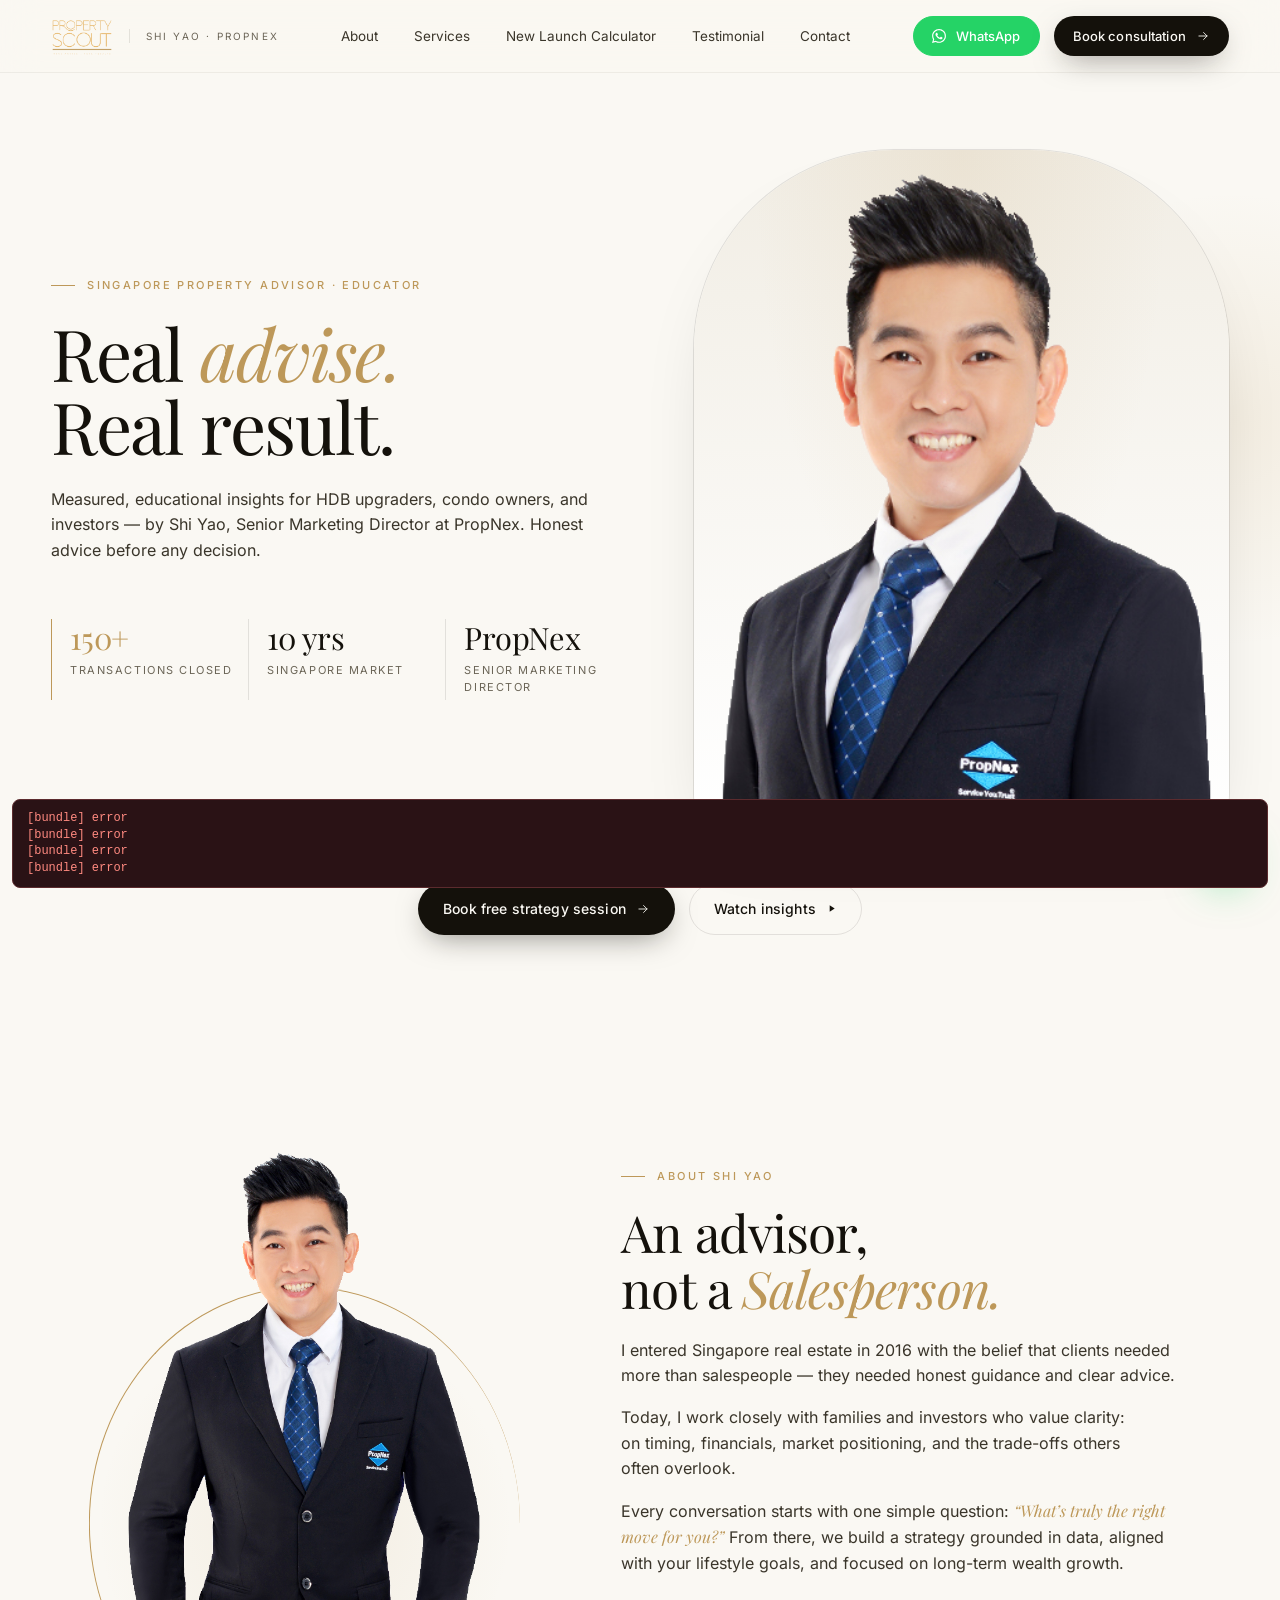
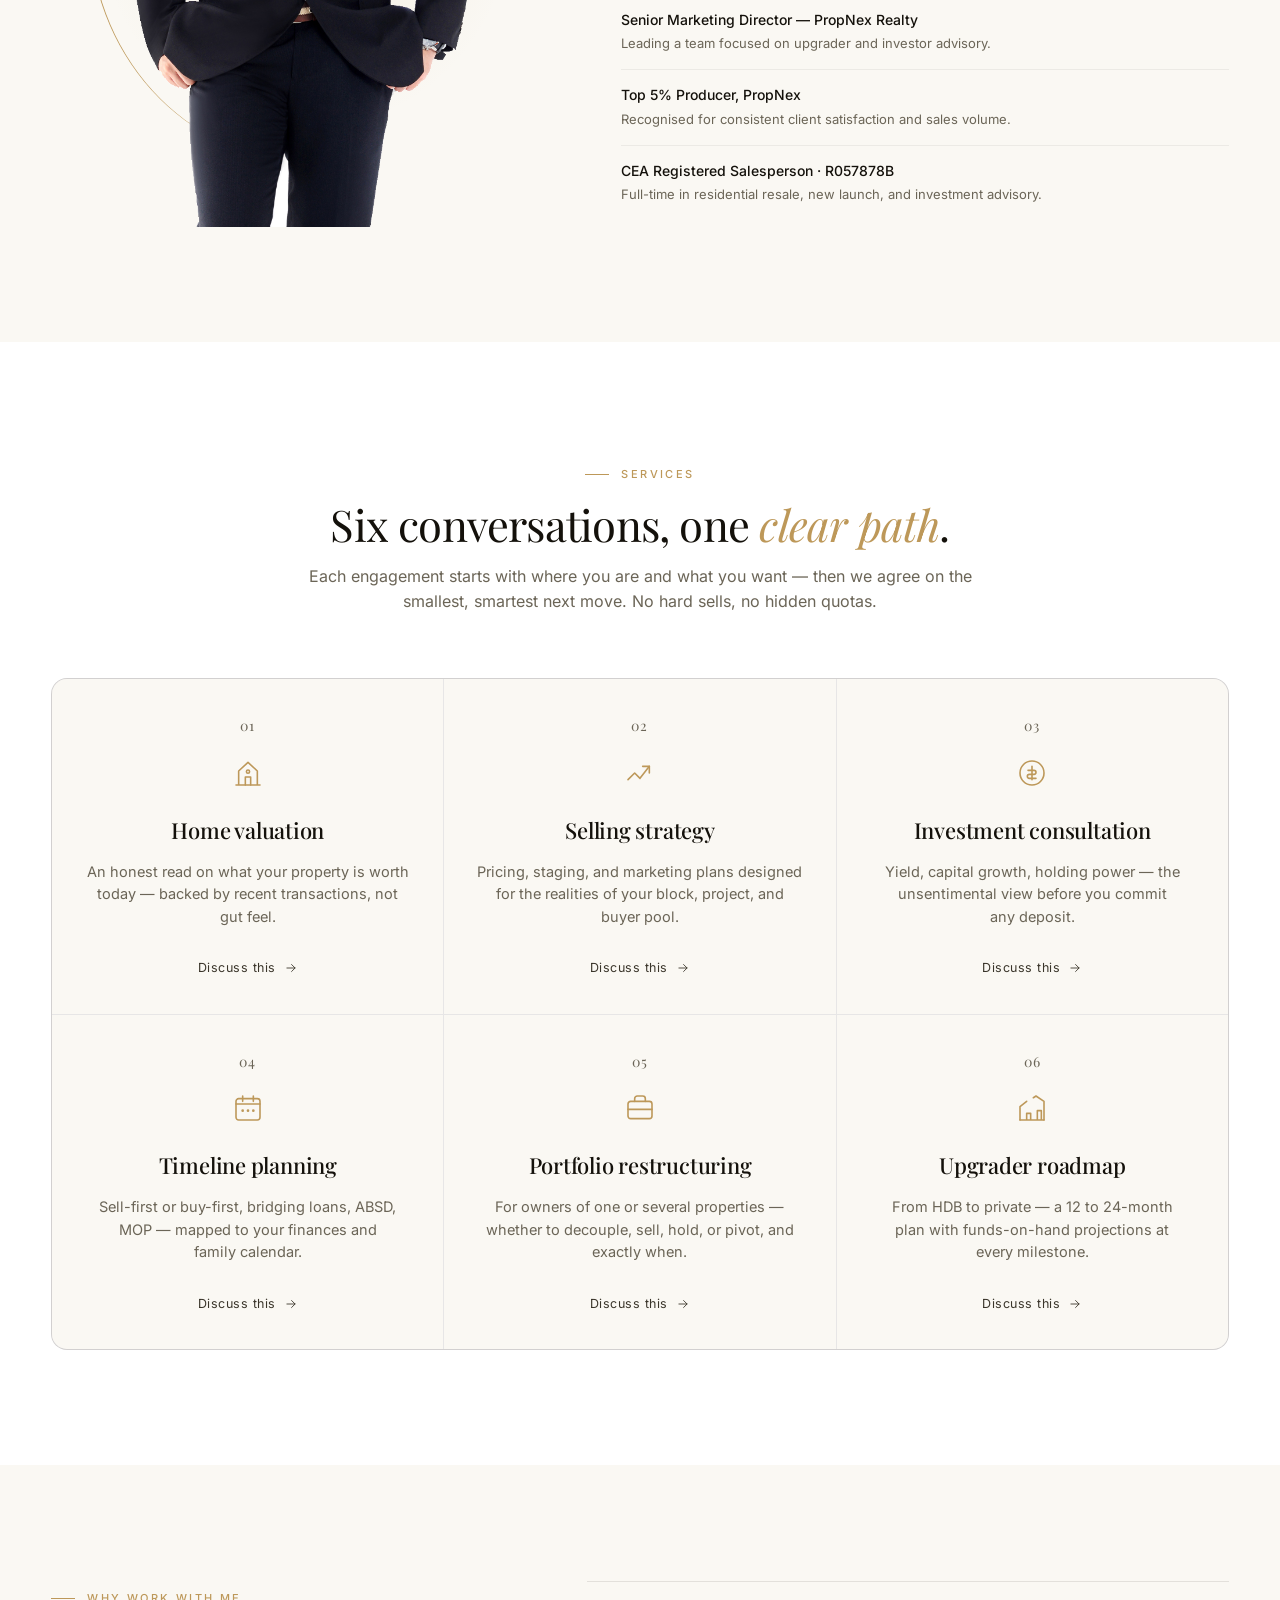
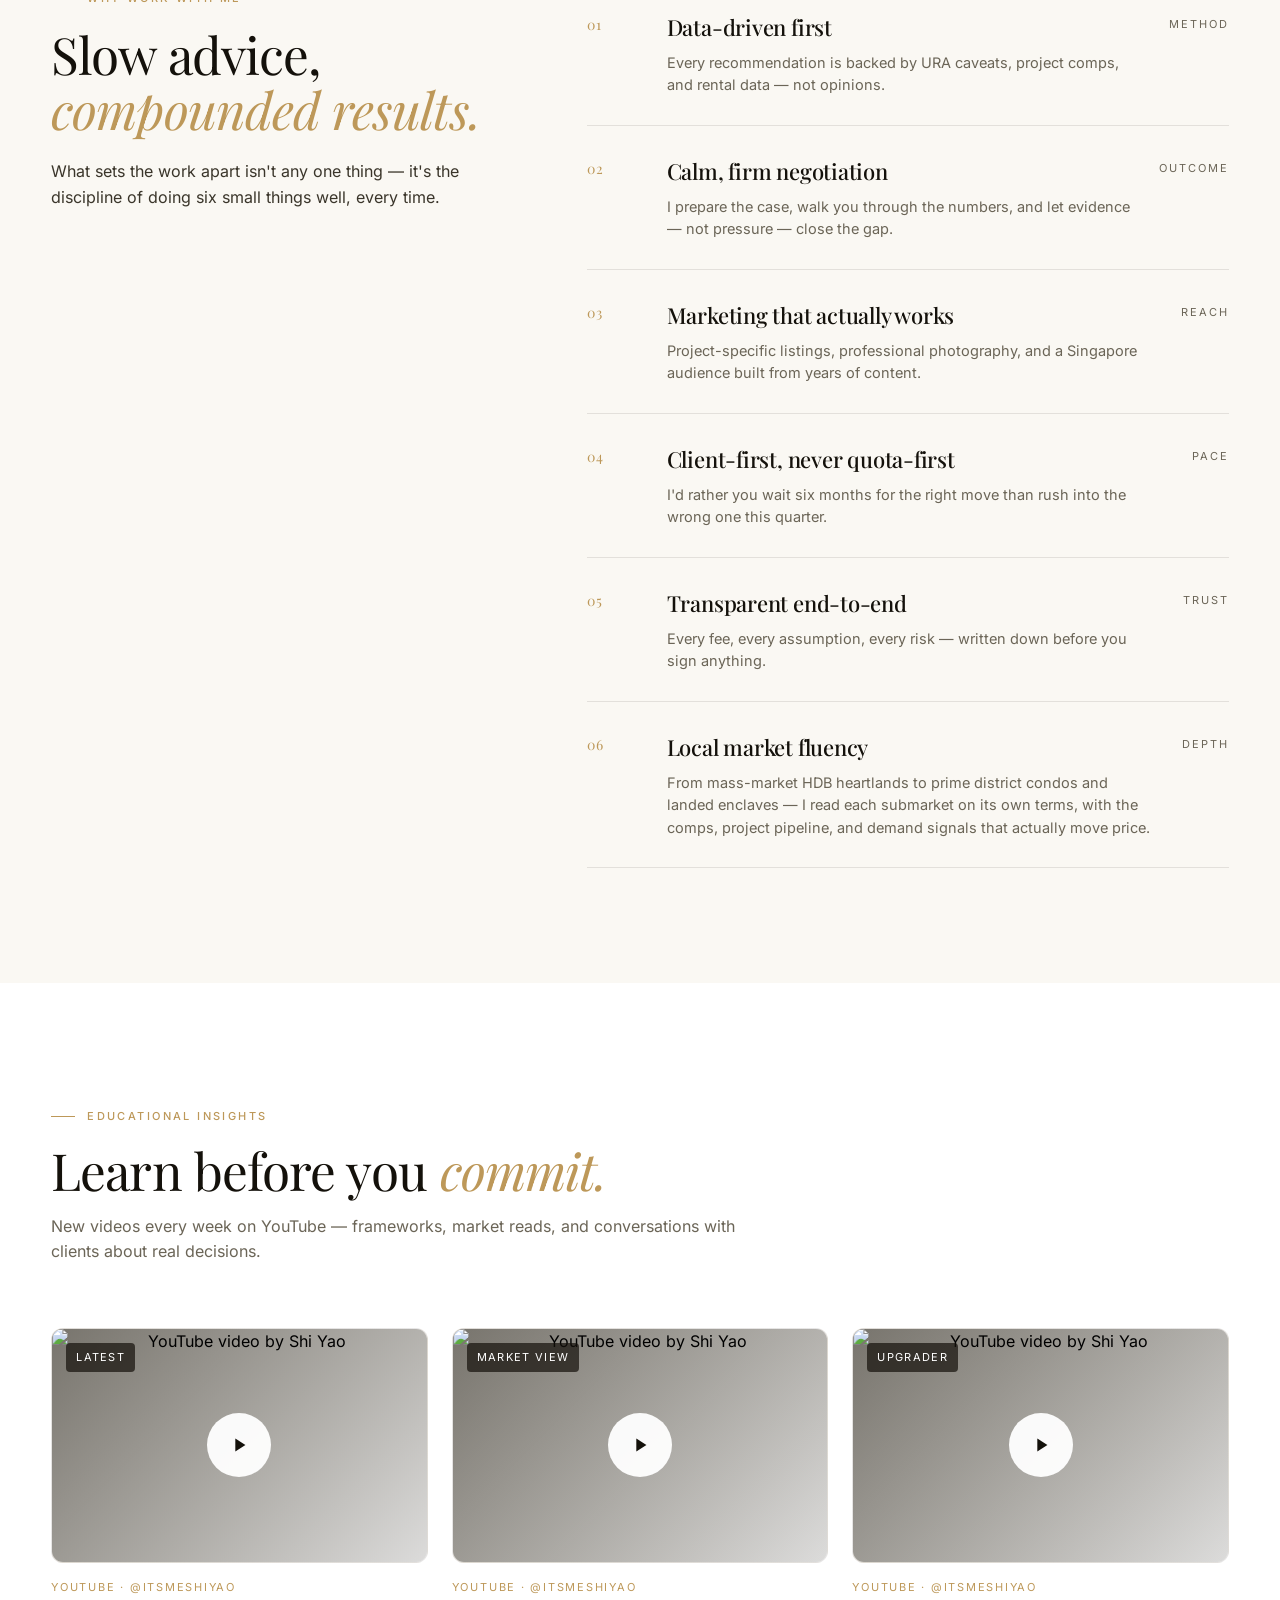
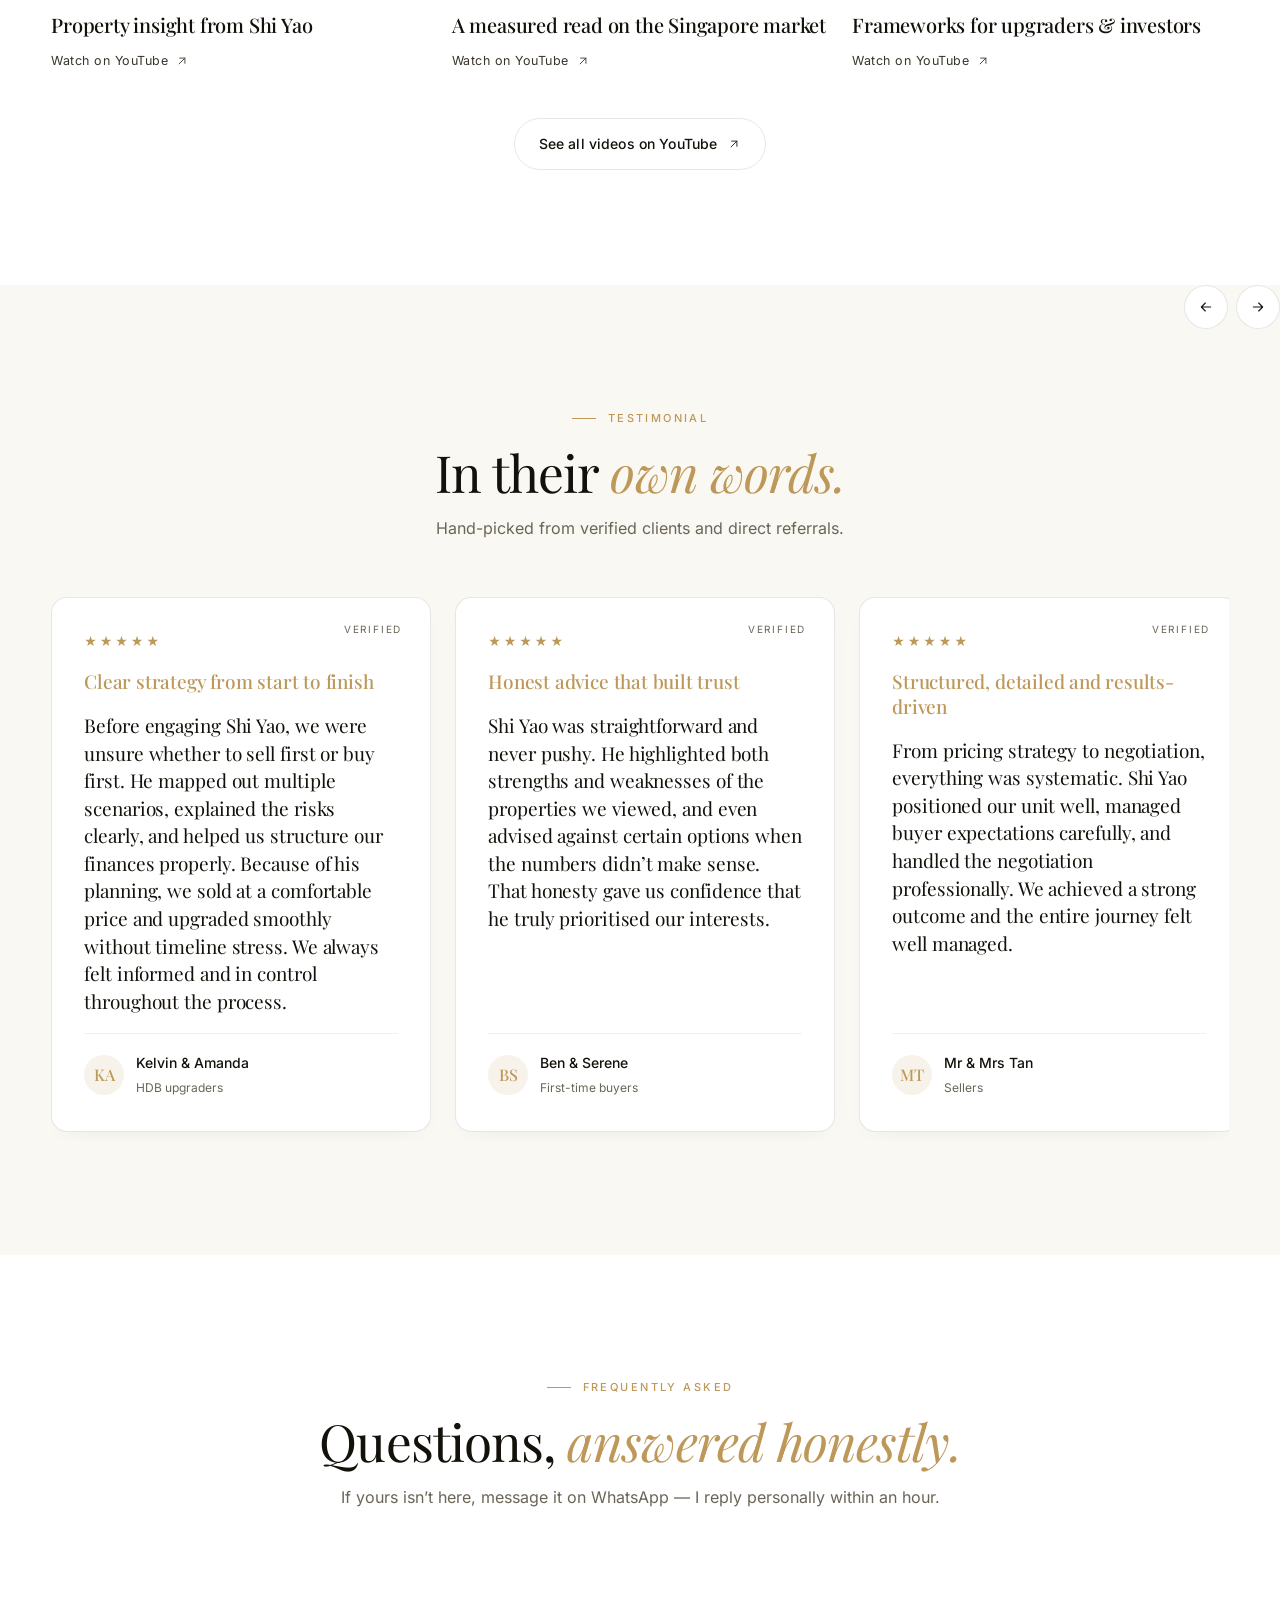
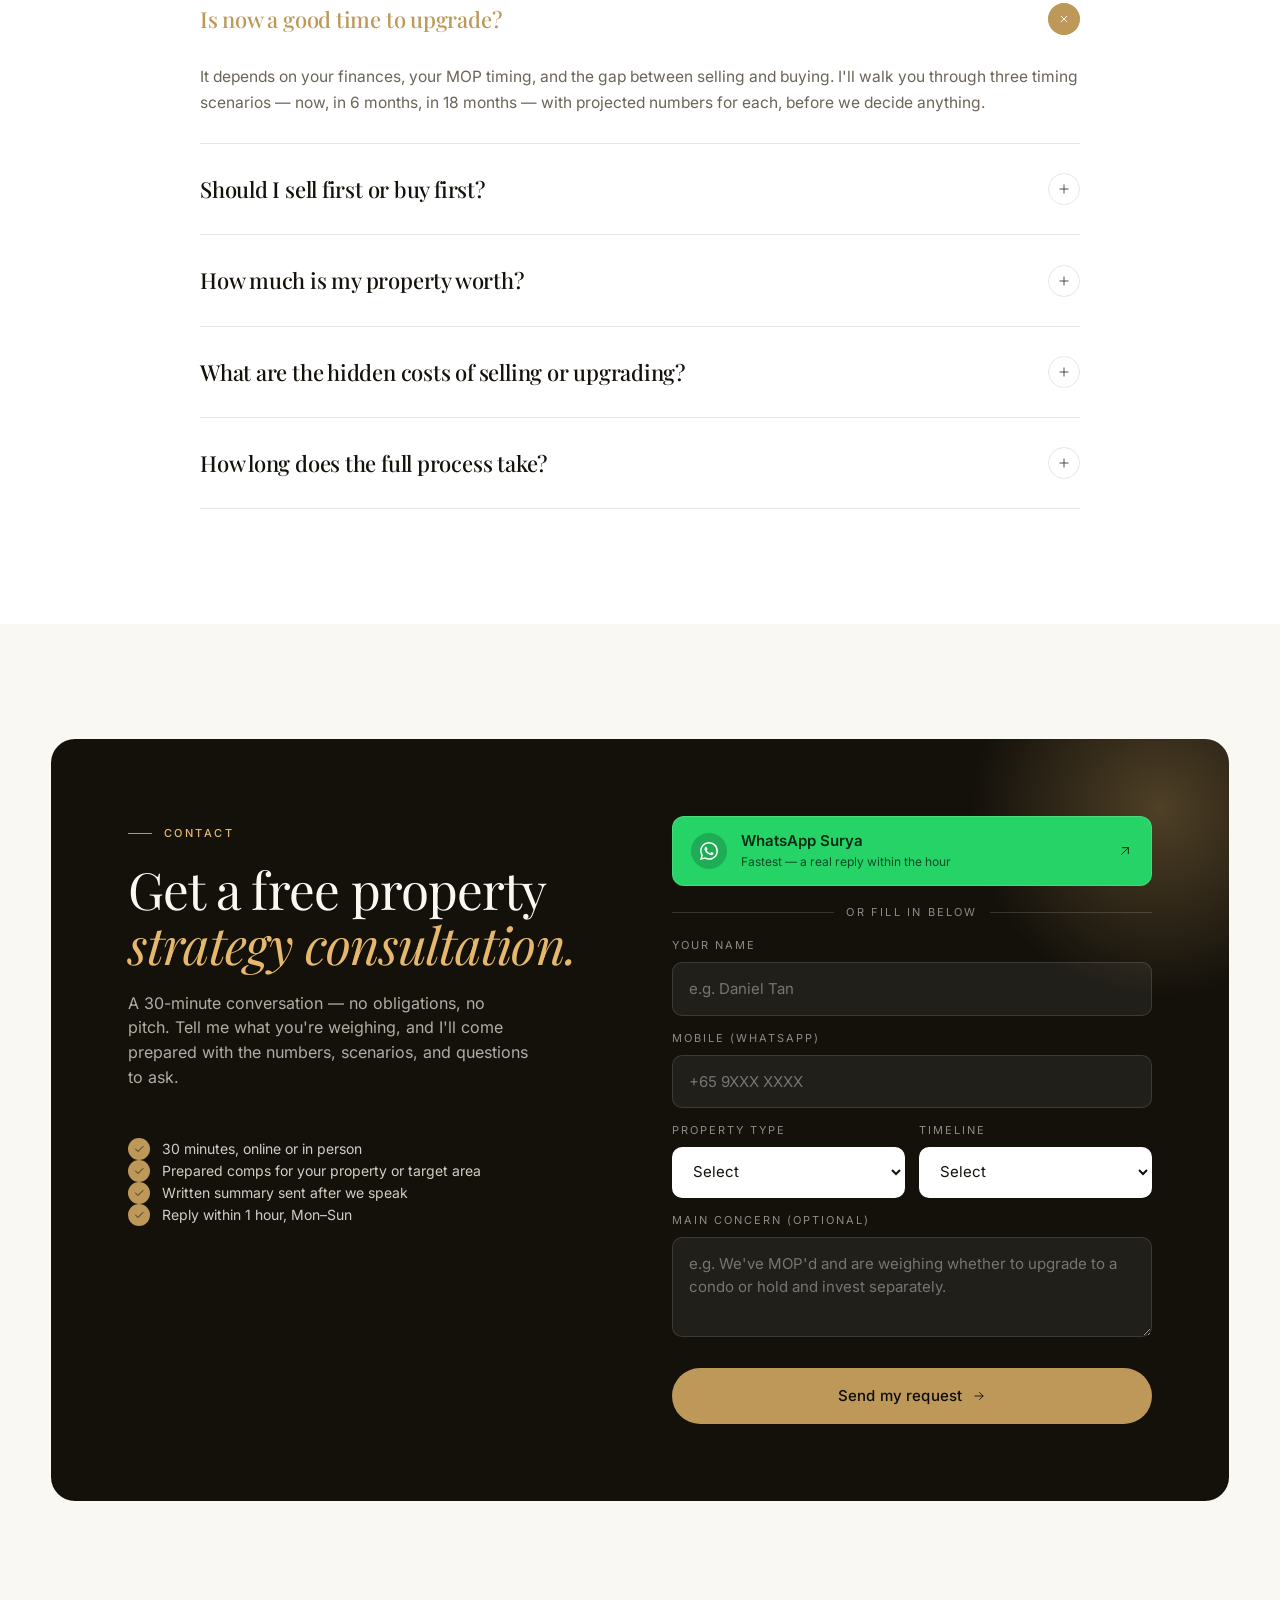
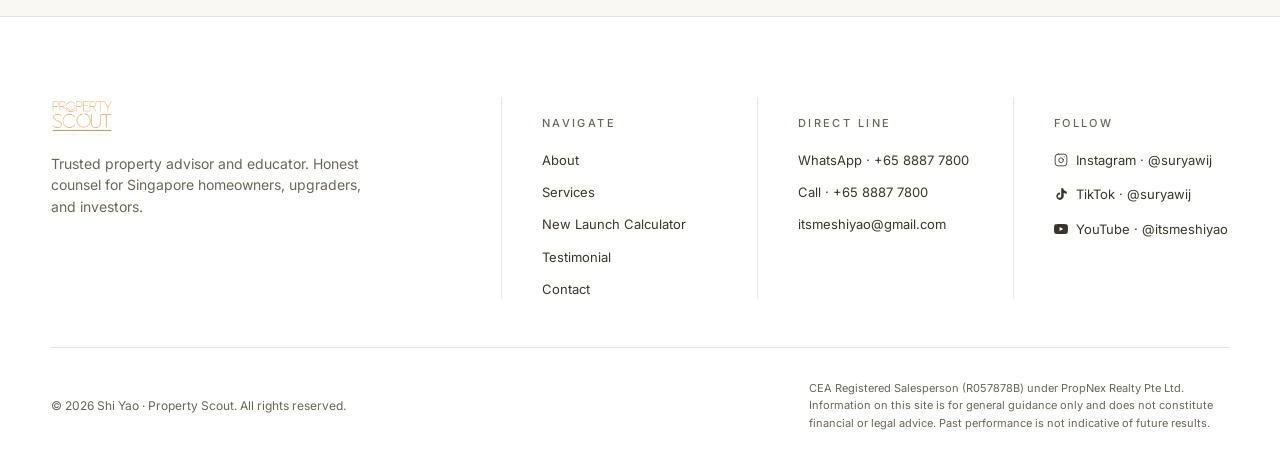
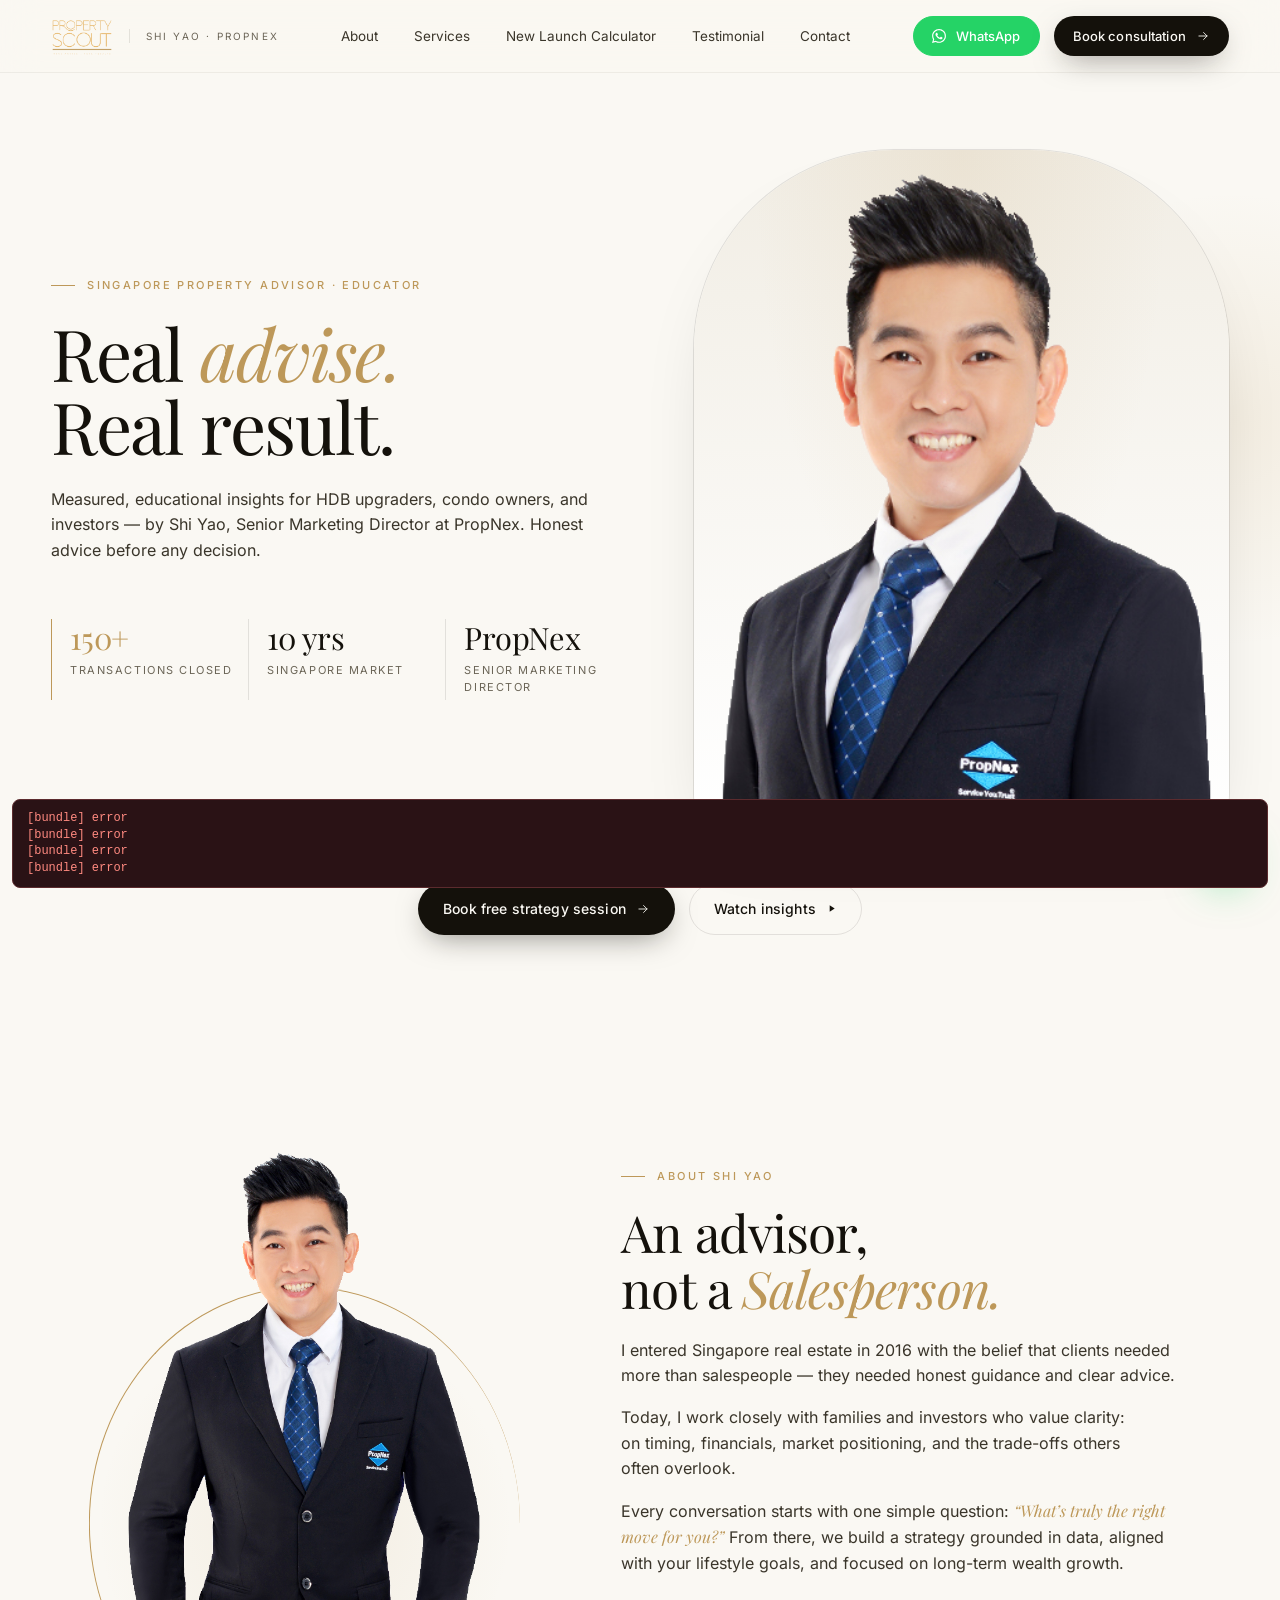
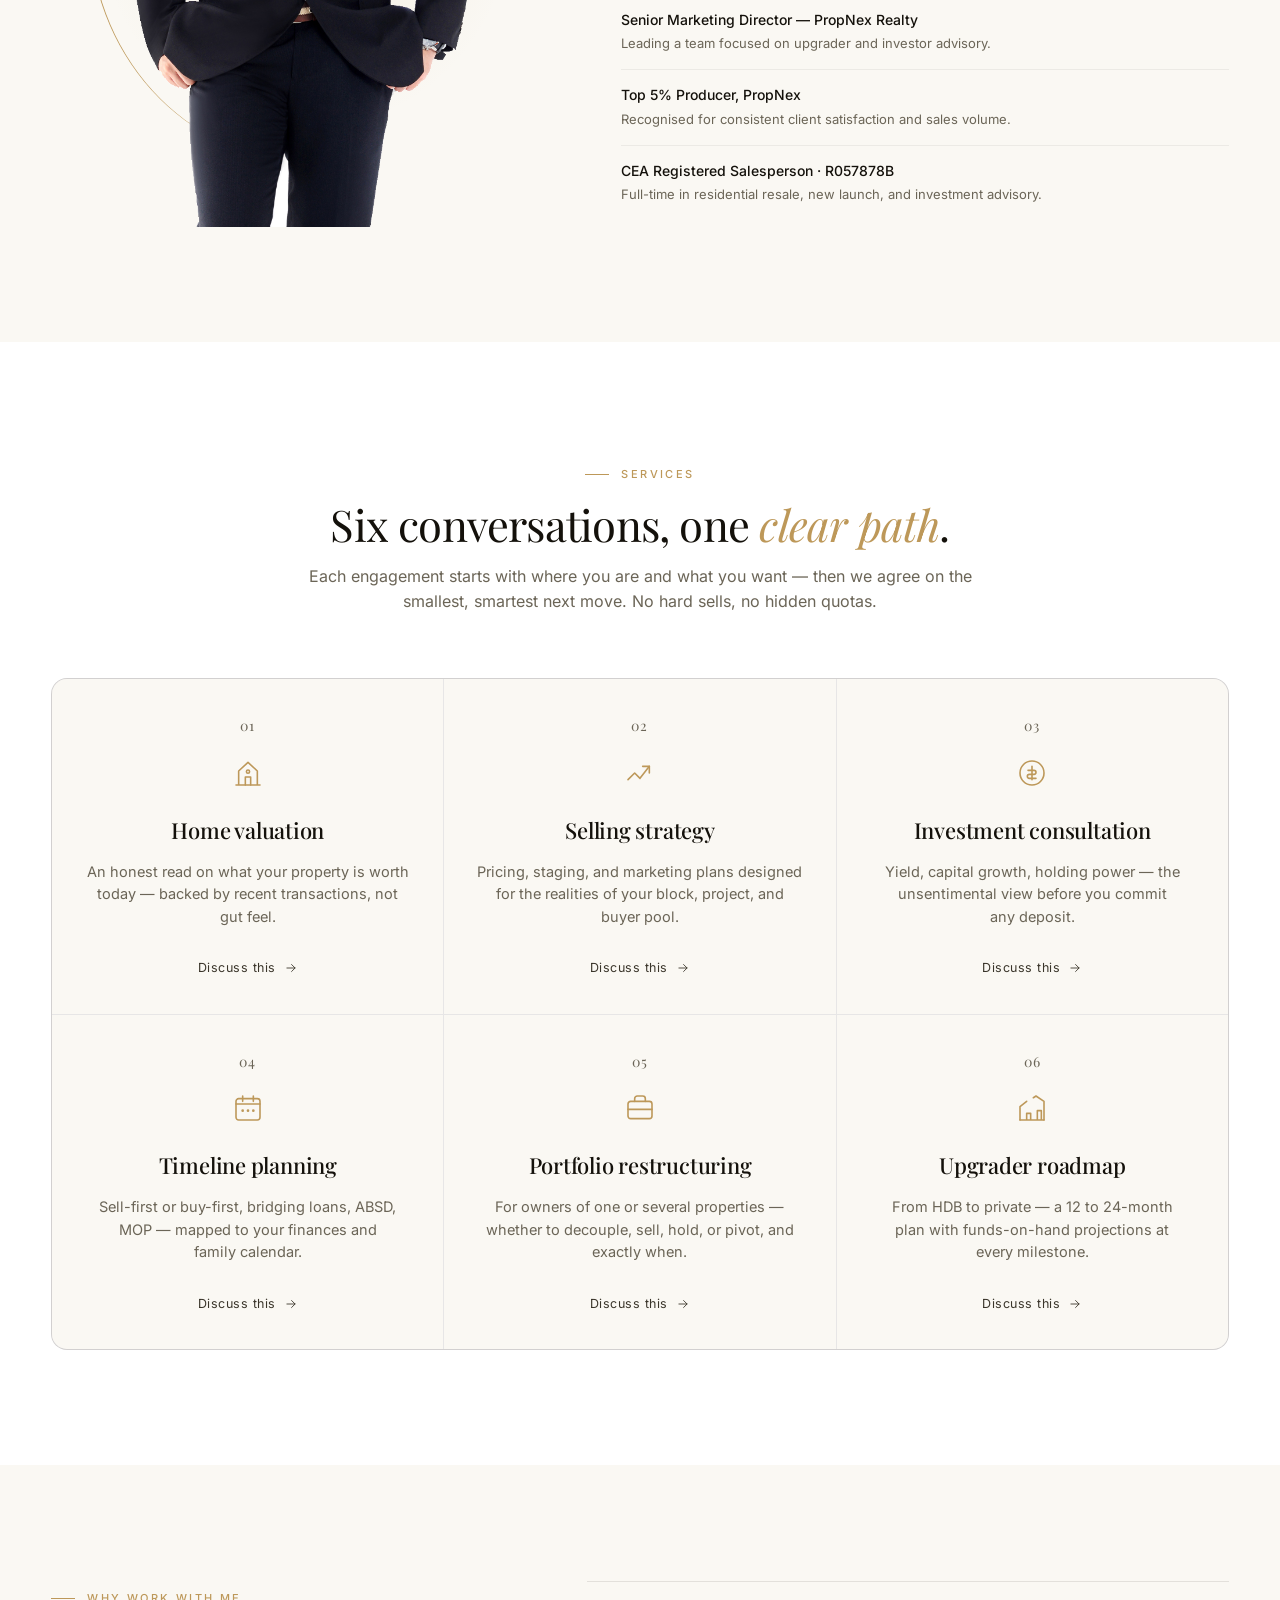
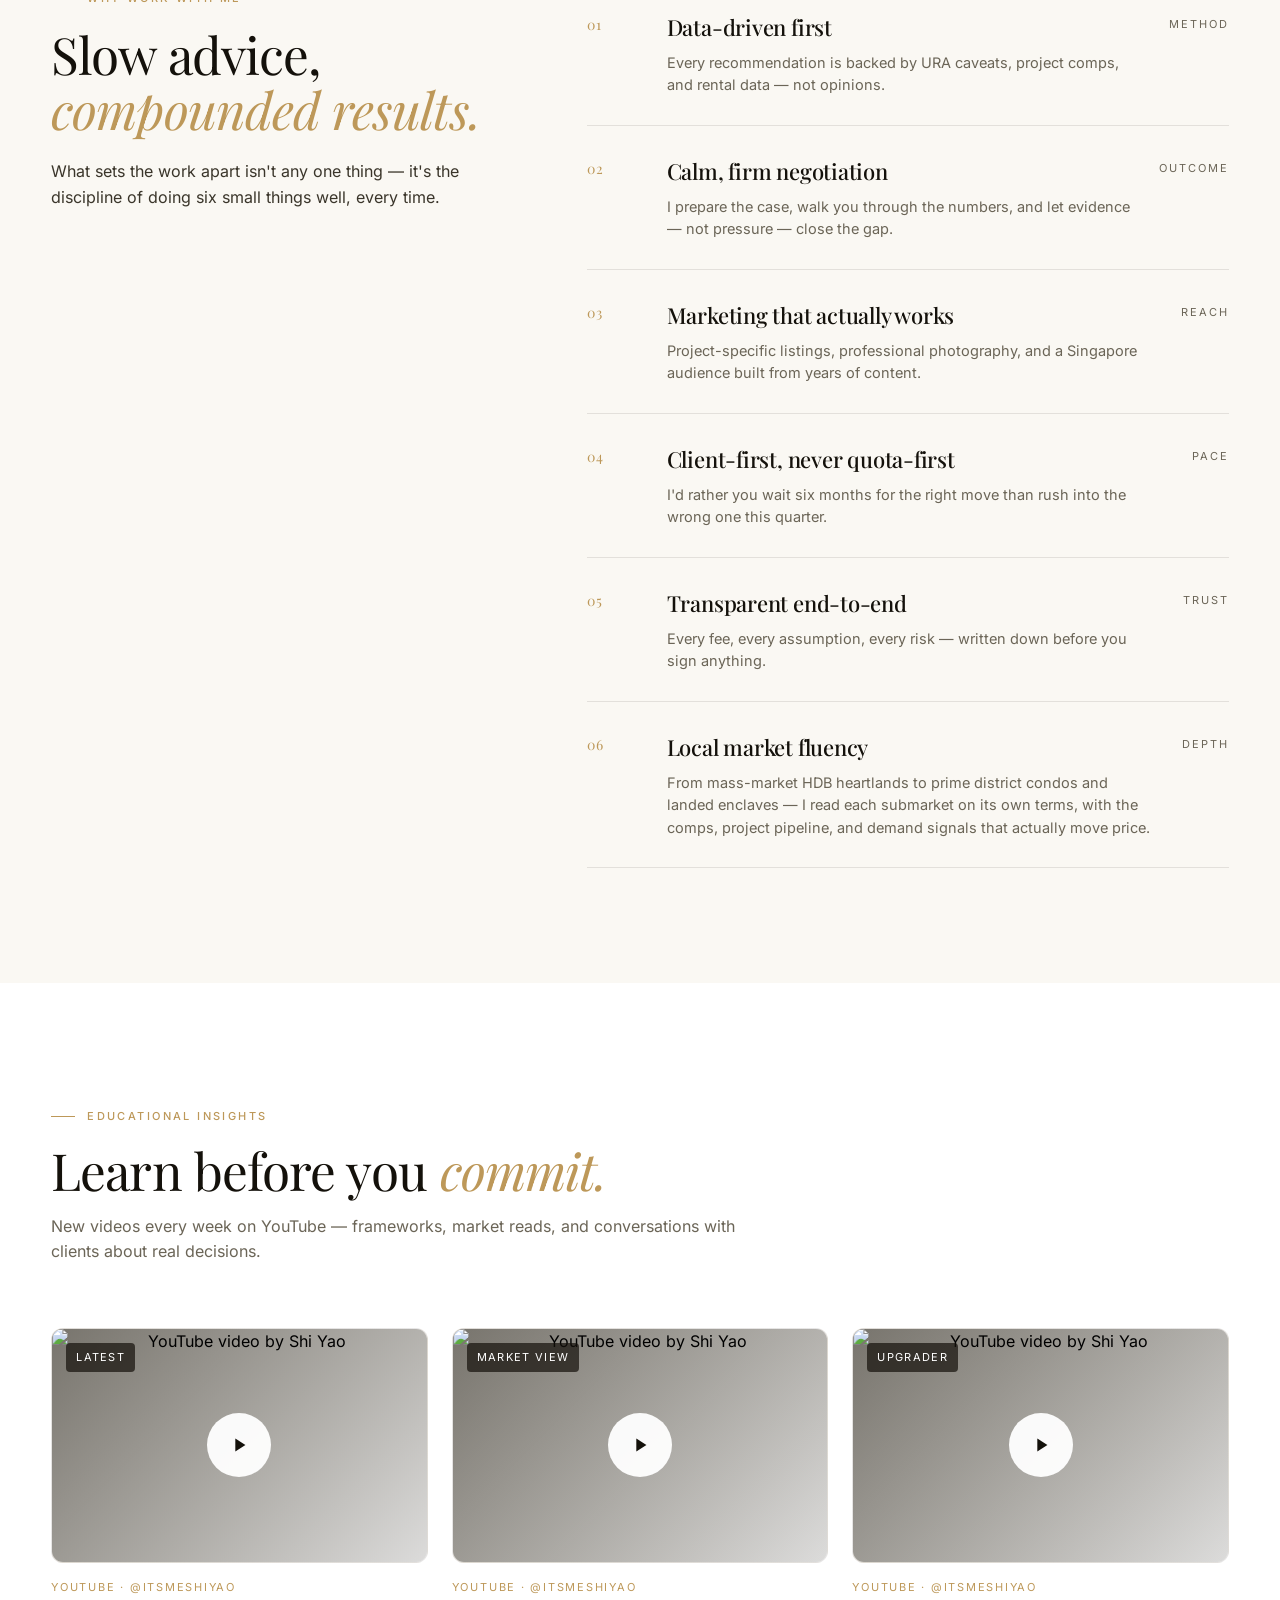
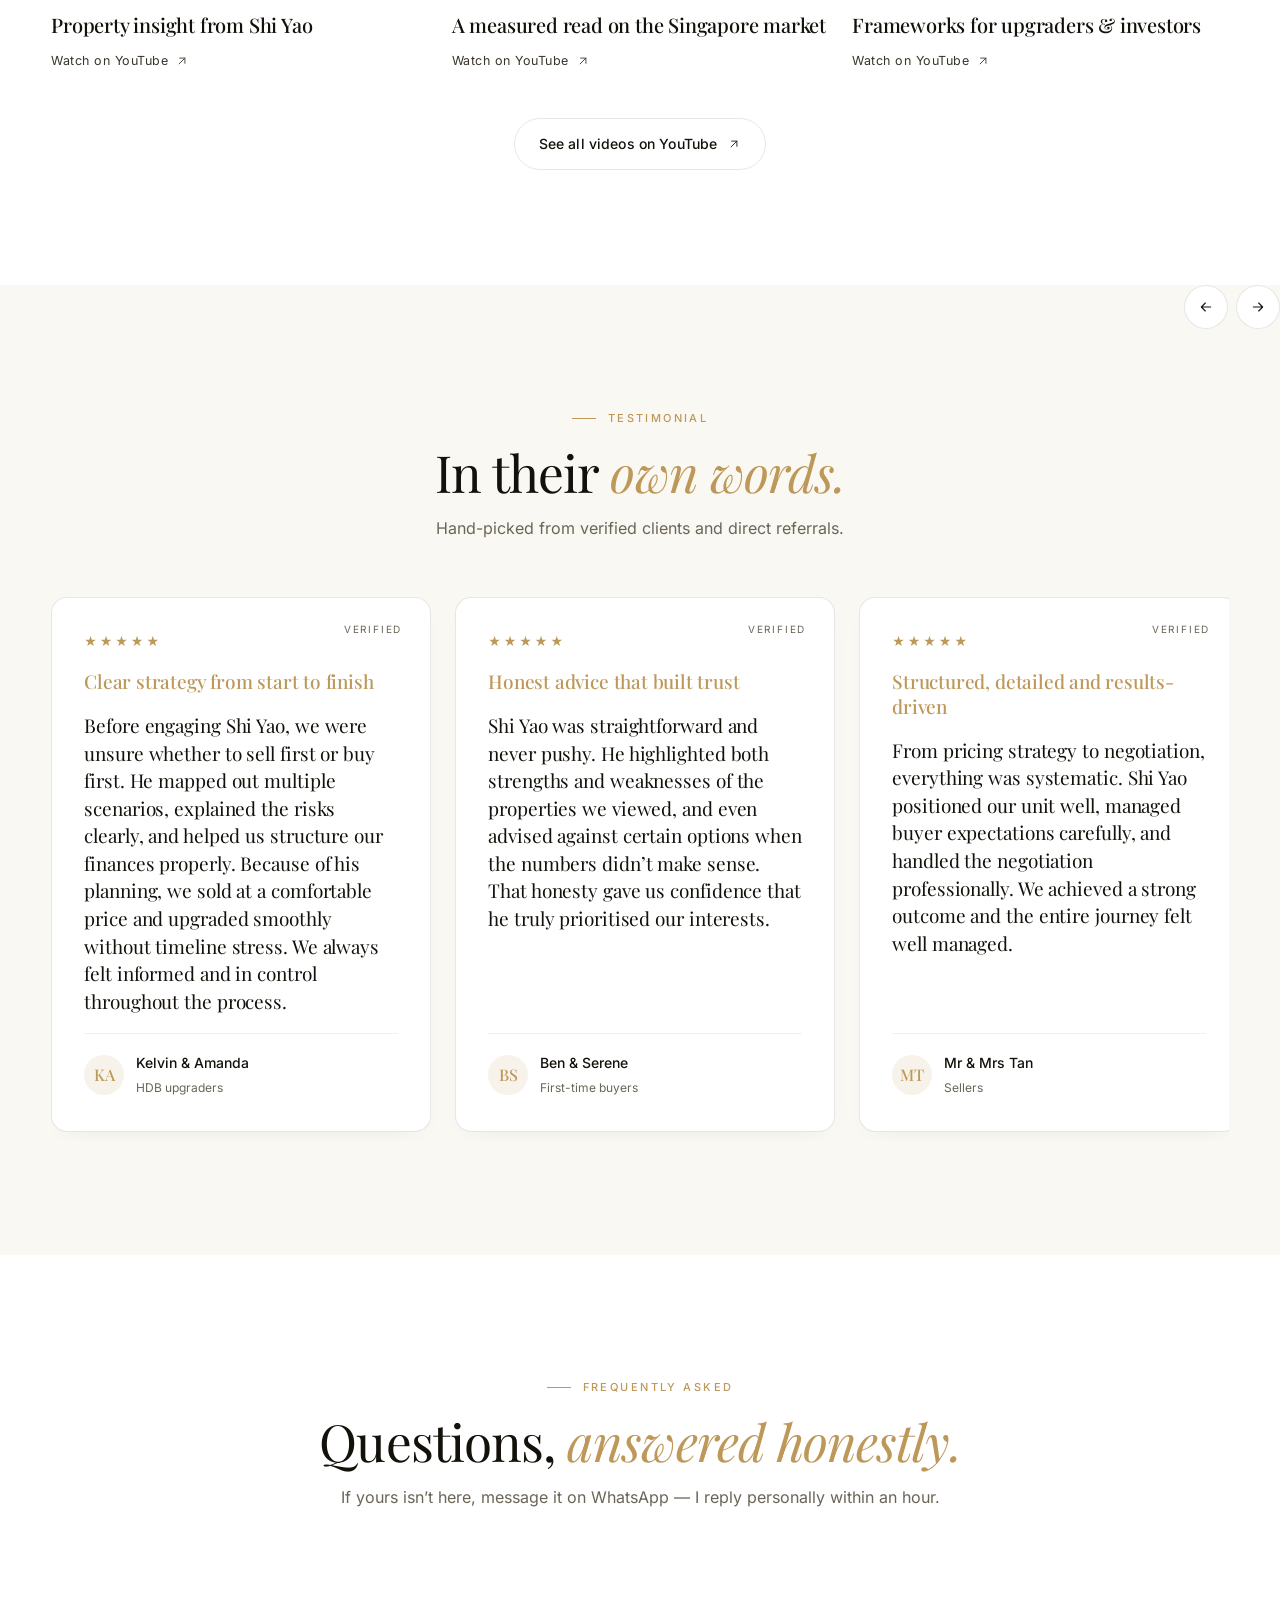
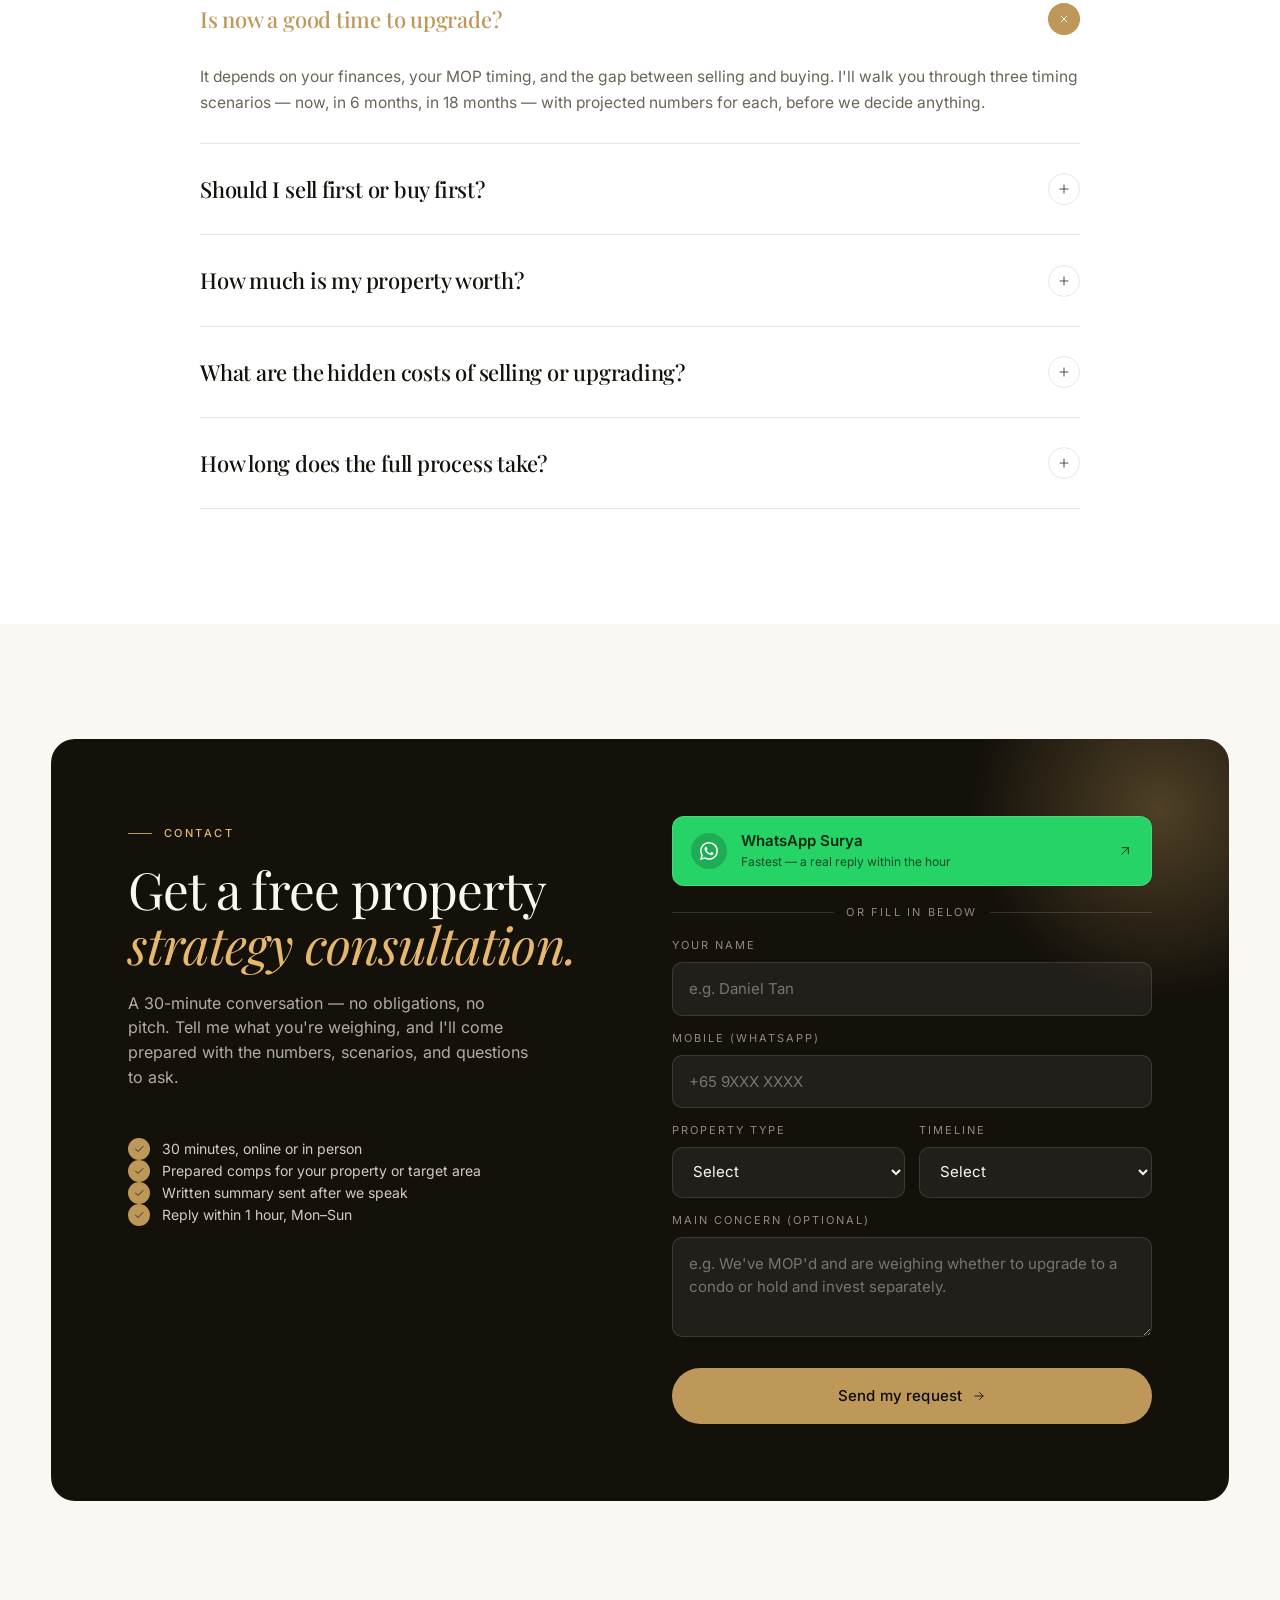
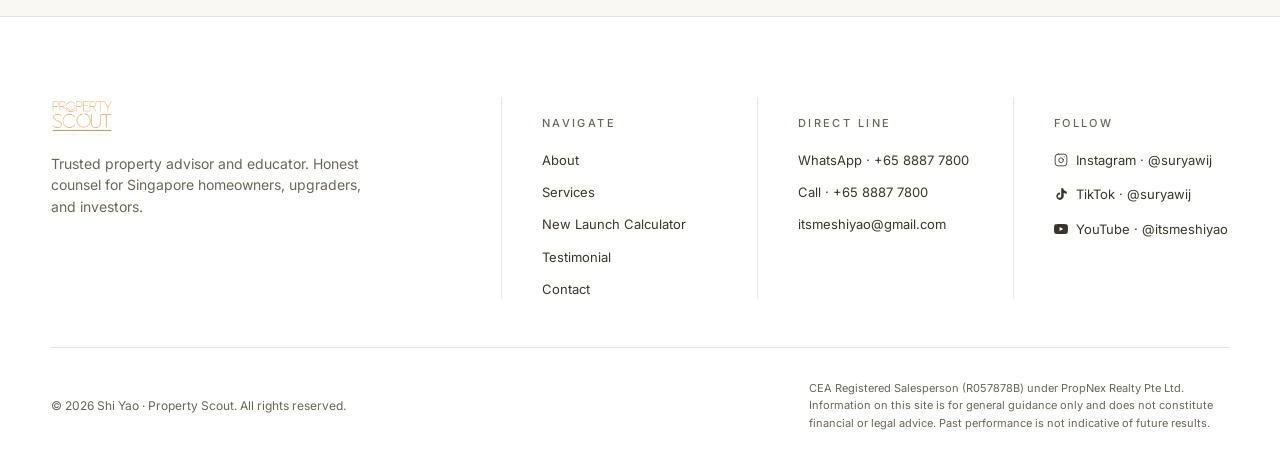
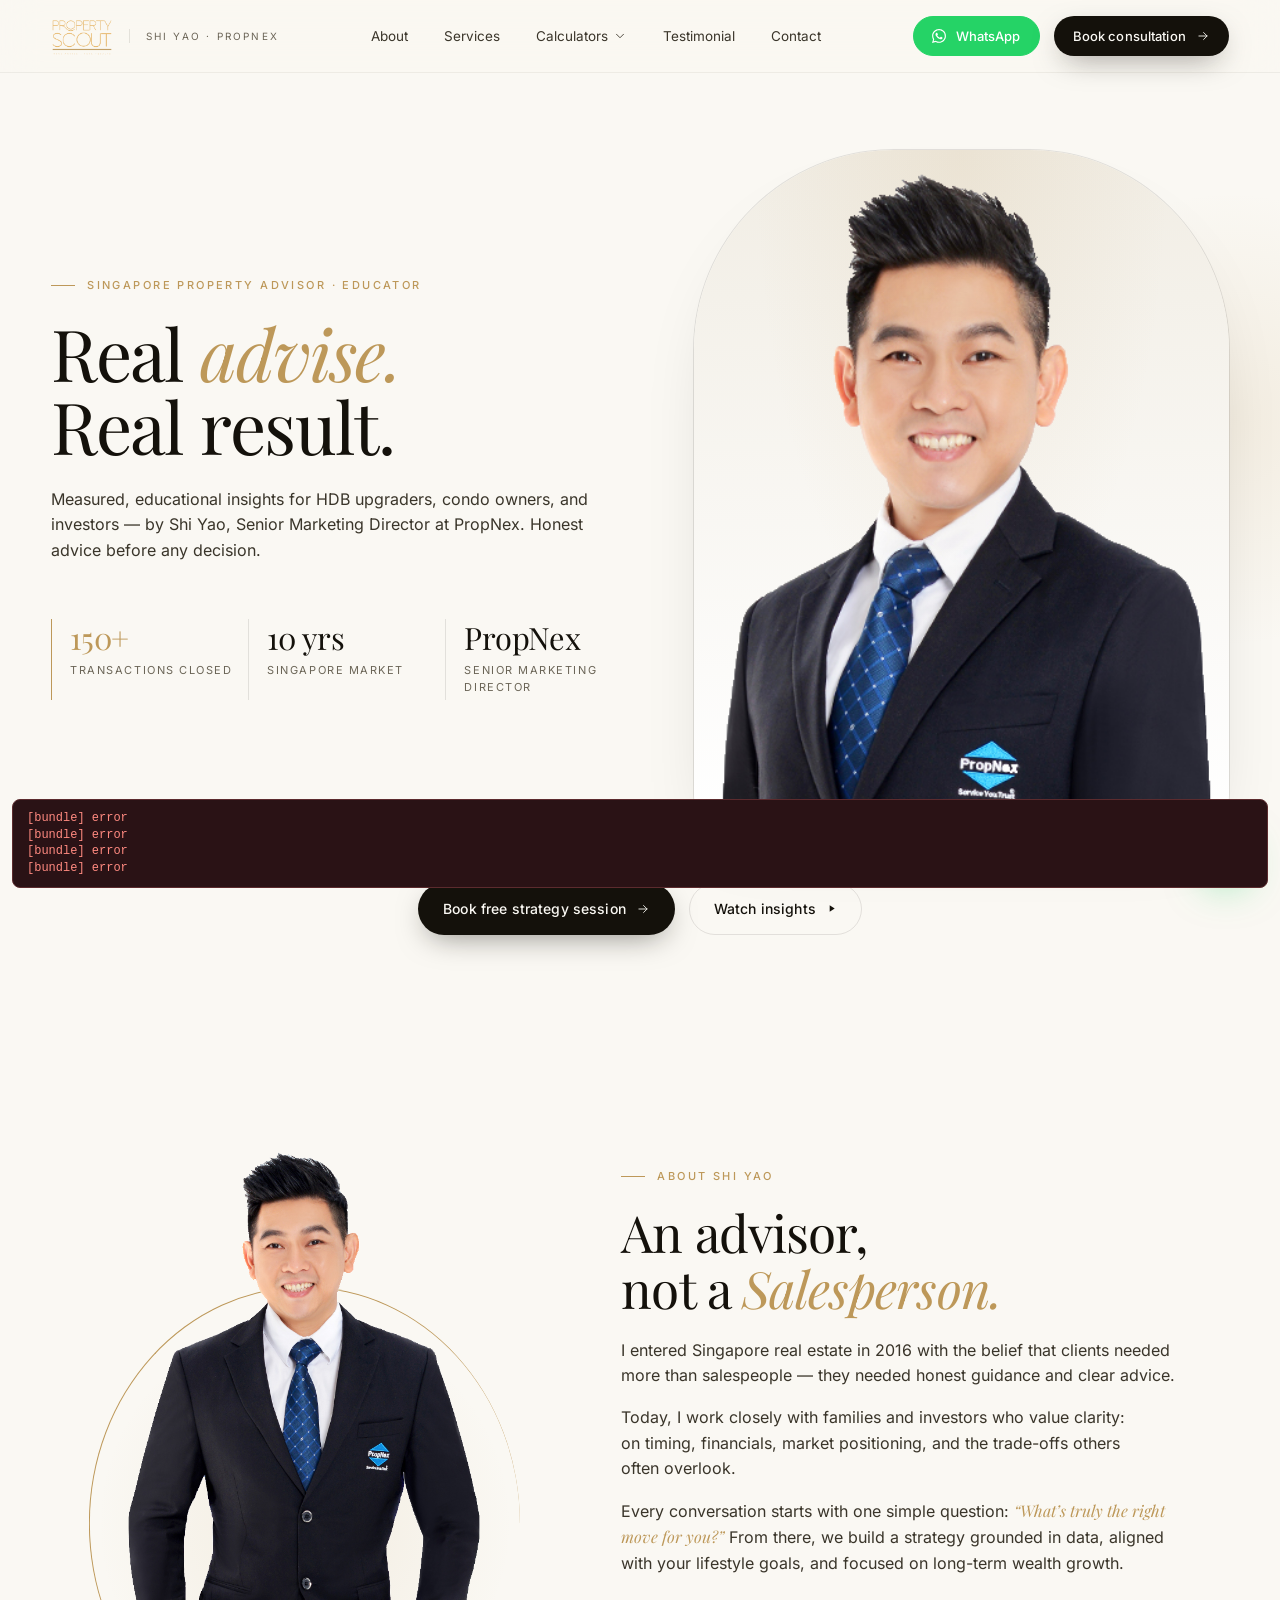
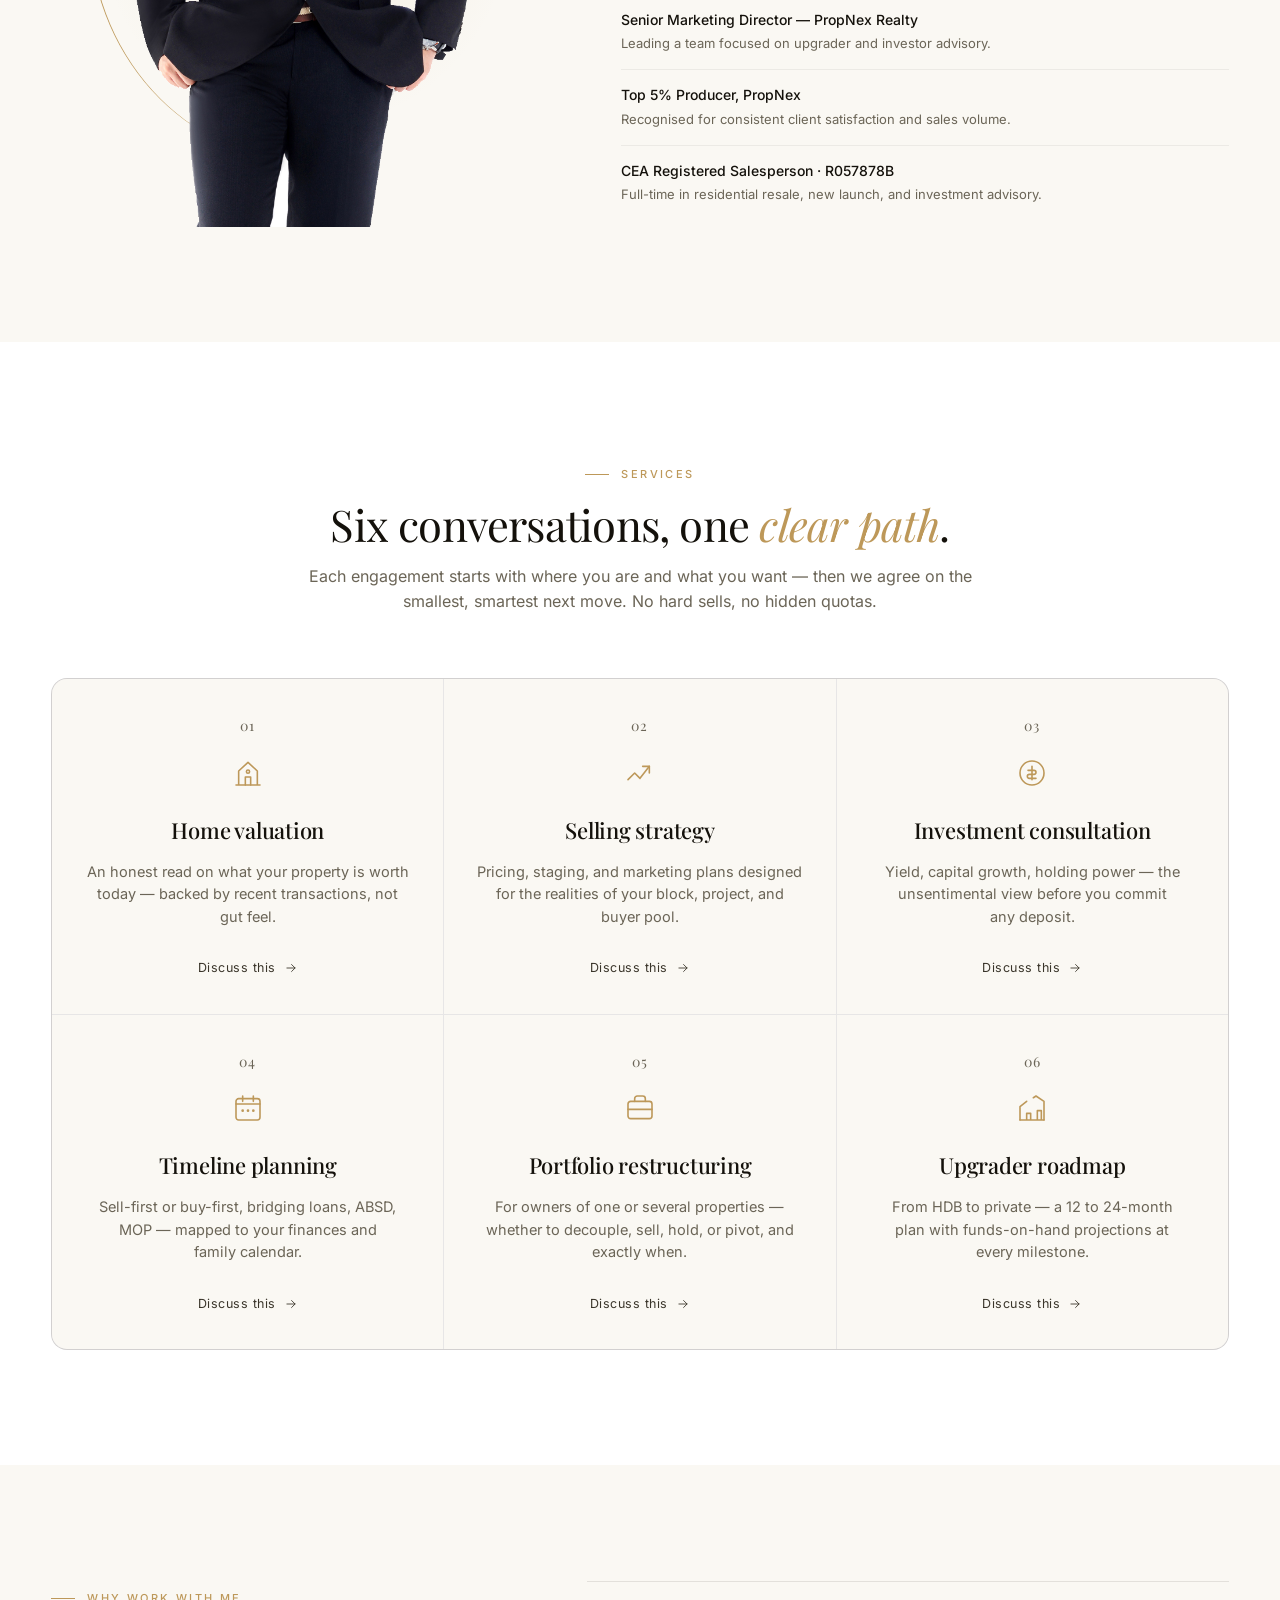
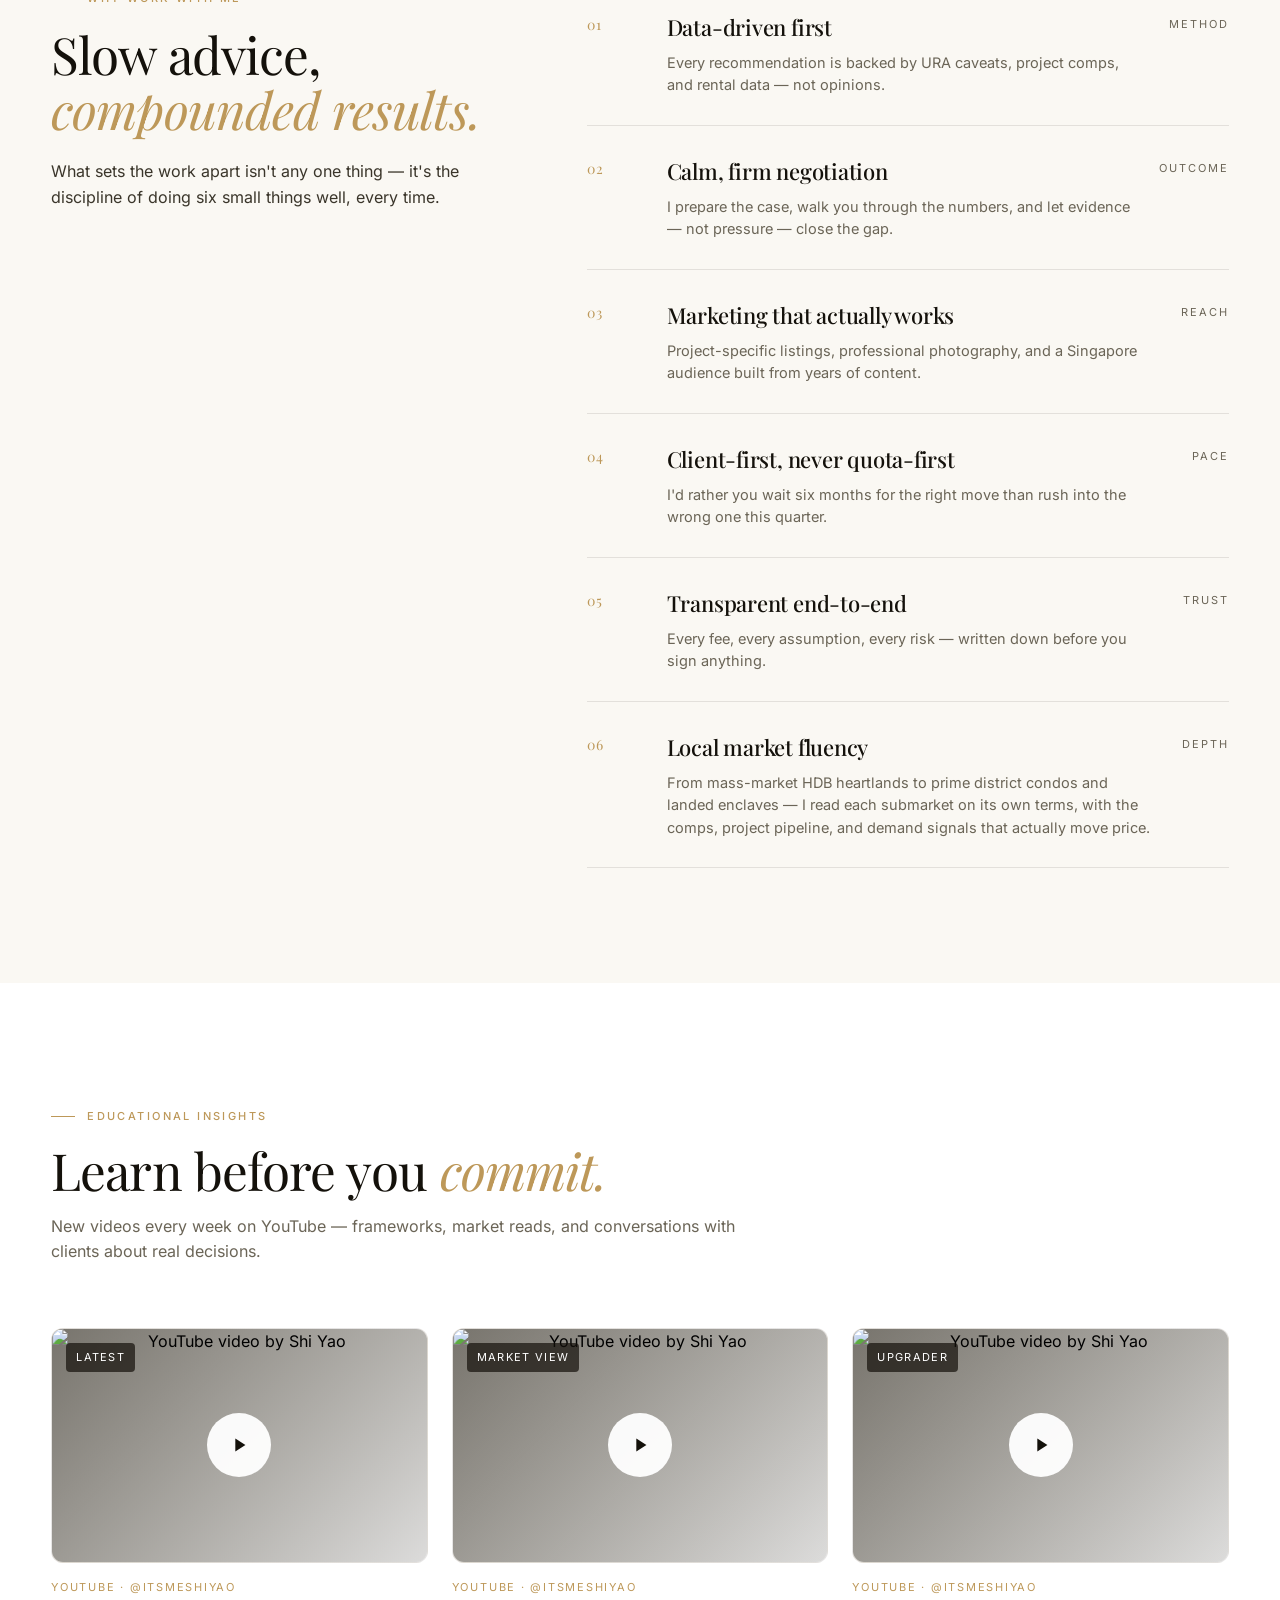
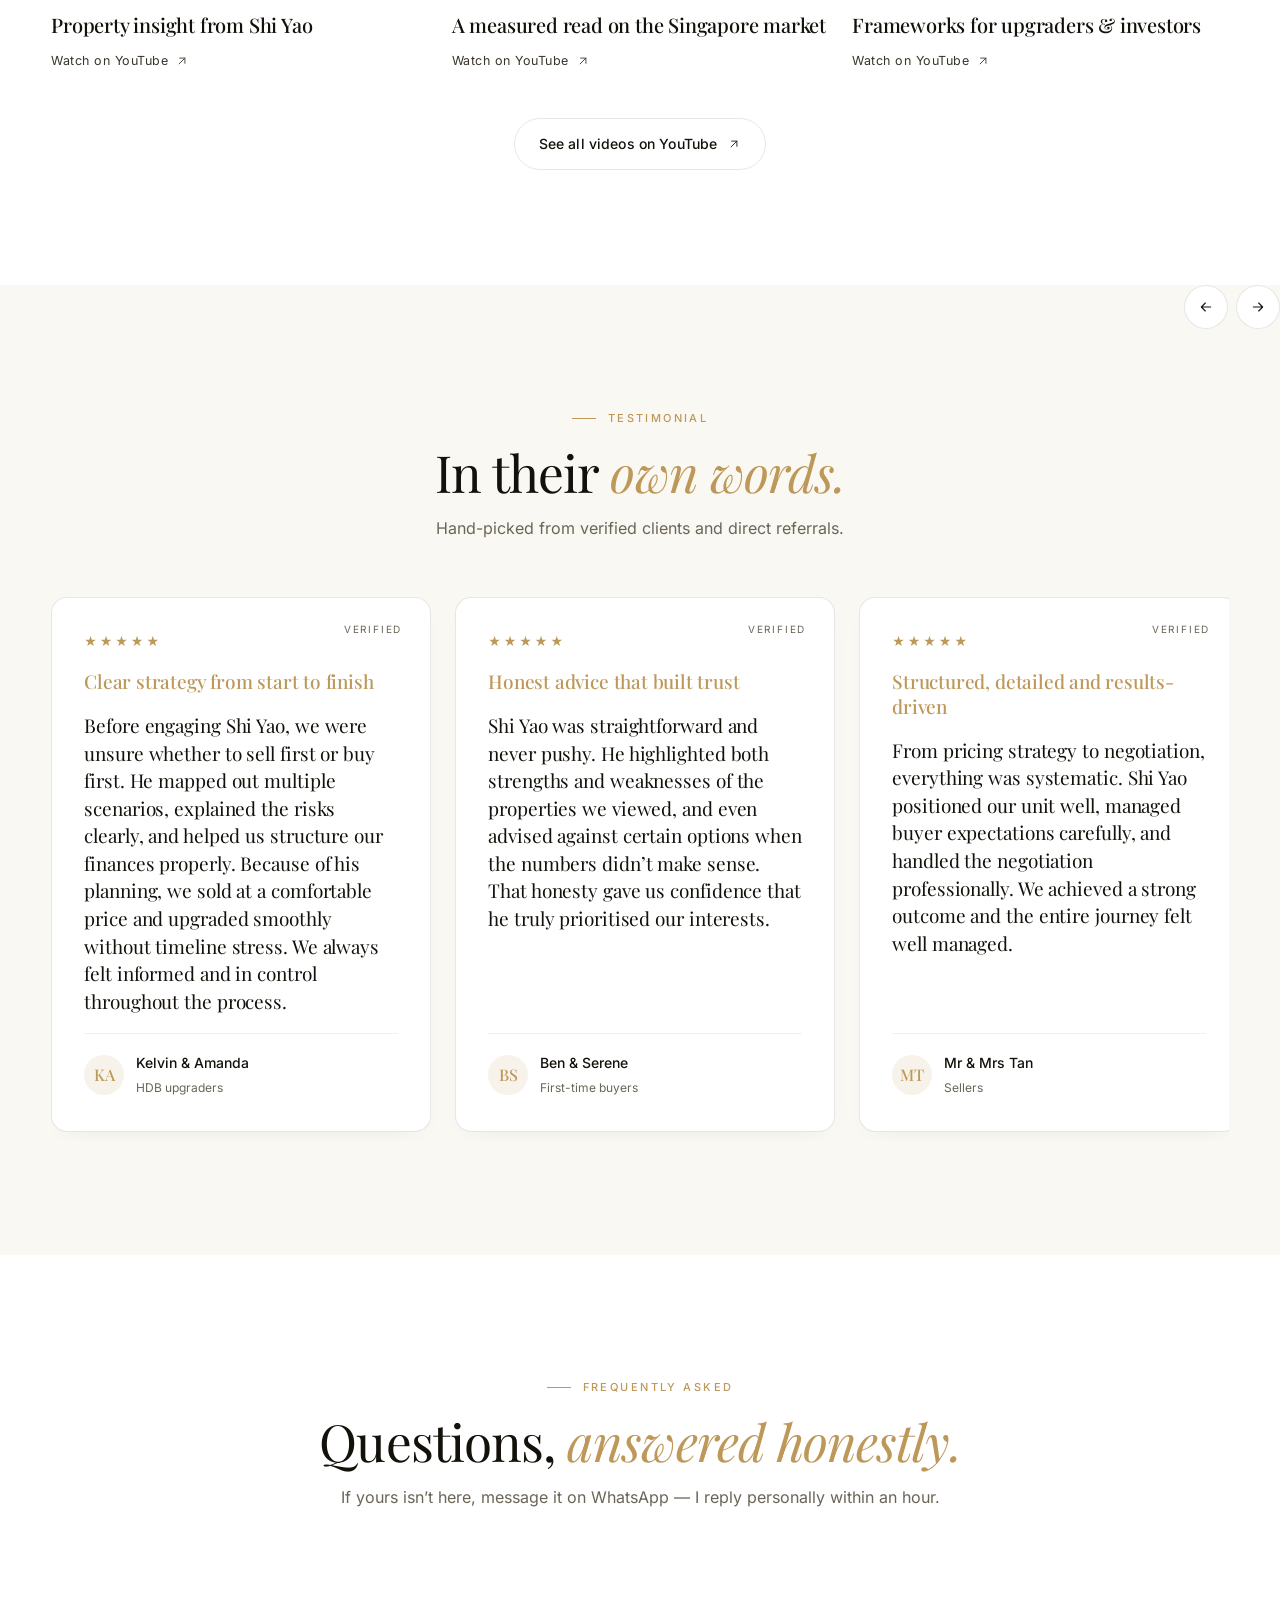
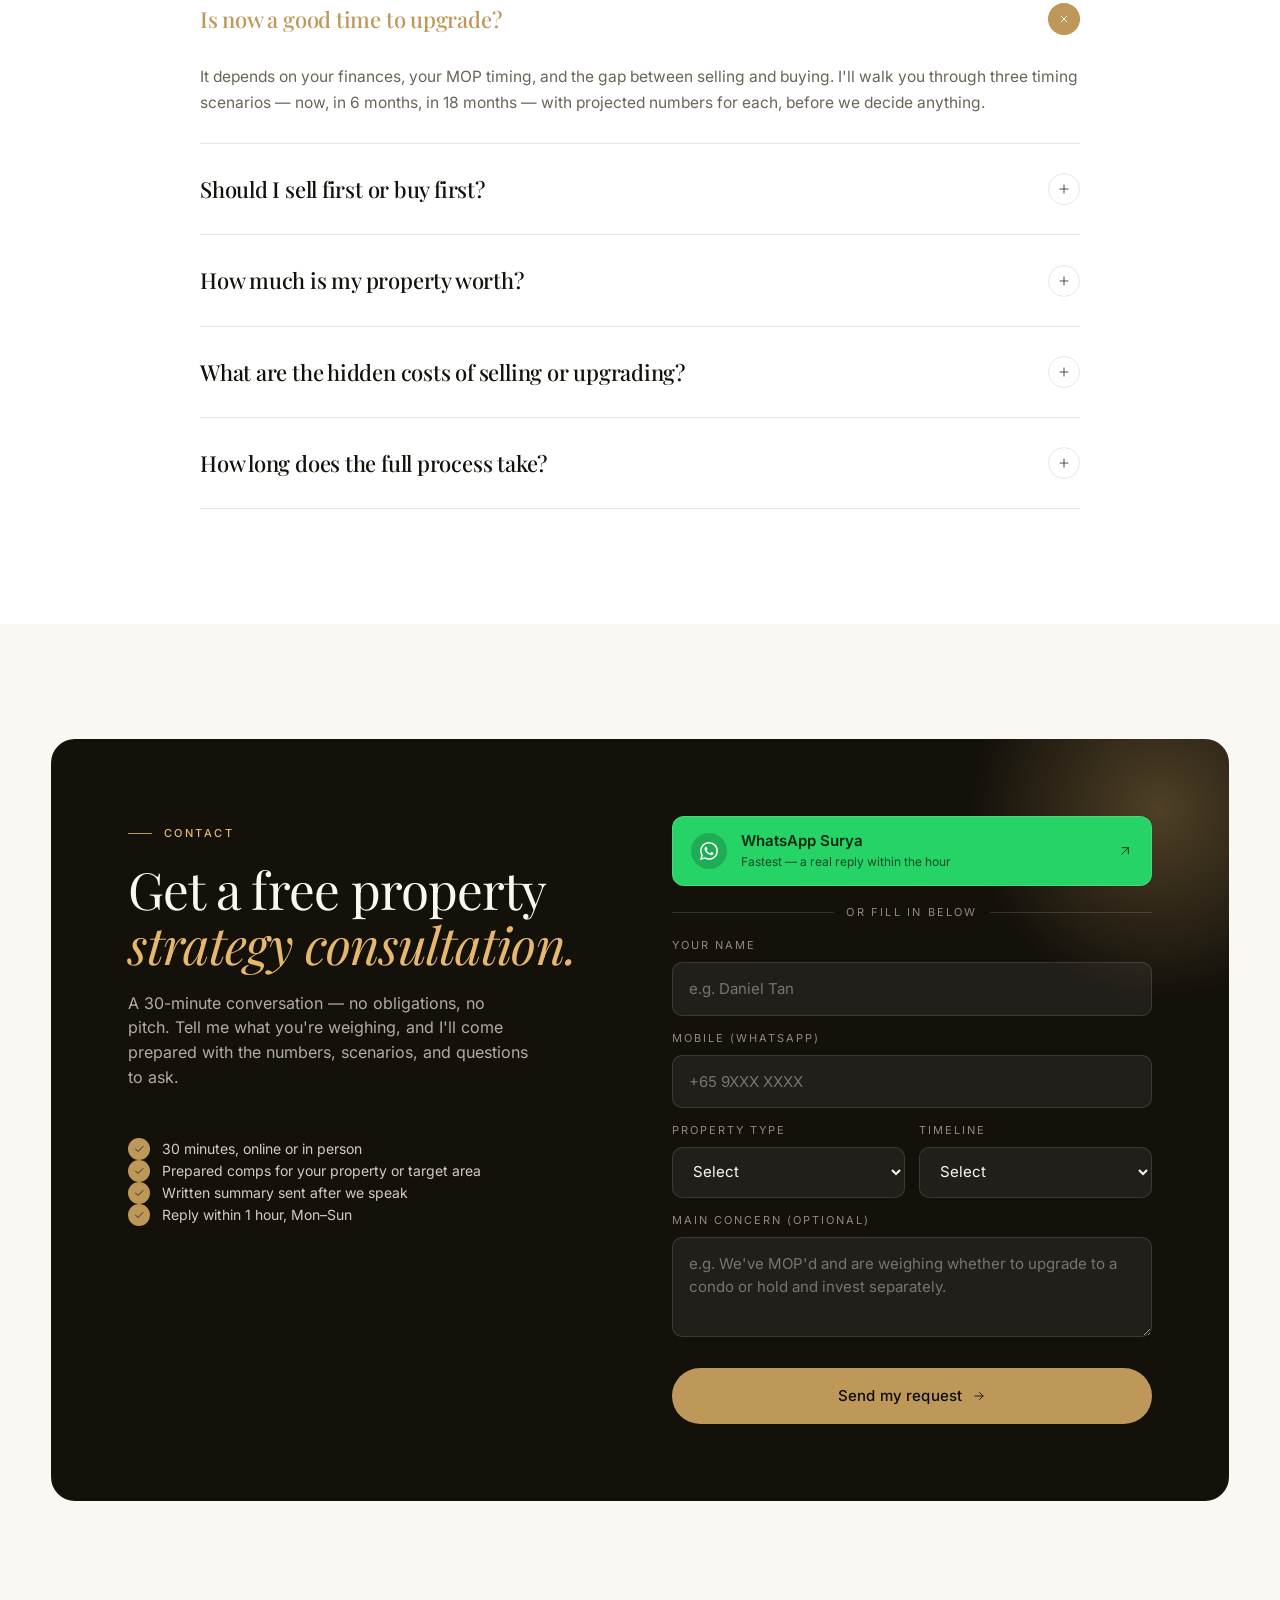
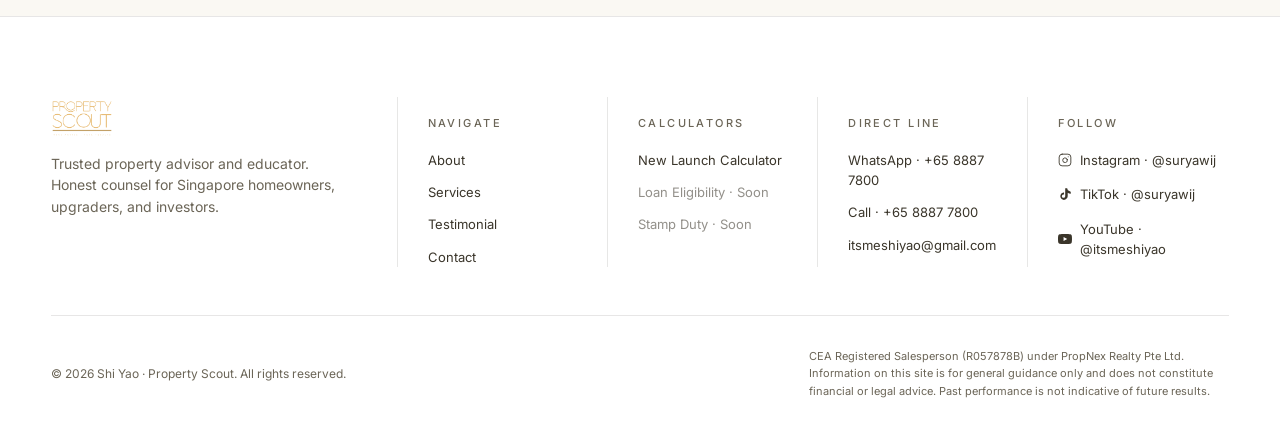
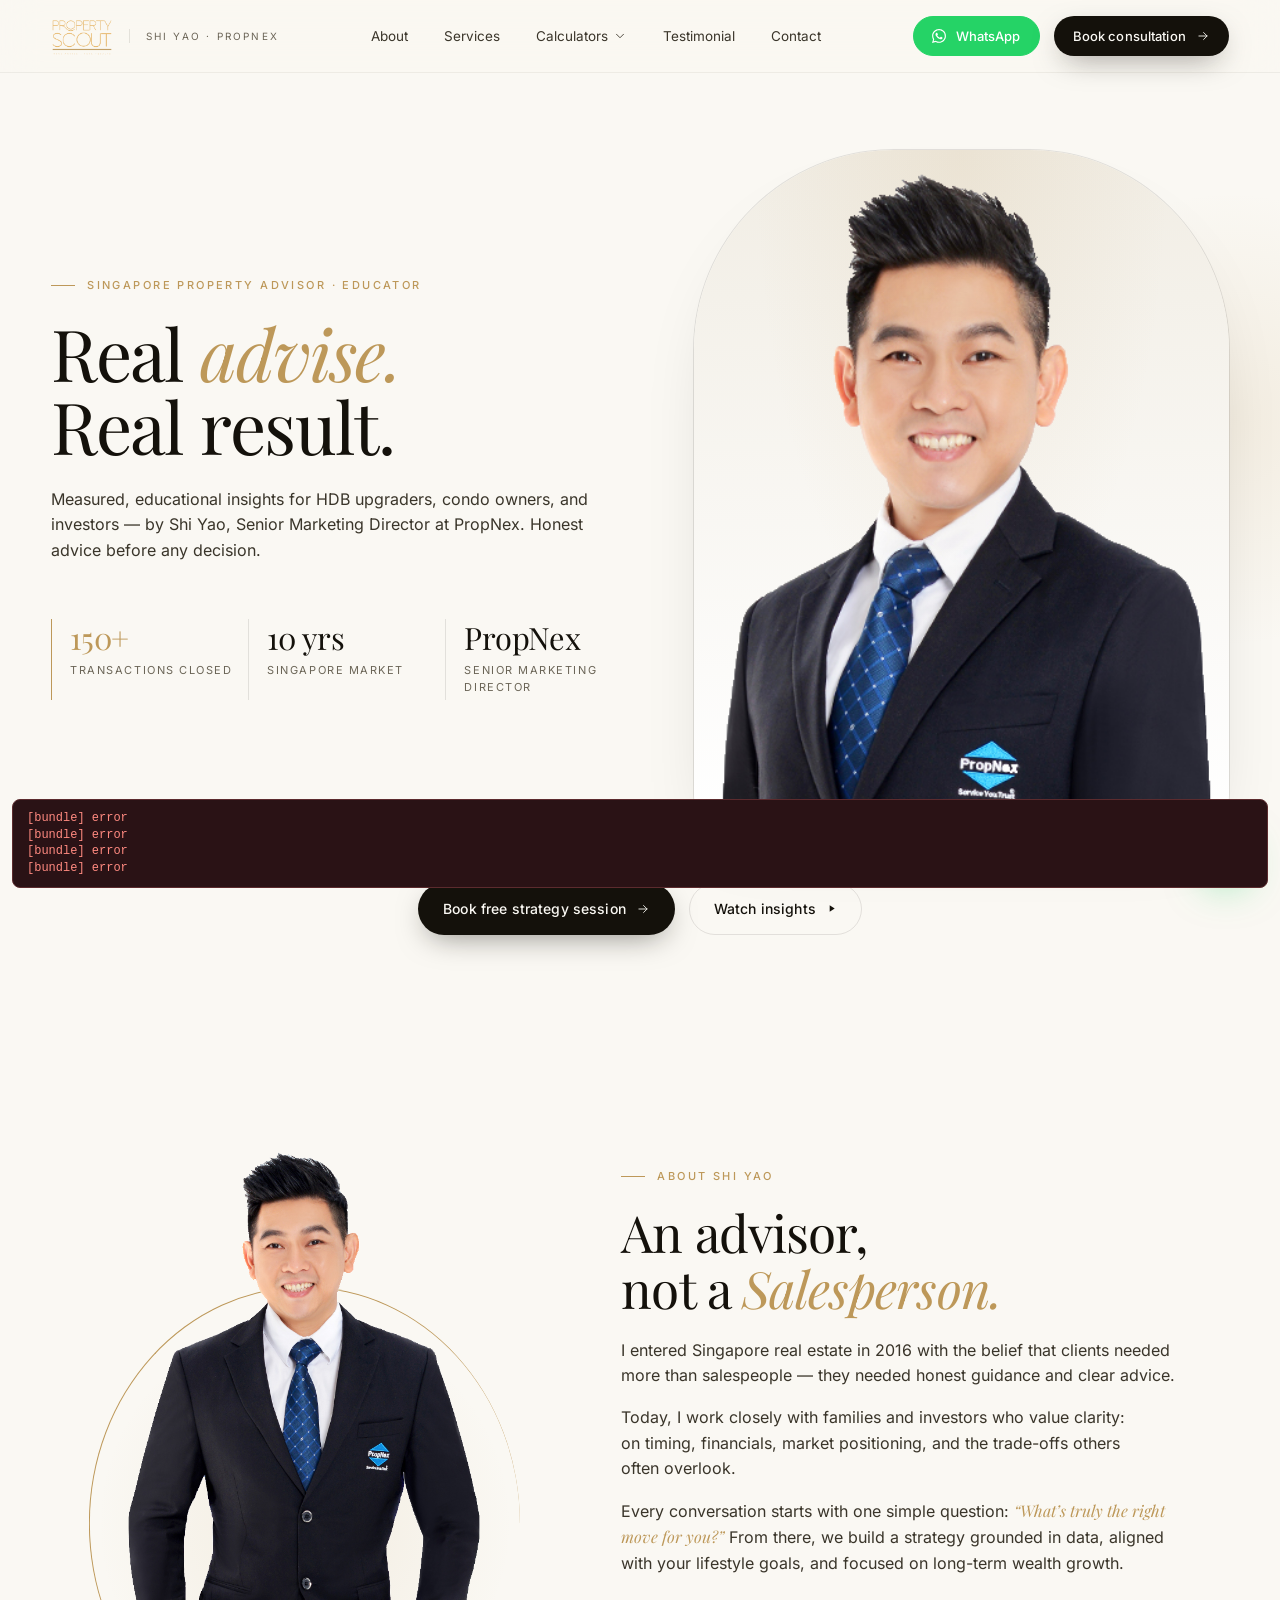
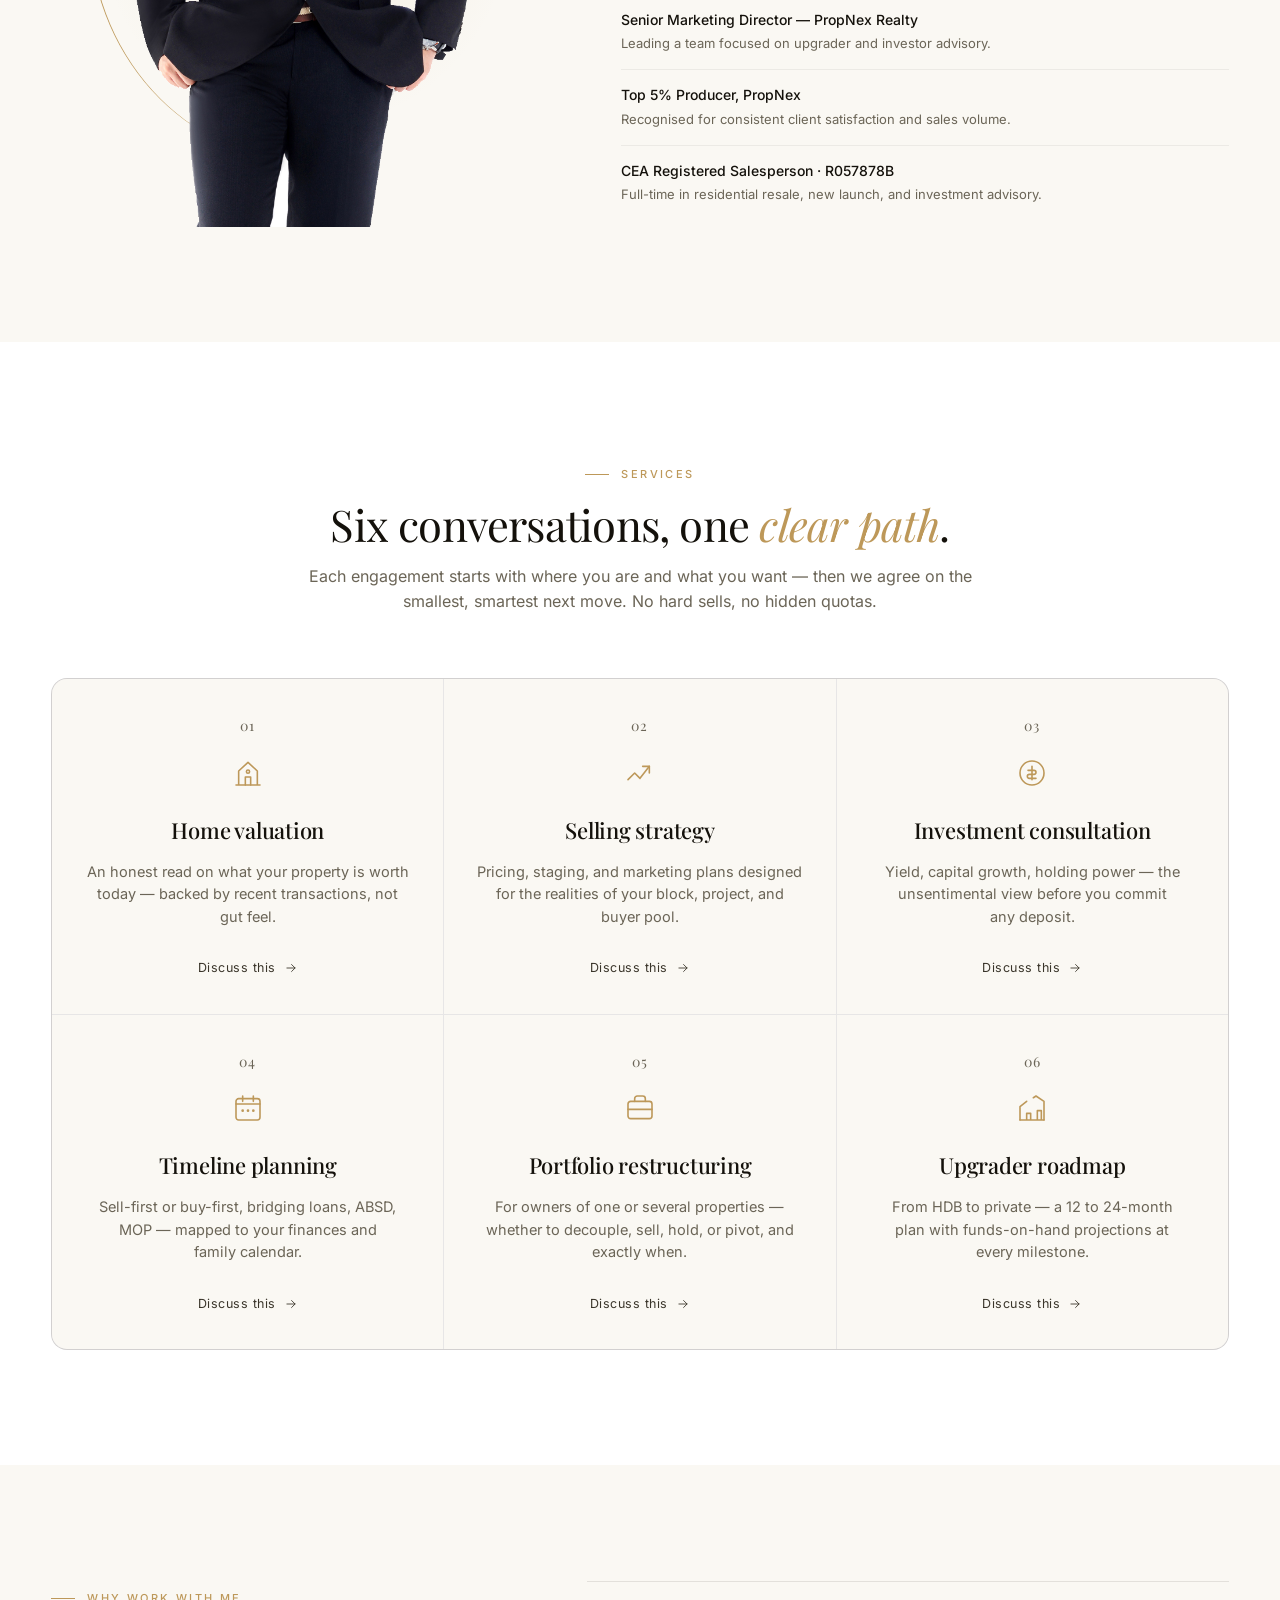
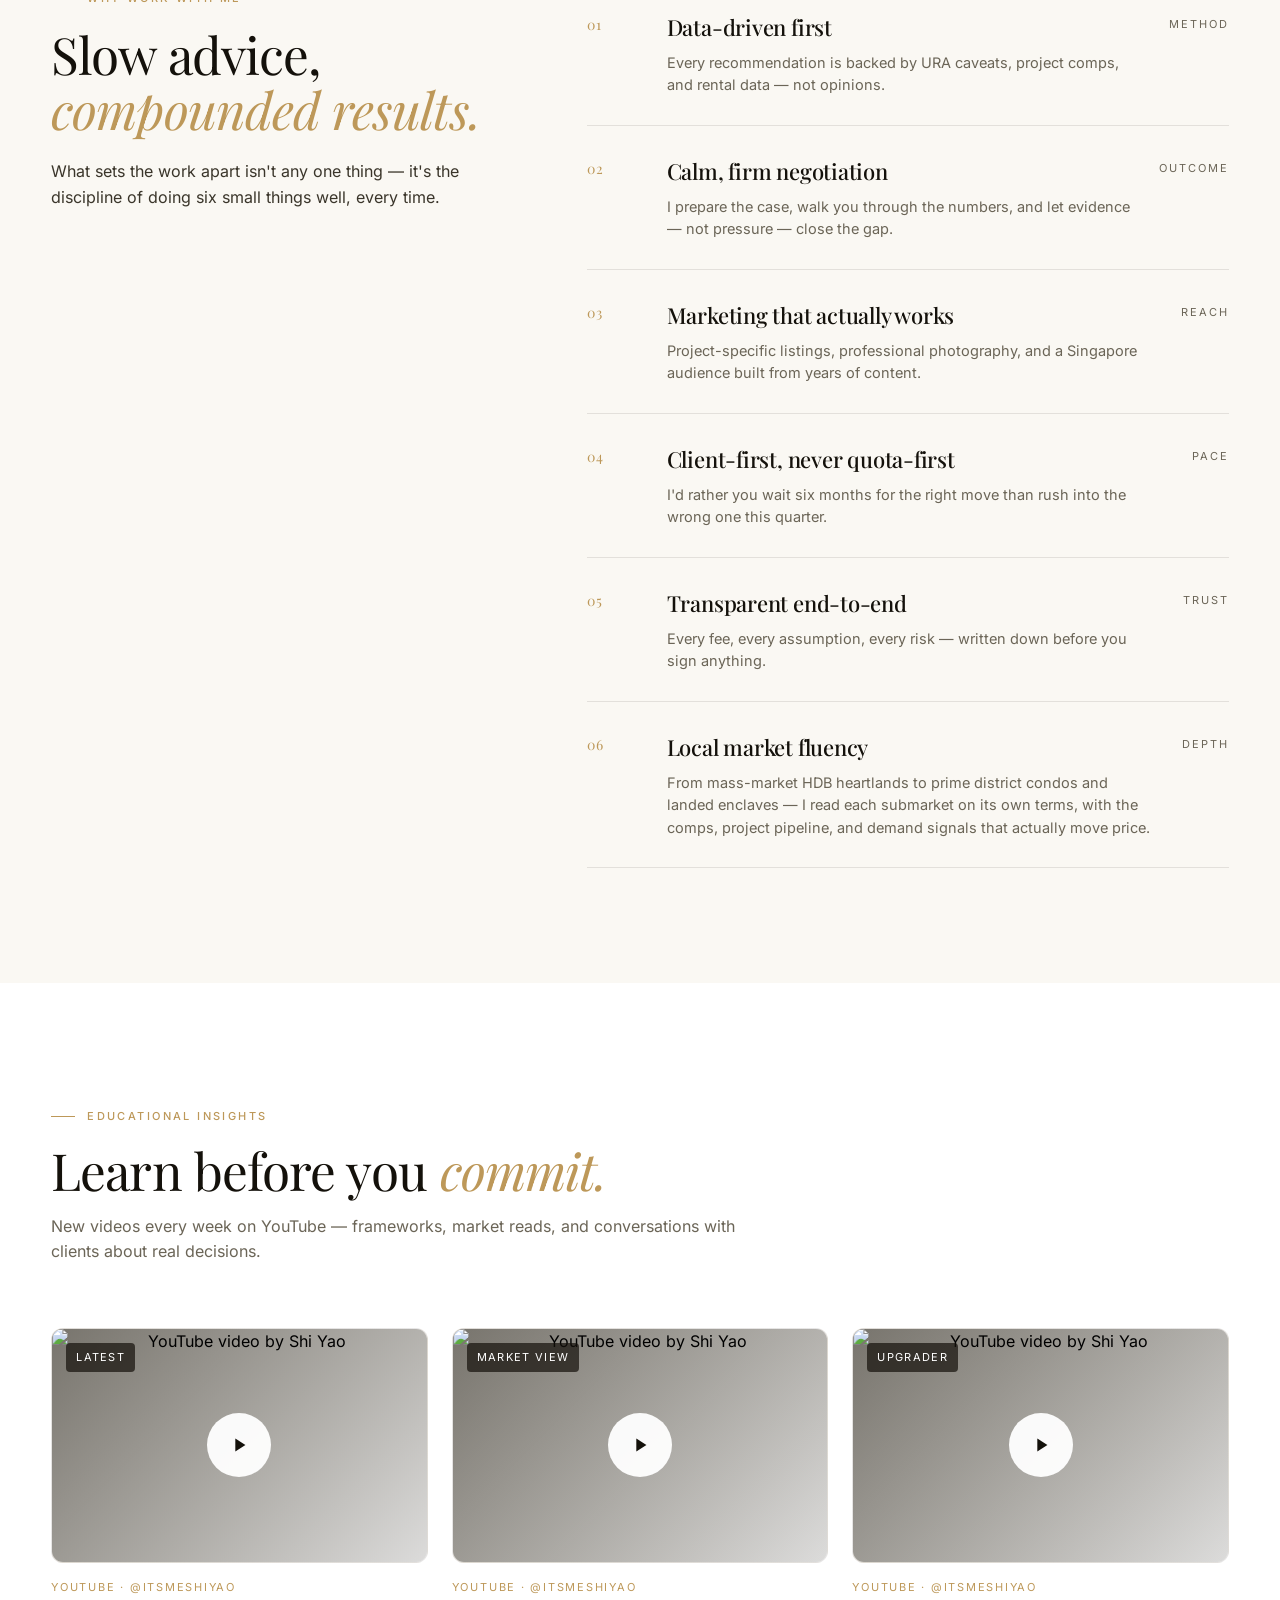
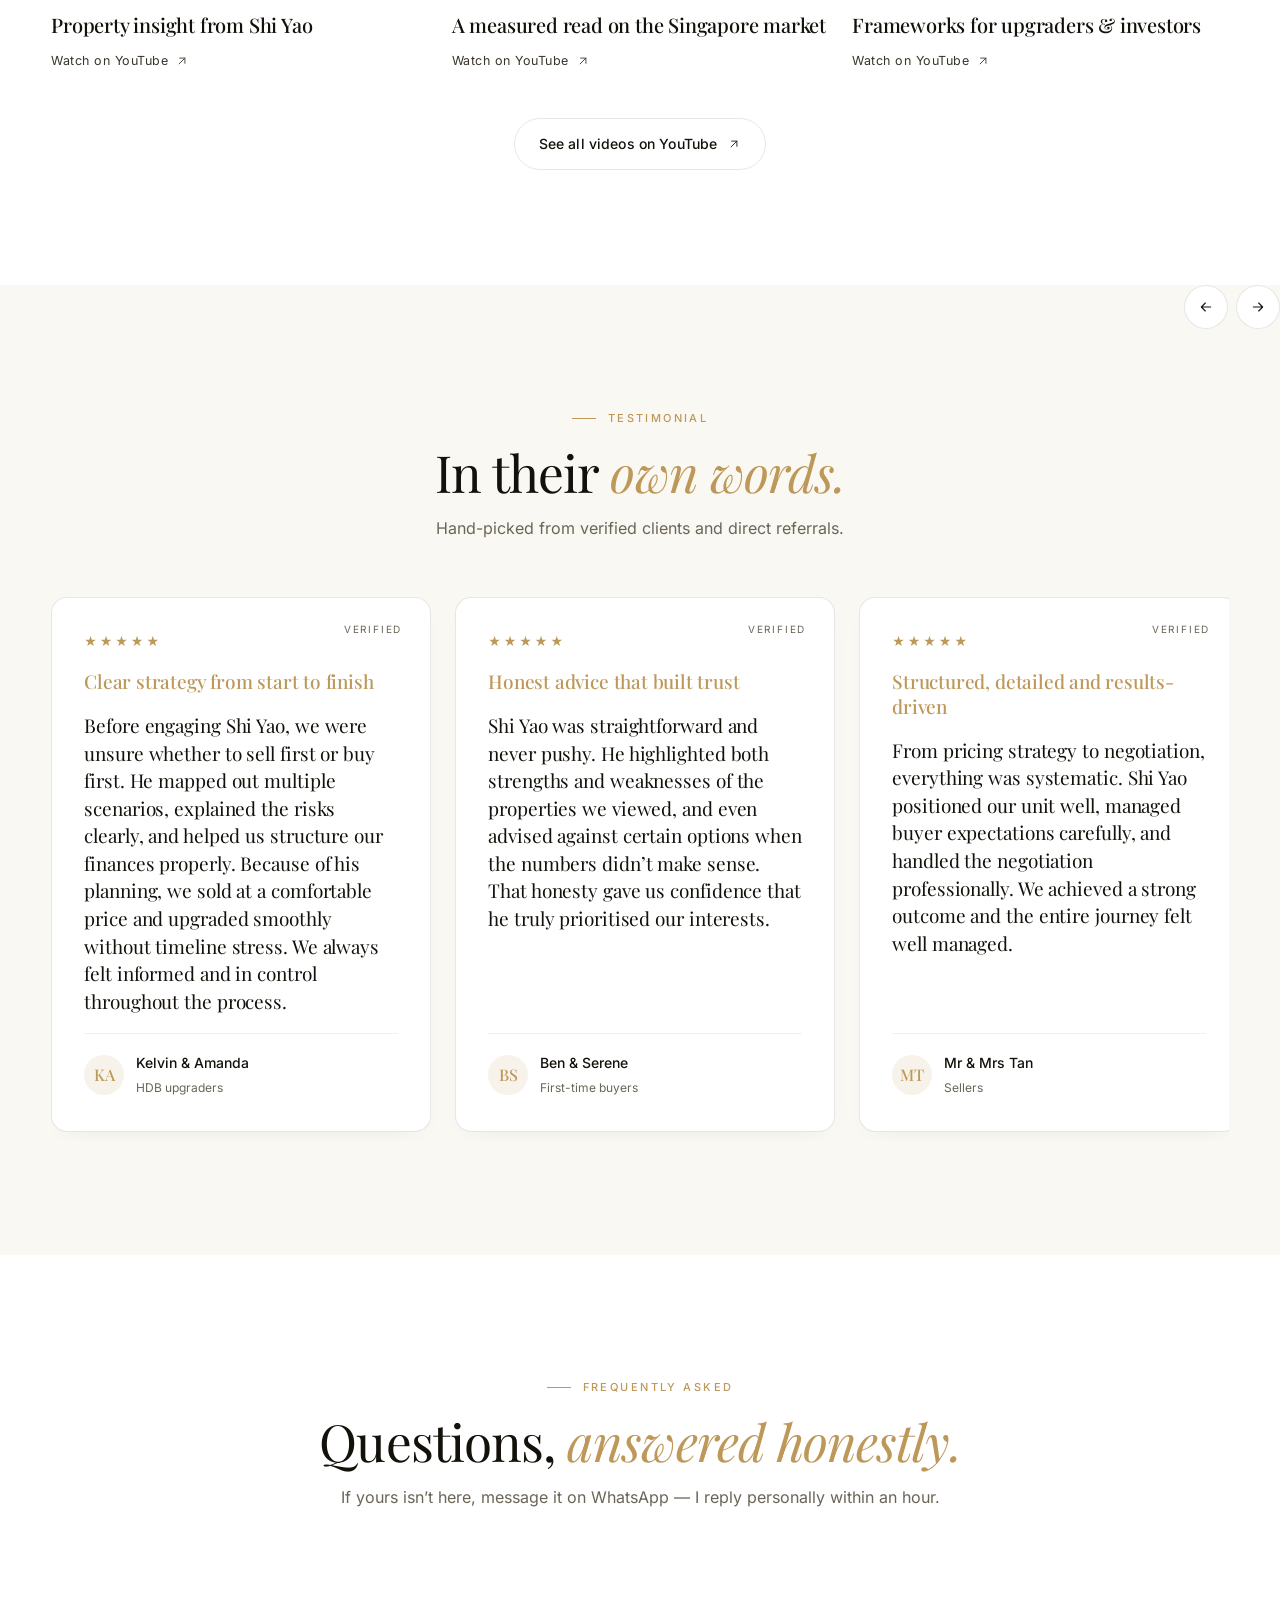
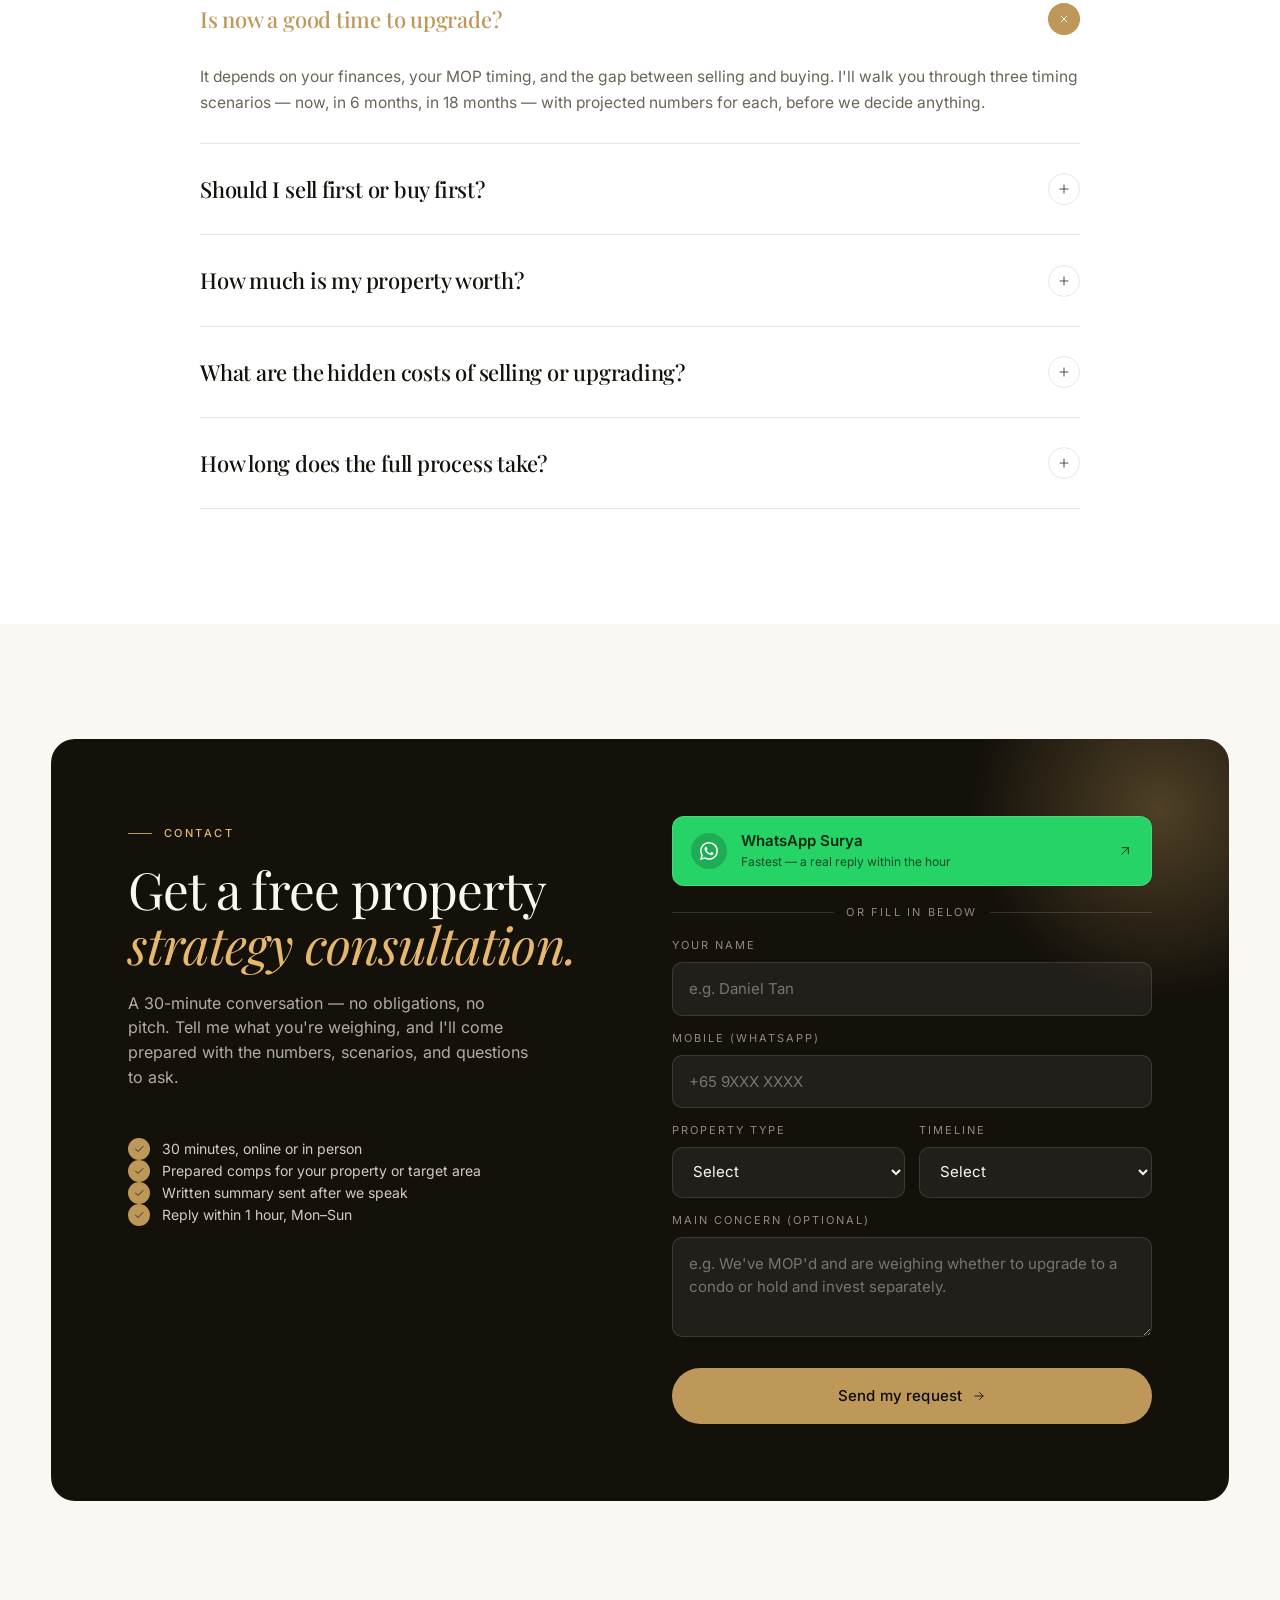
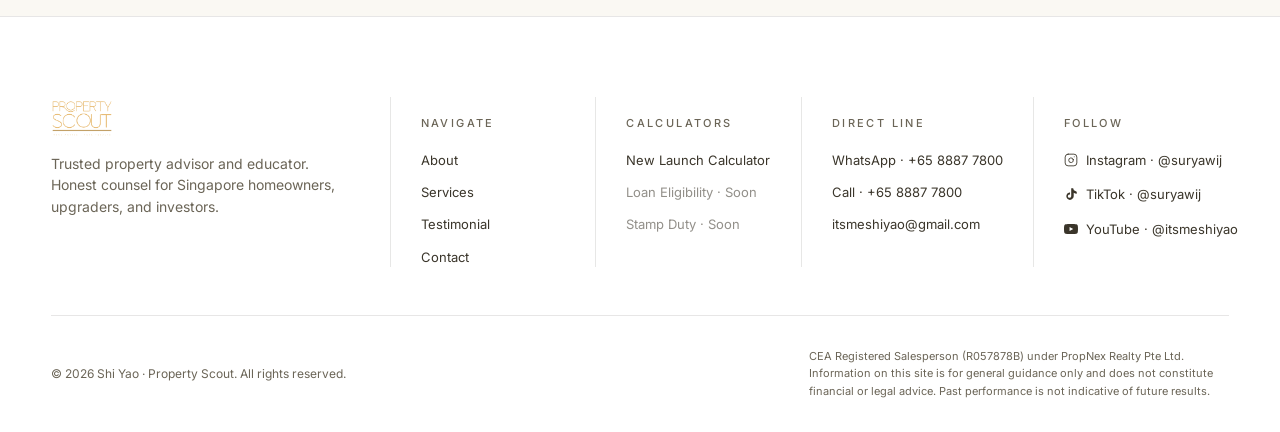
